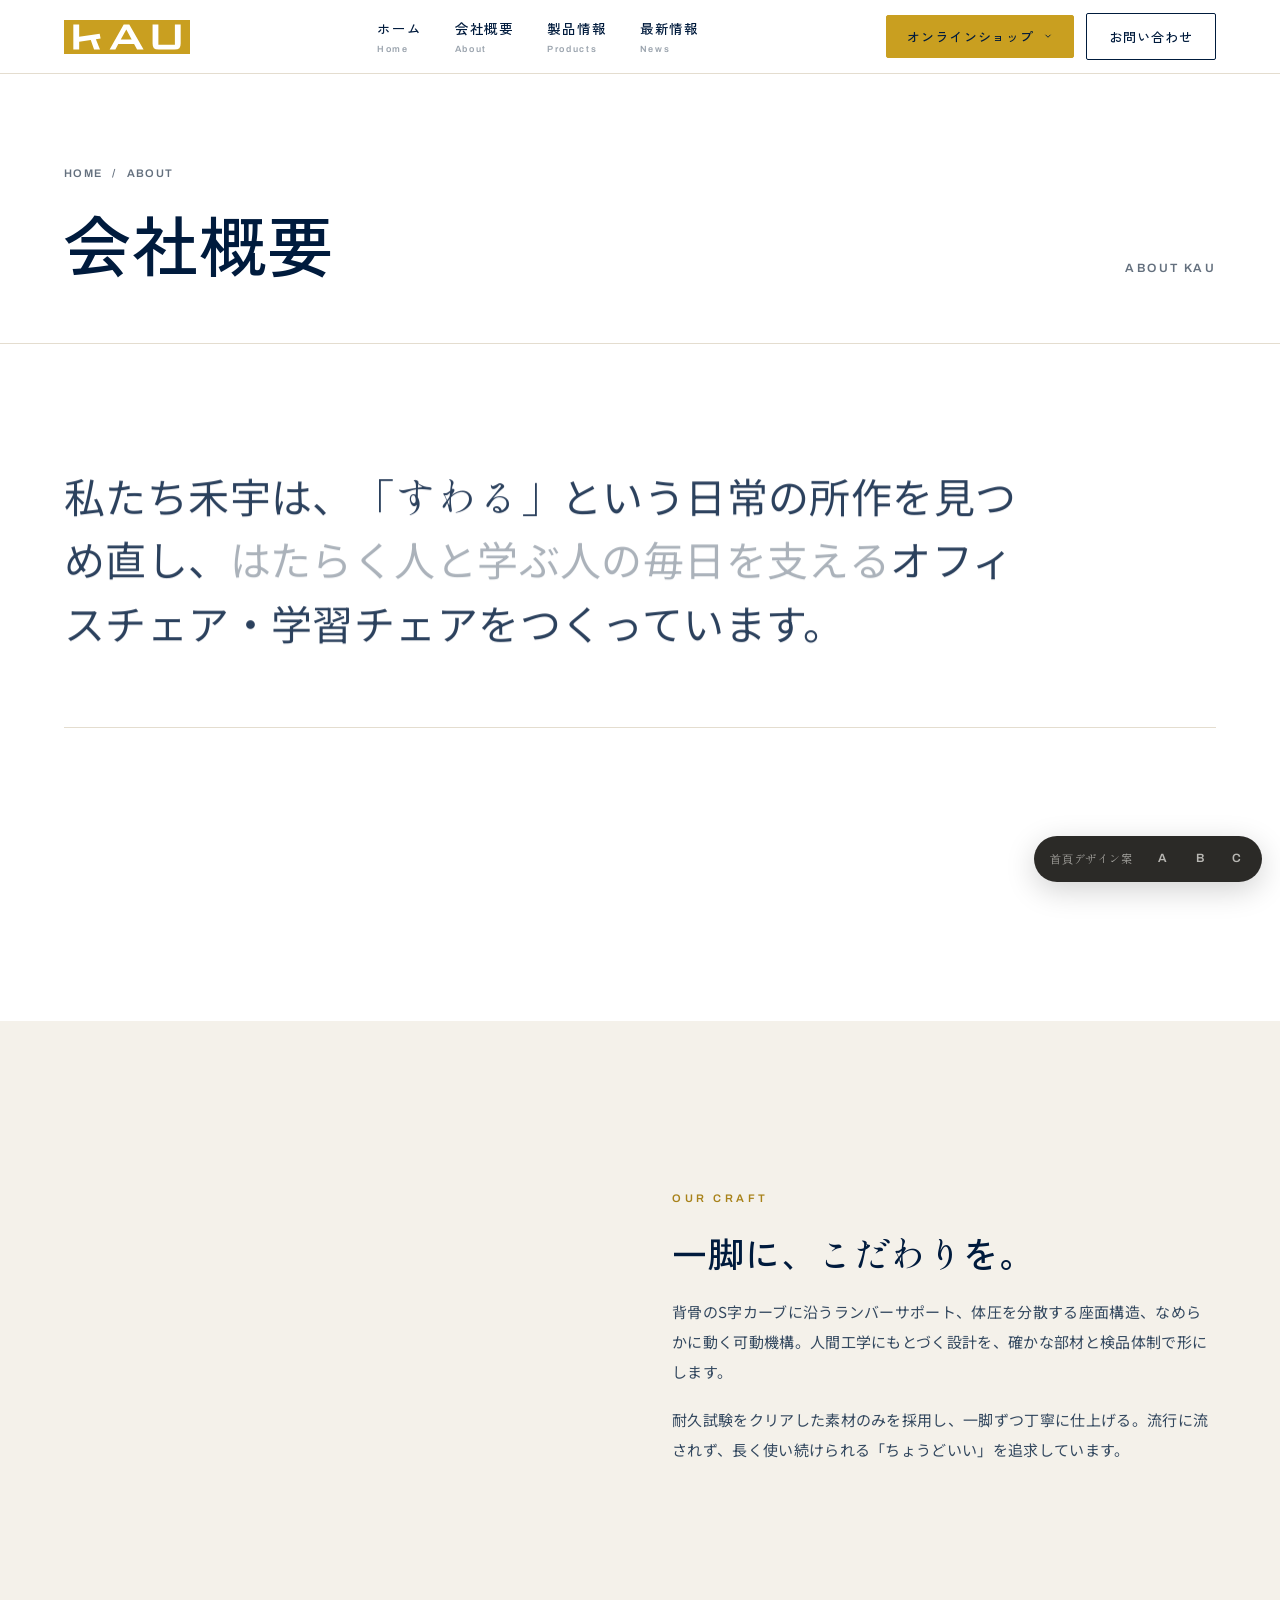
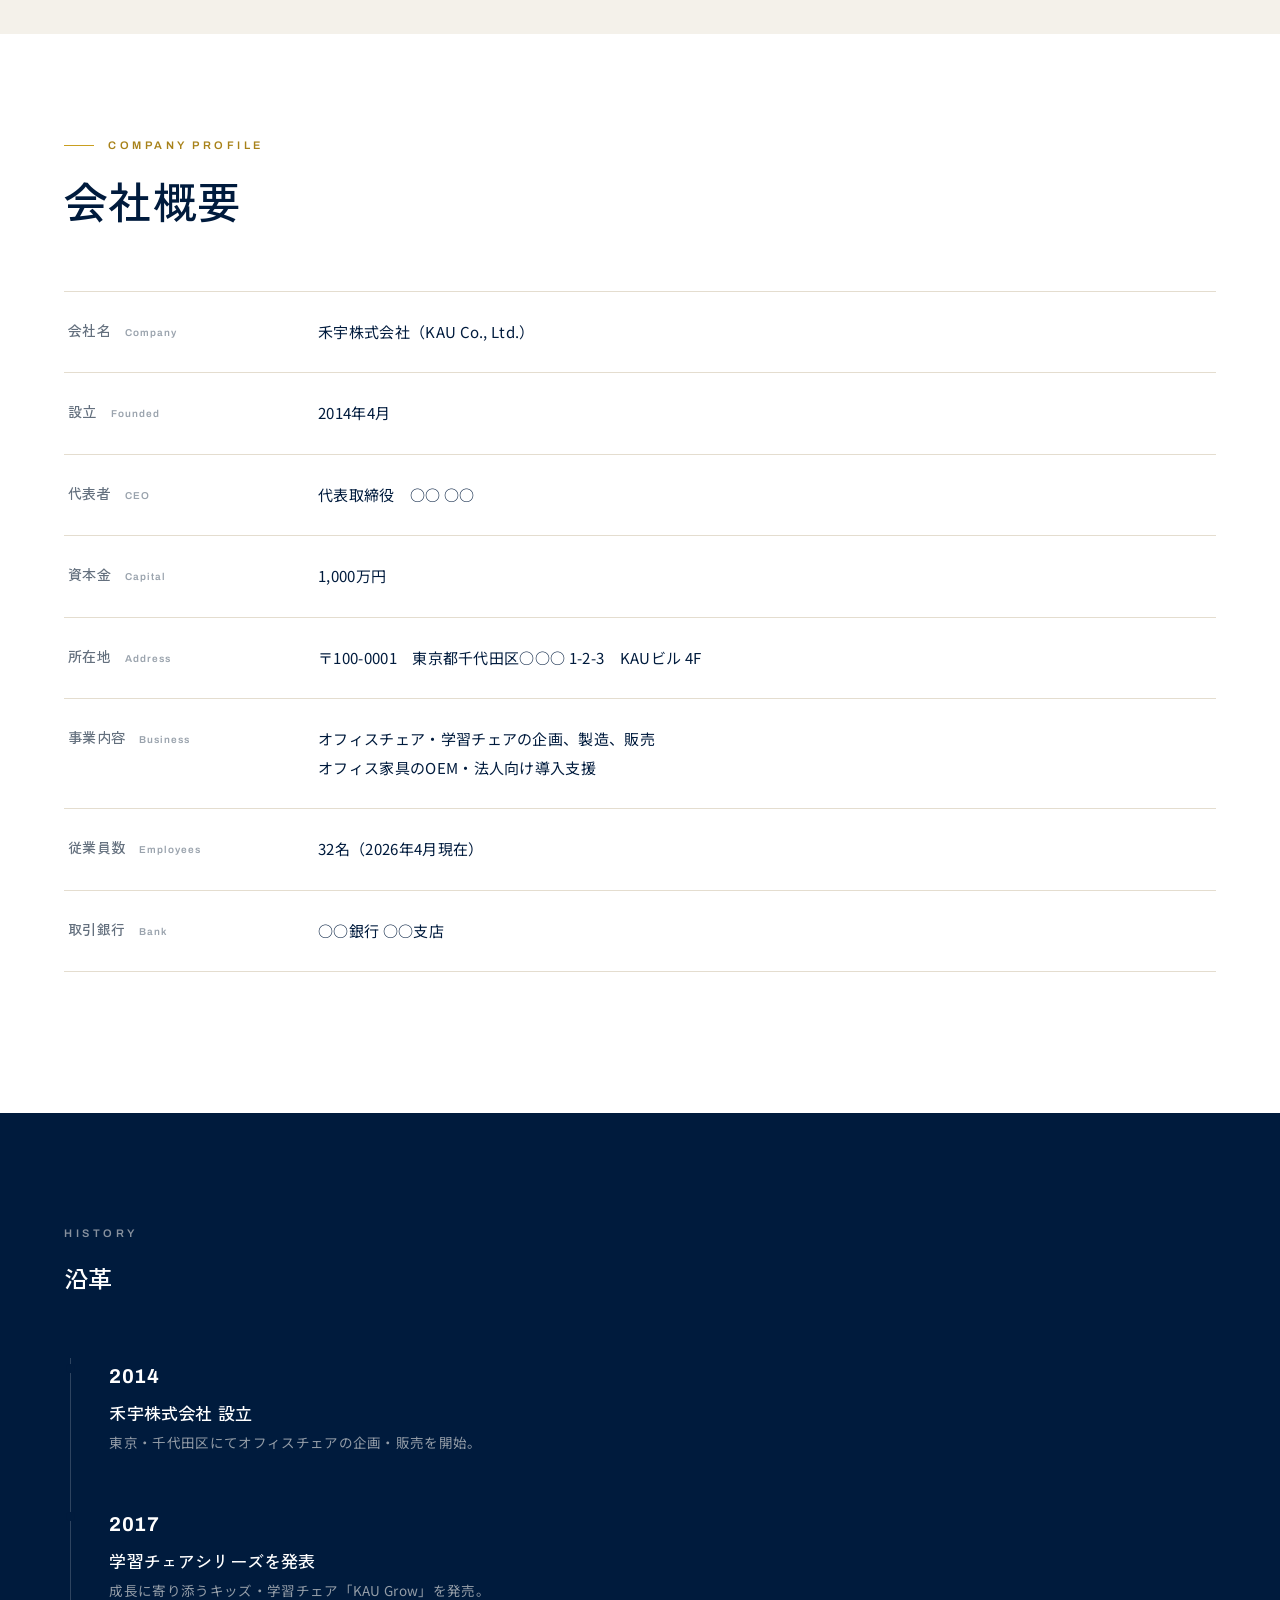
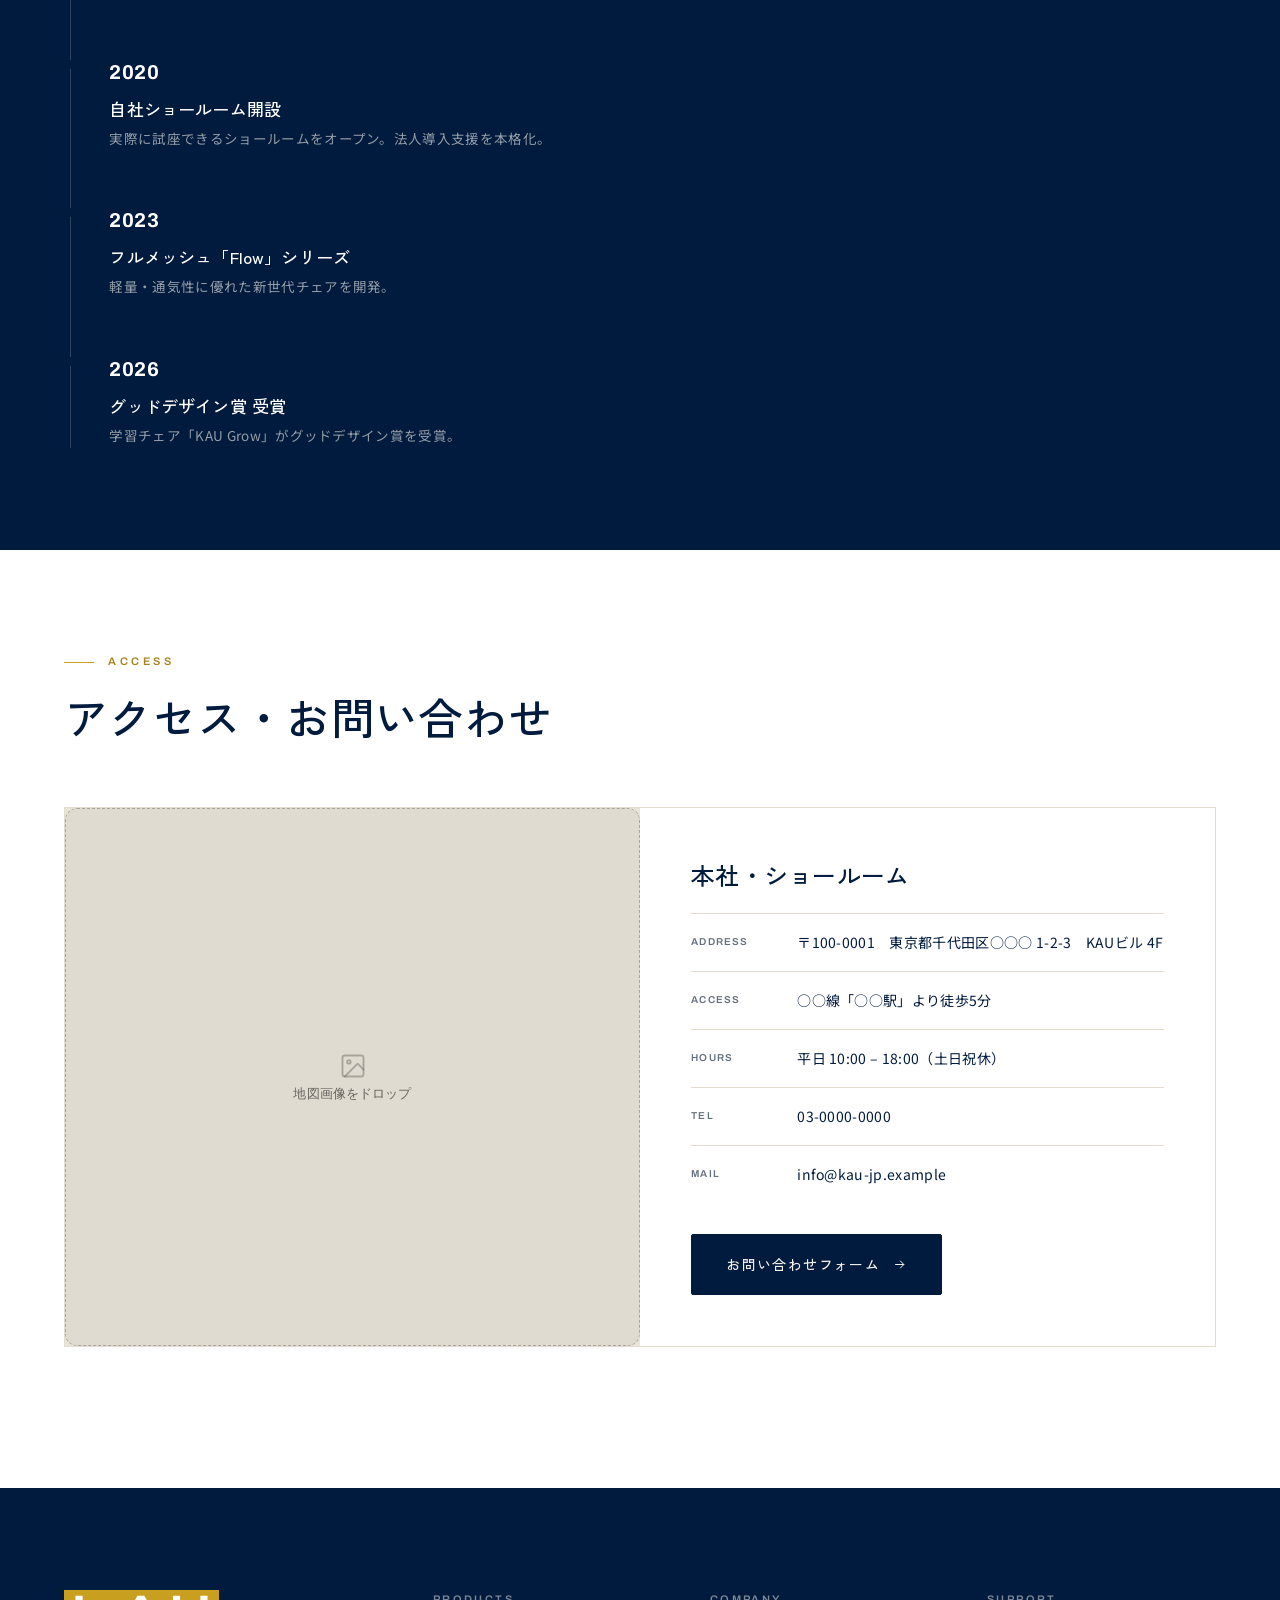
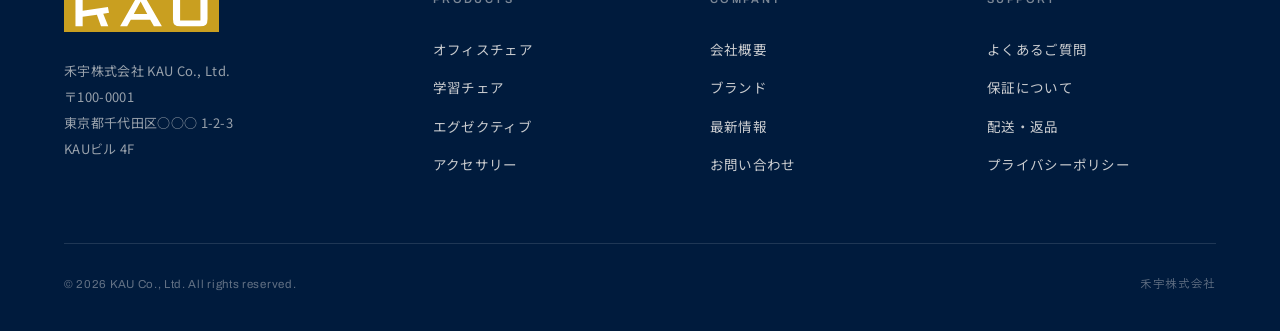
==== about.html @ 6c3bee52 "Publish KAU website" ====
<!DOCTYPE html>
<html>
<head>
  <meta charset="utf-8">
  <title>会社概要 — 禾宇株式会社 KAU Co., Ltd.</title>
  <style>
    * { margin: 0; padding: 0; box-sizing: border-box; }
    body { background: #001b3d; display: flex; align-items: center; justify-content: center; min-height: 100vh; font-family: -apple-system, BlinkMacSystemFont, sans-serif; }
    #__bundler_loading { position: fixed; bottom: 20px; right: 20px; font: 13px/1.4 -apple-system, BlinkMacSystemFont, sans-serif; color: #666; background: #fff; padding: 8px 14px; border-radius: 8px; box-shadow: 0 1px 4px rgba(0,0,0,0.12); z-index: 10000; }
    #__bundler_thumbnail { position: fixed; inset: 0; width: 100%; height: 100%; display: flex; align-items: center; justify-content: center; background: #001b3d; z-index: 9999; }
    #__bundler_thumbnail svg { width: 100%; height: 100%; object-fit: contain; }
    #__bundler_placeholder { color: #999; font-size: 14px; }
  </style>
  <noscript>
    <style>#__bundler_loading { display: none; }</style>
    <div style="position:fixed;bottom:12px;left:12px;font:13px/1.4 -apple-system,BlinkMacSystemFont,sans-serif;color:#999;background:rgba(255,255,255,0.9);padding:6px 12px;border-radius:6px;box-shadow:0 1px 4px rgba(0,0,0,0.08);z-index:10000;">
      This page requires JavaScript to display.
    </div>
  </noscript>
</head>
<body>
  <div id="__bundler_thumbnail">
  <svg viewBox="0 0 1200 800" xmlns="http://www.w3.org/2000/svg">
    <g transform="translate(380,290)">
      <rect fill="#c99f20" x="0" y="0" width="440" height="220"></rect>
      <g transform="translate(-93,-48) scale(0.53)" fill="#ffffff">
        <path d="M260.07,295.87V131.58h38.55v80.7L433.91,192.5,440,223.75l-31.13,4.63,27,67.49H397l-22-61.81-76.37,10.81v51Z"></path>
        <path d="M499.41,295.87l92.95-164.29h36.83l94.2,164.29h-42.9L660.75,260H556.61l-19.12,35.91Zm73.52-65.59h72l-35.44-66.84Z"></path>
        <path d="M821.05,131.58V264.94H930V131.58h38.08V257q0,22.55-8.4,30.7t-32.33,8.16H823.53q-23.78,0-32.25-8.16T782.81,257V131.58Z"></path>
      </g>
    </g>
  </svg>
</div>
  <div id="__bundler_loading">Unpacking...</div>

  <script>
    
document.addEventListener('DOMContentLoaded', async function() {
  const loading = document.getElementById('__bundler_loading');
  function setStatus(msg) { if (loading) loading.textContent = msg; }

  // Error sink persists across replaceWith since it's on window, not the DOM.
  window.addEventListener('error', function(e) {
    var p = document.body || document.documentElement;
    var d = document.getElementById('__bundler_err') || p.appendChild(document.createElement('div'));
    d.id = '__bundler_err';
    d.style.cssText = 'position:fixed;bottom:12px;left:12px;right:12px;font:12px/1.4 ui-monospace,monospace;background:#2a1215;color:#ff8a80;padding:10px 14px;border-radius:8px;border:1px solid #5c2b2e;z-index:99999;white-space:pre-wrap;max-height:40vh;overflow:auto';
    d.textContent = (d.textContent ? d.textContent + String.fromCharCode(10) : '') +
      '[bundle] ' + (e.message || e.type) +
      (e.filename ? ' (' + e.filename.slice(0, 60) + ':' + e.lineno + ')' : '');
  }, true);

  try {
    const manifestEl = document.querySelector('script[type="__bundler/manifest"]');
    const templateEl = document.querySelector('script[type="__bundler/template"]');
    if (!manifestEl || !templateEl) {
      setStatus('Error: missing bundle data');
      console.error('[bundler] Missing script tags — manifestEl:', !!manifestEl, 'templateEl:', !!templateEl);
      return;
    }

    const manifest = JSON.parse(manifestEl.textContent);
    let template = JSON.parse(templateEl.textContent);

    const uuids = Object.keys(manifest);
    setStatus('Unpacking ' + uuids.length + ' assets...');

    const blobUrls = {};
    await Promise.all(uuids.map(async (uuid) => {
      const entry = manifest[uuid];
      try {
        const binaryStr = atob(entry.data);
        const bytes = new Uint8Array(binaryStr.length);
        for (let i = 0; i < binaryStr.length; i++) bytes[i] = binaryStr.charCodeAt(i);

        let finalBytes = bytes;
        if (entry.compressed) {
          if (typeof DecompressionStream !== 'undefined') {
            const ds = new DecompressionStream('gzip');
            const writer = ds.writable.getWriter();
            const reader = ds.readable.getReader();
            writer.write(bytes);
            writer.close();
            const chunks = [];
            let totalLen = 0;
            while (true) {
              const { done, value } = await reader.read();
              if (done) break;
              chunks.push(value);
              totalLen += value.length;
            }
            finalBytes = new Uint8Array(totalLen);
            let offset = 0;
            for (const chunk of chunks) { finalBytes.set(chunk, offset); offset += chunk.length; }
          } else {
            console.warn('DecompressionStream not available, asset ' + uuid + ' may not render');
          }
        }

        blobUrls[uuid] = URL.createObjectURL(new Blob([finalBytes], { type: entry.mime }));
      } catch (err) {
        console.error('Failed to decode asset ' + uuid + ':', err);
        blobUrls[uuid] = URL.createObjectURL(new Blob([], { type: entry.mime }));
      }
    }));

    const extResEl = document.querySelector('script[type="__bundler/ext_resources"]');
    const extResources = extResEl ? JSON.parse(extResEl.textContent) : [];
    const resourceMap = {};
    for (const entry of extResources) {
      if (blobUrls[entry.uuid]) resourceMap[entry.id] = blobUrls[entry.uuid];
    }

    setStatus('Rendering...');
    for (const uuid of uuids) template = template.split(uuid).join(blobUrls[uuid]);

    // Strip integrity + crossorigin — blob URLs from a file:// document inherit
    // a null origin, so crossorigin forces a CORS fetch that SRI then rejects.
    // The manifest bytes are ours; SRI protects against CDN compromise, not this.
    template = template.replace(/\s+integrity="[^"]*"/gi, '').replace(/\s+crossorigin="[^"]*"/gi, '');

    const resourceScript = '<script>window.__resources = ' +
      JSON.stringify(resourceMap).split('</' + 'script>').join('<\\/' + 'script>') +
      ';</' + 'script>';
    // Inject after <head> so the DOCTYPE stays first; prepending the script
    // would push the parser into quirks mode. DOMParser always emits a <head>
    // (synthesizing one if the source HTML omitted it) but may carry
    // attributes through, so match the full opening tag. slice() rather than
    // replace() keeps us clear of $-pattern substitution in resourceScript.
    const headOpen = template.match(/<head[^>]*>/i);
    if (headOpen) {
      const i = headOpen.index + headOpen[0].length;
      template = template.slice(0, i) + resourceScript + template.slice(i);
    }

    // Parse the template and swap the root element. Scripts inserted via
    // DOMParser/replaceWith are inert per spec — re-create each with
    // createElement so they execute, awaiting onload for src scripts to
    // preserve ordering (React before ReactDOM before Babel before text/babel).
    const doc = new DOMParser().parseFromString(template, 'text/html');
    document.documentElement.replaceWith(doc.documentElement);
    const dead = Array.from(document.scripts);
    for (const old of dead) {
      const s = document.createElement('script');
      for (const a of old.attributes) s.setAttribute(a.name, a.value);
      s.textContent = old.textContent;
      // text/babel scripts with a src: fetch and inline. transformScriptTags
      // does XHR against the src, but blob:null/ from a file:// origin is
      // silently dropped. Inlining makes it a plain inline babel script,
      // which transformScriptTags handles unconditionally.
      if ((s.type === 'text/babel' || s.type === 'text/jsx') && s.src) {
        const r = await fetch(s.src);
        s.textContent = await r.text();
        s.removeAttribute('src');
      }
      const p = s.src ? new Promise(function(r) { s.onload = s.onerror = r; }) : null;
      old.replaceWith(s);
      if (p) await p;
    }
    // Babel standalone auto-transforms type=text/babel on DOMContentLoaded,
    // which fired before we swapped the document. Trigger manually if present.
    if (window.Babel && typeof window.Babel.transformScriptTags === 'function') {
      window.Babel.transformScriptTags();
    }
  } catch (err) {
    setStatus('Error unpacking: ' + err.message);
    console.error('Bundle unpack error:', err);
  }
});

  </script>

  <script type="__bundler/manifest">
{"4e596105-44ea-4aa6-acfd-9099c6e647ca":{"mime":"image/svg+xml","compressed":true,"data":"H4sIAAAAAAAACo2Su24bMRBFf4VgWvIuZ4ZDDgOtilQqnC5Q4S6wJa2AdfzQYtf5+2Aj23ATIFPO4+LgYDaX+eReH8Zfl94P0/T0teuWZcEieHw5dZxS6i7zybv5fFi+Pb72nppBs6NEYHMmhGSOOcOa325eDneTO57Hsfdf7lo7cvLu48i7372/Hnq3nO+noffXAO+Gw/k0TL3/SOrWqO3m6ec0vAce/5Z3973/ziUh1cBNYXVPQlAbxKA6W0K9ySJoFKgxNOScArOg6hiFQBIyigSuoVTktpNWx8gcC8Eo1gKpgRKMZqXblWWl+DdLbg2Z3ljGxmgaqWRwG6TAZGwZHN46MTPaTSkJVQOXtFMtKDRGaiAOomh0+1AFyrEotA2VxyiKnGMpsPwfQMaEpOFqZc8lo+Vdk/TJU7I9a31evUA1GnKQhDpFYYgEA5WdsUDlOa7mLKR1xOsqlR/VGEaB9d39J6r1YbZ/ADNTE0FYAgAA"},"483f9539-6534-47b3-be42-9154159c8027":{"mime":"image/svg+xml","compressed":true,"data":"H4sIAAAAAAAACo2Su24bMRBFf4VgWvIuZ4ZDDgOtilQqnC5Q4S6wJa2AdfzQYtf5+2Aj23ATIFPO4+LgYDaX+eReH8Zfl94P0/T0teuWZcEieHw5dZxS6i7zybv5fFi+Pb72nppBs6NEYHMmhGSOOcOa325eDneTO57Hsfdf7lo7cvLu48i7372/Hnq3nO+noffXAO+Gw/k0TL3/SOrWqO3m6ec0vAce/5Z3973/ziUh1cBNYXVPQlAbxKA6W0K9ySJoFKgxNOScArOg6hiFQBIyigSuoVTktpNWx8gcC8Eo1gKpgRKMZqXblWWl+DdLbg2Z3ljGxmgaqWRwG6TAZGwZHN46MTPaTSkJVQOXtFMtKDRGaiAOomh0+1AFyrEotA2VxyiKnGMpsPwfQMaEpOFqZc8lo+Vdk/TJU7I9a31evUA1GnKQhDpFYYgEA5WdsUDlOa7mLKR1xOsqlR/VGEaB9d39J6r1YbZ/ADNTE0FYAgAA"},"bb3a9ac6-2ba1-41f8-ba34-3f287bb2ab86":{"mime":"application/javascript","compressed":true,"data":"H4sIAAAAAAAACs0a23LbxvXdX3GcNAEggiCoeJwYNKxxnbhNm1SZKEnHTdzOEjggd7TcRXYXlGlRM33qB3T6hfmSztkFQJCUZKd5qR8ocrHnfj/w5ATy3/DvAQD8+fn3wCRfMcuVBJQLLpHOP9d8jQZWyp2vOQP9/CWsmGyYAHuFKA2EdolQa1xzvIJKI75FAy8uLgjeaiYNJ+DJDr3lKxRcoolh3lj404U70QZGDrtuZJQQ8F+VvjTAS5SWF0yIDXAJDKTSKyZgrtWVQQ0Tuld+o9GY5AGBfYtrZMIA0whfnZ9/8+Vf/pABrlFv4IrZYokloMAVSgtLXqKBqyVK4JZgBTKSlyQicWqlLTBZgsZasI0Bbg2gJKkK7OCgUCs0BD1nxSXx+Ms//[base64]/Lp3AGU8hgCmP4mtllUqur8DSG8TQ9qQnRLWheNHNeDPHsAU/HdQyfOFBv0AVK1LwAVbOC2w2MfBgLZvEVhCNQNSFnAkzBBEY+D3hQlSwapsud3C1FigNnCvjlX/8GNqe4MlygtGIDYWOwBKugoLAS4KAM2mgoiiMSoohBOd/2vlI2OldJ2ejt9tPHaQwlCrahE/q73aaxU0GuEvqz3Q7UOutxVOd5qJJKq9X5w1w2Qpy1v7JpFIN1T63aPbOKngzgX+Ue4JUjaOmnVf5HddHhvtjDfeFxX3jcFwPcF3u4jWXa5jXqipKeLDCR6ipsL/S6cWEVtmoBcs3WDhTiD9vvYRS1xpi191ywHSMfO6Jjp8LZDqV9mkbXLjhDR6/3de9zHcI6d4614jK0k7LRMQmKOWk+rKMOH4rE2I3ApPOxHMLqfBTa83F1Hp1gNORxk1evRqF9Na5eRScYg8mri1FoL8bVRXSCRyids5JIhHRzFgY77w2D0Sax6iV/g2V4Go2C+k0EQZQFQQQjCM3DPJ+ehYHz6zAYmf7uo2gURP7iQCX10+mhSm56bgzCtTdFIZDph7nPRdH1LZzmQTDbHV9xIV4smVygO7/xWHyy8X/DnpL/HLLwAPpALlQj7bipQTarOWozjCf37PvaRZTzj0FUWaYXaPOaaYMvhWI2RJEs0D63VvN5YzEMSmbZ2OEIoqG/NlXF3+S3X/cPg2i7DYLZXgg/SdP4fl93N7HIQ8/bR9OHeZ5GZ9MsfWcs7CLhnjgYuG14R0REB+48SKwDH7T4xr5Q0qK0HbMnGPWOVGIRjbwiDhxp34+c/xyg89juRnWHL8AwGRu0L8hqJkQxsLjgxkJOBJfM9HYjpR0c7VsezuBHFK8ho2s/N6g3FyiwsEo/FyIMftzdfd0FznOt2SaptbKKCnxSKf0FK5YJNXghsREPamZ0DcWeCoKUAuIWwRrZi3Xsz//H0rVRWHRM76TzITzu/0HNFjhoqGGNXAyet90TnealKhpqcJNCI7P4hW93w6Dka88p3UrMXogyzdl4ycsSZRAH1AMNr7rEVBjzHb6xeVArz0NWkSfOuDRos3T2dsxliW+yJ0+ePJlRM7zQqpFl9mGaTueflLNacWlRj3GN0ppMKomztgBk06AnxqVE/cfvvv4qD56WfA2OeP5BT5TNjRKNxZnAishaVWfpbIl8sbTZNE0/ml3x0i791wEbNHMwPV5oVnJSx5O0xEXcMgfpR/GHKTv99NGnQIDRB8+eTkq+fub46hXafWlVmrC6Rlm+WHJRhsS8U1nvljRf/IBcdPnINzF0L75uW4yY2ok0LhudPT5NY1crMlcpYsr02bDnHJii5IYmkjwgJVJM7IJiMoGKcTE2rMIMJE0+fq7xYw15TaHWqKknc6MbW9Csd3efe0yW2m9HeJ+p1pY+Su9jlrrl6aM0jfa7XrNUV6Su75Yow6XGqovhW1DNhSou98m07vWF8648YEK0ZeZY7alT+9Sp/dG71N4OSUIVbmhIiLOcPgZq93p39Ausrf9GPbLg8tJApTSYlVJ2eRjGQ/m5+bIFC9kgfTl67KCi0uGwlNI8Qmew3TqApFgy/dyGaZTnefBh0BU934b3MCxpi32eB/+YCyYvA8LADtOiupJCsTKI7sAz+Xu4tLY2Z9l2xbiwKttaFFk04YlFY701b4NtTyY/JUu7EuFPZ9sPt7+LJgOoXiKXXM6rMEgCEmo87Ty+j05Wls76X3FjaYgJg0Lw4jIYZF0cKJbl2IqfFEIZNNbVhIOzMGBdeicls/32gVfhntn6zuMdlhtUf3crz3v/qpldSrbCxNSC2zCYBFFSq/q4ccGE1i4o7edYsUbYcIi1Hdev4Ta/[base64]/VM+xSnaD5QNyj4Wc4O7TpOO7HjB5XP0x3RAG6vAg+Me6dv8pCEtoPud2s2h9kn6Q0y6pXWboDo8TqrrjZ/LPT4SMSNxuIvt2m0chT6Ob2aHfdLxTcZ3t204t9W9vXOm6vcPKffH8v1j5ZoByNZm5Q8osHJjeE0m0rnIomrj87Mkxr3LuGWV//ft2U1wm036DvyTKZ+BEJPPkHd5JuJceVSerGLHd+0u2m7LBmXaIczxstDbxVatXFq28bKlZiDEqKDW0u3XM3RYyREt5RuPxNqdX+XPG/R8Y742Hnw+1CJZmexm5/4qr6lGbKYVmnkS0bzm3xwLN8NN38aue53zVufo0pdpP5EovLcKDE9TJvWxDfGbtGNwYXQHk3/yodOoXn6Yw/9RQFyoVdzvhotFeUuM3d8x/56xg0ZUA/rv+emmQuFy8EdcffYnFQTxLXVed5nlKV1IlvuOl3BIWSlssGXTS1PZrr7/0u/JLXQwbkD/SqACAHnVhVw1NYL0/S5LPHHvFcWatW8AzSYe6rGiE25411UO2Vp7T2pP7A43kG6+Vomg6Y7g2T96YhGp4D6m692/[base64]/0wdK/CbIKrKqjB++lsnusFPPe9H1Xct2W3kc+2aVpGvu6Oj1NR/xkOk37ZHYoDl/[base64]/dn8f+OI36ZmyOwo6ZLMdzzQo02d47z1KrunNyv+5yrlPTb0F1U2wcHoPWDY9rJloS4PcibeXgVdg7l0ZWbi66EkTlg8tFEN03/n5+/nWr668UK7EMYiotDr0va67QOBW3KqL/CZDDtW+vMv+HTHQT0b3/Al3028RrIAAA"},"c30f54f9-6b47-453d-a2b0-5a3663d443e6":{"mime":"text/javascript","compressed":true,"data":"H4sIAAAAAAAACs197ZLbRpLgfz1FujdsghIJsltunU2KnrVl2eNd2dJJ8ngmfDq7CBRJqEEUXFVokpZ6Y37tA2xMxDzK/t95k3mSi8ysAgog2JLn4uLWs2s3gaqsqqys/K7EZAL/nJqxSDdSyyKR42xdKC1hPAa1lbm0VoKxQlupwSRitVJ5CpEWO5C53MrCmslG7iflHpYHSKXJ1sXwzuQufPH462++g+9ffP71Y7g7uTO5e/cO3IWH2Vas5djkyn4Gf//zX6AyUo9XWZ6LZS6B3kKZi0RuVJ5KHd8B6velViXYTWYgK6wCAalMrkawVclVVY5AaSix5w4XcS01HFQFO1FYsBtJY4BVCMdUZZkfQBQ8VAx/[base64]/[base64]/z3j/8RTClTzE8Pzx//z+m+ePv4SV0jSDlI6BAlPpa5wYU4jf+s4/eBAOjE9V8AKQygopU4MnKDM2KxILWRpzbyZ6989Ay8QO4C0MtKqKVKb0d5LpJJf0Z5nl+QAAolSuRJXbpuGwZzJ1T1GWeSYNXE4/hKXSqdRjLdKsMnOcpYBCFWPzS4V0hVPvAYU7NzB44mSeZ6WRxEiMtCB/qUQOuyy1G6K8jczWG0vYE2B1JXug8bwcBngm7s0jpQup/bOsgHJPoOp1xq5hjYHzC7f0rTBX9QifFwd49OIFMoJyXAq7gWuRVzKGp9dS6yyVBn4m1P/sOSKT5Erpnvlu5F6sVWFGsMzVEo+YXmZWC32AUuUHfOUWs8ps000tkXTHq8zOIFHIIt8S3xNZAW/pcB+tZkDtenfzh8xuHJiI6JK7DCFV1TKX44bntTlHH5UWVmqkRy1XGs/SVqVyRh13G1XLBFMS4y2F4bOIGO6BFlktCpNXCZ5kxbxmBKoUv1QSsgJ/DkfEtfEYaVkqk9lMFaM+yqD9H/vGJhG5ZM6d4DFsuHWuinXN1Gi6PdAyPoKOU8Ue+RPEDgrYA/7LZonbPD+xcPPqZ0iFq8wuHIy3zfY1m4fn63L6od++QKYCPN6W9jAmGQKJKBFm3J1vlxhIAnsp56EanTRtnxIgkUNWZDYT+WQl8nwpkiu3hd8/fxLD5yxGiZEpT/[base64]/6JiWthhT5rT+z8IpgY/agnxrzzvUBfZVYerfl+uGb60bMuPOmLM8fbIiTr6QjOp0zeI5Ij+GsEU/x7eDwbVD7h8XdfNsronSgawuIzeHMHWHTDi5efv3z801ffPHkMCxicULUG8zsAkwlc/O2vIODfHuCEnb6Ckuv804vpeId8AJVTohUtbVaIMapJJVEK0uZWeNbI4LzyIgult6oyeEjOLwj4D3L5DLWPXxbT+JNLVE3+7fxyOr4/nf7rF3E9+W8//+NPX37zLSyom5vkc2FQZV8pvRXWkLYUw4s/[base64]//0vf/77X/4ML1ADTus9NBZtJ3733+f/[base64]/UhlSpc4C4zspnwVuq1hKXM1Q6PysCClXkOZwUZskbaM5ZEZ68rYyFFBKAsQEzSofAHy1RaM93XM0BD1opcOoWzXqtV26WxqpC9K2YbDhawErmR4dNn2LzKczoDq6pISBvBN9GQmClAtoKImg6R+VWaXz+b00sPgwmm4bnDO8zqY7uRRRRpYs6RjtUV/[base64]/WvuMLfr3+8etXtBBA2WtRbgiBoV4xFtXMAv+NnM/pPXM1bUG7u9P8dzDsjZDenbeiOrx8/S1+FMD2r4bfNmwZ6AyomKoxqCripj0Ui8HA5Beemc1r4aXPE0SieE++LV0o/FthzVVCrVRENh3O4cUN0T/ONk4MvpM5Ejuq349roZ9nh2RB6bLJtlVtRSFUZIirDxLNaSVKqacUMh1mfluQS8B4XtB5kkbJmL8V1m7+S6u01CIZCagQqUEaQe+SXShpUIbZZOl7l5A0gNroVKJ/STNsDAddyvMo0CQU3HbUtc0lHhIbBcRGF4wTZrJ967IWEuEap12GZOIcvaYjgRc028W2LbTKQIbxpdeQdYuzPHSkwde1g0ZWLSPEnReW8HumDnefO/KyePg1Gj55ptUW9yUmvaBew6xH8y4un38V8SrLVIeKjOfxNJNhBmccAr7uLBNeGUTaHG0eVRINOgf/p28//CAu4nNePklxsyxewgMjQmN8Ku4m3Yh+dj9zfWRFRvxGY4dArdt+hxkwELVidc05P57R5puXYuyocIRrfTsBSaEeJqbBi/P3zJ8BomqOclRpI6LKW+KYagRnBfgSHmxgesyhhH1xmcDhyzDUEs5b2Ra5slKWeanid17Bgamz4CW3ydS2CWWYHp9hxvOsuu3sD1QyuR2BmcD6C/QxNrcMMpnADM7iuUd7QcD2lEU44pOYPcJohkeFDbtPMFhbYbR7yNeaQuEhP7TI3Et541tmslIdhVjYMQYg0Dfvfwt3u1IKTJB66nVEhvQebbL0Z046zk4Akaa005weS/uJ6LHbi4FgXqhkeXmZj+Bq1a+dwcB4Rcmpj152EVGEndIEwcNGwNQkbcS2LgfXgnCpwkHYeqIxZrXqxLcV+bNZqFPqQsSmNmIsiNXFLP0OU+eNECGZQfEbxxTBk8s7YIauQ/PzkDPtvZ+f0mj2P2d70loRw9qiPa3isoxWMfmktMeKDapyVZoSqUSNdMOpVlYipGJ6oYi3RbkCDHxEvMJiDggvdA0EoScsiJcWQfB4MKGLHwJBkj6gt+JgNft5OkZcbQQ3I7J/+7a9gtiLP0chF0/bZd187mYfRr42yyvggh5YDA4UiVz+/lnrswlPkD4CS/bNIE8IciqQ50lZ9Kaz4XufRiswrK/Ra2h/aLGdJngFYgNgJdIZ1fQbU1x0v1PK8/uUYM3WtWbBb/OiYQZPjK3IzgLtwMRzC27ceW7Xu4ww4IskA7vmIRpo0cHnaMW3EyC0iZvfTsANtV0M6mk8IBQNuOG63++ad3V1s4kR/R6MLSFVSoa8yZhw/Zs9lNOAGg6YbB5t4UgvYzf0TN84CNp2ma2kfqcLKvY0GF+lgGKda7GgP3RRHyP2nI9iNYFOP4wSIg+GI5fmTqO0xQW+V63IDq6wQed4QgUNAggwTFZbwt1dob46Zz6PKWLVtfLf/v7nL+7AfR5no8zQbKS0saHWDGXop3qSZKXNxmLHLebzMVXI1907+mZa5sNm1nF9LbbNE5GORZ+tiZlU5H8A9BoTmRmFn5/fL/eQ8vg/mYKzcjqtsNMZAmxzzg5ERhRkbqbPVPFG50jO9XopoOsL/xZeXwzk7ZC8+Dn29D6bl/qYeKiad5009P7E0Kq+snGeFkXY2naMsW+VqN9tkaSqLOSrva6L51mjTj4c10MkEGCxk2zVEGCErUTIh14sp5ANRVbjHsCbfzj3YiCLN0Zri8LO3OdHaRFC5XNmJVeUkdO2jtKSRxh+OSLmvLNvqPyGeDn/I5C4aNkFiJ8YpYDSmaF7C8Y+UI9ccWeI3PE8K4ZTZXrp9kmkc4g0X2IO7rdiPGfWFKuScolfIomccxxJWRmN0c+O/huG2j3dyeZXZMeVPYIiKAdBPI3OZWAdRVclmLIi305MQ98+DkBtEYexuyBG4VZXntwTgKBpW457QkIsDO0RYiloWst98i573JdKC4QCKceE1Qx7A2kvogbEU9jtN3rFizcE3poKH2Xb9mdsgHC6I+8294pN7aJ6AuBMGU3QhMRDLiQy0oz5E2Oy23z9aWM/evWOz/Ommbfh1nBWp3M/Owz1MKm2Unq21WN6yT8wsoh/JoChFUWTF+tXQHY83AYxlVqyD48r7ERO6bjm1LsgznX5Yn3v8W5UiyexhFt+/DKdcqgzjtWN5jZk/vLb3JcUAzFLtMSiSqt1sCvi/83IPIZO4GI6mcH5R7uH+xdGr40UynfSs0oewwghWuZ+3Eg9ml9MPW5Nr+NY/rVar+fFk48tyD/+UfPrg448vRjz5+51Z3m+d1ttJ5dR6eMuTRbF79QaZ2mw6t6qcTedu04udQVsUT8o7QUgHgja3DUWa3XtCMe2JEKx/AMrRXFqA+hYVHgFnfL8avqkP1fQdLf1h8UeSJO07+7C8O9r9i2bvg5VKDKnfcsz80Ktc7uf4r3GaobseGycqr7bFnMTGOLNya2YJpUWEJIRuq2x1GGPMXxbWt1iLcvag3M9Rj3MKgntTijTNirUn+P3YZL/ib0f7S7Xv4UXufB8d3u5KwVyv39Q84uPLo/dxIso3jXT7dPrhHDWV8Y5P4eV0Oif3lB4bhFKsZ/H0XG6P4Zhq+YZ6IkXMzs9bKknTBqo3hAJi7qROqdUKUX/hkZPKRLHTe3ysAl1cDrtgZxvKb3HAj7v8j8vhCcDORfgIf/RTGUJuSExVFmeMUwWj8iz19DV3b/xaxriYfk5FM7uYno/[base64]/3PvJJdh/15C2vtZ8LkL4uw0GnfHky1mhdlqUt+41/5BpZjFL+BWfzCEgEkYnmHdi82C8mlWdd+cuKquCc5LYHJaVtap4g/4coUVBU2zOw7SjPCBmPKvFk3KOFlSHm95yZN1henA5dIYZqRxs1J2jUfc+Jl0HPvoyEXVW6tkyr3T0oNwPexfJmHxzYlKftHii1j0ER3T2CQkYa9WW/tTE4fEvt6Ll/YsH53Le5uK38rHLy5H/f/IkeAR/XO7hwbH+hltwTJI3g3kTH8gSVXjr+6G5XrM3bnF28cmZO8n8NyYwfKH2izMS9R/DxcdnlMC4OEOQmBql1RWmPgU8/gzqtfDrsQN+Hj/wPcbIxxNRumyu1uPXKiv8889qUA8pmr9fnN0/gwP920MNpox/6/3i7OJs8tlDTseCZL84+yS+PIPk4P7QOJXLs0kAnPJQ08XZ9uIczi/Hl+PLJ5dwcY5gJuZ6/ZnDXS6MYbcv+vlB7q1EEw5zOZwryrl1OHkRYxSglpzQ0SQ7R00E1vmPfhxQoAOTa3gT8S/kzfjfVWbxP57a6O8muQ1/Gp1QXk46eOX9RY13UleJVToY01SlDEKlTBCUxL0gp3ksrBXJ5gVpedEbl4E6UKUsBnX8k50VrNCSewJPEcqWp9+/fPHNl4+9I8Mo6DhC4F470bkB56ID3DHi7RsBDjECl/Q3dNEFNGGx8daHyHH+cVYUUlNizaKOEQ8ekr8J9zr0PN2DwcNJ/SZonWbXvM+LM5rIGWY8Wv+j3Zjy+tauAecVgsjt4uyMb0Ige16cUbSuziIMBfQxuGB00rr86PyDFkFHt9Wr3S8RJSb9pdl1F3q7namWZ58pDQ+rz/geBt3VMA8nlevdCyOEgAqHnyD93del71E4C9zefrS6FmSxn8brbRNkQ+sMnKV1Vuz8FG9tJU/g77ZO5r1Am37Q78BRYvOzzx6yiGJQIkGUS2IDZ2Azi/[base64]/C11fYnzMoHB1QcDEKZRSLsfGXT7+FnPJz0clK15hqS4L9GYBNKHUWRQ2HjMkPa1QDLc1MoopCJnaipfsLIhmvKQEUL0PJraoKuvohDUoqYzHlnxmBNvExSWF8/jGqaU/[base64]/mT34Y/TV+0tWQ3rRhihj1bBLMPenN6xgEHNjVu6XiFspUX+AwWRfs/GPl4FGVi4KtSuALy0mIO/gIcpZBRK8lY9XY9qwGHeMd0scZcNKf5EOZMYqYA028rCZHSxy+Uc0LWGv/2Vrjr4qzRxl6v3YBZn1DlLQYwrXOLXlF6vCvCmNdxz94oo9ViF9ztJ6W1fWnLJew5Y+w5TM8vjCabL/OR5pZwe6rcRpnv+/DQHlAbwgSdFOgkmGrbzjfAfGZeaLMIv+RpT1Dm9pwZyMAfD4cmz3IzRnApyvPpmw16qeibQHnDhraXCBEadrbMiSBYKAmmYycic1EdeMPkm4M46u5Z0FVKYEq+IoWMb/XQMXxTJhhPTrAtykU0lXextjhm5gTVCCWjBOO0JlaIwMTwl1xVH7Vw8la5rNGAc7vxVYb6pSnk1Jd4YobRMmt2kdTP4WNj3UE4wuVPEI2On532wWMC0oZPbd/[base64]/hLo5/r9W79U/T+0++NwYtxqAO1Pkw7xkZc9U44ToyiGKaiVvEsK8D3j5gnN0FA5PO/kOLphAvJ98iLiO1h3u4rLuQ4vbgVq+Q4nC/x3B5GvaBeh+w96HVe/OO3rRYVqn6XgcaV/j6pvlx4xKbuzq6OWa3LusDXZ6DvrOO5VnIhCz3M5B+60dQHpqffyLTMsQbWZktVNy8N7l18E8ziHEP2qTHz8t9uB+3bgV3OLQA/akBdAi35v/NrnTkZFXWFndrpzCptSXstcylMPI2gQ83QDcj4M1Nd9NrIIj1fqUH3wxGtC099t67+1eYmFmV/1DfBIVjfqI/dzxFsz3joUvz+/LICg12Ad0YlkPORkGofUP02CR4RWJSJ+GRLUE3fBAwOcxDQFYK7e4h057AvcAvQmouJkBvtCpUZfhGaO9kq7JfyzuppfZv2Ht1Pd6r9+rWt00t6+OHjZQ5/KrU1sWZxbXIXOklTqULq3BgLRtSm5KrUqRQZIm0By424wEiKLxbuROaMyM58gkRh7gHKBXoyX/9Z3Q+vkIvKL/5r/+8Gr7DTNzhZH+zjfgPKvVOB/+NCnhCwkeGwpYkLbIpXWeIH4sRr6iEvUnYoqTlznV++KneuJaTuhc3KeTeNnKZOtxlBaVUu+g8nk7PL0cwlnjpxoo/DTvWMXdfLGioY3T6u5kLHmdCzboUWwtwbNP7kvUuLKV0DmMgEmm9vQtXvf1YLzvV79DXr1c6nJQMNyOUqHjt9lrO+ApafZqaeGNBiR+PnH8miDricRO6YL9qKV2FMjQusIpKOs6lMWwj82V5X+PJSIN+IIzQN5ASUaCZ42rOcF0tvGUZwjG+SAI5bQplN+6GR/vMZCndk62DuvFPO6ELmYam2tHL1t1Av/kqlzG+jgatUgG+zgUtE3boOwjmTrm/rvSZK8LWyIib2zkC8mLysQxG1KTtauxvTzWM3r853TJ97/aq7Daly2Z4AS3w2YccmHjChy4p/UPMSm9ID6S/quRjwuzVQfdNIvIcqEhai/8KrnfgPCpR4GTBejUjdNpISLPrLEVb3NGH1XShvbmrjanulOTNLk0cn460c/Oiq3/Mf1LRNxyK3bczqD3BoQNobKjGGIc2yMfpLki6Igl0Die0bi72AWajs+Lq7//[base64]/QFtyXgKWvNd2hZayelDKYq0k0oVXCpSK/XcmU19r26aBocOR5NK1iXFe6WH+6JcVdMtRR02DPD92pUAaxCx/Ck1oNRYmwkFROBVm4KnjfUKo/08Ekv2aKgglRiOk0DSu5FgqVSdljrYYdKJeXb+BsyHjl+3YtTjl1Xcyt9ho498lCGT6Jh47Si1R5rLO/w5XfirdIkwVzcHK7kgcNzjMPB6QBBA66+w/cuh3YLDyNoTe4WIFfy0AIgTdLqXBN/MMdEbbeZbZ+A365TN4eWzSSPDf4V9bGCk7Dfo+2RTdmM75A2bPB0mz37HvhuQEuTvAvsu3bgmMRDEgvNYHad8944pZV+hUzD7afw2HlEsrglOprpc6z/uVI1wFoGeUCTiWMwtCquU1TI2kp25Qe5hEuew0pVmksocrJlff28yZdO0wnjCcxhu5VWZ0l9d45zIxJMGpAa3c3kYaSuwSzw2IW0KWNMtOGj14g19Jd333DRynZFoB+cStq2/7jECKWCaeByS1wEhAVU4wn4h6NBPHOk3ZcUfEAlrP07xqEeU/[base64]/z35A+cdPiPlQ2oG6E9/1r1DgtVdrHWisdcfpIKGioSPbbtz5Jjm4IPF0RFEL4EB7SNnbdXx6iq0aKNRBG8C/PHn89osoJVAj88z9gLcKOYQkdweW3mi5kuIIHpLtYcSVhUxWpRgtGrWBruC5xjsFQrrOAUflHmJ2DwwWRb67wQpVE0soRNmo8VJDHGV9LGZQK221kwWU7qI5CaEJhAWrD2VnVtoR7tfdSwBqZMlfvwhQNKvDGlqOBpchyfzyYQjjn7N69Oi2olkhBXYaw6gE1DOKpuE/[base64]/e8e/Ed0inCSVNmGDtjxYb/FO8UMi/ZeprPBCHBevRyuGXVr1j224k+8oiZ31HHuxkwN8klrfBAqCWB7qUFU9ETJjzS7btaYxpQr/R0nDg+k1oM5pDFeSHzEN0SxkJxZt43VWheM8XZTkT7aZHkapR0tladdF6Az0r7MtlJVti7e1cIBSUcii/R2DKBH9f50Om2rsXUdAmSYUSmKCXuzhnimqbrbVgpU+1dVHlS+Rm2N1YsmJc3DQ4WUE57yNKh8DnTpBVlEWOqACv5Docb+xn+QUda9tnLKQOJ7aoMhfPRRTYORDyQEjfFmC+Wu+drqLtWTfnSx8gifjuu8wbVUqEmjx4xrzi4PoSPNYS2G77BmQ+3I88AwAXwjjK/8F7USUzID06aAqbBDZJJOOLkvMmDfQnlorsr2Uu1pD9o+M6dEc2FsmP7tr1PObaKruRBeBxnVBgPmFuJa6FMaWNgbk3YhlU7WSTj/21/PnVO0XQoYSlxvWAOEXY0lCnN2Cf4qtXJbi0gMtvWdOTu3p+u0z+6qT3q6dKzgcbsrl0rbUZ5aRnL1gxX/Wm166rfVlPiG8n8yhE95QCPKo5ndkiPkxY3nbkEwJIxZYIKidjXEgFxHYp9RyeeNyFd8qtz9pqYYCG+MTBuvqlM+oGHuiPjWqk+wwO0+THWajiBax5Q9tI5dqlArsjSBdbzawRjOMTnlskk2cdAOPdA2t0Pb9EDrBKxqiOPtPqgmiD9aiUp9/Q/t/oew/6HV/zDseHAC/2GHhk9h2pFmFqYW3sKQwg3CTh807ImIct2xCb+jS+/XUpPq3SQxk4TmNOmDtBA55oJcCDnQsKtN4dGi+2J1BasB5j0PuopA066ua/WuhpT5tKAPItzSCjOc3tmIRclXhMxVdhTO7DZ85r/X0Iv6+noj499/r+E9LBYSDHVC+Yywyt8las4iGtNY/RqRhPVU8QwLC2ZxPmq5jJFNcvwxrG7onL/+oBNXRgg+tIdhf3zI5VYbaD+EFZe4aCvXYiIHMzmPXM4wJ1mWdJvUFxVuBaRaATAyd1yo6DiRuPY/cf0nqt1TVyY6qk20zVCnC9qjFOvUJFo4q8L9bjM1jHj3co/2mUNp4FnXlWdTFM6nu2DNTjcV4zxvuvJ86HTz/[base64]/RhqJC82nO/FFceeaUkXEPDrEq1r1bW960qV4FqaVDCqk4lfBeDiYHy5Glx9lXnwbSZvdPB3qlJXuLyB4kv/w884n585SkeDoYrEF74tX6PL0E0hSPkVxToP+JGbI88fkg1nQyzpw3RH33OCXKkrg47qK1kM27yIypn0ihe6TN8tkUmYXPSaJnwfn2VR/SGv2KonGEh/JExwoQUT/h3Ow2NKFZx5BNIa+INfw6BpKN9qF2vQhW9xBh0+/fTTT8v9rX3quR45s1DulkIb+VWuhO1bsys9EOY91WNH31V4VuLMfIXVe2VUYBp8ATP8yhfyzmBe7Rg012lhXsI7/NwDpe36HQwGMHMjzU92RZKkSKfrRi6hTjYBJvj8QwMFPZ1BFnRC0ww7DrgIRK11uII6XC/dqfxUxH9d317KTPfaGF0LCz/mF+xQfe1sAR98EP2WWuZtvdqq9To/8pjXt8VG9UDHN5CPkFDPyWGPsdFFBLpnqNaP55SoXuVY2Vm77kv+rg2FTAaGK0j/hG7Q0POs8pFXPfg2YkZxjnWFhWcsVu/lQqvj+pKY+4wIcSi6bR4yFStmXIYVv7VlOPMmcxP92ejk5yZmSBNm+eA+f5nLIPofPcpFlWJNf4VtLX9203/GZeg+goXJcbKRDFXBWUG1r5SK4LM57nhUlsLv6kLmtdiYhWKhxU6480cfOTD8TYcPJv+7Wev/mkyy2GIMwjcZDptBQ8vZ8UCdIKH0M02sKzLsO2lOBlMx+aM5UY/jkdgT3u7/9q2fQCDOv1Rc4YPCApQ2V/iPFfhz5pwpNCJmQq3XFEDQPi/rOM3v9jB+N7LiL6HXjwEVmmapXWbolm6QJ/prH/Uj9HMHgPbvAWiPgPzfgC7yAMDhPQAcAgCHNoCbfjadiLLjLu0z0oK6M0wY7e/gBbv4kpgQfRCpzVPwwOLJ+ZG1g1fBIcRPB8r6AzUBZ0A9JqjBxdk2Te1C0BWG9Pw3BZsqL2KprmVIDJXOu173RunuI360+DudWnq6xoyFSrdujzvHA6Yi9jW4udMDp8N2B7SuI9ubCwYcNXY8udW2J+bt3LKdazNu+39bLnD3ss4tK+mbHLU8CuwSxrstGY3v1/YEepBkujPojyp7x3U3AOI0cmInCRXedmEIOiCu2jdFVBpu0mmXylVWyFbTUZNY7D4vcDNEHP8f7d1mUYR6AAA="},"fd5fde4f-e75c-4cbd-be2a-f8c3bb536ed9":{"mime":"application/javascript","compressed":true,"data":"H4sIAAAAAAAACpVW647jNBT+P09xmBU42WnTtDszOyTbWWBBArFISANCaDVCbnySmHFsY7ttZodKXH7AAyB+g4R4ASQeiJWQeAvk3NruDgu0qprY5/ad851jT+7C+29+DLakBhnYzHDtLNydHAT5UmaOKxmENwcAkwkYXCEVUFFzhcYCNQjWUcczkGoNgTa44riG3CA+RQuPLi7A8QoFl2jDFKRyJZcFOAVU8oo6PGjtSrry/plawxEwaq4mghelA7umGpT0QSkhDgBW1DTCc2AqW1YoXVSge0egf3zr+j0WEElXJEwPAHgeSLpqQm8VvWGYe/0oE9Tax9y6KFPSUS5tQJQce4lWudUQqlDvVUWn9MUSzfUFCsycMgGJJF2NvQTwqtjVUvKiiRfmsJ9B/+F54L0M762KVYIzmMOaS6bWUYv3UzjvF7iUaN5Fn5S7cXQ/HZT3wThVFAK3UEbwSmM53CrwPOhQhT28yJoM5l0MDyEIOqeffWbQqqXJ0MJrr8GLq5E38LZHA19+CYRai85O/GLjPrKrgoSQ/F+Ljz3MF002lGht9nA2B9ssWHctMFqo+qIl0vPJPJ/G8BBIDFNdQwymWNAgHvlvFB+HBBIgUkkkre1N+9eZoIy9s0LpfJJRoglIa5SMhmKP4EZTa/kKE2eWuAnTYSto4t10XFfStwPYUmlgRmmm1hL++OoHyATPriaOamjLCEGpVmhgrcyVhRWnTT8pCQztlVM67PqhsfTyhrgolR6awsvvdIVdOOmrXyp9K8P9xnjhZJ91L39LQproyWjLeBwojpEfDCjd25jTpXBBmAJG1in9oVGaFrTtkL6oTSS3cFrjEMOm+x8w/694eB680jrpex8jR02BLgyf926wUqtbvff1rNSCC4TF0hRoYHwOlldaIFCZlcr0IzMQXF5ZoMIgZdeANbcu7QtNQVOJoi9oZ2qnpLfVpZUaqtq+dhjbl/+SlSEpzbhrYvwXv43QtgV9MpulEAy6pZHpjkGfNZi3drsGZdxqQa9hPp8DyQXWpFfYlcqs/QhrB/PWxEMgTYN2yonXS7Wy3GNI6MIqsXSYOqWTFTXBeOwDLcNUYO6SODV+ciRx6tXGjBtssCeZEstKpguaXRVGLSXrlNcldximmjLGZZHMjnUN7Y6mLEwLqpPpma7ThTIMzXihnFNV4sdKO0JbWd/lIbmNMQwtL+Q2ELBr7rISDQTdAUo5a0ZCyz5YYK4MwifKsA8NWgsVL0zTNcMMWL9sAvT2tyNgvTMASjToi6SyxmSkqSslrTCyWnAXkAkJI6100E7kUlU4plHpKkG2Rx7D3BPnyZO9/RF5k1yOurVFv/bWdi3r1x6Ry8tuvPSH3UcfPIY5kAeMr6Dpx/mhXY8FXaA4PP/r1x//+unrZ99+9+yb359988uzb3/[base64]/JlXTjnFZcXHftWnE/acO02bH8KSbTqa7TTAllOqzHJ6PZ8b3R7N7ro+h029ltEDGc6joV6ByasdU081tRfIbVP4aycPJmzZkrE48gLZuLWfu8n6+T+NUhO4XhLNWCZrifnRcRCeq43AM003X7um5dncbxPwK8H6bOUNkRJJqd2JfhSJpLxs0L9Dg5GfW/aHocdt7u5Hn+MmuRkrum7uQn+T3Me+UpnZ5NT3b036iQcRpUtB636Tw5jXUd3txW+D6N/pK22ZDnLgAlUhZRrVGyRyUXLLCum7mb0F8t/gbl0cUb5QwAAA=="},"f1d04041-0e3b-445a-ad7b-9bde644f437b":{"mime":"font/woff2","compressed":false,"data":"[base64]/jIzaP/78tUfIMDcBNqZXQF2FmxKIiuLL6MWcnGZ4qGqsyp4FxgfC8KeeFDggUoD6FaEGlGjEK0L9dbnf5x6h+mpvLgeM6qsjUgwKQVEVSqKnCgBRhRQoBVpTWpPOPAP2994XOQihS/GFOoW8xpBgRNCGreXcPhLIEimyRLIOADVCfFmZWjSiezAu74XMRGNSFdtWHRIZVxpDYYbh4bncv9G6uak9OfAb3DIp7wUeScJh1H5z+EkvpSvdCNABe3aErPfm+DNoZOPnOzU2MW3eTCoNz2Q1yRzXSVSSWGLWBmnioez6W7Tf/hZ8hxc6NZxg3shUqHMVsSha/Yf0j3TqvWG5swqEa6fRwXeJh6Xj/dpfw2aQHDQGUA6gHG2tZTLzKpl3OL6gvpLZHrCqkBXmbYVCouzu1VjbfYVbxMyTuCVvYkmn00wSmebH769mdv3emiE6NOkApa1nNkL5X4s7NM4GX5yamdBEtKWFvr3QPgFqdv/07es2ZZf3MS6vfQABsCE4PdFxJ+m+D+AKqlJUORiXLyFBuJe7NmdQcZmhb3EdpUNXa3vBtJG59DTXtqg086iWPhR+OglPhCyRRMg0OgPr8ikO1P0ghCykLbmLyU1Ma4rgxDWfFpn0PItKoNGwEuf70QAjeZRx3kBRE/t7v4AkenSiO1hX362tLrEtFLgucv79+31J6f30XqBvAN/NG7dGYYOnxk7DBK/SXBPjbEaTrgNuUIUzVBfSbhFuVEi/1f8GJjjqYFzekxrAvF9IUALcHIrdlhiKEjS93OsL5E8jEFdyoiZNyV546nVKt26dPDEunwlCIrA5wby+JXaHTJQwTx1zpVmBEaWz9fmDrJoLsMk3kA2Ny3sKo1iS2NZhhyjGDayzi4NdZbYlpW9gB5iEFKASNHDOeUS9oq1KE+xCp4NVCR3o4P+f/b33g56UADcR1Q5FVHxbc9vZH/vNFwqRTzOLJHFP4l6ZSZ2HBHFWrS3u1lQGxukEJKEtwvjdYIfyhyRXdyltnv3lQf7/djuYA9mgNEcw0hGsqm5b3V7n0No8HjWr5pEIoZqHTKYy96jeFpdFJ8blw0yQEpPZvomrRIZKZt+tzZF9E8ds2UWRaXVewCMZbjYff1skPX3/z7j8J6OKEVrcrsSBoewtKWTQWcDAOJ3AvnUwry2yra7DB5uUoeQKauakTZUdRhM/o6TAG9+holqeAIdZ18xLxnaYgel/7b5PbjBQxlnYRbX7pdODRfsyq7L4IFrQ8958ur2XfDWrbe1sb++y//vQ13FQCV/SUBMIqpEjHBzJhRzc772fFFGxqBQd8XQ+nk0b5Pnw4/J9nJTIrQHIc0hKUhOdjLpSFbd0mNifP7FB1+XqkBYqQyTTHNpCcmjiQxob9YX/Weef+brISpZwN7S2VB3qohts8Pu5++9PTOsGJDyZdLPklTbRjIkkEQmZZVQnxtnIurXFpbntFtLyIhGSFBoUGowXOZ+d/RzIReLZWTCYAO4O0K+CvvivN6tfn3/S65t5g2BWWeHTJ6Arkz2x6e9XkKtT9SFm8/Nz5ocDJrWzA7Rzm5ETarI0Up4xPUiT9IiSAmD4JQeX+zFGc26zo1giDCTq+GP+7d2qk0p8IAMcpUlhB43iJ1j3D/vLg1BvC30J7muVblXy+wB/uF+++3hJRRGZS/QBz2ajCUceP85/u4FIc6hCnENiW/eXMpwEJXcka/r9FRml6dfPoZ5TvrYs9aRovb8QvrU+fn/eCLxBCu1jpYG1LOWlhQobtaZ7F7hvgFCVQDbjC67sKkyEKV4B2bJLJYERQDgwTgchSlGI64tbC0xpIUG42AZqdEwHyO2Q23XAeFZ3jydh9P0dwtBcO7EXNVxDh0aIoiFpDCKWPkEjum7jdz+fXf4gAjqxiosu73fNsfpdAWgvIPYumIVGOzDPtUtt9AmX/NDymzw1t6kj9uCZI9KjhU4isYZrNOmEIiJna/lfpvimEuMrK0wdCiGZHapn3Dng3VnKdWCdDdSB3pzuo1pwjB/7J/Ln19y9b2f+7+9kgmsUCwVSWKgbxIBXaEQiiaR1KlNzZWgPOP9lVGVdY+vskfMFtB3/TDmCJchmt8Y2RG1DXDKhkPrft06kFCohk9z+XMt/2eRtcoCsOquKshWKhGyNO1KyAPwR4Hj3R7uvFyxdkScXDct+53LoOpHDL4+jybU9qtYgUwmFasl3T65UzWLNdfM/zr6w+SS34hI253sXml1ZnQRNTlNnzY2C0paQstAOgupzeAkMIB04Y2zZ8i9Z/iG9X/LYBr+fu92buWNWFxF9H7FSRknURqUEt5/sPt+8xWCFi+BKpzJt0oJdPH8vcWV1py4wy4Pw51rv28snoPFQljS+tkoe2KpKFrb2A3P2cImTxQYIEBhoxVjbuxdHxDxBw7NL1OnmjWG6aGJImsTnufZe+A/KynVd1vMBD3Q4ofmAC6ziymaWam9MINtPmCGlRvkpxfyjjz7U9YxG3m2tQfCgNaFklGSSDNIKfg1EnLoc/nNEkUMn4fkeIfoo/PA5AwrST/PP8v97XWb73+E6uOF10J6JZr6CR9MHuEubFG2mX/+V7Vha7Zz/4WoPdaxjmXXIJMsHuzpaAyks5wLrcIlYEXVcpk+V64Jdkyo1VSmaJlWZFF38n6zMZ+ba2yIixZXZYFNJPyH7K39D1kmd46rMz5jr3zPxxvLG7Hcz0xIURBREJFs3/uAwPKTZVD+ew4sxA5XOUshxdJXBuCiYApt/ZIgyls8acNR/Y/Ig3ycPBvb9AeMB3+AXMHgQlmVockJ7/PJgD+MBPl/4xvfW98n33ffHVzibzSV+O8jBDsjW69Szw/dY437Ss2u3ZbmWazDcS3gJX8WFS0p5TVjX5LksPTi7FLixMh8KxNvJI5jvhsZ0yBvDt5nhxRHEVf+BL1d6xFJQ+YRfIM5Q8UT0C99DV/ULX3Y3rq9N21ks2GpvLbq7mO5++IRTxKhoKeUPL2sOEX3k5mqu0W39V7zXePm1u3W8N2lMvyjsIp1DVl3oDT5VbT8e/MZuQ7Tca5r2cyd9dSOfWMjDuNyQf/meqBcxH+5EA+Gl15rBM7mK9FuSTChEhVLawEfNh5j/IsU0mT+WPzyJ1+pnqJPreii1WRPNEMNJUhyVlsNDKl/lQ3C1DO4OlVWE/WKGx4lxF4Q2xMOi9gU8Ez94qDt0q9ZJM29uhWdEeucZHWpqEgs6JI5KmdXlalydjnLLQnPlo5I2ondNo2nrRWgl7qH2MWQUDOv5RwnSgrFNp2Dc4hKxi8Z1KjWnxGu1mqthYpZayFWm/vyaDtlqCCwZSmXRdQzymEkx2rgTLS4R4UK68v6o/OoOHcKdNhJYGIXlTH1ING/aKaXKWrg5LKcsjetQOqc5JEfuJsQaVfebU/0+NE37TZWGfK+5rNqejAdksL02oxBjm6mFxzq7KBWLz7UNtA3UrSIcByJRFhp3zZRopVmu9/YFcTSV46kbtLWkv+oxsg6LX5s46m9dtKs0JifZFROpcxtmyqzxh4TlxN06D4vzYIzhkqMNpA31wfGhWyKs2s7jVOEk1pgOSSQmRTOkKaLDl3Uoa+7yUhUghfPDfZxZA3fxCO2a1i2cHC7g/HABx7ZNuSpfPPXsmrSosd2e/WDRd0WEoe0gSoq6mdDIhold2ps07KzXvoV0dP3bO1yuo0u9wXI7a1/bSehMl1U5qhtSDNX1rFuYpeguKYzbiQj8kEHCnkKoxjqtTlN190PaZl12UGh3PdQ40rhuTekbkMcZVVdiVnw4NKGLArGn+Bqrg0/ph671iBi9u4Jiy4dofypEx8p676dLOJGAp9kxKyCGfxW0Mc3/GsuSJ2qh8RENvy09bACHrmSaIqmdXqDTnjhpamupD59O8kNakUyFYzpeUTpTWsYO4wfr6/L10FvDZnqYMPLrO+IYgT0dIUqABGVCatTI0dSSZ2CgyBhjlRhvoiAmyyaYKVeEeZaLtNFgNpV9pk1wyGEpLyY3WKtIjORIlfTIaDIkA9InHRIleRIhHmJkDEkQR0KkQNqkQcokTYIkTJokTrLsHUA/SJF4SYmkhAycoMPDp8PyOA6pSTCnrKw0ShI/sdW0eiJkAB/BvkaUjJMi6otBCAHZ1pUmSOMhhHv3DWTxEH8jmaepq6NOjbYCVRoCEIsQKrBod5lct1Ig/M0IsQXmveIoO1/[base64]/V4yd8lQgIHI80q142GDBeydBlt1VvJKOaueyJSg4xxFJGOusKNFqYQr0uN0CSntYMa50Q5CwxpY81xrY/v+3k2TU5QSLhTKSVmgVgK4jqG0k9YkaACOePatdKCHbtkPTPUK5rGeGCQ14FadDHj2SysUT13lCTGrZwi+N5EeJXyNbToQnHVy2tdyWbF+uWn54tb1q/OX56ar8qXHod63h8LgCBAmrUF32+JJ7+Wn2PN56vlrXyLraYGxl/XA0MNecVmom+51WxXB/[base64]/uVRGzAXZY6vbAsiibzd0u6YUF5N4okAhBghm5C5ktmQt4O0zttU/FTiYq9OJM9MS0lKTLZIl/nr1fRgek6qNUtJiulLMU6ZTOOR8GxKpVwiXrNJNRqxsMUuXxLIfaT5mZm5uQxkETp1hEIb5Smy5V68OBWdzXbQC3GxoVDzYjaagiKkkN1UM8epYXtdNZgzGvhx8VqjyPCLL2zgDMW+xavFoBX8/fdA978Mh3QFrug+NpIewTE9gyd6BWv0BoL/DzBHf2EJPMyg/vKeH6/VntZ8m7rre+v3iNn9fxbpbQ2MDftH5aMdE5OTvsnRGfeMb9Yzm55PL0QW0yuVlYFV1mpxXbVe3ChvdG1mtrK7oj32QeG457j/lHuuOB+5oD06LotX/beV++Bz9VX7jv+oflW+K9/VH+bP4G8MwHgonVQBo8jsY4e5Bl6YFyEgywvCIekrxeb9AQTIB3y8B/[base64]/PV2W/xe/zn++7/xf/I//OcCnRv+J3pEfXnlMBb+BFOoMBB+UUBCp35TTKEBFIw66KKlpn8EV3Idn8JfhuYC9009HQhFmmghR7iLuuliAe4SAuwFbCLgv4Bu8gjVYffiBHloTCklp1qrP/QXopko/DdiCHZhnhAxRWtBBER9xAgTpwSqsQQ8jmCBBgQHMcgBjzGCcfvR0eYMOH0jgB/imwwJL8F3X6kQDGaj4HQTQRAJwfSlagiwebp6zUVmKN5v8Dqq9i6NAbXguQQ/[base64]/IKoarJJwhNNgSL1IS5gky0QlKtKSm/Uyr8qbpJlXGr5HDSqlpqlU3XNxeurLX/dPvA3Zevy+Qhbvf+Lw5PMVsvjrGVeq46/QpbsvuSIYO6/u4dJbrpzut5sPUbms+wpwdq6JjgBwX7F2DRI7wn4jWkHn1cvg/hsU6vxPk8J/EQJglHby10UDns+0RZewtM4eLrU/Sz+BYqTQX6zOgzxGmnyYDnjIT74fsjF9QcAHrF30koe/[base64]/gI8Q31Is/pbwInxLTOXoubhVy949Cnw4JC/LScXS/[base64]/ubvEVufddbcu1cYCcJFIN6i8+TLKrY8kqSB+h8R94GpT8YtRub1HTUEPpnPXg+djHxDKku/xmn9cyt3w12XhJx9b+yl9hmBV1beb+KjoANZXliQXH/kSdbmmNKwpS1ivo3zDNB6zTExclOx0ebY/HSvi9tUdNDLJ6JPV5mehdWezMZ2BIoaQGo3nZnpplBH9uNmmwlYanQQL9q+9NuRimK5uVdTUhWqdV7/01x2qje/MXJ+7wGMBMD71+cwUcHGr/NlXt1ChLptfe6IqbUOoPpCJD4xlMgNsVN7R4gLpvX3tsTxeL/sv/AEDm936bQqn5+4ONS39ZnK6tXA8HtLpPEPqt1OxOziNJO4FEfpTkIRLreNRJTnbK3ezSjGbfB0n4/H4zSF4e/kRFj9VjMbGGDBiF5eOTXTFHUmeGh6+RoaroT0N05hKJv+tXTFLXl9G0mcAa21EX/FOIEQHgj5RnHhfc3R3Ju1qZZHeM++aBviIDW/33zT8uUbDOmlvGBvNjGaADCrUHk4a13hKNRaeGVewhva97VRxjSDVdlv7ZWZr0fVJS0C4xriYcUQkQyJsmvG75CHA7IoR13uVlFfN4iw5X7g2WE9MILg6118qpQLbKLXK4rBW7Zu1JFgY6r3HDnD9gBN6dJTQMJ1VWmA1XSh34NcAHbX/C57uP6pT4jHwSTjltOmaQzgz7vzEtl9MLHUL8nz3pwJsNl0B5Zu11V/6DyduC6FmkRUArpMggZJfar8s+zxIKHPl7f0IVQmZ6Wx1E6Djwfz5VyqNZ/[base64]/RNtONymJn9qCEnBEmecSnkMWqgxm7VQLDXmNDxniM64Upx51WQ68lZ2YbgC/[base64]/l4a26KkWxvsltt8rT+WMF6VSAUtJohqVU3qK4mYoLdZWaGcNUPNZUyv67c+q3Lzg+n8XNGT2+h3X/3lwil1vHkay82Rv1h3qbspdPi12RnourJeLDhzuLfkajpmNVbRuwivX3+R3Od/39kkBQMEHszBuGAhIvSMxdZEhBUJCF1hK0Pp450l08eIfeKep6a8xHnicYtcj6c8L5F+2jCUogjtwnTo1UlCIOdvP/o/mHHGbg/PH+fT8oNsP/jXqZz7tByTZXacHY94xtcNY6v9Xf6za27qI833cvh3se23HBGPrUFvDZ8EXInRG9zP3corNMHL9bL7zw6zUItfM+8YNpc+nKPrg3EKaqDJpiVjs7B8dLOT0qqLqUroUJn6hutZ+yXYmheEKTpPCJFt/u3AdEz+b1mhkXa8S7Hv4+glL5HS7PnJmJFQ02hyTBauS9JmO8kplr4JFVTYGie6RU1PzDZXFRzMpsO/9tUqPTJWBSpAeunS0e90UszgbrfCpVQ+7Wad6dtvPGd5SbMcYtapKyFU+w7wwzcrfNUmXB1WgyvjTzKzJNIt49fJi7TBAC37Yafl+We/LxwAt7hEsMpRJXVICeL06aZWLVhvit718irpUljpjgBZBudcC0ZF2cf1iq8h+xQAtAim1GKBXozN+66Awkc0s98s7jo/LXRmhqxcx4gn+5f6SmpFezXD895s0ERCyBKDnMEAjzmji5sbF0kTUsTk0w52Y8Xc2FFNol4h18ugMxM31WuNmGSivmIa42X5L3NwOyis1EGQpSTfcQmmmQaDTQJAlp9xxDzmZBgEGKB2Zp1XmBgao84uco85/hWNNmYbd/Y6OMeHSdFONLW90BuLmeq1xswyUV0xD3Gy/O79Y40yehN90EGQpSTfcQmmmQaDTQJAlp9xxDzmZBgEGqBaZr1Zm+wV4FE3RnP25//e/+apJVTM77pWvWM7cXEwMaaTQ2UiIXkGRDJRZIUQ1kw8bVqRSxyE4hB2B9kD+coUgJFyWj1tdcvCMQhiusZiTgP5DJf2TKYSWfbAP4wCeyE8WFZ7ZZ8Q+HM9dt5oXBzYwz/aaA5tSNxe3xbiYyMiEmOj1xWM7qKnXjLF+D/TNq7m1SWCoL2zxWHrb/h6w5/vd9oSOikukscXmCGejsm7f01E8pGUK4CxrXDZrfHVuHajF91RlEXwYzpiurd8DoT8Dj6Hpwzv88L7/FHwfnDpHwJoIgESHQ9BACO8J+2EQHeAq60HFRrqn/n+6ERTCpprk/gQPskI7LUv1v3ijHX4aVnmjA3ZjZfzH2r/jxGoMVUvS/auVjl5WGhlaJgRNsbSqg6N1GKOyVF2kqJZ5DMrlQ38CIQHDIEF7KCAJjilQ6mPtH9QOvChjpM7jlEYBBOz8Au0RvHzhuQxFAb5cSkEZQCGsIV01CUdGlp/OQRDf+0uJN89t7QIClu4Cd0WVPowRcRKsjGiYXji+e1DibaxIJIiL9tZ57N1FgKOrzpNqT2WfcR22PjlwIFXbWXE33sVKZOgkB1PSDjM/NZbngr5Yb6Hb0h0ArF35bo9sZ/eNgGRO+9CRyB2/ChfT2FkRG155f3clBMMYURfBwoiEgSRYf6PH2V0EOLsaPRkJFS5re5GsgsTWBvTM7BWcmbJIYt8KTMD6JH4Bmix57BIoupgsSwiXNkwYiW8XuwELo5/[base64]/++OeVgZ6sVBFYJXoNHefMcUHJlQf/[base64]/oSbvs/2MQmjXsWPJ2nJYQYIJ8BpqqqrTqo7U9Wqw1FCvb5KuYYEyqfpz7o2yaHDPVofmD4inuPH/VP06NrU+OPnZZVQzJ9jsCQ+Q+RPBV46bUzIh9L9BTtf/Vb//gymujYMTs/n/+Pb3J9BnyCCArM/o/tO8tGT2lDYB584crlNLaJlDJWCZLJx8ktZBIfcngSFiq9eM0qo+3Qoiz/JXXDDy3llX/FaoBRSaR9V7Tvjklip3dqIL14cvhi/2x3M+c1FR8Zgt0u3Lx+HnueHTBthdHlxIe2lfUxZM54YIzXWgvaUOmM1uCIfjmv1nzAVhx8kvmKaeYcxvv6hJiegmA8OQ306ENNQf3/aDn6KlCWihSbfdBHoosc4fkLHKt34RUUMs0b8WocrXuNjRZDwqIPN14qQKFzqn0F2jgZi4CpPofecZveHrBNysaAeNExDljRYqvliYP814wgyHWy+ohV7zYTuPTNb/kps/WqHnOhqJMkUjjmsXYl6RPxERlV0hFLjbSCC8o6pHS+Vz5h18avot7iK3kH0Y2fP9PE2FfyR4bme9cwfChPnamfx61STq0QyH1VwpcfdUdvnE27Unlz4y2wHJPHvXZnG4fjIzatBzW1pZQJVlDEClBuh0tQ2yZHH6kXx9kIMPC8cRsF0OtRhTB353+y+pxs/DN0iV/IYmliaOShiCI4eBCJU/iIKP5EN2Upg991pq5pXp+hEtD0dlHYyB2rGYDtiwTBuT6mNzGI7Nr9JCZVKd9XQe4uLKbNYMh8WY/H4MpbtdltxaR0apZy1oW014TkPWs7jbXGo2lZst6SZzKqCh3gK3rthPzR3gWAUUIxverqOvDI70lecP9RUwn7FW3PdGxFOmJA8U8m6yVQnpyxXdAGDL/mMiDx/COOTsSHYtfByY4U+YU6h4X0uJjBIn7zs086zkqEhxyrw9TJzk5sWDxZIgNy9uBvmI9IOuFXI9Bav53ggQ4iiHG6V/rwih5uCZaQznhSkgfsAy1yyzMEXyW1t/vt9bsoMP1Bjms6E7WOY2GdU+xLDvB5RpkRBdiyhyXUkgRC8gkASi+r+UKSp/dP7zDn75o0mI48BDcyx942wh5VOb2IWt11LQm79zb9SNiEM0seAN1UQGuBLJ3y2JPWbSLwmoUW84Gt77VQbbw39SBT86AsKDwQVU/[base64]/[base64]/X3XbHRkpExNlZ7Kqw9VdeaYvO6JKN10NA0TDdNwwSG2cPecgNaklXVBlKnrIIs+N/1hwchvaVBb/7QgHC7VuKg0V89LGjzQ+M1EB6I9JYGIoGwgHTbDw9YgHqI35YC/6DCmxx5qNqkz7cRL397gZyqDjPeZGMP3uEjCn8JYjuQDURZFOwS+XSIAOt13qeiLY7RXt7+HJPiCZmORF846nEPA6nhwatI0nU1EL5fnjdUftP+3w7vyd8k3Cffk7Bm/wuBuxM/XOmtIMN0FPTmWwb+1FgdllNyeQ+zh/UL17pl3dVrjxud+Z8tbgy+HphwpoV6f9TG6PDttiOsS79iWXGtrAPq9DiwdJ8/Owks3wFOqK5uLUtLSzLX1qXlZblb2/LyTO6K+xQs5rH3hbvn/H0eEuiW0rbu1taHmy4QoO+uux5uWktbu9sA0sO2scF1kowgkMj4lY27tsGlCVnKnNky64Ckdt802T8RS5XUJDwAdr6uS9/XnIwpCcqyojFZVhI0mePRBsSisuw4oE0qF0xE0dwxW7NlJOo2f060ibmEhBFFKWaUZif0iybC76wtgWbRSDAtgpf90VG85WS9ltycVXaUNTXLut6y4GQtIqwaIm9umtCArWIi34/HUob281NmPI5IO8huBWMJkoI5rxhiJwKJ0v7HAUswP00RMnzQO3TeWFVd0FExPgm19x1Eq1ab+9OZFX4E4ycmsvqi+CCKjBT29s/[base64]/CjX9ItaZu2dFvKGz5G2IkIEdm385sQ+nUtAFnIJfgDGqEpaBf6BPwHYaAwrAwbwl7BUngLvo5gIfKIF8g/VIUsIc+hnzAKyonaRAvQVfQDQoVpYjawLdhN7A32DUXEmXAR3BGOh3e0Gj1EusZwye3ka6wMm8buKdc4BS6Am6FR8I10AiFPGKc/[base64]/KKQRzIL9KOdiqIOT5K+TzSH6YyGf/vv5/Hh9vAPM+RtobgugUlGbLU5/OByJeK1bGubVGrzvmDvxHz5fLpJIRRKFSgGIrH0IJLKWtnEK+G4urfT29fb09I0MdtRDTS5CUsh99xto3OtCLpFIZPK5XOo/kUikM8kDjNLlculY1OUDDMfocrlEuGXAvT+IRmGxWFQ9Gof7qdT95Kn9/YscjCWTyY4+PtIQmsnv928N/x1rKplOp5OJZDIeSyQS6UK5wsM8F4stkqxS4RP/KpUKnFECsKx9dCQSiUAg36vtbrcLhXyBobUsh9EooeDe0uk0DkfF/Ta/Hx4egjVIIEMMAIQYAAAqEBLPg+u6OjVHMYZKcA79cn8KVs9NmP6JOE4whCKhFOEa+nfWA5pt19sQrmtndCPIc2siBDAmpp2VNmRVTLbohvEsjhu72nunYPFifsH6mUxuGhYPxiis5jr+z8J1/6SjUfG788O4i3RnGxbs1Fo9U5Ga+6KEIRhB5fQDLklWE0tCio4cxoFOUPybEoBD5ylgKDdh04GG+5qwyr0bUFyovFnXhKxh9XJladNc1efgv+yCalXbJrBOTzkAws7MsaqVcvCxC7z488VryxUqoAo5LTXtqnAVLjJpps2gR+Gx0sEnu5PAU+GpU7oOFMLskNHD9S/dyavEtsU6pFDmtZbgqNUtAU1lbAZ9RGvqfkOxfBQSommEgH1a0NK2anYfBSLYBJtt7pxBnHOUV9QP/1WUa9hhpnPNe/XqyJEjtxEzi3zfHxv7oI6MMWkL0epxoL9Z2ZJlwVrZFxx17cvLynrhJE+oX3RUED6okE2dgYVCx2dCiFnbltZzkvQwlCIN3c1h//Dhw4c7enn8jc/nG6zsllKuM4JRC1X1Y4mixbJQMrCmJd0y6/p3lO1537BIcmYmvqlqa6uC39Sysz5Ymfh0rwrH8FPuGN4WgA5HBD8K2HBNzYLzr/yATDZuvTDZuImAh/SUAVRXAyj80B+BAQ7P0ivgMXzMktcB99rgYAttGzqf4PHdUN40zSdP9l36FTV4+P4uFo/PXhEfkTZZ4Ot9vT5P6/U6dIyg/t5/4nQ7I/h8Pg3RqIkn/n97M1UqCRPkP0TUQlM4gxZhdrvdLCylPPAbR7RSyKEMPldJWKL35UJNQBdGWGmD5IEkfsUxR/sXGSGPTYxxz7TbBT30F8lloNRf96UmFFCBpoLIqNlEnLW1k/v7TlHaPc1mYH4IM0pTw2WDYm+JQZFmCRG9VRRezCv+7ppgMODz+T3BRPJD/tYdghAMgwAAqJdt6YgT8eEHFjc21mc70xDHE/GsbZTb7drk3uUD8eq46bbbA/XtswqQ7B6X1iurVLFWVUQhinZduNVqMZlMRpvHW1X4A6F4MplMJhIJ0EMr3/OQARlMYYDXrVY7t1FIYsgkFlbyMjM6f3S0vnt51yZ5vbs4PTw8PtpeKgPEenNasvqTpzE4fN64hv+H8XM9GQOkZtwj4vm5ycGenoGp+Q5as3sRhQS6aEvjwTMn8Kf9eaIZJpMRqy9fUw/qlWw2R+qNhx1nAYtGtPnwOAZRrGAVuk1DfNiOtr6eNmFwoodcyLXsxYvkSqVSLhIKSPD/H4kVqkND+Xw+H9JShL4VYPosAqsfBPWhjTMG/2+U6/9FoBme6k3wgEJow1rW7QtY2Aj6BTbrMapXCdrtOJXeabLb7SY5V/JncFR3Ijc0WteCe6hHtRD5EHFieDu6I39IDEOs2yJG/zLzAJ79cjqdvyKg50PFSK9thqAPBpG00cI/ZFmWrV5BEDrrPM/TS4tXwQ9oC8CStQ2WZcHbdJrtrjeNH5LSoapq1HvP2iCE/JVFUYzkzAdgk57GAJAXCzkpnU6DwcpK9j3l+vbtmz2AzbBlKZ0bSn1ePNOnxtykYwEzknEJBqerlCuQvfCXEirqhnU2Lqjpc3xE6Pz/w4Cagm6Ia34aXPM/SbQalUb1YuMnQiiRRTd1zCz0tCKE7NoKoqQwDNzyIKpUdisD3mUyVQNNJoR5K2p3u912v3kHPSBkxZIkCdf0ADoCvWC/8walRdj4Ogk6o4h8jbv//PmTKyzC8v8GZ6aF7wshPHHe4XA43AVGUuv5KIqwq9SysRCC/CzVDRdJPp8/QUjJtH3+fn5+/vmnGJWwruuANYGtVO1PpOC8omlqNi3yHMe9P3kpWKrsqKipqUgDQf/Ts17MzKmpqdUGA0IoZ0L+U05nJDWH9Ecnem2eFctls3ynF8fxupjVPkWCoVAoEs/IWoEQwjStlteJdgjhB1Vl+hq0zrFjx47s9bvROsY4SA6DHQqn/ujVXb7tTE14IqxXFIUtRJbxX4n5PaIvFFUpwwKgnGCMlahXFMVApmjWtMQVVVVVFaG2gAqAbBQjjOZBCYArVD0/39+Px4Bbm5VKCEyohMCcS2D+/cm7jQZUTKzM3TaI7Lad8BKY9jyxBCqdTnc1P38Lo4TD4dvb2xfQHdEnPwCMj3W33ul01u8wSoBcxspYhJDiajVmV7AlkprxuJEEPbDZUjUhqgiHTlhfLWVMtB4k97BIRZg9nVs/OD69fPr5J80auLD5ufvNTmRoaOZg59hNpNjlIpHCaLG7wqkUWToCre4JGUYnfIyyUqmOJEIAvcCZGsgGx8NqZzFXL+ZWdw9Ozq7vnl5Qi93OaGFpbWPn8Pjkt5T8vr46P9zf3liaTurY9Pl5u1krOz+/tLY/t2j7p7yXN44WFh1ckUTnCYV8Jplobt9/CyRisVQmlcrlCuWXRoZzeDQelUohc26Y2SuJrFOrVAqZRBIPEUy2ywIP2o8O1oF2tKMFjahHE1o/DLSiLXJjUttRoBkt+Jb64E39W/5Nf+Pf8Df8zVh/wCs0sFoQUxH4ibdX7mH4xP8BEni2WfFvAx4PbQ/WIi1z/OfHl8JmJaqG/SdVU4aiiZfNICTGjrX3x1/MfFqHyQ4hA8ZCx5Rduw24sXkh8FGHfRsEQT6L9Su3mPHKZlPvU/ZLRzk5lrykrWDQZbNrSXCabqZp0FAKEuL5J8S803Kyvr+nn5/CegDq6JIa5J30yl1OQeSLY5tbW8gxtn1QHHEePO+cw6VZnT2cFIZSWqqUr+NIcuUEal5nMqhIAa2D5WtYsPXpZ47j+AhbN/YPIRR2BaB27/LJvn1Hzn+FJCeE2uerOeO3Ydw92g18p5EuL5eyqrbg4MN3tBna1cUo2nvjxvmODHZR2PSHgp60olkUxcoM/qszdWNjf1SFZTt0CKHJVJPwM1+k5QYFS3mdSX5XCcNgY7lJEIQCfuf69PzgwWLMooYuRcJhuVyJRCBRwFX9tYVKCz2J0d5FcH65eBXeZQ+DXkHoc4v/[base64]/X9JLPnAFKqDm+E34gU07Szio4Cx36SvVFYYg6EfrzHAp84OztWMcguT+oS5IF+01d7O/haw4YtIWY1vlrYq/0SoG1sBtCgEzpuqS4LrmoNXP3M4Vhz920ZALu/MmaCNpKnMMwyzMtW1+IJUMDFmUY8nQr/PAsiNe+10ysvsBStx2GZK7+h3d7HE4ibxOg2JAB+CaPNShtTVUIgMuEl238QOf/[base64]/Dkjy3nT93CGCfkUi4Ri8W+fekKZezxJVr3OZCqVr9sQnJwJ3vFfEITzldRq2tB09ZPBUG4SDVkua1PRtMpa/aaKIpU85sc0TRoAvSvGO2V/f39gA/LSGBNJLm/v7ca9RMEbYSs7PKBJ1V3WpOFCAA6NAC6ppKTk5MjmiwLpRUxtldIJhKJjOJGTMJxOPHkDVm2Ydi2LSfOjvktr/dPdWVlZZv3SyXqcur4jFIlmTNqTSKSfEZRBFTFZ5TG5K6q66qqDm3yvD0UjSZ9Pp8vGvX5wOOqwzcSJvBb723nnFEyEY9HJQIjYY/OAwEu1IECLQBICwz5078grfTT+GEHExkDkuU4X/Szd3B82n7sv/34er9a7vUOsLs9GAwWN+//b6D5/fiM/ufvVweD47+VyQh//i+Wut35o6fdBVvnc7lag94acJtCQZeIQano/kwWt+1QlOGyBJHWEkd7uH8yLsq6M1rfx/4onlxQR/Nc3+l6OKvxQHZuEQ/9HG/[base64]/68er211UDkvWJnTCSL7ltB9tRcIb0zVomOesZ6YTQg8/34HFfBnpy0edO8TLs9oq1YxIfGczC8tu1bp605sD4N/Wjo6PTi1Fy+StOFLPpVs/iC8NwulVGVTOA5CCfrQIAKPZ3Gr3oCBG//[base64]/07TqPwcsYe0PJTHFlZ2dnbjaWSlsYwSV3o/vgi6F7APY021sS9x572MoXnZ3/E6IC9DEdqkcRb5FOhmGPTj2s94mE0oqR6XP4wlhnV2Wh3wjn4I619O9lwBib5ejJDsMwOyfRjNnTY7MdZqLibrdhc5eI2pw/[base64]/xFiAu0nZKYkHjiU6/UMspY6VsYglj4i9yjt01n2LNHFadYj1A6sIyFbbGyhVuCctDJRMal3wwosihIXRnVexeogBM2sW25yKMuuIWT/avpv0LEjDpWKigtmzYAt3DXMEwBgt3bHKdyPEsS086DuMUQw2EPLbL2uWq6FFuKptwUgZBbZ9Iy00yNH0sRgrNy+6OJAnrfQPITqYv7/rmtqZ37X1bX/qWs4Ih6QKdlVFcPVAeR+NOpERqgdiKIZhdOJTLFYtNucPhVDj5F2QMbUrhZCMBrw+/0H5wHlgi/w2dZLH2P5WrPZbDTfvC4t/VXWLeWBUnJQLVWaGgDUU+JlRBL+NDY2NboXxrvS0db38vLyxr7DfbZbs4s29ZyiBsO4dN9sqIpmGEq9GjkUBOGqDL2zqQSxvBDy29vWKv/uHsqaTTvbmMOVIQgC0k/azEohm0mnS02rlb69tGxa7rvXdU2/paqqiog5TemUZftY0CvQvq7ToeT0JYsjEolEIz3dwj6RJXvddrtdNJI0i8PhcOsDngY3q86L94rZ3ko5Z4TYfIFAwCVxs5ZPJ6KxVEFrbaeUShLa0iwAS6/l8/mabpm0a8gXTFma9QjyTgdkQyfBz//YjlBoWu0Z8XqVriHWx4siz/MMK4piMI4kJ8d4+fL4hlLFlu3sUpRXgvP/8Fk2dgcfR5ipyZDDkXRsY+PFi42NjY2TFy/OV7PgPogbhne93vk1TMDpBBgJ34YEQTRjy5AmuDZPKz2EOecNDQ3te5fBNB71+fqF3iFNQAKdOA28XXJ2vtvf+v///38+rrmpxwMHnin1FgAehsN+O2ehxoQQr4vTU+GQU0bPq06nzwmgxbIMer1+wZYgxAC1u+2dDshfhcwIaJrWIQXD0VgskSkWW3/UoT5nXHm5ve3z+3l21/dcdx08glazxcogjn0PcsJuopYh+j6cPr/P6/X5vW6bAH6I/WfXEdlb4XAKIXCClfXGzcPM0vrfL+SNJqiT/ddCIZuMx0Nup/erabKklPxZ4aIA2MK4aux+F3JuADwFpWzulkrUNo9HQ50wPdIZvztatcHp84fiubLLDpWE1GC2PZ6uHrCiOtSA0vCOGmmReq1aLlWKmXSuCWswX1IEgIIVqvn5ejCYKPRPCGROo0wwmOwergiUkJ+mRvt6erraemfLUdGPD0mi/J/FIh3j/WOUt+wdmgP069izox+HWRryuxsVdTlE5+WVbzCFYQ8Q2SEWI8zxjzxYwP4fUHnMdjYaKKO2DLI3A8FEHkZQkuWF9ueJiZlVV9O+sYTwoQEAviImymvQBf7/IVcgHDVir4uUZpniC0if+tCkmIB+1iUioUAgEgkFPC4hGvLb1UwI3E1cwTDZg0bjKQCgFYplCoVcKhHwEXhjMRg2G0YVdJlMH2X4IrZ/WWzCgMJN37mhYAfCbH+rPk1bMHb0epgHnlRnG//OsdAXHhON5EuGFgTh+npyy5ugJEkSKDhfRHmePz/vHpxeA25YUZTr6/6xpf2m1pJK1k0AgiBXHC6XuYXUWNZIfv6YHMB9i5k5go2tt2KpbunToG4Zhlkyy9g8Kq1U9l9TBQVlWZYHbTabCrmsavZzvZpbrZzfAllr8bU32+9QXLFGoVBIbr8ZFo3AGHOYKPX4EulUKhVQM0qP2+1OzwWoolCgBAiiAED8/3G5PB5exKf48PW16J+ZGuru6mqt55x3dXF++BpaQ59n0Y+BBrkd544+2Chsv9/Hh+BCI5rQjXFMYQpzGD4nM3HRSyfO6dfrYIKF6qrgZVDSj0FKAwfZSiZGTftIiy9VD2Njkb/lb6E8LpSV6W8tJgJz/d5BVNYKop6b4ME07gGLyUKym+Cq8ChuSICrDeWjokIEA63sCDgqT8UeBdXi8uQ20diKkfGR4fL6xfTwtXzzdnO0FitRhv03SJb6/TK9InmkVdltYZhOSvsqBzHL6A23k63+YYmIdoDo4ei4CsbexSPmj3LI4e/91nfz3MeFwv2KUhRDyL+UpPzWKwVWVlY2eoCLwyEllOLv/nAy/+93AIgSbFV+t8g3XowQ8goesPVvxRUOSt43h8NhcyDKe/gSw7Al3gtaDS6Xy+X0BVGpUCgUSghs62q/1KMlF+0lCEQf2kMgyyOF3yb/nrLR941GY4FUX54onG0VhQJesD1BY7Gjt9T6fjW8yPnICJpAX75TE7p/t8USAtmpQVDGJBJBsKbWO+PxYgFW2Jc8I3lOnfUXNzB46zsUQBkf32s1ByMUjkSEkIP9+R9fXl7+jdnX87Hx01yUZDYd/3kHxu4XgJnDrnlfjfvd3uwIwfhTWQjbSq8FrVPKQy650eJwufVP7/m8O/4HOAgpNurVSkxkdgX9Qedtf8T3KL8jXPPh1GAy6Hc7q8ur5ZK9IAWx2SIPRMI27SFxcYh6R6c3jHFDvTEQHMSisJYkTjOZzb5qQpiHQZhs2/bjUY7ohevCKJ+qNiT8PTri2YEyFpKht8U3pHxtIdKph7L+SMi612CMAhoMpn5sW9PYhYIxpzSlJIyuMJXnVdXgML1yLITq8VAyYgL+s+cDfg2RgLpcTuhWV5srdLNZEjYXY6GkzRUIkYFK21hzdbrEcLfHJycX+/123aQ8u55upANFSlHcDDFODVNslI2x1cfzw2N6er/OlgwF9o40D6ezIKVY4vStL9AN3dYisZhGJZT0xYul9d3D37WxgIWmmtvbFxfb21sBnug0YX2wEZ42lWySUO/uZktRC38a39/VW+8igYDiaqYE451Bi0B5IBCpwKXiZnNxsdlQBq4DgW+zWW7k0pC3IZsNAcAkFm3G4QDg1YyAKQTMYNQV+miePU5haWPj3Emt6Or1egWHlNzM/8k0I1T8O7+nEmvgYJFyoASjtpctRVE24iA/H41GfRo6Y+7N3d85qkF27Sm7uTwyINXr9DoBgFZDOBwHVk0w46HA/pEvaLWEc73t8fHxvNJWjJkGLleZdDgcQEGUelmsxIMtEDpT0iTKFgqZEmYa7hQDhk5u+qb2ciEB1B3THMv6ZfDu76uFo5P4TUJ3HMdxvYLuYrEYU4nrv68XFw/PlYJnrTs7wWWohU4ICdaHiu11w0gd0klUiHX6eTlw0goqCCEuAfjcU8JNUAFHtWylyeWFUOf8PBz2+8OpfKE42AwyuH04HCYpDzRHo9FYxhtBGONkWCmOfB07W0B0JhFCrEzIw/Xp6SnBaS5z2fczZFYGQQqoBSnrqqoaMNUUMAaQg1zknCWeoc87Hsn5+cHSz/fz8/OgGJyi7iqcyeWuWUsYyLHmRgpMJvRHdN+fW0wmy/3p6WmTe93Wr6PF3//+IfSnEUukpLUrGIlM8z9M5pxbZHYhBMeSWoZhPMQfLctyuazP5/PW/8Ov29uXsmKYEL28/Pnz56WR3BMuSylDGFOK758IYSmlD2KxMx1XRyL48yx2dSXymxFCdql+Fe71uWW6EEnMTUoigWqftzCdTo/2s91uVw/6DF6vN1A1jDbO+GwQQrsvnkwmEe8M6z8dmKqILG7j1LWPnwn4l2b8uanwzwVNUGmCn7oOMz1pkVXa5OTkhNgyJ6wc0pfAvpVJUfUK+5tNZMhz2TiOoyEEUhGciuKuoAukhfexj0hPr4qXyaMzzm9WFVROMmsEag1TUdflodIO4t8gJgic/NszQU4eY+zgKI87/8JNEZ/o2+zwBIIemyEUNMkMY0KkUZpSj+rLIx622+2yl7ILFEmSlOjwR6LRaNgHHB+Cvs/AgqK3uinK8pMuGxxEH16kkgMI8qYsHhrFIJNJ+AtK6vW6wfXArCkcQCDrlupCIxpF93GhQK8+iExuxOPxuFVzqbzE4/F4c5FYTr42kA1Xn1Lq09n10ma/Xq/3m5KMQwAAYHHI/lgkEonE/MA+vOkYZjDguFb68b+/djsBYMJxjFqnQ/2leq83Hm+i7H/M20freGCUtXgDgQCteOQfc7ncJ2YrgbVM3dFaJuTOI9Gdk9N3Lrj29oXH+ntLJyfJubeym8lY1c9iUUxIyWTSavhbXxfZrIEzj/8lMsZc07YDIQTHyjwaJt+HfbAEwB1VrPDkJFtqdDoA6Jk/81Opej2Vkkv/[base64]/X6z1gIAH84gvv5Rlrt4/evd3QeuveG4emP/59PTJ+8G8uRux+Dqh5SOE+fctVcYasdxfHZydHx8HJFY33XdYNEKgkDHpoVCoYjxeIwoDVrMI2oK23xz+/KekKqwXIq9UrWYHMfUGC8qkxScivrbEDGxba7+f6dvZ8U7GqzbtfQFTuBEp9DmUmstOQM/xpgk525Ooll7sK0ZeKNmM5nabtyN5CGz85JEBCZ3G/[base64]/2GxYhZ/M+lTobZ2F4BQCwC1bCJrFctyvSAwSFCGsn2H74RSurGxkWC3ej/LXKl7cSFc/W6SuGgAz7a3tymlXOkNg4rSzqWbhXkhJeswNM1nf2Q4HE6ZDUoVw6hBSNKo2AjD0KZjNTepRLVrBsPMb25QiNjtIVABAM55lM7AIAhinEQQOAIuFovFLIkF55wxpg0WeMvzPMe2/SgKfalkJjspba3NFYvFimUw3Ud27JCmVm310KQuKhYLBNcMso/[base64]/c4Fz7GO7v7/dpo/P/+12p0jT1fahelTEIAKW97zKW/[base64]/RMqVy/pUoSHGKaiFYWhRH7abbC96Lbu1aRUizrkzhrSZ0nK/1RoOh+Uw+onIG48QURj9iUQCkVyBQJJThl0frqmCDiIJwS9zIYEMKtVcQKdARskBLodDgahhoipFsNbGZF1hOOkUGf75U27yoVErAU1oYqlVr/Zecq77bWMul/jvff/+3ZlIb84VMVDHvAcl8IZM1LCM4YXpczrudtNaw2S5YEDMAoGY3x0J+13BsEOWZWcyXWu327U0IsVE3oR+OfXr6RmRkNoammkQFXUgoiZxOwNEIAd8/CqmWMIK2Iyf1AlcpusKDFXV9xDgCtKq0i96GYj8r6ieP7Vaf9bZOTqwOH2U7/3mM+0hp+H84ku4bhR33N8jfsgdaUKMFcnQJIkY/UsT62ZN+3nbpvT88+cfcvDeYAmNVics4bV3QKyRivn7TO+8gYH32SPNZlgIMSa9aSMVHJqo8XebfXNEPreuXbvVg9kSKIwo8O4dyquva3HsFTpG+74k7UP+kIW0if1r2fn2/n2jceXKxsHdq/owy0IlOS8KA4UPP/79p8T5588r0ajxO9aFDiuVdCTrvrGjVxTO09+7lcs3cB/Q94rfdb7B3uSxcaAKq4C6z+mGgzUYhwleWSf/RBcKE0q1wPv5/PLM1NTU1OSvRrPZzH5//fqLl/355PL6+vrm1s7Ozs7/8OZN2CyFXvrVjOWWVP9IstjpdDIOnUIh5xwRv/5zm6cGvv/65ACPo0QoZdFhrmzK5Zz548Pr169fvrUCOj7sLo9I5I3reV7RFyBxt9Hj9/sD4VgwFAqts9vSoBo7yjVU/pVM/dgve55XDjxodSwVhzbcfd1YjRvFvK8x1TsL5aJ5QtH4B2VvGQ2H37iMuD8Vxhl9ac34OT0v5XMmE8iWi02nkJjtZtQpHrFo1VoijtmQsJt+pLPpa+2nnUTtM4qKrRbzZq3J46hLPvdbJXTc1qi2sIw7egkxyeoSt6oJM/4waGPMGCTEHvvridlzfj7994WQNaXi2tTy1vWmNk4gjS3u833I3UYZyNsxdaOjJPNwmakS84Y6co6w5AuhRjWTG3an025/Nqs3EvFsrpROFeEkmya1CGMgnSCH3CxFCOPIYOzbrGDGiyxU+w01TZF96JwFUdIhY5LK12dhbRJuCsUHqGK+A0Lc+AAPDGo6Nvo4ChFHyDP6d3Dwb26iWRZp8Wf93j1YSrQGWo87OyuRmGwl+bZFfDabzRf5UTR//PhhFmsgjC2jBprWKhCqJvzMEOlEUSTRWiyRTCYTsThEmaUj9LanHgmph5JSVS6zSsr0mVsqldx/fcZQKhTy2E1ATYJ172SXT63E7Uiqtkj8P3wFfP+j9fg0CjOVKSNUP20GOg20JQgxrDCm5OfnnLrFUKVAGTSfbak7z84vbx2dfHj34Oa/f9+e3T08+fD+9jJMl8qWVulvBzLGLI0SLliwfHCKjOEnL5oJIuzxP9M0mQ/TaJ+57Hi5yuCMGfTZ3lzBa2iwhceoFRHRGXa9IjIyRi23a/AtzsI4svFHoyRx/hOEvjstPbxDfa7lrSiIvq+7VYRxogPDwpiWn4nDf3sAqYa62tu7hp7zO72YcBxDRyibfT47u0/ksghh6gQyDUx49QIy1dQwrsY5H9X7EMrvNVR48n8UTHftpmjasbzVamQwGFSSEJL+nFe2CT4UdfXjQ1HAzc2rApWPD4iLE2sYiKQ48Wq5rltZiQnf0qwgivr6AhSWoA61u8B3A55DCMEOQZ9ZciL/mezpmZwE7U4XznKO7nfkDI5phEGxGiQP1ECEHo32dpiipu4RIb5PiGv9ftlZQz7PaYuIsFpr+Y+ilpY7EnN/werG5+/HYRe4X/Lju8HBO+vEfRwddJ3rvpnj9vbjG7rKJlitIjvx6q2wKoIEABJQJ871IGug4rCiwtIkYATEHWO7uxNd/f11cBtuw5/tT/AbELgbcu4G3G2UfvvDwzSbbcn3SYVC0PD+mwLe9/v4QLT8xZ6XL4eC0bRxJ16ebk4QA2hSoEB7dIAAp9sBbsSPoBXaVln1XJXlvVj5WsKhxh0DY5cz2zeUrVIRdg/fkL2SoHEgRqvVKEMCDQS6or5NJyqvJcTIivf7/W6TSP/QHNYQKvCwsvxf2mJb0m37svJkwuE6VNyNafbiDq3XoOhtb0zPVkGyNyu5taCTmQPB6NYz0CnhcVVF7vry4XxfVe/ugOyEJCmevTdqCwCalRfrei/3e/9nZq8frkW1omkAHMe2Ozo8yQwGFgW67zSthV8T4UAg4AdDr0PUUq9VS8VioQBHDmkCv+JfbhPjZFRV2dJNWJTg8Hndbp/PbsCiqHBFoI9GE+PlugS+yF9LMKQbXnhj467MuSw72AoOCbnA236w3l6P8eMTpSlMilkZBUKcDvl0+vut1rCwD2cZYpTiZm9cVXXTE16VekxVcSxNg/VeaHuAtK3soW0cNd5lLtuNY1FDTEsne9bbrE5Vogmp6i/vhrr5glqtfC5Z1m0eBCzWBJ9rPQM3+QFJHouzZiA09MDitMhTV9dTKjHgb0tTiFdz+maehq4mS3ww/drmFs8MMjZtjLaSPbQJj+2Nb+GFn0slxvYZZt1ID/KrCyeeS1OGiOFiVmP7o9AGVVA1vpEvMSZgcSDsBDLe9OOtAwhhQjjeXe7IkzRmnh/XtoZExtm9fr9LL48MsQjwbeWR0OsMf6ioFBqdgmEVk7QPi3ndxIf0maLymVln/zUo2UF+brgDKjviyh9ZobBsdKdOx6J022rBvIn1ey2mDGTv92li/[base64]/9h+UeaywhO7WN7U9LK3HP8iCVv1Yb2fx+7cks7RuVzUJJ0Kx3F2Meomtk0CxEvF/d1uF8fr6+tnWaiVOXFvHr/boW6LWlpsLXWjq3lX4Nm63tA7vl6vZ51Kgkulr2r6fz/u2siaUYV/0KBBaQINLMvil5dk9dXx+X2Gb221e1T2/DiJXW6QeMeZ7nh2OF/reIFreAbp3hsjBbZxLZif2vpGa/jFpU4URR0FKwBG4ZYgJm74FsWBGzMqqQ4MyWKcOmWiGp1GqA4tqtMp9wYLLJhS6fT8MF6CqpapVXKQdND43WwM+1DHprpOGeug6RM1yaT6tlBKvMTkn+81NgRB4At0yPl8XnahOqDIwaWDVBj1OnRS6jNImISYxY3i/Jux4BorhBDu4YFzHEd+vjrZ3draqnPttufr28O53Nzce9/w1dXLxWJeXt6Dn1grqXPdW7debm3tnUGhzIHOJNCDIx2e3ndSr9frNZMuUpXJZHp7B6epLZmT3d3dE6xlMl1d9ZKVqlvTD7TEMddRt1+/foNnjs4X8B3Owlk4O2jt3q7cl7vy8OTkZHNluLOTaIwURdlY3To6llIuYQdew3k4D+fhFNmFJbgi5WxdJetBxVpvGdWcWAyPz5tB3fPt7e3NHStYxTW2/UGMFrfsesqFfCxs12+uOYjFPRiaG+Na/FS4pCAWGDK+9PBQKJQbPjjptq+gd2lJ4p2SkrLCw71BiyqAq9t1sRTfG2MRsvEfU/9CQqDsSKcizIS4MagMAq3LEnK5XFYOQ0EOOU6hUOr36dPHp9CucMl3zjtKaFzX83w/CBUW+LHZqYXwqlr6TpyeNhr1ZjRoYhaTDYW2IJ8HUcez4tX+LEdMBw1LJqMxjBin7DvJJCiFEDn173pknnwWlYLdhEg3w8pKVO58uXHEF8YfEpaVURXJXs6MIYNUypKbt2BObvqj0Wfw4MF9DGznMcY8jZUsykjHLtM0/WTJktleIe7jFx73DSn0Zl3BgCHpSqWSjoeDJPmsIg3TGyWq/6Po0zokEhZfBECT/v/iPJaepRsvmuNQ0mkYhseUOtMg3TiuFICREEgIMqwnHM1h5Dk1CNWAADdf5HOxxOfwOX5QX90Gk4Gv4yKKvprAxxs9hY8e5uMBF3zn07FBlpL5zOuLOPxWwCA5MgpFGdg1G2S7Z7x52Rscpe2L/FOuqfnFzXVqvGzlsnbbjm3BaxlSyj4XT/4XdP2vjf5Pzzh626P3ogx9+pGoz82PCDeDcQ9KWdQetaGyWX57K3J7DI9COjdBw6eQzlOYyN+Qzn9f0LcsogNm8gHSlV46P2KItyCds3CIL0SXRtTARF6q0Yco/szdOrTjd1jOvyDEXRDMBwNvZrnZjm68DCs5hWHMxgcOYnTmHOVUHdV0H1JxOi0noJ4f1eHr/xGyNbW/[base64]/09omo8hvoHQRgHoZDMqX2u4YZCGTReFRg1DMFiXwxDjR8ZAWJ2ywjhMZkRwYjLGDHc5nG+Gnz6uViAkl4ZgrwHhiGlO0YAHTplhJB3NJiIPk1iKGkNjAQatMhIIaUFRkaL+hg5eb2MAlaVMUq45cGo2KRk1ODgnlGHnQNGA04mGE1YaWW04CKO0YYNK0F/8sEBjCrLk4xXoYAsFMIx0gC/ygmHODVFYXV+XOOHcDov9uQiytQfEbWC4+HFurPGkvFYx0ii1sN/ZmuAOv3ZztWIIkaQCmfTKyAUZAUuCT4ML7va8SkQl67wXg6woZCjGZzkrx8sJdR99bgPv3qj6Sd1AkHSZt7rGd6VTecdpOyaRytyX4Vqc4qFoPE4UQjIo5AQEWzdpZh0XWNv+upUX9n0bzjPiRU32pPsvB4TY2pxCRtDt6+vyN5br1fLknQTUwMlR/p7oPtBLrQeZUNQ+OC4Iq4L8VKwszr1c3YLOWVgUVDnTo0DkQSWCYOdOXYOjIvcOlAP6fQLTr4L1fIgTOdEICFOCDip+BU0hhYjEwLz7Md9WdY/LqxQb9H/9Z1wEAAAAA=="},"b52bb25e-167d-4043-a37c-4400e3ca3f07":{"mime":"font/woff2","compressed":false,"data":"d09GMgABAAAAAmE8ABcAAAAD3cAAAmDCAAEAAAAAAAAAAAAAAAAAAAAAAAAAAAAAGYIKGoEGG4GEAhyFOj9IVkFSlR4GYD9TVEFUgR4nKgCdJC9sEQgKh+B0hpo6C4o2ADCF3GIBNgIkA5J+BCAFhjAHIAwHFyQYkwJbunOT0QG4GZwHAIB/q3xIFUlarYdlRM9K7T3MVFVVVTUjIbBDVQMA/x/86Cc/+8WvfvO7P/zpL3/7x7/+47/+5//+MjB2B8SyHdfzDf/Pw6Wdf/8oALebFEDahZgKaZdyFtIUSqFpu0inDvz852Fzf/a0wVn57pgVFTMKDJaJY9nG/xyIAC+b2yTninxJ7cNUIeD5a/8zp3oG7mZt9SHhCezvcdOUmsjsTcyCTtPBhqf1Y0BDLzVJ0xLamXvtz0wYQ3jaQ1Sq1B6UJVW63pohuodwfcl+79767J6+T1NVqpJK0nud5nWcv9vbsyEGlDJzzoBlZBQSQzZACSAfc1OfHXqn1s8E2s1M3B4oxiYuuMa0PQgU6HCJJMuxe01cyu65B5i79Y/0K/3KsWNKwY4dIAeQZjQP5v/VWX8lPMw597rAOcampGyxXGK2A0NaZ3Z5XcWWEkuWwMrDBvPwvHjX+jG/+LcRQxJSCH3o6ZAAIaRBKJLu1jI8v83eELyQG87ABj584EP/DwgG8OGD+iklSsVoHMNaunJ3zmUYi0jvtguvU9dxXcPD2vx3WVzDRcJRF9xxwAHHdXBwcMQdHFEl2DMxcrPW6pgrFzp06z83cOXCGavS1f+b/jk877a+MhTc4Ib3UMCxARHHYokooiIoojhw4pio4Fg5ZmbmKG1YNqxsWNfaVzav9tVVd63ruq5bWXfdXXc3PO+2/8MUBBdXREEUJyq4EVMTcYBrYIi7cuZEDbSlXEd7+2zpy7L2m5X1vq3lz9ZQikxcOSZ5//6bqz+dTpOGTEcUjSjciGESxAODhwTVZDwLq+nVZ6a/q1+zs2IjGsYCTE3woIEe4LfV/x9AQrCoMgAFAQHJEKPHcWpj9sbrvfUqfs39vIxbtVUTbaEiIiJYIAoCJqiAimIQCgOwrf7/CQWkIiXEwOip3NntE/ky/57ne31f/ht18u6ejdma2YkyGwNUpFsEFIEBfpvP/znQIrR0CCJizcTI3V7U3X2R6Z4/87640bvbrdSexSYOVCxaokrx4eFc7/8trAVhYnmZB+arhXU0awdjgeus/P/WvrRbuYsqyG5ARpifCdqNi4xxf151V5/5b3p6gHZrmf9yqLq6/+cQoVpgUNlxQVJ7okBFglARMnE6xpAk//+XplTjn3KTrtTCJjQAlUYbI/LVyxyP7r7zZ7Vp6+/WlV5mlKbRGiATFFiarE2pBbCwhFOzIB4IckIwjv+9mX6m3QOAxMp4H4SgjA0TzLnvvSae6Ud0jxF7MIB2BgD1BwAhzgy+GX6qXg+ov68bIP8A6wbrLPnlPYZmvYtUGymJjA2lMFSmUKHCDRUk4f7/vqqu736wudMdSoVSoQ4pbYWAT6SXqZUxk/je/5/R/3jAMUjKx5DkQrlKnXKl2/8ACH1AENxqA9sJTLpQYDENSycUVN16p9KbSx2ZTM6WZcywll42L1PWNVspfaptytmTzcOYMcP3c9b1vz8rKWujko7CauvXVbvuVfRwKu8FWn6qoZr6r9POLP107NcSoGJ2WxEJLw0NPwwTXiBlPtLfB9n++ZCZNHVqsD4O46yS1bLq18MejluxETscT2t2Wvj//7U+bZ3+6aQrYUc4CMv/GBc5Rva86qleBfsTDTBW8E4FQSHqUWFA9ycOyM7yEcJkJ1YZ2Uem/XNP7htCSINrVCGMMMIIoxqzDOu/w1QeaWDX5SW352HqEkQROWS5F0LM+vraYVvWQSq6Zm3BE4jYkAC75787hqo9qZTm0x87HStpbEu2Bkgg5gHHsJL3Sdakfw9Cu3YvOu55qVwRqSBiiDEG5Gp3/+mXv/T7Pix3WeWiplLzteyemDjExkswBlk0UkvBoHnLbVjpmOvz5/BAjiAhDZKKDMPUuu/Ee9/0swm3HpK5JAON/EWA0MGHHn0yo6ddceF8qmZdOGMeVbNr6+Ywel5tXS2j59deXEcVIT4szhOgN5VcTelJSOeSjrY8x+V4/yGz8YygLmYZud9Qqh4h6FdONhBcHpzdjvfjbqZ314O3r5N6X89K50ybOXXOtJkXz5k+Y+GFCxfUJXPu3j8ZwXDYXlT6MGqoOd7As3Fm7DG3+6m/2Pe99PpHH3/6+Vc//Pb7H3/+9Xd08ZKly5avaFizdt36DRs3bd4S27pt+z///vd/4474zl279+zdt7+puaW1rb2js6u7x5x8IJSYlJySmp6VnVtQWFxSVl5RWVWNY1DZcSe/uHROpZWUTdSF/HTm1+TUXQQvyLEkpvaE/9QihCz/GDlkXQ11qrkKVT2qjgi0mskvsTYgQJDQ7Nr5F3PwvBkX1jFx0XN5oy+dXTufoZfOu7CO/pcuWtqrkJsdF3Y4vquL70pen0jN25k/pF2cTNJP4U/8b2SSsGxuks9UvZ7UlcI97m50p7q+LpvinA9BBPE8iVTZJipsB4MIcqDtob81U25GhbVQaC3kW5wDrYdh1kae/U+RtVNgPRRbF8W2gbGkk2e7GGzdlNp2ym0vFfYfRbbsvyL7hzxrpY/[base64]/5GGyCBEhrWTakYSqSRZN+m2i2QySKaKRDJJt26ScKSqn/prmMZqnA7R4TpaUzVDi3SRLtGtOBwU4uiVZ1grCUQIk0IET5BTXXqonE4Aj+aMWCdhwrh1rOw/EsKiEkkmQIQgBZc/[base64]/rKMrB9hSgrYHR75GaKQm6VAdpqN0vE7QiTpZp2mBLtPluk7X60bdrrt1n+7XA3pUTzTszqT6bDVpo77R67pf83W0+8Vd7Wa6XJa1hSpg3osIUkgy/ejPmOVvjX5UMpkKRpJKb8L0JUJvsuhNPuPJYQx9OJhqzqCYceTQnxwGk0J/yhhIPjUcwBRSGEIKfaikmgKGkEN/cuiPo5ALuYLHeI/3+YSv+Ybv+YGf+JXf+IO/+JvFLGEV69nARjaxmS3EcDjgSm2+vAgZVJBNOaIXqcvKCiglmV6EKCObAxRxuNdzA2/yDp/[base64]/mFP1nKuhYUrmfoeZnPQqXeifT0gJl12Y5WfP0AC6jjRaWJlErk2WJ2KnKReO5F4Rq0o4NIm3XePJl4ja8y0FPjx2lkW7ftgyTc/m4+/FPc/V+kwlosbuut2fZbC+nWZD32HwFrsT2211ptGd7abY9ts3ZrtnZrJ2h/2G5rsi5bai2222K21LbbRuuxbjPbZ12237qswTpsg7Vau+2wRmuzLttoK8i0nTj7h6B12Q7bZHssbq22C0cFi7iYy7mSq7mGa7mOG7mZW7iV27mDe7iX+7ifB3iYR3iCJ3mKp3mOV/iI34myjNVsJwFwRDo5SVL33WPn4Szf5Bv9X/4H/4N/3T/p7/e3+sv95X6un+vP9mdfvR1O9If7iX64H+77+kZ/vy/3E32mz/TDfUQ96lGTb/JN2qXNWqW/9IXq9aqe1oO6XVdqkc7V8bo9cwd0qB+u0X64Cl2b6n2jb1S9mlyj23xTwf3hPnLPDnf3u/sTu9XT/SFwt/pGd7mf6Ga6s92J7lY3XvWuFJGmavUB9dNEvGp0CHk6TMdSYntNHPjYd6dSrTN0Nn11rmoZqGmaz1DV6TrG62bdyrG6R/dygu6Hjxsn6UE9wsl6TE9wOmGFLaaIxTTF4jrI4qq1mKZaTNMsRlBhiypiUU2zuG6wuG60OFLYoorYF0hhq1fE6gkobK8qYg/qQmvRRRbHK2xxoerHLZZEd82vcsVPBz3VoujOIQkzRjXPorr/wkHiuXDZBl1kDcfHdSGhEkV7FLIZo7rU4kRg6lc13WKaGVd2kcV0qTXoMmvQFRYtm27F7X7DTY84NyA5Ufcnm0C0ICZun/Vp3WMNBBLSD7a4DrGWpF4N9GN8g86k9AoxdRtEpeMHY/tPkpMKDJ7GFfXnjgU/yR/UE/Sr14gw0GmgHITZ6+lerwYPFjXwC9VwIsGMmgbf/giiN0EMgoYigijt+KguJ/tANAPrdWzt/S8Igmw2TmnyinS8RHprCok6iGxCZc2lGoZqCtkXbTosj2oUXKtUjt+LySqlx6nBF2VKFtLgtKd3LySrHZbomnp+DJUStaYNbyKRjpOOEIHLBxRWRElKMZEFhv3Z7lA+4llmUoLVp17eCNt2wrbHzXAe8DynmHiZyF6YJ9E6SLVOMoz7+b2G63bdkSDKx4VIt/8czzASbM9QMId12y4SbHf4ekLqr8EaqhN0kx51wbWBIPEqcfbbPIcqW0WFraCXNZBnmyix7RTYOjJsEwW2gVxbS4HFKLGlFNhKym0FObacgDUQtjUk2lLSbLN1WoxSW0bE1uHI0QANkQcTh4gjyX/xOaPC4czSXC3QQl2qW3S37mXTx80edzpD7WKxK7glPcn0upzb0pNMUU9yBejz/KrtF062K8m27xfx2f74k1L7i2L7iQr7ktH2GwfYWxTaZ/S196iwHyhZ9keF/Uql/c1ke4DbLJFrbQr97HGq7XUG2ytUW3RZ3h8MsO/AQy78iVp0Q6PlQC5kRQzhEBSnO5ryEYrxI/qxJ0z8BBd+R3F+QgW6ozbdlv3CP7RgAwujJW+iH6uhDY9gFauhBN+iCs0w8G1Y/zcw8QnK8jWq8x5M/AZFK6axavj/[base64]/6qH3qCPqqY+oEhsAJToBy3WbU+VT+dltZ/lwFnUohGxF4h5kYPDVRil5YZeRBPuRCIVT0XeQbqbGorTnfEJeEEfmwHd7giddwA140lELH/FN4ovG6G5jOSP7PBP7HWOTjPygm8z/GL+vB/6AYjzyMZBpj+Idp6/fdgAVYhpVYhQM4g3N4jXewIcqpVU9lBJNou6Sl8EZoqaMZE0PhxBBI8OnjtPoPYAwMDiNfcjFTaOYTDmMYLzCB/vTkRi51fOVLruAP7mAID9HGD3zIKXzHjfzGC4zmIzoYTBvPkXzEKHoxgDu5l034ix/pz/sM5WNGcgcz+YzZDGYqQ+jOV4ymF+18yGUad/7jN6Zu3AqHD79yAx9xFT9yOD15nF55Yx/xF93WrnnF16zAYO7gFfZmIgN4kFWZygeM5VOG8T0jeZLJvMhUvuNPWhnHr85xfll8SitP0cYny/70oBc3Mp03GcobPMha9ONl2viOs1iOu1ifMfSmnY/o9+f8bLTQxi+M5p3HykfyEzfzE+/TzGN8yQGUXfOVGxlMK6+xB+9zCtc4HHzGFXzOXvTgO37gDgbwAM3cD4VimIM5QGPtaycsxBIoLMcK5MVqbEN+7MAulMAe7EdpHMQhlMcxHIfGaZxefnZxFmdhwnlchSuu4zqq4yZeoQbe4C1a4T080Ra+iEA//EIkRo13m8gch9Hh4jAyyWFkXofRUd9hZMiTPsuwsNmYi3mwK2dVuNnJ/W6Mct2NglAV9qMzYKogiag/+5LbCpkl0XCVCGZJEBPF51sAmEWszBJzigmXY6J8oLe8ft5xvzy9HuQtr3OWikJynxlykz5y+R8dqpQZuwX45uD78emZbvHSTsglZx+Ur+V4GMUc+UAVGT3OmYBVChP/[base64]/4t0iRmKKenXG5bZQCvQ0/pTB+5TxthLdZrY4vQe0YQk0+EVN7RrE8ONs/K4ua/YmJlqrTlPihWmtumg6XksMgSyVXWw7TI4QyThmd204FjN344z8E+ctnm+74rtQe9k6pSNTP5+Q0CvCZzeVBMTJNybdjKcH200s02JOWgTCnBhehk/VN+OktCMzO0a2wPZJpEHEm/d++WOMujH0p+uONGUVczH5aV/KD/Ky+86RI6+75/iE6twe8xZuh4hIz71WOO4doujKOjbKQ5Fs+7daITZbpWy4jvjY7eXH3mqi/8ZjbVc+XT9VGR8ZHzgA6T6s6vyVmPFmkJ13F8b7N4gDj398pzHQA3gtztH2sbzVjtFYpkWXQ8TxSHp6ullNmHGR7U7M2mRFJzVirtr398e9jJ+gs8QxGDBSug/hsbYnkce58kD0efb1dCv5PASIlf6+p99Ev66sfpZWQ3OuqXubO66ruora/DibHSPL2Zvog+Uu6bX9um+4/Vpz2LQ+fybShVJynZdW7WXG62e5RPH/130pcoPYT67b1eS+//Lx8+r4sp5mfhXkcle4+ryczsTvls1a8dPZJXN3Qfyc/zCTYthfzDKAbonbjqXvquV85ZDvK93sxr1ot6LSdre9/vX0juf3a9gqqDb8bnCEryr7VBjqF3I10vLz9XI8LNCZWR41fcW7IyAofH6dxt7WKV3Ku1OX4oie3UOl0vz6vPHGEsXFqkat++Ozl6oS+V59FM0LNrSJ+JVnnCwVl6p233N4jV9sO2NzFGp/KJFzXrTiP/OZikw2jRU/NmeNm1MlGP52q9k/f0SH7Wd0G2qZlP+iLs/PCz6z9bGSnLy0CLPKVFfilhkSN+9UboMyORkH5MD+YobU81R1yp+WMP6b4P5a27o7coO6XZSnGMTHH0U6KgxdwEQ3nLbzSf8NP0rkvq1P5i9saYLSBnOteadXyKbtvihta7fk9YXeZzFmsbDTJKw1GDfKiUeNB13TGOokW3/ka1khQDDuv//IEDlGpiy/gluFs35QJtp8XPqTs1g1I5w/lOTLISNs2BFmaRxbxcJ4huejzoDH1XC7fP0PH26vWiNuaMVHf8oP+L3pzGPOs3un5pqg55Bo+lUtsYK8WAHL3wW4tM/0wcHm8THyZqkuZTccZ/L1zT8LH0xVh1Td7QlWeNBr5bZnnHIYwndebv9kEF1j7lllL6wzMVP6syta7S/YKSZ6ytkGUp21Q6GmjTHWcvfs+5HtUw/yl10NOnmTTWWYQHpBWlAQdLSeS0RMiuHe5+z88Ofgk3bRTDCCLjHUppL31nBd40D2mhGx7y3Y5F/jBVe5bklVzW81lFPv7BvtV7ShwOvnv98h/VlCz2hBI+7vHHlPwATxuaQ5N0hqXexGE8t0Xft/vl4+h1XRj8ycc6iyY5i72cceS94meTwPBZBV/ng66lFnnLxZ1V1XzS9ZWXKrjrow/bobonC4ozfkqKAte+6+ZSXkNAL4k5F4zcotvKmWH2SrSNjhnP5GK3q6etsl+OmbVQxK0m0lsq/bhauz5uHOP47pCl2MbIImV5Gu1/Mwq+jQtSi/ZZoWXMpZ4m80tc7RM3C+arltXSK0MjZJzy5Fz5ZvuwSU709o/p4VWwt1As8L9J7j6t9h6OZN15D+YA5ihsobnDc+/fZUprrf/iB7MgjXcO946wvVt6VPGTtlg282k3lPdg3m7rEbbSSnzReKyx4tkquO39lU3Wb/B+n8Y2RO1x9y97vy8h1JYsL2XXKUBv92vB5nXpdC+8MeL/EkxXBxKOhShicCSeHFwoSnGCKEkZQilPfSJpRjOyaEFLskVEyBVVVAoBhf//[base64]/bgKOzTA1EJJvjN9/RwhCiiXuzmeHR6vBXJJONKCim4kUoqGmmk4U466XiQQQaeZJKJmSyy8CKHHNi/ueRiS1GKolCckugoRSmslKY0PpSlLAbKUQ5fKlIpbk9lKqOjClUwUpWq6KhGNYxUp/rjYNegBv7UpCZ6alGLAGpTm0DqUIcg6lIXE/[base64]/mz+aD5r7mmubS5lizv9nRrJoWm8abEo1HjQONPY1tjU2NdY1VjenGYKPZcNaw37DaMNrQ3dDUEG8IN9jqO+qNlmztpfZQO64114qr79XD6kp1pFpZLapmqtGqu/JTua9GK/uVpcp0ZaTSVWmpVFWqKmWVSMVV/sp7eSjHlemyWdpLYykpueKue6irjuBBHeoAneiKju70Q2MAA7FhMEOwYwQjcWA0E3FiMtPwZAaz8WUucwlkIYsIYgkrCGEVq4hkDWuJYj3riWETO4hlF/tI4QCnyOQMlynBNa5RgRvcoCK3uUMl7vGQKi/GzL8Gz3hGLdzIK/gOnL8fPa7gKMYfPaPgJmZiLdYdvavgLXZjD/Yeva/gPPbzmROfxeNzgS8AXwRcOvpGwWO+CfwkQ5vIu+T8yPvyeT/whTS+CLjEN65ws1Cfw+sinyHkswl8Lvi6dK2y5cE7D86Zn+yBYBAfbSHvolR+kQYrRWEEVRJFX8nHWv8hdYQMfK90CjjPjw9H78OZ9+9aJe/CufbQytMdrJWUy6SRx9+K8HVFMuoJkuvOexVO4PvQyT09IZFS669tjQqfeD4/CnIhWE2isRzjbnmnaRCPasQQoyp8PJ+u22K2NUm0Zw17awLXUONNfjVNb9Rxk6cus9G12DaBDt364YqGo+Eod90m153MtlaszoDOxniuiLCRib5PEfyjNMSwPC7XkM7IqLN7OGdp0RaBYPXQsbA/x3N0mdivt8aRu01z8Ykqwm7iahtMbm+CaM+Od9rAW9tC2K59CKZ7HTrp8K4z0ugs+LnqxY2trQcZ8ak6aro0LOPlOknbWiuP4ceUtoP0mhE0c/eNXGvJBVzWYxPx8FPT3tqErSNP8grmUnDXhKCJKJoRNPOk9YVqWwjbtQdde0EHIBycPEK30un6EXR59+sMLBJPD4rSE9AzSZLK4IfG3Wn8bsySjhUHvsg4MHPv7xoDPjadoPFRM240E5LCGHSNhXCtrTS6xqS4RqshcfpQvKQw+k8tu4zLm/HIx24+qPNt6KJhfywMp+jTadwexhfSP4V+wlAfzbSRrol7UhknosaDTxCJ0AONKmWjjlGiqbulJGEEhY/sGup54xa+oYd6hdBX/UD99zBAgzE1BBoltR2t1KJ6xdA39Av9fYAghDA8jAljNQ5L4yFM0iw8zQbNA7eTyNDD4OlDEH00bq3qjTpq0qopFWugtxX51emubW/[base64]/LcmoT1xldPaxu7sZl8IdUP8Zcc/Ip50dGWLVOTEcM+NzGwMQTNVOwxSMDYElZ/n6Js1y+9Ibl6bVhwcow7N8khs3iy6e4vOXQnt3rlrIlvDpMrZMIan4Ymabr+ut66pLpubo0+UGEE/MVG5OtbtEiphnAeKpPffO0ZiJU7iSfcpSZIJ5caFQNq/8SGsVkgKSxEpKsWkOMkplZLS/AiPLyflpYJUlErU87KaJmOCamnV5SnwBtwJ79dEmkozaS4tpKW0ktak/rKdVr5WR16FsotO3aQ7eX1zL+nNskAiezlIawjdfv1wGUEWu4eMljEylsx5A72dLAyfYapMk+kyQ2bKLDGLRYIlB6/[base64]/[base64]/sWb3/Gd3mP9/mAD/mIj/mET/mMz+ExSF/xNZdB+Z1OP/Ajo0H5i9ZvWn/qz/AP//If/7OAhSxiMUvI9NvLuQ7+e7CO9WxgI5vYzBa2so3t7GAnu9jNHvayj/0c4CCHOMwRjnKM45zgJNWiBhNMNMka1rSWta1jXetZ3wY2tJGNbWJTm9ncFra0la1tY1vb2d4OdrSTne1iV7vZ3R72tJe97WNf+9nfAQ50kIMd4lCHOdwRjnSUox3jWMc53glOdJKTneJUpzndGc50lrOd41znOd/ImMmmmGqa6WaYaZbZ5phrnvkWWGiRxZZYapnlxq2w0ipP8VRP83TP8EzP8mzP8VzP83wv8EIv8mIv8VIv83Kv8Eqv8mqv8Vqv83pv8EZv8mZv8VZv83bv8E7v8m7v8V7v834f8EEf8mEf8VEf83Gf8Emf8mmf8Vmf83lf8EVf8mVf8VVf83Xf8E3f8m3f8V3f830/8EM/8mM/8VM/83O/8Eu/8mu/8Vu/83t/8Ed/8md/8Vd/83f/8E//8m//8V//838XuNBFLnaJS13mcle40lWudo1rXed6N7jRTW52i1vd5nZ3uNNd7naPe93nfg940EMe9ohHPeZxT3jS6kAwhJAQEkNSqBFqhlqhdqgT6j4XkCB1z0ahcWgSmk54VHxO/EyhTWgb2oX2oUPoGDqFzqFL6DqVHhI9d3AaHSbNanZSLzz6/MpSQ7pUy573PpWHuZj4ZPTobC5mLBdXH+gc+z272DaPjvM4mUxkUEm2hz/bLOZRQBpxcjmNacwih1lcxAymMp2zKOBWrqQt8eoDxMmmBUOZwWT6M5HpXEQmacwj4iYiiokYykQmcgXTOYv53MFjPM/NFBJnGnGyF/v6kUVKzWVIl+U/6JhMEd9eyR/5lh9sZNMRc76JXPqUk8EhE2rcfvsSExZQngGtD7eG+BfmrnIWMsTpG0PdgE6nC6/[base64]/HklkVnmSSyZYzSUFAa5OCnL3CU/E9vBBhlYMCqE1TkwgOpGo5oyojkQtIOosEPVHNLaKpgPR3Cq6GVV0GxA9X0Wvo4o+BaKvq2gBctE6iI5lsVysMcTaIDZzRmw+xNIgli+q2FXIxVZAchzJX85I/guSj0BKHyBlFlLiSLloRsoNkvIIpBwVVWoNzEjtA6kjIPVpzEhdAKlrIa2FQNqYXNpUSEuv0s5DlfYovmHaQknbJWn7IL0WpNeH9MaQ/g2kr0GVEUOVWQVk7kNWx1xWT8kahOzByB6G7L3IaYOcnsjpjZwXkPMbcqqRl5zLy5K8CuTdhLxbkPcU8j5E3ifI+wp53yPvJPID8hsgfw7yM3IFG6QwoHAUCs9D4UMofAmFH6GoIYqao6gURZeg6PZc0b1S9CaKvkPRchRtQ3HPGcU/QElbKOkoUNooVzpRSq9C6eMoq4my2ii7JVf2jJT9nStbBmX7ER+IeBniZyN+PuKPI/424p8gvgEVU1Bx1oyKN6GiWiprCVR2zFX2lcpkVMbhH2ryoU2DdgC0Y0A6gowAmZ0jaQwjy0A25zJkGJYZi0wFMklk7kVmG7KCkTUMWddz2UMxLPsvcvYhvxd0/6GPhj4FeoC+P/S7cgYThhm2wfANhl8wRsP4PFdwCMOoQaCOgToJ6jJME2EywdSMwmoUzgftADoGNIBeBPpOjn6EYcU5KG4YFl8ZEz2gxAclLEpaUBqG0jcoc0ZZLsqNqGxHzQTUaFFjRW0pautQux6MC5hOYAaAUYPRgdkK5jiY82CawW4Eux/sebAPwL4B+w/1u9FghfkIzNdgtoKzA+cELgBcGLgYcDg4MTgSXAG4V7BMhKUVlnZYLqMxEI0lmGsczF1ldZ0mzEs7at7ibGfnHOZPO2q+vEOWC4CFZ7HIf3HRBvT/5fADnTDiJc8PyzrO88Gofjz/qeMcLpTnu+zg+uv90MQriv6bw4QVYWuxjdgObD92MyYgsRl44Al+MAxGwCgYAxOBDwTMgkzIAx0YgIJCKIMKqAczNMEa2AxbYSfshiNwEk5DM1yGq3ATbsNdeArP4SW8h4/wFf7hdrgz7o4H4bF4J7w/PhIfj9fgdfgafAt+CD+BX8ef4n/5dnxffhh/NH8iX8xP5xfz7wtUgmOCdsFvYZpwjFAlNAqrhAuFf0ROojRRL9EK0XXRE3GQuJ94uFgi1okXiW+KP4m/SlwknhJfyUnJ40n8ydrJX6dET0mZAlO7Tu0x9cu0sGnJ01KnrZ3WPM1GCIiphJqoJmqJ5cQ+4iBxnDhDvCT+p/PSvdLHpU+a8ULKk/aRzpbOl66X7pd5ywJlchklY2VNsm2y07J7srczk2eenRU+K1ruIx8iL5YvUTgrXBW1ilUKpLir+KbqolKo8lSzVUtUO1QHVc/Vw9S56m0aTOOiidZ01Ag0Kk2+Nk07QDuGdCQjyGySJsvI5gxZZmymIpPM3JvZlhWcNSzreNb17KHZf3P25ffS/ddH61P0oO+v32UwGbYZvhl+GaONzwsOUf2oQdQM6hh1krpsmmgymZoLqwvn0w50DA30IvoO/ag4p7ih+EqJY4lPCVvSUhpW+qbMuSy33FjZXjOhRltjrS2tratdz7gwnZgBjJrRMVuZ48x5ppndyO5nz7MP2Dfsv/rdDVbzEfM1s5Wz45y4AC6Mi+FwTsyRXAH3irNaJlpaLe2Wy42BjSVzjXNL5tbNbZqXNm/xvJ3zzs2fNl8+n1yQu/DsIv9FGxbdsrnabGoy5rbL/K+JgUc27qJCmAEKyOnqoSAryqovbIRVsD7b3t0Lx7vnoD1cD/fD6+5fHLt63a545fXfEH+8IslXfEp4ftm6y2u85OArvPIYte3vv4O4ukI7Lv/noGF7bDtsO2DbZdtiq38kurMUZSI5kqIuqDPqhDqiDigNpaIUlIwSUTyKQ7EoBkWhSBSOwlAIckMuyNk9JEolSiZKJIoliqL/6A/6jX6hn+gH+o6+oa/oC/qMPqCX8Bl8CO/Dq/AsPAS3wnwI4Fq4Gk6GY2B/2As2gzXFf+JP8ZX4SNwhimKhGBPNYkshJIwSegkV+bv8IT7Gp/F2XsbX4Mtyz7jbnIQbxHVj/7N32CvsMTaXNbIj2U5sB7YOW4OtWriscHjBtfwD+T3yy+YXy/vN/GZ+MgOYmkxZpkzcF18T7wmegvvgEoBABAFgB1ZgABowFwwHQ0DP2K/Yh5ylOaNyqkavR7dHc6NZ0SHR/vR7+iZ9kj5CM3Q6raU30d0jmZGhkUHhSeEmoUehE6EFofnBO8HjQSLoDyoCAwJlqb/UL+oydYjaRfmorlRJ8iSJk1vIeeRksgNZh6yYPTN7RHZfQkesJmoTZYgSWfuy2mauyWyd2SzjesbBDDxjYvrF9H3pU9OI1HvJi32EV+nd4l3rXex56Wnmfu/Od8fdJtc+5wvnWucq5xjHC8czx3XHAkcX+wN7S3sta741yWq01rbcsFw2jzK3Nj0xQRNj6mh8Z6QNlww7DJP1YzQfVXLVPOUJ5XBlP2Vj/CBO4T58BT4Hb4xXwkvjJeSt5fXk5WVfZa9kN2XNJbckDSQlsbvYLewadho7jh3C0rAkPPTdn333G9/5/3f++53ffefqO+vvrL79j29/4xs/+sa3vvGFb3z29b99/YOvv/D1e772h6/99mu/+erPv/LQl//z5Xe+fGsWJtPJN0Je+2KePaAcu59Fd77Qz3QHk+qCHR41jeXf9ToFM2pMjdn04jTJ7H+d3C8BLHiGjWlh5nzTtLq5+3Qy/fzzSYYmdaxbJ91DeBN7czL5yx8nk3//9fYP73rHo89K16AbNP77tIuWZtovOothT2FTfKZh5ZlqmMc4aV/I/b8Y2J6ZbBcnSheyCIA1ZE1XfsH07NOuMBMYnosIOUiwMXvuPEh2e3BYC8+sJmeR2HcLwLGJnfdCHj6ztl/4tDDjLKSak1pEcfrTIqXUrF5p0mqX/Gk1dB5SUh1+KeLUViJSsMrql1HSkobbu0mc5CSUEZzf7VSRJz8/XXHmt+JA8yaruIrCtsqpsHAyObuQtrMkGVZ2MJ+cda+woQUPZJ5oq+iaG9pEqs3yZ2lSXSzKYGJpKFWVqtxc+6V7G0JXnKmu3h+dO5nFM//5SRK2IxS/9KlLh9xYo5wMqTNLaVZc4xSb6V/5gP9hgPbLPAkLpwCLSzGZwpIbmU4OcYmW6bPPdigKioNE6WRorFXz4rGl1QXWpY00DLs8xbgYO84sqdO60fgUk0ExCg91RtkfC7PZbBY0hBF3A65wfSGklHWAwt2295Zb9+dD8gdUdRBARn05JzTmfYwq14piYd+7G/uvvzDuoWU6rl0IJMA2Dnk75JG8e8jLAC1q5dZQfMhDbnevhnRcj3I/7ltu+350VQXQ94B4DgG0as8c7aj6ztuxLvW+pd4nnHw3nPb1el+viXzhC+Z9GUTc/TaR24bhTjWf6HTavPYa0ZWn+XKW8D31eH3NfM894t3PchJmr/dEnZ8fS4+dMUc4PijU9hrxCzLf3Ig8IHp+qvZv5BrzjacXljeeZXV6TJ9Uu+OBD2+O+2evxMFv6vnZc2ta1OE443prx4fOz9tx3BVmHGS5yEvpaxVeXqhFRbbcG5lxxh1H5r26dmY8fN7vtOl6m9VnYt6oyEbX23G7GJgXg/rXz3BXvU/4PvX7RM53bVXV1W940ydNc53P63j7bnM8b+6fz9d3HsbT6vQGntPqO6AHto5vxykWQ8MC7d5TzOBAGaTBofrnTlg202X/r/[base64]/yq0konfvlwFaA1YFFHru/GE8zctIVLZef3TZcD1GJQZ5oCuh3GcftwAjNOUCHa0hjiewM0LYZynQdQarehhJIpAUhY2vi1D5vmIS6RAT9BZO+sxK2jLxTsvETIDxryNNAAPvIjYQRrNkorIGynoxsXUPW0nQvvWAtiNPl83Wa0BzlRaayPdUBKKxkJNdLlAXTuOMv18ODUQwBBEYdKtJ/iQKw30F1IRpyUJ4U5YbAZXHi+xcIvK+TDlui6HgJZlHPPYxMId+V8buOdlctduLyBqEHyMSYA3C5mZXQoFMiEw6RFyz7QV9d3FOBxFybCTClzIlGGXYba7UkJKJOSZuYFQ/[base64]/ZaajwNRFjhHPPBTsT/gcQRYB5c1ShzJC3QVt/Jttcq0i5Cb5OUSiP0YL1kxEXHwHG25Wo88QIk+SDCdxASWnjxN9AgO5RSiCYgGiSFllQCR0QS0l4TZsmftfbjJDnFBMaOmd6FLKJdEiReWKQMm85PqQOFqzt04zBNbNNyBsj5UyKiynCMoshtU0gR4jkXUPz/[base64]/qt+4HVDXb4drD4HubFfbpK9LAMV5jh8ha+g3nYltW+f7zaD3fCN7xO9HrCh6Gqhyr8mKtVVVd/VlX1sytVVRDB05s86IMLjZ6qD2AZOhhXVW07HoQ8ENy79OPvb3Y1Vt+vrg7ccw8D15KffMHlS2HNgu2LjBd+4g8udYU/+SEXrFVVdRdCS2gMjXPG4GZwcxkmkBvmffPcz77s/rIPKx59Fp3C+R+f+2P7hZcvz//n4qtX59rFIMQgwCt9UO7Hai+Qiq1+iAGPYU1E8P4LMf+FAC0i8YMKYRGFFf3Q6+ulWGVQ1g/15JOFMmNYpR533yFSCJBWDig9oUAihIcY/ADrIUWvQXnqbkOq+AdKWyL4O0OZEfKHGWNQzs5mPJbSzxdo46VJ/eGh3gxJSkjRg7HKHq0xERPyeJ6IpoQ6qXi9MBMEJ6mW7nd19m5bvaLfJohYEC284PaL/4jMfiXxEME6x+DVB1oOKSsYXCVi4gvKeyEhiv8T5j/9QqWON8bO+4O4EsEp5sIVGGDISjbue5cadPjCFiYL/VYGWQUND2+AFOKuuPYRmGjwng2VMrOhxIg5YADVsB1XtG30HqSPRMq22xsygOpA/14vYJVSbja7y6PD87XHsP+ILYm13xOroQEoOOZFPXMPzoq8uewGvXZvBJdIgOJcYGf1UG/a/[base64]/xwZ6cO/KiM1q8xQjitQeXUZrsSV/oVbdmAlrsDErEpchttx4CUK8qUkw2hLhtbibmYPtXpXMmM2xAdQ0I+6KAU1+r4X8Dsd0vy9/tGP3lJQNnR+XL8j0hlUVq6I226Bsn8RdThzQrE6ZarVxik84Ptgc0tY0R/6FkLa/uphk7+HKNcvxrT168LMcBtC0ABQhSHWy3HZoMHpXRNC8FPcQqmAGRND+MnTn/iWXsHv2bXQ89/bE/Q0q9ehNLn0BIeCWOga9OD+YZuIAy3In1y9iQZGzDwuD2JhkN7Aw+yWiANlGEb87+/2OwMQzmOAzmEQ/gH/V4D4PIL4XCiEW5Dfj3hegBdBxO8TBEVfHfNa3fpp6KgV9tJeGfKj+QBV+xK66D9rWNHvosvoPAb8UgB7w8/KFqiq+Ugfucq0Z5qUXL/jh/gc9bOPyheN4fpQW+Kq2+5YiuSVIbydS3ClzI6wOnHd3KPz4YogFDF42egh92DPEJTXXLCvm6GJGgxQrzlvVTaduQEgLeCJoCyIBN3yOUAvnnROLz/s4PMYAEm7oAyV96y+wm/haWB/ijJptMXyaJ/cjha8e3weV+B2zLegIA8EpSdZfrkLZsRNFk3DlVjAtE9eWevBe3xwyt3+S8Ohb+xM8hThPBbwnI1+b0jR7wIQstQZKM4H0d/DHXwNnwvagnoOhzv5mkudqn4WXyYo+l3fjBf8SYu7zkn9FMprM8Q5x0Ba2Lme3zkY7XSGoBzqsBxBUZwqszJpxcv2LLlxQfGJaiK/9XE4AqIoKBSffHLz6igYB4GK/yssOFXhk5J3lhvgBaXHaDfIyV9eI9iXJgTD9uERvsiU3ZLgdNXQgepct2ZGoHyGMUCK8fuANOIAeSk+ACCtYAxaqvAHAsTqGpR16Iy5YE/bXwHlVYQgyBNpR4GUmcFAmU6r7gMD0jFqV3YXZ5EyXe8cPsLqzsIMDMzduj6wj28gziKIBy/7A8opCMwmLI39M6E7b1jRduZghq4mnx5Wj3yeIgkpu6tQXtvD6s4KkJa3veoZlE/NM3nS7qDnRl+98La/8r1s97x4Ocf8WULwxyAKfgRDXcNNXpr+sv9ZIRgFUfADDC/qbvEA+kBUD1aARPaRla0xwVE+W6VdpGyPAGl0J2oA1RUoXA0NlTgKLsA/geoyVF4No1qCSxNs1zqyss+yxVOQVxn7sHadgb91c9NZl9/YCGuaxj3Kz/D7BbNDU+zTvbl3gvdeNyS3t59WFpJ3/yVjYjweh61aIsElKK2deofm1pjdQ1hV/j7f6zvjnwYppfSKQ9d1/eY/htU/UUMux9UVplxTrJP/IHs1QSltNE/qut4UOX9qYa3Iacfk2B0vYHWhNpZ5a8nMYJVtuS7l1tXZd7Xz3Ttj0jnOd2jzx8fL5rvxgil+Ri/x5a4yRh25cUddfsJV+PoIV7xgimpagpMUPwKkdBEpu4cj+AT7lKf+3+bWkTW/xSbXwBw/NDizg9V+JyftDCSTxvAM/UOU9Q2Hh87XExu3u4w1W8YZLZ0LEmjJpfRAssfOpSEctL9n18K9dIl2de/rvDq2DKt00TNSPzCvhznr8hMTWN27NczWHnP5P6eNc/192P/oGhy1OJKlklXsWhm1OIZ0byul4tY0nv1bovt5StmHn6/y6+2n0J7MGpszlFoylN6IddW4e3S9ybZBr69yQLf0ojiyjbbYh2BdRb6rMVuHNs0VCSHu6YHBOwO9gT5w93n7fv5+dxdLa4/6H+6L95s6tASQMm/fvhWOrcKc6YgXR94ZO5PGtvxGr9Si7W06/VpCkD8CKnQz+/UEIWYtUROL1TiSa/S5Z4+nYIejf+miFkdSt4oPQVa3nv6VzWB88/eBxBsG7DGXJUfeviKY7Tl8PZq6txno6Mwam7s23Yf4q1hvjbtzc3PTacvTjetDuv6LrN62QGZK9AYaiO5vGfDGFJ2S9ivEyVvRdZ4fff7bOr0nkkiY0x7iUxi75Rkgc2Hh5WONHbGVFYsjubpqFT/c8bOj+qOSpoGEZBSSm/[base64]/WMy28IIfVNw3fpte5fp7qNvOT1bzqt+Y3wFI1hBfqRQhr4RNoxAE2y5kvjt/+PoNxtj3R1RLsGxGBlYt6+ecW/xm+l/eQrLcE5x9Tvbipl5POiS2cF6TaFClNK2BGWSSvzyTNCuB9eMvU6Jnxde4ii6LQWpkwX/b7iFmMu0NNwbJu8jDaaXRFaM/mpmXoFEseB7T/FRi/Uio2uvO9EtZzD2qrbRzDVxvUYHVX/cs749j0bpfSGQ6X8BXVoOcc0IZ8dHBwV7zXeX+a3MAoJWiZ1sXaN5XPpgkWs3L3Z3s3sLxNpS5eVl8vddk+hfEbD7QfuPj160sXq3jAge7d1hj5dd9ryBwcHNZEJqqrnlqI33aqMPNY/rBWU7L096ECZNCJ235UUYzYTod41RN6ogxBelUWAcI33FuQ4/8t5B1g9YyJjYmTiYjURCNHB51qCS7yRIEvrzcD2EPRaT1N33Isz+cKjsb8iUJZtsmxsG+J/p3PJv4iPbTBBfQ1Z3dqRiTwOuk913f86v2UOuizaOJc7pgrGtvX/foE60/q0I4C8rkPLcZ1xyT2PehxZ3dtRmDP1udTBxIjHouWKRS4wwXe5tQTl0uqpN7no9cUWLAt3X748vZ46/+I6SRcw+fzD8uciIbe9BcbOfJFeyts36fcR4/2+/rN+3xJ70Evp3wn1UHflIdnx9k0W3Q7T60gb4A466h8Wdr1DkpYSjPNX75esXpzbkiFP1diWP7RBnZVXTX7vX92fhOeeqJYwS2fUI5tGnxHPs/nkQmuXzillS19ry+N6RoRibd3Jf8NaajtNrfmJ2xFmisdNHk3T0vJnmvp3cBenkXK60dp3zIubi4KYpOCDmQfsw4zd0jyE5p+IJe+J8W5r1A5j2NlNWQ5UB7PGcP7gZGXAde/rTaLH240WLW1I3vOWa+oMyllrY0zKmN+MbDdos5s3+7JQfm8TpRAJXiUNqsWra6GvVDBbeeIiKM6KyYEjGO7vPdL4Ecyotm3Cz6vM7tEZ8xm9gXg3bItlFN2oZZA+cA/pv0jqs3Yya/QLLdGyT4Ky/[base64]/aOiGOuljBVNja2nJ5tIEBjtcWSb23u5vWTKIoJ42NvT4ISNLb2lhXDYqnKIZR2/fjNy6XUE43du8m5xRhqN5SEI5hyr+ASeO3c3Bf6BRJ2fb8Ph3XjGiC1I+Q+/17W+jkeRJ9C1DqPXsHsxTp3C8uu9fmd7UNM3vbhA7pbG46/wSbzbaHnyzsPGVE2I3F2zxj9/YckVaHVnQFVT2HDV7JUMmSOaAH8A9I7EjJmpTluuzi7K/[base64]/Y2u2YaHzeBrSSjKSoOej7H12Nz5nEkYpQunP1KCqLi0NKqQMRHI3rKxW1rknsQ18EVxQ1rl/aLnK3rlQzkIsp8EzOQHE7MshkofK5ayRl7nmKyGQp3Mw6pjhw9sjq1sD3agINE/cnWjbtz/ZYuzequi5uXebkN8+feLQOMPdeX1komlMrd8/Zvrit0uxXew64zkIxyTYOVIwBRYopTfMzZFfLOBLpJ/0ufzHAJTlpBEjCCA1IOWuax9e0k87s9l/aJp/jlx3l9ll8kfNUSeS5MEfMqL/Gd/1m7bv2Npw9qV/8pxbCwYxrTbyliIcP5q7/6KPkdYJxj4sMGYxZM6iDjWsE9LwB5XZkqFrShI6T1PB2IQqOaVQaN/duCMSG6WjNY7Okl4yhqPjhufO1d8s3cjXT2GwVRK3KqW8LP3BIWWc4/MT6updKY7nEnlcPCa3vXvsl2uy9pLvorydiZHIZO+s2HNdJpI2N0ldNSj1PrThDoPGpkk+LpaC0l357siBiPzOiLUf+mAjV29Oa4sNfakyybXyOuYsnsACFAOTdvUU/UCGwNaavVGzoQSSt+qdayzMCrvkjbQDdMvpegdD7tpfT4SX8KEsQXkRKfNueXgOqzODQBqYzpU8fy9GMPFak7P6QiNaZFyBxLZz8xDSvpNMGluQgcF7hTnTDW0ajak3RD2vE/XLUuEw5wSM2ctu3BSNXbpbGjKKH3SfKnrujr9dOtzNj/s5VB9v/rXQb/JpK1t1z4Ljfv7DvtPTU+/seH2RkON7HkW1Eu3Y72TQbT/NhPdYzItQTvhaOYcQIJJbqWw5k6+wuJO3veJ3x3/hn4kk1tUOBBHeLZE/Jcex8HzTiz4+1DT3vcHCtmEE6IVTKWvG2ymzhZbR5EroE2975pV4fhCFhkOkmpwg+CYb7vBM5qj1w44n36NMBMSNEmi1J5rONecsGNCpXmnILT0L1gYNg/GbJpvHyUu2q7VAdJRp/p5z3Vgl7qtvFUXXl0ca1dG1W3UQTdYEoJtNxbKLwF1U3Wyte1+E9dWfKeEYlyxVVnKn4v00dQUfsQQwdShMDnjc+4XQX6LF+rXFwjK5B+XGUF4g4G7zqTT7iQFvLEFGHTYR+N5LddKNhfTLK07MW3XbJPOf9A8OXJYUCZo13Gn/mqunJzUd+4gvzppEbA/2JP28f7sGlu5y8NodVzKsYp9vlF1IXyVZwhbODrzW9bZ83il/xtzd7ujH1fYfoev6IV1v50olHWbReZIsYHfnYkD/swoqEWXEuQBMzfYtAEtCUX170t7//an+oaH2YH///wM7oaW0hcPQ5Gb10OkDcGkw3jHMeg/ihGHsBfyT+6Z57Bp2DNd+FphrJ2lVD/weif7ZF0LBPi95+ym+8QjVoEqsBlUKsmTHPQ91WCwWXZvGlnusRDw2GrUBq4L6s9l6v2TOGU6k5pWnMzQ69kuLiyHR7dLFouv2gaoNWDuqQZWGKmGv+5VQDL5HS/BtJ+wA9kO+rgtVwg/fAuPIAhUbsIrIAmMOYLfANLJkB8fyYZRdy5tPUKlE9CESqoiEN4f7MBJW2EnIOYA9fhZ0uBK6QUftjO8Ze2oaNTBqe2HDMBja75imyfLT2nZT+q9/NON3nOgAdgUB+Jg7o5TrjenhD4lOVbCGQIZS2rf8jJrWdRWRQw2Kc7mnZxzAnkRu6iWRbV0/7iPGZ3urQRUXfMaGv7kbuanXert3CuMfaT9x5sfl499FVzWoYoCD6HEAO+2YraS/eSMHsKdmNBWjXvc/xRh/mR3R/tsAZILbKGCjX/CNonvcI+1R38o4jDz6JaxkZ/VP0Fosul5grKHhJa7joAeqmTPhD1VP6cp/Bgc9OlhjgdRU6gqrylXFAt0fCQILfN6+mqxLqMtVIveAZ/7nI+M3hsGMYq5QKNTo+kvvW9M0f6sF3g3H9HaNtS/v6n5Sm2NWxqE1/D7L552FwyYkrDiqFUPkOMMuqUxNnqakXG3tla6Cz+X8+M7hMP4bV6v/Wadp3s/ZgJWh5tytzizGDI0pNXRq5PUI9Nes29EQgJLgeSTXzxl/9i4HgIQdQJ6xOCKUU8ZXxBLcTxQKl5U/[base64]/FCxWsXlYr/UO4WvN47reVCy6nmDMBSe2K702d3a0ZuEOPu/U2YCVZidTUAWXXjmn3bdtGIbuf7hU18gNxs1P3FPYNGsCTw/pubYwZlA3TX9axUorWxVPgV0dRqU/h79YdE3hBllQaFWZQloUEP420nQqMlQKZZ8G/M9NNvD0QtU3x8j0wvnpCmsje4QVQFbMH8hR47utx14ccAhkDe9NKDd0tFCoGaZttQ0et7jgqOJqMcFnD22p+bUmkNGlVX/+dO1vnLSmoZL//g8L8/tpHpyr9Q49mNdGCpEXiqcUjff0915fNagSxKqI+FfyG06e+gLBdxeRUDQrcVY3itajNfZDficCB5EADqJPC0OrZ90N73NcwfO63LxcwUepKg5uLF4lj4DknCJV20ro7i8wtrpiNbBrXfdRptUxB5jRmljNaKyApP8eqQZVSdSfz0KTa/78Q2joF3KYZfIdryMFs0saPUEky0ZhBpGOCkTaWSOTYGHBme9grlQlpn30UsnLyOPsCZ+f8tMQU/fTyALFwcMo9ty5EpH5puPML7U855dGc+4cGbABayXk+ZEZGnHSwvg3bhruErgVJ+o3drrjzhGxIng6EroCe0M4R7zvpA1Yb9qANWmzwC+sFhhxguZ11aKfM1QoTekA5lik/3rc8qBFTzLS2yiyQHoLY66uPCcWZOR3sJHWeOCNJBYYN0vrVOO9L8mNWfm9OAIeXsmFnAydYw7Evl6xfbh6Wi01NN5gg/XWzFoRIefuywfMFn7By4vkq2Q0Ml9uC8FnvBizPN6ZRzms+Ib1OTiwbppD1O0aK8FaKbS/LFEro0380lPYfvwtEddH1eYQu19IuzkbctBImPWz1aCqEnLbkXi5XgmhgOlvZUrzY79LZgPW9QVftFTUz5VobF5HqhIB5T3wOMQqIgEPh12OkC8YeIsKShC+IAKAEPfq/5z2hIK+C3XQY5HFw2r2vrp3ut4kyDSFsSpiYloV1uQGns+rTT5XXVwdc2KZ0697CGQHne7m3Ca0tmM/ZFDCdb2pFRouwYQN92U7blPgl5p1yfiNtmr9lpXd8nYllDlX0boirQJjOZEKTLmV8M2UkhnuQSp2Vvrtihdyo3nbkAx4GvxVa15HYUBpyZsmhbMDK4xzKR76ZiTUHCp5yum2UUCrEl2ypArAbfH6ofkz0/6n3FOHQ7GVD620gVSw229++ojoRCJJ2OxGJFQjr1lFUFTI/RlqWm/0DrHEmaCJ64JV2kYCq1EfsEgUEgkPgBuMhZ4h5vhTXb+kO9rR4KbhMCpg2atHJIycfJRiAeIMz7F9QEmF1YtKARqFUR6k5FXx0yeEFUuWnJGGZ+AwA9iMUAzZTFP63z9O/UtqkNUW71vhdfBHePigKVdXwi/t25d7bgXNk3uTDmDPiK5UdPpWNajqfDKOw9BoOUBVeJT3xJJ1CUHvUOt/35pXSfi2C91uqs667hwUQe2qeIS2hU3B1UuL9JPrv6jT9TZ9AgPjAX/vyzefuD3aFzJs8MibOpfRQYbfdgBMEljfW6lh3e8dWlxkN41RHSKPY6WO6h0yOFXypf3laczFLEks2xnzYqAyeXF9yiWRrMxwMGHEANLQpv++OCIh4/YAxEYtuynhjbKN87zjJ8+XaQhe82FHhZqfRJF803x4fhrK+pyF1FNbcjWo8nDHukRaU00X+tMJo6WWfZAdR0X+WTE6Kiayq1/7GxnXYvQ0xN/wUlmPbGmb9JKiwkO/ZTuq48TqIdRQi/M37/VUiaBrY2EATJ05RP+tkUxTFynXsvsZd3zUwr9jWwqB7L3A+0T94NQ3HxCEAuB3vVP4aAaIZ5OmieSUCkiPUEqHYRVa5BBd5ZFyo6RzhkaLh3FsQAZ9LCOLEsQ3FI5gEBGcsGRaZaY+VnKLwjn5qcrYXitxsuSp6bmYSmnUN5w62OixQVA0zujLLbov/nK4tSoQRPOOaC34Ihajql72bBrii/a/[base64]/9+EuNzITLhcD06cx+etOR3xZhzA3hmL+3Dl4Oj2dp2/vLMTCU5sr9T5y6s7im8iNVUIed8PspFWFkACEknKy53NUeOv/d6pjd4Vg1muJ7uaH3S+HTBbTPPMUyE59aRmZLEBO4SDsDtSBtyYGGDC44YO/cMry+Q1IuHNo+NfAcdYlYgaG42dMGVvrsXdhEWCRYdnWpIBWVh4CeJ6/DkUcOZUA9iDU1TEOWaDexUApkw0Y7zDQzXBdw2ESirKbOjVxgiwhbWwwOkd8/tME0g5vMhzNz9HQkIXtaMiC4QGwNyui4iEMrxklxIwvPLjyiLCUyOLrSfa+n9Mo29ib6/OX97fV74jLOix+K5A7RbnICleULDzIBfkZAxPkpTo9JKBl3ob7a28GsKm3N44pXZiX51/cmc/[base64]/QmAZEe0fTyiDDNIP51W8OSoTWnzrlKRFoiwQtC4vmj8twF9+LIkp0wC/JVpK/a+J9iElZD4lQI21s5dtdO+tai7EeqccIlLwkPJI3hC4tt1oL943VtMSDXMSURKecrxeiWF0zOyJoQHu5C4/FI+tiTCQqlCyZrK43BLNh5nUOVkJcwmHGAEK7LTDhIoWQbRcoqV1qGe8xsHRnrPjYjiTIV0XKjAgsT7MFGFZuREdtUCUDU0zc2UAJ5EbWNJnrGvMAluQqsVVd348Inhx++C0fUi5ia0Uy7UFsJg9xFh/cV2hzrY4tcwINzSQlwJIhIHDhn4UGRHfEfs8eThONAkXr6lZU4/Mk91Jze7v2MI8IYbiiB6TzCJxDECGlbJk1OFZTNMKX/enDydyjO/LGol+OoylaLF3Ns8AIH82TC6Vw4Ktyn5PFZMQIzhveNsbtbNmCNBpbdTHPe2btA6JaJlod1oXFCC8QkTCISURY3RuODDTRJsANweSgaLVMlxFR/kk9PaElIRF6qzsU95nEed1E6nPvvNZrnfOJpmjFF2cq0FLbVZJt7wyujjRM1yCYJJdLIn2s6XGDDucR3FLsMT3JUrI6ngW1XVPjfl7BOLZvnl04L/WnhB4W2i3G0XJZIRsIwJtKxAesNp82FiWe0wFLQy70m4T1ZBfggtwrkpcDn4OrcfHYu+FD/aeLyR1eMDlbJV3FoJq/xCL4QPDIxdkgGwBHizDJWZzZw+BwTVyiv5/g95/PjUwRlf30OkV7WDmI1HGVwfLlHNx0nD4npDhrRd1tPycXZQ4K5F2xiWtLbPlN58F9HwgpkQyTkkZsanHtdWyy6hjYWG0Lo7tcyO66tK0ykZuduW2VRwy11YyOsDDY1Vg2UNzAOywpreZxfoPYvDUsc5fKbG8OF/zXHFsjCCd4acSuLiLMRc4ZF2r4wnw1NqegMFJgKjQKLT0MSQBfLiGiBQXGMGAGRLI05a3wGfWh+VSikfgW5lAvaDlhghBhx639tIFJKQQsicDUEghCM6/GF9+/f19QWP3z44FUprVlyKMbns8ihLw3PqsBL8vrTyVrBtxVUFehQ9gqn83HXlDpJ8GPpA8xtYsovz+JNK83GWWRo1ImgxcRcZiR1ZFLP83DrBbTjeSep731Vv3e+KWzvUXBxdT/mdYeiMtrZ4mJIufFpuNVEt5lfLJO1MOxUTXTEiWMB8cWcubMCz9PnKiZYlu9dyL4JY63OX143u5AFvupah0QAVi34oq/t09U1Un3lGkqoMObqUWI5Y2xk1Ilaw/nENdaRtKYYpBvH3I3OGMZlZdU8I18sAfZDoGmQvJ8QHBVMIkpvpAd9A33xs0w4jVC+tIzvhkgCcz/[base64]/R2d1wXo+ULogqKHFY/xpk6nDrh8WozUFxfX3Vp0tQmYSb2Z2pxFavqaUVDm+Rr/zSJUZEZ8tYu8sYXBDSXfYaUApSL5JZH10wVBvL8uXFbegsfo4ci39ZcmF+b/[base64]/o3+A0jBqBGonTQnphDURZX0u5inOj6z/NkzxmYn4tIZZlJTeiuvULgmrNrG4CFKOlJ73k3hz+LA3mgsz4pqv6asxaL+iU3hEyaEcnR9HfDOF8dm6Xb1dBAnMLku3Xy/9BwVT6miiNV8dqS1MFVH24mahKChklahWgdYdCGC1EpMi8+KrZgnbuawTiHqSqdqPUZWQxRlVnGuEFZ4kWDfkKVFEZm/VRPt0QxMOznl4Y+KcY/i080436s/ma26KtdUveozM9Vz9jvfBnVLg8dVD8O6d5CcsFLAvRk884b7YOR+GMrBwvUoqHpkoYuAensh+Om0SDVAVcUPLG3jZS12SunLVgu3ILzD+Dys+TqPzy/tK7KzJJuIWXxZqWJbU3vL6tdlactVoa/i2qnfgqqImrRSyUrJz7sc2ll90Orl43cSrFWEIeDLMtDdNQjCaRzFYqOUHZ+kPDilJxXazhtKDcPK0QX2lpcrNlAtb43zzdQeWK7wp8H6lG/4VlcLiMKGjuoTnGkCgJWQATb8SCpLtbar20cD09IRZJhTq3F2HWIxIbnzGnNTV6Dnt4mM7Euwcv2/qUIF5SJP0NDAvrO1L+ib21uriXa4udzRYGbPN1DV/sa//vsn5bl07iNBfABjEsXZPeV9gEbDmwafR3Dcbch3HFbbCJItgWOBmbrCv+I0UaaS9LmTxiNtSVILYjDOiX8nXAvB5d1K+ak0qo61YwEn3uLrAcAJs+FIT1IXA9FYi8Gy42ZVExNm1i7dyU/hk3VO9VShV+T0cUwAkOnC1pAK1tW63p3MvPkpI2ZHeiwkCMeUg44DUTIInYUUU2IkosCZuKBZLKpYdJBK7TS5Ec94WRSeMpWWCcpwsSdbMe6Dh40o6xjQFdacA110M/I+LIAKjU3Nm6PQf0b59jpEFYfGvOUi7iBH7cVf/V0VslfBLayV0EC79ossU1vascbDfSAaDbNtznQrbu5AvglrSbJJ9o1qztItqMestdwsre3sQdX9/f9UViYyrg70rBgzTRKJRrSiyOJlvaIFfBNW6YpZcTfkJJuz+FIWCYoMAyJhifsunITYwVpSQ6csCrkTfGNHUy5uDSH5Evh5vHTIBdrhTxsmul9piZiiN4d5vR0hbRXGQ05NamfvKajP2xjKgGYKH6j8kXEtSlZXH7/BscASYxWKb+hSMSLBgpbno+6GpaJWbpPfO3ihftWqixYo9gUcKfsIX3A/5M8gjduRkXQLSCMXJdOxz0Eu6sk2VYB3bwLDImqF3M+RS7Drae/DIZwv3hc9TEomgl3LJCrSuHJpYgBSHs8E8L46uNpjmuToiK1/pAcXTF3FY4Bd2zzkBkLMNE3gILMGTUSHElbnRMVKgYJQH8kXGyRMCCJvpYclc9LFKqPKgSsK9k/sdlmHjAZHyDopsXbOtzXlEaeBqm9PxnuwQgMfUKXjRkIJpI8sYJi1xSp2OxpxgvLk/B8CC8acRaocDErDIMpz0fryPPrjeoZcrJbUM3gO3f4qEsbK5tCqtEZgSM8KLqUueYrc1cMKixpGLtaCR865E4ztSQa4h5VeajLkfY5f9riFcmPuFaN8lW+PZF2usa0WoQQtXCBnIMYX0qIyhANZza8gzHHcvCPlf8b3YmERkUpRPLsiadQ6IXvbrIDDIx0sjTImb/s1zdPmfzKWj0hVIyK+BB8qEK2JaIjXiM7iVl7Lqb1+NSzcVKg86rsq/wOzOcTFDACGtBvDpRkzC8ouBGD1/5EJebfoI3E83XPgp8jZG+NIIZWyiyguiuKtS+p//PJz23/7WUSbmp4ukWJZY4H2W3/phD0u2ixX4stEcUpH9GUgnpsO6UJHaLKtPcqJ+lwdz1ebLhzBxX3Zk2DlM2neIm6+pTVH38WUxUTYsyi94Qv1Q0RnEmj4QhkB8sU434VKeHNrtyy5VcSyJxfS4O4dDB0DMUbkDqLIe6ktdqkolEGDiGH+tpdj254guREKnuSIQRSOrEsNO1Qgi4ANbEEmEST/DMA9G/jTMH887r8N0UFuBbTnwNEoPRwb/owOkOCGh02W7XbAJuTlXy3Z2bgB4wy8/Wi1BVH0VSV9WYa/XnjCw1AKHKjfn232meN3vwsqVtJtUbB0+F+AVJvMkvgSqsBIlhi8YhNmBHYZiLDmXOK+jkgoN55ZJ97dccBRCe0zWXSVO4U4pYU7FaMWZ2lJ3GAqNK1fjcgmf2/DY7GWuiO9tlG7GvSzttAlBoMJaALqP4jyI+5i5fYJ6qbd5mzgRhinePsXk1U5uYgTXUcMVcSQxcFMcxsKdRBCdRxQfuWbxdXcNgHvEdac1c+uUf7wyO1sdyrmOMXvclAWjdbyR/PV1hxeZHwJIxgAoO2oAGVHsVcr8prkhzCSCFUbWEYYVDaPsfGCpaeZu+0KlvgxzIo80e1oVWPg579l6RENNOZ1ocd1AI5/huNKZwGnm2uaSvMuKwsfbPXRC2aoNgB0CAoemvwORHg3piGWNKlQpIfzDi2+8PL9NXFo4vUq1sbRrJVnEBDqqhz0eeCCqu6IIPW2PFjptC1De2cHcQ4ZF4iY8Id4VR2ha+eFDuIsmAns875RWrOvyHV5+0i2vIpREViGdq/J6XyG5gGuN8IaloQeqovQZG+FMu3XjShJPWBWo+LivtgiuMubqAdAlmOlFswFr/XR7ouCqQus02Z/HdpVJN2Kyc/AAETRAxMOisjaL1dHxx1y/[base64]/my9PrXHipn5rZ2Ug1g2eHJfw39SWzHPsKRbl1cLmLzN1ViTJ47a2h0KgZoZx3JNIYGA9fhFpcvwoKJXPmg8ZO25bUJFS+ls5rbLB11njyL6Nii/gagjr3y+Qrvdaz3+hV1WoWMUgLpmwxLWafRqIVaLdDIHctBMycDePsrvBwyhkNSqhQWzj/6rWhc+4t1vqiQ6r8x0uS6M1XF6Hgugc/4l5bISOpEnaPY+kNlrSyts6crLfGjEeDx+EA0JJxHhllsuPKQDBj0x2YE/DNo9U2Ls1IZYUfzNBIZZF+L47Yzph53hUj7MZfUG7cytQtX5xBx/Pd3Di9yiA1/XIVYux/ZRJtARpfruf2xSXUyjOaG+WvICLEGo4AOp+bLPjm3BisLaVK5Iy73HgA0rWU1uG9v+ob105xSjWd3nvx8Y6eh00P314Dhl+8ONvYA+K+yWIT4lF7QK+XZlF+Hir1SlvaceUxtcEFW2WfsG3m9gj1/TT1WwATtey4FSd3Ck8EK6zSyyBQAWbQzIsO4L9tbEqWNPI6SLu7SW0yict+BPc6PXjHvvrNLk11r4mU1THNHdjDn6gSEgooqYdXcFPpBS2E14SyyyrIltzFQOP177bQK+UIvjD5n0NlX9gSWQN+EYV0l1O/pEZ18HJ24pHFkymvE1BM9Y8IpOm1YzJpbee18vWo+JxNh4ODGKqsnvDoYnwPlSAFhWsSBang2saNVQChK/QECjdsWAdeMEmP+MC4Suh/I9zbpa3XRz2NRcNr5PyLsYb/GiV+z+uPrrts95KLvK+vV7i7AJ8RuROlBcfSG+nIjszT4FhqYdaye8w94hx5mftig1qf6Sk7GaW/lTorFvitkaR41YbnxZsZlDt9cn2q+Dsiszja8XgFKRS5ylSL/[base64]/SPZ3H8GfON+TUn3ZtaeM6lHDd2rmTUi31BsWXKSFJYZyD6bK+2wbw3DXZG/HS7PQo2F0jH59FOc5KC1JVp6Niy5H5iObhuPX59bpHLWw139PIG9LMvikcJI4KjzxRoROwxLRi8C7YZeyXfBhZuEIXnNg+HY+xMgOSUf/VPUOeKW/CCqrfmBDGC1FOceikfRM3Mee0fUED4Mb9iAcsgNkPPs2NqjCImu+nKjiwcT6kTtVALeqhZaPIWMT9/D36g15PurR9OVc1TTVDQelxXsgXmpUeBy7nnkUxPJ+xu+Vo/YUXifXgL7iZETbXiXkar8c7uEyonbZv/vtinRqNeW1ufQrd8Euk5Cy4eEkIMjKpGJ/i0hZczqZlQIia28lJiBXNbGaq/zfIbLR4q5mr2SU5CZVd0HD987y7GWddNUe7vXXotSv0QJjrQ8XUBFlkNagawBLs6CgC0tyo4m4oJqygKrgWJqPAYwXhxxK4bjbC5cuHWISf+xEvuYrX9uSyqymI524W7R6/BD3LxlcI07DM9oLyHuVEOw39Cq5l89iKP1lWiGdcv/m6l6//RMpLFqUSlxJK6iVh4Zz5Iyl/lnC4+fic0LIhxHfbeUbZuPhxKwFICQRTilSdzBA/h62Jw/inbqgpjOFtWGYRMhqXnokFvTjpYtwmXSrLuaU/bbHZWkcnMMv45lyMCt/4sPyti5sJQmIr4s3znvET4Vg2hPEP2R7uydGEe/rNXwmimszVf/FaN6JHCVfzzAZER9+jgtmTzs5dy64UN8P6EHM1pQNSq1jE2wHdw7hD4Ot4ZGxryxfEv5mV9K0lZ2tFT6T8YrMmDpl+kHiE9SHjNKygO4HJsVuc8GD2WhNHWLbc5+rYmJl3roWf9HKX6E6v9W6OZ6MlczNIX31qYiDxUAY+GYyRLszEzQSzZ2evz1/rwkd3gkrPaOuhx2I2BetxyPx71s/YHK51DeBb2B4sJpuSjwEEMqjWKBkiGFLSM/1pwVUDbuFZ3Ax7YyFb87rXlq0dY+7pkv8zwn9aSdYKKdpFcqWphqVom9/TPFrsxvy4c8Ef72zp2ZK1d9i4evu/a6kG/nD1mBeTWyZrzTRKPxLWN63cXPOu3F6ZxD32YjYYfXjuKb6WcvGSeBC3an7N+KRxvVF7/Aa7oVoTBxvv8jDNY8VJYfLoPJrS+aVmFS8+p8thYK8+M067DWa1cZ+YrMwAHtP8kZTF4ZBxk8k4k7/9PTEJTayq9sREXF9+STAlRJkaZ0FY5gF/mEj6AbXPVavZN0HkMlvs+3mSpX8VL/PS/[base64]/Ng9W7p8by0PSB9Ny8We5bwFE/kmrYILKtX/JK0uNRI31K4hHhv69wsSOulWNw2wB4uR5tumiIlu720OSMsG/dMfsCrR8reoTQWJO7Ansl942XjZYu0cKYPdr3hxWit6bPsbPOh+Gtk5669+2FqU2b90S6AxILsYjZaLFjPlQvWTeqp89bOfEUG0SbTi+5Xe/emqdNUwEx+gK8EryG4PW1UCu8JhVDoBjJ6ICyxCc7ZG4vBsZv5lzkFx8vi2JYe/wd1Bncsapz1kPNwTa5+aF7kdf0QJnqzap5+KPI6ph8Cva8kXCvhlyRcm/wBYyCNOcBIHmCmDYCGnMQthJSgbel6YgshI57YAlpzv6/m1GW+3shpzrnIybl4OPciJ+diJSeS8Xotpynne07O94dzv+cwjmS8fgQk0cW2rHd85JVKrJC0u4wo17SS4BLQSi6uRGV2p1hpIKU3Wr5/[base64]/hz8PGaOOX9at875sznmNLWaf+/vN/9uagX5Y9WmVuL3/n7id1NrhIg5fl63zvETWJ3UWVhbD29pyk2MsxJjTdkr6uCi2j5LGPzYe/Njzse3+Lc+5nx8E5j2fcCTWpRfu9qZT0+ZkZrWn8zcx9EVhoDkf973PNBNZwykMQeO5w+tP3ki/c4YN/3LMUCl49Vu5YG+hcq91W4cr3Sjexf2oQcq3T+o7OXIcEccGbK7VCq7SzQU7xAN28tBLXSga2H2ZlN6jD26FQLyjL748BliyKLgOK0yHRpQPTlQWVOEG/yYrNJQ7tix/nBb3een836DwD90nTvvlUD0x6oCO+YQSewqtcoVl4R5vnqp2CE3lDssqF/6aRSqRPVqH4LaNTZX5XrqORKVutQGbVUNCoKcDIqZSXvntQdXivZyvkp1fZs1AX6j6ypyD/vbraVlWZjSo0JrDJG6qR7k8t3Ps6x6KDfj6ZN3keI6pa7F7cJjTTrAoms88oJK1iJfJzJcWl2FYAoL79js2FVeYYOlaOeyauEar8csMakFoXwdO2RVFSD1mhuyHcfNmVxDQCVrsptVLb4i8AW1I/slbI9zKN/eCx1ONwa8uxT7maMJ7eBJOt6I6QJalcRjKppEDRkqCtQKV4UUK/agEl8+ApVOKGmfL+JZMUztiSifWnQP86NibgkhURpdboOmwBKW0no0DqGIEMlqvynn7Vhrq8el8jKvGIzTsVLeK9FtplyByCYsqIQ2TgsIB7wOQmxWC0JaLTtkVWsltdrrz6w6bs4WFPvVsmbSrGr1Fao0XkmBjzWnfCayy1ofkoDu7YzF6cwBRvIAM30x4wijfCh/e/[base64]/KStY/A/[base64]/M85gH29rw4dk+n7qKdfi7M9DlnNSpUhCf4Js3mgUTgp6NPSA+wZ8AV+mFQc2p269ahIoSk69yioBZAFU78kF8gr+TEt+hePjUEx9Kfz8+chyA+AR/1AeB+ETRyOiDPM9D6sMcz4Uto0UT/N/yAD7JTKdqd+x+Q7jnDd0Oau4kM8DzfgPxCaEx2bOaBlOaVF/CE4gh2bOamjKpVn0JNNED/RH7oe4e+/7+qkCgv8q+v6fbfqg/4uc6u33G4bY242C3x+no8RgH29qMwz0+EJ844e0RFPvJkqKqLplnNV6/aHpnRU1tt3XmfNBED/RH7Ie6e+z7+6viQpx75TeOfBTiSI8/9yV9jcTo+E/8sN3FQrPS3lz05gUQn3i/rI2vcxO4LtgmLdsbmDnY1F7h87dbmgannf2ybsNXTUBAr5itX7Nsfke+Kdjit6Dk2fI4+q1FpLBoNBpntaTI3ITdbrsVFOkcVaRBNnRyRRxdZJWLS3RabaAZBUmjj6G/ocejIEyX+rIIIxL3vcMfa9R1VsnU+dWygs7GMfgdHxK3Gv1Z4I8fxoUrTqWZuXGmmco0c+Pp5uWnBN+Pg/cPjAtrRy9nzfyQeiV35uPpo+IZo49zZ35N+zBj5ot1o/x948LltC0p9sPUkXT7lqU0kHZl1kcR0bxrD0dk1GfaHy64Jvio9soMpP/BowwlNfnBo+cegOviS0eQ7kdaviNIDSKOjJ5H/EtHxKCAeXT7Euj59KM7TkNg2v4zB7NX9q3MArUn0r8c46bfGQNp+7NW9q3MPngG2PC9O0V7d/JDj3Rrabq1oUeAPh+mw4CcObTv+XUHwSW6yJK3HQvtqzyVmp1SMUOrC0s25CatsWVIDCX5ueF8P4tqTeisQ5MVYWnRK11JA9ICXKa3okBG5/t4zgQLKxt+TIk+W4uhZRGzbJYnjC+Mmk/qAka0iyS47Q69CamUJ1nfCbKBgE604/reYNg0dypuzCeRoejQjyJdWK+eRpahsVBxsZSEz5N0LwLS6OZ6g6Y37MfntRO4koQWUhquwdksqpUCgqhS7lMctux3cETakEkVt5SJY+5iIKGbp5nw3oAJbsbLKvhSfUirjLmenJL9rBWLVRkMMmvW+H+fk2waVj81HLUp3JimBsTXqHPNdYIpIeHx/[base64]/[base64]/Y7OCJtyKSKW8rEMXcxiDJYtAbKDrtRMbnnnb63UpN55QaWMwbu0ovqxdJYUrmw0Gw2yXjzP368wA5lyPgRkp+POPNesG14SWS6LmQjy7/+++KU20Kh0GwXgh/oqD/NIm/w5XqpCcPska3Q1lYVu5ARnnil9UPwH93trG/1wuXBQh+BVuQ/tRxmsBPClPl+HRh/dzIy1zue43iD+kWO4+15Xv5bk8H57ZORprr+FHM3bX2KeWNTnbKpbmOqeT312VTzxvo6wfBktN43mkLuo21Ktb9d6wGMsyl7/0ZCK8bfv0+dOHQvsEKw99+zyaL6zRd/SKT9dvOPms2A/PmZ0Y19PdPpGOGruXkpG+kPvs5y3aa9keXaNSPI/zz0nsxpwkBequkyG3KlmS45IfDzfmHJEa0owUG1CTIfzhHmCOc8YCJUW4ID8Z4r4mbz1OIibWKDXh76k/[base64]/sBYhQhMxns+cjIiGy4FskQyTJQJAMiSgDTMpnLEnNGGAwNmekDgK0rgCCIGgpBEGcYQ4EQUshCIKAJIF9jg0kCexMNiiEVsPVMEDnRqx7env3WCORPdbeXuueSMS6p7d3jzUS2WP9+Sno9ZLgIN7Tgw8Gg/hgT88gHgT+9LN61Z/UhwL4YNdRMX/HdcAHoiy2N+hzFK/3eB2+gBNc/FX2V48sI93wlyzDkJ5uyJD1GNLT7ymMRgX/slzAl9/k87/MBZlmRw6P2MsDYX8Oj9jLA5q81wvuLzh8sUB1seSiqgCk/Y6j2lhJ4hzmgDuP1Mfu/OyTz1m9xJF8LbIf24GOZuOgiPaNwSdwx6mfgw3jxCnsGKKA3NdPhkKfWXO4kiorpPNqw4eTU1v+bM7K5H57vygvO+6qqLNoqN30zPis0diu12bUBTxjmiAhO4zeYqjoDRQU1/YWhXTtnN7v2+sM/TqpmZ9RI8n0Gde9It0MZ2UhwAuPIFh4HAFUwBKlmDrFfWaPjDbtEHheWkgNFtaPcTJ8xuJdhMlCeBJSk0aEFltEa3JD6bX8Jnp75TtIF39Dzqi25Qr4LahRu6KZhaUtlAiTve7O129CbGZmLbM7pbCsOae40hgyTg5VHSyqIuqiuH3a/nDZ0PlfWzvJA/hmFNnX0ILuwbcS94CCf9taUrpIcQykNq8G10xsoXy34frQP5YXQ8ayT8VzfSjp89v911ZDR19ScsyIfypo5m9McE6eRXhZf/ly/UZ+amov8YX/tHZ8ucw0EzY0vxONNrc0JyPl+3b4kFFkBGWFq+JUiAQoDUoXPIasRruQeU9aGgCLSkERAZYE9UPbIB3ZUhCBhIGTzf/rAoPxxsMNaTKDt8kcMXPu4+ptSXlBUF2qjdTkH/rrfcbp+JFvvq/I1roL1VpzlVBtG+dYOeqq0nwzj/[base64]/MbcmounD+TWatJaCsOjlQqBUqDDV6ODCEt8BSpgXZ/[base64]/J4qlVsGXNvsDZh2gWFrShzfEZa5imSyv4FR38b5g8/4rdEHSHTFfzwOt/f7tKAJWj3OCB77O9cDXtqAlFXyauN0L6HQqZqV8C6aXTKCb69g0JRMBgGBkIuh+7hL1T2hXM/Yjxyt0BbQ++Brg3SIGaog40h2VLTPxE9aISmFQ8j+oi5QkwfYRRRkmqEHBM++TOrKodoYu7GHkbfn+J5hN/0b8dGlpfhtLDpaCQXvrCVEScNlwXJu2lTTi4bDa78hkJRMBgGBkIuh+7hL1T2hXM/Yjxyt0BbQ++Brg3SIGaog40h2VI5n4geNELTiocRfcRcIaaPMIooSTVCjgmf/JlVlUM0MXdjD6PvT/E8wm/6t2Mjy8twWth0NJILX9jKiJOGy4Lk3bQpJ5eN7mZfEftf/vEJkf/TqfQrYu97P17ge/4Gd07Y5hF2RRTmR6bwIUFEFSzXMY1YgNW/fJ5n3hhYsM9gmsk/Es82kecxjqq1Upe7SIw3zYCf99vmEXZFFOZHpvAhQUQVLNcxjViA1b98nmfeGFiwz6CbKT8SzzaR5zGOqrVSl7tIjDfN6G6Xlod49wtlwP0foHNe0e/0aVLIFqbnCMPk3pQcg20o+Kri61fjqbetyD/y+gpq1S3ku3TzcIUTtQe1GVouriLUMGoV1VWUCAFWjbkJutFtaA3blOHf5BqB2MAkvkQoG8V5QAWYzbCFytJT7XCgeEWxfO3yg+fmL95enVOu3r6xeA6a6+7I3qTfmfJFDjR3hVwYDr4Guhu611issEf4he5BSbTE5DwRPeZw1esn0/[base64]/X+OnblBjMyx8L64l2XJAG/9iYbDMBwbMGFI0Ag8UO36mkf9oGkH/vWHqMxikRrugJdLCDYLGwuHMdsEGAhRCtrBYGcIpPVg/DRnSR+iFvM0CZpAdSO0nkraYbybTgf+pjYQK0MT0aKv76auuSWawt1Peox4DG+ACpaWxQEqE585hNyA3YpfIHTixDeOLa4C+sfLN2jEGwFoCGaC3T5iTkTy0sobrbqAOWRxlTxTjnmG+BQmzHNB10CfbXJn3JU6ZaVFtqjo429Wd3SfQp5uby/[base64]/ojNwdA6zjkJImXgHRT4szE6zwi1bdAVWVv0WuDuY7nMmFoqdI7djaauwj2AWFN2qxtFY01zxc0nXwr6kf31RsEW9lDKnICtKP932VQGcrRxBzuJmUSdH+WfIMdgihzC1HLIInh8vZ6x4JcerTEtTssqSiuLLUa28bNx8QheDnPdDFtJFiW8KuVLorcoozGqjN/JjAyHoVxH49cd+bWUnRgHCUofWMFzra3J6i3qbAgnofxwdfroM+Jd7hioxGdYV1HYVu7SRrUtKZ4eP9AYKfnbjvzaykaEA4ytB6xgsdbW5PUW9TYEG9j+ODL9dBnxLvcEVGo7rCuo5Ct3aSNSnpzPDx/pi3XPh19aFzX6gCxbOKVXBj8RxE7o6BxOxS6DqkCjOJ34q3IHbFkC7Ydf6KE2JFjX5YEyxN8lpyLLkNHlOdrCnl+uPKNnoyN+BUtFjLy7Y3dx5Sd2En8ROEJvyHoHJ4KXQdUoWZxG/FWxC7ItmbDDlPX//z7LlfFaGatXnnbyHOnrunCHYB1bGGPafQp/0ZMUW1ps2jCnbrbQvRtbphVAsBLf4ziR1Clpg66b7sLKsyVxx2+/dsrtXElL6Mw99NP//jaI16XNPe3JPM7yyYOgB+cK3W4LwWTZ8+76mb5EBZizrl6Y4/WMhKo164djg5xSneIub/LNLu2oY8qaIdOUY30UF3P20Qq2Mv9ZauREiWFMchlt11KLx9AQI3NRR353Xfu5LWw0vJJ1DhWKgXVgENcIUyizBf6WcicnLswdTs4EJOu3k2+weHJpIZZ2vN4cLsLKvaozq0LVUMrYW3wlqwsHVeVTDn378ev/5B3l3w3iZtC7K/BUUXUlvg/a1wMaRhcpae8uGsl2qwjOE7wVuTOPt4h91A609c/Iheqmc1En34ECaMCKTrkPH2gywry7y+/iTXx3Jq2OkYJB9+5lvqA01abB+5i1Rr4NIwgPkw2sd9hGbjtVjWOErShbZ8ZUfQW7axr2NPaUV4QVtXlzdpa4vtfzDWgyMInr75d4My5MvrdetzeiOVE2p/ZIu+paVgqsydWfd4aupTZaPcJN3BfQDpAXsKFn2w7KrTeAeBFyCcxFdkuWBn9J/zMwkwdAlTDutC9MFasxhLdx5TJGoshcIDYUlZYYJdke0p4Gb/1GQbzLTZooU58qDGot3eKuXAEogBWH+uPEIg8tMuQemlClYjMUSIYqKIcqkOFR/fzLKxLXv1B7k+ttPKZmKQfPiZj+mHmrS4EfIgqdHApWPAmtxFHyy76jTeQeAFCCfxFVku2Bn95/xMAgxdwpTDuhB9sNYsxtKdxxSJGkuh8EBYUlaYYFdkewq42T812QYzbbZoYY48qLFot7dKObAEYgDWnyuPEIj8tEtQeqmC1UgMEaKYKKJcqkPFxzezbGzLXv1Bro/ttLKZGCQffuZj+qEmLW6EPEhqNHDpmH7mtv61g/imZOOO6fTtfQML+Aui0N/gwgsTaR3yPkdX3diYb7boIKteIVfduF6JqSa6SRlb5gqO4zfpKwo6xeMmvST0q5eWObXjRGYW/02Oj1D9pPiQZ3TCEtVV8+8KooX+zE2GQUf1z18HcA5MaHlx9ejeJ5Yv7Lq66/iRI+N5/5X7SFdvZXpZIJVW+8Tz5V5VVBFnlFWpyjXrRof9fWve/PFKphuno9ffl8m57zD3vhUrsFzLuD1hrcyqzMmC/g9N0voxX4fFT0qD8rDa9VjPy/leRUjqPd/x3NWIs956VnbNrrBrv8kHd/G1TzxfHvmsv7+xWcQn8fNXnP/88Dxo9hc6NGZnlhH78sEyjy1Is5cYrDab9c7YUGWsvNZOs4XLXK2bOe8XFGqMhbZ8U/S96wdB2TfbFWp/84kC79lLu3CuL/e2LZNOpP79qwLnj4tDfn4WrAGegAVTC3xag8aX9owsje4VG3VJZoXMo+XKr3dahsVlxrBKpgjILar/Q7g0mBNRDavJ4Icj/HsfRBCnIUdxf/E/PI5dgobhJLh6FIzBu9C7eQNdqHH4GMh7N0AvlbMaiQF8BBNBhKQ6VLx9M8vOtuxVPsbxs5xWdjoGyYef+ZZ2qEmLGyT3kuIGLh0NRGYcNhWNy7c5BTrYILwF5qOnTZgyjfFWvTFTFxeYPeukfUUVxSdK71aWtudPCm2x2pLsNII7zcCfLZaJoS3QHmiCJ9Dry/h4CKJ4ImxCuZF2aFrVRVI5QfDaJG4cVSxtQtSjLsOeeMWItMJMUF7+OGIdwYwVMBox9chqaFZGDBZDNILvXiOTSSlmqAdmgK1sv5wwajZHv8mOqbr6f5WE0iukTmT3l6ny86p8eVW5eVjiCO6Vri3uMW+9t7PLNl+8Q+ytWaM3NxZm3eHS/oWnSy2SoChwvT43mVOXcd0I9cDMUAAgEO9D8Hb+Y8a1PS3lsnVhUWeybIK7Dm4ioaCAvojBZGOpwXg09QjZXQW8VDybva3Lx1ZeR0S8JrOl5Jid8K0ZIbPsYZrIwufjpARGLgrDI+/uxmjZJPYZswdt4Dvh/4W1B0t5fBmOwANw8CYeaTaj3XBBnhPBef0CiyPK9j7IQpvZxpIcWmFMky0sNxTm5OSbp69Ld1H86dlBAVfGs8nVDDB9J1UtZDwqncudUXUOfeGsChXKRUmeXVOcO+htuG5Wbsty1u7whjbGaiP33V/RRcA4kVO5MW9epzXgnFrrrDJvzDIol6116S0qvdqWyT0zqjTyTLmJnGHp9GmmgNxeUnbSPM0JCypFnk/uN8ZNQzcM1f9cEbhElbzog+U/uUEqDJaTwVVhq/BJXAs2gQhyw7GmRGg6216hz8sf/EJr0rYbnf7ERkVVYVO6PuYXoVuI46RpfG8hOZX95/bNCXI9Or2oGc7gqxPwYmkC3Ujaz/zkdDIlicoqaoaNCnc3w7SGwxQzHdhGLfqaePCf2A7NTLZ259OOJ+xbhc7GzC5xGz/+Zuq3srWqbXzbo3ktMt8HHYFNrdT33R++EM8ezp9VTfDV+soMhVOdmx6ozgtkOynPkzY7qQqHN5drFYtyXemlminR+vy5ku78APi7jpFNpJTY+EJoGBaBetI4L3dmFwXZR8X5TfpESUdqXbZP8ynxi0BBTXaSpXYmcnIlPqVLKZQyoQ5oBBoWMuwWCimLQTrCtEIDMD/yS+77PkQAboOwgIAKQcrJOEFviQzWAuuExUUcfcO81NSQVi1P/7UpPWhbwx/KbzQF5dYGc79mkluWaC7Nk9foavTmIi0XVgNrh7VkcvweOp7Mo+Pf5wYhMXgMlSQ2ViNj8BCUB/z/vJlgdjObydCp4x58lFxBsZObMue92CiuHlfu8njO2JtMrfLSSJGxrGnK+ELqOGbbg+T31c09TkW+IybT9T7uL7JufEiGiuJ9uBg2hvKzAPUV1C5KLT6BruS/p232VdRr88tqg+rFZHPpzq6GxZIIMduP26Lpiuk3J4LSTf6wQVVb4o3ndfWW66O/ZSPcCgmqBluH80sFuTRw743lZQzJAamF1cDssOurRxMv7Ek8SrDrq71RT+5SHT4nOFZoTpSFKrsWC2KmiGCPkPProQxjSJsd8T2CdFbGPbKTwtwapaNincrbYM8vqehUO8zNjKi82tUwXBq0BEzmIqPBovMYzTrBLRe0Dl4Dc0KvL/feACUryfdqsjOzg+psXCuxG5fMyMPkiCOiWGlVcGux5CFHoU/h5Yhk1c9kSPDNpF58i5T/izgnojg1vxxHGtE2zFfqpcB2MPTXfjp5i1I1DS3nqj268pLIg+2MfHtxqDDwwAzCA04RSNwdckw5Zhi9gJjV5FkIWDwcK0mF45VGg4IBCyKSyFZETRn47/LKEplshkQgFTAblNzb3/+Sqc7CDTkqnD7TJ+tqSZm+IbWx3lQzNXItbyduWwvuNHWmyFpbGplJdthb0yo1lZ7A2T+HElNtQ021kRcMTmgVrAJqht5aWV0FAtUbo5kNNl0rsHKZVrUxkqmPP1Vjd8JikWcdXn2f1tHmBq7C7gbPtNKG/[base64]/oQWTmb8UYMaRdNagoTGboppl0RRli47cB1bOY+qxKifK/468D+Nf21G3fqWtKu4s6tEv12dk5xgIUHNhNOG6bTO1X6wLSyOwA22UfbDBb1FYakmSxU5CfZ8qrNHaf7TWuIc3sMvyYUrzGvs21xTKlqft45mwJKLx4XD2Wf9cRb243ZL+e9BgtTo39R0qgc3wkaUSx5xKZDfNslCk5MtrhISGWVw0Du6P4HcJRfbzBb+NfgZ/42CINNGUM42fKCGk8sOEbE3mddrhk/2dhk828dd0pl7XKyrvgyohmtcjmgk9+sQmPhSMkCDgWD7q8k6Kv2oLqYI095CveM17hb3TtNq63HNAHU/e+s/ouCaQi05GpgAQu/3hLiFqh3lgWXxBS3kNJb5AeO8s7W5Ny6wYxi3RhRbICcFnEFQD2TquOYrOY/delt2fpWZgVigPN5DOPklQJ6h5qikAqnMXvoQaMYDDKQRNxwAqSoB/0QxJC9rcMklAEyF85EWziNTwfxEEvpA80AisWl80Z3wOZJSOLq9raawwYHKRX0nubgCmraWuvKkamzN7AhM+NlLfHg/VjZJTVW9MaH4mugPE7ZDmFCEKQIbAesgGMZvM9Qn4Ydjulwo/gs36nSkE/WA/ZAEZBOQFdkvrOs4kbNLSldWyiw4Uj9S9JlxIUnLNjfLzVgmauGFNO+DN2d8wMJ/rPX8cdrO+ZHtnV5csEPDWMxIDAD6m+DB/r6jdkv4Ha8uMr4RbzYuYlsBGPZqduepNDw6JhdegBwgA1/ukn/QJBEDqnfMoHF1HvzH1KrSMMoAahSYFWdCQoNfzGJdATcXDsRcG0x44P8OAEG70ndU3qPKOX5ERYXkq0atusSKKL3pM6z55jdBFskoMreX39IWwLqZvSQiknLKibEoOBp6Dz5fgWcje5lRwmzKcgxMTfbs3fPhYjDKZMUodpDeSvXkU+1Xgk/2lJkjyUMpbSk1JF2LWY8QfQXBzSNtPeUE/Yxp42+F5cu1n5aJCxzT2e+O5p61je+DO7uDhHfb0NQ8lrLJruvBqbC0yMz0SLjv/RUuNPaKsvFxzhAPnvhOVrqw+eu6r0F88oVm9dXzwHyXXF+G9om2lvqCdsY08bfC+u3ax8NMjY5h5PfPe0dSxv/JldXJyjvt6GoeQ1Fk13Xo3NBSbGZ6JFx/9oqfEntNWXC45wwMg/+vt84f+bf5aWRE2+j3471qo0dD7jSHV0lupI+RexhrqOjlgJKmVFJBFcp6B9A2tGKohxMmxE8Zx/Y2vzx7I/NHdkvqB9Qn4KOgRe2BUUMW6QuIAECDCOHIgBL1Xyf9aOFTx2eYBD41MF5Fvgqc87mIeLB1orA5JH/2kwWZpEh4c/5xaBdFDEbTYBBWOUSMUAKWBRSSM4kPrZe+DGk5TDae8DKbicdjjl6HUAlGt+2tY/OPhpMtm4fUK6vXdg6IcLouDfj2k7mIeLB1orA5JH/2kwWZpEh4c/5xaBdFDEbTYBBWOUSMUAKWBRSSM4kPrZe+DGk5TDae8DKbicdjjlyA0AJN/p9vxgeavop/y3FrISz1YNinoVPwQU63u7ZmSWkpL4hRcHrdwBRZ8YqyJnPvVX8K20O+aPdhSB8x+cLig5e24XVndzd/F5be1z53alOm8imLo9P1jeKvop/62FrMSzVYOiXsUPAcX63q4ZmaWkJH7hxUErd0DRJ8aqyJlP/RV8K+2O+aMdReD/i+JtNFHpmLt/vGOmd2s8IB4LCHbUrRmcynB2Fg98gTLXt9UbUKTECkgHFxrIqNLqxlgZmhzse7LueCQYLLd5j6zNTvb09nUB+SJn+drqg+euKv3FM4rVW9cXz0FyXTHnI+JtNFHpmLt/vGOmd2s8IB4LCHbUrxmYynB2Fg98gTLXt9UbUKTECkgHFxrIqNLqxlgZmhzse7LueCQYLLd5j6zNTvb09nUBxwS7ume4u4JJoNNyZRJuCqOyZ7gnwpC+YKMYDEl4DY5F/SuGbofZtTbS9F3qTc3WfF6WTeXRuaEX9nibShpuATOhl3Ff2k7uutQm2mDjzjh5mrkpbV3qANNHunhUmwfkvyOX92GuvPtEsndd4nZUO17mNBkbrDFLPFpWbUvams2E9z7SNtM+Vk/Yal1hb+24L++RIHNvaK4V0b22yK2n5DUWDnX+HNtePj21UFmyGNbMra2c8xe8V5PNMq9B780n8YMgPPWAsR8yhba+78a5Sb8yOhO0nQ8GKTXkXc2DyB7oSslMML23S/dAH7D2mj6iG2yl6aBXc6xnpEp15j/LvzGIvp7p6U4PHtcb3y65YKDgPV1T0z1eIvsIBFzKrXUyjTr9fxRZTFNr7QyHXkqjRq3HC6yW8ke6/dzHLvaXNoXnPMWdsnGMIZtS05Zm3ZZ4O8Q0pNlGqsCXbwp+Y5JD7e0hMuVJilR4hEIOtreHSCzl7bFVgYqJ8/bOzfW4sWTILfGKgIx198zN9XpxTLHqFLOa+oBccd5RsPDxjy3hi7WEPaAcfHpR8BuT7KyrdZIpT1KkwiMUsrO21klixTWbqfVvzUsUQEsAExxZN5Ogk6liWUo6MW9iFow2lCFSxHy8NAXOfIrYLxuR9yg/evfh3rxRRbd0Mxh+9jSVffbcrm8ZNzfozlOLnju366/0m/M7I7nLKJLvDLp3jJ7PyETm07nlYU65cLN5oLHGJPnml8awtVOyMZIWjixO9x5lYryD69b1u9Hk2bgwnklBu/vXrhvwYljZveCFbqWKiTPVNNVa8KyjArEwh4mz1DbXmHBMpbJyNWBi45zt4+NtLhyNQsmgKFNwrrbx8XYnjm0MgLuK3/mxtEZanQ3BLNFnmskuVoxXz87KjWqin35+z7cN3venOJQekjiwb18RWdP90opUlCgmrE4L3n/lscwB+QT45X/LB3Qhtf30e6QXdu8c4z/G57/A57/I5z/+BfflH7ncOy9zuefvcLk/nv+hMe7ZvPRHRfjGWJwcvIyGC/RND1Wm5Chb5sMImawaWo0M4b6VNg2ipxBaWRD6AaukiFY1MtXnxxGgFCbVvK+TMyTqk30lE70J+TBeAB+SjUm7eAeAJmVfeia3LbVR2qyoOXOlrX6Tp5Zzqo59n72z5uGAbj5jXZJYMbJmKIhlKwWS5f4lMrqstrOjRo9CL/cBBUxz+teV4+cWL/z68nbJ+avXT7xEzPUUEM7GN3/z+l8+pDNVUazLfmTP6YISJfm9Bl94nbD/niin0Ko1OWSfPv+Iy+P2nUsJVVXUVj3mCdcGqqS2tk1iMj9y2ZFvKLSWSt49cwAw/kVCYRimsZRGCzS1Jxwk8aV00urFWyl0A4JO19BSfE1dDTY8pczMIChZfUuqCyy8u3Niot2BJVIg4lsCMtbRPjHR6cYzbwnfOfZLrlPryjdWvrK2wJjvyrF/vgSzK4xKZ6blh5W3ZVaFU2m2g6sf8/fz+Y/y+Y/x+Qe+4J7/kcP98TyXc/5HLufH86+qkVAYhmkszcw1gViGj2op3Dmt3iR53N3a0Dve79L025Tjfcl+R5OGVt4/PdFqRVPBkdn0lWMrFLSleXSyt5yWOj//fbNRZ9UtpfV/ctims5RuuGqy6gwZz/xVaDTZgPDT8iZKD6M3tTGt5lJtQ1oXu4fZRFkQfo2eYW3gTYlWP39yQrReMMdKz8agRlgz3Elhl3ju80SnZFI0yx1hosD3172XtjSnVUv6MyczBgXVj5CfF9XIhmRT0oG06paZLuLtxkVDm2FA0/L+v6+o2vQDhtZjf8hMnegZ/DxxnNCAf+WH31vwk4S1pFlCJ9YkgOc1KYNAuWbV+Z6Xou4z9q4hTE3t64/l7Nlq/s/TzhpDIPwoy657IOfKbnukJFLqLFqwFa8bKzI0F5tnh2wlD7l0EX15kRScP0meYxHt8baEg8gS3hLfAqlER6ItbieyZsm4fzPKvcVE0Qc+9wTCjCJdLEdUQFXF7lQFn2dxeaQErdlSSFohFVjMWi9ctYOCc7aNj3e4CLje2VnxSoBCcHWMj7c5cZQjQtDnYVblZdGD/[base64]/Ag19WhRQGwd/aVp7CpNyW3BYzKaHW1gCJLhAk36A6YSSX/[base64]/WTLMCJ/Dt8CHQmUFkc6RoCMBkQLqR47iuE3R3zcZr4H9MWhkeXzGxcTZORXNS4TJUKZES6BofbjQgQykPmQ/E1nRdyowN5zz3al7g1SB4cNfyMglVGmtvq9IhictkAoGIKq5sTpZrYRguCYMSoTlCIkyfGOirKwIJUFjX258oQ6AYKCRahMYSOWhEYWVzU0UhnMDbKuNOckG+aB9Ex4aijYwF6QRNV/vqzlHxej9jk6u/NdNwL2OcvtaPs7WMjnb4SGhlmV6OwiIIIi4LjSlyGIhEJAcs8ZClNd3dcSMGRQmCD5aPWtV23VeiZsozNp01/wL7vnriPs1o2VVL7tBI1dRe+ceVY739NjlpxLBbG08Bv6+wKppYzOYKFrO5mclqagY9O5duL/GQpTVdPQ1WguzicvoyREywJXq6akpRsiNCoNqzUbgRmC4nuImXU7ivcqPJgTZQC3e6JIEqcH1J8FMKMP7UxGtS/vkC74UlLhegsTDkNPEJcn/91Xeu9M42QM0ove2ZZkiKwNLMZzVTL6EfOY3kQspxz4metT40sjEm11wxV+cOrbccF57BngEf3NzD3bN/eYA7wJq3cvO5QPf7AG9gL5Wr5KbYYcjWgqSuQvs15puKgmRxaxEo0o3wRh67fZJ7EochconsbG43l3x8gTfBI3dxm7kga/9G7salbl6CFz/yPe+dCu6VAa6e8RpN7APF9IQ9sHwEszJKKH6K18Pb1s1r5zW92MRrAq3rKM9xD3z8AJec+C/3vy1y3jwPdHcQeIR0zCu8V6JZA9yBh6Z43TyEuKgLbS45yOxFHTLrAWNA/7q4Of7C4CFzccqePSpL0dCB2md/NoiSg0/t21gpEdnDCUB/MU3psXZlw1F68S+IBCqlAKvx8j2xx+nlhdYwoqGf2Rby7PROa6+DSGHZJ/ip5Wf4EFaZmGikfrE9M+snt3ck+rGPy6U+W9tmxjsmvfj6te7ZvbnHXetNmMIYDp6WEYYKOdF2jj5Y7FPQbHTSX1Qf2SRY7xdWJ2pE3p6G1+1f0ohJRkJsO6eafxZ/tt/MTuA4AAZaySaa7MZSebUYT2zQMx0rRAWJxIcMFVQ9u0W/[base64]/uRZLW1elk9zJQk8SUJoxF8qUSGrIQRdndoNLlRLGJbyZmNuYW/1W/27bNHaTyZJK6F/g2vLD42KhGBKCdIxLWSNgbvztk+tkrLZJ8QFDNGh7PmODud15k2HrA0kdsaPFdxJ3NHuhvSPQQ3YtI9extzV/PWeo7ZtpimI4itPPwINVW1uWhYT9AbWAVF/coNSet3W+8G5c46qPNvh+0QcUexQCRg/jsGxhxul4JSg/qG0TZgkt++g5aWvbl8eDtBb2CtKe9Xb0ACnzXES/RxozEBDrGhD4OYQQ9F4RORR9zS8md1g/[base64]/Vr/uLM3Qx7xeN5F3+EnJYWpa1qbKgUOERgN1sbw7Y1q+6YbRNoAUIgqjH0xwuB6MWScGjX9jqjS2yg6DYXNPXsPXg4s/5gZVhZTtPLYzrCKo5kN01p/ZOYlZhe31idlqzZ6uVb29WxvT/IhKJSvNZ1tj36CHkKwvLW/UtCYdDzzDTvLYoRsbQNyJ0WAGuL1pAS2+5uCE/QtbWgoixOSKRvnIWdyttebkpexFME5bCynBS67y9A2F/WmERgMrJb87bW3yxhPWuyHils8GTwDZphAW5mSusRW6rXdexbskcBqlra+Vv/7bvd970KeNMRXt0+49TO/788QsmEWWE5dc5ekbCvvTCI0GVkp+d9ra5I0nrHdDxKYr/DBJHr8xbehPgqGf9TKtL3adeONu693AabkTtAPOxik4VT0zC2eRGzAr+2Dd2DfypzHf1k3mHqHk9vW75BYcqZ88S9T2Ma/Vrcn/Ank+dh++7DoiAZIzKqiyuARvQhSt/[base64]/0fyUpSwfvp+bxRgVDKvyFTwREq7Zfwa/U7Xvgngdnp8CUAzIGxwzhmJTYqNC2yO6jR+L883w1bqk3LB2wPDvba9WfFHxCUQMrPbUn7JxZW3cjsZjXmyNphynYoHhJqCktIwzFupXR75KfHLPSruLHzT2sHqj9U4uqvegoE87Iei8S+g1UQXzl1255141OAeR+fIxdhkxipNtqmNgKhIRpApZKNTE/FG2ueK2xNBGVO2Dc6Fh7wzrHoE0XnVPFc4pVbwhaPet+ymDMxsDu68ZfAiJN9hQ8TQroi++LmxuIH4gT9cT3FJN78b3HRkxewsTPh5+6yFMmLdaJWUlelfQbgspED4H/PlTH7XfNhBqbln8RSIuwdeM3Tymi2N+kNGSohdkmaEjmN0/9O+VMDr0TarYEDoEdJ1ZUcRs5XUTDAGu1gVERAaJKhUUupUgOOW42QkuyPleN4Qat/t3S3vavc/YZBH1M864OSjGvNpgZdLMgSscujkqTda7vyBhNENi7n1ZQypjFEUq+5+PRNWXx30TfjmHwWc/SHPPki7V9QjdWv4Em9NKtVBxyKkyINOGp2SFx/YFH+f0M4c8XeYdIqfGblSs/EbR61qvUAfGG4N4TRmcAQriA7QAdYdoWXIs7iDka84UjwICjaIABQV8nvkh8Xpb0Iun5/YQXCf+RyTnkZB/+aaVrIvXsuL6N86dPx8ZuDp/APi44keEqdbPssj+UwlfMiDoLHdAVrZsDcyFzcM5m6YId+NT/CZbaTrTDPFUe7OKM+LQL5K4tcRQoMTehmPiw/fF252wFH2TealdMQFgAhmJ/146XR/vM83C1c+F7XyPnhsTyvDResXxHPudsX26GB/uaII3Wo2Y4mWrKo9OdGu+RbPfG3HC01QVLVGZfb1B8GaQ1Sz0TXGxxKWxWZYYoQO06La0frZtruC+PP0RKjd+c7X/TCSmpBEW2EVRTv2CGmX2aSYyRiDWxhWkUay4FVGxARADWNfQnZ7c6DdDM+bTAFgMaYmXUAX5FlSzVmVhUzJI7ViRGl1A6xf8/eO1niKhJoNbXM8NDK33rvlPAqxB5/pkESTgAvLF1ToPBkzlrx0a1Ua5T/VRt9Nia3PUhM84jJgaLzo/0Gd3HHUfr+ISptfx92TfCkbcpK1xWUDZ1u3RTola4rIggZ/[base64]/gefhtj+3wStGy2DZZ+YpeHpygw7oxr6GCBZnbD7otAuoWFcvOySnGxMxSZwCtbENQVBEISuddpkPTKTcPeW6mjrw7N5WJ41TmUMJMuT8ED60k/MgA+ZHgwnwYBysBj40V+BZ4QlidiAHj6qBOokMEVOcMbbBfKtVafiThcsO1ZlGRJMoUXeOsY0Nu+g/+2zCGZMNe6uXqLLc0RrDz4SpKSbXp7Y+a1id1B1bnpKfJhtg9Rlow2mKlKLYqm23iim4JPep+N7WEo0robiImkNpKortpK1G5pcgBZ7qgqFOH9CoWKNAbH7ws4Sz5lpz20AbQCaMfnngdrJxaBjtt4Bcayvng+AE2OgPYn9WQdXdMmADTF/aAFOAXHwEKGBfOyXaGUtHSYw49gUh1snIrdk+C9oFAegC38xBN+vRVxc2+2MrRftDR62sdtGPgplAwP7ND/opz+0BB2kz9wkJoattXNZs5SqChpFUPwqgkAvHwJhlVvTP8Bbqa9h7ACA4PMp4AfPGdJVl/OkNgwwXrpEx1iVmhQCxmP2QPmQej1uN/dF4/sUFgHSYGrm+k3zJF1LHx5kC4ZjHPpsL6GtI0q5T8BTELMPlt0PwPXxteXjGep+dEo9X4HfZzxC+Zm0s7Czs6MjvzN9APuFyYo6pypyy3WYRj8Jku9UacA1mRVb8RwZgqCADBIdHoTfjHpv324i/2rDL1oVn5IplBK2IMbK0+KCdsRKbD+Ifozc+/h0iFej79pfYe7NWxbGpkxO8OKZ6mL1gdwFzG7E0B2fP301YgksBXUWwaC4HHAOPhfJh/CaLZCxIxM5YDJvXTRT/hhKopFwb202pp5Kiu6OhEl9vhYEUrGWZqeCDxsrdAU2jo23rV9i+qayDdfhvnoKnX5EpCBZnbJJoo3G7Nl/PICYYHcBEi16mGFvYvFfsJFjlYhOzE1x2eeRGS3Mier0zLNCj7HTzFZ7q4IhYmio8lbpdFSoNb/RoTIhURVCmmZDpAqDKeBSn1dqam0pw8j94xgp/QPGyqDBev/EVMCqy3E7visnrYr/jdwhyqG0Wswhc9oT/Op90ppjzU2KtKd+ZpxjHF5hoUAnWqkP+Jgw+j4H1/j/eQ58qOt6cOpDCd7NtZvPcBhSNyh9vH3VLzd9U23+fYDCwbtd2584oN1w32gCQb+eOceu23Dm2mC+k9q1lFvJO7Ju9NYGViX0ny4dr6yvbe6p0VUO6yYoff/KD1nRgl+sLfZGwfTqg2yGAENrO6Qwv56ln4CVHNQ4d4knMxF10OgXnXJFmHxIg/XrkKXyqarEH9oiTH/QbYMEu2FkNECs0us6sz4K/3hBrNctjYBhBNbk40y1BA+Z8fD+6KsUEIFYYVB2u35y33hBsfXYxFxPAOXAWh98SZDDjm/ajqgO2QMQCjZVYqn87vpZjY5l8DhsdhOrAm99hP7HV4Kp+b4NoMWiJKCxITHBG7xHEO+XGheY61x/NohjnkY4KJn9nH+d/F73aYTE+CxoXkY+J1ggC2Ff5PD/BiNMBZDBcAASEV+CXKyKjG3q3QR+RXcSHLm+9+3/LxJZ4UX5Izqu9r4JzYwpveSrmFYBTyXnjCAvtLtouxxkFo8MkdJeEs2YGc3ZBPPDzAcjl8V/Br1kXPsPPpO/VX6sfNGR8nfEBEKwIpofAr4TNyygxwkW3cZJnq03ONuB/VZpokv5U+GRSd7OnBbuULlL3LQ1LCET+hc4R2CH7Me+VEYSeXoaPZ7/tSkxfOPLHrhEwcq7sIXxYuNMe2h+wB/ZPC7Eye9KFdtK+04Uc9l5BHmvhaCvR6RjXkbxRa7bhYkUQtV9LqwrbdLXEGm5ZVQm7oX0XYIO2vdhOwhq7eDPzcqs7rgl4REYSngKz+FmgwSfBpNZlPc9yn9Ml2+uWOWhMol02+prVReK8Q1xt/+oAxfqZPf6p70MucqgZSUs5rup0/43WfuIAQZw6LkDkG09WmGr8AzInh04V3BdW2hJVKmoF4Q7vmGZ1t0/qn+iwssubcdppe2pJuu06R7PyG9sjqhDGnTfwFxKuQJ4fi5JE0M8mILnmz3dZq93AMWB2tLWoFeb45LT8VgkrkbvYKBBlqc2ehI3UVmj+sufkNlGzuM6sHB/XIGg1zcoVl+Qr86d0a5X52sL6VXyj/djrpo9xFWhSKeYB7hpuESs0RsQ6NVA/E1EgxaaTewSuw2wEeFTfa4eCmPOagyumU8OJ+mKWIqxjMmcf/zTycfkz+Oxwxxf4WiolPaDYphgQBPkjfQPb29IZBGUxK91/R3v/[base64]/Xn3earBv877j1oihNKDGQ0o/LZDWuhf6+hjVB+i8S7wZDS4lPjpvRJyaaZ0Joh5EvQNJ4GIDEzCvkMNAmOceSHb8w5aWjESjwiT05OhbuFvrLAOIZGG8EHhYe/xHBn7WfiA+/gJQAmTzb9c/Xbcls7CsG2+u/3PdgRyEDfo7Rwd1+QN4gF9PtgAW8HhCXfJQhNCKZUinCwhDXL2iat+sLxs4/A7gulAGGzp8BECR9XWQ/uX8DIdQrGdOBz2fRV6v3pl5CVAPZRP6+5lHVSTqEcZyAtgknUhrVc47zreqxtM3JvKNyjzD87cNbwsr2JbY/9S/snhnmKPAJTatzSUJsl6xoKUCDdGI4bc/wZ+RN3RA59wlg3yIbH+HQCQtVAd0fP1n8NmYhge0MGyv3ZB3Tyiht4fp4dlh24vpDO25ADdCJGaNGqrdHAiA4JGigRpYArKAuU7ztUtZ4f3h4+oYQrHBVcCq6kxfI1i/Jwa8BYjn3WiwHySY+v94JeCtthgedHoioZsFx8VHWLm8NRf6F/yRi+JbS77zNwmRSkOw/jkqj8Mi/LdpKocYpMu4Ai2JVN3nWjNtTJI4uVycZbjQByU2KkHaAvdbMAFz2Bw2w1FmZYFXdUBfZjJ1k/BHhHoyC2RZlWXCSA60QynARZvNaFSsUSS2UpQ8mlx9tsj0r3Fycf6JntEkN8V3MUnePeMF52CZBxGribUtVJxvm1Ww2cflMlbzBtkxm0zmbYciWGT1vgf0EIYWwaLJ/Caw6exfgAKugWnQI374iiIzX7umIOazeS+LLI9YGwnkiGBGB3V1mdfB9bDBI+5Jbf0Cf4K+jyn0aVqx4AoRC7RJuU0XUfB0XSpixT2HZQQZa8zMXoiOE/jWK0xKFpRVnVUdQ5WdlRvJJzkndY0USOn+BHPheGiyxr8yqKlc6rY+4cbBdc02fG6PrOoF+5u8W/IKbvdIRMtaWW1eLoV9Um6elyWrRmIvq6E6o28ezAdW4neCoVtDoC4ZesKa58CD6O1q6sdh4G1Zwxas8TkmxVzwhoJlhAdgXELeOP1Bh1gp1cDPqOTKbVFaAzWFWBYenUqpRjAt7AvqIFlwf2x/coias2Aw0fgx5NPDx8svSNNt7TuFSsJZ8eGSiS5faS62DJSpm5SRsTfGBoOJhj5WpuuksiYr7FPtnwXRadyTPQtpvHzu/VUmGjKjdNvGO5VvYnQ22FXsaqvv+TdKN0/55edhykBZRkOwIPHnmblgYnExq5S6P3NFISIwLwSF121obfVP5uYKfFmNBlohY+tO/TP6ChwfBmPXOMxz9ubNrR2qDGA/EVT4T/Xlzgbttt+GGUFwW4C+5uSudh2k6tNpOteFrrpzlJYRSz/gB5WFoHAjET6NsmwLaMmp21im90Npi6l1vjPFmdX+DRaGcCRwTfADoeUBp2u2tyzz0JhEei7mltUScbdD09i6Fh8RVTBwoslV4CP6K/aSq2uiQ1zEmwj7eJek0rBSUJravvSDdIW0+b89nxOapR1J7ONO6oLhjQXPIict7EdiJsyfhK3L0fRdqfkh2/Z44J6QyfANsQket6TLsd9m3DjFLxJq/lj/hyifr0X+MWkBLdZpM71Qm1MOxc5zm0wPm6kxZumY/RYb8S9TXw2HCHKCMu/O3gvK4uduv/lXHKsvqHPVOqKn2r2QmhexkAyT5z/ctYxx2+q5w33KdA/WfcJjO31z1Q+2pxoTC1Neeb4qUuiTv6nF8twsTystuvcoGOzTCplP545UtOUXCNOuB/QUjV9+n1yfVIXbYJpYmVQnlZ4gJZTXziU+CRjCY9pFx8xRsVs6T0a+7rT9J+QbXqKrZ6Lrfd5foStePXAWp6z4hTA5yTRPbNkoF48lSDwyRPSVkla/SCtv826KUCjWcVV2gWfoSvs6vjCOIhC5k/n8uAZ+lgNBq6Vm2zXw+GKyUGHubYszkXnE+6oS+iN85H8ynnHtIxPc+B4pjny+Z4J7sM9xcAUJbmiBLfvOQm8nW0FgplECKi6cfiseYZg932lpO2c0B+cmgYkm53hDaqukjFjU4NrYFFcpS0V+IBsBo3XPkkDSulo4SLyDXhYiPJQ4juY2W226vx//iWWiSTRWxmRFbKMf52/NCEvmnvrsA1fCXuuAu/DQ8iGI8BA90Ge6H4fH73XDFru7NGIyEmNXKRrln8XfMph9QzFJTlhM4KaEFLB3CvKSOKKIMkbHETVQSzZ97VJWeH/4uDqGUGxwFbCqOlVr+Ot3R4P3APn2NwIgrL9SCkvnKmGl/XIgTWYUZ7dKdDYGeTb6vN8MhTbRJFplhucxb7N3Cm7lBCg4x4e2B1+FC/8swGc1e69KMn9LjDF7MoRqeR6SfKPtaWjKG45hGyOzY3C1vxpZslIBleFCEkha8x462H+gEZONRKjQeFqH4Bbu1lqLFNgNR6x5V8ECdgEiMDAaroQrbALOw63LW6FSc2lbdIugLVo3s7SbqxO0R7f49dwn1VVsn625G9tpTzQ0svY5/186d7J8Vgd0e+48SHU4GL07dk08/0fWGslC3MFoBAqiYTccteMtwFXYVSAJNw/mCwk6oKs/shqsLutnlH/[base64]/6SECBdGwFnYRAiZh43I3/NFMDMVxwiWwdHAJLJnNP7kFDm4+Au9Xf73OSb3YV2T2M19zGApk7VnleELvJNNTXZrYFJix05UDERgYDavgahvxONBb6kG+eTfsZhRSTIW++XJht4/GwnY1O9uswyMpyktFyfzwrI/ZFNT3pr8xqJ91flQHdIetQIXteRQqDonEtHOSZ6tNz+nxnjj4GVr9U3q5FEpXShEoiIZFcKVV+CjU/a+DDhfaz7ZPt59sX9V+uP0OecfxHUUiHdTtsoPnCPvRy2KEh6ngJIdX4/YX4ee2gypLpScuJCbCgujQbCH4qKHOemG8Q0O9MG69fzikqYZLE1Qn6AaJ4nQifVjltdpjLt3blMojCgPn3PPttwkCkbfh1+H1XVVLcOneVzDJkYheFiE8VFwYkZu0/+wxS5PN67r85NTEthNtrkm+imPVuc+yKlOrhcXpdRnCktSarMr6leA0aPB86Tij/DBwvFBAMEyxCqP6Dit+Q8Iu64DOMVAERIm9UGl7nkhMRITYFo7nb/txtwxm5igl/B9ivuS95zKr0QXoPC4zOr1WV1s7XK2rXgX2hO1BmLt6YM/vCQNgYOokcCQuoogJRgIE3eqeGz1rekuPf9wU+N3DjPep7yVX5k7njoafPJh/4ZQvizkkENbtrQvysAubD9uhDJ8P37EndD70S/JL+svhh1+C7RPQYfuDIVNdQ/3nix3XHWtpGeh+0mHfZr84IyS3AqlC8oxd6Lkmsy1GA0gzMiozavYdjksIVFnS5OwyBDeHA9RI7Ij9uN/KcpuJHkamz6DdKuxAhKXr8dfHwfqF9Q2UaBC9NxpEm3kDCnDaoLoHjlCOAOTl0XkwT+37Ff56iw18wTSkQHk09IREDKRGmozYj/utLHft6WFk+gzarcIORFi6Xv7mMtg9uxtFM3Hosp9wTrAwKyc+cE+0jOf5629tXgkVe9xWUu/OM1uiXTWdZYI3LrdEPnx/pOxLe2jPaNYB3fwC3AgRSUs8iP/t+1AQqtHcBDezVoMBYCZXviJWh75K+br+dFICQW9gJsbpTsjucb5DIE0IFyAePoTbf9cBXcWOVaB2GHTOg0q7C/RAhZHIpM19VoDcwt/[base64]/VAj1whAdJva2AJNDKNVMNoIz60zO8Dm0CFNQVQ3gEcB9tG6KK3PyBM9DDv0xqt2zGNQYiTHq6Gvr+1wBb+JTRAHx+6Z1uunOeGECYnmfwg+Ry+YvuU2yvNB/uBdTvvErTKjTw2oW+KyWPKJ33afMQ8bnRInjiaFyf40Au6Qb0ZHdJ/BqRgTJtNN619idrTw7zo2mTdjm7iICdufIafZZujfAXQ/XdX4xp4xOkDkSZBomzzRNyo/TjLAQuqKXd2naeV/Dev6WSKZq4mFufyW7x/DBMl8Gw7eqiDLtjj3ul14qRPV10AbzxIShKLnIeD1tgGZoBaUGNFAZR3wC8E02HTS+tYovb0MC66tlivQLdwEF8i5J+/KX0fYxx9dsuUDugoRy7ACzdtoB6+dtuzxf24b5a9j9LugM9mj/8ocxoKMu2I970fNZWY7Odsl4kuEZjIUIlWWabQTxoZWcfY7LJk8wNyRQkRLM7YtJW41iHJateR3GSlMQEbLSpQG1sTqEXv7BKJ60xbgu9RWm21tnld99bYaQjFGyNAO9izQQVyPH/y/ioPtJvGItx/P8FPln72wL5dAyOh5d1IyMomHI3azZcQenuY3Ljw7TaLqk3FJ0I1Cm2ck/Ca3LFElCMTvd1dUaquT2pmX5c31SWUpHNf7/bitjZO5ie7sm/IkymTuc31CJiz9QW+Vfrn4HnPIjBy6WaeNTWFeByTwRs0cXI0E1zUOAV65n/[base64]/mre3zl92PhTmpAKtJoEv0jROZW6KSCHazQqn1xvCxNF2Nawwu4UpYRnV+Ppag72Pa5eUoK1B/Xt2RIE+TnCIUG1xnUsXxSf5B7PFIiEQ90QN98A8WwMK0BQ/xFvfg4weILhnUgkvLDtI4TS5LR+Bj/cOYeGJmGMrNIG6yLQiWFjun2EzcMV8Zdyc2llA/yRQLBF9pZ6+EZVTn52MJ+j6mXV6OsgL159UdCfI0ySlCscF1JlUcn+QfxB4PhQhJwJiK9pBQRdMnZlzFHpL6gGtyTv3MjLmbxFX65VIUiLL/DQ/wD0Mcy9Kq2zwVGM/gUB9TWoY3ynetqMJeERFRYZv6Ugu1924cvmO+Vfw+MYXQO8kUcFdS9xu4V8IyqvPzsQR9H9MuL0eZBRT5z7HgziZLYOv+/J55isc6djeROjHJYwZ2uE0QpYAN+h7Dmx9vgncMUmceyLtok1nolicm5NBWAR6gXj9Csij3uy7cm73iDktfTHud0yNY9L9lUXPL8Y71dj7KcD5fRNDrWXlc/Zmo//8uAko6NtE+xV/WQC/Wsxh+BWb5foPeV7D5DSSCXu9qxosJifeduXw5tiapQE/o62Me022MOmmUAJBgP2BFfRVgFp0gsKbRLPJQWQWfNKhsmxIcExsQFeWH9f6XTUMuoD7e7QluCNXiShrCu0NehW2rooyyuiqr1cwOOJQqbXqb1BfadWjXodDuxD5k41mwx6nSDceMCDJ3HsQlGUn5E2uYxokWaTx3LJsXhKWV/gdWJByuJek8S5c2XPLUOldvtkzRKdiSoIbUhvggBYd6YTePVx9QPXN9KKCGW++BA5tAhTUFUN4BHAfbRuiitz8gTPQw79MardsxjUGI2YVo2AXVl75ws1DbZby4/MxOaaleHzb4z69NqavShgGvlvStALqdjSD0w/5IB6cM9ab2hiQyq7+EluTS0aTe6pxj/hqEhJo0gzZek65aFUAs1lPT/arLohtIjdgGDmIeGA27YP6lL9ws1HYZLy4/s1NaqneFNQ345K3alNYCeFfH71uJfPoCG751ndjK/Jdd59lNLL0Pn1/6i5JIea18C97G+2SBLKQPfQFeiPovCSTZKumAzsodAANq1RJcsvR6AI7tBReuwnU2m1+9/D0ZXcW5xUdGrW0slpOBApyWgy4Qe+kLormamHnh8jlCukXmQPhaI5CYsaeMnIKkysO3wf7/++HPI+LPC7YXrJfwmcaYJLsM4yX8OasdRE729LSXcOBko3fMBb+japo441E8VWzyqvLSEc731d8HzycK6J1KRpfDuJIlfT87xUs9I7Wdb2b9gtNEMXhjmkPCy36FFihVCbXA7KL3In8448Q260N9ip3RZ70K8NQSFS3P7KzPAn8w/WF509WO0ow6yXpC3xTzRL24OM38CWyyFLvhWNHB5kSvOoz8lcbp5E0yxoMd5I6mNby2L65f+ywkm5T3Y6iy6OY0OIp4r/Gxa5a765x0KV5sKQEQuMooGEVWgkMAhF/ybFu5pBIQJvuYmdyBCxclENMW8bVqNk/pk0xGxQr+1HhYcR87eiujZLX8GZ+jQcsm10zgj6M/RtiAwzYzfmaRCXwrp1VjdqzxMa7HkyA61j86yh/jueTkFPmYFhHr8ZYWTPsp1jMmILdEIoiKsej8L0IoEYjc+0P5tbr2PGElJRuOe5lk2+d55uCI+l7GNs8Wi6ZAZNNlPMR/BgAxwaOMG7Ar8TEz/UqGC98oBRMd1BWLWJi9jxnACbDDRg2YNKJLvDfXm4fh8XzifLrNlrgXntttUBH6DaxN8qfEEi4O4MyhJcukxrbBqyqA0NvD/MprjfkEb/4yRNY5mvrd5U4kJwU42ytRWoGJDCW1yjSBAUmR0bWMWddLNt8jm3vBt2xTg3MrSz9G6O1ldDJqHfWmdYHmT/ae3wtG+0czJnmAlzGKAARd1ApaJQ6gG9AaIGKBNpFZFXCurW2wdUkwmsNEcV4mGVtaEVLXoazyTWQFndAkntYmKKqUyB2Niw2uMvsyMVfjqkfQcqM5MPftPzNg5i9rQAXWAsfTDvt/iMT3uQxH90kI+l5maEQn7MV1he8aBGQ/TKFNsWv+FUJvA1Pk2onrCmUyf91+scmzl/4fuiLol25anec3p+Kd44Hvd77It7lQ5/SBFphiJLDPFXUInuGfDVgQXtqrgTqVbKKplBcJq8KE7N0CVnlITvR/p+yzQJaJ5i18++clPdRHD3wCn2YO1G/[base64]/QfggUWyYJeXucS8BRuNnzZ/3xgZLJMFYv1ApGH8xRRugT7qIzNEVQTHmEy7dbkVdSxth53APsPh7HsyPLoCF7T7ry6nNnvcS0sh7wvl2qPJoGD39AShsz9+9K3uGbnfPDevA95khHnej4A74H8F7Hxj7dRx+rfkS7dXs0+pVQ3rk7FPt0+rVeLeVD/hHrF5aVsbNNlRuE5c5oLSNrFWkc9rqw2KVPZ/Qy2nlF4vZSlpRXAu/N/ht/ct9oRkwPhXsDBfYI9VhMGz9e6CwPX/3ruwZut09N6wD32eGeDps2RKsAN6J5PWh95BKD+jR/x4m2b24d76Dha4O6ogaHe0zcz4oA6bAyAsoALJMCwNhUYEtoKWM1jLdsm6qebr5CPlB0gOEc8Gz72mz/UqbUTM+Cp3txkOtMh+01ttdWrPuakBx/e56f+0h8aUsWEy/TIel9MhTIQx1YFpuZi4rIyDLJpgP+IRxaAMdh9ZBXl6DLmeDrUHPnK7NzNFVR3yToStR+1D1Bpp/aZ664Z3eXjcXooDSRPL6kPs5ftBv9D1Mtb199wLvGbqKkxzWgeszQ4ojY2Fs1jpw2+Kyo0kAC295Ld5c/ofGYnOtPZrmRUU7X9pmJ7KjTYOWN23w0174D0z+D4Y5qHz58f659JOCbJHPgq18SHojQ1eWWUrVG+iVFbmZ+m8j1gFBVlNt9tOgvfKrNRnqeleWbi5EAaWJ5PUh93P8oN/oe5hqe/vuBd4zdBUnOawD12eGHNZVrqwcHqxYWTFPvsS+5KXxAT7/EskzR/fdcc5QZ7bDRGwgLxhPVHmjvHt5ZTapjOhMO/Ed6u/w94tV5y1akg/GhBMme11FwZI9fRrN+mAZOUFCmuQcqqdD+tB7mGp7++4F3jN0FSc5rAOvN0NcdVFosqhkYwqX/Q0/Njk3ND/oLfgs6oM+jmkZy/[base64]/jOs3b7AKtaLLV3QvZpTYKs5yNtJ+OxDWXXbn3w1c7cXroT58DyEya6rxphV3rNyp1DihtFpWjv12eXM3zA36FyptulwHQrpTax6yf0q5mFoV3OnSZ9329Y9jm0NTYWIyeUPIfXSPH/QbfZ/dH1fwz1jq0dKXf7lRten0rSSi4drJ8PZ8r0kw6f1PNIxedRVOQ08L0xrfgIqZuUt1z6UNDqiSEmq93Xfx56sn1vsUIbzjS2DJeu1z+DzrgR/0K/QDftQrQAKW4oEEfMqOAJRjwOs+3GGz+d75USa6itMRgR9Nwx2cUgGV+6N7Vqm+m0NWerhObuMFhQ56b/yu7q7Tgtpk+myDkGgwUOujpk6qjO+vchhPQ/eey2Kx+rS07OC+S0pTx3UIg/wUPNU/Ao/OfP1AGljKyk/bI2TlsbSL0Q/N+OzytJSWcDnBdp+wwn4kJbk9puAMNUCS0RbPSN4WCpbAwsyuSvf4poUm94SJnrJmcVqa+IjbaeFcGl8sP7+U/7dg3uuq+7XUN6IEFVC5P7xnncnayRudIkxsY27njQRsfVl1z3mPxnTLmRY+UWtgNUduOp6Nur/aYTwN3XtOymu/4Pqjl5caOEVhmaKIwrC6YKTF/E/4ZxRyHV4/IpUAyfnaHtCz6Acp0AKlAjbAtwHehMV91fHVxaBnoecq/n7pfxmX/nojudmEbWy56KhIWyMg9E4xc2XDb2Jh2r829z0nLx4ZZhO1A8xh/zOLVwfshMpVgwYNNXAfO9d9qDF9pT2fP5e5OlGUGsEPOiFITg2RCpA+411J7mIQU3KqFIjc4roiYRjx7N0Lo4Ho9qDRqNHZIvz6mGSYLBpbAkuqpPsEfkgbmTAxwfTh6A9WwS7IRl3IUp3PIgoCjQT+sxh3u9UCBtqcj+Iy8z+K/ijgBirKrfB403JRZVbVfmp9IXNjdqWoyorsFx/HFYV3h0XGxsZFmiL87+tA3b/YRbBoVrEEl4xP3wK3vrMFFOAi7wDd4DmAgIDy3+94VhiKb3Rp5tanEIv6mNzIStiAqwtO2967pYHaSbqKzqLvbifXuIY5Hw3bjF8bevJdLenR0I6t9s5qxpKrU9ZH/0cPqVn/r91eKm1OLJ1MrFJmtwZdk08rM6QVSFi3DuiiL83C2QlAQUxwKPyE3WFStuuJyw65GcY0TLSoLsfYxkZeZOWktjuCmxj61gWVaLPFfZN4pKE+3ZP9WKB0r6sVDbtNW23ItYbXIHLpfaEHxHnZQJsrfMA3SowFsciGY2/BW9Z2BVCYrIwCURbWMB32I/Afu5coVBzCQ+eKqpOQs2f7zYV/th/ncL89OnbsZhDP4P9e/x7cj7hv/hw+t4qF5yFytzdVkMqvVggUueQ2o7amVB3Q7c3vte9lkZPPJtu1wiKIgtetR1/cfR6EqeA8Q6xNRtNMtzfZ/lYUkMm473kxk1XE6KTtMlNy1IzNhP5G5v5MHwUT+ViEB3gFHuDNPtMA+P/N/3DvkA7qBKV23tI9090cor6Ymerao1IXsOgvcvmV7ADBqSCXypA8EXrdZYWXwrNK7iUXkQv/Lxwu0kHdv+VgP5DtA/sBcidFMAkaca3A7KMv9G2KVwDFAXIZKLvR0AN6DpLnwBzw8gW+xnMZYNDLLNsrPzUn3pN9UiB2k6vcs/[base64]/UYTxzihRGL9cy/JD1uw2ZD0RQAMSRPhVxjJEfHx9N/k3WYWV+3QdyWTT2B53VP4Gl0yw/4OS8Dot2X6GW+EQdbw3km3j/bZ07IJ4LiEGy7bZdXC5vQO8nwj/HearYjjmh6D9wrbrAAFkiXBbTQ974Fb0vaQC0wqwG14DHjwc6k8h6byUnmF5LCLW5DnLTl7o11H7RIZE8lqAx5/A/4p+wr2AVtLg95aaqq8xqSm2haPau/IaE6N7s8L9RdU1GrMUj7qAYDbVAv0xXkVYYgogw1VJ+dugfvPT4EuyB+esCvaPDk1kmFH9FQzPq/Ja+mNXskLda7oOfo1tF0D6peS1P6bBvvO+lThDzNfgQfSf4BcWS7QFqKUbSdzr1afevWTkuMpoLET+7P6SiqcHc7LSAWlua0JfWelBbCwoOfQRcwnpr/zOwIa+aWLLNvCN5H54c2BLTNDUQcnvdrWrfZlxckfncaiWyuBJUBGQRAqNsEu6D78cfGXlLv2PCmcG+JR2KA5dpsL7GLsHR3E0XkGffTnaFQTWVNfl1yE1GvZxnqE6s1ueXFwe55FbX5+sQBqkFPa9Kn6Arzq0MQ8R01UK/rhV3QWjgcoUmrTtBFCmlaAyulLqwqPkee6+urUVRLGsJqqQYtraAhqjYxTxkRPN5d163btKJuxSh5X84+ZKyVBEiZhDEwtv016AIOx9dBSdZomV5EM+hZKaW6zJVlQmdhykBO9XPXPi3t+9x6+TA5Zu/Oe1ZFnKOefNeJCa43N/CL/cESINn4CnQBowOT1zw6GC1BpVuJhj7mFnYhQ+/eumIo1psfWhbf4espDBlGXG75AT/pmskCEKuWAMsUAzBgX6Y8cOKKGuQFlwiTU8yYYN0WBwJW4+SiqljTr5uUxzm57RWI7dck91aVDEM5iwzjGqb2ttXQqdp0Wo3H3vaGSUrsuSAVVO34DLqA8dTUNe9OVnNIyRfsG/IDwQUsvWdr7UDbUk5T/0rWjqRdCAyMhho4Aweg4xwrsg+UGpfCf9VAbRGrg7qqnx/9LcmTZC1veB+vjtesvuGWYLHdbc5rtbfCK3CVz1afeffOO5mH+wvWJ0rsiAYtK4G4Ib4vty3wUL9mY3yCLdWgpUnsNyUOFi7tq3SVx8jyo/p994MqE7TMtsJkgdTllR3CjUUexb57+Q7emL/[base64]/yhN40jYOTir9fSM0vlm+gLwj3lKek5+yErP6dSGhq4j55QkZiT+X/aF0e+uEt+/+v71w2QyLYv5ua2pBa4ooq1zDwXQ1Jkpm0u01vuHJeQV8YVOSn2eojJlbGJpc5SRHRTDdToK3Ig9+i9m/JXT1Y4B+bCJ6E9xBJ74S147ia8BZu2bTg/mLleFGtnayhhiQnTgj5lE8M2R1Qd0eBfSTVoibn1zJroPLG7X/WJYJayavCj49vWo8f+c+M5anHuog/PBu4EKffNnGGna/esldAFJetKaEIkDKODuu2j8BSk8Nff6K9apxQ72xq0rDjHtfKesoHQ9Su065MS7V0NWrrUcYO8t+LUFtqAx4D71j6PPgFZo9Vsu3llvXq7dtKWP8Tm2fKC0v4U/qnlceKeE7oU7PigBveGOI6CM0jfUKbJXMy5yA17Eri68VFnAt9j6EJzHBmp+i8aRuNSk0Fy6ApogC63l8BSg22T3FMGJeUjrTDRQ9aHu7PyDjiUcihje81EkJQUKyatZG8N/xbsv8JxJkHS6s+gC2DXHd5N7fRuYZSOBz2Vr2AUeOtdWtf3uk4RirVNGC1hbS4N9kfh+11GBKuqBhVRhN4Gpjyyso87RBnEdYeTbEEhJpRZZ2lCNDX9nUVtwQEjronCVOOGEpNUpt87mgCMWV59r9IJWV/2CX7yyYoFsTbJRbAoc+NOuNP/X3tg32YAGqBDwULYcgVkgWTNGbB5NzywBNYRNt9dvh2Iruac5SKj1tYsVkM0jN6IgC5gNDV1wr0joIVdMs5+KhgLLPTXu7XmDASssy6Na0OXugwi6kgVVCXkUL+6Xwg5lKIHbk9f/Bfj6fKKIfTKElPQUvJIqM4+8Cc+KrjKqf9MMtxMsKLfCx4XS/2cglAS+R8y9///IXPkaeGb3L8lEB9u/savaHFjfWDgLkE9c/eGRsTanR/lRDXlc6eKhqq9Ess2DXvIrgQatWCEKDwXpTdllfcsePhnJMZffHRNJTxZFpYXrp5Tb4nICc7/z9zanR+FIzjyuSuLhnLdEsv2ltOTLoYaNZsKUbiPelOabmjBIyAjKuP+o2sq4UJzWEFk9sGyg1Ga0ML7iX7QbzUCuoDx1Pbj1E6fFkZpN/upoDag0EdPbU1t/F/1e0ZY5ffhvzcjgBb1va08eKOgv566fTtvjbAnaHqu03KjrXmmW31cq6E63Y3aqCWIXUoz44v8CxzSIvwcUwPz5YVNmXIqIU3LKvToq5K1eNVbqO030nCPpfFpabt+3N1kgBYTArdYzvdusTFfxwazxW/B8g9kjEx8kpbjrqC4dnczLdxSXFU9SME7OqRvCS0EhdcrdEB3+k/wFnj+DxCAvLwD7QmLqGWRURS2ksPoqDadbcCdf3Z5XpQsEWUSJnuZaysrzntltySK+WI/jR8vLinOWH3CWVxQMy77MqjZwn5lzJz1T4kTK9oiKkHloecqoLLaAbMgxhggAHnUMQkmk646QIfNLtBl06llsBxSg5WFujePL56uLYTEdC0rj3S8cvU8rTbKgTl256tRH6pBSVsdcP9+4OTg6mt0IDvi1OU8QZFYkcRWqykrSJJXJ+EIzTrRX/ILsVjPPOnDtxC5Nhz/MiWfXg4j0OVs3xKXLGovGSLWVH6KtYkTDmfE1AmcoZXgvsbcy5vvIM8zM6FhzHT1Pel0BMUjAVLSlz+CHztse0DPlxMDYADWAMQUhzJdb/OQOOAQ/9vJq7n2CUZrMBTRcrKxjSXb8NQ+3nbQ5qHJDMBCHN9pPWmT88qtt78grSJtdJyxCATplt02vVb6ZnKLjcGq17LrCvdVTnRFamk2tb6bkaAoiSxB3lxdhIv4Cj7gV1bUgbqB7a/pVbWnY/iEqR1MUXT1MX7GzuCcmS2HOvMYBEMfK9/vcNvaTT9PAqNi070O7T4iGsEsBeELsDyIj23J9ePEkFbgj3NMebdb5fXpeUpsAVajrM9oVSCxPWqgPmxEzk07VDMzWJ/oQu3T0koC9nzR+YtHT1lozcdkuSJBGhChSE5WHHVm/ib0fsvgMJ8IfWxMykl8AYf/d9XfwQJeDDsZxpHcaDS5Ec8uTzSb+ezWTqsDMdsqI1tEdwxprH0FAjekP/PJRtC5uQdaiJfAEmZOcpfUW/R1fBxhcoqZEJN/B91hKxNsULaimP0GmqlyhXCznSLXHOMrdvuD6cx6I3aXo/70jod8l6SfcnjUeBcUbbugUtB0hD/[base64]/ML0E6mOWX7J0yH1FVkSjmxflpInlx0viFPK7RXuwl03wULhd9Fr/HRGj8ykC0FLjvtDGlHud7Jf+PMY+hX3QxZSwJ6ca0qcjK6MYpWV2EPqpm95btMJtW77poYuKEwxmxeoLIWIzgksbKWOAThJfnm5nQMGZ1db0Znsg07D9CSwtM9Ml1Zkno8r+tJrvcGsuORNpKnBNLwobQkems1Nt77jDTItPzAsdl+bmJJqx+LQ2vUciLthdd+d5j9/Y3HXEEQx+rUzD7KuiHL5EVpAn7GatYDCaLLsKssx6zbXF2/mET3GS+Cm4jLi7f5SIcdDvnmQCZtbYhrQmm3TgUi3j+Ll5KQDD/cF11lE8B3Vwq1i2QkRdQztT4+5X4F6QjSV9KRkGtdS0kmoIBcO7iTgYgVjkBi/gRMBLXueSYX0SwmZhgsnI1r92ZXuLod8HCkJ9juY1VLzTahuxl+m4hl6rP1pQ/gCXlZY3KDYJ99NmGdG1xQBfRUuC+08aUepzvlfw/xjyGftHFlLEkpBvTpiIroxunZHUR+qia3cgPqgvwwguidTZ3RlMjcGHpi20F9AI9f9ZGg/b6UK3wi/fTfdLFByj8/Q7ndNO2HJRHxcmv/UkrkAXGsgvdC2ODZEHd6V878MT96tZ29lVBZaYhpuehm4nGEU42fDu7LisA1WhgZvpuWKN7QFqZVzg7ba6xuuCQacq9Arb9ROKqRUdWuBUcZ02f5Ij8BY8WrvgLOaJi+mQQt3Q2cxW3KHrsJ/DHUi08GmZtCGworkwNYF+XK/wKSpk1VjVBCGqNeTJItvwnFISSkk7Uuqxw5xEiskjHg2Nst3833D/cNz/SP9InG+of2ko+TzpvZQMsrB45mgaw8Jbf5aOY3XMM7K4eRzTNi4pxXtpuP2cG21yKw1OyogR2RK3BlU/MCAtJhDnSIJC4hNyuXASL/tjT4HRRoA7onA9qoBxazEVftE0IWxXbvIo6McnYKzKEDCFffJiH81/NwTnTuwtgAfs3qOSYNjo1B+oWifoG5iZmpUOdiS5oWwX47GTCpqUhcQi6hjMqtsY/O25VuAx9IdLk/A/8BzX6Hry36rEMBk73nIADzQs+gUilkwW08PunEBbCHjgNGS+m4QR0vOsHD0FzOAcvnTmw58DCjcU9i1fIP5z4AfH8+Jsy4K2+P8lPCLZt8ChRnAi15ZFjLP46r4M6zvZgXItzO8dwntjQwFxk1To1mjRwYuA18BDs3Kfx/JOu+Lz2H9ekL03+P87CV8P6kKrvUA09zK+CSklVuHLGcSi/FTzzx9Kim/C0Wz35TMXgFo+yboIsDCgLB7sKx2MSbO32CuNsVvM7NPkrnGUmh0MSQAKtGtrDr5bATYA8veoLfdWaUBBK/pcCKAnBWE0YOTajqarQIFlLPy3orReX5yrrnLgpIrgr0CaXk1GRrHYlFhezVJTSBHaqlcr/EtUtu3V+U5uKSjUU09LdZrva9nho+nqZBzZF/B7zu/9o+ZaO2DzFSu7Bj0cHM2r6S9O+Y9yLCeaHW/4MztiSKSbeLF88kVhGUvyhAWaCRxDry/[base64]/4tcSK2nwu2zOqg7+Bl2wbU73vl2cFoitPfYNwTnw/M5ep82t9idZ8X7Bwc2juHOnkCKg2ld1T75Pvx6aq5PlW9RrQ7oSIVhIGyoBf4Cf23OtM+002faZ9q9S7dPZwFZl2zVhFWjllnpTbG9IaBUeuX7I8FxUTDK9LgMB945fAD2V+EtrvUQayi3OymYUKxlSoPUbQG9Vj2Rzd9JgKT4t/vw/q+ZO0/FxW2cjts76h2y50S65/eWAu/WwIqfCBPbmRaC/cgv6ikwtXIKTqGGL4ALspfWs6DrQRfAcyAGLlivgWt8oPdX/WGXfFau+kGdRO2dZGYnDL8a8Xr8gZ70ecCcnrajRwVV6ajH04/BqZxT3sEvrQp9j0XObiQMGKiD4eu8vvA9Ct4C5OWP8G/7l3RiEiLA5IqquchZ3K1+i/[base64]/Z3/0zrPU09T/v6m72cTGYmm0G3oW8HzI+qLmFzvnraqKRfppYcQpSZO+TWkpPOg7TXB5ySFdy1hFHlxFzrBTfaFsPBn7dLvu+B5p8vEbCza04ugNlkinnHcAty5g9G5jdUVDemtNEMxa6ghtao0R58X6asx1JYblENUvZ62Up9RW5XfFIlY/Q0iwYOM0+D0N7br3IPreVXCHCTopuA/YQavLKjmpOqLD320CXIMDq1mC/Fj5E5qac+VhPsRu8SnKNukb7tn/7RR+d1lfc2+7JB02SGRvcR66HsXe/HiFusTxGw8UOEOEeds/kjNmB6JXx0ycOfaheCB+NXIrx9hKDxW1AJajhMNy/5VwWVh6pv0G4JTYcrgYr+KaUFvdRVsdDCgK+iNeocSkOI1c5TJnx4u6mgJEKxdIGXCLlj0u5k0zjxJHUdEeH4jtkGoVTz/+F8JzHjG72y7IC4rjoG8/ghCwZ4iCZDsIeqX/ao5ZWHqM+xTglOhSk6xb8W0oCG3gqy306PLg7QN9lpScuXafqvGxtgh9e2mY+s2AAr48VsEIiTBElwKiQ2DYfl30w3p+jqVQaX/Ic2QNg4OtB4g++S6xnj+Ub2Yc0no9RUdLCX6p7kNs38WrE+jx3khMDAaDsCDkAJrb1NMxLQagaIyLIWISteykm1KOdwkl5I3MeCztZOrqV8IE29jVohljW9hOp3aTMIyI5gYl+CHDp/NeGtBE3YcSo0X4WLxvzqgQ7LyOZBDjdIBnbNOAd/Cv0QO5p7DPqt8V/DneT5dPqNuw698DpFjfDY4jzvfdXIa99mAjF8AFywVPzaCzL0aqI6E38M3Y5/gp/[base64]/+ZZgiQHbzzBn/lLA09l9jYKyPDBAcHoVdsPzZZtJe9uzmw45chfEdk4AgQbqxjbVQ+9ROZjNp+Qt2N//yJbuY8J4YXZbrxHbGcExNyAoV/5SRl9RbHFYW7i3xSOxLfIpNaVPoM8vPRqVFZQerMVSXpXmT+/TXuHUPWnZle8e6ChtPDbrEeInNVVyjQ5hcFDkbdcBEYGwn6Wv1rCheKnar+Il13zzGs3uT6/g2xlf09tat4DRAXp6DpjDM8yuROmW4de7LqUekm0cq02tl/hX+utRy1Xr3wFy5b7xvV6ouzk/ud5Qh+D43TBG+S7hTEZEbxpjJX85nK4OvFB5VhhRwaksEe42vGj9ClRn7FBvdRi+h9qNEyK+uOwNUUdnBFwiTU8wYMKL45keogeXGaIAOTe+H/RUZhaAQ2fQNvAtvPL8EgdEwDlhc2gP2pO6EO//qAOeAEar7lLFPom9ceFm4r9QraVD6FKNoTasvKz/LVURnhWSaebscbvj+Hv3+D/pXNdNtvnG0mOk9MzSRTxw9VYA6aZaPNcvGHrEQocmy3lbP8uKlMFu+s+gl9Z5ZjFvPJput2xinqR2Ilzwa2IO/d9gDe2rTdXjdPhOzGXRf6wYCGki2OmqLdfcyNT8rQMlfa7DThfZoEpWMdtgxaX8iAfjRzZReWQpVnDv7SX4sTZ7qmW4mc0n3OWXslegdF17m4yP1SGqR3vgoa5XXS8r3RykisziZ/[base64]/1Nzvh5NlDmXMkB6U0xBEDAzlDWg/ZX7fDlJGz0Bb1xAFq1f3nhdy9MVZALs/qWRfPPp957JnrG+ZSRvKTuSfXS66+lrcl14WWz4YrwLHbmJ2p0VofeCw3z0bQ4kjDjWgZJRI1HUs9tNVGhzNPQW0xeICnbnUlF7KUgp6JL/kJTfu2hNC03PWm63fSw6WLTraZ35E9ffAoQyYFc/Jsn8LTcC5/D82UJjxO+KZE+ln5zO/5x/Ceyvcr+K/u7ubaVPXAtsRop2kwCJHb1IXBIXVcKSk2aW0DL7muQBj+ebPk3OOHG6b1B0mve+1aEx09n2eQKXp2hmIpphsjc/LixwEJrVLqKmm+1ipkbE55BqebEeBrutW8jshpVxAqr3cK6OnIqspSUPQ1bqa3Q5kMUjFoVCkJNb157/Olu032LvpJ0kB5PBhKrjnsvO1iYyqDR8FGzNNOieA3QyMkgyXrTvbuLLEwVZ/bs6KwCV+BWuy44mSyOI60J3uqxzEqRcmJTQxJCCE94Y6EJUCUiDYX0RpunKKShnkJxQjgS9lYHdOnPJEAy/uZX+Ovor+BXU6IGaMDBkFWFreh7njs3RBH7B1iz4T7zxndeyGxWwur7dRBhigbAwJ/3luHyH0qQaP/i7svNXHRu0CxvdHbK/MWFXav9k2kJLSdbaVL/ZNyWSWhIg306KLZqn5vjAnS7e7Ubdtbs3ygQCTojQCRA51ubrrBLtItff2TBTkpMQlyXHT+Dz+/gwUBsjX2tT4mE0Nvj+sln2GxM8O8B+Cai7gszE3ucXUOPv7WROFDxg4bkBJ2ZZgUxlibAxCx1okDj6dX14AV4ce8FeGH86AfwAx4N8kMxK6x7XTq3U3smGIcoLZYr0G3BL/KAO/H8vZedLFR8GG00Cjfbh0eeLPoCq8cA/gmuEg8sL4uMwjHtHOvqXNP9/XirYAqgrH1IAiTn3bu2U5RW+BTrWcrnhXI6oNffBRrwyWcbP9+tzDUC3UoDJa7ZdOMYQCJkeOCCBKEWxHCDaf5rDensbYjxCuZ4oumGv5wQk3zHeTD/BOSHoDrN+5w7lITxCUaqY6vZClQrZ3s+YBAXD15w8UFXBzGCOmxsnJaZDyhHubB4tG7aSoEDiaZT1tvP3Z8u9FS6yKtPaChyT6UsAupsNp+/YDSLEofSXIKqra2m18Jp+PzNRZd2V8Pn/s+uzaC9IIACKeSrKqC6OjIP5o0fLYAF5MqNUlh6phSUniuFpcRjK38Dd1MeQ8LdwaUfXNKs6idK4pCVfx+Hx39yeAgffihYBIuo2QWw8PM3C2ABMzsP5skrz7nPEqlgkg8QvvF69CbMShpgY0bQm4xn/mg5VF/g9xzVQr+b7V+RCSxBB4DrwOHtZJAFTEx7QE9IBGqoMio/SiIMz42sjE70h7I8gTYcS78hwGjDsnjIXVcFUFiFwiq4arlkymkvWWnlLLech1NOuyo3sDf/dfG0K9WQTmx3vFjav82tapGS11Yg0EY+YD4oiS4Qln1ZMF4AY1Wx7+DvdxAVSAfpSzbAxf6lLS0REWJyOblc5Czu1lpztHrpl5S67HwsYbKXKQnu3TxUQbemA5MHJidhEvTdUQgK3zeDtyD9R/AWfLXvGoKBCO/nQlh4pnMRLA5vHAEj3JLr8HrAOj/gZxxoCpaA4BJYAlvmYSdsNYIY2NoFu2EzhPsgMKo3sp5gAdslqFHCfyPwo66rSISeHgYeDpgOhB2MgcbHgBljV0Qy9eyLCYL8kybUbKu9b2w6+xDFNn7J5dfPy4HLv4Ye/9Lj0KRZfTqhd4qpT1mDO+IOVG54OZC/FH4tP0+W4qRUZMd/v8Bf4v8Dy/bLaGoKkoyuEM2KEKTj2TEL/b9hIGyvyU4bb1B/5Fhmbp22MITQ18+M0eZlVWPNr30tk6dLNxL0BtcNynhpMlL6iAAIvtWnwWlZqxqo1++CG2HJsEqbrI9tCs2zNWhZ1U2cemGRVObuWmM4vqur3JVq0NLK6Av9zWdoDRV8poU8KjU0zViUFiaP3lydtcZrR4DCITTRfov/mNdot+K6UQRAXqmgAppuzC2NbAxq8q4IOiNoafLQs7ThYshsfj43DeT7gorsd2e09tDS8jxX/d7MU+YwZN5SX/3Pf3bYrXaONyeVEG66JVgMKCtBZRCECvhbBTxAXPywzDPiYHNFiADZP1uECz0Nl+HZm7DLourCwc00TAXnN6/c/WaGFUOgcgKE2X0GnzUrq2CzU9GDzz6qKpaHZr+nYlXrr9+fhgjToQf0kKySQJKk4LJxSn1KldMGU1llSl2q+ARJUlWzI/GZ/0ocpjrmpJlpzPaOa6Kvu4j/c55GJ7l4Jrk8jPocjNkPCsGvBaAQHDl3YPeBJfL3775HniWMuo3SF8bcxuiqVW6r+GSNh2aFNUQRy9xwbG6whWP+KiMua2KOYcSziPWmYTzYQe4YWv/fTj8hLqZcjyJRYkVIEsG4xECVWpcGCcS0bOSNl8BOYJsjtBPanuLZ8ZggKTLJQIArLNPdcYHRIeZ2EcOWAqzG5t4LiPEICnLH0Br+cLjdS7nO5Cf6V8J4nO1Ggdi0jBzv9fDlGQmQWH6tAipq7wPH2LjejTa9k8y9orYsM5AFsoEGTH2lbleDqJgoQxMoxdeDNUJk/3MiIBrrQRdIU/kBPzTFE3iitX7Az4/WATsiykiOJPjfk/9+hgkQodwlgyYPojJYnkcsNri6BEoIUjqmEZpZTFljKK4mZnv5bPlHDXYwxg5Dp2Hs9BN2n7YFTj2/N+tFbdTSZv1fPQreWOZpwvNyzsmb7KxeI0mwQ5WUUOOIq2LbS3NGnFR7scfB8Zw9aIDe85YCKBiKA3DAaCmA4kerglWRZVaOVvD9k/f/wgSIfPHnJ/jJ/Ts/4Od1/lf4q2U5RMNzFEiBAzQiIGJoeIDHVBIB0c8jD+ZF1qAd0OD1k9f/QglEJl2eLHhm2HkrbOc9udamcyRIsnppD+2Hn5aTBRJStbkgAVaBgmvmgVYUZAaNs7rjPO6VdPsWMRHNZY3PuVYSxK1WmznplFnLpxjrsREiIKIpeIBHa4mA6ENTQVVYGdoRDV8/ef0zTIDI0eZlsGy1/Sa46X+YAimo3eAoMAvsuRHGKMgr+/p/wE/D9c8z88Z2jzPyF36nAAqG4gAcMFoKoPjRqmBVZJmVoxV8/+T9vzABIlNHbDeD7m+6gTgAxlrN25l4eptansswY42v4Znj+P2OaEAFaMcdO+y3iyBKZtfun50s/INQXOx6X8r1ySDqNz+2B/aUtkfw0UMasAdBthiAQVM+g89oLQZgPGliKA4u++j4ET588vBnmAARfCkd0i2aY2HsiCuwB7eTroPr2jmjz0bw5bmX76AnLHgDoMN99LIECUeFhdOtZWf391kAIgUow7DdhAGPLlNC7wTTJ85jD36/JDnzE/[base64]/fUsGZBSFCIgoLRmQ/WhlsCyizMLRAv765NefM7m81UQyIP/pnzYaO5rvr/BXZ/kSWArKpEO6kQoowN7UTpB/ElY9BAs2nffuhvqhq0QdIaOjqTiNbxWsyqsCVQgUWJ4Gp6+D7FBsp12PVzuH2NvD9Bd5z5vtih/NwCa7k2ab3+yYyvEipGtZare5NYbvnKZYps59BY/XzZR5Ug3FtDK/9ZuKviMPu4/AkeTM782CK9wJU1NMOrtw0nMm3FPQt2+te8zRu9u+3fb03I5vdzxdsfXbrf+QnQuckcafhx4PfTX0YOjc0FdDb8nLl5bVbwojCyM6iyOLI4wLIgsygGG7YStTvqmank/njgfk0qvdAt0X6ou8K+gWxo39LFK5S747YkI0+z5UShaB8mOtsTARZP6WNBYgcRTHOAwFrFj99xw8ugBMNCpFsHhpz3Y2F2KMYbdb0t8aT6EFfUMgzyyLfp8mTtO5in4pZcgsAk+5ya3Kg6IFVMlkbd5dWaL2BPtRypQ0z/xSdmR2RFNuZG7Ex6zIrAyyYdSwlZUyUu2aR03aFpDjWkkLdFuoK/KqoJkbN/azSOUwn47AwGi4Erbb+G6GXb91wUVKzr2c34HVtJVv7spDMd8vXlR5eu4t0+er60YAiOfFc4skPAn3mpgnzia3yFr22u4SFNMqAZ7QaGB5VjjmQ2s0e7CGlAcie0EOuYqMkGjhh0u1NlXmgegsNr3CQmN9GbN9oNy6wSwPrXaT15oXW+23/s7hrNzVItFNyic29DEDXEVmIsp40UmH/TxoLfQV7CEW6ZlNQ+/IvTYqoJog94Ce11ZgDsxtATuA9YKGp+G25vPyuf/k8nKzyS3TLfOslJFq1zxq0raAHNdKWqDbQl2RVwXN3Lixn0Uqh/l0ZOSpBbAg3+QDvrFMAiURpt/Cb7U/QwV8JgcKUGsEasEtK7CesHhvWRSOrgyyjh+d7cWvW78DDOyFNvFjcCwq9ft/OBVYwlQfE80qXOM1rPGXr9+Tv+bezuvbrmy7fG7HlR2XV2y9svU1GV2ARpatqmDV74hzilxbGzJiq8AGcPmBOFpGGIp1MHPcviFCVQmU/72Hf3xj94+R2shAngyfjFUtmyYFbFOM8hkEvZ7JC0ge8tmE/P/LGBgTPcUAjPEycwyM3SoCG4GZjorVeNEr+rftrlZCu73C5fbYmrz0NkdJiL2rsn7N+pJMZ2qjlp4JN1bqp2iZ3zrOwBkzwiJYvHYJIAALGIgcyJGhwZagFvZkU1CTjFwlrUKc8lG3wK19ZA/zJsZt6c7yFrEbs68hMNajvFW6k3HTosnSbOM9+u41n6pl1L4pli5h5GOIkQIEz4EzMcOrI7JRyVVIM1JtLCPE+6C5ZUYNSAWSXIRaE/VTXoqoMyIjI3589U4eWxS80zHfdJcoGHm+VwGDR8DumPVrI/[base64]/Pwrkjc+dXPTrjLDzaf8w57qoSNkMzi3eW7+DNuzeR6E2VsBL8ygEcFAEM+VuWciprS/P9iMVapsa7qiCwxKLAhy0mtQ5sqaWxDOn0Wq9Vu0BXl4sCBM+BMzHDqyOyi3e4Y6Znvo5xnzSFaVY3mVRQuf34QSwna2zPWFAu8vywXySO/MMj8Eg22AJaePGABr6hAhrwED7Rh6k2lWJUPt2mTb+z00ZbZtnKHSOA7GOW7Z4hSxSRUOnFVL5DQhw9Fa/0TDzfXx6Bq9aj9+7mMjCVQ4nemrCxWv/k6x9SKiapk5PMQ8mFEu+Wd+FCpvDxyGOGMFykpFTBqtrWQlBI3/6/prAh6wN9N/u9Piuv9CWsLy9pVG4U7GV3GNJLCpFXeebw1wlw4J+h8YhcVG4t0makM9IQ4sPRyZVGjUgVkqtFjUeasSQxsnAfeZyidH/g/zyvZhQb1cL1ijnJBkKPq0QO8USMx9fKDtiRcv01fL3mNXiNw98D92ye7Fzc+RX53ct3yPu9ChA8B87ELExG5KGSq5EWpNpYQ4gPP56M4aiWoNZGma9Rijb7NuXEbx3L+ZW3SxPoNuV+ef5oj2UNoyJgMtMC/PYj+BcDHxL3v1r+PQRbFfQsxmy2GI/ZjAM4e4ERMGo1gkY/xYJ/wH/XTDTZn1M5Wb432bsFX2V4JTKmkA0Hn4Pn1QsdoGM295JzQvLK89SeCd7v0v7t6aAQFHopQPAcOBMzfEIcyXEPfj3y9S5whXjlzb7I1wdIAUZr4Mf8B/DYdrA1tj8WeEu9YXLh+2vvwb3Re6VjsNN69csLmxmYKk7H/tHfLBvN4WeIBC3ogd6D+LrLWjK0o5kgO3z4b0GAtKz/7vt7GZimab+YgbZp39hbBaf8mTruitqB2v5VugFdP6wZqNlG/vLGl/m86N05ag/oMXwaAANfTAI9mAdPwH/LjvDvF3DQAT6B5o//2/cfeF7/vBINrhBX31ve7Iet5oyGz46m4tTSa1ZuPJNGnHtsjMVaLxde+q50Ck+S3ynAHZ0KqFybp8H0lzYQDX9HATRoPfJV+i/AfM27U6Da4k8y1iPAE2d3wVTwQeOX7YLxDvJGA+wXtqlVS+k/APSaVzdAlYUpxdSb7Ye3v0iWf6+xrqZiAsL8MdD+np1/H4MX6/NPgc5KG/ORcVRREocj6PuZDkVcxH3OKAg4+gDXg6YP4UOwjAGYP3fDlXCSs80R5LGWAkl5MPSvfz20bjuPOvEdYhiKLJhl5llfBOLCkwBzjRgrS3QVyuc8xft5ac6J7m6R7S0KnksuNll0gGv9vGci/DZA8w2ZYoOvwjuFlvAMyT2TB/MyOjiQg1zhAM6AHA/xz5IAH+CZx5SLJpazKsJUP3NrKtYca+YDfEbBNMGHsolieiEoAFj7Uwj5EqwskRajmvOJ/T8mjZzogU7Y1Fony63GJovOd7j+tn1C8sycI9bnivsZCl+Zu/Q3RHxdAAV7wJdO1Z44Di/MwnkQLzVK4E/OcY2llgqNB8aTE+SBcRu0pCCBppo9YFR4d03rWtDE74NmVnkgbzgP5BkftDoEDq2zAodBySF4GJYgQONqJfGKq2I/4avd+RZCWJIDf8ApzNEOThgrI/krjROOiAJkNCmKjGzXAR16sRSWxjx7C95mjkI7aLtG1HdtjnjM8hROaYxNoqcZn8IdtlhPYO4vLysv7S0tK+0jb/PfhtyZkgqk/GKJQJJDbv21Fe+Q1JBUXyptkI6BxY+LUT/A/XCHnQ7qhC2/gF+kST2gB6GgXIZ6urYY0vyISiUrzXeroafXg0vO0xY1ZDVLZwRn6BuaEuvUBRrH75fh8tAOC2jh6aUG6mkXaA9x//SrPWOAIGM6Awg9YlA+p2YF5ffLQn1ivMTIs//qYJ2bGgMwXjV+wM9ijnIHHWu+zXKP1XarsWKKwWrceoflHvNt3yYCIzF6HrvfZKfJeDAUm06Y7MLuQ++4XUkCpNBBPdRTZYf8nSo9Hjg6VkQZ/9VBGnOJt/KOsRqmtJPDeHk/3XKp/qNp2jaWGNdnA13uIHOeVni8qV1IVnzO39T6euab+Ozg7LVkIBJHiLzrvMNFgjiyKWKmLASF5aorOnKnK8/aW+14hCEiYInShqkGmK5On8uzK0jcX9UdS6MaimmxHjUDSYfsiz+L8kW5icP8LcuHOl8B34tdJZ7AM3SwA3a4yg75O1V6PHB0rIgy/ruTNE6RWHvHWI1QOsnhsXnvfqVWYAZ32otsY3ttoMsd5KCnNR5vygnPSsrxotbXuzokZofnzJPJYlG00Ks+LEIYI/I1RcKUOqC7LPQDfvV+wG/8feNa0l4XpRU+xWqHyxTpRPqq0MnPlxZp1OJ0egPpXPnKTZ7azd4j6uywXPbW5PF8TnaY0DwX8OehEcy7h+gqmYB5hRwGwjwPQaLjH7ZTkCKLZmyjMqKgK8VVR/GD8Rkosf996PkMPtut9IW+FWfgfvj1HrDHHs8DkuC4G+zr8jWhmUQlRA5yACfe0H47IbR/jUaJkVCUN7YTa+nZ/[base64]/0Davs29k/gRgS0DFRhZX5/0JXu6SHRPK8qlssnck/DbSoVzRVxuc9kS48WHAP8Krh8Y4oICDdNI1/OqKBKVWEP7QM/LILFAGpBSkiafYMsPIdNHZQLVPRGmWj1SMU1jtCPd6z6iq+AI7yfhZWFOGjSN1bWzbFPykfLqxWTtqohk0vgkrXuATklczXfdWIbsyZ95fcmJrx4x5ikgU3sYymnAmXeykvujwHJZvbey1vJ6Eq3s7zR2SLTnde+npQW1RF6p5hjcTk/7nQolh/Qd0lpglMcqWdjf+phxzInyy/B9ghodkGF4SVcIqdB1V9Mvks14vLop8K0/ftvncVwRcjZ/TZH50ccAqiVbP4dJ5G9MLoJIeXb/ZAfVfqROjnJtAvPFU+/hW+/BwZo2CxcBIuhcXRI/9wISkFrGRyxcHQ19Q0OwNvg8tGCjxqH3fucMYwIBsZF9MDe4W5UQ9Ya+1nreDQ6mxaH2WQzYjfTd+r1Kbhp96ZOXOt8xrEjnUd2q983rzW5VnAi7dpJWttkyMUv8+8vhaJ9UckpbJ19nSzouPXAT+zc9fySoEzaF4/AiQhogVJheZEPXNKo6bhgvlsVy/Iv87cHzlo/w3A51sh+u6PHNjhauFeG8V+QRU7CqkEk7KkO6lZ164Fe3QJbrKfgFNUGVsJtsBvag73B+ZJaQV0Qj3NTnlzPquZqxOU0ep6oNlwf0EZt1NJzDcy66AIxh6THGrsnOE+aeST/D9ErRLrM2tW03npme0alsCpaC1UnwCMk9skIGHFyuQVuZb6rhJWLB+tAnUv6IljcIF8Gy4kZJEjKJwFS01cgC/SneQKzQ4B0G+ywXn3nbg0LXcnpiMAh1s1S3RzoSdtgAyNtzy+//C0Ynct5JjSb1ZsZC9IOU5Kyx4SE3j4mTz181gbL833uHfM0lnWJJzrtzr+OZLXSAX3KE3g+3PgcPrcWIM0w68ss+KAcekIfD0iDa5/jr8Oil+v6iVwbwYRnISxEvg+HXdCpyzUJJBFCdUD320PwIf0DtFmj0W9RbzGAyW8nkZ2/PkG8YpymvTwTVIzPuiBZSPz6mfWhUnZK3o/5ifnSVk2ipow8QB7wLOX/8fgPOfa6PqXRF8SUzJQAEaFvrtuyPqQK/ockQrQ2dw+E4615uJPjCykmOnKND93/SI4pj7zh/vSkouFORr1+8sku+GXs8TbkzaD5J7LMmrmJnempUv7UqA0Wug5tPlTo1YROwE1fP/9X41+PTQQ21WU4xg9vlroezj7aBj+Ga2xCXPyreiN3o75gIW0h9ci6tHWphjVpawo5FZCK3duRzfjIzLM9+GrNXkLLFwbZL5KfzP8aMya2wabn3J/[base64]/0Pvd1bpZrTC91bjw4IXFW4NbCOVVlD5elVlezFw9im6RPIbBJd8GJVGyU7smcZtEcmHJMVZSre4ZXROQCIhwxjd9Ncr67sZKyrNqBUOTfMGJxF20HiE78HsQEiGEUj/I2/76Zd9/pNDb37vW7PGQ94N18mXf1ZjaPuMClNPJOUc/Af7eBYkSPTVAURx8ZwX4p/p33e+/vvN+B9XINt+bAet4Ir63rd+5Ha7g37ue201+VqCN2RI/WAKIr1zfgBf/j3uOm/Nv6RivXvcWtn1/7wdrbXPIFMog928BtaBzM5ea+lMvN3VqJ5WHfi3L9XN+G4FZeH2OMS38q8LxudP/K2cdaDKJ161Vt+rOP7nu3/av6I/WvBC8HfggruGQ5P6XRjQz6xNaq49n2e9YKji8D7nmgBToEH7y1/OUy4PDv8P9zdfnXZRwn607WnbEB3kDVHJaLPc0hcompzxb1u9cWGkh5o1Hx7XWlg/7YuQd4Mlxqu0nmPZGTKePhfiFz26oRfMPQ2scGezOpzc153bJH+vpmXsAjasKyflR/OAssYiRcScG/b/DeWO3n2rgN9h5eD/fbMl4ZU8rt5m66xu3mbrvDG1EjOsjNBM0/wRncQRsolDfwGrjf5fJy0encbu78NW43d+2dDYrbEuM9QH2RgZJlYYgfIoxdHJkEmtDjiblw9qPot4MwozzIfaHjhS4Kv7vi8JIXESX/0pOa2Yq8IftwRJMd7ZDAfAQ/xG9Ftew1T2F1jxUI7K9k0s9WnS5qSVGpbMbBu9s0HFNvOiWacf6eIEdmLN60+WeOA/6yEHS/G8H0vp8/AGASyaq1kEjlAUY2m+SRfyhb3+XfijfbWxc/loFJ+n8miZORyB8k0GvbWh9NmRFb4e8xMLrCy/nc0WHHumKP3esrAnnz0ow/6zMy6v/MSDdIv9vbGKTSuwqDUc5fzeXzclf5/Mu5AKGS1EjA7/uqjuXsqTIbZQbDzsihrHDocNaOiNEgsxh3Vx3PAb/XRY/n7K6yGGVGw47I4axQ+FDWzojBIDMb91QdywEltz7P4RHP8AArLYdHFC/l+2iiKudY1R6jeY3BENmZdSgcyjoc2WEwrjFaqnbnHAfkiWjO8ardRssagzGyI+twKJx1KLLTYFhjNFftyTkGdta8e4y3dnEjlxB/hvcMtJGi5WqTCkSOQ/qXKjVv6Ez/pb1i5k0oWG2WJkMmdaRZ9V1ZHSOeoxzj8olnGShZNoa46iaadu9UEdHmjZV0I4VgPfwQA/x52hoxu19vtToNFp66jNfM20o3buf2I/t5T9h5dtamAe7AY1HehZQl2O8OiBExBe0wR5cSoqYni6ms3i9wRc0M+gcu/4uBoPGd6cei2SjBtn7CrCl8bOMp7vYz23nbn9zO2760nQv2/fIC74XKlSZe0wdB3gM8DZFn47E/5DUXkPrVPb3U4WGlT9lO6FSBhu0f5rUt8mDft7JfnTLA6NGtkkEDkIDnhFslZ5aBBETuvRO+u/4vzPYFx5tiEcXxoSHF0VjYZIqF5UeHhuTHYxGjQO32yHZ1dsl2ul1qtduVubOrM3OX2wPqhQ/HPpqr5oE8h8cOLHk2leUKHNYsIM3IsTrdManIrdDZgzt2P9rceeEi9y6alWU7VGq1uztLm5XlyAFXPbnLraLqvPrTVa58uy9iqMxxq0sLKuuUCItsN331jW8+U9/LD9nLj71KFS2uiidDyQsTXrehJZkPONAPZxeV88b9zD5Qaw+3dv6EEvoPbKzMWBv2hDCp0sPqfEHYqsQo8fxfgd20KjduL1Mnygub7Uh7Rn2/Z2e+6wnoy0OHlUeYT8CaUY8q22vUgXr9hXkKdyBLq8gOam7d9qESfnlaYlSi0XrLlTKR2ZxZ11usKTLHtdfNrvnBLxy+Wu+4hJe0TtvUT6JxS45s/[base64]/K3W6rKeIomUn14rZXkMsy9LNsJZmQjw+nE4C4fDgwisvgRdI99gdGfQurQ810tPs/2FdRvT0j2G4p2E8QJ4A6Q6jQjRFQvnsoPpMV4jvbXiM6SDtzZ7WNP0MfgppM5zRjIKipsp5QzM8D8fvnXbpkbVMDpTCvSNOcURQ9Aw3h/dV1hJrK3A7dH0BPV9z3wbbSf14ZtQwN+QRHfhm4nrQPE/bUlKO6kec9sviuGShCbKldmrTX9bHjMaS58XzfWhJGe3+95bCR05oEgzIX6oYJg+MsLTVGbBqn71cv0okZ3aQ3z+RXvbxeVC8/83ND9WEWlqbGwIB/dBkuhOdAzVF4dBZEBgoDngVcgqtAOZd9TSAFhhLIoAsESoD9oCacuSgDAkBOxs3l+rdMaze4NpGWWepMlqTNvIKbU2yrX+vJL88pjmvm9eYRyJb//ok/KsfEdBXr6xUpBnHUmzcMQVxRojl/7hu7dT6HKGANIE6VdlQ9ohrRAvAQsBjN4uiD/fobXoxKyRgakcbTksTRxF1RGqUnQQWTU5ToiiRKKGPnDkDlKQysGY8MH5fWkJcad8oGiwCD9k3VK4J33h4EXqLGZ4uEMby2/LSb72y7OypKZVW32wvV7JVyqt8BAyiDTBUiQG2pReh5tnDdtrf5Bxvg+bK84OkLiQDAajCzdepH5FKEirQTajo+i55cbbQBmmLH+x/OC5qwpf8bT8Amll8SWQ46q+kIUUpHIwJnxwfl9aQtwpHygaLMIPWbcU7klfOHiROoshfZPkos1t6tDuw/fvAN7YnMAtQx2oSA/rWuBkH8PmQL0KGtCM4z7UUfgisvmNwdRso6uT/u3Du1DHoH5EKFV51FORx6xOq3jib0kkN3LWcW+k6yET1ob6LefPeuzCSfMOpmGJbsD/fYxtEZnGXGssjdhqUWETylQ3JS1zF0oyfgb3/zT8/+FHvMZKe8D0Ma5p2Ntd72uqiEfHzh48cPVq0FXtr3RkP9UASTwUNEYdPsvG0Skn+Oo2CklBo+loQA5Bdwnmy7tDOd8y9t1N11TTO6HzfhrECLUzMSRpqvAD0a7f0nSD8G4iV/R3D2EIUZx6e6fw8e+ZVTkEI3M7Zi/qANm1l19/6dRGlptus7DpaAQX/vRWeh1pQO8nLdLGHVwWGuSF/n9F5D3/4wNC7yfj6VdEnnd/WOK7v9smRiEzURvY2PbBA9pZuE1eAfMhoPzbAUQlLMc2iRiEVp4/zTWt9czZptBJyqfgkSRpFmOvnJc6XQUivGkaKMWY5S+WHzz/RRUbYfXeXFCxMarL+9Ne0u/0WgLcesAwuNaXj0E3OL+yffhqgPtlE+rL3vxqVZJ/h2bsKrejdiHXQy3UKL6a7hU4KylhAqwS8wXoRLdC1Gxjunujsx9iBeN4jgQ1gnOBcjCdYQ3opanWP4D8qYzlL5Z3n/pc4ddNK1bvrcyfguS4YmKGmr3VXMpdJ9dFD0DhHwIuDAufhu6ELhp0cluYV+DqE0d0Rsdi21Gbo1Y/JvWV1osLKjxKSDdsANoNSUholBwQvP+0tuSRU7tSMy8v6k5rY8+d24Vx3FyjiGmvIaVCYTwSAhUC9aCSexGtBjbgJAJsJnR594Up2Hb4ItScXwEsgCgwTkI6izdBtsLXIZO3/1BLrMdEwsE9LeKsTLslW5ZnyBUE8tWshuKqNkeA/bydkiwyeLn1RRUmK59C62WlF9tKNelIllUOco8jEDm2O+fvZtsYa8XIbDP3i3uZZsZVmhSfRynrYV2wIeggRPt83bC/9isGDkOnWYEJTYSG4b5q5zfclFebdhBfX0dl/i3Kg9vhIQneYmZj4DBmnQADiFLQAvo6/CC17r9eqkPXg6jBHIdA61GdCI07QjuMd9JpwNfQAqr0aCJKdP3P1P5bKRO4g8SHSA/gfiMvLUuRVAZeNoBch9mMn8O346g3di6uAtIHy6s0wg0/NAAzwm5vNyXsebjy56pdzZE6b2oYc4b4JCYogtR4Ya9GXOmfSu0ZJQXWiPC1D5fn4o8iT7a35qsi9pK7UdQnjGay4NjXr/dfaK9orYw4B1du+mE+2OVlZcoseHX2L4UTfupelrNmUoFQulNO3ct2dJJLk32tcOCebjgtSammxa+9KhmXTWS202qac9oyRyTDr8xS/GTfeQFXjN/xnHISu4a2VfjSHHUcm8dVPQl+7/eN5FXC5DkVUAu5PIjIyozCn8a+1j7FSHlt2ptiVNRhorBIDUrVMVRmZ9TEwS8ry78sP3hufvn6hSnFKmll8dxtudN9Eq1rTpsFnSGNoSbsvPu8M/uLJmLD4CVJbgHRS6tj1rFCj5kLDyrDnia5xq+xOxrWFC6RW7CBKOYEZi7XXWEyJcuTsePF3gN/daW9Id8s2kwfVJLlpK82fFCPzlYMIqZxU5ROycYp8iRmAKHICSPmgemm+n/Nj3jYUXaULDXWytUBja20sbNsuzAMO++BbkhrLyipMshkZn9msTSWUpsW5r7xFOj8ddfms6kNwj7BEEPrGi2wt7hqK2YX/c9lxhFP1kCfEG11hIcrigpqWvJd+ePMMUl7upf3B/jxz+VfLjx47pLSVzwlXwErO8/dkrvclxW7Np9NbRD2CYYYWtdogb3FVVsxu+h/LjOOeLIG+oRoqyM8XFFUUNOS78ofZ45J2tO9vD9A3dgR0/VVM7IW045tw7y/UIf0wVaEXDfEjhx9rdZvaBAms8259V5DPD1JWTmiaKc35YYcyiaLPqPHWBOy71K3Y8fxI4QGwofgdcjpL75+7tSv8kDNvOr0r4jnXvpV7u98pfyI6fqqGVmLace2Yd5fqEPGvgtVhmp3H0Kf8mVUKaryqtxKX0eJda58TdEgKolHS/9MYAcQxYYOmjc7y6LIEYdc3rXjMU21wpux5X+1Z68PxfJGNK2RB8L5Hfnj+8HtHy98sfzQS5eUl0XHyq0ifHwux6p93l8Nec3qXr3w6V5hBpDdWPr1zeqUpzvxn9mfqna4OiGSyFsRI3QDHVrbS+/DFLGPxAsvRUgmiu0Q0+o8ENoyQPndEC/uVHb+eyW1k0tW4KkwDNQDi0B8HCHDLMxX+Bh/5GTb/KlZ3jXZHcbekk/seaGsOpbWGNRmZZpVLuVEF1sErYE1Q5PYf4c8Sn/Oz98+fu0Vyl2wsj69CdGbRNJF1CS8twkuBtUTszTKBz0eaplpGNcJeX4caxtpt5XRehPnLiFK9awGogcXxAQRfmkhsqP6INPEMqzveZzjZdk17HwMkg+/8DX1UGM+tofcQYqVcWlowDqJ8nKP06zcJvOsvUQqtOYr2v1u/fqetsWS8uB8fm2taszaXL3veHUnlkh++vLfcUXAo+x2Fmd3hytG83zlG0uTSe243imrOcBmHysd5DTQ7NyDSDfYp5l3w7IrH8fbCQIf/lF8JNMJ21l4hZdJgKJ0zFLkLuS2Ah7dcFdfV2suEO4PS0oL4qzyLLcWL/+x0dons1oi+Tlyr9Kcv7VSkgarR/TBenNyyvFEfupFKL1EwWogBvAVmEpESKJDVo9uZppYxr3xx7kell3DTscgefDLH9L2J/Oxg+R+UsLPpaOBas3/t/UNDOKbwg1zE9Ir6YF38Uui4Hfvfznvhkl5rxaR21+NOieyWq3PPl0neym/PXH+wuLVa1n+/42o/pvrIX3+a6YHtTc4ntaW22PvKN3Y6pku3MeqFeeoVlcimCjBRcrYNsc4jh8rLde2iUYNpeLAF26qbHzrEZmE/yrPS4iCU6L97uExc0VRFf8zQWWBV7ahrM9W+fPXXpwdY1peXAYsWs3W581uZUVuXKaIqkKatSPN/sTOs99eynRgC2n147K0zffhJ1Y0oPEL5vVxc0VmJDvz9vf/o2i8mK/t4rvablObaOtpjUcekHjOxZ+6FHbUms9mvmuV27Wv5YPvFpa/WN196gulr3havnpvZfEkyHG1F2yp2fq82a2syE3wIgeBe98/fyvi09rUZofMiD19QO+yBKi2J8w2m/mHg8lIVbhGC7cGS50t4/8/U/CAI+aMLb937SC4f+vpdM/ZdxYwRV/uKjqndT936gQr8+bZ12La17z0gCjo42XC4rB6WICt9WrL1N60BzNS6W6xoSjBqJC5NATBtXbzgEhvCCgy5N4cs/Kne1wqzIGIwqrTeaEw/+/3wojHIffjvhG+dgRzEhqCkyDiITAC70Av8Ac6UCPwYSB6630MlrqB6MOFMeWIgLQIGWvdxLSwTHuDBzgeiJr6n8yDX4b9XfWTu0l1fiLUv3BDw3AsG43VWB38Ilg/rAnmpaWNG2WGupZSg0xXJzC51kp7Csp1J/w/[base64]/fpNF8wIBbcgt01H4a38hw3zXU2hjL1BYXtD6Sh3Hm4kIaGAMQ/BZGGp/rqK1BWysxK4qXgWe1OHHi2/Bm/xGEyW4p063LdGRIZpF9NAEj1aR6pH5wqD8Mh/7sNomST2EbULVca3w7/9fe/6KRmXJ0sjcAGM9OYdpNqEdsIF+iD6Txs3TZTlO8ZEm1KN2dnUwmp1ljD835wsrWnqM8k82ZOeVcbnIrnW3Lw/wNQfbLWQ8YhkOndS2ZG86qgMFuYKy3k2tS6n35O4ZlLcl+mIbXUH11fHwhsPRToIdxzIsZwqt6rN7HNMzNkrTWsz/10210iblKUqs4y7o+VXrio3nj0gnjzJVJDjOvnj5qm0oCAi9Fw5bKjL27Oir/r7Y4FTEOFVnij/zA2O/ZNWwFViK/GNuCZsHSLACUUT8eB4ljVcqtL0nbMp89vKnL669YrKgsZ0fZVPiG4ijJIm8N0FZDb71/sm6sm1KGlhEo4QUONwnaQenSBtZL5/fwOlEZVZ2AhrEa1thOWX7Seb6cDcry4t6Wn8oXpWMpytXXzKcb/1PqG9QdYubuXWvaH7JmONagvPkhGxbtZ3+Dc1Ed4v/vD52uxBzZRijJ9XWpEhd+TlSAJVqkCWg/wodMJBldtdORyzSIRzSEvUE8IFzXRxR3492Pg2I5PIjisEUD8sDHWlpp7rzCz0sXpFyipDvXttdrexgdzaY5qWGWyhnAyRJcep/EXIgNqgIWhAwDCVUYiZDPwxpgHigDoQX/Iu2xEOqBHCAqS/kblkLL+7WADxwsqhQYgjLU0fGpAa42mu3PQvGqUB6wxvQJMwGISQjeEH1OG6pC5PXlUQKzEWapgQMywAC0N8Ao4XOOk4wKUT3uX6IVXwKlSSFI4iq+EBKA+E/zhbz+hkNJKhM/AkpYteT3s4Y8aLrcDV4sJOl+e0tdHYIi8JFxr0jRPG59gjmNmj5PfyGrvscrW1SlbU/ZC30LLhIVZGFO/BVWGqUR4WsN1bJMfw9egK3vn8pCdSm6/Rx/x5OxqSxds6E9t1YWK2F7dZ3V5Vuj4ekKzzBfXKWLG7VtUxYy61Q7MQLrkYFcPW4LwSci4VQC4sL6NJdkg1LAazwVZWjyZO7gk8+n9bSdRd6eY8UUPMDowUmuKlgUjXDm2VsVywTsD5eTKjLJSfE/ZeQdojdS7ZhCCnSm4vn1e6620aXXm7ym5qpFfmRh3Bdbl+k89gLDAaTIWuMmOh4JYDWg2vhtmgpOX4DVCibDtXnS3LNqmysC2kDmxDet632eKwsKokGpgqkey2az1yN0ek+1wnwSXJXbgmCe9zUSQcG34m/pcBbUV/oF4KbL+V/HaMxt+iVExDyzkqly6sCz/YSdfYdMEC79YZhOsxAolzVI4OYQbQaxBTapUZj8HDsFIsDK8gGuQMmA/RiGhGVOvBnRdWjpBIJkg5JAKzQMm9Df3nTF4LIWgrt3uNbw5Vk2SegTxjnbF6Yugz1Tbs3AbSavZIeyA80dBubUmNqCMu//NfDdSPNfc3xEKPKR3QCLQcaoJeX76wCvhFzw3J6q1FTcDCYVgUYVlJ3VLMZpdGw0/ZPaU9WnuzCzgKuhLuSYUF/70k/o0RbUV/oD4S2H4r+e0YjT+lVExDw5w8d1G4OLy7k66x6YJa7/0zcNdjBAHnSTkmhB1Ar0FMqVVmPAYPw0rhGLyCaJAzYD5EI6IZUa0Hab/DuslOntnQXecsT8vIdxZpUnTASGCIEHhgwKSk7n6Fr6mRNaiOTfzh89bNqRPvoGkhPmFsoRLOsywiF4kmrEDWjetFdkJVDGXD0urxL1/4cGiLzpHuqizRWDOVl+L4/PzNmL/BripUJSzD0Ekz6ArSxYY3fMqH/lebGZGU/bf9dYD40p46/V1edUlnYav2iZqs7GyDFgkDNgMuzS7L8+YVeiWh3qfYTlt/wmjO09AQRLONjPiPLLdCbfVYX3s3zeRQYilFM7b7nJtN45qaN2bOFoPC0H71aP4da21jyw+vl7v0Rrva+inF2zY8kChDsRKJzIZGFsqQGBhqcRMRy6vK1p0R/BbBYEldvcfCfx6++IZJ4m1I78dNlLKzgbL9+riqo2D0cU+xUT+155DNGDa8cMQsCUrrpXHt0S86cGg4XAKHo3Fg1D8m+jzpz1NWW/2erPXRcm/cMaicN+0u8bM3vX59mURiIzOQbBIJ+FuvU1BL1NVl8QUB5QmUZPX/63bzdjtSbt0gIEgXlsXLAIcgrABwtFu4A0tlhq5Lb/fSqJhliP7r3wW/7yGpjNQ1VChZSunFr6EaVOCjhzgoIgFUgBHIHBhEsL9h8I2wHfyvnuEQr+GloA8yCxkGETwuOy2+DdJLRllb+tvcWBwkLonfJmBdbf0tVlTK7Cq55FR/sKnGV9NKRmlcVQ21A+XLYPIWOYdCBH5IP5iHLIDBLF6uiB+A3aBGPAge4xZVAnrAPGQBDIIQAVWcem4puEpDmZPDoy0OHLFhSboUJGMdLSPDTWYUc1mVss+bvr11YqCu56Xr+E01nRP9W9s9MvDlf0l0AN8r/zxwuL3HkP0mavLTM4FG4/aM18FaCl0we5GTgkXDYuhefG9K7SdXGvh8H7RPueiFC6g/zH6SUoPvQfVBE/x0wRGjVHmT8y8tEQcnnlTWerR4nxxOsNA72DPsGXon0Y4w722q1FZakEQHvZM1zZ6mtxPMqXtWRImGALaR2EFpIgWJA+pIotFwHDoQwidJHeQkKYgfSPmTSvzx1sCNnVWEXsoodSClnvzB08jjDUekJ4YmqFsYG+k9KR/MZ3wJNP0d2ibaa6pRy9BxveeZufXy5/2MzY7huo92moeVw0+t5+KstTUWDIXSKJ/o/Dw24x0dmYgUXHw/We2t01SuFjyRBn77d+nqe7tPviP36iZyl+9dW3PyXo7TxbuobaK9rhqxDB3Xe56ZWy9/3h/p9yMw8at+sy/0k+onia7C4H795g77v9VPF7BtHaVFRM2LuGDfZK8HTVlOkZCXKWhP79RgOSFChh/wfjy9w5/H+kr9I8rjtwznPgLtAy9tMkAZ75M4gEQi/JGWA0QAz6b9wuxdwd9ZDnPgPBgf3AKnPmll7ivqbYp4xfs/qTcYG4T7Bj5KKwLpoCit2gAU9C5iChpIATOF1IkjpX74FljdQdmU+gqQgoupmyjbVwG4d31bvGHw7WQoMTsiuSL1vfzpksj/3UO5rcx9Rb1NES/MvLmrk1/N2vWm6C3Xj9KHG1Prjjp6hV25b/ty13S1T6SbYrrac8/2mu/2yntEP8ih7KNfK98q/lH1TG8ReP7t0/Tih0/u+l/GzR260/m6507tQmfc/IsRUwp1cYq47CuQ/twknqGRS4adPa3Oie5NtT5Rm5e/tWa6N8awtxX1XEUZa5tqylDExBJIB0+GSKjiaDyqR5GNfScjO8N+f8DiPr2Hnejs6vYAuThl+eryrlOfy726CfnKvWtrToEch8t+XDxDI5dEf9eSgvtyzxp2ZedAR5hBoNFyZGIuhVHeMdBRTpfss5D1+gZ4FfZ/1A+j6BaYNd9M7LoD/0CzJZ8rsyidhc7fLqx1NRTX/wqM+C76+rStnDl2A22wcU0deZyxLnUNu4fhJZ05mp4Hvvtn6ep7u0+9o/AVTcqX711bc+pWjqP650PsylRfFak4teiD9efwjWX15qiprk1eaYlbGk13L7wnbaZ9qKpveV3cskH1vI+56J9MYjAOqUZeWceNUFIa5f2dn8e2BcfH5iK6E0H15GxkWl/wbhpQwAhLV9978KU6POzOl65BF0eS+I6wN/eoeiBjqPxXHDgn8T1GLAHfudtPqSItWPuQHZBlXZdf2tVeeKALmLsMH9H15hIp6FQf7hyqVJx8eekmnejpGB9vd+Jx8fis5EklBe9sHx/v8BBY228D/c5aB8tQqP/ElDltqW3n0ktp1MrSxXyLIXgo4eZsOtamrXXXa0yORzCV94ixilTjZOIHU1eaqckJbp0j/8YgBVpaAiTKDopUOEsh+Vta/CSm8sbQ22QhA+fumprqdGDJN26Jl8lkrKNzaqrLjWMIVY+xopwDnHPJqtNvfNoQWPIwd4AQ+PJ58m8MkqM6ZidRjkKklO0Ukr06ZiMxBbeFM0vnygX3ej35s5el7YxifIPzE3U0copIliIhqoanwGC8FEER8fDSFCjj4f/3ZAzkdCpee29vl3Iwt0M6DgZPnoYwHz6162v45YXCc9CM515a/Ap+c3Qmkh9s5t/9NA0jE6mhcYLBtJBgg6E3UWUQXwlmDAzpT3SnBkPrxuM7mBhX75o1PS4UOR4XxjMoKGfPmjU9bjQrKw5eqVFSGFhjVWPMhGPOCcTCTCbOFGuoNmIZZGXkdCCPhbO1DI+02HFUCEVKEVBw9paR4RYbjqUKAJjSJ5vmzQSlzJJStoXiYEY5MSY7O6KueOvuz67Nf3V/JQ5I/RLrP59eEZokPmkYgxRW8qNp/i3oR6W9OSPg21+Wri6fOPeO3KubkC/fu7bz3K0ch0v7hU82zZsJRnlh848DvP087qM83mNc3oFLnFOfcTifneNwzn3K4Xx66mpVzN1f/mH56vLuk2fL+nJXflnZefLrZeOycRk0nK9rvD9CySbYB4KIjIxKaBTpx36cHulEj8J1GT74K+jUAmrlwHiXF4eHUhgpug1taf2i7owPmKKzkA8NBV/2ZwyLO7gbgfrytvRM7tqMtYUz3tdbata5qtNOxlgbrK1Ve/xF0+lrQoTygel+H5ZNJkuX+reTsb7+yT4fGr3UB+Qw2emr7x07tfjeuy/fJzr92XvHH7+b407Hn0nP5K7NiCy78uKzvP083qE0w5srMtKjbHVw4+Xw5pe3F52T/[base64]/2i8gptD6k2SRx1N9V3D3Q71nEUx0pXotjWIqaHu8ZEmMzoFbJ9NXzm2REGbGodGO0NUPEU18lmFodBceD+u8cqkpchUPPKOwfwA48G/ug0WkPG+JUHuYnSy42zPJU99aju7g9FITgpu/HeCtcAdE174/MiIaIE3xUJmwr8dZExwxwRtot6rwVbRmHCSM8j8BvzwoefcfZG0SnFvxmh6Lz/6MPkRYXVGf8aopC+tsmK6hvhD1Rp9c1mPOnnx3zPK5pJefdPRr/jH1uL3kfaQx4m0T8unifsoB8kLhOOCP0RNAiO497rzXS9f1V3W1XtndHxXdzT7oc3GV5+wV+l9gRMsa9H9OW9tLwjrQiV27aClaH5oeqTIMDlg0e12FoZKgoU0cO4YuY9JtNY219qITOF18a1bbKKttrnWSmT2khF/SkMeHUF41O0aRphQpDMhRBiqLHKkcnlck90lJWiMJi1phVhgNGmscNUcGWdrGR5udeKxvb2z4hUDGe9sHR5useHI24Xgk4eRVaZMqovTxh/gdtC9JTpjfUYR1+HX032cdv4gp5XmzDIOOq+3FtjqvBWElVKLo8hV1vtTPaWH3sdoTLERLq4RUkVHvYQu2gi9k+4l7gx+aQLqNTWwLAQT5yfUEWtwLjU/B+8kNRCT2EAKw1cdKUbTZq9Lru9MQZeEog4qcjZO/mMTuEHFe7tHu4NEIlgS9tKoGFKoZ6zLi6deB2BgInD9FgpjrkuWM8kpvQgsEVVW294cYhAIaAGSQEqtaGmLlSCRunBNuBiFunU9QF4+IqIRjJU1YR2Kh9KFaisMBAZY5qwc6WPhTVXxqAHHw5VFE1VGPLv3CLj9OuU2g+BpagmmMG/fltwWMimBpqSPRCOTQ8tUJ5TksOxp95U/EYmxJuMpT9eYHTTzVrwRa27o7akrQ5LjwfRgAxmpr+3qri1DYYwh8PUnpBQaQaUgJNAz9Ar+Ax/7CgKS4k2ro4aPjggs5ArEYJCgUhJoKfxDSCwbD5dbPDYVikpFp7ModJTK5rHI4Xh2KshKZYmwaEvz8EiLDcNMQ4vROCbG0zMz2aIHzBF/X9uWwpe6m0cCB+ffyHsH/[base64]/PiK8c3TNemoOWlJTkoLJwg4jLR6EKbnkBEcG4tcZC6aFtrTI9BUYLg6tnt5jxbwVPCKsqipdCsfpI1WkPclTdYesmU0zdQMbZW/lr5UFePJfffAf0OTW0K+CyJMCZHRlrtGDKUjyQSkQooGWNvHR1OGhFkMYWHJBKRPIgYAPDfXwevU58zEa7/ehqS5/c+Nw8KSIEZdIBHwC8QPcQPaYJMQPZAHoa8BfkA8gPkLygPqoJWQ3dAH4V+CCPCJLAO2IOwN2B/wrFwFjwLXgN/Gf4pAoVQIfyIekQ34iDiccQziHcRXyFuIdORDmQ/cjvybeTPKDFKiQqgWlH7UC+jPkX9hPoHjUTT0OloFVqP7kEfRF9A/4pJwxRj9mOewVzC/IklYTOx5dhe7H7sa9jfcQScCZfEzeEO4C7j/sZn4UvwQ/hZ/Fn8Ffw9gofQS1gg7CUcI5wiPEu4SLhEuEK4QvieiCXSiQKinHiE+CmJRBol/Up2k19YHsLE1CTE5DjFmCKg1FIeQ65QKnQImjLNMX1FdaXupWrNlpgdNbtjNkLj0JbTztK+mXuY7zHvt2BbHKe70TfS3zEEjHLGVUt3y0OWc0wl842Vs9Uaq3vWVOtE623WP1l5rIs2VJt6m/u2ZFsvW6ktbNthh7ZLtTtmt2DvY19nf9t+yIHrUOdwwWHckee40fE9O5hdy37qZO2U6HTMGeXs6axwvuo86eLkUupyg0PlxHAOcUa43txmVzvXYtfDrm/dCG4Vbn+7492L3f9213mIPVZ6PPQ08eR7hngWelZ47vR84vnBc9rLyCvEK9lL4XXG64c3zzvX+6S3mmfM8+RJeXt593izPnyftT5/+4zzPfkF/A7+iG+G79NFhYv+9Vvi1+r3zB/4C/[base64]/S/dM3p/8vwyFDmtGY8SLTPDMx81yWSVZF1rvssOzWpYSlR5bqlt1abrvcd3lTDiEnN+dSLjY3LrclzzHvVL5h/qH8iQLzAklBYcGmAqRwXeGjwskVXiuKV1wqIhYFF60t+lJsWVxZfLvEo6Su5HTJfGlq6deyyLLz5cHlffJy+Qn5YIWsYkPFh8rYystVTlXRVeerfqz0WHl15aQiRHFHiVPGKG8oP1VLqtdVv6wxrVld825V6qpjq1Grg1b/sYawBl6jXmu1tmrt3XVe6+rXDdQm1D6os67bW6dRRanOwLbwnXq7+vr66QZ2Q3TD9kZU45rGvxu1TQFNa5s06w9siNpwYiNtY+jGrE0Wmw5t9tlcsbl9i9GWvC27tgxstd2avnX31sfbmNvk21Tbmre1bbu57c029bbh7XrbWdsbtz/fEbGjbMfWHc072nZc2HFrR+9O4k7LnaKda3fu3Xlr5+wuo13SXTt2Hdx1fDe0O3Z3/e6BPcv2XN/rvLdh76V9xvvq9p3bN7Tfb/+B/V0HMAeyDjw8GHhw70HdIcmhG4exh10PSw/vOvzwCPVI/JHDR34dTTq6q5nYvLtZ+9vi31p+e9YCtexomTkmO9ZznH98w/E3J2xOVJzoONF/MuZk5ym9UyWnXrcyW7Nbm1rbW3takbaEttY27e8Rv9f9/uA0+bTP6ZWn756eavdvX9P+7IzNmaYz/ztLOZtzdu/Z3o7gjoqOPzrGz/HO5Z87c272fOL59eefXbC5kHvh6cXki80XH18iXlp06filb5e9Lh+4/PWK05XKK8eujF/1u5p1dYsQqFD/vT+SAVBNDm5QoQDhv7ZcrCi6KSFoNKotDLTS6XRWgRm1tbUZYDWsn3CbybydgCDOoRkhoPF15TAZoc5IA9gt2RLM9T2MWpMlAqfAJtCAIqIwoF8lRKFgIVKK+ZdK/TcYKf0eCXmCeIDj5qcRBEzBFpiF0EgTUmJKSkpMslQaE0/ACYLFBthAIINVVLWax9NqFy9mMtcGWi2Pp1bDeBH8Jh8XyLcBvgFE+KmxdmUZjHd3d/e8/vBFrdFoxoxdfFOWsVj2/MiioqLC3KUZMqlUGu8xNxcb60UCZDAPQWbnMMvSy8rKQp2Nfqp3GQh9k2QajWaIvnLh9OnTL7//[base64]/[base64]/MKRXV1tQJFQ3QaGSzgHCwpZPw8gDswiZYD42+1ZFNJ2loh2IGrXBvtBfJhIVJDar76AIuztkZjH1xtFiI1oGkHZNxOD49Ch5uI/4X+lSZNk+G/BLoFfhkBf4r8wwBjGrDy4QUnxwkXsaaZzTpweQhoCsKhJaAGNujS0zchiygUQ47LjVxeh26YZD//ABEcGHQKU8B7BaAD1bGC3bFjEGg1Pz9vFZheW1ubDmpg7GlIBBgedBy+6VUKmIQxs9bWszVsy9twrbBjY2NYK26AND8/XxrANR1Xq9XjplxRnkKhyBOhO2sEwZFI5a6CxmQSCYcUFgabkjA9Z8+e7cGQTIMLiaDsRAIKjUahsloWwojmwzDKRJEtw5e3zv7Sg8rhDVBENQEzne7Nw56enk8zFKZv4CTenO0ZmZqamhcGdoP/gVvgAbiDSWGfy2AVI94HmtV+utne3n65U48GQRB5YRJrHSmvVCgUjWmi3H0J8KDT9HXTXjxH/PTHJ0+eqAGJNP2xu7t70tiS5z74CzL3jM/IyCgvKytenpaWJnYCMtgNQeZ12LTMsrKyFE86/lt3N5dLm/r2pL29/c+/SVQIggwWRjFELAagCGQcQBpASsCOgDIzMzM3Ozc7M127bBkW+/eaNXKWbLj98J9dXf+ePRkT8+1bLAQ1bgpxeygHRztTrI7P97TWX/j88OHDYWMLN65uMi2tdHVlSlh4glQqjfEFMtgOQX6hCJnZBWVlZcnOJoPXrl27d68fglpauHZUKtUUggyxTSsUXmx4OThSwejo6AzGxIKXnsO0tXX0lZWWluaLrMk/+/r6fuixvTOqinMyJeHhkqysrHgfIIM9EGR+nsgw1jeAIAit6zjZ1tZ2fZRhFpCTkxNuRyN86uzs7NF6cm0tLS2tmTR9gDRUt2KNe3s/9jx+gMGkpKRk5ZcU53kTyIOPrpxoaYGga3c/TaGfoOk1SZAj0xCLxc4Mj4wMjI+PAwuud1hCQoIsQyrNSJfJZDE+VtivX7+OU5wiioqKYp1djLRv374dwFjaR1RXV+eFACCDBQiygMKhJoeGhid1CwSIRqOZmxpQLG1YLBbDFCJjECHPDDX24vr16/0LZh6L09LCHOm4gffdz9//ojuJ0xpUKEAARd4B19vHcnrU18PVkYEb02g0Q4Y+ETmVlZVFse6s2d4fo1MoY0PU1NQUjuXuLpDk5ORkxAmADPZEEBOzAnlZWdnSIP2vI/8/f/78o1EdiZecnCxg92lGpqamxid1RAoEQVTjua+TaAzSAFQoQAABAACLQKv5+drpqqYedoz/+0+LZYpEIiZW+1+thSQfy108b0Z8LGLLXZOCWMkAK+0bqTQUHAY7wU5wGC0FMpj4ROObqCYZGVH8N0LkdBy2iSsKi5aipTKsdMbhfhME9OwkNLrz/v3OaMiut+lPMTIiqRN9NSj9JQnAWaebGR/68ePHGMneLTZJz8R1UUhGeXl5pXLVKiXPbGxszIyXpFAokkAezEoQL+Ja4sa/37tw4cJfXQRTJpNpQ/2FMmC4hyUghQQ3ykCKDHE2XlhY0LcNSy0NA1tB82veu83qCtKSQwMXh/L9HP13iB09/f39+DxeYAjYAtaCLc5FKzKTkpLSl6fHJkiSJRJJ2tKsJZHR4nRpfEaSjxPL1S80saC6rq6uAAjBUTjo1avXvdMGDK/Q2NhYf4Y+GB8cGBgYGR7WjoyMYIk0tqubm5ubi4ub25yvr687nTA/NY9Go3F6BsYkQxqLxYIY1O7/vxII3O2mNJ8+fdKM403cBA0qFCAAVwAAaqhbCNYbr3hpRLNls938QmrpdIEASGEVCoJg8n9/dV65cuOv/0A7BLU3qFCAABIAAI79/W5e4SkpKalLCwtlMTExQh5fGYg8e/YMx1cq+fiuri4MXwmCYJURBEHmZvpGhgQ9AlaPiEZgE1dXV8OfD86cOVNYWBhCG3v06NFRg+iIIbYdhJ6amsKYObA9xQn6JGuXWEUIWO/lq18RyWUZLIiCnIHHJaL93PQ8Rj84aSBDwoXfm5ub/xkgsmVKpVKehUcQfbIqtP5+hqVPXFwc38ZeSR2429nZeXeAqgRhsIoVgiAWizQ1AeuXl5eHUkjY/7e2ttLHSNkW3u+vDFf6h2GhFv5/CrWCDDLwuD8rHNcfpIxRSjFQC+dPeEeU2B5QfFwM9qRIU3u2R6SETLZ2jVmJChpWJoscRr58YTJlMsliEAHbIsj09AoZG7dPb1n827dRUURCflzIpKd8nfNaGXMDPwjctOmp7479ykwA/Vp0kqSGOpGGegO87Ywmv3z5Ulpamr4YSGBjBDFgFVYqlUqpCIIWc42Rprd4w/5+pbL6vbxmzVeuUgny4ArRVTDYCraiebMxGFXfhYgOLCa16WH6lWFpKEiRf8gphtTfXxYpCuD7enPYv4JPorJBeDzewIxuASXRpBKJNCsvLw8URztZONgAdnCcU+DUs3MH2FACyyZGiIgJwkXESCwSiwSghofFSMCPkxcjXMQEIaaPG7/IqP391aMaTV9PT09a2mNJZsbS8vLyY4xQ+YvATdAO2sEF8BmMxLk5IkSKFCFFSDbihlg1Vr4J6PZUICoGqPa8iKSkpAiePeFDV1fXB4J9UMlxa48pCQIRn062gCFRzMTJTKWQMAuIUpnOIWn/bW5u/ldL4qQrWZogQWJeXl7C4iClUhlq/PnzZ4MQoFQwrYDBrKbn5l9//QXs7OwMNDfb2toQhGJZEHSKjPYxHv+xsqqqKD0tp6BWkQkiYHfZbiyXSxzL4yiRv3rVN423YHkKBILgUPWHV7LCYmTetMciyYoVKySLPCJxJ6nVapK78jt9hRA0qkA1rNKLKmY0p37858WLFwGTycSou9ra2sCLMA0Jlm9z7mZMzFiQwJ0+eePGjfsv3w309X3//[base64]/Li2vLHKoQgv2ED/[base64]/P0Gx28YIjl+uVhkNwmsmcnj544sTBaaOlERTVDE1/DyabhvvWQWADbxhl7igETUBDA1l/dVkYHxwaGvrY/eRp77yJHUUzb0JnsMXZ2dmD39T9M4vsx7q7yUkVFRUxQFxSBg2Lae3MhtSdnZ3PH9u7e3A4HBeTYdhwfHwSKSyULH73eczEJc44IXp4jKKiJClLYj5/Li0tXh4XJhTHx8dHRzDBq87OzidjkK2ktDTZCQQbUgMBRSDAljice5iAw+GwmeZGWEQuT7A3xby9du3aC01UlpwQss1ZWxrNDQ0NLTA4zp6+82hrfnjBunXriiPdrfDAg20GXGEmguCMaZYOHA7H2+Pt8+vXr/f8onmk6JXjpugmKjdIYmGFzI2Pjo6OT4wM97168WLZsmHN1+8/OTTtixcDRIZ/YQiAX2sUpjQcBMGGCEKAaNZsDofj6mWPw8GUnz8nELk8WdT75Nq1ax/1LTgSeUPeY2RlODs0NDSJMjF3FYpEImFQ1Rp5HM+RzhAvosq7u9EMr1Q5EJkhAwFrRGPYOXE4HAaZrFOr1ShBfn5+VpohCvH1nbp9+3afGXCNjoA0MzOD4y4pqqsrKpeHAhXY4GfDT05iysubpopBt+4P4PF4DLblyJEj/z4Et5xcXG55cPlt2SAUZlqr1fZrtT80Gk3v4KCmt7d30ohuyXZPSKheFhEREeBIt/X08IuJiYnws/JITEwU0OmE/hcvXnzXo7vG4qER2ciIx5yB3b1y5cr9vSKlKrvK6/WWQA9dIRKlcHg8VuIYCC5BSSRiqdxgNZlMZoTef//qvhDHKYoiGHaG0dnU1NRUblVIRF5vjUFORK9evRplS+SGGu/ISINWfBKNRqOPH22lGstGXoEwBiTYAEAWiQQC4z6vf3J+fv7evXsHGdbuQAA66XAyQdgqXSaTSUTRSYml//3vfx+tvhrGgAQDAAgjkUBAT0ajUVJfNT4+XgUeOsxDCHZ2BMaK/v7+CqNg5xUoHqiPkYK7+/TxUWJ7bWlpaenMmTMj+dnU6uoqlV07PT1dC600rtXqDO1e51fhm68HQxw6h9BzwVrtTmREABp4RCQyOxtIqoJfwivwTXbcPjsLbniDDmMEUQm/hl+zEKJo7H8J9QGm9lSzciMiczGBUGhh4Rk3vIa/OAitbZYcmv4XCeLF88EwM4XQi1q2+DHWRyIdPr+vfdg/OjfSP73w4osvrq+vU6aKkVBoeXkZV+f6AgEYpsN8hPLzT+B5FJRYD9jYH69+xxUcX+APssPn74LWh4lQQYEDGmqIJl2YiMViCWG62l5WV1dXqE3Hr/7///+/iqc7hl544YUhB7ho1Ym6OdmaTLmAYIJBr11+/MUpq2hOiBQduptqK+sbkvGbmv1TlPmoA3VmVdBaXaYg/zBhyJLz2AzDHO2zdCRNwNI+//zaUuxMoH268mTHE66MVnccXWO4mk1aLUI64mMoSeSNeHhu6sKzixOjvd2+8UAAXqDDAoQQcu3zdNB//v2f//znvZuFBsNRWynh0RayG/kbH3744dV7S9H1eDyepDTV9Y8jvcHVreU/[base64]/V5W5vTK+HH8HeS565p9HhOe/vd8I2wG35KhzGEKuHr8AYeCgRClfAl+DqGUCX8SvPGQaQ5r77+9e9//+tfel3fSMYOj0J9h5yeGB4Y7G1vliPcn+Ev8FuSKimtrqvz9PQBvgu/CyNFaKi/u6uru38IIRyt33v3vZAj9BZ8qjbfrCspKcgzS0hsv7dEZ2dDTU1FYQFeBV+CH8CXWBf7wA1fotlp3oQvVcPLla5kdocjC6F6+AF8G74FX4Yv/+dGnN4PCIQac2RphanUTbT8/yWNFfEmNjzI9ryNIrMglqxi03nY8fExwzBM4jCROEx83zvHx8fJ6dXVHWPBYHBubq6nqannk2epwWBwrKO6GiZo+8EBnBKLsbWnq48fPXbmuuxWJCcIgUKhuHXr1h5OpWl41CkulxsHSqouLy8/0Ewa2ffUsFRxmNw4h0YjYe3t7R0eHvIzM/nszb29PZZEo/EMTE9PT09OTs7Mzc7OzTzjnz+DDnhggrYdlJeXq6UUxLlc7imKp0mj8L1bt24pFAoBQciR1e7KdT5+9Hj16RomFpMHB0ozpmk5ej2y2hzOvC1SY3U5rSjHaNBOtudDLy1fXn549+bNm1/[base64]/G4/FDnBLJNciWkkIJhZIMlUqVnha9f/v27W2h9fTp01V4Mc5OeQXCGJBQDgBZlizy5OSEzLKUtfn9/rYyi0GhUBgsrpKSEhd46YxPP727vg8ilUolgv31u59yOIn97ZWVle39BOcVCGNAggIAKJsgFosJbC1nz55tgXaa+/nnCbnV6/[base64]/BzDAAxXkfAY9ShGBrg0F74+11plQqU2kX5uecTueM3THjnHVi6ykVdXWcekplOXCejG7v7F+pFHxmHauer1RQrtKby8vLy/6txkT8FAYhNzc3q/Qq/nFxe3h42LV7cXBwVGQZDAY+s6aWnHNaJx2zLouhDleJKiIbVbji1dnKyg5AwUEus1AEhWU26/Vt6+vroXA4HIlE2trbzJlT34tHzye8Wzter3f9FI7C0RmNzHI7UCpz+fR+KGQwtbCLqeXx8fGxsYlQKUfZ3t5+67Yx41o6QqILGn1ruwYE77x199btO3duDfaL0TBI9jCypmpuwJWkggsL8/MLCwvuucYmmUanVb14ZZ14/bkFyaOBjhL719Xczj9qu605SIB/A/4b+Af6n54mdzY2NmIXIEQpogxP56nU7MqryxLvpCte5uSCb+xTmj7+2BreT51fI8pS+05v6iyTyxewXJlMJmKisq9Ghx59nDgB0IxGQlUhEQpamk6D48+ePXv2/NXrrz5vamoWS4Q8Ho9SODw+2FwL3L3dyoPr9QajqcXt9ng8HgvwAAQggFnH8CeAG0pKK8m12EognTzuVKkEbGHrN7/37W99543W1la9SiGuL6dWU2uIJFQRtLe6tOgNhMI7qQICXkqXdd1oC+xeQZEY0OaLf24pfqv4e8Xv4v5jeAdUAqTPDg6uoYWTg1jiJA2FWQxKjdHcavZ6lxfdrv3I5qovcoGupuEq4RgSTdTRf/+3f/u3v/m1t7d3dnZ3d/ejUZ9tzPrkyZMvPv7klWdja6WWW23su9PGzCw+f/[base64]/ZzaMIfI1eKRKJuIQiOB1ZWVma7+270dulpoKSyzMzM3Pe1UM4ulreJbh9+7apVadsudEnQp5cXJbVMRu5Aql8ZcEzP+/q6enr6+vt7uxcXvL6A4HAWsACPAABCOAhAAAGnapZwGtsahYLeRye+PmroaFXL1++fPJQr1PLhE0PnwxPzThml5MXuezp0eEpnFpXV8esZ9UhL87PjoP+tRA24LUNPf/y008/fTo27gimIIjr9WWLgYSMhRa3YTgsaN83H0ChiWQqvUbC56iljTUEXCh6koeV6bQ6nU6n1Wo0msYKcAmQPT/e2NgIR966//ab2DffvGeWUksu91fcbrfb455zTk1YgAcgAAH4AAAw9He3GLRqfYvZqFVpzdNOl8s5MzNjGx+40dtu1I/b5lYCa8GdazgKCSkWICS+WCyWymViKhwGBRJ7B4cN8V2va3psaGhoan5xNQHCkSuSOyUlkOL1yPCYzUYm4TFVC0tev8VQCQp7ZwLXKGRmY256EYyoqMLgCFxmjVzEribiw7FUFoyQSqRSqVQiEYvFtdBs/jKVjPn9ft/KzVuDAw0DA/1qHiZ/tOGempqask/Zxodf1bPqGA1l5ShUmbhZKJKQCWSyBXgAAhDA5wAAGIL7q5Hja3Q1Gnx+mtqIxBPROPgaTqnCkfElx7uz06MvJHIRl89ubKxraJKWlKTWvKHp93/1/rOREdvsnTv96P5+Oby0kV1dXYACcb/PG96wGG4NDvT1dPfvbG7v7u0ddHZ1tptbTC3Ly/7VwPp6MJ7BsJsZLD5TIBSpxByGd2HR62sSKVQGFo4ISdBqatFMyd27d9+4F46sr69vHoOqGoUW4AHIKbXzbehTNdJrBcab977xB9+41aHXt7SaPE9/+fGL8emZyaFx94Lj9Vdfja9tWhp8M5OvrEvbqbOrUmJtY7NEqjZ4T2CFk/1oNAkmM5h0LBJO5MkswAMQgABe4JOMDXxuI4fdwGIyGAwCohT/yQtfcPTD9z/99NPPv/ji888/[base64]//56c//enPf/GLn//8Jz9eDniGhyYi56cnZ9tOq90XXBY3MRmNAl4NFoOEKptZQrFI2MTncbkjQ88ePXr06Xvvf/[base64]/32/fsL84vLy8tbuVIclWABHoAABPAXAAAoXZ6Vje2LcgymKre7ubbg0phaW1srTw4TlwjEWfL80m8dHR0dGy4vL0PA7DbXHKOumkpeC4Y2LEpTS0tLS4upZdxqHR8fnxgvx9XzzPfv33/n/v3FhcXl5eXtPBJPIzbxG7kCPB6LU6sUSk1ddV2dBXgAAhDAfwMAYPAtu+zm7v7+GzcMfLGhrQqRTwYXAovWLz9+aPOtrvoDp2BoGZmAKqMxJUohsyow0NPb29tQVc1prOWR4WfQgNvtdq9aDGAoqV5CqcITaPJ+s5jrX1kNhjdaWzs6u1u55ZBicbC/f2Dw9p2b/f619dB6wLtKodFYqoHBW7dvBtb9Kz7oTrakgiW3AA9AAAJ4DQCAgUDAY6o87gWfj89rbGBt78YOrKPPHzZJlUqVqpFAaxTmTqN++9DU8Kc/+s+ffGmdnJyYCiWPLyDA+QWsnM4gkctzU2qZXC6vyiEwWCQechKZevny5ctJiwGDrqjEZnOZTJZKIVPokCIYDCulNSqqcWRKrXqwQy4IBtYjWzudnT29/Z0CNBwCuTs4ePvuG2/eGQyGNjZJG+HV9eraWo7u9t17b9wJbwQDa3vXCAxHbQEe2EiiYQ30d3a0d7R3dHQoKSXpzUAwKJaL6ipghwtXozXdNjk5OTn6ysJiYcOLK3tgtqH77d/5nd/5+ptvfi11fLAZDAYTJeXgTPpoYzGKabBUmCFHolGJhJlJ5+JcfSOHxVxd9IfXujpMRoPRYDAYmrHXycCy18sTcMjwYsw5Ojo6OjI8PDz84jG2Py6T0cBB4CuhZVJBk0SGriGiMGz8pnctDuW29H3t93//93/r/v1vpk+TO+Fw+AheBc1fnGx79/[base64]/cX4bQuNZmJiYnJyYmJseCh+BsdU5qPL3gSiqgK0seFf3Tk6xOOxV5HdDa/T6Vw7g5Lk7e3tOj6RVfbpLz4cnp+fTxSq+FqtlnIdDzie8gWMmrXAfqy3v82Yv4JBLQYa4Tq6tRlcck5OzgX2Dva2NnM4WotJr9Wo1WqtVqebm5ufn/d4FpelFWG73e5c3EwWyisrKwt7oc2Ae4o1xauvzJ8VPF9++eXkxnFVU1NTXY1AKlRpGQwcWSPXmxvZtFoL8AAEIICQRoePRzQ6rVar1ag1Cl4tA5M/SSdjm/4Fj3vWMeMI67PbbO1mEzKGMJj0XBwMVEbCokFyHYy77Z4CWz+3jiVjMAYNA79K7kShaHRFZnc7epiBYusaOZWXGYuBwSJCixkIBgO5OLuIbUK3vdPT31elLnOLgEzAFNOZq4paRgMWnMhU0OtoGGpz2y3o3773pnfZ66sOrj9ymL862w/5A9sZekNXV3dfX29XV2dXd19/JBIOrQcDmGIwFA6vrazkED6sPpx/97JwfRpdW/LFLvOtskoItK7zT1qAHwG/Bv6R9LVmHJ5cgULXa7pp2EzEVzbyMHnXAHqvpfjd4lvFv0TMJDY3dmLezywtxW8V3y1+G/7PzyO5q8LRusUgEmIIiURimSLsG3783HOMFSmlQi53aMQ6Prm4D67gtt28fe/OHZ9343Lt6QeffPHwWSOnsZGUXhpBHfjo2Hjm6LAv2SVldpJ2VxOiSR1/rPnhCO+IdOquri7RzSo4XExujO8U3zSKjkD8p3I1cEhY/+pBXCLjMGKxs0uLQSjwhpBQ2CyVh7xDj565jzBChUTQ2Ph6eMw6sbAHKm9sHbh19/Zt73LkYvXJ+x9//[base64]/DmzcHbt0JB32A9ODh4s5HXVJfPHxkZCzGKo1c3NMpb625AN3AzEFyrcPoCWl/TyKlv4FahKyurZFKJVEEn02j5Yf42bE97i05raB94853B+tKyOhkNm1llWd/s8JOvYrR8WaByeELRxPj45JR9xjEdBzBEIrqiikhhN/NriPDDA4uB1bGl6/Lm29/+dreQYdl42OVucDXwxp12IRYSncUmuxaX/avXubPUWa6czjFoVNDNzS94XLbZnlTQGbrO67tIn5xmimCiQE7D9m5+Yda3OPGkNLbNdKaUREeDLHV6XWur2aBVIzyv8goBJFaWOzta5eTiaWAWndxLy257bNCdxVhYTBvDMUmdlNSJxWKtWUvPT7rsTz/44IOX/oOLiloWAWxhmM1dHa1GxVNxEfYKBjnbXFq6OdCrpRVPVh0Ox9zConMsPvjePk467TjY2whtxvZyRA6HI1aJMalX40Of/OQnP/nCvZEoIVDKMgxGLZ265t/YUMglIkHy6CRtkXZ1DfT3dLS1trYqKJByZH5vbe2Ne4NmJiwT8Xg8y/7VBbtYLBRKKRQS2aDX6owNzIYGC/AgTfjdyOojm+dnMPjl7m4oAYYjytCYCpYyw9EJKKUAdNX+7PHzoaGh91uKf1G8V/xmyT89Xz/atzSduwegTqOQSiUSmez1q1cj1rlEKY0qGfyd73z32xu7JwU4AnK2MvZ6aHR8cnxM+4Z/jLBhP14sVKFBR0ex8zI0hkClkQQtnTrHNsLCIiu35seGrVNTU18+MBW/Wfw24X+s0cwpgURAVyy5Q0EanUYiBH3bmxZDe3t7e0eb6bKebDDYavy0c+Uc21Cvu/+9v/jLPz84yiPQmPLCxoxtyjE7NzsDKhRKkCfX0TgKgUSTruCHJxah6hWLGbDMdUWdWNkzODjYhAAKSBKhFFVVWogtT09Pb2Rz6a156/Bc9FitM3F7XJxz2G0WcWRlenzKsxaNX2BrpO+8887Xf/t3A2ura2trgd18FcfU09OulTTx5e39zVxeU+N+OpcHE/71DYmBgT7fPyrjitt6e3vZ4FymBFMFgSIhmU33+Pj42mk6vvDq6VR4T6rQ6PWu6QnrKB6PQ1e6XctebiObxdgEb+/uWQwr7rFXo+5I9KSCInzjjTfe+trXfctLy8vLvo0LFFPb3m5o5jQIjZ38+no2a+fo/OJapZLLNXV1NbXtbebWjiYwt6lJImZ04IT2IZdIVg0cScGDsulUVCoVcpgNXC7n1etXLx599ez582aRJNQT0aHpwFxY1yYYVdMkOLnIX2UpFzgddNUnEcdI7wwPD70+2A3Mz5WWomkcvsVg0EO/vdOwElhd3qpeXzW5LLO3t+lzlyArkNdnJTQuEX+6vX+SR2BAcX1ufDxVOcBw3Ua1bykQS1FSqQqmrAcVadUZhMwaGtHrC2xsGI16rVqVA+a9cIkMrBxHo5VDIfnk7XtvM/Q7tyQYdBmZSiRCr6LIEdvv6jCoVLqdWrB0MiG/FoduNZpaW1pMRoNO50F6nCjRYRu3jk87LE16g8lsMtjRVBm6uqZO2HJDO+CZX9xOds+AShyrBhKPF8rLkWWEfjPwS2AFmAF+Svre76i5RFQJ5KpYOD/a306fXWYvjg5OqYJ6AH+Wj6KjzazRiUmQmD2rW9faYR5B44roVDLmWjSaTK6OfvLJJ8+csUyRJDabzbxyaDE2o/[base64]/8GTAOvgX8i3b/FJiCAbPbs4jwZjQR2o/uJ/a1QtLw2v8OC0CVs7Rwep6/AYGg2fbK93Y6aTNDU1CRYvZdNxMIUzpOzs7OBwzSsmtNQu+1zB+IVWq2WlPYPPX78+PGTJ08MTx4/[base64]/U4WOHy8vQsHd8OrW7vxA5iG8EdVHVzk1Cu5PHqa5kysUSpFvDrGiwPQAAC+BwAAAmRgMORaN6V6S9/bZubXfCtRaJIBAZdjqE1isXi+qrri/2Zj34IK63CoSFnJyH706dPf95S/L/F7xT/mPT9T2eXF+ZddCoGDp51+zc2uDwKNrBxeGwxGLXGtjbd3EKyqrarq6u7q6Oza2tjfdUXjINITPWdb/7O7/zOm+2qz17OeIPhcHgjdgE9cnz1cHJmYcW/suLVKyulEkl9I6dRoBE3CeuYLL4FeAACEMBw0hgaPvrND//nBx++fFWEIauoChkDeZHe3D/weCc++eSTz59Nzk2/[base64]/QnJ6nj5PHbHY9oza8vrur1ShlkpP0ecZiqGdSSVXXyT2j6cbb75CJ8PTu9o2+vr6+LimdUFFyur17kFA1i0UsEqYSmgp7vd6l5fjxZQFebu4wqwWNYWpkO+LTGw06jZ7Dqa/nVlVVVMqkYomcRqbRLMADEOCE3s02Lq0fpA4iK8srCWK9SKOWKpvZDPbkjG9rL5FKn15By7AUnu7G3Zv93ZZGbdutt+90qMSSrnaDStgkESlbulrdMyOPv/zy8y++ev9XH3/1wuGPxjdmxy1AD/b7gM4XSaaTW2sra0cUjkSvU2ik3HquzemPJo7PLs6LiEoCvckwcG/wRg9fJORxQ/5QdFOl0yoViWj8JGnRGTrvfO2Nbq1M3tvVomkWySWatp72xTnb0IsXT589//zjr56Pzm8cpfc9NlY1rZYBriotwgQcdpMQRUZDyyxSwOHMDIpQxwfloivhdi+ylXyVmLkXiybO0C3QYeLLkxOj2uyOaBMX1+CyMkRJLhkvlpWJkFVVpagyIN7aopZKFRptk5efmN9IR5e36PUmo+m7y9Jo3HMzMzNT1pHhkYlJCw+FgELA5zlkFezS7/dHTksoIqVSya+pE7hc/p2dnatKjtFoFNeQaHjk9+vLKXiUSimXK90u97xHb0SXqPV5vT6/v762JJEoouCFM+NR+idgEngO/D3p7UEOoRSUywHfsFjYKVVoMUFwUy1qGqX+olRptFotsxRxsLS0FExmAGQVgRbwef2be6TOzk4tIZVYsQiRmxLblM1mmxhLnp7s163791KVFdTKhD+cTB/Hd3d3QgvgBgaZRCBj057gVjRpMTTU4Wno4mkicecz1hfbq4FAIIsiCXU6nam1ResNbGyEw+FrbLWsvb3d2MzAXER3Eik4tRqNpTVUabHOaHf27+44lrLt7EZbW82hQZvZsLTs868iP1/[base64]/Wms3J3eDyQtifiB6V0GjI5M7x6Xmso7O3Hzk7VWQgu+3z+6/d0oclZe11ptYoqqqAZC9CM/Y5r9e7NN/[base64]/XMyohByuzcytBn9M+Q3bONAkEQolModLp9Jq1YCp3vOmfm5oYeWwxUIjA3ubK7Pizz37+aG5uzp+8glEFUqVCoeDhIOndjdCNGzfaOKirjbm5uckFf7xYyu3r69M14DA0NqPsAkGuZ6sFXDYZVQIqInCEOdeH//SDT62h0xyAtRw35ieRthrVSpVKqZDLZLIa0Knr4cOHj8bbTI+eHIDxubB9bGzMah0ft45PTOwlLpAUGhUFqyTjIOmDnaOrUmx1FQKHhFEFitL9fYuBjb++gOGJ2IoyNP/tt9++ra6phUEZ2LJy5EkgEIie5S7OL3OFIoHVpNeoVCqVVuNyzc7Ozi0sGzRqjUaD0Kvd8x6PZ8ldTJTn68xXo6OjExR6NYXQJJAolToJl9nQrFY9f/7kyZBtecU9M/RkNnx5TuQ3VGXPSxtkMhm5CIFlLnNQSMr+xePHpY9f+04vsrlc/spiKAHBUAizUaszquQcOq0Sx2jm44vXkb1MNhGeW9xJgFBydav55pu3u4xGI68SFnPZ7Xa7XatSq9V1iNLSwu7y8vKCa3py0gI8AAEI4N8BADAM3Ojtfe0H/QODg4N9Ymzl5fb29iWsgt4oFB4enedyZ/ibN2/ywamAiF+t+oqXhsfgyLRaGoSAIdAtBialNJsDVZJpBCQElo+tQbdzheF2GbaoRMI5l28zoQUo/La+EQtlciGngVl2eVlKYSoUcplE4pqDeBYWF4sN/mdqmq7Ojva21jaKHfd0s/W11AHZzVOpYufg8jqhXJ5MnpydJum9vb387N6UV0022+TE+NhI6fcRpXhyNQUFAiEtBm4dHnGdoYlFLEIFGnkZDUJvp0Dmt982HOhpb/UuB3YSWlRd0+BZY9IqlRqVWEa5vq6gMbhtba1mE8y4sLDk9fksdoQw1zAsraYGUjw/jG1tdtCwq2+glQ7QpCoDo4qQdDz99PMw1kgKJzPr5M0zMw7HNFqwdHKJRCaXWa2TU/bpaThW9uZf/J+3VAzLLINDUiHv6t1BGQ5xEXChyO10Ym8jWyxeF5Bkwh9O2qw2dnaxqYEuGRmF42kNZCysa941/iLM6MrJZSlNINfqtTOOKVRhfPj1yOjYiAXM0v5RK/A+MAcEgEng7xtvNSM8j1aJzMfDge4ek5CMLtsZR3lsM67ZyOH50XEBDEptxfJIHjevMF5l3HLoHArLx4NLvjiyXCthUom8gb8wAn8r+04TltSooJ6pGQmLuUKHcmXo2kbWk9fRCroOuopkfOF5744ubCbPsnCK/fXHP/2fH/zgb1uL3yveL769Kuj/wh6Fr6/SAb/[base64]//A3TTwu38CPiIWtLKNKzKaB73znO1+7YR2zTkxNOyKecbX6ltZWEpWIxf/XT3nvfzk2J5NzqRXlhJWSyloeh05lNauVrcKK0tL9zc0DOBxR2/7W230qRgXE9vHaCLvmj19cnJ0cH59cYyi9JplA/83/awL+HfgX2je5FVShWq1uExUjkYXRR48eLR9eQ0AI8vTIx/9pLv7v4neLv1/8LvzfXoYzubNw0KI3GnU6nUatVCiUGm0qEd0+o6j6+tVNTU3VZfDCXiD01hudYhx0d2ZmZmJo1FFPhaVC7lnXnNvt8XhmnRbgAQhAABN4IlfWPS8/+PDDj596T9MIGAIKLaVxeTyuXMurXJq2H+rRJXIpFjeMbASWlkFz9fd00MRssUqNnIMGQ44Wh4aGnn4lFffeP2ThQPEkMmcft45P2h1Fy4mbNFLKy/B+aTR3TBxHr+3MbQat+bf/6t07LXJTb29vX/+NG1vbOzvRaOwQhKbzuBy2/fHD8dnpqanE3tl1FlSBw2KglyeX2dNEQsIvP2JFU2A4Rn7r1i0ttZCB4fFoOhGcifkXFxc3TkHg4s702Pw5wmKoZhArWP2/c6dFoVA0VJVX4UlEIvrqILRxsLGxsXkQ3V5nl6eB2uo6Tlur2WxuMbX41wKBwP2Sgbm+5nfbWFbb3KI/iaSJOwdu3Lhx963IRiQcDh/kS/B8TYvJIGEzGzWthP+/y9T3dff2dd1+93//33dVDXKpQiFXqNTMysuV8ZevWSwyNHsWnJqcsI6NjS7tpMkKjaHr1r27sy776LPPP/rw49d2ix5UBMFKarv+6C/72Gw2qZIhlOmHbg20e22tdwqprXA4vJG8vjyPrzmfP38+tTg/vxIMrcGgYOD6Kpcr1ijkgP+3yyzTKpg1BEyt1Df7+McWY/F/V3z/J8+XDwtAJnW6vR1PZb5PO9t0PXv/l5+5EykOp1ltUPFGp727s1+9/9577/3q5xYNOL8Z9Mwsh7nsqjO/y+VyuVyvS3M6Ws1GsUVNre35cmJVLrLQ2CRt1VNSi/Prx3nL4JberA6srvq9q9HUyUCfhIwtvzrNV3jucKC98ZZrzu3xWKrbWtTSZomuszuxH1pacDtdi/[base64]/s1U3L39XdOzfn8Xg8c3NgOBx8787g4ODgnXue+Z4jvAfv5zColAqFUqXpXpavoQ6aOzuJ72z7Fxa23AV45j1zrlmnY/+gHEOppmLgV2fpApZMLi/mC7AKPJVOIWBS5ftW6/DTLz6OxvYTaUilxUDF59OrTm8cjAKn5M9aWFAobWtHQa+mZwOu1fQVhsrnccIH4/Gt1rGjNVo+SiOX5RO7O3/3Tz/88PmIWysyg06nNxhNZnNrW7ug8jp/uBXyea4/dw0zM06H3TY5Yd2PVRFr62uwkLP4wTmaRCq9TF8UUYQaZi2VcLxfNjr86IOf/mRtzeuPgXAWg4iDBEVcvmMUqSLTHc1x645/FN64I4FveiIgVL2ordWEB2ttd7vnKuRywQRcwvVBdMdU/L/F/w35l48mXD78nag3J/eFus4BM390/gxedrny+tWrl8+fc7lsDofN5nB5jRXne1t7awuzU64J66tHn3/22WflpNTOzkllhXV0MWIp5zRgsXQKLLrMV95896+NwD8I/8qMrqKxOUQSsrykUASBrg69Xq9/9Y07g4ODb7x5g1sM2q5Mx1Er5P7clBrLIKbihl+/eK7WqLV6nUYpk8pd26+ZXrx4/frFi5dDo9bRpXD8ILazvb0dWd+EYjnUXPrkKHmYvoYWTg/WN7NgMIDPnx/tR6PFUgbxKl+ElpZVoDHIi3OLAUOqqVfK2UwimlDNYqCvr9IJf2h/PwOB5C8uwDq93mAw6HVarUZr7pifn52ddTpnnK652enJ5mapXKHAy2USsVii1k5Ojo2NjXudrNbR4WEPfmcXJewwSZqaJHIpn8N+6l6aGHn0mx/8+y4Cld+afvpsJBL/2oBczK4sY7x49eyLzx4NebwW4eVR0Lka3dsJLM8KVRoRG3+5OjnJ5/P5rIRIXJpZ9kwM2TzVDHJp9hzc0POA+ee9H4vFrK1eD2xtqVUKqTh1enbxjbd629t7b/S1mYxz0XjA5xz66pPrOhYuF5lz+y4hf/nujR4jp14zv+i225zLoFjSYmgWNTU1E0lEkl6n0ehZdfX1+dOIe/0gsRf2eyQ6g4xHzq9PT4tEIpGIlZHKy6/8S/YxxxKjgV5+nYWBuP1TiG1oCL9zr7e7QyORSdU61eTk8ItnL1+8Gp6YnUViCRWgs8OT/HUlgYDM548PM6V4XGlH1807vYZxz8ZWYnfROootTsEXry+3V4KBUMhHryaWlcAKxUKZUNnm3bizy+k6OlloyVlklSfRmXoGWqgZV+K0AlvZApVl1nVgKJ1W/+TpkydPrtPbgWD84hqBAEGjQUqGRi1/g0HHIuGIuXA4B4LctXaM3a1ZnXw+39KCT5wA5evsbNXya4fsbtfMzMyMc7qnq7OzrfNDuxbz+GS4bVvH9tJnp1eJKxCVCrtKXqUvLvYsCm/0KLrmk4r59MwqBkcVCKg4DIcAyaLhQDaZzIIQ6HwpmdPb3bGHzq75xbOsrOljfhGdTC7i1KfTeTBYr1eJhUUwqqy3t9MoYo05F+dP8cm7Z2/[base64]/367RMhqY1fRlty8SkKkVIlFsI3p0gCbSqln82Maaf8n1avj18JTTvxlh0ypg0EIOQFThcKTawLLH7Zy0aBWiZqWaxq3FUlUSmcHEELHwNLPR1Npq8K6sLC/7Bwa6zO3tN96873XNexbccwsahUzazJ+wO5xzCxbgAQhAAH8FAIDq3q0WrVqjlsv4LI7N5podG/n0R//97+/Z9ktJ2DLw+d5ethyPpeKut2aGrb4iQt4sUWqUDrvbv2pREdHne8l0am/bP++RS8SNNPLVisPh8Jqctk12tJlbi+65IdNoFBKFL7K+slYI8Kt8DNXVNTTSind9/Sy5IsrPLjI5eXxRwSAzCPgcjgCHx+AFTTyeAIfG42HArn99e8O/ND02Ws+oJaEQCfuLsMnnTx7LpWLJpqhRehaX28BomPK47DMywi9byexswjYx0dvTsRNU15NRWBaztpGC44LXZuwmfXOTkFNby5l48d7//Kep+P+K/wf971/OJ/OXW9Et79Tzz798PunfthjKYJnE9sZe6ryKy+M15lKxJEAWKUVKQwvat3f3zHkeixtAC5FM9jSysjI37fRWQjatL54+eTFic7pmza2lJp1S2iyWKnVmhcPYKkOn08hE33IwKBGLmngHicPjSW9p42NjXZ1vxl5DwSAgqupq6Q1ENLu4Yp/UawRcfj2cTq8fe/qr//w3U/F/F/8G/S+fzR1kziLbkcWJJ5989sTq3bAYlAqpVFldU13T1trS0sbj8PkI8NleZH0neVLWwGbXXyS396/wfClfqtFTv6W9Y2Z2ZrqGzgXPzo+CS0sz1En7AqoYGnny8Ksnr6x2x7TBqFNJRU0CkVRlmKZt/yZj0NkKozq0ueaacrXqRdxGLo/LbGA+mV8cefHpL37wH9uwJ0Oh/dvtTY01MDDx4bPPP/j0qd1lkVHoxMoyzHu//uy1bTx3Ep5b2zs8iMzPcmUaKY+SW7PbhUKhRIYBrfudY/ZlZj2umIXxNAjgR8ooIoVY23vnxsn54cbaxpu32gx6g9FQ4mK/E110jT357MNLqmP+5Prdt1v0UiqRD59yjr8emwlsWAzsBiaTXV5RXiGVNDdLKcSx03YMQgUK/Ztfffpq0ppNhVyrseR+2ONslKolXHJ2dWpKIBCIpWgguDIzOrUEZ7CwhQxUMRE731YIb+zsx89OoushTtXF6WGuEosGZ/Kjdrs1jDdWR5tZHT0+PkmlTtIXeQACqaqprSUioZAiInd+cnyUSu9HmZ9Gp1Vr9UaDybzeBt0qS6v+Fe/SUgNHwEQiE4v+zeDmMai8nAbfWLmtKPit5Urlrfg2NoSNaTY0eMvBVWi3URndrtlZp73LpJTJNSajnO+cmF1b87ntVqWuJZ7T4ZhxOmwWrqCP90CqL4JBRQiy5NDrWN0/3FtZVIgFAlGTSNrMqa1m1NedX5yfZUHxww925YZIFIYoQ8FABQBFra+nlQEFAIpEwUr2ItGDq6siUMhnLnPX15SaGnLJde4yky8AxavrWLS/X2tsMWnkMMfQ02fPbJMWQ1uLyWQymUwmk8nctrCwuLi4+Lq0hQW1Ui4eUKGemDwZxsePo8nD+MaKF1ZHQiPAZ0eOgD362gYAhhWSwcXl8OHl5VFkeTGYvIYCha21zd3Ly1w+e5E+Pc9k8BQKrpg5P01fZPO5y8zWZleXQqPTyptJk8+/evhwbBSFQsKhtgmns662mkpeDayHLQadWkWnRjdzS5/jg83MiEWCBxSKXw8NFa9e7YV3o9urnjkSuaoUyCVjdBqZTIeUQEq4jWw2t6ocjVZ/tmneZNJ6a7Cf6SvFwO07o+PTomZtq1lRBCoYIhGHHmwth0lCgcFVLD6fSQLXtAzc0LOwpJL9SCRRIVMolDrz0KtHn370CbaQqa2txXSRurjO3P/GN9+5jytHk7D70d4+effOTY8Z2J3euvfGuM0pkRo62tVgCLpeIrFoDUq5RlfNZ1EY3a2t3b2NCiGjsYpeX4tHFIvldY2NtfgizdDXq6mrwoGi6+v7KLFUKlMbXz7/8qP3P7QAD0CALtR5ZOT10642Wc6Bu52i1x7v7Ij3jBXNlOHJOGh6278SOkMRCKjD0MrqzhkMTyWVZ6MWRbGEyOcTQYUigV3LJIN3FhtFWqOklkMCmU16PFiL2Tpum7t1zKJ8h2A8TaJymhjo4tlFAUsgYHMX6RwUS6+l4U/ix9lqFpuBh57tb+0mUHg88mB3a/8MimewWdWXx5hZZ1tTvvD2zpFhg25hI/fu3vYf7O69acds5sy0D/f35Lwpu806MtzdadRotRpda3dvZ3uPdcw2PeOYtk939w7evn2ju721re3hFy+nLLy6Ri6nSUlGn/h9bk8gnk4GFlcxlcSzi2IpBqdTNlKItRwei1gZPs2eWoAH2nRh9fWsuppQcHtbo76bHPnl+IR1+NXL9latQqlUqIztna0tHcND1sk7fdFMtnf2Dwz0tLcYTabPP3k6btEJBTyeEE/AE+6DDX1aRg2TSWWyGGwxFpVYnHfMeHcPY17XUlkp+iiVhZRVKMRMHJrCqK9Gl64m08mG/XxZJGJRMVAoFENlieDwcgK1liMQCDi1VEI5XB47PCizQdXS39/fohIxmUyRSt/e29vbrldJeVOA5jpr/uAB83EkFAqZgFtaWF0VCZu4nNh+PNney5sPDbUyMRZZWkGg3G4VDAycHyXWrBGPjY4gMZVoWPogjazp19AINCaTiLIYbu9UsZXL4/JuDvT331RIlUpu9clxPFXEsJr4mvbOrj4a3Lh569aMw+EcGtzuxbNCaQUsd3hwfAit4xpbKluMKolM37U8Nz5mczgd04ZitXeaVXKpXKmQSJlE+vPh8bGhZx/+5Mc/+sJzWkksA9aDwfA5CoVHX29Offn+p0/W9lBJcNa3tLZzEA0F5h0OlVwqaqw9nxlm1utXel2/SIGZWqMP/7n3bSgtKy0BDQ+P2231DQ2M2kAwEuY10MhEMpVCIMJywI9/+f6vf/Gjf2gp/q/i3xT/mvTvj1dOc8c71rGxibWjo8zZ5tTH//F3//KDEZfFQCeRqHQwpHAFqqYQSbRisQBGFIOrkYPjxPaGz+02aNVyYUPeMzExMTExwSasY63mFuPCwcaWdqtO18Krq9ReZIkhI3upK683sL2XPMshurPk3nbAy2fTKSQKjUokwfOgn/zqg9/88sf/2FL83xmsKuk/nvjT+dTuuNU6GTg+zp5v2T/5z7//[base64]/yItvajLrwqNSVF06iAbfLPjk+PDIyilgPD4U3r/JX2ZP47lY0eY4lEitOk9G67WgynbvO5TfDdAqRSKG9fPn04ZcPNaqbMVvCYbPNzC9bDHw+FQ7OneyurW2nrkog+ZSfWauBnp66erTa1Azk2fbaWiCWhaDY/Jaz9gyMJsfM7Oxs3VmzD5zOvd2N9WCojllDIlCYTEZdTc32wdFR/CA/w4LAZ7tMxqFjSkpKMHSOrLwcTaLXcfh8PqeOTkKXv/nm7ZthkbI6DDR7uBlZW/HOax1W3eqLhHnPyVlVZVU5tJA5zwKlbB6PAQOyF1kAXoGuqDw7aRbweAKRy+WwTdhu9PV0d3cH/f717ZjFQGNLpVI2DQ2BQNC0WjaPx2PX0ohVZWVlVUSRqAYFK5zvh0KxMwABL54Fg8HgevjGjYGBge4ufUNFJhbShcLxa3gFT9Te1uK1bm1z3d7k2Rdud2J/ZyOyWc9m0ijVbHZDPZMZOzw9PTo8tvAPO3GUTsZtYFIpjfqw7cetxb8q/kHx94t/UPy/Ze85EyUooHi8EQ6Hjr5PhwOJxWe/+K8fTmx+9XB4enaKJxGy6IwGnkTlmHj5yKK7SG4GV9wu/45JANuasdvtdrvdbqfTNm59dETG8rXFD7bW18JivkBh0KplAvbccuTANILbMWZn8zBig0hUhFwdhhc8OaCymtN4dX0eW1kAlaDrhCpVCfhyb21h0cI2m1v007PPPmWfdS8uyuViobD55fOXQ9YJk8mo1xvNTofdPj1tt6oMsVt9LQat1tjRPzg4YZsce/30ydMXQ6MKpVQoED/87POnw8MoRGZ3yW6bDflXN4+BCgwmf7G1D0V1E1CJ2Gb0rJTWUF/[base64]/UENqOzv3DmAV5BpKRfE0eXR0XY7Bok5Pj9PFMlI1uaI0uWcxGI31bmkGo8cz7+XwpMq4Co1Wcl/e2Tsz+zD6SRYuEKswOMR5+iSVjEY2YtGN2vVtlVrhPRqlSjU5ZZv5xISteC/LZnP4fIlCJuI18nkiueLVi8cPv3j4fNg68vLlw8/ZDZxGLmfy2a/+1WIs/j/8P/1mZDWRPlxa3d6PR1edQ0+eDk95Axa9RlhTDcsCaCanpg5dyEdihZIK1PVRLAWB4moqy0Hp7fVyyPGaa3ZufnllddXf1tbOQlpbjDqNRqdvbSfz3zt1pUzSLBI1N4vFn3/x2Ufv/fo3X8wlEGQS9jAWOwCIpDrMseOjX39kDUQOT1A4EgF1dbS9EYVVVZVndyNbiSwMWonHoa4OLQZwPh6LX4DLMFVVZOSB49Hjx48fP37Mxh5+xWE31DfB5gs1amVHtWZiYrKIJOjKZ9JNeTRix4UqerOSR0SUIrlCv4efS/BKtefORBVXQK+6PoqlrmksJqW8eBrf3z84LdLKKQwmLZM6iJ+cXWYuTo/iBwexWDx1dn56GT/gXI2NbJo5TNBjFtfs6Ojk/Ny/tBQoFq5Smwu2kZYtPERRPpjhaF8tNeOc0dCy0lhqDuuOIXlUjiaRKkty2VxtQ0NdIZMFSjF4dHkqaTYoZHyRSCFuXtz2Tr342U9/8pUnjWXX47GpaPSkHF9DQxwuWUte21YSJxZDz2WDf65KbbPZV2bKdna47g8c7B/6fca2Fj5l8RHOefgVk1EXU7KapoGjjFu26fHpasWNDaxqCuWFfXT41YsXL/3znj/r6Gifu6NjtCia0N8WbRObiMyHxh46VleWV9bX1wKtZm0zlwIKDM9Gi0giu4nHFNQQMIRqRjUeX5LLFXGEGmYNEUOoqWXyZAD/MrfB5a5xb5hxvvHmoCfdSkhscoV8nrCBTh6bHnr2bFyowZ8+/EKpkktYCFKZXKaQWggQJEMoEdRWgbLXMJywvl6IhV6V8u61At//v22p2vwn8A/M73bLXf41n2/eMUWrYZTBsqmTbAWLx5Oykfmzw6Pjo53A/MTHczWM2L2nsI2PDvb31gxRWfb0QsXjtRk5ZEsDrkGua9cyoUd7pwC6lsdDl5zsp9GKt//sr7797m/fv3NzK7Qd8HsmXXHXxLOQugQjS0tA4ApKLVdOqD/0e/zo8VM+9a3YwUFn3VTz5QX1rsJhJNJi0HtXUKcTE1EQCJLEaKjFll3GItFo6JTIkUpZpcnlSVTdUgJe1yzmUK6i4Wg0vHVaSiivZdGrSq4BFEF+PxK5P8hplcwmrUIul3CZNTW1T9577/OPf/WzX/zip5/NnlINd9j9nsPh1l0zzqV4Kn2wMvL+f/3bD79a2bMYEKDDNW/0cCfgW/EYlfw6Ou5s2cSvlKm1SxyDSskeHmbLqMw6EhpPV5yPu+qNLZIAo7/pLCazgdvkdNinpqatn/[base64]/13LJMXL0tJLpM+H/JTFYjLqmPUNDfXk4mkydZYOuiaeD718Nfzq6Zef/oxIwE+edIm69Lr75Se//Bn91Ng4NMRkvnjBZDJxQA5BoJJwJRenx8kDwPzW/fv333nn6/fvKDBTU1MLW6nzY4T5zi014diDsSumNbZfBcElzVPQOxvfTNTQAPgcViYfjel0Y1c32pQiHse9HNo7s2AplI8++sUv4vF/P05nC0Dhv//nB//9n/ExlEeXoQxhAVDUKBGzl+nzmdy8FyiRTetpD1XtV6aw+0779tX0TccBefAAI9ZJB5F0Hn+7v4EStRzI5rO7666Rl0+fP+86po0Q4/SugysU9vM9rJ4FyR7u7V9Lz3wjms3G48NjSN2zqcLaI+ApeACv+eDr8R2WYQpe73vmk02RogTKAeREeXkiCLXrMyTybMJsnnhFJtVwBXbb6CsLWSq129Vqt/vWra0thwOL3WQ3yXW61HF8Z8IchR1dvX29fS209O52YF4haaDRKo6WnOM2px19fe1biOUGb9zo0klxJ9vxXd8CQoycv0js7KawMoO8sZrKa7t7t7s+H0+fX+QlEqtVIlFiKq+Pkvn63nu32kVU3VC189nZc7tWa/9kwi8SqDrfuN9HLwXHPU8/uX+3W4Sj03Fl5cQq0EX62h5+ANrQiGblXjgaCXjv3b13H7mzWFZWGIxazWLpgVycFjOxc3lHl1UrZAk7rt0LI9x/64qwGitf5hwca9coNQYEvJ4ZAtZ6oYcYLb0lU0g7Vt+87Euu/UJlba3ym6lDuUSpkfHa8nH/2te/yb15k2sYlAqduaPRvDg7+8uvprj64atxD2jhs7+csP3xj0OiejEWDJ53Xr9uDfTHpUtE4ldfEYl0p3N3fXk3ByfgMZALEOjP//x/RnNAPFc0++a7v/tTEAgeOlh8nj8Blcsln7HOw2QAqs/SIGALKKTGWLBa9UIysq21EDtcmZ9H5+79NT5B/m2JEglWGdR2JuA0HYudS7tMfgHGniTTxwgIvQHJAe+wuClOdhoUSq0McxL3bM+t9Pf1DoxYybmAx7Ex1E0nwVK76/Pbx/slBKJ0VGwsS9hUKu2bx89nWGOg4UQilqzyxu9etbLajtxeXyCLUVt0AgJMfO3OKK8SjUejCZtta4tOLxb36RypWhv0HzumI1Avg0JlZnp6ZsbHP/vMKRQ69/s69Ur59y/mt+Z7enoMXHQrEd8oedeXF+bn5x9JhGKVgR3b3Zh+Av9duuTxUCg02vP29udkstN5hMQQyUSP1+2qVsfkoEo6HgP13bt3986d2zeuQYMBfyBYpIp4VDTAdZPoG71u4+rqHRqzgoPe3eU3339tMhm0cjGXxWxsz0+/eTM1O7+4MCGSy/kMKqGtHG3ohq/dutJnlNNJFK66a/TqZRMgnj2tnl8AIMgJwMfAOpeDz0lUOo1OBqfDR/PfzRkNhjkkFovcvXx5F1VAPT2NHzrC5NF7VztF8QcPotGurvV1JDIWUx05zPz4xxkuGs0VIJGC7d7+/u1pnV6nUkkJ54W4cwn5xGKbze7uzc0rV7zewI3rsRijfBp17AbwAzcvWSVg/rHmAJMMybC2vH+nVy1e2AqdPxdLBBw2rTUTOlqdtI+Oj9vX+qwSRHDp9defPXKetzRiO5sLb97MLE+YpNq557CHD0LMCmqBQNnVcmh77aitY2zALE18+EE8TiYrbv6Df/9v/+0P719Sk7GnsWQqn4rGLyyn8kNGmUhp6eoQ0omAjF+MQIgVVKoi9t57sW1bX9/2c+VdyPhibDkTsk8T275r37bvO9OSzg7Tw1x36sLC+Ljb7XTyeAfDQ8kkLpU8Wlnch3SM9mlZrhRFOc0GGE1jU+r+/b31uSlrt1klkeGzbm80d16Hweq1X8Fqsz09s5s22yZC6esnq/5yHaG58e5Nm4LNZkq6br07hClmfZsv1Or19bGxUKhWw2CwWCxWmakUvHMnKEWhpDfGzSIqpS2+MT+3HSidJ8Yv3fvg3dsmCrytkXuhUsmlUgHqJOHdmFrr7O5eQ+Hj8fG4ybS8TKKLNXqNqDWwcxzJVgGoYjbu3fWDBGq9gsY4KfrWl5xQ69igWfxGWvWxU7t0Xi8lo/kGBFxvaaljzs4wj63WntGrqdD2q60Oo1IkevpydhXWRhJI+fBcOHS4tjQ4aJGxWJDQ3lGqAezY+NjYqM/rOXYplXfPQm15OTy7cFCoMUjNRJonkKvV6XQ69eX3K+5wkWIdsRmEFApV0nXzrb62TMzxelC0OtG3345SKRSq9/bt2+MmEYXNgNTTPp/P6/WSKZTPPvv3/568rNMpRTwW4jQTOdo4HhsZOYZ/qFQYjEL5+utc7ooaXElFIs3ee/fu3b1759YNkejkZHKyWKSXT6P7uwFs3/Uxiyh5/348DvDL6mxIvP9+QioQSCH/4Ocf3L8Tip0AZmyD19/9xT+CgXLHKwYKxbCs16vEfDYyyZAzkEggUF+f03mGJEqMJg4T3YSUig2CVN3Xo6K1jY663fTT09iBI0wcvnPFKhao1qj1lM+jYRDQE69je/7VZpfVunl8+fKxEIcTaiEQ7Tt3hzQivH/XfYrCbzL5nddvjsqRgIukA/6inpYi+7sB/OCtSxZh/O7daJRITKXu3Ekk2OzXr7FMqZSNcS8602cXLDgws7+4e4JnimRCgI+2FTWawTjgEIkcNoHADr39dih6586ta9eGxZDzSiH5BZ1BIxOxFxH37sx3z9VK5fMJtUDw/DmT+fQpnf7oUaMRjXKA9Yzfm4RLdUoJn3pSDO5sebADty5ZBPH33o9GJwAfAwEwx8M3NCYez/x7f+/pUxifD3vrtlXAI11E/a40qHF89erVoe6ukbdudTDQ1cDh4fHxWxva3R0d+/tzQ0NzdHo2C6Wart4eFTZymXgyj8dnoz5vKJ2/4A5eH1QSAcXcMT4n+847mQz4tyXWeXTlypGARBLcGDcLmJjc3po9et48Nlouvfv+vU4mFlEN/ut//egRWixGL+v0WqVcTKyfpt2bMtDsrNfjcaNxexuAlhiNCnj00BsKR+DZZCzgiiOUZoucNN3TM83jeTxPE3RUNNRf9+6Jd2DAy0IiWUoUSskhkTigkxOQqFIRHYYKJlNX/0AiHva6Dr05gLX/mrWdCwcAT8NemUwhZaIodAISI6QTYY1ao6WllvY4SRIJibS+TnrD5dCJWDQwHz+an+MJBHMTNhpNqdRoIhGrNZ+3WHI5Dmd1Va2ORDgcHh5SPytBEWg8iapWq6Xsk1Aeb+jqsJn5JKbc2NXV1dXV3SO0GbDJ4+Pj42N/HiCVZjImk9fLrl+knDt+wuj9q7o5HjcSmQB8DATAANNKal8dtJjaLy7Oq5nr16+Pdlno9UohmUhUlD1WGQ7UJIiF6NNM5nsKjcGgU9sq+fDW63mxRDIPw+Nh77774oXsKyjimkxmc/u+iO/K2cPi4NDo5ev9lFZAtehWSTg0yvT8unPCJvR7jl0EIo2Dxw91mr9owKARomDnMU/QFblDnCagGPCkuXd//O6Iat9sTqWUSrvd29HhlZ1cv36yJhCsUShgcC7m3rN7QglNoZhLJatspVKrO5VJxQJBPJEpTgA+BgJgQHn+7mGHx4bu/eCOmAArx8Tlcvqtt77//pTLPd02GLZLAwODA32dEgIC3nK2QqRz+QKxTEjBYOk8LrmtpXpWiHg2bJOvZlMcNl+qEGFaAeVMSCBUWnpNNATkPBeNq023fyBmtuT+0U/[base64]/brCf2tr340fs3bApnb28iMQH4GAiADTzymsJgUH7yk6dP2+j0ttOxsVOHQuH4wQ++/Xadh3MO59wt4AklkoXVPfDVwa6udhIUAgQsavZznLZAUir1eveZzH0oNJmEwcBgr4gCJFIgyWYnXUikC4HIZr10JpPDj4WDjIg/FD+TmvUSNq+ZvfG2Bej/xQmxjYZA0JTlstL/be5Uq11aun//tI1Ge/bsRz9qA/X39Y+2gUGI99577/74iBpbLiSisQJZxIPXqkix1SzCIWwI5tu3+rsqTUJBJ6WT7M544+7loR4jEQJrRquwkZGB8X4xDVGOmvQ8Eg2ZDh944kFttQo4uHG5v9frduEWNRq54E11Qyh0u8HgZLKtrVCAQiGQQIDhsNiLC58vVYDP6/egkOB6nUH55EmxF9VMOp3YKE7gNkYFiwA1I/FCDARqbY1Fo42kP5lrSnVCCAKBTvuDwRJPI4U3TkFcS6+ukY57XV4EwuUCnabjsWoNgDtkiQqDK1f2a51OJ6VTaoevnjz8u9///qudMxg4tzc3vVtoBYUXX7828ZXJA4H5ZzqdqcOsUxAqycj+wotXWo3O3KmCeKH2jcXJlZ6eFfaNxe7dCB1c7laLSRDwWTqKkKqr7wwOOhxXrvj9yWQV3CzEq7yRW7fHdDAtnYSEQDF8PdRk0OtpNJFo6hYlWlpbW7bHxsbHh6xicltk4dXy3oFzd/tLXbt54NYor5LYeQ5fiETffisSsakMoWH4xjC3EvMdhwqtjMTOsT8QPaF2DetRQIOj+/7wh//tv61zWASBiudQ6Pl3ODSWiP8/f/67L3PjQ90Ws7SeSKSyDKHU0FCq+fbbzUO9/lAiQSKHhtxup0AkUxtiIa9LvOt0h6LnSlunQWG0qHdkEOMAxcyf/P+fvNhc6OrqMhss1378Xi8XXz1anV9YiLpcb78d/ZLFYhFaKrl8Lry/Ofndwy+/+PJL1Jwnp3UMR6EO+x3Lr6jUz/7w+08fzW0dXzDEhBPnzDefC4VPnsRiQuGoHFxJhkJFZv/169euXr16+XKfVwUisdhbb0W+5HA4JEglkYy7NxaePfzyiy++/FIQjQoWLZZFeCIUPn6cTAqFN/RtF9lotMIbv28KleP2bTb74UOvNxxWuqr6hMIvv7x506d2udTDTudwEYUqPpPL5VKJXKmQcyDVQr5YPF5fmF1aWFpdmn391Hvj5lsf/jCXS0b8+L5OpcpmFxayWaVyc1MqXV5WKhcWpFIpDQpA4pBt59lkPBKsdVy9dv369Rs3r44b6eFjx75j9/DY7fZZWbLsp1ln7wfYf/fW79lhxGU3EgCOg8OM+0wwv9s/AmyEuTnCb+l0Go3G4omkMjayBYQhk5t5z9TMm1dvnn/9yW8dd29dHhrsIOUC3uNDiYjLYjCQkbnnz54/f/pophc5eOVav1aGOwknw/sLEzajcXHRaDSK8UgCmYhB1nPJWMhf7b5z7/79+2+9ff9GJ1/R2kw4d7xgiV6jViv0PYP9nRqYf9udOjmr4/FIFPg8HSyxR27fGTeyJgAfAwG9WFTc0+v35qRSKZ8MPy/mfY61mZnpubk/AIHARiVXvKgVo/7Vr774wx/2HA6lci8WicScBIJz8vx8EjSIxEqFRLqkhTcK8Xij89q1q1euXrmi1faoYRe5WLRE7Ry2fWdnQKvd3o7HhcLpaRRqfR2FmpsjGrgZGF8SiV9+y2AwSPCLbCLmWJ/85utvvv12Vq2efYjBYODAcgUEPMlsf//tw4dHOzvd3UepQiEFKBbTz1hciYrfAB9tLrwBoUaDx0Oho4qWSjIQqJqvXLly+dLlS9c4ODBYT6+kA25PQTp5CbbDCAb/9rfBIJP5/LlGVi4RFg0BI5hgmVoqM22kCek0obK6WvHT6X/845Ur/u8mk5bkcNgsJpPQ2qxdnJ9Hj9at/Bvq82dPHn/33Ru1Rqs3dego1WRwb3nmzUTPgweplF4/O6vXn57Oz5dKer1egIZRBXw6pa1WLmRSLcPvf/D++x/88Mc/ev+6nkkmN3L5QqLK6hkZNXGQcA9syAGEf2UL5/L53IxINBOKZk8rlUopn+7s/N3v1lw0GwSAUjafzwaPjw92d8EeD/gretUjYLD5QhET09bSwgGDcsGDufn+b2Svnnz71bxWpzNYeodtEkSz4N1ennfmUAsGaTS7PRYjky1GtYi3vXvo8YUVivAelbqHRufzwr3d/cPjFGXqMk54InmkVCpZ8BY0EY9sq2X58bDfV26/P5/ta9evjffIKGh0Jej1hwJ5gqG7U4y6qCtN9jr2NY/3+iSXO/EBgb4f93Dlaq12fla7qFWX4A1oKyAZcsxt0Wg0Ihya3tlYXFjcytUqoT17+Lwc2tvaStrOz5Og589BX3K5HBaTxaZT0ZVMLJ5IOFanvnvy6Pun33/[base64]/Osnj79fAtPJ4KhjLwxkaZS4UjIZ79FIlWoZClTPhJ4rlBIel9Gavu3ieLO3v39zoodIvDI6MsZGh7rNMnRbPeVf1VPhZdznX71c209w9VImkV058S7N7oBNQ70maeKdtw0WpESVmNR1X33vp+/b2DhIagt691KXXi7Z3PNl6h4i8cYND4dG48AXp9sHsSoYY7jzwVV56xqJITf39idjvoMtlWpmJpns6dnZAdBzZM0AmkuyNgW4Vggag2qpFHI++/IEmc9/9GhlJZGQLM53IblwAKbqMGpkNqdaQB6tj7s8HgDQbgeeHRycxdva4gs63cIkHo/[base64]/V6toVm4xMRkNBjSrcPDRgkdHb2kqZTLjEVshwHyPQ6ItKOXUhaTew4BOOTXVxS0u48I0b4ViqeFJoACEQ4KFRzaMQvnkyu0PC4UikL74gfcJiscjwi3pry1kisPjlZ59+8onH7b5zx4NCVyrX1oRCFe/ujSGLfnl93+2J4QlEIj4QCkeEws1Nk+n1a6WynZpwrc3O7oK0U7BerNOiVD57tvQ397celgGHMy683ot/8k8WFtYkMLMZ5hwdHbUIMDVALe61b+5NpEq0mQT2dFisFj0BCUgdbBJIJMLWlBi0e+H9Qx2ElOdob3tra8LG5W5vU6kHB4c02uEaHL4GBAaDaLSV3ThNxxNN/UCXPYK+vj4qlRUIHNvXnBUAuA0OPSqVYLXSCMAcPBxKg4g0EpFEpbqBsaSNDdIJi3VCSyRoa2UfLRwINTd/eGeMBUckph7dv2kTESDxzcUtXyrpGRvzzGq1s+lMIugOFcFAxtPpZmakUp7I5U5OKvDmjU5nENBBkb0kX99uMzHmE8yOTh0m5Q4eTH1TraZScBQMigQcJu3xoyePyX5ljjEY2tKBMibY2RG0XjUxkOBGIxtN5/Jn+buXLe0r25HU1dHurh1H6ButrvvK7WLC/vzT15ssnkKnEnJgabw/Ftx6/On9270iGqro2j3IN04mbCxWpTI5WanQaI8fs2emZxZW1v10hUzI5diTJwhcJX+0HS20Ycq5o+ieI3RyhkJcpGg0ZiERSRSrEPUt/Pt3bRJc20xS/d7P3zUiLk4d3/zVBOBj4JBN7vP7ajkF5/2HjqVHn//6b37/+08+/3xvYGAP3GiAwX/yJ+AMDpdhSECh94zwRi4arYquv/fuO2+//daDB1BoLAaF+nyXLv31X/P5X39t41UUnsnAD2WyL7+8du1w/d718ZGhw6P9rTUxnycQvJmeXyoD0bg2wAWgpRVwDmiv9hmRGIn88Y+JhOA8nykWaSwWq9rVbeuxZnIn5Tt3bt+6cd3n8wcCASJnZ05TGExKMjcnCdLpv/nNvXvB5zqd3mDQy7HFmG9veRJV1ddnt9+6FYkIhfH4s2fxOBXcLIaPDsIwuVEtl3DNAwUhjQaEFAySwiLRV1/dvRuu1xFsMQeS9B5vz76xdGgENHqL3753HC8jhPj8mZnu7uNjMDgS+cMfIpGHjxYPvWmsvseiFjIYFKbU3C3O7+2sz35fRdVV7O4qwMEgeO/2aKdBIYDGj90He7POWGfP+DWbhAPLhU7KkY3Z4liXjM2YXtiN/J7B+P29o6N790IhA/hLlyIRS+GuyWktBFz7QahUrxYw2WzBWS7oXHq9XiTzJTIhBfU9AEqV69zO5RcqVTKpUi0vJxJBlRVRcYl/Y+P2bf8fGQwGDlzOFfIR5/bU11989ukf/7j00Vtjw/v79tXGD3/YEP6qRSj8y78UgkQkevo0kRCJLquhtWw0WuaO3jUYsn3rxnUCqBCLnAOgKCy2XMZiC4UbN777jgx/GixGd4dhNcBYpoxr/G/HfeQ/3AgFkDE8pvcxdx/t/10MHf5dbNwz7nEypnrv3h//GBIIQtev//a3X+bATae7IwMDA4PDRkAqFY98isYRaNznj7/6jD4+7Ow8lMuTyahWGz3p7j45FgiO2exaTREIRWKJmrTDpFcHJXKt0RSLR0Ngrk4tFkk4XmDYCvzbNkVE7hfcB4UDllPE42qgQMpB19Hm1LOHn33x5ZdfsSSPJZnrmdDtgIiX6F/hFYSBoCB32+H1XCxWFVx5+8Fb9+/fe0uY6tx3dCSFwkQ9mY5KWTzWSVv/BvpaC+XIJ/jAlc9IMUIuxHLTOo0iBpd0HnBtbOxsYr8YimI+H41tdalZ9HroaHtFeXNX1HwiNezpj/RHLCabwyIU7QurjkQVFvw2jjKK6pHNjQu2lCuxravyv+r0az94d0jOBT7V/cM7YmDU8xd/N5+kNO+MWTu8gZN4n1mttu8cBjx8/uefX7/uEdjtAiic2vNdYBi2j/7+dcTzVrRk4P2/R4Km96bWUtny+b59fc4fLdeOHJuLfH40+uQJO/[base64]/gcrl8kVSl18jZJAIMWHJQdzdmujC58SSDRme2zOatQDh3AWSyKRhmQKUCgXre9CYGM9zXNxg22imloSvFTMR/YpE9SAstQdt5BS6yWlQUJKBWQw/dvn2HeufO9eFePqxVo5mfJxByObVa227a3Zh52WfRJtXvp/prtaEh/xsRxbS280ypEHCtjlUl/82bD94elLNR4aNAFYWdc0TE8o4rb13hYZuB1bkwBBK2GGG4IRAodHJxcbJUYHQ1mqUVHk+mCfkc63siNpk0NbMxYaNQ5uYEgvn5ZFIgUOEzYZfTmRYYjeM13jPW6TZiFEun6iwcdS28pFDo4FI6FatJTXomDNLVFQphMN9/z21vPzxkMKaniUQ0ulxOJEr+cA1EwrdWfScXWDLgLDYB+BgIgAG2AACADUej4aArK9D05atXx/vFcADw9I1QKBSIJBIJj4BFoeBtF8WofXtrY3N1YfrN/fvPnt2//+xZmcMpp8Dg1JxAoZgLhZP5IhyNhXslYpFISsu6PF5vUqvTmzqULflCNjVhUyp3duDwZ8+Qp5lQKA1hi9g4OBxeyly0toDOcplkLHout3Z2dXX19HRpiI1Cf3/Bp9H4hMJGQyqdnEQJULWaQspjUF++eP60vOkMxGJlqpCHb55vOwPxZI0lE5LAE4CPgQBY3wQ+i0ZnXfDYTaNxerqra3PKYpmaoISySa0knfndh/u7e16QzGJg1+PhEoJBLu0uLS3Z+kaHdFQCIO6OgELOlQmbYzN7PT0ej0JRKKysFApkMhhcqQx0d4YOLEo2ufWsnPY44UWa2Xd+Xj/LRwN5snV4ANQhnpqPfUwroucCIt4/+bNHe8vHKZO5p0dJQOQCxXJ8Z7ns8ZSXuuVKhQCedazvVc7G2+FJ33/90xfBP3s4icSKzGYxp4VUbqTX/u7PQk+ehFb61RqlGH0SjzhXJ2y7KJKsZwTaSB5pte3IlhY4Dit8++/97MGASqDVHhwwQblyGSzoG+vXcB7nz8narrPM3ms4HJ0MB6OpFNBGunW1W4y4gMO//ZZQ8bocwVaxRsHCTwA+BgJgAFOJoIBEFtpVLCIdmdpafPp0evLJ43u2zV39I1ZEPupYnnz2PUNhZGRzkyQauPfgiriWzBdOanR6M+wNpfKplu4b17sE8Dqkh7FiOq2IzcWXDrZnphcmT5DIkxM0+uSN1Wo16RQSMQea9O7MTb568wYh08bpf/DBLWktkUpnT2y2pSWj8c0bMrlcinsPPPEKZ+RWv4KFBVW0TamwjAprhcIg5Vwu6nHvx6e+aHJ6cWvboFVIpZPTC+tnGMzZ/vDI9bffz6RCh8/kHCKBJRMgAZHll08J9/Fj7UIKfn4zBHilUOg6etwH61Mk4y7MTE3PL7qIYgGHzVnP50uV8ua4Ev6MZ2utsHjYtS0UTk3hzk/LtRqFgsP41mZXjtMZSPfVETk07jXhTZau4Wtx37HnbHXVEc2yyNBzgm/2trb2aLS9LhY/efLTn9ZhbaCTePykFYP1WvQyAXdybvNo9/adt97/CNQsRg5OQqGTZZ1Wp9Oo9vZ2Nldb+swqOUESiuVrk9shsaKrW845S2Q8C5MTtt5elwsOTyQ+/TSRGOjv7ek+ODg8OoyTiHgM8tjtj9AgTSAcweFxGFSlcmGBhgaVku5tQCsMjjuSSwQ8AndhcX1fqVSJuOhS+Fxr6x3tYEwAZGaTsJ/Yv0h2BgYu330rGvbsT+mENDKNTqgXjuffIEeNDHjL9Ir3fNdi1qmFkKjr0BmJhEONljYIuKenZ2CkV6kjQaKuKhbXCjyPBesiLvost/X4mxcLCwuPZndVaolobur5o8M2cKN+sbyysUtzOHITNqPR7W7LpApnNQoZ0wZIuByeWAxoHu3ltYTNxvbOwYjP7ac1q5FgCszgs5mXR7rM/lAqDYGEAzmYuE83Zmqmg2tPP//ii6drgcw5vWPAygalA2GITmeiYWo5MkMkdnAEinZLNOg+0Onc7gmADq9oEo9PznR2dmoY0Aqgnjncnn01OTk9M5N98iT7fx+tC3k8DgV9crCx+vL3/xeuNZrXr+Xy2wboeSYSrYquvWskrNT9eyrVmzcqlSEXP1yZ28qiqDTmxw1BLnUR+JtvwFk8PntSpCzDVvace/Pf/vE3nz55Fkj9ty/mEUgiGdMaPNx+8hf/rWvQ1e1jsz/99Pp134SJRvv+ex7vyZOWlvsGaC0Xj59Lb/3gow8/+OD9996j0diRoMu+cdRogyPhLUSiz2exnJ1tbi4iiXqIUuQjEHzs/Dw2eO/evavdSp5SziA0UtFQIBj8ctkn5IuVKiHgNL719EtdwQ3HzSu9MjKumQ6Fgt7DrcHBLcJODNKtrb//fb0+rmippmMxYO+9e63jNXPjWmsr0m5fevVkLnVaOa8W6PSvvqLX0/bXz1ZOeToZn8MGgVyx7N/yqKdPUU2Q1EJnZ6ea1lKsV317c5NzPcSXlvyTL2ahECQWCfbtr3//l3/i6WhqMDLi+UTKE4rnZ59+ftRt0evgi6v7G0adUvVmemnChkZ/8w2Z/O23QOC4AlxJx2KA/uFPNeP2zRvX0WiC27nw6IvnvmS2Wj9XKEqltbVSiXKWT6ehCDThhCVQqT9ua5RLDL5GDwNXz2iyBA6HIItCZWd6enrUVGAsFT+Yf/Xtdy9fT83MvDiXSJDJf/u3Dx4kYF8qnZqSSl+/Tqdva2FYKdHVd999+8GDB2+9RaEcHalUicTSknEKsWrgX6YQoVL/+q/ffjuyOjw4MDQ8tLK2trrypU4hlWt0KiqgHNt6br75iVC8blNwmYzvXy45ohNGGi0cHhhAIo+PkUhcNRcPh3wAcEsr3LW+ue+OJKu80TsjworBsLx8LFNb+savFDJRv+dRIZ8NW8Bi/+IvfvjDQh0CqXd//+1XPz2tk7DllpOthW8ePv12xmg0yphkXruKfJZ2TD1/NTMzYSSTT07a2+v1vb16XadzuXi82VmJxG4n8mzjHfVoOHbaksl88vu/+2bmMFYiWwZ18Ojy13+cAHwMBMAAbgAAYFvo6loIUyi/+93t22F+NMrfkLX39Ha2a6VkGASOQtUzmUwxG/HtrywsrgV7u3RcAroW80ZTsW0ikcYTMeXNfDrk2g2oFTKpTM5t5rLJaPBf/+ObKiYmv7/hLBOpng5z77W7iJaT4ISNQqnX9fpsdmMjm5XLt7b8OBwWBQM1ivF4LBZrdt25fefOnXtv3bbxWxLouNfpOAiChWopHVtdWne4fQU5X6/iYprIXcdxIBQ6U/f16PmEOk5r69QiwvvBVCpNXFx1BOMKMYtsdgwcz+Ubd+/duaInI1rS00R446zyt79/+ByGoCra1VRAOefdXOnvbxeQiE331n6wAChSqX/4w0cfFYWHh8L5zs55aIjN/uyzW7dCxFMKmeiQUmrmPhP3gMaRtxszydDx//z/Hy47QjClRYatl0pFANVgk2T31l58+qc9Tdn77W8Tia4ul4tKPT+HWix+/+6u35+Af81Zd4BkgEb7wx9u3AiI2GxRRzjcUWzsILn8+fO/9/dAvh+9fe1yJBryh65e7jMoJYR6KZ+OH/cODx9PWCmUUkmtbmtbWWltRaG+/hqHe/Wqo8PtbjRCod//PhY7eP3om69X1rf30LHwweryPkhnM0so6zpNXGML/ubAZlvp6lrJYjC//e29e9mWbLZlo908dOPGSL+YRmpG7FkBBda8mF3eD9VaWmpPJBIJE36Wymfce3PPnj79/skTH3x42IeCQFCov/1b1EQPlVqpWCyZjMuVyTCZ6+tYLB4JPC2A1Z2dFg37dRPGVLcngnvzSuX6us83KAFVMvF4s+PKlSuXL18aG/0VcGvrV60bGxTKkycTHwNlEGH5iFMk0sOH166lWKxPPrFaFxZu3gwETmGw0zJpumA2m6WERiyTONicej07M7uwcPHuu+/eGezlnO6sL0wrJqfWz5GQxMF+FMzVaWjgi4vapZE+W/nkPGrxKfYHw3Y8FkciSfPBfTWDTEajKRQODwsFh0bjKEjh8FpNItnaCoV6uBcnyVisYRobGx2R/eybSCgk3xoVKRgYWLWcDlZNESdFpSLJpEyIy7CYdGoonPLgCWQKxe0+dsss2WgQiY1ES0tirh1qabjYyvlZPnC0Pr+wMDe3yGExGYxXr6fmVqkkEpVOn5qdW1ieVqmmH3O5bK6E25rw2oGzz4EfHj46Mho3N6nUD23Ylk4NOJfe/elPfvyjH/7goxSdLdVoL85Ps7tEMo1BIy6tbmzt0GiFgmNxzxOMFonmPiOQWmDbwSaSXgaJzLxWKpUcdD1XPQ27ViffvH75+vWiybToVEvZFOKz1wv227c/+6yAPaKCiXaz+fj46gl/ejooaTkvpNOgruvX+qfF42MMBovloVB/yMDj9mR6ejJuudzNZp+32FpWWz7FhSSRkL/HYrGQUsSXTR1tvf7yk7/73e9/X+i1KIX8rV1PIqZSagzGRCIerd65OjQQjBT+0T/68ssixpL/6QejUmE63fr66Wnw9o3LlwvZyLLBYO0NejZ0wmoqX2lCCUwyrKVRKeUShTY0Fo/KZpPxCRuHs7Oj1WazlUqPoHmajsea5vHx0dHRkaEBOxKFIZD2dra3CxqNVqfPZXN5IpNOIWPQeIhMBkHrdOimhc9vstlEYgcUmkp1oJBICo3LxTGIGDyRzaErdZ2dnR0dnd02HSCfy2azuXwinT05Geo1KCcAHwMBMEAXAMBiAoHAd+MDabV2aea9e/fu3Lx2tZ9VikTCgYBM9URVHioP3Q7rpv8NlslnUiClWDQPY/LZDBaTv6h4Q1voPAogofFP4zIlAWSGQMx9OFzf+Ucfnbf84hctnuFhT+j+/fv37ty8Mcwpx2LRcCik4XI1mi+/1Aj4DAwEQddo37sjILZ49/aaAFiyt+/We0R0I0c/S/D5y8ts9vz8+Xm9fnEhlZ6fn52JxSxKazEUTIOpbAaNwWKJxT5fV9fq6pXxPrN+9yAUqxB7Ry3NRDIcg528nnV4cUhQZUI/UzZImZzte9GqeTq+H2ZrY91PcrlJrUaj5TMY/MRHHyV2xsdH+zu0EhSdGAm4HaKOjrU1hWJykhdSEYUCCkVDgPPeHbsXJNCIuRy2Ro4GQDjb2zs73909n6JSU4cez9Wrh080Go2A0ALEICup/ekX5zqCCSGFksttbCSTZvPSEoXyxz9ywMUdzGLUtb+f1gjwLjPQZ+s+ogNhxmqdefDgT/4kAwZnjsPhmzePH8nlciaiVqifRd0rL548+u7Ro+/k8u+OuNyvvx4ePtrtNok43z1ff9Vt6e51OYFrUyQTDI7H3SaTWyDI5xWK5eVIRKFop+TDR/v7GVm39FiBrR0WGo1EGh4GgeJxEOiMJzNb0fA6/aJJZlvNQMV2gsE4ThGDKZrVZLiGejQC7tePZ3enu3pG775XzrqWlnp7lyY4V0urIJN9//20J9bEk8s598rR5Ly7CmKS64F83uiHdgDpM7XO1NVnwqV9h+uTxHrd467Vbtxw9+P32Boe3sKq0WrnxVSqTNRa9HJue/viIoPx6NHpqVI5OXlxsR5DjZ8oUN+kPBAQyCRgssPXXfLv/w1icJXAfvvtt9+6c23cRi9GmGp3MpP9ZjDo3SHFv0/Rah0bHWO94rZipoyTqdU9I2OiiQfH/Hvv5TVqtaadyWwvPfjRP/vHP7+iFrCB2MFeq8lYB7QiTu+/8+MfvzcgZpLqAItWJpEkM/mz1cHBVQGBIIjcRd+9e/vG5dEeWjESjUYikQlbMolGs9kzM729gUC5WDhrQLkWmwZ+yBNrzNZkPHhcTmczuSpWqhHAHVxJe//IaSHiotH8/p4ep7OnBz0+IENVTuoUtcHQ0T9+aQLwsW1ncAyRSEMSpZLDmZmRxO/cuXO5R8fnczGQajoRj8XjLd1Wk7G9cnYBTHSbh69i4bXsO/d0HHTEFYbDeSxcG5OtuXxnw+FQXi55zsBeH+3vIBci8WQymTT2ZO3wkEQKh0Wivb1isYMLKKej0Zrarkxud+cOmsRXabKpgBM6v3YcZlBx8Dyhd8hYT2TCPrvCKmKGQyE/jVYuy2QrKzKZSUNpJGN5OFcslqnbTdY1qiHuXu0zt4cSpy1lJLJcj0brT6XSp8l0OhZMFJqQluWhXh0L5FubevF8HUgnnjunv//qqyeTiySRlWus/UMtoPPCwMDu7sEMhzOTP7g9ZFStbB4GQjRa/8/+6d//0Y9+9N41Kw52slVvcobkKsQdPnjEqSGTyhVyKbOlelKpnfu3519Nv56anXr15Luja1evXB53Hh65PqHTPyHb7YjGd98VCnx+A7Q4HA62UUGQ8ahGIZuKRYCjH3z40Ucf/fCHH94x4JRKSm7j9ab7jGY9wXM4z56ZNDtwubwXZKJ3kWlryyQgkMQTofDJrHxIk6JsYGB/fX52dkGvNZrbpRfR4MH6N1SaxNKtbcmFt178DovltHfrWnPe6c8h4nJfvBCLJycPbH+AwW7PsTuYRSvbhdCUl11MBDyHKZpcymeziul4xF/kaNVijrR5WsynQObxEYsc4GIvaRPm80JSIkF6LJFIuGwyDlnOJ46PnLu7uzs7XpyQz6YTIYDTQjqdjnlXZl8/fjy9HzNar77/4e1xCZUGTVjXpn/yQzMZnnNshdqauffee+8H/+j/+2dXxVR4NZdb12pkIhEPc16MH9t3ekwyLpPSUkiEj/f3ugYG9iZsfP7srFK5tMTn3377nXcePHjw4MGDBw8evPXOux9+dLezXcmhIAAX1epqIwOjqZp+pVKDhZyXUuGafmDAZrJKmOuAgbFuaiEQXviaz+8xCwhYqnpgbGx0qK+0ujb34vlCkasWkwDUVMR94AzDNV0mBedTFIJvXgvYcs/R5ukfHB4Z6RUjQRex3LWxS9cg4FrR22/VyMRev9/[base64]/+XLft/ly77b12xSxBmwFYIkokDn1XK2eNYANOP3HvzwZx/YWDhw7sXWTQQhJ7fZPJ6RkURCLF5ZiUTo42TyxQWQZhm5rCJcuTrAqSa+oFQmnTgrlGLRHEqqFWJrmzwBQt7ULoVbgincL2D4g1UwFI4kHty5fbdYyCTbkMg2KgZDvfPgRx9cuTFs4BCpeGi91tY/aBYgQKFbt0LJdz/40U/es7FwsDNO9sVLlNsUhSFUKM/PSlnqSR4AlUvYVDr9668ZjMePGareYRVhZKSTmPbcxgeTlWY+33ol7IkFIzmMyqQkc85qu4At/tvFSCYD83fuXB+yGrkwQPP8JGM2Z8A2WzQqkYDpGAw9VyifQWBQcLi7Ozw2ZJGQMa2JnbVtb6bW2JAplEaFUkoBnmXcO+n+/v6+/sHhPiUJeZFLpz39FgGdCM7HoyG/XatTSkQ8zHkxcejq6+11TdgYjOlpMuTseObFQhJDp1AodDoczmb39bHZyaTBcHDQ2aHXBvwed62m5e3GCaZLl/p59VylFN1bO9g5DhrDsSLB2GOgFEulNiSoFE8U0RK1iENF00+izj0fUKCWC9nN44PVV88XcgwpG/4HWFsoZAGicvZnP/vZg0sj4vqhff7Z948XWhhUSNbnzraJjAbKWTYb0msEdMb6htO/1d9/6d57mZBz+5VUwCCR/va3Xzyh86HQ4YGhpNEuMb4lGY6GfPkv8YZmGHQSCvr7L55McmBAMLSlzyajV7VG28gYHAq8AHjTDoCbuJbWnH/x0btWdMy3szg7u54lCbiYs0wKohof1dFwONDP/t6/7gP8N8D/1cq5uNba8PC1B+8hEC0XR71mOY/91XdT283tmzKwWEa0jRKZX3jCFgqNj4wq4YBJzsOCmmOSDAilc/HoecTj3Nut109P7CwOX8Df2LTbgzBIayvI4Tzy0mjkWq2jY2Ojo30TY8qt2pxEu4ODuy6RWKrUBH3HrvOB/v6BAc9zXNsAU0ptrPNz1qVhDZOGzO6szm37A9tDQ0M9ZlP/zXEVspE+3N4Cbm/fAqx5kQgCdJGPBZuAFlgOBQefl52uUEqlAgIXF63WrS2Bevje3XHBWSxfgxKo1ID7wHnkC+fx7T16JvQUGA/ZUKmy2NGxeCQQiuXqgNd1lDSoJaKDI190wdA5dufBNRn4NOvZYBGJAM+1ax4kmYxEisVIghtgA98GrmQTECgCQ4R4BuOiVi7Q4JDayUkNwxPzWAydzn64HHC4ybSxcemS1yspIeft/f23USQSioRGk5A0GvKdnZ13GisrP/lJY9UXmIiOuGjU0mG7AyFah5cuHWZu3cocC0RSlTYS9Lnx16+13L5HIuEmbFjs2ppen0xKJJfekD9J4nAQiaurwSCRaKKXM0Gv50QeGCiBtYNKxeGqTd9SL8bDjsAwsl7folFjccQGiO3BZsjkTz65fz/j4GKacoN3s6O+gNuxk+jrtJiOjsORLmuH1esNPAcAwS0tT5+9eF6RCjnseLr0RCputwbd67ZX07tBmVJvbldJifWTatG/Nt1lVbJJZHjR7dx2hpNh/D/+Rz+5f31EhYdhyOT0rVu3Lnd3MCsHO6vzs3PbQDoB00x4XEkQUyFBn6bTF1dHunuKmcrQ0RFowsZgFArr62Aww7GzZd9zRIk8LotBjyHQZEohm0giUARiIZfeboXC4bCNre1tH57CYIRDAVgmUwMxGQQbnMPhVbLhQCh6Qjb3d2l4ZFwJxDCMXO1nVeJhj3P/gFotlesgpHTgcr+Gnc+3a3U6nU6n0+lUFMBZgh5NZtLpdDqdTqfTNbqhYt892MOimhzO8fEEoApZ5l2SC51SIskWyphaDcMGAtn1W7fqgfGRng4d5TyXjoWujCmArs3l+fl9IAF1drz08tnsbrBOp9fr8/P1wO3bttuXe7sYha2V2ZcvXsxFUQwyMLK/EwQw1XJ4KhCA3RqzyMWO43TT12+VMykPH807ty3WvpGoa8fV19dn626zGFWodDDgdbkmbAm+QCRJxRMajcuFweztQaFgMOkCBEVRzXfevyqnUk1v/fIf/aN/+LP3r7erGSgkEokl0RhQ6OmpTre21tZ21TZ26dKlS6tUhk0CJgpQL2cTWcg15Zdr7Xq9ob1SLp/VpQIWlRSJZCqMcj4dlUoYGo2UhwO2lU8bNENHu1ohl/Limbkcc2i5Fu3tJrPRoGQz6DyhEA8p7e/t2ne21pYWy10GAZW4vOlOP1WoLYNdnEbRO8umUNibJymKw7yh4S5yLuja2dx8qlUKSM3A+szr19tgOuH8YPbFtw+/fvR0wkYiffvt4Nc6amUopq21mu0V8p+bhyauZ9dvXOsXQKudtqFLl4GA+hkDAIyGC6SOwS71pUtHR5cuKYWIIs/jikLFSqlMqaTR+n7yD37yzjvv3BnRI0C5cCwWKyN5KskE4GMgANZq2Qcn3nnnnQf3b14b5FaT6XQqkZC2tkqlf/qn0jME4ozV1sZSLyyovTdueJ9KJBKxXKXVSklYFIlKhV6kdne3Ngiba3Ovnibeee/Hv/z5R++OGyQ8TC09YYPBwPWM1+HwVlAEDALWCobBdnaYzKkppXJlhUSam6vXv/766Cger9frMf9pKwxyUSrk04mmYWh4ZGRklDA62I4/cbtD6UI+U2P3jA0byIUJwMdAAMyULjuNRKalOJx0f2Rkv/ov/9VPf/rTH39498qwFHJ2fn5Wrfq8Oed4bGS4m1FORQM+n71dLlFpFSQEKLHPplLZbNCXX7KxQUmlc3Ms1jffLC5GozoaDoXHtxQjkSJOZVCJOFQiCqWTk+qpaB4hlMtUOj1reW5yanoPTqfRmSjU7KwIJPryywnAx0AADDCjZf2TvkvHI7TCobmIc31leWllBfXmDep/f72IwVAYFHTUtfvy1/+7LZ1uyzud+Ua93sAlErgVAVek1MTDh5vM0X4tkwiNby4s7Aajn75cx5KEeqMKX0r4l77+dMJGJI6r2y7yySSg59atG9evX792lcd7/ZrHE2diRxtLDgASjcMiuNyNDT5/akogsNvVaoeD6z7c2ViDtGFpTBxPb9JJwJ4td74O5vNF6LbC0V4AItPpVBz0hJmaygUSeUHY2Wm83PAK5MP3rg3xcKjkwsuBHhWXSzoLuHZd0bANr6KtOFSjmG8289M6nU7OQJ2kEi77wtQ0fmZ62m6z9fb19XRpIYVM+Hh/Gxvk8LDHo1KtrqpUGg4DWY7X2weGRi2c+IV0/Pogr5bJBff271wf7jCsbB17jcaNDRrtmg7RLCYTgO6bN29cx9+4cZ1OL7sOAonohaa7kw8+qRM7VWoyH3744f3L4zp0antt7s3r15sIHhOacOxEIJJOC7WayTglPFnnYK9KTKscxwmE3//+9u24YGFBwJqeZsUy5wwwlIBtOc9iMNnljo4OvYBUOykED9eXlleWlydsXG6vtaurq6trNaJZwSVeVDPegwyXpvf0F7KpTBagCzOSSzo9FpudjUb5fLu9vd3nuzxqYxi1K5tuX2fn3t6TemQjMrM6Il3Yh4bsYC73229/+Uuw9+YuppVIREO+Nja7ba6nw2wxalXMNmDJt059a8wkE/[base64]/XWwUGRTnZsLDvRcW2sy7i24wtWDHf1JWfipq6bOfbGdSoVj+dy4/HOTvb3CufnIyZTxK1SuRUK3ZfReS6jqeHikHAY5DSTSwQDmeFunWZ7L3SgV4mFswv2l2KhWKXZ31mehFAoEO5XiSwymMrO7nZG8yTrXh/tU0qoeEhiZ3XDVzjNnlQqLVAI4OTs7GRGIpEIKIiz8mnMa3e0xtuUe3aOxf8S8xFFYolMEalWSiWPJxQrn11cpJOxpuc4mMnjsNAmDPb558ViKrXx7ZOXr18uRiE49Lln+fBMgiUi0pszsy+/fdjXIeW8nrPvm812O5V6RQ+v52PRi84bN65fv371ygTgYyAABkgDAABbDYutOa1Wa7uY3zza3VheWtqF0IjgtPc4DcJjyl6nM8livXo1PJzc7u3d3u+w2rq1HHo9V0j5ncN9WqaeAE1sL28FCsV1Hlei0QjO4uGjrexJpdIChTzN4bDYr7+OxToMqmGdgAivnKSCnh/UCzSLRlMq7e3l89VqIhGPJ+NhryfHVcs5mIorixHppeymd2d3a34ysra+tbHqxrAZyNIWs4/5H/5wfv67dhc63cWJRHLiGR/3jI1YmFAsHktgkBAgAAgERSJhEAODYQiPj166PiKHN05i+WobhkVHgkhHsxuLCoVCysTWa+fpkGN5eWlxkYgjen3EweM5WKxUSqVyOk9Pz1VQprn/W4SBQSu5EORD0Wz5CM4SuHyeTZ9ipBoJ7e71/k6nO5oklTvd9waYGNBZFX3lo48++vDDD96nMCD3t297u9ZkVgBzSe8e2uPxeoVCud6ko2MqfpdQKGTjMXn72tLi8vYJsBbes/tOW4A5n8sFxOGA/RY8qTVgO1rZ8gU6d3Y6OwOBwDyHM/982yMW0HGo+s7MzOSr5xtaQ3evjkE8jeYyvu3sSY1NJM8rEwlAYvmX714x8iQSp3Nnx59OJytkLv1sY4PPZqon5Un5RPxp6MgCip+5tbVWsnXY3LDFI5ECgMFYWSESGfSlgsVKJPJ6vRgNZOAEMp1GRqHamqepaE3XZzNKSC/whBA52/i9SQsC0QJHoeCVeLxSGR/s7o7ECsmeTpPx2BtpWhVMIg6NApxdnJWrH743pmQiE740Dmk3Gqy956Ww4yDRedbeff3DH743rpfzwcED/5VrN27dunapjwlrvSjGg4l0sdAA1E5O9vDfn2Iwk5M43OvXYPDLl57SGbg1k/A7IunzeiZ+zFpfW9/a2Q3hBXwOmzXpJXYOGBrJ8JtPz0Ph0zoeA6mDwZ0thUw8Gj8h6K3t/Laq17u/exTJpADa3m5xW8Y92qcRz68duMzmmo547UQ/uC9hoIuHO5uRs+Kpy3WawWAyBhA3vl91qfUdVg2PCcuFs6mjme9B5IJff++6+CwR2Zt61tOzuXn1qtt9iq/Anp4+YmshFo5V+JffujlgUio653hbDIuNJev1JD4axRcS6zrd+pJavbSXTnd27g223LBYuJYaCFBI7M1OvXnz5pxCOXcMjY51a+TEWvEkQXd/y5FaBob7VST4mWtyqE/HY+FODra33OnshK29/fjYYDg6gsPn5zGYhQXMfz826wUKNT0di6FQZk6jlAiFqsru7q7urs4OHu/FCzridOm3//8fNqutLXA68XDnyBeMFmm9l3vYp56a8tLVAU4llo0f2tMwIOQeZAyJjJVRqPJhb2e7WrG8vuOcl0tFXBoeXU15N+YOjGqtIZd0rxsM6/tcJpk4u7i1TSJisfi2tMe1Z1fbNFIOhexxR07qtXMK5dx56crV0f4OWiWVDLu/FatMVouB1XKecbzp79bw2PjSoX11++gIc/XS2HBfoQKET9jMZr+/tzedxl2c5jMpUAsMlUy4HK5QuKHrN+ILCiSaybN2qGk0JBKp1JjMRAIKHYjlSqVW44BNQ2Pa2FKjra9aOysVT3m8Fy9obTXv0vRaCknG4ylHO45jf6TIHLrRzym5zxRXbgzzzpO58O6GR6mSiSUHTpd3AvAxEADrmmAjWGzkpFI5ASWTINMvvLm8/16SSJY2LJYNg+HlyyAeH9RrBYRW4PqmO9sA2NsNGrkAXogFnK1QqOf3PBhOo1NSAJXYUx6PiYNW9tZ2jlxHb5pgolDCPk9F92YnbHL5wUFXV60mFB4dKZUOBxgMAlGpdHqpVCqd9PScSCRwuFrTbu3tA0Pa2hBoSvMilzujmXvNQp3O72/jtYDhGJr59rtXRSB8x/t//30FGXmRTVIaQBgawxq+edXKnwB8DARMMYc4bNaJOayF5R3PmtFo1PIJUGTbecG75Qt/zw2DQGAXaPSFXddu7TNRq+mQ47VC8bqtjOYlDEoejbKwui8OeJUCCgb14s2KYx2Ha2/XtxsNKmIlHT3cXGGy+HKVx3t85F6ZsKVg0NYWUCAYSTSboyrIeTYSqXdcu3bt6pXL4xLJ8rJSubICTCS87lAFjkHCSKRYTCp78yLI4XC4PK/HI/[base64]/p2aPvnj17/urFk28fvrHZem2d7Sreqcft2Jh/M22xTEPU0bG+LhC8eGHjJANYQ1KImOZJNp2IAvruv/XgwYO337l/00QseLu8rFzcVzUMj3bLcOdsNomUJCKr94UZnvQsxRkRFlQZeJ4Y2f8gaS1/ZeLVarwMhZLxyGRe7P79mGt8fLxfz6fwOQhQ0ut2uVypkT6LTrNhd0WIUimRODVFZJZKTP/oKPFWq8vVNy8tFi8u0mi12s7OqBJyno3F2vKReb6uXNpogBB4gvfYsSUQ+HwDAzMzRqPDIRBsbqZIFJe/e/fXvy7UTuDxibN6/ez+/U8/TTIYycWursV1m82mZbWVSnn/[base64]/d6TabjYzodcJZLxBPnEqOKQ4CC6PSThNuxtx8m8OhIQPWUoGy3GsUlfxpKOqSz+CKx13N8xKTjHzz4sz8rJDNweKaAwxWI6+tERa2mIGUHejgoUGJ3YzcT/2rKTuX23rsxIiRhy85nXxVK1fOzaq1ags5ptXPugQE3RBmLJXMsEh2z4kQq1eEhjba25hLJ90Khz7ffsPSZqafx6MYkjcZoqRcjxzmBoV0vpyHNBjmHNr3kcEFxuFgMjW5rS8CPNdLKCgWZolhU6DMZ/ebw8PDg4NCojVVNhw7sm5vPDAaDmNxSqZ+nDrennz599vTZswmtRHKr1jQ97bxRtkSSyUT9wUSJ3N6lpUNPsxLJTW1rNREMnnCvvP3gvlTYOLfbHxyc+50LlwuOPDhAPqTT6bjWaiIadqy/+Prhw4cPj01Ce5ZL14eFoHLSd3wcBYGisEAABvX7ocl8PunspHc6v8DhvljQqJUqPsi/[base64]/X7fuOA1eCpIGb5aFIHnBxAZiz2eb+gCHIOi1qbD7k353+8t07NoWQVNxdWXXn8xANDGxuajQvX/Y6rDy+mAoebrgafJVWLabj+ebeTk2bf9sdm6wJ96cJQZ1IrD+UyWQ8QkupkHNtvf6q2k1/bB3AShlR23j64sWjL11EouulRvPy+dkFjMBkkE7jkaO1NzK5VMhlQhihQOzkrDxhG8OFo9He6sS3VnI52NhwbrJ3333n9M3U/MrGepAiE1HbairV7Ox2G11huyvppZNhNPDbkstrrjQQByF9//zhX/2v/2vMgvIlKhYIhMJif//iykD/yLXb2fjx5qZRJ+Gwv370ZnmRx1cYO4xKbCEcDThXh3vVHDK5LbG1NL/uisXhZ7n8zRuzeXWVwYjHAf5AttHC5+DAXgiCyhedV9LB8wOn88Cx64fIje1SCrgCIMmMZmVbaP/Aube7T+CnnG4YDqW5rq65RwQSV2XQSBCZQPBg5fmtK10qHhdfdG5uHERPSnfu/[base64]/RRIqN7TJ4/MgfS6TwgDYcjW+5fGtQLJPNzOyuKll7/O3XX3/1JeF1nCwVYMtH9t0DTyj82z9+9smnX2vf/viTIhFSicH46qt33y3RUyl67NaN8cF+C/0sk0quebIW69DlYYsafg44j++tabRKHhmRO7Afeo+d2UYjO6NkKGdmq+cQLJVKqGZTvt1FlUrCpVMjkWwNDJ6wsVjT0/V6PP773ycSGo3dTq2WoocOX4Mu4DBZLC7gLBN0bofoCqVCREUWajiJVgT22rc27Q6VanGRSmVEIq6lpZXV1WU/26jnQRPnF61YOmt1e2t93T4B+BgIoJbP+LLQ0GZO4HDc4rjEKRR6yvbSfrezs2do9PDAsYe7YlML6JT943gZMknAMURCFiTl99pnzO1SNouCO/U4nYFkbLmn/+qda+0U4kUe3FYLb3JjIWebSjyuVBKJe3tEIp+/vY1AfP99M+gPJVJAYLPh5wokMrkioGRtf/V4yeVNoTVWHTq0myB3DlOslJOwb+PF45SHivK4XYdpukLGp8DKVoHy0RgMGv3kCdouk9mTMlkySyZnl81ms4aNasEgSok9b1rqLu/09F+51i3igk4vylFnTC4SKzXRaCgUKnPLoSmBYOpVMn0KgMJaKzG/d29lkkbnimTyZDyVy6UggsOLRbN5cXFQL9/VFYt1+XwbDPaKQdVMJFI3j4+Pj40ODdDpZBwGRxTd+cE74yaencTruHqnDZQ9ksm4+9WQ33/37TdfPXyTle/Q6dizb21O/K8///Vnjzo2wZKt17MzMtnMwlmtBU0iYSrppH9/[base64]/cNxUNO6ura2MDAcMC9tWtScthPXq6sdhuE/M++fAOTWNzQYKJRpdLlEgpdLpYgZDf+BKDR2OzK7o7j6DiOVHW0s1vOwHTd4KUeWt7vPXI4XUIUks61mNRUMRNcbwLpTDpUojBaSPi2UyCcJaKg6w04tOmQvdzdvTzLYslN7QpcKR49XO7r0fFoyJxjcy+YjFy54hJI7h//GCaTw7Oj/eb2tZWFVSoBjUI9fzm1SN/GITEU2m0k6VmhQNXuPdpayOVSSRhBIL51vqG/fJlKRaOx2cUthyMIkbVrqNVwjWkwK2Ahp9M+/[base64]/n9LBaZrNUGAiAGjYRB5ouVpkKRTNpsBweDveb2I9fxkULBwhoMW1v7q5R3fXNrY3nuiCizydht2XPIKjeaf/PJt68WN4pFOBp2kYvGCkiRSsJlMwiITGZkdFxJj40MDpg0EhIGg0W01PJteXqTMyCMoqypisGJRDiSQECisFiUplrVtFCpLdFr16L+wUH/htm8UY3H3323Oi0FnoNrPaufZ6L2udnp6YOWm7I/lKAWS3UYBt1WiIVdW3MdQgGPm0rmKq9KRHJ5IqFQhEJ8/uEhi+XzabWp1ACAwoDDQSAqFYVis4+OTk7Y7F4JrHFaKECMQ0PDQ4MDOt3q6rGaferyytrm5nqIa9RzIQkw6KJcKHzyzav5rVCsYcB//xBGE4NptlrbZRxGKH4CaOszc+neaCN9+dIlm0YCq5yXMgdmg4KLa5bSsViJKuFiztOe7Q27I9xtMnW242QtlShYxOWyaxd1cIeezwkna1hEo3wOZXBLQz2dXa0tjXK1p8NkbP+V7eIsCgODQV5/wEdC1atTC85cMuDyJs4uDiRcDicRCxwd81kUIiEQ8LozJyeZN1zum8lktgJsg7fmoiH04foMm81i0mjJZL7aqE/[base64]/Z3v7v/yfv/7dFxIT3CvsuzcGh4f6etuRwX2HY6fZ3d3dP2RT0tAnR9sxIBwGbJ7nMhWKUUM8yzvfPHs5PT0dDfvdLrZUq/Zq5WKhkLJu33eZ7Pbyw9c7UhGPRUcnF188//7rhxMsYvMsl0iewDkiNpX08mUllobIL98aYldi7qnfTvQ3/0Hzl81/aPqPv5t2x07Z/Zf7BaBUrPxydGTs0tVUMuLbFEk1BsPe3s62QvH8uUKhOz/JxkOJGhKLIxDJE+VnyFPB2zrGFdTGDYGgpMzlreH1NvWUaXHEeYGDwrv3sAtvp52PBaPglazHHvCdxst2U0eXTY8M7dvn7TqlTCqdmlnc+F7NJ2JwZGwhsPzt121+WQQkkrDW39q/tjM6ujNhy2Zvm3GQi2oVM/7ee23rGvL2A1IuFTx2RYBMIZseYjNpZMLu/pGfWI64fdEIcOD+dR35ypVA4ObNdJpGa0WjjUY+n8kqKs7MFPlgML+Qi6vVcK/tIaWut1vMQ1Uyldjy65EBuZBy7j/aTQTdG9EKJctNALgFWC2GL126NNKls8qR6WA0Gg4vsMk4IhnfOM0cLc8ZWWQLeSTsxWk26Ds+Ojw8CJOkEj6HioY1aidnhbhje+1m5NrOYj1/bjZvb7e3b2yIRAsLLBYXVi8kIyVG35WxTgF29bz/5jCvEgtMP9Lgk8lBm0HIevJqedcpEnFwlVjEmkVKNUoxn09dml9cWffgeBw6VSTq6h0eHhwcHExhODu7VpMcA4NCQOVCNvXtTU4bUJaqpR2YZLudzCcQ+CkCIVXi8UpfMJkMJoMtEMtUIiIGicFim5X4+tra0tLs6++//iJ07633f/[base64]/NcVrPY7ECUqwW8YJTs0tb+36QUM2H59lszcjtBw/evjaih1Sq2XAkUsXzH54BcBwVvcnh7vLrb61ioc3Tnyl6rULIoMKTG/ML9uPD9Xa9ZXCskPZuZzUqtU6fSqfTyxwqFol4+M2zmTmr1WoQEEHNesy9Pjs7C5+bCwZ87iMQXqqYsA0M7O0FT+mm4UELIXkU9tvXUIuL63tOChmDjGgMXf0DpZNM3ElhCOSKcNBzyGC804kBFhPJlvEffPThB+/DP3jv8qWRwYEDl8/H7wuEC7n8yZOf//yiKxbr8r33/gc/fMuIap5GhvpNUh4hv7O8Yj9wlvQatVaXzeUKUT6HxWK5PP5QMhHyBzqsg8CrVwleW/r78eNY7MaNeFyARNVqEPHglQGDyHz7o3dvaNrOWhAwyAZPIJFKNzc2NraFQh6LOTO3vKFRC5ns3b0AMBkBsicqzS0kUgsYjwdvjY5ugQBF395uoIbG2o0GtUzy7PXC5mOLpWf4UtC7s/g8r1GI+DyPP5KK8tlUIt6+7wo4YHtba+tCkbajY8I2Pu7xXLrk9dJo1eql8dHhIa/HdXRQUavVSkkyUyidOg/SMJxaToedbXB5/PFHndfW99+U5jVZWd3a1cO0Yjbv4DCSS/K+g4pHpfKSH3yQTI6PJ0E/+clPfvyjH/[base64]/5wp1kl4Mwu7/k6jBI2h1j1HWzvHB3uDA4ND3TxIbWCJ9YuplNZLAYcBDCexIJE6Pwj8vqNEp5MwiDUoiG/PyLgixXKeDwaiYp4HC53r/tzIBAMhqODg6OXL00QgEH3wf42AQcFuC6aUFgo6HPv/8oGBAG3t3f2ABj1yNVBIfCkkAiHD1b2YydN/tA1S503P7e8feQ70Qz0tCsERqPdfnIypISc5xIJYMfVq9eucq6MrfOEcq3WsW/f3OAJJDLZ5ubmJkcgM3Q3q6VMqDsmpywWv3791lvlraGhrTqL9ejRRx/VFUdHitjVcQuygChEEymvRqlUqZxHx24imafr0OLB55mQb3ioncdEpnnexAUyJRMJxZJQJBaPCrlMBuPw2Bs63F14+h2equwbxhaiVBaLDkexSKNVKs1mIPD557GYwXB83HA7VhbtBRyd0Lpy0WyFQjY21lf/259+8vjFFoyOh1ZTqTKcKcIe8aaef/mX60KZrqPT7drfWhdINO1Gx759k8+jk+nHrkgmOgH4mMKAyH8h8+BwnrVDxaEgMntra3vuY86VbhbofHUvh2m5d7VbLd85LiOGLWwYYGY1WM+9fefy0ICxrVouFY4yjdGRYdtAdzu1ms4nvUeesbFLl46Ojt32nk6TTvtqem3JopeLBJ8/fDq90Tt4+bZnf0vbaKScfX193SaNgl3wHDocQKdzwtbff3BAVQ3duDUqrGdLTWjbLoooau+snUYPAVK51mRGtYE8eKrYaAXUskE26KKYzTYUZp1cIJUqMDiEraUVp7/x4M6wggTEokAXqcxpvYaEQ0DNVLZSpZKJOHQynTul1s9yMQKBIpXu7+PxlWIyHIqeiY0aLhYIPJct8RKQ/pUtHa7Xw95w/ryORILP7t179Ki4kjJ8fma/v7+/Qy6s728sTr95sxRH0IjgxJEzDsBjy579/XmDCdPdo2VRW7PBWHB/aUqlAo5M/vprLPbzzyVioYO2rE1PhkdHw9X3369u6/XbEgkUKpNdeVNSkSnX57SxD6klG/rm5Zn0Mr61FXxxkoyWqNbhAYsYl8nkBZFBD9ciCCBq+RWppYTBlOwSr9BjpUIqlXPOduamXj6dYFqtq6tm88rK9es+Hy0tnwAKbVarIJbJ1qGXc66diHd2xGKXS6zx+TTBO3B269rYcDf9NBGPhIPBx2Jyh4UFVpsXce/m66dPvn/8eG90dA80ebynT6XS6WmtdmGBx5PxkeVoNI+SapQymVzO411St9Xz8Tig987tW7eL3gtXi8VcbqJ16Zld4GELPr92bJ5t+0HWtsbJPMqkhGSY+PJ4QaqQcGsacuadDPb3nUva3R/89ge/bcBxY17xJDFGDCIzHuott/Ip6gLGoIn13x3xQhmDAp7zmSTC7Pza7kFHx+Tk6OhwX5dFiz9JxCLBQCAwiseTSK9WaGyBaHn2yddff/jhRz/5B//sF5fkHLIKDmo0Gh/+y58rCCDP7kGFQvfk9J13fvnP//[base64]/T2dne2Mxkn0cHd39+qwmkaGJbeWZu3B0BoOchI2+v/8b7+adsolFlujEj8+lCu6R1rqGc9cd3d3u0TYFl9fnHrx/PlKK5MCjuzZgxdoeHpzbm7CdkBvP0Lh4qLBsL4uFEoggEo+6jsRtbcblGwiFAoGlJKRRJneNdytYmMgbHnvpUu9zNNIpnQGnCw3sFyyOBHaX0DYnYkCn0NGI/ePUiURj4r+FfPW2MjIyMjIyMjIoElEA9TK6Yiap6a8YWok+tc/V1AR2f2NrSwSSZ6bI/M9Hr61Krdrm63Z8PBIN7UQ8R/t7+5+N7Or6+jq2lp99d3cYaqz9/oHP//Fj64YWmUiVHZrbsLmho7cGmYVA/69xenjh0gofPWKSj07M5vNOmojEStiFDp3ZdIms9kqY8DqZIZEIRRKAI2B2GWoCi613rs5bOLghGpnikoR1RNT8Cxk4Zb/H323qh58yMKNy/[base64]/ce+/9xV8UFHIoVC5gMndYrfJGKh0PTeiOBWKZxpCIBrwmk8djNvN4qggCySoU2ZrZXItwOBEaDQSi7jndwVhFYFAJWRaScYxQiBF0t6HSzZvB50qlUqHUmbXYbOhg+c3z55l6PZMpFDIsDotOxuMWZha3Do8PXkvkal27rC12bJ+Djb6+gwM6PZ//9luCHpR8DSpE4yWqpdeqEdFwCsXcnFI5O0skECk0JvP1wvra6uY+GQAGNgBtgs5+iwjsH/khBmOo0HfTaN3Jg9GzZyMjScBPfgL4QCr94INy+dbpRz95f2xAhgIhwfUffvDeu3Ao4AQKPcHx+Tjc8jJuC2OytEuYVEg+Gj7ejdts8QkbgbCywucfHur1R0daLYGwv08gvHiBw+HxL19GIk/xNGjGvu2qc+VsYti543DGEiGVamVFKg0EenvX1jIY9/7L3/3VZ3sAFAxwKpVK5yPDJ35xZGSkQ4g+rZy4d+bFe3K8uPh3XJGu77KNkvNvfuu/MdKhVnz9eN5RbmkpF/H4InD5/F19SzUdDgNG+X6Y99979wEoGEsmU8MDV0JECGJxFAYjEg749frpaZPJmhU1JkQIMhmBwWIxu+Pju6VEorTV27tV5Ehn0KmkkqA/fnJemXXGJWKpkEGBljJZ3+os3Lh/PxodGnI6CQQej8N5+fL7LoJOTKqEQqExmKyZlR2nO8zh8M+Su3OzOwClRcsnYQwzlPf6+vosUkHj0L48Mzm53kont6bdR8kmBlk63tu7e/ezz1I0Wirv9+eXLZbllJ5er1VKxH5vtFAtv9xi+NkcAZ9BhZ3mssfzL7e6e3r7ezu1sFIuyD/o5vePe/IfodekYEOBZ5lTEMmZaGRuYGBOJPL5OJxXrx53RCIbnRKdweaLJcvbjkMPJWDwz1O787lOJ7gGp6dN0FnCX9H19XcrUIIa8O+BncsdZltGagFDYZBaJho5XF95xWDJzH02E6UUjRxvzYwPGsUMOiK+Oj29ehSNTbRXKtFoT8/KitW+triwtHIIkltM7UZLcmlpcXH29VqBKhQyEKeFOlGs14majsX1zY21jQnAx8BQqnvBV0rlq1wqlXt2cgpEU2mEcjJ2tPp6ndDaAAIbqZB/Z1kiZmJbQHOz28F8/onVNn773ffzGb998vz84uz0DAXEUkmFH9ztlnL/8HAhNGErFMJhBuObb2LLq+srs68dFI1aiKtwlxfm5hcOkCwmi4PF4Ykkyvz6zr4rQASVijU4mselYlCXL42PjfpRnoNde5NBJWLhsWThbAJA7F/v415KpS8jzWZkplaH4CgUbDkZ99gXEhxsS7NWjfuDXr9SIaDjsfv7wRIQMN/ePl+EUltXyRgosPHVd68W2naYhNbz8idfvliZsDUa4TCd/t13afvW6tzL77ewUikHUxUtzi+srHmwfB5fuLDiOUVgn7745rd//tc0WjQq7dx4eaJVirmcY08k25ZWysQC/rE7EJ8AfAwEwLhPkOOkUQ4Gy621QjE0DptaL+QiR1t2KrxZOytHvJ7dDbGIS8Vh9/Z8ufNz5/i4E0omQ8/Z7HOe6JDvvSd48uS994o8nHG5Z04Ok8Vmvppa3Cr393ZZrWr4efX0tOSwaZo7vb0JCcHaysr6po8oFPD5KEwgoXgr9v0Ddwg0czmt9uxMJCoWBYJEIsgUMIMJoTDhJpHcRGI6nWSz6BRaPJZICaK2iO/ilC6TiEUmdSh8BIvi2hwavjTWIeKiTpO5hHt70WKx6EV8SGhx5vWzp89mAhAStubdWPHUsMjM9uJiDof7i7/44IPc/zxhPKheBxk/vC+X63UKxen0J1OxyAm1a2TAQMk7HF0m5aBdwaMjm/W830Xe5GidXV2l0sFBoyGACGZmhoZ8Gg8kosqn0ei0GTMHCzbbwh8VanPvpWvuw403X/uujvb1DW1ubB0AXg7fydevHx/TaFjsRSxawatMl0e0ZEAYjJZ0D3KorTlNz5+0ep7XywsIhV98cetWYFOn25QdHcnee+83v4FeXEDxjQa+HYFoT9y61ttjwOeCoQTiX/yLf9sLmCD9yzsGCRsbtFh7B6LRAPyXP/3hjy7qLRM2leroiMlMJNbW4nGfb2eHQNjcXNHpVlpbSyWVKhBQqQIBXgv4/LyFoTVrpLxWGAiMFFpsFnWOwRYKK22nxSyOIhADL04mGOQjpLHY9J07X35Z8H6JxN8hCHRcvY7TMJma1J1rnSYFPH7sS6D/zT//xS/e6yC0wtD7Wn27aXd/F/Ih6f0f/[base64]/fsPHjx49713Hty08mjN82w4nEMIVRIug3J2ksukbVA4Go+MR+K5AhaHQSL2JDKFWmXf2d07JRPQba2BUKIgkylVB3ub64cnpbOa6+gw5/c6HMfJSq16mkoBU6kJwMdAAEzW4x7Botm8GBjuNFty2USocKuPB714PneQcHCYLA7Hvru333rncl+HyRsu1F1qLqYV9NlXr7aKFwgSlULEwgBlZnFGoTFaewzkajq8tWCxLJyi0adZLjdbRKGKE7ZGI5lU1JtoYmeHQSUpZLKlilwmEjY6LAaVIpE6OW/tMGnl0kyuDNgAgBEkRsC1uymXy+Qyqevo8PAQf1jb3XO43LFWvoIHo1JxuPHxX0H7+s7Pu7uz2QnAx0AAbCtK0a5evxun0b799vLlON9u5/P39/lLMtmS02oyWjqy6ZBrRybk8/nRiN+1HyLgMBjU4bHH71VKORTC1PwW8yhXqFYvAMD6voTP5KytrW8vsAQKnQSe8h+uT9hqNSxWKMxmX792zEVjdfXGjXQ6HI7FaNWTfD6HwuJJiIA3EIsjkEh4W8BoMlvPOvP6iyQ8BtkWCieYOaEQlba3vbLgKBZLp/v7Dkch4Ds48KTP6udlO9L95XZ//zYEhYJAaTRokcudnr5ypbjf0dGhE3KB3sPdjfX1QwyfjToJ+TNADKrk3t/3DgwM2Lq7+03ws3TAY/N6HSa9VqdPxP1HBxqZkMcJhwOeowABi0LAtvcOPWG1QsRhbtoP/blSswFsaZ5HtUqZ1HUcnKMwRYo2HiThO1jdUCg2Jmw0GoHQ15dIdHZGIjxePr+9nc/D4XevXlINXbk+qJYRz7NxLbrbSORg4CANxs8EejmhZosFKeenxUIBicESkZFgJJlColAIxIFcqdFp9x3OgzwWBQM3Pf5ohicQy7Y3lxeOCqXzetB/nPN7Dw7aPKlKrVoKh2OxCUASBrSQ7apFWlM5H3K6Pro31Ov2HL///rffFj80rdHptcjY2NiAScbmcfCIaiIWiUToPh/dHioo1ZZuIxNYzR7a7INDA50yOrbsPUw2oG2w6uIo+VkS8aErYAUabKfTH2IxGUw6GlBMNyD4gNUa2JXLdwWCZLLR6BYBKu5tjLpbK98W7e9lMufnmUw2FJiO5pESjUpkwwFgDFX3QAftNBYO+H3eyouh5E9wCgAnop7EwWL3KI6xMYe7v9+9M9A/fjUZ9TrCwz1Gw+aOp0mhNBt8/suXH3zQSNTr4+MJh9FoVAtoWDIJ0kgdHTocDoNaYVMowmHv4aFSIhDwE4mIzxXAY5BtkO29Q09KpZAIeC5POJE7aTSAEOBFRCqVyoKh8ByeypOwWxK+g1XwilC4MmGjUs/PA3EVZzGRuACjEcBTd7aCJFyUwwbD4aFQeH6+uXl+3mx+8YXd3mwqCJnQwe5unKPX63VaNaVWPrGdFCvlrGg4lkpn2q1U6/T6I9exu0LEwUENXzB5wuOLpSRYcOXzJ8XmXRDwHR350p/GAueJhC5PhhsoaZbod31Td13kODbdin0Q/[base64]/Prls+fPQdUqaFahUHBx4OJJPuBanhPMTs/OnuSjvvwFhhCn4gnEUCjkOdpePYzUAG8SIX/wu8fPJmzn54nEw4eJBBY7P6/R+P0nKe/m8r4nKZMdHMhkUkwpHQ4EikyFQiGXy2Uy2S/4Xkeu5qKhcEVoMBgEer1Br5RyGJs7ruMNNJ7JO9rf1Ku5tI1tx8EKDM3kHzvXwVgWkkEHhhooMTq85C04iU6i+vWMUC7jMcmAmNfv3uR8OrhDH4kMR0UHVi8VKS4njg/[base64]/oHB4U5KPujatdu/4fF4DBy89SR17Nje3NzYcCO4XDadRoCBirlYyOOYevX80TffAGq1/ygBn52BnT09PT22/kEr5SQacB06nXMqlUrKwIJaWuqF1OHy0oJRmvDbb1ms7nZ6Mx5MQzgiicbazWIZrobxgx9dXhofG+hUERBIBBRUziaiSoHcGQBJobNYT55o5Jqlpf5+p5PFwqGa+WgkAyRQSXgc2WWxbpiQgJNU6pw/Fj55mju32wABvrC+3tm58FStVrPhFZ/7aHny0TffP37y9Kl8a0teIRAqtSakDY1BQOWrq/I5s3kupxVxeEIeAQGpZraHh5nDNp0aE1uaef382fMlMI3Y9G+uuUooJvXctb1NNFtbX7+ORltbhyXgajaZBFouXRofGxsbHUWjV1dNpkhk0GbUhaPJNJd74Z+tRELp8sZLVWj7YF+Hjk4fZw70pYJek5yDgPoljELXc/HoVoBgfEDrr2ytbgOc6fVGsxp/mor6PW73qpSUEtGxcAwaWI3Yt1ZX/[base64]/vMXr169jLSLqSRcs1KM+drbfUGbDQwOrkul60UcrjhFZFIZLMavP/nqWXywv6enX3cRjUSiEwahcGnJYDg+Fos3N9Vqh+OBgkbjdPIRrSA0WihkUqhkHI5Co7IoizNTU1t1JJLwK9HozupgNkciZjMO19Fht69RmEKtJRk8spNX7O5IsiYx62WsCa0WPeHurvCNyfQmnkkFjvzJWgvo5mUhBZ5zbq254qFdtdoyeg10Hj/gBAiM/9lnHP/9+37wMtn+/vXeGnz3we1rl7yBeDrTKrp0fZBVCseS6ZzA643kinqNVMDlulxW6/Q0l2uc4f5jwqOQSJSErW0FDVapnwUP1ufn5+fJvKBvHzNGgQGqxrcUBIJC8dVXiuydO9kcBpNbMJsX1m229d2B/v7do335T55EIqNy8FkmFmt0+uwkvHKZcZr3rC7sNNVdRnG97vdbLJ9+yj6GDGqeSoVAiu4bPT3BuJEVK7TtaAYDHgY4PQVEisUIP5PhB/TEbvT2bgBtNqBbKHQ/SKmqVZXqyRNVSz4/[base64]/2SKPKKi8Vy/YN37vhdoyM2o16OPYlHg17/tRGrUshqO0kkYmFAwxm22bzTDrvIxePgSz9wEh8i77/7gM1+9OgZk5JOo0PHS4+/eR2CU4h4LCXh356f2Toh89lMOjtGlKFSMzkqNcfeV3HRal3cbtcZTO1KISIXjkd9+//kZ8NiNu7U7bDHW9viV0fHb95FQM/[base64]/k6D5tifzIjFu7skEpPJYo2osdDG+bkV1fWG+U2XLgW5weNwEgLwvHRyAuTKZMyRqsHhjo6qVZEoFJLJMhlmGwwKw8v1Sv4BobXZtBJU7xSBOE2gUIm9oeEb732Uy4QOXsrZVKZIJkABYysvidc7WW2gqZUAwN7VZZ9WKKbHx7//3ieR+IgXCDY2uBt00MV8uQFgMohoQNK1fxwM1DS9VjY412M1dvSGfIFEayuVWvDzGs28YLTVOaPv7dvffJOoEhUKo7tjY2M2gwabWJ179f3jx5NBBJ0ECG5vHJfQbMaFZ3d3eWD45u1eERd5EitmPevA7nd370euX4/MyeVzrmXP7+9/+/YtlcqNsT6LhEZqKcSpAgH6B1gsslkI+/LkrtGRbg2jbXOB7fr1hw+/b59hNju81dPTY1ErCEXn7sbK8soBms9G5j2uaA3HpJ0dbW3NaNp7+2QIaMqXSbmW0DgpDt2KRLbuGju6ug2Ek1jo8OLmzYuLmzcvJDyeRDI3J0Gjb9wgErPZCZsPgfCFsdiwGwJxQyCRSLncaTJ9aLRdQsVcnJ0kI/6tsqzhcDQWjUTPlF0mMfZULpe6XALB7i4NfJFNldqYfBYTg0GhkEg0msHIZun0XI5XKLDZ2SwvSZaRunAIrT3L8CwyB8+iknDe57yxJE76lBRDTwv2oS9oS3Wv7st6llg/SeDKlStXb9y+LIfWSolA4BGDwfB6quX26vzU5NQ6iIxrhPftoVL+8M2jR+NjWnJbZn/TXYi+2gqqtV3D/e1KNaPlrHFyPPcKGY8j2/L5Nmu8Xkk4PPkghUQmOTAYh/PFF5zE0FDC4UsWuGTQSeGcojUZlGIBl3v3yrhqcLTHIMEhwafZTQGkuT1Z6bvUy6rEI5O/ZrN5beB6JZdQVtn9V6+MdPCxbPbLl1zu1BQaPT0tEOzvQ6EvXtBoS0v1uter0335Zb2uD0rKFGqR7AIUbJ2MwIpv+G/Em5mWTDMDTkK5X3IHExTd0s2odBKARfHhrwX7wMeUhbJT/nflqElO00Q84A6ma7WEx5NoEghN4JU+OX/XVXpEpz96LRYJWbjzWOBg/7hKYpJqIa/Lvjz9Og2FppOtrckH55gkGJxktLYyGA8fMhJ9fQnUiI52IWN6YXuPSn39Wq/f3EzjCEx2pZQtFOBNOt364T/5l//yX/3rn7x7XU8lnCcSiXgokAA+/YnB5NZh3iwcGCdidRqVfK8jgfAwGmBod3egx9YfjzpDtk61Ym3LA8/Ak/AMMgnjfMEZSoi4r8iPGU9rMQaw1grj8ehnDLZEAgbU6hk7J04QiQ8fXr6c2GUm0hPzAJ4D+9rKyk6BxGMhiiF/FohFnbh2dxdVmnaTTi7ClpPR4+0l2STpOgJRX+pgdSzlIJBcHgrNPwiTCESSD4d7XvWCn+rvT00AZbJfAZ3OX9nA4GEPTg6sRo2EgoBVI25FVOQOtbTAIOepUJHSMTjYrSb39rY94FiOtgRCJY5Dqkmv1e/[base64]/Vwbuq0VUG1yh2xyfFtybXZuZWVlq9s2OGiR8RvpbMy1bZfL1cajHdPWhlpttLl3NhaNektXLHSw9kIh05lcB2uTaTA4nYJAUmkwOL136z7/vNbg4C/4DgQyQ2d3PBpwgcGZSA4q7hs1nkeOpj79i7/[base64]/72U9/+qMfvd1BaoOAgcCFg4TC8sM+wH8C/KrzX//wcp8FtrfwD//eg04++cx/lIJSKAMu10BkfMjcLoMnPL7wrlSpMx4fO27fnp29fbvgizJZsV3S+ptvoGo+E/H5I2kQhYkDlPJcLp9CbKumztm94+NDatxBXdnXZ6acRFKpwwUud2YGWy6Gg8kmgUYmUIpUQUioL5Td02r3wv394Xkud55KzWQmhKx5Dufzz0NgpHr1qs8XoVIjV6/+3d8lBXdxOK5XVDJDIPzNJ1899YwMdRk0wtbIkS8YmDAd6vWHJFckikYDQmEgq9dnHRSKA4utVksyCZfBSCSzJ9JXzw8azqOVRr1K1im+X2RztILAMPi+Y38vHMuXLkAIJNTl2ljY8UkVekvItbGwrW+3dsjJuFI0m/LuyCRcJouHK2UCDrvd7jSrVRqDsOh1Oe7e/fTTu3c//fTu3U8/jTMY8VdsGoVG+c//+7ffeUaGezstSnQ2GI0GJ2w+hdpgtkRCQf9Yv15mdwSjMlkoJJMp2DQklMbgC8Bg0Hku7C/ytBoFF5ut4uS2Qf1ZOBQMRWNUaE1VPgGyRXyGn8/35w2GvB2Hs0Oh9XpNKWHgMNFY/kzdrGbj0SJWbW7XaSYAH3PAYQu3wBEm8+uvr1yJvP32f//vJ/X6iaPHwKZ++3R9uqtzaDzuW7KKhwU0BMOrsSz1WLXYfDgWgh9N0kkEMvnP/uaPT/SsWI0GDs9m4fC4QhF3hkwHwWKzuW2wNkZbCwRCY9IqEkmloVY3ilxukcMBAnmVfCwk9J2BUS+HC09VMj6bnYinjYJs/Gf9IwIGT2MxMG2gjDvMoVFZXBYO0Xoajd+8NTw83G+SC9qyoWg8Hi998OGtW7eu9Rs1lHrx9LRUwoNAeDpUC6Uf9/QcH9tsxw8efPrpgweffvrgwaefphmM9Cs2jfKC/JyX6fMcuz1JDINBZ3CC3uNjVxxNozNYQiwcopej89E8SqRQ6UwWKQHZxiDWQp44lCeVCPl8FGpuDoXSzs1Vq2dn1Wq9fsRmH6X1+vQSHL5Ur9frNaXkI/NvZ7a7qyGInuRSEkIPLcC5Zl0sMkWME/Iwd8r9vqtZvV6vYOEwDCocHN/d2tio/Bx2bkyODlqMClQmGE44xDKl5tg1vryyLct26ZLKCN8tidIhhIWS6CZWvZQMh8+UrvLvvM4O+l6E6sNWS9FwqoEhEQhFPKqlcRDW7veFeYv0NH9GnY/1EglAozFo+AQmi4TG0PAtZ+ULeFsj697bGBzcuHfvd78LsdmhKZNWre/Q4E/iRyvTBKXlBlIlncPjKsKly73UrOdO9kcLZ/[base64]/+b5QGCNTwXhlUM8ksbHZr8fWbNXfEu9Y/euf+DT0WfHoolT5/fnIiZeSOAplzNJsKb9TysZBnP3hWbmCx3iPE0uSxXiHgsGcX1h0TXI1mfl6jGbz//rtv39CjAXAGl9zS0nZWP2/ClVfvDfFEv5K+eSPS9d66fevWnftvX+FXouFQKByJ7O0cxZM/erdH52QwuUKx69DhnPgYCIABtgEAgK2ra2Pj5KRLXfPHiw0cl44E1IupRPg4C29DUwhBv3PXZ9SptXrnweGxnEiU9+zu9hQ/+OCDDz748KP7BmSDX6ucFIuvtkNq042f/sMfvT+uF4tRyeVX/+qXFi6h6jv0nuMJEwDRr2xv3oh0G8bugx9L7NFZIoXa7zl0GAxra7Iuu4TBoJQyMDA4Xto90GMxkLVqm61PJRVw6STh2C//xT/75YN+XU7yr3oB/wX6b+/rBRxY4mhC6mOUKtYq+/Kq4HAUim+/VRz97KP7dyNhd+kHPyhBO1mszs6HDzs3PKlvBZJKS6VLl+x2EgJwVoEgsVIpmdzVRW4h/4N/EOQmgmXPbBd4/AUIBgMtdHR0qMUys5ZUSU584zNZ1y4hwDL7m3teR/nH4uZHsEntIwNDo4moZz8w0GUybdldE8Lh4VDIf9dXO1BoKpGpQLEM672PbuoJlUxJ8bN/8csxEQV75hf9quOJfeH083MUQacRM0+ZfJUWAq5ODHdyddUhES8Y5DWh0Kab6m8XvhIKX71sNw6xrkb929OhoQ6NZmnt0N7b22tSqTv0dEApuLtlt+8//M9/Xq8PueHB4Hq9CAV6C4Ql7rbSVZwSnaszo6FnKFQ1nSy1oqiW+x/d0hHqZ03RaNsOWsfj4+N9egEOjwWexTzu4+MjS5/26s0xJQp0EQl06QU0yrNXSwejdqG6vYjG0mUGBaJWDB3sDfTruSxk0hurQp8aX6v9iwcOdeRyjT//d//u3/6bf/OvWVAIAkNRKboHrJIzrkBuMMEhgPPuSVUMDqZSb5b9tTbu+//4h6NKFksy9MN//IANrgZWWXX7yI6O1dVKpUNVj6RPAVgODQlsnOYyiUAB1oYmE4IB527RZjUaDL5ANJ3tMCilUueRL95Cp7eUGYxymYFilAEEAuDu3W++OaHTTyZshlJpfd2gt928eePGzbtvXeJX49FIJBKNHTjcyfQP3+7Rh2VyuULp8/qCca1GqzeEQ6Eon+/zUakuF4OBcrv5/FDo6MGDIzqdSp0AfAwEwLQP/+qUyV6/jsdlVM/MqisNoeBazsrJ492lNzulMzCZEg9uLQa1aq2lMxYN+jNmrVKhPPYGYmeRyA9/ePYdk8lUkuHAOgJWKzlfPHn03XcYpxNjWl83mdbXTcc22/HncwdkPA6HhcU8+3OPPp8AiH5le/NGpOi4fOXy5SvXbw2zTyOhYDAUDu9tH8QS794xK7ZZXIlKc+jctTuQGAKJ4jpyOmi07W0ajUb7wWWVkC4jk2Vv/fznP//5z376I5XK6xWL/X6LJZfLZmk0lUp/UYk5Nl0NGJLCYkwEtiPh0+l8BJGI2O3q6ezSoRIe94EM9Og5rcXAc8wPfvD8eVGnK05QfOvdzrl6tVjktcERGIqiZ6BDTqOhUKJfaQ/+D3L8y18eazRU6mwFNLEZDEtL6bSBH13ZCZwgWRR4o5YLHm0tHDfACAo5Hnba3UatXCZf27A7C9ns9euF+K1JUzzRFyN/dDTBVLe0qNWvX6u/IRAIKFC5WDvLRLeePvrmm4vBwYtjAvRMX2Gt+Fr7dvAesYNCZfGFrkOnQ6Fwu4VCNHp/H48XiezVC8ZmU6m/onZ1ud0KxS9utct5LJbug3/4D//RP/wHf49K3Qb2+VdWMBYLXrkxrpPb7WuvVeqOPv/x5nSwy6iQrWwcVXYrakPS+uZNRBe4qEwWnWCNjOTzZMv+2zsMDpkORfDlPVYVu87k6YxkLEj0K0vVp1sdGalC792DJi2WZHs7Gl32yRrdBdBQQ8kWDtt2+/t3MyZTphgK3dXcLSKvXkWaCASTaWvLtKLVaqUMrOyIt/JwKdvz3afPnm23a0dnE/697Kszfd3ms8jpajS8LKKRkWSSzfb7B2BhUyk4XKfLZHg8rGozoCdvCaXTqdP98tVWPpVIFN8a0ZiNX/v1XyNBEHRuu5Jew1IkSgZp1kmPAgcLU7i4GI0KSdaVp44CScwjIWFF/4l+aT9daOCJPufzbWOrkNKM/uSzn7YlB7TD4+HW8XHrs+7uZ/CFhYKuQCbDk9PT06PdnaxG2Oew2AIEAesyHqlSJAJsOZmEPnmSSnG50N/xSR7paCNlTvafbm2bqhhYxHoaxzD4nKZiMmkQ8OUa7feL2+djo72dCkzc4/c9L1Rbe2dmZ2ZmX3xljFMMBfz+QDB4dmyPRO++1tPqZTJYXJ7b5XIPDGQy/f3dKROVWpykVmezMbq85agd5HCDXTw6GgFUVFekdOQPRGYtR7KLDmoZJBh4iUqjIqW6Il8obW3Hw6vMUhmKJqvGro7IRH1Li3llZXzc7M1kvIlkMvGTRPLTqVYtFm/pDz7F4ZiCPf3iFxW9vnLc1PRv/zY0dPzuD9tM0fBLPXQ0Gg3WitlSCwyBqKU8G4vff/7ovbfeens1YH3606fvzuu43O+/D4eHh8/Pe3sPDwU8yNNQrFBObq7UIikcUymlgBrN4SEK5fePJiwyLleQjCTKl1A0vhT22azWlrPThHpyenp6cnx0UCaiAIlQvFhJJ2j2htKymNsdI+zsEIgGAzHj92f0pxJfkAStPCYyHfJt9ur1/6wGuDcftL25u7bW17f7cGWPr3rpFyeERCIBDWvUwGYsFsiHn64vff/Npx99/LGhHDvZ/ObhzbvfPCcnYvH+fkuLXt/Tc3bGYORyjYDx8ac/2BqYRoVEWl31eMwkEsnjYbO//TYSYbN5iWi6VAOR+FLAbaGdnZ2cxFRjExNjo8ODvWI+4TIWjBVKqfk5EEABbwLA7AwIgYAgCIGBEBAEQfDaL6meJsPPNfWj2PR3EkKgoM5CnJmZGW7bWPjq6yUXjISruU0lQYFhNrwnJ4T3j+ufMgz71f1qwQZsEA/rdTirXUW59NtswaDn9LOHH3yEeri4sfrtZ+adHZ1Wr/3F23fu3Lkz1afhk3COxAwqz7DuN2gnj2iJtTjzROPirRL1RL3+ybE3mmwU3btP9KWJD0U1ivmgHW3j4C5CE/BLeiqHUe+KkUVO4dP45JXtAhsLgjA4rJjORAPRX/6XX/4XQprV5abtKB0JuMRoPDi22JPcdrVSIVVY8E+AaMK0zpBC1ssVHflX/8+v/h9U/hf/6y/+13q+z0BO5VFNZXI/VJ5jE1uzdC/2EopsD/dUOvTy4O//L82D/[base64]/H47783++MNRCZm69HKWC0/Le+0mg5ch2eZKhKa8+Vy9TCDgUbHYqlUvMzoGeqVsxkMnrKz03J2Ynr6dB6YAwEUEAUAYE4XiQCpmMu0cxiAomFiMQy2sACbHVOQ8dCQ6ekTo9tvFfFV2kou5LROTFjD9Xq4lsnUbEwyDr+3Z86XNKVcMluGIOEGKpUrDvssplU2e3UPjVYo5K1Khag5G/KcGo+YVAKmacdgdviO5nXt7UdHd26+MDKwf+qPiMXh8Ozs5mYZrRidGmTmA6FgMIFd23XH1Ao2USweVlGpy9tbZ0eHlEX5cWnb+JTms2QRCmSYKJOuTe8euqJ4bVy5uu3IbEZ2cFBrwTPhcGYhPxiNeu2eSPGi/iu3BLSm5Ilp11UsnnV2T937NSax5LL5n2xts4Kz2sFRfPaMzzeZRKLDw5dmR7o1ewc2bwAre/nGjKASjcUzpcbK+u6xlYxHgd59320QJBCUAjai9ZE3NvQ4yTbnjHMkFAgELZD06e7T5c8/euvdx1+IZAuT88gtRxPWhJW3tMhaIhAoCl68d/f2zbvKwtXj4+msUhlKmV+bfofmGE+OkaOpEmqyhCBDsu2C2vb4VV0LPOM9N3NOJUzYpCAr6VTSbzlc+eIxlShP8YMi+mrUdyuoIa2RV8rBgu3s1OqM4RnYoqs11hoTX+/GgblorCZ+6d69u7fv3BLnhxyO/oxYHKkA5tWFlUlB04vlLxZQapeSOY84d7JnnFMJl8ulIIoB9/mxfv2Hzx49fjxpkUq45ZfyLPRQp5EeUkVUEfHN7vcj374tzg7YbFdSj45s9QVcFIpb/CWl7q/82usDDBziolws8vf2+AvPz6Xam7/zS/cmVQJOXr9w4+UBhZhe9zmswWIxHInMzIR3Tv0aQdfQzCtXpOScT6fgMC1EIvIy77Yc7e9uU3xHJeM729uBIRjJ2k8hw4vxRIms6lCKuHSKWr27q1Zr+HRkLlRgDs1MT/dyrQXxxAsj3HIk4ni+w2D8+GMwyGCwC4K03+WOlYG4z2U/Oz09CvM6OrQd7e1KGhkWPTlyZ6rFeWAOBHtnD0qHweg0KJSGL5fxgj5po2AP4TiDkmpq34HwXOmQCwXbTw/sruRFT//4aKeyuQEpBlxsl4udHBruahXjdZVMIbey72FyVBoZvJqybK04Z2ZmRjrEHLmEhMp63U6n87Srf/qVCQmilnGODqmFfELUbTuPRMK53PS0LGz2pjRd/WPT3VKJhMdoIWLxFDIFj6xHvU6L2WQyBS5LMc+ZeZTIVmyx0GgbG2JxILBfhonaoWW7IXEp1mIuLVuJdBWEnh4/14vFUkozWM5CNYP9nVKGWh0MtsCLHmegriPRKSS1Wksg09mtr967MariJxL9/It81O+rasbHx8dGdcPh/UPTwVm02qhlOPL+sbEuSLp4icI/uzGy3DesctpxYLY6z3fXl376/ttvv/l6MweHI+BwOCSbDVn3DPZUrUTs/bsl9es3r7040YqHI0BJoSCJUamxISRyqFWlai298UYJ/Zu/+Zu/+OqLmuZkxGu32YJUuZjSyKURsqF+MQGNdkh0AolaqxGxyVUvp7OTwzGbOV61UiYRm4+t59i7t669BoGhIVM6rUxsdcWrhGuznapwGp4en7p+Gw3kQnFFfHw8tGcPq7UDUy/2isUiLp3UjCMRiehGyec8OzLu7ho8jVLEebg3r2sBC0Ff9JJAJVNQKLudTD46otN9vpYWj+fysl6vVJRSmUy2Gl5MRVzEI/5zeyYZxykYLt2Z+ejY20SntVClaW1hMBaLG4vD47AuFNH5Sb6KwacidisIRePwfq/LFqSQKBS3N9Dwu85tzc0Ag6HYi3GsSj7ocEUKlxGvoEPlHB+HGEqlSqlslZIJkMjJsSdbL1vLQg51EGgIBI0Gg9EQZTKiY3bWoe/r05/JJVK5VNCScLjdTotaKWBQKKjk6b7RbHPa/L/5i6+8EAj5M79+D//i6GAXw4pBmPK+9BIW6/XZQbCyIhB4vUKh36/VejzFIhotOllzAuubu2abIyW9ouWjM7Eiht3aJoS6j48O9vTb9GagWkbjyQyghK6AEFzb1WszHZwHUJnMYtGAyHIjke6w0RjObG1l0rVaOgiCwSYMpolosRCLPdyWSrV1tr/f23v2OR6PR11kk9VS6PzZt19//nmaw1lYUKW/odPpZEQlWysH7Pofvv/2m2+WuUKpgg/1W4+3FvZdIj6DiG2c6Hc2VxbmdW1toRCDYTCw2Xq9UOh28/lnZxzO9jYSubuLw+3v0+mNBg63vR0O43CDYlglGYlcasfGxsZGh9ns58/1Kn0k8oK2GcjHYtDh62IL+XrlJQZYz+bqFKVWyWMw2OlM1O0IwbB4Ig6VMF0zw6DbpJcQBEL3YJ1Yh5L3+GX3tJ/63eLE8MDAgUm/SovShfsdrqs+fngxfMw7ZjZCNrMpGMtVNTvrZLjPB4fNJbZvnRwjp3o2+rd/4V/oYWwjPOCSbzIUDGf7Bun8SGR/j/[base64]/ZjqZ1yloeEgD3yLkNy4bAMhic7mQqSlIrrs7p1Ti8RdX+gYGiqUajNTcqMUzl5lqKZsOR5OJWrWQ9wdisQvdRa0SCEbhiUjIB0PBxSKhwOv1ehW0vxMnhkKgMDiPLxAC/InSXCxdoFgtKGg6DxEKReJgwHPeoVIdHHgGBjyF114rmGQyE5sNheZjPo8nmc2oCrlEKJinS8QyZUkhlwgFkWgyPw/MgQAKKAIAoEvfvn37zuu//Bv3B2iYRj6d1g11yniU8rnl1HbulLDZEsnPP0voWCw9KX3+UMgfGRmJuBvFkGdTbwmjIb2F3MGRJ0shoBC+QDJIp9GoZJ8/6IfDh4f96wwGnc5kczgMEgHXQqU2QbInRwfG/T395vq8TiKhkSDZYCABo7PpNBotg1GPzwyzy9FkMuyTSPT6trZBz4KDAz7/[base64]/[base64]/PG0ufvvfvOO++9Z5fapSJ58nlSiDrCIBdD2OM8spd9WYiHQjXV4B3RJejrQ+0wjx6TmZhpAb+7i1SdfEy+b8NwN8yiR4JXgRZSo2D65otPH96rApJ3Ja+/iUnxr9hYCNpqkDaphFeTwWBjKExN2V6ZSdqSRvwXIj3CCxhevv7FTKYYem0NjXnyBBOLx2NfUqlfHlxevvmmVnvwNYXJE8tFzbnouXGxOqob1mXzZW3IJHFy6PWLEg63tlYqffllX5/dTqc3GsHgycmbb56c4DPxs+0NY44m4tBI2/be81ta2ewVac7JkwdLM4Tkyy8vLcUlkvj4+BdfOBkMp8iAmoJQSEDw+wkqBZ8nZQEh99H+wV5cJltaunYt7mIyv/hictK1rOBz+Rw6Fp4MuAxLMZFIJo8l4hhBPzurFwqTyQcRm7262tdnsxXeQRr1SjG+9/itD380nddq4fDbb4dCuJW8CB/vrP28jY1gKCR4raZQSESZbLlZsnxPSKdpWKTrNl6MktKE+w4lEjGfRYx5n8oD/WXH5FlLTboj2Kjl4uFKMRX0JbEtREj1C/do+2G4IY9CTGYo2NoaNHd2ml0CgYDPpuH+sjYHAwMDWhG3emLcWVte3oW0EIGQ9TRYa0JlLAcHd+9+/HGaQKGkn3V19/b1dirAZNh+sNvNN24P03FZq+Fw8Xg4XKmUS5lwMP24g9zuqRGdanioU8aCNcoxf+eyaEI2IoaQr7BQaECrUU+5Y3RsUA4CiXcQsabGp66yWYw4hRLPuFwZyukppZjestoqiviQx/vkk4mJw3mNG0sRyctZ/+Skzzc15SGat1r7+wd3T4tCjZa6mEgUChkMFnbMb5sArHf15cle/oU//sN7v/w7v/63Y5FgcA2bnp6+8TdXgY+ABcAIGIGl/32Ijab/Dai/fJxACgXoKLAGrM2NAPoHc7ij0xQCgYDA3n/7rbfeWrM+WDyG6K5t8mPP4OHNm2OAD/ABb8H+4f79+/8wCbwFLAC21Ue4MDcCbD6YE/3NEwFEYWHifueRjoDZGwWeAP8P+hs3b968+ohp+4A4EAeSQAKIAzWgABx/YHaeoTiJBVQwfJ5C/1qd7GsugI+Aj8BOsBOIAkbg89UTGoEoiAAVbwkxNwISqns0PCdNRQ7GROnYawIQB/iAH8toeD8I7AQHwP/Kij9dg+BVcBwUzY2A5PKNvioEVK9QP65s7ShkSil9HnVmen4gEnG4Is4Mn8fjQGhvLgfNI9/nHYGroKGVmNfujQWOjuxRAo4BycZiWRSZIcBV437MX4qeZPhZFSQIrwF5dZkj0Fp5zckLEhFIJaGkvPs0PE+8dm165vZF1B+NRv3Ri9sz09cspXwGzBHCp+48CZpMAUTSRbKZ10qbJ3711eLiYyiVTaVS2VTo48XFr/5w9Az8T5wD/6doul8zfuGd/LETUhs6WnOSa0myfJZ/OKmSJplYSuhcrwtS6bff/tqvFbSplLYBhzfkQZV/+WXvtWvXXpkZ6WPXs+mI17uq0bA0cgYls7e98uMPP6y6kVRi3XNocmYaF4Hd1VVgUaho9L33IpHRUavVS36yhUOzGg2wWFzyRSJeYg1P6TokAhbrVdbUuHIwNtAhp6HgRb+dumbFL6dj/w9+CsM+yp2o1cY06tlwGXzVMkAieZ2GDbIws1tkRiiibjQZ1W2Dwa7dvHNVUEJkWobgsdkaif3K3QG18dDCuG6dtQTQMhh4YU+aIBIfPnzttQQ0n4dWEIiKvr+/v7UFiKRi1v0nq1ubW3p97f79+zfGddz8gWFrbWXVUMHAw6dHAQivXaOmQ2q1y5cmhsYr6bKPQae0OM89z5BwOAq1o3+qT5BIX3/[base64]/94uTwEPgvwD/DsSACCAyNwLCHow0bgMPHwAPRxu3f2RGov7aUzEYaAfgb34n/HXrY98itgdJ/ARF6sCGYf/YYtUNjQ2p6bNkd2t9Y4tOJ5L4VDhIEp1OqiTD4WTeGy2hqVwqkU5CAMlwEkCQuOWY1xtDUckQ0ZsjeCfxVH3XX4jrfXEAvJlMUz3JzXAA8caozeDxl3gbj8Fm6hhezqM6iKG+gPND5rcb/xfgKaAHTIAhvgKe9tvWv4D+h00Mg/YHCVtLVnBDsK1lIYNmc1sbsxo5+AL6xRUCnfbZiwcKcAwcBkLRWEQDN5X/+52fNjcXPviX/n6zeYBKpR6tpMQ6xAZDjEr98MN26TjaZVtaCPCk6GUyOjSXy1URFGb3G7/BE0vk/ff+8A//8Lem+disz+eLoeTdb/z57//GL92cnb35S7/0S6/1Uibrl81cMpZIo9HgwNcPHz16tJ7jsobotm1GwsR4t7a2LMmudimfzxfymViQPvUJ448PP/yQSl196ilB6elWmNcf/fr9p4I+4uVnABEDuWgsli0UIJtrh4qDY2g8HpfLgIvhDlwlfrC8vOwrYJX99NoQEcu+0VZH1dRxUFDBm3Z0qDkXWZha8LIlCA7b5Y3XxpMopHBbVKpbvvvuO1MmO+b69etHFQqFFTVRaDQak44uQdE7JvpoboOsfEzOT9AkpHsN9vf23KUE11Nj/pVgMhgMu892DYbne2QxA8fny8RMPBYsJALe82C9r1clFkr40t5u5kXu/PDw0HzmVcQjOQSUodFoegd7lalL78rKiiFQDMdSl6Lh4WGViMehlvc2tnefG+d1fBoe00AKOojVQv70wA1lkCGlChzFFI2ODg2N2+0Oh9PpdLlc4xPjo5Xc8c/f/rR+4PWfnJw4c6jmFo5YIRbw+XwerlorRNznwyOj0kb6eGNjY319y4GS9kxNTb12bbhsOEygCfOtX4H61vVXXnzJzv9yZ1RYSKMQdZ5qW/kEIH4W4YaUBZI2bXdXx/c/Lq/+8CmxLP0lRzH1+8YHq3T+C/A/gX/P+eNcPODz+SKoTWErr1x5Pcqw463nsSMfPVo/MlW4jJgJ7x6nC5XskRSdnZ1qQVN5cW3p20fxLEgUyFuof86x8dNPSOPnpeWvv1Qq2zUdaoVCgZTTUa/dcf21UQVqcHDw/Ts1mfZNJhP3U5k5HRSNp/NJWCCXSE33XmmTtk384u/99m/99q2x0dHB3m6NGMviwESlvWvAcmQ+sbtcfiddMy+NO0INOJYC9y/+LxL/SeP3G39B/tgCZLpo9MSLbH1oiRhbWk3t5i5br21/f3dncz3pDx45fKdYFoOAhmApdM3QlQfvv//+uw/uZYNHIpFENOqA248fP3742WcvNr1+B0vM6hy93sc7233x7AXQrMvK3tnZYbEYdUqFQqFSoY2t5x26JxJjh/5qOWoy9NS9sbCwsJ3iaBqNptvCohPhPjp75cmTJ+vh+O3t7byW2OOd2Qw63draWFtZWVleXGxCSCJFFTq3nQlHuACAwBDYSbV6KvBoPs/Z8LVLVhlX1Di22+0HkQt6fIW1y6TRaGyXfAcHeztj45fHhs10qmN/dXV10+HKpskyDKtv3LhhG+g09165rGkjFwguXyJR6toPdrbs9o3QLGUfHR4a2t9zHLpcriOXFHPpt3WaNUqZVKHRqqRimfbZ6zcvX7x4+f13XV0dRq366YvppbXVtb1M+fzsJJspQuk8Hk8gFPLayuVS7vjA5XHh9xdeP/vmyy+//H56Zvk4D4LVj/cmbDR4zLsbhpKIoOTBjhuJpzFYHINK2tEuJEIh2wfxMyiqq7Orq6uz01VH7qQYcAvwvJz3+/1e//0Hb927h793b8DIbDlLHtpVn+2NpfkE2NWytYBBgPqb1/PzVCoJj7Xv7jsvj/Z2Wzu6evt6OszWvuWNzbXV1bWF2eNwA4qAtzQbYKpCD/fajUY9HQpt/ViQjqeyqYhjY3n6NclcsO8cpoEEGjodvnJlbNDWvbC8dXDsmrCJRXy+eCRq7vV6rdZAI9PoOJDPsXrcQCLOAlsrey1wHIFEUYi4hntj4/RJnVxo7aJayMYPIzqFh9dv3rhWj1VJuMgH7CuXvbw0P/XapBPRiWRfKHPWitgq9ss9rjfpDp4ACVwCpHpaCgWy2XimBQBnESkMKrQY216fe9Nu1ilUUpmUJ1G1t7YW3Af+tS8+/fLV7OzK9p0713DXrhnhSIWMywPCwFm36ygYmbBdv3ZlfGz0UiQYjiYSqeHhoYG+XpvN4Thyub1eT6qKl2h5QjlfpdZadBLe/u6e80CuNlp6BEQyOMPkcHB83e3bt2/f8vo9Hk8gD8RI1ROAj4EAGOBmUEGlxs1iOlvZfeX2uz9673qftbuvZ3v24e8fvpxbXVuYnNveXX393XezRwGqrvsrM8+ntwO5kxqUxJZqtO2de4HzllouFg6nABQOl46DthIlOl4UZxND5ETefYqPyyXCYMQvXziOpz775Msvv/zq62++/vrzzwJx99qqPd0CBICLB5t7wXig26JWt1uNci6XShroInbeh6gmJqNxY21hZmbm1fdPnj17PmERMVAoyIlvY+rNs6mtowOFfuzumKS5N7l8lASgsSJRX1+f3/YOvR2RbQjPI56Xyf0/y/PfAGYBDwG/ovx0xMCnoFEtrS3VQiJerNfqzcZFK0dJrEOSQsEhPZ5olMOhk6LxTOa1u9hJRDwOi8W2VKstf/354vo3f/lnf/M3f/Pr3/zm17/+y7/Yc22+fjXrLZ8US6HV6cV9oWtPI+dyxAoJE4+HQ41qpUYV6wftJVNvnj1+/PirT//42WefT9jUMomcxWLy9EqZksNmC6joZrMa2Zl+9O0Xj2bXV1nCrrEuenHpu1cbnhMAmEJtb3dlMcikVzx5NTe1ajw7Q4BmEm3Gd/oB/wvwBPBr6j992yomwYHNSrWcCruPI/lsvljIVfCc2abIdxz6E2kAmcGgtWSTAZejf+zSpUu0WrkEwOHqlQYwcOprvbaM5j1zPTHaZtUrnpmZRuAEsv57Sn/fvr2z9y4CZzACjWjLrwwSCYdBFufX13lcFp16eOzxrW05fcEyAodDn4X9B/Y1S08v0kAX0skyFHqSKVWc01PU7DXEKqVMpiIRCYRTuMjKZXF5vX29ib5vdmZmtr65WSReKO+/b9rdeex3EazBSQxyZ/bPCvvW8mzXwMjIiFkoN3fBwacx57pj+btPv57d2Xfs7WcuAFAiFgKlsFR6GQu+PzowNDTERlD5QoaQBMo5VsGrq6v7EzZwK0WkFxDJdOOVfp3s6NDl8Qf7+geH+6QocBNw4+qVa9dv3rp+5ejY6/O6nS46kyk0Xrl2/caVY/fhgTN8Bm5Bi4wcx9zz+Vw26/goELCY23XaXLFUHrT19fXRoUQ2l8LFNVKzVFHevrE+P2npHRgcNPAkhg5IsxDaW96Z/+oPX5Imt3Z2tneSZxdgLAoEJtBkahENsoP1G49Do/Fn59UzBp1KY4KbQCCbw5F0XL956/YNn//YdRSrw/DSDkgbQ2oSU2hsy/Vho8rj9vpDkaHh0fEhkhIHBYPv3Lh+8/bde7dveLyBUNDv8k4APgYCYJP6knH1ysjw0PDQ8PCwhd5yEnC7PXqTloeBZnfKyy2IrHg+9XJCKCT4dp0xoLh79K0PP/zwnfv33ikWkvFk+HBbMS3npzn/bjSeDc7oZPLK3NrOhlAqFfAPd+i5jkY9ITYyx07ngVIro7cB4+vT09PT8/ps/eJ73E6ScNl8EYSABMF1CoVWj2GS2rBC/GOP5yuYFxcX5X/3c3PTU5lzDLkl4TjIIQi41nDo6DhayFMopGYgFjrc2tryVGAM8/DwcI+agf0a//svp/f29vIggrq7u5sFzHo3XkzYBKzWTCLh299Y3/Nni/lkHMgQjAz199pstr6+/n6n8/Dw8ODQ5baSotvb2ztHsVIrgUQiteYiiaBzY1OHV5BBdYjz2bNna/EKpb29XSo2TgA+BgLChbuUK3nsw6N4dPzyQE/tAtKyABiReXodHXNzc/Pzc3PTb14nS5ClbbCRhGJQQL/feRikkwgEXG23JNhbXV09PGmhtA8MDHQqKIgvf/PZG7vdnqpj5B0dHfSLpGvlyYTNpOvsFgopzG5L35BSxuZzaIBEJHJsX17adiczqWi4TuEM9Nu6uzo7O7u7e3p2dvb39/f2HAcmXGBtbW1DsB/KATE4HA6Y8oc9u8srKgmuUQXtPH78eClUJGg0GgFPOwH4GAiAAdypyda7HrQNhB2WDqOMw8WeF05SUb9z1769sbq2qnovLy4OzNcGerD2wNYlI0CACAqeQKBxIfLg1mICFgpvZjoTg/AYOOhFOhRtxWJR1XAwnKm24nlSKaZ6NmHjCcitzQqYEMmGNpEATgqFR8ZFI319KioJB8CRHJ7IVvoMzeDRcXRt/zWEv37rrmPf4ewpP/RlccmE58AVqjJFwzCPjY2GS04wPDbu8/ti2XAx17HH63WJRDGfegogBLIgGPQiGzz25AEtl7spSLTx5/3/D3KI/4T24x6+QMwm+jzR4Pr16xYum6prZ7Y6nc7v+pr/rvkL+H/ZKEQj8XTW+/z/72/+6+a/bP4b6F/OJlohsGp0wtYWhkp5pVKtN3gdbx4/O2hRtGsVYvHrN1Ozcwt7CRBKNnjt+s0bN5wOb/no6R+//Oa7ZyKRmIYiF3enJmGTU/fG2XbqTSMBlv4BjECr57MDoVK5u0evLBSboMPIWbNxEjna3Y9VagPtaHCr8sN+wP8G/DVggvaukUZnkRBtGIFlZGREQyFhpArCxebm5mf9zX/a/Kj579vm4x63LxRxfPPf+5v/qPkPmv8Y+r9f+C/qzZxnwnZRaSPULkIRWCuZC4UWs0qFQqFQKJ7KeKm5BQwVDz4R2kaGem22ruuDoraYDE++f/5mZnZ2ZvL168nXr05b4AgikQCvl7PRRDSbyVegsFYIGoWGtZyd5CfFhLWgKeUzIBGDAJf97Xw6zgkbh1Cv1k/j0XgqGXS1gFpgSAQKXDk5g/Mlo6Nj4+MHzpoi58A5NjbKF4hEIqHo+fOXL1++fIEmUzl8TRfax3U5Rx1Oh8ORzgNYsWzIN5GAwyDX17Z2d6USIY/[base64]/6bFMsQAVtqp1iuXRrp7xu8fPf9j+5LcSR5Z2enWUEEenYX3rx8+fK4CeWrdSbTxtraxrZ9b3fnpI3BZtMrKb5FL2ZjTouQx4CfZTItktH33+8ViURsRD17vGvfvTTaIWw7957+MljbsO+UT9KJdLGFyG6fL+KHWlxZW1pYWJifF8FW4NOH9u311Y3dg0gTg8FQSZWd3//ht3/1p3/6p59Mb+96E+ngLoWAXm/tMBl0Wq2WDy3Viu6VRWO7igMrJ5zr6+tb21vL02tTYNtezCeiqXwezNFoNF29wtrs2uKTTz/99Lkjfopi84lAEvT1jgz195w0JdX4Cxgwsb937ep4J6NZOOwYLru7tzEbdmYoEZ/L9rhCoU1QKF8sV9Y2sulwIJJKNRgKhcLSxTmdXJz+5re//e3jnXAeRmNh6yDWaVVqA51Oo/V0d3XbxAKRaHj46uWxIWn+CjfSwBhozuW6e+d6Px9S9dnt9v0j196KYbPEJIkUoIlCNbPxfLwAgrWhSDSyov/ytWvXemVEBDZkn59f29nZmfmkv/lvmz9u/qOWv5iLVk8mNOflWKvpDRIVhWlqamp2YaeA5rBNt3/4i1/+PJqqgBFIaC1sn5mcnltcXlpIwJ+sPiuLw6KRjxzhkEAk5LJCnmSicoZGMRioi9P6aRNLItP5YoHl2lvvaV8x8aisvNduP/B6vVuP/3tf8582/z/wp/ZS63+0tYKAMNQpIJ5BI1EkRrMtfzqqbIwM9tpsPT29vSt0p69vHdeoMmnve3//n/3zf5o/BaJIZFxr1rW2vLqxvQO0bxlAberNUmSzhSTtsN28B3w7FtaK57BweAquNdfRVyYBBF0kD5bn97IVW//wyKhrf2drY0LvP1iaWdhyRVMVPEt/H/yD9z90uYLOz6ErfI4R94yNDVp1cpl+4JJWJlNI4ifVc+AH9k/aiYQ7G56hIvGb67Si5YArDWZn/[base64]/HCvQCwUUv32Ubo79XT0aPodF2Xcc+/w9PV0dZhMYEos23bi9Wy55Q4/DIql0Ehm5i0ajscTIYJfJZO3p7uzo6NCr5Bw8pre7u7fHtswAtrfg22traysLszOzyysYorOrx9bTdeGYEIFhsdjKnrfllvKWfWdnJ3TSxBD4LFASDolqQ5AumT8FbN02t0n9xYcWKRkOBtUadYTFQszpSxdoKqVGh4Z6bCZ2W3Z/Y2Njz18CYXiq9vb2ni6ZP5MunXgXHz9+PLmTgTO2eWRkREtAQHL7K2vLy5ACQYCpnGdlZSXYAGME2mA8oSFEA0Blv6NvcHT80kgHAwzMudbX1/eCdZz21ocffnhHDQZCYcY3qVSmet5oRSDQ4EYtm7YondmkM1v0Qniz7HQWrjSwEp1GlvYfhk8pA1Sb3wgsvgGTwjfKV6+ePhl+Hs0d3d2nuWbtqM3Go22dafZ0d3V2dOxsb2xsrC3Ozc5lUdFs4Hs3tu3at1LDF9ApDA6p1RdsxZT8Xq+3gBJY+/r6rAZduzOYTKVSUKb28uXLPXIeB92oQclcDJnA4lMJFb+/BALWm1DbAOC/AaYBjwD/mfrOTRkNAa7VytVKNuZ3x2LJTCrsi6H5E4BtDQPCyARCNgkfjqRPigoFl5HNn58HQjnHLAlBrWelYjjYfNxTUimVSpVaraYDTtMbGxuu9AlSKOEEnVuuVDeqo6ODWjp4/fjx48dPnjx58v2jR1897LLqFQqNwaDX6XRyAZcIazHqDab2doNep9EsL83Nzc28efH8xeTUhE2v1posSqWYJzBqTVa1iie2WMxms7VrdX1zY2N9jc0lE6lMPNDtBSILbpfLlYVzTT09PQalds8Xi8W4sRaqamxsrEvCZsBrVTCeScDS2STsicdTaDTOay1dA4D/BHgD+AYwQb1/VUyGAarVk9NSKuQ5CodjyXjAHYazJwAfAwEw9g9agAZ+fcvvz4r02J/Nk0kEApnhOFj65g/zG2t2h8sfhcOwWCSOIdFqtQLMRTmx+vlftcIWtaEUeVsXnzx58utf9TX/YfOfQf7TF+t79u31CZvFoFaruEKu1KiSyBkstthqstps5pX1GJzeP9A/0Nfb1+91H+zvHMQuCKz2q2+98847N3sNf/x+wX7gcrmO0cECIDn35VdTCxu7e7u79gnAxykKmknv87/7q7/4i89evGpC4Bi6Uc+FnRb9seS2c+7LL7/85tn85vLLb5EUFl9v6evLmRRZANRKn3/9bHJaKmCz2CyRBKbVS3yhoNvlBhGfRyNjLjLxrp7LD96mkiEnkdDlawOXw3omGQUuBMOJpFmjU/MXsKFqfA6HY3cvmT9vQfYN9VtUEo8PFvI5umw91o7O8ydNsVjI43rdkUin1dyuL5TKZ2+ef/3w4euNLQKdLVCPDbcz2yClWiOUdDab2NWDwPHGPE+hM41c8eyVu246t5WIgb2ZXdvZ7zLrdXpdR+fQcGepUi7kCpdxjKgTBo3OZOiNDCqDKeDTKdh6NtFtu/L2OzQKtBQNXxG8tzdiYFHQLcVQOJlahge0oA1YP93pdO7tpwq1ViQcq6Vef9jv7O61dVq7MnBXWrrnSRbT/oP9gzRZqO6w6MxtV7VoftURjKeLJycX4DYsTTt68+r48ITU0nf17vV+o0oz1N9pVMg1CoNtqHdz5c13X3/18KtvPvntp18/3wwmvCvtJ/Dv9wNdSq1GLvM4PZGApbPTbEpFUvm00585zYVcB64cTaLr6mw362UC6cLaYTSdP62Um1Akgakfu3Xt0shEl5DF4PBBmLZmq1oiUaoRVFwLonv41tt3Rqz69vGR3g6Nul1rGRwf3NtafP3i+dOnz7/+/NtnMweZk8TWwgTgYyAgWgjN2xUw6uXA86jTWaR8hlaatfx4LJoq4XpJj0/uzs8ds7C0Ii9VqYMQCGjLWTrZRCK0cCwWjkA2k302i15v7HA0wdA6hZSFQ9msnXfAP9BqsWxtLkTCfmHyzeTc/IQNDm0BA0tnMGxr5eDgwFsA09RGo1HKYivW1w/C4XANLe7u7tawyHRiW7OJopHgJqPBYNzc2NjesnaYzQRzh2N/[base64]/v5uDQ97Gg4mcxAaC4unC0PVC8a4Y2NDl6yZxZFIOBLt7e219RIKert29xwHvStNO9zg2Z7NFkueXwCKXvu+rwa+PGixmIzmjo6e4StXh4St6dXV1d3gKQBKYLAYsWAgkkyCRCaTiY5srVXSR2tLM8+/pnz22Wyo0WjmUh0dVqtRs7p/sL0wNz83M2GzdpjNZqNBrzdYeyD1UjEdDQW88TIIkN3f38/i6HJTd3e31dTR/WpuY2dvby+BkXTdunXr9s1xCahWCNgpfty9WV9fX1nG4uAX6YjB2qPHlVroHSZUC7v02zoVWIO/U948V6jp6OtNR1z7Ox5HMpIFMRht6WA2fxIdHOrLxQybqc1KcP/gYO1Cy2x43dMAU+joUWNQoGr5YGHV4XDs2YeGTOzWWnRvc3PTUwIohlpP+8rsp89a6VKplDRhkzFgvYRyoxVwPXXshjFkvX1WnVJ14I4ViiPjo6OjA5f9bo/pZxi3SKRqb++9NKPdq/LGjTuXOzqGDTdVbBKJSEPkQ36fz+c7QdBIBBLyzLe5fXBwEKkjeQqpVIodHZWDyxG73R5qpevkw1GI+IP5+Gh/l9WoU3EwF5Vm49S3tbW1406dQzFMtdlsViv0sUJs+9WrV1v51gqEwtV1dXXxMOCkc2Pz0O3cWF6jra8pVCq1vt1o7rR2drjc+Vo+eLC5OD/5eMJGJzfjgYO1macPf/Noc3PzMHMBoSv1JqPRKCOATyJ+7+XLl/vFiLp/c3NzwX6YarbJx8fHrUICninmISswmkhsUUpFlDYwoAHFkzY3PvuTv/hyxl08b+InAB83SHxfl9m0f0gZ29vbucDCxqNHjx7PDvT4oxhEOvcuzsxL8l3Mzs7NxdNxa6gjGc7V2/AsjB4BZapMTKKWmOCMSCWikFjF/fv3b3SwOVBygEciEYXj4+PIKQ0kCZVdHbPgMHbcYXzc5s5+d4fG40PDOi1b9u3t7f0mk+6rqempORqTSSXJFVqj0aqVcAUqs+nZs++fvlk73lp9/f2ap3JKVoiwZ6ew0AUekOvg1mrlvBWUX/zm+++/h71yLFsDOM9UKwiKaOvr6ey0mdulTAaGxNfKCfhkpZ0r4TQIYezo77t298ZIT0+PHAuNby0vL6+s+CfKwMKFtTVg0f39/Z2N5YWzMPtf49QquVx+s1emWqvVKgmlnGt5eTmQu8DSacfuaNxbV6lUxMyR/oGbVMwbma9enBXyFQAI2nJeKALOJ2w8KrR61kZjUjAINMiDbP/EBV4xjPB9nR1uVyR/YgtdNihhMnVZdVKxAFEuw6i89lesyRR/nJaAWFiwf95reGhw4K6aUxwYHB4dHR3vF4DrYcqF/6wVK9BZLPlCpZrnXLlyRXOR3tra2tzauqfUTX59bXlpEQkGI6FUBpeBAregJmwyLqmtXmXquqxKGhoHr8Y9Hk+kQVMM3rx58+rYQJ9z359Op+E89fXr122dlu7hq9cvDfPqdTSDJxsY6O+D2np2dvYcTucE4GONQWHXIXgmlwOuFxNB/+Dg4PClqwMsANNgNpt7LOT08pMvv/766xlfgdje19muWV2dCEgT2DUa9O3G9rm5xeXVlYg16P/tfYvFUgespehzum5fN7ZxlMoVPk0nAudNQKOJoEOFrv6x8fHxG5csLAxFbbPZeiwS8vb+9uLr169nXac1JEdr6bb1bG6srq4uzkzNzi/M0ZH8jl9m5teAZcA+4A3gP8iuqdVqKR0FO6M8joz2KKkYeGhmZmZ+aXXVky5lcnUgIOuP1NpkUmKnsPveMgR6kT7ec6YQxDB11/7pwP9g/IWauByJrW1aFHN8Y2PDe4HCc8W8J69jGHZXVxcmk955/vz51E4we3oOY6xMPvztX/31X//3geY/b/6w+YPmD6H/6Xt/o146PpywdU6N1ghlYDus2UTI7y/Tui/ZHJvbIbehKl6vN1YnLFgDuCmbd3FxgeGZRkdHu/gIYPLo6Iiys7KyLWWiwI1GI3s0UOYiW3b79vb6DP8Ro8aTFhyuGnc4HPu7Ozs7gXwhV2yI/5uRZOYVnibj127evDmkRZ3vryzvhpL+FIDEluuNhqvXxocGm0AoVsYSB4Lu/a1dl2N727555dJw/+07ga1vYGBk9FWjBDc2t3d2d3d27NsTtuUjt9vdoFMgBe/h0uzs7He/+atPlDKZUqPX68lYFMsw2Hft5z//+ZXZmdmFpZVoKuj6BnRMagX82d9++p1sZrvdKKejUeSDViyH0sDA4YlgMAmDtfGH33qLHoEB/20PQDg6SFXPKif5fLFOoF/qbVd1vf9v+wB/AvivzPflGKamo6NjSAvwe1ceP368l2u0gtvoK1Nf/Nl/6G/+k+bfb/4T6P//yl+7OPUeT3T39HR2dnZYTEajqcNaSEeCJZr50uUOpVLJQkIbcZf33p1uWmtkdXV19vXksoDekvfYNza3tkzCbdfXag4Kt8E73dsvTbGiJ/vFExgECjGTXY5MJm3vVKB3lxZ2ggnfs+zO1bHBgQYAimGJ/IHjvS374f42vbLMjUtjQ1+KZqtRige35HbfvHnz7JFBL5fLGVBg8ySwtVytuj/9G+tsvEw8ozzYSM3WP9jT2f/Rv/hw3LxQDdDdi9bxeDxVBuNZCplUsvLk8fzm2vJyJnHarIFxZBIRel46uzhNZ9pl5Ri/2NJGNN+8eVMJPIeQyXgOteU82RtDK3ja0gqKrc7unCEmbBwBGSO8+oOrZrNZgsPgSDQqFd9I+QLxmAnFbioa8kjQJSCPw5OeHhP02voOXcfKudvjPlqe4y9v7R1mEKyOK1eJv3PfH/Dyf01StVayytpr6zGIBTJrf0hbifGR8fHhGz/+V//mJx0io8EdhbIWiwBdcc6+fMPjU1rOSscLc3Mz09NTe+ETarula/j6nVvr68vTT7/+7LPPXy3BAbAJgrRwRv/eP7scpQa32rtv/OhHP7o9MHi7WQx5vV5/plEl20drz549W9zdtjuO3UfUMBjYqF/UmmwT+NcnW60m/iZhcK5//7f/5Vf/5W+fO7IN4FnhJBxOFs6AwNPgxvNPf//VVqogkWg7eiyKqeW98Nq3n37yySe/m7CCLgLH2yt7XqkQe3qwruZZW+m7S+TK6ekbqCHJmHPfjkSu7+uk5ne2ozWmcOZmp2ZmJ2c2Dw+VclL9NO9zeovPDUl8o/nJ02fPnyO/cjGXRibzlErH/trM5OsXzyfn152gi8TB7u5B4gJEoMct5sL2wtL8jveo18KCQkC1s/qrQYTo0Mj48xcvX72aYA72Gw26nrGBoNe+uLK6srp5jmYSL6I+X+SCGKEGbDJ13np+BkWhIOfn1z6eTk52dobj1cZFC5ZAwDYvGtVYeALbZdprb+2KJQN/9ivsmcEsbnBwZNTeDznP3q59jYWVzzcRQACKSESBgIhGMf/6dW9vPH0BbEApVCqptQGsZ+MTgtGlFGg9PApuQ98oXAdCIMAb13rhuly7sRX3hnG22jrQ4JuerW9gcGhouINNbqmViuGl7giKwwPH/t6u/fSUxpbIuDhQpQwgMhhoYB2AoPCkEj67cbq5uTwFe/JdJpsrNTDMCZtChGgJufJoDhEcCoWCwdEL7/JcujYurLpDLSieYj7Vsf0DVyVR6ho5nTo1BwmrlU7+8m+/eLW+Jy/qYZfV2tnV3WOz9fb1y9H180zQ7dhajVlJoa6tLC3Mz83GoxgSW8DCgUrJxCmGTIZViqVGG5HJ49CIuThy6vWjz379N3Fp0DVxBGpxG9C37sjByaiK2+0+Pr7eRi/37bu39NDAtg8IF6jvCzq2b+BSJVpltLGBVMlI9UQ0/B//w//9fH7qYmACafH2CNbBcZt8avsEiqwevH716vlzqVQkFovEYolMgj6NBWNHO6uL67PTL7776uHDhyhyPhwuoNEzUzveCZRYhMczqa3RfZnxyo/+WS9gQv1P+rBYsZhMgSHA9QYQeJHZ398/[base64]/VGowmI7G99y+h3mKdn5+enmF9t5mpSZMk+GFQaXo6FGKxQqMScTnfrW5Ovvj6N/////SBWsvu2W+/fXYUuT2iknOgrfTvn373xWdfPVvdntA0ToN2byabCrh22rttRiWj4Vtb0+l0upUXJgumeexcmVtzCKUcDOACptTdoKBtgUAiEXDYrY39fblcKhSEwrH4tbEuk6nT1m3SaWeOvJsrk9/83a/zeBI0vTM9vZQ4/eG9HquGQpLPL82+fDG5BHT5yGftBq2mnc6gM/p6e2x9EpFECqiEdgO5fCbk3jPZ+sxqFiCwsWFQFWKx4oCew7WFjQOxnIsDNuBAdY8UcSACOt+6PTYyaNEaDJZO89zcm2dPnj9/+Xp2ba2NQEQ0Tk7OL9AkUtv5+UmxBsViYUMjN691z2z5AunI3uz0RCeN1GxUQs5jl9fjZLLJiBZIA6cjVOb+M4aG1zauwRmsETyUaTt7Ri/30s8Md0Pvu0tVIrOzvb28nYxffZ24rmQ8+45IvgwEntd9jgmezR0avqenW0gjUS58vhqotevWaebO7YQ5aLe/uzakwbczPDzQqeS8XtrcvG4fYmVsZHi4f/hCL1vv7LyiPTMdPymV6ukLIJ0OucjUS5VyfMK8H81GXU69VsE8O8QR6UoljYgTk1rOcD61HWTOQDBcDUYVj0b2qdfQ7v5uEj33q+Z/rb0i0EiFpdIFGNTdbVA3gQjkpUuiJgNm1nd3t9Mh7JtXL1+6FCOMXgODQ0vXANvO8uJCpnp2BioAIW0cDgJYBJ1d1DITNhFPIFMwmRQ8SSaUqbkcEt2VLqX97g6zng/wUehcg4FLp6iYCAAFDQOcnADaMBQQhqO6dmV8dHR0dLTtsvPQ6XQ6nU7HBOBjIACmSVQOS6EzeLKoz3W4t/7y9cvXi2uHAb+QhmptqdcAEDQOR2K69rY2V+eJ2Gq2WDuMm/atzU378LCts7t76PqtrcXVWx7lW9erlQqJ4PXU3PzSGrzmCgUs5t6Ww+syWIwaTcwfzSSwFDrz8XQvXj33wmoEKAaPJ7M6bqzMwb9GjdbcwZByCAyzrr3LxtcISYy+HlufrXP/wLG/f3D5ynDfwMClu2/tr9u37JubOxajQa+Wzy2urG7YCYVBir1zYwFb1DC2KwSShcX1tenJh3/1Z//37+bCIDyqtZ4LBIoQNIqEPvOtvJ5xNGHtGq3R0r68uHlwiJUi48rxdKkYDx3t2I16rZRJax7vyxdfX10e7O/rV45HL7dbrUZ9u9PvcR4l7G+asXB9oFOcDre7u6vD2F6qnJ2XJ3OfLMShVAISXI7Hz1BEAoNYD66+IQ8jRL6jzvSi2ZRysURJIGKJSoVMriRgCUQIIHLoDgUOdldmpoU8DgUBy6y8TOa/ePa0Xf/WhMv4BRZEp0AmE/IEi9ubS6s1tm4JgyzMzY+NDm0JHSIagiAQcKU0ogx8tLJk69Iq1RIORzL/4tO/+LP/9B/+/+920rVqKNYWdC4+/+ab5/OH4WVo2FUql0tXjaWbVLVZY+oeX/UCj45ubm2sra3t+M/OTrxO5+bSqgMNDsw8f/L9s8mF1Y313r62HqtRp9HojNbeNBAcfTAMBo1C3t89PtZq1XJZIpnJzakTTE0v8sazbuSRoBgOhykkYUVNx8Jcp0UplQsYUIZg+snv////+6ve5r/H/e+vNuOVki/k3Z39no39DO/7J2xmk0FvZnNYnIH+3r4BuUSuaAOfJvyeSPZUJJGIqtlIsk5WtCvbre9m9Q4Nra0zNp+nbU+5knfv7a3N05d2kQDv5JNH3z15Nbu0utLT02UxaFQqjcHc3e0J5MBeJiFHau61BiLureWtIZtOIVeolCKJ8Pm+Y+7Nd5/87V9EYc8m/enbI2o5FwamPnnx6ItvXqxu07NAohEQMNTvf/fFi9mpavZ4zRlJxtwbqyKNUSuhVA8WFhSWCL8I3TjaX36zsMPmYGunQJFRe/L2EQh4HJbbFQxaLEa9tlA8LZt0HWM3LhfLWf+R/971ge6u7p5uk8W4Eontbc4+/frzCn15q1D/0X1bp45GlEEXV+dezawe+6kbhAIuRwhHwBE6rVqjo5Ao1E3bbWayktk5nIgWV2qcRfWZze9A88JfPobd/UOPNx493tlhtCRjwRwY2lJO5x6/evlEVZvZWUaVKxwOrrdqPJ0rVSotOMJAmXtTPYFlk9FwOBLzuiZs1i5rR2dt+1f0uQ92drb3jw6d+7u7IomSB4endw8D7kAeiEIxIMEDY7tBjW43mTzYtS3AZt9t5sOBrAyQ8fhCoUjyPH1anj7q0ElFYoVeK+VOfv96dX3pxVO2QCwSCB599/jJo68mZGIhdQl4574CniS47eRo0xeI+bZW1VKhUMqXq0RMGoNJy+Zy+dOJfen/TtX5oq0RaOgHzhAKmQgP3lfcF0le1ItnBap3tsuvcPVuuHy5b6Cny7jy+tmbycWFCdtg3wVw8+DuRX6gRtjd7TAbD27qWFi8w/n5fDST8x/sc1sp8DZgWbgy0Oa/74/[base64]/pYVbN68Vri5w4/aducU17NozPGjZBS/U995jNnZ0shXD80b7+kfHpSa1R7xmAIojlXJIAGb35TErLQKKejxJ5DiwtSzdL599+8UfP0cQYmXezMzk8+FGaZUrN4fVr/b3Z9T1RqpIIpUIKYUOnZ6lZyh5nPufQokMSp+mZitJLid1B0nM4dNaIntijc3CkVCAfbYunLW3b3autlRn9V6NPEN/MiUf2ziZdFYunfeJltF7Ppk/YwnENws5jYciaQSRCE9FgvFTCO0rFrAq+UxEEk5kcBinu3H9mhrhxo2l5bXWlSXoweryxaW5yTdDA1316CPWMzTc3zc8M7W4vLq6srwyMnb15vXLIwN9ff1PHr1cnJDz5GKJiYYrHjjtO+7USca1e4THkEvlZhuB2GmW0ClcqVxAwfhOzk4mAB/v5ETIFNKxOq6zeFKuzM1PvXzZ32s5e1xLZ/+Araf/zau5+WHaqywMDo1fvTw60Pld4ruvn85OdDHudyWRyNYX3WLlsXl8hpDL0xKQ6R372rozkontb+wh27DZ/BkYhTbqeEQcnS9k4dqOMifT/dSfzrap1Xx61BlWp/PVEAiSROdEheByc+gkJKQ0dZD81myW3suXL/daNHw+X2Pp9tLxAx7uthjkQqFQbtiwHEhe+GN30qhkImHXfnioUSul4mgile6/k/WHZG3X4eFtaBKdTseCLgDlXNo1o+719OQkHIfBtZ4kTqCscQudSONxyYgJ2/XyoxqQyWXya1cvX7lm0pvMclYhnyo08UK1snNgaKMnXb56/XpH8LbX1ze3dk6bcAz0PJfKnyCFMWeIbZeT6w3vb87NLK6u1prABvBpHhu0mo2WjnajmM6dnF9dnp/8+ve//+2T/QqBgW31e73BMwyGji/vP/vsm2eeFD040Jljzx2Pe1zbKytGvV4jYZeWXqrTP3/WOZ/7ektMnQr/9b9+gVjAZjgP3H5vT29Pl/X09Kw63Gdu1xtNOr2Awno1s7Qw8+rL3/zmbx/tlLBUFMhzfOwrI5EUzMnO9588/N4FiE/YmFQKgwkCN2oAFp1MZTSadSDozLHnjsc9G3MCQHfb7y8ZgwHXipFIpFgDY2KxTLkGaEOhUG2AWjkTqxLblv8123hyk8kk51ERCASVJ9YYDAaNmMckotFoIrN8+W0VFoA7qXqflVqtUulz+WPBzp6eTms+kS3l913x/[base64]/t9nIFbBqZxufzOBx2OJVbXIY9DAYJ8zaYEgMSiaUwuVKFQiF9hRfOfvPm1UvtDWqYaGA54XE5du0br6dB2v3muV1fzxQQcAQMeF4qnNZaeCIRE1Q7LZ7WwHBEW1s+IxOLhFLZ8vLCzNTM2OmPr82hY//AF5qwMcR6vV7MwIPBYDyDI5bL5WIOg4JBIBAYilrNgkMapwmPJ1oCtEGap2ekJZ6d9y8fGekWoaoxT7fHm6pD0XL1suNcpH9gY3O7vbWtrXQi7PcFhBI+i84Sy7T5/HjupLC4DIX/+hHtbJeJBHSapMu/+DcDzX/X/HvNv9f8++qJT9bSLXBAIx/w+bxZIADaTO08/d2f/dU3e8Fvv3uzsr4o16kFLJ5IrrOszL94NNFTzgTczs2Ng3CvqtW/OKevcmbyTa+tO3ceYO9AKhFyH/u0MqWxq8NsUIo29/xJNKOWl2FfKEmo0Tzcetazs3XexLAk0otGOX64A2zFclVmMxhYjh3t7Ki498feu46Oudn55fXtbZPRoNXoX7548WZ2/pa31uvtH1pdXl5ZX4TX4ITIy3T9kq27w9ozOH712sLy0uyb50+fv5qaNZkNaqXu8VffPJ2cQsBO3Ctz694DV/wChcfXysFEq7pNMiIdC0TLcKZExJWK6cjFZRja0K5RKoSsSGGzXL86PjI4MLi6urZp39mxb27euHn97dM22t+u06mVCk1Hj3lrcWph6vHjpy9f4fE4PI2v6hsKefZWV+zO7Rnl4e5NLBb2HLl9LrtWxZSJcCReZ/+Fq7/g8uiQwTC/7Q4E3IfHYSjFM00gyCkLZdiFxmDsDjjN5cdk4oPtN+sUM0R0LJcKaQvMzyj3nWvjDg7GE60oCpuK0r3lLlA4PFzZ3iksCgp6Y/JWv5Hq/IONVB9Hvrl2E05gaJg8OTk5Nfn6zXO/Ouv/20OB9Y3etTc0dnQ0eupalIGFx7kqlecvQDDjWNPHLyBAKJMKeXAzp04eO3bk2PEz507X1R7Yox4mXyK6cXbv6oVzl+489/zNp7d3H7e9ed/68ELtsXPXntXDsynzt7fv+vzT2MHFypbx8f39559/kq4vrfWdf/6Z2xsyvjQ8ob86H1+5fOXazZtiu9PC1wsPDVLKZHLF1dDihc1nRiGViEViiUwm339g747N6zfsvt5pYGdr8aalRW9t62b+7tLW9VvPPNPp3xiYW1sa/n7X3NBmYG5u+qulvunNd8pmWpgbfNdPiTSmn99/+Wtgam5mZmf85latVqvVarVabV2tkM/n8/mHZxVKFapVZYkI1YULFy99jJlH4Qmz4ALFX/Cq7ZuxPVfkbvT9xy9Xr2Zvzz179r5sO083GXkH2Bt/bX3V+dXO3c2G8aX1+bNnz1s+uzKsXVzt3nU2NOrffPjwulX37OnTR090bW/fdb5vbIDxgYEKeApKpcTEiNn1718Xw9BY397+1traivml8f71W6rnzZsREZF6GbsejX756tXzCa7orTurT6c94Ped0dJmYGxhYfj708eP9i4uDl8+fPwBY7Yxo6MlSCHgefv6CXx9Ljy8WrdrwYL5my/qjV1c2KwOnU5P2fbWXa3Xa5mHTtxuViZqtjUvMurSpSvNQ7l86dt73dMXrzvfPXkUHq3iOt7YrZp37bz5cAAR88MJ/AIysC52hn5HodIAPx93J+e6y2dPHa+r+8mdSO2xJWU4/ZnTZ9sy7Czwt3/EujMHrz199vDJK93LlzHRIWKOE3l56mY7TOz9BTwfgbva083LzXY3O3dvd899I96Z6ae7ffe+7nXjZo+e2fcizvFDK08s5IsD3J3PXztZe+yomnRwX1Cw3k8mlSvkgzswWF5CqcDD4pn7a2gt9PUVWhn8YfHyxsZiJdZgDib7qJMUN588f/z43tVLLh5ebIOfB6tY+PB4cn/Wnxu6nO1968t7N+w+3pmr7SCXL5zNSku5Wonpr68/gnj8uEiOE7xINr7KsNhQb4P3+s9dlu5crgXzc+dXS0WPgUPLSvN75WQ0v2p58fRuXhfW/sw79z7/ZJoYUbAc3TkKHSk/NO/dc5Z5BTY8kTQlIz39zgXvrXdN9oEXe/WKzZ6yQGCPLigwkG/B/POP5ejlam70tfllU9Ozd9beQoGbwesHZ5P/Zg86GS48vrfdz+bnTU3Pde+Ylq5uJtb0+w+muTjr5cusi4yfVHRkaKBSIeF6e7i7127fcWDP9i1bNq8/+tJEkZnVjsu5eJGhl+jy5Tttbz+0PzyxdeniVQefdExRGdN3Lx63v2978fjpvXBlgKujzfeHv7Cb5fkPG09n59/v3/8ydfbxdLC0cw1ULdRGneqsQkU9ejcfb29fDv/6tcuXLl05u3vF0uV7rulahT4Grc+ePvtoOcXtBjMPXiG+c//JC119cpzc15ujSOx25+zB3Tt3116+4FJZTX4n28KpJU8eu0rDkuKyP46Gex0Tl6j8f/Vo3YmTU/x6lvQOt+68cfbmsz9W6tr/PL917sZrm/A+JT17h92FXRmmmCnzpiwu961RYvg34Ko63yL8mzGDoVeTXh309rDX2TCtOO6v15929mAj64oyqKNL0r0rc+b/xk1ja/96/fvFHox/Z/9FqB9Dj5Kbdb7biQ0KyXD0pSxwKAtxjIEQ0Wrw0IG+hI9iwocX2YMsyoIfOqAkcRCgA6lkLliUhSDKQj5lQUBZ8KIsWFMW3CgLKsqChLIwFEt83bSRUOdnHgE5Ag5jGEKoCmw6EhpaCRVdBg2VKRkOuQwqegIaQgb/ATHNh4b8LTGoT7XRDaC7VfozFQIljYAXrUUVtYURIwVe1Ai2pBlMmoUQwoeGzAVDPRI7ykIq9YcZTcEh6ogYmg01eYswmqs9iwWIA/yoNaxAI6HGN/SEwboayBeo8b/EGOXTuCTFN1b7R6RpIMfhBSEZ8KLRKCAPYEbb4UwOw4I8ghmphRvhg4MvqIj9XIooCz4MMUJIFkTUCi8YehynlhAwBkHA0COBoYfMcAgErOGuEEU1nsKnSyMOaFs0AbREpzRFk1SsTO1TkxZpri5RO+Tt8YmB/qhcaVJGg0F50ihLo3RYfZWjIvVUo66pRos1UDMZOl1BciIFczQLdEH9qTAqUzY38btQeqsZxFJRnIZTGJpZuNgaxvkzaNjh1ERlqI/2K50QTlwIxlJVEuEueXxxHZNXGBHtkxiqhikN54wea2NxLYl4HDcapgPqrskaxy4fvdJKfnDJr/RptbejlWzgEBl1SQgzCnVYpFaEywd4+N0YUo4llFhueNqi3A3hYhDHwNWVuxysoyY4lAtNNX3C6eATz+ULfh1ybavwIKWADzYiacGN7xqXPxS4lFMqDkAW3gotoSl1YQl0kfoRnHr4XJEZIsMRzp2NoIbMH66Lvy2WEoQJfyBsHQj5s85G9nj4wIEwFAIu8Ocb3/hwO7g8ZQy8GCGPSNIEhypXcbjQiLggKCWIDbwwIYcIXER9/EM7+gRgsNz8Q+WDfGqeNLWhwTEs4Y1Lq42mBGd9Drlw4fDGF3KIGDd+/IT5jySWC4FiLMMRadqqcgQBP3C3e8jWdTz88KZqhfzaEM4Os0FEi5BtCUHcZbjJE3Z5Qq7zhMNIceUl5T7e6xVh60e4PaJ32uk9jnzdIowuHEvf/QnOLjLTp5AGwo+aenY+QyDlLnq6z1vTSpq3Gw7Sru15K31KPaTk4sTR8wc3X1jE6B4S2FpdIkNOLimfHxwkzMF7gjRjJtbhAmZiJirRA0fRghVYjOs4jaPYTljoghrFiEAFumMQijGZxKIaJchHDh7iPEZUjsYnZz7GYDQi4YVsJGIhrmEAxmIQNOhFSrADt/Eds5GCmUjFdJRjBZFiFPFBBYnAJCzGVMxHCcpwEL0QjwWYjBkYilwkYzTKMYZkYAw0pJwkw2gNBtUOyNOixwGsx1LkYjTUmAgtijAH44kr4ZJyrMN/DCFqUS2O4jB5PhcrQ0rP2jhJoNoQhrTFdzBAmKyxa8n6rgeBNxnbg8KcaHowEEVEljnewwAVuNTDEO7Y3sMcCgxOrG5KHcBShMAU/ZvaLGsCPdiwRUoPU5ggyphhWYqYwxQK6GEBS/gmlgsbW4HRVrCu5AEH7vipATGoQiGKUYl4jMRQDEYhYlCDKpS8XT4XpaiG2lW6SmYOQzXS4KJlKMfQqRv0x/[base64]/tzYVbG1X3r+R7MErXgsNENo+YyDzxRzbNuzMMwzb0TjwCkrENmZsMNN0Gwhk5ok6O6+rvXqrRa1klFF4OsMGQvWoTvkfJvforB47Nub5UoLXWW9+C+PGzruF5InYrDbJbpWW6T52mIwTKCeDFEIQMw20PrkQHYR0c2Hjk8b0PK/OBDsjI3NdihrpZkgn7uh8ImN3OC4XBBpEvrBHudOksFBRxiiqgeCUm4YwxnXpjUaDpjF1Wjpc4Mak4X+RpH3UxaJvYaLZnOyTITrcdG+uTyzt3nCsLoYYhNEVH1iJJ4bt8Fk2znpLEUbvWAvhFDIxCRV9anCgRvV0+otvafSSkcAMsV68wdhihl7pYHYRxA4hxRh/b4xPCLcpUSJCuCrESEoBg0QbOuxML/[base64]/[base64]"},"e7252495-8145-4aac-a5c0-11e7df77c473":{"mime":"font/woff2","compressed":false,"data":"d09GMgABAAAAAWjcABAAAAADXQwAAWh7AAEAAAAAAAAAAAAAAAAAAAAAAAAAAAAAGoIMG4YuHIh4BmAAlTARCAqMw2SJ+0ALlzwAATYCJAOXNAQgBYRoByAXJBiXNlsZrHKOAM4DAMBW/T4ckaz2/jBFBq1pPWSqqqrqOSG4e9UAgPCTn/3iV7/53R/+9Je//eNf//nfXwTGTXys83xDCLTpJbCVUpOpuPKBf/j3ypuzqKBXSMlomSlsf9X+A575bxLfRKYw00PaUUwnoT//u77eAsAXgJonDpFG1UDV3BbiWUl+vF1V//3qHvVs74mjlZEeOLPqdXwAMiGCnQGM7D+fm/EjJwlNzsvLu6lQBRIoeIvZlCodEWf6zX35F0uzvcpm9ef/y63/37uCP3un4KdSFRIgKiGE4YhHQJHmqEvpK/b12nT3rioGPQZw6NPgfNfl3pWfqt9k3b8KiQlTNwECAaGboCCJ4EC3E07sqq3dZ9AzTX3feAamf3NWejN76s3cuiwIIUG2jGmObRxMcldCN/Rxy9buPedR/3tJ+yn9ypIszJEgWcYmzoUxNldCoAMhuZ/0YJKtJk3PmZ29mCq21j+9U70X3O4CaAeB2goKyBrIG9ufQSTLGgB9oYenOf2X3F3ugNxdhBCHJBfBYkAIIUjiBEJIkFDEghYrVmipU9qm7bqyMSpOV/eJSDvR8vfbiXbMbIC22SHHHXBEq6CohFGoYCQggggSFipiVc2Vus1trsN1/6Lyf7/oj/32G6Dp7JrT3OUudzFr0ng9TcVoI03TpPXUNBVKDSpQ8FGs2A8ppmVIkQFFbIbJNhiFsY0JJj/Fnu03RNv6H9klRXp3XRCJJUqkDvoEMQqMiKvwovSilGv9cdF6UeV1GPfaF9HO825a0KUiBhSSBvMZFvDBK6mNkACFmiATEeYi9Ny/7sv8eDrtzfxC2LAOXOEkpwdD+//7mmmLSSSlPI5cx1RpnWpyduXYyWVuSuK++95bvJ/ED2Cw+4EZmH/[base64]/kzbd2Vr8r8JtWauUgNBmaay35e+6J9FyaBdKzOSedckbdaAWtOzzFWAqDdgojWhNgDAFZZ2FeKuSwVYNCmKNkWb6TOpkpa6MkWVosFjzOU5W9vG4o0AERx4Ee0fZNP+mzt6O39f9LRdDYqFEiRKQhy23XqI5goHm3DJtfrA0ZKwxaXJtqRRHzXv7p//DVV5UqWsQXN0eRAZKxh/ox/CyZwrZ28Ip6OPDmMHB/lBSpBQQgmlSJFwWIsAgXTuU9LCqxTBHU8KMScF752FEEIRoieFuJNC/Ekh4aSQeFJIfmchDWkRMk8K2SeFnJNC7kkh752FYhRHKDspVJwUKk8KVSeF6ncWGtAQofmk0PplhbZ0Q2XFQUROH0Tk7EFEzh9E5OEvgsh3+YlobO8govkOIlrgIKKFDiJa5QNAtJW2QXSVrkZ0na5H9JieROrhqbwkJD1SvGT56nhwV0nWjFgtPTs3aY9nQ+aOe/APi59+5CCbWcxUKhOJkhovHlz42Vei7SmR9oZY9h+vvSbavhDPVrIdwSOOoh4N1WjNoKV0D0p6vPjjsR/EsH92znz2xX7jsU8ktbeE2T97Yj/trX1A8NeYGqLxNJlm1ZJaTRtoQ4HH8NhbmBFNZ7ai214eemkycPCqXKishpdtzVRLw37nywdgT2hh1SlrPUlkSwi1xySwOwywcvO9Ctos+2d3KWnzvTuXsh6E2QMi/4mVyrYQ2w5x2bnCb6cxrawl1a07Ys9w2SPi2zWaWle6WGsK2gLU7tDKatDIGkig42adM53CtpASNoUCNp6UdpVIu05jS0+03aey9Sad7SCPrba/do2EtonctoPkdpg2Fp+bTnd+O7HIbAsZYEoJm0FyO05ZG2yv7BmVrC8PnF6Mtlz2zO6z3GLhst00tzQkt1nEtTPms5dktGMsds6R2q4Q124Qao9IY0f55OSUKCcLI53DdHDU/tdfcUZZZU46E2hqTfHaXj45nWlqjRnuvKG71Wa0BTDK/PnpBPPAKUtO20gau8pR5wvnnaVcdSZSxoYw0cI0xPfdfL7v2sk313755tpf33D74VtDQZuAEi135S6IiSEqGgNVP/XDT/01GI+GaRTBGkvjEqHxNSmxNLmmJqGm1bQk0/[base64]/UlCZqqmZqrhZqqVZqrTZqq3bqoq7qpu7qYf2z/iMsIIRQwggnDnGJR3wSkJBEJCYJSUlGclKQklSkJg1pSUd6MpCRTGQmC1nJRnZykJNc5CYPeclHfgpQkEIUpgiGohSjOCUoSSlKU4aylKM8FahIJSpThapUozo1qEktalOHutSjPg1oiI2DBy8+/ASIIJIoookhFpcgjWhME5rSjOa0oCWtaE0b2tKO9nSgI53oTBe6MoCBDGIwQxjKMIYzgpGMZRzjmc0c5jKP+SxgIYtYzBKWsonNbGEr29jOOtazg53s5wD7OMgRjnKck5zmLBe5xG3ucJd73OcBD3nEK17zhre84wOfhFLKUgZJpeQog9qrs0paE6y/Kkc3+msToxijPUxglvazjLU6xQY26hK72KsrHOKwbnCMY7rFCU7oNqc4pTuc4Yzucp4LusdlbukBT3ihF7znvd7ykY96J0uSpbhC/zTQ+mf9R1hACEZmhiru47h5oPa/Iq41wfpLnoRjPep6sYc96kOdjvUd6+f0r7WvHqBQxYVnOqS/njDlVmalVXIlVGehquoUT1ZS+68sr44KKVZVB3AqWblX3jkAuyjo2oilv3YoYxTCTHr5K4kVzuiDLKNS0cNJvJN0p6dCQp5ZUxUmMZ5oSfXhG1iNVcwqKHSeTYoh+eP4Inn87GoFavhVRVn/[base64]/nr+4P+Hv45/vv+L/6fwTiBhIFkgWOBZ5FOJFtI39EZYnKG2Wii0aXiP4ekz4mT0y+mFUxF2L+ux432m3tjnHHuUvc3e4+94h70n3j/gsSTBysF4xo9Loxjcs07tl4TuM1jfc0SdIkVZPmTfo1mdhkRpPNTU40edjkQ9M8TU81y8DDlMpTi0ztPNU9dT6Tm8nLRJmlzGXmDvNV2FjICDVCg3C+cLNwj/CZqKtILdooJnEecWVxA/FgsVCsldSTtJf0luaUVpAqpU6pT3pONkleVc7IpfId8ouK0oquikOKa8ouyj+qndqW+v/GysY6RhjbGbeabKaNpq+mn+bK5meWvda21o7WCdaD1iNW3jbAZrOds4fts5w5nFWccM513nY+dKvcme6kJ6eniCfdc95bzvval9un9puDlyL9I5LIv6g3GouuYvOwDdn2rIjVsxvYQ+wp9lz6mvRd6afS76e/Tv+bsS3zX9b+rKtZ/7g0LhdXgivHVeEGcsM4KWfhXnL/4gPiF+KX4nyiZMIzwzzDMyM2Y9rMejPnzdwy8+SsMbOmzpLOVs85Mbf43NVzb6byplJEVIVAbakLjaMpZKcVtIY20y66UaV4zXMgFEAxdEV39ERv9MUgDMEEMBBCBT2MsMAOFwIII4osJLAUq7ABm7ANO3AIx3ASl3AF13ALd3APz/ACr/ABX/BnIA3MPTDfwFIDqw5sOLAdDu9+8Pu+PuzD3al990eNPZtaf1eJQzvd7SUvEKX+4q/vfWeVHc3z31uydSFKHSFKXSPKVitb62xN026n/Xy87F5xouS8ZJLvw/fme/E9+R58d74b35UHDIOhMBgGwgDoD/2gD/TGMOgJPaAbhmEYNIUm0BgaQQOoD3WhFtSEGlAdqkFVqAKVoRJUhHIYpmxW1ilrlEXKXGWSMlTpo3RHP9A3dA9dR6fRMZREAjIgNVKh9WgEGoz6oW6oSnJrsoN8VT4ms/IqeZLcTW4q15CLSbxESpulFRImnhMPiUZxpbhQnCb2ECslriT2JfYkQgk+4Yt/jEN8cWxC9EiUjFqi2og2og6fCQthMuwK1w99Dx0NbgquCc4PDgkODrYL1ghWC1YMlg28CEDgQuBoQBPI4j/wV3kfv4QfzvfgW3IXuNNcJreMm8lN4Xpxzbhy/r/+w/4Wvou+c967Xsm73jvD89rzyrPSM93TytPAU4I9w5KsntWwC9hJ7Ci2PnOQsTMzmZL0f/olfY/eQ4dolnpCXaZOUuXJb2SQdJE2cpxrp/O7c7sz6VzinOgs6bjjmOcYZ39gb2VbbX5nbGUopf+v/6F/pyd0SV2mro+up66ydpwGV/9Qf1VfV+PqzeolRa+LDhStLdxaGCjoU9CwoFJ+MH9p/oLcq7nbczfmDsntlbM3JyOnc/b87BFZ9zKvp2enFle9VM0ggDhFiMREoi1RH/+MP8dF3I07cdvm7ZsjPHSv757Z3d89tWtP5zRjl7HS8BnTjElGs1FvVBkuY4xh7vjVsbCjryOkfWf7jvbt7ZPafrWw74/vu++Dr9H7ynvbe9wb5nV7R08fNvXs1J4pz6bslZtJYAERthFhNxEOExERUXA+7KZJT2w4zWNF6i9JziL4O2f0kvdbQWApTmAlruIBnuIkNmITVuAmFuEAFmIVFmMJ7uI27mAZnmArVmMb7uMw3mMzXmAL7uESzuGC2Cq2iBPiuLgoLotL4qq4Iq6La+IGzuDj2/Qd//+TdZLw+RuS8pDIPGPdyJEkGs4jcmzciALf5PDF3UpMHWQ0iB8E+gDLQG4kvx2IeUAhEHSaDWMwhWKXK8SkqItpURL7Du/ga8bRvkvKgkyMGRlDhqeyOCIuKqScBJIxoyZlM6kSHGR7LB1ILAlYLBAiJuv/hWTqsaIgzIMMTwqBBKe4A1rPQgGyHUWoo24gdpB5BDxVlqMeHoGMJQ4sZgUGTxGHpYe5J2sL2EAtkDRixpJhuSHLkTvHJDhgnAAlikXJjqVWgDkDP+C6Yyqjcpg61hIBnWP6/xKmsEFmRysRMkAtOCqdp5QKax7L5/AGahdUBtUc6wmId3SBqBYayeN5IOqQGQgP0dymijKcM9N7aspYPTmVMByAukkIhDRFvCnEMuyYLFuitQtrwfkfgkpowuaZ3Tc89aRQjy3NhGvRuhst4QGf2uGSfPw/IZdGyrQrh8xNsTJapMP9AwtLKWUce2y2OMeA+uLSmqCw+pisRH//[base64]/Zs5DWr0HAI+N/SIVAxCtrtaA3INnC7qWfAOA9yXDQRmvHQDA1U/[base64]/KkZnfI4UEJaBRRBcdAB1rtPAUSwIXDHBABeUQW7CLsfgGwAc0bN8at6z5nADC4Nz6051AbJIbjZpRDcnRs29/lXFUTUO7wxx4sjL4D1M4/Tr9aWkpzoNxJe0krc1DPWOuXLMu216SQuUZqT6WYx3Wm2OcG06HpMsUktV+kpkptJ/BGKqF/3AZwswXYKAHAoAwA2we0rewL2oewDtMAxiUAEwCi1YUSPrELABJpNWwOpjg4iPbyVB9Bze68VVhL8WoRu7iWYdh9uVan5oO6VsnidvIbgX6y3ogiQ718fRtI0l++UOeez9cASAG404xj0p2rAzMHqD1kqQU7W60BF0s12A3A3l/R6gKwm4ny+D1z/SUkFb/9Pclwx35355eGcwXA2ggQHIUfmrKIyCYaIsZEVhEyCY0p4EhoNkwBH6aICf7aJWsyJgspb0ny/hdQEyOmZEwWxyJBNUABaPUAC8wBuAmXtbqrEumxvQjNqKgaF/bFd5TESYX38BkreAf1DZZ3WDlPlHGZ3m+2B2R1mZ2KplCUSCWPJwSqwJDlTUyYQDXGBRIV4Bv0qugPOKhAc62xwSJOWpaFcxMEtot3A0AMyGUAWDzn84OWpdTFDuApnpTyAIRxcRSP7biUvH9ZoNe0rtTX44BLdXq5LiPKYwCDj081cmDmo/hiIPrl2nMJE/i+9n1e3+rcQeX/JLTtTdhKKB2uxur+H1L4yvN0N1kulh982kvO3V43t836exO1g45n5g86XmmtJGbtvhZzX29umvAJGT4x5Gecly9DM3DyaRnNzxWXb3nVspjqdBqG+/tGLky89nJyM7jdc7zwtvQcT+TyjWD+RhjUxNR6yYuu+xnvPbb3IU9dc/1HrvOGCXf46Nwl7/Xk3dcJ3+8G16/1W4/vvuF1r3vTdD6c3jt+u7w9XEjPS7iQnp9IOJlJOHsuz83M5ExqR1Ky05d+eDGfD9dCCdfIcE2OpSFhg2xIWL1pQvKmCSeBkWnrzQ9uvcx3s1FzozMIphK/qoTPasBU/+Lq2UpWraV8P6sOvwLpJtLvF6arZ9NoprF6dorVs1wiubTIDPloDW1pSHf9RbjhysrBQSJh27a9sbGb3ti45RyZ7EqKBAy4P5e43K0nAcfZdHCG7YUBkzsHR2bkqiDYOooEvFC5H1ylosxtR9vv91/NXnOiZ68qJ7P/f+vUR11+/tunP/Yd7wt/OP2xxTu89d1TH/W+QJpw39e/bD3tfuFbC7f/9b/lf3knD/556wunP+Z5X/jVaetjv3Tdz8PGu19o/+tfpz76z1vLp/yn67oPv/Cf0x/bQ1ootARA++Bl7YjTlvE7y3oNxnB4vT4yDr8XTUqyQzMEISQOWBYKUQo008RhpkZx2BEBmkBRPlnZjOoooUjpCbNRaKGkkqct4+8ZtiT5oSgumDILhVUMFBLvXLpbJgUADpffug/1kqaj6hDU7+2dQIWsr4/gsPQN2zxYiNTfHg6DpYhxuC71kvsKTUe5jf0h8Oy696q/wTMCdddA/HbFh5gX9bShJacBNHkAhTJ1mQco2DA8h5zNnmvrSOTxRnycJQB4eAaqq118RZDH97fXvH0D6mkcrohMOcZx2D13qTjV8MGWElcKQ93VQUCdtBWVUuGYejChnBS+doikiGwW5jaS9geixfqyfQwxC8K8k+hzyPOL4VO9uKvWVc2n6LM8bYPQiDH+iU2/scMioIjUU/kK3rS0/XvPWyUzqvMn0hMkBkIAI0fAfXPLfMaAw/gvQBNeoJC1J4NCnDMkCCelkl7pr5s4bMqrUp7iB8u5Rzi8z3qFQlnwfSHfdMs6nERmScXrIl9nVjYdU4/wObt9Su6dtXcAhZJ+RdQlKexondeCutU48XjvY58dp8NMVUiQLOJw4MV8jbwsLz4qqwi1fVVCQoZWX3aTASglmLvgulnI5tyQJJvmEu8saGvsZc0EQCvGjE1/VmncHDtv0yg6PfyY/hTHKfadJ9r++WihKNZGbic4+BgMnkTfKifRz0u+Yr7KofbT4vBtEhE6fidxyQpF+n46SnW350fIaqrSakf8sW+C10jqemRWlYD6tG+gkNeoThHypmL2ka2+Athx76MFNMf1dlabgPrjEhaq2xB3s7A4AHWpF4VoUwOUoip/rz3+KWbsE7f7i1YTe1AzBELfeilUDBSCtgfBbhGgfYnDkmpTJnID0gT8ddzdfyHQYylbOAyANosLwnPdPXEYyFoRpShkKcuKBSFsb7paG7SHZkCPEY/rNxD6Bbo/89EiIwa06w4ihAZEUZeiduTLLnwzC+aTJTSqsRQLqu3305BB3jfID82ALZCXol6dI11aPRsOT1tjVDi0EblGlVXCzz0JqNgriww44fjcfPmj/LZQtulRZQvkeSn54RgQh48Lm42HVG6jOgRuXc83+xvqF3G4PDo5V91ZwD14xA2U7EGiUB8uGf4Cbmk6izhcHR5nHiw9MyL1z8Pb7GcSBde1Dva13H57/zm3gsNTQPMbKSEGtLLlS0Vfw6NqFbsp/2i8K4XX1pVphVBvdg2upOFweY+CKqxlBNqPRotFzmITMQviY5+izyF3Lwb6roCuWhk1V+G1/NAaoRFjfJkPr+ywCCgidU++wvzFUwFqwLvbKplRj0ARgFHyE1IGIEQI+TGvGdSRHZZME28JChXaWhg617yCOvvXYacc/Ix71LD40rXvljPxb7PzQCtmm/cqP5jfmiVChdR8+EQhYx/GMRqGgfzMjegeDcJfMJd3g3ilKoUdDk2gDnmbmsSCZ8Ftx+kwUxESJItJOPDqcQ2ZIYPzzopInBZf0cVhq/Gym0SxY9wsy0tSL5uzIkk2zSV+wTDf2MshilCoGDN8+H7jcHPsvDtkweCtBfpY6DPfvfDZ5kYLeye6lfZ6NSEhE7gg3ZJVFDIBtilXP5ybFyH7lXoRfr/[base64]/DsMP6VyyEDiwAD8sT494RsYgDkfVzmG3wxOfejnpkxsvgal7m6TQqFp11dvzvyjIZqn6CtgG4PWwRR9dcrLCmdA4Q33ndSmsESfVHVMW2gpmfhXbJyHo4dNORBLd4/fUqJCy0J/Ws73mSbEgQkUIoMEA8Rpi7Q1QEz5BgQxY/j/TJ1WKw6gUEqYredGXzIFtPF6Ux6SkNfIvTPUm8+gvvre7XyLFenng52WbBWbH9xUhlf/KryUT9UtqOiuL46xVhfBu9WUmDht1Xl3IkDWlvEv7kB9FYdzQMuik0f6HU0jop/YW+Vr9u/PRIC4TK+YotnK0UW2j6sJLRbyydeYhLo4YFVWigByqXCCA9c5rkahPrGbHPF2PfQ/JXIOHz3RP5mOH8zKiW6LUC+BwI4jIAI0khd7LNG2F4URrAJJWYDmEcX/8nZkoIPzJjt1ICcyCHdcP9tc7K7YzQ12Q00T+dsB7cYz4/1gkvrbggtNTKtuvkDaqCIxN4hvHgGntEVssSrb9GPUR9zfdVzhS7Z+Wt2Wo1qHeJVhlf2qx2HH1F0ThzeZjZUJ5abPGtZicSI4nZZY/8yd5MDSzFdP1Y8fM0MUwllx0mm+Ggw3v7XKVAwwQEAeyokw0FujNfT9f7JEGUcSSu5FrXCIpBhK+2zXrtVHcOdXqBKGMnxvtVksM1Yb/SDtnV9yxtqQBL8Nd7ShjosyNHms9k5X/HZKq+2MuaVU/O8bBnn5opMY4zHfc71PqtLqPWiJ0ynMyUyKjvX8zcan/hliVuTwtZ+i3TNtre7e7k9APx7lUTviEyUndRr5IQou2FkpX+icZ+DploGvOYPDrLYizJOtR81f7U9mUGivIlqEU2XiQJ148x7UV8vvdJSnx+FHP7hu7pBx+FZ5Gup39hal7q1ZgWXLuidCGv1MS6SrJyYLdVF8KZxOuKNId4YjIr/9qtKeUl6YjNNxnuL/vnT5E/6Vs+6Zx9s6s/hiKAUcWvGHrRI8PUTyRM18fdjx5y8retLDJUcB13Me0jGRFZxJJs+xIuP+Y5D+PFNCiiagrtxUAIL20CCRCyD/OwPx/6EjgFgrUJ8Wl+p5C3d8GoViRZQMDqqR52fII/dxOPeDufrN+H+p9uTVHA7Xsukx/Ob1i/s+Iaw0v6ohrIbLvznB2lgUbwiqmPjBHX5PMxyPOCJy9+n+9yPycugO/Od95jt26v4UeVCOLprF9qKb//js/y3Hk76qvKeQ7E/IvV7jOg5LUVZVxXXLJcNpBxShIkdwOLG7VfCDf/G86P/QOhikmrtCytaJbIs4vA/0NNAhNbF2X+TN1o7kk0MmnMPm5OVaaJ5HPRoGcoJAy50bZhtaKPK3g24XZjFMrcrufiD+D39l9J0cRCttviIHN/OPLzt+aVbw6QXYRwr9uY4r3MnW9xq7r6kUPReUBv43SD2lQHtZteJOqCPuYR2bQBucjk1PORjwzGpy4Mbtr04VxXbTXaCuJqAe9/[base64]/I2TbI67tIYvvRhjOEjNr+o2QjEgk3m7O0vcA1/S2wnzwPT0Fi8o2TERvy+8r/2j7npbI9D+8fx6ifK50waTZyOsMhwui5aX52mLuEP/Ag4/6w9ZYuWdV42iaDiytm21awsWGUrxsFwCNIO4LHqrXDopl+phukZmGv6+GQaXutc0HHTHgcn01b2yFKAVB8aAq5qDcAKRnfayvPArfJEzHk9/P1uFhfmbQPTp/OF96udOHidCHL9C57dFnjHlgTzC1/e5gFgB4W+Ic+PaNUqzafDYeGuoMJ9oNFtkWroO59fFeGeC0UQUhzdeAgPlU7JnXS44/R+nZufzcrlnY8/TZh42D/umFWjicBRuuxYd8Z72JTC8lDZlke4bsPa6F9XyN04z1U5fExdjTEWZHFo1TAl/7cdOjn8E847xNl3pB3VeDl8yZWOJw18YY+q2lJya6yLAmjgx2XmnEkxlCUSuOy66vw1l6vYsyhhmKcD/C+vLW7oDCzG6PI3AVS/U3RCltBEiju/GEAWLACdunxTytMGluoaZtnNpCiGVidS8HQw5fiiMqIeGsc3O1fCqoK7IPGyyDwvwwWgCh5engOEt2QUeaAcXkvTxJ5oOr+XN+D6Ot2GOtwVN2cFl4g3rg7MVbtgOOd5WDA//Vzn42nYO/59fE/FXndu14iZT55inEY/S3VuKGk+Z9NIi05SFZMppfaswgvN3UdKsRq0/NFvBOgnJWLkBfvqs6C15qXaogGTKaZdoi+DuUfO0JUqW7wJNODFlfhS8WXpcXGW1dq6LshKffsNSJFN+wt7Ly+VRF5uRtfnY7EzhUOF2RNK0Kb0lHv6vwf8cAS1z+mVRD9RLDuX0kgqZfKcasgPsbsOwWMvpOSCIAO4GGHZBBGQEMOla/HR6G3L6zs4S8YHFNG+zRon4/JNV5unqAZWvrBO/[base64]/eNNfgDhtbax54Dqwdtyzn2rTNUxlyvqjN/Frgj+rc2r+PC7L6ivNb/mt6EDcuFyDECgeKj61ZkSFKNOMPtoWUm/+A4GggC/MVO/Eixja6HCh0pQeGLjS7dps/HqtcKx2veNSJQSjUQnfbjRlkJxxWtbHfSB7T6E0r3l48nm5p97/5UeAjdGArYKdwMc41YLBdQYAhjJEoPu0PVVp3sicIqcTTWMqJSgrMk8JAMv6MhAdtL4MCq+ThqCKWhnop7HZfAS04JqE2w3Rg60P2Z0KytS5IhhJ0NH/CBBHSSmZNYMaVVmK05gRYHTnjzdrPPXVgvnDSpGBQj4f3tjzJb17RvlkGz0kMnVsKudjwng9P7vnZVGqmyfvdpBziIvv47osvo/1EsgVuIUDU3gvRMrQXARD1Hn8JraaBkOW15L9/RW6IuORsQfK7HoW87txIM3cpk9M0QagRTA29MdYjkTGBERxSu+EwIihHvA7nHpPhLKUiOn3VliNLDyNxfIHgu3OJ4W1VI8gMuUVVmOaGWdStI7lLlsKSh1fvrs5YxkU9w3c9LnGt4x1UnQM6iVrrhh3PeWIxSNx8a/sh4jOkeW5tNQgPl99YcpJquSsO/IatAH3rRkdx6s+P3cErTWVCRbpchPwpxHVvDRQxTy2KPsgcneSEmXXeG7ofTtRQ5E0wFCUae4RadKvPfW3cNTx3JwhEP9qgId2cOfI4726RIm40tP+BlTNKr+j0suT991l12H71cu4FFGya01ie8bHNDQ7ss/4ZxyfPXM4WvPyhKXjy7lRfVfiVqO0WJ+oscdmvAY6bwc8+K1E1jf0P/Pxe5VvVrrzwWaTfXZ4/GqPDMQh1F30BGZXGJamNyrFO36qTz5AqMxAhp8gcSBvhdbIb+97yq4DbR6bsX35uyNIuPtvykzWzh3mQHnUS8zVoylahTfjABdnDqMvBJSG4v15gkutf343BtfSAJwJ+N+9JiL7Tt0G1x+RU2SH+Wa2MngINEadYCO1wiJehqm5sjwU/fQM2Ok7d81TSsQn6jQ6LxfoUfFOQWa3RRXk4HD5ESg05+n2rbH1soLVSbeDy16KeghLwcuOP6yLx8Wq2pZ/3s7xnZIQ4+/PkBRS1C/OqfmfU7+RHINrVaXZTny9sKBN0U1ulxGLlPol39TXufrxisozVbybAfv2TXR5QR1jsC2DMWcR21ukRXxwSrDmoCCi2prMPC56AW+jbIRnJE3JNRBUTXIQP8MO+zj+bxsP0sH5GjnWrDr4lCU77fRZYkJ7eF+3ZtGIb+BrnzI/Gg0QUPeDkBjH4vPE6X/p68hVCMuzpmxQYQKQvsVMnS4O+OAiSNYMGNjhe/gi8rgu6d0zXo85JJfW1nP4HIdt+LdkL3DQwAhldZ+uzdTFxYG9cF2KUyVm8oHU25JQcCpEtElMe9ZQfnA3UEgXlq4h2OfzfwycmdTfx9TemkevX1fPltK04h7Uke9w+TFmXRyzSiSEawnbNYJPRUAhiIJ60V4gBG1yOoB1aFse3tazOW9ACKgOLyXAWOK/yuyBD5EYElBi6PmAwAzSg94G0HKTQMR6vjU5caLj6cLonCcwegAASmNWCQvfleA+iAAPESDAUDaAYe95CHXbJipFPbiYFUcQzVOOkJX2DsII0dxLjLoiB3Q3ahr0LNKKATSzQgE7MOcZvy4mKE6E6HazAcFbzhygZFFiG9GU9Xz/Uvi1rzOPIU2yUjscjhOlhvd9cYc5ZMdKWzhTj6P0akggOFCbrOoYgcI3KvhhDdZCabeMVU9k5nuYuio8bI9eUMJpU3R/ZHx0afHrG3CbAqXoChJ5WqNH54NIxEE+2YLft4XoQxJHdAMMzuQ+7qXKkhSZ4M2AmnWDlM7oVSg0kjkOjCzpGZfo6C7HU0gXB/4Fhsdd6ICgmC5Fw4zk6o0w0Vt5B4vwmUTVRy6cGOKOUee8XKbUb2SOA0uqLKXVQzjiF8g5Snvd62+lr+DmwsdtNrb90oKVlhrlH7jE4YE+Ht+Gfv2xJMFnh/dMcSL6Ao2WrtoNEaeqnVAyXUmawyzKx/LHIvsOSiTdBYTbDuwwMiIVUVn4XUzS7pezeIdeSrBhqC6srjqz1Yrukp98yJ78LV3QDBFBh0FNqYoJyq2j24ZFB/+iPFMmGPwsB571hkDJVQxR11ee+2UMkYwAU4NTQPP56FviYr9SmdreIWE+c0PqhV9cqM0fwqE6E4bvI8XJulh+vZB3z8STZmgT7n40rH3WLvLulMo/yEJmu/mqhJJ1deQGw5Aohf209lQg/q/or8WndNVcUhVk/[base64]/rtY4LT2IChEdQde2MOPkr5riKychAj16oE20lGSBZCtP9Sn52/[base64]/Gp3YmI1ridUE0sg+3BiAnMUu2omsEdy3a8OGGVXJhVWguhRnAAFw35VhySYjQqqQh5wxiWqbxeD8xIyHqT6SZeC0SBMhe5GKyC+UGFZfInEdo34fvN3gyQMJ2gap6ZBViWzNd4U7RBvF+mS9dlTY/YTumRmepRO3JXUq4jzJyxIZctQL2k3zaJ8GTBnm0wV+nnTluNRPCNBW+qaVtiz8RqG6ban7asm//8Rr5Lnj2QPY4XMdOlGN9auyhgDhOlTi9U9CBqsxcfNCLjS2yoOgc8ZlXfim7nIRca0QR1iwK1yQc2tpnUiEm2nLmfKcZufS87eJaVDsOgN7Yb/IF6QITNMORz3JG7rEIIjgAjejBn1zorh4+Wa97Sr2fIr4sOjzNsIeEeYxqegBiOiYHa3xCvcMns8upEJyXmMaae4jX2pGDlbZSHZfYFQ0MgmsvSzI1McUgZyoKYdo4uzTTxF7W6G4atxjamOgwFuvQbJas6BquDM15rJ+WUG9m1QwVpDNEyVbxPaUsZWE/wOIZmnNbr9J3yCjv4NghCsXohRb3iXG2+tnESMxVZDFvioUILLnlmkRLHyc5WOTjO6yXyc+LUWKAf22F4/Rw3WNTF+vv3TDxdmN/NE7s8Wbc9y2K+FSjqMcGCa1tm6tnB/3GtHI6fYPKC6TfJnVo+VMhHE5JNiagLh5ryu+Cs18DSU+KIWeP93BB87w+b/fdrkue3WOh5tDUyPuzJSLeiioVSyUbeouBRmZJ9VWu8qRf+yNT5sTEDp7X5F4kSiUj+HtUbeNiBuFD7a4WsV9x4OucJ/VTvQPNByTHXQVdsNl31fDgYkhE/8T0rxZEiKPZeaHV2Uxq1oGTllgsq2tK5foapQNDXFsF57e5GtaBkGFP/QIXrOC9X6T4WvEu0xWk998sOlLWezFP/jFKOLK6TEgzqrnqI+N8pMffJDduJ+8ndqfyR/Qk1f3D24EKRWyctK98wAWsLmAb2TMn74nkrBxVXUMeJM1IYK7d6fMIhEDOG/KswVeWrLGWNkh8BHtaA8Dp/rrF8PDqlofObl41HGaOaPjTlayRZJXVqBD+vrL0vY9VDun5aDwdUeNqJtQziFyf3y0mRjqg6h1/gFadjTtqXEp3sEFCrPJhsxlwlY1CAR8tTjnRt/mz3/+JG78uSuG+JaWdvLX+tLCj2w1LxUDEiy0vUJ/[base64]/G5Uht47dKX5wPNubgta+kzl4EURTxcYUyiHqGH5HQ+KDgjm0S7KDl/ot8/[base64]/9KOjjyjPFr0qMztevfZcWhU84P5A1syWJYWMDsL8LhFjp4iaa9jQxV463zAb769sdt31X9ZEoHpR1O0obOAMMM5TFmNzS4y5bdIQ1eqoypnOm98FQ+fy3+rUEEJsVjAyvY2OG1Vmntg8xFGqzybvsIPOnvMvNUYfPb0wKulkxS/[base64]/sVLCPTZSnelfKkDeM+evwkYsYd2gjK4hMhx08WGDg2WvnMTXhitMg09+tHOwBuknhu65SLrRG3fgjww6KzHQK1GHBK1LilNBgDxXhraRtl26H6s3pEx8W5g5kXRBDwzYtkITk5SLA1ljJfLbodyMf8SXr8/sCt94gOy3vuuAS8TrhcYWLhzZUG0JCHWDK5SkPCbflIWwlLeUxDpIeWx/Zzrw3uVuIs/LatMa+N62X7o6y0St30zgf1VImWpfR9rrDB0Yjs/kavMoVOmwFDjHHibE3p+OSHF37cPZFKpYPTvhp63Gb7L2VabolGppMgtt0ZfHV52lP6FcjnQBt1+g2JK5tVy9NUsJ1LopBiLPebeRHxYOOaMpmoNUvHP9eMzxm2Kg+njevw0K6ZvaWHhso8fVH73WcNfoIxtjJro8fBn4m9vl3bXPjTXc/4kkSRITM3O+uJYHbJ6SDjTdRgsWGSleBIIR6QIQ48erkYE/j0/WorDqybG2Ylbu0lj+idiNHIqSdHAiVLebEQOyam/[base64]/5rzmta+VXzseNhtNOKqLijwedHcRPfJEFTckOtQYKuOv028B8ugChmq+VcpNuZsS8PAB14tbM3u/7TFuqQ7CSTWRraXFuhRMytCS+J68NBCqP4nFFIZwMH3Vlyg/Ak2iRbodmzGV8z+m6mh42FINEsPrhSUVFZWp7BPB54SPUgKYmepmFDfXPi694L98Jw5jU06xbaw2OFdrNxuM7ApnIMD2ObyL7+tqtxwk2HrAtYjOi6L4iaVYZjJz1UqmbtfTBnV3Ni7Gq9zTBted3ClW7PDIckV0wRPRwibuKlMv/KSI9p1+/M7tYcvx7RfQFYgz0LEmWIJ4Z1dj5hjmUjqg+jIi2YkuRRdtWxStKDt3Hwewf3XQGjfZK8El5Ze4fmR0Ud8usvHOejaeqY3tYR1UpGWUxdLbqKmXrGQeJtc94zhKqn9ERQpG3pMoAUFOcJES6ptg1KmRc2f3XThSzLc3m0qjjR41ETCaebD1kpfMtmZ/aNGD8tC5nplGWalbCMaDUvqMFIDgXNq+iuovzXobirriWAW26LyksdVLDsurjdIXDeLz19yqnmIrqQYxfbBTm7Qc3x6aW0NLuQphDps2F6vGB0MFbkWbMFqoRWtNjq4p6sCyFta30y+dMDk/AnXR4dtz0Ekmb1wD9Vf7HgHvo5Zec78s3mEfjQtBYQYiFFQqyizyM3jM8/dmUUm5QRg4VIQ7HoliggAq+m5H7aa8qQYjuRR5k0QbMjGKe+9qY1kpakHG1Guba2kVf1t0s0HvJTdFZkc4BJ/[base64]/N/[base64]/phuiThviLrQTt2E53l01waaEyy5y2CaPY/IAynG8OPHIzaAE8+tQiD4PcfSq2/gSmcuSo0CxBYyXgEt6FnmzYXNOl9tfTY3BHHJdSW9iC6Zp15uYpX/M9qXlbaximb0rnr95duQYveZqFM7NeDdOc52BUn5e6fYNArx0ZxfK+mXerqYEh3TGBHctY6e4veZHSsffZUtg0KkVreHO0SI6lK6Cu7IFOwTZIPNjpX/TuySZ9fPUiT9tS5tjQv+hUgMLYDM4fptstWHODu6xSJbijgr6MET/y0icMwR5TFfA064E2NFyiM7TkGZj6UJoq8kONMJD+3lu6tbrzVuMF2rc7hLisKqwNkYS75vO2MqRwL1d2vaC0HtwUngEkI+3yGsqUZmwQTbSqT6iuqh1TnNoI3XMQcXn8bQILTiJZd9SqwfB8UpulWQvklPa2pNcDRXgJYtx3V1UENdnpJGs+pKUr6+/RrjXDwf3HdZKgnhX5Hil9+MsbRDFXAXDbO/HkaCE14xUQReUTrbjIh87s5rGh2MIJogiFBsbDjd9X9pVZd52Qe7pvVQ0JIrKNgcRbRVDRqFFiJSVp/MccM8kagRya9UcwCaHlX+hl+fSOGXbJEdzW0TAYSJuqqBIgfFkXceoPQETHOzsGG7joT2oC/2RnvzYjDAE8XWAeUnI9gazFatDp+tkS4k1GTdF7785nL7v/qaPh1Y+4FwTTPn5kXY/MAxUogFEiqwjOzTV1SG5l3pbu6alZadcLI0ooIxYAB9EXpO7rgckXOx5wmjDZB2HZU3iP8R4dQBQptTuDiEkib9ZdYTQ5TGjdaA95/[base64]/MNuW4xjBZhypCx3xsfBWaYiLoAh6qVCzVNPzosU8VM1DFNvBm6vCYAK3TVSGq+NxCQW/6Kf0CQA6RTAP/p448ay/SzAHTBB5wfl/ZdVIXe7MgPDkeK4gmJF6xJz573KcE+U1s+1kht4jQyBtYBR+xWFdRlbiuGjZLJ8X3yXpBPJ6q7JDcNHs2f4srcEXKpDnbDQ/GHaEfh0vNZ6d7875JSFUsdn42Vhffmm5RG6wb1Keq9SitSz0k+W/OOzlf/fTztB1BuV0ky6lauOGF7laMJN1l0ihRu+ZGk5YcaAQKhTwgxFmBB1yXnMi+nhPt4bT7IeByWaIexK2gfeFbxotS044Y3hcL9Eb8KKs1+/DXBqxEdDcehDvdUEaBDzMIJwk7tghdWcl10dFu+izlmnLuAVlEKGc+MKNvuGTfF51IehvrVOl/7PdB1JV8isFs8hW8E1U3DJwWq+fbnT95NN0rZbm2iCw8rZUqYyPXTwVGM7UxHhf19LEmopIj3ZRJs89ZaEJ1K2wUcm573UZbm/dLbRsvyFvNfTgDIKxaxKxsVuSsyFS6acrjplOUuPb88WTjlxbLJQsJLvbYIfFgCvoHETZ1RxTZoLXyb8YoeUbwXGpzxl48lwVJrrLCO0aB5oQ46LNXx4Myi0cwzqvoEJH+xI1Dbd+JPg3DZZBMo+jzx0A/QQCx/+It+wQvu/URfklWaAP+L4+wC+2ilS34/nBFPLyOuiUaAVv1KbcIIw9d6JkuQ/IP4/wb47Sd23XTzXNx3pLKOEOhOfl4eL3hUOgjiN9JuBqOrhlxYl3wkw+kDxu6bSY+ug5YJFlqG634Opqe46KOmdQ+Mp6hfX9mjcVYgv4gxNWxGcNd9pvKbNTlSkCLi6naw7f520wlR5A2kSRaEetMnF79OyTWJCtX++lrp6Ls1KHY43mzmYqbjXRb1A1k2uylqdjZdo7/SJy6349mQQRIqHPi+KkUkOe56mxvCP2Gvpmx4TlYGzkn4m/o4e3x9v4JC3DfuYgcOi63XA3brgjDnX40dOjb+qnG969BK+dGabsE6dsd3O2+PzTuweWZyXOynBiv46OEV6zIvgsAazS+nMK7leHkm0LElGhHYX5+gsS7hpsZIUiYqULLuqecZfsl91tIQ/[base64]/jQ5nI/em9UUB2WMOfGVPQSYD4yEuoUp9/zeOTzf8nusYDGalGxV9m+ymc1IcswjfgL/SKE0zrYNsvsbq+KrAbNCumg3oijzeYV4NBUpkT7282oKMJdOLodn8Jy2zITPMsVdBhyhwEPO7UkrWTC1xQDw9YB2cTaRciH8sk8xwCcjupSzf7skLx9jYIA6JxqjCRndbcHZrsICJYJX8IFuqkN3rGUVFSaKDeBUpWxFiYPa59IwKHZiiS/arobnxpyZH2aYmrc3SroF4QquKRbyr5ocOrI2U7BTy5deCMSSedoEe2GgC4xklgvcHxt8/lDbjF6xsRn7ewiZfh02dSFqSp5c8L5Q2YeksClCp+FCHS7UjCBjJKKgELKVmckCk04JtMfU/2ZpBCwfKm4/hKLFll1HTWhmDcXuqL11JSSMpzVmZosE/3mKBi0dGFy8sZD8vA3LN+UQjvHG4I0cq/GlO3RuHEKqLjGzppbos2aUlEkiz7JzVYrDwnAb2AvlhDGli4+y5Mq+05limykBPqa2NQx/FubfELSm8MHvmoRPSPTAnC7q8dmuihx+zwNZvba/TvMH0OsBPHYNIM5xOTVY8vX4arp6TTm3wXaLD7x9Ls28iVbAD7ykYifHX9gc7knx2ct8oTTDctIasLQUkRtYqBuhQilCc2t7KM/5HkXiNPWB/AIQkiDBf8hIyqtKmyKVm0NhZGnBCWPSCsg6LSGseLa1Mbab0gXdKtbeE3wf3huP46LWcoWUKHsCTnM5dkGcfWIJ45Mg7xlia4m/lUlWmvK0eKymcs/nbqXo8fdSzRu3HWu58f69wJbvuzHxaihapLS+NTuTwIeApCazunoDN64fX7PYcohJ5O2SnO8xld+cVyMViVqPpN3/YV+6vKrSs5Hsy93asu/eNu5o4C+56YnFrd70DkfIQKdA9VC01RwyVCltFgRqjDr/SnJeZl+c0dUWj09LDJ1xHzUF/iqUv85uCtTZ+gUD1Z/X1i9HybRR1t7FC3/QHrK628SE54RViJv2KHsUxqklN1fdgf8pDRK5rHVI/ptvc6Rsvyh9mcfSFHcAwco8RrLBpobO/P8w1VBsJSlJCUwyWwq2dpdo/B/0YNTtFp/koqvDd4P4bi948Yuqc2D8V2E5oQGQbLKmcdS859Zlw1xvA1xLYjDnRy29WX6wL48RsREadlUvaSp1aMqGvlMn4EA/rM6vEfy+x9MuJqbJzK9tXR03/[base64]/aRLrVsVJOXNALQd9cVRd+SvfOL+dBt+7ClSRLZFwpCF+sH7CriE8+IQfvNJO2OpSxDcXjk1R3/WxZxuFlTuBEUCX8u81gKCn9C5cZkRYCwZb2hmUJzoYv7PZaFcBNAJbBxqj1KKVWz62dfBDHCKOg+i+5XX/qEY/G8LPk9Aidld3vgi6nWqWbqY6G780Lh+CjXIhKQzo+RqWIQsqfV2Jj/0YFSDN3Lud7r+mFTSnxrlGOKCegMfbvJKP1hhMmnepjajsmhwkK1CcFYk1omgTrg6QKyW6ZRopT2SNPm6kbFuM++P63aKI/5Aw56nu4YVCExzTfbj4cGLP2TJY2zagB4046FTm/rZlHHZPR6oJtiNNwOKD4O8DPJuhNRqvT9LK+XUm43Wq5A4SI/jQSSF+yUIgWn0Z2sXXGiEkyW3FcVBv9zr0YUbpbTvBfsnqnpK4d6phljvn1ch2Cf6aVegSvLY+UW3RldtU/cWIgtw0N10hR0N8ZDXem5gR2JG8Et5ubb/Xi43ONTZV5spNAG57FeD3+sZzedOemRJESGdfk8t4kZNunki5Pzf7de6eJvSoDLOF5pzmskGj/cj6lq94Lw8XhNQ1MJichU34vKlnEgqWQHJAgF6KT0jfJjd3JzktePTxaQ5EcwWnieVNVkzydzFHSLObQcll32iAy1T/v3/[base64]/RKEeFL31kLlYlPz8QHTOz1j5Nr9UXhDAEoVrsFM05FTFMBHNtMg6j4fSzB1csizQ0bPLxS2dyfssSbQXAYmFys1YZy1itxmNv6/s5kEvkdNP1ogr25jdKGkomMSozoV5NBANXDSmbG9RgmdZ9DxutgPVOCARqvC8ZdXm6HnTBJPlAEltofbJriDadCEQgrbFBZNMC2T9N5PtaOT3qPtRXh9qrhquQaQGrG58zvUPX0iQ8EvyyQTx5iNf53ok/pHRlu+5VWmuYorCTkDqd05eoHpRjMPEpr373Jrm7Z9q9bJkZcvfJL+Q9LKeUNgDTWZ5gS1DrZMoudIo88pQ6k243eP16JUGlw06UlgvDvxZt6uzbQhLaFFyDSt5maHvS1sIJWJ5yULp6DM4Tt5ATm/p3ASNhJhV+VNbXaSk98W7fFrUZpvoE/[base64]/P96XMzQjikXL7Eo4y6AR4hK68cLm7w0FZrE6No5CF02tnJ3i/kKB4zUcg2lRYv1UY+m3PJyZe8eING1p9M+/5uZZp7AuBtnTVDWpoS1cGp3Z+DoxU3zB92jr2RkeIJVaeY5szYb0fxGl5bj5K1JR/1AkfldPEgmSttZ+VHJuE/NEcGA8mjreOETuQDt4Azt0FLXSg/gYZ9/BFkBlXnaJEZRZwlDMedzU7qAEeEt2uxMaoIHCy9yKum/vc+8VZ0e1nWkyGMznAUSkyihYnJ2PjXHm18QEwG/2WUTi9atrdqI0E6deVh43xTOhmD0St/twu+3BrbxwQXc5PimRccza6eNaPUFEaNVSKOSMOPvJs2ZColYlv5sNUopwgSFsimHTd7bDZtzOBsRE1sp94KhG9XJVaWt1Ji7DMKuJc2ON2dOQg3ajjD1gkJtb4UR6JZ0Igq/BPvMdZ+aOr8OqLV097C6/5syhH7v9IG9xdSiZbNo9J4ISIvSN+w9Y8olcZcXfcE1KnUtDRmGsKGbkab5kDFmYsDCpJgEzZBy3DbPMnpWhZQ2RCrOfXE5Z2SjBw2iW/UmN/rW4MvhppA7FE6vIpA6II0qXVVClV8FziKHf5kBS5EmlaF86Uta+SNJs8Rgoq9zsCHHmgI0Ma3F8jnAw56+Y2qG/gJbEyqN/25r51AxCb2VHMrHAujpptPr8+K9QEdy/ulddzx80WjYmcPym9DYJs5v5mDSNYJzbjnV/KYL/we4v1x8Z5vkpNqFA+04oNjL5cwMqBHIFO3OXXV4hvodWq7UCZuURlP2dEhaWWyl3IeJkiAdsoUmL55xInEXdeSC4raVxwYSQtJuQWZxooPemUPyPpef+wF/9eQnrkA7IO1uVIMkKIAlKdqOrlHnZQo1uSD8sb87o24fQVVqT27PMNc6MBa8OXS39AaPSm2IXpNrI6w7kg5ZVQiIT5rGpdoXM2p9SrZeqOkhBMZMbpjuEeKrGnixDliWMgsU+Q3DofUJ5Ck+xHSjOR6ui3PH66JI2eMiJl3O82w/gEdCNC9+5XtsvNDF9+UDfpO6HpA9SbrYoYy+JtrAULmplRWsZAGRMwdz8CRbRli4dRAwP6M/iM4VRDVa+5NaIAb+JGXJPJYHX6JLUYq2TL2CEc8fOAtS2rSP+tQpD+8n1DCqH6JWFCMPx1Fr/HIfwtXlQEfanlqijai7nJpdvqy9xp42Gts3IMVrB2NZjNR9Gi3e2hW7OPwM4GAPW18vmV3mXJ5QWPY9se6U1LQ2M8XH0x9xBfNF3L3Wag5ZnK/G5xDbqWFbgBI+XArV8S54Ur5hvQ+ILwH5d9dM00ZMyTQ/[base64]/A7nB04GnLlT6Eunhs8whLSSx2ZuHIckVC8bDRLBHnOY7lto4naIa3kJIdr8IJX2fddHn/[base64]/aHRDjGSkjwTl7psW9J51xJendlG+4H5RgqtDHuyurq49R3TuiaSfWow2iwGp5vUt22a6Mj+OMuLNGG00yo0LaSEn1dQBphJcfqu0rFEavEq0ljrfSMimaxYuctq/[base64]/frxpqS5HGecN/zrjhiLvGX2imKqTYrpBXY4g9mGHFEQ2WqRrOEha6Z5ZOmQu+yW+oeeHrCvm4YxFyS+lx5Im/XjxFA1H0bG9Fk95I6tUQveB/61bk+AW6sbZLZiusA2EKHD+0d+IyX90j1WNQs0yCAeMIV6nNiqKYqk3zYCRWYG5gn7voGYS2NQIRRSHYJScW9Ni+ZloyiGWFqHa6nK8kfxpIe9AF72/nj4KJL7wvvmX7R9NiCyWQA+hGDbW9mX84c2/Qf4R/BsIyB/+MflHGU8ZKWe6JGrYSNDCB6VjooO89F4VkjDRLAJKEwJOr0+HZdhd/RYBwXd2qlUu+NvU7XCoridSdKB4Mk1fgDHUn6iM4tPpKJZZL3qj308anWgoSsE53V0I3E/NnHpmWI0aaa/1H7LDs/VOXbSRzb2PU46XMHnaRpXfkGyqLVt8N+J2ZoazBMBld5e/Ub0fyS6eet5ZTUjTtyL0exWTUUPeUBOSlCISltkI6rnpa4T9eYhuWBkaI5Sb8drDZdzxU0pi+7E9EnlCbvv9feIjEK1W1hXPrmZTlDRUKDTZsdSoTPGTPYXBQ58Sk5/ui1VnNTG01MTL1LAneVlwKh5NXmzLuFk+QG/[base64]/68J5GMARXMGaTG4JB/[base64]/jTM/DD7h7HaZE3SMQUJm5WFr8faUtDM+bqw5Qr/RieXTFwiGeqR71CIXL3zyFzhmEQrM50Zzo2EDJI722eu4mShoL5P7yBMjMklqYWExnVqEuh7xTYYbhqSiDm45mac+jdwmFQ+saVimMhVjt2ErHxBRQe1/Q0V+lydaZPoD9eGO2DPdqtf6ETRC+2EwwOMc7pVgzPeSUFoUEVWRSIwsGp/lxzNb1wW2k+DVT2dhllYE6MBcmxiams1l67oep2jlhLcdJJBkJk5eXgdoyemVta9J1qMt3JustNOQi8gi1e0ypETMLU05m3ygyTWJs97OTOM05WmBK8y877H/[base64]/ujUY1MLFY4nngrK5Rjk5BkHqEPblxTAQ2eiKTN2P2BVZVxLl6tXxRAr2VG7SQKR2vpQJM4LrUlzSXX1yytuY8odD3iwwBfJ3Old/0SaIK0JbbBs/YW7VmVxV4Yh6EOXQG2kE1Izkw98TVXx2Xpr3kSVrJCvj23+uM0ktbsSLxR6hDYuhjkWhBi52FBcp4xSVqM5CXVzA7/[base64]/aplblCgdnZYGh9ySZ5lFPKog/3oR5bHkC+MUJcfoOCJbIiW2yY6T2YtUQwYOy3hlDy1P1j3Oili4LroGtxXrOA4S+4O0Ljktlg9qAmOWr8trE4j9QmE7ZNFepbbz28ps5Z6YX5zNFVIr4gQ7rcg/rCyWfNCs0E2GmGIzxiRfI3p3WbrLduwJwjtTVqfkaGARxOItYS0q6TKRdJg4awLgnAFlYlps1d/wN4C2PZ8lkfHhyi9R6hMxDAfhAvDlX3XiMEascUMAhSmAQB3E+btymDs/OEcu0y1GviwlRBGiXCcsSdWQz1ebBfnv+EnwTfKimRSs2uvJQQkmB5yjnTYkfZK70Y97c9XaZLkSJmWMgwEED0DqdCYW1yx3QWeaSoDx4RSnossh4oDED552ONgeywuqsUnbDQBdkHqshT8uiqY57c+OZTbN/umCO1DULZhEGDf95L+0enxscFLVevyeepq635G4HMtvSqHPdSeVQ4aflr+mVMtRJZauJh8XMVkc/DVz8l6sy7JNfAo3tAWrC2jJS8WQiIaxAnHL+I2lCfblyCOu7FGDTl+rpSiSnFTGbyOdiyinqJzxiyjP8AEoCAtzo8DoDKATJLb4ExiCUZBlblXoMbSUJJZw8FH/yKm88TypGxIwt+sCJ5lG2978xCMf1YbG29uo7vu9GPH2727S2glgrM84cdH0MW0YyeUza3v2cWfP7BdHODT4QnJPq/Khb8rPlT1AsQsREGucUOlNg2thxmIhdv7TXC8rwqaVRaUtw6WV4YCwblUvfPAQM1c/QSUEehnssdCoLHad1DTGolZvxLg1laDLxvbmCuEgyVW9sA6gSbpbnj7jI+uRwCdeXsClBX+wiUYtC4P/VG0t1YJJRbH9AYSkiiqsvyFnqtDNTVRHNzqdl0Nf7VsuD2GRPPth8cIutf1uKeWPEMYaZEavH3F6nFRVJrqPvVHtRrXWU8UJXOaBCk1/hskWyqra61jU9pPHIuuXMw8esZAqk+yUM2UZquMm6x1vh9Hu1VMWVffeX1PReLM0ZbcL8Fn5WEBLKmgVmvcRGpxX57jOEzpROxOX2k6M7wslZqPRx26CeZQ5nNuzlvk9bT3e1JzUtBeixSDTr/2gfpaxI2sS3PEWGpDv8LxC4kzPDEsTMPq4u+xodtov+9d1JmIToMGS8sLDu0Sh+lrCnKiZqM9BsxfXnVHPdW8+ttyk1OEkqkZhqaSZjmi0BqJQtNFNn22rH0EYQP321MbhNuPacVmNK7jdhMnHKFliVfRqOH7/5U6bv6ytUZIH0DoN7ouoKH5a4y0KsIxqBRTKo//YDhaikv3hIX2JG9XWedUOJIgnp6QtF8btmod41QqOCdbGfIecd7er6xhvr+cxGzCy3NK1iEozoCPLkDqNcrp7UTSkBnx3Lb/gpQp1oaUxLRU+DMXlsL71+HekrlHSfRL09zn+C8Y1VCETaSksGJSt+Usrl8u23nmfy6hcPs+Skn+kBlYoZBbatDYlRzEl4lqPnsv31D6A94nH8dSVGpPCK1E311WuM6UGWHua5CpMszvMvXIit4GPNXUo9IyVNpTJ6iE8tr6FTucme6kai8CnlPugx1fGF/u4mB2jKn/1qYOjz34FhztBfQQJGRMiQ2mePyrVVBucqg1kaQRMKORwvc1zsE9aRiXJThOLn7NqbJoGNTcvEmwaJmwg8dFiZd2/C6t4vvXwv+Yhq2q/BhmFm8x7hT2W+40NUlVnqupx5Gx6Lr2hw3Acq9KOPd80RIaouEcq0bw/9anye0xIM30UoKj43z4eXw6Ph47CXADS7Lt+YJn7mGWkwWqDoSpHdxB4mKjRbBcWApdD44sSrDTOg4KDlObIhBeavKc3nCv6Pjczyh/bSYEhw5spnOLL+qTahvgRewBIZn5QmpISk7J9kru84EarnLWhB1W6j0rfhQ3+y2szjm9fRW3jZsQtEfu+0jN+SX2Yew0jMAQA/JELDB/OJmTc5iuZiRJ7CWimDzbqOgPs5uxRjuTwvp3ZngyNY3z0nGjKtGPCW+8BS39FqjFlAdUuNmzGg+L2mNnBzZ3BhHEobbrLN8XcNkgfvc4Jfkqambos9Ib+JI7kiOX2yo8M443zMTN3BG/Vda1Ib7iz5OYaD2mBpcUSXgiDPs71A/S2+h9z7UOnmXuvWO5VH4/+kW3Mt2kBq6R+yMFlHHjNRp1qpwyL3rEGtXol9BqN2g+h8kuNIo7rr2UWEqNUSN9BoG8w2sz/oLbHmhr25jx2fQOZvC8GDIk5rwn3s/L8ARkWE5zNh9M2C0ih29crYrNEhHPoxeSj/qssDu5l5i2RJdZWxzk9TccaKb6XMxzrFWF4a76WzE6LrSKxtxQ9WqY9JTLTbVd23IBVAmqpAkIcGmMKiMFlvkDUCSr4nAGQdeWFRlHp0zZp5xBiuWV7qwPKsWEnYk7gjHTkLAdtZdDhD8Svq7qigUR5CEwrjBoSu3u8oYftpqaauLzC/xUfeIF1ErwYq4qwmd8JTQvcxqUXNqEU225431ogV3Nd17ReQGy+0NlJl4ESyiV15ZGdVSu5HfnIRsjwmbj1tWEQQXjRCAj/rctap8JeYkIcCdGGFfh9TQkDs0izYPcktrG8XanrgFdfpg6yKXtSWb6RyXJyQmTnplXccUyKj84R2xpLUUx18051I333/7Usrm9kVa4RLKMNpE80KgBTGHO0YUae7uMqiAGgl57dcxTslk1oRZJR2/hbCzeZyq+VwWkH85yWMjsYHaMSuORR/+V3fxwNHQmuQqOVIQozqOJTluJcG4s9QnCyVmikMWmz5R4xHFNOnvik0ZEjabH2N92Lxf45IDBVKDx/QqikOTDyNlTaupQn0UZMaBKtNlGUl6BqFXJ2MZALXHoWWisxCGObzqkCXWWN+25O0niYPzvJpCE0SQvh+9OsKYZnPvsYrCpbbVltqK+tFI6g9FSRIy4WaYezCoed6ZqiI1UbSgxaSqSNkUkuZlqrBoMuYJEQUsAeWFXmy3kBZ1lYz7k0gYMea8ylZhn+ZPmB1Cc/dag5Ow6HdpZZy6VZB4KmWzY6SxHe9kMhk0oohGWXq9rtkw0/zgfAvX4FTIj5cG01+wYVQTShqLltgdmBJyzBinfN8gJA6MWzCjZim0W193b5mvpdbWSC2GDg7rZHSBOFAQLRErnB13fg1ZvgUBPdN2zPgQ8WFZH/BnITgTvYFMMUfOgCUQ3DKUxzWUb5BsSM1qkuZjj9Dg59yn1JlzRqIG1RnUzDkRv1Xrm6MHmxXIRnM2ktbnddb82BpJpy1He+vhqDz13Tc2SRchYXY/f/qe6JdZCzbrM7KH0bGPkwKlKRYxlmcFwR26GX+N1ErjK/4YlUFJ17AL4DxPDvnxAU2HiqeumCBqw8Nq23hlKCL17ivhs3fglC8Wyab6yZX0Xn++4M7546EcNHHCxZcFm8h0RlPE+OeMmiNDPWdMIeLUR3T4RUgy4oZBPptBtxfmGJ3Zz8Imm7yRCZ/v98TumeL7zb9fiQ/Dd/kz389yBbySQ8ucZyQGeodnKFark9JExGydRyEplPn383P7BOz+rShFBCH+4qYhB0PIxNDVvZvQoEsZ7v78iQYthcxqQBEjxkh034GzKVvyaywWFxWGXxaDEgxhvinRVkyRsBUdVTTx/mAQveD3mlor7qDLzF7y+OQjPZUe9A1yVuXKA44yHKRv49sCWCmiJSK78p8OwJti1KSfoYx4r05hLR4MbH9Po9Mdhcmhr2Ahl+cMu1DpEDHcX0aSMO/fwQ5vYvvGqzSDpCfw7/lKEjOUwNCLXcGdFQypevq23mUqJSsV+T78dYl3KsyVvX9JCnHbFDUY1zMjrO4p4GJsTLdxE/Rnbea4gCRC/WIR4su5lmNfjGH2Dk5ZE1bskgOaNEu+WO8ELpMeUIq1h9/7G/F/BoOkWZe+OVuFPsYiKuWwkYjaJe7FueJ766iEn5E/gGfn9o9VfD7MEJISyV78oELlElAnWuTRqRYM1DafjIl2rlfAyBPEJFHv58v2YZ4NXmYYFrwQUovNjuRsifuHxyl4AeePsTknyuZQuwWHa5glPPbXIJLr8WMwTUMfD2MwBVqZCNNAhdEouU1qPaakTXtVZU+u/Z9OQLNkUnvdV8eUXENC05G2GdLkNlM/J/5PpomKAgx0w3UuaYoIMVo+YdoiD8/L7eNpT4D61LuqSHlElleAuqzGvySX4M4hotvdDod7Lh5HrdDJ0JpD7gN3s03ZqB33Kn3xGFcESczJTRqDCA0hQhnzxzpWFH34i7XOaB24YNmRwxslBnZcwlQLYrG8J1qyV4RiiEWObBke+CUVJuu15/EfDnlPfnp+/KF294ZJZ3fC8F2TVt52zrDfao1lnjE/43mrdZVx12TwQZBaQiuS31eEeQtKaiZ/aQxFevO/6sAeJfj+V53Stg59LIdtzjbKLTTJTBn5diz6i5kR9JhlAzwJaxRQqfCtrQvWKHzBhg2HLy2fGJfp9EF/sGFPsHqv/H78y7rgTG8WwXXjwqP/[base64]/bNJiR1EizE45Q/X4H5dCVAFFGfb8HYESRcD+pYAwAwzsDYyYngNROYpoJbUUkxD5mHMFjH0+TwtUthMGf7XGMtzTEE6vR0Nzo7NcNSDcs2QBjQ2aUjtDHsjvl9l32vSqZfHfOvQdktnfdGC+xdBABmecBQdWyt/CiCgpHxuqeGU2iLDkSkEBRfVsOwiziJVHz8/YSm/ABCkl4mPGZ2HjIetn5jLLzAq1zASXPL5+DEmISHpapaku4kWZNehLt5ROaMbBFNK1AvtRuboeGIbu5X2KkKZJuPtYIOtqCRimzOzACUCBgydsom0vuTOGfK/mPtbWasS2Q60a2lBg6PYqBV/GRH02UVAxu02FYxTeMYJxz13Hs9dtblr5F6pMoW5KaBmHHENe+zLhk0YS3/8oWz2aKC65lGGQR4sKbOaYVCSushIWwJKKlZ7QSGFbbQQhiBb7aRTe9fXM+zDz/CwDGnVdoeUSJBWwlFxusEpatwzbYLsoiQxW2K5yJFDYysItD+jgBrypYFGahGMh405Iy97KuHAYmQ7N09u27XHaINiTYfughT+F1wDAEVSe9KGOP5T9QCAvVd/QkXz1R/szVd/gm7z1Z80u//q92bz1e+15qs/btDsQzaTvpT0Xg+jrwxC3hb4vOrMbUd0fPaPlNcBQfjiFxaZiR3N5iIKMqWLZpa9evOUMT+fIuKVFxHety399UwlMytJOElLfEn9L5LaCrH42KiEP7NBKOHKSytlfSHSt8kXuf7awBfAj4/9Efzrv3wp7JPlgu63P319pMTffFH6wl+u4NNw6tzStWTeKdG/EekGhjsXLIz6ggAG14H6TCa1jat9xh+ar7PyFyM68p9Mfr9+P6Oj32rgZ4yEt+6/82C7/oDU7l0l/l2iL4RvBjCM37+vD3ARE5hYvxzJTbfcxJeRr+zg/rvigFvoCK8FwYQXDB55Id2jrsEv6v7Ei5MeDE5/SftD/Wf5m8+LQZD+w7RBMMOEqGQlM9vdB2fMSiLMaP6Zlxjdtz3s1SKYCC9uOqw4zDfEF/9gbRWozuu5IFGG1pm7jpVIiTa+Av/Y+iWCBH8C98cPfh5+91vEP37zc5nPf2vptjB5kBgTsfcmaH/MZQrELWapiH75jzGeYvM8OQjfvDnM8U6fbPmQKL6mQTawkdVybOkLquZdVHAtgdrNDLLomntwEoRAUSTfHYrBM/Alc/X5mL7dXATZwgaWb80l3EkDOJ6dLao25tLU1hil9ItKjx8MsYLMZ8/duPsvu/4u0JSV3CmNgU1vDb5jW670ivGLi7wZamNmRXEthcFdwuY4F9Om9CGK0U7rUvLIi29G4TSZHgPLTmhwylVj7Ve8LscdiMcnAVws/rURQJYhO/gP3maKkCjKCGbX8G8C4ikrLtKVvZuvmpDhecT3bV0lwf0Z4zzRf5z5aZjv99STd4gyV15av7g7LsRub/NhSgeWsyNsR6mE9Xm+wHEnrkMVhfjqdtdi9MiLLWEgTe4lsqHiLJALFnrdsL1o+BKDfh28Dw3MPBpudub6kWoriC/SNLCzUkzm6enDKMP1F+dNZ1e1heUbC3DjKpLQ0cBKGxYmEhDUl2vZg7pnKiPMPn289KPvh++7B+fRYomiYhpeYjjbTWaxCcPEswZEYBQzi+kms7JOldwdAaaijiz99P4NsD9CZtxE1Iwb4h3rO2TWuRGgyTaOdCy1f5xVaeuotCWtZMWtaYzIaVeQ2Z4w6eU71CHUGt/ZzL5cmlKahsyaU5ddHyFMEYQpzP7zCiC7CDX/ecJi7nkYdyHkZbi6UJq8A9QkA8ZLUVq5B1Qn9/GTPP5cfnts7697f0mJRAwXzY6fRNLwhFECvxIWq6HDREWTJ+f7/7GMvARU55f++kfTc+odRWkrGJfHtnf/cByrCqeKGkmZQ53FIJL9Z631M1FUz09dJqQirmNAOlmW15uXV5tXOpc2xrOGUbGcz5QFUaSvEg4xd8BLwPDPK4DeRdACFA0M99L+xSk7zvZricFQZISOvSYWXFEXjM3JA5SiOmL5a8nKGcTepkMamCG7/Oyg9Qq+VxDx9IzopTniqPRg1ucjdQsUTJtPzZheXRScSkLHQmqdjdL+hbScyPKW2OjypP5p+m6d6kN8vXm1TnZtizCHsA5Berqcvo4eEF18D+vqI71bREcP9F9gTQMw5ow0iYbhf5IJ3J2IJkO4iqKQuI2+IhjxpI/[base64]/CW+3H0Qdv32cLfUyJjexKR2k6t/i1f2FkA2eKuAjQ7t4UnD8e8V+oe4veJen+EY9UxwoD4zDjKlk1bhoVQTZXXfXYYYYGg5XxAm+61EmQ7WKO42Lx43VUVqrmkRPx05IlVZiVdkvUMoZUtny4ch9den/y+ihiAgTD/TPbcK5AJd+ej5FQyyCFcJ0ngOqfE8iLoTdvZPmsLQaXKBCMlg7mYF3g/rLTRF71ffYLbaNzw/vtN+RTZKIP16hOJVb/OE0ddSCIJOzGqADSO8ApjwFJxhP1ncvIVruDxtaoRXIBTAfIslqJjGCqOZeLpRwZgqPHWy6P7cO8uPLiHHsIjdPvHjaiNjUVHIhpirNsfnbm+ThSr3sj/m9WlxKfwKXICn3z2PIr7S4zpPfmcfr//OXlWJEBqilR56SY5c45cv4RvkRv47I+D/oODIBvoHZgv5QP6xqS452D6eE2o4BZcQOfh0q98ee/uX+qNl/4v/j806SuA8iWJSfVoM8kpIHr1O/eZbUA7y5b27PGH3x+O2H1x0b7aFdnuyS3sUsbJn2lmsJy5uJR9fSwGlFS/5euDMvGOMmiUkmq3TtK8S8kvNshETGnU59k7Kj/mKveqFgnVoTKRxUTRKhXMzfl7+JIcuKcRP04h+n+c6tO0Smfb8ROmsS45B4bovB4YIj0NzIf3JWwq782cp3W5hNIliGQ+6WtCghMmF+2jeYEeStzu4/EuUzRqS2HWXO6DR4miX5hkjIpp6+MxoxlkQMZec4gWCZWDEbgoRn+d3gvBckqEm0ooUEI8xPsUidlE2TjHSGTS0k1TrWlC5J0smeqftEqnO5XpHBgjrpgRFyTMGMJzRUCQssOc/XTJCKoSjBWUUTGd10HDRkgTPq9U/Mjfgr3kqoSRz4DGbn8VAlg56qkPv5b6zh/vaCWz14LvZyq8r3lfK/zXwzgddD/4PvrZ2kLbQMdGy01X123j8tROLyqs2sznzQ9M485p7W3/+zJsO+7/w6Vt7Xc1HS86nv/gw2l7+qi24fMz0XXJU2gPZyYIlKXroWTU5nQWShDoGdDyZCdtQ12poycU4jRz19WXFBTVLtUVb7v4xgMP9Ff4Crr8LWl+xVfVi9snw+FTySKRclwLnPjeQM/s4qGm8zORgDxf/[base64]/pExw4FZ1yvo0CoFCIBqBoCzjx2/H8qziN+A+LQvFSVSS//9lHdSH1SDC3GPYvG9blf/yg+Ot6rMtfBzf+6/mkAjKkMthLJu1ojo9r6lzi+KgMbrw/sWpKofHeuyYBGMnvTCbgqhRAmNgBIFR/+VJ5SZ6RTBOcKO4JE0KMs9JEDVKYGKUIFCW9j458SBOjetIRI0SmBglCJSlvU8up3ans1CCQMWIGiUwUt9Dff/gd9Tu9B2vTDk1rgMF6AVJebYXHtgO/e7AuaN4wqXttMokDuepoYUVyhPp5NFBafcogKvS2lKhTAHGe1I1SqJpKEmgoUTmZ19wqiofo8a1bJSAWFkSVcOkbplCptykPZ+pkhtb10PpZ/dH2hRzBNsk3xmC3N2uwranH6/p3vPI3Mrz6aAATjnH0o1TsgInJfn/+sgU0beaB6ppfX6tTYlA5cMMmNqeWAkcGIljhLxBwaI26UDfh1GP/BaAAhdqStcp5GVa8obWIGSQOIOtW66QcsaYcUtwxYpEFgMnGcC8s4glK1WwFMu01zzk/JTp5YRDk9wGYuf/XZYlC8i7Bc9MChUrkhDknRVk4NvCLcdHF7cc3xYOBGbCLccXj7YcnwkHznX7Hbv6+xw7u/15eT1++86+fvuuHn8euHGrV+eoyu19sHwQfTLd8hO1TMdCcRKVoASBstJOUjLFnkrX+3avaWFdQ7Bj0uIsL2RRaeDzDBh2/ZdnKrT3v54euGqv0fpGRxqOlmgt9V7S+2IFDLvAS+/oTLXOZPeHpgfaCvE4a16331F/KTX+LeH5kEoplJZ/pVHtE4P/i3ESPa3xrvpw03nCTkP2CehPb6baH7k83AV193rT7ZU5zo5wiHcpsMrWsQ/1a1+u27qoyVc+4q5Uv6uBQD6zmVN6ESfOOLRPI8h0EDU3njjtGLCVKTW2ih+m97y120/lVJvUVHW9vSzpYz8cK91vPM5gDIUghulivrPTaiv4XUR6K1NDPt6jdz8dtq4051YvyigB3zFInIEGjVV3qcmpNV0Ff4YRyDiNwBFJ4LGqxySBCIxMGyEk/GdXwZrVLE2NSkadTG/3MUCJb1zZPUt1yZDIH6ndRT0GNsaLWks2949Vru1pVaxIPNT+k2viCgVt1dCKdYvB5Phby/ns3SG+D5aiLYGR/6iUap9c83CAJc4WwIf77svcslfu7Nh2zXzIDAoi76bjR9T5/vOHyjJ6pnRHd+dk7qz9vtRxciihEqk8LoiBNozd2YrFH/xaeZUQqzIprkvAoLWrv5186xQPFw8m7r8TvCeGH3yjKgZBMFhJP7GJ+6a+bZ/S+94heZ1iNgjRz1fkN6wNpE4+eZj4ov9ZOp6qu3A9C+9e9UrvHskBFntUeYG54b4CrpK/RuKqlurdpziNE1YF+AFjFZPaLfKdr27As8ocYldkBZRxq14+bFj/98uDcSJxwrb9TwfRK1mPNZ2hTqaRF252ILVwISj7ib1b/MuyTmYyIPtaBlSc03EeK6bBiPLRfecqwViAoBDEMYLQucmZQx8AM/sOssAQkTfLN0Y/qkoqh9cgBEMCR1A0Aqs7E5kP782OX5W+g1PQBO9t/7WydPd86+enVzcsOWB91AmwaQt5pK60X+sBzrQwaZ11G3qEejghbnP9uq7aIt3SYTHeHp4kiA/3qHZx7gMV/b4Cf1dL2rOKr8B4WmDvbA8In2+KzHTdPO9fcrIbs5pZxMlFGO1tVSZr1ya8untGFp4Jupb0DC706CsQ2B2+1ni1TcSmH6ij7UffGljUS/dBjb6D+zo2D2NfR/FBqJFubwWrpZxc88RDkU3XQ5HsCeoKuuJi+smCMt+0K1EWhHg51OzarBW+UM/19JjGDvX1jTH05e4UM2WC2NKU6q4LGQjES46BLzlFQQmFpV5su8GkG04N6yNpyMndfj2WFx/9IqWckM0ltoxp2LNv87aqy/7xB1vVfyYM4vgHPxzSzEIUhwNjrbT30qvzmrZ0HlQYo/cvTF2sclg9mzZJMPaPy0UpSIRE0s+81bOCjsQJd126dMGa5SAxUn+F4u24HopQV5SjOvKnCLHkX5RT0Ml3HCU/76cH2HTGzkmz+6QA2jP6rUqc24knlCxluX/kcCQaKolPfivalxQuUNliVVYAPiuD5qEr3fbPtkUUREcFnHRe7kKX5/Gnu2se2UN8IU6HI+S0W1wB54vKql5HqQh1dccxpsj4ghxLd5SSfUpKSrASmSIqZaC0an+fTetAIJWZYctYWpkIsGkdpaTe6Ti2L7CNX6juvssfd7+KXnjcGIe5JK7jvTQ2bXmgbnVcpU1TncVFoUgoQt2hJ5/peK/beF542/[base64]/KS9Drlr84xqaspe31Z0mvP2mKlfxw3NjM0PIhRYXXmWzttBVtnSW9qJY/ne6XxO+vwSnN1bsaiEhCdYJA4g9S+pJCp16vJGEFB19l2BOJaEJs6IPmo6qOARG1DLFwIaT9b0CXAWJoZlYy6kU6i+M0aVbxyY/cs1enioq5VxXHqsY0gXtS6uaR/[base64]/HbKcPjv9af4O84z5b/jUWfTY6DjxgNh0xXTRghq3fvEFn/WshsP3eNzGIZDHTknOcSCGRn7Hj0HKgNjcxkbWukNGyeGMv8HmqgMRb6+KE4cXZXZoNTnekx61S9ZvW7eG6GENMPe/[base64]/NrTAhUQfd4fLj9L1os3e7IN4KKuVM8lozNWvD+0WRCyQzV0iqaVE2jIr0URwkc/QzDCQyXGoSjVaoqaKhqSw2Q/LOUZHl5+JV34mIffOyqUS7xV1iL5e8teAjFbnRM8J3cUwMqY7BwTJLvb1P9JqZsqT7x74AbPz/7nLHMoDP6q9Izdf7E3YvOJj7vyg1ZTBa/tdAcyrRYAoWPvv/LD8sTBo3G1EhKaU5A2BUPikUogaNzGE5guFQvAsf1Sao0pzmlJP2UUKRPZMYQeMxtDCcwZqJeRNfwqJmbUxiKhu5Gk0CZo6Yu4A/TbaQOvCY0SMGaLrZQyBYK2UIhW9jVhREEhkv1IrqBR03+P0ihCF92N5oEDor0iThKECho7GILBRyhQCEQygUxFd3lQpKKY2vBUQcp4paa6K/zqMn/BykU4csudgi9ze84M4NFMgrYRBhOYLcRE4bHMDlNTMxbEx5M7i8p6hMapDiKE+gcRuAYLtWL6JqkViWajKKhO1EZ+Ofxy10xzCY+juEEdjuGwGOY/ExZXsh/9rYoFcgwAsdwqV5E1yS1KtFkFA3dicrATmGKGrDIxB/YOVbGIy7Vi6JeIbS0NaVUd4bOIHUV0LjwuGkE3pjCWv9BoyT9NOA/[base64]/qoM0kOtC9iOIHdgdUoqoJxqV70yh+V2U1uy5jXbe6rL8g2lSWfempxDQUjkwh9hUgv/foLj3B71pJ/5H6abyiUT7XYzelg7Zf7BOwNXLL/C36cYOw8EAr1iXjDWHCpXkjP7C6cpu7/IIjUVGZrQPZamDHMglDvyjcrU83aCQ1/ZnxzCa9raSS5IqHXZrTKvjeoGeS9FckTCcgIC2a4cqoKCuXHKVbC62TxORv342pNqLAhEEqzxY8izNI5sA0/Zq0Kqeq+kJfGuRJeWKua/AXU0HIk/NduuxFkIwJzlntBqqqdEdtyXwKosdc0hIuqbeBLHnX5QrMaiQvdWS+bOYhKdS5zcknaHugXHjVzczWJhu6sk9GmVWPnY8CC6KY8jCCwT3kzT6fYEH9E6L5V/oHYEbip0DB4iAi7k2f+VUbwz9HbU8v0wMBGAVfh19sfn1ytW1w5Upky/VBDQdO0fXpiN5QE8wfcnfrdbc9I9rgKz7IgXl+F2OefGxcLOBJUug2YRFtPn8QQeAzvTTymc+G6J6t6l8QRt1gnk2cvcxH/S3G7o3+BQNvrRSzpLnzsSfllOOJtWV7cdH83k5wVxGx2xTzjInm67ryvOXqSU5QJpLfrU1/OjPr0pZSGsFknNnO4nTy2+VeS9/e8rOzk9hv/8jzk04o1S7aGhWhupy/q1A4mR5zHPo/H4m9JUQJVw8AIublcOmyynAy6/cpeTgZELx9GYEOzHTXv++9p76mFJY3536gYsHEYQWrlASB3JqemlpdqE4PNgZeT9IYpkPI4iTNjHDCGBs9YxYmdv2UqG/S5Jo9e1eR8nuf+OyGUZvgg8UiWyuS/J+P0cqsuynxfQ+tpHL+s/idK0qEFmc/k26uzC+r7zK6iMYu7KbvRaf8lA0KgLGiQxsuoyWdkMGCMF5BFFeHXx8wLBS5Jst7ZnOytrM7juwRg2faC/[base64]/X6Hv4VC+w2jweew47a9Y0PXzELSlqkb9Mo9FZ7PWbRmfIJQh5uEKWpOqaVQ0L8VRAkc/w3ACw6WQcLRKBcJP/ZmYsJ1kjfDwnoa42JSPlhnlfom1oli+Yp0PxU528Ce4zpdRlbEwKBnL96vaVompVJvYtxVw4/Wi+jKjQec3pldl6hL914/aEpYbB42pKZHSHGFgfTzV9LQrlGsx+S3WwpA50xKwFAL+uRpHXSDst9Hv6V4DQkiKowQ+Tn4S5kXHgf7HcmeaOSW95GWhaD6R0GnzIg293fbFABuvMSkKsOmCjgiX+DLQeRlFBUgGigzSG5OiB4FoPpGWSV1bCV/fhwsK0LVbVEIyI479NhhXkqJSrun1s+60CjtG3t4tmCkrorIPNABZIBfSwAKOAHRpMbJ0KP0Zf+j22dlUJq0LVaBfeozMDIYnPi8q2R2CIu9PygZwq+8WkEX/AZcfXw/afvnpAfZw/hHSTpCCBzD4hsX/aac7EqgOzd/TVYxDe6PUioo8xLwo6n1gKdSaoiv9WsZ4fCL10edFa/0ff8H0kg/[base64]/yv7QdjdNGYJ95kL6n87Jpe9LKmeee5BoWdp1obbcpp/yBfKb6HM9nTAOjmTXalJ/[base64]/0CwXJ2jARyin/sE3r5vAe9bmHpB+UO8c2AIoLygpvH3R7/Z9nU7O8P6Duve/LoFvqzXKiizyee8x89L5Bv2Ofo3zOfWfrN6kld5XZGykPT7wAacp/nIEg7P7K8pan4yyNMUkSfTpR+WdzsOxmVT2ZipA/h3UfXLWT2Vm3oXfpR/5BhjHY/AdoC307SNt5+xoHqlaF/FqWPDmojycec/XYsvpRWKRH4WYrXoyZy6XRDijmMhtEoPbzo+3xDXybbfvLkD7ULWACbLoQqjUY6XHHSEnQr/c/LKYiuMiO2ZoMdHd73mD7lXViS3/h4OQPmmpHg4YAcTMxNNr61ZlXzs/vyd6VSVTkBmVp9OfvlPg2YDeIjIyNNJb2IXiRwiY8STeA3kT6xzyT+t/sVBmg14+vRXRdBjaqO4bINLrQ79cEkOauNzSr9lH1OQH2W3Ei3fYO6CwcAYtNzTzk8ldIE237kLQWHGFjBDIpAPis5gJcbLP6qA5D5vCL5GDhWGvPV57eN9VeqqmCPbaDH5jS8q5tBFzToLIpj9stXjon00o3PhkmEY5BQNmNaG+R99u1C5X+NhtPs64hy/kTgEUHhZ+jjt0uSF9Coaq7RN2H1vyZzrh9OfsQFoiRcQYLNF6xCVYV4bWP9Hq/i2JAGOiY0SDc+W03CBX4FQddzQ9AWyoxRYXLw7L78ve/NPbl8HUDX4250oNC+0KlPCspZHjb71neEREBJmlJs8I+87YcADozRJL6IjibyXNNvlPIw8DTzIhRUNx9xVx+Y4WIM2q6CWDQ7bl5dY7KNDrKn1tX1HHuIwG0P2L8YgGdDXuMVyV99DJROffWAUaGbBx6w2Xr6Pj+dIVujawDKptRrIP/rMGpPW0Dk+hiIXwdJKKOtLc0LfRG+h4Cur6HwTViff/yCObsPJz9DHz8sSYobVSB79uKQ4RjRvLcVuq7i3uaPrkJV5UXGbJ5+r2LTf4WrsfoeDIyz73t+2wUzegFaKHzYAwLMq+2lNBv4/pHv1Ow2EBw0vR2FGZ+NogUJi/YnYanxjoa3AzHkBkzEuoHvBrd+ok63wzE34h55Gjun+yPzaLGi9KiNVUW71ImxSd76ber/Yw+rhQd2M/Z3vjnZNfGH8h59NuoBAeZseymtpYl6OwozplwoIXgHisYFheDbe1lPR2HGlBstjC87p1lEPWo6V4UW8s5dQE2v/r+BlcxAh5hERmINnwDoGm0Z0t/N5mGvorlIP6iJmzuqZW3N7jMnYcZTo2gh74GHWxJWunJcYuIejl36brLbpQbGey73+SUw43w7WpjQw42lQSKIHfsRlsbb3W+cevSB52y0zKyVzECrmEBGYp++5F3JDKy6gCKTse/csK1kBtrFJDIZ+5o5oHxyu71tpdAC3mw/fSNU7LOzsR4MmPk3eHEQLKKxY17BMuBWULL80s9/oL/c+PcGyLhQy9nSATMaaGhVzVuMxJsvPGuTDNhQVg/KI44z44RDy4IrmYF6EYGM/FFH3wSVLJgjsR4MFIoyBWooeY7ENmP5NJdrJTNQLybgkT/mxofYXbRlSH83nYt9hOUi/aDmrZXMQEgde/9XEKHWKq2NFDypthavv58FMuY3Um8yGDX/onvvDtMWI11dAyTWg9ENEv4YbSnSV+dkx3yEZcEdILCaL1BDKTIuuhnz0OoqM20dK24lM7D1FoqMxG4n2iUYH7NjfAwktHoC//AEQM4PeMCmoEn4XWml+fqhh5KjQyC0VAKTbNxdCJW3mJ7K55nbikWNqTYu/d9unrLaxP1AkH/uTCXCUlai1QGAiUeRbmlmrj1S+v/rghcrWvcvKVznkuPt0GtT5EAEeyFrleMdJm9TPYi7gJhAFDPpDmvtgl8rkjhjd8zTTN00xmZgnzkovRCPb5TL3pjSb5Bkj5qKXAZTfv6IaTmjAvSEFfk61HNSB0FfwCFh6nCLb0p4NBi3EFGhfZL6Wd9XJFLmOXZ/i7Ui0UPp9pUzHfNSBUmAt4IVRYdw4UokkU+5NE8TYz+cZE1b97s/jwbjImTIgqMZvXV716akNB7lTXChYNCx4pgeRx7E2ZD3EeZ86q6LNizsLE5wNhQx9K7cQrWhtAGaux54M4M/kg9CIR/gQzeNNl6SZY0glPEFljKbJSQrb7UfGSrFAlL6jUTui3++yrSjSpjSiLMmbyAae1KgRtXNGe9QQLW2tF2vqrWWK44YbyrUiuWI3AwdWsFZw5v9OktqyRhkaU9Setu1RgGLmJ2G0595VyAo+gd86JQnneQQKCcj/CuWc3cf5F3JI+fmXcm7Pu+G5cb11hsZNwBxz+XzyNYviS2ZKrZZkwPqg+d7OnFdnB6HWY46P7vOyJs+N1UQbNnNoaTZ1keLlXaUzyRk12hX6x8crgcfAxe8rLwhfv12lVtpcvKT8d0eRdMy3AjgKN+vKS3DIL9orrdhR/4o/DNyxtjGxUig4Z+YxWuikzyaAL9rD/EAqs9YL1XdYI1sGs55908AfByorePPyAchCwpWllzTozL81dUUvO+Uq+chOcYxLFONpdRiWeT5iPM2AcaHBo9g/WyCy/Ayo2DOAs7hFYfrDd54cDnlxNwyPW/xWr94WdKLdFaaY71OHM0hPSEgu6a6Oj4C3JUeU3hM/3f8aaPDnsfLYtljtsOt0QtO679RluCmaX7fdW+ZaWqmZdl92e/QNBI3Ca8ATtwLM0fK9yU0xuyTOrUGFvKJYA/To9E/4x8E7nmpQbViKpqdqNgRS+hSjkKoUxOxcJRHnpQmoeLfSGAOIllmdHYQ9IV4q17CMuDIzciMwd9SOqO3efPb1Hl8AqaH6V4XmGun68nMeqfj4zojlYsXopmLSxm8q0t0kqONIDRTDItYE20q11/N/0b1mGf1dRD0W1+MlYtSdgPnX0tz1dFnF8Yt5qVIqzGX0L3eL81MgHpuGjZXUfCPq27wHy26jOyzwNDZLhGfNVn1NlN6DoIzuOz4FeS5OyhY8RImXd1zaSKw4iV78g2bPrJRPAyBdXjUAKXzDKvzVyxJE+FAppMIaw6Gq/8F9j4JTP1wNrFdtl7k0OaS50ACe4Qu1eIcHILpu2VAtWIqmilU3H1sCKYCSB15KDjaBEKdAtibya1dlK5cvBCmqpS5ZPCoPbXlldx6E47NrDrEd9x+sb+FqxJFRRHhpz2xrFpbr53AsWWYP3uiyg3iLWtkJnkSWd/mInWSWh6u7QlziCRFNijOn/MrPbFVcqwJhJZFwREssg9Q2U0/27YkOIK1SPsmRwVgcTbvSyZzarjtAqnDn1sOnH4vK1Kp7ppalDscHdpcem5A6F6WW0Ng4QcCpvdlxIdrmqiPr1nInxryx4NFrJ/C1pV3sqTuMzcla4Y/8kdSOkvS77SKQMbXo/MfmNP6/+EPx8iAqIpaprt0EPRdBLDBO1cDp1f/[base64]/mWyhUwuv7fyk1CvhUE+XyFlceB0MjO07Qbmc9begNbPSQzFoBQOxWWMn52e83+RvMyyrGUUphBmkA6gX3P/E2RUWfjGyO3dqzPyxQU+5f8Q7imiCrUHmx+0tGVEgt6TX87hdpY+thLljrreplplhgWMc8dpGqaeN1zudN2ZhOguwhAYB+WXZ6CE5UtHUEis8KmlKIhKnEbqsDpdxcTsPOBOFGmvJvQLt/MdWgPynf69HER9YdVjCZAmN6bbihEF2auIiSdHbTLAOhcv/[base64]/LuUKcT3wC9f6dwLtzaxf/GgRpn8AXTsWi0iTJMjKBYQWhaevgofDkwawPWER5NaietEl5LjVjr0/W5lBNQa2jNjCOiYaTtpSv5e4iH74o9zCAlWuEGG8q1Ir1ZQYULNXwV5Rn3mxlWnINXR34rlkVPhyhK9RGLF/UbTe1durF1qk1U8DUA0mSVHZWX6+Yoji0O5cY9Wq1vhm/j/1TJaC2MLYji/Vvp8EiJlaUtGZ2ojO774PWt3epW1YjqgVTWoxiYA9goVRUaXnR2uP5S1LDZ2x2z8qkCabNI91CSETZHAIdpHWI1iAIec4Y/jtXzE9YmXYtFVWClkVnkfHeQyPrHAbVT9SAf0+4N57sFu1IwrIqi1JsJa3DIBT6AZaythe1eEi2NIKQ5SMsZd53JtCc3VFUbCvWBYa8w2TTx/JjUbIi39kPxk/JUP5FHj6WNwBa9eIpNtlulC3zjB7wrTn0lGQVBj5omCH1TJKUmJVbEuM9h1hKQuQ+DaiWQHCU78T2VNskK0qML7sAOzPmrx1YcpO9ImIjS+nYtanbqdQ+Oo0A9dw0oFoxFU0ABXsfG4KpAFIZrnH/3wmt813/hNUOZ22HwF4oKfjlNv4N/hSEW4hM8nTyjQGfeVcguGfJrPpR7+II46LefB0qssCDYllRX+0ttYhqYEw93rPgBW16PohfjUSZj5tR//JnFoC4AETK+GpfWVD5rrK4Eph44GL8eSe0znf9E1Y7nLUdAnshx2rXXA0B03fTgGrFVDQBFOx9bAimAkhdupt/DYJCH8NK87ULqFZMRZGcjBP8aQf9osEHsFAWqq6hg6CP5YdPR5SqKTmhJ1+H+hQm6eB0ObXRzN2Tt1ourF3kp3ucELX8aFJsiP+/SAEhvFtQTtIjVhk3FuLoj0M9BMWOmR0EfdqU4h9ut7bV/Vk39mfDn3Oa/2xedcEXB+IptTNjlTaLn4ZsiY1DT7eNopjE+dbkz0RklzA1fQoQ9/Twr0D4cUTidiwAAB3VPhSc03R6imesp8ool4US0PCx62k+szRtHRFujnfr0+W1N9jjpPuOimD5Yp0L+dnRDy44u7qFucAnBdoa3yNZtNzRMSEm7ECmhW6w2B1slqoK1y1cqtdby2K5c3Ou/[base64]/FK7Pn22cjjW7eTJIfifbgapFcbQvgI8uFMKO9/JAU4NGE4uVyEwXx03QKIIbQ4cNyqvAp+AeBe24aUQMmUm+a4vsPmd+iGsO2f+S0W+c7kKyAOhUqNZR/ZBCE2iiwiIX4qkev8i5DkPM5WKLZds1xw47LJMwoyq6Pb8cgPiHg5j5Wa2OG1ju8he/rt9h9p11Lt/e3t7f3t+faB9gfFa5rt0Ee47FzBp53PZi3A8O2pOXgZ7gY+qTXbGR77NujWIlpcQUum6JcGhvZN1Yz/R3cYzkkdMIeb2wvNSpgNiYHPXwV8TixEEss3x3su1oqKKYfporfQzhfxESn/dR6C1D7KBQnsuu/Gd+p9DI6TEtX7V15efDZR0Act4+nOFfLomARyyabdIaTLq3uyg9aQO8lWa16uQihbIuFtQUupW85VeP4TvWmOU3tLpnFPi0tgUuh6kYWcCWsi6dDSmPCzx4SmsLt23CdxyGw19pm/546RCerUHr2Z5B0z0slsDfL9SIeOE27T12lX7I67W4Z83+thr2ixuqM6yyJS9NiAJv3T+JOJ3pU/[base64]/WMij+ZdyObZRK1ywiETPHVt+e5R02BjxEOQ2OYE6y0g7EAX5ZM5RHK81GNWJKUh2pFAYg5eRZE0DQlkzFTWLDrfQxHQS9IOr8mdTzRAD9T8VOYoO5JJhk7xrE/f5kStmUq/se/ioluzK4JKsedLRaRCXzJn5f9TCBdUs2bCz0s1X8jM9UjJ0SVEVfUYq6tWseJYRu43mw2nHgdrqXee4uc9hkoi66ddglt9mlpOrgStGtWV94TyHI7RJ8YIxU+zBJRdPumfUVlWuGKaSvpgT7i9DSj7jMkGVjS3pky6oUbYu9JsAkQMIrlYq1rfD2B/fkYG3kf5QBihmiEYYI1674TetARtMYjOnD+bRureYPFOxGLCYOlZiRRDT1eq7fyTt85BRlBx5rwrck7Ht8IMAROohzxJXGX25ygC7s0j1Qm4/Qtp7O2gKe4/1OnLUdBL2eJ9tOa0kC1RK+Fr9ywc71E+vEYrFRLBYniIHf9/[base64]/L+ao8UEH2i8KgSPI38srHRlon5Pg17KSu2ufNXZndsJOa07+wHK2/KUf5ENKaqcPU9CFP3HSdAGTpepcIEV7dPg4yi6wbnFd+ytpY6wKqRZ7MaOOAcMlyKBcT22+L8t/kDu65KnkP4VYiUsSPrnIN04knkWo/qr04pCsxsZrGs6wKL5FeT2WCD2UyHWrESm5BKvCyWV2JQTclhUktKQhEhG3CqJpewyzlyYWgkCX5aa84jpta6CxjANrqIWFcMjdtoWyB8ENLWy/aXif5Fxds2Z6Zt3yr9ehTdLsGLdoBMW+IJDyn/HXEDzYjlEE8WmhgoNLrfarXzs8r9pVFXk5WW3Y73UYudr/wYEzq52qOg2iKB1TOwsSVgjaXB4mpptmyxS2tIC05rTgP2bhoLAoVcLsAiZpc/nIBXoLp5yWsQrxPTsJTFoSKehCNVGTI1sfTMCYXyijvFMkoHEKPyP0ro/aZABQXoEjlEdN4dtgHDfwbhtyIi65Wq3JowaP59C9eILJhD5iXSZgRHWaFdkZ4VuJJ/CbBkhEx8eKDD/gAwnATFv9y7h0V8TMDXRq72reiKMmAJYB9W2PLjM+8DhB9FNozjjd5NJ6fJHMPWzvxCbcVzbH8jOGQsJQqyTvUcccxczF/f4pQ0ogL0hLF8HeroksjcySMGD3M5Q3ktr2Xd5dne/KkH48xPLngbeUE6lgjWvbbK1pY94F+B8GmIlDmp3mUr2ifZ6WH8wo/[base64]/KyJmOLY8Fa3kqYMDyJmTBDQpMozxyR0uNOeE4hv9PrqZuDakfWMJWhGBfYvt3K2halyDo0kwk97622HaAxsluT4EAhtK4BF1m2Pa/XpxVQWlr/0R/NSK90YgHW0ZGkhiDuPRDBb4k9JpdGFR7uSP/Wjh/nJOUFR0rkCqz3mMfZ33kBxeciGHtIK0+0A7oM/iymUq8s+UwjHE84x9eXLHVKH+1tc27Ldqjps4+VdbzUkl5XkI54INYNIBOtwxV1jVrM/w+8i8+ypbpEpMAHMu8u2MV7lHYHwHciGHnCu3YK177dYO905b4OSQWzG/HfY72mE8vg9Gar/1SrZVmyBmVmwClzAntf4wNdh34F+1A0KslL5kz6I7k3AFWv2JES/j1AFbcbmc41tY6e6nRCOlzIZJoJ5r6EQoGsvPshcZcKwp6ZrSR4brhPnpqQS4cUv2dyTQ328xgGnZEoyRCUMIdyjhK/wmRR/Y6PImk0inhdd3Kjp8q054Zb0SU78wnjKzpefqZE7g97G50x4/[base64]/awOwaP/5d4PB/wTh9iNJXz/5/[base64]/By4uLwsLajP5QlhRb4OVRsldoJwGxGTgKJpq0589zC8ss1QmBBSCjy/pwL0hPF8Haqwkn9tCISWJcEiZucx7j9skNf2LBZLHsDZks+TDr2j4MgiV4AGb8Ri9CijuYOg1/EfXadNywch9Q/40K5qVC2msKiaDJVircLYb1xwb3DAKsxzpBYTZTZp1mV7txYGpPHo30iEO1YHUYJu5+VWNma1Ge2X4hjZ7lwwWOJCBHuFzrKSebF4AgEEbXh07CQ2CpUc10HQxzkf/sofyQehEhK8+VuV1Qg6NqWaApdiASnnAg+8AAL/d/Fn5IP4VUj7ygFUK6aiSMbElmKtIjhj1gJ00C9r7IX+Md+ijP7O+IV75hZyGkbmhTcsfk+rxJXaEjBjLiyLQ0Kndota1jLmf14VwSlDvWgZf4wPHFv5/8MBaYXRe+MCaZw8iWxoEdqwnMLN9xb3BnDFbyNbpGcO+hZnGK4osxSvhqkny9LgCNaymziylY0vQz/YptAThHNfaPneOgk+tCvPqg2tSOmiwJvaUP6slci7le+Ata/FlxpAXIgCCRD4NN+6ORLf+JURNKf+DyeVHK/QPgqpOSc7hNrOoOMAtOtV5mQD5TS7qTVqlkfHlfhVM0HCmhOqpPEMQ5bXyOq6cu7fkqy1uc4E9KhTwvHPWE7FbqNdbBwPtu5rVo/As7AzsID4+EoxIZz6P6z8wkaHF7dvOKZ3K65lkTfE+yYaX5WG9RrnfDrMviSglEtA97I8VB3DxxbTpheAapMaD+3KsWpBy1OMZCgNC0g5v9tjiV6uABWexIZZxVIYRy3/3kO7e7/fA9x38CV8bKgYZc236kArUrI1aHOF2qTT8QDaxpEOTcyBM7Lz9Tj4z/Q/F+K6SSeVdr3EKiWr5x+5RkPJvW8Be6qJ+ML4nN+WVZDNhcPWArQbQN/oSlRq/IlXnnpW/gesNF+rtpqBjk3JJqGVB/b1wwLsBewX7HUs4FXrwX8GzfWtiX/JNQkZ9IqWUXCC3TYYAxUqxbqAoEdilYa/FjfRurv1efKYZ3yEL+6aBiuHlGoy3hXtBFHoTLaWiErOnkS1TvAXtjkdnd6OzkZ3ZKOz47dF4KCn8bd2ROQQOmMZGuEtffCs8/aV0JgoMsiaGIZ6uTUhmgFYP7dTcM21ErmUa7GqjUg2kuSg/HnRdVKlzxhIaq4/nfDwVwnEpUGt2AC7sApEE8s7daNtCWnqFuR5+2trVhrvZu4hZ0F08jDx+vU3i7LPZ0/Lvp69m5N3Pu9t3vW8gxQcgLYRYetif9vQarxcw7tP3cptQfzdtsWjcoLVcU3lJGa8unPw1UHAd4ddG3oJ+QArS4+rUIk+0XEkvPc2PoYLp/k8Ebwkd1EMb4VYpfXwJ2V51Zbe5bF3UlxbWeNGAyozUG1kci1S2gYhRCIUFGshDX8JdWuyzndKn1YTcWvippkD78P+mms6/SAtJ2urXaD/O9b8mARUUhZrR/mG6Mqh4hHO88ZVp8ZwOPd1Xhh7KtyK9WEE5C/V8BY+U5FAFhtkvnYBRf2CgCsFl442GFRr160dW7N229r7/vtX72/dt3/DfmCbH/apJp+aqRuFtV8lstn/Yf+WazN8ckkuBdG3vJjZ9+fFvoszvaL4sgQ+3ZpE3p/sm3v7w8nkHCfiIwS5vcKcuLCleUX4rNkx5S2FMZ0RWWPi6tBgtbe5RFCvSXchgmMC5bH6Aa5FKZAnCOgQibQ/xT/vFeDDw0mONY1PQyJr9XnNfcwkA4Bqe34nVyQ9GTcIyP/[base64]/vWmLkD8eWgE4nFrQvj4P0XfWHREQvUvuB9Ay6PiV0ouE5eiNo0FbxPnPgBpVOx5bDBYDZimd/lN2CzznFX8bNka1XlWKxE16XwBoWcXwCVjvpX5ghkN3tZD/rNTRow9WEwd/nyX72jKdJ8eGKr7frHbrwcJkywtBHEPECmjNXx2ZHq0T7UuO1xxWpj4wchLcXlC6PX3dY3rIOgtVpxxT5yA/of8rY0gFHaFrxbbU8lFnu4pLGJhIVIhFiVt9z/6duybAhWYMCQj3qqvDVHnk/mtSSBk/gUr066O2l3bvUP25lg9JQ+2Jg4hE+/8P1jxPkK4HCQA/MhbqaiMSsjwse3x1gcGJcpTkoM2xymCi+UNdpvFd1CtmIqypwzsBThkvgLjC+3xEgm/9R3Dn8Ii5hYVKsGn6LKU11WGio8N/Bg2xoxGhU4Ld5wO8Yp9F2jZVj49ELoX8jL+EehxFoqtX8rcPc34UXdgJofhSiJfIDMNH2n53CFlgU8Jqw/wyfXA8/oH+NCpWQxzSiQZ52btgB9groOOqAk0lo99dIi/rAnEPUIimBWM3r9yCrx0GSvKkwKwS3JdEiwpzt7CKz96hCjXENGdOl4B/xvje1qudS433zpfcxiS9nIaLGW0ou3jedotgJ+NNN/AdrpNvg4P5n1/3wTEQlzr+Y6Og9gSjUvV3I1VYbO2NcsuG7IOPijfmiQZnO2eGK83d0g3R/uUdzrF+M0+qHlUga/Jei1VyvjZcdWtrddY0Tn/11RWroChPnwIop83HCuBI1gNrZcKq2Y0/7/HgqkyY0zwOldHbQnFIbrKi8nscoGR57s/u5ucPua5VPwAS7cYeiEw7w5IuM3O0U915QXUMIoIqM5vkwh5mw7WlriU3mevivTGQ6vxVlkh0xeWzXCorHbqzuNE+US5TQNOvOF9gHBrkCiJb+UM1e43PtVXw1y25PTAn8/FINFBdoRHBLiHrQmJzA3K4C7qk9bn6RXOmhweAVwR9fDkxwk97yOE+w1RRvkYm28tt885xo7bIkDlnVkQXcn6MXNE605hkJ4QkT6rhJg7NSGVDp1pgs0FypBYqYu6gEsEtycOjvwDiGlyyfNhEDreCItYnXbLj5NOprNX/FOys3CVj+1uYmfS5f27F0UvH9As3x57mth0VQXoCSvydSjAi0NyyMArdv0JYer+Y+JQw3ACE/[base64]/5rLOZvk120Qeb7atnqa4QiuHSzlEsNeaJVctdI5cAe+cR6cyvdpDPguu/FiplLuVibeTiqEMFgEzZo3IHLoKPtOewPg+xPTyE6HCZQtfE+OX6Eh/QSTsIUlj4vrnaWYMmFSjvESDO3+WcFDJcZD0Ui5fiELQoOtlJjyJjUQl6DsI+gQ+eJzXmgjiZyAjO2pR9ZiiIgcathQLSNlUJzQVDUi2/26fuC3MQhK/fLToo8x7Xd2V/x8jqmQF7boCG6R3TmCrc/1sRimiiCycl9rNW9bu2pfnXQZqUiKilcINd3a98i0pzmYj6G40wNHuUMuQRI84FukpEd75zRR3J0weSf2eoj/FmZcQI1DsDPCqsME2O0LEs3svpzTWqQA9YTxfh9rpoxQnWrfCQIBI2SBgkhnULfjDHrnREWmsaj8SDf+DQMJmREz46f1ehawj+s2gnw+J9jLuGjzbQjJTVaFCE+D9Bc+gLwHy/QYn8qnDQ4k/Uew3n7usqqxFqi6AvVnNFgcoWFJr3paIo8zCsan7SckfydY87NItcvyvvNTmni5qOQhItl/iTQ9RVAPER5MUkiNrHN/XedjKfAAbxqxoLHJjz04XM4XS5UFNm56julxBimC8UbylAcRJIxEl/WOGPIFvZN//nEjJUKBD56qu/Sf36+/PHVevHo2CKQ1YFmkB4Z8/BeXxTEOHEhkOlr0vwjHOgJh2ak7i44DySBVFVXGEEEjDq9ikUMf6LYpXRhc72dqVZgoTU9iNDRn9xzqDmutEAMeYqE29cLsYDeGC5EjSZ2CPOejMCvp19Xi4OUFVjB/vuS/27JQTDP+QCyEGaZDwZxU+LZws5cdI9QeybMpXQHJ8SIyGINk3WPn5Y4tGBk4IFL4tZK4qy8BgzHSBrbu+uOZEA2vcN/svK1kgKp6oN0Z4xASrdUk924ZuyRxCdXxmCJn8AOuedfwsXsWJjOXRnUnEs0kSy5MrPmWcK5EOwJVBRsEJFc68hZ8dZdVX1XnHb1jQafee2TF4cifWmrSOePrDsB7HjirZrwxe9AV+Jm/[base64]/zN0kgiZpQqPLX9jFNnucghMsuTYdPtAhG/nQbck3yBeDHW2JHNJmPq8DLGIf7RRhBqd4KlrGRx6rnSEQYiuZgyLJga9qx1cMk/PbrbLX6h16YBQeo+KObeM6xU1V1ZXVLVYSSkrZOmp/Ol2r+iQ27DoyxkJsNSFjeRjt0WMlOKSl0irFmgHGcLSHqeS55DMH0/jvry0V/mfw344c16wW0OsHyPizbxjYEEDA7wrlROihNmdZhcXeTuE/BqeRvt7o0ERdwBi5+1IeBELIB4z33XC9DUoC2j+ApJ5uYcm6j80NDqkNXh8WGBKnnkodr/XG6WXWeG8Fjb1ur3zdGrRVVp/I35r7QKIJrATddZNT/ju2NUJcEhMi6CyZzlAhNu7HnqZaFRS3xJcR1zTxuOl/MAf9or3tYGEBeqRJTPPrrIg07eTrCLavGxi04AbJnlATjk5NobnplWlBIbSrNuQo8d2VocZjktrjdf5bDIPCEOTzv12iaeUhLyP5v8iYjd2V5XMCqpz43I4mfqBSuaIxQx8ZTYFkHm51DDw/5ON674vfxOtpPEdZsJVRSqziZBk74ss8ALcrCI8G5CFcnLUo80pIZVmhqron1IxwuOAxLan3xkRaFr0HjMpJZY7eniy/PJvKhRDtO22gUivNzt5JNI/diNQhI661Z/FLckIyJa5n1ApQ4rWujT1GRxJqDjfRguhou38dCcl5d04RKFLIaJhqfT7ZGn8IXVW+ZgYfJoDmT5+0Af6cXSklCFJZP9YqGenNCglQFqpNGNrhK0rCMgb+YPusbZ2bBqO7xn0n/Sfr3/eiA5vNoFst5yxVkbBrQKyIqSjAbUv4ucrXtfZ0jkBjG2z3KiwiImw+96Aa7DWUtHfhLIe7WytW7O88J6GbNm2Pfqo40miiY/jr3AAuslPEJ87ykbyXMIs/2+g7rW40GGB/XT3BnGCi6Tco9FMoyBM0uJI9disYUkvYRT+JJYnOnbt0lGxrue9cN40+BWrDsM+6SMxPIPvpALtGwVIgneFgRgeIjH2Y6zgL8YLX4G4UJkyILZ/DDdbeDjiOBMuB2d0WUNWi894haDpZSCtmHmzM6xWV1FM8RaWB3IJT0hQjsPysL451xCLzuF8DyO8GB0/Z1wQtA1+h78J/HCRUQGZhBmrBTH7+HRvAWRs/A0gh2ROfPiL/+1qCR6nEZA+UIkrFkVkzg9/qrlxTJWIsrgbT4EwDPah4zjf7IGuRbO1ek71PznpfZtZW37yzrL9pWWdZX9/2VQp6o9xD9/zI7p7iM3DYRZr8glEJMwiBsBDoxPUzGDv27Z9PV+/afdMvms30nEN4984lN376yZXDOku6ivykn7rTo6JoZbQhrtwrYpHcZ3QBvP2ewgZlQP6Z/BUkYZlvvyt52RxNHblBKYQVpAQJW2XWpu4ETX2ymSS6HcKzzXnR1BJj+08mx5BjzthL4nyP0SrAzelooqC1fHkfHOZ7kQSSvJiDQ5nWCf6WxL6t/CLYZJpOiOYgVdOuhwBKvIdALVlXck76z85XhH8o9E5OWfz089p7R4dYtg3t/ucPP282zONjlMqScnNxO2dLZwg79OVAODdf9YV9uF/jB6RVlTmSTk9B5D6gbA+XG+DiV3Ck7JmphIt2Xc6+NFV2bYEtG9rHXBHbb6vjLaX3AEw9Zn1raX8jsv7o9gf83xJFR+mDqbhBMoKBDJGM3R3zakCi+P5acWTWRcdZWlpFAddlBLUsudqEwS/vbV7m/CLzoWCez7l57HTvX0RMwTdfZf/36hD/+owJLbsdbkBYQqr4IP9NveYYNFTd6XT5kUvFvOsY6pzgc8ZWU1Sb5u/wlmFYJQFggvlqxqrbIt0Wag1qACFYEJigDFNEWgYo98jpbnwaQIyIQ5R5UqE+CHduI/gyDtE9i/5JoSleATnU3G+7oI65mn1b9F6/9U13nZ7hszT48X0nCHV7isEG/kHbOpUw6dWj1yMFLHPcA47gVRqOpuPRWVlg/+IbDPNGLhEMG8u6aD33dPHp48Pnlq8t3hpYcjliw9tRTweUJfbY8XbzJNd9k0z6Or8vJpvuNh6XIvH9Bdf8tCuTsaz7tU0X1W2ebldnAwpSZe4PiM/wiC1D/gQ6eCULBjtJGM4wW6hpG/KVEhsZUpHCKY94d8SluZyiaBdX/I0j0kWxpByPIJlrIOzWrg8Jc1glA6CpYyigV6uX9zvPqIQkLA4GkhjT6No4HDgYOmWUEf7SxWqYSE/2bOmpoF/H1VokkDB5u0vJooN0puc/qgxlXr6g3f9JfA2yGL8s4O2u1vUi4YqqjeLLoR7KJHUw75FHzdOGNfVc2o1GV/nS/RwmtElNR4Fq6NwfaQkdJpxhqLDix1KvsHu867th34bs1vS/J28qkyX020e37mROXbsVvkQsiatA4xP7PX4CUTPYBk6uMDv3HFUtRPtaDSi6bdm+MdcX3azJwZ381IxvSu/EgwAYL672bfBSTbVzqiLPweUX7+yDo7djvAUCviKrO4U++5b+y+5mECqCnOxGpE6wzht8Mw6ZU/L8uNgBnlh0R9PqjfGMWQRjoxjBaxT/zrc+jhXoPbIzgqZFsgADpGZ5NwLnOKblzjtSaCUBFx5sv7HLvre1Y6/RirJ2dCLOJ8/IJHZlSZ1Pyc1a2yJlRKzm0HB+I4Rjj70vxzl8QKrhbNsMeIsGMVQpiI9TLVxPDjp2d1ZgE+J2xNrgvINgkLkIqfqhOxOupRTZjSlo/W8HmsGMwFYts/DCyVveDgiLNeOG75Ihy0nSFQpLRtvOtXq3NtKMTiYkNUTSJbbzLpfVDQzFjgv38kgHnQGTzj9QskIctyeKbkOFR2UGpi24jFaFH6FGZyUY5iolDBWR0Efarz2f0PMma1JW1ITFJ1johaCnPciOAYc++l81ZOc/ru33TU7vWN14A45yZ3HYwEFjG33iqmb1FMKaLOyfLd/10xkjQcJ/iVMj1jBQwO4E1/UcYVXs74OORAXpZVE1pWRGZIWe3+rAkf6B0DHjHOMdciunj+3JUYmrC9KcS8y3bbpHNULRs4tcfqr3sT9wDxtbt7+Fn8Ecnv3WLK1tCdIco/Awsc/14/wzQS70xKHM40ntENvxgP5HPYalanbn/p2SQFFVZwBDOSiqi/b68lDuLiDxLIPeAfnt/bt52sNqjvNTokEZjd+GwmEd1nffqPI4ExXOpXAnIvw1kzGtUQG3G+jqsM5XS6Z9oQwF74r7B4R10Cn/KUQNizMjKpDvC94jzGRhib/dsE8yfcWj9yr69dqX+XNUHJgmmkIUKHuM6o93U6469Ssv+uHtcrgBjCinwdqibLHbXQ/3tcxuugQqfv62YljxhdkNjKiDEY04ePAPTKxQtBaJYA9mYefuKerpUBKsKKfB2qOMRs6IExdXjnpc/4jyAo8D68+Gacrb1gWSGIu4hIGTViopWnygfB4IHTiQH57lPr0tfZr8taZ7chLMYng4nzW8XLi1KKUGsWhyh/H1KTFeFc0icCIF4xTeKZAgL26nnE/YV2uTELIbg8lKXcRplYTYZUi+kM974Kc0Mg9boCYVdeCpcXi+dDmDoEMGIse+sO1Uc7wjQSigjvRFSRnz/kK/colLfNrndDfJ6Yz0RL//bUy5ERYVAwxYINsgcBn/g6/wiEFdiR2CTJszMVolJ4RqMMBb9/idIO0UYS3u8Rd8/Pz7KQjV6BnBsndgQfTF+pQhHXrf7tlxIYJTIokoE+79WECqRtD40qoMTOH0XK4TiP8yfHzHouAIEJbDkOXA6ExSzvSHbfqhGrYviy7L9CTR0HpStSxpBC/KZiIbaGBxPACvWvkrRzuhzJF9QiN4qlOz/bk8CbOggHgRh2EZ6d/iuzmiD4ByFMEF4fMOLAbU6D6++nVZVKdQZxZNZfSocqLGY5VV9/dcmwOHtxXG41OqL0DED/4mzEYbY57RxqjHZf9D3sryDLzb1O/JF8EFeEHPA9j60l+vCzIIXQebZHnifBqnlnK57lpAq1Pzff5slqqSl2rNpnhlES2BcvdQ3RCcfe9EVGa8WT2pioonNe6fPSfBBwlCZk38ZDc249QbViKpqtKPjmrUmzdq0r2/d+wWJJcW5v4Rnfyp3hLdWmHM8xp65Noto/bVgSMQrCrUeUX6lhw4XZB/7ybMlJSUrzbgRo1718cJjl1DndtZEuG3fdhQPSdrOetdBIz4iENZ9jzTnzr09DDbkXL8zwJoKj9GBDZGDT3whmOZ9YsUMiBiDcBJLEoPjm6NV1mjVOhLVH14rz0/rzz7pl7Q5oKVksMCZn5gdv+tyx3NPSTMqr5DMTfOOtZDPCExQWTkyyP4LBO/[base64]/1MKwuu+5T/BEECuqU4d5lL8sHzy/YsmRkT4TwLLsPm9LvX2R+FRt5gadhbeCLEt2cimkEtB12GmTNjGR6XevdBD0lWMwuv51cxNAO+FlwGO2Uef0NMg9NpHmvvJPP+1/XzJjAQiV02CR9T2eu66mi/wZQXdkdrqbS+0zvXY0pG2w5HAP9EWG5s69D4F1eDCObLDVqFOE1rEKIJrQk69DTZWlC8pS8ngEdC9zmiY7uSlMMmNBSYNhfv+zIfWVUiBLEtBhEnm/Wpz/x19bg2TRQZtUGkXVArfMdRZv1DNVztmfXvvfu1QRqsoaQLnuBelFKH5llQMbP9+97ZM30XnZtO0vUynDD9Ppcsw5VtqSLXf7b3WKMajXQ9ZTkOa6OE3S2i6M5RXS5+/P+jubggm/1RuoG7Mr0/Y73fLU4re9N6IyWAOKBrnnY65vLakFlcbxCRvL16G6kzIXOJnZXWNIs3XJFgiswzIKmBrz5K2AyPL9odF+llbnnKYkr7wl3BoY0/fvslhzB0FvZhMxda/fxNA6CPqIGhhT928gKk0c84iC510QQQ/JcCsLUK56m6dmYCMB6n11efK7E+UxqPWdmDXokuvVBV8AGF9EBfROWaDcW3M89tamzpIkZ3yvgerm+/43zSJsz6fOnnC10PM3EFC7MBcQGj8dzuzz/unrtPF5UWjGfAW/hEq+bBWv2KuK4AD3Q7RuVYcfo0jE4RSEITwpXQ1kAuJrF5WLF4LQLArq+9CNIuom6Vap4mxoHv/L6mmJw/ECfNrMys2ppf3UGqJpluDFbOpXErLmZ1axn1MIIFmaus3172zSv5w0zVRVv3Mvo5GIGv06iVCmYmFNnnPZW058X4qfsSOQq6AQL8KqgImEtag/Qvxt4p2nLyOSpqXgmdQP7n0oJXCuo4Og79xJt7ChfMrM63ny2BEB6aI2N0JkUzZv5YQEGd8VMy2s8zS9G2LOGtk3J3x7S3jDNnqfXgFov/puxMWhlgdTLGP+Mahw4FCKNREcwAM9w4ZRdOCDjb/5B1Pg9cE9istwIxEPCNip1GH6aR+Xh9tLZxDIxdEIkxpsX4xqZ34dRy3HxQFnO4zOcMmuSaMK8dMmfWMy0LA367LLUpVoAQ2GbuO2KrOMuS6yrgtcxoo0n8c9a0NjXjvrueXHqB3YLGsSug6maGwUwz5D1ALmvT7aF5tCwBVWsJT55+fSF7n/e0ba062JpAMoO5N3D3uHlxtFfqJ0BoHYFI0wrNROJVbAqdKRqhkrnh0HUmYUgRSyjnA/naFP7nqYutGDF5IY66m0PpIqraJRsjpe13xUr14dZjG7tKieC92PD17E/C+++++ot+5yOzpEJG0E2PHeA5xdXm5k2fHWJQixKAVPs0p1LEOX6TBYYTCVxmDqFpSlcFaSdTRrQ0X/[base64]/rI3jsPJW82QXdbfnpMpMrGntmt6vNpmRoZow7hI99zZXu0doWeTwLzfjLidtlm6ZXAtf8tOglXU9fVY8lI1pB4/9FDv7cSifCYia07qEzf1Qjy6KHPrPzSyF4mxFPH0L/eRqOK9koMlUXhAsuKtZGkhCIVfg72ZNvQ+36xmYWFguoAAjjGdc8J0PsrbExgoDWW3HWmeRYQE7UzqiYwYiY9Ko0v1OJgYIk1TNlmvqW5v9D0eF31ArHHY0ZARnKoTZpc6mEACmPcaH3t0pPHLWRviRyJ+df/PpTHA7B/j+TpUji1/SwEIuT+GpUxtIL81CZQgvJUozTY/IsozyEDejIwJMSSKxUy9SVVKp354ZvVYdVnjPYO7iEn+TMStfm40DpbUhFuSJ9n/5BpCXjo0x33C9QWsIRuJqNKvB3CUT8lwSofHtD/Zqw6qbFIjXeQcOotM/O1YSp3NX1YGZqhnwvVYBquDjiO82OMbnCoBxNcm+VNDINTBh71ZEZRHYSNNkJZTzi5wIIA9Qt/FyU1B2Ql+eyFsJtVGt408vpyMFU9n0AO6U8PC8hoG16mmLzeVTupXM1Ahq1c/412G8EuRkRXgPJu5Q++32Do9yPeIpNbzCdujDmD+2TwR/j09/bw0y/Xdovb4zjhnbyi1PBUkogfwqWjV7dGpumguTCN+IOB776sjfAG/cRf+0UYQmuEHS1ktKsKfDgUKFUm2x/DknGAUxJNgLOTBUKkwMeUpbCKYeyfivbPPprUAsJTZmHfg98/8RxB+GbJgJfnwN6LXlIPngOdzVAGOy1o7l7T4u71hZl+f+HKZuKHVoxUTc49YZThq1OzXl/qjl5VFlRmEVtCiLkYXIPlsK5mxAITKxw6hxJWHuOkDE9tA5jiq3OFQ/t5M5YXiEg12/WBKjZqz4xlo8T+nURLhq92+ozwV/vCduYymBqVc1I4hq0NdxIzbBQ08hhf97rzIGIVdzGLGMUxt8Hm5br9vjsPrucXSdL3rRuz7a0dme0BAehl/cQGI70VEzJlNhWbpPk/O4n6FQX3YFjWO3Ia1Ju8nTlddkV9lFWlNvlUHe0899atweeI5muTrVrZFjTQmRfwXxVexvcyhy1lk4lOtqsRFFrWjx+kvg/[base64]/Bk1fP/ouSyzKzhj1to38r2EwLK6gtmFfUMVGVXGPPIc3aj/a+rrI+LimrFRHucWbOjiKeSq04rtHNxYhREwfHl2i/PPHFd5wfLYiz2kAULZLlhaCuPOIiNl1clSs79dNl3NPNtQp/gQaKCYMlTCE2CV6+LjlnnJK5FQK7/[base64]/KUmYae608w+yelCEgXSXidtUmGgZGtup6mHHVdpMJ7jHuGrZvH5UVqA6aZqsRVS1K3347jXuysNapof9JAzURohKbEMmnOTaHs7kJw3Vux0RZ03tXH/Ox6yB42/jd4FjgveDXQoAUH7w0Z4lhBYSp+zdvFaNrnP4jpGmb8+L4r31/cIxseRZTbRdqoY8C/u0N/8XqT/V56/gFgY+7RymgJLkSmxC2xdpmc7xT4v4q4T2v67UvD23P2NkAZpNIOTrXqg0dWRTpHa3P7poVXnFQKo9l/hUOYgVBZKYRZaLUgMs0t2vYHUNW6sphKJVp6qBe0OeV9YE6fMBAuMSjYYw3xQO4aRXJFSa75KpkIEBstwcLoWozmD8da9C+XdTZ/DwblTv7EtL7X4iImKX7FKxd4TJhJN/A3dGYK78gE1ITDNGrcjvia7M5nh9/vph/0dPH0ls/6mUHw0uEvYGVEz0ND+5kOcgMdQ1/2LN0/Eb1f9RZErUj05VMfsDgmRMXcLsksY4MNxL5AoZvadhJc5p3f+6eMKNfx8PtORbjW7ecV9jRedKpPlRfa9fyiuw1+zKXJIV2LnFOUyx7iwu0Vn2HhQG3/CkbB5wHiu57AyJllF1Wsv4OL8gJjHDY0VibuI+iosYnD2Cd4qV46ZCYabJ74SkrSyQR/WaMYi9nRu7kz89uuqTnT5yXRN78QY80n8DVUcTuVahRvnKdgom3Up+YxJGkJj+526DTZRNG7VxQaMp2vGTkxydy0lHyaK9W5DWFlSWEGUvLOGSqp6zKap2kejWWW8Ei5mcP3ViX3tGWdyk51rt5ET+3FtWIKUp1pKpFF05GpeZmzz+Z2mkO6F/gkhZ9xdvH6E6baWErke+TuWJk+jg27B4S6RTuSd5GNO/ysFhjv7ekolrnc/y/R1TsfOhjZ3Qtzaoq3Ik27GvPhxKQx/oCsTwyriffPt8uxz4H3aSpAcG17rM7TnjOdSQ+x9M3RWdyVXE2msDpNZEHo6TOqaHMgZAc8dM6n5wSIpuZ4AoLZRd9Q1XfjijYm/X7WD4gzqmgSY+z7o/gA73ERE5+TPfZrdnTRSxy4Yo5Q1omLVb09yXQ3oKKsWRYNUiLL9OhRbBpaB2ZB0r23yflISVnSgQ65LmCe6KwlndfJqQmYmWFkypCzY92WiHvvjslrDc/22PTDGby3Umr7P+GhaWpBdYI2A2ed5pR/JoIjqKC5GMr9o+mLsOU/11iV9aKTcRForcTeEf570Bpf3ZMrLz/hRRZtTrkt5jAQ3iWabR7mW9Pp197IzM20QyyYrwbCytsgcC6fwWlxwDnvhuF1nlkVB3U2gt0wiiPKaPDzsa6qAsUEzXBsW9JiNDoJbjpahQl8667U8J68rM9GPw8oKNfdvmiJCLhZR4Ny21AUxtI+ECjLcm6nco324KCIxiZd6c9oPE+wrh+RMkAfDNjo/LDhuzxg4cG3c26CuMy18yZfjnJ0kihWZjVPGkOXZSZUH2b3Ss++lbtawqcF+F/9G37XIgLS5MXuJc2WRwJmDFmfnRiVhZbdFjnAKws7+u3cLf3djQWiXjegRsb0Q9FEzhUJom0P8IhJqxzn5vREPaIrwf8nh03Us1KmXVb1oR8CmYSKUA7Gpf1166seeqDj+MUPoiY0729Hw6v+qpZM9LcGLTOb/aDmQf10pbHVD6NL1qqD1iwCHz4e8RYf2lTlXQGIDk+KCBBaIbtKYjUGvSbT1xse0eM26295XHytpS2ibjJmQXG8cAe9k63JK/XwZXO84+RO7HFNkR0H5Zu4ejWNVbzlxSCuHkImVU1LGRLWodB/B5EyghQAXpCj7+v2zB/[base64]/YDtUNUkWsYYLCOS0Bp80ldv7O6Kdrt1tipe2V08cFI340iuZWFgJ2e3q/Hk75Ic57nHyB3YIhG08VjrbI5uT8ludxy0guEv77kD2CfW+hEaQjkUkEg46y1QFzHuGR46rJO2y4Zo57Vfh3Fn7MdtIIlu8VXXZ7NIn4j42qpvH/tUqTYViyM02RcnAttqiQyzW5SozEtWNnrqqTh7PJFKxIy56F027ua4JL1R43gRJAOwfi3tCIT3QiS2Xa5UIicIIOHs8hzWxDra0gkfiLheRBXuJyaBHsG/KNgRrAcW62dIbQxeujen6LWehHknjJSzceUrSiKd0qURxmmsrAxMDith9OEds2zNLMDN0ypl7Zemb5f1mS0W+wmWMhRO9THxRnUzz724pdZXbUoxLPSrmBYSn+6pcExrcz/3fTDNodU2i0tE90I/2nZd8uInVkiiWZbFNYIcc85Sc555ZpdkxgIQCouSwbcy3ZXBniCxDhNkFE2I+m1o2sSvTbM48feTcAqoJbhwLeBgYezWeHrnS9b7/[base64]/YTQSPYtbZr8lc6U57EKUVLPQdn3JqkKc3MiN67BKDzgfJSPAV7Nps/iRuDsXdT+yeLbUTj37k1GGrWB4rEo1KsxUk66a6I+NNVneA/YAuUtUHa0p6x6/3+DZwkinQWfwDhf4ahdfsGKn0Fd/9FRymTakk4VhOg/fFiOGSsEd8DdwTchUt1bHb2lOGWUbxEffjttuC9HlLG76dZB52rI8jyuwlLnLGzAytNE8yhcicS1w+2zQxnWdvA6vdf3dYYEaJdRkpFOoo0QW5etgrsM1eIHQYe2yN5OG6dWGnnNBnzFLxiRDWetGRJ/PgauD1Azb2IeMYF6ByxANC2CiEDSagw7GSMqcdUSXKb9ii/kXvOnmp4TkeWbsAYvZHT3SFnA0wF5xVAFIIm25KVXE7J/pMqrGo5a9RUglIWuRgfOPY6e3KWrnZT0Zn5xYhiOJgo8xrkcJlURBVeAaU/A7ePHL/o/XF0eSywRbDw6okUFkjxGRq4/9CItYM4QOJ/ac4LlLZVhKMUQnzkccD1xbe6mplNo21PVvuPcqPXmQvHy2zj7aIKA7kwjfC4ItDMBrhwtD0vahWzTKJFVnHcp785QI1b12oMjO28oS89KbBUk4Yg1x9a7ledtxRdrj2mN2x/XHaQ6iPKSxsifH5RcQbsejYP0WD/NqynfHAXIqRCMU4jetZWEiPGwCFIAE2D2uQ8PrnTG7bnZmPheHQYA9k0Ydc/FfHzbHangyTjapNSDVlmRoVXyyzaJzAsTPwQKhdCvZ5l8/8I3Makm2PkfzuhE49AaSbIrn2pWxkFTlsAXvfC4kNUKXpzvPYU8fScGSrQITF7MyMo6CDzic6qjw0inbs0l4vxIH6ApjsIJwNV96VC5/plrQmfuvsQMNj61UpNJsiVgP/xxdL5hzLXgIOr/mwctjUMl+6mwyXnA/g4/durTiUuyK2OX2K7Qr6s+nmozVXxnfsbUlupJSXYkOGCqYnqPHTWKuTmIbKFq5I+kzEd93WBaVaiMrzE0RTsV7mGop2qCPYWNKNSq8yD2EYulRalBhKHVvGta5VUcYdDE5hSzGSZkz3Jvk5zgyxFbAZ/BncE0mtTWONk05SxM4wVDlF2Q5L4sRGLOpMg9Z2djcbb6jKFHW9LHVx/xQ6t4MrH+1kpDi3kSO2iewiLkPo8is/dUdXskyifWxStQF6ZD6n9uBaLsqrIacDDGoKKWPje5rGWvhdox1AF4rndELT7XA7Whf9BvDfR8XErX/hRCzgsq36PjrcWXGfUb7pH1JJSs8BbhDA83bIybcivWjBzS6rfeL/+ocJzaT8lz5tUB0qGq/ulUpqyK7mu3Zfg9N9V4aTaKh2nNmfkBMqiKe18m48sA4k1/Et+Fs1VxE9RVwrVYnzL8gyNMqJQa2mZKxyrLqRSzyX65hFRDIpFSWbi+VXdBLE5dwp6o3V+LlSYJc9y9UgpR173V4+ceLXLtlChylDmtNXkj8B328+XiKDpJ3nW0GXqNZzuwCxJsVN1BcME+FK+2MbeO7qh1TRiwjTva1aXPKdH3xI/TdRPpHsMgE4qIQETNtJXmPDFtv3J+suBefGvBm7eE6RBcvWHbCMTlwZdrVc9wTa+covsfNo2bBdOICAsnq8O7DWHLV5qpd5WLevt92Y6mbmzbbb+7aPKorN79fKV+Wm9d5sL/rpl/1tBWkaJvIaCcKhkg4mxOU+BP4ddvpyG8ULLL2klbfPljl7eb3w1QRsf92wCD4SOJ+tZi22CpF7YWjnZFLKmMO3A6qbTV5VR/uej4UTKQ6RNd5skpqNy7Dybk4gtW06w4g9mu1hOhcrvScL+26e68mwFZu11ih2vc5aMHC5Aj+9iEwUqEnKeuwFIMIQng03EZsLEobHTX1A2sumpQl6z5/s1czszbh4NeAvl3XXpAu6CDol96AMX3IVhzQ2mbaQ31yX1Sgc1Ab+VSQRDxbE2B6Rq1LiXkG4fQuyCZr6i9EJJqf2bT4zf4xzoxGhXDnG5ayIbR0PLh6/ZGS6EPFqWv/Fw1HTcnIpCr7kLk6e4OrnfUbCq9axOz35T6/fd3g1qHEUWqxTPIGIiB2WukTuywRq1yW92BtjasN711Bhf/BA0GNi5o2Eph2UV2nsuDihraQpdVRR0+FFB3gYVQ6vI9xMV7mL63cCdsb8p6noyWNE7HiYZzb/XYcZgVI0pt0Z/+Y5lk5fA2rFMpSXJjuZPIDD1HJG+C5MTKES+wTePrLPKt2tCKlmkJUdKyAukcW96C7xp7Ne59U6X50SXB+oVUnWmXm0ShzNYmZ0fHnBpo8uyr8Dy0OMy0SYKTRnoAiDgmPFd+jBwqYMMTJZL5r/4lZXF8+LLKuKD5uNa3iTMX1ivMVMrsz1WdkVdXnqwG/FukNul+ZUVVwLVjjQPlKJNxLF+jj8G200+kUzvnPSi+5kL/Y66crJWx89XKRwxsq9+A6/CaWYKFkYl/5tXPm6OoEd3Z9hT6k4zSv5ih0CS/eyRICwGIgrq9g/96Gw4lRg4fdimXzLv4r9nZ5GP3uDBfZ2bS559gSMDV/s6prOgi6iU8aGany4qPTP1tZ1/cuAOB92SWtClbVUcmM5KIHfgnKW7QGD4plbNdVP+cZoTR+u5ulGQlzCFuTgSSFXUS0A+UzgXC23SN6qb1utjP7QPOXdfiR8QKrTnRUCpfuDxo4yge6yIQPwmIwD9B1yO2Xz5qKaWoOk/mk+ZvVEa+5bpZ0XptNlgMJ3QsdQ1/nC59UQYOoAXVp6Wu3iRNjwmKT3XIfvWk4Bug9/tArs0Wszz/xqHcoQPzsF8e0FsFyRPLlI2/GzN2dz4qkHT8QCmOWEEau7y7nR/Ko5TRSSGqQF03ABntkMoDZg5aydrqqptLoNd4EGv4+gXwmLWyZl973VcB6guM02vnAaI94RirxifAq+wAh1qLTUWOR3HfpknV6WwK40t+hot/u6Y4DrfhY4qR+tx/1PhdtTnAE0yiTXcsrYeH5F0xl/AN9wSZsIio/LMaBhpvERqPSTUrj1eZu5+wS9+1tIeqFYw0hWoFScNYDDwQ3NDLSjZUy6zsBmUOYequ7arvf37CrAeopHA4YySq8UDwhQnnJynp3XRXz3pFZfT6HbLFBZs8CnmkE61PcLg0+02sHi/SLCPdUFxnd5Wkb/bdYhHmWaGU0mEWz6lzYglQsAZ13x7emD2M3ZKfFe1rZ2AwLvTpfSTg1cbHHYJnE+cjEQrnNsbN/yXElKjEi2peI9evzR+dtPkiBzo0fPaBgqcqpvtlued9yIPfY/FGzZ6daFJX0yregKN+aiK755hE5pyKBS/hmiTR4dw8LDImLqv8pIlZjclcMl/Llp/o3OJ6F99z3igfN+RfzF7n950YJG5+7TfQR45Wn47ewoVmg8RBeihSvjkYl+ar/p+OdO/jx06rSGISRpWnC6hFuOS13xqz53jPb/Bv7qSlN9phDDP7HkYITZy0y8OvTPWVlrcPWTYmqx+9GIpi96YOnT/h4mrvXRq+dlirSA2InxCTDUwTLKFPcqCzi4KkPoopcD88ISYYN/apW/8/CTmKDrLKSVdqLrY1uXXleO3sj1AtwoWqV0yytUFdZ1n0bXR3hEj2ikVlmDZypRXSWp7f257zBE5eFX/fxf/PLWZMiQNArBXe1YcNBHhcoo8IRrN/X48CdzH/WrhA6SBpfPSPGstdGkLXTcojmiEhWuGK8WhayN0dsvDt33+kJW0rLwiDHGMD8p4um66ZTJVa9aHVKHAnvfoKLIbtXR0JkfRDo+G7lcBQuh0oE+7COgHsJm1WPA/EfuzqSEvdsYuLC07+cYqXZJBmFFJBE3HNKZ+7+urvlRIt954lOEzqRWC7B25BQRHzvRFNme26F55hC52KxGApiBadX30+XHB0CzUW9Z8iV10tLrfHih6oy4YGRkDQo3ao2QiOl4/Uq4lAJGcr4y90dbh0F3lsHQmJXNJ5hE2LOGusGrRWSAD95U9/2ZwjUd+c7LgnPZvlg/JwtlBKiVcuuUjx9RYAbP8Xhjbu5b25m+MGK1P57jgOSo2/3Mot8iexfC2hlYLOXbUzLTbl7uMWZaUsi3g/LYxYpDIqbLnoF67mCWDiwxT+aS3mOENeH8zWVr4Zp8lMnPYXNHu3ROQ/ilvC/C6Z+jCXFuTtt9meNgT3A2MxIjZy0ZM3jmz5/kZ69gW6WT7DIOgA+7DDCJ/rPLvSYWx8p3dpey7ceyhsH4tGpx5df3VM2t0wfazcAnUjUcoGyyTLAv26U/oJSZluSjBuu5lqJ69vdtVU2w2Yn8DZ2+w0k5T/IXOj6/wb1pHwEo70+5fD/NsvcQzQf4CjztYdW0TTdQUTEiM2325aUK3pTdYMSh1GT2tK1QSiMY/ATN/23FcyVcoyW0V1xDulvn6gRdGsSIXK/i4nbNX385igvzt3HMloft5N2yLH1/evdK7WQc0htv5dC9rDv8duhRXHiv/V+OqvfZETa9x/8akTEwGh6sjx743q5vabe1BfZA9na7OnZ0wdKB4JKSqeXAsFTmC4yzJ9Op72KG2ytSh8TVg4H5Ja4GliZs0nFlwY4FDoJf9skbqQYDD1a8aPYaP/16CJrgNCVBxPX6/naShaqNdBXLHjQg+z2GzDmPTAvcf2PP/Wj97Yx/r3KFjZC+tHIOxOzwnQkQM1l7svXoubbD0G39zmGNYYlXX3ud8S4Bv+QQwUJyDnGFh37i/EzX0VMsJP7CGoKTK6o/AB0MYQewPMGyfcYqdM4/K0e4X8fjGA8JsnfBvHkrToXAthN41j5HloHwZUFd4+hnAODb9qk+SY4ENG9GFGs62I+8SmCrI3RJ31P2Fq39jrRIU+b6IiAvRjfxEq9D5n0mYBfm+dWtcDII2LGGMH5sqQSnHvZKZ1IYU/7RiBswB7eVMg10G1VtJ0fyA3oqwzCBwKhPudvDuA/NotvBeEiZEiUeGpGfHn9vkLv8oenQR/s3OBH7VOl4e61d8zNiRVs6kXKRNqNfZOT4vb5io171B+hzZWa/szYczHm4CFvhy7sihcQ2MtiJ/BV2TcalESzT4MNlUlGbmNT0x6KrON4VqOloy0DubiZufOBP7fwrw2BjncjEUy3GszKExPs1Id2XfUTh03PIUfOXrxKqlJOmSsq5LOSI/YBly4GSZ9dDIusKcNEG2R2M8glaVFSNxM3/d99K+s5YlCm2NJXv4hJqsrg6Eu8XLK/vnZc/p+xgZwJ0ZBBpOt4pmHiJXVpTlec2/QPYapv/pY95TbJ1lWRvgoO+SkRt6uqtfpVxgIfHET0SSg63H5XNpvqN2Z/OylFk2EsYgKyUal4/YfXrnDW07w3NIhzhKFWsMA8ZYNpxQbYhpbHf3NJXLN4XoyVB2vQh7ZowgkgjlLlmcIYUapjdW/2wPLsNauCWaHk7SjhMDaX5O6QBUUyMqmJBKuCnSM4Jkoe7NLkeGN6UIJ8Ro7PEoXYq8MQJvDQCJpTXi5yZ696PxaYVthVeUZcdUBW36zK5M2ycfQczdehLtN5KAg3gCR9RfkPpmUu+iSoNaRoUl1rAL+aP5SLF4LQEj9YZB1t6m7QHJSFBqUt8GtqStwNgWPMz/1nQw2SGQtAiJPJZ8zF51PSFYq2Tt2nWtcz08FFMSgnPElNpOUhPPK3+T6kPSfPkIlrHVsEk/IzZ6YSFfTAtguIjHMpwyisLgH8HmTDNXQWHC8uQaKoDctdDqzClqIN67kHCp6amY1dWzxPWJ+g11H0J2l6XB3ge+19iM/qAwo2zjIfTNRHt454txQV/AaBYwxH+T63zNBPqohVQTUEX8DoAEIgnOWBXmDQ99UcBYRxw6xcjm0KoWAli2icNJ1Y+g96p9PhuRof0aqK+NRnBOI9oSEnb8nEpeiKDI91nQptQmyFsrM3LDXc3+m0X95eixcCjvJEiXI1ILYaN0p5dxGxqkMcGkNSplvfCsy6ReyA0KMU66KMgPxZe+PZ/EcNLbGrbntsOu/w6s4NhWd1JI5SiWOSFxKpvZUr2hinpTGvrjTVR5MelJ2HYQt4Ymfsd3mag9271UjSKXjkL0RkzXJFrHqeVTI/Pt2VziIRvk+qyhoBHt19Dx5cxXIe6rqcKFtvNAePcu16sDcx7Maho2kBrr5vh1aOeNnV8gtVgh8MKoOMnF4m01iTc3D17bRDY0zP2rz/x0EnSg+6rM3eeR+b45TkEaefF0VlwbP0OE2oI5lBJKzZGhHJnJXGA4Mes+CAkySBQGiJAsmJEJEW/GKkZc3cmf5dXOZ8Yju5xlPuCUhGF89gBy9lCgUJ6WvuVUF/0f0TNMlnEsQlRd4pjvS/SARkj3PkCVeadxbdOf2qCvwZuYWp0Qc/p8ayY+fUVxRQkTJJGGOIs3BOmA+yi/Vt/H/n9qzda0B0Mh61bm+fbVKNCzYP12C5p9uZ947hmJ5tPe+1LWOwvIMr2Gtr55jsYfQe2D6OOF2P1QI92bcL5ISAhPdSr7S+UqanhzoquxQ9ibuJm9DYZUS5ydiUZ0T8bZvKJZzv/E60o8ldYSVzNDhaYqLNKj1xHcE5/7rDy4+trNEjsVInKoNMWDNbphEiufj88k/L6kGvYdsYn9H8Exz64Bsv5w0cW3mejyF8IOkTC5kTi4sJcaAwSIQ1M8MUjM3TOwh62RgE5t3R4AoQqSzK2YWcXkpEzTvVijA+h4mcm3lbT3QQ9FkcEliHq0K1YipSAQpuEqtDxa564B76fw4M1v2hR1Ukb28M2GwJUWwoBCS0BL6zWu3M3z0jx8u1dnjexgKNW/t0QXKdV+bCGdW+5VsK9euDP4aFMPEWwZERE7Pw5Sifceqka5at0lOqIsaavMyx6ijkRIeYn+uweoI2wpFMJyGnt0REYyl5uHrL/siNpid095ny6/UvUPT+Nx4uG9iEf+FsX5exefetWDNj8KpgLkVAwt9uD4zE3OipQ3QZK2CwDxfNPTGxUo74nKbmwXTiEPIOTPGMK/VmuZPI+5WqjiuhgD1B6hj3xYaiJyAj4xEpWPnveFfvZCHbSCZdhIienNwgwJ93dw4fhaBE/8WrTyWSZRvxGzlkHzJp26hA7XMlw2W7qcYj1I7X7NvaqiNpZF2gNuT01jA1e96NdBxmuRWlPPv9ouxPYEDu/NW0WHJMS37wkfBnRsM0NsXYGEZ62BI2FU0krOFml/C5c3D92nWSfsVmPrck+NxWB6Sht47qsNKG8C9c4KcnzvNHsYzWf8o47XaFycttfMwFJbYEdC/GU766LMuJGHVYbH62ZnkiKj9EbSRDpVhASufx4asMeJ7mwuwnZuQfyKYU58X5lE5+Ocw7DEhoeRYTfy//g93Ys6TQHef3tjAtsGC79SCzbc7OFbKjMxTdO6gtbcWNoXYDm8aSD7Hc1m8cXfXqzQk24TGC7xuUXPtY+umCHekpAb8mzU9+h7FtoyY+uDHdpT0w04GIGRM2bJpEi59AuHrE9PWj7WS/yNragJNlYYlW9a9JqFyMYiT10NX5HDKaSNhb7hk5QDOr7FPVzgoO7SsRufM0rcX+TyiQIxMn89OZ1plCCHm+e3mUJTTeKtI9LN2FxSYRL3j5VL3bgFrnGs+3iyNTLtMRN5r5BuC3w462uAGEYj/CSWnXvqNaMRXNcRScT8h3fD9F4mjMY2VS0mIIVsO7puOZ8TqF5z4+NoqUa+ibnVhja8hxajCFNeJMHgKITMOexwaAJUBcfwdBb+A7PrPmzy4EcRvi/NT2Y9xPH7IhJdENPpjjEAdX8aiuTzy7lXK37+4UixmsVBZmPLNEEWvGd+efE52iziWiLpH3YtGgCHiU7L4FHnUv2IVP4nHAP0Lid9npnNGG/+9ohovS9xmKIsYieB0u+Q4kTA+Lo3PWnnGTHQ7Wfd91l8GhFL5j/t8F/AFz7vU33dXm+fzctL4cL0sUYG6aFtY6IoIPwwccbuw5qUCqb1MKsQziQsKbv4qsutHRxR9YXtNnnYYqqyReeHHB9sJfF3iqQlj+9toL/rW/rgGXMIgVmv15locyDRidZV/nS/T/4UM3AwPzxfGa1QAAKScOXe8JesZ5Ej3/A8NBaVg4MRxYWce/BuF3I4dO/Xba9SlyktmflegLfaDmPG86qqqmg6CP5fcPvGXuuJya0UcSDmJ2DXSv3RPPOV4rbdtLBc8azh5n4FFoWysGPnHPVq16HHW8oHHNyJrENSNrHozsGwnfu29kHyCJ/MeLYe0imEN/lbF3m7bGyc+p4+RnobaPjGZsR56LLjgn9N8pnHhR7iKjy2dlSTQmXfwHY0wNxYdGOuI7YYrrzkzYGtauKabHYHqU+hETA5D056QXqTc64s9cW+mZbalO3eFVtdy/NNuQ5jwnBGzU3bDoLugy/V/OzAhOjRUuS66ym36X1a56lsn0juPbRJCJj9h2RSlUuzWb2jnEWHuPdrPekOTZAEjiPte6sn1/FPTLDj3wnPcvNzFETZLGW+l8CRg8sNvo3685Ya8wOul8SOhuyqo431VCCn9VinWXMt9cJv3GTjQCVXn+6cxSAqod3ISQl8XA0RlCy33OowlC/rSlK8WzekPrx5HUOEVFxW6wv7pEF5QlmFETtu2QV5l0DHZ6qeKLAQg/FzExKAJd9TSt/yh7/oCZwakzf0Nf1QY1URnmQKGTiHsyA5WQoNWWMGfDOODntzeSgYcIFeKP/ugcGT142sm06+/jy8Umms0aQkwgELW8tXo076YL/hT1UkB/zZyax/5VF+VDjTU1AVt1qAnVv4Vp52Jz/b4t60uuinO+WbZllrtXdfjSv/wfHX96PNsudF5nYXFp0BhwKS4mqbDp1Fp18xTnUPDeMjv4I20tDpgHygnVmNI/2LpKDEAoiciCCWD9d5Xrp0p5cOdU4ixFQuXWVny4yNxlZyyZhmyJeZ7iNeOeWtJWlMhKpHaycpmUUyWrAp5NRszPq73gH2+8Y9ugpdK+yVGBE0rswDDj+2ZnT/mXqc+ic4yJmykuJO3tCUhEM2TK7W94/4tr2klfGHmyXWUvZfbCEI7NDYiwLH97ntPP87zzTu+u8K5wb/FuAbs71laRD+1qPup4RdVknHstG0OhYR08IbUhweyEo469+tvosszepvp/0AlWVUawzAnzsNVJtUk19rUptTWc9Nr00y/RRSpJX5tqTSOYv3zQWIiS9XxXZAolw8CJ5N+JC5v5jFNJHvYZZxEpJPIbZWdMIgeYPSXJgujgBfPXOZLjw3rnmUpZe9Gy5RYfU4kb9TmBePeeunRKcnl39aaSdPMjbI/P1FkbyA7r9X7Z7+502CeRbdpdC9hETI81PXrutj/beKD7J1sC4mfvqDiffwEtPuZ9GMDSbZ+cpJw7jeY7ZkCcdd2yHeQPA8xtg5UzifOEXYHJrAER5jIdBzbwprB9/8OcDfysZID66AedUe4CW1dI7aKtKC1Q7jaykZBph2DGmJ9+P75AxkonEeW1j1Y+0pt/f7zsniPWyEtXkBLIaXQipgYere2T1VHBI8x9bQnYqxdKmeu7U59qm8ZBylzIHHItikm7FjPd5Hwefpi7vPBCYSYurSHYusIJT3YMusyAD8JBYAWQMPRf/QPzSlduRDrwFT3t7Nlt7W0Gs7ZC+/Tf9u72tsXtg+2AVy4c31eyfqQX+SkW3sGr1i7Enf6dtf2U92wZxs+rRwGTq2EmaT7h+NLWdjy4ne4aO7BUFzD5KDRnvmte80p6qqSq3CeNR39JRL7TIps3RamAB1V6Q3Lg/gTlosvO6akqQE8YPSVDSeoRnfeQ3OclGAV8lyCJfCo/NsqkZEbK7UnPiMiahX7ye6+JevJpFORp+nCGJn3/0qj1K6pQRcxR8mH0XJJXHaxJKmZmaMRlsOuB+7Vx8QmB5+KUi664WJJVZegXN5hHKfgBD/CArchvV3jqKFMUUy63J38iJN+Tr/zcOz7O0JWaj1+NRIUsr7IaQccmV5Dw9qEzkQGKj2sVJtFFS8rsIFgtPTUdz5RrZO77+YvjMd2+2+r6ikQVpiDLAH8lqp7DjLdgmcT6WiUZZK2vjTPD1dsVENNgGYafbGnLvUvVfm6RPxsro/b/HjhmRSlG8mOQ7MXOy1suXuvSbqmMO/guuH2LtvGsyXfWstZj+DV4K+8q+xTraBepkgB/Gm+0m8V8igPmR/gQ2VgbYxKc9Il8sSV7Z0VEskIHAasXRerptka9pL7sUIQ+4xqnKphiadRNqlpXyDJijSnMVF6Z22jiVxh+Wp0TRd4T/fPGGZZLXuKCl+UVBadktm9IBOJGtmqV+1f/LLpT2rFsrF1naDhziJAMxDc52jp9dJjMbg1YAFSHCLYUgkPNLmJOV8bYKzWOPtLZ32CN8W1JEkKoB79KNaeq6EKYznKWXSqZ/WNMqEaFbcljRkEGNU3BsUr1O6dSEOCr1Us+HfINHbqfovQOZqsMqX1+/e2ZsLcIhAr/g7EHqkfsMqzqpBpewP9aTKjknPdWJnp8DJ9qRUJOb49JTCM8vaD3cGQuiris09d1CcWAOH6p+BmEX4p4s47ppxM+MDXwhRSQagsj7SKiuOSnBPydVs/opWdKnPzQfG97VuhwZv47f53+NKvMbVPz6mO+W8w2RZlzaqCU4EWaCCKGVLVx5zF2wx+uH/VS4yKilIlSqkRaOT3YYKo2WIdn9xhNoCsWxkNlGWkTClpWIcrgY8UyfCQ3HLjW0P9dStSjQJN4FGyRlqst5Gq4RQau4ejST1gMQl02LokhbXtKPpmuODzAaLIuVXCJIiL1wfRU2SQgGbti075FIekLWIL+ON2ggk5/EugO3ERO2aaorlQlOLfT0wlWFS834cnLY2B1rjD0HPtpEyUnfnAstZqjny7uW0zt3EG2i45zsmGUB+CQG2tvuuYJqV0e5OQRB/rcv0lOYdNDsw1KmcH/WjcVdElgb+YGsqKy/h1H5uwVwDdy3uMFRxJhqXU2xyx9wKweegx+/E1wYlyIWLTUR75QPOF1kt2iKeeQ0H3WjjW5OEnJGweStlB5PNpVTyVfsUoLfO1aBoh7zOp38PSXMWwtE2LorgAR/DEorN+jjUhcyqUNmzMWejakpgoRTDfjkeNSnO7o17QG8WbttnrDoDCIpP02B1mugSmxApcv/CuQ9/akAd7Ml5T/mBQWiXDWFkmRBsa23HPOH/aoa2Y0QOhe0PT3I5bA3vo14GfArrnGgzddV4VbUllQ3qssmJAd34dImcey1NeDT3jBVyGSkO3+JFAUJCLh3O44gv8z4g0SYkCPxM4oR1XW9M/1d+qBl0flmYkB9/[base64]/wygiUvXbVOhb8sm7HVq0e5B+yTXDUEC4fnwpdI+eHG3k0iEjaH2rYFxiNKlX8cRh72lqqQKpRdA1XDapctdPdCibMwhgYrbPJGw7O8dS7Rme7s9zJ5PM+IQ3a6i3+OMxqmK4MbMPfmXj3gdGCfQLOFyfyWTgS6YKbc1Eb8GZo/o7XfJB+qWZSrIfo6UtZE+pIhVe6A/[base64]/UltqOq+D+3J2X3aK4THcS6aKVduYVv7sYT+lhy/k0I9pGnUDr+L/dtbDR7EKMh+YZn9HvvE3CfwbhOpHG5cLkuDMVzxodn19aVbNbAJ5lEHHsH5P4TQsJNXh5XKjtIO8uC99P9nXLylJYh1Jz4ghW806N4Jk5MRHu63llScsQcB7OKtVtenljrrB9SOk6/FYd0nc7kOmtd7L2IBEeutjlhA5TlVho1d8Uhbj93u3XxUdJTa7AtGEvboU6S0hA9zJDsn8XCciULwTC3k6/mLMTF0a35vLbkkBcDjJtVZ5VrHvQw7eqllEm0p+QJE1pAojgKNCn9hfIchvCOM6fkhXF+20WVnp6NVDeZavIKRCV0Ij013EwD5lQ63jQmFZCbLwg6kFY2hYI3Qfba/aYwpsx0vm7uiUaRzpMJNx3H1EQbWbUog8MriCg5XeaRp+xtakor/g/29wL56W6E8ExviV/[base64]/gQbvq0NSNQSTyBUdrLbLrj/[base64]/YgjRObuhlJR5vzYPcq/JSYMu3gvrE5VF6VqUrelalMBv0/LVvRUpaw+5kP91diIa9UVVWv5EI+dyFmjl27jGhn9sgMVunIwUZBVn8HDOYPeStnKZU3G8WCRdVzV0RCSmi9l8hvxTt3TZIq/Ho1i8xnLAgoi2ayea7+9zbuOQo005ewwzLevaXWcrzWm4n4Tykzfc0QU6xwz16LviSEegE0uZ/a+6rRfsLL0GGi3PUkhemhYTVZjqPgmHL67jOqqAPtv3NqIVZs25Sfs33IVtNtuSnC6ULmLrMHQkCY8DmUTTVKE2JOeEpA1m0KjboyBSpIixI70jIg7MxmsOFX/SLtMluqsa4wvi+TfrLtmHcl4atFFF0alB/JvmLxo02L1Zx/AypBlfmp8UZVgbUZ50pY4QQ5cQZefVYpxY+OEfXSVQzqTAPZaC9+/wC7uXtLNHVwyCFS9bz2AOuKvf7jNEQIJPqn1g5U7QigvR8RUxoaXyf2+0J7AkPodvPhbk8soBdtE9GJ3yIEOWaFVmQto20uDer062/2bY2zp+LumoJhQ4s279sG8ODa2O+otaTMz0MC/[base64]/fGnRWIJkE4WHrr6MKjydm8xRcXApXGHNdOT9k3D93Eaw9ThgrQE5Yvu8uryuzelD68STAhAL/XFBcQ/[base64]/zTWl/coAMfXSxT1kGYaIFOE11femjucerzbi8y7nAs934E7aTOZv7kxJbMkVVZ5q/ZsHFgVevrZ455Ez5CywXOLkE/vTi4y9vvu33WduH/jtAPfIb0cA35XUlRTyi5ChXDyEGLvoCxEp4+kZBDz27SqfEBbDvW16dTd86pjeTW2DHgr8z6iWMlrQi0Ju0WYUgDgKQrLuQk9ORSwQ5sghYuLPXMtNyKZC733SsHkgSTFr0+94GX8/9R8DOUgEfUlH6mPeIQjvhkiws/Xr0JMeFMvy+mpv9CJXwHNlUpyH1QJPWdlYfrZne106DnMtvnp7jtmuI8pBH7REqeF/tatlz4zcaksGCNR3mX1Zaa7AjZv8ZxCk/QgfulmNqsUUFmdTcLzXwtzo6GkTexYb1bNiwhAMnra+L0LObi6/7c5WPCxa53PpuGj1euHnU9vO93NEd/Rb/atvuCU+L6b/10HQJwtXJA5njsFg3uu4Kdy66Wunr7FbO3MtILH6umI9ouezftg6o13eOXUUOVxkwwRXN4J1rBzsWAqonPR4dJkrRyrg4v/d55aYI3QK/3MydWjRQp+GYTMVNwSuWjFujW4mAm6SuiKs5BJISeN13trgteOc/[base64]/JNUxHCIRUCD1gRfGdWXUwfTJyyKsHj36F6HIizP3SKD91qqQn5/QsEiJuglYxDBgT9tB7PKrP9mEj8Q8HMVPt5LgniHIbwdInFb7kEj2wd+JMLWvmUeXruTavzcKshbQmllaW7mNFVa/7rCdcpeVZkKYCa4++DAbdQ/xro0npu6Q1Xfgs1//R/NP9oIQuVmJQlbmamHh4GZsTqt/0ZNdHz9Xm/LbrPfgskvFxB6z7v327MDSBoNcKWwsGga1YuYS89z4RDQsWM0Dk8exLHJ+whnAfG2m/Fj3xOkzAbH2oj4O7WqRHRSCAHdTdFVRDZVDR32wvNmOpcZKgh+spiQ358EivbpjqqwB7M9E9eW25wtjR7xnVnku29UatjsjyBVD1xd3Va5ReRO39VW2lOnQl9LVgsimIbKcx4eXB6kLNdqGuDSYah7qz3bb19kl7o0VOabKsuhUsE5xcuxMRhgbjTUuVfa3S/BJJuL0aUnfUTokPcezMfC+I+fM+a7oykKMi4Zq6qLg8IHozCG7xCUTF7ljQfcgv6nQK1YtosgqkThUBptLAtFzGX9M4zcY+Z84co5x+bVehLmuX6lpMO0lc9r8HLzWR6vZ2MVNZcS1XZ9FzOWOBL8HiTbpGU/PRbN7zUiC9miM7J9HjXX+HHodEJlg08/O6vQYZ9ZLtkIF8U6UK+rS7+2JXJxbaXLnqnwRjA4yrM018ERt6jogD9CFP8DPp8XB2owTd5W4Ahu8V7n9EmNJiHgqoAz77YNMzNY1rXeF9wq5LJs66YAXwZCJJL/zYlaKtEFvg2fIvmN0a/JVL55dmn0O9N8sNwqz7iWzBuTtzgwOfi40BltPg8EK85aFCsYLuhmVKV8raH6OoqsWQXDp/NnFcw6bzdjyYywxUtmLbm8eMnYkj/2LfaSdxCy6JHh/BzASyxwtsgcvE1iqDDwR8t6S7jJztYf7cpz0ZINrSTU9BeTazOfYWyJc+k99r/lpDxTzyJDG1NabN8dF9WAmFJcITJ9rR0haUQFtJSFuOV96/tWrR9cv27V+uH1gDjytks6WIc5U/xUe/dPqZoFTexcR2Hb8BlcZFk103pCyPUCLGKY3DCPGVDQCj1BeN9mnLKuRKTMTSExpKPGZuRQrQOOJAqkkHCsuMjS5cdC0kKeZUc9j/pimv0AXlySWxnSPqvIei82LTLNrk1dym5z74Qwzk1wK63CnWQXxV/B5gZk0FMIVsU3NuLJR3Swrso55oxNWwo3e7tpBeIzzJxtsNal22IcXEtgmrrkJkSv449js5XLlZbl0uXL0pbLlgOS4xzVOvRW8Sp/ucodNJEVuXoriZ3Jm2P2cSym3xNX+tEhkDKYCyb6MIlurFi4zO2e210Dq+UTHMFoiR5YBe6XYBFzCEUzZmoeDv9x0G3cHn584dJ0BIj9cWiQXUQ1otXyl6ysBWyJp7RrCai8YLWMjPPa9PbypsuAl9iddpwbXDKyMfIyNo/o7igzRgpDCFGNBKvmXa04Jk0W5Dzk9HIsKClkLM1v0RnX3vhQgYdG2D5MeD4CqohVV/S0omxCjh1fFiXa8gGOYDbHGP3mxhEps/ooWU0sYMYK8HMRb0b1dKc25b+Vi1zYkT8KxwMs2fV5U+KOldKSCl2uYJ4t4KmlFO/TveS8mMBPATMtGWv+dm5NSYnNcK4/EFUDmE4r/uZrgT/jcnMZ0zJrHugK9B0Mi/k1GqexefZHlh0BqF/s3BEFEXOoFfYyo1HBQs2aTQVS5u72yjCNiSJiVh0emBvHjbOtMmHq8I/rrkQogspM+yt08WPzcf/k0vOOZW3BTTfp5MOexH/jqqGAenYxcq09SVpUOLlgx+69hS0zBWi3X/QSj2g1vL6rq5qNU5q3GVFZQdHPmaFRY/cOjh0EQv2iGduQorJl7SCmUvViG3VRCBWvmEAYLnh5ocwJf2R9RFNXHHzzqGeZuIq22RsKloHJm6NELQUbi8w2RHDgO7DSMHXVPsI7ZpxBxkMBJ2xdQMGqaM7JhHkz5TbEJwjujIZhzAnVqNC/K+aZ+bRxjqO3nD0jKNZOTHMw5qfQvJymDvb6aMf/afFjpMysP60u0HuRCKaW0Pr+Bqo4TO1442QnxqDBB2/z0QydD7KPtj6o4TVfa4LTvbjr6OHB84NAwCdeBRqOYDxPRhWHpzyyQySaJQHs3W/zjKjsALUstUNQnrRxGwHaNYk0KTsAxrk8gPNjUUXbIwXE1/hEW5dnUO3KA3JMsg8EpntpPAIFzGBdWWP5SWce3N4e6a+yOO8Cyy19+ZpHwVoew5YUYYENIBWj8AGJr8Ha1fbRMoshtbsbDI+PYMp9cxARM8d+WQiH7U+SHTvaRj86rOQ5tGpk/OA44DuWF8Y4ATR/[base64]/2lwUsAZZzfVdvc8VPmIGNaX5/vJFWUXWG7wlSvQwoFwNaNlXiZgW80VYWlyeXpr666sLo61fc7/kbJgmnE9YSb+d+qjEt4HCVSi1Lv/4/PRFaBSJnDN0Tz93Wtj+hrxjwVxFQmsF15shHOfPxRHVWyxN9Zj2CUaCCpZyNShgWrdfxlJCqAUgSjdA4SsePa0W9y/jIZUzvis5DSVxqUWawGiGpx2ZPWtGgmb/2YMVpIzAwq3RLlUIw7s7Fpo7grrJz+CN50aq1FzncFyTS1w7qbR7He7xgxTlV19oc6DgGSGiTO6EB8T0B617YW3NrSkF3CP5LnkV9FjdkgC23LxhLReXetVHjz62BPvjNtmkfxxL8lENhtFRyljb7/HguwSSgBdi4+GVQd060T+MWglAqxDL2Rr0GnDH30f5Za3LFfOoJZnGRqEFG3g6Xn+IfJmfOpvv4QLZilTzCGFA35cerWxGR5p6+n9sDGgOaOggrnZQ2+5YPkjKIwdXXSBgid9xqjs2nsOPErtd1rPaLdy7hednIjkUErDwbp1bPddLjc/IVFyUd3eCHIftDTTq3oCArkN+2aNAE6ncB3+PGx4WOAH29WDznAmkruCI3SLzHSiJeRnxz0MaxLk9CVpOG3tC4o1eUvxS+Lj3mwlHU+3vRlLZVkiAx259VSFzqWNc3V09iaN6siRt9HctRPMTIgoE9IQEDu+QxMBiq9GHxarODbCc8/4ZG/Mu1XJCdEnXuPpWgwJEIhko/+7LTwzdG1aby8UGkmOrODN/Zd0f/0/vdhpeYYSVn1eMf7PHReN+Pg+EHg3pAWD66gz47L+bhxMjTH2dL0r7VympyQ8Am8GctLWPC9yOadeoGH/TUZvhSk9EWuo3WdoW6+f/dVyKPLUktHI5cM6BPaYqdzbjg7VrL2xe7SRH3XF0jAzSsKlxoERDZG0xp/o6HN7ZoxD1GBn7yuWvpWJC+as4i7aP4iUrzDzrh2Ta/DljdVixYvkl8LIJH3+/D12nkTmfaA73VBZAre7eKqHfMHAhhHtYyCE8rYoDT6PvL0Ecv3WbakZ15PSc/[base64]/AhLNE98Y12ZGpeapQlSI+sLFqIYt+wWWWCfaFIU51qi5GAuC+O91Ot8oShFZBtBZxBsftlmKMrItmpGy2OWNcg+KZF/MOqg3cGog9yDyoPzIhqhOU536AQ9hYo/[base64]/+AmpwZ4jL/tkUmm/7m4Pzix5iDZ0ShExDDkcY419Ir+MzRQ02AaYRhJ8whGwY5BTybBDsEOMmvAs6eeyl7SQY/h16rjhPjs2XVVbBI+IYwLndyMHj6Wnvpq73CLe4DptXd/uMUUvjbz2tvFLg6wt95vdPmLGKK4A8w6UwQ7fGeW+a+68pY0ukj7AVZqrj5FEcqqNvlqcOAK9Hhs/pPpl37PF2Sl3KLhDWqPZnQqu3kBgCt2qLYFgIr1aXOxAto0bXPblhb0G/v77E39pqXMtvlt9m2L2855NOU1bcttzmve9qappGlbcXNJ89KU7QGxTgxrIuG+s2vGHOBbKH9qCISWiGH4Nj7oDwVSNbWNhHZHX2xe7FJZ5JwduXM4ZWFGkt+C/8k17GmPIbDPpoUu50YnJ7w8eMwNclBZlwtGyWQNiM7A3/EldGW5d7B/2rV0q7qIlJqNs4h+7PSFi2denngJuPUGhuCDPqxaYQtHRStDKZYxRZe5Ps4R854CCY1tcpuaF2sO+mjp4XrFhKFnH6YaVB7isUnEWmuOPSrietEgEtzsTJSmPig1VZcibGN+/DGboV0KEFtZq10EKgYgqU5KypC12iO+FwravY2anLh+7xJ7jxRfMlaYWB8fS2p9mLoMt3xTjDJeaGkRxpfHPzWVm55Miy+PHyk3lb+rrUDD3swU8UvPf+l/lNufKzB/aRaHiK7/t1gvXSPpxu7KtpfNisgAAT4dJTuTGsOIlK1DprtLftRmK1rP8qd5dWy6VRt9uD51tYPDjmCjvOogS2qeIUyzM6W6hIiz3j2nye+tLlgBqPFVQvjhFyKsdS4mpGJr0KR5mRpLNdMQYnM03nAGQ9jtkfgg2ddFVHWwtr7aG/Ct0azS9agvRpRfUa5NUWmakOgSPuUZAbnN1+QWVbfsC69YHVPQZ9DHh+0r8dNK/PROpV7oPtmLpKT7slz39/NKlSVGgXt0CrTUM3wbv3rKfeG3ZG5cqivdmkS6N11Z0JdbqANqBZTFhA/[base64]/bV1nosawmpXEAuMa5YcHskquIH22/RfWZBVUvOStYHM4ItMmVlaGyz8qx/0BU5G1rnRNqHa/kLp84S4JUxpaBXAK1/AbVNBWVHhRRWFrc6b78MhiFA/HmpjtYcwSDeYNmujIN4bS6bZMMrUWXhMQBtSdLK4bZr8GbzSJ7PQY1Y1YuNn3gGKDxAnYnM2gSX42XT9QLcyoWkmxWytd/6H5tR6cKKJtV8COxmRJhV3R0nHwapeXQ3EuG+0M28PMw6yT4u2ZXuQiLdbVUW1JZ0jDbzi64YYW0DVR05vKxQ1E7ITz3B8jUXltgSrHoxXop1TWkComSTwiSaPVeYgKMnc+NT3PLJvzeiLKy7WCU/qfIj7M38+ad7WL3vfpGJlABSiA341xZpT3aw23f2wf8Bv/Ax4CsRb0ZX92ILv4whPap/UddkxidL9sr0wmKWo55kZRsXJapf+eYPC+gZLim5i2QUXUyoPgOIdvBxSltpgpL//rtV4HyoehWP8pmE37VNZdTerI0vEYt94K/isXi+Rshhkq1I8M4nMZro5/FXFC0g3WZPi3URUxP6vU2bwJ2Xvu0sq8sYBrxIeYqlEzb5ycWTwjhLDcMYzNqqjp3AEFaDOcfSg555yMpq/H1dU6LojvkAj/whgwnC2NQWEd3dA+OgSq2Mxfqap2v4HAe76e7TATEt+ynjuVs+wkrzs1l2y5MSRJsMOymqyHsyUrbBjZeNVk2CAtBYHQZiBQHtP/smGMpBNTcv8pB6KCvsb0M95ZHOL++jhJb1UVh524Ak0YCXBaKEjRxcUdmuhyZ7Y4rrslOf6N0RZUHui8L61fXT6jfUH79pyMXDsWmESpYzwoxPr2HeCWxmqXXrURjcPC/DLVOAhzvFkiNEuX5uXt0c2ryhGZD4sZ7aVeSeET3UkvFxD+33O/GIJ7sZl2cfutBHTe3NXpSzpNL6OBnNYUv3D+Pp+OJDoiQ7o8m5WDt5vSIvvrSwxzYezNBYqpLi2C1G/Z/leiU45wY7+7Bcl3cCBPfhuT+ClSHbElC5oSlae48/M8jnU90RrGTFuWG4e9sdDDoISGiYwK9xbpeCk02CzSE/P9u9b9aQZSAZV4iL3TRkjWf/9eSpYq0yGWSvlk9pEjvi3t+Y+o6tiAgnuzr9YB12TrKPS3EZrFfnujoOWFCH6GJ56flFPd3F3U57oSsT65fpJDMh9hdGq7+PcRCB7ewwNI4fRCFiRcPu4EMy1Ip1hSHvxOFIx45uTs9wD+AzJndHKRX6GN68y5FNQbo1il0hl5REvVC/1FM2waeOvrdt2On8ruPRCtc3aeoLC9U36dyEps1yzqpye3ogmfQG4GvaFGyTg9HkcnvOr6cpC3JX1RWIC36RR9aQkVRxgdjPvlJcCZw6ek2NR5WECWXZ85dy+E9JNEfX7gRHMM4ZKASw9687exuekMjE/oRNJUcX2B1Nygm/L/tKqsbiveb5gRcpnmlWz/VLlIaXuNLFFaDTSkYSznB0a1pO/g9EypiT5rd0dxOMWclcwRT65tIJhfil6xZRsn/qU6YnW3QhYgU5NQPYxfAbZ2VB7kSfuSz+l0z8eNSGuGJ8Bluxr3HXAAn+o9Xb5eyeVzUPENd6mtbu/TJkMleAUAVBAAXr2GbE9lEVgVV4/9aLBJsbC7DEstXBOo85XI1PhIpXrYkwHlwRDTLOlXZZAT0yvTeHK4Wsax1cuLgLp1zSTxDcmL9pw9IfqLbfN4ex9VfyKjXhsumsof8kOZFrTHFhPJKNKApzbhTPmm3/I1jEmt6YsFSm0SaoiVKNCm3UkI+2f7l3UGoimwgm7HGfFZQa/3+3n549RsY+RFePlUaT68Ekz8tIyqhhxgfbdEbr1lmB+HleBjjB38MNJgekyyfOrMZZfXIvHOZpXFar7GpHUNd+vQG91LbNukLtRHYiUx9WpakuAnfvj+g1WYEykARdcs3Cah5tzXOo3Wq1XAlNSTPiTR4zVyjev8LlSJKAknHAM2pJzZhGptSinTffe0FJJ6/647lDV0MV3xR8ePEpnG41n5Rl9F0z/MumyiYv4OqNwnRJCDclC2/SvWMdWe4k4gVX+yyl75Az6EqhzxnV1fPvPJGRem9h/9L46a4UI6n/DcWX8/u/D35/AOwathqI9XjMqBmD0cPoVlPuFSaCBl2PTdYBLJSNamxqaF+s8MgU2tlPV/yZU5xQsSjZiHj2j/FvcpR/2vRMBeuUsVMDGtjrfnIU5nhXArjcL6zFXBk8G8AVw/47w6PsJv7b1zSduZNYZ4L4RI+FKwBEh8vAoSahWfaIoo0hMd0yrTRag6aUKfP+9qWYKauPhnTVVPLiwo+srYkdcfvPWw8d6D21vpk7dGUI2FXhcJlr8becuCYqhfOE2jixWJ+oq8/sg576aviB072ypvdw7UXRbBZdReL49ODx43OCwy63glUbP5dbDaM1KTJ4TLg/[base64]/Jzjtv7E178Msz4HjRlknFOd/OfOMB5t/M+5t3NY9kV3S6SFd0tAjx7XZzpbFH6XR41s95SFkYaWnMSsOKsST1/DM6OWhrFjV4a3TC0hge3Aq5pvaDE7mzH1rmwplK6NJ62fkGk3+JgtNxNiV9Uh3pntPvY871t+dL885boBGv8Cfh4eywdwUah4qQpRgrO/rD2sf0V7T7tbu1h7d922n1aqfawFkg6eX9+rz9JQYpsivhtv1+BsgR1ty8iXe+9cZ7MqEii6FucnRw/nuJPDYHQTD84gmnwgTJ9vpolwRHW49fvD/axDYhfpuiaCYl77NZKiommz9SyF/iE1sjQ6UTHZlHu8stcq4uOEiPdws0urFAy+SHRq+ItEIDaFlG73bWIiFnM6rLheM/YPMPgRA64YoXrT+5gohpSqcOiFKaeKVqo3BAp/dsrbn0RO9xv9oOeg6G6Ekoqlp/tCK4o5xep03jmyNOSzNcbHCl0ImHtU2nS3NBWvXltvO6QzPIu0WDOfkMP6QzU6U6xQN923dr8NIzrQ/bl0uQ0PS16IWYa+WDfYmbXYuoT6tLdwck4cA7knNf4F+oouQr7ihjDM/I4jiTiYSqiss8BziSOyfYo4155xf9XaBMsPvp29JscFThgZ2xTz9Cd6wgqa3cqCixykzmaeHq9E4VOIqx9Kk3sD2nUWQRyVBg70liSiFk/EAgB7suz1zFHPVa7VnjPiLR1+qO/XNn7irMmISupkKPzvlXdGlLmjT2Y4xL/QktXfPAm8L6cWnzHJ/QxfLC3fZB/UtIGIoMJIA7oyAgc03vjZuGw9nNxc40FhmijPISO91xhXSSKm5uDPkyqwdWZcJg5sFclcJB80INR9uPEsCDeic0lAeKnPfyjjSA0wwkWMbe65ydrgbpIdZKfLpgE4mgmabZfU9oBPp73IH+F15V9vgtGGFvdz0m3Rp+PzrrlaSwqsOErut725utQhh8dBH2mW0kY/2gjCM1wgqWsV2Up7vytgcqaRjD3VqaELbP8AsmZeyueAwVr+UBXKCqqevE63rFAplQ8gtJrJ7kvcd8i07c/FTGf/aS1l3fBVa5V+vkpsdC4Ry/cf9Wyp95m5FCuMxSMQvfEnj61teZ0TX/N5Zpddo2nGz82Xm4ErK9z4sd5x5FDuQue7ygZGedxJuiZtujGCwkO/M1vV2ITXImXaZxO8DwxxUSwH1077+men7QXgMmxGDJhCHl49cN88xnzkPmqebd9xpmMjxlXMyaqkHFo3qyWGJTZN/oiAzaJDZlk6MZpdS0p7ov+D6mBIz1lbv6jIoJtkfOVYKKxf7s1EL8kFLN4Ju+O0JbQMbMdsP7CUYvyQp9TZquq8GQjGet1zmtToV5w8Isvxnv2/pywWnyk1unk3qcsvfYb98a6nfwfmWcp2TCDuJ5w+dqfi7POZQ1mXcvaaZd3Lu9N3rW8fcaAcOWNYCNQSqUrlv9QSzJc/GZkc12BVRc6KiW+ccdFe/3HlvLX5dza17WAuJYtdHhZy895iDsH4wTiz/[base64]/[base64]/JHstF8NBg6OXPTPdzPkuoSb3sT1vEqoeAOJat+M4aLnVArs50Kpjf8Rnz76LObnAo7rYIIwlTrhcbZjR5P3zsYWOTeQHPbDDzMnBLKbpFnsq2vP6FJ1yK3Ka/wIVKZIyt11SZ8rkGkUrm7MJCXY6A490BcGvOa5JzdqIGa9gkmkE0gFPzq8rE6IU+G5Eykxk67zZquCPz/Qr9txL/qWDCETEWKca3RJ9ssnCNYHYv813lVuipWkMGpDw/BP0yf1e/p7hcNvKj0+0J+73kx8jyf/akZ4Q8H0bAxV7zDlB+jj71OPFb7n4VTbp2mVVNQLzTwIq5vlGHGmJGo7O47udsQ5bFsOJ0jhRPhPwd2pDTd5FaKWda7PjGya9VAjjj8/tECqsgP+bmPEkEVPBwTwlvNAZqLr6qBiN96ZVEam/[base64]/TA1uvNu1vMXlnTx1cv99VLZv/oeRmJ8pemO9RAmLzXPkoNOj1psFwfDtsRNWeMmRPY1lP7DOtIgsrV1B9k/MpUoBJXVA9U//y0M2HnzxnV06p/ntqZuhPw+5zV+ZJ2I5t35HLJNoY6whVqm2dhUsv1ytMeo+spkwR36LkZN7tWrfyMJ1m7dzB7nQ2ukRkn7Cdxk6HVOyZ2TMfiluDe79uxaMf2PTuW7ACev8pDYRZtpyDVsVpGwYvOtVArF/Z2SZl9C4u7ggFrFtZtH/GBy/KwWy7wtGGqXMo/VnC6KJUHWZ3FB9mFL5vDT/FUxVRKtczJcKFfYioN/9eKHGnZ0uFAt/G3/MmgVxDlWetNKjW16Jj5VfaX7Hz0nAtz8ONzzs0BJDnTB1hiD9Ky5prw044PGed0i4n5FaMlIgNVV5dcww9RQNqAZUWEbTFj22GucIoj1nQuMFL4VBqHTKtXoUzSFBkJ64pjRjEQTM1LcVTKHDbxKYJfGyiRD+b9PxPMm0/Ezc9aFOP0HzZXhVNxVTjVzDn1t+qpEXSlm5aDYGq+3U+ba0u8guDnFeVnT7iWfpXdaro1Vh+J7vtj9T/eto4tbiXzVzAgdC/opuhUoqwW2O6aW2ND+ULAn2M0XoumV33+j4whEDYQ0/4rcqh6xo7pEkzzKFqn5SPgGNpFHqa4ldpyq2Xb8hmtG4IQMhqhTagjsjXwizwtTGUQcA89bahRt6o49jgM/gnUYDjbMfqgSpV6cjZ68rADOpCAv0ym00Iv+5i4soN2JC6BuOioi1pRDqZwE5KElC8k4p7T2qx6YAhDW9xg3tBEyphdkahZDw9fgUzbQbRe9SPA/sC5f6nHvpAIJ/LiSf99csQcoas4tGRFUIKRdwEjKHu4Uah3RUnk73M+1uPHHC+LuCo4I5NfuW1VV2tQdZjC5dVTtog+33HOwPMcXzb/UGGmqvSr7Y4w9CLlP1nm19p8n19b1pZtiRdcC+wvSS/ZU+Twu8OST+ll6Zbh9Ip0ruLJNmvSFTx2bVComFgllLNpNxH8Bkd2HGp/j7XC3l5Mwm80cKW35172DndnIg8JyMwgVhoBWH43s2rzHCWq8NUF/m1nIt7MxsyuE7QHc/dEICPjyyf7YPQ7Kt6thptc325g44tH9G6Z82yr0JTcwfmz/JbUB1dPJ6cW8DCbGVBpnE9U2nStU26mGyWsA++5ASdi9VTGHOvQ3QwtyMYeknAd0Z/z5v5tVJKAcCLPyX4B1P/InjfseUiX5O9hEWNOmeQqZf45CJk1UO6TLg59bCRd4SdLeu2VF1DMIljVfvXsytU6IcxFkZGeZd0cLXuJqcz0l6nc9N1Uafrdt3JBqZ9nl5ff4ILe8u9rgz381jLl155bJZRzWCpLto2zmiwe7Sy/Wa/zKEaYGciyJLorROJnj4/Y5NDLJyngnYOEvQlZMNslTX7rOVNVj5V+aozB02cG4Jh1iQ4podT5DnHXMAgjSRiu5rwdrMLL4wT9mW2jVaNxl6xgQTCVnnBNVwBpYBDKr/+vPOziqxn21/bskP95LYmSc1cdYyswGpZkGDO4+cZ8wO/z19vHuyNYC5aoE3DR5ff44g2AaxNuREEf+C3LUwRmkfCeSc9WgGN4VTE8lca+Pqn+6dgTNuDXVIgIsspKiTcKsm6ZvmugZiKsLLnqYXdtYtz3e5WJbIHoxGHEp3pXUKc11MiqIADDC/Il4z2+uICiKzH9dRI6wySsd8Kw2un3P+3bv7QDE786QmPq4rXGrrUpHaSaOBKMvbqWeXrecGREZpGflFilYmZldpdXXqSQfuJx39WrEnWpEr7XOq9gZVd9ZZRjpfIAy14lPFECYrGYyHMCvAwbmMnnBJZ3Lpcts8L/IlGfpKmtEYzaSPY7TsXf5uWZrNtFUazoxg5NkGM+Gha+0Ph7nQfzI8ICXflTsnQlUpQuv+7jo8wsrjsV2+3Pek0BGhx+xmUlr/[base64]/nkE03zCy5S19bMeXsnHohPAtEN92QeuF1WVrvpX+6wsWj0+wVtzQRbTD9EqyKTVNkop7zsO0t3YX3Rj2kDFG45NdZ/08VCVTOfZy4JiPTUZG0kIO8o9JskxYbOrsOHgX14zHyCv8LprJOCDONI+xMG6XA7DNbz+My/vrbwXAUjaDrRof3qzyrLpqLsMCcp8b8l9e9MbJs4gnE3HvD7NKsswFBVHyPhn3MO9IlpwYAYaLzqGNPbSZgVEZUqVOrCq71myV3w6Dic7cIYTSQM74n92jJ81Tx7AAtZu1rTZFjMORB0LFA4ralNA9as7t+Gdaj8fs/UiAExUCpllYlBND77Vnw4e9sCX8dxNLgm+wWJueXcDweQ9qz/Bd0xch+OOHky1dEowc24d6vUXiSaIIG3eAUYKKW1/Aodt4tOF5Nol9N+WlNsTvWhYQhUWS/kP5mfQE5hy+xhHAHwtAsyqgXMXq9uKjWZTH6+gL5JvwljhcYwOf8F43mSUvuZXsVydw3f+3LBmlN3SMgvgl1Obp9wUba7DXP9bioOA8LyA9ysjCtEmadYXVgIQhgifXLvDzo2WcHLLdjhJcTk+HtEO/CzmIQIyt2/0VdBzJQMQq/SUXxSDYu7QZAABH1Bku2diSQc6zLm9/U113pBPN//XZBRLWD2enVTqVN1XUPrf54H4h19TM7ORBGRufwf77Xkjhx/mr/c1ddvf+OibGWlW+AXDLKgCQt/P+eVY++nSBN7+Ua7i1k7nuGdMEzk6DFMRA4qLy5E2xOby77bh3dm4rsj6uJt5HnR0vUvMGgQM/e/ZJ6PnZFoDi7dVS10Wl1FK0KDICaWcldg+9RXIRna8RrGx1BtrS6bQrPu1eCpWXgcZ97Zxv99nLJsWsgttnjcc9fvrpE2AMXb/[base64]/[base64]/Mez3Pemfh+wD0txcSVJiwhaX0+Mjl3rZ/8kmPfxR5RMRHR/q5xvjryVIIvG2E+KH6F9z3SqAwrQon2ClhS/x0pAO/osjghRihntFb56NhcEVJbpcm8RAGPQfvo+jbdl0A7Oj+DXF0kOhvqcR6qFEtsunbhGbeVY20Z4lScR/bgEmkzFQ78M4BwKZSqcDfr2iH9kOJE8c/Zq2cTgOSkTDNgnBCnKBI0lEsN71G2rSNwiDpXMdJImuMi/7P9kkiq8tJEqsWXJYC73HZafRLTJBS2YmoRNO4Pi9WloHIXaSYj8nYh25z5LEtcS4KppOzaa8BtEgfCEpaUuhGSgb/cvE/w3HXvy+oOdELxrx8NAJeQQirsq08w+/Db4v89DgSSxXRWFxSRQCEGBV1UHhOKESKgnRbvGoJC8flJhl4ifoagsj9mejYQy8Ms9TNiTGaNaT7ddd2HfXRuQX6c3OXGVsKHF8k8ph2R+x+OMhGA9CdKei5PlsJZ7Nwoasy3+NhgcJNHiFPajKDO7c8xel2/GqlWMPGjxDNQR52J42jnYudxFwdFwOyo1/kA0E8eUqJwfkPQFrbfpE35/9NReE/EnQlQ5ir2H3SHHtCrWuZhP1BNrmZ/[base64]/BU2G871wKgsT4oNWjCFDi0O9UaJC7uhQyhKmhGMpdmrWARdu+PC7ebGkamPqPgt+Eo9/KK+DfoLJ23A2EcDD4z20G3eK82ZbC+M+GTnyekLThe2vl6mXW0EIcDlo1V/PRT2tj66S1ppQwnkgG7YqS7RU8v8zQRMIJyrU3FIqZBhh5/U6FBvkEXwvWK8WvSQo3EmP+4+2mnFer0VgbmpK81pFkh6+zWPSsB74eGJhIVDEP86i+ROBY42uEbHgr5yTO/rQshEhpYJA747d5fogQeJMLMBCEmbOQa4fb45VQ6EB2wG+vw0BExOWUOcka5CSFzNlrIGGffx6tf80pJjGK6LOfKl/4DuRiMCBGGWUspOHvZv6kEz6jSFj4ZJiL0yw7q3ezigjs5eKSQU0ivVIYvBQDwlQIx/iVQIlieiHjV6qxQGAt7TGaQyLgbLbd+OdS780+NE54a0bWcRUfSyYZUxxWe9/JtFHTKfMZRPCwtdbWZd7+PxxYX30mMGgMSswKdUGUztzubjQQCUIkAvNUiZqJuE9+nRYZQ2t2JBuIeE3aG/553295ILgSu7j0OYZyzMo30wcviYExMPDMmo77cp3gfMAenzJpi5fVDtbYOa2GQTQooQNLcNiU3dUXzts7nf0eZK4OVSAxTN1xCAOD+OyZnGjcDRywrDzNYqg42LUTDxEh6NM0ypqmymB/ZYCXQRQUee4Tk3gYHOcLyY2UfAdmHdrdGAjiYMw9NylzGTmbZZfjVxeFhq3J9lEs7ApGHX17XTQfpg38Fy0nONlOi4uiwl4VJV4+x5nRqsm/ICuVadE3oMATi73ahD+dUT2iC5XEJ7h5hXWFRorUeTfv0G2yfIhYLBFehXM45CBP9Kx1VCrqw1RlSkl418OW20Sgk56Ixh1NhydjzOXh3rNkjnzFtPi4PRdZDq/uYXEIdILIfHU3yq3KWy7O8gwzhbmJ8jZkriIAQMjnbCDp1bqaZ+MgrCTdQ4nM0mnIcLyr4vSbmuP2+/UQHhRbqjeSQfQ7MH/+YmTUrW0y4jIuNNSOJ1Udh+fYZgVtSm5My0s/8A2doZXl0WZfdYyxvayr9LLT1nm4yZgbtKV7r7mMI138KB2GiiCknv5aBB9QLxurPxGbw/7lhOVHCfDliMVlacrV7EMQHlp5fN903/m5EMIRpYm8SiaM02urzFl/cbrmQhGI4kSG+Fp7+56N08L/uOtyihvPTVG7460/bdGK1p1susxCKPzIwHq7khm3XsDyr1irVhpu0ESVqYvkp3N4n90s5X5U1BSd6cqSxdlu8+M14jJxNnBEaOePNXx56LfYNzvr7m+D8PCQoiAtlYKPKTaXP7Xu6nsDYwJxOjVXw00hgYPjbBJdQ+kzuStzLEGeFBJG9+AM0cYgZ3gD2MANjrnQwkZgaE1hlOr/kSL16SlfgtA5NnXzzgaxoFHScwyC5kY9BiF2JOpiUwCJL5+zaenilARyTJmAU6iLKuIRvxLs1uS7/6JMTEFyfJBDtiXI2hjvlXQj7XqXINce7xToKM4XzwpZLBS7tU31t5x3nEdILt3xULtexQKrDWHfyxXteuAdTDXo/ANO/hisZZjPv717MgRDyApoTBj/6Cth/biVJtlUDB4WaJwtIAiFnA7s0IfQhV6Y/Ic9KuooppkZB4Eg+NT/[base64]/zMh0fFQlRU/7IVKafnqHLKZUHv58KQSdccc9zAndlLUDc4/JKnmd3xgnXcbAvasVYoHX1eD0IuCNk5oUMpuHJzhMe0hMeRWG2xukCbnYCUm85Q8PaaQn9qUSgVanKIlOo0pRaIvW/adFBGSXHBgVcXW/w354DwH3znyqCTIuI6QR481hiZefuwyZWakVQSHZU4yRyn6pYJMXDLTKaWG/r5ynQERcCLzHcRCtnCgFHWkMHZEDJGrrzHY+W3h0axbpyf+fCoWIiK6l+2IuX0HFWON8lJzlZTXI5028XfdtEPGyGE/ogFQyZdc8xxA3dmL0Hd4PBLnmZ2xwvWcbMtaMdaoXT0eT0IuSBk54QOpeDKzREe0xIeR2K1xeoCbXYCUm46Q8Hbawr9qUWhVKjJIVKq05RaINaXsO8rGSVn868/OLxn1pluENfmNyfCKM2180cHcrkcPDPz+Omp/X6RUiFKfWMr0XkT5iJ2TVXU0NSu0e6OUcnt7qKyLzKri0zSz843YSwWKyoyMkmo3aXbjMlhAn46e+rOfE/1lcryyrGVvVOO7ihjWmfOZDPnOfSfiRo0R1f8zmsFdiZPT833R2kVZE+VsWpCdYrmwfFP0r3x2oEQ2VH3/Awigtr83iWWSMWcD6a3HrkZiQeVh2eEZ0UGyCLKFIoZS06rmN8bn8IwwZlwwauvV2i0X9SWe4Ti2qL/OpQRy9Pywqe1FgbYlZ/3gQPb+ArcDVjuXTlwUEaFstnm8nNP1/lfO0HoD17N4ump+f4orYLsqTJWTahO0Tw4/km6N147ECI76p6fQURQm9+7xBKpmPPB9NYjNyPxoPLwjPCsyABZRJlCMWPJaRXze+NTGCY4Ey549fUKjfaL2nKPUFxb9F+HMmJU3K0iEKU4bt4zLaMm8Yrsta83jEzOC89fShiz/9N1OfpWZ1tlbm4Tj7/WdfUn4UGFIKaDgNJhSMPhJZ69WZmhOCaT3VblOo/0dmqebKC5hQIgmqX5SvCot+7+AIhAZLBXqyHfc/z5B94ojqof9EBsjdWn03HDyZLUdTn6VmdbZa7t/[base64]/lFAHGys+6MOIOzh+f+SfpxUpAvn/zjzjcIS8Zl0LBILQd/5HW/f/3ttEcUd54rMla0LJmkmTJzstqvTYkHRdoGS3DkgCjos4vxFsT8/psiSFMDS56qO6KhIG65ZGZvCWjo5qWvZnymRNnnj/4SWlp09OlweWaFVjpz6oi5o/8eqo0PcEugLC2g4nzTlUL2Uzd/e5QagIguvpTBrXrXuVb1FwxUs8YsHlguyK7fzZc+MuBcYgOhCCIP+2O/pxBg4SWZ66enBZd+OYmIaefUBbUXLBOFoh5gWPANatUYkObamMV06xp4yo2fk2FIK3FgoD6eCXPLnJL+fH4g25xq2VpPfjuB7nxIgUZnXr3KSq9IRURzznIF/7kSLi8WEhCEGgtWBWoLYtTii66vcdheDXHGNMIJ3NHwiU/Cd7CuyUK6xBREiwd0XaakVAWPQUGlH7ZTEZqkj/ZpNnW5V5MG2wO1giIbA5BCxhbarSZouURAc6ighWBb9SAn3OGfacCbkBU6LuoQj06gt6qfqjFRNtCVV1MR+FLIhtaEtMW0PgLzgSX0haa5GRlzDBvLSpfk1yevL3TXdACOGuE3/Ue+p+W3AsZdeQyy463kLQI0InVdE7hMJU066XecG+oD5dVaj/1x/VeEn89K0TpPraSFU7X+pNSAN65kxcX5iUXFYfkdBYMLUxBArZJktsKJu9QLnlLtMLIghreKKX7OQ4DNpdO68WQShB/PP9KD1nytzPtxvXGMMozr9LrIGMHypYciZc8Y+Q91QQmoSPThxbHOo2BHss9rpFmVFHYRBGB/ztVa47PTB0ZCvd8/xaLp57nM0Hvh1frY/PjI2IzPSFWOLak5N+QUAQfN6wp8UYnOSxRyUVJzmT54UtPNT5xtrSpc/Xj5UwJTyxKIdsTN4XXXepWCBrmciCIBbL+V4mjB7oDEs/+bXB+FmU2mU9zkhJ+iLDgUCIPYb6IJD3DSMe8AYlGAc0ymtDdwbWAz9mZ5I4i0MPP/+B5RkdnW/riohJXWT1BR0RMfiitmgg28S/2YJhpDr0Tw3PW0DLhdfTSMktvmiYKy4UhAR/H1CKz2BnFBTLMi0GmyvY/JdVms6pkqh9Ii2wPwYh2P/HqZyAh8YCc1pUmcEc2210yG6CuUhNanSEWr4be4wirziGHAUe42Mx3Lyk19u4vP9w6VkRgRMT0OoZefds5oOSf/X6ArFMfFAR96MJqNIi8OCWjbJt4yvjcy1hWe6IjMU6vGpsBD4HzgYRo4ngiywvfD+c2IjhymDNNhDsQ437YqbxePEEdpHeEUdHOI8e5bBbl/[base64]/rzSUvU0oAyvjIYGN0comB4Vp0iLWaNK+fxdzmwUMDddEWH0xGY1tCxz/zuHSCHrr6ZT0suYkc7AjWx8VV6fstRli/SNh+moNl2sWiNo+sFdDVtu0M8bsaQjaAyG+7DXWgzzeE1Y6iHbjgQf5r917LQedjPwLEfXGfa9ryLw0va1sIzAsa4qLr0suaJ27vaSUew8hYOR0ifA/TfnzXJFhGTnGSPsi54ZAyXimPJIWPSa4xdGc7MDGZ8/4YuJnEhJHvTe3mHqKgwjcwFYLtt/+5XkgiqV3y61Xg66AMJv6ZGEIp8lzNOokHLUS44StpDhfrZ8k2nVpaUd6484eVVbFGqZiWSKcs4P5L2frNwyxtP2YVPlFwI2WqToWiwEsWxPN2rDsFIfCo/QoFujC3BjVQHKEFBECZ22yuUKyVovfpE0UGeWqseJR03ze2PjCwiwjLhiTosspcmjzrCgj5Ul2B/7zkyqqWOVvMWhG3kaBEAwte6/jva1qFZqeOCGKy5aXuGhE+T855V+Kixny19bfg7TdQVmfKyyNi6Ubf/qpJMyUum6mf6WlHoLGb5dbk9NESoPcpb87ZCnfGnDOk2fcDyRuScbILGVdyeSKaHNSvNsqxWrT6FCRyei3rhsd6j+0Y+qnlLhfKekNrG0+UDk3tdK2U0rvnvQDC6F4q45LlC+OA8BVW861vZcboqzxmWnp2k64Whr8Rh/dOTq6hz+2BAQsW89E4kjjvLh9H6/JGV8ClSZJPMnzFh5sTlgBITB4HKhJ++BOyjmd5t6bfAh9JFQ93EAgy4TNifE5Z9h8A3+fQjoSanJQtLB7mQcjUFBSV6yTnh5UGC8spdDnwNoX+0g0rR74tiTe5/QsePuEYdv9BDBrwGvkR6nEY1XRQYGBwGDUX8tW7Cs6jGIQmjyj8rPPG1YqBWutq1gYVwcAbYYxBNqh29eGnL9Foqk2EGiYkagjzTJeugQCe+OBdt3m7p7+tAEEg1Ci0bNide54EXO8HsIYZRtg/Z3UfsjIgugb1bwZidnwJLxX1vlqxEWJDTwey8qC0LpYKT3AXUBxlsZTUBTyAz2xwXAHE5ZtWoxgCNynfqTQvAsMJR5SkrFFKGYk+HmL+ZPDOfC0RVIzPi2ylzDr0n5x9yLAm6V1lzlCJft6NjXa9M2wn/8qz41QyiV35BgCg13zlawx+BQOPsGo3k4XGGxzVqDMgymtMIbA6iYlb8lJQeh0OXM3AMYwDHA0UJIeHDlsNOOzGjBJUPeSh0UIELk1u1dAmoW23/nRw5JaegDDKtQGSZ6MGKMrbL72r4btnAeyIKRbqeKfERO/umruX5yR4EcgKws54jJuXThvUOXp4eZKisXq+fEbIBhFoZUGej+vBIcVvs1fxw9MgJDVvMi6QwyckBkhEHLxpfn6POuDvDQ2cHH9TYZ4y+OM6xTr+lhAAAnmYHVYkd64isHL9KMid566OujsBSEY9k+RUf9hwOpoMC7z4Nr60AIYQ5EVHdPbWmbML+Oc/ksgtT6YDCEo1FU7W0LNJ12Y0FW6Z+Q1Joql9NkdDKrPJEgN4eO/eYAD/092JOKoULs/VL0url+ZkZWgJDkU2b5wSvX4/n4IgqFZtMcg545nadJN8+laisOo9vOCOsKKoqoPbM7XD8AQCB/7fH7ZVYU9J7qaOp8vQKVjGxEYAR/krzdUwkUQ3xUTtzl/0A8SjwWmHKUYm/zZniQrz92PN/D7NHIEsGj2fLiGy/GIpF+3I3Ol2tm6ZvBvvlbLv5rm5DhEHUz+5qDUYKHa8+d6GGUjW2zFIslCkY8WtdHppQLNLEJ/YA8Cw3DfGqOohPOOl5f37ImS3Qmzm6x5HCUsgMs5cl6Rg/rHvvgIwpEco/Epm93wfKWwRuRrEd515dI7XnOBX3pP6CjOf999S46ZeCz7/cdmG8KGoZFhr/jl1JvlKM6BZyoSZKpeu+foh2nLQQgEm+p/7O9vmKdRpC6HkVnnhNJjW0n2kqUfcs1l5NuekEMIEGN1fv1aTY0i2CEt0it7/K/rIZjH99u9jC1Ex6hJvLXy5ch6+lETiFFQ/wkdxfnvu2/JMROPZb//2GxD2DA0MuwVv5x6sxzFOfBMRYJM1Wv3HP0wbTkIgWBT/Y/9/Q3zNIrU5TAy65xQemwryV6y9EOuuYx82xNyCAEi/en3hISaRu490oTlITVfryU4P39mCqyK9Foy+8bmybpAFIaPXJs4w5x3R9PNFzGbtc39PE66srVp3gCIwPDQ6MzSzMkSTzVHuEfzEIKKuSKQ5CLuwpdtiWt+24P8ji2+rSeBY1mHSAY/tYNj2qf+D+UZ0eDXpF98fVo4OMNQh/J7t3AZNljAfqJUONkleDbmD1hOL4uQTKeXLqJW83cuEoif/BqHYDjSt5IfZRA/K5lJH0eBGL/xnoJLPCLFvN4+LQ0N2K9NnFcRNgCjMMruymr5GzzZabFrXEBNBMaJliO860IYzlCouFOZtS6arqhAKARBEleY1crFNMsRu/BygA5GcNp4jIfsQp3MTau/McN1h7McgurlYnrrKS7RPk2pjQmT5YLfMKemkEDMrAS3sDWQiSDEly99udnxdjyEUgLmnoJLPCLFvN4+LQ0N2K9NnFcRNgCjMMruymr5GzzZabFrXEBNBMaJliO860IYzlCouFOZtS6arqhAKARBEleY1crFNMsRu/BygA5GcNp4jIfsQp3MTau/McN1h7McgurlYnrrKS7RPk2pjQmT5YLfMKemkFXDtxtBlOR4BbYwHc9C4e3Z6998DOyWlaVvzPn49pAjYABiB5kKhQtVNMLdQeyNDyoTMDh0vTlGq9gzJ9nwoKFvEYYgWIu79cLZ80uzzQO+oTuoeZS5aOJI+7QsexeEbBMkV0QGk39SQMzBK2//d21j/[base64]/Nh7G+3/moCe+y86IKU0vAqzDRjfTG8iNIMS38FMbem6uADFeTppX8ELHU1N4W9W12xstt4pAlGpbP81bWmLiVVDUt0d0Ln97bXHDN9smWuwgAkMr2hNuXBm41ipGcMFJy0uLFJcumUKSKBg6/EoovBv07f238TDe/zMHPfFddkZMaXoR4K4aig7NFghpYmqQS8TqcFtHZDFaN/0dV76dkS3Ip3IL8kKlvsyIgFav1O95ZmGfRSjXhxSKgjF6sWV/QmCLQt9wvOmmDyLCGMkqPtq9VhYL+oon/VUqive3/oVin75h0KN/uc8lNWeYbrNYLCCqG8lgLgVxwzkCTPbyVIFoPMSWZuR7+T9oaQtJtFadFO+xPG4EMR5+7NM3DHr0L/e5pOYM020WiwUORYdmC4Q0MTXIJWJ1uK0jshitm/6OK9/OyBbkU7kFeaFSX2ZEQKtX6vc8s7DPIpTrQwpFwRi92LI/IbBFoW843nTTBxFhjGQVH+1eK4sFfcWT/ioVxftb/0KB21vW/M5mzxs8d6fF2ZVfl+OOEpq5Il3FyrNfi5uGUQyGPW96zj04U/1ZYyEEwZA/U5mXvHxUNRdDG9no/UwyzBwSl71xy9TDMIqgl7aOm+eb36SEdFo4D0Sfk9w7agI9rasOtSFBbXjJ8K2HbCBmMMzJi1VxVQT/9cOhZT2JENSFdSxY8zubPW/w3J0WJ4VvwRJdXtnHgTwNRUzN2ft04zQEpQDLDRYyg8vZSQTwGzgZsQXCz6/9sDG2D4ZhaMXOkqV3iUVTiFxR/xKJ0BHysgyGIbD7jFXyJgefQXCkxocfRtVrdofUszgwcmCueLftJUEgK1+xMDH/lfP4VwQSs4U2n3hl55ttagF3XkIgLxPeUrLNnoADP44RRlca7/bDCMb7ekTFT6BfzPaxEH2VYtfC8ft4OWW0+O+oiyC8AqF1Ew7JsbKrOq1Xr/c0LDuybIrkIB5nXg01rupYCWME8X2QlvmeC3Rs2bTnKwRB4T/rllKK/Q4nrVDLKSlDE3sk9rDR9BEsp3jvEMN5Stu9LF6yv+IqB57kZE4YDf6aTRuWdEXNQhAQ+hY9mKcJwzk3PsrGHKJPRPzLDzkYAhrsZx+Kaufiy7gXWpIcfSgQfV+aIVygYlIJ4dOnX33YMDIXRKnz8zft+QpBUPjPuqWUYr/DSSvUckrK0MQeiT1sNH0Eq0nL5DtC9UwkpVyzG9unedQEoiS4bu8Qw3lKU1q8krqOnl0YYLr6UVEiA5Pyw84ifxgDDO7yIEsowUaCWvSWQHqUrDylBGM55ndE6UQczXiIU8IEFQ1xUSkItSuE4mwg3ClzicpVTAohPnZ18ce+8zO1Gn6UZfGn/Bx74hXe1dJ2iqioOiX5RPN6AojxAcu9wMUnGImBM5zBzk0cVu2f/ay3oAGBIfhETVbz/wWLZxD5mhSBxK7bpkfYMDgr/4ECX04NtuJ4cbY0IarABrNz+HwgkcseOzME9qxSQ9qCTORs38BhDKj9sjtSjymKn1MIDE3IF47rwGAbepD/YsIISX4qoTkneVSnBQ47JTQsNjH6w3v3EjgKfltfJlMopZJyNut/529xeOnCLr5EJw09nxI5Dbl3fyJvNWD9/Mwf82SupiX5KXNhGIELYhY01LXpVDd51p+TIOxJUdTCaXltcrrcvnw8iA4LQ5e/UZALU7K+39hlWQ4BCX3ByS3Y1Q/rR+aCmIDvYtZo6FCit/T4CdFezaMmEKVoL88WomUiKYT8Y55sInfIIvP/nWAyTTCZRhtNE4yXJiqU/Qplv1I5T0kVTX3oyNNn3LzSQCYCF7CfvNzoQy+6+UliwSkB/UTI0+YaRVBucRYrj5UWHkJ7/1XPToOQKzTFe3qQwN4p9XBt+FDFulgYeyfsQ+C6Xrny2c0gzr7EB+c8miojCVYo9Qs8hsjp+ModboJ46RH9pOVZKKI9Z92dJZokBOEAWzEYTdhd8Purqd+L2DixjNmt/L2RCYr8vo3Ecew1Ry2OER/9plRFcu6mU8SZq7xFS50zdx29NKM/6RAMJP5x7c77TxdajBMghJJ4hfNV3BRitLct6yTyqeV2IwhzuV7aFmyg7eT5Bdnaib7R1/Cr2fVteXpiZv5x9t336+tfNUAon5fOPazmhhLNDW3Ze97MSf4sCRhFefm2MD1joQqY0+O+XZliPQJjOz/oSYx50oAQ28syMbwWAq855nADlw23+OZSfFFnueu3hfMTBxV0HgP8u82MTIBLAi3i/EhsQ9BqX3QDCCN5w3zqA8o/keymXIxHmlBUh6IwdEt9eJJqfxdqh1m9S0Y/E8IIzTCXYQod25ED9REX9VPPvyK4s3aTxGWGWOaApGXt+M+TUCidm5Y92iwYFOi++24Vfz/4XDaxNE6YxmV43778ovoFTwrB6HXgVt0Ek2mCyTTaaJpgVGzrVyrnKZUTFcp+xf/r6P3tTtmfEh3mcTRVAthK8lL3F6UE+mIT+G1MUJ24sqXsFgxhVKvpxdZlLoqmYkw2Uka+wuRJs+NQFGKN5Peq2J0MxzE2WNb3HgHqs95WuLuRgM1RIApKq7aGRgSqyp+1/1VpSUPztkKYWNdPTYsMp34my4rybDEXGqtl9A0riHAC7xsvlLhoLQksGV8bXF6YoL5E0x3NE4/6ZWF5Xb+8nXAc57pHvCQJg5tGn1qgC8rfPGpZqRxh9vamXWKhNM8hj+dhn1xafjY8p/24PhN+pa3gVVwEniAoDi8FjuzoFaJN46sHDNnRWZV5HmEBGajI+GzZ/nvYGD+MIsjt2a7zn6Y3F5Za2hAYY0O54jyr0R7SwTArz5xBCY1YALz9dMMLESeMx6z+LNfXyA0FmoOXhwZH2YgYTDXMkzYKMvPzeEanJz6UgxQyy9//I3WJnUIQQRDhHZ1m+4RZfCkjUmaNfORn3SrVpjdlsDGIheZvVdm/VHh5eVLLNI7YJhaQrX+UweN4kqFeFN6pCgZdftJXl3ISB87deVeDo6u2HZxb01d9oweCYahojbtCgLLZkzUO/jX19FH8NJ5PyntJMaMhdKH1FmVPGxhGJWuEBMS60Hefkq83M66PG23L4QIIff7FAYEOhhm2HcR5xV7pePF8rb/Azwa+W2ObQhNfkkRiZOz9wvjCL/i/[base64]/VrbjXIvbmqFoWgQOqIxR8QPIY+2taOAY0Gkb6weBK0sSNxZJBfVF3L+Xnp0DsyVDK7D2ef59GZGHTyTbo4Tfr4ZAruP5f/7qGg4E2aTnL/Ddl9QaRpIsRJaz2cw8Hb+oCkQ71z1g8Z5P/QdRF7VEehvq4+eTRmzdNOtGatDbAARCkFYn6d/T/jFhcGpcvWu+AaYMlLX50yjsfaAedwQKbzFfX3jkkWJy+Hm4l4FCGfIG6cEfXR+9lEYXUtTs4j5PE64NxvIFsjFiICmAWjg35VCNLY1GPAqqIggiX7tfJkHQuN44r9+pdFvpFn4YZgixZMcmzoz7T8gMIz92L5k1voJ67ux3yZB8FC5r/+FuMlOyveHYBgdGGA2crHBTY3JzRs/WFDXAwMJNe/7EKgDa6zoImrCDMhSkPMdzYSVkMSilk5GwOpgIoPYXoTaX/TLWn/zSQSE0b3jBySXfcHd/85/xgaulOyPZaN7TzAvF8N8n3oeqqCV9FarOmkO+grGIvmxtQqt6PrXXdHC/K0OFhK7jJbNKNb2cQSGvvP2x3GEecpG4uAZ3W0cu8WjUcEkroH3IdYA/PjzaprDXhQTsDdSUjnl7pmrU5POwSALwpdWHmZyHysoGqtgDnnIC90Ij2TFw63tDQQ3mM2kiFEZrOTPOiCF/4CR8bgx8Jtc1g3DvpmVMgxohVb5PWHrOpeD7PDgcsGtKh3PwJwewyVrQfDwmjU4rfuk++8b0+ctQCEI2eisPnlm32rtse45yt1uueZ8D7Dq3+lJnp6CzLwPbixUPNBaaNS/excAIDgg3sp7PV68Sh4AsE98ZBP9+api1vxCvH3pC1i8Ef65R6zdWEt4sZhC/jcQ8XixSkyXvnhXBQBA3yXeNQEAmP5YvA+sPG/xXrBejy0Wjr/[base64]/AqFETGxJb2crP4sPdUUYfbGe3DI3OowTz3D2c4I6+Ds7ODuu0peeFqFs0dOdrRR/NBO4XSIPteWHxSQWR4blRdjzqnNJ4NFgZ72oKpBkU1z2bxiXwsjAKlE9GRxJT8Q6T834YcZdIPBGpcHdXOmxj21Mig4v1cQ7IzRXeUKRhMwHU1HdbK3hD0PlqApPe0qmo+Y0OamG9FpweIEnyAw0nfUlhtTEuaLH17pS7aMzE/rLPsy9PLEhMdwhk0uEVwXCv5SiGHG0u02/Ec79usQSwd4zJ7AqsSXPFWHOSVQCHfErCoDPOX1BYzYlNA8eGPXslzi+BuzM94Ey0ydzV9Rtr76iGWzLigKy+/[base64]/ottZVnyaUXF7sKMDntibH6SLSLcHkSKdmxHClZryA+NLzfElxTqBvM897Oh60UN9a0WsY/T7kMBeUiAWBgD2YCI5VpbaFh+TGJkcV5YhL06j8ylCupGe8JqTa7RJWmW4nRdhFU7U0y+p9mE8r0hwuUzSmW5LIntY59KIYFSXLaUls62S+IjbMJFbJEAsX1B87DO4M560UhU6Ub2oRmcGT/cBVS+2ElkjZe0wPjOII/ZaKhsdld6xtqTGqPzsFFWFnRus/ociOknlpEjsUolTcpMqzYZEEsDD3Kb5riNwuQTx4gh93l9YbUT07crc8kx5lKDu7BWf3DPtKXWJQWyx3S4ymeec4efTwb/dRYoy6ol7vGpeYlg/lGNfJxrR8/YE76j8a1mHoQho6BdVzQryvfWP6zpkZ2knqSNkKZAayv2mVXF2TarJy/j693H3kvXm33Vo62NdldiS7HPkRjQGP1vZIH8jKyComFD2gCr2mXVpEke6jLKwqm7Vf179OqmcbhqxRatN78W6E5lT1Ufr/NigJTaqX7hTusOPwfnf5YME+2SYaLgHbiUQimDGU4xA9uMyeAyCqUUVm081C520hlsFiORz7SEJt3ixctFkrgvWLTxUauZXCuHnS1Ad9Wrfa6ATnlp+X5vusKjH4PNQ2mLl1AhDK0bBNd/lgwT7ZJhouIduJRCKYOPPvb/qoPdSeN9QrNukh4z/aIOKAJW6q88ajSLHV3rn3R1Mhii+uyr4vXoCXy+nc0pZNHGgxIKu0Ss6DdojioZJyD6eRrtAp38IR1dYDbYcJ2E5nDRYn5g8tL43H0iicXvSSQK9as/Uwojg9ahBAabxaDxJtieCJLDMymU5Q1DBwzLKeTl2TovpuvxUYv5388s5n+/b7kesrzJkcXLT0jitrNoezn3GGKnJSEqB1zFyiLp3uRyZ03bV0+L1WziaXXooH392QSTnzq9upo8pmO1GacY/LVXJ+2NZ58Pn+XzG9mcUSzaXjCTzG4WK9oMmi+VDBFEX0WjbaGT4+noXbMh2DRSazeTsCZp3gnJ4zeMOnmvvfn+bdY7fIfzTvZQaWaPoNi/KDaCoiMYKBw/ikTiShKZnDtUJS92BMO+x432TEIKmuf9i2LfYdgIhv6LIZExtJbhOnRtoZpPau+6zvMRxkpWLzO8USQ9geMnpKKNzDCrdyUjQkHu2LJ8C8t3uJtefx6JepPTEkrynldEiw//cEqAdCJio8NQrvSWpXlGF1XpdFDXOG0vS7LguAXH5ftHAOj5WRDjYPMnsjvaSMKXH0kFWh7XJZB+9FJIauv4po3PdsQIjmUn+W2rP6/0+Wuzj42aAV5JF5enHc9rObYFn283hLaDzt9NHdq+k6YrxkEj7ENrkW39bCBuYAi1vT8OIdQQEC3NxvlHk3DiKDhfsJGYBKjd0VNtar40oobjCkkk7g8/MrlVUwuajLE3LNNuIRn5RZDvUOzf46C3vxsn7hO2iQ5tgIJ5vzJ09ENH0Dvk/YyVvawws1MkFeG4SCrqDDN7WSsZ+ykg8B7yJion1JLkXaWIfv5A4hEgGxHxRw6DsrzMm+YpGq2r0nVBjP2UO+i/KPYthn5nLSW49yWB40SzPyw6+851c3ldAqnRJyT1d7zXz2e3xgj+/OtW8O7aL/peffGnIKaVzb/zfUc/SegzSgVdPG73iGfm9E9w8N7aMy/hX06v6OC2wKiT440DxiFu2za2mTr6tCdNV7iPMw4dqP0T9+OLPu1QnxZ4zefdH274yf1hF1Cc3bgb+Qn4mqx1he1/rFvX/[base64]/27dw/wPXBpCJt4+TKZ5FI5TPcrLRFZCgIwWOJqjH5ny1enHprdNntsTBcQALe+iEbBgUh8nhjJhXAgGe2Ftb90b5u3R/thXUNbchP/SUn4pec/FRWsiVR1lAJeZiyETBW64DvNXYH/GEhcuz3Y9k2hqTq/fJveeWEhQF/t5HZcmp+zpKmOurUO5AiusEO2TE1R9bPGmZbQ5Q1exSXo8F+5dk11juciOROrsqOvN/iJPurqw5tFIsx//4k4O2GCK79gJvX/khT3J8AhpQkcmrX5MZnlZHIs8rJjV2pZMgGwSssY6o+y1+8+FZq2eiqFTDw9VhHCn/4/gX/BYC9jdXEgqTnY3kaHkidjbtw8P4qjoYDClYdlqmpNJaj1V3jq56W4Kx0pAcRHYuNPYbjSC8rBS+hXCq7yvAWDJTd/[base64]/104I7h4RnyljQxmC2hZhwLmPb6byQLxBUnX0Azr+isdg0tvCBrbj+3ALVBlMFuU/Vt5R4Ix0jRe/FY6ilD1U3LbXrVQvavrftQzmdZeU9Q0yLEyZYCx7sSeyxT4sWCtFlgn0PuE9Oia/gK0vTbKa4vxHBglg2hjEVtUa+Y7Jy4sVdR9MTEn11HlvdbBkMlSEn8zC6ATnTigxGHfKpZCF3b1Av0ltEeAugZKIzO2ghzs4v/6Cz4rAwO5TnC6iCwMarmHi5dw8n7rH3YBl3aX/6U/xwsPhcfZYK05wvZhiQay1Fv28LzksB0hf/ZPlpvzH4bxPRX+Yg+geMv3/IDfSDkns2i01ps9jA2bwZ0Xbd17qvHTOY4NQ8e2u0sZXp0H4N7qrWLyr8kJAs/o8ZgppgiKtqMBnwAK/VvAsR1760QFATROJ1lZjMYEvY1b/O0L/[base64]/awIwpV2+EQpOvxjuvd82YcuVGezug2P3zBgaNgi5/kdyZOEuGTkQndX31PJmM7ySdW5pbrGvj2DjhTHnFw0PtAzqpUIdonXumx9DaW+pPDWAFpv8ZkUMSwjJmjhsdsyxJRqddnBN8GZsc3rnHgc94OdW0rJ75WfZqc0uNQ2/PE3SXI1i3MiliV5cC/3Yvo9PlVsJnQ+VexaShoYjLGenwiTktJhmMucRSkaPuKkcTDQfEx/YbF5nRl7wEbPWDOdngv2B2DujLx6qXONw/R4rY/KNLwAuNCotEzfFtwVr474XMLSczXYkJPK+hXu5WwQ0mNywDYPD4kO8U7sdPHR+M4qf9g8ejOH76xGA0WLSfJPeHQuT+/WQotJ8k94dC5P79ZKihr1Nu6XV5TfGwRsx/HwIz2iaV4JUVtHYxA6W8sQqF9sbpuF0ecPEhiVH2P4dOr4vQqQXGqQPAxpMoBKEwDKEoBMMoBKEwDKEoBP+k0wtFOp1IqNeJhHq9EFjn5e3mAfP2eL71bE7ZPN96bPc9APue/auu5PNknNy5xdncstaKxccJU/KKvmkD7TqpToho9zhj09Haf+afAA1Yxc96RA5JLMScMW502RgyGZ025+LLYGzyzrBjDz5j6stlpkYmvY1By12OJl/sTJBnT4Si7d60FrOjpnB/nmBjOdKNJZUi9jelwNcnMVjskorqHMc4mnBUHLhqX2REzb8neLDVDzZ9NVj+kmq3I9lMd49RzMN0upGw+mxyVOGdNBQZcjk7ImJfC8d0XVpvcMtVsKkBdsscv95OuL6PnXAJBRaFRO3jYFtagNno0PFTPtx/Ch88HsX9pwOzY/HBE9GiIBkMIx7m+xrknb0Wlzdu0oTFfBcXzNjQiZfcOUNT0pje3CqhVWif3ojbA3K+C5LIjH8Z6PT8ZjpVMtU4AKhGYETsTH1IOtt0AezPMEmlBWyASs2jUFs3B0eNorIA7Z2/+vLUbm793tLd0l/K7hRmLGRQw5v2zZDuPkV/s4DeQmdV8W6Uls6XsOuYTsr5tAMLcoCXVJQB0n6xdFMd2X/9wXrEAJdmsLCqLHsnjTfQQxum2r15KCY8EgAAYM9KCCViEi97vSxs5J/1zcNfvBzmvdug9Qw1pKdBrf5c/f/dpbe4Brv79/5OqZGGy8j/DwGXj3+uyqNdems6322N34qX6EeMvZB/w5XPws5nkSH84OCLsPN62PklMkQv2Gkm7LRN/itSy50/Cbv4hgyRDoMQyOAJYj8VEjL4O2w8BiZ+gXihh14QAsR/BPMr+PNnRHMVhIuXGCWpjziyV+j7dwHy00BTjmCeEPtIMw4i1sLChfCjf0jkfJg5HhZqBg1XhoKdUFI2EvFBXsdloaAcJIq9SOBeuLPnwcINkcAZMNM2JNAX2KgUvLk+PFkn/xX+8lvOgxenwYMeQuMWfWGi0L98xhfVxyCj4ZCXSQXoWS/[base64]/[base64]/KUiSa0C+G8FFG0B4L2CpPfYlxuchFDp3K8TOu2UERQO9QNFUMdkELtIdF2dKBtadvJdVOitqC+k7elMwRLhChI0HmHIH+kcAQgXspvuFN4ZHporQZrC7QYSMNgwHFUh4PrIAst5qF28JH0K/OyuuDaWcsS7Lxd/g4KSO8obgCV6IPD3Asq/oEC/[base64]/rfbYnfQcua6xttLwNpggcMwWAvv73ES9dPspz5B4uvU/Fmncd/C6FOkXnFI9Z4AqzZaq9qQKTgIkmvTvRrOfZp3HnLmqmaCccNIKWWdFwmoCudAOkNtEkddBwbUC3U/kbdGLW/U7jzjF6vjDOpqYJmJGaFNUST4VGLMnZDJl72FqayNQR1dMb9F1cJHUdoe6iQ+qmUj40Oi6RsWiDQvEMURBjBwN4qIuqPUCQksWRSQDUJh+SczAcnsREeyiyP5K8oEIWRpEt2RGuQdSbBmUf0OV2ZK9uaOkH6YSyzi0pEgnWiPUNdW6CUh/QPzT3eR0xoo9FkhaOmNGvBpUe9vcKGi3UmQX6bC9q3061iPk6VRB1H6kCyTaYRkTVOUeFXg0pMsTo0CR+0dQjzLEEM7YPprYQ1d75oY8Xtf8osUHRUo1MJZiYdAfx8UEraK/[base64]/qytRFaJYmLotli7C8pZom3fSCMcVOSCPWvy0eB1XFitReMVbHUKmjMPta60muRQWvGsj7N8wzrWmZ6Lwg/ev1ZZp5zW06Ltbumg7HzrpH2c4HbkwYKcFPGGzCpXxzgT5/wWIyznlFYkY47ST48WhRmvNOE6J2V56eqtV5OKmssw8+hbk4ka1X4PZKhDhEgWGqVY8jyFnV/CUfM56a9HSXKg5NFndqaqlNQHifGFLYjkry8jLbuSqiaaStzSwe3JKYkNNeW3HDVSVPEpVCOoSk8HX5sZB6/ILDwTe0Rn4kOZLXEOQfHnW4CKtafFSUfj6NNuNEWWHSbPKiat2d7oT1KHvIGfHrqMoQAAAA=="},"a0dc8c40-1749-486d-9b7b-d265b8c52796":{"mime":"font/woff2","compressed":false,"data":"d09GMgABAAAAAW5AABAAAAADX1QAAW3fAAEAAAAAAAAAAAAAAAAAAAAAAAAAAAAAGoIMG4YwHIh4BmAAlTARCAqMyFCJ/R0LlzwAATYCJAOXNAQgBYREByAXJBiXNlvUrHIsCHAeAAC2evfhiGS194eZkZrWQ6aqquoxIbh71X4Awk+//OZ3f/jTX/72j3/953//DBzXY503ZBXLytKQ7QVE+F7cCwB5WvAPj/d6czoJb5CSrzKdQNvzdNrrSZwTuQHddqtNjuLPScjx71nZA4AvM7UXjqqkYJq+HMQ5SRbptL25FdiSo+SJDSHk6onskPJYfk3UE1TA3AGTgbVVn0oamEqHDiOOBJNBxFbZPTd/fex18/99m/3v3Y3z2LsLDFZXNd1IKzQNNAQ8kZeEKCP4xowZ6wEYxwZ8ZCJqEs85rnu5j6r72bXuX3VX080r2tDNQ0AFBXmqkIiKj7irNklmbuKYOa+cud6zss7NvYfhX53Ve5CZ7L4Hyeyu3KEbV9IhEFIagWlFlmZ6MqU0791Jd/slf55sCdODjR1jSg8YTKkJLeVJj0xNjtvbVrI3zUPkZv+zsMusyi4oIsKCgkK3YUOwsRQLggKWigVbx0ZKNek/3TRN01RNuZ6LV2qu9dwl/V+Sa8m15C6v9AGaW7ftdrcMtpHbYBs1YkQuWABjG9EbUSWRKggqYQMCVmLn6+sbmP2v/75v9Pv+AD+3/rHX297ee3uLZMUYG7UxooRtMCLHoKVCUqGNAkE9PY9QMc8OzPPKOqsOPC+tuLt/pRd6/wZom/9HCaiclHJEGwctnI0KLSVMQbQBA1k6lTmXOhf/zb1FxN/UVbt0kfGiyiJ+05/di2rrBAIR/CFRg7rFrAYVc+e78v/7pmn7B4mkMuREOYZOoWi4IBWrVDo3HXFfIt77wfh/gvlnBjw7AxDSIPB4MCAlACTfe3+Wev/N7HpmuKsDgDo6AHftA1KJpCLlPCBXMpS5zrlU5aOKu86xjFXnzrmMZaXjonVR124L/32lmtduQKIb0pRHixdqVnomC5WVVTlcSJ+ybJdDLgfi/W7C/r8BWL8hIOoGm0k3RFcaXCbdEGU3aBqUJlXwzskqOcu+KQ2QHjcoOu4moUqDpmcaMpMCND5Qsy9KTiqfsuynbTmlcsptlu1yyunCrOvJNYfbIVbZKt2uu5v/2SfcEz6i4SF73l/NfX/c7uTBwuPePfLei56wBcSuTODdFz3QnojRIiCLTABy5fjygF1HnilTpiwAtHyZkmMBH8cqg2q/v30+10mSlaysu3+QWVqHA+vcOr77/5TmjT3eBgxFFAnVOuWHmNu/99L3/p6VI0MEZR3cnJCNdW+vGN6x42YSmqL0NSUuo8zlucyKogh5u397NRJAeQbHRVt4lQiy6WiQHw3KnjOoRGWCmqNB3dGg/mjQcDRoPBo0f86gDW0JOo8G3UeDnqNB79Gg73MGwxhOMHY0mDgaTB4Npo4G058zWMBCguWjwepnD9ayDcUVB4l4+iARzx4k4vmDRHz4nRDxe/xJqDY6SKjfQUIDDhIadJDQlB8GoVVaQ+gqXU3oOl1P6DE9SdhhrzIa0p4YPnL8dErItklkM+tj5+Yl6yk5oLXITj7mS/Qzj3I7x9nMYsZTE9GcMgr+kXp+j4b+nKb+lwr+itr+kSa+ktsJCkIlqqya6qBRugdRnhJEgTyBIqkSQRmTicy0EppGsaPIX2vzmlIzdUU0hjvPk/V//sC/08Q/+jf/4fdc9Df+yYH9lNcwjdQkLZA150oo8Q/SnDY/jXE9ZazhtLtyq8PJX7HM8xnmo1TynVTwl9T1R+zwjPVuvX2Zf/G3DPLl6DmH+gAV/RmVP6Fp6TvJ+zWeS+/wR1rJeB9hgg/6S3/hor+1/SW1/S5zvI9NXktPX+G//DmLvJyZ3hplqQLnpSvp7SsZ6nNt/0Afn0Njv0t1v80Cd6SqP2WsT9La99HTN/sPf+D//QN1fSfd/QCN/SzL3IJX0gF+Tw3p4MvZ5zyDfAFN/DyjfYbJPs476QjHPMQf+QvOd0P/6cdZ7K7U9cXU9LO095NckF6lld+glt/FvI++jZ/muzQ8qqZuLEufsiJ9zDTP4Bj8z+jadCWzvYnyvo8v03EWeSV7039s9mIOuD7HXJkfUz3eSLPo6lto6Xd4IP3D4+lWnksXM8YnOes6qlT83cXi71pVvMR/Fy/278UT/ql4Hz18PqJGvBvvQjhMKJRDKqhAQaWqSImqqAYVVUtNqabmak0jtVV7mqujutBK3TSUdhquEfTTaE1kgCZrKsM1XfMZpUXazGRdo2tZqtt0O8v1uB5npZ7Uk6zSD/[base64]/[base64]/6WP+s/wgLCMLJ1FHFnRxyD1j/c2NYo62/6LNwsPOKrmxnu7pj08Eegz1FL6t9QW9FUQz4VIf8o4mqbEqnFEqkOGonVEFt09GyavV5pdRGQcUKag2ibJB7paIDiM/lEUoW6K8ZheEKYgpdYT6eojHsImJoLjp/3n3POtFFQUEPrS+KKjGKMEm14EtZ9VTQyjMrRdOiGJQrOvBE6Z1VDVT2q7wy/I8Z1OH/CCnKCCtDhu864+Re6xG3iMgQjyAFLJJ87gIUo8Sao+r/po0UQ6OUXyVUXhFqoF7qp6VaqQ3arusZkmQ9bTBxTSJT0VQ2VU11U8c4xjUNTRPT2nQwnU0309P0NoPMEDPCjDXjzWSzxKw2a81Gs9nsMQfNYXPaXDSXzXVz09w2j81T89y8Ne/NZ/PHtuzodmw7mZ3RzmuXsqvYtewR9mh7ib3G3mUfsK/aj+3fjuUkdFI51Zw6jt+JdPo7dz1NPfs85z0/vbm81b1Nvd29w7wzvb980Xy5fEV9C3xXfY/8yfwl/ZX8AX9n/yz/df8H/+dAjEDcQMLAwcDDYCekRcjn0PShOUJNWIGwwmGfwlOFZw/PGb40/HT4f9fjhrnN3OHuSHe+u83d6e53j7jP3X+RRMaLrBkZXPdZPeoVr9el3vR6y+ttrx+/ftL6jer3rD+m/uT66+ofrn+n/usG2RscbZi6YfpGCRqVb5QH79T5XG4uL5fKLeUuc3e4r+LGYk6sE5vE88WbxXvEzyRdJVrJRilJ80grSxtIB0vFUr2snqy9rLc8p7yCXC13ywPyc4pJyqpKTilX7lBeVJVWdVUdUl1Td1H/0ezUtzT+N1c21zHD3M681eKwbLR8tfy0VrY+s+21t7V3tE+wH7QfsTPHAIfDcc6Z7JzlzuGu4oZ7rvu2+6FX4830xn05fUV86b7z/nL+14HcAW3QGr6U0j9FlvIv1Z+alrqKz8M35NvzEt7Ib+AP8af4c+lr0neln0q/n/46/W/Gtsx/[base64]/fwDC/wCh/wBX8G0sDcA/MNLDWw6sCGA9v54ZGHX/H1YR+OpPaRjxp8NrbxcLFDOx3xkidLEv/w10cvrLIDef53S7YuRIkjRIlrRNlqZWudrWnS7aSfj5fdK04UnxePsz6sN+vFerIerDvrxroSsS6sE8vDYBgEA2EA9IO+GAa9oRf0wDAMg+bQDJpCE2gEDaE+1IHaUAtqQg2oDtWgKlSBylABw0Rc3CCuE5eI88Up4nCxn9gT/UDf0D10HZ1Gx1AaBVAmsiE52ohGoaFoAOqBqqW3pjsJV4VjAiOsEaYIPYTmQi2hRIpLESk8tSqF8ef4Q3wWv5pfzM/ge/FVkleS+5J7kuEkl/QlPiYgsTQ+KXYkRsRyY46oI2qLnIkEIkSkONIw/D18NLQltC60MDQsNDTUIVQrVCNUOVQ++CIIwQvBo0F7UMt94K5yPm4ZN5LrxbVmL7CnWQ27gp3NTmP7sC3YCv6//sP+Vr6LvnPeu96Ud6N3lue155VntWemp42nkacUc4YhGBdjZxYxU5gxTEP6IF1Az6ZLU/+pl9Q9ag8VphjyCXmZPElWJL4RIaKYyCcmFO8s+l60vShdtKxoclHpwjuFCwonFDwoaJO/NuddVpvMMq7/rh+udy6ZM+3UOPs5ezurOibYpbYftq+26zapDbcts762HrCut2y1BM39zI3NVUwh03LTIsNVw3bDZsMwQx/9Xr1a31W3UDdKe09zXaVTlJS/lM+SgeyUjJdNlrWXNZR+lj6X8lK3tEiaj2/HoziFm3A5noepM7b3TrO32ivsgD3NnmS32812ne22h9t6z6+eBT1zeiK6t3Rv7t7UPanrVwcH/gQ+BV4HWv1P/df8h/xRfo9/2PSBU09MnTXl4ZQdch0JzCfCRiJsI8I+IiIiWl8K22jQE6tvc1ie+4uz+0D+2xmzCX08CCzBYazABdzGAxzBGqzFclzBQuzGAqzEIizGDVzDdSzFfWzAKmzELezDK6zDY6zHTZzFSZwWG8R6cVgcEmfEOXFWXBDnxSVxUVzGcbz5Nv2s///[base64]/ITEUe4JPOA3COnvO5VEQTrsK7T9QTzMUWwH4PMUo4PcU84ANGoApoBIkCoUcZzJAODgDdhJeY0fTy0DYFLvbUz0pkGvsIo/9ImBRTy4lH/[base64]/[base64]/v7vbXonyWAv5zfAbejyfZw2enHgNknTqDaVreRYiqKbcgC0CuQTkvel5fA6GqK1Gyuuos0UMmiBPaBBrTq3gn4gIuzOBCz4p1aAZGBvAOQgObVq/36xuWdj/uR92/pLR0H+a7T6V+Xwb19KX+jv6AV2lX5u386ED50v8fiY+y/FtlUW+P6gVbepGLFyUZIx39s0uEN6W4xrFLYMMI2w4xtB5uMcJ+aaWrFeNGHJ6g8qmUdwLWNhvBslWG3sN2jNKcU9i7KBcQ8ohW8MTFO60NarbN4//gYYKxW7WpnhsnETlLka8/Ll+a16eNTbkZnuH+P4UGxRM2bqlrtJwdl7pD7lX7Cety/vwQwuP8a50FunmxQ8oNfs2otGdg6A+4VwGdM1yDjpQJwPluELJN7f9ZqMKi70WbwD/3nu9ImbJ9/YS80ls+nx+FcpHdwPAAMlgByxhgTQ3n30ViRgRkZz0vhMWNMGl8TIXbfpIl5SZhsyRjTBz7CovGMl/O8BJYmZAoGKaDQQasEmAQQ7YfFG5Qvv3dhUUmOq8pisOiq73JY1HgdPhXzn5rKCXND5udEDhfI3M1k/hrmNI0yyph8GjcTDthjwHwcI/qQszjH9/5Q8QMDWbRafBY8qoWZwr0NITAaISh9eFZyLQ6YDXksuwPNt4RQ7vkKsKXcu52sU0WiOdmhzO80BXQaYpWxtJq2zlSLUXq3O3/m/ZUfjl4KvAfg/0O9q1yX154lryLp/k1eXUrSbftQgF+IoyQKcdxDurX9bKFw83vc81974l1rTl5yCrNmwIRmzUDqNGXM6e065N2u02n0S3SrYujWoOLbzt13h8xApmLmHsJ77C+Ks487SksyM0v378/M3Lv3rS11zG9wVZaraLNc/UvMZm5/GWdmHjuavuVoZnpp5lulNe4jCP0PfHkTVlHGB79mmn/9ywt1uM7xYe0R/BHjaDq3Of2//yrjg8b3KoItH587f2n/lsz9TQcuZ17ewnrZzC2sl617a0vdxczMi6czT2e2v5W32VuT6d1SU5FZseVofmGmZ0tmpsfhyPRkHs18B5x3jsI33FJyfIvT4aB/Qn6T+VbmoaoLvz/eXrArP7fCW1W7+dCW7Vb4x9hb6Le02bGt6ojHXpLHeHM2p+cxl/vTN39u2vbytO0/pLSDHvv2tPLtaR77wTSP3cE5HA6Oc+Q5HKeyn7dxgBWFW7rde3b/6le/+MUvfpGTc8rn5ASbyFz0dTi2bNns2Ox479e/Pjpc6XCkpf3yl/5fpt2hZ+FmR/acm/e/tRunb95cOpn2K3hKOv6JdDjyc8VfZvziP6efOX3ubMbpMyVnT78JAwU5QlA1sPYYqpzkIDuiQEHAyqCPEmvPyowT8gHNKZpfizfW8NmWiSYNNWJtFm5S775jF1mrME0TKETYfkCCEDqhUahaKDQNQPPxI0A2ZQa/siyoUoq1lYrwALyPYjPLqeisjkJcxLLQnyhCgGKaWKOygTVnGCgsQYqGxBVEmERSu0arHk/uDU2DtOF7+gYoOjsqpIdEKhlDZlZ1oIgv8K6cTAGAtYI7D0yMAVA4ivcrB7VcWRHGGv8lfbmnEbmfQQMTykyEk5SeHMNA7KlT3GlmPThQ3gUIXuz+Vyu8fVB1R2J3y8QGZqr6IwhNu3SgiBEUWi6fXEadWlh+1u5Q2TqcoNKoEzoYeOuFE7CWj/nbOVWELn7nzEdjUB3BWlF4yDmENX68en6y4/2NJtxMg2qgJVVYCCxiNTSjSmo2SvfEtZPodxESdEEoMsV7a8MWkYeSxycr8quox8yw2cRljvEMXw6fPIXnqq0aPkIfpylrDElwrvduJYrUO/0HuzpG8wauxHkiCzDXkgDwnnkl7Vb+I+tNDCYQAs/IUfC+LvFbBzaM/woUNkVQyHpnEoUk1wk31rBWbOo1//wSa+Kikj3EoflVrFVZX6HQHHij4yO+b+3VFc4YWMa997wh0SwamsFn0z1tr6zKCAqlCqUIUA2Drw889KZQvV9zV7L8/pwrE1Mea8iB5xPzA6v55i5bpLDKuZBvkpT0+tMgT/mMsND2Maty0DkP98qCdk8RSgPKdvWpzZgzbrRJIehU76N3n6k4T8rfysbzT2EZye5uIkJ/+m1GoSfZ3R+ib6QP0f96p7fGN6o4m0+4763paf7Wa0B1AcxLLfwejkDVLREh2vI3pWVyy/BT/2A1mdRxkRbTTYb9EQ3PKxHqfmNmXV/tqbNe+I3bF2npJwgoWV3NJ+JQfWSRQklT7bfTuAhU+fMoRGrbvmTIzIv21Ecypcej7q1KHJ0KK5DvhYdL8U3YY92zKzewViDbrcNuiIVenbsp93aFW8Vg+6O2jRfp/HWcoY3fr4lKNiEeLKTtvAUhbO66BugIjYL209epY+B/59u79mfrUaAUER8biuiaNsLIF2P4xSyoaEhosKReKDfH05BC2RPpuGEDpKWIz+hY5Rfvhr3DPaOY1bOWkI+8yBvX7OxsHSjOz80X7ym7gQh3V9qkZsUNkCatnUgyoSepSII/Z2z2KuQHB8oTgODFnr1cUzGFtQIjOf7JI2yfWHzsWdlFMKB6Naf3Ktx40Clkw+3h2boIGy91JMKXYOyOO0ZGuTzqhLYvyOr7H7dmsTYElEI9xfpwekYcc/KOjsea1Rym+d7AUKJ3oUoRSSokwpOltrmZgrXi9uFAALWYNdy8CT1pYWgtj09mu7aaHjPDVVp+c4x7+HKg4wKYq63R8Bm8nB5aYkiCc3fGvdCod/oTRpul9OvAeNKJ0gXM7z4WoBW8e15Ju/UoRAB47ZvUEoMQeQhf5z4POQAwTbwhiUvh6RcFBB+Ox9GR3pey/yfpewtTL4AizJv4H+YmgLKVvoxVbqey57GklEAKU6NvKnxGfxtRXtXCYL2vrnAAxcTfUS9pDMgG0sLhqAGs62vPysZl6vHn3C4h5ckPH9CBrx7NRydcpGQpUqfOMae6e60apD8NO01nmv6u7bPUG9+ch/mOYma9I0doAGVGe7CxbDNutC1kwc47t158ZojtEF+JYXSh1TKr8nabJe3YGw6xwdaCOz3VQuxk8BW3aFusHk/l7YuQvpYvwjdH3gEtZYZvLphFYayNeIzq5laN9H4j8U1PLDwfwribWtLghpxn7hLbRx544i3TBZytwK8LdiMd5xOEQr5EsHUAa7ceCjVtrYoN+r7wKVSt3UtfCos2mDr1mWiaH+DdvjX2N4DtfoJCC+65zfshQPXBu0l6IHmnAKq97mEUmsueQKFhqN7a/vqirh6gZAuT6JP0GPh7WhyBMjabmsf/uIdDaQk1v7NIBP5eHR70hyKwOo2XbRR/jf3OfFhoGzKxKQQ5985OodCw+z4KPeedmdJwdxMEvQEKmyDlMEUEp0iUukU7sF/Vh8pQPiaPi1uG0Q+92X39NvbaqikGdVhGre7yDRFkaFnox/mzxoNcZDPC7H67BOP8R9BqO4KYUvzz0AuB0pcS7Pw0J/2JqjZQMWVWoCR89WrWfag+k28vVFPP3r3b83zR+Eu8zoeh3bzEPPxImn4+lu10EV46UwWqOVdfE5QoAob+HXkxY0Nuavd7tL0LiMoM/m4BqotYmwfKHPrwlc+8A1uA5+VGReek/Cf6f08lgcn8ooetFErSi4u0wDYbMjIssh9LVlfnYpIAlsf9vbBfx8u2l5QnIvTbv3mgsGi5cU6Yf/uemTU0gw+8mld2OMsnaYGAmO589GUwXN3ZBRThfEWo5jxjbzpZbYndrYT4WAbjAPK2LhJqQQPqByVJjxmVNMpbbaZsYNAtNU34TwQPAJa2ll9/Ri8QIvgXXoalqk74fN9+qSKjzIDG7mFwUpnBFi22Dz9CHEQW/+Pu5YF6u9CkTPVHVx9Xpy1SLHMq1+88+7Jj/kGLu+2HQz05lV8VRnh+7JVjFgotVa8xVDFwyMyfufdDjEK3xflKwmV+hQ5zd55RGbvxSmLPPCFwNTmfv/ktFCREKOdacB0qsqBk7fWOMmk8pzcrFWF84uaUgWTVTwIl7Gymwn32EYI3UNjnE9OuaBNk4L9OtTShlpv7K0LLHL2bo2hL7YzXReoxPsIp/82yhMkRA0mRsDoxZifOf1b8QJak4WF/CwOJcEgcSjDc7h46SjwprNMF84OhmfzL0F2/vGO0iRB21d27yPRuBrC2WCa3xN4RooR8sXjDFE8YsrGHxUz7OQHegV94Gmu0vsIKG6swVV+YmEShSkm6CLvy5YEV3O37UF0sWICS7wRra293mdu7erL+teJOwQhUFyofjaPue7PIwCKUrZsDV3iWoio/7WupgS9pI3EP8G/lFL+/GXCkCFBeiDOSmCOe4P/FkYJnUDVwsH3S55EFN8ytF0MpF8ivycWsHDx8PCJBbn38YeFfbxS1j6BKlgCepyi0RBBH6QjehlTniiTiK68Qc2eO47xhVAgrv4iFYKL3CJxnIP7pBRMByGowoBrj5ubJPVtwWjS7m2R3I5Xz7Nx7Yt8i1u69PT7B+cI/y2NfofH8PNZ2UmkGITZatMs3JJDQZwVrVV++IqgRvY3Id+RlzYVFUTPuwe0noJoIV35bZ/4bjDwXWoD/8UAAn3QVPmw1sSy/uGhmOYZv/v+fxM/vfq8cvLp3QZqrfkJ8qRFibvpYV3V1PilLaOTuJbG9zik6XphOHga+bXb+m3vfPevsMrP4tPJPpBwQvUNSMyK2Zr/nYFTb205W25PjXkifFdGMCeqktz8oWa4zGq604rlhbqKFIEDiYsAyozayxDoIQ/f4Txub6ngxll868VfUoF9heFcY/[base64]/6mX1IhNawigrfWsFdPXy3zbK4HeCOH7ObRYEyv0tsT46MEORRxC7tZ4RoB37hWaCYR98QnPQzJ9kcd2nX3nxZSnEnR1JEqFvY0woqrTytwgn4DD+UgML+hvhswIb9nhMBawealRn8f/8q03r9pO586xBo7tSP8Cfb1BxJ7s+LNB12WAHHUadNOY2CKuGurkW9CnufHr9IsHobkW2X3o5n+FAUcTKaWfSWbZxd08MmbVxuymkcGNgDdZneJH59UQzeLDb4J0RBYX894ytLuuj2IAG7FIS3Wcyl2rX8M8EJ+DzeOGQnJ5lHI51/ORtZW9M7IerTNwjYNq1KFlv3jKaDwRVHeCzuZr8ZeN4UzxKuPxBiKxLQvmTUrcw5thS7xJ/aCDVvQLyxfdRkfOu6WWsk35NOjxHH2osXQEfpRHhnRcw49dsPscyIG1hbmwc6cqQpow8begN3JWhizYCbLhsU5Lufnwe6j5DaOaT6I48qPVM//laS/AiVHWRd4CilMmpncH4rEZjLX3bamHPg3vfGm1TJXAUK67PhS6aoT0PkG7lG5U1oUHgyIiWGd0idXZ5KB+Eu57vOtaPJ8nem9mH4iYO/DlmhJ+RBZhHo90qoeiDq6HyIbIyEIeoEwKMk2DSl+2FDr38YOJHD1uZ4bbJdlB2gpw775N7FzHNbsd1hm+LbCFVJxHCeS3GnMYK1md6gw4GHGa/yTql771o70tRu02Fj7NjG2DtNXcIV3Jj1/pmNGBtnGfswPPy7slV/CQ4b/ukHgXt9ChGBe0nlW9QrRtHEDlwMlr18/YJpimxiLtv6RqICFegjjdAyuaJuqIjuE9SyPEBePEH8tph8L3DYdTJIjLocBm6j83Q8TQRly2BfewvfHGnkFmmZwwapdCXooE8bsyTeFPsDCMSA1G55KasnC3hzBg8R6IatKtkSujUG8zQCyg/XintUHqo5z26u5phwxR0zhDMPzIRblXM9BgQRwG0Aw1aIgIgAFvaXBM2kreHcMDjz+3tZIgL3TF6k3lYkqN203v+hBMS7/47u8VaUmKJRNk6974iIsAnnuCyJBDkqH5aWa10bAnoXgbkderkBDD1gyaTDvjxIuwYTBAw8Payxjse/61w5vdL82hTZ5W2W5SJxCZl4TAZUpRNE4B5QeZx6RT3BEQE5FMRQ8YZ8iu5QA36QuiHzfv0qdN+jujEqrDfR3ttDjPqJMDQ0tP2rMxWdDX7NnzXw47JTuC6z7fooYH0jCW7ZgitTAD6piHLLsiyNWYET5BiHQPhcSVN/IC6Nl9uX89ley/PzQOH80zb84/cAnhb1hA8V3ySXZUnNbcFO6JgSMeRL2bAdFkAdYrtrG8TRmSYfbquV7wq43VMyWl5cSobZGDui5bXbNKGgDBpjtC4fYwK25/Jf3UuCUZ/UKo/ZrFsidcNlQLXqFW25j86mnhdyskOZ2K7QHRFNVo9QT35XFlZzx+iwbvCgYBInZiZJkWJ4/33cSPvlrZNxoP3kd/pSmUpi1EfWBfzxtJ2JLW7Vks6B6yNcJWsRJkYXNEQ2DARDH7g+C7b2bGVLiFWSPUQZuDIw/bFqfl4e6IWQVh2DTW9HYMF16K2Cy2UmZowDUI/AFPhADwmOGq+ByA2AyPrd+Ofq70tLhWznCaDvencVsjeOUploUWwNK9xy5tOKIMBQhAgMJ/[base64]/DH9f9lsEFD2x/bOpau7ZocrqhaINgHNGZ583igx4xsClxL4X12fQu/zjPSgg2gxfqxfx+E60VLsKHE/jV8AUZ6kngRD8cUPpe/CiC5nEKUdX3jQkJm3wDVzfgGEHnB86x4JQPNnQztHMIIDlnzl4lefb7QtBBjrAByFCx8JDInCzSzy4lvOPCX/cBMT0XPXMddB/sF6rhp/KN+J8nHd0T/gIdn1x8oHH2eXEWW+7iPOQW0f7l0x0q6izDAKtc4wW8mcrEizAEnSAcfVpdQBGWFkDSpRdx/cD4licF3ECPeesapPbLOvwdhblhb3b3LgzEoNQdSsBGMo+Pe7F26uJZYREgFtEWdzWBZQJX8Jc9TjifPKBR5w/9Kye+wsdtrce1wqMfz9LxuLA/hSJQ7fHhFsqQMkiaQf3ADt3lWAJxzRwmvhHOS3/rYz7+sliSgDm1yK7LPBmioSTuLpHq1hkxGUZb5DYp2e9omMjM0+eQuWhF86C+Me93y2j9UBo60GR2RRIIchYzui6WIxrOsgOHmAz63dyF0bGG62+ut6efgLZ8AlZSGH7S0k1d0tODzsRkIkJs/79ubgzo0nmTWfTsFuQxjmkBiKPKnn1l0oYNZrniLow6PQt+RqdTVd/NiotOLoFplP0UeREWXrFn8jKaURtrfxaYG2clNQScOwF5mcqRDiu6Xox2qA++IThimY8mWeKFcxzfIRUz6G+gFo/YEj7jA75HF+a0j1d3ssJPcbHy71gw/UzRVKwhJnGayQqoXdUY344VSFpO0io19uAKaa+MPRmLuF7Z6DiSC9jgjZsxz+nz2MohS8DfIWeYERGvX6yO1aJO05NV/KSSyLB6RAtNXJxLzpluv1cNmZpBcNIwP39tA9lg/MLG66vG02mueH9np8y3wIi5r+V2TQsGlKVbkTZhk+GQdbxkOGadb1W9UK0KQ1vaj+NBYO7kJ1E0HVW+lJmxBuBMin2kFP4KHJTZui1LPAUCsmXuBL/HG26hW99vST1EKlcZOJVfoSe2CkDblixzFTlmpWzMp3+rIA7IAIMREAAhrMShufHK4ZEVEQmn6HxxsBWMcmQQ4jgLn5M84CDORqn4aSIVbceJSh+/3ht4AXgPq8G8D9p4Pu8TmFIFTt7kFuwICI7Zmh4NbabCNuaj7pagbdNE1I4bdzCc+KGgqHyb3Gf1wey5Xdr+KmKvjzYzPZZBD8WcHDJgrV1cKM13l5KF4hCxZReHSX/I2in8iItW5sHCvI9J4JNGaIDTtfAtPOImc0UvUEqjRRfkQ6URII8in+aBtKMdI7znDclqc4YP7+B8WtZJGIgS2r0b8rBwTjPPM+ZamR0sgeOVvgMRYAv6R4BxBONdT03uB9q+SubLld4Z3p9LPR2vu5sfNoo/oDDBoPoZAW4xGtV4yKVcKUujMj12VBnCSlMob7vvBRvULxirLPFftfrvfzso953Nix3p+rIMa2RrB/c1CZXMR5KcHD1zO7p8qH98SYkcJTjjWqwFMpQvgXfQqjmihmCEmBxGFoo0/VEgShK+A65Km31cACzJFNxpt3is3f/5ozg6kyDEoBxLKgnCF+EVZsWRcf/8TQd2rwlIZ3lq92RGpa9TvgMQ9T63Pv9BEMkIiB3DgHF7yffQ0+6mc46hQN5SOhB1aOM8Emaw/c4GQ+JXTZKanHbqoZkqtcq3ZNX4XqtwL8bstgoJe1hKEjDsJ7iSGD8WKtXinxR2aQ3LTTFpcjsS7EukSmuI9iw/cd27UOmFxYqr8maoS1L5NiH5uIkqU4y3F7dbmPsl8+Lvq3ROQNUeCdWruLto5BRbkIExgDUcIhptjtsOhSrbOpxm+i+/[base64]/CP7L2IiLkG9PZK1O8PuDEw4Mcs77EeJneryLtZRWW8JQLmc/M8bUPIQLt5p/2FOVC5t1PbUrL2BQkDSWr9Ou/PM7QQuwQkvbMOIvTukuvOFeadMbIRukmKYjGvLuvmHY0Nr4nuIII+dFyThyNvQDzwWjyRrAupkkbmqyd1uh7OduTLGQBbQ7VWONO8VndsiBaNCX0OF8s2oWADG0X8CfR4ZVkvqPBgog3y395jx9T+3TP/j/yuaq2o2BuPd7MkEb4kQL1KgZYX4r73KCzLOesbw+rDCWdlJzw/8LChoQ2ARdBZBcZGQXU4jLz0Goi/[base64]/VZTxHyDbcKbRj8WuGyr8RqUXcyD1gxzwoWjmjLxLoA4x15p+kOh2FAq1naR7jTguCICgJ7osGbHnjjzUqS6QE6tyfiBztbGUpEaI+STtQYAhBduJ1RDitX26Y2of7eLpi631EgGhga94amN2rKPIELrx/ggjmLiqfpNOKjCqx34wd246D6zDj7jTNd6VcLkjYmcGIvXR2tIS5aOKd77VqmijpqJT+RRpVH6ducy8XpjRCPc3Ytdpq/6hQeCk7ssEwVsiP7nGyM6w2bRV1Ji/kiot0j3aJvb+P7ksRH3fLm95DPiWt1WwO7sly6BYYob+YCE4lQeUdbeBskvu6LD47/[base64]/ti00LucnFMfaA6XGmPnl4O5k38P2VXIfycauIfVQNEsDWkSqOwvcMZEaaDC8hJVJwWLPCCjSAPD3Asc1JSNpKBEbQXI8PSQ7w/OBqGmY2bibNeCxj1CRDhD4GIcCodZJyGiCOC7F5OFUuyh0sb2qR4hNpRGNJ4xe1tIssIfso9dB7wp17/1clcUXXstr2uMUUrPhkyhAJzVeUOIo7xCtjXsXs+TgkIIcHMuRzeyhwkh2XYd90xfJEHuWjgjBko0UmlikJMr4E/kC+I6UJP9kImK2AEtSYZEhhTb0JvT0hBnCFO/fgohNRy8Z3j1NtBDja5au0N61EMqoFjOOuuyTCcCYNU8eK5xMQOJrAmSYMxSAMckJhqMmXJ5jviyJKCXZNlxnXQAbrXNocyMjeiqOw62ZTiywprw392tOf6qKqa78/WVjsx95UVnny7o3sH7+nuHgg36wiBnuMUqfZaQiir33ik2J+IstJKbcTQsUAJfqYwwRwDNS4S0U0V77AQS54Y4JkBEsk19UmEYDAgUVU7kT/jS7i1k2DFnAUp5IntWCJ2TizVdKjLVK5yRCKfbEuDOJ8u9zNF8h8jf0erc6vnJDUQsSo9IeZFlJ2QHDuuUW9bcMMOmTJkm53G0YdZpN7TId4UAQxilni4qX3Y7vi4ERtusWF7a2eWZjs6PlfmOQrjMVv3LNJEQKiR620yD/lgDgSI8sPb6Li7ThPObcxR21+NRU05PYJOLpQvSvnBq2CZrbt5c5dPMOrBcJkrogQbJpxb3tY+/+q36ksqN0jvofxSy0E6PUXlqvu7KSmo9+uDpHHc7lLAjfK5V3vhuOCFLT4NhCQGNuJi1zMfS8c5etblc7fyCi9dwRgkRrPKpKDZ+NccibX+bNPchcakex245CEtQ7YprFUFzElt+DkAPFoRStaFyxxXGs8pRcvrN60wOm/C6OkwnEboTOIGQHaDrXnKtADbf/poCccjcMfST+F4epFSuDfqcf18EZX7WCYZbRl3PF88Q+Qh5KgEKX6B6emDSdZy1RBH6lY31b1s8kl1xmQU+CYS+WCUAc2tf86b1bFEh/wG7SFV+PVcpBLG3odTwXQGpvfbZ9tgUN5jyu3tb3D0Kb9rY6FXJ0eodEoUtqftpwmzFg6lLTudreSqgQA+NRCT86cEu0Qef0YXwMy2eAMo/a4+a8UjNPdTAtZsv23PG9X9BsqE/NlIoFGngOHaUrYP6TC+lmoFhM9h9ofPbeuy+Kc7rpKg38SxLbStcva68wIIgj94IhNHV+BxqVlsnkZ56DBFez+25sRigpCWU7yIYNzmJ0KryW+Ljxsvk/143JDRD3dl4QgXuxngV1T0Asug48a5RiwL4sDqnJ6KOXFf4NnYFEEkQ0UiQTeedJ/vhXBwGI+TY+SFCX6Qp31OyXIiUyGdwbni5EtvsxRndPpQrHOYIq4O7x2lwU+Jy060cNdPBwwHDZnOEZmryLtM2YqllbUZlO77T/vOyJvRhiCIUl6Se2qOA59T4ogDQUFQjetILiZV0E4ErnnV2t3WA7QVG2ZpnlixzRTHPVEqaHpd1MNnkE9BS+oMCfUYTD2VN5XJY45kbJ8+qaYjQ7DbMiUop2zjqHQ6qlx/Np0kvddPS6o/8oWfK5G8TYiLw/12EKDMyT1qZRBF8Ysf03eTNm6C/MtEAPisaI0RKiX4PTONEekT9YW2aaPiuuwLpZdsVbOmbTlEHGvjO1QpWYrxFl655pjwZu6Ltn1ZH+eRZC+oTvKmeDH4mplZcYCb4iEELKvXE+FYe3YLFBuPVKUvkT7JSZBKpDdhZMBApd49IexzD/KVprIt2p8t7np0FGPOKzJjk59q8mOZHp/zVfwPiQCYG0MCwANEgEn/Jxu+4m6WpRmK0Ro6+2SHWW1a4rzv2BpdZ6f2YZqXPNSjWwhANQSa675PgGrHn0p6FHUi/zhHu2npdOMCfwVSjVFfY/[base64]/3g1t1grWpfanI8bKXvnwhEjyTv3zD43f7gucJTGTqybLxrxatPGdQiUnJHPbw177cQisxE3rJQtsq0q03Gocpig7Iq6Fh1j496yE5r9g8NKgBfIb0Gsw6n3tB/d3dtcsJ6QOsYIq6QoF0Xc9wdo5hJUH9bRupbVF0If/duJuc32UE3MmKzKSnGrA27m/0tMdSOSG7ReKU4uVY4Fsy3hjknAShduo2FyVBWwPMoGcwMVagboQ+kfoGcN23f0ZgmaG2HBO2KVBjtVkEWUGfw+1SMi+xEQRwHhu5DfnLdTnWDY7/63z47WWJM3Wcv9aAaXu3Sh2zVwiSvAMdXwnDvmz1C8e1h3Jvrj5hD31rreRi/BgrmPyuh88C4IjSNKiue0pHhqeS5EjcwZ3uggigF15ilyRNPtw8NJNnSmi0u13PhOaLvNRAkWXOYHVO6wq6TOuFJaMIY8OQWfEQfF9Md/sjotW2ro5YYrH5R4ttxctfQMHlKSUW+TCXKMu1a8f+JXM0NYMiXg0VBwB/mQRNuQ977MtXQ0qMUM8Ur/5kGN7IFxLz+0pqbs1m53Q6xEQmGDJBY8psWfBx4OlPGOEKbOyXK6tZ5PlKdB2llDP+h0EhS/zb62amiD/zLARy9C4x3v841cTCJaF2rXAjV+1CQ2UQRIM2bno1U301rwAYtW5kh6BA23nTtnd9iAz+l9MTfphYx2P4nByCXYBgniO0/Yke3CgjEnhMYLgEA7Ypk7L9qwXVzLxEBJrG9RGBixougCGbEPKSSqyS3ISp1GgdbmLkBOA+zA9udS8MzWqkvqPJhwiKUSGfQLOjWCrdgfZjMyemuHWGbyJDKBCBZefRu9RsoU0RQT6olltbOQM1qeKmSkSZ8dZPiFABqtFgNkzfMr0aW7grYoBUObXo5T/s+Q5lLVa+os61Kyo0G2I9SfTYq8e/p6i2Q2zvXl/eFSWqEiC7y/x0eKb3iLEb9hSQq4UGkAMv1kaUxRHrQbVDS5wI6z3qMVMaMDQ/RvOmTZm39oBldgo+aCoJY6h0dMJhJV57EdQvtI1ijbGOg4N1/00gSfYrO3hlb5y0JHgITZgQqju4biapgCotWxDZ8LQn4UiECrsg1DFLRjEMeVe9CPyxQjBpQPEk+rsQFotHkJ4oXGpdS6szNVQ6dTijB5Sdv7MBnvW2WfyjSlZWn5BCICSZXXKu0SBqVXotD+1SZCNjF+lZCrA2WE62K5q8tRtmGJbITVnBioBEG3uOLXfj/Q2TSCv+ScTTxrgg1c5bD2rSUvI/MGpu1aL6g/9xy1XmuqEJFjnMhIjtyShok0w/kljKnFCUF91hS4l1aP3iUu08fc8ra7/rWXFUyRFBNuC9p0H7pzIjnK+8VNeE+OhOADLxnYFnjEWtIRvfsBDM5JibaI8Jgp6mUSLIzsfEsaLWRDt7lFrbjY+a67TZUwwdQxU3xW38w9pF6goWRB1kAcYx/mOWDpN6ItWYNAAF14M0+NNyvv9XvBZJnioq7e4aAlvKWs6u53rWEUddkctrAGXtc4SNEk2CXPMiKAeYdvzW9gXIIjaYenJs2sSD7rnK52bXn3Ysu3SBOkUaxMX09t9YYYYWayRQdIjjxh4uU8vxUBHIeykp2ByJjBC/djdIN6Yfg7KBkpxGkjTkcSuZmh3ULoIzLQdS0d+zrtUAkch/n3RN0Vs0FtRuUrCTg2VF7Dw6i5RK/VWdxe0KGaIuxBPGV2aLdzu1ulNMV7r3y4444vTVsXmEg72zGmFMrOnP5XIOTqZs3nFi0PBTiFaQuCmwDZYYpX9YGYeykrJXmjANpQmjgQUqwDAXpcP1O0EFCiQ1ny1UTALTprw/b0xLp2G6ZycHc8otUXWbLCerGrEsnSw1qq1cZgehRurUVHQyulaG8MT7I6zlJoh3NkFeMQQxcVrDntt3AMOqYRdDodnvJ076KEurNXZOf8zcCqPFS3Tk80x02YNShbcyzTm6u/OXJX82fVAzvj3qcL9wP8QH64/TmkcAYA6hXLRvUQFPSfNt8euRUOV504dn1XgMapPOfHA/mB17xwu2lLp+rk3gAfnoIhZ0arGt/ZZ51gvm1Jug/Xid5S0WXUMebPvZZlRzUJSHnDZgdNBANViDfxkx3e89GHs82E3iQW32J+YeB5IaU2JZb9e31s+IoXEvPS0duxIbBHslh1dT80p5pSMbWxxmm0BGZq2xZp2TnVByYjQ2sxD5Yb00E2LM/SYs84rfPTP8cQWvgOvSYcZPhlyz95fGgMcxYpcBuAoBRT6o6WGHR1pDYktan7CzEu8sjvX1POc2yLzcACJhTjUbNDxAJ2bLTDVFC/IATj3Jxkt+uuKHFhDVw63ZflstESRlC6TSbbXERM62ahLy9Of6rGsnyMWq0n0Rl8rRoPC6YYb7pujjTy5Vo5HO3+YDaHnMKHGxJ1MWt4WHd3Fjt/fZdT0r++he94cb8PNYOPU9kprLsuQgLXhOCjpVjPuwZV/6AfttiVr9tr1fyhx2nvVhMopXRgq11nsZHUtRdCO9ArbWUl+RYrti4n92m8AFp8NtyD+QLJdro+9fPs7rCXa+TXWTp1L8UDVA4Coo27N9YnkLO8Md6t1cXepte39WeBZ3guffXxYWJW4FOfDkv8sARSmINUwMOXAreJa7R1pzhP49Ow3F+8JRP/[base64]/[base64]/u2laxlkeLjFwrCrPCUrwvh8Pm6VCghRZyn2O08vGZQRU63VgeQcDVgIumKbKvHh4+ac7KGJFGzk9ACnel6c8/97s3xtTpNqiCXBnlUt9ebESOJK0td0Lkfsf6lgtjMiR+swDPVJY6U4NZc/TvNnumz88C0smudwgMAgmaL1iibeiDS7keVksLd1ilgWob+je5sp9mU5HLUxG8xktGt7tgIEnLJBNaVua0aHp7QUtcDK/G/kM/REN632cn970rcm5ZopjbxHMTSI6JFJazCFdnDFN1QxaFFNEJ8mONFW0Urk4zAf3SX0UPuKJHfjktPX5pNKdZgJVHZe2JpqrtvdIZVO9Yt86ry9Zp7O7RPKq09m5Rq5vJxSceEy2OqefRk0zPz4NBR/0kb4s+4exlSxEE7WKKOKVa2cgAm0uFpybxo7tPxdjTssZuvRNixDozeSEN+a3LKldAsSqjOy5gnP1SBmWgPJdmOBOSSa6UOdJJRpkANfqRzxbbkKZxbUernH9doAoy2FjTMaq81GnAUHlxQZeh37/hzbOI2jL3RrWoUn0JPhtgTL/L2YQlJoyIVWO73eRTL+VKXSLeool64KmtU2gTZd7yE82GIFzMzNO233bXyrobjerfLu7awQ+Ocn0gAjbBRgNiAyTpKHK7HGQU95Z/0Gg7dBy2u0bRdGnTZFQKf40xEWGc5xCcVJvtsL1xmHrMJOALIkppLa28DAo0qjx2WEuH1VL8yh3MU08ip2R4FmUtJzCJMn2ZKr2k/wR+P5AcQEolDz89/sD1L5hpdXQluxcdSICUVFVwuMPhQCHNwN5VCEtNYvp8poD3+4ijaUD3MJtuPJvM+zpon+DXj/F8Fiz/rccNrI2FvXqsgug21SConV8wh+76Sb73Ys7B4m/lvIxcZdvEo2q3DpaiAVa1yKYutvEPlN1dm6/mL/upfdU+htdvuv1WgF+qigjEyJoHmiiZZV/dsrhwWL05f+dwsEx/4fLhbhYaVYYpGRKxU63LJFj7VlBO3YHE9lu0NtHc8S1QjtJoSEnHaRxRma64RrePPSgLOO/jr5rtNQ7mtqfHublrmg3wRkjk7f16ayENfnZbxdpmXFCCGiHyqR2z/7W2T5epb9bNGkxe/1B8XZoFefES442feYDebNwuTxaqAwz3PPIsSpa0FvKAyWV45uys92ObAwf7wdfMttnlX5nuO86Nj+69i6kBSTH/UNYRV5HmwNpnXg7DzngTJyQe98xWa433A3D23Gup5/VMcwpt7Mri7ESYy/IzeKyoD1A+YU0KVhKPphJua82BTjpOtVX7JzQ0W38VP4l2wuhpVS4n0K+Jx5zYHTqWGrwE+QwxUoKkNkxtQ/vEfNyEjsFCVSujNbiT2ZOR7J5LKdh96+X6c7au4S45umVQi5xhy2WcDsB7H43+MIuOKnBY+INwFZFl3zcNa+jS5DLcl0dbFRzynudnGxodmpVBbTsI5f3kfs3ZYz5rW0A0U5FFQsb3GWYbp4If99HaLnLF3kmNiSaEzdW0PG+ZWxl3Q943I4Zf4bAGXkM9R31/l1mi5RrscmYOMhAs1o5UNi1sgcz+jZ81ucMlM9QTHSEjBNmdlYzSZ5h9RisPjFB604LmGW2CGUedbYx86ykZ/6d9KGavHABIX2GhofpdzGdAY1SABx+qdv6W7ueVykip9n2t9vqBHD0JW1UdqqFJXVSF+JSpfzFGobm4ZkX5go9gUtX1oqy71wO+YkgODdZqNCuZK0xDl2PRnMxAPD1XACYys295TbMXArmtAV5cRNabggnKHE1s3FQEXG+L5HwhH1AE/PyCpKoYf3eDu7gYs7SgA6+XqYBkYXNRlFnwVHFx0vWACle1pY0AY7iwuuMwU3IprweJHwBgmxs5+OQmdcmPYTzcY+nvcD2Mc/5p0mDkHiRAs2QQYFr/SjhSw4tQvr6xJgvy5WwXfZFTMgOmWD4RdSbM1ZTtsdR7yLmHvJPz1IJVLrHDIXmdlqzsykvpHgquwkBLJPdxhU9mQyDqCNgz0AX3GMefBr/L6Qyex8eeHrJrvqBCvx7ceQl7C9yXIKUjwaBQfcFS+hEmcQPmVQFUu9Fzjru+UKsgd/HwQMUfJRhBR8lOiulJ4+jUOCj8UYd5HfSvpFiht1i+oQShpyCd5fNTJODp7Dh3DpfQI/7NDhI0eZxdKmraNLnFkEzwfn0e5G6aOkA2iOb9EpMBX1/pXwzcilv+dGWyEhp6Sl/GQhaR+KaLYtl48aNChHMD2xbHcatyLaRuwJ50DADUq1+piiWG88HnDDKnocuPEK89ECjo8TjSmFy05LI5Ba3JMGY2ISjo76JXOs0AlMDzyjJgrjkAtoD6AIkQ5NL64eKFsss6QH+4QONCtsN/GVCmP2CGcPySWz7WMd6nyOkT6t/[base64]/EmTDF5fd+qKW//HQmnqyLUPeY6hKGwhlbIFEcfdG5TxF5PqkTXYepMVSfgiENculOtK0SoO6S3ZFxBZcmQG8s1ZlHO7FS8bJIUm+4IpiW2UJfrkVEUGMX9YDXN5T4HykKaZKDiQYqTpnLRuWOLM0KE4QLjdMUdlZ4QunHEPVYH+0NG9yuSvyxPyHpBy/babSNjY9d7JTbc3hlVpNSbI+19KGwJkpdasQ4CnmYRUXNSS4Bqkcro1EfqDWzozP3nGMWrWaTBQpwTL8OHBNLyQhQeR+hP+DLRepZnXDYNbO6lO0TAdapICAq4vaG87pujhJRA5zfd+U/JXf2qV8fblkL18g9va2aFLywiTu0NhI1MaTRdomNM4zCcmeyjcMr6ZLpEj1eovWK0YN6TdcnKTe4CSRVLYfwBL8pT1n1Lzhg8x6H8y9rGm+3UZycq09BSpoplXraVS1eoiQFZV8bypniCardnMQf9/YQmJjOyNVKkPUaSo2h+jsW98hFyACp3smifEOZIc3Ouaaus6vQI319GLiIrXVvARCMpDtUmizlHiDE15T03nBlSwRWBaH0vRAxeCcphBZq+b8ljP7yVFeM7liRtBMBT/bRYvgfbngAIogZPbpfWvhFTMe6m1Oub6oGRi6ahhT7U/yC1aug2j2ucAlufiuVGE+cQhJ2DGy81+tmpRSTgwPl3MSQbxqXPJ4nLvmRrG+l8pL72HZX8BkDVi8M8pe5ZOFDuICEznisytLE8GivWRegsvY8ZOD2If0l3fU8RtHq0nHuQcP/BwIrmTnbuo8r5neellHlESLBCbxpYmF635qGwBuPclpDhz8k3qMYj3BxqA25zJKl7l+0JIOkm56vG6/05/7Bep+PqYS0h1avlCVrGdRD3HX9Kd71AK59i55f/OLh4dc6kEJHjI7sjuomQ+NlStokqbUR3NM9Tfcv+OGeci+6tYRtgD1NfFZwMB2/JUcK6aNYKDkMtGAonUl6hP7EsqkyJHbET518R74U16AdCseTghN0Fz+AOolnfEyMdWQ4Z7FuZS+laW5yOW4jd2XBKqU2+bN0qkxmNx2te/q3lFSeMVWdv126QclmEFzSQ2pIGI6R4Ow3gEY30djtzHe952RXGScfhrrsbpuOu0x1tq9bW4x6hutwzlVtzoA81nPpz6FDhDsvZkpS4/pC2UrtyJHd7ZvukXKB+Ff+0MupaTCRTcRctClg5twYYajiKsQgmRCQ4QmH5FVFunxa4hHEowScTnUhshytSsDu7CrJdk3dkwQYUUsFpWQB0mrIWd7uVz6RPB8hdEG38fil0Nc87nbWQaMJAXGPnEpBjVTzI+aJc1XMf0JPH/qYplgOdsf/t6LMR29W5dlDX1XZoc/a1PgGoYtLnELNLRXTbpOB1ORFVdP6xUjmFbwgiCSBd489Oy3midvj3DLD2694sWc230GC7dwQCQBehdprMsVuPWCRDq/dKLlw+YdEkyQnyih8c15wzdzGJrbceYF7kmPIeSr48uEBAFOREyIWKspF+RluWxV60La561f3d1qw68AqtVmxzi1QDIuFOygxEmbfqjRdkhOM7vhs7tZ3Ou50kP30jHmMDNah8/ypRm/QmwAC76g2ogzwLhsUtpMZ1cWjQzpjAin3nTz2SeaLGPhVVNK3V626uUuWVKmctVGvC4t1qCm2Loyz0m+4W7Jn8Cue57VK+mcVNyUr4k5sN1bjhICrdlDhfg9h8vr+Fc/MbL9+6i8WZ/[base64]/Iu2xFNkyPOm7U3YwL6dmRLLVym+V+pkirpseiXKdXMXXhNFlLnnzL16LM/eaHOyjOUKqTsnKaXdk0b4HRSVivvlH5UmH7a8uaulKCbZNV3CF3c/ZdLAM4qcWbw3AsGmWliWc0suCfB/NOTTWmHDG+Fz+s/fmXhTABT5Fqw5cA5i6ZmjYniyntCr2SkzwUZSuvCAkG+hFyy5bqtjFz5WLELV9OoBBOuYOb8qXe7Qwui2GTBf0epKKH5GtretUE82gHpNw6T1QJYJngXIgZlKbjvziHJZiWl6rA1Tt/gnXvFSB3Pyy6a7xi1ZPV06vxZyGj2q/2/1bGnD4iVIfzbsAb3xlpPgCckT6kZZnerK89LlSViqZmr+3pUosMMr+nYmGvbujONgBqnW7/kgaooLT/lu1kGALlZNZRupemOCNqTIby70OjZdQhEim5AV2lFT/n8G9sTSs8W9kL3oFeqpL46MpjGASTB3NdQbofOKKzmGusvhlwUXLy0SYUY8eoSrxHy0bR1e/Sn40LnVv1tgCdGZqNfOtuaO8h3qSGVQ0oXv0qRIWlxLuEWGDxmuFomkmZTZvP2j2x/k6j1ZyUW4//VYiSAY2VoWjJVE2rkfs6T1XW1SjySd+2z1QINt1+/GSF2NfgzlN6M1JpnO+yLDlTzrqcGY9tvbyPWqweFmpiKJWjSztETklvUtnPdlTJWU15+eeF2IoxiFVoQe+yLMyjkwuU66xVUjOAPV0KI9c+/OZx6b28eBFr8nv9k6OKzlZEfn5aSO/kLfi7YMoDZ/AEP1hE0qTPGpaXRZNbOjifUoGAhsqCSeFXUjCR3NhUEl3w8PuTsc7rR8lltjeEzsSsLCulR81GD8Odo4c5JLFs9Qb0lShHgSVtvOnEcqP+pZKhqzJKN/FxKEfEBosG60bAmBcg3UXdXLMza8WaQUw8H2RFvS6+WKVa1Q3ORj15eh/u5MFLTh/[base64]/F8RXYewOh6wo/T7R+9PryGYkfLPZ48oY07zFyVbOHlAxLIwnQVesNNt4AOZCIfgfrY8Cd8ICf9mjVpzlJRa+Si/Trrx+ObsNDYwhpmeGfPby/M71VlpVNQWNOi5/pZUyEhL9l3uBvRrihCyhCV1ZyQJ9hzv2coNB9qLqSa3nLKGQtTj+sOQemsPZlVR/0iv4pjESgOou1VWcYgAGzYmAAKMK0EN1GscXeKTCgyg1yUZfJTZaXJPhhGjyFP9A9vVCVE9XPCVDwa2u3BdW8PqiOBW5Y7M611XmgdLu6+4FivsCah5bFsQZUV3/WDTysVf847I5Yln/wxsfm+STWjorlH+xHqPLvjkADqv7I7YXAQFcO5A+I2pRzYGYfoztOLerojzsD5gzN7ig0XZ2aRqG7Y1CN33TeNNYe8/dcFhMitBkadB61CDfsHnushJ3hmSMvkjex9n58Okr4EpPlhNXRPw/dD9juj27m9o6hUGOKuKJRAN7BSLEBKT0+AtUICpFCPZXwFfWGz+bMHCiY5W9P7nvrq54mtSn2GdaKwj1be7oGsCZ/iX+6j7uJp/UtDKwBxaV3A+VeTPuhkPCwcXsPUPpZgrnE3RuIDPsvgiIW7s9w5QDm78hqzmT5RZbcu4tSGXCGpzil+iOWOzI8yK1iWJD0SudhQ1edwnY5h/LXsqizBwMkV2+nBRT/GbiMew2c5yLuV6txTDX3VyhU2OeeUOUXn+EfYKpxYBVr/M9j5bVALZb27u7PGcoODIx24mZTJUJ0mtzO76Hy9MOlh3qvAXzny6prUA1EhqGaxCu3GijZUZfwGL9ODUXkOxyWjvaKqoJkEqrW/q5JCEbNPXzXH5nKvzVMzi5op55mN32T3bEFvzmeNT9VpwTx7aGeZ7OBhVunjNewtsx89Qol0SS6QcM6rIkDWDtOjRJBISkSg9xbmViTJfdDFHpa2use+eFVrL1rSZHBCFTvQEtVTPLGLd3tobO67+0VrBUUaANA4IH35g7/9WaOZe0dG4PqeBmV42jBB3+MVvPvAW/NUi0RdKA4qZ3YeH/fh+Xbu0ygCEukmt1O5EuyIE2ikIVOADM12XLHxkJVRBJFvg8u3TWUH8YDA87vgeIiBCg4JAzcn9myvL5rUL35XsDWpf7s0RtuvYM4X0Y9cfwaqlxNNwDJgo1QZcDF0fDwOMtJTADNBzNX4U3lZj8PRHioR7Dy2h0l/0essHTPIlQrbz99ceQMr1ZYdWfTvvPrQEmUE0FHX1s1C//iHhy2RNGBIq6i8n5t5pvjYIKgFsRriCbbjVZqmriHFxbCS37V/g+9HNuosqPTd0pCbsu0qFUln/Ea9t94g+7TF+KGVlnSQ4JCVukS7Bp2DplYo1VP/YNjN1MaOWeySu1lYG0AKNWpalO0nEkeJ5xjoZAOlF0bRwNWEI/PJOiC4O/f2bpoDmckqXuovbKgKh941w8s594sYXX29lvHm/GH1wlBrwl+JDB4KzIJMinfIAzhxtBVi3aptFConADFeR17i4abBgamE3ogS68uuGNXUX+3/GuQCNMo5B+8f8SPTVVzBXeofHXX4mYyf7VZtWpWTFXkkyQrWjX4fj+bLFgfZ2Anl4ByDwOWB7lY8+81ic0xmBbsPcKQe+zwmDCCCf8Iwh2EUPox9hyF1+6uDIwnYc/qhuIdsMe0j6DQ3mEr15LYabYskfhqYXd3DmGtSu61uNgwNwh8UYQH1kYBlb3Xcq7WjCeecg5h7PfPzpgV4aQz7CRQvRvYVvXXXSX2xLFPLNTzhkxpPU3+3EK9MJVyF/YXz6cS2eKkMFKL+nT2GKFww9eEgVAgcBStURKoMkRq5+7vOcwfyMd+ATt/QRdM/TjIIRXeaXECEcIoAh/I3lv7Y+ETIZq9nt19i6CNHipPotDvFhtWdEeyqi/PELmKU84B9hGH88Msv45ANeYWrjLYWK5PsolpFlZ2NYpHRqDKDX+BQol/LJ3F2kr+11nBo+iGLLO8gX0m2I/l60UDB9LbsHZLlDn6fuC+ixsLnxx0EZJ9D4Vh3HM1l5kECr3PucVYO3LJ72JkmPsHHt8W15DzNT0YWriFgb+HqtuV/eoubsD3G42AB8NejLCTjb7h7zcWK4N+/9dilpgc8XFPfKSO2Cj5KX3JJwUtT0APciudoat7f89BVfZ8QYBgHwLUhhRq1DAecGams1fztXlV5nwJgm6Ys5v+xnWngG8qDXOv0Y7eRXOlVp+b9uYmm7ADa4+PPLunzynhVeSlB+4/QsKMe5cT3zmAtcfvvmwTdiOAlRCV0H31wP3Tmd0NVtxYeRuFltnpG7F1Cw7n+APs8zVyiJ0kgp44nkRB2B8e+A2fN45QKierkkn8cwf21xCuwvzAC/GqJX7312fw8T43gCJigJEuiUZZfbR7jaeTBcYsiXHLhxJrB+5A7Tc2eXfux8DR9I0VkKCUfZgWyHq2yFxv8IanjNKsnf7TScMFKnn8vJieHK3ioSyjeBmc5l38edVyGQaHt1ckwgHzOVDM7T1ZU2bRM4AWJf/dymV175N0nkPal1E5CdXdU/Gn2MTekUG0/sB7G4UeAmUVmwvuaR/Y2Zft5Zqvd868qD5voiQ66nJ6ojgvgaxguwlQPt/as63TP1YOLgwcHbwyLTA2dvqPlhT7VjizT40RdwTVHEESKFLD/ORjHGK7Tngld0OO2H+R5JClXTuPNVpGKdyQThuGuWF/hIMc/mx2p0u6L8Tdfioc7A/PLDnQC2PuGO5ANzYqKj436K6Z/LATQftV6w/3YRVA8BVrj/wfU+ckdx4ypoQJK9AivhAEnvWoo9tSDWWVG/heNePA4AG6R8FbRStQTBu/2igd4WGymYUC2hKO1ok+CCr+Yft6CoYmhJOf5EOHRXFx48N1POs6126409jTIkNI8oQU5fGH0opXQfUFWWYizFFZSqHIhUpaFOCwOb/8LL+9I8DwAHBwoMK9YhpJIwdH9DoMxcepy7EL1RzlNw6n790aaFE0WzOksGwY+d/vckVkeQIIk0fdK5glLCO68JQ4n89cuuNUgg3/3Sh480zul4AZ0TZJex4/N+Q+PZaoGl1x5ooruSprgvj8fnFg1NtFD3fhgHtN03zDKrWfAXkLRdgn9QN3ozXxu3vEllWdgUSVpzYFxaE+UBatMGpf+WugOsfWSm0KpmmZGB9o0PEuZSIESY4/dLJwLFFjbCPgALsnWmBE9hLBJl8fZo9Y5q0w0TGDZiGOMxevDznfYNEeeFJUn/c0gU1+933yGP5b2XOtpu2J6404I9nRgwHcRaUeiqXcaj5tpBjjDWinnmkNWYGhAdGeZ1SGqb9v58+NM5HatsiwdN/6OWPoXdULlcEyqXLXpH2ZbfY1GwgtHB9I9hImOCs9XNqolhPC4mwwHq3kFdtlHSG2fN8fS1drB729tJ5XbF3C3k67fCTOULPxujJalTKt6KO5x4DgIiwO+FrJcVQ2zF7eP9OtuYOGoEE3Bw9xZ+dJ+f+/[base64]/XcCg/N7exLUV45UUc5FraXF0Lsg1zE3mJhCjqaF0UBk4K39Bc9/cKL2Mr0k7JxzrNUdxdWUY6iWcyIUNtWALAqPPglkFsVFEnlj+EXiHhWLtAW4R0iuBFXhrHX3M+yI9GYyL2zYKtJlh7D4Tlz++j7LaLpIiQjf0269aVoEQNDQAoYg/2IIDxzf4SSGz/U3+86zMXVeA0GwRXEBlwmQJ0Bc/8BkjzJl5ah6l+Pa2xFDcOKefGl5WTqo5e9DHKK80KlAMI8mcPJJhgXVbnAZEEIEKrK4mLMWbpnD6jooRanvmFlGvvKc1+DASOtlQ/MWJr+6xhlusIWvSZTHaUzzQuEeHYqMzRqsoFHdrCbnSt85asajJ3KbczEEvuQqEtqK2lwwPo2gF/snnpXtshRrgR58AN1qhWJrc22AJNlySYGWqvHO0RZZXXyR9eSqjpJy2KdR7g6VxCEmLF4Mo6V5m20GTu8QUS5m6UrByftw1QfaaKf6+wdMSz7/wsAoEn56/wapz6l614epMjXPHbbpaOo7hstThobeju8kYi8o0KJxUzV+ByP1YXLJLZrqcFJ9VvL17eDnOyG86ZC+HT2birn6DIaDAQtEmQNyOsNURYlfzhXamnKiwUDKaGnUq/CBuekfJzOZPmDtzzmvqmvIKr4XLNRuX8sbotQzwBRQjGEEBJnf9hP1iBWFjaLVhzttF8fOEJTb+9jqq2oW44iTP5Fw5nGGTUIkQ6Qjf1B+5QgjT1JQxBbDdvTzd0/uZMODgjbA2GXetkvIkM2UciJuYJqQUByhvkwFuKWZkuzdkjzZze2fTDukLNOaCUcOehyRSO1Q7NM/w8yhquoVzacuprOCA4Xt1Lrh8FKNlwekaAhUWAXnxHty+jEJODBvPMOgkKEYcOrIqM9MP494ljGpmBctRcQIWfk4b64WRpXAzR2jmF6QX53JcVfZymp2AaqFb0Y6NYc/wrIZCxk4kGxqi6C6qiikxqmXRaEPurgphhliUuwcjMzJLqwJVijOG/xamRE49VzvERuxfkPYOU0VUeCVsjNi35caNjCr06BJalcKB4WMjh3RSrq5FvZqkEsOZS9d1tmMESbWgXfO9POSlobAx3GJNFNLDBJtVvhFyXSKI04Sfamj0CLoYyByk6p4QRiPuCzCpZtUC6tfp22eB3Fl8NkJUyjVhY4gNMsr8DeH/XXAqxEXF7+Azhco6EjXLQAajJkWpir8nLUACMQubpJM2ijU15AyalLL1GeqiiiGGeelRIhU2n1SP4g7hsXmyf21GNct5sspUUWesq91QhJshsZqv/7qc0tZwiV5gbbGS+3kWoURQoBsFegGpKFgQhtElmKqs560ticEgQzFFTJhLs5uA4FtxxkzKf/mXoGCjVTGnouDvBxiV7UlxMjdZbT3eGu0ykphxoDsIuftSJMX0RlT4F7bPjxnFrLq4zwUxRcU5T7gaeQisDfAW971WDv6+bYCeTiwiqTaoZoQRmWjzs61QfpBC0ROpHUKS40qBSZOpReB3yeQxRXOyHC81AhsT14ohTTftQCOo8FHCMhYoNFQlnn/ppMheiImeKpcuaHVtyxnzohthxMIzUdT2CCaw8rXz9nZfcMRbWqBIIew4QaebitpErj1/MASYpgwAvl4saOlpCag1Htt2jMqoAACQ0OwnbDHvZjcqkNTV7BUdjj0qUdC/Vxs1LNpXxoRO93GDxhg7+57X3kP9dFccfQk9tHPk8OSSSPV1ZKyJHjWNoGAS7qMD3gVunofc/h2IL8xTlUDH5ACEzhvHyajkhfRl/ECCMTXfyALwPm8CCLW9LzdPr9w2deGZ+FoDQvuk8BL/auoSEGojkv4xcJmJ2COkogK54UYAXD3vIQCov9ysmpuKYlUKzR4i2Elsst0u2+2kul4jV0M8TQvrOxJFb6rzwbwj3mXF6lV/3w6pyVdvcXOPh5wd4GoifQwva745OjhVwW6RQC6KaYq+4hAeQyZHlf06I5uDyv+cSdGNH/UkEh6L51/3M945bVWESZKypSi9yZwD5SKyUlYQuqkhOmrxKCZVejxGSTj+efyhGBQVIxQIDhGafahimHyezSwz1BlbMikx/LuENWxc5ZW1mc0Q5wK4ckREOhSdAbDhEcnpXxa0HH70T+PGBPIAbilF1fy22oNDhBlCt+KDKDqIrHmDRlZmroNuPeUbIg/NVyinqtOMDd2qEoVOgtbuwc1y7mJrqt032pkFTFB2SucA0Czt3kxcz0CZrdXWyouFHZItIifiEud9KtMExv9Ide/1zSLuQJVW/Lc4cxFIhQnMWiUre5Qn7JAvUFIZRze9QIHU4oCydBeutprb2FETdU6gyd9FkLTbpQH0aUr9kokXQIm4gRws4pBIxSaSjoVahO3jcGCLj8UQhIykOp2QyW4nxJ6RVvhBiC/VWZ1AP/CxI1ib16xAfe80YylLxg2183D5vbd5MnJNrq9xFQhXUNcUFNNy/FfdJL5RQALJjVQMf4V5BFQF6TvSOstG1npIV81NLMrmOVMgirjSFqhEhpgwIrmWFOM9Sp3wKX4xSaok24iojTFciCMpuVundrhzwD8KcRJpJ3pIxsccr3+8s04qKKAJodHu5X+d8PlpuXeJf9XtBFRau6HrjwrKGjkhx/Pz5dNWI8QyQc3bRb0a0vgaX1pLHwhyQ6FCKmhherHB1abYaOLFEiFBsLgJLAstCGtm0imkeqgpDyDcAPd4QzcQIyILmExizpSTnlYa8S1iPBnqMc7ey0dXf98iRG8LEmiXd9cXqwPDBwim4nKtvgmK0jiS9vfo9/a8dM91cvstbrJD1bJyky0zOWOYblWxt+M1Oiepr/nN1z6W1rmeoceu3avciLf/AF2LbCU3OXcsd9m+2QIr06BHK+eoynNB2DidsawIoYTNWZd6sOrxNZbhBEUaMfHTuPBuBJa5xtEpqvlGZzLhGqSU3b40DLCEvEtYAJqbh216gpXSpnNh3kZYO/bOrRdcL66iXHZrOGysGELS/sdIkFpkKN/0gEb1oVrCyuI21awW0arRelGSp/DjzEViJ9jwFXrZJJLWzjODdvHwcnUbCIyLGPRnyiQchjPQOuEohXUAQn6+ophGqclGhP+Gg4sqkkaM2uL7IdVDegbC31gDCftDgqydDheMTUpGwLqH3UFhR2FjmDzRse7/21SzzJoBaFODmaB9nthlBfcVCXOMVomm0sKttCJyVVXpMuVRWuXsSVFke+IInhkD5kD6k+P+CFnMO2kVARjRHKBv8xH0VQ8KHKwUiaicRizYvL1Jdsa2IH+HguBg/CbL3FKUqCUtHncqyRB1EsCqqpLnNnCPpKKKBS3urdigeQDpg/jUL1oS/c3TVmUmpbBENHXYXGGrR+Q8qprtouBnmBABCqyMblYYlFb8wAPcLauMisyY+8mW/+lNpg4gcS1aAzFFR1nz91DECpZgsDAYv7NJteySZfT9GgRhld4qJG/B1wcNXZPQhKQBGLyWDFMYxNhb3Ib6GDVBZXazXri01AoWn2bhdJEGr4qMFPLlbjnCsvJnqSNY3GAI5mtE58xCm6hbEwe90IoLFkrrC7X+bnePfrATahxE92wFZNPIh0SjyiaRyf12T+y/4YckvcAn+Z0lAADrD5IHAGytPmBFZvWePrP6wL6Z1QeMvb16182s3sUyq/dfyKxO+CrYB23wH/HDjcrmw2C2GB6ZpPT4NuFjTDiSm2P9puJ1s5MGGzm5OF4SxSlX7p8wt7yxdOqAgg3BIGB+Z7EkUxNcMcuyeyZ/kkwEnRNp9fn7ZLlgHkFVfvNFse+8iw4/EsyBb1Ruw08+/hbe4SzRFAwlBPjNj4X1PJXL5rBT9GmocF40IOnXpawStvdN738ekshe4TMeWNfgbUhant4ry+h9c5BLcy3dd39NSVTUHe9rYdPd+szaPUGzSYOBdSSt9oGvKRSv6fd6G4lr70sEeh7vRqxM5jeYQ6smajZ5gx6A//UW++8Cf4wFFW92POV/dcUTODcQa30FxpOadnSH9F4DaE9lOzWzSqLdkR6Rd+5LFGe6dirt0TlXAPmeIMCH1cZ3umBee8XXTFJxhELuZ3yBYhgzwDQfuU8GzoEI4fcvhf15OwB6dwvefDgbv/Q88J/L4rK5yX4h3XcIuwLgNyJXoeQEgaWxLjvTnYw9a1zT75VeFbsMv135TH1lXQDEF723BW/EmSy7ruvcyDi8vhfYP72poWn7KMX/e50ecKBEF5nfWplzE/pWq9N7ZeadQIAjyJSaXZuoiMRtR8l09wlvv/2NBIJ2D/7kU4f/3YmWCr3K6fwo9b4dgXIgoJda6em5Oc6NiSeDU4FJxAY3bgGEvonqOCkH8miXbZJ9FwCBYVGhiZ0miOBTZVnzzIrC49KTbL2Sf/+oMZBaln+r9XwlUvI0ja9J6sENEVBRq929K3S6wgD3JZkmZ5k3UFPK24IuadbcOZI6MGq89Lnts7eHtQfW1ti0owkkyTAE0g//2vadLqd3J/QaIDRfKBuo33kkGTlYaPrzAywY4nPmHIjk10df4MCf3k8HWDYBYJvEUcgNU6AnFF+T7gc3hEFFjXaP9b+NrRc0XUHSug5fO0u19qEOEC3JP9hCUuOPfE1SzXy5t3rz3/nbTv4sjoYUnTv/RslJN9UFFFBNnsNQwk3P/DiS7FwkwSELg/nO2EPnlUf+1DJzxz1ph9BsaWjuf0urrbEVRtznnBNQdCqjziVnZ11okWWGxpHdk2U+MtlwC3SVFrUBEDve1da+XJHaeXv0THTY8AFALAaIRfyvuyHehdk3/izmkf/TGv+56s8PZ15PPck4ruIxR9eRR07Tdxv33rOtJw6+Nfhbliapq7d2EUl15j1TCP5JwTyKoyu9zK2YGADpq4jgW3JSCOoF3OFPZfND65i6RYQajr4EKbsnXHLeqhapTY4BMJqK3imbNMQG88XeMAwmhnH4WGJqOliCzZZ2S2Op0uGQ3v8CEJKuCXPZqDM2iv2Aew+/JAR/3Q19uzCozfog5/98z2dP7fbvuvVa2hGjQIIb4eO9EGVITFH7PTQUT4ENGd1yLB6BS734hXddQ8OBqUFmDxBdsv403Py0XtwOhOWESoragDBzT6HxNWBPWnK+VKGQw7P32kBSmsEvpb3985sm+sBocbDZo/p8+gG6E4Oc7f7cO3Mg3o7eQdtzQc4b+M4cmPsZyt4Bf+G/Kxtn7fzROI6/k4erQiauK6Md3YDiDoy0yWN3ZGyDNJ16CH5rQvt8GxDJcUkwM4mZT8JHZILWiCYaIfitreOr6TMLOLDyQURkJi/JNaOaVnwa7vy6XjuPJCpaUreIpNW9hcbXXP8arV8qVSgks3GAf8NtB5IRpnzkTZQb6ctIqp2xyKOul4SgPwvBuwDK9kOcdVc2Bu39JvbSruSus6bSnqgUZepMkpuEky2ZvCCFHldG2Qbf2QF3+n8Jf/XWDrjz3M/xz96AGLxyB9721B1425ehN19PuofC/cso8OAk+6WM0p78xEHi6Z0LD06yv/p3Avu8f0epXiOAJocl2S9id+Z+f219FopzG7dcmwHC9CpKXQe915B05St6FWe2C+zqt0AAwcVLwGbP5UJltu55fyCS/NuF70k6QXH9YJZ2SC+D854IyqEnlj6kkXyI+2QIK6vlSWyGlnU/CQ+rIYi5X++k50M9OR0Iho8U5BQ/QO9XApJ+S+YKc0h5EtnACao62g87BNJCXi71vlcGhu9/zPi8T0yxnPA57e8SBsm8LxXXxwhrMo427gZi1jSIAf9rVep95sCvXBVG5384EH9ylPUd4dhjPHfc98EOuDPrzsMH78J33obvvQPehx+AN3+3WDPO6PPjDYTyODj2nuClYRx4aFoxyTfbU+gp/AR68pNPa/x/F1wGp+7ub7ffnU+qBIOZxa4vvI6feQ6/+gJ6A7+Gnv1dx3zMC8SBUbEIEMheua8JCCcn0ZtrXIdvwHPgLHzhT4z44O7v6Guf7/nsp30n/LhSro+mM5jlBE8BWetwaZ8bB3TzUUshT8Tg+Ucj/FRyc4Pytka/C0zYOL5IQD7Cjwv5no/zooSwmkXz6UcSH8iDxhL2greSzavgPxIg+DZ1ZtHX963r+3XraklfoCtJ6fvwIRU/YFWOYXKhgfdgAgf8Y0c+dJg7+/JE1VNd+Yv2oe34ObgTnM2BO0FOFuK84+vMmcs+WfCYkrRXvocOwslP+C6WoDV/Fm1zRvPpmMSN3cm4dxq7KnPErt4CF7ORibGEyOlcvA8I/e4TqFDkq3usL0Uxcc6WYuybo/fdOiFY/08iut2ZVqkU3WeUy0CwEJzvwWgUTcqK/9YC7dD7b3Jn35+oehK2jOfgL4DfNUgycijE6meEIDbxU73wZaexMxAXGxzJ5VFaz9aATs5il9EQqTWEG7cGYGGjmHW4pSVKEMX14SaBmvfK8PDrM7/562+2neZfOfDuPQHvK95X/vu3EJ7e/+6Bd8H/W8135N7p3Z673bHNWWfLfa5CzbGcOfLJXUfPbdvK/Bjuju2FF3bfFww8sH4Mu53vF5992eN8e/8LLmPue7hRz8rWCJBOkJCjO6wSqc5rOYf+i+Q10Pm0BRnQ5DvTrH0eb0QLb0ODM6+4bnmyY+bNO3u2dVUU57a4fDpn3MOG8eYlVVWlKxqPCSl5TyIoJOZK++eC/b5nD3RUSp0JV/bj0oXYyUEhlq7nMllVBcaabpOluWMydn/GoGtqtCDX1e1JLrCjzIpWFoPXujgPMkgC52gPqSj1IS0HkgTcBLotjDrmnKPr6PJlXUfnSuqYa8f2gRiJcZmhfu+atfVTywxGmNQbL4vrTQLPvhDCNDLylX0GnCRwUndeJVK9qiX/E4IoVmkfQpjoqAzD0l5eaywWaC4elDypzpYe+1ENCQL+ePdrT/3jMWl2NTv+wFtPiwVPX6lLfImKx1A92N/CZKbrZSjruJnQi/6IeuEXHVed17XiUS0kiXaVXtVcyGuyKKt1GPjYR7M2HNteXnJx74oe+ZH8bg71ca+wd0CE+mUoy849Up2Q42vfFjuXMVq7M5CrsthNB/fIQsNj35vV4CRUYHycIPH4/[base64]/[base64]/2Nyr3PtlsTtzQN50x2u7OwOV970wHS+79+ql+LUHKH7kFqxnQKPRVijLHbNvZmdkfR/hzp0PD94jPMqkeqTB/+WgEr0IWgzg8FEa0WWrbvKE9nvCFr7cO3PyR83bu1qKXL1lXiU15QoyGM38hqfI8inLYlvCxCGlQZclFXYtnCG7qQd8pX+d9zRNO9coSyrxqBW1DVbvbGfNESGSnbqF6JYaz1MzP5crrUz25z7F2G4vVTluPJTg/hEMGeFMbthON0FfmaRBIuju6CMUSyVs8KP99DXM1lM/SSGJYw7G50J4xg2qWeyMq/30MfDWYpeeYzqVS0JCRKCOGLLysEZ1bmBIKphw1l3TjXcXrR1cKx880D9YIDt5FFXuxOx/QpkIrhy8xiYXPL9gJD7DVEc44cj7RDA/EVCMRgo4dGucMoh/BL9bXlSak76+s2VY7FNulXZID9wY4sv0dafrs+7MrqWpZw/osmcqeB9c07SzmLMvtpxm4Usas3fNt9rf/fjuJKSoqMaOaLD+NMrPl/7+oI2VLI75ggZfC/6A+uHbWOO5H4EZ+f275o2pjq/5gg2i/diRvddIily6C+e/fNseK75OT3rTO6CDeGcbUve7Nkb9noEb9H6BfxagPGGYnPCi33TEzt2fPuXixIZeFBIHd0RbGqx73rNdNRQECWt0MChDhueP6o/ZgywKbGgVPHfJ2iNutX5YsN51ScaEidIHMTWIhhTuTi7sXidaTqtv17kaHF232u4A0Ex+Ytzp0AlWFYZE4didDuKIpkj+feAIfxa2O6Aqlmm7RhQxWeukmvoJeOv0UaxsQPpbLvw7dUVa3xM33t+695PXc+Me0Z/jGgF+EgO8vyw6yqR6kZI4LXOMMSiGXDmp1k9fRFeXkvDBmdeXXHycsfMm+K45qolVaWNK6ji39+nEsdN2yq6inNdLT7d5biHIKgqnZvrD/Y/6+s4UCm9/JZrCS5dmIz96y7MykOYrPa2GqOp29I82bE/NmNwylUwmuvydBckl2NMeyaLoV9snQf4SDZJ4BztBypK/YGWA0kCgk1dDCuzzjF3tGv5sqNdJXPMOvUY2CeJMRqW7a1fs3aq3rDMCJMuxsviLiaBTF4OLnpsV0IuEy2MwLC0l41riwWa3oOSJ9XZjNCVakgQ5HDfylDGns0JYf3DXIl1Z59JrcNThzD3SP/sUxqwu3FDJVLdpLJuIJOXDUWtWQIuk2nlRVDLE5/0EFSArAJ+PwyG3oAWxjdBR8GS8KyjxzZsL79YsmJvj/zBn/s41McXe4U/zKLKCBSWIw8SqnN829rnYjNGd9bmBlQWk/2gURYa/ni5iE72eLm3v9hTwcB6n519Yc6aHkBxMuEa3eu5GfWz177FBzoS85LR6HV4pMoP2BtX3BwH+EjGgV9sETjdExowmEl7irn8JRxhcdXGNAuP+3MiqRz4UJkC6nssmoZLSfczca7umkpbUPjcU5diCF/Eu8da2PnG9vaZP5rzuUKyEiFVva459MbNLYM+YP3sBz0fUD+stIT6iSX5oPcEgO4O6R6CnyGYyEIZ1d4hOmllUxhY5h29qsxj+O8Hf39j1mYYRP3staHXmet9y0K44+jOH/L4SO4X5ruPwntPwGF6uYSNu+uKWH/Uz37HBRd3Xu0XNFZNL7T2LrRWTfdWHVxoPcNCa9VBd5izYyZv1Xswz9XR62yfzuudyXO2N8zk5cC7/Yg5aajSarrECSObQ6+zNyMPS3pvFxbwK79zRXobqj1AOWlcaK2edrury2lt5LQvyTmwVUqpMlDUloahafpEc4Ix3/rVotZdqS3Qnzyd5+rIznZ1TOcNTPvy161M7l3rPLM9sTmyJXA2Tv3ILfxArfiJAplxjjZgThyssGbZqrojPd8EHX3W1XOvJa9Nrz2+t2YxhJoOvQkjjdwCr4F+tOubkj6PcpsSjdna0lUElqTwGr/PJsgw+duJwwgjPRIgKGt0oe0MTXc65D8qG6LdPPpDWWFNlkFdp7A2e2NvvUOHSkIW9C0sNZ+JVWRbc7M7zblNu8LtqtITru3iBkdOcIWxITt92AU2rGORTfYhe7rPRPccbn1hvCzMPZ5wufHyeIIby+Ktrms9TPeY2Is7bx4IOldu6fkw6mc/5LYWxTaX9/wQ9ff/RjGBBDevnEqJ+KXxh02P/wx/EouDipIAzbuy6jnBD5UzJJl94rGVTbGrdOAh0/2pOBl3QMh65m9r7m2u6qOJ6LCbRCfAAM/85yteX7swt0MjFNGc6NL2w675jN2qeHdAqjmSWTGj7/+Q1K7ZD0G6Pw4nBV3hnGtvLtnb8/S/Ingz6RL6F/VfYoJ52XTfxN+/3dHU+4WM/IHJGxDy3faNTc5U39ADR/SO3vXk2a/QbB4o+iHYsGFHHd0D91Tf4uH181EdL0paYmmHOkwwrT9qPKZiU2/Szqi/95Pxhhd33nowfMSzl4sxArOLG4tN6+a/9OdlYeapvmzuBPdzLXMvgs2RymV3ARdZ1csdyfzzSUbxXohduxYjW78jtVGenGM3pCiVlX1Wni7yw9O6tO13jXqZ/z2Wkvd3Pu9yha4s1R2jenJOZkDBpPYlDvHUrByNTrKIz2JsZHWvsD03VTymBZsf+vIM/bZiY7DJbmi0FbxSGc90p1iZyBg/ct+zrHgWBj2zikw6twb98A+F31aSXm2RCWNuBw3rrSIKXGcP5FqHHDlZY4NOl8kTt0bAmwmP/OjfyenKd+P8dGFSfZFGXWN02zFM1spCI+Ya8/JAtozEPSONRFv2P0tjNaZGOnPMSRsGfZaMWjofXI5CT86FcqFnfYugE+wU7F8dcQ+rLkBMm2lpbF5JoMWc2FisV4Ffl2FMhdnvKLEP5ZoHivIzgt1OR3VgOMTfgIQJmxt7S1pMNRkYs/y/JfYiduFvCIGY883JoPm7bwURFbzIbbcWtOyIWpPX1SJvCVJcCQEJAv4OCQISEikVrJJXocMNOxuAAp4Lj+gWhAqUIaGrZoSZ8nhXtaFI+jfDJMQXOvYtFTo+XqNM9dLLxLllnYq/UbJ/2YXXPo+M5F15klmmT8lw1erSE13iRXpW9pHbUGnKMJQaszMqM7IMbtOlm/cD45Fzb4g0/sSSzBJRNQ94hZAg4AOcIHC2BFAL+vAMtTldWZiwlaK4EjamgFCBPcAJAg+TcClEy4/c9yxqZ7Kg5/KUFHjo2vpSV3UykgHeobgSMOmvFFEVIspGiezUgB8nCZwdEytm6PnoyTm3goXxpVempOA4JZUQkCAhaPXbRSI7JaoUiSpFoby6vRQ3nYjI+8jGoSI9heBT5C4fPTnnVrAwvvS5oPiK/YrDWFsmVwKXEGeT+A+YErJxNrcsLLTr8tghm3mEAhICskn4ECfZOFsCKEQbmx4fyoEpp3+5lwYOLgljuwXsa13lvRAibA3bn9NcVpQ/S+eU3efzBQC0AuY+xzU+Baog9HzTGf3CYUoqYXeUBoxu0Z/44VfQWj7BdptQrqHTlQUJ0ySS4WGMUkBC7IZibiRAo61FQua4T1WQsAVQFFdSsvjgueFxKYaeQMpXc6D56ylp3cPSpKQ8l+FXa3tzmac6GcnwMEcprgRUCJ+OzhcjxZ/vIrAjE01rcevJqmD/xcFrS2oM0upWQRZ9ZUpam19T73ZXJzGzPUg/BSTgGtHnMI3mmo0j/YVFxf2FphFzrml0wFFklbpW+lqcS+1W19KWnLg2sykRzD5spNMDBbbMgM+WVUvnfk4BSRhOEPgDnCBKCo3PRy/uXs2B7stTslxbTjnzwz/0TRVWda1ZKxdbxBtTg3RMLDB82FWmXyHJUqDN8bL18cOqrCZ7VrDIbuj35WVmlqnPv3b//0E8iq3DGKsoIPnzgVW0PyP439giYBtx+xwrzGDrz28LeYuR4bveN7KT012AR8VK2DhB4O14Kw6FpPMjT85t4Kr/5deZ4DWqQdpmFAa4KMysXr08qUwZdXLpVitv+BdVo7pc9JolOUu4aWMlyrm7QrOJgbJGuCjL9qDDakp+WsR/ldOz2hzx38ufqenmMo/wH5qJEML3OThE3MkvLZdvqVG52Vb+B2vlk49BFSwSC27ftaPYZgwNT7CWAKOiHYa0HBKAGrqmvsJRwwHFswTiXc0O9RxTgPndGGu4XmnXbmH8kx95cfdqDstzZbcU7FWdcpOgfPvGLJyECux7SJBQ1MfF+IzlTmWT+6YaCiKFzQQB34UEzHAP/e+l/98eTAcpj+/hBBG65tf5T9ctTxspHi1O3jfdY2wW9ocHxu/HoMK+XH/0ww27RY80jm7kshTdhZSj+OsORhQqjB/SoYMcIZvEH+AkO8T8NBsubV/j6byzlc25HwHZJHwXJ9mhxz6v/nthbUmzpaLo0RtP9/RDCEGEuGPZrEJfUZ2nexnBeTP6fmffwQloZz29Z9tVkEZ3r0/o8q8GiruQIHaWf4iNCsUFFK3S+qpyEqXL+fwDUZG10eH8eaa05MKBxUcioofvUy73z1M4MFNf/JykYDyWHxr1vXjrk8FAMtPO4zHQjPTzBTaP5oidyfCOYMyspCYnNPABmmG50Fzsp2MUGCYbwbCsnUDG0zh1FWWpMe5A2Ycyg3kSaM9yiH+KLCgO3du2xchq/h4vb0zOMdhTlP7Kd3nWZ+lzS3VpP8Xs0cuUy5uVvB1878tiy0tu9mpE2Jvbniqu1oK0F3Lpmsw8X7/BVhw02psMjQW2jypTmRgznTmG8OluHSuVhUG+Yja+8vZGQ43ISqmS/QpbSXW6zCIES/bmDgxZHTljWc5BlynOEy3gLYbzX/7sj3Rlnz+OLqxP0hSpa9zGchYWkclCZdq8xjyQPkcIWsZ3AsESPIJN4nwD0ViQ/VRsqcZEN45lOulBg8WXUZtPXwZR5jptKBfyjzHG2kzIASkdmxcoaTE3JuqLVUD0VX4ww9ntqB4O+EOQhqeFzb2NJS01pnKMmSHHmF7U4S+x5w4NmIvmvOb8ZF2RvZCN/EaArr8MozsbGjSkIMLOi7z2ycIcO2LvcYWrRd4SpBAJAQkC/g4JAhISBhWskoOGV0Wy6A/DI/YJ2KsYTSGhf1vclSl3xRuqi6SrRrIgvtDRLVx64uNoZSrtFS/LLVN0rqJkrwvt24jISL2rrCxTn+LK0NWmJ4pdM8+4I8e1bJEm0V+SKSoZ48XnvUdXGkwZpQZjdmVGRpbbYAKCk7V0fWm16w9uxjuAQiRsSBDwAU4QOFsCqAV9eLlZna5MKLxEUYiEjXkh9GIPcILAwyQIpUX4dLcOrWCyIN8pnQL4CI2TBM6OeSzWM/jmOi3mZWEehks6dRxQDAkBCRL691eKKLuIslGiCgpA5u5aimslIu6/YuNQnsjCT8FdhG+u02JeFuZhZIuDLvsVR61RXqbMONZaIRJVUKJKkahSBLri8XshRFg0W/k2q6jsT1FkWU6exyMIw9kk/gPmh2yczX0SFrrBeWjMbBuhCMwwqKBxT9MisdaBfMXsv7DA0oP7I1gB4JP5VAEj+8+SyoQBCPn90Z31hykGPVt5+H2D6067tbms2vMHN8MzyuzFBIXrvx3YdllojZZQMP/t7rtigD27xpl6QsEZqs0rwQCE0jM+52bg60B90qm6C0mlSSB6ria/3l3tvpeS7elHKHBw4of4+rPBBAK+zoSCS1QX3hKhUhkx3EwsAP4sjXRJp0Bwn6Nv1JRrHjEW9hcVF/aPmMy5oybHQJHUutLla1nqtFuXulpy2uJM5kSQPptjK8+hGwPpBbZAps2XVZtLf04BSRhJG4hQfAbf3KvBg2NO2ZSuXmwJpm6MoWOp5CZ9hbVWrTXLwfA+FC3GVjVCik3YdniZC732pmBWb78hz/f7UF124+e8/4D3DousSzI2/h4LikZsbt8KhxmEzb1l9KplOULeTGS48P/2sJNd6TxAPW65Wz2i0hE+XafdoEvdxsN5OWaoQlDYurp6edITZVTd6Us8q+DTgLqxXPRzsiVLuClYiXJirm7SSFGWAUFZtiPWDlNymIh/89EpPML8u/Pfarqs2SM8unsihPiaAMEvf80vLZefWe9WWdn8D9bKJx9XgaF1YsHtmHIMO4Ch4daEElCs5ruku/cCVQ9GsqtgSJTgUA2ooesrahyPisHs51wFzg7lK47Ng93uYVa9Ums/808Gn+7V4BwgaxUHs3C9DE/QmHcHeqTO5U3Km+61V9NC1oByDP7v7H+C27/nb9ui/Re6NMSK+f4M3sJuB/V1cYe0ZRVNxe9SvVtF35n+Zfm6tOLN10ie3ncKMHkPsQvoTo9+XVfU7XmR4IiJ0ooVrDDjtRWATlvf/dYGJY5TPA4N6396TXun59dLg/IeOJQY21Fb2FxSYVnHYa98YI/ZQPFqK++54gJJ7LgnNKqRNP12eRcSREjGObdwtEBMUwGfNqcqUfoen785KnLvmnD+dEqJ9MCFGQ6Be8kSTA7AR2hmhV7PQMvPpxfYNJ4HFUyGwoClTDYlOeGIB6DlFyzNxbT/rhfDIgyYe2cWOPTdI0FEhWCxh5dVMl4vrw8yg5HfEMA/PnxBAgob+yvllXeqkU3wj48V64HxmAiiAbdgghe226jCmBNIC3jCBiceZ9k/NoDXsH5aIuLGPOaRqMBq5fXQZg4M2Byp3ngZriquCP4VCm8fjzf8+b3dgvh72haUvqU8CE5SXInnyJeqZoblYWjNJ5e4O4tzAmAcqgP3G1wKsiVSCkz81A3I85t/Q5UQytHK/Sh5IeAU6Pox+Dhlw3WnQwYr5VWY3RwYsjpSvXIZS92amM+xX6FfgPOUVLL/vUoOasZEcWZ9Qjta+PU3b6laGPQD6NaYnwvhDd2tAW0QrtO/Fifbqc6GOLIMWbIZHBaVLlcv90G7OTBsdaV65LKIK+XmoljN24ObEmvIKUoqATXCq+qt4oBNl7tCXsUqsEyMFrk59ispn85T0pj971UTtZZB1yXC/JnqNZwCb/J5BUQMRaKMoUiU8XzQ9kAgs0UeTI33ynjdPJ6ASNII4pNatDR6S3nwJG6uJgbKMPgcG0KNAo3b8gTQl0pwEELhoKZ5KHIQQhGgwt3PBgNm2wAX77UFTttrQm9t5ZbFaJdMbFZZGCBztb9+aP6EQrv1MqgJkCZLGgaMn7W8CQiVt/MU6AI/Bh+H7hMRiOhnxwJm6xAn9+5Zm9h6QSpcii8SWlQ044EbmjXZITwYk6QViHe7RXF6c3tCIfpD5SMUdP1uhwGzddiVKvfIIlojpo1iNNM3JSHWU5ecKEu2U+OfjixbgmzmQQthgGHwUwNkDs/+Mk8xYq5qb9WjTZdSIa8qYE1YikbdnAqXhaoiV/15AL3+xtPL7qKsWRvMFy0UgFL2xXYXYgQ/L/7LTm4D9qn0v0yjLOVLMD+qe3d80pFRzdooVwi5FRdxFoht4JN/pl+YQFktUXDmq5CLKU+s/3Bpyz64WwVOtOMRHP6G9co7+BxPeOIYfqbjs8nuNf+Ie8Q4OVkAStlz7S6kJpB+fzPK+nMjTI76jLE0rAGC+48Lnn4FZT05APOjSp6JnLTvNKHzMD/q+Wewx0P4+/hKdqmFa4PYaFjaRyB0EVmGDfSOUKE/4yZsANSGXX8Su0uq3VvzxzpqESZH/d/xlv/wBEBvU/prbalCCv7G5dZSlRjwHNT6PO8DoefLYTkrj44FULylDEIRLURLKw937rnq5ddGMCooQhjdgzu5NrKNYPzn3703NyklBXmzTf3mmiU71QdCq5LgUOZEGbIXFalfzaIxgACrTSw8CuR2M3H3MN5gDqBvXfvpj8+fN/3cBHipsgUrC0BoUgNriq8iHb46M7R2PQoMqQRiEzcSMNi60rg2gjGPRwJrXpqR81D6ZCWVygBCuAIrIUriScONYkIQanUbwbjwFATmvHxeXAeUIZrR5SWz2dh7mMArsD9oIxjTnb8tfNYe7JSc1iVrTg615EM3mF0L/we8ugYESAjaooQ15pkqRA26oBBFpzKQHtZQPWIWusTyCxN/[base64]/J5g8k9ZsWUsTspM9ftI0HtYCRsDrPgLhHaiMYlRQ+jK7FjZ5o8A6DoEw0nMigJM6x+rDWRFlm1/MxCkmS5bDZlQv5uWZBAuC2i6X2hqAaMZxLpxxdpAvn+QnZ7LsPi7w1EFQbAM97XDa7et36gJiGCfKAwHUgV9R13YAj9WI4pAP4vr+0gJEwlWdAFI/[base64]/eMRhSctBz65X7u8VxSTu7J3FOLT6edPtV4Ou004PX+quxZHwh9WALLWTu1QE+/JjJzxqp5ZHQPLvPHePROLHqKdn9xbQK/ZW6AAvRN289jpjEb1T4RtgxfCv7LSEvLd6L1bEcQTsIpvfIO2pyWFMTHJNxe71zUVOZOBIe8PWuSM5Y3fPbiLgpr/l3Vt3DbOF5m/NewdIM60akG8Ip9rHnWN9hUOXMNhOnYxP7K8p839mNkhWB7A/gX0WQCfPhWFMIsS37OIDOQEIo6KXDA6RlMVY0aQ6qEWMRlOPspAbyThenHyKwCKnCKNEl7D+/QwkOlxi4cOEX5uKw4hj9/vdYrJPlFNtfCqw+XhdvQhVTizeFZbVcA2xypBw69BIc7F2O979ZkOPfl/7M0i8/qv5JWYefr/9x3d1Xi5f70sQehr6ABkm0iLgw4cikwVhV8bl70SocUW7tW/24PjvNb91neyRwCuudGOKIZXT5rhIn/CxOILgdS2sK1J3tB6GQBLGeiiIhmdHnJPibhX0wguhxIARO1gJHQ4bnOHgTqxCX3A3vPe0eo5OdO7yXZ3a5N1CAiorpZbg0+aWllcWlrZt5OwtM6I3xmmPoii3NjXhUymXGyAZaylxatlt1IH7uk7ywR8rJ48hRw9oEqTaM41xc9wU+5Eufcx671XkmZDhA0/MKwuqaph9FX3OKzuukNjbcdhs4PiQRuYdsbf0Vj0vO4hiHqitt0XMIxNnvWSHFMM5qz9S5n9DGXNrhx93cIXYuzm03I2sEoA6PxhhAHWhKFeOtYYMSfwI4Z/7j152KaFduoNi0iBdMXArtZojKf3AACuueGEdGMLm8aacjd855FThU4dfOy/wdX2TN+TVNddufnczuZubC8gYNNjRLtkcHwu1VGZglTsgo4O4Z9NVvVavDeuKZ7h5Wm28HK3zM09cFopx9psS6lLuzkWY+y3ZuE2HD282WwnI2R/t1NA9mNZNVQnb6hRMiuk579mWsHAOk2gbvYDxx9HGzWqc/HNmj2U2xbL2oR51r/IgoRqr4RuNqJ66uZEFzri53Id/8qnLXyUmYIN3xugr79k/1Q6tOeat7b6GH6430DF5LM7T/483RXlKPG3OPSRjD+L+zPdu5dBFxcBV7s9y+Ldl073DLJUs518IgNiX+0sElsu8ScUu135JB7UZm/AtAe97j8WqnZthmETtTBUva31f9TvaI0YeuThJXJHgl8KwuVHDJTfEwUK+tAuefpEdFgrWff97yGVvGdMhzigT1kFzM7Bth12UuvUJ0zNIXt6cxfulonItgNudT55Y8SUGrPm/JV39JX3pfqN7dWDCd8uNLwNXqtdekSIfvNGxZ72A9L+GOfg0MYCVBbbS7b9g8SBnO/VYzF/+SDDtQYNeOx7fFPvM+z+NYhoBV/7UtSCcQkLsU3ADuv+0T/OAdVfcJ8v+LA66+Vqk9OH/ZElr380qQayoiM8PXxAYlhqDHXVDnzHHz9heiK45DgAq0aiJst0F6xrrTgvUuWddN16YpprfdDBu1mge0rpxRg+yWfmL/3x7QrdlFsW0S1jiSwm+XWJq+0I0DVN52rIc/fIjvH1hrSwvAt3E+n2lXHMrx55rmWVE3/e4cB1Fiwu2yqEYQyPsBy5ngQCiMIWszEb8aEIjQa7+Ovh16oEH6S/N8O9owlxM3+Q9wSFQboCG2VHXFgjgLX4rauB45eC4jRKc5til8pTJY7tPjViImobidpc1BWSeNEFEzfU3D3ntp6czUs1p6ODNmJRhAalMFy1t8H+zIhF7Yf/380ItM/JZbzC3NZcMJgXsL5iFz5olBhS/hXMYQedrSOcFJzgOmrMtPdc8Z65S47m1axgtE7s9lOZT55FYbs7M8pRhFS2xy+jJvw3o5SZ/SIVO/wGSqVgXClLUP3hSTOTXgJ4+dygqtJ68M2pFiOSMuT7ZpiE+bwdGkBTCRmjrNa4WReT/0NeGUj0oPlS+yhVUxMP8aL6VeAVaaIh8uStYCRMJxnQHTH913+CKNrcYaRTMG1PhDakQ9LWZiyBRW8XUt3Pdm5a+kuYPPl0CTV+eLI5TYJgE0rW8nwrfQncG5wSyxPy8m/cg09N3Dwkw/2f26xU/PiBNxaZGm4d9OEKIuba3ZWLBe7GYO2ICyF+SsOZw4kyGdvc8qMpYemdf3VQniYtP1rIhChUNTjDRaJkMXfWg9CWzzhozeSEcWhyTM0gntD/zC3z+eJD+CzM9SNQbbzr6LimHmFMcGC4w0glPYOJrP3FNaECKZ7QWgBH5Yz7wusCWznHAauHyNCg64Bby3DmnBEUKE0c2B47QnPwjpEbjZ1l0edq2qee/W+HSR6HOZK45DcNcGvyBy2NT7edcBIjMhFyCBYrbP1QiUH5CCpkTyrTMwCxcdrGPpyxbjHYtvMgUGu2TF1HI/ufqFHNKPLG6tpuHuYZnFDSyLP3g6sl26aYbaJZhgN+Be0BTc67T8IrkCQ/jE8ShPXuNe7zXoZ1FYcSLF0+UQgQgqdHruuSvCUyNN2nMSge7gulg+0xzCU8h88fiP1u3BBAYhNxsuZH63zCvP+ySvOAwbPi3RnSljErlqS04JHqT1v1KaH7jx1SPYMgsppsE/kyfPbAxdeoxKEdzmYWCb2AgbKQdQ3thGMKSKZQCMlBainfwyX5N/T4EPlNbA7e9oxcmnV4fEW18gj+rbjx1URPpqv+ESsb6esnGQiIDN/[base64]/Xrkj10/0uK1hWIcajOmkLWrt9vVEQlP4BTnj/9svUDkjwFIJKAFgjmfIhg1K/8Oqs6Ssnkp3H99NEtc6J1sbqUkQzurxphIG7hwlElwMpP7yjUbc1DUH733NbYBVdC4PVFRtHXn5bPLOLsnlJ95KH3cu62yasMpzVdqGG/wtpRHsA40CAqm8YEc3o8qYRJvYeJhBdDqQgvKP9z2mbAva+5bZiGgREsJstrPLIslzOMyCSK2Qne0HoeB7szjoQk/xMcAWCkn/AA3HueEDi10G1eQc7ciZzka2osORnNII4hgN1MbEXMH5gCRAzm47DN5naEkVJMX5vg4OI6THpk9aWCstkeXpF+qryjIoMN8okGT0rzCaMJdiaB1YvjAmLWRujjlkXo46pmz+CRb+rIo8HG0hpmXcOROuyltrmYJvEIWzKbCqTfCI3TGMF+Aw98kZCWLkSr/nweGYj9QeDgiIR1k2ro8S9+376Z/tH66/ZT7m8orG76Fj2ZOty97dBBPuYNoIxU6IteVi8iCSs8sjiEKDqG0ZEM7q8sYuOvYcJRJcDKaBntO5cWF3Q3rfcVkybm3/8uTTBlV4QOqqCpSzoum8vKHgHQSkkWBa46iIjfbU31jsGK8NiorG+2N2CvaMc0hMidu3ca5X7rvJpMPZXvIZBJakkBTZbkNwF9ZnYeY6mzpCbbMU+uwbNUF5qTKl4VCOubfl7Tx3Tx845nkcE4/[base64]/eXqnZthmErtbBcpb4wnfgPPgEtyZyvCR42+VyLnG9LkIBaAldeQZEtERdlWiOhd3Yfz6NOJ8YlGMVZnQbWVF2kVEDuIzYC7cVgNCgD6xJnbmNaEaXF12jE70K+JhhNvYCxhvMAfStbQRjhnMyZmFtQa1tQ0FD/khzQfNv9lpA0JJyq0hp7P2cTiF912DR76p+3RubyioLs9F7bYnQqb7zq+jz/DZYUXIpDDK7NTFGANxqaRoo8Z+ujM26QJj/354xoZbOZk+tlz+nNoIx0+ULw01fUY0lgbU49CAM08brQWirEvYxX9UKcGa176YNpzU4cgOGS9pEiKJDOlKMY2GyW4wDy5lCwv+Z1XsB+O0YohldXjqHTb3wnELb7SqHBeP5IHQkBr50ZhXfqiReeGDf9QgMpRNrRT5EVEb/V/BT/zMqUo/WA96nrDi6WI9/N96WRqrZ6xazo1IwNFeeQuHGIgZGijHkL7euiZMdKNEZqXNTvLfVg1A0CB/aBaeaTTFqG3ySv2/ynPXB0NV6J4/9QwxyN45ORuV/Yw4sUVW19AsuxhTeWHaOTV8aad+9i1wGlxFJYA/n0BxOBvuEJ9nCTR6qZ6f5A55X5rcRjI8YMFj7LQvRiC5OnWJSGchQXiyLAIKcKiZuM8aIMEUe4An76eecK0KokoEbxQTYyWvxhkfgY+qrK7t1T9O13+U3zAUenIDsQumSh1oA5LQbc9DAuqltawulkrr4/HT14Fl+hfaKssaB1cjE0JlYEeMJFr2K7mlZvjstqD86KnJ2s2N2obBKMbC/g6W+3kgISkPAYzsx+4S3yLP1rJgNQyCQkwJRSR/yva3PQmMPcZnBq5asnCPfXqFpWum8GJ0EeK8qrwsDeu7BPePfunNa9zOugGKGaYRegs8P4VgiSNfMb1ZLoAjyrMFpzueR0LVYKRTJqUoaB+I9GhFticUmNPHXwXRu68k9lG4sJhFXEX5kv6XxER2+CA8IaaP2QS6Zv96lua/OessCrV6wAgjDdVTuljaCMdlRGmTtq/EN8NX6BvqG+wJPDhPM8g4hHMr6dXZzOhsfm5AFf9lQ/knQnwdCK6SwRj/z2H5PYRxr8Dia8oyAS8T+0Ti/DGqpoymN/cEKIL6vvgQ5GxWeUs3E9DPAUJZVVNUQrQH0MoL3+tnN6bbn/p+x5TRiSu2IYDfr5UBJ2bbjH2W2r1mcWebeXn2371x3AvaSzVBt/GZSG8FYxCODtd9k7UOz6SzAFk1AFACb5shQEFRGg7deA5l2VuxxrcvPuH+BdCyb+LyhwYqA/q8Vcy0rqq39b0tPuAr9q0fl2PCeq94k2yK8Rol2gcFaXI1z9dcUmCB2SeDg7mECm8uLXRvBaHYZFvO314PQNhV8+czgOeV5f9AVSTX8bKfi/ab8gB0zapEA5rewlLkj9Zy13S3tOR//e1mOeatH6Dmh0YdZxoPV6QUstA3b2YcTWIlTJjulGdWTr1Ww/uNi6nDRgGc26XmAhquSE+F33XeSccn5wXxhrIwa5KKx6LpgGoKc7sFjNTGI7IAkBYtgVZwes33XNXNp7/81vBq05SA/OSbYOT/8fws1DBYQrtdraJ9BuB65Tvys5mC5ejpel7LP7j5ijD99fxXznaM9Aqop/ISHwdrviBOl3ussBRa2pdiyxTqtIE2bVpwG7NzO314PQpE/YegXXIsnHIYLwagTT+NdTi/H0bYGuzkm2gYpaYpcg5GesUyh3SkCXLvyDAi1Vnac0PkpDOHnbzStgsCcczYaK8G2fBCKeAOHMqe0ibUhgq31IBTyFF6+huwQTeuzikOgxF/XTOGK8RSM7zYa6c2hLbbH+gygnrh0CZtMI2F2v+r1KmxTJmEJYI9VhuJvIX9LHQiZ38L3O/HxLrXPmzWOpg2VIKUZZ0X6kPuvTcr4f47Z5zvOOISMOq2b5ZAwVwsYp/r/v44sipg1rXdJKqWrDPf6Xpon3Ow7Lg6/OCEEkIaoIgwRVfcKmR1WeN/7KYSbj5czlmq3Wdmt8z7tnfneKeF6NckkzRwYWnvC0z04nUdExf1CVwEnzgeb1EEHzU1RB+QOLX5dnpKAt86VIQU2lppMRDO6vHGSjvsLE4guB1Lyrqg81eqw0GiwcC2Extmv2VKdIglmVQoqDas61/nvsVlBQO73e0xgajOw5gYPRaOTWrf+NQCPUxSJTx89GN6lDmE+zJGyznmC1r/S6APb9+pS4Mb2Ue/KGI3wXTAeklFR2Kyfv0hREbHdqVhU0nTPGkJPyWS1qtzEMNMsF7Y/mezmElHkB/y6fxV1CuGwipxrLBLHx+SRKKJc1kIG+eNi2acVIAQdhKXspoeIZnT5vG4u7i9MYFnZK8/wvysZ4EYKVjWCkPwZLGXOij3oGss6hkuEYPpwJ/qJMLGNYHzLuJ7wn1hTjng/hbDn8fNOEdeEWfkL/3YXU2DPXVRW3gGmvni5XcrA7GZRS7pLWatVdGj0YfNGC4aNHgR6KYkA9mBThvrBwTdp54Oz8Dx3TU7fKagYnQjyD6bkATxvF2opb9kGoo/gwaE/qT58/K74Q5ivsYTKmAPp2jdh4cHTcGEi4stb1LjV4rn3fSi/Xcyn9dBovW8oPajuCGxp5P5E3cMgnc92OJ8XbVm1p8oey/SJz4SJqLpXVmyg4uWNvakecXWeHBOVRHIfW6heFFzzzD1PeOdtG8GY5XaY5f0Ugvrt4SNnhhDN6PLCGSqFAfixZoDVDqIvTEQzunyWmmuIYEfanO25/LNgfh4IbVHAjxbR+HfuXXdqbRD6UWIhKqEXz972ev7IzIjNkpklgDfdRvsR1sxcOJS58XYd45eIC+HG84p6sc2Bhcn9me585wRZcx8ILfSGL62NFNAvxFM6wSGWDU8xMaMYH1ZAGU5hFqsxFfGx8TYJsQnUtd4MCBuqwsejAKNtNpfz6r3oDNlmppuUsvxL+V/FQo17txJDroKZxLn4osU2kzknvKMM+KvzPgvta5QDMiC8VcvtNmkrjBEdloZuw4qjIrOIW1fovCDR4SyX7MLzobbRLQhQYlScw+OkGpazylmIFnRpQ7ppMG6b9U/W2x87t+/T4d4MCMoEYe0nBKsh/EpAEqps9erV2Vl2t1KWR611uKBHrF67etXx1dtXCQCvOPsfWJi/ej6rnL8aJVhNrtNU8qNd+EfmgFA1G9Z8uNKgCTi5rudrC0SUnE/jUAn6SBGGxL51WWCIenyOd/JWi7i4oVpMRHUzd5qiK1fNOfmrv8ae1Uql/Q/aJUf/SlAyQ5X2jGIq7W++U0wLct5dHm+tb9tdt/6cbaWQ0PTaf7wyL9l/ruOVHy2zsZy53vEQpETDWkd7TUN5/Nf7IeXN+swY30Lgyf3mEzMteev5uAyGbuFaDgjcxnMlE9/d95L6sTzyQdKe78M9yQjsiyuR81FRyR9oNKiWnHfTDktydx5hY7gFGptGsl79xOcv8vA38cA/BBRRZYnTLM0Vt2f7W4SsQCoJ98+xl07DUt33Kuvi0GKkJMohIk2Q3zvXO/d9RdGgGabjUSBnjxV2M0aDSIltIxizJetE/K31IHQ0Fr50sxzZh4oMp9MpDMCTt88euQ8JfOkS0D9LOQ3u3zNbOJSHeNRdczrYBBAUK23ge6mh9NaWqBV7luRyK/HFpa2dekQrl8wWOmPpvGKuuqQao3Xrs3NpiOVAFUoh7BACv6xE3e0LSYv2WL8sJFaZQtT3ia38HIKT7wx1exLn+GobQ44fcC/ONV0Js2xKxzLx5Gp35MOhrMXvoV1szCgmFKHTthGMWS4dl3LmIyr4yI0cZDNKlUyjrV4I0pc9hH099BpY/Yr/z5JV3RoRnOjo0Xj9el9srn7HslUJa0pmrJdyyke6pTF0ThMNCyCd1VzcBQyUhahvqFcscm4tcD5Sa9RQXp6Qx8ZmRue4zFpaXf7md6+cDTWy+7r4q3Ke/WvzJTiaFRUlhNjNterZHxZgmjCAt2qdePDE84Q1qSe1fGyQLFyxVgVTqjEc0iaivmy3hME6Ns5w2W/DKxHNFuVOy5Mvth5fSmcd2wXwxXWZyAaUonDXEHkYyFDejDWG6CLJYWJHMSFIQ/i6ZrLo1C+8WzO3AGeB48By7JDB4zdykC0oVco1E6c9kKOjYQEUZzfXIocgdJycQ4bEH4P6Q/fHKJZNx7W2zgM+SHOcZhZtRiM7dpTsgRCaco1NckAEcQ4eZfFByaIO0LUIc/yBO3YyHuQsLFPd0/ZvGMo7flSIOYhBY45jANdn7ldCJ7zlpTC8SEhX3QyNyJ9iQieZcDPGESZiXBOrkyUjmKXNU82X4wSmdsugGj6ypwvXuqPoBNFrW8xqFvYQBp2ISM4WnLoouY9tML82t77OeN2S+TpTvf0qFnpaoxQdkhcQ0rTMaMktfUjmVbsq1CJXdTCXXKm8sT1FywLYq+3kLae0d/DFHAuyJjT5BCbXpfTDHj2STWCTuBtXgsuT6jKN9IQ7mHA/xt86pBIfmSza86VjX+1PnLb//PIZv2GJai7ZAtGIKwi/nf4+lnk4sznzdOZe65zDOf/mnM7ZSsaSkVYjLLgf48MLqsapkkS/grSxOhBKIcFHaqIRWb7hp6kUBsKecevWgVsHAM8cW8G2fBBqE8AX92gR8R5JO6gE6YQ9NMSE+zGeNJ/clYmiYS+VYFz4nc6F5UzvmrxHtpybIrcsyk4TIt0v/ARCMXkyRp2griN4GhE4yWmAvyDeoNqgT62Vs2eD3o8hqIkEH1lrQFh8k3dRv+knpy2SQFUPMYpBJyDiM0U7SjZFlMyzTPhd+1+AB0xwWeYCVzIw/RhPpl/hRLzTPB0IW7xpkScvIGvDGHhwtVDFLpJrNy7bOLJh48TGv732L9o/a9/+0f3AQQ9sAlspT5ZJ11IGm4+0zPeEx27RsM5fQW/SKQyED6vq9eWqy70uOjtVrCMrkkom6txy9n08FpstoNBIpJcybWliTfX6sPnzDUUtJYa6wPTl0mIfmdo5KVVYF1nkSgSHfVSHqrslqeH2YfGOzAAy+UeyZ/Zd4Cte9qwPhFBLYTlb89v3bs2zPvcLlfHb9gumd5dayZENyornnwU8dxGfubGn9bCUPXq7hnZCc1atPxdYI2DsXZjcn+1OQykF/VJgkSt+I4l0Os/wkJIUqJ6uiFdFZ9vCbFxzenCXxwCvpxtcCJzkTLxzip9htj3qryYZbffE4Atfg4owg+fGuAhNiWyvJNw+2hQG6Is8pw4mhVMGq2hqCNXtZGWwUXXhmfacIvORZkW03nzG1XrYnbXNgaQ4S6OdVgp1NNna4FULBaNyX20pB7y75nVK8PQPcP8uxGzMCnoM4h8/ZkD+Nn9yDQe/WnYJvxi5cbbXdMW6Y65h4O9hAsAKIKG/xnURe4dkIHfX5FntbW4TAbnE9y2BWV+MKV7gO9Er7it3Znd4LkzuLzW5W8/UuA6lDBwTHM2/1rpmI/2ErCfn+Wk9rAbfHWmSyIXlcxLUf0iys9TWCY7TP4YdEaJ4FUGH0LW4xxxg96J2ASxn7ZynMgl29oJQJRMOZW3UIOJDkz052FGMAhEb5XvctQutRgTMC7QvvUxT535SNqv28u2dmkhESJvX4A/joyef+L7tzyBULvAtJiDEZ7IBhNJRnWYaa9ObNDucETadAZOt+j2GIVQ3S+cdvUMWIjzeCO4vSnblVCtWRPp5GxTxST7zDSrf4uAazi6Pm0hF6DY8ChTny19xUKAF3rAs9ep8289fPwgal17TULJhNqEXP/zQ/7GjrqJNwY9h7efHdmOa2qrH/yMYxvercQ9tmGbKrUCbHnW2SxmtCfBASVEFXShER85JiKLglL10ojPKBu5gD8MPsJXX4A2pok83DghWN4FYuQYfyighKLmvo8wLihIDMNty3DIvG+xcBdP3h5jvHIM7H1QvDXDnie9Sc1A51vmofP3hwQyKnxnM2gWVoQypbQscWk0BVD5tQU4/e8tyqJGQDeFZrtS2By4MFtWMbmsIWrC9MeymwjN9zZIy2UScT/egJC4sIWu2fFzjUdbjoPeoHBv8ehXwxjIk8Ukij1GA7VQ3z7o8EbV/oyr+kTPyvMDv7ABzso6cWTXraF6pmg6pxFwfjyeE65bwFTxdisAucoi3/rcxA0fC3HrrEu/xNibD8hkowCovX4NR8Xd+Em5ZpemOd/Q4rWPlERAdny/j6ddNGEOB89hPuzGlAg8uwaGygxeuLBuyM1QJ2ou5WpLCpwfwubqmwwfOV9ubGm+vFmSfZitQgYYD+VOo3quFOicSk6ql4M/MROg21gdX26WlCNcVhgVFKpwiTvf7+VdcCnKazuz4fOyHBlb72pD5ZFz3S1WALMcvz66lNaixyKjlRygZWgjcmXBvzT0NnwZD7Qx4uVKfmaPrdq3KrC96oeUfmQMCXtVan4/LQcjxPAzfwrUFp+Wuxn/Mytycu9KTs4fUkXTp8O6V2u09URO7I88Rmi5qASOhK8+A+MYj0Og1+PBuKu/BOwYWMQ+OQwEeVc+MzczczWAlyB0s3dznpoyN8ROg1ShMqUnesW94mf9kW/Dy4cj1xMLlnTHnvBJVAERzz+MvUSvDIu+lV/hWRCpYk/AG8On6mEAkFQ5xOyTbQP4sItOzzjqdqRY2IptP4tA7BZ66hrbRAzGGZV51G+Kt/wuMcuQM0WlUZ9vs2a/sIm000U6sEiqFGOGeefM/bKG1Xxfe9mqQMXI2JVpmyiXujzwOET3s2y1U1qFY5vi/HKTMQ9L2iCizVVUgmkVWUhj4ZM1IsDHwlWYLxWMB50Kk1k/7NDjvn0piJkOjE1UC9T/mwDqUyOSjXJftbWn0sjJQKcSkjEnhBeEQyjrLgT/NYcXvoJTB3aI8m3bdYpFyq/d+Nt1H0hL4RTD9Y9jHUzyXZ1UHGLY+hlA9IpKeW5/iJEBCkOE9rH2BwJWItgkifT3jHFhiCvHly4CIuM4VEQNzkzSL5iUZpfa94hEV67xnB+XiQy0eBUooXOxmTBgiMZrFlcV/fbIJ1Q7/Dx4bqUbUoQsbs6w0rPbvDuB3EJDRfscRf6d4fITVH94OxIRpl7rpcqdpBb1ti+x5Z+6FNDhVDNLK8GpN4YqUOQ7jrc6dua5loF6v0EaIV+w/+4t7eUS1NR5VhUr8HLgxQolJcM5hUxlk/NkbcbGHQkL19K+xwe2mVrXqzHmVIZn+x2YPDMXlboqprEILGAlTeQbENmeR5kKWNQFc7fsHIT9DMCNmXiTurL3OmcrQVtsqvT1RSaEGxQUs9DZ6vvLfQqT0M34N0bop9+4JiCrGZlK/CeIB9xGctwaCOn3hg8eX98YprB2E17rejHiHUOb+Id5cbazAZWyR7N6563E4yhCORz5IjHoleyzBLNumxx/PTPFvhgtjNyDjXxQ1Q69mw+pniLpwr3+W3Pmcj+coPQErQmCkH5b47fZqURKRtMsdzhyt4pHBHlwaY0EDLlmx0hFefjw5NFlYyfv3XRwqEzE1K2fMeifARqqFB9dfV2FJTTCbuBz/+rnXwvFkU5uRUCyv0bewB7yyz3MZDv86xcv0na4+VyBy8MwWb2tsE1M6ndp5XlykMsfJ2uawu2Ni4phqU/9XVga9SkhCdTvamC5WIJvDaBAUg4YTUMDZVN+bNNxfSF1X9KDHJ4wvTX35XYDlMBgrllV/J5XADMIy/JP81pgxVFqTRdgxeot/[base64]/yEMD7kyngkbghcNuD8EgIvLMOaabNEBJMwt6+KY0IeT7uCe6v8KtNss0Zxbelc+dIPydyL5j1UzoUdkVMO8cVVX3bK07ZIW2ZFRC0S0wVJJVkDianvFnMfPcl3dpfZplbnpeCSqRTimsSOpFhxlOZj7EG6/bj1rRS12ugoTPWpryFbrCIzbFYAsupn2o/2xEKwz9O3iSrvY3v9AnLJtmGVznR6D51s9cf/ztGhb/uUP+PbK3z++qs5pIOy472bsT0OlrISM9aInPH1n1rnOG6a51zLExVeHD4sjl7hvrmPn7q39cdfE1wq200dr5wFicYaTemxj3pmxWub3v3hwQc8YTmDmwyvj1KPLwehca+NjenGxQMy2lO7NhfL+lvt6dsEpecVEgn6A/fcpsHfch5IUCd+SJMT0VhKSLlqRdHktmiroY4t7XErCXanyDZTcaqYI2mezGjfZ4kI+6WPRsg0HWjFLDpOUjiT7ZJUf5fNss5odf57VJuUcChCdiEzh1eR7nSsM0i5k9Gi2+pekcJfn/9L+JUwQmeeAZH/s/OXmVyprTqTYMXrFmNIX289dU20IzfFoWPbK/rREkYHZDt/r2p7ILhhR4EmcGbfWcdKwDpcNbcQzxkWY4ivfjnlmkom9ztDMW0VR/yHQmmzJWMSC04hs3vzI+zmz08SBqbvfcVLIJT72VnTfCjEReXVhVMerVlB2fw0o+Nkc4haZ6KYesVisUNI1KOWZj65zilJk+4tGYpH5AWHX6NRGYAPM8YVWsXEHMJAiYjC6DIVstriU6RpqAj3iD4RcwLwXvUH/[base64]/31K0XvoxigrUi/V8GNYdG+nzzuCgigJxrxqiLy7pi3IOtWzBwxVxVp+uOPDiUsTzYHhPAoC1bOqze1GCRluIDz/oLtuZxriEdifMFQGn4STre+YgnepgFN2MkGDLWM3kgUTS9i9dypAWQ7UITcar4OMqD0fpb98oWtEF/GnE0SgyVO3PUWSMiJwaTg1IfvWeXL1KxbY+3VxjvdzqZQcbtOfzgCfKypGxGGODgkmJLBHNuBRFEM9StVvmNR4gov6VY9k0f/dFImrtQNf8ljaygsI9d/OE1gbhgdOFb0X0ppH3rdMklphltwyZbAPhIjRRPdtHtpBIEj5noQQamGcOzl0S3JTrNFFpXlFXsL6sq21daVl328T3eEYud+VqaCIOlrFk99hhnFH/5hmgVllQGMQlLsd3A3mUCzeZOamA5M4213aNttyRTyA2hUImXnaPSdu0o65/qNVyJqsyynC8JMUba1WDbGhqZaiD1P4Msr8WNJOzmCXb14aQmQ5llSME3PMNxxbLab+QimEXsw/+bxdDT/qAjsNAu6O0XrCRXLVFku/C6aFQAKW46Adzt8hRiy2oGnkCiT1Exnmdc8qKrF5tKOJebmwTfAoQa+54wDLkGZhI34NdR+xrrfA2lZMeDNnCXzLPHTlE7ZRFvTjyz03grtxx7XtOMy3uaEZvSdDo7cdfPjpydOQdzDuforXfm7dTn5h3Ouy5UYhNcEjiMFBrp5f7I1H5A9DhBj5BTAwMyl54Z47G/t/5KV3OKuQ7EOpU6KwgXci0OFiatYuUa9vBajQUBb1kci8gNSN5NIzh6kOAqpuGQqTIlOZnaTKnV8lxF8TdglppwkXIBI5lK+uVOEz0Y/DfZygSSoaRYD5tv5cNS5slyB0yELF4+pMORmmE2cRm+ZE0nr/OKa3BXXo2nszos9KPgd7fkTxHW+509LFWODmJXwaTHdzsvCUdTS63yorOQO/718fCJ9fDxmOvh63Feu9No58qmJ9OIZ3eEhfsBnqv5SIAZtF5cq0bEhSYr9FqFUFS6pJ511vSLMeqOrsaNc2CJeUGO83+YI1P0KeHGq7WMecK/7ZlS2YnPjKvHsLe6wdUsTzxcgDdeBJINSf3br8Go3DuJmz/tXbF1xdYVe1ZEWm+d3Bo5MblnEvA4vuqENT73Y8k8yfqlkq78c0XkWKLdDvkG7+qTUnOnETeYc/V6v+RcTeM5zSxXp2MDCf25zjBrjHod84DHb/gj0Pb+7+gEga27nDJhaps4FTVSM2yVsW3wJIzKfamMldYp1KYuePqBhYWh571dCLuzqiKCCGgcLdIhy66033aebUfiwnErMBav/rpg4aqFxk0OESqfYqO2FXh7Q9RhNhTYwfXfvJgZUJWy9vSGSqtfRzMLj4Df+w1+31MeLGW/NO/z782yGAeseMC8Fy5+t6X3QFn1ArnTgTKIvfRxb3JsHBffz+bylFgVqyQzmqjmC5sm17IK4IM1baJeveNVk3oywuErh+HTuHTJYko2zCIux0fP2HdGruSsK6zEuhxMJBftZpMZJoEUq4PHzg//XnEjc0xBoaGzXPo3qc6ZfQvX7i1YU3cOkHmtY33CqhHB8R+uaBSyk/vQ7kWArbY9mEaNo5PgmyedowmPjblQDV7/FskttKEjvElc0FDhSgQ7hfKwt9O6rTpqmJLPKKGS8AK32F/PImFnFaUIWBa404cESnUnaUTH7vwzTgvcFlMr5h2Ddl++Pncs7K3VkJJBJqEBt+SSGVkVUpLg6blkCiIl75wJkeEXsYull2zdLD6Z38aBVjExzRgnmIRxS65OFoUOGNoMgEeYjfbYIbbcEsqKGf3e9T/6YZmcUae5FtGALi6u4WHDmdSo1lc8s8ocPagy2yxQUvoTh17FdFRZWu7f/ndriKCxEIuL9oms97SpplE9nb0HbIAv3yjRhDsb9/pCWBL9sPQMWK+nrZWSY43bjIlApCexe1tDqxH+Y+SXtcjl8JGr+Yvb4w6aYiJ7m92aChXcQAgc9ul6csA93FlyZMk23utzrwFv5G0fpjJ2vdfvplvFjO0R07qw8/I88de1CxL7s5zfmhfQySLX/AdpIay4BD2Gx0YykY0oRXI0h2rP1OZ4QVJdGe8SazdmiOesayMYa3nIcV7+kSwPogahLK/ptcjPd+fcBby7HvGydGf+1az22P0S6rRil0Jzxyff/vvGoeT5ma6IhD76XIh+R3s86ux0WMrC7rhlEgb3cB0+WUYYpKuPdhT+09GR720E42MQBnO/z1m1vzou/[base64]/G4dSBTJev0W2l1iR0D07+PqtdrPse8Sy6K5pj8llBqVQo4zhsBuhGsR3sE7AjmplhHrWMWo9mji61dsjSaBpC4pZYkwgeF20jidpgO6ojmfBygW/4LcCbNh+Z4CdSzwZ5NvN2zFsOwa2bAoYpo0eo2ISjbHZpbUV6pYwyoxzP6y6BLa3FGAK69ruzPnB13tGucBuYQZVR8HvuKxXo71naPbDbel/P11OzOEXyCyl3okWHs7zNakK3nY//WwuKKu4DeDUS0lCc1MDjLNOF/[base64]/1UIWlxbxHN6PLmehbusn5u5pXjQk6tZ/Myn5z0OQVn3dJ3y+uqY3Mkww4dW0ZWBrpR7Q0Zc0JMBCmB83IzTn92q89KjElzrABou1zWYNE7qKt6KtSiza+zv/hk7OU/KaRB2D+Wtz6Ep8TPVVGbGhwL5pV4klDdjFCDwnPWf3j0Kkbd88lEvgyGMlCwlvHWOztKXR+2kofj3Zv0yE2dk31elL4nsK44yi4iKaPI7/BM46Rz2lcTvgPFyVTWIUsCo7WZVtqsICJqiPq5tVHhlY+sQwOqLUuzHS15LgwRhfh9/6McynLWbFaocuOmUJ2yvE+StazQjwR20hAyJQeP7rnxANGMLp81O4CqHYXR4SKl0itYZR8J0AUua7HgFPVGf5XOaXSxTPHF17JHH+oYB7CdZa4mt0bTqLLj4nCrGZU5dvwpDOa+yqhNfwq4zD1C5tPRZY2twcojm1QmTf2YKH1uoS8R7KS1dB8sC/sawbWTIFU0PAcPTp1Qb9zdmjSHSPfBFmZ1u6fW2OR7HW3I3hiR4bDmcozQuY5GRFdbLdjMUoTELTuF3vAHjsTSVAjQRlwgaIVTs2vCJGOPlryUpe/1exAR0h0p6zr3dkRdB5HOx7amtTonlfIy3XY3p21KzrM+WuAd3FKHI4G1XGQMNdoqTBX7AhupAMKl93PYWh7lUJ5S7UhCdbMORGfX1afXs83MT6/yE/+MtFfHO7H0VNrf/h65976cDFIoPDZHxMsrVzhl9G17A4GdNPEvF/S5F1w1K2zNP0BZ7boKh95BjSkvmXMIveGAe+7Sniuy+cuJ+BaTM12gdtEJkSG0PE0uVhBUiTGy1pS2nVGtqb6zOoQG61TmeMSvtzLkV9oSBPqi+Bwde362R3Ik969wZAZ7rqYhzPXS/+51hNZUK4AwIg+G31e12TaF09GAyZBwcBVMIqoWQ03lJhhGH7UFHJQpfPJKHHMLLd75Exk7IVTd11VhHhQO7ashMPflGzmjLcg4HCKq7psfwiwL96AS7U66Qu5UTD/GESTCzjiFWPODSISqb567xFxjdvjCi0fTzgpjMRucMpyb0WcBxmrvInJPiL/ajp5CJd5a2VwZL2YRBr6Qt3Rqi72mpfEb4ldNrtc9ZPcRkNt9HxNY2ixsRptnqNpxw4vSwOyRMKcTDMZzRGzoPpWcA9AjwtSO+VsfAmTGWBGRk78zZBJIA7yrrwiu9YEaxxbgW7i9M8W0bZod6rDzgXmCb2v7E/[base64]/0ntQxKywwfaKAsn2ennVHuqcyAg5dsi1GJsy5nvcdTVTgwgAjgycdP3Vgc5Whh35j4K28OFfXpEFLrZualumnkx+AHKSqfOJOH/h3R0l8wnUsVQc0yfcpoDSwPk8B7EKGwucrNuClAWEIX9RsoAiT6/SwlKWfTc7X+LgGeBDr1u9POK2UzSvaprUii3nEFE98ENedItP97IfjFen6qN92BZuSBsi88WHzMdFeDelDSOARP6Nz41z7+P85en082RzK4HSn4zHrZsbYVeEBI7W7RNfARPudHLOKZl4dqiV9km/lbLCwCHhhaJJaoPK0uhJCYkeq6SsiouKPIPv65XKLZMzMKrum3vf4dwCbxvjU1z1P2rC5ar8LEi/Ibixtv1Wv/uKXu8YmE8g9q2WYfID7UqoLVFovDCwh+V3i3h/S5oE/1kwEyK/FcZfGB1unt/FfkRnk6PQFHwjPpfLWZTMTbYxc83Ax6urrGg6CvUBgRMG94AlHrQpbJV3Fe8oAYQgj0X9tBlcV5XK58ktyk+w+sPjOJXL4b3xoRXwOQOHSvWgEl/cOuKkgSgLEc1XDzj/zZrd5smlMK76xAoSMueeg8BOYdF/S5u9PVRWz+hkAQW/aNOBJ8BtNA419FbDaniW562EsJfwCQx7RYzZv8/3OYFAPFhN2e2vcd2aQuBFf3QdNX9yDJsejIlgl5ml65ZIo1bjbMKlwXbVEJh7Owqzhr0F7qZvvUFAhn3ajKNMRcC64ZN/Rbt6W9FEFMLLfRGJY62wmit1VGz5hUHNoHCu/isWVvp7KmKc4wLcFV8A2ao3glWNICT/CMsZdGqbNL3QocCvSEJEdQudskONR3qWQpD5tZVqitg6RYG1k2z6x4wwD6kyTGl22RQTHBCraeBsyWlp9DufFP6rd5T9wYaMwJRUcawGEZ4NEsHcP10t+/pmfTpvRfImkc7VdWZo0cdfd+UZEIlRguleECqjwXJmgow2Xg9CFgBWB67yJACuuh1UvGOnEN1Bh5sxIjTomlgZ61iDmV/VWZVZ/SVapGDTfCn4s6eioueV1wVbFp6CwNzbnfgbNrUpjwd7fFcz4oiIEvRDPB2Vgk1qdrvw03bNgXCWOVSssmGlUql/noqvffUelWXvL4mZ4bFo2TSS1R/2AfGegHfspOxkLwidyIPlTF/ClcBe/[base64]/spIBNrx14/m7DshV3sotn93kdLfepaJc1g5EXet7GeA4YSL/Tqck1ppvNfmPEuRBcgW8XVNKAITynLiZZeHcvFtY09B1nhcLR4X776UFFJJG5jb1xfgs3tBnnA9TgYTRmyG7DX4g//[base64]/vzzXX+vAefWQU8tMxGsXAsF9GUmfD85LAeBcQ/WBqc2p+AYK8APDtEE66KEPE7ou35tBvGXbBlcmeoYLb+0+HP/T2I8ehyYS5eEqWN/tSlkPOxnKHGVfFwPDsKQ/7NfIkKOK2MJk+Ai0+FX1sTkBHE8IuaY1WW9T4AU4EEa4rEsrMCYNuuO6Ysc5gQ05t7RH/8i264rnBWbZDtovbX5WbLlWVFRlIt2w7BkZu7OCDApGxOwwKhsFargjB4N97c9l+tildnm3bCWg6feKLscKj5Tx3HnyT42D4lCQN4d8+v1s4q9EriZKIphDq8eRsb9HRbEFOb43wqrtiYHjtlIddVbsH9nC32N+1va2yL/Dzj9WQ0OTOn9sCk6lGopjfV4SY3OVzlhZBQGYz/ybQvbMxOfM9/[base64]/OMEmpMqrvNsIxhzf4xzA5pM0awlcuYfBQ0cd526Anj8RhZyFkpZdIaWhkPr7GzPHNuheCVpy7Ua60ptJeDrzcPhYIcRMw1hU4fynEPvdcznqiXMSw767ccGK/FyZsnOGO62kIIUnwj+rQO7Rf/QfSkxEAU/F8+NdY/95Ji5t5r/q5gSPJwQ49qIUTAsarb6byy4hmkXVzH79pQx2KHR/z3liF+4A6uMSvsfsk2NW8E76hf531nU/0V25vwddC08XICPJ+LogQ6jPTeXXqbzLFttX9wayrO2VQzcIQw6FWEpyF6yN3U8LrBtlaNFwuptiG6bLkPVfVPOBpzm1Lw3RIGXup93VNH/MUTHSb35d87tdixq+PIw0GR8Ax789jDvGT9n3fR6zWPnzc15Wa7c5BDaOnLoPpMdo3xF0jx9nHJEcUZCXB99GFtLypySJX1j4pHh18bxVqpIhesmx4t6MEJUWJKUa3/UKIxJ5KYjlHK7Nt4tKrebg+I9KuGQqTXEfOQ6WRe5/+0StbDRaMuJZ5RFelYud8hzvQhQkDrCwB/CoGMRMWk58w/FLkj27Rp1sqinf3Bo+izzwDHHsdNfWkZQ05urYbqhQhgyYXCVhQ/ztxjX7GF1pMo+B59l88tG+nQCPRvtQrj5M0a3J++iET1xAnjIl9RfAEKhqMMbUsX/Yjtycbk22bhsfHX3QOXDYJ3bjHRaDBBRVM56XbadNpYdETBYL78QpnBMe0GvcGPAleKT/StJfUqRkq7Ts5TQRZKrwV7ErHSWM58PpgLetBphSyJIKenFnLh4Gh6jW22R5yrKFQvtfWx7VI70KC/FH4+u8yyIiLh0ZJ28GOHDvp4YRHx69Pblh/7yxBQfXT3cey24QqPg39q42+ktdPYnNODJbWVhb3SWX57dDdFj12GNUrLyRFn4X2vwz1nCkpQaLh7sBJH4Ft/e5jI++P/wOFw0trc1eKFfMTvVOqMOVsNBqJ1Yh3OjDC8kri0iDgykN9jiX/ztUSSuGmDF4lgpizrXSofbvGY1MA12RrhYD60ZTja8tX9CYC3OEdJuBZzm+vx5wT7ES1nlu5vdojriIwR3fj3t8k/4hgc0FTcXR5c759wQZ2FyHC6JgApnXdgIOgBuDa16aT6J9CmLguPWIz2qSZjAaF4Or1lmHEINaqR2Xvk10YmDM77v2Aeq1BKusvjO43FzP5T0uCboK2PWijKGvbPSgtV2icaLeyoH0uIqbln1eA7eH/mkRPgq0UrvwfuVXv7qHwNOJeFFjkRUt2NtZFymxVkRqHebmT4Zq39/H9rgbstIoVD+BqwN0l64LsqaHk4h/5DaRLrO3+9k0Pu322kBL9Vp7b792TI4lFWxbaQhxiGkGAhOBJXG8Z7qVUUP3biLsvvvKwaad8+GAzL/iVy7oGaW7xrPwfs6RfXMtrv8hwaW4hQmg2bQtfjSdzO/K4a78qorgnsBWXW/hbGTUpYPsdn/V484U0NTmCT5Q4ExtCm9ZZF+dEG+aalXE2+fU4z+llexaGoHqR2jJHtBYC2GEmVvHi2rCQ4ux57HS1mlfdYu9ixL8FVYzghC4O13RIj7HDq2DL84IUiuzuERwdw7poLk6jweGVX3ysBItS7oK/Dx2Ga3KrA6YD757Jx5wTmezQDsI9mR4/BL74jVpWc3KWo0CZ+EK/nF4CWn8jmWkaelIapqGoh3wbPSf0m3yfolCzg1VXaQqHewlHmWkUCN1vApdDL+1m8hWmsPAtkloNoxupEjGnQxmhuDVjamlr/xOT7MjPBmQlRp5OM0dl7BUsCm+WrBCia2BJzxNEU3tmskhR9Ljar24u4zkWUHs9MmZa1WW4U6zDmvUv7QNLENU8cloqsxjFSb2HVZe5tx0CqGr/LEbSQ3UemFX2S2pvmRSH+R+OEl/Adfhm1XBDeE9hNPqN8LpjlZRvCvPUYcy+KuyYlhUX0o2N07F2ZnbHcvH5NH5RwSl/vsJlmN/hbU40KxdK894dlWl0UjgYv8nVmTzwYVaDlfQdCVA2s3809AuE68DDMotiPyxNUUHM/[base64]/bZQrlLUDwtzkVom9FyJbkBzvyCigkP76Q5V17ru5SZmgR6RFGYy5MsQEq6UnXO627CyE48kpP2F4c1WJVTZfIJvrmdRmiRSEOf++97lXvu3ELxT815nfGXOLwYe3/kr0M9PWRVmHGwV0XzLv6V+1vkkflhp4uijTR3hH0210xqaz58M+Btk2cW9vxIJrVkpU/[base64]/lEWUxZDHlvJZuuWVr+tfjbqrWpAhrRhqFQps9vhyigYUlYe/suIzBp7/[base64]/uurU7734xLJSWgavgG7dikNOsHQ1nYhrj1VUj7aVtNmzunEgkOI72MmE6Nl3+WVkSZUpF02vtkrlUf1oRD2rGlIjxQA3rvgCpUvFMBk9hdPSG/vpOzDcV+aVakVJY1lhTRQPyi1iEdC92DFh4NSi//Oz7Pqd3EDjzdnjP/qkFgiru92gr3SNZNesPDnVKJXnDWKcICKHcX4IzOTLcpch1atsDn3lSE0g11lnhexLZwCT3kZvRS44nE+OStTRD0o/hMIKiLCR+J0iER5xHU6QXR/p300XDJY/lvUcNSQ9bB+OPui6qDK5c2VEGJ9nCmu1BBnALqL4sph/NhW8+qiiVEKh6SfHvdsC1JzOMqiHLPjdpNbXC0lyvetddfEs/ojFZiAt8H/NkLou9fehZC5wCsCg+nsoq+nlncJRKfFRX4XbVSJgZhnMfXR4Qy898migSiPpUxdSUGe47ZIJ1MORcmMW+qGpGUMNxlocQ+EvrsEQwRzXyESDUHvLM1hj9No0bsOeISJ9WiOJZi0dHEF01fDNGoPX1pbFmDWZPIHGoUBeNLb2w40tzfbtLe3A24CiS+aNH6jdW/zhEYUr7eGVyUlZMobmMXLsKXR66NtEtYnlK8U460782Epc9/HsaYpOJjRdFSui327nWueuljAVPyubKfHrmGaIZQ41CxNXhra2GTDyRU2l7uEh0dHVLrOz/RTpyiT7Nroxy92Fp2fqAroXBoS9v2IEFVpY6Z+E2Trw6TRVgklyKXmpUvm/JlEiF0KKBnUyqpdVYpNBmXshM3Oqu3VOGW+iwGjjnE7ooI1+qvbBDiLOsJztzpNyDqZ5M2E1+DJvJPJprayc3nAD6dfD+NiOo7U4g1ZksHAYTIWO9j6Mf7LV8/Df6qWk9MgOmE5Ab0F15BwKCPs1/DAfmJ8CiVBOdzgxQnhKp6HpWtxjG3qQGFmBVPKhHng2HPvja2QjMXTJxpAbApeykhdhSuRH1t/jE2snKjcW+zjuOncejZponHCZqJjYm7UJRx6J8NRVZC/7dCmqrOetUWrSJEsjY7PMZbdzfVOeAh8ued3gN9HCnhxC6m4sa/K1TkurL9MvvOWVz/qUYvnStYr3VdaGFb2697W0JXl+n13fWtrzdBjd3Y/wgfZenxY/CndX6pPa63dfQ7w2tmZtzbyKfSc0PY716q9nbtzxsvCp9/LRlfqYn1ONYHQah0sZ+wPBbFOQT1s/GZMMDJKp+p4TbJXNEYoZ50736mdX52w94vX7M3nxpSkLlRFNS6XuGz7BjS2kxyG4YO5JNtgrTMKGP4Uyo8Y94STDIk2u4Z+Na57lPPLCg8Fxyc/sWr2HLzfHU2UtifGHjZ7lKxruntt3pHC5NWA+1xlx2s8ikt3Mv9bwB7cVjtpljms0Bs32+HsgAkQ8jesX6XCkKthFnkjEfCaWusd0pScWRCSfXtltZATJ2sp89l10Kd5vG2bu4CBchFNszTZv041+60sUx36JaBkGm+rJHivp0r+aeFEfH4m/0ZmHPw0L+35ioa/2T54jIV2MmxjE1oO/DlLUtl0FRPOVyeLrcqpNLKrS9ED4G6yhV9Xw2969BMBU0A6wWu9PPpOaxWPmytrLnPbs9K3sBDZhdJErWGxJ00bEdFmnfGX1gbn+aV+B1cFJvfZw6tZmNGI06lM5+n8G+RNB+L6Hlcrr385EjANsXePoDh/x8++8n3lx8sPlRus91XvM1RVH6oGvJsF6nYfUlZFxuPASHu6E4lyP93e4E3pnXQPvJ3TFv/2uJRfvaI1N2h1Tld+DNdVuQqtQvp2qsMIqfU55APLmc+c0gdGY5247ctDIvzrzvHrcvRQ87ogNj6LsUvO1j3lW+O0XScci4PsS6u81uw9ta7RVXfGvYmsFmyFNQmshsVleahECIVa3ILcEDFwabGyLu/pAzTNkOUz4wMsZc2OVXFDtXY0JxL5vsVRV2m7uqL2HDb4tcelHU4fl4DOlOCaxTs8RXKw2y7B6nBTyB2Ss9ng0GpVbsg1nOCNxzQyZODQp7BWSPGrT0zKUy0QcuxqB//REOFhZh6yHaVObufwGxbGn1K0nJNGKeR8wNDeq6C3bYmon6WXmsWqe8e9otW+KqNr3qOFD3CRTndN2gwX6J8//wG8s39acQIr0HDDCdWPrfvUtmbqMO8VlRxDIX6+1RrsQJkFoYJSnXsstTgRFt/BuXMt9m1m7XJSViVQS9z+ohOlZOq3tOA+idHjpc8Wgv08xjk/rUsiI5Iw411J5t37KzzVIAhNG6TdV6202BDQq7TsG3ktNk7cHNBCDHA+IBVcSbrFxnkN//s3SxGDG88sKRJOd/sm4+MR+YERQ/6FTciQybHqqEvVHcKKfMnWVv/IhbYzAw61lNgEGtZw+QEwTyltgnX2PfDcdIG++tMzahiEf1ex2q852Xwof9z5pwvFMrz2hIfT1B0GX4O7kxbak0ZtU1pkh5NAM1EjDv/yPkpIPbfJeTCDuAw3+B63eY0IrcVju7qyTLxQyx7fCbNTVpo4bPI1e7FMarmLtbAQQ0TlvkzSN+oG/XbIYCnzTfS+CDjDeTcbRg5AB7d2UohqQVLLpBRi6HA/76RFC/I+hwVR81tGL1wNIi70kHftVC2w+YbA1FeSSsclfrYkOhbNsy6lZw8tGHUra/at6yWnlNiipVHgQVzwOFnOWIpTkcWFYun4Z3d5uFdo4i3X/JQaHiu+yocj+bFcQvB6g1t7rzDmfk7lj4QoRLnMzUU9LjKbLbO+ECnD+RLcP8K27Ak3WWWI3EDQxFR0mJDVJZgvZI+L/9PtjNcNuTmhyjHeDkZLTpCt6pMQXbIBFolyP00YlRXuW7O+Qu4SDrh4dKxvAbymSCEMmy5nRSoUl4vyrbhh74ryRXvm+yfDqYgyeYrCGjuK8UVa4rUR52rrnBZku2+dHRg+hBTV/7MbpTl1lWXdFktVmLsgvNidC7aaTtbjDRMzbK/tVa+5Hm/YftLca5trv8Q1Z1ntL7ZJS4ha4dFq0OXEtqpq/M3DgWuYHdPjaQ9jK710rWVrEEPVrhYqHMqkZ/9IUmoYCpUD3Y9M+ivM3XRv/[base64]/Xgk5D1oSm7GTjDmHQBoQhWRN1sbHZqSzLbWNvQNQyLdCAeXpIqvrbJP4J+LzbHbz7C4kNDsPLGS0JB5ye4qHac/9gNBgWwx6tYpoZhXhkw5k2POumn4g31se56JLQ05/hO1qR3HPPfu4oV7QiFG+y9lLTvldKGEonxR61ODRVZBVFIZNQpTmaRD/V767J+057aH91IeEI90JsIhSvYS5dl6LnYSx2Llab7xkn+P8Kpu93+Xg6OwIIMF6+9vsOUhl5XivBYBZFOF0Vn3f+jSzcVB/sFes23p9xS95HhkYL0hYvS1vGXRwtse4AL61fbQ/ltzhbLMqn42njgFf9sD27nDkrVmkdorOjMUmUC+v84qG/h3GGMa96U8rFlGUixGqK0F1X5Y7RmVqF8+/mBGJM62MmSz1595VgQT6I9cdLmfps2+v7VgtfU53I0WgqvhefEugPoPkBYcyUpWaeh2V4T4xNJoQ1JoqqI2K0QBRheM9VzySb6JbhM512Mcp+WW7JSkc2+s296W/9u1ugc6YrRm+RM5fHuGM9QWc5X4KlzNlJEdu3maDHMJn9f0RNunNTTJNNU1JT8vPsxuzA7NZsNa+xtFFdUtpaCgRcQa2lwtqjdAYnG5xbnDLk2DbbP7NEYmBndzjGbcvjUX3J5DvaGQ3FGNdl9HqoD/feiCpWzmoiki6620XFkBHN6HJzNoPwFyYQXQ6kjEorDWl/usfJb1Cq+dOHh308JU5tBOMjsJmUnTRbcwEbFDKr2HzUL8KePo+0otr1Pzz5EGr+ZCq/6qnISIwbO3i+hULYn9qWv6RuHjddnmafK9lVFmsZ4KMY6vlJYkReQM4BRZMV0P4Qjs22Rmec4UkHGPcZ4amYh4XJzkRwiHYWujNwAIQrVvyxA2Fbj9lFT/FKExDBbqaP4di4AIPkR69L0LpeXMyI6v+y4D8Me/RSlS2dTSJexIyrrDTMqve2JvyQb18LhbQs0C1hxQoN34g1gs2Ljoc1+Uda4GmPv6qoAJNII+J/Ub3CAT7IETXdn/q1OgH1eGVS0er1yS6ll/[base64]/[base64]/Mk45/cOkwhYgCUyRFuXeXi7k1ns2D/gnZHeXnPcoPKGua1Tl289iA6+o8A+JEorcAgkwfYc1Hqu/cZMvqt05VhjhNoqAc8Jx5nUi8xav1MNlKbulo1R9ShPinrfBsLPyCgVHdrH2Hdur02GuRTBCWMxZhS6jJuay5CkYojPVWebSCkxJG/[base64]/4RjnGt/WxqixO87bTgi/B8kcRzesVWAolRgWcSMBsbClv5TxUpv8/LeKejXzjhYwErryDAgUto1gVFCEhG+7XPxtx/Y4rEkuoOkohFtToXrxiv9T7RIsLqxUKoUwoCorAvhhLs44cA07lrmz/YApw28BiduFeQBy6/v2WXw41arx8fkuNtUiIB4boxTSCqnEm6tCo5wpubg5ra8Sd1S8ei5ty0TGooX0dbPmWzv9sCEFiKp9oqMI75jQYK3O/juTpqOSfpkM1MDjGXzQ34GLPYRBxyHiM9oIxmwxD6KN14NZZ5Qti0ZcHHGlBqyet41zhKuzKyBzWOOt3oFEWM60Fpqy1nwHqbFoWZIybk+Ce0m+NEVgFUilhF4QqKZdaD5DT91Ke9APgjfQI6McTaEfad/5PCKRripK6n5pbLZFmzd0dPvL+TWT++Kx0QohPZlK/[base64]/SRjBOm8Dpq+rGN1I66djNeZw2svqJJDCbRwJrv4UjKpP3NfsOJAfLtxUB3quS++N/wEJZL90UI3lRHFzch5II58Z5jinF0ozx+TXS5i0F+o1+b62HEvSIkFZSXAXWbN9CJoQZBHkfYejJSDytgUw0OBj+WoWLwRtC+XQdhfhyOjDyGyUHNzvtTtjmxCcMu4KI/yrPkZjrWudbi17bkALYra5OQ0sIM0xgQI/TBtrTtFTyuXYv9e2Zjlq8vtSaBNZilfw/Xj0TNi71/oWSDdOIc/H/AKmShBJ3KwOF/EOr6fgtAPCjBNlFvbeiVpFIW4dDExb+QUzySnTi1VAp/7hzK42AbOauNw2ClJ/hvkGNQn6GpPSfIFy0peZQac+3O2krjs9mbEyqLuaRwVqcftO25hhClIJP11GJL6cCo76vvDmBB1chw6qzlLZjL2c+yXL69jGjaNmBx6wZvhTCLWlmmWMCZCRGyvk0HYV8rstf/y10Ea6ubK9vj3oLXbkh/6qg9ehGEW1dRy0AfOISI1jzvYQT9Us075hxBLXL0ha3XPMw7G7WdQnZXx1cFWtzM2wJ+Z/8MPRPsYjcgIiTdCoDkNKJApC4kRqDdNmSEKknKGk5K4Z+9KXFOucveXeEeATwPlngN9H/Bbe2a3GeaEvKxpMCM7Yz5jHblu1eHzo5ENa+kzqrPqkhRNC1dTDxIEu8caXm7LlJLplOxK+bu2P14wEFeb8NhUEknCtxV6z3nT6kMQW1pQlaxaVCIqqbeSy630dW/1dtyFNYi36rHJX0t9iz2dFYxRkcBNZ+IyNy0cp207Gfe62pOjLpL4s4LAFjDueZNWK1NVNMJv/5NLmJ/BxK4ym8kvh6FjWLSmDdmgxLCtCjtE7KNDHHQCWR3Nwqr2z+wzlWaFNHo31gE028BMArzEGwvQGEhjTwkd/fIprR5cnP6QRXyTtcHdnjChTvlMmuwiPnvlhA5CyJUjn82GIDhhLzoucsTqy3MmY51KUENWGTWDZwLRtzAeMHlgAxc9oIRrMz4S5NsKoRxIYo8aHMxs9pthTDhux5GvholSDjaDSH6PiY0OXoIP5XDLgO5xkQ+dGyk70gNOQDy1m9/9p8WdLOa5/gdfG447w5POBmmuxZH5iH4dtkOjp972Z1gKfJOjVp/x/d6v8uxAwWJ5+LKghe6m7XJlYx/CB0NctKIzYdlCwqo+N2/9JJ8FAkVgua/9YC72BSgWmzQXE7Itf9v21bKnDKXOe3VpYN34+y4XfPdwhe4kDG6LLs85RcDJ24gvDopbwnFatSz208FVFRSfrt2m+Y317+ZqfLg1R3r12zv/byGnADjUOgrPOsjD1sZj7DWZoAj5vvSfZmCs733WBkifOr/FQv/SxVSv+X6q0/h3zWB4f8HwIsr4ut1RHwkT2J+DNFqxJZGiEecCzT1H0gE1FTN5Ukqu39I6GhmHJ1iyHXwaw/sK29VRu3OTrItdjmAnpTVzNot5dzu+g4BIqXu6BK8kUG4I3UYjldufXrm9aHrJ+1PsK66VBTxMFDsw4B3jP/BmSECN/CdX2r4O5O2ZakvKOLVVyAZqUHq7AdOS5mq3Il7DmZN5Hh9kRbun3GdKj73GWOOP24omGfpwDzl869RxjhSzekahVhAPfdAKm+c9JSipRTPLyeOOFmTqpKnHZun/TLz9Cb+Uu9oFlxN3IMh4yZsj8H0wNSzJKBxOqczdvm98hFD3PiPWME3Ewq9R8XTlE42WHD8lm25DCeuDnVYEh2qgRkWd/qJNwuz7Fu1b6HzuOvbBICdY8DY64k+RFQnQi1Z7Sz/3NpaPTj5AASqpMyHOe2k0cXXOsDoR0JsJz19BTpHNsYCRwv3kPPICCa0JeJtNORGJ1F1Pq/3a35hPzBic1erV2BtYvxqcYwQE+YyjMgGsA5eZrYgEzB/OqQrSddKiL1FNArtCjJMrFY+gdYA1IjVy8uacpWFQISJrMTN1cUbtfjtUH29GQKERftpbvl0skhzNvcB3g+3SNmsDkuz96m6DR713JNV34/2V8wAxgX/fElgqZqV9WULEydccQlu1706SgfqXri1X5e2TurrMZrmw6xPOp7ZcoBfY7n54k5ydVZzqcrcIol4tZS8dzrwckrJ83WfiNtOXklXv3Ar9lLIZKY7BtwZZ9oBA83HqY7ncABC6K8ckaaxN/F7g9VXX2aWK6swJDA3H9hy/2oTJAzZrEzGTGMqUasevx2y2Ap+7wTpjoApzjeRjDW+NoFfRaZuKbErcTV2q3MzdW6yq0KuNumWmDJ+NUnxniXVee0N31GgfBxzF+bmXZQynPR4BpYXakGG51JSHMik/+q8og7zfTVHznHjxJ+Ho8CeflWaXrH0lx+ZrDbv/IGJvl7fmkfRMKP34i/EV5fIV6xuUm8CWzviAoDqym90bBUCS5ClEaOFTzMJh66AWFKMZCpnXGHkVK9PyLKynhkdC3O78HMQszVc5OzEuNmY6sTchKyrXOScrJtLDmWYwvgidkhDvRJ/chqJ+BRj4WpVgrBAYWZnKbhGCR3TKFtT+yqCQNuu9mUXCrN1rclMp4H9O3izRfZrobdWcvWChCaRTiwD4ZsEa0aMLsmFjkzxRQygW7KapBdO1y9OT8t+SncrYi2VT/6cAR/ncInNyz0TpRtyk9mu6TOhoSuZtu8WftfMwEEeXkbNujpac572ab5nvD4ze1AK37BgPMW1rE+02g+Ywa87a+rG0ufwFLmhr6MsO0lylGwlNnuBlHZ6XPCuHZpfNODjE32GdFC2X8XmFZdIgxnlcEmDEHJC7asIsUQSmyX4clfxO0JTaTy5/6CLfQ2n/3x2ynnXC9tbPZqQpx9PosIVsMnVrUEZrMoNwOwnLmjTc2ja3WiHsNS1lR35KOYfAqO3rCctYze7VztH/NsaRUu+T+6drL+tHAoj6IDMpCT54AjOwQgFi9o5AMWANFdf2TcS90idHS8MsfJ5avKHW6raYtLicyLfPOtprumeqKmrwZwfYZdgC71nBSpQ1ewpqsF5i4a1u3GgwKiQSBRrlVhSNUQm7gUv3+0+TEWvZPubOybiPYZVYT5Z/c75hauZ5rdawq90oTsQCqFQFXXblGqAbsY8FxzmKdHzVF9eLznoQTt0otOmbkJrav3XPWqwxvSyMjcbqHLGuj0VrfxrdAUFqNhqBR2FCGJtG/Wo98wJcwNhNTkb860zTcQ25mUWlx/o30mNHpsbOdUg2JBEc/LB2yqkJulDtY882RkRJzPoWj14iui9GgQierzbMAbyz8K2IOba69lQteaIHAQRihNaoZSYUdlkIh3+l0Um/D1TvDSocVm5Y4kPaES7MRz8PWkxM7IaKteAmLixQKiVV5kiPtvkhURYLfXrqY5ZdK0hABzn8M6RB2eAXcarITsWw9skVAQ2AGWKwvw6sIaJ30x00Ma75ypdneuyRsvD9vxwnsJknoB2VheOz7E7rC6X8+0acbKY/e/9W1LBLAe7NXDzEGkwwZaWUKhi15NhBGra3n99PtfgJH4RJ+VQljKWqeLsYuKE9IdSeS73b7x6NcFXxln5bYgYn5FzsUQY9pVbpX/22BIesNTrs6lmeDQJKszsV3GMCL8bihDSdoVlHyiEOdUHDV4o6Kg6JTa1p5K8Wzi6Q/7XfDqoolKHmdirGcHBNI68IZg8lwBl/rWfnl+feASoDxIeLwRhEwfYClznjLCOizSnsYkke4udA3f8TeiGV0+K7YirgOa7uLMi4H65F95ZZ6D94ejuULZmEkPQxujrbYZaaYwAvykc2z7ARHiT8fFxSA0zx3G/No5h+smKpln+9I+QCIiOSdMcT46rMGQ2qYPrMRrSdS4SEe6L4V8Z09YggH/[base64]/o1IJNkQGnHUgFBmt71Sy6H9MXiQxspAYSSwwEU17JtVYCE+dXuIdRe6Y5O81awfnMGcxy9T25BwK/f8F8apSQEa7TrBx95Juf2m8HUtQq5c8s9Ov/w2/[base64]/buoCvCOTW+2j2UhOpYBX89UPdOP7eSKqWUnQV3tL3U4fdLFg8ViTZ9zU0q+hAR2MdfFDdtdAgY/gaXsbW9fMWhJFOoFbB9GiNwS58RieT+F3HZPhL76ffTzFZOeRKXc5dzz8w7UP/jV4NAnro8I5DKYFM4Fo1LNQ8V/Tj+dNi9SDAznRSEUcsvCXdagjLuFJDDBJjnjQKb/p8A5L0H/wLKAEz5k0E1XRcG5nLVDZ/o6+hGBoGtCpUnol9n3tvZsLeB18sfEAt8oZ9bllV1UGBnhQ4JXOUkBWGf5OchxnA1XsRgFQMtLqVmyYAtdyqz5JJEplKKDTndiMRsW1FKpvmTKAzT9dEhYdprvQarjctf6lHwxEexy/P/UmmVfDv7F1uozBURUN9oevSP634jxiLH8iPEIG8O44cFrLcBXNF4ksqFycvFEZN0re+/DwaYCMTtjM8fZjN3uwPwciMI4BFQycXkh/KtUJ3fKtfN8Gmk5ZkaZx/xNwPIBN5uygNI86yZZwlhWPm3E2c91+pn+7L13dYMyMcw2PvzbSTRGKAsovOXsIq9JoVDmEDjkzw1uRJDllT1+W2S0zfuH1SZ57zibmH9unL3657kzovVr1Q6KGAFDTCb/iLLVUS+jnas9rbAvdVvrONlUdrx9FBgg1LSIC+YWuBDBLqF//mytxcPkFJnlYpVGpdja+9S4V+xdgkWvgemaoNaAP5b+8w91FuYpcMM/3pEdRaG+CRAUpwC/z0/hw1JP4aciUgI0yxyM1fzh4kAWkDFdSkv4zXkpqCCPltFJoKJTO/+5ZnPKBn0mKLWEX1OcbqeZLSPbAkWkHHoxm4EOLZ8Viy+W/eRRHSmERcgmE3YnOSELWKacx/95M6bYsrK2fRCnKGcnAIW8aLVRZXE3SnS+uydJ6xjQHIeD8BT0yggTo6W7fqs+0svJOgtu99rGo3hTMF2cgSyFLXC6bpRBdSIRvmd7m97U91/hcgvFJU49NMc3LidnP+zJaUPc5Johi/lWZNNiBuBt1/5HlLSazb2+bPmwvHz/n59Ji/DvDH659eplUhO22KZ42/7O95x4u3BQEmanKHUq7M11JoLDzJdZc83ZUeCOP+buuepv5DMDyJQHDjeV1IuIZnT5LE8rfr/7G/9X1ii9lI1KrU1NfI02Lr4x/l+NvzRRyMkgk9/gueVuwOrj3CK/PV9hVDfTNeLykJjqRCLeyfIy3l8yemUoSCtvaaPBoUxriwR4tKWq49MUU9sx9VpG2eS1C4xa+5gvqrPCQ+cxKBqfNtwfR+cuJWRJWNhCXonFKprOieM9D7BXtovy8/MS1Pj8PatLN0AYjd5FdFPbsiwU6kOCXHqlQaiXVf2ZVJ8sK+SLR/n+OFZnBIbVbW8bRn6cKypjLj1h/8Frnr4FF1fv+4eqWv5PFU65fSbd0UVKwdaT3ITRULwokpIwH4dc9PtKgtWcyBC7H1t4hbEUPLgOizS7DFY15jvO74sQzb8s9xu7GhTnYeRbRZHJD2HrnABg3rz/eBURpWIiqpsli/NXVDj6tpZnSPWb5t47tj6L+Gx5/f/w1pEsZBNKWRhtRRTmsopdI1a7xgwmBBPRWCDV4K7Iqg7Axn9qidVkHmKtKPKovsl4HCcix0NU/FzcmzDUJDelclGi+4IrsYO0WDHguirB07kpLLg/hwOFcjH9OOAxUzYTojKcAkhalgJvB4HdVh1Fm6IC69A7bqw97hfpwIwkU95AHVuP09wRVmHbmcykVyFt4tMRLsb7reKCOblSInrIG8rvjyrfXs4st6lgVvxOdXCPtGdbyJSHaG46e4TUg0Mv+kJRyhpe/sFZRsgRMzHAEPmuyTVy05wIAeIHtyKyWEwEu5kBZjhESHMiPRI8xGs+PH6xy+7sgYRaMvD6Lyp9QRaNFUwm/8PO/XEK0Ywub3JgY+9hAtHVOUvAkRgqJ46T3eGdqS932mxMIM4b4A1gLrJ2/1KFhPDX99mMuz5u5P9zlpwiXII59ZjY9rx4USW81oUYuJUCsJS1IomFB7uhyOSSWPb2wYRiKvWNAyvq+xrfb9YvDiX9gIWcqet2Z5Jz0P5J7xwpagK2AHu9pluVgruzDgB3osTMLp7V4JSUakakjynBMU9Xmn22GrcDS2b4zfHgnraWWa/TUIDxD/GVJbgMCQd7FyFw1zuwo8iUhyJuJge4fi7azIM3/GhNAbIDpU1+TsM7KZlwp0um4F4wwyIOQUY8JOFmHNL4ygbamWJurggNuiZVpkjImf7P4yzMYmSO4z2yVaXdxv3x6q7KrkuVcysTK3srDykayEQX4mMCevb3kp827009OE85X3LIFuqkY0PDNprfRjCWWpPA3G9l4QnqCGWEwloZqVTY6JV6wCtrTbb0nJw144/6paEKqaqjVav/scj97LPyymywRysjQsfTrH/PCTDZKrpqOoipOduGr5+Oa8iqUHtGM5WE93Q2bBYELtC7OXJmrXfi+cQlJFz+Z/2Q7fZWl1oSVZ2Uu984bhPb5LA4ypiKPVYHH+/LnW0ca7FEsPZ7QiQXYD+zM943vcAbVhefQNmdWTbi9CBuEVkHUnEFOGyjKK6OhvD+kSZf5LNa32YPWFZ8Eml3c/0ap4c1PeQIkIprwGH/ZYXjtYEiVXfm+6lvDqF1xLAAW4ojmXiuRaY+V3MvgXPB6NqSnBWC2Rq7fMY2jPYwzgJMFYenB4bdmFeYlEzIuV8KawJPVCNq0QXJ791qTXJ6vx083NEHZMjkmN9eGeJZFDVYxiKiethq++uY8Y7+Duu5/XOBovfhP7fIjG+SVEQ03iO1fnbp+sx5lEtVqZp0fyGU6Q17zCWG4kZp47MSTN7MFGe4S9Rt2gvMAvTNVf4NovJGWUOkDQsfZfQJDwQnjHRjaegVwJhcnzmWOXHbzf2WaU61WeoZrYmMtroxN2WuzVDKEODPX+GvwkuZWXzB7TvPdeSwuZQ0iErsw/NUmX8JwAc5Px3WYeguC6b2UN7Didj/1dGIZnR50RsmdBEORJcDKcHKeEQzurzwIQNzEQ5ElwMp8tB8RDO6fNZbFuYiHIguB1IutBGMSY7JmAym7oqSMJxnQJCztCd7QehkAyxnX7czv9p8jX8CggfeOOUZENHcNoLxH6Er2DrWEex8hgrBl9sRAvvmjj0X/DOdbWppAHNEJAC0EwmPLR51uH1+l/iND5pigqiEJvzVQUxVwKHg8FseRdyf+7ZV4pTporoBsgyzVdsZ8OjzZYRCPJcdDapF6YxuEwF58PNKopVO7uYyKTk65FLF2mHabJS/1GdKv2zdV4mPzJI0Vd463X86MYu/4Ld+ID+q0iNXpPzkmRKHOeeYlKwFjITGzneHl7kCOyQh56AiUoaZ2P4x3QH8gtQ/zCFbIrVE+EnX8SZBs5mwl50cGENKnqRGEpAW6DCedioKG54tanlgvTC5f2JX6vTbeF9BwsLARWw6jqvUOLI4H+2JRrcoU9C3mO3wGYvS/jd7NiUDZhGW4y11tWsK6gpsSupKAP8NDi62eLycUXSQj52BuOvYBryUUU0zeq3un8ckKp1yn//t3+Bh60khAayiQg+9XfZHN4sOQ1RwtqHDBNP3ux0dJAftOy52vTghqMOpJtyzgjXzukrBKslBd+1X6xTK3dHA/VX4yFRR2HVBcwKYTcSjLPLEZYd9jd2sy8izFA2ahGvEo57lQW6uVMhMglYinyhJHJ/nZ5Yt7Bg5E8TfV5DDPjZTT15ExBbgFDnPdp5JPlOUQEi5nAzc37uo3HPi4Etnd+yb9ZlxXAB7rxg7Wz3I+rQh27VlHzGb2WvN4V1x0UAQ7tr+vfv33Dy095Dtsb3HAE9vphOOg/wDrLl5BQ9hbYTKGdhteCnzkod3O4jKGLtFoj9USgK66kmLya4Z1e9+izY/H8Qi8FJGHWqlx8uGtQvxUkYzavm6kFGOecubLTKTGpdEg+Q07OjyzLgiJ4522ysSU+JacT14eB9uos30lH8Zwi3ACzCDhhWo5dGYTqiVwis/Vjk6iJCjMvI25+ggqak7jkU/ze7am53OK9Xy9UFtYQb6R9t61pA8WGlNS6AwqPLO7FQR8EB6R4LrEc5f7/nrSdfNU/a3xmwLbPPF60KrnGJBzyxZNuXfNoIx32Uwoe/RMxjMfRUzxZE194HQhBrWmGfKkb0onU+8jojG0W53Bb5Iwy+at2jEev6i+Yma/caoAMI+PInIf+SYF6EFvHd+kZ3sBc1rDvAt3GcrJ5S4YjCiw4/dSQM0wCLgcNBOoVA1pzy45zk3cmUXo4n1IWql+4FgTUhxv0dDb7g4M4e26PMjykpEoZz/yb/V2Z4zEyqZuSAmiAe+Uv5wwPE+OlJHXpKKICZhGf75lkRLO416ktgNshJK4VMzrFh9mL1sIUoyt6IPX+uQCnxkolNzm/WO3h2AbCZP18mEdJ7Mvofcb1/LsWHXSAr5BPSwk+NyTZkw8epSELK0p5RMEeZWU2HtOIN2Q6Hyd05Ir1+k2mrwUGpn3NCXGfAWeEFFyOoSVpywNda914ajO5lKGvJb3HhQqLKdQmb7odI8l5//u5kzgEilT15cNRP0bIynQGcHuVEwS/IYbknVaVzHMV+duka80SwKYOykEA27mHgUaDVfLFA9eaXN9LQl8rSC4nf3XfK0cJmvgXMfNqbS8v6/l8slCJzzndWWWa5hsUk0Eu4XNcV2ZRD/0gGcES/kTDnTSDb+UjKWKSoTxK1LcPYWV5LW5+IL0uyT00LSuscKxoK7Q8pCAKa3eE3OqUbixbP04hVdAVrYN3UPqOEzZgxqYCmba0RYzw2/knCdwWuFwWSsPeBmWV8QSAQ7+b+WEsriwkPSwy562WS7Hk17ZJu9fFLW8hP8kPlx4o7dMTjyPCyHfIBwFPCOuZs79uWkxrpMEV+Xo0n8kK0kooYo5vLQ+rLO486E/csHfPe+djqC9VJEBD75nsJoHL7pPhF+KzYW9MhcXMo+UhrW69ae57l7KNA41YAqsar7n2u2VmzWb+grynUppwTdzjzreETFYZO28HzKWY5VKOCGN20gH4RaKLDGfMLfESm0mvcXg/yMhE3CqooCkBA/MJaBFd/NuVI8IPGP1kzU5Dg7akujBBna8CuaO3+ZxtIfJbcLeCW4HHsSqhutSQ5IyXEgVBzDnb10wG2wwNhoLPgfmjNTO6/NTDVZID9wv9hC++e3rin/y1hGzoTphEb83l+rcMrCGCpsEEjkiAz6clN5zjlgYZrHNQwOZS4zeRJQnZTseIcy3Wp7XC5Y0uN6YIVnvSWc3xGDHWTZ7Jb/6pUFOqVdrSQUlbks5Gbk2u5Keb/SIUin+hm3SXwNuT8xPCdVhM+vwWorwCN2CjtzC7z97QnDEMS6GRrBw5JOx4Or/dDONRUQ87hcyYPlzDNORUqVhVXjQ2OSPCi0oISQUX+D75uQXSTPEeZlpdbLyMljyZRVsAP4PLkrLcCiZEyWkLKbn2B0KVc8Tpa90iKuz2/rOMlSJvizR88bk57fcDKvLb/[base64]/[base64]/gpGt5z/K9L45cAN7ozH3lBsA/whzyPY3LxQhtFtMoxnZmHRzaeGSBYaRQ+zqOiOz2+8fJFaV4DcxxnxwYLXZLEFX1URfgEEnZnNsLhRBRCXrAsxVl2IlhNrkuZ7TpYmxH0Dyxn1UOsqiXlOgHnpMwtwVRg7jIn3Ihq/kK/hLS63O0e5ZOK/MqofPsRDuAqGZFL1ug1ZoBwIgjI+lMztn8RNyXGaZIFtXt0bgflmsAT0YhM//BTdFD2pA/NLUg51cksFD+70LZYonsO7+jQUYB6zb6GUiiLHONOs0LGKdLVEWK18tNtaeQXD+UVQNKh1j1byZuZlHfrMj0vvK6Z/tFj4htEiRemUTQf9I8sumw/cDlifzyDuRQBS1n14ZBswe3Dk60Kivk+aCIRwbS8RyJdx5cs5IOSamZ98wlOdVlcjSISfGkNnVeSu6kiV0e77h7pOgIEVUewtuFzClekodEV/7CNU5RJJZ2Qt59kFY73ig6+QuoKZlhsB+zcoVkBBS6xoDAdTKK4ZTMAnZat7/whWAemlpdtaq9C3znuWutk8S0oDANXuKZWi1iGyuxcOQPXHqriCI63OV8YoanDrdEmsVL48H7Ymx76FIbwDY/WQpmWf7dYhpk6RBB2CJidH8FSBinlXhQXccEZT7B+voEoCg4fjtKUGfX0GQXR3HI4YAgXDQlOxWAYawMSrI48efh4/W/1gO8OQRoS64NERGFQsjJHM6RNQcsGaBV/eZpSx4ojjVTsZvNByamEMaGI6j82J9PkQEXU6hDZu0MUA5ijhmKtquO1XyTtd0o6WtIOxy6YoQW1WsRk9P9WFf4V/JTsE57B8c/DkQxKaJX/bW2sbwRCc8rB3ZVRWj5kmW8wjmmL1ipsgqMELAs1OKuJCkwNIjBrOkDeGDPzPx9mIsF20EQyi2lmmHhveZPLFVjKyv9U7iPtPtwNeK4qxKlcO52w7LZ4ZOAq5WGTAYH52MiKVMxqULUR935PUuaD8oS/b50RkRc0B3MmfrmBL1132xEmOfNaO8ViZ8v5c2rjl9nuBzx/eJTN7vDDEm6ut/0b/zgVm+2bGKmREg2rryF8Vy/ce5iucSU/HSqcZZorVuK/8dc6nCove3d42HqSiyATinesoCSHExCzfx8ncOoigt1+Exem8nHgOizKIh4qackQl84yOC2aDAoaux3L6u7SP77keEReYPhqKl7aRMOSkZxqGKknKq3gXWm6AlC8HS8TLgQtK97KyJ6rXt/9aik75XsUmlcB+Q4/d22vwiktYvkLpqZBsxQe232Bf+v2dSdb/vIZF5k+JeGvCoGnTIaXM4vrXP+9XYliEz6UObsXi44IUZ19WpCn8SMrzJZXofYC7HFklsw3F0LYc7YifPBLcobFGQ8vBZel5E0AYUtkxM9lAm0gD8QN430CdkQikmXhKnKEVoxW2IeyotCgRt4s/7Jter4Z/[base64]/cu0qhJB3OODokiJpQSPQnGyWVD/onXjCaLyj0jV17Zd0Ygs//ARGt6z5dmZljOAF22YtGIL4h7fnlhjSOovSscNYmSNRN+31t3j7roYReXhbj08MKWIkx4TZhhYkO+BeS7G8H4jqUllYwDDP2m5fWkh6bmNMwXfwtWEp82T5EyKEBnRmSdATEpNNE/KrqJSRfzkU92feKNy+OLiJP6tDbsijqrOkSPQVFwjLvMt0raQyPD3FV2Y8Taj04m+pBuQIf1tD0igzQad77PfZldZHek+AjCeCW/pxGJ4D285FaGXk5VWFGBa6IaI4xO6rlZSNmVMFNT0wswl3DhTQdyBJCEgqzccyqw6+/8LJXj1SUfCiS8QjFzlJi9dbFazH6eqbXlxmDLXUrRQPr/HGNuhm291m29fzT5o2m9Sn9cXesLTq/In0sTf/pxctHCRzfKFy7kKm72mBu0czvrG2rGFY5KXZyZsGSlU8g9PB1Ma4JkjEWzNAyGGwBQw6Qeg7TP+HyN0Y0FDjGT9/[base64]/0+UIfwyi3ebCpFd+iTrkC0WYUhs/xzqZ2DQtlXS29eoLt4wC2jWZW5umJXBn00D8wKmBuIGzA4kDPRsTsRC18udRrzSsUUGJEz6P8zsyzp+FXsL/l0kepjFcF3QHxTMBX9XvOWxY8+GxRiEb3Cf+XmxrHVaOo1FzaCT45XZhOJbcKKuq8fJw1a1v0BCVgXbEPYvqM8cegTBY+y09xUMY31XumElKy9V6L8q46Fq9JU6Ipwr9r9IJPDERPcWwzuKKhJriZDFX/xvcAsBLUsSx4giqFgtR2JcPe2RC8kiqznan0XNLLBUaOhwS7R3bRjBYJMvhfhugCZzKQNbLk8sJPI1asCFsg+2vTas3LAluQS23V0iYpFV0etCWOX6xNGDtmWC1IFJWmQudbONnz8E0Y1ywGK9c/Jye4PnBDkXKBXZ+L/BJuW6fQ8OJqKromlTKbEzwftftIznU8m5ZW4EgPVhm6xxnX2sfZfcADz3pLiQ3oeVn2ffazJ4OpORp5AUYGmbW9He/[base64]/wJpqrRuk/0XOWIWrhovZ1YlyExVOErLVPygy3k0T/NYDH4Cb1mdcb+lphgWwaPcCcwx2hLATtQuU+7bMY7frFtsNmFm2ecLnImaXlS+iJbXamq1aU1opYUsLV9atnusfExdkVecZ51XlqfmFRcVqwuLyooY5r8Do/isSArlPsspsxt4I/dMvEBzYDlb9uxV2c5ponccfK5x1Kms0DEzbOdg0or0RM/RN8RKZyVOCoE9VkcRj2KjenbtEMPDLP2FVdmIN6ZLJhZ9cRrwhAduWJDVockfPESWltKnzx4++Mvz7c+BvsNpaOqyb+F2hKLxwnC+FXYJ8QYBFEunTwQiuE5jDWXRB+meMFVrg0QnRar/2+ARx3BEYFyfw3H+W3SAKQkv9NdY65pUxXv+FQgSXYR94MmNlb5JqZHxwq4l7lNnXHL/LNCCgHdVXGyKX7MNN4fe0uRu0OWZelyFAh6RKe6iEvjhdZo9OklukjY40jFTKKkMr7xRqa9UWodXhCvLK/QV6wYz2Y1Nvyqes0gNZWVoPEw5r2SDP4aTwmXyVqpPL4J8NSCgI04WpRmEw/JJ8mzJ3KRGi7LuqEOXR+PWX6sVW2uTVgtt92C08ujDQ0wdYlicbpWS4MwsoZJ5m7R5eWVFRO7/VE7UwW9AGK0XFuLN6BoU6WuTIr2CZQohPI2Nv4Mi7PfMCuNFicXumQPVCTEugCfNJHg0F4RUEKxFA6J6RZLOV10gpDPIpD8E4alZNY37/MtWR+T06COjQzYUuUVIPaM5WTxUl/aZOf7X0Gzxm0Wl6tJMZ3aV4NlyEJqph93ZK7exRz6ncuOTnFmlVOq/8xWFuVlFgskGENqRB7/5CKOjhMV4C7YeRao94aJLr2JFhxCuR8YuA4l7PTLAaDdnCSW4xhHhBHhe7RdsrQehBXz40Ro9wiwLf0KjMABPusYDk2uFu4cJRJcDKb+2EYwW51glOobUzdFezV+2milAQtCoPXz4FyWEF+uu0ghObpXBY/ssnMQECSuVSvl3syo3b7FgtdtqtFYw2QBCx/PgS0IYHSUsxKeia1CkPxsU6ZUsYwhhJibuDkTc45HZkOgmcsscqEmIcU77vEOzA/AeumwhBefwTSA3n7VYNYT7RNoxRFTizZ6GJqW7rX52VZ3zdH1gyTJSkdFmNtWoQpQZl3y2nb7o7lCdXOVqBJ0htyjDStLsnq2QrT4ACXDk0rrFWq4qUsiaT6X/[base64]/7pvomv/YkHC1/KKMPcEPaLTFeY2AQ/gUGZTW78QDZH9zXx+Yffy9i7Gg1hHchxEITRinyfVuPWuNmnl4YV3I+1KibnmVbC7OanemgBWzwwqC/KWpnITkuqq/Cv9Xrk9Flz9N4ybpMtYV7lezya9igFyshcOJKTd9Cgo7FiIA1eZp/88aqzcsDTTITXLhSGmAFKBo6+LGsok1qeZi/ku+6PEUjZNR8GfvaaJibpcNyecGsrciEQ8HFj+HelpgyCERdVR8HueaPXhLxKuaKDMvCRw8gxkHlac37/kEIkvvN4lewUdsU1X0XkMbPYgLJ0YuUpmdDB+MCL6Aop8xiPdx+DyzJliWcWJExDTsa7GPIOUHbqdCyBmktJpYnRgcDPGBYPxMg8kiVCwdR+tD/DamUOeVuOEGtakPumyP710xGkLv478nIwvwOasCETC/HAK1y2lrlK5yFttYIGz2fAhDJSNaGy6lYZlDFtgDvxibMT/rLV9acxfPx3faJQk9A7P53muDo3W5A25O54kc+MTJKxSGuVHizwv/mlR9aLquuoV1Zf6wVcCvNUHZkUJiwgW2Fr/uL4RadUsUyg+KkOKJu7xsPhHurhIANca5jsnNNC4qFHXuKIR8D7JnQXKliA6RB5qtUEtH+6T6NrueLpZWzU7v2e6vbWRqZvyVtqWp5hTFjJ5hHo0PH+/Z7JVXLyEaaZRCE3yHHXBdA0piM3d6bwR16zn0KQzGRJT3B3JCIj23UaDR/fEILL9w6/TqMvsu5zcXw7VKPhygqpxylSxlbX1QaeDgPdOjG2RebzARusCra/W1NjF1f23hKxAk3GFOPmK2zNoXlTNgDnixolidEtLOx/+wess/SETnORP/Re7X5LMjWvSI8hAaH5cuy0qtR5vjHeMzk1t7zZ32x1oWlFM+Ia1O7iRm+JHO5BAIkoRHQB2MBAJ8cNVZKzrLBe0LQ1qzjo5mIT+CEF5lXXHrA7Ag6YR4h3tAm/S4B22a5cdz55h64SpngfBTJnbMp5FoqYYXZEsdQ7h1ldWFqPWlghWQwfvts37sCqnEuFQJsufPhVk836zHaOZSiUCDlElYdxkbly8ZMnqA2XCLHlu4lh9rm0uhYhVB6kk2ebZ2tiU2pYCO/NpsxKMu74P54zT1+6m4HrxI4v+qHvdkhxWvJaZO7T9JYsTV/VyWz/VelYqsRuPqEuPzQ3hkU2kZ00ZVBhMZl+3UAnoamgoo/x3Z1V231ixqVfn211ft9rhYdYZeAiNl/Z5oEkUqOSmHEZRYy9IlWYOdK494eFjiOUS0bH7ucrfdTE+ce54KbM/VRxyM4WLhPmKj8G2KPLUhenu/1uRru+e60mOAnAjprOq3PK+cmDvd82WR4cINMOv686X4Hl1DjiKg38WFW9dHIHNoVbhfbdswPu8WIFjLozW2t1dbxXpERrtlB7+r/3AKi1d+LOyBD6Et+SEiquohKXC1FIbcImN73DOn1b5bI+NtP++dBAZ4dljhJKQvISlibzYhB4clFG/GCRxE6IyaljRIbzIeha6xsM8HOfpIn7cDP3EkTez4jJvdYSPTvve3LFFbwQ56o2VElTn7GEZrqty90/J4BLBuP2Snr8hji+ht7H9depZOjdCNRzK3J7qSwRPZJU1B17JqyBl55X21PWw2unVGj51No35f1aC+jBw7YFRtSYrRM3hiYjvi45oZsp7jw6nCLnX2dI2gjHXq1nHlZ5magPgzfbZh90Ucf6GnjCDMtKEZOQk3VtHTiIvPhLQWlYq9Fj9d/81zBxBkfG4qvO1A09YleynDMjvcNTTA6Pi7W9He0U5WJVTKP9LuBn+wfOcUJJuHFL9Fj3qpYrPZChKMmbfcTayCRWWdAL4Azytr32+c+0OsGUg740XDdakzrRVuPPCkxQKAwjiHDUxOyWCDLzDzELUN7y7vOWX1c72tm8O/5uumPcZMt9r8HDXGQXCO3M0Nmql9nAtLlv+XPYXJyzF7E4Ah7xCZiWV+Rj0v52wduu7+/GhJlHejq+0pFG25xzfEOTNt0YMJwgpHmZF3Z0Y/8g5YZGq8CgkPS7p4DpKPGnNdr/24iIHjyny4rqo+bYeKucI6Mjc3UvbbfqO9gHTFbeV0RoJ9/+ehVvsw+aNekEc2s1R1vRmlkZ/eMeL3Ra4ZQ40qPlM++tnQgaHshYt8Bg+extUQ5jSwNrm96XIuajI5J20KLLVumUV+Q7XHH6iI9ev26qDgFzx6Rie9tyIjcqTjP9vL70pjripz4nkfF2ss90sWyArptMa3/O41kzuaZkk0rHrWD/swKjUSfyvTmNkaMnMIcXV2bTV+WNFgq2ut6lgOUtejazOcOqZC7s77dNUHKN6JRR4nS84w4R3uaeHq3TbpUuOp93xGwwcTF5DXMEfJ+QEF9n/JKA6M0caaE24jO/lTG7nx3NhslVl2jHIk1CMrSfb9iQhikKTn9IJwnMFl60xeWfy7uWdy6NZF50pMhadKwJcUc4aMp6XeDBnVBiCOHyGThDMp0M7WQQji9UwUiWt2CzNfI1t+PzwpjliWpyUOVZZTyq/aUt3Atid5R8HRju0xbmz1jVWHCFu2aGdntJvZME72Jm22uRPmCUjyo54h5WwtmTGiLy5P6MRrbfof7O6qt+on9Jv0X+0Nmw0RBm2GIDTk9DduSGlJo8No50b2GHd9lb+DsGJ9+b3eNrNTk6qDz2xX1r4adr3kD0cPZHeH28U0/YxAXfkciNjHOC9vjUbz4zKozWXNa9aMkx1JmVtGr0OJL5ZfnI9pcZkyM8NVQcJamYdJWqc5CliTgWNhiCKSo8Cvg57ZBMFIHYzXs7MZ3YzfIo4hYkpNUfujrrOPJHRjxFPFSVT57psELt3hp6OER/O8kprKmAHelQeHjnzxKvNlJBy6nyASlZqsS/22/0ZQnVDCXZRegealkw6fyUoJqFHVzYxESKbbAAhw1NYzixpc9pqswnZil+GmRY/dp3KMyAuvtitbb/hPXyxiionJ1Ej5mMP4wcaJ5ndQ5Tr1G37Q+fiwEWQW5HyM/IYsQr7ktAoNPFtYimU40ySiJS4Gjhd5NYpP23yZHmlLy9h+3oP/hh+oUL4dMc0z19wzk/pW1ZqX+hfslR+gljxNoZIB1oimXTuXUB02OKIimPb1Dw9Gt7DcmZ1t6t78qb1hLHAiYmZF8rp8lhRFN78wmqjKTmHHU4PWRHdERj7wj39YwRV6d7W+ukr2sL8HNp1D420TO49sO8fnW8hNI6SodDbKVw/D37+ZL348+LIIhuVKRZNI7otZhdKo5emobbiq/F7luLQi2BpseAM5TJEkVAt506tF8XyeTEU4JP3IT4+V9A8IT2/Xzo+G7/BQBWVum+P+iUi5rNXGqaYaaPsuLgqz4AwAG0EY5l7aobMObZ9KPNxiRYa5ixn7Sr7n7v8N9cGWy3HmfDheAURjaMlB+a5Dx+W5MVpVDHaOD5QvkFDVzcYoTXoe8yirX20Kraq4PEbB/nckvhkxXMdjtyBsSIfJI4e3oW67FpleY5ttMJjcVmvmBapjWQBU0VBLM7wp7gvcDl9967pmt01lTWHa3ZZN+xuABoONwDsHOszHGqWd/ChvHhEXnDEbhrebZ/[base64]/NtY5v7M6szjmTuss/dnf88+nr3WAFcxliZhijqjJNH5lg5Pje06TQNDuHlja+nNUpuamzWAt8A67pxZ1XrLzrFmthEZm532BdX9fFpHata8AKvhkcNNOm1Bcc1q+cqlpow+/TzOFTe/Gru9+ZuyQw9qVPopzo6q6WqcMkvCrtIK1mr2dpWkiUaZ4gIt2aTaLdrb/lx4x9owr+AmucZfFYakxyZeBMlySl6rR3V0xnfJwtcN/e/sNyQ2aVrs1gKuz4HxMK3m41uP0aLiHjUiPMp2J/cEljMPVx4uv2+UjCeHNh3llWaFFSqo+H/whLnzX/962eBIIz7G49ZnQQssdxHiaLNDLSeHhQerUN/WzPeVqZ5S0zWjzw0Ii2+qgI29h7mZG49FHBf7+/xC+QneZBu3R7LPt1VOepoh5caQ5q1r8n/bPveL9RxTgUjL1Ikeu67y8ZQw+AgI+xtehnqiUsbYEZJ927WZf4uW3c92DyDVLVSzZj7bf761i/YgW0ZOQFMJjdhP6ukf3XkGBMagGV8BQu10eG7j/405CrsFr/rpftnLOtuw4NBFaZajJUdCdyKT77yOrh4FmM/WPMYkZF6+8+zlPEl1SoqzeV2lTZiLToWHhqilrHZ4dRuLoiFR/5HYKHIm3RHN6PJZAg72HiYQXd4FSSUpm1kcG9bIaDFrNqm8Q5pC1QFKFYIao93MIoWS6y0etca01+LBX4qSsfFW0VECKoOE/[base64]/bTRLoNyoyoqlIGRzhv3hOcvN+ndlm+jIjupC8fohx4woy2uY2FwE7Gv1ee+ylycvVmTkkbg51+msoZ5OT/idYEhTLJlpOU10nHkuqOJR+7csxyjL9fqA8wH5ayEpV+VxPzadxcprmQv7fNPwadmDTVThZOeA0rRqe9UtbMn5/tvKU5UD3iPOZF8zcWW5OyTQ6aAwH+U8eSnOUMbRiWIEnKUIb4l9OKNnp233B85K0jx80Yg3WLWK3Gvkn2wbgY+zMbRoTJSWF7KDo0BdeIK1+jhAmOgTVzPYVaEOlFqzVZtMTFEOS8oVcCuM6v/3cDZN3kWBVZaU9AdaLe1OTZ+nyaPsDxH54cW/G1EoGcB7B7bDH+UG4LutfkHeI/[base64]/xUMZvyNE4p/BnNIL74SZgZu1BLIWl7HZfALSPiLPGjLqjRP7ZVV6spsP26F2efoNywWO8M0fNkr2FUbZwFTPxaJx1sH7J1XrFkRU3OdcJLuiPyIriv2smVWq211Up+6o3CekaMMwgeRkKd+qfZ/6RmQgsO7wMu3TZ4WWAb3fYoA8cyhzb8Kn4g5khnv/fcNGSS42xKnZS8fYnqSi1QxYGjXvLbon+fX5wrTEs+fe2TF+ZoSxEXf0z9EQnNyiOO4HYFHaVOUjBbVBOZr/fwyOhiPj9/rq4uS+2caM8v4m+M5RUAtj96a8rZ3ig3bJYAQnsAv1Mz5JQ/SfXQnIuBVEsKu6LFxJQ3WjvKFCFODH57Mzpbg6VRSJdpBWFsXdmIn+3oRFIh628QjMFHU+sY/Dv6EnO80jE86JPnksXH+ZEDFmx8KM5Y3FOfyP14fJ4kUmzoxHcufF7xPet38O/9y6rO1m36GTDScrJ5pNjHgRDwM/suWZbX38cRUPc0Kpbb0vVEnH/u8Mk5c3YA3/[base64]/aDrxLKEuI70uoSOCq7K6wSU/xmPUBkWF/TzgpebTfCYQVDtw4yiFvlcpaRiJsNfH8icq1//gEiJj4h0TKfD9mChZYfzOj/EiPGmHGCMbzQdwivDuj3FLxO20gH8SN4EvWhGEJEj85C+9cYBNX32DicNXXzJHOyYusqil5fcuWeA7UB1QMksypDtDfVnAzxgWL8TIviHdMtDg9dm2d/MNOzmgrD3rPvwJB4t/gTavhFY7r/7L151+4dJNW50A4lbue3FZIwC0J0KvWD9zItVBnbNEAC3MI04ou0XbcYIB0C0pdRM9ujdVRIc4xNatkwYl3XXJFtRwCMucTp8Ost7HWnvZTuhR2cKLYK0ylpq+mCtN3U7npvjRrRTpfqAGEgroV1adDVwDcWMTpCUclj/Y7oXixl0pl400mjJuslb/X/yMLYDPxb4ikCREzBQNInnl5sTra6do/58NIhLduKD/BPh/eMjfWnN1G15dDJIHokR3baqcfnncm1j7Rn7zAEhmnNko5Ejd/m79aqnGqVFF9enNHZUfIxfgX11qrG/WIKS4Bo6U7u0FBh3OZiXP4HQMmeE0BOQNiEhvxmUGBo+lB6TY5QTmAV+y3Fx7QfAksZ4nTHji8zGGxmd/HiuhYvcPAx3xSRgLd/J/QiW4Ka2gnE3O7XF2IvHytGxQNl9L4OYtXv8QGTsAeBhpnOMd8Zo8dW5RKl1ES2P/[base64]/[base64]/r38i/Jr4jl6Po8qPVl/FEsPoNK7D/4A+ct++xHtYcBneWyl54M23wpMP5mxk46ow4FIHO3tG8qkGvqPbmic0cvY22c+8mHygUBlir/jxsinpWDKPqydYkYBPgwqfQF9DVZ3eT4QX+3nq+0EQjV5UcZQhdRCmhapSHJURYcUe6BqRlGo9Ozx1BKLXXwuYNaRf/ScWyynnMXJw0AWw8lKjvIS4AKMCHSpSyhvQIBr0V97YwCZFD39EltyvmOrztD+FgkVaEvvJhdc8jDcIIh7fHooXBBPIR2+od+mqfe14Gn5jh2e0dDkFXc13OAdByfQvV2iB55nMeiprmujGyOyJQUEQqMW/c3w8Yfr0P/YghCMClcIJMWu2tJOGyCfZkM+EjoNIFDhTk7OQjXGQlVkPunlM2ztHCDxu50ze4pFJNIq9MX+u06Ib6ynMwxdYODT41fMwX/F3+SUXWXj/ehDypdCXb5iwJlTFCHCqEQ8HoNBPGunA0X4iY7/uGzFgroLgkzXVN/QUaYpxogsFEgC/U7xUvpjiiedcE+NXVD/rQeFEzz5NiFmzpZ00RD7JhnwmdBxEosCZmpyFbIyDrMx60M1j2t45QuBxO2fyFo9MolHsjflznRbdWE9hHr7AwqHBr56H+Yq/yy+5yML714OQL4W+fMOENaEqRoBTjXi8Gzwdj8La24ZR0TbUTDJnzb+qg87zC/2kkQ4c7Scy9uu+EQPmm6+y7McH/[base64]/l8xxU0eBMIOmLF9lQ6565NWqjPTWbaVSH0SZuk/GMDl0wOdkPp6wff+5v92EICqVV+NnCSqPmu6EIXBthDBhklSQZkKkpLCEUUJtEgiCqNhPXykCNRNdJxRN37iJRsuIkig7azjB2f7JrWECVRtxfhwCF/NNsm0O9IU1B8nUbAI1Zadgnc4DH7Ojb8zeSU5rACEYdWN3gMnV9uo3d3qkpx1ehUNPIVLU7QfuYFqH0Jg1Wk8Wrs8M+NJN/6NtyTZ4q9OYwy05KShQgDcFhDE5NlQPEtZS8uD0gMOZeBTEdF+Cp2ojZHjC9quoIAx51s7dBV1ARYNnrnQuvg6iE7yrb0Dw+cKf6KN4NFK5+EtqBInPEXqTKd2OH+iUAVkaPi18CdrhchvHfVUIL34LBiZDPCgogkPR6TKoSVgbMcM++nYO3g/oKKq8xeFnIy94Xm1y3pDFqAGhz0Rvg8SBoiA2ZVx3zr6rfB6PgnaTglJcxdQqcvpUmW/F53FC4cnqt1BxQQWCMq+gsOhgbw+1j9bq1jXQ2ppm31vnXA2UZmi8AsPTHGXOevJYMYbwhETuEhXMyoDSmHYeFs+bo2g0GnU29koUh0ePoBood1v20BlIFukXKIrjhHPIfE9iHSXfQ5Go3u3qLAl1/fZgx/9mrEbhjioTH5uBChkg6E6Egxenomwc0ZOoq+9VPukAIR23IDKJ3qWls3iyr64I12dLIJRhjKEuf4elqpW2CE/OImbKGbSjmpfIThFULv1gMnc+lmEISN2wAEa3keGXgxVEOSZSMbOKXeqiFINjwScrNBchEEI+OXrzIJB8+C8Jwet6ZOTs6ruzAIQhviXL4E1ncOYWf/1t2P5sHwjagirTBGs1/DgSCLnd/atIbSJzG4hYLYtlTzSSVnGujyu9rcleXAGiMDriUKTmy7N5yORVlGL3dydfSC3h8QGipvdiy8jukO06xWfFtzkwinR2CQ1/1n0gteMSP2nyxeoXIHqSy4RVeWPZxU6VEDvUexVV94LQBTrKmsn549DI3G16L1WKpwz00t6QA6GPEjL1WpLi4cYpryVrK8+uAOEvufLrv9bsqLGz4yiInGMsaX5qysUTb7mir+xR1/Wjaodv5t/GyTwS5SdyAhW3sCpUUR9Gr4uNIt+vQUAQ7si+yMVzT7M7FlJtgeARMq3LYDKWshusmBihxe7HDjxhsIKmMouRZI+s5X3Hri3iG7117GQQ2t2pFRVnyRRYVkmrdtyA4nv5/lev0pgCdpYNmxp5qIePY95yCFtN0OtO9MrgrCC4frIJ2GibNy9nDZsNfziYqQYqtP1eVW6byadc31fgIkTSBLFEvz8hqaB4xkI4lmKvw/kLdoWFfyWUXOaHIxgCSkwiptDroJQSppeIeH8EvgLezKrfvEKM9GD4/zVbqxY5cvy+cEjlXufk9DqxK2SW1Nqtj9MGVYVn47d+fZDFaK1Aold/iZVN/9lP+Z67eHIj57/1CyYWgKhElEyd0NKxRHvZnMx1r+YHySGES6aK/+clcJPAd1kjS5JV6tak0qObWijmspj+yHXQOL5WHyqvhREEPDLJU/TnMYVttpKnbr3dAYGP2ETi06SFEkQKfvL+tuMJUUQxi4efvk9nP1HMoJVvyvv/gOz9VTAMQc5c8xcfcdgvXdFCNovFw5Dzv5jULdHQs7E6nue50KYlmW5Ba1LRIRhCoBgYxgWEm5cg8Gdv+nwzCYRVednIxwqKImRnxX77+h6vAPGAc6ttZ525bH584KoSzU7j5/9J0uT8b8WcT9u0GcJEbZN05jZZCO8UDMLo2U5ZOMNx6FS9pfcmckBURNU+bWgQYpbtD7vSU/kzNHQvyUmd9S7hO/dYJwj9jne1EMT9oPeB0P0YjEIV5iIZMe4aww2Uit65RwbeVB+pZx+FIQiyhsUHi1AU9cq9fdqLudixK7S82+FUVLrEKISINTxzcmCi+Ni8PzjA1s6y0qymjwbOchACQX5dQm3rawgPjg8ypZpDnNd+k9A3HydHaT5J3pTl1xLBgoJB+OsGh2AjUSzkP/tb8xWMTmfU5yWcf0p+g2/9bj1C0DPfJcYRbtH0zCQa9Y+Z4h94iso/v9fdCbISFv4xAZQZMexWD+d8ZetwZrg5I93gGzU/Nj1iLG7sOaM8of8Jgx0osoLw/Di2Ndu3VRWX0DMpcWpiqKPvYc89LjCLrgbxz0uwtWmFbbG+Jdc1joW52zq+F0n+u3UFxTnoEZ5QtDPBZ6q/PbQiILow2tc65UDpduwmEOnuAlZ57+h9OAJif4vNiXoNaed2lN0O33DJ/Ec1iBQwwdkGb7KT+keAYbd6OOcrW4czw80Z6QbfqPmx6RFjcWPPGeUJ/U8Y7ECRFYTnx7Gt2b6tqriEnkmJUxNDHX0Pe+5xAfPwd8/lBMklQ0ZFMs6Xm+3zvD6cVBWd7tx0h/ZaIfR00X6zamb099ReTI8Bh/RLwxM0x2RVGd/xlV+dDEVwHKm6O4VEDrUO1+pOhqbhlUrDShL48tvncoLkkiGjIhnny832eacrs2LzG9aAUGnz1U2bsqNghBCmCPdpGBdvpn1O5ocfz9fIYQQn0iS/6JkqEjguWZpaluaeYjc2q50hPlwbEt/A+NbXXmahJPvo8ld/qun3r/sYsCVSgzZexP1mpns+V7KYEpoHiniriwutzthETeFFaayPslqaBuw50W8IHOwQ2PB2dd+jBSAeaCnQe1OV3Jbi1KZ3uXsdRzpBVCRPIU/q+K0k8ElTvESW2qR8NHUzzzOGiJz52fwGfVzo1KiH3MDSr4swGIJWX9kjlnwTJPT2WLwfhF9z+a9X7dBoiM/RTQhqPniTy727o9QrT9MbFIXC29QTfPz1aWWkDk1qz2e+zlQ7vn7B4TEE93ppWAsdnmeP1sXJxnRhjdHp+BAqlycLsx0RcQIhV/CsAwRxbEHf+8kxGuEVhoh4+7Ket+t/IeQqnd9JuaLEC/gXzh71rljqYGrx7etEwpdX6R4IQpDl7QqLhKZGouNGjNI1GLSRHzqtAQIh32fqDr1spH8+RpLcUHP0P1/OD4MhkPW3W+mrKOT8+ZgtDqflNZKIILjDLLGVIxAEjmpafDv9zGnsbFD+llaXM6lA0Ue7nK2ru4f2bf02sgg9zIJWnt4h/3L/6qklixZGxFHlJ8lUtTddrFTl5MzNjJPqbcnenZNaOnZ9NLnG4NySjvflp7+XE6HIcHIkjsT/hWT7L00BwoAsJQ/mkeOXc+149V181oCjMMpquJ7F10l74XetFmbe2Z3Tw2AUBi/S355TKNjwJM4NiP+c9gBrzFkoY3Rfo7E41JJ+d/6vunGTAJMfs+xO4RVRM3KzJa433TDLpC4O/cwgWt/NJp/wmN1P53SGMyNkcn/rLJFs8G4YC3RCyMUMRxTz6mfv5en6skpBDoZtn2msTo1ASmt1Lh46ZG2Ixtl7TEabUKlyeGqB0HbrD4flVCYHjyyUvGroG28HYa0gb1ISb4eWNvPkx1+C66inNaCQXLRFyYN55PjlXDtefRefNeAojLIarmfxddJe+F2rhZl3duf0MBiFwYv0t+cUCjY8iXMDol/QHmCNOQtljO5rNBaHWtLvzv9VN24SYPJjlt0pvCJqRm62xPWmG2aZ1MWhnxlE67vZ5BMes/vpnM5wZoRM7m+dJZIN3g1jgU4IuZjhiGJe/ey9PF1fVinIwbDtM43VqRFIaa3OxUOHrA3ROHuPyWgTKlUOTy0QDjpceh3PkyN44H1hzcjZShA5SufV4hBC8eOZHjVtIbhpxafOzV5coaQAUpbtH17q5fpAzkkJKQ/eNau5JnlqzKRpyZu2XG3eSSrO3OvEWCyWw2bGBMaTj1eaEMViHnr5L3rywjRn3ucFhYVTC3t6jmwvJKvA+ct4/L94oteRaJI212a3+wM7YuZFuytCTBrqWKl3cVd5jOfcuNTkWJ/ngfKLEXsTeFbqY6k8U04sbwzVeU8OSApcsFARmKdQZpVUzKH4v63CEZhDOCXZxh0KTfXp8rx8sST631VXglbEJft2NKwas4beZg3LFZsnA0GHv3xwXkHbuOzUBpy7t2+8A8T8pqyZF+2uCDFpqGNl+5oUbYJQkk4X2AOw577AnV36sWzoq9nJvvW5/mCI7bi52jLc2tTczTCLgOndqX9BcsmprVwoF4bbuMzkL5/kOiZdkMnvfpBrX5tfosRPM/xRMRCsNd4veHOp90wviB6j/VO8NKSZVzf5bFTFcfVYDsg2hbuNerqclxljrrYMtzY1F/3/lVHrOhgRS5UrjIJm93paICIFTU1+rZWTxN3CTEFaGsqT/bh0HwIj7MiZhUYcik1M2y3Pj1KtxZDb7q26ya9mQyf/DMJhCGxXf2JVlojXX6AZO48jmPApE5hMRQUpSkrHEdfr0OeLys0R4Ulm/4A6q13V7rFaLNgsMaRLplxFQRAcMY9LlF4peKD09d32txAi4ujnSGFl462Nt3aSnFXPBhwENJmdy432SBFPWtF+bCAHxfp75/Ntu8ns7700Tqmn+KwK6J5bnuDHV7EFJxcUbcud5JhUGhKkA1Ik3oYofN1ffhG5gRIfFgyBnRQ7We4bMJ3MT8U09clH9s9mQRA07vjvAkV7zxVpLxf/Gl8PIX9yyAO/StnLMrp9AzPuIMQ7Llf85prE5pRziXkvuDjMX8vMYoEg9PVR0EXTPbUU31EfViSI4aUu4/bOtQUp/ggJcGo9hS0mIAo4JuLpCMGjpJDbQcuzYsv2lpYCBAz2zVMn84emWGrm/[base64]/[base64]/1qvqh8X+YEQm318Yta56Q8aTfpdntTxfxx/QVAo269UTe8E7YKDP5b7FylmCIp9K3f/v+pGcnD8rNK5C59rJ5sVxQwwvX/66rxJtqLagIjKgtn1BpbfDnlUVXb/0iS1lt8NIgi0PCzqiYvj0GjW9GnpeAjlESWvWnxkaFxEwqLETIoK+jXOny6FUw9aIu0m7SS/NLQyZprbkVeQbM/vT7Qeh0GY9Til6uiYudnqZ4aXf/UKTlh2nM8A38wo8wlPDzNb0rJ9LeEdsRk3URAE38Vdq9X7RifbrBHuSbEx6zMckdOsk4PqvTP1rXLhOoGgoCWKWxG+PTDvRYhANb+UzYJYrLj/PJm45bn33ppTeX6+j0LkT20zhDIKhxcGvYRAmDPDc1AlQATS7M/SZBpdkEqpcpwqjPkstwB44i4juVZC0Hf1Z2T+UVOuaKM+dnFYniEE3wC0sH3AQeZxEYah3ryAhXpB84BUSN+y09O38iV6Wpor9jOWsF2cmXhcqSrPtNlk/0f4e7C5wlOtyhGZgCNRJi6b4lAxIVvQquGQEl9TaKtvnMAqp+AyLmD3Z9k5eyTZC0Gu0vu0ilM4lS/n2fae3EIwD0jmvL/6MhyEuufUOgWjJwUBXoY0kUR0WGddZgBy9Qjct4m1XrpxRmmo2eYfmJjkmzwvjDAbQ9XYbGm+iExFhbOGMwtONWGc2CbNVhBsw3zt6p5BvmAmiU1Uf1VI+3y87Rgba/E4yhDVRKG//D7B+9wrz9filxrgm+Ef4J+zN2uP4DQOxM51xvh1Z6YHFvahGAo5FoQ2PJhbGjDfpI3K8mryog+ONO/hECRX8YEwSefLNNFJ4hql7JfadzD8J6Gq8lb/9OqbKWZterIrDMhbVWOy5cfaUyunBzsic60mbbPRmBTMuxvltqSVJdtjm1KsRaEzK3hMPq3ytadtOuksSnjQjLB/w7i3njuDtYqUyR44BH56i89P8jw5KGT6l4uUkcuaq/pzQvL1db9uKFTzKS6zRwNMusUD4QVBU6ozLHFJaRFGsohMENfoNeflcVsXO0tYTnNoqKHLxcjzacFYmPGT6z7b0lOK+MRtUvtw88ng1kjRPV5gtnIVmCiOeFx3DgR7YS6T3KCiT/[base64]/TCneCBzznBIRWRWT2zCwM7eUPoOxYeRwnui9uoxFTotfUrohMGYgfgOgnS2o1xBSI5daHMxO8Ky+MH/5FoIbTLLD4xzhD7ynhBZyOWkcs3DFs5v/pKbVSoNp3UkQZjMf25QBgv/9EmTLeMHmqVeSYuMU2Yb85cvqbKXznnkYntWDCTsE2rX/bjlC8WTdjdZCOe+9OoDl42GipIDlcGyJ3uy2xclvIqnyU0Yah1GPJRRZTxPJ0d2xSckfKJ8ds/XwRa2Utk3u6ChPigzLzk01sgUhQrE6JiFko649G2fSRcqFP518TxaYrCq7qNKylVYQhKHhaL3AhkUVC0yvO2BsDc7z7amjEaVRQvQewiUMDX5Y/Z1nqbf7U+lkUdlfsz75Ic/sG9th0lRBUMd2MrBFrDLI7Nrra33dA0eLfl4IRG6Kx4g0v6FF7yXERKcFK9HUEnaAzKQvDFzMeHdiTqTpd1r2nVZWrSip3lXSbytZeVJCrlnHYUHnMP4FrkI6o/udPC5934yw72vCQ2JS0u3SUrhO5/NaZ2mts7YxU/NBwBJ0w2bjIDWja66NznfU3lns1z36vyUpK2AYBi+XJM4bjzljUPOfZUFogcjTeZ8HRuRHBsaf4dAaySrZ5ILA7/xo8ZXLkSgXBSPaurx1ZwWI/q7dRmCvgM1PPyTQ3Hbgz/oIV1xCQsNffNTWAgihxN2Fen6ETrpFo6Y8wEQtsFZStmTNit0Z4wgKotFzSj/7vGZYIfzOOsrCBP4FQJsxmQ0v+jv4agH87CkPis1mAflL0zS8AE/BDLkHVBoJVOv297QPxC5HUAh9W5W8cpWrXUh/0wniAq8xwPqAyRvmU6U0ebhCOMOeiNTivbLT6BpGNjuVZllZsMGyxpO/iW7hcObEUnJnbhkVRxGP71o8JhoTUXQaeL9cbD734LziuZOWzlTv3+wFC9lyB24bdOONH3Hg2Q1RGbwPp7MBTY3tbgIb+HNt348EoeBxNruoiqD433Kpo5XzwsI4sg9M/WwEZo3tUcHv81JRfKpeeHHnyPixWjY/bdlMGLKyWK35WmbjUUHURglN5iKYlA2E1xOSHDZyQVCKdztQu1eca4utEwXMw66PhVJvztBvuPKOkouWo+nsQm+jPE/Jqc/NBa037+tachaCLAhp9+nhUUMC9g/[base64]/qyJNywiy3gERY3RytrgqqDiUxuyvZZDEAifOLu08IJnvH8rmMe9sjkRkR9ZiyIImPh/o+f7OJ0YJNPvzhquBtk+Qt9cjYS95PESwW6fhOgjWUg86zBN4ICFPjS4h5RPUmXt8NTM9G4CRCZvoTWxfh0nccDZqlmhmWcS6obE62AEQ+/0SK1nDf1M4Wi+MCqELTlU77EOgmC49yejOJv7ov6c6/nfCtbGIIi92lrOUxUKoXKumMy8/1b0z7E3HOmPDHfdgwx0lozJE2bVCGVfxd59QwMPZhD5FPEz+3lAw+zP0n89adqII9D4WIr6955bRSjOQVqXNEqkq5xpJ5ZsH2NBINhVVdO/tKRfpZyzBYa3PhHLZH/w8MHnyZjeRTa7S/5AgdCz6cXGACqLYKc1Rv+0ru3LfhB2MMXOdL7dX89kkdym5v+efeiQQSgPXULkU8TP7OcBDbM/S//1pGkjjkDjYynq33tuFaE4B2ld0iiRrnKmnViyfYwFgWBXVU3/0pJ+lXLOFhje+kQsk/3BwwefJ2N6F9nsLvkDBd7EsQiSq6FQ/mKdpf+F9Uce2tjzmY+q3JpmTXu/MUfWBqEw/MW3c+ab3BfVbXyh/gw7meF6x7bVYctBBIZO7dsVuT+LI/tY8wSCj1PihCAamdL1zRavb0WHBoj6ld8/FXKBY643Zorz6Yl/Ij9SzyPjbLiW+5/8V8aYsl7gYA4y+05QNA46FLhamYSnYS3ceGA7uThQOIdkr6JHxRfZjLz1YRiK4aw7yV4WmfjlS0vcNhgIfuifO48mUIrf191inAaucF6dtaAs4AiIwgi7La3+b/BU9vgWkpXFJmI1WPwjMYK4PSX11MujHP7M2W4egiBSzYVIjbqX52F3zr9Sfg5C/qYMSQoBUsKKhm28fLSyIS5he8AIBLVHiwV3fqDwuR6tctoahdrB7JFlC8JwIKQ9OllQrOa7ubKrPz74MHtiAEL4fF7uPJpAKX6lnm5Kx9gQ1IqQGSJ7oF5YSRJzyva93QTsES/NO+A+8GKnZRuL4++bI5qp5kfQO4l9M7UFbAEbOlOXq5PuWRSh+6F16VIMgdHGhJZzFy6P5vid11o5GltR/vS3zbN8zW0QighjSoL8aCcFhFRe+kfxy3r3xHYQlSmT+MlqvpvoKphd9uk/Q5a7uSDKo6rwVBNkU3n5595NLA7ZPStKtI+iXh7XxBU3x56687raDiEwvLUx4tb5lVc+kHrAOH9vAM9dxJbeOUDxUFC51SATfqM9PrwER7invAj06sVOIjRisj0DCNYFJ9EFKjqbkPzl//36BT0QLs9K1Iq8thFWUNzmlh/+HnRs6wQRMvToOd90xeSvrgvIEtI89gyNQwjmpYdcuh8kfp70NemJCTxP9Zfg/u5skzInzeQxWXjhz4bmqCVs/pLtJIqCT8yrxJK5KoeAxC0mtmD0ZefTKog9xlBn/09y+nZbbF76U8NFki9GtqsXvEExmzqZwS7A3iN+zU5T+xcsFgsIukOlUC91tJ0QSf2AvVWiaghXpmenC/71Ytwk9/2S76T7HZEwyucctKmTGewC7P3MmwNY6Z+ZBvyw+1sdm71q6xec2fap6SWuz+SSJj4xMH/DpPPXBSV3YAyGUhbEfDOWUz37QnlFDgTBrN5cXYKlLXLyTxiSg7pt3AC/5MisXTt+6kBRGL7ydNri7CXTlYheDZZnsTAFjx/VzkUfhkx9asO09US+94oLbCA0O8xGv1HSZq4AQb8drCqCoGx2y0g1XuUIS0sR79cwbpIzu+QavoEqgVAGsGyGCoYp4jKBeTXz4vwfepdUtfdCMISMbMwZ+ZZYNpMXJ6jYas+/yBMnmRKLEBjyGLmKy0V2dGKUxxZ549OC9hnrWVwYOdQnPuj8jsvGZnpgYvHTUFuQAAkdyoq4nBYRcFEtpBZ6K+3IxtNh57Lq2cBX1eHBZfN2jcIIzjg0BrVoMv/n3mwW7F3kuef9rgP89GZC/C7oHsSmxaHdb2RYwf/1BfN9UmuWHV86RzbMtnqvr3CdWwmjbNLhmatlAvjA1DW3rkEYjEDBQ0M8ybDORr46N8D1tDMyzeeuAmLeDiot7cbHtFSnafcLC5r5HxeeHvdj5Ow0n442FAGh5+yDWVp/tnDuuc/SYIwn/IXDg6wsSJK1N1QFSy+Hz9rGAYJ/[base64]/2xAE9GKxzmfVqVWwEs9I1/9+3iOLZuHzhIKK2RTe7NFnsmNJrI1V8M7WZ+ojCFB5cSem2TVzLYbAYNd8Fb8ZF108DLK3nyPI+74UyRURWZ8H7BNeGPDle0tvnOVyUejr9qP+UqmsGP/tn6eOMZRJkfQLFQbxNVGkXzdim58AT2MuAdaDn4ftdO4drBuAYAR2bxssq24yqlCB9X4YhL7IsSyendEk5zdYxrNBMtLvC4knD7JlTqzs8B2BgIjKhJKZ0d8vqxpfCWIKaSK/XsO3EXPLrnwnPeD4IhdEeEwmYw/wYipJD33YTufewboBCEZg97bBsuomowoVWO+HQeiLHMvi2RlNcn6DZTwbJCP9vpB48iBb5sTKDt8RCLCwsC6DT5ePocvH0GX4qFahrFMoFioVXUpWZdhO597Buq93lZV3E/nhKr6DK8Y5/31YNbESRKTBCVknCfMfNWUKfUa2zCMLcAnC/amEH9TbckDkOz5ZmX6AgzVuomqg97YW3glFsL+F5ngWXLFdqjStmsbnRsnb3AVoomqq/1QogWG1hPk14ttrRwQY+iZN/IuXgLG4AUPpvlfDQSYYIYB1OIxEjhX//Kb1Fh/D8WFmu2paHqOq8ByhODh+t2CcrzKJ/xJIJrE5quk8zqHv12519O46fmPusqgjMBA5fPOe/421bnENiCrkiYJkTyqLqM9sLvkWO+DwhWCSSaXtvt78Kt71xTASOVb88zkCCT7T1+Xj0+XjU2fw6TJ81K1Q9Pwyv3UrJnac8lclEcKHJrj/ra9Eq0FUIk2mVqlpFzG1dlnpdfZGxxe5IEryM4SOQG+mnczyPNVyY8X8yxz8RGtDS4hiAUp8NTOFyy2DwD3VKynPzYPNed1qgbi3wPm/RbNDduoEfUIAWmdGpsKZqiBZtlmc23NiYzUIwS7zQ4o3jQRaGoVTeRmCC2LFjf0lHC4Mv7jAVvns47HaBrt/DoXRCpovS6CwASYjhd3GeXb2u7swh3/0JinWcIZTEF1uEfagA0X9YV5GWr2/+KJQqFkTJz/J3wQ+lMwrihIvopiCb/T0vlMtC0ZBGGU9BO6XdRt8unwMdQZDnUG+ZaFS0aVU1CqUdQqw1ozU8e+Ayj2Kc/pto4g1FnN++fDP2ZG8yRGTRB8I9AuNk6ekGGEIJacZOMO18/VcklAYHMS9m+Z8TDE8EInhMCg5peRaaHY8VOkj7Q1AgVJ7bEFyB84a0rLQcUV4myDdX0fx6ZJnI8dKguNx12YIU/stpjqsgXwdmeta8PfnVZVK9WErC6F1D7wu5CULE2hgZFa9uTA3XP0/hj40c/qlSqWn++hv0p01yzFqhqhAgMWwoCPOaz9S+enrIt5vDmCTa3rq3rFQvjDVc6kA2/vNaO2sxY9i89PhXzVlAoPtBfUVjLKRIeDonisitKe/basxy982EZyll+ykdOq06+6iaQ82LA51oCiC3B1wXj6dVP/eZMtSFMZwqEDitnrb/JpoqvrJGwTup0QQ8NfZm6SIcAkp3DPRVUEa69DNckPwVSGufiyW14pTM7L5/jYgnuPh5jm4caK61cl87+hDIhiBEcMro2b7Nhmo9aYjT64QjapTB5NwDFb7DJ3ROM4pkpjbHMrEJtg5FD0rvghtpE1Xu1H4WyqWqiB0rMyTBHD+sbyKg6089/g4Oie/OAeBIahmVVIZH8GxLrVNwEvUD/iKcrdRBh1/DwylqE4yea4zTwzuZ3dwyX9SLsQ63vaa8lxpEGRWDFT3wpUQNun0ZpF3GMyw40AOneuq2GwumKE6Yr/8DQ7c29i3gebcJzgyW+ijzhj3KeZXOS1xnijAMAxCqMme5AzOELeW6FSQFpRa7WdGqZxvazfCKAY9cp0We956VE+Lq45tQcXn3v6HI1eBfyW+Bw9hwKvXKLDyWOTnGLoUuK/2h4dgX2+XD/EPxb4V1IHqft0CsbmfbJmLYChr4lPm/gn0IYnaDGZLMmsarV5wGOdXVAtQNgL6jQj5riPYbbUPD+P8shEdCclhk+96mzEOCl0KkplCjqBPtzajQPKCmPHtephlZUGi1gtSgbWBfAcuXPAlV/Tke4KDSuiDtNTUTa7aQV9ZDYHtx13/Pc05VOaBcYm7Pu86Z97THCMlFT7rhFgkxLrgPn/Pk916GDLGb47W3IV5vDwu+snlL86Xbufd+ja6HPAwQxDWn7Rkv/n6sFeEZ8UJQzuM4QLurQv7abw5vJptlIJr4u/s/nBN2DDckPVSiaDp6tL3+ta0rYRQrYDoS/uIjwZBUXFABmRUckTZfABc5vXpOBcNnSomZYRQIubo993iQegURhys5mNNHmMaG3ubiMcRdsdumJrp/AmGYex7e/7Dj0vDThCvuyBkdbF74Utho430vOOL4CLl9x/XUdiQx+ZuUXL9+t55Qx0QEJ4fcwyD52GdJVO4lWZfZBAkBvmMawbJ2TijHZCwyuPE3GiUt9/9ZF3D1D0ICEON1sz6C/u3NE0soE+9ZAMXS4EeLrruo+7ffOCGQuWMnameAi3FGveZXsmBFbcI1RK9xkt4/UxPg9M+5GDBBoaUfD7FKwf4Xfi4NXVFIb6068xb9WUu/gUt+odZTenY1US3Efjh/ttsgrMuBDgQq6ic/c2lL3ojjsIgax7G/LWi4VhS6cc8fIzY00Rvoi4/lgTSMREemzizHE8fm5hsYMVzyTNGilLIWzRo/G+JEtVIOeppOmmiMxOPBVr/XRVzZ6/GYnE+uqySdqnIQqXX0K9UJSY1YbBHBwOs1OEJ/9zrnT8/DovFf2htPnpxaPVc9uWvbqUzReai2cBqTK/OFSsrr5p1qMzhfw6lzO24G0Bsk/rHxQ9b8rPqZZKdlXHxL9OdgAEAC819dz+3m1K948HYAADGGvMYDXJuM9zO8Ly55/xjwDy6yaZo908CAQBkzYL3D04AAHS+NQ8XLbp0/xDVbinYP0y0Yf/+dgYus115Smot1w9M6dYPRn26gqhPP9g9xbAr6tPdNw0MDZkGdYXmwaEh80AhUINNx+PTsUnt5nvCa3ORFDwI4o2osZLP+swd4P2j96o9cHn+bLaztscVcPj0owvzizx6lV4mIvXO758FskBWSnVqhnpUfY7JXp8tq9AoBCaTtO14qDJ3TK/LRV6nTsZNNJRjsUB/+9iwXZsdaisuM9eq5SWpInUK5GCR77XWEHmybEt51GsvrbbjD8UnvognfpUAHvyBKHfl1pZZzZl8p4g0EbUITBmk8z/jclWGCnm2rkGJeDX68oZyEkDYNqmK0y5IJIIgEUcAQQKJ386pgmBXymRw0r3YZ7HPgNxHTdKSaMBhaRunK9DWiwvMahGPDuWwSR2oiURRJ5xmVEnrjLXu0cVeY3CEMq2DUmFM/HudW6wEpl0P5Ckbcm05XRGb2Tbeo/uwdkH55ZmNBsTK46VA/6ZA2XzIxnB5bxNn/1utUuMOfMAL5rV6LCrYnRWYmLe1DLiZeETs9F+K7rG2HhjR/YHJogkxbdtwLP6CmxtXBDc2XEvdiRpH+IINrJ5gVGgcSLGpfqwmv2iCyuTPUUgMZnWNUWjz2xQKX222EanLyHVoChzef88vFc+Z+ZvQm1fP27hWBresZN1CvD5j+iaX/PVdpEoL861fKQDPu/GluoU1C3yXZzYZECufxGD8mwKlkRkBhtN7m9iXVKVU6wL5ioZcW05XxGpO3+lGAih6f8YaXjCv1WtRApNXlrcO6Kd0D+p9UV2BLzqo756yy+CL6hQDpqGhQZOucNA8NDRgLgQIHcnYMB4fxn4/[base64]/BhfI3oqbB06CJ1VxMgSJRBAk4gggSCDxMzhVEByDYp99BvBMqmmUjgqK8e/EE2K3UiltipYEHG0W3bgCrbjeXKAWvaNDHWxSDplBFNngNJWxTmqsHe0u9gaNgPgn0+XyxpkGhGd9lwJ9lwI1/tDbyXDd9s4mfqeqVuvyAg3KXFtXji1itnnGf6irHX89yx2buDWvLGN1kJfXavGogO6tNWLnJf+eaKuVPaLbpC7PpGLw+bgtC/g3N1ZtDF5r2Jk6DtWzkQ0oPkr1KbJrjUhGnSNXU+B1fKdSGB0apLjepBmbX6Sa4DflKAwStfmI0Oi32QLRP+Sub0hViBa28s8onD6vcSj9iwEZ3BJlpWoqf5tJzfPWA9Jtzq4ca8RsKx2/UFez4LKvaaYB4VvvMhjfpUBlqIkxhvO2t4/4vbJKrcsPNChy34w/2oK0r8PyKmHEHUMBZ38XYOCFAhpc/RobiIurxBILBBjWMCTAVuLiAthePXN4OuUMnxifBMbzU/7Odm2+TxeIpALW72CcHTlNovqp5BnJjHs9GcV6g4J7PpO1Is8o0Mv/Z1ubTOhtj8MwoMiXwNXfBRh4hgADN77GFrgupwfGBvC4AJYgTlZs5p/V/[base64]/QLh/OJiHea5CCvn5mwLg66K2IyhUwmhcmkMoFtp/sTUE/cTQ59xqVdKSTyWdyKFMYwQ7glR1UHF1daDcZAg0SOnpvQj4duUBNsQkrbC6Avv4XF9nPYfjargg3sRDPAKWR67ev542jt3VMn0ujVNFo1nTZxanc7bVz361o6eQrIOPu7dAd7wQK2Wle7LyUpijXRMy4U6DU0Wg2d89NPXNS4+afH0SnRpOTNZ6XxezfIVkh/Bxb8lzs3Y3hv7knl42zl40fKx1nKx1Mursainx7Bw48AjsnOpO29wBTvBfBw1jUm1e0fA9B2THMOg/mD9qjSZbNYNCMg+C3eWhktO29zlRnpBGc16ZPQkmodEn5CCcidj6k5QZJWEqDnV+2ZDT9T6/VN5ARnzhoqnfeNp7ZMoSjVen6TQqyj5nJOIkD8lROcux7pKdU2Q/F7IsLjrauQeSGz+pQUxC5jvsNY5jfA4pxAr0jaxZDh9I81omZ7GRF08ijDHBUoYmOVHhM7v5kQ0CtJIfvt5o0v7x0u3PzBWzFvByU4/9POCcYwelzMCLYxzDYBIz4+amAmRn86L6B28MRvP9hcdOjixUPg2fP/iMiVWJM144gOhDxsCZ0IGJ8ICJkImBE+cMqwP/yjiYCLn1H4+/gpn/FTPkA0vTfywVB05INhwHtPVOSD4SjAWeuocve9Gxzs+7cqywHBtRCkjc/IeDswkPFPfKYWgmtgQF9bA0NaZ2b63wsXpv/jzNBCUC0MOaqy+v4dHOx7V+V2QICjhl6cEKtM0ymHhrTK6eOeHC6KcjmqiQZPzdAGpU6ZlhCz+DYBxoHQgszxYO3mUfmS9/SZwsiKCPnoZm3weVcvwooDAXUtCre5zgcrVo/KIiMqMgWLvd+Tj44qg8+72mAU5Z1ZnTBJka6TzoY3aC3BmYFsAkUJtur8dKV2CJ4r1SnSEmJW3yYAKZPtdy73nJ9uH8CyZuv26fzO5Z4DBrz9TS5/HVB909/k8tcB0YMh/rp/5yGFFEB6X0m9CvE/QN7dcb6MSFvdnf7+ujuRtgwfDmPCYFsrbRHDSG+vYcQWqWzFYsrRQGHoOFMmDO56gaDLMQBZKi5r/Ltv8eJ/+kY1inFn11pq/qs09M9Sj1lUNETRHBV7q8fyh3uMP92llkypoxr/6cv0d19ZY2ohFDlldbHVxdWZzBSr6vRx/9eZfxTq4hZZV8tBDJKq5Oc6XdqdS9r8ZE8oX++WpqrFwQKZAIrmweMycLV70Z1LKI/uSf9A7+5OXYvLyJWkWFNodXNSPfH+kcKD6LWrUjG9v+Xi4hRZ1yia6A6hxft4QN6PH1yU70cJ+CILjbO0t7Xeqevvv1PX1tpuwX07CZm7osU2YuztHTE2mq/OxQKFyzSztEiiSOZjTZYRQ6ghYpuz6n+4ctlyGWA9YyvZQPG9ZqqKCli6mHlM4E0/GSYDpdOvShL0OUDJ1JE+fLeCSfFAGxicj1nsB2w2cwPZzayIO3foK+SJGEjrIzUv8VA2QAxOKYtdyGZvYLrJS5rjzkHfvfYC7qaJxKmf9FRx70YnBYPUfE+95hkGR8BvxUcyS63p7BsUlgnQlh289KR7m+mXhoz0hp/T03/2pGd4fkm/851C/q9c8a9c+a8CUFPFV+3iXxgz7ZpifbAFyUWN4Y3zhaRFrizexxBzhEld0Qfy3RnvxWWikajCqpXD/sp8I6aGV+1HdZTZuPcY9D+ghFGoCSTRb28T62D0cf/w30fNJVrR1KOObR/53DqRQHtUzwJGnhJIIIHE/jpgCp7oSVumrCSMpI30ZJyWgASwww9E4gYj3Zvecyvtojq4LK2n+9vKNYwkQhKJwMWTkvBJjvSkGSc2qTfl3muP6x1IwgP5S0O8apS/rMPG5TLom6CEZPKvJNFMMBGuE+yzZ2qKg3qkpZ5MFmnIVSRKhVyvyl2SDLdSLCqTr7QqzGr3w/mVGCOVPfz3mBKzVnRszM5+lp5R5PbpRGgtgBjdhWM+W7fDpvs8MOy1+fetyXw7hpwIJqtUFv0i+EtLUF3Ft91zxgW45v2Q98OnpQBWRCY/fPjw0eRHB35LDzsGKq4geYh8t/MFTni6EgvFX4o/L+4CgUN9RZNIyCRSkegL4LJ45rl7Vloar7djFArTjMFQSpqylGwDtXHWx8/JBRQNBtOEQVOXBxANsNljeLZU83SpYb8d+PNzYSMVJ+ygct5bNNIWu13WYtHCGRattMVul7ZYNbBHHgqFTC5isSIUCi0c8fUSi0ba7LDPEhZLscwiCweHZwSANVXVvbRn3i1yzHv42fjS8tFDoAZyQSdbPj6S2FW4G2FxMdgFxA8XkSYhpElFX4iAwV2/JXJpVkgF5SRTRarZWU25UQ3ZcOkeIRZWq9COBFbP49uGpc80S58a7PuBrQc0lhap3d4i01rgDO0QT6qxwj+HqkkrFoeOgOLdtExRijdTxFCfk2gszVLH/EwW+KeQTA/LQsLLB0wtuBaLXZs8OXbtWmxyl810vasrdn2EuiZwhyeMHR4/bfLJ0+Fw18nOyKlWszJOnG5sBLLufr4Ch0FZ+m8t2hg73BDe29EVfWue5S+KbQy61gT8tmWxSoPqtpZx9P+hMYWZSoOswLl1aqeZv8n2zE3g1uo/kiOwut6h6/FYC/sXBjumHusN3+2Y3Lx5q7N22u1uc39a3FNi2FjJs/uEVEUeE/aM1i5SCG4xgMyeaDcWg9gawnarxqftcreo1V6NsyVSq2ZTnemIzOdRI2qP8EVa3ri6kJqnX1o0rcS5Hp4AO+oIIEj4iwCChGqanzvLXvrn6GRRwtoWwrFAplGdnV5vhy1ehfyiArsmynF2hPiG9gtqByKXlXgkCKCK3zMuuC9UV3dgz4T2hv0N4/e21dXt39vWHk7eHgzuCIeDO3YEw83bw3U7gs3h7dvrg/DYsUjJWI/PGovkZUoOPiDSS5ljsHGYRjUuC3XfqVLaPDPq7ZqgUwFrTdr/Up8JdSOEphmntAFrBmwSqU0qk9hKJFIZWCU2mdSPTSL7yqBXqQwGT8rlAzaUZ27OBGat97/3r31uO2461lN+QHzB/ja66NaiWHDjGlfAv8xWGTOovtYyxoweEyrMNChlBVudnVPN/D86NxDctdyP9HeF1VHfo7P2FwYXWnuP3Q1bNzc7t16WdN/uN5fFYatwGHK/ZdGtjbGGw3vDHQ2V6ZVGO89CpSqWMeHRnkVaheAlA3i/ySdTexC10HM6LW8eLuwjlWbL1CMzmze55oiPb1Z49gvpGD6+caumezbre7e9h8BriYfIK7aXNTXbLB2GtJSq2kjm5tVVUo99zcNi76XFpTeTrLomWnVra/7icwOa1xmyv4Vem2uSEoti45u2KdBjRFafXXtKSgv3FTp29S8u3ru7r7Nwb6Fzd//IspKNm0rKyjaVlGwqqyzbuKmwpHJjWdHGkt7x1t69m7TuMMiWUm1SazN8Iz72qp/tJRKFZ/sQvbG5wT66dVHTErO+ebzFkufO9fAI6+jBpuG5TkiP1Ha7RqO1q9VNNFq13a7WauxqtV17OjvnjkmivLcq6i2IlnMocbelDm9voUDqvC/MoSRf2m38et1h2KVWbWngigzY5e3R+c7PGuverZ7r7vgqY7VSg5C3837Svd3F65rSNr/PXv54yiGyQC/PD92L2S5+a2j29vT9PiQuO04W0GtQo2ZV3cUUbm+X2+vjQwTBoESj+P80rlfFwem/+QQL12WNXxbWLAlL9TFsyj83///BY5x4CnbvZzWekTAYj6n/vwU8vvxz0z3NY9xEzx/i8bfChVFfeY/sBW9+ASs/QJKIRAK/gpWPIYF/QZIYAiuthZUuu38VCbDyfVjFN7AIM3QiEEm8DlYRgyTBsPIcmPk3yIQZeuGFII8ghPKfCOXfUZ9LUU+4MEW4MEW4MEy4MFm4MOW9Mnwow/22VyzDRHmDOszXgE2I9TBzG4SxQBy3hcRKmKg/[base64]/DHtQJPli91LG2t4MSvK66S1UBQtxJa1BDO3DtqOtl7Lo2l4Lx1zUi43+S83OhHxD4hAGzm6in61YDJVxkcsBZpDN6k5raLeOM4dW3SSBvVRt8kIM7zWXWuDdGCO8GErENNd1MoZPFJ/1R/gKovFAVltY0dF+H0aRRJi/sRmF4VzbiEmBZ3BSq4m6e423oR6mfJR3ZtIfVMuml+CzmTUPhl5GfUNaLgL0hjjono0Y2g/lNCiMyzWwMgCHTgaFtbAxA0h40ho2Ag95yKRc2BmI2L6o4ka1jvJvsXfUDEbeWI18sS+FkR28ctBAjb8gkx8hA2fzCiTHt3pDlpRBgrpFOryZtSn6/AyYUBD1DqheokYOm/pBzHRgXAfSoPQlaJ86WggFHQQfelAX+Xmbmsjy0/IbCyniExAqEdYgAwMjgshGXTcEGjk/oada1oMvbXUmtvsHUyLIeG+DF3cxSaj1dxKF5/Pb+EVseAutuN0JPM59x9AQat1CpdAKcbgPA+Hkn9HLv+GDD6DZB6HEnFa6vSJfuatgq5H3LJih5uetDaQdDEHcaILTCILCpqKOPKXHSZInrkSI228HmdScRec9hJbUUwLO/jG/D2dfQ5o9sWHJfFBFQTIwxcm9jTJh+wEHX7NzgjC5+wC2disesSze8KGkuxe0CBxlQchEUANBmIgnBiAVBhhxACUoz9q4cRASG3AgEB6wwAH+qMaRrSGDS3Q/hmiSU6emmAtWqIWfVF+KNwBPVqiEhUtB6EPOjl7/wyBONAXclhggAkmSEiDvGyXVSjFIAyEI9/h2xcDIUc8BsMEA5JhgAXqhMWXDR2Qj/ZII0DtFn41BqE3StH/7YTlx6Ll9rznwaZ9GMZezdTRmRxmSDDDBDk6oAaVkGfz1wb94UBPVKI82Z5TLTvmhWvtbQvqVaM2OrhBKIMB5XCgD4yoYnD/PhAVKMUADIKxfrv62XsZ9nLu3YdgFtfQKQT06/8BwuXx2b3UPc5jnEKt8cHF3/UibuFch2kRZgUs9r0d9xYwCzATM0ln4qpBa09483NtOrQkIUMCv4SVjyKBf9avxRtJJi2AVBppv5KnFpjoNxdNolUjmBO3BzfV0O3FmzMxvQeaaI7cMo1hImfbFcg6mLk1wpgRx20gcTRM1E+/FjmcOpNGO0lJWqV2mjpTNRm1RqQN/kIzaF7kuLAcvBcx4gqU4hRUPN3oPKYauKl6G0fH/lVN7K9JAfUaDCtA4RHd106UDKAIHCteFKL6VnZoMEZUOaSWQPRWjMzeH6oyiAXEpEIWh6kkmvS2yEiBcYtiR/W1RpD6aakVOR3KXh2NS0FuOSfqnpIN9SwU+gpyvCqrCYpcHLSGaJSOWKzUXxM1GM+0EFw/VLxA0xboAI3SZUAGTlV4qECN1+SqqW2qoj0SrzXuJQZZi9CAototF6LpMiXYNcVEKfL3kkNiJ6pxUJVjNUM+aFgSKh0jtR/[base64]/ZwBh/[base64]/Iqa56cA2HbVMK45Tgo2SkBmWzkY6dKfbaEXpGpQ2Jb4mdaIWItdjM0oebu4ol3Dd2O1AdKWBiKKBOjTxAezShKI8mmtAp5e62OPX/S01ho4bAOyQDdNUmuhLF63yLn7Wr7h45TbOPXEj4SSEGLSC+ks4TV+KP6LJByzkoFd4vmYxz1H9dGexhiUei/Tlhdm/S8CsNXamRovZejPIz+Xeqy0b0WWMAAAAAA=="},"712992f9-0ad8-4ee6-aab5-e6b3e1aa227d":{"mime":"font/woff2","compressed":false,"data":"d09GMgABAAAAAXJ8ABAAAAADYEwAAXIeAAEAAAAAAAAAAAAAAAAAAAAAAAAAAAAAGoIMG4cKHIh4BmAAlTARCAqMyWCJ/1oLlzwAATYCJAOXNAQgBYRQByAXJBiXNlt3rnKJgI0DAMC196ERyWrvD1NFetJqe8hUVfWSEG6qGvj/8NMvv/3x1z/+9Z///VVg7G6IdVzPN/QBf2KzL2mbwvS5pM/O3+P5Uy+/kNKJV2jGC8vfJWvjgkiVdpAziG+SMvx72s725+AU1OCoSpbUafrOkv+Y2/dpepJCe0New4gjLVAo4s90hNEvIrI1t50utn/+v5z23SvhXu6V8FaqEpJAGCQBgoCfYffaXkmCHSephSVpC/DS3cZ2Es97PjPMUjWzq87MV2lBLHKwhMRiwAZsMKsXOmAbL/GtujjpN7HjvDWvX86bnDe9MP+vzi9dyAszuiZ5M6OGDaYZ29i0EFpIPS+kv9dl6ZXaPbtr7Xb5zNfIkrCJaTICQwzdYGoIaV3SJa/C4U3N9uwedscDqJtpmya9l7ZQaMttKaflvJ4LpeW8cv6VJyCgAl7Eg+jH896m886pc5s6z3Tq5p1zum2A5taxy9Ut7tYBg7EgBghsYzA2RoZEWoi0UYAKRoL65hsY+QbWh/4b9b6VH74fxvth9P/78/y2+vPu42Fjj2IUUe/BA8FIpBRkxAosGATHCpxqZ5xiOthtY2fT2Z5qf7ozm+VWA89DnvV+MnaVduB6vKLbBcXTHvX/+6Zp+weBQZGQEx1Tp3R6EKRS59A1xH3hE+/9sPwTIP6PAcwZANQOAK40MwAtgNh97/3h6v33h9TMkNZBoH1ArHwOyF37YLFrpQCAuxY3cxVSteocTm9V1DqkykUZcuWiT7lMqWzcxqpXX7tpPP+qWrUflGSDmn2OG6iN2kx7Nnh2i8ba3Ta1u+1ed91V1v8Atf4AyTFAUzMARM0AlL0PlGUfINGzgCxTusTJ8kV7qgsh6LIWoDQzoEe+ASTqDSlr9gCZc4/yaJ7zhpArlxdS0ecuxKa6qpEvbojdFV117Z3V71dlX83M3/29hL2KSM0Kd4jOzdSffrP9++dM41L3zEIvMNT2AWH4VXc8s8x9yOoUojsFrJDd6TlFYOSp8wTuhDIrT54w59Chc2c8LmOqwcPOc8+e55TSmKJGQMb2rzVzuIGkP1vRa1J1KQuooGcyOcSVFqf2BS5tn1O64MGCgWRLPCOy5N1Nf5A5I1L15q/ZbV2ogAECZELGxP9Wh7FZsJsX1Tpt1jpjhEj/95v6/1+T990uZMiQ8ytBggQRESmlBOkynHoMiMfFCZEHbhdGuOgzYvYZcV7SSEgijBR9Rpo+I12fkaHPyNRnZHtJIzd5MAr1GcX6jBJ9Rqk+o8xLGlWphlGnz2jQZzTqM5r0Gc1e0mhPB4xufUavFzf6MBTZhoOYXT6I2dWDmF0/iNnLD4DZ7/YnplTJQUxlD2IqfxBTxYOYGn8KmHqqN6ZN2oxpm7ZjOqeLGA83ikMG8mHVatRrRoTwmGTda6ttxKDO/Ygs0RMP33w8kVAVG2P9LA/L6EYNUiAyEYeY/m1yU36fXP6K/P4Vqf07cvhG9nP6cQpFlEj5VVNHEMmIQ8j/I7H/Q0L/EwbhzJASKoWKID21gJj+mlh+j7B/Q4gQcf2BGIQPaoGyqqoaqqnaJ5luVsqb9h+I69+S0j/4V/4vcf1r4vvX/vtW1n9ueqrJ/LV/7z961H/zwH8mrb8hgX9dfKCv/B//jUz+iz+DeSTzV8T3L2v/EwVZ/TVGSpliKJbiKYmSKrnSKb0yKItyK68KqLBKqKRqqLaaqbk6qC8iH3GIjfkNkvtT0vl9Mvh9/[base64]/DgvglW0834M8vj0954M9XxM9BR8GeTiRtCNAr6fIw7Hg7NcCPZQ2+cy0zMpYfR3j0Z/V6foRv83utG/id4kn2/DqGNPzSWFFFtxFFfxlUCJlUwplUqplUYZlUmZlU3ZlUM5lUt5lE+FVFTFVFylVFplVU7lVUEVVUlVVE3VVUt1VE/11Vgt1Uqt1UZt1U4d1Umd1UVd1U3d1UM91Uu91Uf91F8DNFCDtEVbtU/7dVE/IBIRB1nTaGv/MToDQzqr8xgUK2ejRRBC9akaIkS4x5DOXcnXr3fPzuQY0X3IMDKNGDKsCGka3ZCKS0jDU2049GXoC/WKZbD3mYgge8q3ukI60pOBjGQiM1nISjayk4Oc5Lr5TOclH/[base64]/bqoI5W1vvKH9+xGqfxmqCJmqTJmqKpmqZZmq05WqGVWqXVWqO1+kgf6xN9qs+0Qzu1S7u1R3u1xUe2O6pjOqLjOqXTfvHM6KIu67pu6KEe6bGe6Kme6ble6IO+1Ff6Wt/oO3nVUDLxmU0LlKAhaenDAIrbXItSRoM1hh2arpkc0lwt56g+12YufA78bnBDB3SYWzqhk9zTGZ3hgc7pHA91QRd4pEu6xGNd1TWe6KYe8Eyv9I53+lbf8rW+1/d841n/HiJgnJWppdwj9gH2eYRrzqds99Da4TqkQ4zktHtU92g+hrWvH0uYCHxfgOqpxCAHGUhFEuIxAFGZ/kVfBfp8bVn6EYoq0xd4hSB3y0YH0J/KBw8ZcA30NzZm6sGImc7kwrQtmDJ1W1mmtuLZMedDZTE5YGT0iIkBEwBGC18IMPFbcCQQyOlzCsAMHnJGvTa6HJ/mGPEoEQwDrsHCKMPQAGDcwOFyGS+4HThPmXsp58YjKEBw589tgMjYcj7V/08bAHPQQn+IgGEQB1OhCMpgBayBzbATbnCdu55FBm3QEUfgKByD43Ay8pDFBJRjMmZgNuZhIRZjFdZgA7ZgG07D5bgON+AW3Ir78DAexbNI8QrewFt4B5/gM3yB7/ADfsG/hEPMiBVxJf6kLxlIRpOJpIE0keVkPdlDDpFr5An5w+PwHHievLG8yTwRL55XzrvHV/AP8C/yfwl6CcYJFIJ8QZ1gjuC30FTYSxgqXCy8JnwschUNEI0UiUXZormiG6KPoi9ic7GN2EF8WPwokheljvoS7RfdIxpjAmKCYz7HesZ2j+0ZuyL2bKyB5bMxrJKtZxvZRewOdjd7kD3GvmD/xzPxtvET4iOnPJcwknBJjmSWZJVkp9RO6iJNlBZKm6XTpBulR6V3pW+mdp96PMErwS/RPnFYYnnifJmZzELWKFsquyS7I/uq6K+QKTIUOYr5is2K3YpnyhHKdOVGFajMVX6qPiq+SqHKVPdSD1KP05hovDWpmlJNleZskjTZP1mWrEnennwhxS1lRMrBlGupw1P/pO3IDM3+n+uX2yMXcwfm6vOK8jbmfc37me+X/6xgT+GAwiGFUwoPFB4upEWTi4qKzhbXF88qNS7llmLp3NLbpQ/L08pbyy9XmFTYVzRXnKv0rHxdZVaVXp1fe7FhUoO64V9jZWNT4yqtubavdpBWqc3WbtAe1J7Unm1e07yz+WTz/[base64]/4Bf8QIGbEkrgSf9KXDPTDI6/9zq+LPhxJ9yOP7n42cPbhOvoPPeIlz1Ua/vTvnbyqPLrM/3cLMxzAcBjAcA2A6caEM4Gc25yfj5fdcwK4PO/yZTqejqNj6Rg6mo6iI+kIADqcDqWD6SA6kA6g4TQMgIbQYBoIAED9KZf6UV/qTb2oB3WlLtSZOlFH6kDtqR21pTbUEkCfo0/Xp+pl+lg90Q/Xh+uDtvzIA/[base64]/g4eC/QMXAmf9d/1Jv9C/3vfa98oH+db5Bvq6++rjp3EY9+BOPBNfiS/Eu2EHsEpsA9YA/Y++RO+hu9EQiiNPkMvICaQZ/A2m4Rq4Al5as6P6e/W26lR1bvWK6gZVd6rSq5ZWPqgcWMEtfVc8sKih57/nh+edR+FOuXXuye4J7laupU6544fjq+O6Q+6QOnLtr+377XzbFhtlnWztYW1poS15lkzTVdM2k9g02zTRuMeoNY4yZBjm6+/prmsMqnrKl8r1ikuKkwpGsUIxRNFN/ln+XM7IvfJqeYV0mzQiRaUWqVKaLwHiAlFMVCniiApEOaJNonWilaI+oh6ixsLfQo9QIRwsiAoigrAgh/+bW5/zl/OZ84azAXoGXYT2QkOhvlD3wk75h/NleY/yNterTavjQ/wKxvgjjPHHGOPPMcYYY+xpNf4Yu+jI79vP8xsq7xp5Duk/OPNTWPLZYPFr+cv8Rv4B/5r/xl/h9/MH+A38E34Vf5pfyW/iV/Nr+Bf8M/45v47/yh/mN/NH+Ff8Of4Xf5D/yR/iX/J3+Zv8beth6yHrZesl6x3rPetd6wPrfesj60PrY/46/+fb9Jf+/z9z+xj/71sy8RNjid1nreTM2iXjkd37ZQT8Jodf3GlWyXlDTPEmUPf5i28vBdEMx7lbQTIsxkSMQsVGwcCEubiKbAaxE5jNBJNMMPpdchR8RzOymVTypQmgwfHfK9RhTWiKEiyhT40FMhfgyjWmpLi4ZsplNnNKVypiTKDAhFyUvcBrUHQTCqDcLbhccqGD0VxJBemQI4pJZg/P5RoU1bXxYOlaJLgGnqIES6K6Fjaux2tuS8o/mOXyfSiTCVLQ0EEHEoyHYQIPRYclTXbdEvaA18hhNCABlws1LgbJhYQ1F2xyMUAYClByaTg0RmAeIl5TK+EnyiHexjbwhb1d6Um+/eTC9q6sBBvgUvBhavF0G3yrDpNJ+LqFi7EwZ75FoAtdRbDgp98DDVDnIU/DPnbftVFdhKXOY4sy3ihr7vbSzGOSy6Oybg9GaDSLbRqn6BANdsT99QVs27YbCD1qZ/2d1m3YWijvWJ/sDA1FqdDQqLtppNPctP9srYGQvLd/[base64]/YYqgLHVWdMY7B8YnbCWRrwCDdjEwB7WntSYaSxRHEhFOUklnoTE3Pncq0b71mUR9r4sbWtUTqGengD2CEA21ZkgVABT6dZoDgLrannYBoIpoIvkP2KMgIGS0ad/7CH1NOyKcRaGzevmpCkjS1JrNi/U0Ulp3M3mhl27JS93O9PX2lNE7bHNSAfmhCsgsnidfLN6R/MUbyK8DW5bTZiN3pxAqVP7xyuyLrgnl3RPrxGSzANzj3AakxjTR8NiG4ekAWLjEkW4nNbEXkZgX4zU4VWC8RuSMyANqDjC7U4lI06A3sa4MtMtogCaBtVCT+wIJ4KoiEAAlBAKIIfcHJKBphx36k9ulaH8AmNhjYuA4qE7J8cntCjhwXMq7KTmiCFDjN8MRAuO3AgDw/Dw5Y8qd3V4rf7aZF0dLmZSrTDmzHVHKpZyKcIKiEZWh3CK/RzlaTlpVSCvKNhM4S6VJzfYA7NQHJCIAGK8DQGOQkiI4kOQAYiEHYDICsAAgrzaW8T4AmFCr8c7YPObm8rMlorPzADTtGK1eTdvKWIuHASw9imjPnlbLSjMAQEvbB+d8WrbPNOB6S99aTDsAUBkAA2oHIVEvCewn4ANc7FK5CxnUasmx2+FAsoOv2XdUq/mbOreMF8nFIkCbTHjSWTun5elMBM7WkHqDGcBgkM6LjTGmgM7rG+RFBDMrozKOvqhcQSZt6j9IumDyfgGmFclKBRFqqtuZsl/[base64]/nGhCM+84Lkud93pZQ6kU7dwYykFSqUc/0GJISSo1lkAd/u/ZqgJqBezveanesnIt3vMib7m76+qhXc3q8936/KiXTs+PepVMxZjMAf4i/wC/WDRmL1LpvYZInZ888MC0mXKirJnwZXXVrm41Nn51/XqTnpvz/Tl3xhtdvjwa2jbqeMbfNup4vr/9HsaJzG0ntmcWb91aXO149+fov+HPNln+z88zT/zc0ox+euEAPmqRfnEcnc/MbDqzBf37n24+8e7euvZTHb/q6Di8fdvhppOfMp9uZ3K3b9vG5G4/sG3rgd9s2/ab01tPb/t4S97WHXu379i2t25b3bbjvgLX9u3bXNstFtf2bSe279q+bZfFsmvbtlKJYSwWiWF+sXXb9rdr/7LlvTMFtQWecndN7eb67TtaWfiz2dbk57XF4qpucJpL8jLd2VuteZnb+6xbvyYjtzIj95PKqHeaczMqczOc5voMp9nCWSwWjrXkWyynXP42CK/GWXZ1OOr2/uxnP/nJT36Sk7Mu5OSE2k1s3bZ167atFgvDbLFssez+2c+PP823WDIyfvpTz08zDtCNYItFvuSWo1v34cwtW8qOZ/wMnpeJn2GrtdAj/HTzT/5d5pnT585uPn2m5OzpjRCQkSUIFUyh4hAtfBTIWAUyQvuftvq0bOJU2buqTdBfZvVen8Jnm8cbVahgrM7CTcodhR0ktVLXdSAT/uX1CUKoRaVQb6DgNABNq9+pkUmewa8NAyqUYnXZG0pitVjPssmMhoJs2DBQkBAg6zpWqRTBqi0EGEJQR+MUq0fyeYSfRGK7Sk89mJ8MToOMy3fxByAzhM8M6tRtvq7bQoCILbR9+pNpALBacPsFVCJYBUBGwTBUvqwaOM/5lSGscl/QF/vPo5k/6ByFoRAwDZsCxyOXYum6Rbf1nFVmU0IIyBq8xsKX1e44VByxBY0wgq1IP+/gil0DshBGwQcVkw9QJ3rObCFMD+VIF01BixXuu6GcfaRF1Zs51QTav3j6w1GoDGO1KFQ0iFVumKKzDKt7GwY8mCpU/M08GA1bp2KidH/3mQnZrQZ5jVeYX+h7r8+f3WE2WRmnKr3V1FnyLl6x39MN+ONTWJUqU+pP/Qr9MkNeqxGO/Lq+O1VseOLXZuUJBiG0Ho+i35ja2xNK3N595IrUlvz7unvkEwjx0LMwIam2l8f8Uk4DE1a53wOZSRMUNPImURC9ir+xhtXivm767QusCotE1cLg/CpWqzfDOfCDmZdhGAcphTCiQXu960KXXtQ1OIXPqtmNTK+NqjAKpgtFVolEuO7ANd8pVO7V3REf1jlyMeUUZnFXbN+z8VlCcrVSr2WEjCpf7HYqyEySkhm/GCpcN3VvFv7iSD5KJk7RPbw2oNlZuGxC3KRsrVEm6NToE9W7yFlNgvtrd8T5iStME9dIIx9Iv8Ao+NjV8xH6SvwI/d9dfS52r7KtqSXnUPbzJkwyhfolhp/FYag4wqJIDkS5f+e0TBoVDxpHB5Cs9OeUFRIEynVDZcgX7tU7SJASXtDfuj4PrumGXzlGx+Rdk7O6mlq6ofIwGysZaeyeq3xPn0dBsmf0S1xEsgZNvcz8SqL0wzn06DITZUiJpVNmePLKMzndE98+lFnBKtCxWiCZxQEUvNwfhB9cBfLd2tULtYH2h20boh7I1/FmdexwRZBdhDgxF1+mDQhh09TVQUtwBLSvb1NGwfvGvXe5ateiQC4iHsY7kpFgcoT4vT5rGLCjYzo4udd1htgHpaZYGlCIPZQp5myAjGnCeB1bPBj0Dc2O0aze52OFPgiiF+5u0wKXZt9R/fneD411DHGTQniZGyDjdMAZ+kQRBPqMweMoIgg9Z65sitdQMAyvsfiivnIKqwWpxQ8dZjpJoNz0kx34CFT6c/r64cYwR5EJjwc3WQ0OmC/S5qxmU9K0HLQKqPNAsxdO9fP/88QsVgeBXKgVpoFsG9SPxy1ZptWxWRWLru9NXgrZLSliWFTYBrJnem7k/sGSsVrcLiK2FFeH2WxlnnLZs3VnyVeJiv3ubgAdF4AsVST1Fz6DlzKDSzXCkeHtMfc74VGY+MSq3scghNa9UXjZ0l7/5iMBeu/ecEVqy2KnzITFqjEIe9mzyNbVXzuKLHCHTdfxBtoccWUJyEVuyYZicfZY3zuy99cEN+KnngOZn9fx386NAzn7EFv4fKYz8qxpPkEKE+keBi6D0vfOYs8YyUL8DX3Pqx3yS5waCkULcE34qnjlmDRR5sjFLi8/i7tS+758OIuPjrtICSPOqS6656cUts+om/GLsWpL6pUZfP2RfJZMnKL1v6HY6mRZS9CEuEnZWlvQgFdm76tWBT0BvvL19zzqDfhixqi60yZ665aDTKC1+rZvlYPMg4CHTocufi73qm5dhG+ki/CHd08HPtbQ5+TReF63JbE67Ixo9y7EjDqRJzXTsD+Lg1gtiEiScWLAIXfVa4VZ6T2a382dQLjF65X4TcEsJO9a0JMItCaxOkHH6u60CeUb9p7+FCrGPvDHbSHBFFanPxN0/X2M3WiANerMP4QA0/MYBcU5B34SULm/O/XFMcpBpd8xhIJzrmgaBe9AZSIIbqZosBfILl7GalkEv3pUHINSJhudx3+H4qcr8hpiw2H4S2WoKhhmocJJJor/c96znpy5UmgaXMV6CWTdPZYms4ccowso+KxiJsVfRWbGCar+N2g8TJOyKRBEvgh/j1b9kXwkhMmj4uYhAwUfd3XedLJPLetCQAtmJPI6XxFegv0G+n5NKQs7I3D1/OJgl/t70C5mBDGl+O8K5we2TVUiDeRk5ZReGYnw47sZ96DyVLq1QEaf7n6oLCoaezGGnpVGwQE2jNbXTiiUp/R3BoyjbxtVuggvKXqCYQiVnP57KEhKTPLgfE/akS2BhhGpkf9HtaMLCPIg/mYBKotYnQfyHPrI4EqzEhvwTVOnIlxE6pF0XPaPT8p/ywvLtiKFzXCWI7TANCSiFQ+zYykyxRriSXCjoKjKB/cC/rWhcuwhGZRYqeEFYXAQV+sU/[base64]/fO7Eoo+NuquNgxweiGaEaQUgn/KsdkYdlUsX5TMkPQD92zvLi6yRtQfUni5azwHi4TNdqsSa4M4ZabFfvC4CSQbTd0gU4FxYco3FirMYk5e7QRF/TjjOZG1Hzz6HlDD+g1mlp2jR7lNNVEqTNCoc37ARiWCt5AJItuf4Y8XIRLPS2WDMfQkI/D/kQiEmgxjindTmMe8Ly+d3DGezmopxPTJRF+tuMLEcSS4/87WCyLOMu+2hU7B3OabKLlkbWwi2vATSPnUJAcqNfxjOufHvWqGH7cvrHqge0K05MoWCUGgVy7uTAPsbfuQUVaQMmnidW1t7o+36HbsPpFwTBUFqoGhqAyhl/dKEphYdGoXSlWQkUSFd1kBF9Sh91KhMOqTXh1029JjwP5uZf0+/WN9fjOQ1AZLphdhMpWhifgZJuHBtzQsy8Gc7XdRjYs4qHUCHhJ9OBV5Z9vFLUPry5xV1zmRHxzOGokTnAeWi2XRAFfOcFdUswimwgbqm4hgArtPXDaCvGPz/P32VDp5iJQ8c/1krkdMCfq6iGunoSynh68K8QXR+++NTG8icJvaX4CT89jtZwuXNAPBNn9Hk4gPphWCNG2oPqLp1Ax6izNCY0hUIEOh4Q6ttKuprqdK5BTIVtI6IH3Qw6eCi7AP9+fJUK7VrhKKuq4HbpySM+yGK7/6Uj+h653ZWHsZqnI82nDeIQd6yLX5qj0ATLYuVSe19kEi+4NTTI+1i+6pI5JG8vSbbXYxI+kYmb4nYIi7CODWLgP7tUthsyiIrJvZaOurTnfnurZKQHN6BDHdb8cLNErS+2OxFTjKudRzMfagurgEvT33M1e3ptgiY6TeYi14i/D+6xv9SLr8AQ01ICV3LkQhBRs3ODRTk4tr627Lzfr7JbizrGn+3vsk4M2vmL5CdPFNgsomLZHdxL7yK4ElWvumNguxn5DJSvEui78TyKEKCgs21Wk+zZB1oB/sIWEQHC9izhlRWk1kadYi5IgBj2oz9ZK31o6H5W8VUofCjIrl36hGB6egFupzwobW/ANtMFTre/O5p84FdB1b4gOpGxob4Ptj8hQP/naPzC8XtR/+C79okj2pEfsgLEuHAeSsRb2R8jDhWxdd4sEWjA87BR251gM/YEJ6G+HlqDQUsvGRutConFJiy/G1vEoc/UO5mtVb+2bd1NK4dxcp7IVtmnoDFSME6Uy15h/NlP9YLDhd8Q/VIyNVZFm9ewrKcWdN1tvVhDqAcL9tZoVJzJN+LgFhA4yS3eYZyQccuC2zwiPVVrdJM/g//9RpIe05kRnaflOZ6EioiiQJTqRxtVyRKkvskyolEJv5FhBV2pW+uFW9zrPCG9IM1yCArbu7nsPkIUuoapBoEI27ZLRqwi9gMGWEeWznjdSXWDahbo8z8T+vCgGZ/ONugl9hyA78KUhrqxnB7o+sHYVwluIb1vJCy3ZAz+AKlyVbWRF/XhY+NjGjswLP/bx96+qEhxAwZ0Tal2tWhIGI4uvQjqQ7V8ZLsjJri/ehkD9Yo5O03uZJhBYid/7LRTkE6oubyM7y+xV+EnEJqXbWNCxxW4Y8+F0RpzDWH3+HGgok/C7loXNp56f2bLIcASra2tAQ5YMeZwc7veHH1ZBHasRuOlyZBir8/NA86zz6RWkNB/nptjjpbhhKlnIOs9SSiXEp6u7a36c8PiyUPS51WTdg6XfGG9SRH0VyIzHhC/pgja9lFrnGpU2CUJa4aG8wzQK+m4aJzqFzAKhLpu20unOZjRZsWvqCIZcmwHv+BGGdBtChAlnXw0VJ0SCXgeRySqSCdQZiRx53QRjkkdWDsdi7NBRcAJkErl/eSbHgB6AkG4LGkxLXNo7js3IJAsLP6GIAo0BbgzgTtBt0wpuaCa5Ex4pH2Fw1+kwYTM2YXOnfvlgo2/UOHGGf2cTdkbOatbDxS+Su7azmPAP3/[base64]/xEPmM7KcdAtnaCkIQAdwGMGyFCAgIYB5nSn8UlDxuPPBSeUZ49in0Xms8ZNhg/QDM230w/KLYXVmiC8NO3wC9EeF1gUnMuQyRBFgq2bNB4Tpvn6y+A5BSJMJBcKX7GjMCcmIS15n8uwjWALDC0zOGvfqHi5Yv/KBzuX2+/lIXGMIbxl8jCEFPQKUIVMQWwrP3qTRh7LJazZMg2mUiJw5Fqo2k+zHhFtLACjmySgX2kxbMK4QdyqMUjnm0VitRT+Cl8Cv6G3RTt42/fmNFd3joN74SeYdkwK6ngSxIzS6b1Wf4W8hJwf4qM2jsQlwyl5m1fP03kqChoI+UTfj7VylaRSVBS3jS8cFOLNkNQ2yK/+RUvzVzgmILaGMmNrF2jx0kKJIOMtj9Wl9L6MHh+MdGKqnT2CfROPZd6HIOU5mRn6z+gySgeURpguaPnisvkQPAXmRw0GAa7DtrTJoUst2SpXfco21IhlAZ/tt/wtZrw8lhMYlAVsRjBx15yGxwvmZ/mi97UITC/PGewR25nyHrPP5NVbG+gxqimkZ8snf++BxPOyDT6DeS3Zt9dBSX4PRJQmldKqEHuoE80/1kaLRvqnFW8iVD44s+HckkvDB1rMMS8UZygnnab4pMhUc7aylrfGD+R3PonjhSYpMZMfW0wF1beOM4lUZuyF1+3oOGs6CClHgEcL4X//B2p6+yFtOlnu564IHmkvlPFSXEQQgN7ZaMxZ1B/GG3ZguwdoJsOUub/[base64]/Dc2CE0t8crELL82Pi1BW0KEwy489bUW2jdmAXII1PUEFJ/0OjLjHEEYDS9twMJYFhWQMC63/bchRojACsEFiA77ONX+zyelW9xe/csLRO611r9ozLgHI2Zrh+8LjgX1HFT3ojb0kOt2dDd16TuO21dSA3echwih4Y65MEOrxU0xrpuRixLjFyJpzCPxYlGUpmz3Iwd2dg9/0vMTPOG8c4qChYO/m8RLQ/[base64]/EflH9Qp4ggHz8kaIc1CY9wXN5E5XyrZlXyELKnQ9GQyN21LLbMNL7xvLUZcs+KzDO5SRF/J+CQRHQrPdMViiPmk7O0tLYqLULVgymN2ZWsXLZtVqe2XcKHBou0Z3dVHJz+DJtR07/h5Wzq1GnnJQz6QBQ80KCaPjZWBY9odo00JRnXyuHjzB622x1fUa/es9Nr/VXVF94vx8xmO0uodB5HObC+Z2nEMXS0ZwvDX1eFryX0AiooNuHxr0MgS0aCWolLQjcBA1ObMvCm9k73zDx0SpJshI96xNvSMahyyzMIHpKvVRHeQakkrNZjfYRXKaigd2fkkp5p/dxcOU4KK9fR9aXcML0HVcBK0tb8vDogAlaIAA8wxABDbCXqATLwXcfF3TZ+0Hw6e4BdMEREds7w2yl21E/4w+guZj1BSOH0ChwsAy6iEciKVhh3Mw+CgX1dB1HB4TfDRzS/bmhQsNJrU3GxxUYkcyGK/JARLuLE2SEbN1UZb2EYNxxvLMYJPLV70B4FfIbMEUcv1YbvAJUn2yk9dBfIyKwumeQkDpEROEHXtPXQxtEk0z6RwYj1TMqNqCP/+75BCIleDhUQenp/o8bB8wQ59Em9DMtToFCoSFgXoEJLx8NiF0sBvsRI0aTl2QGikQo8L8fjUGFXXbULN0agkvOXZUw0F08hB/iycBVcHh6Wyoa/juskHW72/vfZduMgZ15ex9+3i/BRRqTcmrNVAwkv1NsZiHJtIprwgn4H36QEZYCMXzrywmfQEElsBmCm5YRnfn5KVJCVZ0GpBjg6rTiE2ff+HLHu16Q0Gaeh/FrvHCk/o/Ggn9RFGTElbVoRzNpU9g8cIjCa6XPLsgC+eRqwZNlZM8rGAmrSFD0GUSexBK94whne2/RUpF+XxqTMkMxDuetddqdoDteVZUWrZkZIDW4jwNN+xSjl/7T6DP+KY5HmiXBgSPi2RphPqSE5lKGjC7B2Cq/eYPiX0lr8+k6YN2Hz9+3VsAOCswaLTJTd55ubCVHfEjn5EWosaXJwXr1CrG+wmE1Wszme8HxZ5PlKPXHSfY3mmMQK+OcBCNYms8UE9HTNtTY+wE/QOKeeNjZNa92/zWIusvDKQqcDurrNWtxXYo1JWSUlfH3GPghQMOSrRkow/6xh4DZlqNRosipcVC3b29d5U6Y6iAb4nhA5aQUnESRuT1dvXOYpMbXVV7q/[base64]/l8PCKtgHjRmUR+jxRFFlPCnSmO3y7xJ3Z4K36uICXl9Bu8w8z7JYjSSX9EHAo0ges1mnwk2RKczDWjUaL00aC2gNuXfgCzJA/yenZhQ6UU9xKBPaLi2bBxon0xqGyIGSgjOQ6PFtEZJBspaPXmP1k1o0txI+fC/ErtBA51mcq14cB0gTR6QtOYKq5n3HYJRRcW57KREquinakBmSar2iQqnmo1WnE210L/CyYriNh8ZS7aqkpajjv2lAVgQZxTnTwTynjY0F3PrM/[base64]/LOxcKKF8Ku1lEofoyEGgf4Th/sxdzFjNmHzRs0Pd/J4ib0au8W+6EutvG+XsMNlqkpnazEm5CGrNjoWesqIVljYW5P/z6jj4OAqljDibbq2Nn8tIbJHFxzYwGA7aAwQx0zhFmOxGFtR63WLIr4V4c+HSBMPO1ae2UsKXVRsNzzV0pvlupBUpHskvC2qN4hImOC2LgpPD/2Z7JxbK9g0DxbPn3GGvZVeHEJeMl5iXbbreh7zlV2l9vWVwreqqnzlixNn8cZwu12DZYwil+CIlmBAsel7XuBZtaFoojzzcyCP7Q613cByvdnWcR4me2Yg+3Y5EDIuEN+fw2nU80OesjVU5NCya8MeB8zgzpigp0DFKtVSZwMwQg0jZXH9rPK0skI6N1jQD/iJ4rjqQj+OEXLAA0BfmOP7ozuHfRMTs3eijrcGXKREVIjUlRCTAKLDGftni6Letzi1VOjKZV2TEFs/tFh60EJcfi4wtEFhLf8tCsWLU1OcJvXeC+NfiWhuu322MO04+fI7PjhV7KZ5ZT7s+C07xJbOhzLIjFXaO+aeBb4D0JX7VO4Lq8aVJguRDCt+bEtXdmuy1kCgQ2Zp/+L+hBCGQUyv9ofvyKa21G+bddhQW8hb9xviEuF/YY6LNVhbwQ6XE4GxoL7r4E+eNVhH/UoTBBXNXNJ+hCYAE81dy0eEiSUEY1tLlg5gjECc+VAWNLtbpuwzxLl2eOXczIWQVkXrYfCHw13Ikh0z1MQXhi/xCRejbnTZ9+aiZt6uZvvdcKcij808u4abPfaw3fmZPeACEHI7xGedDKj6db49xy8Eb/XBWlMV4nY33pEMvQ1QmyPArv/[base64]/29J1MvPtEJLo6rPd0OSx4l/BdhjFFrbD7lVgJngwjIVzAhlbzsb9DEwDkLMfYz4hXh0ydTFTWDobd6OMU8PjOqlMsDgARASZmPlVCbYfPrYrB3qG3x9fwjr78/[base64]/Luu3JNeqWq8jj/8gjlJvRGnfIgweIqLm+9ExBdb5G6Twd3i4SvEVhiYuoINlsQZBmkDjebsLn1aKQ0NFnL/U5P3Oe8OCS2TfD+qJOcWAh1BRdZt2DZ0wm1HMnTwW4rLB2oBN8Mv0d/UANlhCLLiyq8oIRCLZzXUs0mvpsip9eCdezl/zpHSyw39tHZvdcjL6iku7dIL5p0mvDSvX38Exn3fkDq7FprWzoZ+I6aPdleePf4eMDwIABC+/Q1pRcEIRS4moL3LO8gDYNj9Eq34iNrlzEGiZHsXCioM+41m95Vnqu5uoBBJld7S2zQLSDTFFarQWIEHGFP/DThb+i1SpTe7agy7amxhO5evPFZ7Wkf0Wn70gZ2rEy/[base64]/JgA4i7CFQC45ITUd2aeMSz5r2vQcllF7JY6OxaptB2xmJ+cD8nNX++oaiuHnbzQiPa8GicuycFzRH4p6gPqsibbuKwv/117GHalkdeIm75lxR3jAVxWhpd349L6GI0AWmhdmYzf93OGjGOcCHcg+34OK1RWkzwGJCM7QZjSKCrdcO1ZmDoYa+hoyX8RYx6ib8DNy+pmK4SBIoEhu4H/JpRG8gazMI1+KzxZgykCI32D5ZeVYSFoE9UdbmqHRJ//5hdv2k78UUP5Od//[base64]/UjEsVFWka+smVtRqq2PeZXtm2YEbdTCozWM1xyacjnUljEaLAc8SxCXqPYjAl5zIsooQ5QfdUjybYyGr7lq5qJFiclSvff1crIt0J4wNcGrLZ+S12PHZh/a6bHew/kLRI90zewW1ukYQoz8eGTd3Y6SqYmK0obahor6paN9ts7lmaKUhNuritbmhIc1ghXrs23hIBco1U7cgjQd201U0cwzR+1XA9PyRkhbHBZxHsAKy2hsJioMaaMjSOB4ZcEpPE/bOq+SfNFUIjVREYda42IsO1dUOodWk9ZshVq5zqkgoTemRPEhmYMX/Lw3DhG3fxq2JG26jJLORPZkRARBTlcTeCNyfNNctKlBBXAfRNfrAIBE5/zrJC9lo/0CiRuaNwC0ioEF6HsC88cmGfTTbUe8NoAeXQBX9umaQxPhpc2XVOlt7uipcAjxMTAxizVrgUkY1VI5ceV2Wv07Lz+vDIylc6Iyzv3uH60UzykJURHJqLxI1vQmGcN2OlbQqVhVwsY3eQqITVsb3hYJV3IDpedf7uC29UtS3u8eCJ/Pb7oMQUJyBhzKodh4w1dAMrknqvEakY9G5dpPXYSB73AR4SNy/z89SJHGiahpY+lYr0N6rmtXxAwl9jjoqb8y/+5LdKtG7fbL8PdnFeeJBVO9OTi5gAEMHM8/s93EjP8TbpwX1IAzOCccggfPo2tVooQtU3DOz4HXA6EEYQsEOovGDerKXnLgDg2ploe7BQdiZOK9AIetyGA26OWMS0w/iiI3eqz3Yx24IeBEnDivPJs+wVkDb9TALCrIOJeZsWntLytguR+4drryKd+m1XDxqk7MNxwjtYLPfUmx/H4cOns0L6fTz2pGmE4C5AI2p70sIwnasf88hEqofMey6c0BmRtNxvmllWr/Jd+ORI2mHnOzowBeTICiDK/i63OoOyKbkJZTIy4ivu7Jy41sGPlAYOzo4z+PpU67CfndQamkyIldOLQoo93f9yUoPd7t1FZaCbhKZ2rN5THtIRn/Gr6jH3j5KRKFA+Ls9c6xDKN4cXAGO+QNs6GJs79ON2wJkuW5fEAIXt0fyaMqi/5HS82Ss/FqRs98IiifY64wyFAglZsLPZaWiVNCg23Zn9QSXupUyzpZKbxsw2f8AfvhSePKNbkSRXgoWWG//IWEpQzgt6jD4oNSw1sT7qS8Lg1r4Nqc6S46aHGcs5sMQGf0nNBlwb0NPNJZMWhM5bzmi1mZLpgX4OAjQFuiQOz8aIJmwUgSN+Yp0mrZ2Mi7xfmoS54+yDVrq2IK26R8xrzExARhwDFkQRz3PyFaEdr/0XKEq4Ffd6Cytqi7ehGrDZ2dKsXaAutk55MGO5k65UdE37Xm2xy/ppqYdjh60pUDDEgU9l1hRfp9RBEXi3h0Uqsoqy3OGDlhvwoXSMEwAZX7nJUpKHbYG7JoSHkmrYpovBleF245vbRc/MiNCTiRVof/PXMtSx26gjuZo+KRxK6lbD/1Byx20mB4HcErNBictEorZbxAfpS8J2wNcnJf43C9qBVczZ3YIj+RZz28HGB+r4YoD8BJHhuCRrhtmN1nF0AzQ05S+at0HJuvujRBhxbpzCosLY68oJKa/BUshKbObRNOoY8BoJEe2jC5/yMrwMRaJVzMUQBW4XLA+9OvYeWtKIk95Sva8SKLCmKEJXmIcuRfWLFozUcL4/ZS9J8Ct0qfzV1Oe2BdDhjBjNJ/OZcYmfVCRWIIJeLBlogmypyQ5s3b3+PTFj8ylVzpIZ1hhKa+nwHSPR13Nn6XVPpAOcWe6+ydKeeH5IV+0WT57IdatiAJIxq2Dk93ie4pHHsG8hJdqzckdegQRrbIGA+6vuUFjMpqbtLV7b3MIry1Ap/yzf/SMESqqP4a2dFeQ+lEWZ5h414f+IDw/[base64]/yOrFNaTLzUsiUBrt47uqEku/IKSeOyx37Y6U4YfmRhUlaYZ0DF7d8V3glCQzC2ks4HALozD/S/UhyZYLBc4cFUCu0QEjsIjAMLwIhKNhaCRfTtnvQB3F6UEfuYZ1Nax1Hz+1rNNB1LPvo7wZR363zVOoGd1qjLJiAklsBlAk43NH9Sqr4pzu/IH85pBU5N0QCpx+AXwWBRd5fvP86OOiPaIRx7ocaYsBlhE+b2l6T/[base64]/[base64]/4uJ+RkErMuP8L/tYlcW+8ienC4dD1Xu3recV/YB/3dL1Oy7TQj5AcQmUIb2uojvrAKqMShPj60sg5mox6KprBnWB7/4pGsPvejhjyA9dyrQM4eInEEkp96bQzejUeo0x0cNVhcMdAHxUwoRIAURcUhEghUJS0Q7S6vxsgC3YAnZy1YS3biz+pAGnvSS4irMvUOrXgP46qdKRQ+nhSkK/v6jYPWbz5XznLO0nxhbVKvcCpGacxjXSHrzrd8ng336uIUddtC+fWLp/RbA7pWmt0/trVAeorb1I3b1109oKv8gs9dPS7t+6D9cXqLxCF5ciuJOfuAT2M2zVK35cGvSUNtYIhKbeKKvEqqyLEeMGJboyX5kApLexSpK2L3/HPya1t0J4MLozvxLgYkSIEzzC2IcNMDHofwco+Z1ERjWh/Ut1pNKP+a2zS/Vfss7OL7et1uqIg5U5G0WA5hXL3BdCnXzQXjaX3pk6YkbRIh7C952lVHPK3cLzZIItXFVLGdHgBtMQdS42JR2tCL56uYSa5B/ua3wLRyxD6JnJcyQEiZ5lyzQhQE5LSiELltlNBUcUOz+J5lIp0zm83IxGdIaupKaHrKtD+1KoltQsiCQ55lyExzgL+7RY3xZGw+K8WlRYJ3n0Xp2QE5yoizUrdvbFLYsHctDxvPR+llib2rYOwTw5JfhYBHeRfJyYpERumn/hbW2zkqBdlnv20WWsyJlyNTpzh/fNGO0v6Yt2UC2aVI3mkmuG0Kxq3NQdItyqBd0ioHJAEtW+mMzCQoxhvImkLuNrvVkp/dXhH5AnmC5mWayUcgezhQbYhmT2n38CSb4PNY6pn+APRMo6bNzcDulcAKW0Jyz8moVYFgiVZiEjK1JOe36h9zF0Mt72xnXQMbWhTpehWGp7LzrVCI/HB+30r+fuJBmpohUbwiEoH0ZwrfFEOurLfS1VxdUbIBCkI1KCDFrqaHiml5Y0VznUF+Y0BOZElcaa6GzYiiZS/W/[base64]/cYfHiPiUuEdxn9th+3eHd8m4GjXC0K4W+v4P5vqxCIMmZBKQ7XJHMkcZvvNygO+RP1SaaYotBZ/JMEuyhxsacIkUwxR9EVw8H84z4Tcxwk1vWKbyQb/kPHO5bBOmS/171NEyx6ap/C0PVosuy+hVC5x2UcuYjXHladlZj5WqkpQZIXo266/ssYLfso4MRtwpyIe5sRuOtDSnq2VSvetlomVbzTP1bP3NygtsePWl2v+RADoO8moM31jh2mzmQeGGwuptSfxojnLtnI0SpIZw5LGcnZmUApipkkVN83HWpyIF1HHF+7IWwhpNQnxmyUrN8AOzMwznl0sPxGiHEG/o6P9FoMRxptzvJs6V1u+tATzaYf8b4yOFm4qtiR7ssnKjxIklnMEWGE0tkr3t4/UnpRGS7nVvZ5ctqwrcqjC+rqPQAYuSnGLLRZyEo3H0r7SepnWDutf1m8czGORvIIly1FSo4QfRHq3XMepb4+VpfKPiVbvH9mkKYIXTnB4Md9HM3onOa8fzBFUCS9+GP4azRF+4XV59s2+N1zW+tyNC8Y731wfwhd649qvha/JjCHsMVnOuWdTx26WcmvOkURO3zAI+wVsPFXl1hRWgJ4HzEhY4xtbzchkle3dgKIL/iX+NzURzPu3kpvyXvCraGQTwDsJDFOHLZRlpRLus/Tqrj3hLWh+1/JDha2oPSEjdI/vDxk7QaW+Ch64rYakIOgQCCd8kFK/oJImGJl29Bml37RshUp4rcVj/6K/jTTJ4YQMkjgOg8HQdcf9AuslDoiOe/Y4gJiH1YOZ0GxbS8cmPZ6kcup75JFacJzLloyMD4jhY9+1JaDi98mvWtF8YjMvcX5QsIrRJc8GdwTZA87xPZvCWVABU3ZCw9VRyZkkly8tR3bFs21seXUBXfTbHOsr5dbe6i5OTQSiQnaklmBF4qIJB/fAQ0Bywk0xmMl6BuQT8vH8xPytjOAuKOzvmEhLafJyAjXDNVPFKG2/FYUFygeWXSvSXdyzIWdgjDJhkLEdK+HKWpbI1IAxGcoGjXojgtKm5ll76qLPeFDbpkCiKtLB/5dKmgdScSBhYKdi2BNfocdl3cEGO2xUQUtO6/8U/ZDtmfZUpo+TFE697c97OxNF6UKP944R5/BPXIOCaENw2z7md30KnZSurNW+cHysgHxkGNoJH8EeDz+g1b0+VNi3XZc4mTTEzM8ATKWmEw1v6AEXKA07zc45+uBwyOcTkhcPZ2sZ4JASnEw/EPGLUQHTNBpivSE9PXfKChfzOrBaFjgCWn8z1H/N2KX0GjqThwL1SVQF1dCAHcnD2ssIC090bzhloxcnSspPB+2eg8CalvMriQJk3keGdodup7P9ES3WgZwO2I52UkqLFDIx/Sq261Cr6LEmvc9vzLSRBNg6yxMgbUvjUK9clLpdcMwQueeCP6vkNBwRZ8d+dmh6oO4k41ZTMkzYdihJlkyQeoSwJginYk2MPecS/EjaS025BuQZKKcJdDAlH496yMlIBSHdKlka+kdbtJ3M4Khr/1JYPCTkHXavgz3YoM4M5kzYp8Vc+VE73Y6EsMFTN2dFBDa+bIUX2jwmYGGLLjjG/DKg+Z799wwxsCcrPJVxiPcupjyOaSGDC8NgTlRBt2roG0GTqmCMTkt7Ip9xcilAvWPUsgY2wucQSMyJk4GCLzLJt0/XYnJ9hy9FAkuR2Y3pO8QwCSKAhgV3Nv1lvP5+bB5yLmOv+Q4SQkIrh2aKYnnb8yB0G+XEQzuHEJ88XD+b+9AUHFOiYM3TNAnb7/I83K0XQzZJX2siKl/laxx2Cv1HY+BNm+7ZQ2TuoePDZYbIAyf23k0o7jtG1mvik43qvSsp5yIyCMzygoGHinhHr1hNxumdOCGgkSUevEEsSYEzXACUNVDxwHhekFlhLSzzyL4K1KsdxXqQMHZyurq5GnaMQnt+a5RRPhoGpzq1Jhzath0p6PEkVsCqjf94/XhzLd/r6fghypTjNqcLFANBg8a7O43Q7WSxCftOaoxW+K7lli+JYLJ8By/hAjjGzQE6cXGTfHlZHR8pubMioCANBSpmxevfowjgdQmRA7FjAupwEepGxKkfggwVC7lvUdSXPDPFnH1Lxkvwpg0ByzTG8wUKzJTPkAR4gJOkLq6IDXdsnbTxgChIb4Ve7K6sKY9EuEhguimLBv1IungjbVElrFHDg/rZ+uMp9Pjtmvas0/g/yPfNwmfn1ZjAF0ZJcS/mtDiHMAdz25neBM1ThjKrPCZomRZIBx1L4XGhPEHTn0K0ELJsr9c2vGknIPvxTV3s1sDXxc/Op5H/2G2A4R/aeE1ipgPJtp0eeE7uiT/ud9Ik2Tw8l/RPJM0XucK/qFRDQsPeMbMsYAPqNs52CzYb+7vOxT3gpK5QncD+zBB4+1YgwguDbpa6BbyGqAByhqTvzQO+dOrsIySZTAS+Yzg3O7RWJDNWpx7fcPZe/ID97fZO4gthbmujwy9/SQlLBh7CWZNNXpUkIk0NjAzoUS2QzFSTk7PIrgwXcJR9Y/nDV5kMhWHqPgRbzB1zzdSaLeOcIRJlfm0kkagSL8F6ck7ZJ8Qmez8o84pN1qghq5QCOeZgGW8xbeHbk6NUy80X+8cnHXSnRsWsf8b/huM0Mpe8wcWWmd4gAgy/E1GpvU+mVAYkRG1j27aYWhipcbsQ4kp6I3CMuiHUFZb4NrptTeVbe/d+IhO3jMJA9L2C/OzxjPmspXUi5Fa/np/Wrk933qguiCejrrhUfnuucukqqWYDmUEuYfLwnD/i4lixEEs9/TMympmm/nVNF9ewtT/z2efexwsQgdPMVmY5kPU92eF1YKOuRHFxGQR1Vj27SPMTASOmSxKT4LYXLo9BuZicDALr4pB2HjgZnFV0M3X2n8KlxNx9F/EIOzIondM0CsyV1DL49zfyFmAFBt5Nbet9+30LyP33oKZdv61LDrq/IW5N4wLa73jGs5HiIHC9cD8p8MaIhsv/KU1yz3yW33VXjHoE+zn8u1mhOWPnw+FkZaCC27Yo23WRnHMpwPnsnHo0hepariurdeIhxlUCCrHkj4C7NGEHg4JFt6itSOn+/RsllY7ztc5MG+7YqogBRi1FAKA6TyUnFPaLL73UTOvXZAUWLvQhoDVmFHPWWsZDD2iaB/KRuskXalB7dx+RA3bsas5bDOg50uXU56V/9gFZgQm0+roaejWQ2N1LvuDs4hIiezlIgUTNdGwZy4HlhAMDgG52S8R1Q3/brLqnFCucXZEt4rPACtvddfZQmSYvv9UrNT+ZAk32pxCV4BifpqJI+CANpMmwU+yEffK72ANNtSpEAhvHl8CyG7Koc7hMSB9+2XpRXosEg3rS0wg84PfoDkdIocNyWHy0+7oAfpYqTIotWDAXy+ELiTZvcjkrerp+0QzdEpqlSCMJYekk4/xSY1/TyVLma4a3ScL71Stx57hJl7LEEDVC7y5h5IDx2wqs/ldsH3Z9XoGzCwNjuJAraJmlx3Vhe9WeZTYyK+7nLWM+OcLbBUgsnhTkfIGamiM1hYFYIeVlBFsVpxkrXD5H2ofQ787jLuwTop28jBOt2d09Xv7dWKVrjRN+WdgOIiNgikvXCIDRFZMVpSQMlr06P02cei7n1orrGQjDnA3HWp+xROp/YPuPELPxPHExUbQaTmu1doSPt9W1mh7avOovHUvraAID9d2jZg5qchIWvfLSara6EAShmIlPnK20C2Uc6cvomFIKe7bC7JDxDqe/vbgf5YaKNM/jSwjbPs0w1O4Zamxqm/YB1cxsd8K3XiAwhkpB0kTLTSTNSxsvifF/M3y2INIv4QpJy55E1MInpwoRrGWKtLsmQe5sqwCNKl1AJvw94F8XqGNwvEuik4yzIhBF+KUxD97+K0udkfz9HEjUXv+yB7xUgs/qz6MqgAa+stqIc5Rd7rmh5+UWgMaoXu+A2SS2fvdNB5d8Qlr1wi4u6mnAcLoEtou789BdGGVDUxqTXOtyGvLvo7h0+gNrDS01TepyrmeXMhExFC8PjHA0QM86QmwCEnxSflH/8j239H9iaIl/ZQy0361EW7Iyf/m7aBr0pgpmadkli4S04A0obGLhWHygH2KaHJ7RcQsCOGz12v5R453za1ZYoE1+fNFENwFilwiv9O3bWI1VLgUVcad/c+PRlnRz18RiS9tavq72j3sv86aC2ISQWCjM53x9lSgU+MSW6tmnH/bzJbwo2+UJx2W63R6ucgTXYLlKA25trzv8rdXGScn7zDUWcFlPNELEJBkyRvRSxUX4hJvKSJ3cpmA/N1HRfgwLJQogeVImzBH6gIBPfGSFiURYuwKZNLBwgkKIBJJ8YBA1Aiu8ZI+RPPqkLHHxiQCScPMOXeUxftnSRfJp5IA5sKuspLTJDo/YJBtxCSPvg8yEnhclHIq5HQxyVJ3f4xa+w4Uw27UI4O/lF4UMHpO2PWbvNtgUlk6u60H7OIddhuOvHOQY28ScE7E1vdHujIBKdsQfh+4HhgJtKXWOIHJs5LHjUwRvD9M+okYJ1eAgHRIVZsmjeRoxakF2wje1IMI3561afIBVuGs0h5/3OYOoHaf9zCMR6Vi1V6BqpPj+ssbJnlRM0An392gLoOJbZsRIdfUm8M4RQrEgHy/RGFmjXhXptIxThLoQaJz7dlM5uXe4QpHZNLFoB6fB0gjRyGqefedIYhCki0szWLdyristwFr8wHB5Rah3Z/xi/x2xidMUVL1zpUnaxTGtE92N2yWyqZVShtxiikSjoBDTCyANwn8aBg3qpRRFYHv2ixtaFDYRfDMid1ctu0YEDFp93wQ/VHE+1SoZ9GLACvIN7KJeN839G7rvVOQAjXvvt243gtWNLgqo6qeJyYrSZxc5LtqnZlbHpD9dOKVXrCmdq2FDCat34mGn0JdnVrvlISNSDMYIqfmuAUnflVkouNTRYuK5Dkjj7i0Dq9wPJpfhwXUgBIFxL1jY0wmZTZqkWuUO/qGR1f74rgqNXdp5CWhXWUhVfxF2dFxDVXO/GrZLS6BKv5S+TRdcwiJejXtS0CP1A2Qgg1IUIFSF7dGHUkhcGn8dCIZ8m7DeLlsmAzYAdA0Iycu+hTbQ6j7zzCCZ8Yo23P1np8f1AQ+KvBoKZ77XFh2wDENkjp6/nvbCDkFY2jlfBG2RxCi5JT6glEw/5SE+q4aL31CbkSP7BTYFHyvEmhVQlHYEkmog81z8gxbvcF9JlwqKNGbJo9Tp3kZTAlgca12wfORU4Mfgtn5spjOKQC1nrdotuS/J+DgHrAGUgVswRL/ehDIyVaRc1sw7ISgByNkITChfnGC+CPljGk3OJl94T9zBZqYNYHgaIqUXTCT7Q5CL/Nv+DQFTCxzvZ+b2pYpb3Ykpe8K424k0BmiTHm/UM7Jn0Kq8DTfl7abOtyECSkk9s7Qn2cW4Cwi5uBWWnJRiDm61CEOo6DQtiDm4jJXVioOPenK0P7LdDl+/6NhYeYoLdvPAQbw8HBd6YXzMKbBsxusgavFGPXLrA4/OrmX5MJdFfUfXNVNNdxsOfvA0wRCMnSgc/fxWpTY6U9S9eYGazkf82HMCXwTVYVODot1KFD5gDecxacjYEFeh7SSyxEzHTLsJmzv8tZiQysSJ9jO6FjVM50ZKK67LVBl2LK9Cb8/oMM1PVHRohPoVCsiBnQ9BCFyxNWeSlN2N4xvD3HDGk9LUfFb8cW8JLdH6NYdCthcbcBDA1zVCR7Cmdbo+lLQ9LrdfmO3ZhGdtbosAjkNJtmOIvuuuw3VdF9s9gChpArJzaPxZIRu/HH2CueobtNMeAXcQIsNg1eRp/1a6/1QKex93u0WHzYnbIZw7S3RrHYqLVwmbtmNuSKrNnOnaEpiLanMSSl2FxSarQAbplQWD3hcc6LpgAVoiU/AZQcFre6uWuqVJFDQ2bczDqm1wCqvHchefiPnCxZNQZrG6mhUCYFVIJoH8uGb61Y9WLsViqiACFTbMRu06m6joAXK2k8Lv6P4+qEiJwmcEyPiNsc+ASn4cKnXhMFRSt1L0aHKPvecqkPW7WHVSZ/dNBtZcBXJWV1ajat/khY17voFbGavjUimsHr/KuMr3UOHePd9UmB14UlrPnUK2UNKbFNQpW1LNqD4aJPUa+l1PlJUIR7v8YaLgdGF6GgXvjEKlG6u2UBKrj7grLAsJ4Y+4PyXNsEP+ob6yZsY7hdUUKe8sV2iTzAN+xaOhvxm8NZ9tDSOvbxQFG9LEHh3C7UahMjzMSfTDyHDNjhYLSUk6gYJ3/EMnOxCyDe4vmOUzNOqH9UwzhC98itWiUG92b2+ymJC+wD/est3Qk5JFBuOAXevBV1m6LQryKw1dQAfyVYZezhtg+/yxOo0Jf3PuXYXhPKxwtyVFnFQ0It+dfcNSStqSy+pS1btGaWzI1/dBhHsT2EKAV2XQlvRO/RZo/A5P82kBxd8CLhLphfEY+3p1C9NCx+gdFEwwmjYNjzBG8XdQa/AkV7HK/aGxbM+gloYcffuOXY9Vb8ibTDZ4aLQKCR/91q5Q2U+pNL2Cgndu9m42iffwifzhoRmx45RtBsiuKOOi+LUVgU1vY7zBb6vCUClIVd9OQcV459gkJOPzQMfQHV94ACr41fkdehCyE+Z9dwwt+PQG7ZJm0vXC9etAHon+RrdVyNbwFhhqGO/hBLq9yUdJYhUqjj6RoKAYjq01S19Mq2MHw+wKChL17t7QKlZ3jz7xhwfY8Porz2R1/WL82OBd1lN0DbVVWE0CPqIUPx02PMD+/l6OYRwcHYXKWBmlZbfKhwbpA6urRYNAtkfnThJeK7itF99oA8iF2kqF8DbglxYNZhMwIOhmjR0/LYA5VCcZObFRdvl+tDqQ7fZBbwgnk7ZXQLYTAuSurBBDYfc6eTo/fg0qrATim+qvukYIkD9Pb1Nyd+M3td3JFwUgxW0szwM5AUh2aGhKiylMXCc1A2xs1BcumH6qN1+osedc01fEe6O/gwoXKX4KlYEB9tYT/+idtIVsySoouH1WaMcjVEySBg29NPYtQMXZTd1KUSALNfoZ6DZWZ4BcnyDoIPwNqUMPuF/cFB4j5Ig+6719Ht+dKPfjjbmbH2AJ03rOvphH1vwkP4mMAt2W77wIVBw3jRMrdI7SWDw/y3d8A6NXFZjz6mT3CINAHilM16zpb31blOJ4wWIDBTUgD9o2lg6eUMz4XfJ52RFb8M/Jf8Hr+lvX62U03pZeG1DZRyt/0zd01vNW4rr61sG7twBBTyh875+UvbdJu4YiP6HXbEO1DoJHz12pIEC2STGcXBfx4F3lEaVuaAhEYqz/pjYr3mv5hPfbyA18yb5hgZeo1O8gYz5QMW+1YFWvTGIvSQnC2hMgN1WwPibmTo8D+foMlSwMsE37m5rCehMcg1X2zF/i6DtNwmvusXwGCjIk9+oSCoYdsXsrtuQNDSaXWzAmoS2V3hmsSvz3RkCe9hAU3Ddk5MVER43A418OLRKpsMSjIXZg8B+tKARkew+gkhvCvlHfun/aU7ZBIOfO6JVq0hayEaic0EBuBP+epGr21yQIk76V0driyIeUHhrj3q8r1ArT6cIRmQFwElbMxMGYqBR6EnMeCrJDCKu3C3ZT6dGjca9OoKogKZwjjkCohGf+uk+jwxe/cQyxRi8iqmaRITY26hdeaA7Ufs/z666ekdvYDd2UKnnPe1jKZtbJ3OprbqcyWtdXQ8nqu5iQN1SAolcqNHJnBQjae7Deo016EtMMza1EiiOzwzJT+bcomPis8girtS/Vm2MrRZ0BlTgXoUU1jAbk61665lYTpbho6l8VzvFk3XVDqUG3G/qeSKDgB0w8xOq7EahR7I7vk+yUt26ZwZmQLQTeUBPmZ4VQnPUKKqzdpS/QBZDggI4gG98ZGvIlVmqaPVgCXw3Yl6TFJ2sbOruHy6zG3Dj8+LHb+Ef1uQdBVUJBslPi2+dYmEUl52+NXT0f2NZ20kQ3vI1pgbVaVbLqVadsbrzSXEWCrLiFWOVmKf7KdVtuHhvyvTkoVAf46ce5J/6DbTKF1UfvPr3Oz2X863ADWIPE4zwRV8eSRevs7ietxmz4hQV8JpQX6u/[base64]/HrB0fID5fE4kp8CrLb4a8ZLRlw9Vi/slRVOOJ08cCHTQ4DcmxXq7Uq+bmDC0Lrz6cSO/84QY18KkjOUjsglOYIMVEZWl3f7PgwyXV9wd14BOeL9EckhfXv2PFZpOaVwwzSZNTTEDrEs4SzGqlf0BNlbX1I20FF2qO6DsVE2NsCG9Z5y0uWaMQ1Aidy2froeyPqOLpv+/t/y8jIB8o42hMFdQ7yfubte6HMsbtBASz32qL2rHw5WJ8ojtCyC34DbUNnn+t0i7DmDzndNAwoPfPZ3WgT/dc1dvxSu334PImYcKvjlN9/BE0N09O7o+vxGYwMqoRqj/vCoYbVEfVRs+rjMwqilUBH7HP0Ga831bF3Xj7PXo0UwxE76SU8Izr9hzzazlW8ZR+du+3YbJc4NYpVKT4sV9YP3dw8Pf8G9ugE2Faxyo5WKSQLk+b1FjzBPeC24iVUbfiY/p7Eif3zWz5T4mt6AprLCgr/x5NvWGYY4hIKF6Wf2EfrKR0sr+TW3i6k0fKyocITkNMCuWVWPqyR8obxALw/E/+4msMHIwSUrvQukeIJGoluyZELGsGe85AkP14tVd5w6I5gujNwILYhcxXUtkyAo6PuHQ0zvG/[base64]/RyGSNcmx/g8OTQI8dJ5FFZM3Tx+1Zqwr+q0zqxGC/8H+I9+142fjt15yp0aL4+Jxd98oPYRKdDCF+vk0rShIrFXyX1R61qxcu15+6Sa8nf/g9pF7oXXhOAuC5PYosJzOu6jMGe1lT1GBZ6mMiumXD2ddsNw1gVLzIW7qUHUXYfgyWJ/tpNOAnTm3dOHdokAY3q3v1nUgsKXBMlvdPiSvdct9RdgiqRjuCBYqwU6W6J7rMqTrmivE3KTHRqqD086iepZB2SfyDjuNxDBpMecRUsUxIbDbp/Vmm8eGJuVocaMzvMSjg0pMAUIUF5lF6jqFX9gOw+wRsOeFQ16DRXCVtn5YBXZxqXuM8un0QoaDJXDTXFHkXX1ZT719yCvdbvW2tbHaMQsIMY+OmjMhI/QQLJK3TV4topIOgmW6VdfwGxolXYICVhKg9uwvaX0+SoUulnHxwhx2pxMIxcUjdafISHukY5xd5wVPemhmtVwx6lQCwJx2KKjWcW2lVTIuElKVBkml9gUJWqf1E7Ozo3y9fu+cUSdJxHUEZ3UrK2kxUDnszR1DhybsFld3+Hl0bHG/Iz5GAZPhIKwwnkq7Y+W9TAtVYPLPVhmVkRhd397xgO5HcC3gX6yNFV9EBBI/PbrJE/1Vo2QkBu4dVQtOEurkZIuLdaAo3ZzuI9rnJxUgjJVhHSPhp4Cmj/vp67Vmas8+kCZBEnZb1Rl2lnJzQjMAg+3R5rzTbQarw3Bg+Ix/GKE1OfZpqrXgjlFII//[base64]/[base64]/Rx8cw/zKUIlDEPdYMm+yUf3HR0koeysYwrRiA0vGVh4hUe80TawwcJYub/[base64]/KpheENj67TDAgen57/aKt3jD5o+YYVVyhQZPCYU8CBAGAnXKsutMwkFPY0b2l3tHI4lURgGH9EKIunmvqEMIcSKqFipfzJCsD9Lvzx79SdGhxhycbXhqQ9rr/bR6UWfH2u/pjepH5HJS3no5h2wBiSAAXfm35ipX6iH/9WVx/f1wSOsVk8sdAJ+A3g+n8L1k7D3PvvYWLGblnHjRepM0WmvNFAiZNjnKLzLu4xcXYUWKpik9DrS6XghlgeRHoZ3Jmrhxfv0YNUhjOOSnXxee4NLu5u00x/bXm55NK82kEKDUjhRC+QPWEfxi8vK8hElcITiJ461K+ypBESPIAbmpTM5rGlV3VhGbMZ3bLxgr+NQtOKN7sfI6/dKd/gIY1QSl5rhaUF0gywkLuUcRdlYYoHuJAOQIrORPqYWkQFCAUFuPx1P2ESrdxYjyLqASSmyTk0WmQxLDjO1p8NTxr4ujQPhLhPL2ZoAoqBI5DND9EmXFpDgk5yPGJ04h+S9uuLT8FwfBG7qrhA9hgzkPjEzUIgJIJqHOz6NmmPj/kerwzhdzPyKGIUQ2C4OX3eo88YNRcustIEvi6+EANNNSR67wjCEPG/IgUI7okLDZpa832iI2kPI/[base64]/x2Nu6aH4JoTIDy7+jQXwnKn3zXqIMVWZDPxuJtAI6d19MSBYtEEOX62OVBqV6WLRQSMQHR+KRqbRZ4B3uXRXsaD7Kv7+w2hFh9+wT8oyKCnQXH7YwTAF46hGfSiVAwbOyBvNiucseL7GUj9jvGPsmDDNnamhK2AddHEH/88hvzG/fnMfpYBjFDTtRcTlO5b1uN4sG6zUn+GvwMQAkT6/jvwgatNM7pNQINI9BaIzfosRIc8SveIQaF5wGg2pBWeFQryg+oLGKD4rSARGZakfHH6KbCFt5Vhj6mh1/tBFTxr5FQWur7n+mpR9+fjhxpOb/cJYPcKEe+fv8qt1gsx4mObSNK9hNEBiUn3K+o6SMI9d58PyGrtyVKXozSxQFm6xGW0wAGFzn6VtdSvn7Xc4s2vGqDUo3Nl365NRqh17b50MF1P2qN1Ya9C80vjMcidxTNlS2icr0N8lJzbeSJxw/Uyi5T2Itx5uOvy864b0vsdCTdTH0I6+xfXx1XiTNDqETMyfwu5RWYsp6hwusljg5EnmhQwGaqEabpVFYwAoYBc/FKQwysDHvNfXIZQkESu4WP81KIxTvKIGwcgCdaLNYCOU2DDEdDDn+fRuUxPxEXTbK1QN2UU1Zy9rmqTSm7Ms7kKLURbP2F/YyJQzyR+GBgzC/of8uA8LFRUwYvwfh1VVXGySddleo2XCnYx0Uwkd6dQ5YM8U7+OEmz06YnfBDQrbUegRXnDBIP1VYSWsyDPSAIBIrBguSZ/fnLJHocmi09GRGE/gDLSZL8DwQIk8uVRcM1yadpDI2BLhEDG00rL7rvsLTEJ0iB504mdE0pyGGx1IO41/J7mwinzLt02ELCSuGd4o6AFvqEEUBbleIqRq51pBs0QBCGX7ZLN9jBuT+O1gRlKxEgljM+y3WkxKcIo56ABOk5M/[base64]/8PNSmrSZBxZiVWj4fkwVSMNphitUfvd2la9a+axGvL9mBmdLK/OQUAuP8X6QCAjVf/7EX21T8Qsq/+ud3sq3+u996rv6XZV3+Lsq/+6UL21Zg/XPv21+n/Rwr9IFeITt1lEb8l9GMeH5ZvsyPE30aP5drJ0D/K0dd1LOXGg9PeH4F54sVaBZIRjPjD3wybWQTK4dAhr060h4/Curhj1JXp19CQFXMrHHXcb4v94HY8TARs4J3GLfDpJ78Y/OjTUEsE3g0i63smn7Wxi2i32Nfih9XgnD3EYN8ignduVxLXQYUzx7ZxwQ/6cdFYqpMknJIBzecXNN1ddMzhed2cr10ta52+eixSgWnMY9dw8coI9j36FMXMNLyTd/djllmKMF/UPXCL5sol3kE7S8Hc2HXML+G9/Wn6M4bvg/lhvfOmLrwmAKjlYc/kekwzcNPcltEkjNRn1O86lnLrgZTvEzRPOL8rghESTt0wg1GwYuYZ1Q0yJcsgvmQOijF/SLbo11ARjTApZIIKDBZu++LcY94ig3cfzIWvvYwFX8rhcrn5Nuk6CbVEICVwJWKvFJ1rPq+LGmsvybSO20CinbkfL1+eNjBQCQTrGnX9IGkFkoEcl2VZ3NQC+H2zpRWkW3nwp9uIT/WOAzcunwHC8iXwM1xZqpOY+RuKQH/udXzKRgmvmJaKFr5oe/zWoT/dMfjFl+7gh7cfICPLuI198onPmq17rRMdPHNGeAPTbMQ9BdUfO26/Zrc03dJ/wwvD6UFHD/uBhwgWzxW9gb1bB3DwTEXOl8un3uefZosV/89blYGoEbTyTMFwIboGaOcSvTpaw0KFahnGDdj9O7JknKUo+OXeJUUBefaS5mNfwtrmta8dX70/aT509SqXJqRwkVygk8CREDPKIdhdS9Ukb/mw0MmBCjT9AYsUB3Jlvl4D+4gOAvgSY0NHatn3CofdvSEPUL0OEZvpJx29i0AAnUv0Cke1Rl0Fapn59XN23MDFaxZ46yzF5t0hwCaDhdrvDNWXXPPdjRbi24+LV59Gr/tG7EciOWNx1hvMmgaPlnBjL4AYrn8ymU+8TrVhAVm5JXbbUeeL37WL4hbc7kq0xnFYEgidjuFiLYTgPoDgUdKe8x55yt035a6fEZXzlULcHo2i1+AOZqhQ3z9Y2568WsOKK3EoMUl+geEsxHAW5/9+FYCtkH3nX4Q8HvzyePClo1+fyH5SeyZrPJZnYJh2PKTWHGPVUB/fzo1tt1/feRdkEI9eYc7MdxcysDZinsRxl4dV3mxfBQtwwS1y2446N4VeQ6bcmab2vV9A1eSLOnvsaolqOQCH00j/okOccEmahmCDJytmGqP7kv2zZEHkZEF3gdLpiHU6YCkPeee8lhI5HQYx7i5/8Tj4+1Ug0AqxObEBwAW/3vnVM/XBHeuU9Q0QvuVxdtc9wmClzphAWn5YUzGDc886ZQUisRZ/gMkOhJ3WzjSvoa4sYaHSURWUueEuj6T+08ciWOh4EHteVyb3AMw7WkD+a/zy8aPzJR0iCPW10tFtl2C7T7mUQQzfCjFbXjB/qw3APPwDPC8fs70Dt9pA/ld47jbwi+D9uTBn+/9TGdwd310hZm6VMveueHrxG7pND/A3M7PijRbSNvhHGm3A8PrFM6JlEy29Y7MP9N01oeqJcm7AP1p1IDsFFtFbTKADbh6PwWN0LsmeaxvapBXoqYLPjXf4K3XyWXg8cvTqhvP0eRw4ApTQjL++8+jMYVsC+guZD1q4hIsNK6d0Dubg4H4Mzw0CmHN/LsS665UdFgvi1WVnFlaqsUfCs8dih7okrWLiyfmqiGi/0rcu2wfbwPbgL8Gv3tsGtr/0c/izdwDE3rgPbnnmPrjlW5myiMj3kCQ8/Aobq7E//m5ZhUbD5nvIMggt0PR07EXxH8boo576Aqnl1vFmfHKU9m3VBN+OKdRuv3hbN9cz997swzEcnKsAe2qCoguZh3It915x/svHgzmQsXQoQLCacsxdHFhxSeB2PdWh+pdbZe6LTiteqRrCX9QNXBhbXJVxALm/j3UbQo7FQuSyJ4jhdz0BDOMK3jhbbDOqCAs8PN5bd/Fpl5GcUZKPHJdnGbDBHgsX56oM3tbGyvXaLNDXjXUrK2JLhCNuAy6YCQBiF17M3xgL/EaVMH76gAD8Yi8b2MOx+3huf+CTbWB7zjaw/ZMPwQfvg48+wD4Gn2Dv/uGcuw57oYfBKfcOMMg8dvEsDA/Pj1piyMCfwZ+BT+FPB79sDf5nM93W362/LV8UCKIwAV288jZ87gX45iv4O/At/Pk/9NYOM76CvgAtZbMjXVio77zbqIwF3gEvYS+CV+7y29vP/3jf+rr2q79sGvMOp7wolMySkTF2gddQjY/YdCCPR66Y3/nmA/fAo+t+v8hr1xHfHdnl9+IDeVL4hp6O0MvQTa59x3UmkQjXdTsfZNZgB2yWZL8C/2wBjTrzIfj3JyyuJmq/0xffpAvp8jHCjYoNSPoGCEKkorwzLGmi9l5jgKHb+m1LfsgBPA++ALZjL9rAdsyWg3PZ+2G48ZIlqIhDrsbb7xDvz3/MO15CkXF0Fnn1tBnoRez1j+P9jmqhG7J21GCbrWhxWEwkcBbXP4KFRu/zQVKoxaEBBFnds3yW98gOxK9fB8I1XGTNCdotmYVKoE1qoYSFCtgLR1FWiQWWXGlz1x17AJnbutm57F4Av8CCZFgBFBeWNYwMEqEIpHm7JvnbPqrPERfabSF7cQUd0ZGKjZt22UJCdwhzg0vD18dAeUwFA1dUkCSym+NUxgEB2Wa4+PWhv//3v99ykH9j54fHwv43/G/89h/+PFv/4c4PsbqSAvo+29bdebb8vKdBNfzn+t/m1vzDG7a9L+fl2/Ky7/lYMu18YHlrcRes9HzievNvPl783f++6/TCDw795oU8bIctP29b5bCf9C96t+34Gck17N2RB7D3Kw88tLPtvcce/+XLv/qnZx/ad+KZv6o90XX93yL//HLg2N6nHnrK/2zZ3Ze/fPoDnnvky+djBUWut6ux4/mJhz/s/frNZ8Zj7zxb/JvsT/rPi5PF//h+wdZP78+9j2vc98xbrQeee/kfnNGm945JHx/Z++hbj1cfPrQll31iK1lxVPjoNaw+3/azfO+Cn6pa8Obn5dvy/vAFkICwFZxJQa21lE13dJRNr41OQcXVbAM8BUENgYlL+voSF9cHBsPe6SKxKM0bOHEMA1oEFke7HkMkYIju17yYXg/ciM/[base64]/pz7yuuZNgAhEO3M2K6LHTC2B4nfQAgn78nEkeOz0BxsfCCQ/iEaoAtJuGf6CzDlO5G5ZvL6WStlEpOYlOXr+4Ew/Fgf9wQ/Q46emYG1lfIJMD/qcciERYd9DUBkdqyHcIk+mI1wl3MrSos0lM6Yklgp8T2WOnl6vesG3fyCMyrUn0ukIeWgwTMYnRpsszG4H/N84+6LoVv1tY3KITtc0G/arG/ZqXQDR4M4eSgmxI9db6g4jaPBj87DsAKBDDiHeOceO4fOOBP5/m/gPnn51v72kkeuz0ZHnt9CC+V40SIhIgsvtJL8AB6GL+24B2r3IiQgQiBHj/9EQUxrhRuqv8rufgifD5LtE+t2qnQ5hXZ7cmOEe4V/rvqPjXvUpIWJwVQBBxVUrRbHNz0dZVKfFxq1MKtzY3F86uTonbmWcNmaqtCZnKiw4NzYsOmaqpDZnKs4YCd+/VywxJIWXrUyvBWLn3H15dbA2BdHuQ8jwFs1P1J5Bz3bM8ITMuQmWKd3ARv3Cl88W7gA/eaNAfrZbJI0zh/5a6x5+8ZfaBzTbXZ2+K9n5RLOT3JaBA/b/nf/epNraFuc3LqA5dcSGhpbp/1dNhmX9zhp3FJGaMUu0u6RQA/3MW5mtultY7U1TtV7h/LwQiHID6nw0QiHAHoiEa0AB1MkNikKE8JZ6+V1P1LCDV80nhfOereS9mTYVxNvfDEjSgIqQz5uwlkqfzZWfYSJ0GoICQqWzLOk2WxiAZre2N5vwap3EKSg3ydMvKNyQJv8tk4MirH/luZaP74lBo495wXXGoJuymB01rkkQ9xabz1htcAnKVYWHZdYExwAuISIBI7qc8BeJ2EfT2XLnxkgGN9O0DUYx8x7hTJU4JfjBY74uClJfKjefeQuIKkcDrgRuxzYY7EUc6G5Z6XXXvEKiLHM/9qldlkXF+VX38WG28e1ajN792FGa5I6rmzBltAHpbsDlc8vuMH1w8CEq4sG+lv+mbl6OrF1mpgkxup2D+zK+MUOv7G2F0XeBGFaDu/fm1J96az692RgUVlvvtmuYHr4qO+mc1r05ZCYLbO5U54Lx6HvedWvf7CeE5WPG7ZbmhXKzXrrYD3Ts2e+Ed9wmKJgDvuQMFh//DC5H3hEbel+YfF9tdsxJxlsaZ5eMIFvWBg8H385aXg9U7u7zUy6joPVlZrq6YS2mUteKApNDMysk1Z6jML3m7oZ/sh2qXPaWRvhz/xtKQu/zf3/9zAh4fycb9JHZsd8nX9lWscjMecCgnTGIR6pZP+q8M6yHzSNy17H85lOD/N9w6Kd/m9YsbrrnwnVIRIOi6Z0OPfoF6nj+E8q1Dg8ERtZexwQgQLdm9YSWQDHSlq1xAtG8+GkQsSZNm8X4HAqnf4Sfq3UrEdXO+ZGVfcARr0QQoFCYQYUSaDD+0yA8117uJEJ4HEwkMs/zIIzF05u3+CkP1XTgbwCSomCTxT/[base64]/M17v8StDdMOA+i8DuqGe0xNfQv/MAAkQRsEdl+D5fJDqQBkIuR/NtTQzuXKgS8DkoYZedDxB0/ELl0wkaCTSz1TNruwfjD0bNmaxxuXv9GEVwebObGkK5IGkgnPDmi8wemjE/d50gOGciMqbUWxuk32IW4n170YyyJX7Dw1s3NiQi0fb71x5YKwQU458xRM8XtG/N16b4if7xYgBeXzyIGEba9IV4uV088XXtqx4Ak0B5vu9/PBnA8eIvWeX9QvrLNlfSWVNUTvq8H5dSSd9Scyirjq+JL5H6SFnBHBTjn2Gyxz9ergb9vm2HHMm0YuYX0raboo9tnJm47MHsb+ESnhBmq5vWIb7r+JL4Z+3LghInXkIb0sumeOLr62mRQQhkSmqD1jsrxXaF1WsGfAFMQth34kPLyp3OKxoQ/3T8Z9cXr+UNALPhX9DyTMIkaL+DD0/[base64]/HDGKZa6S65IwACtEcbogFAI6tLNAQZUsrp8aFVmqrUgBlb8l3nheaaxe1O62Ga2vHf2ODoBG92VT/GFdrcpyRopxezQLOckf4plEjGBZyR1SIVDAABQg1bytZpNFkGySW2Oyfam+mkSQ0K8sxyM+QnCX+6rcGRXzhu9a1FBzFR6IJQXXhosSZMNkHTSkzrs8Z46VEuhtwAZVh2WGBdDNA/ABHZJkEAB6Ocoo3lo4kkPWhyTUCcI6EkwUlUAwbSs6iEUWN5tBNxoeXftqaYzpGOr4hX5HxjeCx+zdOm+Oin7lWIOaNzXvnfV2MQGJiE7l/5jenE6tHg77OOt7fx1XadWje6MXBmxYQMQ3Ta6IDb87jnVF/IjpdUsSke7N1mD/5A247u4T3NFurwSnif11yN2hlUXrjLjz8dHL1q/c4XlPZk4mFAMcHGEJmlNIqDNikgM3Sy8rOUyjzpymN8qOAfLEGqOfHNeINlee6DHX86kR6AbRLLhjj/7tiVNZSwrOORaX0Na15uadlZ/ZvaqzXLxcNA/+hHv1L3L2NjJbuvHbzHOKPd5vlPhq3krHnYFN/+5+Zl8smW1/eGSYhbQgHBvA17evTqBcu/R9Pd0OpFtRHkIsqN8Rt2A6vr07veA5IeEEVJ3ZAl3f0/atySdCB455WznqaPzxLJw41Bvm4lhRULOizUD9KAmutmT6e4y53/MZkOLPoFuyw2MM7RDG53UYFAs8Hd0VcM8uQvhugEoLWAna3x4/[base64]/QrcmIkFa10FG82iVLr3LP0SpcgbdtIEqsLrBYTHUqTa0xIqC53Bqd0liHzUtG4Ljp9jpLTohdiQb9/4nRGfHWhwgyOUwnBSqeKzmMISZ7z9uVBALVPSIiPl+c38qnCggwkQB/gQlEmOBI5bfaxalgTcGiTODSycCOYHdPa7rC6MxmxcGYFUUXW7ipr9a5+idpOgUR8WWSv3jC37Wcw6foTMNHcWiMn2+wLdNLKbU63FHsEfGu0RmjHFwg5W/SJE6RFqxUxgUE+acrgwLilPt+ubm5iMlJl3q55/pGKc0OATQgjQMTCfB7DIGIIfDf8rf60ZVVPmKNV6sT/60Aj5bABMx7mECE8YK3fITU6ZEO5kBw3N5pZyBebU+LibE7IcOA4/y3fKA/Y4gvaBYImgWCZkFDBoZIxOAdAQHCl/VhWQ/kCoFM4d5p5w0CioAAE4kwUJLRLBA0CwTNAn6LAHc26h6faiDRY5pSZvFYHjMpDTHm9KsWS8TGrevjf+95Ky4iL8XdHUjjYAhEzGu0BCZg8GQZHt+uTotIuNvCf8snoD7znjl5FTziA1InpguODMdtk/yzafGjlXhiLYtZuXqGIeJrCL+WyYpSg6xN025P2MB1di8QBIg9WkGh9odu/o1pPrWYgCAE13D/TUPBwyM+sETNFVf7iv4ZFMAxsYjKE8MP0TFI/ttrJ3TAMMdXrPZqBRyhCEuE9oUblgjhR/rVD0uG1fvWOqfes3p7h1sDvvwcq/CLibPLkWGxyEo+gg+0Cv6whw2R/4i/D7CgGlOOFnIafa4d4BpOv2q7yZBm7/9FRNjTYuPs3qA6FlHCfyQA7hGrI8MaVNrQ+mpjVFS1MbReqwprqI6M/M/cnZVr6tRoTJ25WeZuNbD1VZZaWWs0KRuydCGp6rCr/EcCPIZIwLzHEIgYvOAtH8FyeqTDkuHYvdMu4fqwROi7bzxzbRpx2jEx/98hRct/AkBzGUMgYv6CiZAEJAge8b/9nBSSrQ9siTIEVmVGBGbpDN8O+IPofjSym/9I8PWFmjcYWPKnow5Q18dm6HtVwKLXn3iM+yxi1O/r6ewvCoDEfwM9UvCwXeH0SNsNq/oZQPl/caHugM9CEK6jgHCAfaBT5ihmrR9+bWCUXt77n4ejk8YoVfIObTJC5BsLnCrGkCBUTwEhPaVaq5St5jKO/wHf0tH/2CdXe+nzYuIcsB65hWhS1TVghqjWA1pjklhDjk2h5jEvd4t7XkXiUCkq1i9IA4geQoNUn8hYwCQugrC5PTNMwK6ypydEp5IRlmmnd77dRGzcrAQ42QOia5JFaq8W5L/CR9puMhS3d40zsMzjdiwBsC5qVJJ2/PofDeZIKajwSONxByPPYDj6MhDLVbBzCET4EkyE9Tk9j6/8MtoYDPjeeIIhwok5PY+OXu1vCapVNaqUy6eT4rrBCV/DRAKmT4BxL1FkIgM9ct96YJPJkHtRCC/S+G0iig3yRFyW7F7HIRAxHzFEAtZnJwHTlttlTX+ynUhG0Tc4X8IQocScteNTdfN6Nr23n971Dv5zSyfNHwQwPbU+IpK7hkB+yzkDKl/DagoCNdn1TcsqVrqMAdLHMBG/e2IOg571Y8J5N8/MJI3MdS2bfYRDkuxPozOaQOCY54rC3MM3HCqOX9Aop91/kjCBTY7Z91xcCezfBOu+wgXIUAY6HQkqGbIt4Vq7bK0CBH3z0Sh3n+IUUMegoUBl+M6UQcugBI2MawDRXJ3yO0B4y7NCZo8NdIzrV//oolI3AwZ3R7oGjVKA6s6rzno9TSLKkocHGX3dBpIvPL9ItcRIA2Biv6cT89idP5nMtSzbmdVDvoRWgF2gyfbjm90A/03hmtSAiKzKQENUS7AhJzDbbNSH+6PQKAXYDDg5KdBaNRpmSraJE18NBpWc5LmVFzhrtHbpDh7QPBFaU2OIDm8Kjq6xqcSJgWzWfTrrjxMudp6oON9Ja86QehjcMmIDEyAUPQACnR1UuRpAcQbPKp23GJAKISKRhGHJ6KtDVwmt0mBNdnNgtLY6UJMZYI/QngOEjiIcBUavQy0rDEEsE6odxS+yXPSqHHeF1hVwuKVtDrCWR6fUNeZhEcnT3PQ6uyXHHpKABv2VIOgHWgosJlVdrcY4Ha8Lk7oZdVY84iEZKPlYAy4qyJQmcBhDTLaX0zenCNTex4/j88X5rXyqgAATCfAXuDdyjlTW9b8BIP+Il4j3lc64xMHVIxaSGPUXg92tnop0o3NtLhPGbCnq4LYsuRri6q9JEnRGxEvKqnnCHRztFIHOTMzWxoT6+dqCvTKVUgdr58UgZlGPNN3L3Tc3SulgzqeJZJdVaYpgZZwyICjdXxkUF6AEOCvs6rQYe8xbYdhxgO/EJ8DEsLwTf6ufb8IzH7GXZpkT30mA54ho0j0nJ74U4eSogHsgmBnqPA1gEvQYSrWNL4IV08qB8trjkKHO082IozKmB9naawGob+kqABLbPxQ3Htl1jSRm2hjCyVv8VGYIv89qyotwT3FXTJdubea3CPhDfKCEy3acYIL3xpupRdag6aY6Gxu/pAReazz5Jh5/ME2dEDG/hX8pBbRsK0e+FHCK24Yp2fbP4k2O34TYWQCTr6VcmPJxqxr53Sr53QIwp9ozAdaTPyti/WLsce+EYbGVSD6FVlF18enoyF8CqMe1f/mKdrbcgGNiKxH8mrSeAHTj2k++Yi/1MkfgeyEr29KJ74d46C1aAGhxXpu6ytvqDXAm7RFpsfa4X9Xq2BIE37EYNBsDjhEL0IhSvNTLnI40+jw7wDZO3mIMGWKE/o4DTUsiqxvCVNr6UGN1VJSxuj5Uq2oIi6yO/[base64]/AF7p+yRmBW1+ReGYemx0D89HDVOUqOSN9JWAJEFzyucsEIQCkRkp16P0FYrZS+4jPt/1ITTdX9Y1HIvfUxenMPYBCsZTXr2FWi6oldrAWOSmKxJic2jUq4N0ymoJ7wWJqDJSJ9GRUqYoc5rlgEemWgCvgjCsjjMGTtgV6UnpEa/sSCmneR0DBHLlMyeBHrUNehkkZd68F+ksOQ/DeC8yCVF+RucmfTW4uNGo4OBd9Rwoj57rI4NRUOciCuvG0d/uud2ZGb9BIsqgTeT9IYURfK+NRp8arMmv3lewhBhA8RxPPqqpT9IVatqVE4vT2Lu8cEFCTC9gPfq/fWpkRHjnwlkJ/ozPWzUBNZnL2u68I0LFkPZSNQ/0Zu6ctOtth/X+ty9AXLgHp5Xt6lHNZePzwDDAXDdWe/YdC/bJY/AnsOv2O+eSzARz/P4pPH9Met8Ql2mpyZJ5urAZs9ySPHpG+iMYjXiykzhCtaUgI2dDbz/[base64]/gTMPM9mLv7/[base64]/bd2PKrYKlAyWwNSYiJxE4vt+YNI63ks6hLU/reUwMp/LwIB47R+hVuiM3OKyY60hgcxRao8Ly14kYmO9tkI8CkCArKE1YhXpc5/A2xB4WMBe05H8hYUPh2IVUfp4XqNsZ50S7QSbrfE4g5YcOxI27nMXnmuOgQQ0B3SYscQQC3s3gXN5Qrg2XTcVC0ia9L+nFRjG4BSoEvAYnSCKANUrzY0kG4JZJJVPO78/DwDv9mw+9zP7HbNNq7IqVBqBp8knwKBko8GuF5raEnZ4xDmKJMVaQsPhMf+CzJs8qYqFyAM2AjUr6oVsYtCFSEHBKztK2zRsaq1yXah4PsYAq4nryJDwMOUEySL7Ua4SRvZYfc4bnAtZZX2XSjA5/RP1OkYGHo6BKu4e4yAjXCg0IpQAC8OPRET/2aHHVZgZkGojQSr2PmD7olq5+9d1n/13U8axfDIRwi9wMWveiUErU2Gt91iDVuMc59IvRNffjCQ9xXANDI4OFdyFzuD4G7ZiNtddKK/ovsf5zeIzd1GwEaYKLQiYvYbPk6CUMCPsIp9CTWIi/[base64]/fJ3wn7xUcK3hz9HX1mBHERFprO4LAYQyp1k4VEgD+ISXmL8wXwgunPJX98/+WfyyyTge6bI5eQACD1sgA2Wm/9J+PMLWCe23jlEKoc4hEkC+nNTdlIXwXbtPQTm301DDqMskTMMGgMZwqWzCSDInaHjZzFhCKO+i2D78zEMxt99lt70pg7Rjq6qxPBxLzEh6Cog9VUXwVYlf77gkRGwEXoLrYikfYaPkyBkvAfL2XMW/An4IRfqmRD0dgm843wNcj4q2r6YzWAgffjvmxCt6PIKiwPxJUYJFgOxve9ZBBToEMnDH8WgrQhbahfBVu/7O7WLYIumLsaADbwVL0L5uPe4HNx7HMDca47HlPn978heySRzVJnFork/KT6uACHXb2A5R+z19KDx4woQsr+C5ewjRqBgGYJXK2II64G1j8TM51h/bkw+fRyETC9hFTsaWAk4fcUSHhjnrzuXC54vfn24bXOQpmCnpIjM64OtzEswqs/tEVe9b1T/cBCE7nbARpbzDCeRuWLFi6kovHJlaVtcM5W2DdgT6maw44gDlnjvNPspgilix++RfUl/ftS37DQCNsJMoRVxi9xFsFkofRiwwWFqx1b//5eB0P5SOFkiTBzgvt5icZp0GnpvQRAbh4mU2jFxQZaLHZCJOLoiCLpYDieJKMcX6sy8j4/YDo63pwzJEHRvPpzEALoGqvcOYCOb5nztcdO82SdfcikGS5qHceAyO58ZgarPmDXcVGn1iO4jRXulqI1ae3FWdDFwf4liRzMI7S6EV+23EeOUZ1tAqDcQlrNb/UlIqdnIpDEAX/o+i6ts5eJy3wN6DLkZwyZuIZg6Ds9szvj1FAIxs/GRWFvh2oydfFjPwY1gJCAR9kqcUyrdHPNwwxcsBEOFgVIAoxscfH5fp/wwCUKKS7CcUx+zNdDl+AAI/VIHb9vgQaR7BiWzKKJ9GVv3/VS4s5BcULivcO+ifZn79rbsy9gH+OV9n3z6OAgF/gjL2YeMgI3QW2hFkAtWmyn1MLoBl/d8LIaNBdfSSFMNduf2IyH6v/wzN/HYOdROXWCUM2uEQfltsLXry79slASEU6w1t/yPCva7ZsXHguc2eZa2tSqJ4LjIry4xfXXdn1Le91M9T3T983euIvuFf7Yt26FKFFcDvr8+Nn5cAULmV7CKvQkKGtA+aqbk9+TPtBIfmyv8TzSD0Nsl8LE7UQi7IrWQTWcgIRR1Pt9VuLrAWzSoxZAqICZxOdZhoTN6fhQNM4VRckNqcZpKWWk1/0jrkZzoZzj0WqrrytIkYcfQiDjEfrtYkMlsNigjhcw2OomzqL5zD+CI8psmgEtx+G/iuQevT+sdTERadItu/LzpC3ETdszy+sj9jUk7BnOWPwr7HT1KckzB6YBD50Jt2oBDI7FrhHaKYyd7noyI6mN5VAQX7M5sSEe0o6uGIS7hCyYEXQWkttuUH1eAEHQUVrH/wSLa0VWZaQ7EL5gQdBWQio41AtGEivvaOtRFsFmoizGoRjy1Cdh5PCR6zcH4Dv0BqqCDPdeThOpjejUFZMzxXpSJyH0di8N3xw/nXazD4EDajy1LjE/nAdL1aJq1olaFwh+TADHe3T1AJj4oPHk+cOpmeEKU6lJiq+EI5SKMZQF5VwnovmeW70Wtp2nP71VeGPlt73oHU/KEzp7BW1onMXDlWkf9rrWM6f+ZuJIbPM6x9aWJLWjOthuc2bsc6ry9LThSdnqc5hKyJ6mp2ERMbLiIMY9BfT4WZPkdmD0faNl3KH5O2A4qvwOOYi+HUX0s91pldgcepfc993Zt7fNeGp8OD4dnYRWL1tK89AVxLLG6mo+taUk9B/qZzdQiKKLBAcyK8ijNLaJQAmzMfKpkIfDtMuLTYV1FTOCWLWEp4cnEmDW+HsHqsJSfFvT5E++sy2rQHT0rq964GUHDQZcVQH7vEJPaFfl6wWw+k815NcL/[base64]/OZGT/zT3kZQut9g+sX4MulA78kF3bPLy+6+EARuZxIT+ppw7YfiYkbtGhmK7wA4Cgkx3FqbSVtCm4dDwBQvf9ELjihtGsGIH2ZW9Ffy6r/8EMOOnxmyRjyMySFpp9EO1F/plFzEgPxJN4d31c1I5vap2mK3YYKQUwquBFxVDkV7L1+1NpjejxJAg9GoBV7LcNbs5jBU7KQy9IFTCTsBxXC2y7GBrTe6l7vXrXioD8+eNqL7dBV+/hy8nNWlEfjGrErWz1tCo+rQAh9hVYxbr4cWMuS1Y7XqS1IqNt1HMw2OfOq8qlBFQtbOdHZxt2mgJddBzmV0QR/5UkDZg9FWj59lJMl/pI3bRZOJPQu0nWoq5TE6G6Z9Ie1z5yQPlk3uxvz4NV7M9udav2Z/o6vMXpUox9H4QLUdPetCdc5+ZieQgK4xyG4RKOYMMRJoPf2DEELavAlxzd0Twbn9D9Utxhvm6A2LhhkUDlZvty4OA5VfyHQ9sTp13sQqcOtz4SoJF4N4aXrILQt/ZDWHPxHT+zHvhwEzbxYEWd8tY8MNGtIVjFenakYTH0Rvwdi8gNSFvnfBnOU96pYxX2zaYC1ZS3c0dgnzdJm5Oj0c2AAjafDbbm3I3tCN9N5ndymsjkVq3MG8uqz/mRfHrqtu4Fivn2Z5rhVecjEWm+5kQmjTFcFEPoeSHJg9GPkPiLedpq0oy6KSPthCzLLmxONOY7mLf/y8YOyKLLnkYs0/xykesSDZYMOcBiLmYK488MqthRLO0rj21MTXvSiJ6SWDdyTHe/AaMGjt4Kq9iI8s7b/KH9Qw/3D+4HNpwNtcZeSjOvFCQjeJ1wFHsSRvWxxRX+WWuy6gtLvA7i8EOnGnF5Pm6B5az30pgVffEuDml0o8G/elpU2IxoQ5e3n3fEH8WgkxH2vPz5BzJXxkZ07ZbkWHWApb2006O5InRnCJ2zC0Fote0Ea7mMEiy8TvKmH975NAVRGmbOlpcsKxjt5Iw6PXEClO9UMgbJKegmncRILY2yGVatAKGF/rCKtb+oLFt0cwiEphNhFeu+M44s9HrGYjG4jgtVeUrauRDz84hX/d5xYmI76VzbErU0KagoS7cy2e650I0UM/+lBISMGSr1I7MlD0kz/c1KxSwIOr2Owv4mZF7AZn5sxhp+nmvSVQJUd9uMaEdXtT5m4+ug8Z+zz90JbZNuP03vcjcyiyGwz61tSa0TmrayEYS6RPCIC8ccMS0+foFVXxF4SjrBNCCCS0S7fppgvpWoMtUUcXsss1cs0/9XCJrygbfvT/mdvqAYxLbhVcwP/NSS1LepFamJb0oLGuOtpXNrpb1FXj4Z3Wto6o8aBPCOS4DqfihOpuUDs1nu8mPmDCjv3OKROY252QSrWNs8LHdKQvk9cm0yt+HigSdVamCSJReprXdwIJayfmVUJGNUHI6N0Mccd8Ad8TQu9sdgNZYgyyd8MkY6rqyixeJQec9WEzhQiKvgu/m8nC6C7cEHGCz4/XCWm2FFfFRKXa6XRxJk1eJz7lktVvssSV3cdLFp0cWmi4SLbRfnnTHi0mQDDowyOgkDx2RMAH4T81x2NoHQGj1c3q8kgzJzApMkrGXYpZZfNNZPVj0BpUY9Wp3iOmqu6gjnlHB0dmPBLeYqVL63NlC9Itqdon5/s9sb6duU1UC6oUWxsTNinoGDNwXuT0mj2NKd9nVFmDsOrTXbGFnRwmWl5/dWRSyVzIl2HE4kVpJAKZaBm8UEO6lv9q+IDIy841e6vFOGR/XQQo/XpLo8GAChCSOc9P6hTrlzpv3wzpKLpp7A/W84nZho9iEY1ecqqZUmEbwXVQ+T5EeMd9IHZntIA6v/+rGFP9A/8HP/UD+w+pDMUHRR1x569BGnEz7w6+Ta6JMxFtGXI6x+JWqoBqzRwWLM2kF0PAP5Ewnq/ZiHbEdp7YVMinsoG/7Axd3HBIBlQNzcMyRCZ9ycAqk5FtW+olNoRVgnDI/ngdD75bCcfSA28llMbIzt57qYulW1dTF1q2vr4uoIdu81ibRRAureXk2YLlSXE2oIDeEZQ41XxmAshOiRT4fEEDMiXh+JifRd5lQId0iyOPQXTC51b7ZeywWUmsf+IgiqY8NJ7x+m89/+zqQGUvB31qqsnKFPU9k/f0ubCLtEo/bSSPBvHc38h1l4XmwXwVYtC1IL7iT3EsRV/gXTtr5sRDu6qvV7FuElJgRdBaR+8TYmHdJ3BO37ldsBz/d3jz+0UPHrEAi96YdVbODUlTmB/igI2uYLb5t7AZe7xu+jX+xH/48fYj76f9wsujXrQKKTsPsHz+a8XLgF9x6tzsbMk0TMjbhFV+0TNhrrqJlxVe4jOs+63isDxUylk2fMIghMuOSOaaCEe9dAdaKVLwnuT7fhKD0Xg3VPsegzhpQHy5v9dRBUzYCTQcrAl//z9A6uh8JfUDi9bhDhyYGyAV7pBwAYvmQkAn6aS8mnpySQ11oBQgzxIis5/FR3o7lP0EtArAo8TWF9jiNE58oegJLiTuycyH2r5vS5Rhf41c/12wBW54+qFka6tCeiKj78G6nBKUnAnePR7UIC62COfsFMOyF6CqnwBtYtatsw46Bn90vPgW8//IZYb+ooC9t1p8aJsE4XpQbMxHZxcTJzc9poCtZdenNqZyjt2+dmz9GlZeeYFYAX3UluIF5dcgcbCANsKgWqEy3RGT0nhIa7j1GAxYCtu4tgq/LWY8caEhsELYktCYs7EzsvChkMn76eiWqV38ByNjKw2/g/fv9IbDar0uBoCVhlNvl9dmmgLFBecqAfYnIoni0pMSLgp7aO4UrlzvLYzMu4+S/2n7ivEivAE5x79eki2Gp9fmWyLM29WBLY8E1U/R0ylvL70Vz4+IYwN9WJJUGnD796NJfUieERtxJ0IDoaG+NckCCNdeFW0qjSF0l95cDdU7k+torLJ8akarl7PuBtMAbLjZWu4d/tc//u3u1IPKkPwyHPEoODX5T8Hv17miX6QzTgL3Li63y81AEb3r8djTeYBkrYtigm3ouvzZExyV2ZQXiy1983PJPl5LnRlv5sF2xhM2aAZ89ACdmGuQyXfDpcMesi/+Sc72OkfkcWMclx5RgG+X3Tc+bQ/HFxLSfweTLvv/8RcDdXOQ3y25CWdhIJ7OfSC1F9XC35fYsFc6Bu5RlHwJcyKq4Dig+oxs95iBZ0eaoLl8EAfHnhLAIIOrzl4o9i1IgYSxfBNtYuhWr8/[base64]/AXtC103wcSrjmYjhBOqJUeidN6L1g0QBK0PWZj7Dc3vCGv6q7UCTMwVWNgRev8NV6bFmghUf4X95utEIYK7p4tgy3MX/iNaXQxC03o4Oe20Fyr7l7ROmRhgCA2fZQdV7QuFhoS2BYeFhLUHq0JUEcmqU0A8KsMfC6dggR9PisRH855kWM6+2F+Z+2LX6SJQ5a/NObDiMQT9UgvvOP+j6N7kIsGadUxyHSYZ+6h0PNegMp5z8C8xwWAtkDRaUoacizKnPeVgZzFhyGhTF8FW6JXXHK0DIkeEVVX317tr/n3+093/2W3uLc4ksI79ZDqvAqfWUfRNeGN5UqXXCgp9FOxeIUws27WNsDJoyAoYbPhHedqp08+y8ZcxUBKiBJgeUcFeGsfOgy6OhMBpi987xWuyDSMkPi1qZiHRiGr0sPvzwh/T7K/TBg0G1GWpenRmw1o50bEUb+glEMEGHGI2j5AOE9xl9wYcIduixKcnXXFV8+sAfOzO2Em5kXRpiL9BwoVJwQuDge3fi041g1CnM6xi7kz8NR6XiHU8b7gX0Yv0qP81C7chK0w9OoFqbjNS6VAODzuFUfJC63DafM+YaE33qx52N/fYGkwCICykPAnT8cxmIqonZ1EU3gzZ00TEN289HMH6NjodFm0vBKEyErxyURwiN8jewyNxMjNMO/b5B0DQmBI+vhd5gfCMO6c0wyS/QaskmyAH/O2iJNpbFKoUucnjSdPRWv3JeHPyYcFPiFXO3dsmnp4WA6/qYCLYgEOczfbdlJWahcnKzNrKz0zNjM/MzAR8kXcVtPwz/m4lrDDtZrKiqB2QCwp0O/3dHmyFIxUTuZtNfn30J8ejwAID0ubQWMShKim4c8LLyvzO8FwsEVzMWf2zUUeDoNU6+Og6fJJX/ccjJk+/w70guQ4rZB/8zEua/9q14Erft8LMKbcNnU5J/UbARpgotCIOTfre3mHyiiujax1/hRinwqRuJS5BoXRtsS2ebhsKj1znev3reGE0Qm30H/s68VGDUAbbHjyGwfhLgtBgxcgkCKWRYRVjjTEqRHRyEITKKTCJ0yKD9dggRI/L8HacW26BXvFTC0rrGNsxc3tcCCCt1gYcESz4jMwNLbzvsr0JhIJ+glWMRZqNLKfVim+C8pDuObvnkC2ynNGJDWt9vcPK+ERUwgF6IHDkRES02v/w0YRpF7tQ2Ok6z5uI6pN4t4RkZWU25KBMptmZxSH53fSLMWjuaOngOQiNpcxsKUt1C2XOcS4zzIwdMB8SLsWjDprfkjllOfj0WkXtiKeafZOJ1qAAPgnM6R0pOWRkLz3lv9/[base64]/x0L7mMOCti+B457w9cIT7H+QociqaQNiTcIhuNo85pS6YO8etI8OzrIsdGyocFQ4+h9S1Snm8NjIJ1cA1Le41LcSylImVGCJY8AIOipC4bGsEoXQAntqLWs1dfEgQ7Hnl6rcUphN+r/4K9CESXxd3JMd0RWUJ2AOVRi/VotZxxpcTlG7HtrdQC2i4dfop6LMKV205nGL+OSjKbze62MEnbGJJnCOWqUwoxxDBgheoEEXpNAQMb3LUbNyYIU2q8+f30ekUQseQcZGq/oN/oxr76+sugq3aZ0ugAgVBVxPgqxtGEe3oKnsSk8YAAlknPx1XItrRVe1LHQkvMSHoKiB1qotgqwmYG+S/owmEHtbDx/fj3P+Tig2ngjjkGDQV34IjTf03vOjkIsHkyUnAb5GL8sMk2BG8rr/TzPzWdtVqPRTR7OpydDx1tNqPIk6cqpM3m7w9+wV1FOxFYNC7/Sz8XIeIxe57exWcNjFYiW+xq7S9weL87C6pHqYThnAFowqeEQf8rXaCaOkf7Wuv+G8vieKiYoKdIRSc2hfUlC2V+mJqklRJgmRVMiB4zDoqeCyrWBUMBHDfOeuIn8UEIXNSqkIXaxve+dZMmInB/NiOo7ukmo6vXbK21aPHsrU2O25Z3E4uinn9K2/xeeSBdkUKBK23wyl/Iby/Fm9IruvQ8c4vTS+PNra3/uV4O3WpYdrx8rrMJeuXLD6fTYsaXQIoXd4WEanBI8xG4Uaky3pqk7lWtF0I6JUQdCAdTnr/ptkS9G5pGF1bDZG8rnTgaOSqTCZOqDgpslgeHss4fiBdUtHSIyOi+phn4q07l3ed07DD9C7ckwwm1Y2fHH8Jb2BoNM6sHQwmhe4Sk4Pu+5HDe7aw/55sIHdvGVpkexG8si4nTTlXvOvr2kIrIv6IvgmClkTCRqazrrEsHnE/vKLVnBrrXwD89JMRsBEmCq0I+37Dx60gZPodVrFbd7slvDkn3/8l9hlpEZZHPkLc9vd8hcylygeLa5AjqGh7EpPOQEbwzjliSd5ez3jYoxh0AiJpSvsWXCw7cISPP4cHBogqQpwp1xI+WOzcnxGS6eqwhkEJRbb/7L4kcMZF0L4VQRQnhLmUlkwGFt7sLB8pQ3LwKNDBzsPNYgKQGYldBFuNfCxNcbUZhJAb4dVwJXIIFVWyiMVgAP78aUfkNBJ42ys+1QJCuwvh7evniuEcUsjPkfxqDQr0mBESeANQPf1IRkOHeUVWzPAv0t6KTvVJmF53nVoNDzuTUH1uTLtTYuIBM9ey/SGvD0tRc7NRGkm1BLi8Aro7Gl4Z67N+RViCKg0XPeXNiVSHJd3t75ORLlZVNIUe2i+rLI6/rkNPdqcSLPTRfugVekEaHTuLCUdazcJ5qjzqciyWwNvv5CLbUBq7we8egGBOO+Zl+0tg9Ut/YDOY/m4nnCxxbrh2dzgvNtIcwu/4QbsZKR1g089LlUMhDQugPA84Ee5joBxEQ2Obaty182bKzDjCa3ewzTnbViwbnltVI9dc8i1a1utFRNbS6td9/[base64]/n/tgIrql8T4mFnMSZEZrJc6rXcHcNpHtTDq25XdhE5NYVFPYJ20xGWC+j5126bApHZW5R4TZv9GSCf/aEjX1fIooGy/vydR8SYTRgGZicGkObLiRb4dYkMlpu+BEBqjmeRnBZQwfkhVMwIxhUmYWT2umJZF3Z554LOEwmtk+uHf17f3gWdlzDJ7j8IMAEOuKMYdAoiNX8i+BYsv4BtTPshrf2HrB/as3/IDtiZiIXe9Rs8zmrKcRlmVpzscJQq93vnhmVexggB/XwdZnuWng2wdSLRjiIQ2qmHj9dnIOsi7AoGlYFwYe70R7Sjqyq/4eNfYkLQVUDq5i6CrcR7LcUHzHSgYqcwgU4R9XhLkecGD2yOr49XJzsmxoX4h73Wl5BSQFWEefhv98IrcnbmlOXszTnAy9+Zj8nfm79KDj/hHmrpENaA0xZ4HnH1R0Kyg5U9VmhDZClTlQw6AyFkXPrh8KXDgC9KKNrZDEKnC2Fl+k0DIsHHrGWQfBYI4HcczBTGhxFQuCbXs0epJsezkrOV9VmPuQ6fYpwLf5yIQWQHmrSVqXbYFQY52CmMghtSjdMUeHaIquKtzjPWtPqIoGZXF2HI3TENvGq/FZGpiJQw6AzAl9HniXks7k+PTkQk53w4U77BUjYvh6RZTm+qYEkHPKBbXMyIkldbviPHo81VVJG6amBFyJlvUH+bGARwgpnwKFNu3DKwZcnmLQu2/O97qO9Qx8FDw4eAsz5QLI+O7qEZQR4dpbHXnG6Ej22iLf7sUd7CoTGAYHbmHzcyb/S4Rwr0sa6cBTSaPNgzb/PXE9ZsCSOZRsH6GvNiGuvWqTuH4wvaiq0NoZmLPar8fY1ucVaXhsAmXxI4IdYdLp+jtFsEhjhXdieV5pgqKzgI/ElSflwBQikvYTlHe/23g0aXjAzx+mYVyLjvp9wB8sT7AV8d3UDoXc5e/EMj45zl2yjLoeAGF97B8dTRWn8Aq5Pgk+Cyp7PxtUcW5X2YhOVsGQz7TtbGGuTQuGlUZR9J6YdRjf/cWgj4uWwtmIPxR1jFhmTZAVEb5e9f1Ej/6Hpn7H3M62lYqzJJJ+Ms2qKI5x5RAqtVB5imY1W0uSFIrCrsoJiE6nPlxgjUVUi68cwQCL3rINl75rmLDQ3E4cSOguyuMytId8c62YOYUQUvtmcC/rQRklp7bwA8tQgxiFlKt1KBUAfP4hscir8DbpHiCm4+YkOjdOfYDfwV/EtMEFgNJA4Xu42xdrsNpZ+Nnf83vwmPXNRCJXEnK/Flw8E3tnnNLXFjt8nH7CM62hTReLLYbSJtVEtRPDu1F/JdexH/+EnOtYJYjQVPZjf6FEYLoxyBifpKs+Evec3fdmG8y66fetGPJMkqBY9gg8OvNKD9kWjvPBDqCYDl7Mmu0Pz6N+yzw3LWRJGDGVbjHXnLN1YBCW6tYWR3wEhAvOLsPEAuMhmYGw2IhIjUCXHGUY2ItypOvZr4qEMEjAS9yfihm0PV0arbEMO7xIwI7fIZO9Z7/pF/0oiOIoJRBZ8T5N/mDFf8CLd5vTHggo3yl7Qvb1xOyoJYhCHc/CuhV+3ymGBqxLDx2RvBSl2dRp/syW1y0GsVvlERthTlaLTBrySkhbnb63sV1LpLfGL9QotlJ9agS+SO7FU0BhVJj3soLuN3a7NE2bQ5gHydrwEHNDnsT0IUhqWZWWT3d1wMmtxYBiPU6ia8tUj65Nq+Or1sUCIOVjHLwS6FZUF9WzJnZ75/NS5Z6Oay69gE+pE4/Jv9N/DrtIJ3Bfzid8WWw4of8vHyNxN2VWW31KSnQ9BCBTx8DjvoscxzR4T0jdiDDL1dxCTcKnDkd2NL5bF/fmqav6tV+4ufb/bGpdWK1XHKOeMeicqkgiWG+QbfiiFnq0w92ltoRRQDv+UYdx0DoY9bYDkbZwRshAmnjnTbZe1zyb9iu0zkxTA44BX2gg8IfVDL23YUlHKT/t7rhJNQD6dSDG1LN/LizTBZJtQs5DEZm9hUj78BaZycvDow6s+vxViNjuKP2p8BfCbcYadqT3U3mDZxi/CIPrfrJCYmDh9dKL2KFC1R7cKDS3FggWpiXfViJ2utZE4VN/K/cN8VwIG3Ln8uBaHv58FJSb6JZeXGTgciuKfRr+z6PP9kCHo6D05O8rG13FvnnneJaQPCLMfz1/yxeaEFG6USMUfoxE+7VYbSlrBWYUar4u6MPt69kXuwmivruhLmuiuz6/F8mQat8XOkJdPw6+5tYuYrK4Tl7eGNpTFRTkYL8xIM7mn8Y+E3gO+7KIMlGCith5zdGZGSt9LBeKR4Xd4Kf84+Uo/92qm9M4Y1vdaVByK/wbedw2LGdzJHZBbeNkywITgcMQvFvgf+e2ywWKtDspqT3uWgXG5YnzCFZq8CyY1pe45NrApc0Bm+bFHkZkLp4iz/NBSJWCM4fUxetZFYIQHvQm1GzOLSfgKUN/8YIFIjxx0G3HagnFtJTEWjIINllPyM6JTg0btFvsb29m8PE1y1K3wbl8XxdbyIaAnvFpOlCOHnFP3uFO1gjnHlrGHQNe6eufu1GuNJT7SSKozu0JD9INRiN2l8nllh9VGx9/r06M3dLo1JEtoGBtuaou8Njgl+pd9BUc3nfRNtCIwWJLBME0QJfXnaVFFLQPraMlwqTRflUgr4anHk3c4mpWlJoXd2sz+vh06XF2mn3M95Bv1YI6x0Rj7E0WJ3k6rc50lIYB97ftT4wq0h3/A5ye4dwf+Idv00IXF2289pQ5obHYiofjdGGT3ZZuaFGj6mhE1/vcGVu866REp840TcChrlM16hTexeaRoZsBuWB4DWQNEaUe+Zfq6BPwPlfojCo0CPWif8LEaBTI0XzVLSmxpJ+5VCeHtfHaIRXdx62lG+uqKPnMFHIKA8bf91AFaxdrpnvW7iVUS5UBczOJnJIU0ym+/LwN0Ep2HWJZXBO5YbRTl73QdHH/26ILK4DOsv0VZ/Iz3KKY+9vdOrp9CjCmUJ1Zpi3ecdPnTIsyaoX0BA1TKKP7qRLN8XB8OJ799OJagVm97zjGvpBUMt4wI8RPOvF5cvotYQ4tIai2Q1jkT0hHENxI3vMbW9xRSYbUkrWnRQilsDl2GnUS42f72tyv3xcGCeU1hy+Prs7146x5/31VXnQVkkwJtOTCqCoB+G4SQGMJDVGojAfX3Xd/+g4dNWECr9Css5lSZ3jdrxY8iDF199b5MXYXnkLUT1YyNg64DTkatx6jSCTZWY14iU6jbAf+aqHNGvjelw4vtHG6J9/9hYRUshsHXa/7nkzswgvJC5zj2eR7rr/SVvZSTZYSvnkI0YapSzfzD7SuCtY9kRcS41kscJ7xYRnPk1PHfzPr7e7eQ3h4xYUifMJg7hf/1FWpIf05VKyP72t/Pv5wG+N68ODSvOe9f4wJhx74JRHHnPrJzrovydcfK/aO/hGLOhJGaph4UXGXuo8+ALVg7SzJ4HofqY2UHpiJZLOe6GNDgJBXTUKdY5fHlnqukzv1S8GVax3/3i5tjZEONyf46EVAkzCEO4exnFyhusvHXFd9O32f8EhPqZPrzZnBSsvQkaUAiNZ7k3IL6lfz6QF8G+DMvZNcfcfV7fdr/+7f23G0lDWA5xOeHAo7xGEHRl0fj4A88JwsMhmJdogKB+8VBQjp9TVHc4g5Rpccc60abFVhkFfvMsbsa3zb1sXpcPEZwQ30qMH1s15UB42S8F+WGdM+cuMXN10RLuaeZtOMIuzzq9NJYZZXFj76Q3YektY8sNigdfXkWwEFveX3IYXF5J/Vc3v10NwqT7JxtJTTCHxfj881LAbEn9QfRcziJ//UJeXGKm0MGY+5VFP8hyEu+R2KKunw4G2r7wVJc96f3D2WjN+6WtdK3dm6erlTHol1hUz8+nPWJCr9+WfT6Ax1ztHAR6Zdh7aImKvng7v0bvq+XRC2mkp8q2pBh3q/6vuGP0iJWOtzP0hkjnVH5d/1Om8Kd1pmmn2IKi+jDl7FhuMpDrIPSEO9UlNa2QfyOgJzQfn8vUZzuMAwra03ItzVILrEA9LDT7/rkUJUt1cjSs+Z3FuMumRn/60ys69OG0+n1yjWmpmjCYw0qVM/lr0+KZSf6Jl9KHqfgqalSv64ZhzyaOW+mNJWddbSvkW0dc0vfBaeD5U1BX2ayZ5TWNj5o15koDRee4IwZMV8uyJz1VAKtYzJqpasWNoazM9QJYxaaDUf/9D/hPPIHhahcF6x8j+rWyUwI5+zG/PiSzyKi2Pykzk1A9lIzKiKHi5TtiPM7cudGRtBTndIG4ROuRoIs/keXDtLmhbvpAiqFd50k0I8jBn1XeIsQ6p0S8LGjlVnV5vZoypEQMRfldTct3qMx0OzUQquMpeqN2SSuTXWZK7uimX/UWWhEZCv269Bd2QGDsJrCdt7pjKNK/r8sSHEl3sV+Sakzk+vpZciMCUPj97m+AoLlRsAH1MMUShFoWytQWUHhR9f9xiRWWILzjhzOyZCJpnuZL/BzHygY7aPBrs95i0WtRi0aLox1HzwYxgzIPPOOnYuoV/hpHZhmdeH66trzW7/bD+jZH0qGsDLqsNSkBURhiLmQxlIWDQ6VgZwgVZ/LwsawgJMOp0ua6qiPMYIwjWpdL2cGas395B5Xb/UoDmiujfB6dDj0N+Mc/1w5QhTzJ/gTviKW2f+PIQv0Yj8m4y6KGYN74RuNJ+zGfk+tc6Wo0/1dUv+LzVn10RG27d0uJlmuBUH0Styi5Otxa/1gzlQQl2amYP2UHagO88rcd67nSwlG/IZRD8EFXOdDKKachqmvUA3qZcrjccF0jnFUdWqU4NQRCVxNgOfsVqXg59shqwmr+LGEW8L/5xV8BUY+Alq3VaWS/3FOxSGH3CsAOYRqTsp/OJkbpBkQp06ELmPNHnfpiA7VLaFIUoELAE7dgiaiCF5BItkjwl9f9XMDjSNZnOmMj01F0ws3ken0gCmEo05P/uMcHUi/kFlM5daKq90FYzlocLJJO5XsI1+uwpBqYRRrEBZ5X2DS42KmHV9X7k5DekUYG2WuXHAadhV14YTC+aaMFXjMb+a27WgEFHcfp+tQQBLfu8vt228DU3Wrsyyoshdxp5YIUj7+Pe2rE5FE3MCTNSE6A9VkqwbUqlHruUwYthUq8sLLzV/QPXgueuQcKPfMFJLDgbgBlgLWeW1T6Ck8zT+K4LwIN59K5MpFm9BOVVkcTUC4/912O+hznqeAyy+nkz5t1aZXRN0Vl9bYrEd62xBtH9jD7MUii63QYycG0OzdX6Bk/J096Kp+fX5G/v6Kg4kB5RWHF6z/JfBCF1YYdsyB0vRCG7+CausSy0XyL77c7DKRamE0YxHYAe1aPlchzLUvHTmNs8e/d65Hn6phLp8Uel0Tm7N1ZPG/lPNsPUXU56RcrgqP1vCJcby22UqIREbCtpEUCBtX4z6Koo5wAXUHFBQ6wnFX5xc2pskBN23SPXAYziMsJ71NwCN8TNs6Ept5ZOlxEy/Mi3XQ5UscLDIY/KGk7CdwaUHnJRfD2DaOZHeCmTLJkCx/D5OAACAGaPFuZdFXKqYvLvVJlasmTx5T0abPjs1pqz9kp67/MyV+fvyV/e34Kf33R+pTCou1Fud9sRA52ld1c5+rYXuC6Y8ugGkOugRnEQfzqJk24ZibQpqXQR3dXXE6KQ6Aesns08dirmFTsUWP6fMD9kSEKEeEcGhw3qEH+JMAvamycpehwWrIWQvWxnOqbMkXXh0BohxaWs/F7S5Z6KEYmQWhaD8/OjUPkBpmNDJKrgID5wMVMYQK4oXU4TYGnbluKEbARmqmBtr8HE+CYcAlzFZ38+VGdLgGLKuSSUAV/E21VoptDILQzESazz5RIpCP9rrOHz2uxpFaYSRzEF642AjYIXxEuuXl35lUHupl/Nmr0H30KJ6J4ezwpGXUShHuMaM8QCH1YDp9QTgQVsXPtecijfykEiliBv2CuQCn4xaKKd7RymCuZBPYetSUQ8BU5+e9oAqE3ffDx/XoswcNcz2QwEFIaIG3mXEy+mBh1yFQn5R2ezFnZ4P0cc2wamGZtcjk5QEQ2b7uwGhfIBF83mL1Mhs70pGJBWxKiuExbJlucMl9HHUefFXdTJt/un5yaXDa5btLOn5qesq+ZXjcN+DyUzPJwS6NqE7md0Qd53Yqbpu4PviWL7YQrc7wudzdvMrTK3I5NpI3Wy94GSS3Bn9UqQ28GAqDQ3MekiDDKUKeFcXPqBCRU4iX9otguNblNlXtaY6xpnFxrzDEPzk+Le0HMLAOrfi0VQuNoJn4RL2cQM4ppS54/htTjTfNGF81fdPSnvdwAPT8np9HZ8C7EqCkHfrvn0EyWfs1xgtufHvT72Wl/oLxBQhPr2tdm7wIPFsphiEPZp1kzG5TkxO8J1hYz7s7ajix9tWfocEX9iEp8qHDdfS8NICaZnAUrOQ58X3IO1Ra7JwxBGP7EqcerIB945dhSnhfDhrQzGgk/vcCb2jxIzoBYhEmc+YyLCW9dKlfgnzr4Rqhw45H2NjuivHKgSn547PH57El5K6ModRiwwSH72QENpQvTfVjOqT3Dvf+u4RAQgDx/sJwaGRONfg/nJoPHE3Cq2ZzAorg2lhzmaANrfNMHX103IsKHilld85LZpFg0Az+EHT+TgawPq9jsqqmmITKKDzu5ClFuDnooK1ZwJU5d5r23pJJDJa2xIxg3GPJOnFck9fYkDlXCJ2+YRrKcncwLPGnkykwGXqg45WHBkXYE/deAtzJod6hGbJ820rm4ZY6cCPaIh8yq4PVtov0pcvUmij1jjw1YSEa1mLWdTmGGdIQA8lvOyaeOgZDhBSxnx655ocOBtWrR0oBoRpe1nxPiA59AQXfX03CP9JqDdVQvQFFVjYdmmO6GnHb8pVoB37klDYtL8LM2+AsPMFl6qffoV+Dd3xbi/XI24o+dQWPYeAKbcCsiIyDtowvhqGKd4eYZDFqPCKrqItha5DtPnitbOpy8JdZunlfm1d4SKVgNo/okkrQtGwR2MvBHe5bzyTkr+X8c/QPwm7hvWx3ieN/0Yxlrl3VXtG5LeKHr543j9tFq78e5K/XkEBh3mbdxo6LpFhAaU8DH6nOQLShNya5JpmUwu5GGJSM9ap1ws26yQJOLrpC2bJFYhvMxqZJZx6LwX1ttpbsWIz/ea7wH+Ps9DSADT6uD7+COPqig7zHuMxoOKYodv2xbkr6gxvd90jwDRXtiJeYJ+SkpMk/rYTkLtfubPEaUt7cEVrF0UM3c3p31yM9DUI7VNwEGC14sXLKnKsF0SazlZR4glXkyMEZSHISu4yxnjSp0Tsx2KoNCZOucoutjwr8J5pj+Zc3BtjsR0XWwByvawWwTM1Op1C9ktTkZCFA/j1ZY3bLjR5mEAV5ss/voCpfuVxJelN5L2NhCyoFohEFcdZppKFt/W5sVyfozZ7Xxuo4wU2hFZGUTgGLmDtM2g/ZgQKnw/23LcqZq/X6Lm6Mj62GwAad52q98Mg+UDeXgO7hNapsXGSeZ62pB6Nd2DXy83sZwEq8tAbFhGryKWTEfQbX5EFE92dWFVoQ9JA36mZDu4nShbyEuSF8gWJC9wKF9zb8ssmzYKceg1ZN+r1FEfjMQjY8Md6bbqYD/nk1CiHThuzDtk6GQSB6HyXy1PVfOYeD3peMyI7ei4U5n3fvd9JlfuLiSN1zujoHKvCol+braCNtZlEK5LTowDQIb8FINUrOgcLMYBWmluxn+dZ+IFZHYogQwtEyL6+P7Br4J2yO3G3C45WU3Y/3rIHzyYwwiN8Duz6QzB83xfGbvTyniX/[base64]/Jbgn49G7XWKbb00Ne1sXxOa0PAur2wQw6BIsDr0WYZyoiZaM5L/8W5Gx/7BItGsIhOpc4W2+u7EFBAk/Fp0QUEE1deARjZ+mSfzDpiCR907h1b6IlPil7T7l5gC/oQStV2i5d8XjZQa10WvKaDbVTnpkb25Qk8Aems/31Zn1rxDt6KqKFw6El5gQdBWQWjS+QuywhWkcU+RkDBRe8Krcra5vjMl3WyzsHp0ptCL+ntIXQ9D5NjgZpAYO5WZd/SRryE6ITBdXALRFnn9j0WupHwbKDOLh5kPP/XM2ev9SQqfbaUTM8cziJi3xW4NL0XBzIAnsEYcYTH6dEB5cJ+neNLpCVwRB6+xw8geqb1a0vip4DQc/Solc45uZ1J/1rWv03rCaykOOxqTMmsDZs3XTrhmdjMB/ch0rNE3ITn/TC7/U82U6EqqHequjViN/jXFJW5LnnJkrZVXQqIQlN0uZQ6xR/uHLW0ON+sZRt5wmrcgXAmvpw1AZAd1/+x6iHV3V/olD+IKpfu3NcaujfgnQOBkBusgTxqHX0lgLa6IkIz/6aZ77Zx6IVmnN8m42wyrWhqmu2rBC032l0TXR+asNFH+8IuaX5E6ZAzhTBKuYD1YMNgxrtcYVapuha1SS3dwYSgR76O05960Nf3WrNMweP/[base64]/T4r/0yowJ7pzFzDo8lBZ8aVPtx4cWWFMULe2S3JaqvtCtXTJpvthcz8mP8FbBSgJ0r9q2aG3pnjx1r+XzkoLhubdUJCCVWW1H6xiuULdbqfdrRFFqUEe60mx8XF+rekdeyIrUgNa+8WxgnzKAtOFi7aAK03eluzsGJ0/Z0eestCgfaFG5nCGzc162c+nvZrxHUAG6/rXiUIrouVa3jFBJquFnJZAZnewSagGDCWJn6Ja+RvUfsRf619UIcovyQso33HyJowqeLExJLeLYDt5i7u8/l2gwwN37VcdgPsgRLrCXMMg8Q67QzUM7AiGJ3ef9jJ9XhRSFjrd3XrL/uqUJPZnTrDqRImu7eAxgJEQWI4fCgk1uXBOMqmfa5obEjxZxPl+QF/tQTXiHtMyhPXW3ukLQa/4/XjkZvtbMjc9n5Ddpqgp9dj8W3VQ0bjOk8VhB8cHH4xQswGHhCi1KGf2hJB7ZoTCW7onbAUiDfCn3TI8nQdCT1fAcvaO6xWM3VF7LbpDwcUuXzeNJo3UeT/PX2kkN8DoBofsn3UWG7bQ7xcBq4NO+OSUVeLipOgi2PSURBgs+NxHusuODT1VMzfgEKcWhxpj3yAxf4vBmzO9ToCiuK5Mn6T2YNFVJp0JmuQr0NMItlknZ0W6rjxO4u5JJ/KX3vdqdwKO9nURbCZqAYxuwCUj2tFV6WgO8QsmBF0FpK69GrCuFcSqIvEqpi+rcGrpEi+CqdTcFdx0nTYXQSzQTvTUlnqM1WlKD1DmGa9rCOOFVkQWHL/Bb+zr2qdahBI4qSH6weiGf4DeWjd/FAQd08Adn17gnN3D5AYnViWV8j/ITkUswjA04bqm8lEi42QagVMUKCjwbnD4ux2xDpMAHOnrIthMVH6GKtzaj6msRbTg2hIYSN9KO7yQEFQTu0U4Ya403LETWI/3vsOnSRv1gziR1zRN6HTnF3K0mK6a4AEaSui9UFxvD+0X69H7xB+rgv8QMMsplD9E7DjiIq403Ly5vYNAX11KYCVFOhZTgIN1t8lATWxKSX7AGLnCS4rTLfKIHUC6mT6Id4jdadYW8mTZmR4qHJ1IsiBU8ZGhhkSdUGAoMz/qwIIXvi05u4dO+/tHfP5znae3WsBMp5D/QHLiKIsYsrDIuR3ziZSVpXiW3iwod5lvQ+NcQ2EHl1s2RdzvLfP+xKmfg9vP6yVfeaD3r7N/riNb0RR8Cy4LQi9OhpIF6VA6kH1yCYPk9tsJDw2aPOpWOXMYd5U5NzbWZS2uJqCKr9ORIMT6OzOb70FgD31S6zVe4q9QoHxGYUA9jDN6/kSnspllNApukz61cvDwPpFTHuZ+5j3GaVKOAxk66+4iTMjJxgxBb05y6cM0OpnP0vzdjAo7sTcaiJQ70VJoxAtTqac/zKQEzpffhgnZRGMNeVeAzmt3GomV/cZrddY+kWb3opgodqXde/[base64]/WxOJ9tyQtJKpMYqhLoaJIIFv8sytvd3fDzMpTRRyPgUms+tUDduN6v94ON9PgTAy/yOQXStc4Yes+VBpwImYqTJdRluhZjRmrqapFo1mCCO4zDKaIRPt81xZfXN4WmT33OlDX+bVx1/fbo/oNRjHR5ZHvCQyApKx6U0+bymuWw4GEXPCvPQOnF3MmjSfbam3/8Al7sGudtueDIYl1gUC0YYbJMDfjfXS77D4OZS3qQLvr302gheOcdksQwS/+Xxtd42g+9hNKZqmq/bvYe+5hcWPvlPLve7fnNIQFJL7zZd++r08mnbBjrSeWbQ5IHfgAX+8Mhe5BRn4TfhodI/b7wga25R8HsVQ+hXYwXsbbHbrOotEQVuH1f3JNbUeFOhtOoGp+f5493DvHbU7QmJ4nKYtGIa/vZ3EWoU4CeSBbWmWQMQFxVQjskc3Jj9g/pgBCw0FzDJvq/NiS8iK+v4JDD+UthNpdmb0a4kWMUqjjtx2uQvgqCdOnh2BsoV1p1r0wPuiHwdnlgMM5kb5xIW33JMnBpa5L+9MrC+y70DjD4h+G9z3zJLpR92fY2potr7B8zqvtd9gELLU96aB0J7i2EVK9UV0Y6uajvnhH+JCcEDgXHbULWik7UHK3UjJeVm/OxI0rx8lxU1GmyZfYhCZDoOOelwRw9N8glP6FyXuVw6hpjnNhQqMqQhKlRmfybNDmi5V0JN2ssxUYd8cvkvlteaK6v8+jAf761Y5gUB/wW2bDR7eyxuWRttLvxFsNxOLq8US0XTzSAU/RaWs/qazTGYiRizZO3vcfXettj1+JYLBnnTIDZpC75TLTatqKXZ0yejp7FWVum861h3hPWXFVtSywsQxPmhwooZiRkR0q74ZRCEDpbDSSACpKN3S6pw6nSC1lut9Ss9VzGsQ6p+rx02oKhlERXuNbyviD7qktqthwhVtxhFLtluhlyXHK3m4GHO1yW6Af79ypkWEIpnwSpm/d5M3mve8xhZiOtXPih/xAokx6Ip+EEcMsnb42qupGGwVHDF0yejt7FW5uziANDKNjItkBFgaPyqjUPpCdaTpZqARk8EwEY0QjaVUGqPWeCFO8wxdkUYslobjiszdlqKhwNzuQuEy/p/b7Adr60qshF/5PtkTOyvdYR4DtFtFnh0hOcFGYeOvfLgilO/JTUkl98B6AeUqlHsPgk0du8aS+GHkQpCy/p6GLL3s457yYlo2soKleFX8NGtLqXR5VsLCWnuWp9fTYmng/2byCpclrIBnQ+jyeNXZgOSKRaiu7A/ljp9TvmYEY1H5hkfkpjGfFzekH+4n2hl3uqBbngB9JnQmQ5U97m2eERcplgqeyMtK/kgD37Q34JoQ1eWJMronID/zw4AA4JhYBhQvv0LirngfxIh3mMOIsE1JsONWUojflJHRjMmD1oGmbY64VQq8dMWv4McxyNuseH7pOrRKuG8+EsSOVXzGmErKr4Zx7S9c+61h/KcDntSwnoLc70yF7htNC8dcVZ+ANhVWztcuFpPFsGVz0X9bSakgNPgrdN2fdjMfvQvRTBJc/QulT5Jw7inrDKx8kJZ62v9JA28BhoJ7PcY56edStxw/O531KGl3BiP6ihCJBvwdylykbEthnfsz0E2o9SpZpavc45WM7eyD3+RTyZPyHoVhsKK7GOOuFlMKEKv885fyPDcCncM6IC7jPEHCwHrnHxCw+42iddSnXt446UDTMvXpvhxrtYBdUO76LIU2Y4YlwEj0dt0/xo93b1EOKN1BkeFl+fx9pf2r8UlmJFqRbU/X1GjAIJdXg8QSOYMGuTQhPAZYfVLCvgGz29Vi5TrWkFshBmvYpZvb3MN/bAxQal3fYn/IHvLciPHoCmEZhzO5JGIdq8OzBdccH0o7VX6ejgH5PzpcNhOzNdE4MD1zLCkysV37j+WOTYHvaR+CTGLuGsYDBd3Xrp+FfdrqFnEmaYzXCBBhmEHU9xx/NndOtIe7cTppBqH8yN+asNh/Wl0Dv6y26BD4fCepFVxIZ3rJZnq2GPYVqmP69IqQ6z/UTcDkkHx2VYQqzaV/P6dGxCHPi5Xebh+JXxwm9PKYpOtaHJm+9Yg1rEkjceMtB/dR+fjvJxQRd6KCz2ml7nE+txhw2Mg8HXt/vcnjIewhURvcQ0uuZWAQ5meniA6zLWEOxO28a+o0Bb38urUYuEOmzjGzs1B6AOQPWF3KLR+Bsn1t3J3InlEkoHcbDjwl/Xc07ygzsZ3SKdGjmWrbtQi6tHFaQwO4SgmEpGVkt9z0NqZFDhnlSRD232lalJD+qgr2LF303tI0ruzabbfPSz/bkKlVtcb3qM41HPu1Vpxw/Jch3NZ+t0Zuy7NjvN2RGmEEcTg88kZXelJxa42aDUtZUqkv8M9hZ8K+QWfCuiVPC4svN/MC+veScYpRP9g0prIfKExnhUVNN6t2arRiXO+p5RKyfQ5LCKqAbOA4yGWhVj8NGEH511rRUjkrW38ZYEVqN74hRTRoXTSXwNgsq3INyD07nrwLtdssXOvuV7/2itxdsssPY0P1ji8bnOpiOzl2ZBEH2oqt/tfbbKcCIAN7x8WFS7/LF7gfCsnwB2LqrS4yHE+bgrjIHX74OXsEijsCZYwov3Uv33Hciwr4BOqN4d/biy/+g0Ale8fjPpvPY220ryg59kiKScNYTFnISv/vVxNxLuPIX+FWtoGbw+n1PEIgSK3PLfKBcx4zFdj1sLYRqeaDr+WVobNqgNMhIlCK6Ix1t2R34Qlgg04jNV3qlYxDQ6faV4+QHlLEoKD6GuzKCROM0CZQ1sqLuYaXbFXxWdaQMj3I6xiVW5vc4/WeR/UuP1HRHvWDI+Q91LietwUyE+JH71qU9IF3yyT3J6fw60nup/iRPAN6KrJq/YcbWUzjRs3wsloqkeSWZ/[base64]/f24gKzXlg2jdW0Kjb6jR3TwGVObL9FJLP/VePUMZAcHaofXnwWPr+voLw8dAA490jBbIH9GS9nlo+wIpTiRVj1GCkeHXuZb91GhN2jE7d3uyTM+/O9aKqJzUqY9yeDbSkxlFH/nhl+MrRq+xHaA6/4JlqrWjQe9yNyIiNaMluWmtsWlFgmvRu5+10taRd9a0SrpvFz3AcEJHQdhhYrSBq6HZI1kqXxWxnFXxJUHbAAd6J7ULS6GIR26uDjukzJ7z8+Flx/doesRxPxxbiSw0ZEsiqtX4C/jIFyEA1NXQRblXQdpiXjcIYg53AOcGadaM8QCFWjYDnrLD2RHKcT0VKolLtXlcZXcjzZK+QWm8VwkLpFxbWErC611xxXjH1tKq2hi2DVU3ShnN9tfuZiyBDpaxChM+iSf2xcXYfa476tMErTWdF93lRxpCB9Rt7O3ijWgxd9KpyWT+O73AcrVH8OI01gW5S8/ygeXI9WGzruPGan+Prh9owI6GVU2msnx8hQn1+eUvljIdXBA7jTqveC7LkhZ9kYaXK9TshmlNBJizNm8jP3yzNXqa3Fvk7MBecoTse9ojxLPQBp79y1cge9vIZJBBe75/205M7CvXyhBqfJB9buiDFRrecvsOjvblcnIjf4DJ3AjhVSJ6IEMJOaTMHfvnzyow5osSF7WUyGGxqUWqIalWuWZpS+DMBCO1m4CkNZkqs5fEQrB6Y+fAcPUWSNlpLadLrAcubBcPMOFUv0dcYEq1gBTpWR8bbAep7D8gPqKi9zYoZ1qVf0UIQ1s8LR7mv/ZlOxlNeGbfZTfxBseenkVv5ahdBg9FDT43H86MzotZmxmV3dCr39LEzn371BTTx7lyE5ZzAjwkGaDNVwA58X9aI3dWj+cbbrMHmqsCaWrHwc4Oeytqgk///3RLiTDZOMIAXXgg1Tx/bHgE29rte/ZgyQJzXG0Pp2lyLziIzDFSLyHFNjXVmzdMZ/F8Kym16kt+QX6BHp2bx1aFpp7w2Jc0kGEzbJhA4hDB+preBEW+AysP6xSEOmu+Vz6aHfXEVCqOA/3C+1/0iWl4OvbpCDfNI/bLTyTFYJq5wq+M0xySft+4EYbmS0mNlO3ZPqZIpvffGNH8+b34bRcv/Bg4uXehmE6nhX7hidARDEhZOA/5OfaRVwac9Nq1zvxF5Apb0FOXaQ8h45wTQhglPq9BQtDDbgLP4xitMtINQthuXMObmOeFQf2jEw+pol1rC7BYTGlbCc5W4EbITeQitiT/[base64]/oPnBbOXVQoml3cFTwYLDJMGwH+Ps4YIEbZE76nU7AlV7Mpul9bnmenGZWVzidMy70y0Na/GkqQhSx0jpWCp2VaUJgUZfzXXEuAT+ztOx5RG0rMJZpeVRmLLsOvMLUR0O7LnOroKKgpcV08eXSAhlUPuD0lud7/uZlQlIER1eBHisMBCKaPMDsexo62unBMMhsosyzwPKPOopxthFWvr9iZM/EoGRszFpQHSle8okw2HGYXATe7qBit7J3M+i+J8w0AjoRteCL7kYKTzYsGTSevkcr5t0sb6Uzw0I+ZHi3lvDSmkJDSdTp0epIBej+M/YMFx5Jfp2Hh6+7InVVoLEiTjRjBuIOiVWFMqywj1LgpoED6+QY4HPEz1zNY99WX1mut5cKdPuYA5zCD+sKQ+1ygB/OtxWJDYrWW/84V+PkX3FcPbY2bK3D/4tDSXiVy07RkJTwtR73PfHp4muiruXaxRVzdwzVHOggM2BMbjcQS8zsIzeKdQsrUbWBS/cAcwHMfA63GnTEkNKxK2D0fmtll0nIep9xKgJMJih3CePGXh6hJpfRANty3f5+fNONLIpLj9tIQTpF61p6/6u+ie6G5ej6XH9p30/yv8lw9ktJbw2PBKW7gNuO4DNVrMdNwrskbraq9lx7Aia8rKxTuj3GIKKDp3QPpTBHMmIj8Wb1W50Euo5Is7A/QvHDQVhVmSNVbvuGZStPLUqwmmARGcTwg8Je2NEmSPsPU34kioghdIu3NEQKB5oQhWsUZcS+UDa25wxaPAwlxZDErt6ZMx0VjrjbD1t27NarEkOabUM/aiNVWZ1S+RDEV//Pj1enjHfo+yiL2BRTf5M8rF6MoQqtVzk32TLCPIfvzb8vZyTnlPOSBd50UR5nWzGd6xPwqR5m+uY5EkSzlgpyfVY7VMmfcAtiJuaZwgaWlS3aTpGX/EOa27PnGla83X5f1ZQZOhzZ69H7xL62JxWW4P26H2Ilr9cMqwpq7eAbe/fLzMS2+MNVV6lmeEqFMjkhz7aKdUG2p3m38ylFRheYzfI9xq9HFbr4qyozRe0YzEMsRw+vA8Xsk8eiJgYVDrm/a3qLdGa+PW8nbX7anHaZu9g0IC1pfj3RL4waJ1bvITGzi7j1y+XkRuwbBIK4i/Is/GnbVbII39mzjgs2xoO87cf7web62UdnuoYrnr9SFztR9w/RqmsP16NOIJOR1NJ8zDf12Na844Xqj/Jip0mBhfi7auchi/Pe4y4yCUTszV8NMXxHjSogo+py9MX5CU4aZgwz+pIFE8VgLOpwV4OTNlBiyIOLH8hDu+emH1wZJAt6mLy93xC1sWChb2LGyLdMZBe8Su+sriB0eaX22SNaWto1gZkUYxq4NOCU/yTj4FvHmg+LgCjFjnRhZefXNnnZfH+vbxStWmOz5jqIdQlzM9uMSwIFAx05C29OK2zrDRCsvuXxTNFbZbmR/23cd2PVAzPgqI4tD3bMlxgdGsYtfsOwz4aQcsbMign12ycyM6f7hS7+d57ui6ysiN73yn1wc0KmMYhn9ot9kVjsZIwtA84tHIFYKq5ljjndDsp66/cLxbN1qTuPur79B6pxzsGt4FaLNCDYRtewF8u77lys3e2UL7WoR0IIL08oVipT9o2KbBYSdbK943j0zgeGR2ukhk7Q2SY5uP7igk1cMs4hZCcrrgjSyKyi/OsvLMVjGrnUaXa90SFvMmyGkWWycxt1W6OYXpl8MSkn9ld/rUHBt/qkUEilKqjEQ34LdLAD/qJh/aiiLY+WHZt5fWu3DXt/dUKjcf9u9cVbvIX3XGxiZD9sUV7cr5Fbp93wRUbKjRDA67j5RJv1TsSFS316HkwvoItnVjx2Cf03/R4NF7JKqkhKnNL6Mk9W1XsdFCU7IHbw+D6SdzKz0B3MzwyQzq6oZsZBNKnTrEpvguUdlut1Q7OGzo6K2Qb1nrX1GG7EeZo125xMvB4Z8MU/T55ib3zrKg/ZuC0+oF6M4oWjqRgWr56vzrbZD9kjjPVK6U5Y5PHmn+6cGwCvPXfBmp3lC9tXpzdQZ/Q+2GjJrazbWAX4dY+v5hq7GrBaFRzsw0Co1cJk1ma37mt8S/LDb5sjxO9wO1XrTr60SSr5d7l55I3UNwmm8Ut7hzpdNdZ0nGvIlYF/yefTpzUMUVYcf5nHoysJyAYKem/LW7irbFGbsuSCoC3/Drc8rkfWWymLG79qD/GO2uJXujUtPQTSjxFtrZtd3eFFjF/G5fO2DsQg+XuSxYzuq3abnhRiHDTKX9F+5ksjll3RnP9EIllgTUxyVczlzhgeXGd/t4TrPdoRtw+/lrYqIU3/hq3Oxhzp1cPTs1/[base64]/RalPwsKgirjEK/lT7ggPSkbvkt1yz2/KPgK0or13nSkGi3+RsNeMznbfx6WtJatYUSOuTlUKOWLZclIuRCcO4uY9Q//ZaUJ8sJg9tZkxv6szjilXZbhlZXO1snVdUpUXX9xkDa2mpJZtzDD96LpcYEXUGY5KuEWj2drUXOgH9bAwIxhfZmDJmhRXezp/unAaaL6eW/2ywYgoCZ9uh7Pel6lLq3AQ7ygGoUoaPNLvZXxWTAtIrmUu0UNFqVT8MmlBvFveELeMkbNkwWppRVtg/QgpPUsA1fDxUxhfmjJ/dZFXRpo7JWzOn/sq9X4RaYfdi4O6hZ6Wn1aXl2TGswhjOF20tH2eKM464RPPqjer+YqS+KTLOSvcka7stydX5pHw6SB0A34vSdMCX4/VkKzlRSyJMg8Ye9GmPJVnIuDpU7+pGvDzJctRVuDXATiCafr3u7xCFr7fXFXovm1UmYZJR9aEl+52wh/F+CHtsUb9ucp6cWeWbPNgcORwu2e+5NU/ZlZnrFvo6+YCjo5GS+Iy+H7f8Ra8zVSmH45pwds0ZGHYMOzY4lrYXOvuVDho1BgRXD8n/IGon+L9cTx6hrlbLV/+DmjIsXQZ67Jc5MGJuqjYjLxXiXozVacWMdtpVKK/Z9zs5uNnJhx4smXOapYJsL1ygPakDDldhOxG6e16FtlrvQDMwFGwP8uq89JTLfrbmiLLZGiMsysvQtNZxiBY3NroJLCBG/[base64]/MFu2Sx/T1Z/iuq7XN/Eg4uZ0M3aUS/2LdmDl7uotlgcFWnujnModEphPh8S2yA7qNvgZp2ZIRC+dmJF+nzF+FMH2D5IjvP88pTx/5kWeIMuew61qv0dcf6lK/x8R32Yj01l1tb8LY8jzD7A9QlS2C8O25WkP5gKWWGYmTYjk/GTu5epn0fE5joXJToIpiPPL9xQ2mDVbIu6tSa2DWAvEUZ6C0XDctZzbFah3CjMyOSSv2vxTeOj+7hJyyUTst6xLsoOumn5EkXlHjXVzlvk6c5EQYbcftpf6+P+VXFrkJ424bbd0VdySC2Ci9nWrKc//77Mec/kasmywrXgk9yDULAwpALnr3ZMIRGm8SG45emDRO9CiODytXxJbt9UnRRfRtyHePUjw4RGdceQ2DBC+/qiIxTv9oLpGTeo7JrK6kgx1wcJ3YIiDCH/gnLmT0pEWHc9ltgJgJWMb9EFqZ7VMdVC6pTqu1P8kvzXfMr82P4pZWlMRWVlZVAKLCZsuooHZd0jc2y5H/vXJKyQFLZGZJZ6Wp2KK3jZa9K5NNbqRR8ej7VZu+N8/suKsp3K7IiQjVFovzhxLf6YhHt6Kr0c2zCS0xwLTn6FkUl3E9c4gY7d1+ZkDh7ZLyO6i0u7yM6i9DobAg34OXM0tzvAs3O5CAgd24fk/ozu8Q31S3nvaedUN/I1k0SCf9ExSRtnGtn57v1X4BQfZBv5JoWKnl9ghuiNLgSE9HvIMDyt2hlF04MVsVsXm5wxQZ+RIRXTIROojHVvQ7aBX8x30+yEtHGIjci2MucNxpuEzjoVqarWv9/sio3yJCOvsvbF+qjFjCCyeQ/mD1a/[base64]/MF1Xdiw1jdcQ7BQ1kt+9lzaeuviEE9BG2c+8PAFVrH0mjFA8S4l4Fs4gn1TSyDdfj4h4acnuo1ObrWCpHyIjhvEtcV0PThQHWeaEKExTxiDmk15cXy4NTE0VKw83SG7f7ECfxPDUpj3fIOD9L8JT275qFd0pkjaT4ZanvnmLtN6uOLAtUS/DHJzuNLoxCylk35Y39hwsGwFjANvaJIqzvY8UI+TKGPOtzOTYjTR5X8BIctFt+aB0IQRjmDtXPy7QpDnPy8sHMRI0gtEmBGMghvyU9xf/lUDr0a7CLZsmUY+mWUgorG0FMcC9vyIWMNuyZZexZpdod68hTh/bpvLhIfzZzGJeDXevIQWiUPmftpJ5A3qlMJ/Vzleqg2KN42XykfOufXGRriHFHul1d9aLOG1sI3DQQmZc8qveGcd0NZ3avMEI2yAMFNoRRxo1SshaJEJNjAQvn0pmdv/FFfExEUkOJcBitP9irPzQKgvEFYxxwkdZLN/vPJsCwj1ucHwHdwGTqn/oJq+y1O+1EAg1WAdiOjNzk+W3sMxqWnCVpcZ/7Gfej/qEIGMTKfNsYnZihVqdWD2sHdLa68vEdUnKeGsWqT8MAlCzEMwfAcX9E9LjmdMueKXQRCaSYGPv0eYsCXOtVbO2nk9/PmDmGIwZX4zc7D71zaKHatZ1MIuM6WyzlPLqanrKQbiHMDn3R/[base64]/OKRo5a3C8snKiPXnLXfdc+d/nquRr/QxosuRbDJq7Avxnp6i+V3LEVZbrTljh8bwRshIlCK+J/fBfBFknth1GNuKXPt+xKAuPCJMw2OhEzExr1afrfLF5qhoy7hsFQLQyvMgMu9V5TeHA9K4F2ZM4hW65yPpHb5/Erilc/sjPT36OFG2mNyrzBGBcDdjhJ7cpcyST/vS40hkcvIMytwNv31L343rs78eFNbz6h0jY6JXBXOVNa3UfkrruXEt4y0ePropx5bMYInfJ5bVDU3zsLCSDo0SvEX8agExEpuV0EW40MDFGMTILQdg28bckYoh1d1XrDicEA/AW0KBlNBiwocrUVrOaOQscIsjh18oFkz6o8nwwJb4zBVO+WL/fkRPQi/NtzY1DbAtZTTZHXDYSJQiui5xv99Ks5RYG32VdZhGrbyGpHt2hnSkvQCqU1+us7hhduSeWX+KOlHz6ASRZEArWLYIuiLMaADQ4rm+qVT+aB0JN5sIr5/pvxuYan80DorxWwinU2O8zGLz5nE8k4zJV0MiZ9T1DU8+IkdFy4mDFCp3wG/LWvxE8mtdNBytmO4WmBujZkO/rupkErM18l1QlYZVSS5+6Wxc4fZONIt9rEGwsEOfpd7qTZhsQ5em+EK55+9VT9vmhnGZs5xSBhZkKt/+AKCXMzfo/ckHXnfbF2/WMx68LoSoGHVUhpdRvxcx1fKrjOxC+Kg22hIsYUnYKrUUTenR3sIFj1FH8YVfAiEJuM8VYnugaRTL6jBOTSZ2Pk4HqZ0x9jwp0Huwg2NUUMowqeNyLa0VWpt1j4WYwNYZt55hZy/QOMKnihRdZnHOsKGElShe8tA/z9MmoGP00m81nk88uLs6xs7hLPXItn3TyXtILcE88yyjcVRW0OOEWYMJgRYRwN3lIKZ1LaKUSjVZSRMUAgm5NpNXia/drdVbhEbJxKzBihU7DjQdGvyHm4uRX3DbP2hwzHYuM/ubudyXkxIwud3OVCSmnQfP846UASgokYseIiQ10Yw3T6l1jvyMM359TiLXqKP4xq+BwmIXiJ3TomDYfJuRCN0Iz78G+Ga3K5r0MNjeJo0s6ZDkYkOwU5md9w6OsplOvjEfELnlOWKJLdBYvpVBpSxi10BxQTP7s8GAChRg94S7dZ1bs/d9sSwh+O9IM0Jvukh77q1Jh8jb1OS9bDYAPOsnJnRyIuViNu+gc6E2B9veHOByx6La2wJd/guBLHeepX2HKAFUMuCpZpltZ0ykWf7BrXZDAOH62+6POd9qXez/Zj2CL83Iw7gf3GWboRsfK4CFiPXLMEiTI5kkvdsAZvydhcwk1GEmK/mpfulJ/R97dXRmC/EwHV53ptY0Y2j7hZGvpA6hsXj8gLjkxk0hmAL/[base64]/t6pjzdpkRaxIdPToYdOo3h71dzYCDClCRKngwwmU8KOZscDvrec9UwIetQPXzv/GwKjLFshm+TB/B1XSPAagxJd02lWtpGNR879NE0W3LdGiCN2OyOUhKL44Sl7Gyd8UN4xRm5sWcgijtsoBfj3DbJyXQuIVRvxKmbjmxGvsObxtBY15kStR+WDKCZesuvrhATh9tXtYdLxdF69P+ssVay+r8w/l3bBXYIeuAdaNReeC1zLDbcifv92OHsE6q3zqHNY9d+JxEW1aYfMpaFTFEG6dOKwhsXRudt2Tlg5K3X2Lgm/Z58qrVbjC1jFVv+3CPiEIZUkbY/XHDIVyP7fsbMWp6mT/hKlAq4auRFOrni3yZVYkRiDaF5OzoXphBX4H+6VIHtRprL1TvrmxacjamuJV89f/XT13lWBuQhWf3frvOOte7eAn1FYACnA8Z3SoWeYWOUjjKEFbmxa9cPPXFtJyjfvvjz5k1a/p35yvzd+qfyn6qepKvUbNTDWLOZrpg3wz/1XdoyUMpgUbTDbU47ZxwnLbMtFNLcM5HvmDT2hsKn4vYFxxPP9bUO5W9dHaeY+9+ZwXQaLCyZCRvCq6TgEiucbgN/vAqgLQxYAWFF1XsPWkq2eW8u3JvNLjpYkHzlafhTwr/tXUoKbreL8afunhn8ge2eG+pAxXn0Zaid9j+3O9ynZ06CF5OtL1lT43zRX6hzDdA24wG9ZY7ii/JJgOOnxwya1/8KNXy8NbLGVrFmlepRwMhpQzM2w5wZNc3En6JFWVlPE5YaE7W6ZK4MKcoyZTsukcIf9Tln0Vlue8s/x7ODUEml7cp2ajILRDf9E9t4pqvePk/AW0egoNNGTncmguG4ZbhEClyWt6RZToqQGUNT+3+LutXfzWtJ4bNBdx8Qg42ll7IO4aQjsoa6LlfcGgUCo7c8cNQHVg9if40plKUk3+PAQq1g/[base64]/HtfMS59V776vDaU2UBhjdgKu/[base64]/16LHpF1Ho9ECX4XnJSYEMvlzwfk1a4Xwif2Q0xqZLt5OH388PW7j999eHnt4zXBnY93ANw1CqUnlmojr4QLuRJb3yw+BKtY8YmNZojhh3og5zONiBZ0WUsziyxNYKC7QujJQttsiLj0h7hKVpf444XkhOSGBHvC9YSMBHgO4xAsZwd1/4iDaTy1+IQqhxRudLDJtlhVC2eoqyV1keLDJEgdbMKOS7/[base64]//[base64]/AaLd1+uXs2l1u/tMNzvpX0wWkRohFXI7bvrRNh0PP0L3jR1Yn+g9rTAFFbS6FqTs4GR5N+YosV14Ng66iGatmI3SAZAbK9AEBUtuORWripFvtkYuvuuREJdKu3XDapwlv890NAmzEzeW2+idDWK0FnySmSmK1NgNNqxbSTVTS5/Y5K/+rE1TJ71tzrOt3S+fOqEY+m1rHXp7uuGv/[base64]/PHFVbqNT3wnkcksMyP7nMo/02pd9YVDndqVlfH73im711x+TeC3W2irkcINjNK0MlledjOJXFLBHaH/8AwYjRjte1xnguWsaUOswBIvYZZRybJ6acIPL4cF3n+1Cmr2lXPf0FyVfSzMmnbToTbgDb83yYIIX1NAioLCkx3OJtUXZSeTKQHp0eRdctqpWapbrWHwSV1O+RmTSzODXoBRc83jfk/VfS7StrcxkBKUB2ONoejlbg7OgNPi8oaIxUBZKDXhel1T8B4v3MzTR7ow7BQq4bsg258eDHHBdWAc4+fqGwpTLwdZkr/jVPjUrIyluMSB662kBHS4jbMtgVGc2Uwhs+anH3BEPRVvbgehlb4w5khPLzcb2aSKZrOJlxO8DgpT/RilaSPGECUCet+QfDeVkhjpxmyn0wgD4SneuN/TiMlGN+YIncLbEJEkA/xd1oo15rT/YDnzWEyzLazc8xwxrGIikknNaXquyuDMsFNor5uUCbeKHO7nI3du/7tCq1JSLvtao64xqt0B6cSS3fK1NspvVp3D0uS96ZEkNGU6ZfcBqkzjePSnmDDhaA/KwuiZsAFLxYXG1PHI6H4HXrm3RIkaBixnfW9OR29I++EiCd42twg5B6W3JzJIgi80+KwEV1Yh46OFrLdgr1fYoqgvUaVfor+UWr9YN08vx0IE2o1J/2jigojNh1IiF85ldDKq9S60g3QWrTrGaAVG7uM2MuKCd3X3BazhpOCRZa5nSMwfbPjITK8dv7rcKWQu3bN9r2vYUEDnRmL3Yn9BdG8E0/FwIJ7s+eJ7z3R/0m3Vf/YREyVFgpD0dSSNIrjkaADfHE3TJC0hczSLcyuVt6+zBQUVyQd4NyPi8/w1BatYux9LAEb7LwI+2pXuo8TviZqP8W9mUHrm0ez4N6GJonbiVbxVCIKr8N4gOcdsASyTHoaHLrVl5MCK61SHpOyYU1b5JTbbhMz2+c21Flj6zg0F4n0Na9bxM5MRGGaDLfskUB5NcwODLZ62elAAt/9g3FxWxB5geWJ/4DGEoBdMyrcsEmnaPVqCNQ6hEKqPoVzbp+ATnzMZw3QaweFogFuoTSe9hEktk7QE6WIlZRm/hx2ZRyN0Rrth4/+s/7fe//lJqUTC4pDdChIoM92gEaX7naDdLP8rbaq7e1YwJcM1TQ1XZf6PWj7TJzpCsfbumbuzPDEL6/fXA351/zsWzpt59VgfHcfoeI1BJfq6+qJ9mZDbvRv+TXPD2cjZb0JRGOcgBPuauSfWaA+c1ZgWKDuocanMCt8FW9Mk4IURlMg6wgfR8HfyrlBNHVkwwsCgHDqcv2WytlnEt6yCp6Jsk8dhzEEKtH51H5XeQmX8gf6wP1CbWxx6uPPEpGdLkIbjEWnCUjS6/Mqzn35iGoJvQ1Fu3oJnatfF/xs5Elk8EjVSFD0SDTzK8KTbqeTPdf6xfwwOxfE4FR5tniSwjhmRHufa35bLNKra054f//YBqc29SVjGsdHzaNwc5xgwRKiudCsebJATwQmxpLS7eBIXPLDhXonY7Fj2gN7lYWYWw2AdxIsXav9oV/wyqEsPbvstiCzxThv+y9svvimFSu7AC0nMwX9J/8HKvP8Re0SsChqV6IN/dL2XS4v42OhVQWitcZLoHClvjM6kuPjUARe3aFzCEiXchTQ6xVNYnA78OqGrJk5kWc5pHyIKLerWIMy+gxuK1+o8vghpRhqhLy7Vcqg1reO78qVpCjLItA7Id29KdS6RroWmmZcVnvjbOZZnVb7th1UsY+pOfN8u9n85LYmYCj+SI8NOxz81i/9yMFlnzCedrizj9hy1CGP6nOuZnwl4tCJYb9fnGmwuxQr/80bvG0o2Ood3b8ZCBApr2hRHm19fNGqx+Xs65oJz5GsEtGI6PMMbzP8OONuygsFIo5K/FPjEXVt67MRXdjGrqVWmYQXH9JSfBKV/03kwoleq8CJPUzU7dPDJW/+DjWVP+bNUsoSCLTffC9Ub3oTaRKwMKpVM+LEHuht7+XjfUhHllYvx0nVRSc9vH11GyPNkYcv5RRtPzuTQeZlOUSBLHFUpLi6unRnRZ/[base64]/uThaKbgjtDfVpxYgsv14GKLHAqTOHF0fiZXCx6TWCpdi1tqfA3Dn5Ww8rv0OtAArQ5fn+6jc4J4TmercZpGHgksuIfFNhHdhLFQolsNtxOPXPLXNIl/[base64]/D6uOgslvrUPEd4gyYiSsmE6VR/UxPkt72g/LsvTAVcrqPji39iNcsrKRxDE1gxwpV5WrSCixxX04iGLDhGF+mb+kj9CokTsThod4M65IkNVopD8KlRV4jAj3yu6wC1mNYNBdmn27KLS3wAG98L12X6RzsAwEe/rbpkaWPHof1Ylp0VKRPUxw9NAm4heRn3ooUHDhvcPb72TWwJI6LqPV0T3VqxzXFhmEZFvEbAp2O8KhhDt6Kr0D2z8fUwgWAEkDGbmIztQurQnbMwUJgSh1TTgbX1E0hIWkV1Jpb1xUI+eHxBcL88/[base64]/BQeLC62qC5fYmKS3T1oGDQXN4vRIOKtLGGPBzLy/rjbAouI/ZkPdnpSsHH6MXopeyPcRdHjuT/q/[base64]/AYhevLjl9UC5n2wAqfhiHCwKZSb0/Ed+OfsaUMv9oA5WRt38X/T5n/foitak/WQzSMG3YOGP9CisKUhIK6FQ7i3wNRyYACPx+iAnegqV8nuX3LDpXGiy8N/PF8I3wbXU1f5r3pMFTCfAmdHoiJE44GYxBkRagkvt6fWu+VNezg3KimdcM4fFhg+lOv/wNtFE+ckSWhTZEqN/PG2ndTV2CeY2zgVyP7nLs6TabB0RxKszm3rLVgRHolSr+vBUfUYAOWjOh1w9rLTc9Pyzbc1n0RgIJSvSA/NXQoEKCxBtbc1BFS5Vdb4t0c4c/s9WhTrgv3rjr02O4CAE1Pq81W18THgJ5EdF8ied0myaSM73g5GDgonICSDIZSbUhJczc5xciWFiKXg04ntyGkQnLMezNTlpyehV5z+Jt4T4yxbNFDFbybOubVYFJz/mDQfepA8uy7T5cjdb3Ooi2HLcY+F4UhRL2JHG4fpTuFpfk+Vv3/pUdBNCu5L+64ExHy4ABrYBponXtYLT3WHxQCIqyx+GTdhd50X+gta69WqP0GxPp41MgCny8sW+0q1NglcuGZe8xH/wvpHyAzkaTca34C/0YOsjjmkiDwojHXfD21t31+O0ldKCxVT9qkkQ2lMMX9k3QrDjWFQ1JqyB1RuERx3+NE3mV6i8ZLfkB/u869i7E7cmqi75axXryNvqjtTjLTWy0qa7FzovJOe6dH/XCWSat8+PyPsQUPD0jjglwQjYCBOFVkRXZLWWrIfRDbhU5CAqKhXFCcwJnL+MWxBxJ0ZHgN/OlImrGHb8AWZixK63KauZZjwylXWdwHhqxZmzPbc/FC5MGVH7WRjv+X6PwjiHsvnMUMlE1NQhWCrWPfGcL/3w8f2JYl5aovTN8iJSOsQktuATs7NmCrMLBaXZpUBAvufxuSdc+Lp+u2K9YN1eM5lBwBbjlMnOTZSpXObAi7yZP02llPme8K2sG6CyiQaX3FtfQpt9nQppVJq4Y05tUN4HnyKD+P6RfcLVzI0UDUjEFeP/saFrvI8qzL/x7JR7S6MP1OCjij0D/qKtagKhlT6wImS36ONbt8OOOaPjt8eF1fgoNRkFgwUvOlj/iBcUgdgUfAS98LAgZWn77LSMl5nnaluqnf9bLlmi9l6z6NOdHt3Aq9nb0DqX7itVGcDtQ4prgyD0fhlsKLulruJaOLPKHcSZcYVywua7IML9qPWt6sXGiemYKSfDKS/1sf+xNw/MHFh77/jMcd7pmdOAz17mpMJ2ZyK8og+PhuSimZa4YKKcebsBPT49LSYZ0xwH91itnqELz0Jg/t1AHa+TeZZeh+GL2DWdWpTLIwgKeg1PuVhGUcvFM/46uaKmnXcdm0E/kiBXSa5/jfUv/Jgp/pMhCC9nNKCWT5XsvtacgUHtwRvW+EgaNMbECZ+WBRC0+IiViZwveSGqm0dCiVcxqlHTbt1fFVjoXd+iIzn5/AyDyKqq0VjBty6ttCXhKo0jcyuDo3fpyE91BS78PMcns0Ed17jSYjbJ5QdxYbTJWJ39LtVAROPoub6jPk259yT4KYZ5k9+Fs567lvPmc5Op3kfijxrrwMCqwSjCP/Og9cnnJM5zGHGMHcdumNc7r4ffO9oLKG+W+G+7Yif9InGq0stozc9JhRCLsBx3/8NPfY+XNcta/4wApN+z26Ps2m0aryOqyKDCYXlzi0GcPnEi6rKDlmqdiZELPfzYlJhuqk+6YAHfwb3huKI8Hgq8RwzCw9HwHzxkpbu8VolMsiJi6pmWeu0lkk5L9Ms0/[base64]/ZmvW0oUQgovSL+K/cE+722qTN0j0+vbA+cv+rxWzv4UuJcIDnymN+bU5Cs5ZCWZeMkAOG6PN57Wh64W1qIL0sPSlelPhVoPKpkXlEPB0Z0q+c288lmunpz9R/VYyZiiT1mpBJh0179x6LXUwOVNNrepxUrDM2XaD5DBeGYIhG42w3IW3wjYCD2FVsSVwEaL3iTbGm2L7dgszdxUryOC4y4+78Nt9e8Q7eiqMjGH+AUTgq4CUnMkRsBG6Cm0Ilz6xE8mQejJcjiCvfiwm+bhXmEv3nk/aQTLJW/BHwD8Hv2ifDIPhL6fB6vYtYKyiFiKVpuKrookgT3U1KrAuWXtZ90Jeiecfjhw52vXU5hfooJ/GuUbKbLdiedj894HVgbm0fdWqIc8K/N9t40H25YYxYAMrq570T1bHadduhVd7RIrOYRckrubvx+C5Sxd9fZcc5ndnmJYxXauewtcU17TqNY1OtiQdlrBO1WfR/YzvHpCniBhUzARWcFIyCXkHCuhgaDTpnhIcUFn1BRTOHi5mivtbvEmUyJnbxnWQtyqSymcSum5TxBYh16/MzYsbXbt7Gf3iOirYxJUaaM1VYlNdrq4Y541JfbcbBOLh5YdzgBJBRAdP4inrrSf64oXOJ3nm+NVrOVx/kRUD/DExqnUzQhwGTRjr2zvpLxlfbSkMx/fQHHco70SEEeTlp5JxORXuo+xM3P421N+HYeFQAqyOZU5gwUvuH/sSavFaer5JLABGx2x8uKKPM3Ez2KU3Mjw7Ej/I0HqT4CythG1DJazT0jKwjU9jk2xIspiOjvMHjGosAa8DT9IlC9if6c3+JvZGezkVSNB4zBtihesj25IM3JnqrcpcEroZcRir7yUt7pUVlza1khy4kL9o6tCE4uz5NLSsNn5XA/Cxw9oYYKbOYFJ8dERq9Hg4kC/S9m9lk5BuLfXlNYojlZNVylrpmu+WVM3XbeaxrdflpsGW3CxRECqc9N9bHW9AV59+/9UaeHVkBtF1TzEH+Cka693N5gqaNHbCIgR11Nk5t/xeGux7CrS5WMKoSh5aF1SDzO8UNieGt6GSfERYFkJXaH1KU6erXd+Fd7N2NV9g33rBgcGB2YGhwYBvzN3Y95WzMQp9Br3LZnVUYI2bLcbEexjxW+YmzE132Y5FdPogpJ+ZuBnMdGIKKOfIXs+6M4yA4DlrLWh/ij/h9C8JDWJMeOOWJI0kE4jssMM1iVnQqNCr+bor+kfZ52aksdjLenghF2/GxlliPqvWT7fvysJ3rYkNUej9EyyuyUHu4+Va7o+lm80OzBj3PGIQvQ1IuN2LNZW7jX12qkuSpB/PG0DwamHPZTEtPrTYEbYoRyO0OmMb55kVZhcQ6chq1PT2ZHRqekEFPE8eWb4fBlz3j03k+nhoJqX2eGxK9F/t3bUDHEwul9Kt/0hG3GlmfNHHYqldMX01V7ZHfJlcqdOZPUbiXZelwiOYC4iJlIiI28N7CMFYA4tx+DHXMwUJthJ1YC35nt2Bc0qOfzBonhEfnCqkpGYxDzy8urIVUD62As2y5ODhmf9dmOScEKOGq0NqGdm4ZGNv60hOrRq/[base64]/iH+85DlD3imCaUTFLEuKqwe7R4u8tIUFQjrGt29KHk7lzreM31EBCI9UhvQ2c8WcIWPDP7xl3ZwRgn8W3sNxTBMvZe0PDi79Xj0Jh3LDtBHynSSOns76DvVnlD3kGMyKUnr+mWY68jvnMcapOOFBlVnK9ilhXVtNt84UNIdcvrxXNaDS9/t6x+mNA6B4LaxZc7/tvQFw6Guzc5JS6lr4h34HS8CPVYYrnGxt6hdgZj7Vze3myVUOmIt94hmc5W03wjIwA5VomL03/MUiLTBoBazqF8M9v+IVvLgMLFsaOL9AhFiErG6q4mX4v1jhQiynk31OxLgk4YCY4ejg4yZ6cEbT/tgYRYK02NKZyOV/W6HqYBkSQtM1/5kwkHMGgpb3iVYz5Krj/7njXMOj/RxeeUeI9i59eoQ6GJQxqwttyPTOgAFZZK0LOHDldcr0ECOgRnw2HwXcknG2p65xw73QcIiHTdF1HyLiItNUUxS8VPe0hUq5nSW4jt2tglwI9IvOg2TBv4+niJOKpYfVJ6n4d/QpBZxY8YtXAXa4kVB8rImONCdtkWRc3Gh0jwHhOztp/MEetPo+ADKqnc2bjEh1fZRFz1zBCCrtZkbVbyDv/VY+iAhuG6TnrW634kbyMNzyZHdho1vg1HmsEfGfKzwqmFfgOjgnxgY86RFBVxFEuuppC6tANuNDCHIDCDwbuVdne3mtNScXM5fy1WkRA3Io3GRcYb0JWgs62DtrXZAIRuoPdDo8XmbM5BGiBxYtNQj1Uvju1EfOjHfXbH1c5hKioQBzvvDef+zA0OEUi3zMuPwX8tW/zmQacNp6NIwtXSHQVxqLzA5YyivCoXgXlZN+aQ1y8dzsV2Pvw2ay4YKbH4vLOXI+OljjRipFA7fbbSZytK3/4eH0CIj80Es0k+pRTsWSkw/fDpKt7WGfl8m+W3wT+fWkEogk+VAX1XB2LZDuugUc2npN84YllD2e9n5DtEJU4D7/[base64]/gaS4AhWDlbIpqcoT/U8OT4iduWb3dqwgH4J5xbr+gGjcPwcmWfiNW+3URwxaYXQpiU5F9Nm4Tu4loEHrCkSh1ZYKiMRYZLjINY15BNXMdKWjqioVopl1zgqU/CgwtH9Ma5f8KDwhuQ5ORKk4opx6b9Qebk0k0MTP3tUQeYvmf1SGtNS8j008NWJZbmm/r9zfsnJczrWdAxgLHLLT9ethI/v0/KSjzrLc9vridQnSgioPtSj9FzbCCe45Tc2j/hA9rvHqw5FST+qkbNLzr4so+Sr00QgnHwbQS9Uz/oaY9NbFB5n910t0IVlZxUvDBvpi4vr0wywH/Ed6zknEo/EGw5FlskJe9YWrSnzevLb2iW9SwSTvZOScO4OW0t4F3dzSfPK3pWuv2np4WohayWdQaYJY7KAiZ3J84plWAfRjmYQupYIKz13BwKg0JzPIEkc6GhMvmdtqGL+JAjtLoK3ze1FtKNnldCSxT0cdGWIVzF0Gai9oAEft4KDGcF4wNDVhpaBlqtzWwdab87tGOiI7u/J7hH8/WzI7fmcchkH0Xhq4SVlHs4WzYrz+CE2dMd6SQc4KVZ7c2h/sznZcZ26ODYw/A1LN5Q4SCd8/NNXuoFYilZ47qlBjspZh7PIbm0CsMuTaqjD1iuhB1opKwsRfYwzh7DL+MnLs3oZ4WXC8jxqTPxlm+O838XvfSosnUICqhYla/OcSfEKns+Gm3fHR3r/sdF7XhBaH2Mp1oAJomwOY4pB/m3FhrkxhDf+XiUR4+YE1I3MtoS2023xbWfbEtu6N23FQlSuWnjOLx8Toacluj6LC14wKe5ETblopGzqXyx2eE2vKp4JSPf4Jjj7epgnm8x4fYgz+cKGqvyVJkoCjGrE5sbQnZJqjcxmCNUnWRblN9ym+GUQhA6Ww8PT/Qbf7UsZUxk+AuMCLpW+iU2JwoxJdK7XZ5VnwkU7moWIJZgqFPEJ7KB8JkVAxcMKDnYEw/[base64]/tK3AQdUzjeN4nBxMRxYiRPI0P2j4t7kBNCtVSNhVms23VcyJimYCv7z4P4n/aRFgSdeOH3yWkucdW4uVMW5boxecPXm/0JkoSRMW34BOIoTwHeEOryDIMYdSzrn+tMzziFIoriZ7pJgkjhvHGWmmSsPsKqTBuk9Em6MseyNTSv/Cr05c9ePzACsTecBWZSe6x8bDkAzN2CV7FqEmSyt4PZyE1f5jsv4yInuvmiOHj68PJ6g9kEY/kk++KXhLrTAB7UGeSCihTWGXb86ds4g+7j3yRRyJq95L8JZjCOludoC6pDhO2LH9Z3t6V+StNlYXZhcTCnEIrP7sk21pcklNCTdfxIixi9gIajQyLs/qBZwZnPvzg+D44VLx3NzFx2PF80wq3imJRtn7X8uR5uenSFevxqe5cXJ8cu7IckvHfS9EG3fa17pgALn4Ky5HfSbBWyUaD+CbNO/[base64]/Prs9FoYCIjvAU59hMe8KXMOaE/LinMyW8Zp9zu7xm+/G6sPsmh3xMErIBRexA64Oyajk2rVD9fWLqVxRckhhQ7WJ3d5epK/KUvh6xCrS5grbCO/QI4P/ShpQZL/5BUbAq9pg6GXfLvLTEJL9SHmcnk5K5TV2YBPjsieulfAmsS4ED0AhxlTpF56fKd2WaqSSOkzYxq67+cGDFtDl30GKxBC0vkFhlnhZOJh7VF/VrftzmsDzXPxZXGMqqZVCf2wweWZNboYV/ZbHsyVLuNINm6wwvMWaXbpGfDuYW+KoYgbKIyvCZcBOKOIrWhWfXcWI0zuoJq/1nkHReWRmeJvXwAKT5zLcSwDd3DH9jboZXXoxCpPmajRzlCxlyOfYvHjOCudKz9+7VzSFc3HJe8q+XLqwIcu9APaCCcK5Yn1rcuNXuk4eyWfYEL84OBl0wElFomHBdx13H0fYNWzb0FviqAkGPEpXiM1ANKGI7Wh+UXcOxaZ3V6+JT/0UR7iqqdPHubl7qinylr3vG2x3yHYC/[base64]/6WERGF4EMx3rEnrkGk2qCY85nNbx3kDW2MQcXYyGBRYlFKr4mYwkxO8lo6vRURHaJGilEBvaEfrX8LahXignK5uLknnE5bhLUleg4uck59XVOplDXpEuwjdsPT/YTmrvq11ikLJWBUx3z0S4RxQwVcTXUnxaBq+BfsgfrWsa2ebPGe00+ytc0hzykvv+yRNN/cJSKi+M1dsleElyQNZrNQUKXcnk/0cFb0Afw1XobQROUUxRbJweL/N66C0pPXxLYEoz7SS3J2u8Jdpc9WWpfmCjEwZu4IOeC9yrfaOuF4oR9rLySyfv+Ilag5jhE764bYxMfTbltmWvdEER6j5guiuJPOm19t4ZxuH0UYn/vDIZA15nmpmgr1gGhLs+m5yVqbiKUGJXLzAi1iAHBib4Qfio0iLSxk+4+fV057Uhd0ftk3jNGFJ/oV6W1ERbvd87EEJ2z3aNQFyIUATDmLEJu1gK42K9q8YZjSLPXhhMX7pCwqlf7zjD/07BPj55WyBOj+shwOibtSL7t59wh0TG8gNyh251BFyeE9kjqNOOae+YATkEvoXD3sUA+UhWkRfZiyRHUpw6UoJOW/rwr56/PVRHy+GJ54b3IZIOPG9c2+nh51H/ydj9mk6KyXBi7uTQfeeH1okelhZ11eXWzdSdw+pHgCuKQYxkmERl+Ezc9lXjtZGLGQPuteSchUknleUjcV6SN0fSvPQpyXcpr6mhKaRJsA/XqB7O806ifYyS8d7fCytF8vvElltWBNf3CBWibCmZM2qlMIX4TOQ1h5L5k/jHfv8M5jJ8Z6c1ffVjIQViApeOqAhnYaQRsv93GDgR0xNYlG2FIYUQzfXFSgvtB6nLZVBOP5BxkHAP48guglBC/zgbTq50+Pbt+iXgQ0kNUjFlmCVg1Lp+spvc7C0+Bv32VzaDpRir+9wnd/fK3/0wKvpHw6K01nJiV6cNQy6d2dokahS+CvS2oK3Zbjp+bF9sY5KxIaimx/E1VX8NwiDR4OikUIQtx4vxowFItDCoHVUvFuZF5TDgNsxnjDskzISL8nM5feU9QB/mxTzJ6W4iNuXbOk84aIc65RMvCsGrS8NpBJV+eXegXR+VAxHg/bHb2l5yH6BJMqer+ogmiH+XrXfH6OTPWsWBwh1lK9C1nYGXU4TRmXqHDJYKfFenJ1MhqAjrFC8rDkPn+dMLmNr1xDwBXgcvwRfAuyoEO2CsAb8lYRJZALW9xSuBTcy5xHKuQtcPkihANEy4L5EgZexfxku/WODj5KsngWGMgpLym9hGQYeWcvZP5cy8GAfxAoqYjOnq3iQB/9f3+f8198fWA9cPvlgCD7t3ugYGtSOkfXpW0qNxYWbKlVX9DaOy/2tdh4RTDjICXwmml8I4mLxKmZ/qlPo9+ms8pjYCTo/nvuXZ1V6c4nP1nd9S074gl9jLHqyy9vLgV3/vAkjfQmBMI3Z738FAA83OmFJ8qCbdCI3XY9pIJfiko/fxbv+NYun9hwMNLh82cqL8olI97SZ/qNkrG3PIQiDiWLuWo/8leHhlNTGq/HJLRS8x7NtDd8JNorwW/kXVoZntCl/pWNFUJF4aSo7IcGLu4PRpG9BEUfQGn1uPTtO67TfnLICJO1TlIBGV6nrQ0Le09MiM4zzmYS3G5BHpSHS0Ugbnar1Lbk6d0rYRFKcNCS1nEdCJRzybAtJ/fMdjEq45OloxUSPuMAPVjHn1Slyyub7jYq1N3YXjL7RU9Hs/19DFbHQnt9W13aul9ykFdFfMLkusbH6EeC7h4qJcvTlcZ4xaWQgRTQu9X9RJdFuyUrqGqesyXo23p0PJytp2fv89QnK2EF9jMEaj+Sk2x/MJceR+nf6dRUUIz3XXWt/hFGoU85JpZrcb9YnhZym1cIdYiJYB3lERefaBD/vCogWOYzR6C5Ybq5b5IgryhPt4KRGvES6270MDz7I5zSztNMF7TqGwTT8+Sc/3Dl5B1i7cGhHW0PUme5MD1GiZ1IZyDAHRnU70LNBoMB3No1ND7ev+F0j57kZnNLupsceb9gXMC6vOda7/4Zf7kpmv0IvZqazl/qboR85muBifwI47hfWaq/[base64]/yavxE9T15Dy1GXOcSmFREpkMaUXn/mcijoFiL4JVrHKM3cE5/Is6oOvrk9BlIbZC1lk8aHikzxs0d6iS0WHisj80r2lmaWHSgGvRTLqbAM7zmsgvHs/LLJzKxV0BG5ZfBjKgtWlsjJMnqnVxI9qjeoY0Kgj5HYR5sfZdCrw5rP9t/OIgm/GElQsZdKnPg3xTdmzRcvHJC3eWPd30jrJwChVop69FTsqvDt/L4mejF4QvSr6Dd86aU2JXmVd9WfD+TYymb/KegJ4fHZ0NCm8wYS4YLr3cHLWhsnzpt67ssyBTzeZdwyaX3GlZ2cu/[base64]/c9T4DQ5cDMmL854hgTF8Dfd33EbXWJGgkUZ9xyVZmXHAhSrpVMzmqFgoqKw7nx6l8B37aeK8GqHssRavHD0UqPGvynYqdmv2IKH6WAncaIMLYx6N9M93CittXVTF9g0x4jMtIFQjgVXM6h6hVny2FYT6AmEVc8SFAo2qHPZu3JmuD8iuGLbWBdU8U5bfWP45ootgK/O8ilesKQb7h0aP9bXwDn/4lsRoCGgcIyEgzsnP68n4E8GTpU8el68Vq5rZu6POTIba/PcyyF5DzFzfxBWp4Di2lvPXPSx6PexTortKe8cmWDjJey94xIkEfTTAb/eg4v0kCNEPwHL2RveCWO2GpLTxdA0RjaWlKsq86uNPOuM2lPWs9j190HNmLmin1nFlM9E3E1TskLIn7Wy2pubYeKEVEYXqItjafSN7jCePghBqKaxi3y8PyjHsmAWhG1tuebsqgxZJ60Uf1YeA5i2gTgLmCnBZTLFir6ltoeCjfhHORXKNOLE/ux5jxpHmYjjkWcL45j3IvDerejG4j8V0O5T7LHHFaAeP14vCxwyliqPFnVm7q26mLr1uc90efvNMM7V5czPAeu9YUobW6BlM7sKQVFZItsEKoyqV9/i0vluZfJkDzxqWLFPL8XyvNR4B7YfSLO2DZhlOOuW6298kC0jCt+C+maUuy9iQkZcxm3GAl70hm5Y9mz2/kkx2OqpYdWZEip+5hoebxegQSTFlsCWuK8NzZI2iAa33AKTjSXFSHLvSZVdbyvmdUqDmzFbOyl1IPufMwhcvLALYCY6N3MJ3JsKG4N2piIpwu5jBEMqnbfZGzKjp71YunyJ5uvQxbBA/ohZvKfaaNinNo8KW7HMjRivUN4+objPIlrkVf3IHejJnc05Gzo6c7Q75m/Oh/B355+4gK7S9QaV4NNXIsLG07Vl3zK1IPUo555nvdQAzWHG2gl93tg7w2+vowkpXFWvsAkjXP5/XmWHjRwQzV73OR5dkH1ByP3w+U6vX5pVWrQ/rWBSTNaofcLjjHtHotL9sc0n4YYM2ci1nV92+Rpy2TvZ/Fh2iWfvSzSZtKlclTVGKi9PBCniec/Kan/VyVbvaGGIwIpml9tVoYgi5Mdq7zpz+UDK2sWTeG8HmxHp1h8MaIEDzOMvTYV3imriw0m28Nt3jR77T5cUNeoQ6QvDvisiA5cwTNccq79lc5yeH1x/jVaYEvTCpqAQEkbgl+LhDV7SERkIQycvVBxfuOHzKMynaqZFbwSGAtahVhivPIs2L457x+mLzRVFE8a6vM8y3rkZ/GgTFQXDi+0dyXZTq3LwAgxpBTzJNLYlF5AakNfKHmvk2uNIT1BmFS07L/iB4RBi1Tma+EDRHY3Xwn6PKvO4yOZno7ktoXB7OvP6HCO+FcvhDYSIlmNiIY19ru3srOEixsw/PmWR4qPVNV4HWcRW/Ha0sGLp1BovqueRf4JKVJ2Wl0Si8nyOr1wL9VytYtGYKE0Ucjdt33T016//D6s5297rUPNn+Mlm2x6cEIxEVCzqXsNrhrV6IdnRV+1wB/iUmBF0FpG7sItiqpOYUfwUEbUyDk8XUhJmjWh91W7gp1GRAMFIDV0HEIFJjiE+jwX7DeWxDWhycxIizSOiBFPK9dZpUoepHUbU8UDoAq5gZLLe2uoBT0nwEj2K2GoYO/hlWMZfpmiVssL67aPBwYgAK7zxPXD9ezrSLeERmkIhBEm3rbOffVd/biDYD1ZvWS8S1o79Fw5YgIdVIwe3/KcRwMT4/yLZwL4xKvJuB3cCMU4/Bi/xXfsCjNNBxAm1vJMaY4ZZ+RRC6xsaNtEmYaVQKwaTIQuQDfU6uJfKvDEJISCCO+NfFqvkk4H2X8uYQCL3TGLYqKj5ahmPi72OgDERVzSeTeOviUPthReNQc5ggRwFz9/rsuEZLpHT50j3jC4i/5hFj7VtN3rgweSqL8MFm/Tqy8ClTNqBlwGXAp+0m/p68P7lhf8r+q/vT9nP2mdldJDk7WaO8bium4JdU5JWKtncFJiJ5JdxRIgciD9CYh0l7pbDNuTPXc1NnkGEERTFCSIzp0sX5zPsMBJ0+UxaiYph0WIKH6TTLgrqCsmYCvtFCEQ9G/jurH6hPfAtujTslrKJKcngJaqM4Svz777dUq1cczydrUCRcMa5ksQYmuIV82lKsZkeUVixXoddgdWwYY9WI6/WvqescZyEVE80vMoVMmbpiYu5aeYyvw5wt/fUVBvS5G9nUP5ya2pecNRXj5UVLGKYCActZ8zNV6vrnHHNSYih3qQ/qEBNQtUggIsn1EPdEAJx0vjzc9KmSo3gMYcM1+Cv5Hci7m75zyy5VWIyhep+MTVkjWe8+LE5a/G4sazjr3enFKYsB3zM5nPRdryXCJ/ZZExssA5VaRUM5Cjufmq4TVjz0ywi13gcCcam+3yxYMtEod9L1Eel3YvbwO3GdibULli/IxeK6cEmJC6YWCBasWgDcfqXbhuUy3JS0mxFovNicxKLIZttebxALt1tpmF0izwkJsyz+UTSHL1nbVkdY4YAdwUjxOEX+ynLZupJwvoV8rZS8ML2tscLoahX0u/scfv/RMVslYilXS/qqLxEhDUFxyL7qkrWhj7PvZ5uAFVtXYCZXzK4AAvxNsn36WOpmOpDPVDHfV7sT3D73ctciGSaD6LyLDG/[base64]/DUXsxi11V473CPK2+2kNUgi3FIyBuGWu47wVoH7FEMlIGoru0i2Arcj2Vyyqqu7mT2qgq5qk2Oqttwley0J4GpwCLYYDldi2hAF5ckbN1+/VMy2x0XDH2fK3VYWrk4zZT5hnFMjpq2fqlKuxtV7I3evbkCp66Qrnftq7BWnClyPOrY+dZaZY0etlZbOZpwBIf0K4EwGGnR/nzCTcOnwQTiVoCbgLhyxkEv4GvJxBNWXujrpTR9gJLBJABkyloWIwkNbP0+u+p4gR4Rv4cs1nzWCSFx99Fwfm1JOaJ5gCDF/6ETlyZhDKN3nBgPLpFndTSn88WZ9GSvKWchbyy7ZsHAyvB542MaFzMqAgokQ0ydiwVTMeu2Jdhq/eYP8njyB6CX7YR45OEB1oRajHomJi5n+aj7PREU5xk5+O9ZLvULDCkLamqeysioMQ5KIQ2usYl+RRvV4sbSR53pJzScN7lJ2f7Hn6/jis4Z64SprB6E0grzp+f5hfS+pwFncHWXMJ33ibfR+87b5C3SBQ/LZ/WF8yc0WSakJVauqgz2lmgv/9u0xdvkvRKeszJLIMgBlOG1K6suJ2wPEuUC13cbXFIuymgcOC72yKRuFvNoujSK6ZrF9URHkDwGwGKv1xF5KBDcavesWQEhe+vRNafuJxSrf5oli2jVVyxqeNi1eYDtbcA4WsHHj0J8csDHZNEf1yiyoll7yz3l6NI2m6VGyV8tTXR/namhcnJzS3PoORDTDKdxinWyxhvDxcFQ3T8DIuOu+LX0krz0j/V9eBnMo/fRSkKCV5aFlMmqQqoA69X/yht6nDNYieVB/[base64]/ZGkQpMmlsifZI95TOcX51CNW9RWxMsz8tBVEUsS36TG6aG8fjZXx504K6KXQNX+DqihJQ9H5wup/BcmxQ+bhxeS4ioa73c3QTDT356kxGnfaE4mdJXLTZeDUyOwXKyzT3FpidWP6xc83eKfZIHdBEJKuqqgu+0eQmizJWsztAEKQpzpXLmDNzBr9VmxU5D3hMt6Tu+x4URJBgcI9FPcfZ8wOH6CCnvD7JYwfi540xCTAIHox8JfCuHqtOF8uMPKCkB4QPhh49BEMHu/+0txRCMEhZqny/i3vaR2F6hpaf4OB7uVd0Pk5kc5D+WBBoo4B11eNMcxfGbsyODc4OFZ5/[base64]/HrRPsfjz+UBhnSpnNdLR36AgMVxPc7ooPy/tS+YmrGCwAQIhCFjNooJWZVXc4MalF2XR1ivgdDh1j62CHr6vYA2AuLcGr70EzH3yu/WZPF4mTYoyaf9fII5I3y53m27UQ+jRetWXmKP/kPI/5wUfbP4UzG+e3vbvyCMQCkfkwzGn9anzPzOLNIhdBxwhcbkZocKei1dGo0HZ2+r/VtGTAQpEExjp4VMpKpsYyVLwsxzZbqA2ny9btuT4Rx2FKGRxGW4eznOWX0k+ePPYgYC3nbv0icFeYWf6aMcR29BSBHBnX3aqie+GIVMdBNGGdgUY8vQiDt1HE61ZYH9CgRxkk7Ccazw4kBXNwgxgKj+kDKdiVvHlLw2he+s7oOoJujfmNzsUEGvpUuj8eDsbbV/y4iJIAWCaey0kIlUlW2sZEmYea5MF1Cbr9dtezKcw44iNJK4DHcvxzmrjyR//FnMQMDb7l36pCCv8DN9lOPoLQgpIrizT1v1xBejkIluwnh15UA7iCkUfq5fSS7hSM/ihV8mr26KsWVoxJ06DqfassB+BYI4SSfhOFZ4caCrG4QYgCX737Xv38xyjcwGCa7vKc6xd9TqbHE5VnNIg0l60NlP148Ws2NtL61VQZOyPJZhnlp1nMaJXQOVBFp7WevxC5KmJWSsHIBBCDwwrlgSJvcxaZtoZSMqdWHfzRsNQhAavi1IKN03OGzPzFRl/wyYcYWU//[base64]/[base64]/dpV7rtTJyN6yaowjmuZ5NoMBoEByVkBUuf/EqkRewyXdRwdXRTxO7v95O7R6AsYMD0ggVPP4dsOgKBOV/PChCQJ5n8cpjgusYDOYsu+FLYxiEL3PZ7JN1MSRxKWKwXp/ajuouzpRaquLEhdm/wggDSkai/cJEX14Jdymm3CnQL3pcQ3cAk65AUP7HgyIE5HkWrzwmuI7BYM6yG740hkH4MpfNPlkXQxKXIgbr9ant6C3Ti9Vjtna/GACRw+wYX6iK28aeUPtb2eD3OfvbQCSScBWYg4khzsilM6WWqjhxYfavMMKAkpFovzDRl1fCXYopdwr0ix7X0B3A25qtCtHR+Vzmgjn+URGOxMz4iPBXLsKR9QqWr+fpXNTk0GygwWIOhNrjAhUGu8GD/7eTRr/IYB22Z1UY4HK+3FYTd28VDMGU0zmXc0RSIgmn991Z9ZjPjxaxqe5wH6u1lSG4wsaz2d9+4i8q7qb/8+u8HT+gcFt1iZaJzUOYhQcBuz3Jw9IruLU4vWx0+se5PTfaKNAM5vC4DOIHDdnPln74QbSoFoMQwg0WFXd3bVWIjs7nMhfM8Y+KcCRmxkeEv3IRjqxXsHw9T+eiJodmAw0WcyDUHheoMNgNHvy/nTT6RQbrsD2rwgCX8+W2mrh7q2AIppzOuZwjkhJJOL3vzqrHfH60iE11h/tYra0MwRU2ns3+9pNa7y/[base64]/[base64]/J6DIKaRuvm3xUQ1W3pkoTxprrILhG6zH1IqrmUPTF+l1mlTZOKXSl6mggBiKKyNGHc8F75ewlBp/qFXX7s2Rs25lF9GmVcPgyA8M9590o9ArZRxjLGTWK0WcCcrrfW2IadYEEETjSAky1/mYo7eiTO4hRXBUAFt4O8P3LBJwTQHCG1vN/Dv5IjhykV1jpvRGO1PwvLnDxw0xp26IKSOwVXbON1F/TDtHJv86XC3lL68IUcDYD9XDiWvAzHsYBDoXscDCrUz9BV5TpOxKFUQlhVz1yWSNIhkKwp2F5dPmj2vhUObh3HsX8SlfxBYQ4c7UBQGhY0iMlfzXMTmf9YtYvGyzOF7wyfXDHTxkU4ExrGBsrByy9pCqdETpuR+Jd0T2cr//5DJrbU1ROYge4NO8wRWCRCvm6GvyHOajEWpgrAEf80iH2fdDX+2dtPNWhB8jkkDnPMasprVUrO44rO/epLeQzCdkyV02XSCNg4wgAXk7KyE6AMb1hN8XEy+0GbH7OQ1OlSKjNuFEIzAPetU/KV5ZX2pmOo2pQaCanDW+NfRW0XM2C/[base64]/VCCBMUT6VSf9omfsq+lcMRqAqy3cKfJNlFmHoUNKaa7+QLHrujz4AQRCkCZr301oYOUUqn/fcOWjiSwZH2Oum+bzS9tbhKIRQtGAqo2JAdDoXBRZMyQwJy3KMOjL/Kh1mIsiz4bQ5vtRGd1SEJyy2oqawKpvJe673aTitrMLhV7MsLRQdCEWA8PlVXmIdPaAgQ2JqlkPYOaEmRcSQO/bQlD3Td2PccmZqMt5CNqamc6n/4/Vh4btkd2ZOHkKg3JaRQJEeo14eTz/ZMO6TnIhQv1dnzN042hVDV0vVPwZ+xGA3isxiy783N+eFjJO7fBMTfC1+R8qsRx33aMB4Vi1I/Xo4tjKrqNMVn5pkdfUU0tp2CqTQ668QKh09wOJdf5diaAp1xVZb40qHhUWPHhq+Fd4DxGyYC5wvOrDkwRKQukZlcetVnDa8reb57J/ubPgNQgOSiIBRxznMea/[base64]/PvUaAWKn2oJ0Pg4azd3HP5hUJ9kWR+O3r0twzpd4RgQ2o1a1ZFhs0Z61KvEgnV0QJNkyQNWBfSn1yg2R218L+5/Td6QKo1qtQYQrSxuqs/yIuP1QogVCjP5Pyh4w1ygV8mupU0sW+U6ErPSzb5UIOX79bunmx0JU4SeLJo9mU/lKAwBK2495eIczaOGZzUuwaC+Swy5WOXZXoW+yqKM1r7P6PhpiPDh7FSlAdCMOQA+sf5ndFRnJG57ArBXokcZ3tZuHX6WBYWV5Ls1HnE+7XDmp2ZrOn0WCMlVJLmsl17yWDObR+AIDozn57j1gt/4LH8YbQ5zC2PCWCLwrRFKknXAgB86AtjVY+bqON/u0bEx384AkEo1jPaWCFx2X4aWGwUbsXAhlTuYE//+UkQCJl+00zXS3d/Bq2ns1V4mHnxveXdPggCKW9z5OHSXPpbHlM6mqesFcUNQ9sdQk8LFYLAT2wJA7/PDNFmYftBpZmnreb5gbIvdiQ3r+zsXT34Y1KjCIailIPia/uXtVf29djj8MojnHS1jl1lkWflTslKkujcAWPHsHEd274srTV4l2ZgXYVpfZnRkkA+Q+BKvm/PCO1NA6IsTTYOx8HhvvnOo3z/nj51hq/EFRE9NtLDugL+dZz7/[base64]/+rVuEcRjzV1i43AcHO6b7zzK9+/pU2f4SlwR0WMjPawr4F/Huc9/n56uQxEIOq+Ilgre0YZB4Ep1JptMY3IpFy7oXI0zm3M4iImgKYWtXfxotGRyAi2dnP5sBBRkkmZGnzYSg+00DsLS3M/g5yW3awZ2dLcLxN8+CoqigEkgeqvU4QwlXn+83WwoLufVYdQtn6VpCohUuMwJ/s2gjtOO4a1xxBhDfpPKnQoV4Njo9xuULAuD4BQ9mtAfCaKRXE+Ol1ipIqpx6b0LN5tyH4Mwe2GHjmNnS/vCI2vESb3DlgaaNDWRWyaNrPU3Jya0BAoL96YNn/KEpTz1oY1KoVCqnbf44dtuLBejUpxNs4ipvSmuzAN5RflNhRPa923MZNbnWpYySTGHp/ejbkVeQsrnwKbEbkdepcNm4L6r0JaOr0oQvfsIuEOS9aHxNun5J2NcHCT5Z4m8V45vHjVDH1JqTg47dD83NEMm14S0zGcTzy8EozAdJ2eXhP0hUw1+05wWoheXvd/6iXWZ2xvc0PADwAvRUtIRs6SsHIg4/n1pqImsZYmxjPAvB35rAyE7t2VLtyOv0mEzcN9VaEvHVyWI3n0E3CHJ+tB4m/T8kzEuDpL8s0TeK8c3j5qhDyk1J4cdup8bmiGTa0Ja5rOJ5xeCUZiOk7NLwv6QqQa/aU4L0YvL3m/9xBrvkoDQYoSfy/dYDYIBLv5p08WEwbvTs/SSuD2fHSw09XfWjegjubNm+2/8p5XIlE+YUD6C7qfz5l1PtaclnJZIb6Uk7G+dGy5+KeB9KwYi3Nagnai42QNiI/gWv1bNaWOPqf+t4syhqgEIITgJWWF67iArJf5goam/sy7a/6U0xG1BUIFDMhDMn1K9XcAv4YoWJ5TOcwkn83N++pTKsUzYicAINvG7oyFUyDPZe0hSEC/pQGgn9gXXH/oUOvTnJBoEgm2W/y2SUsHFZRz+DA4ueO0o4hjM80oSNEQKUzQy4sbZQ8MtMXEBe5jsWEBslnaPBJJoe5mmDNmaiygIgkPWV0Kx+CwaSoVudf8Bob1M/V4hKHn09c/vOYy51LpUFphBy2fEB3nIybMG1yHtB/NQ6rLRF/DctTrNvxLBCxUwpbfKF0pGMhl7WFUHThbFO12VjkjNy4DYGHwEi6eEtxuGlUeGGSkwBLazH2dLQkMNYGGaflLJoa+5oykQBL6eFOBxU9BClvp+9zYE1TOIZxoRYw9x0QLJXqAsOY6Xon+9tYXQBKo/um4zsE+fp2iKKCAI3X3o3sPkrKzn8Ornbs9jW/EU8eC8Gb+GXLVZPEoZEWQFYv/Zz2dHs6UxzYd90bdOOKv2l1YBOASe7ApwF4y01DZ+sXC8Ohno1hfKPYmpZu3LEGcov8o6PmWiwTnvWkrAQsfOI3TGk8gduVyBK+JcKp2KIrUzD+GcYx/nHbEycKE+SCKS1OQH5o4NmmX/W5vQXwtBKLLs+gcaJlfTBUHh7o7tZ+hffNJWuyZ+xUEgNcdScprPecDiSh4Ctg1Rbp+xQkxuYNNo7GX9Rh2jBaNC4ODM7tHRLGJo6R+44MvjuE8awyhc++53sWevZ7J/km0Yd/vkZfGVngSvLw6+YoRe8q1Ok0kEgmBNZrZMXWylywqm5PTkgsgOUus0ykERbV/[base64]/qLiaYrIMX7LBHZtdJk4jgCkzJy0rSvSUjDLHVJZNGathZSiiHDU50XVmr0c215MCwjA4tN+NbdWpVrS1qe0gymZ/9WGtSYa2/nK3M5urv5Hs5+QhvsuLeGxZr0iwTmplgOXucRnOnKJUd8bUpIgtMAiDPZZA3akNFkFw46MeeNU1ug9LOikjgB+mVYdEZzls1vS8EGvsRHek6xIGguC9vL9qtCHD/M6I6PTEOPeOkRn+qPKQgvRPnaIrAuGoymTGcPvqkMCZZL62LwmTBHGDKHZQzeUOMp6wJXf4HL7ZGR0j0T8mJQT12iz1ExBEmHMSFin4fr5YE5EukyvuyxQq792ihGP5+cAfBa1sVi5bUP3Z/[base64]/YPIaZkHp93ItgSrgPSDSi8cd0q4ZpplREmp8ni9hn8PT62ZUW0ib4Q9oJ4AOVfgSuOryrD6Nm72QdBRGnxar7YQ/K+5rIT303kqnRL99Gw/nNcajujIFhygoEuKCfyQ6yhWWGWdIstonhv5jbOYsAzNzUhfELu0LZbq42tCBQBQu7e6DG/95abpgZr47I1YzXE3qGuFUy2DZdfEaTpw7ij2Kmf4Gk8+T/5oRAcwtZuC1GeOG3cax7D0+f6MqOBkqUNIe6CxOSM2qkRHmeBw6RuCTelRYRtiUgP9xemJSQ0poQXTFkn5G0l1Z/GuNXpRR0zaiJ/GYvQXlDpV/0jExT9TWIUIinQ6ldkaHnsPjH/xg0hZ1zz8pbC9mJrfkjtM2FqLJfNIM+pgPgrbAgdKDza7PVnxQWzKnDXEM0pVCwVD9sw11PGDPeUWkZibqZkHhG2pl09yxGyZhEdNxL6j/vu9MtzNLzvmYmFqq0CgeJ4ZN8JEFwC0wZLVyu5l4/CFLaHw1H7swYqY+0xzgg5PWXjJXqyOnS2Up8RaUvhfFZHsU/PUfsHIwN3ioNVbETyYB9/CocUixTg3laVhrtxBAX47GilxZYfndfRscrlYdgZOIK0n5vsqWhPH5bn81pLZbHe8FzKmqgNM7ncCiE5qync2301Jq2hP6ZuCgLXgsjyp+vQg6RwMMQHIrkolr2o+1WnmRxg6+bI2cNmujpWXvZOTZFNtxYAR1SjYobVO4tGztqeV8vdR6PC8P58/qwRaX1eq8kX0JuHTU92OOXd/EnhuHQik7Mzgu4XF/2wGWHhnVzcnyOLe/744qpLQ1RmFu7kz3w4ebSsvkgYUa85AsIM3tNUmY05p//HeSYbjcYlVjB5L+sTH1TEFO+daaz0lReQog+xRX/3DOHM4+O/AlNSaIWz6lWRFCA/+pFEZGZC+7jcL0ksRtUSl5Q8S/[base64]/Zh9z9MlA5su7+QgdbNEE1w+JOT3z7ECDRAGQ2i1LCvR2jZcispvakTg8kZkcAS87VNywa9p1AERIdNqTx2rH6BhMf1zKRQRcLwLKAzNJZKfXMoYkuf58yMERi8IQgM0q8oFxNCGpu/W86GM11AieqzaW3dMQMICqEfqv3LlmePI7n/cWpBKp/Y9RSwfyOafYDgLuYyN9QKO1LcaANtgohiYH/ClJ1q4VDsFNhg/UvL7GLOZNInxAjiMy9+QC47qaIrSeoTOQ4jSHR36FVjsU3tfYKlexHxzaITf6JoDkhgMe2kBb68+DAPeRvcx5jTTFM6eesj6+nA601DLBx3sqgbsojyaF5NOo7u/SaazaMKps77n44i4I0LKsZoehlGrQrh9a6o2TQ9xZmCkQOL58FgBAXMVhbpyT1D5BPXfTbbvRyjihjsqDqmh4scIquoo/de8ULofWL6iXYUsHTn/iNgmrksm10q7VcxsAo0mY5lycPkJQpGYX2G2f71z8/L79g7KRQI7im+y2RO5fDQbd7y7/fMiKyGqAh8qMn5473o8ZXcVF4+6TH7gAUQhFDffG9hbebm0lAtk+KM+vpHFEOoYvk8ZT9B9ZZYQaHxgDN3vBcHLu1II4QKmLNfoqJAQC6jEU0Xh13i0wo95ULzit17fHWdIITA1UgJRi1hCOAOh297X52xBYXsFGRpgXX3jtDhHvrxXwnpX/SJCIJAPVUlOtFhHq5t3vVlzO8Ysownev9vJhuLSg2nyykbuu1IJAq88f/YhmK6iONybrlhpiRJ7stIUHOms3m5I/f0/N8HQRA0QxUIVbN451RJhl68HGeyRGvZysbIKll7y/SC5AEQBuHDZxcVfiNzES4/Q3ZiGyJ79w2GIKDXGaaZhnG8VmnEBdcJO0ibwAsv1YkYq+cN5PL/TuKV0WY9KL3LwADLs4Pf7GRzmYrpxZRpIl2XugoQiQoJ/vZRppnhU4dw11zV3mAyxpm/GkIwEHpikMzhZbC1qzOI25YOujkqeTcIwUi1K8RWzeek1jyk7qEsskG0i/ZxbPV8PlpDJxle6QJ96ObXNNbRdyzmxaA8bJyQnc7LTGfNezfutp4A7k/[base64]/s7km1G8fCkJg8IustMmHpYV5NPl3yt8gRMQRTOgg0YnLzj3xvmFWzsC3b9lxk0cHhvLcohoW/diRf2N/lzeyXCeLSCZXrhoS+zfyPKQTITde5nAw0K0M1nCdcJAyDTt5JSgD3XOY1RXOncricYJ/GM9VUH+PxjAMHLCceSk0s0TvdIFzeZsRICLHfvtXgiUkuBvfVJsvg8t857u6qsOvBaEQQmsJjHgNfv68/QQOjob8Bmo7KiThAgGYzYq2HWAKRq/dzUIQWOR+NEalGc+gJLmiNtU3D0HII7YxT8lHhldg8fR0pLokKbU1ox+CWxsFAhfvGYe+cLFCoaZlI5SRb8+8pgGRNYl+MqAi2nFmRSPrl7VtN9tB8AHGot/+lWAJCe7GN9Xmy+Ay3/mururwa0EohNBaAiNeg58/bz+Bg6Mhv4HajgpJuEAAZrOibQeYgtFrd7MQBBa5H41RacYzKEmuqE31zUMQ8ohtzFPykeEVWDw9HakuSUptzeiH4NZGgcDFe8ahL1ysUKhp2Qhl5Nszr2ll+96DYBdCZAvdNp1gKYc9PXsPsx/[base64]/IQLLI7a3Bkv/khw6FvlrsJG1qFvkZHZEAJBB0fFXP56+VlRkhGCMfZqU2LLLpoI+ZXAUVA+MFFG3tYcfBGgIcyPRUz0u7Oz5N7YsoRUIKLH6eM4lEQHSySquj9vcCQI5+L5vmwyyaIX9HNl/z/7d30NBiFs49HNnfHijwSHvlXuKmxkHfoWGZkNIRB0cFTM5a+XnxUlGSEYY682JbbsoomQXwkcBeUDE2Xkbc3BFwEawvxYxES/OztL7o0tS0gFIrJWrLTk83AGbbzyNzg3PvroqXDh2aIdXOUkvurPQ8Mxc06BUZWfLldQr6/68vKxC3TBN1+xUQS84Zqr4PXI13PzyCOSNqQNogULOKSLS99C7rJkqKZXSG4YzrHfYViKaj5JffdJ9uvy+FsppsTTFAoFsCeJ0nBniI5bxxKGJHJXt/42E8JUOXlZpCtcx1vKxhc0/WRalxQCIVzm1hTVfJL67pPs1+Xxt1JMiacpFAq4YqUln4czaOOVv8G58dFHT4ULzxbt4Con8VV/HhqOmXMKjKr8dLmCen3Vl5ePXaALvvmKjSLgDddcBa9Hvp6bRx6RtCFtEC1YwCFdXPoWcpclQzW9QnLDcI79DgMe7fu/nk5bOXQrYWHiGF9xfopDfIxkHVkyKeGb8/yiFyAGg2dau+Jv7c2tmyTPwPMgCA7qzlOlmqO8SROYiBuxPTGYG+LzDuxKVvaDKAxdEDXPyZk/30QzyMF12SBWziR3nWaiPO2mSU6aup5deOJJzSkEcNhdBcEh3FwmH4llzp9RDMIRzMY1/9fTaSuHbiUsTBzjK87Pxo8Zi8hN461Wkz1sxpThfwavs5pAVAhYq5Edpzj4BxblVQc7UfKM+/ndB4PWbpBipcADK7KWf48vaGSm8PsyBeJAyJ4SDAaD+sNMUlXn7wuYEs2fzr2GRgoDgff+FTqj9gMdSwvCBKI3I5PsPNTQ1VV8j//0yzNKPrvXgQTgZGhl1QoqcLWi1E5PYWyGERrPqx6pFk0hX0+DEX2RfMei8Xu4gWkMwb9JTyAqIR7f5xBhRZ3Loz6dZsqo7zvS1yXlJKgCkdmbNy2DERo3Vdmn5lXzgaYlLz423IQhGMq/0sUSeF7ufnxyFkPTzGfPXy+MG85etJnud125yJHpgw6E256v4TDgEbX/xcmym3bsG2gzdiMICD2amnnoSfCyYQze2E17TIVbcH6kmg3aKZCo+qI9+K0k1jvmAB2IBA1+0q8gcnFm+mjFtSk1p2eCCPfohqRvs+dUZfE9VgO/laPau/uHFtVZDwhToY1XUvQi1oRrG/0u/hiOYijDn3ic2QgHzfTNZvM/jqNyHnBdHNSeS8go1QgLj8vKDei8JuUmkO5kk9ovLhBM5/i8qKACwLxRlkHuVPPaWbKn9uML2262gwgxLzXKL3nrHuYIk+x6/iAXn17xNb4xKQRCWIC1W/NcSbIqCSaUlUr1y9NA5VeLH3T7WyEYgrZVZIx8Tc5vYKQpKkipP9KWglC0FPB0y3kdeymr+2cvimYmG14dtHRB1Ad83v6jXFoJsUmE+ItcI2DqidM3qUD18XqUfImuPkpFYbDj8AiuoJIaXXSNwHp0dA4nnsMtF9Gz/0n6Rt5l5him/PwIx1HwydJ3Uikfk3AD6IPHqHsjyksTbxMogyVOvCA6YzxtIcMrAuizIeRJjqVvcqBRQkzqfwjStgpMojg5/cRX7uwrCzt0/bCt0j5pmyZ/xNyAdRaV/km8HBe5rLRhdLgyVgDEqKvHTq68P7/mt6UgplWkcn0qso3V23Dx79AN7k11IIILcnhJ4Xr+AMe2flw89+2s+9idemOH0VBv1Hfqd+ZLpIUSaYdM0i61N2+M9HtY7dV/1ISFkXU4o3GyOWht6+8zQUSdkLH4D1y9gltbVSUxZmQJgzKDvKH00HBO0m6lA0Z+4nE2rF9DQ8cErYvqozSvyhsehWDveBYPBao6KFLELT/FZUiiRmwIdGmQMCMACKMNJegWndVST4X+zxY4LXp+Pwdf0HTp/yV570GwGQGWUSEk9vO6P942nFKgGHURb52C7SXlLTnnuXQMeTPxN9IoE/hOpMoZ9JwdOH3Pj6sGXT3bD9+Y1h+7EQFi3dfeJX5cXY3WgtAvNHkyicm5raxReVPH/[base64]/QyiaumrOnFgShLN18Ot7E5eNAwXDFOHYuv4Mrf7NOa4Y5CHSOcyrOsgOHmlfN+ZtthNCNHGJSLwdrramhuBrp9b9MUj7U0QmnEOQItTlZWHhyDvpgLIaEwXihb4xV/B+fR65kOM1jtAvBO4Le0kTRlxzeZDb56pxs6RYIQtGrwOPhDQZjvdHQYDA0GCQbGqSSeqm0QCItlKKjU9DilP5dkLzfA77wcxz8ixZl4bjM6IrEzNo4t/AEX/[base64]/iS1qeHrPxpBR5phBlBTlKO8LsKPnB9+Zpn1lzoCeykcIQ1Mfsm9DKA1dDLzOnrB1yUG1JzwFi8rVSv8nSG/wpcSSsb+tWhztQlEYvdmbcumkb/SlMusuFMZovzZIM616Z+gYljizdTMI3+CK9+c/eMgC3p51E1w+q1tI91atTfBV4kagBt5D1xlc9KybDBVfIm8QpfkLuPHhAIsZypR7WdUvX494xDEe2MjHEAhGrf+FqTd/KlZF8UZcrHzWLBBn3nNgVJgy+soDXdIRmZfYZ1KyH1Hx4s1c3tSlOdg49ntrJwoDXDvjXBL66z/1KHDqr/gOBnbo5ISZ3V35a2thGILbtqZWsREqOk7pJJkebXcIkcxy80RtbPJHPuSTHeLmHlDOfVNIZxUvJZgwZWvVG0K5SMd2r+xb3oy0QGjzleN8k5HHZyRBdHZ+WkSXIj373lMMuLP5wAaC/gDH47IPb07KHiKfSQhJ4cVSKhVDHo81IuVYE+3EBMYUAcMEM1daFoOyrL7bKIaCvMq9fCXlRTUxvodGEwp/Z2FP/xMKagdmLmJ//5oGLD9S8jMN2zlnoUwJfsKQ4pIvSDyNi/K+5oxE877+LRJhvjjUjEERIPT+VhF+eQ/CTYez/3EFtaPjkvdh3J4+PY2OgFlDfBG5meqChukx2v1V1H51RB6NpZjVRGei4Le1H/TWY+jvOY/Ym1Age2pZ9H86BEFAfjMbFXLUo1mWF29zT1J5AoJFL5Ze5pAho/C3ztOMa0tUFKjlYObH33M/Ix0gSmMMaYav1Kkec4Wnhs8V8DDKITfXTmvewAr1XP3jCcayzGagXx5Rn1tUsVN08a7DBQFvIiAI6/Uu/Mx28xOFFbzx5HBUNYx9xadfoV7moM2OWirAUlD6XTeGtm+L7EZaAv1cHol69IUrhx5WtYNw5lM2o2fe91zMA2vc0VSDSSJYTgKUvuJFJKbbZtUJGTjFTzD0u6/jILqN5LdVkYzFT2LzsGlSFpXbFrehKcf3AwJB6Ne+hsMr2zP/JD60Qujy4TmzHpLjnGzNKxME/8oUXYg/wqGu/9ctKhi9pqv95zYQiMpsvktDNmATS2oZFVomlwWx8kmyZy2bOnzEpJksDiUQpWQoGPjOjMefNnd8AYMwODoiMOrU/h3twrf3d0jpwMnaqiMs9GLntktGTqqyJ2/mG67QQFsP5COaUeUYKxqXHdXoteS3B6Ys6nB2uSmILp/LU0/QRokj90sOvaFGLCil9tK5bumXLOpBtvwp54iKNY02Abj/U/kyHF33LPnTTOXI6bcvHutzLEVBCvh+RdURVvp9FdpGq+6VvEqq3CZkwxUuaVs2VXgUF7bKcSk+6bjLp+xyU7CRuCnxajHwva5cUONCIaD2Td+KzPjNEIhcF4Xlc4YyG3j8RfwLWRxOoQU6+8UEmebz0f9f7pm/AoYgdN7otSxOvSf3U/lKSCiwthQAK9CZ8RkduSJKZaNfvH+Ehu/oud4DeuVXb6y1CHeZ8IOdAQDiR3jRV8lrwZt7/4wFr2wHAKwG+03Eni3emwEbaKAofQPemkUdAq+3/28G+2XkFYf3ejhCB/ZxZHeI904EAADUAt6pAgAYdQe822zPs72Nvcp7F9q7Er33kn1DqbcWBW/2s21glr8xx+WlbJ84MWV7c74zcVz+k/IuVl7ic8+2Xbs82xMSk7fv2pW8LREo/a23DTHef0L3Z6dVejTEHGp9Vo9/AnP8DSjw65Yeib9qem5pqsOnCITGu9OdZqdRxdy4cscgS+qUCnfpg+05NZEef32EtSjSqvMuHbF2oCYjbuTczGz2n5k6qLkfgYHN7U01/jhP1QRHILnGbPcZtT0iyRQpfdrcEWOoilmR3qyRmf5AScDyjEa/[base64]/vK/wRG+NN86nAXhitkg8nqMNTc84g/[base64]/eV3iir8Yb59MAPHG4SNzA1YSlp2e4zzBrQmmMpbJ4Xcam+jQ7zk7Y2NgtWcFrZDWOuswUM9AxO2/c9pSJE7en5Dc7E/N3ltub15wYvs2za9d2T0Li9uRdu7YlJwJYLm9xMn6sTp2TVf/dbMbcLQ6/ZHpVae4MnyOgCI1PdzvNRqeKGbvtcz9LCkmFd/XBOfbIGo8/[base64]/sA6XQ1ebEm/RwALJJhn99aZ3dKU3VGNKLjenDm/IcuVVuQFtUvKJwppeb5zGB/DEQSJxL8cdmn4mowe7GlpqTYgprbA4UifG+hp96Tlt/c7yhh9s6Q5q49a4rOA7NVJHXUpGOND5yRStf29gdW2Nt3n61TiRM9emUoNoDLz+huVg8bKKM5XbDePAvdflQNh+ZYE1ptrrMNT4422xmWkKd7jN77fZnRWp1rbEJPP4Al90Yk6BPlvlKUpOGT71/7Achfu/gnCbs8TnzczOSTxgeLrDFNIwQawJij7gP8D0KUOAkNbAxNjUsb707LZ+Z3nficKaPm+cxgfwxM9F4g6VLSz9THoPdjWs1JoQU1ppccRP2RKbFXynRuaoS8k0G2zpDipw+oPSblqgTDJV/0TDcRqmvEz8S2a+JORQEQwXWvLhwcnEZSVGw3EaW/QhNuPKA1CtDlaJEBwtttdPoRIdBLFQIHp2zOBOdllU4LDdG0fLksPOdm7noV0tCCiQNL4HLn9Q2k1TlXbTmJ9oOE7DYji9RoVAhQhcCGFaiWGz4lLUq7AUTYpBokPoTJze6ph4eCLw9welPaLnmcJv7/xeSM7mkjM59F2aFAhfotAdCAvZpafvBanbMOxzDPmG5swI0cs489hYClBKY0ewyQl88tEo1TB/nEUzkPZljE49J1UV+rkVijMmAbVTh5iul5lqZo12EM73pzGfB7+80bYPfGTbB72beCwjVma2qNVLVKJKHF1qr79FJRoI4q1ApPhgcLuSLSrLiSexB68kh83r3J6NCg0I2NwoeZ8A7VIPhwcte0xQOwK3Z3hLUZcq3I7WwxNPk4Nnzn8nJD/hkkUc+l1bLYQHK3SlYSF39XQJSF2JYTswRDp9VLU6W64WOKCS1HJzwWYzzu/2DX3bP9BWVWroOWmS685/[base64]/zpyZt+8qVy/yc3lCNftfiu8dBQbEL0FFiDOHv3QdufhsGvxYdcuw9z21yoh9VI518vLi38JkL7wiojdXpFmN3AxI1qk2R0NoDVwHhpTk2cD/BKSSwE5ZAqLu7B/KepU3oEVJBaBvsKTxLPCTn55cADgF3GQ8C/c+ZLl547KvnOE0b6IE2A5ca12iUKxRKt14gHWIk474wh6V4z+9N6vzzFuB2V4q1xp2yoOmzrXtDvdfZjI1lR03I16oV26HAu+7ncvrhoUq97QK988Amafmb0aHX01KiLL/X7YZy/Oz0RHvhQeG/jlrnV/fbXW6Nn1Jzv85YjomXde/CxSOK7+41JI1HcX6uVw9p+7PMbd87vWGo2etYGx4S9F7iV3LjCqfvzaZxGQgQYL5qi7c1T+HDWi3nCB/6T6pWeT3nv91PDTfy/w714QQO73p3M+8AznfLAHhKeGcj7YMwSlLo3DMg4ezzg4LBqC6GAwFDpzmW/z5jKfzqxgEA4mCF0OgpF2cM6lMRgdBEPTYdni27Nni6/DomHAYuf3TSxLV0GiZ5JHp5fJgoP9/IKnaIVFzn/Gk1Bg6WpiDbDg+UAMtf6iSD3DPBA7sZO3U7At9gDzTKri5/Ihws8PuC4lTgyW/6JIOUfsj53Yyd/Jn4j5dDF/[base64]/Fhc643yXhaswbV0+LbU8G2xdHAbDE1NZjV1WUz2H6XK0t1BtEVhzrNrdVlYTTHlMn/uKydu68wcN9kJy3W2iSu0EpkFwY+lWpwQEH2KmB3vBBx850SKqbwhVtEHh8C1eKCE1bQ0hh7zPLlFgVizyWv+wfYuhU0ksF3eHMbx+oLsB/tnae+BBPhMiZj6wf6uu60TE3db+7sG9UykxJkdB1zFrxesX/96gav4QAcT8vfS31p136V/[base64]/KDJuGJToxLsPqDxZqhMIdSKhUKcTCIVagUAnFAl0WoHwilotlaoLKZm6UCpVq2Xwd7SvS4VQbC/StfcocrCu5J5hp1BbmpFMxCV8HB+xAVUGpJgFKLmRP1mf2UxTNdYsLd6U3NiIuSsMSSgmOo4dXNEalKoWfkA4RNj5kl//o9Onp2173vxEEV5fmpumrnpeGw+3HjZ/55nwz7ZljTMbuQfIusC3uW+v/oVEOhm/l8Ez7q549V3uFbp9P3fDyNcrjy5i+bNC/EV+ISw/lkEctubQYcWx3EFWPIvdFViwnMHq5EasscJtSEqJiT7NDo7+OSgVFJ5EiBxh2R32onadoic/NYqFzlKtKldl5bJSeOkF5pRkfuMfmfVJ11BZVlzL/rVHr0tPe7xpene8NgovKq3PTWOoQDmoTrbBX7cqDuceE6S97/yTl5oLjx+caSxVR675m9S/XO109a9Hrr48NFRsXyhcWFAv3EwZ9nXefvDgwYPbD+bm5h4++eYeQO0VZaFSoSxUwmzZ8hBd4meJnxiWh8LMhH4ZK2dZqCH+E7iSPDn1gyGCn7RWW4HhDhwPX9qRLUvURyjkJ9k5CwqEL8EZ3vpsBZwrL5nfnzW/3/iMFujKr1LtEUTqUETap8Z0ymkySZ1GpVhUoqScJhPlNKWL1JTNZqPaOVyprd0mtXHvFxvTKafJJHUalSKRUUk5v1VeTrUrm4/6dgcuhDcXqPeFhUJ449mHe/bcdY0HD+fm5gZ/8ADqY5WFygvj3mDuuZDlutFKJxpCl0PYRT1rWU7oMsMn8XDu8T+CZBEGfpK/MhrDa71y3uyOGhF6TuTv5j+cBgy4eml2fVL/vlGyfz5r/7xR+wyceCbd6KRMJqdUaRSLlCVPM6TSTSKGjbLZ2ikO1yZthzdByp2MkactKpenxdDv87+fAZspjTAU2V6YTGgF+yUFLqzIvT4ycn1sbOT69ZEx9/WRkRtu98iN6yPuvsTZvu7Z3pVjr7xqs7lfGXZedK0ce/lVux0y4LP9BI7pJ27vPDF6odU+OTTW+cHd3btGT7aZj9ZVGQ6MNunb7fHPvtjqzJZTGjLPdHb5sC5pp+FqvX9Si/pjMs4UJWsx520oM+Rv390+vOLl9fb7w2Mdp8+ZrSvvLNNN8Jj/YVQXNCQYa9gRFDuGb+qid0sSt0dDeorLTeDK4lZXqV5eK3cv7qQV5QqTy9VM8+pKlGR1pTxDXpUSLMhy1dnoV77Kc5cs7hR2CgU/U/4hIf5/+oeE+DdG1sWNmSq/3rkoOWhrjd9L1n+kKlGrjqc2SyWXSfyIqsqkGY+6+li5xCCXkaUWsQpUwZOdS6YdLS3Tz/[base64]/T5kpX+9S1JH6vJuHNRMnPLhrwyw/b89t3DK9a/fN8+PHa6w3zOunLZnQldJZPRQOBhE/qdt0+Mtl6YtA9ZrfqGAmNCjSeC8sTwu0y7aUnitWj4yFNNyisz5ClVbwiy6ly07anX3HmLSw50CoWCVgr56eoix+IqTXc+N6cOLQrhJnBta7GrVK6X140upjvLFXPzw5turuOVfF+6ahlhkMhlpaTYosqvMlWNa5a/aCUFC1JVq4inM6ul4M7unJxe4miZbul/[base64]/9d/EifQn3mntSmT/1lR5dpgRUB1FloqTA7oY2xa3WS34UWTN5m1mAwCMCJsVniC88F3abGto3s/+ofjn78UfNrsO3h3fxxGaPy/98wVjCz4PfX7/EXrWBLNhjP/zPgDj0Z+XfFsZWz4Y9XwQ9DX+OayCf+Bs8XAIQF+AHM2DEk8AxVP6S6BAf4MSHzkO7HGQY//1fY0XABM9vFDxD4DEJSDAF4ESPQdyXARKnAVytBcUOIIEXAUSPBCCGUkQivtBJPodFqEBiMU/h01X5JYbe/[base64]/Q4VDHhWkFemUUNgsJf5C8Ry8SodG3UDJhKJBKl9abJHiYyGpDCEPlM6Cjg/ocSmmk1RbozSR7FkXyQNkykCKDqCOBZoqlaOMr56n7ZKqow7jeeKsOZNs7PzFqWNHTqpQX9hYpsfpBH1F/6GTtIveoYuonQWNnjgrnffoCSweZT9Su2o2sTQXFoPdM6mHtmEDDuZi5PE+Hp6jnHCML0umF9WvAYyR2FP0JvXSaazlwpX20Tgu88AxmZg9Y+CyjrTkkOd8hPXFqDSMMGDZZ/ivlrTWMWSLgrpkMNB7dBBbK3sDrYka6Ads14xpnaf5R7CwPfqNkvGcBazd1vXaWISc28Zhi4pI5LZR2NZ12FMKM5fC0KsA026vQqxvC2DR4MWAZtaR53RCpSBFyVCNdKBEJSBDhZCMlCBBJpAgO2SiDlAg09HfKvcqNdrqktWGPgIa/Cxo8BdtzaktM8CCwQBfQwb8Cgb4bVtkLAeasA+gHCuEBuxNiEGPQSz2PwjYMoFGJat6ZgSw2YyfrbbDoRq2BupnlYatAhJbCanYDPRh0+dVBDX6ij2nkiLIe2wQWhBWkQApQbPASCBRIgD+ue8rNHB+BbD3gUx83vUagj0GNLwLGRBGtVAKO8wQRm+exzbyZh6g+tx/HWShW77fLFz5TcgOHHwDvImWAwf9DEXoJ8hGb0AG2g7N+AMwbfSx95vEltIV762kztvYEaKWxcnD94IQXwn5uBZSeShzSJNY32L8auJZJV1KZo0UpRmH+lA30EImLvCTS/kl50jk5zgC6IKK+ASy5Z2SnFZXsPOnrkIYv+qqVGKb9OnX9aUKner6YSV/5cPIB7oxgAF46U8xNmz0pyP96I6XAVDeSv/F6YUVD/3oio26VKEWDb+uTfLy3uDdqU13+tDxT+MecmlIZ3oXXgEPvehEEzrTj2RxPPRBw4UVBw7slKDNHroL7RnIADyUt24fBqCRwSAcWCnEiovMgWNmFRpRiYaUsKAGR7wrA+lFe/qNTar9XWvNV/F74vQNxfm6qjZ7DSd2nDjQaEQ3Og+MB2Hv9eiHhx7Z13HYV14077M+LHmMdkS70r07u4F0wEpHPPTGRhclr+sD6ER7+jMQmw6+zK8gM/P/Qf8/iNNrc5cI5Pe/EPWLz8v/i/5P95kcVrN/wsrPFSmieuMe5p1/[base64]/hbPoZxjHkr7YwXeHIHEdK01woDokjcPW4Svc8FMjU1LAA4jKVQyxvmDSDkTt0TRq1kcZ5TAnzTOgS7CvOaHhkXUswYaU+ZshMOl2QlKTFFj3GGWlVR8lEppRI1xDLQb/zbMSPs2Q00l+m8EX61T5Wat2Hro7WpI6j1KyEiTMSijTfXcgUOUi0jn2DwjVSpkqXljaalETlNZEZdx/S5HckYrUuMslmWHnBYYe0jiLtPZFWpYEDLHgYmsy8M4AeqyOnTJWOJDxS+KKYWsd36DgjzjLtG62f1PkJ2ixkz5dp3tZ9FPoUBUcMRsmIzbBnZNogzRY7ldYmq896Y/P6jSoxkytay8GBgiEzMApQXjom4NEgfqB4XVchETmykmJGMcpRCyyixIjzg+U5K2OELXEZ99ZaVFyhUQmH3BloGVHQKMJgehTAUJ+ibPzmcdXBFKMpSS65ovpGpHScQCdeTmJcsMUCdPEOLmiGZzrROjSNM557NFtkoFdc4eY0vH+LiHUtxeSIhIkxV/[base64]/5Ds2BlSvL6xy6RRoqaOmBHlZcx05tpKalvVy79q3cXJ+VHT+zsrv4j0uC9SdyJyUuet54mgxaej1PFim4zhrHviUdEzJSb8f1/MbCvH6Qc="},"57d58a81-e50a-4aef-9785-bc99ede21352":{"mime":"font/woff2","compressed":false,"data":"d09GMgABAAAAAXVEABAAAAADXNwAAXTlAAEAAAAAAAAAAAAAAAAAAAAAAAAAAAAAGoIAG4ZOHIh4BmAAlTARCAqMwziJ/RkLlzwAATYCJAOXNAQgBYRQByAXJBiXNlvurHKJgI0DAMCX56ERSWrvD1NFclbrIVNV1UtCuKlq4P/DT7/89sdf//jXf/73V4GxuyHWcT3fYBFtlSk4eTUXtn+eTv3NJL1CurC8Oi6IVKm4LUvqJL0M4p+kHJ+XP28qHT+gE4xj4Wx32xR0CoH+V83KHulVFv2sVGZJTcKRSoiNaqJhotvuGvBox32vxpM9///v5v/PmeC5986Z4H2srBUSICghQEBwKyAqPsar2hZbu51rTYF2N4DV3frareMcx7n8rPWbjPu38iDhYSGB8BBQQF7hoegWFBR0rjVte/ep1u7z6t2n5917DvP/Ou3TjV+9N+lCyLgmBmTj+jLEOOknk1JfFdKU2vlBr+2u2E+BRHEXCGMHlwHj1tL6la4zpXn2teY9x7uPAdTNtE2T0vfSD7ScX2jLue2nQFugvHOFLwiogPgA38WD/s135z3zzzedm7rpnJvbBmhuHbva+pbJ2EaNJZEr2NjYGBGpgiAICkgJRiKI9vtmvvb/+/pGvfHmp/rGfxtf9vDkpv/kOA4FFIFjnzIkjHXgxSSSIXCsKCgZmuEInKgYcSxIYvKNydemZmzNaGuXaZYam2Xa2DGTDula2yLcbHaPugCVYBZKRd/MhHfN/2+qve2ApNKP4ndIcYtO4sqpS0WTUtGQ94VZvDdhNQOAqwFAng+Q1F+AFHcBkDoLKrz3Bqs/84ZaA6B8Dkjp+1DSD9SuA0UnrX4GFdbSj/oOKZeuNti5CqmMlSsXfUiVj9sQy87uUtW7bz3/qVpeP6gywFTZ26St2q7t8pacpfRrXk57zinH3Kj/AdL6AMkxQEpjgIJ2AYl5C8oaB6DoF5DWUJrJPm5rXek2YMu7hKyZBShuHun15BEa7nuknua5bmmaSWuenErz21NeTrnmVtvxzq3tuDncDoHn/9cq7X8zW2erQ9jjAqyiopGEQSNnfu3+Od1Td7FrCfGnN2GFoMNuiUgmFtAhuLBE1ADgI2wssCOvIyNXxgM6QhmjNw6EjMf9Me2NK3p3f9qxfBZHgWKqSCMdN6/9tB9vSKn31YqmEBZBiktRIXivHLH5xh8t1O6LV1/1SQSCLbAmMyshuT/IZka23lT+/bR1JEggppDA1msv2awscvfqnDEt+KI1DQlE3323qq+if7bVg7MVTfUmQUIIIiISHnWaw+U34oDwZIdEarhfOPzpsCN42BH2ro5IRMYRc9gRd9gRf9iRcNiReNiR/K6ONKTFkXnYkX3YkXPYkXvYkfeujmIUx1F22FFx2FF52FF12FH9ro4GNMTRfNjR+qM72tINuRXvjHNn3xnnzr8zzj18HTj3w/3EKXbwzjgVeGecCr0zTlW+FTi1VhucVmk1Tuu0HqdjOokb+q3CkpD0uOIly1cnFP84+GbCWtezc5P2hG5Rwf1v350+5zGQ8IjyhCWK/SPIXpLc/hNsF8hiDwm1X8S1e+QMfoZHtVtEtpfEtw8ksdPEtFdksMdEsf9Et0uEtZVsxxHFeULBClV4RVJkxVQyZVBWFVMpVVI1NdAe5CAsBe23fSenzbbPZmb7z8SwN6S3vWSxHeGHzWMTCGMf3roUdtCe2D9i2k4K2VQS2Hb7mX5v/7IfRLZXlLSJpLJt9sT+UMmGUMLmk9p22B/7S36bbwH7SlZbrP8/hmPYQ8LZewrZYpLaSTLbYXtr3+yH/SWaHSedXSK2PSK1bSSrbSCuPaC4zaWazSSh/[base64]/b3T1LTs1LacnPYm8MFLR0+LyFVvBr2tFhMsPbWsODO9pzz3GrlwXi4SWnKqex9Ja73oZw3p5t3mhreeutaZlpaYNtaZ1paf/hafB15OTnhd2W6hbPeuctA7yjBLrUiB7xYIfFftwAb7F1jvKgaa2ZvAKHsWeIwjo7vrTFIYhVUsxVZipVQqZVY+5VcBFVIJlVZZlVcV1VJt1VFd1VN9NVJTNVNztVBLtfKjt0nt1UEd1VlrtFbbtF1HddyXIP3kk1MT1t9ah/Dhb9m1STPSt2/Tqgkpe7bo2p3EPbt2z0rcRtvXxcYvoaj3+176lqr1PQgq3xuhyN3lrc4QnwQkJBGJSUJSkpGcFKQkFanfvrfTkZ4MZCQTmclCVrKRnRxUpgpVqUZ1alCTWtSmDnWpR/27zfdfIxrThKY0ozktaEkrWtOGTnSmC13p5jxnQk5iYDoYvVBZshRO4cVF8FuBj15MWTgeh5U8MfJkuC6lUomdPAOmM6M+K/J8zkkXRMzVdDFMl8DtSqm0yqisyqk8b9OVMF0F7WooubDaQA3ViM2rm6qZK4tt1c6d6U74k9lP/TVAAzVIgzVEQzVMwzVaYzRWMzVLszVHczVP87VAC7VIi7VBG7VJm7VFW9lwrb3apz3ar0M6zIzvCZ3WeV3QTd3Sbd3RXd3TfT3QC73UK73WG72Td33vR8cRD8hJJeLRlo7kcONcgLzqor5s0AiNYpfGaQZ7tUSrOXEv/5PggnZoN5d0QAe5piM6wg0d0zFu6oROcEundIrbOqtz3NFF3eCeHukZz/RWb3mt93rPG2b9ewiP/k6mjrL3uAesz0NtzXlSDnar76Fd2kUvmw72HuzD+1rt/frhJxSe87B+a4JISUJiE5XwdEQUoUM6XJC275OP9vjyRWgHvKCX2/nuDiBfTY+I6ekP9WsUPk1XD5iNSLBGlnyNWLNud4mvo7qqOz7fE+0nCDRWtYFy8MFcQ7K69JzHN/mb96UNCVnUtFSyevFqH1xuY2F8nW00+Ee7xInFgvtxL/Qk4onvR5BCmI6eQlSNjj/sfFOg+L+UjCUTefoQ2SB/FILSUTZSoF40iHaiGwunLjsLNBgHk8EOHMAJXMAT6EBCKPAgAmIhAZIhDTIgHwqhFCqhGupADv2gBAq2wj44DEfhLGC4AjfgFtyBJ/AMXsA7+ABf4C+hQ4wgxhDTiUXEOsKccCTciVKinJATA8Qe4hBxjXhC/KHr0CfRZ9Od6Z50Nj2AnkO/x+AzDjAuMn4xVzNdmHxmCrOY2cL8zRrOWs0yYm1iXWM9Zk9nm7Ht2Rx2AruVfYP9kf2FM5IzjjOJc5jzyIvuLfL+4rPAZ6UP+Or6Gvh+9pvtt8JvlZ/C76yflmSQvqSALCHLyI3kDnI3eZA8Rr4g/wfQAsYHuAV4BT4PogWZBCUGNQV1B+0MnhA8LTgsOC24IrguWBV8NPhu8JuQFSHHQ+eELgibGGYTlhPWzh3BHcUt48q4l7h3uF/5G/hcfiw/kd/OH+Tv5j8T2AliBCohEo4ULhCuFTKEfGGcaLXIQuQiHiaeK44SZ4nzxWfDgyMWRXAjxBHbIy5Ezoi0izwYeS3KNupP9I44o4T/SQuSViZBknmSJjk9WZX8NflnyoKUZ6l70szSrNIC0w6kHU7D6Z7p6elnM0oymrKGZi3MgqzWrNtZD3Oic6pyLucOy52YW5F7Lm923uv8EfkxBSlFF0s9SkWl/8ryysrLuiUjJeskFhKBJEGilByUnJScreit2FlxsuJ+xeuKv5Vbq/[base64]/1AW9+tkD7N/+a4ONq1sDI/91Cs0VIexgh7TWEaMtpJjQ9nds6Px9vuTcFocttly9jV+yCnbETdsQO2B7bIYRtsTW2xBbYHJthE2yMEDbEBlgPIYTwIrwQL8Dz8Vw8B8/C0/E0PBVPwZPxJDwRT8Dj8Tg8GiFNoiZGE6Xhavw0hMZWY6LRp35Q36h71HXqNHWMGqS2UBVUCZVKxVIOlDVlRulREwe3Dq5VX1UfU7epI9SEWk+9SD1VTVPJVE2qRJVYhZTnlIeUlcpwZZiSpTRQjh+4MrBvYM9A14BsYGP/x37cz+vz6D3S29Qr7S3rKesp6T7TvaW7qbuxe07X966jigRFlCJEYaOwVqxWTFVMVoxTjJK/kGP5BflReak8W/ZBdlW2UcaX2csMZMs2X8hDcHWwQbB88N/gH8H3gs8HCwbtBRUHXQxsDKwL6AtICFAJ+OM/4z/tT/n/9r/sf9Kf27fG19PXztfaV9L3m+873xM+hT5uPn99eLwPvKe8+71zvCO8fb1GvVq8Kr2EPNc9wz09PF09P3lkMhtMOpPEyDJfGR73Xndx909ug26XXZWc5h0u2/PaHdht2s3badkm2RrYPrC9aytm88la02rTas2qw0rTSt1K1nLGssCSY5FqEWb+wPyUuahZuJmcmaRJm0m6iarJC5N7xrnG+sZ3jCSM3hj2G3ToGelwaU9p/9Fq1qrSitf6qnVN64TmiuaEZrymnyaj6aqerh6l7q1upq6tLq+WrKpAx9BuNItWoGXo//Rv+ht9jj5F86vsqNipaKlcVY5WjlKOVJbh7Chxs/[base64]/5MFx4WA/F1h5KBEige+ksMX7iTyj2NDSPpi6O7i0uXaCuFyUM8pBYlYCEWshYYbeYAbeOjiBs71M18VgRu4fgJN8XC+rjYfBVhy3k4ubwgSnIfQEURYEnBO7zF6mDbbV7VhHDoKb1QvhGCO++VGwWZEbf8/Gwa5BtQQDAM6A+JuXCtsH01oBBmbDQfTher9eg96THANy0EDSII26AwaoYx/GKZGMDVuRGBHWxu4jT33C6n74Cui7bMQ/AMZmxnF2mxUsElsL44QbG+bpLnxgzRE3CqNwiG7xweuT0ee9ZhUgTBnBdeQW41AAGTwmushYJojaKN0IcUFthEtU7tSd9vMja6/wBYDoevvjF2A/wkcpg5P9oO7SoSNSfqjq/RiXRwmBYZENVmFt1BX/KlngFGfz1O/D63afq2wFDS4vi7LXSU45ZHed09yfD9PiIMRGvVamd5Jor67iqjtj3bw+/3+tj9jU3213LK0uNYrbm2MNwOBHKUlDdlLrWZjZf9Uqe3PkF0/0Py9OUqrnYInYkZ1kotZipC3PnpiKkB5keHVxXitNLN9OoeHBJ+Nkwiadx8Tmw2x2DY2e4TxFlC6my+fxZVpgE/Wpjb+QPDDi4jg+cgIBI+tLiSbiQYlR3o7+3pVJVVNJmNxcS21kDoFeNvw9xhgseQ5APxJQgfuJB7Mw/QNeNBWqR+NZ+MnUIJvqgFPDoVEdfBI0AfG7cHgeAmnh7o+4f+LiWohWRsqHmhWgcGDwfdIxoMGDHQopaWzSOaxEb0qg40WhnPIIZsDZqQCwcuqK0gj9X79xNkUUWOw2WnuKpi/kpbMww/vpNXIJtUWqz4lhEPj+upRPYcDPGDqi/W5ifnrRMerE/qbpzXBKwbKB4DF/nQaZR6X3MvK6U6VzLxPjW+k5YrJM6gm/4lxCho0lt9w8LeEjqD1DN4UvEZk8C4HTBqLh1bEJBwhajFPE/3rE7o4lRCn6Y86T5HyeIqCu0lqoSMytESyCqyxHb4i2R7Kgqckv6FOYD7JLliWZU0uaZPVNPA7/TvgdAXR8MT88MRB4JmuWQ1nbK9N2rx2DHoF6B4l0vWDFR2Y3p8homtjSwVgLyqgKWACvHsIMIBnGSAFZOBpQBFsD8AAhzZt6nQ3OPZ+AHjBusu6jvIlvbs+i98w9ldrkRMw+ghM0xD8HwAAf1swNG2Im7MbBJcztZR23tAZi6p8bBMnYfM4z+Ey5yM8QUlXtilB/YJoiAQlKjquSU78MoCNQwCDO73xYtq/PO8wLXWRTULXFl1xsFvI0rNQk+TLefyz+a1QGcHHmhcxM+3NZImO9qXi1ytoUy4etW9hET9Bv4HzRHvagg9kx9rfmvoa96Xdf6IL2P2/Bmlz9ZsQB7BCjVdEwGENeGg4hRaYV6pCzS2YTHdc/[base64]/vaCenB7rm8HVFQDMd5yAr5456OW+Z77J1pTsGTmkfyfQE1fO0v0JyP4DhfzAhn2xKv4zSn6PtBhCEIO44h+uTdQvu/AEIgjHizrjhff8fFfGwCQdtLlp9hWJl72trwN4RCewIRh4Y9elhS8rpYascLysZP6SkPKQyGaV221zuVjZ/aJw4odQcS0XdEckK0Z1WoaBkYXFRqdlZqUbMUbs7MJATO0cMW8qdI4Yt5YYNwt2gRF7K/[base64]//2/7zqY9V/hOXb8o2GzFe+U/8v2P/[base64]/an4GqC4RkB0+a3n7byDHFFto2T6QBwKHiqZcXWQkDoOpt8i9q+vrZUB3GIYnTYL+oOwUy/jweuwSb4TVyDMfAe/ulzt5If+o9Cai54gsyzK7qlxtccepAlVHwYdXEQ9Sm/UybbAaR5NZRMAOAHVZZlgxtv4xP6+DgN5LxZAFqQzhUGi4Np3AoKg1x7eyTSXe2CPw8DU1Bza8odSWgZ1ewcF6WgNos/ioEiU5KZOPQ7fkZjINsgxa2TnB6prqoeJIWhoGgl7PcC0o/D3E8gz/5FOcJH/[base64]/idFL2ypF+zLDd2nsyiX2kU3Mgd/hh9q3yM/mrPyOzpW25oiuSPLByb/7rhO0/Un6T5+JSGoOZ6oLCjMaDO2Pwp9PMjx7nUOPLMp8dIN+W0y6Pu0WXp+o/5CG5ChglpmJ+hj+6B3/rvkjsqp73hu8rE4MjR+1j5MFiqltqQGIGadPkKcUpG3rLfXv3f0nstim8RE9huW5sqsNe1E9MdHngn0KpFcQh03sah4iDt3wfN9xwEwkHYT72/[base64]/8VKZRckDtbu+CAoSeFBPflcP3MqOLCBkweOBmqGqzzZ6Zs1WIkjGaTuyzKuKfi3/c3wRhwaAWqKX6DGghh0Dhjxuy65MOu7XFWyGUZrCoVF8MpoSUfyE1U1nhvOfJ2onDpVRetiP8hC2gUI7QvDwcK4zx3VzYuSAWXNB6fuANcyAK1cBxYRrZ2q4Bq9nB5cEglxlatQtRcMG8Dt7aNmjBGWLux6gbHjD1j76/eMARsC+w0Y6maMeqhwAeD23OISKslfXn4RsABgG3oJapKwsAbXUH7zI7FDsn+qKyM4fONyCTG4ClRj4rzNjoDOnYW4BbQHikQ1pwmqT6RB/aSHnH/L3Q2CVHlm8ARV/T6NQG/RTKRQOp2gMBPFRdJRGuXtp6Dv3s37Ke188qRaQGMtl5aawPuUwRmqgJnaZB66ajmKH7FGIeHM8wgruduHvObbjy7L5xkZsDy1DWxja5VuCJrw5t3xt/xEUFJKvSdiQ3zjCjig9Vs2avhYFq3DJlgPN0X1zizcGDwNvJrz44k03f1Ezew2+pdfgz+/PjV4OIMZgkzdJZopm1h2OH3PfsAVlVlECGYM/pQEcKn5OzQ/6UHC49gbtxqEzhqN1btkNTIy31flq/Lbs6aiMu73J8f0p5UjtfeaB2coKQvKtCZ19iRTHb3jLgib/KznaInKLPtF8z/ozEDoYCioZy30LoEb7H5+KPi6GWo84iIKZ3I4MCs5Cbbzva0sHOoGaSzrRZ8gdxa+flsUhtc/EPP4b12VK/0JqVf6NNlgTrrNSlFp4/mO8OHqlxDKwio2kx7h/nTQKDrpGFlBwI0c2SwRj7Eo/A1VIsirIEqWMrLAdIxW+L0utFuJBjYPPUHBtVTE28VtAJeZVBTmgOzFU1/mWEQp7TPTTequ7I5H64YIYABjcx0jZ1LXnoBVBzDnHf+Oc71yfGj0J1FT1pFHtgfCjyXwAtefv31t4cp5wvK909GXF59nP+iJ96FXBxDOuXDEGfU8UncGQUViE10d1kl9cm0Mtv+cBCq6VW9SBjdksm5OPqsXzUFX9fgFqi21NZNDHYpcbtcEaA+Xo+S5J14z/fzPxN8KzHComvLguKkV5sUUtSaxnsB9qYlwZdNWDNXygXmZlEUTIx24kCBMrdeS+cWhgINWx5lRAQ0duX5ZY8TYwh2rg0cOgHRBurZpnd2PcinSZg62VZyKjHSCWcZ1HWGUaLgaMrDfKAWRVRAQPCNcPYnV5CoY4fvUyEDRX1Ypu4Jx9WArcMAw+UQfwD0/LrINP+GDHfec+MdKXlBF9H6sxPkFFLck3Fo8d8fUpkSe+2QcrNpl75IakXfoB6ZMB6kBR6l2jaIbcCQr+vqYPBZOCYSpWBDmn2FMaiGzgUL9wBVUYDtOCTpTCZsKE8dZrGFDzvr4/4+A2/qyzqCelppFewlJ7wWSaETRwOgHlnvia6nUhmXHGzmODfmyh8TxqvIvotuxooEp8tobzKYYpO+dnn2b9Tvzeh02R6LmZInKTqPT43DJVBgd9STpL0gdheTkBd+/VvTFdeEj0mJApMXbdHii6IVOpnJ3PtTsupr2UgwSLlQllhTDAzPJG3q8ksp7U4tHwkksoyI7m7wZ0L8TBihAjW6t2qC1JT6BgjVJYNA0UhYGKxHsRmy24yhi5VfvXO8Jf5+DQY2kIags1w9Exo/j1ndJ+LN85Rm6mLIFGTU59olF8PTTk0aJ4XS+/vuu3pcdiZTt/meYYaycOQm2oeG4RajM6ZtKeelIx8rKDuSbfKMbNfOwhGUJZ9wk5/uFOaevQMtScq8g2QL6TJ40RRBMgIHAbGi3KioxvlrD2Em8WLfbq3ulDCKAyQ5paa29jO8T/sjmswYWN7mgCar6MmjfyROIoGMvtYLkdvmU8L93/VffikzOu4KKS10PucRqlC/P4bRHDF4Lbvzmz5lV3dmSKJ6P6023g0L7Hz6H24ICtWTKs0yZluTU05LFrTm5RwPk5Ks8HF+B/8uwbjVsFyvHFdWFH2MixSR/9jy3/hf5pEMWuu4eVNVaXbv8ZbMchqZ8OFR9DgsFHoyMs24zScFx1sYRI7LGKtVuW7Ar/wqp0YCT1ysqRyUV0lESnWtXR7tZ+K6qPc0YzhqaXKRNBpyEJOupFTGIDARCuEQSQlZknWJsLdiMlP4uOrnQp+gLri364U2ofGufjriLXS0hoTFqQeJc92ybNjkI+dY3QnDtBo+Pu0eegiztyY0AdcCTe6edk6QIKpp2x3cw53AZQ6/11sV9c/J5TO8SGIf/fRSNUCANqu9w1QXHWhL/YOggWOPBSiCj0/mKC434JakwUrHq4Vv4ji+Rx21yvYInflBZHQV0IGLIcxqFxd9OvQESML/j6WuCnMu0fhZeOkT1GtZaST7e1BbY+rfwi6GQ9t53sdmuPN+1RIn3igp/VTqed/s7aUR0c4dJcVm7Yqc+Tw46vP1qX6dAQ7TYwHke/CDqrOi1C7zjUFqUDZkuNC+By14sJJJjfn+q2ec2sGI+jtsnzks+gZn6QTxswcjFyfbH0Kb/klC3mmQkheqjTtF141RpCHUDuBCwON2pulAzIDYR13gDgCXOA0WkvY4RRaY779w1GMD+uNyrae9RGBBraeeW1fGV1oDOQfwXVXEr0/EZl4uhCTC5J1zt2TuqOdgVaEl1/XVa1TDCHRBl0VFNxHrkb40zozzPAgJ5vZVDoATC11zSVJJm6EoLwHvrTh7LxcGuoCEYNuYHwW8wQUowzEXDjxdr/4cgmj9oKUSBZkw/to8cDHYbhfpPcv3phKoCD9U0nMvRm26eka2cPnkiqsIw2UdU1RTqFhZoGaq7Z/rWbGNnzSN5OjY909OnHz4Qj0aEoDm1uAh3ZstQxRuJdYt+TGmjgUBRuuxkdwqH1eaB7GatLM6T5I09qpEkDh6QhThF7RUTO1whmsPJZ6+tTjOAbnxHbHgs+suXZl3598TZNkXXda8HXDVlfQcE+2MvpNpjR6rnSkGUz7BWHUdB31/ygDaICwmGHnuchun5WNFG1Z/IkhppybV7wgvd9VknDVGU0Ee1SASHQbjPU3BCBcLvjE4sAnQyRxa5giNouvJHXoo6tnYh3iZFZ0/jIAjlGliEwGe+m56awFVnOY+hDmiKTEKNlAeZXWgcxL+AAS3nwB1KTwIPauQhkhFsxvNe6YsFWbMHWNsNI8uZ9d83Dn8GjvhixMmO3CmLjl5hdoH4W/POPRHz7KWLM3jeg3RzKelJk5RDG/VLSy3ZPpA+Z2Cgwv1X47vUbEJQ5foSeJO2lnFMba9EKvAxbmC54TdZnHiogOZZr+z0w2gZZmmZkfcIhnAY2+wgZVi+O8kpkcVjWg0psESr6ohFTkQyZ54z9RjTah7T3h+Z7cjpzFgT/xL42tA61UsT+NQNUzW+WcGsS1Haezmn5eCMuRnrULQujF4IwyKvSaH0b3AIwbIYIyAhggjVT48QmOW2nrngAEox/med0lHuafcJ/Va7rbYdelnmqyw25cpR7bnhzjBiyMLGRayosIHJqUjEEBeYuEbbsBcYO1JWjUQnqN3Vi1yxV3OsuxF2dPQDs8IJkgxsjLPq/bmPuG9/IcajANFcYRbfj1KMpTYyIy5yOc487HSQzD+2CJSKIgwgKHxoA1Fmp01/Lgps26kVOe7mnOy3CEIcWAyBuc3wBo+0WLJsf8+FQyc4MVRb4vf1txyEpwT0Och+oQhoFTb/5rUJc1IRQRwpUmTaa5auky/Q3bZwVN3vdHQdVlXphWT3zRbKOgr5qyoJ/[base64]/RPXE8mN7oPyHGW3DKoeaSY172iuAv3teMZVCwIqH1R9taAWPG1uYGJlRibW+X15k30U2hcJxgRPwZmcIWRgnEujBnQ6vCWnjY/dMhUStNOUMMJrqykidFTqnWPUerhKVx1OqNwNDRcRiiwUsNKkws5Zrmr7dC9fgDJUYY49PV/7zYs79EuHOGU+ZFGTedZ4E0SYdLBAHM8KE7p7PcRK/3DmZkb3Ipl6gGSFDjNdoNPeQjSFKYkHHZUNkxBoy4xLGNNmBvA3lqzgWqxJfiQSYMhNnuqKfJ1eG8b+DQKa6KPNEwwIW7SgdvjgFlxF+qG2oiuup1XUhV47LBhWMeXcUIPv4RXj6boaR3T6oa8zrE3QZnuPsFQMB9/pEiZxIFazh9aoaRVcSeC6iS8PWvLvX81wWGiECk64JT73DKELlYQVM7FItLH5n0IbkEVMFwUbKM+Pn+4EeSCFmDYpJVATWMcUiKcgnL4XagriAU7OuCVnKuEcAQd8v8O9tbuNClxVrL6rAMEWgj/E+WGIGYDb4u83CbOAcFAlWeIR8KLAjFJKvivGVTyZxW/fs5Yyuoyx+554MpCboY7YXSlC+uffSPi3XNEQTU5MR2nSqE6Vpej0itLVZCGlelJwV2Gl9ZEnarqnXvm+Muje5FmfoieenGb0ohVX3FOzMwc0igfiMQtMmrQPV6VxgR5w7O8cplCUujqCOk5Jx14kQF0WtgNyICMx6YJ2vIpu0IzkDbixfK9oAd2sB/T8mGsc7Y8yPme0MLy65OF9a8qdtDbog38kuTRd1umzrm1U0pb9lNpdHa2VICIpeO2rZ/ZLWsC+w7mylZ4nhEbGWqkToWROKQ9s4NitKj9ZPnD8e85PQ6o1LCg3ekwkBNP/wLXa7lHFno7vZJtFRv4FNghZjmexvOG6z4vw18r9IJup2SNpd1Yf7dxUq1L2uzLNeHRKUE9WA59f7gNGt2PxlxkeQkKqRMpN1Wfp2029AhCih/[base64]/xfNzp2F6mtVSFNKsdIPtsB9mysCgyXnIAbZve+Ik8MHuw11ltgGYhViD8RJB5hYocBins4/gX2kNY2rrjcuyEATHAvYaJX3bay4z8yRXUq03hii42u+0sMCfWiiY85HO/EBLzXgsdKG2PMMtgTt9cvTVdpbniPtDp0Kf1bGhzSw+qurAnVbSus/aASdvQYEUWS8oISbrMAynHllZ0Se1YOXFSD06+BJ/AZFn0gSl+RZNvpl5MeDZVz3A5VoESmoeBLDD9b/rdxmkXr+9ljJUsIa1LHHxHGt0dTbnvKG/N9JqnmytQCf6cmwsbRSBw26sN3RwmYFSTINqWhbe1TkMVIUAdCvLEYwrluPMRUKflHvKrcYYMh64TRLrA4xifUbLWAPhSj5ZkUK9r8B34yDUUbWJRWE2wlDVUIPgKz78JIABDDDBsa219UugAqpFjPgWFDsKZWCx42/jMpIgVzPDdWTFewYgoFKntlJeRaecUg/VElBc6KshEegnPN/lBf4z7A+AI/hQ85YVtQ4MC4z4tY83lrBH6i3sfSTxAtPm6USnqxnlhR6q6u/DyfL6zMQQr8MzBmRue4sUORmJeZYoWK085zbWKO5s2tMsRZ8qtL/lxZeKBG4xY1BSueDFXGKuNgcHMxF24bSlK7oNYFlW2slm400dCvv1vhwZZSZCzABsgGMQOrPUKpnKZKSJ/[base64]/TJhnNlJhJBfTs0eTlqXKRYhAq6ONBdSlaQrRT+b5ZppZITHkIh+n2dhO6YuqxPHC7LAiZLnc5VdahpoodebY3e6rHL5m7k93mf5/c0EQaxbpoORG9EhLO4hzm1VCt6kbmSNloNzj73tCkj1wG5GEJTurSW2JW7VKLNj6yyoxHVqC5YGPbtl1S+zsJ+7Ywd6V7WV23E1tVmCHNyZY4P4amwVawbpK7l6eby9fzYi9R8faGJHtDVabxYVi08ZqNoDXK+cfklmDpRa/YGyGd3DIjZz/9uaQruGwl7V4P2ZaonHFkpYtZISZhosxnCeZswre1jg9b7Fb296KTtcVtmXLhzDGW0ROVmcnOr9yynZ0ozXWYnujK9M03wBt4POfkDlPLiONhMBjkqLHfxqR1YKtdgu23jy9BsnTdvUMqDVJbtMBm5BsV6ANNG9Yy/4/6cBr2yvBgXptRT3fW5j2PTOVG04NcbpMKeU5fb5JK7rIqs1BXMENFXMwftPb63SgYnYDWBwT4Tkqd4pLhDp5kpNnoseS/xZpYEDM5ii5wFjuO8IR5cc+rvTEPIYYKZqXkA9HcQpXTojbZoVRz0nFZ1sqhZ2Oldi/ssanf/t6QyvAUJ4jlW7R5s3aJlPZN3UfzwSngPXAwUK8D0AbjsDsrO1fCIv1XWYF+XoaN0NkCXYHd4tCQxrHmEURXk62YxsCTQom8vqKdK9FT04gwbrxfpLC6vHLSt1buGOMnOTCyIIr3Zk6q8uQCa/[base64]/Tm+pKPDuQBm5DvWFpNWyOLMZrvWlWK45T+eAdmDdpjIKRPZGznZjO2E1ih+Rh8YPVOIekdZVuqOW3uTBxLw+n63HZSoPgYykgvqUSCo+LrFrOzy0emT79+chbitZqbT9+/MUfgMM2x1C6Dp87P11/Cb1OTsNqWZsR5ur2reKoYTiCbJ0c8+b6xyPrj14z94fGulsv9xGjY9epAiO4TZ3ir9s3zaks6/[base64]/PK7kBIZDYT/F4mBSc518S+vJ4d32LVvQhTUDVuXrgTBZuLFSzD+5fPpN8Y3FSrl7veN+gjmQv51nnyq2is8Dg0DAHaDJ4qVycXuRriXFNnttDrVUDVW2NRnaisSZVTPQtWi/janFMaUfS/RQd6GTEGk4wrTtm5PURu3sMati2CyLdBmtXSJzRBcWvE08LkRoi566vD3AVi+7vqyRFqWykaw9XohodGxVbG1S1F2Y/TULkK7m+VLbyBai42UPMHTp7w5W8G20jRqU1khREfcty4u80t1RnGanDczytwrKzEuJlWQUKELgEyebnDQaQHFdH6Gyzqkfs3Z6KOExMHclYTz3a9e1rfzD3J2dY9kNeyq2oaaW9iweiclADMQw1i3lPjmAoQBTigpjUz/CJtpvaGI/YipLjHwE7PD7Wagd7OdwMGFTAxMojVZmdw699fPsn3XpKNbJRFWcGCjIt3W4YuloNevEdhuEl6As0NIDNkbUPu8Dcb6fYRQGV/j6SHdK3nDKQdX8mNN3g5nvYOZr2YsYqYh5dUTbgVr+BhL7Ec8+qcOJ6ZluzzchdIUjI2e1cTwj0fEj0xpMvI1CX7JasDNChzYVuz3ZnSxApGp/IfDY8Cg1+eIv/HJwtsvP0766qk7YUe/O5iuopROoS4fx3c3cAAM42g7LraD+2Yito8xdZ+2BkNdGCjAM9EtkIfufiF9e4879cIesWYiqPLkgt/WLpGSqcWvUCDBlgvN7zT03FUhZR1W5xNUAJ7K9KwQiYLfqglyrkCATkKuKCDlsBWV6w68M6GCmz4HLj2Qsxh/4JQhrNiZY6FZ5M/XqM7d57hQarNrZVcJRD6Jzjl9aeTX4vkwOA7RZ2iYUKm84G/Mq/H0ZPlodSDuhCswb+P9QxSCv2qHtM6o1LBJAgBvzyyJ2wPoAGoPgUZOMNnDHJV9dwyPZTCNCOdDRtrkGLzhyzSH6nj0GLM84SEhOJzEM0dmQdWKnaAR8UmgszY3QBggrwNAmsNtQHocqd84M8bKbEk5Slh47tC1mx4Yo0Ez7ZDMxeIAe+AkJ/rJ1XffqAitwe7XZb2pOwhInlc6KFpMwGOJiFiF2ktyAJTe2JcI6vWEfvyqwhJePM1hTVAs6hfCNGWxRIgdt+4EuXBr1eKyhAc+XaBbFkFImndsgpktwH/yDVZQQ9lekwQ5tbVIU4RZdt9jvF6Gypy3rSkG9mPBEuFdAVhOmsvVC1AtQxmGDgLk7rimYHdSsHiu3n0vyPlPoD2s5a5t8HusY3bRjDHIRhRM5H1QUbfDYeWdNg5oo9rUFXXIdtIG2H1o9Ryt+RJXOalunoWDBP/jcbejHmfHeyl0NCMwrb4g47o/PdeyW0ECdRFsSEEFjjehDzRSlwpJXZPXp+pig8GBdlNEJmfIKfaTqmSgOSfctg/EyoRP8K8qNAm+lhydaUczFLMAGTaJWrB86hxZRU1tEjJt+qZjyMq9uZdtwjbN8r4PcqQeeEVpJoI1Fou5wMxCRjjUj8D7a1qCPc3OSolkKiO4LsYPD1+2M9OWGjNWm2Tu9/ohZI8HPrQIVN8rFkqbNux27MKMKwheDQdOTJ7E1iCAj+xpwowVbm49Gak3DsaNtmNfUqCCGaHiQWCSgBvniHlRR0jNc/oWN84PMdCHBu1Snljl/Au5GSZhDgbfeTZQ2TjuwZ/F47s3thbbumGTsZxbsm//LDTupBlJ00ULMTSydoenBHkbEl5zOVwMOneJ8b7fmM4zQEZ9Xja+rgpGA0mh2u/3oDPoA/WtTq15y/8xLerlN/KULFDpY/XOQHMsr+YDOleuFNqCjbxUYZ6CmGB6Y8AXroRJDaD5YyWb89uyP8DUJl7S0p1r3jtfAcuxLWekKkzi0DyTHQBcjCXDK1okhW5Hum6ksZCeYl132hMep0I3Vtzt+UbsUwvSMHXVSWCFzfdxwuSghMEXdmXS5suUG++KyFPnyEdCvg50Fk8QjF/3LliEKikusXlzme2VdMPAj0udZdcI7U4o4pdC7Mj7Ndi8wirud8901lfOPxu5agCl1Rrk/erSyL6X4VCu4qVzR2kr6BAoWWrhY2RxX2PGu76iOhYBDxKRyz2MqRGSUWEdmz/b+ftM81mIkD/aJzaIhaYjvvJGcQODnQpAZ9wTYUZuKMK85Dq23pnSdUJZEAMx19h/MfGmVwjP/YbLl6XPepGyI519VCYafgkVkoKi44MQlEuJExwAvph/7it2mS1o1nO75ie22sytILf1VzcqHwHZ1JLwVy7oh+Hba7IkPyQ8dAvRMTssAzHSb+eSs5N/Hd37uMNdxoCuS2wZXdgz2QET95NQ1MJ9m3oE7JtdR0qP9o55sJB0/qN89iTwc8Wl3XVKwJuRsVekNTQSjZcrIZLmJpV7UJybuuhhy6ha9cnGiXNkXf+CnUr1CWoDyCYo0DjrnnykbrxhFkVC4CKX3Q3svkGZIMRk3f+luuC/z4/[base64]/+I4E13WGQh1jjf2KWVn5uhuBEyqwKxJVM7cRYRgLHC75KS8DRZAW8B+he74bHhjPq8K3zHZAUydU57+AyolLdQTCHqJzMZYMbVi3zIVZk/SCVBF2Mu84l1BmNQ6Of9TjWrBH3W8BIwGs9y0q2O7JkxTg4/OlcUVHbF8jWbWHkUdy6/[base64]/O9HT/qX0wICWRHfp48hKrExOece7xAES7vQFGt+6zeJvWIjs0JzikghCtUx0baQ0gVxn91AfVlqDUqFEX0hslIkUfCkIG4Izr73VBiLeUBKLhiueE62m7xWbEXupikj+s/Jiu5wM7LQ1WBkwmoRCZOsJ0Z1RP7L7/rh0CG6PqpBi6DKcsqjfluBvHjeqBjAci8rCXRJePUZ4m3nisrqS94lDlAlmhZLp51oqwEj9VHab3dw2JovZ0OXNCiRjXRqN70VJdEVnkFNnnp1MrDtXU3DZkx0RG9TyIbjURV8il3A018ZC5jlyvLleWdJeProTtE6bH3jm9ypVEE7vK1USg7FjFzrJSQedD/2c3bUKvt/BfJx/[base64]/GaxD/[base64]/jsNvDYArKtO6piHyiFps+TyBImfMitZBHxnThXc0xSkxlv3YfXZwP2gL1s0IXStVXEBlQnhDwvgxXyDOqwORJ1hHQng6I/xZi8bHfhJ4uLgs5bzmVce8uJ6fp+8TFOEqdHIjikV2m9WfG3KrRb6a3Tt2Lrw7ypChh+TA5WkOWc6S5E4Rf4KWtzme0BDNE/CeysqbgARWuuLdiDKQzfvcQyZJy3EFcn6IzM2pFj1AI7tF2aL320Gjssqe5oXVsv4UoXS1Vjq+jFdEj0QniWSxji60AEmtUCDFEg/OAQ9/qe0cqozBTDAHJdzMbULQV4xfTn7VJEX9gKAEP0JnPNRreb5j6y0+0OwHDrOxUDY3pj3/ilOk5eIh1tVmhf+4W8QPqqLK0gLGHxqLq2AQERmtSogyjgw6FMd6zJW7ByyEsyrFZ0gwbPYio3yReZDdEJnUf8l5agAsqE+mVsVspSBmffIKZmZUqL6+vF7r3K1tr+HmXkEpok4hPo5i6pm+fLllN1aPsxdTRWjuW5lF/GwpHWqA0e3tpHwWoIg+XXzPxaElaUTVKkOlLAY8ux3n1IrPy+zOl5fDyXQUy2hGIgkGj7FIpVmLRahomxuvrEmBBeL9WRbVPxEn3TqmgT4RAIEytAy/a+c1afuOdbLF+Q4Xsf9RT1OntguM6QF/cOnIOb0IWd0KT5R6+3eHdM8O87zTxVWN9ETM6W+UbMA0gjGr0vAIyiub7jTFJIP0DYCzkRwNqZqPDov7D6RyejHkXEqZVXuUboljId8UDg6m6ll+pFKJ9mSlrdzJGgNyarKqZrAVnWfS77VE3lPAK4G1LVWZRKmEhlE8oSzY/Iu0u/Up9vj5r2wgxkvAFq7+o0q5WYUNu6LBGvhRIRVFE4tU2aLVEBpQHKI9ZB1osj5mFQhcAdvQ2CTwcjK5qvG1cydbh1vcSDv0YYVeRKJp3xw83AdYE2Opu0Cg2Lw9QSqYrYUeiRNiG1OpY7Y9Ev9Eqe7BFDa1i1YXqg33Oxdvrvw2/WNCsAfdA3ORECOlDKHDuPfDT/oKWBpczThRhnSJGvtCCwumu+yhZ6d8/kcIHU0BKU3B3c/ZUZg89R/ECkJ8WnC7RxM+IstWLM7AwqLG1tcZFCbbuISCwDQl0lIdihpLL1tNLM7ZTaHG5UBZR8gVr73/2Jf6FiVkEduY/IB3zRZDLR8J+uUsvIiAcYRi7uyq8qQZ/mWnOkBKFT3dOK8A/ZVJFDtnGpfCCn2yMHCS8SA4asX5XH6gZKgzcF+q3vZRQcXV2qm8nxPDZYnQEpvg2Pi+P50qo5f4JLc00T8GimJ78buqCEit2VOiKrpT0KGj4qx/PTdW/2os5dcOSHeIdZrTjKPbVt5GZSxBog+sFhRHHOfg1Wt8DfYx7+eA6vrsjQN0IlACKEHFjuNnNasutkLRgWREJFSiBdFy0/dulMBFD+ybY96AwwpIDTCqpNiTS6AU/zBRa555JTrJ2RJZ4vhF63Pkrjzb4858VQinndJazGuBRq9lkZrXa81P0BjWHK3kKIIqLYrMwNLa9wlEfxfbvEQQUe1S/1F9oKnPjIRNFQPNUn0HevkT1c4rH5jhRgGy1EBR0s184pIrFc0ks9iLSyAtwK/CzVEaPlScbEnkB/ANMgz4wzgTYhDDkz6zNNrI/7Kj1cwKKaXrouZ9vgZoVlXgm6AKg6zUiht/isEAPVPM3qRgimTXkMp2zzB7J/rDrcZkBxxvPlQ/dKV4zHWx9bIq7hYK9yGWjPa+/MPvokXRxqvr4a2PjodVgMqGziSUknl9xg7CxPCs76e9Jgek4Vj+fOAm+c/4qclX99rQhUzXWJfT5oI+nq2J0bTWGX2DnE/5lLE9wxZyKbtDzeNpOHKX1wuEMFX9cx/EhH6JR1nzBBfu3ZkcwopRInvSK3gNre7mgGejt8MHOd7ks0xlCIckhjVqNkOAHRwxuf7AL/b9QFAhlH92VSkilgoGojpwyhLATrGcFftcFs70BBLGdi0fBKr9zPICvYrbtjtk75GqhsWoXeUDbHC+3k5RyLTwK3nIDVmdMFVjszBdvcNT+QjHep7euNUPh0WT/3xGvQ0RXOPl7RHDeQmztuaJGWWQ0X4RexfZDkaqDH+UtcnALZ762dtvaIiiIopk8x4jfJu7jSVIhrmiVDC6jUP7ZwVFgBPp40abBkUXQYDs0LbyATIOeIvta2MaEIUnapTn0DwISTkVdR30od5fhjeMBQbWooUpgRcrRqO6aM7uCegcz5UFPakHL05JDLC/[base64]/xIhYbw7yemWMADhNOh+8BqZPzPEPTX6RvKL0rJeLsXvIFSZC2OkBh/CZLmi8k8NJ1f4kzA1VjJbg6Rw9LSoAvCZREl5tWLYQM7XSi41zrDKgm8M4tM9XjjYKEiWcNMRicP0ClSC0tyJE4vMKoI/[base64]/[base64]/GbsnjjrDIFL1vJ3S7Tzkg5mSzadTi08HlQgxk4Gcm+tPs+5jJ8JH/4lihOIwcJli5y9g2AXeuDVKJH/nlC9+1x95X024dYSAuBiquhot1XnUkiwJcMAkN2ROi4s0DtzdreRleOHsZGIlzaOct2XZv81f9/CAsKH4BThMO0TeXHwhlrD6L6iveGPGmoSGIyCfLPc0Uvxrr5Yv9wv7FAMpIg4EwiLQAcv7Ez0/5Bb3yvisnNSKCe7ubW85JtmB3O+jPzb4pUfV3djiBrlrj2QcymhJcSGCZlnwvnq1xwPNhsmHvF327XXVkV+7QRBawuv2gLcKogxLP7Qt752S85bY2Vb1Xi530wqMw7A5Axbhr5wDEn/XPep2XLcUf3q4YeEDKdC9uuswYxcBSZ6gUIsmMX7+4aI7opBhRIyk1hbOfTjHK5tDLOE8ccF8bxg//mQR/3zRmDgFoQtOGlSPiHay8W4Fg1wVz68aPSbU+xWOnxq3+F9xiZ1ttiKLXY2PBrRQ5/sOGRVOqXtxFSNX8VmKKJrEfEzIaBWXpYqLlYiSnlpBdbHtNEVOuN22zjGnHttwWSnph5p4QcKC2OmKjVa/VNpTIa0aOUPj0NGeYyf5WaCe3ElW+dAyvh/02FkkpFnqZtqQeaVcb3pCCMAHlx8sQij4qomtuv2c7AHCrNjthksdnT6L/5F27Zm1s2iuqmW/nzu+72/7upwauQDNsb7vhTBR1tltzX5+NZsUhutnvIO0PKoqT+lIEXgA0qrV3ra78+Lx9yaqqg2nRimnlZFf2ZUojo5m1fDac1BEVjCbEIkteem8elJA/[base64]/jKHM31/e/pO5zFbV+WN0j0hSj66Qr/5CGm0i1r9BpgDltyEv5lcKO4uNnXEEbdQniYBvajw1mHdtnIhIRE4Sx1IBU4xYeoDG0eyll1v5xbmEThILKJylKFSoAwzHk4hHhnGOVMjcVZqPnb0MW9ekoKyiy9diXk2XVYo7wFFBT2lrn4kbQ0VcoDqmGRP7T/Tbm6m7tO2dN7FLh5nxpgQ2xx5gtDdVMbkNZnbHcvsQgkb/W7Vmg3lqpIsbYo6FphzDX2cBMxALZNaGbyKmBOFP5+Hxpy3B4Db3ux20s/JSpSOtGnlXrJDIEZK1sSU6EM0GeLlBxHLmA4ljDthaOlZ3r3t7Q9wcqr5iqxr+RlyvlAsD7J9yhVu+gyo/CyBZ04WNCtQPFu9Fm3QwFxRUi4x0SHGTzIN8IKNaVZQOHU7SowjZ01s0+aKgd1Oen+ixsK4oitDaF5MQiPxKphISjdF2fl46RirH8MAlnygGFq2AM4ewp5Bl6zb1/dgQ4btKr62RFCxcFRWpEdlx/i6L+ZtyjHCpfGeOQnxV7p4yY8yQRLEBAxWCYrp6jjg+UxnfarJBoIbrLCbTPTUDKdexHF4ZWCt/[base64]/LBRgvhPzqd7rh9fN7h1G4LLeRaNY7XGwDZKJ0oLHtV9iovKJoiZSia8km3FpapxRDFL7vQ94ObbFXpnWcpB2FIQCV8rWSlgrRBoHunYn2VEh85u43Ykc9fBEgKqQIyCkpHlHMmSkE8NuZj0zs5gJRBEBYJXw8idruAklQXCMy4F770M4Xv+jTh9/EyPVi0E9jxN2FH5Egf689n9YUks/YcOtgSR/8suTWDBNWWK5w7sEVdiwvN9A5Wif/U5aJeFmm75B+W3K0THgJXsX+hxhbZ10uFyN2wvk7enaGFeB5Ummnw3mpIrxrDwBSQnbrUex9RR7o/[base64]/jV3MPKKwjdxcNPLbwNclR5cIjlOh6aSJr3MUc4XaHzUPKcKTbkSVbWchcaNnVncRf6sjmAirA3zyQ2jSK/EbKRNbqdqtN+aam+xlcmxiR6MxJ9fIPhh1D+pDcRlQaeZ8RdrrsnbKXVBSFMgt7KzTSM2J+UMCXxGbMM5abcuRzOUua1c6srvk6S0kuNqgmtJAfnDfRnnlWe9sTHS1ARQitWW/Iyp1zQdEuPclL10Ifl9fmmzMLbyy7irg/1ubVfUtoyMmxf1TWcvUtLwXI7bIvMGyBukA59fiViyXXKkPLBJekWeJdYqfFRV4I9+hQZCx4zAYLyHhZE13jWoosMnSfDdbMpeCUogW6m/9T5xKK0BrIWd5Anv5iElHFCv6bB/YuQ625p7SKyXuYKcLIMTl0jK6jeZmJTO69AzOnUDxeU+mzr5KYd88eeRSfq3fW3Jlzuy1adn0FaeUDo8qPVv6/wsUE2qZpuNKa0CEBiICeI5arNa/KgUrQ5SIizqEtJviXKOU3NsREtYMqeoVcFiTxCb7F4a0C5x/2bhJZZT/YZLP+kOX5aP9V4Zzm9Deyu0EzCvpnTeXy+n4Z/gIumdPcGabeRa6Z0kro37cfuUokEBg8ERtg2KWCfmU9l5uIpxOOHP3MbcDJT+i8dvmIDmEYHJvWchKxXAk7XOHsOqceUR2JUnXFz5MvrrT1Xjkuhm7ndN8Yqx8N84oPND8ca6nIdRGiGOITu5FC1AkexfZDbdZbYrtvG/ut0UGK6DkR1vYVwheBHbaG0vBIUQlExR3pT5XJr/p1t40GSLjKJB1oOcI94FHy8Ke0Q/e7y05qptcjr4tF/+dupsk3zfvaGozP73XtM1JPZViJKkGGlBg94uDf0Z27t0UDxVE7D7flcLPXxaTOLA4rFAhSXQlQ3FGn/XDDybx5o6gpbVcwzMqvE4qkW1ZFjAltefrC0GSsd/Wsi1Ut1RmtUgJsL7B/dWZAaukCZzdCxYml3GZviaq7T4dGczWf4yp0y1l6WYF5cHrdE2tHo5J6ip/bwQps+GdaERgTuD55Sx2S7ClQQlVwVovcr8QYmRxZoV+qv6VpLwwY1ca0wkZGxb6bKJ4u9Wo5LZdht+Fqu88eIFfKmmiQzHTsQBFt9ymslL0+hCUdDm/MV0uRqYwxgi+Qi9gfLpfbxyj+qSV2+mckqOZwqjTdPtFrGZb1B9xfvv1KiV28I2jHgeaySjgJKUq+kqOdxpUFZmYwyaaqM65o17P2hqAFVFe54ZZATi4uOsiVbF4LFK0bRMRB8z3JkBePJLOZdMVPeovox73b1P4s7LXMlmUJHgFpbw+3dZe9EBoFe0XkCruxAHh/w3AA+iPz1ZbQgEZ/nVm0eK0g6lgnA0jz6WqsRWv1MiZfbFml4iqy4D+B0Eq4QtVaGiA82aC9xHVwiGgVxm1MvuntUpdap1gPCvfTbATNOpfKPYe6ACt8pFqYjn0Vh/moN+dLoS2/MYvkuItIhRzCxCJqW1umXuW3YoP/WF2uQZ8+AOL+hbiWyII3O7u/jATcSy8QJ7tqNrLNwWTVM42WWpxcF9L2lnYQLYFQmJ1mPsJ79JL9d14iGbe8ZOQw6o1EOeNfli1RCfeByaGkWilzrz1tvgq0lz61rHc7McNsEIvMzb0/AkeaEcAFiuSFB833LmuBgloT+9xJKeBG0/dfk9sQDIjWQ4HgGjxXDzXzWC8vROe3frFb6CVNyO8TbclBsuInnXYgxRq2PPbJpEu7JMY8ei5EKBi17MNxXnu5EilHQkkyI8HkyZCK1Vksbjn0YnRZuzZNb9TjpgD19ehmaQunqAEioTyPJqoAh97yBVEhtVUWRbFATzzWv1ZwMqtGoDX5/agrGKKPcS6qWqCyehGOFxa18IJU0pQFetKbMkrDJxIYWxl6aSXefhVk6JqLSni0E4gtgKgC8DfhUlsJOFN9y+UqNAn8hLs9cuxVEPMCXQhvlhbpCe04PqyZ8EnbNDTBfiow2GqhlkTLAAk7neGrlYfdXoL9ibp0nOjp5p7X/l6bZHsGxQDb58+CCkehTc9OQmXArhx7XNaaXBOfizEwO8eFjCT6CqvoPJ3fhZsMENqTStJ7HqO898d0kIYm9Io0Fm06/qioSb08n8yvzvMTUFOyGZFurOvnxcVvNa6InJar2CXfsp/06ukxFIkAaJLcvm1GYUpmLNxs8XDyxEsaaCXK1S9V7WY+VJnuS2Cv55xGEeviIJJCG4rCP+eObOABD/gvl3PjLgqEa0uK11vSBXYNl00UkTXo6L6H9o0cNuqDy6WkyHUV4+t2P63ldMo9FeX887iAHUYLoDv+EODIMgSfTh5XIkrEuyJIttyph2pnddRhY3YlfcLeHGscjqEdpy31QbG/rXY+JSNJT3AR3Ncaq/Da4euqdLN6OC0/JyhsEuXzrGQGDq0amvqJqooNIt453rouMeIbWWnm4WnlJGKsHBqK/S760yXg5KoYr8jUJiXj4M3NY+V4qFKO75QMeXwv6sNMAa5Ps9p/hJoinp4cDkl/U4j0mJCacfzxeiNkX+S1IETu2VxgaV8yZCJFaMJc6fDlhPtnh57yg+9mkC9ZhVJt7DIPSIzMdBOgSkvyvbpviZ3+ZgDxxYaROr9fwUjXMKgpnLa0EJV+tiGZ9o8W4LeryqKSEDchZuSK1/Le2Tyl1uHv4+d9xuTOCqgR1zHy6zjs9aNurGCGtS23TRC9IVakaEgSP479AnPDJQ7cPWMrs9PohOT5B04LNH8VhsjwFLN+kmISqrwpIkJAyNXSBtwcxUQ6kDuOUZShM1MYc1BPUfXiNSCqJGg4Wsd9ce0lZ1RSSvvxx5ZQvwo/fBsthejGYkUtmZ4VqBYrjOBxyvBR5iZ4I5mSsZg6FctOJ8LoK8X1C0mkz43tAZSFmzBEn29DWUUfkm7IHzqkuqhLzaoypyH9hICtunQX5iuP6Iglvb47HcacmLdlYwfsnXU/AxUJGWuxUxmQYL0OW9ib+8SimDdTNwDAOKR3gsZdJR2W+BOuJIl583OvG1HPNc3jglOJvTKZn7hbGsIpvKmK80fdsojX6cLq9twXQyTOFyRpIRL1VcH/[base64]/9yG1p3Yrmnn5nKlfmuNk/XDjiekjkik3mQ9AZ+xZA9EBcGYj9erCVduPPw3y+RbhtA6XOsUNWX1jvycvvcE/7ZKfCDezBCLB+54x9kYWGwOe0LWf1D0KXiHkXabBCZtAO+eG0qWOHCfmrnAzs8D2tmAoPsZs12fyxne1s0yeQfwblj/SJ7oBvbLUSlt/fXC2bd1NF2R/tWsF03ArkN57TXPYGCZv6djm7rGJjBoVMJqInxwbun/SGZw6HVnDBYlUMpoK7VTp/ocD7FprO/OAo1MRIRDTFZ1QHUvGhU4vDHARziR7r+uh1Nl6wx8NY8bELNE01Uh6DW//p2QC3ouAVU4z4OuXll4n756m8BNS+c096p5rd7XD2mvw951bTSFA6dIYB8Bv10U4XHR6EWiYh9zyq6yYoy2pcmHal5Eq6rqQmy0/p9MWYlfvfC+ZL0tCHra4l7qmtI4dC+4qm7CjuWMfIT1KShg5dR7vMPdh0wCK8WPYX3k/Jt1KRXDwoThAk6+uPM7W/1M82dXSMoeDbNnHDhfoMjUFs8Qvm56FDHKihI9HQSW9Y/eML7B3CoeO7NfTOl4errn65NetlZXXiKQ6XhzpzOzhQOnYo+xlt3Kpd+VqP7cp116h1Avd3Q9GzdXLtSm2cAtUNQ+F5Hnxh3xf26kE5X1oP7EET7FAfvKxP7Q071iX2Dg5NPOVI7GNe9b1ZE+vqm8mBxf2M4mtSYkCoKpxyZ4O8k5p0mwMiLFnOJ4x/8ekG0fzT8t6tD2hx0jcyiYLmuE1hfTRrn+EdYr5ekZtgi/6XLvK4YiN9z+IQNReGiATx1u6GlIGFk9LcfhFol53unV1Bw4e6tnqKJQN61vD8+uCi2n3TMALXDGROcT/EbiQldpregdNijU/YS9t7Bva2+M5Cox3+Bgws+dvo5vuCLRJYrvQnHZRttOnbYmz59+1fh2+2/t/w3E1hR53Fo33hDXrJJfQLd8aNXFNpeDQpDQWWQkMfeNFHFtYKCL/acFLWueQaHDg4u+Pt8Pxz/FIfWd7XvkvpvYc735tyFck0/DqUA0S/6i33iG8U0K0ZGoDba0yMJqI2IPWClqTkNseG68g1yb7SIl3zILaCWTJ+WPbK0dqBmz/c0mlOSKGiuMiChgJr59CAPtamR/[base64]/RF7vwRjZLFfqAX9xKk0Y+nYv8C6QHyR/d8abC6TRyaKp76U8d01e0pw7NOgpprxDw8zQbUCpNlYdbXd1eh9xYZVaY4SoB969K160bpD45+KTq09K5koqAO1AHH1taEVhb7MdPyyq6uBf90/st9ZZTe7pLefMfeHMqTonzB8pGGsTnJCthNo34ZAFVg6AnFn/wjM7JzqjLo6nrgbzDOY7Tyt1ZZ517lngloSUEcexJPcINf87tT+qIiza15KgBaZ/pMpn2DSRwq5rQnPz4yzazIiK93rhrVKcyoc8MHOijY9+oWFBeMAfXOPB7yQp84+IK/ndg4PTfH36SL5xZf8LcI6kCrMb3U/[base64]/D+gaulPJCbceuXsGG7FnoR7LomCz46tHZaa3PxUce99UFsHBIQ3WaQM5JxhtaC2VpmDWlzcja9h2jvhfeglnKAsOreuMoO/V9GMp1PvfpMTVo3KUKscZUIVQQfqbflsfN8+ohQ2zOyPhDDnnZR63e6rRBxJouCvB8eEnQJfePGF2Tweh/avAtWZKuIA9lu2Yo0wkdFqyWuoiULum/XTNaJgnzCxUtvGSrRsEWrs1e979mbJIxwq7sffzFwIaqfvTjS+EFvbU6em8L/Izbi2uQoZsN0dlOyeu9UU9ZjmzO12rIOdmA/yJ/6Yvzd1OGeKwlLUgWOfXapKsipB0igNcfytc0rF9H1vVx69j+S6s+k1FFSo/yaTOPT0/ec3tDlO3jxprGZ1CgwoHDyq6rU/Pfh6Hm35B2c5xI51/qRTVGA8Mn97SmtrwTUFfZF7KFg1sRwDYwZTZbCoI42hjqIJRpKKdeHZA1eL0o7q/wZSlHJO+6ek/n78yyEu/WZQHBlhqSFEjtg1usHNBd2eRDfUfhMUTW7OR6ALMSY0hUMH+zkiX9li9Zs49Lg4+pjafKGz55d/6hNH5Bcnyg9gqcvVg34i7JUz9hb0Ec9dlrJMta7d4UepfeiprP+sXh5WGpc6UkAdFhTVqdwdLxpLQJXzjP1ZFeZm/X3irZsTfh0cY83Ty/n70b+sD9qecTxyF9xBn28QvVr23EPBFaCu4jfPXJfK9qo+vGeB2NGn1Y2Vp4edHfdwDepPyg1rA2QirzOHpBem0U/v9S246MdYXeT7+vue+b8mMR0bdgzMVKdwiE5zhiFdlLF6fAovP09oV+PIHVQjLp9nLrZAjpvHIco53Lq8+RExIopNJVSkKYpdYvb3L/[base64]/KCvPWwLu8IoRMSbnKRe94v+fiAJA+u58m+DS96cbnXN/eG6qwgzY/hQ7Xlq3JltEjSDkb9CyyeLfTrDSOrTLZ++7ynLEjJQrr3VMHeNseHtXYNChfpJEWztmaYew8eYttHay6iEYrTfcEuVj8i9w9i/X6V21I7iy02zg0R7doRhZWBLydAJLceI1ld1EnsckeNNh23hvDLC+uoGHUPZ/UfSncp4Mh4qEwBpsfJEpwou0IDZ4zukDMO0IGBRGnfl8y/vP8ab/mjF5bMPaaxhF33jy7MMyPr70PUemPEclO/S5eydlRceZ4gzkjjqZjfoGtPAIrNNkQZ4jK/Rx0atfpMDzpxXK9eoQr0KpFiEOUw17wqrtvuuve6A8xLf7o+W4rtVExq6VVxBC90zP27AmOf8NWKzJQzx1KnfHSD9YpYcJ6LaTBJLIlB2KgN0+vqNlHUbyVJh76Td+LjF7utUsO0aPmT6e4G050+VcN6VdylVt4nO14VdSdvfxLIl3KCN/[base64]/yUXXQykzm0rxrnAo2NCRdXHA759IJXB1G4QJSOdHMJSgfYzrkuW/aikQYljUMgI+SqvQUVTwP5VjCnQNzfjWBM6nQUWkxh9KdSsl+BJiqUr0909SyDAqZpLaH0SI1AcP7gak2mI2EoL+vHYjqhvNYd55zRLCEjuxQgHtiKZtgy40Cx6kyJMPxtUxh8SeGo6XnzbqvblbdEDY5Vt59Y892wW14Z5e1w2oQpJg7AihvPatoNGvsXQ/YZslaD3V0Rd6sw5NABoA5dJB0uYfXoHVvzN4LpBiQZvcaew0DSNp6OWTujw5IKcWkUkt/7DVSBqxyCXd8781/4IKtC3ufp8mXHhxbX3Bj3aFL4IwnS/R681QwUZ5gNZYQCRwTQcNdFDIbJ58f8MoQG6oB0uDi/QonA3erkTmOnbsF5YUdjtkBhgjca5szGB+aJGiZs/5/GrDLG3xco6WNco1Keu2DDFvDmJ+LGgPHZh0dOyPMAKucpXr/[base64]/s3lRzNEtPK5I4jizFCMRgKbE58/K0toAuvtwi6m2sSOYN1DID+imnTIS/5DKqGwizD3evvcqN7lIDldcqi1WA+hlKN+wYL8g6WhTuDpI68JgAdavRkS1P05+o5ebOfw13KCVk3EyQSemUyJi3LKyJVp36s4T+ASt8diKIhEgGan4orwmkPtZ5f74RI7P5aA8IbJwUjJSfYRw1lrJtnbufsIxTTtBcibBUsGKsQMzWSIBguQ4OGc0zLQc/HLdWh8VVBRaoed+Wo9UvMZuQnp+FSDVxLFLcozBFlL0wm53SLPDzFiImFeCBVAeHamR60W4yG1HkdG9VzrHQoYsa2RL7goRziCcMT4+G+gfUwJB3VvTaI0nvpDPZ6C/jx8zfUTnl+i3vDvlhqY1Ol4kh1VijFf/ZWLGwZJHqmvjCoRTJ1FovI8K6tD9+jC+Ahfi1AJaG99VwDAK5SMV3YwZ4K0wkRgT63BEJhiG7z27CoRZYcU1xiwtdHF5QHL0eCIptzWrJ1/XZ0srGpugfAZnoNWyb/NlZhTKTtMfPsdo5H2wuk2GcQfykcqGizSTSyf07YkuFU0X4/NiznE3hS4PcXgNm2ZI0xqLsWqBM4OSyBzowxXh8fFK6C+btDcPdXwE83MzqRM/FpeOKFYYWg5EyhD0YUSzki4Ouc5NrFbOk+OGEZ6MF83By2DcMm/6+cch7jhiQs+OHfiMblOAGz5YZRLR2omdyoChhg/bGp3FdEy45R/iNzn+sl+CCm4v+AwOLsMFU480whXq1b6B+VzFqadp/BVPdzmywsjgioi6p4exr6CbhWfUlHlsuvaiqBqGJbPAxRVyH4ecPs+visxTfH8shW0Uo1aN1Bi4rWCG9oLBhmsP687ox2CWVSS+pkYLDT9d+hxdg1KLLpIBEQ20JnzyNVqntWo+OV5Eg70gZujgE/T3wElLF3zER+RJ+mbLn+xOJYFJKz7Dh4+Lx2H1Z0NtueD0aa9+xB/0QE6VkTLnpL2YOzWTDfy9mtjjiGX9WDD8Y63QCkVd5I5LlbFYhjiRugoPb2Y1VqEo9bhBMoWjH372v8N7reAs6WqBqaX/c4ZhMhm3T7NAT8r9jMlalRIKRa3EiZXnHfX6b3mlNg0/tYlPe1KjDJOGj44UnZFhfyJ0Kw2fedJ/dRJuVZp8iZ0j1gGuQROqgNtWW2TBJwltwjynBmkhgxh59VxpzK+EmNEkMkzzrETLx9dW7f2k7HGRExYYseBTl3WKCvL6XbQrMq234RdofoEOIRwnav1oqkn0F1ZWrqKxGnua2FXagAgG5uP7+dWduI2WQdHsyWPFL/i3KLWNW+u9pKTZW3LMGYByU7YJPzF2MxwRM5ZHWbSZ/ncYouXCVIW03zTWqEByyymYBOxuOk0rbHhoabqLato1C5fCv118qhgJxkQyY4i4PdCJY4/FyRd3K079/[base64]/2OGs1jq6yeuP93OPaOyWm8TQVvwf7Z++/HU1rAo/kghVQODvnYZ+MAIqTg06AoehtL1xvDIyrRXTwxIbkR2xuEBGCVe9o1UcHS7usodFyDiPxmQpmeJlVkbjrE6JEcMeHJWP6UkUZa8amBcUh7JjQ6vQ5fsujJZnAELA7jLhi5J/r/HvKa/Puj/zhh8fxYDD97YfeOeu8bIQJlGvNaWoHylZkwEg6v7ul6g9TbSGk5T3k76A/br6e8csYxV2gp4nj4mK3cAuM3Ki2GUO2dcMQ8E0QLjmmF1qoFJ1y4tNoYKsuRkWnKehb2yBNi2PYN6IQOcCqzXIFYxovXxoW1RoQNjc6/52faBNlwfs6p67VtGDt7eIuUkLVOuZcTJyfbTOFzl2iWEVJqkXSgchxZIQOptQOWYHNEN6+OD8xYgq48eW/C82RoFVmdrmgxUxlz4K94Xac1GPzEQknZOH8Vz7tYCXbknREBWQU1WP5XRaMPxNvWFOI9aRofuv75OZtiHvmMKQLnoquRVrF9ji15fZpaxUFU64U4FQzKY4mkQPfW/[base64]/[base64]/z9fClkusPUgO/vf3aDl/8UBAEit/pc5AGAl+2/exew/nmL2H38x+7ddzP4HUTX7n3lXs3+rxezfXjH77w3FbNHzRR9KQpdPYapEyo6eg7iCiPidew8fooLw7/x6x8eE/OLu+uAaG/XB4KYGTcEe+TNjc+M9MkRuNr9AprMnp39/htPsrLkSha1Er1sDaDsMXDfiujN2idJ1Fs8c9jX51yEVfP7EWxDBevDyrkfQQ8+c73rBCbCCShDQNzcD3ud5eAO/np8la6JDR4bJI+4hvvFZcjkE4Ba4BTKseXbqeaIIZTzXopxTvmYXxQ2lqPxcEnPwUI8pwljHW+cunzxpXDeN3IDytSHq84MKllDjsT9vxY4UWJyu6MZrRVP5mrxH7tPtP1UTnUn2UJM5U+4ZtCE02fncozMo079Rxs9YeP/fCyXcZdP82e31wQLWERvW7lMMTu4RHzZiw/[base64]/gTvwRt+in994Ipa6fAvj5BfnSW18tpPcb1/8WKQDYzisv6YNz8LiVfFsubmxE+lbtShU6C+7OgHPOL/+oMxTegAgeNj1wDIQzGASHuLzFfnHVbhgNODoQm2wi7mIKgM0Euam6OdIT2vFQSYymy/sxfXPwC18nEjgombAPCWM+HVVGDd/dlbRds9+VPbha3nzrO365ROBrKTQ2imgGM8Ocwy5N7I7M3c8VLD97OMhk32BGaHkoJGPnn7zCAH0JPsUMk4/LVB/vuAMYhrKWml0JSLY6zlgyi5TQUWgRM8+nFkkZQKFpvMkVSZuOd+eoBePU2xeAAFsclDZ/YNAcqcyD7w4bqM/fbx4+d+FD12D7UgSSVlCrOc238WSj2dXIH4hESD0T3bi3M3pYMoC4vLY+A0XHDHy59CodCbjjrb/An10F5jbWTZYpqRrxwOYObXAGQUuNardY1M1tMx4XV+fLdbhiHV0stwEO1Bu9Nf3T/7Pa62Sc+o5ZzLvSuZt71OQRxTkofj9IoAuRPzWn0AiDHxwKvDkiY9OF88/PlFUR9kgf236geewmpjHn8CVdYd+PfpnkCKicfEOf8E9lJ8jAqyneSSSOv7qoL8i0wYFROGxChsuODrd0Qyj7onWaJ/3AZRncaR25jq0BKslaItsEIj9ZTpkQp1Nn3eNuyIZj8wP+vnScBvklMY7y+Jxe7wedw4AMU0b8FdRgBKuXJcAwfeLgP9CRK3E+4EQ+Oi+Dx/eGfjR14xF9iIiDtfwMhW8597kFPQkyaeRT7wkaRUc8VZwFxFIve+TFqRps0KAtENnET4MeekW3i6BQb1cRnUXFbx9cq8jK/LqXbmH6WGd2TVqL5DunJL1oeCIE6QX24kHZjBpstvW7mu9ngEKfg9R678f2PC99QB9H74Ov7+BWv8y+t56sOFDWLIRbAlsLkHrNv0/M1Gurr3sFEVNmvvDOQhdCIvIgZJ1jkPFQYyAL7laxD7QmpkyY30D5a8UH9R9SPPr2ArE6DbnhF2CAJ8Pi00SwFA76AcLzarhw5Ajd4QjS5QnD8rHLkD5VsteR1Z4OAAyYb9Ih/jQUS/Gsbv3cagKlFtTEghP2cgJtgsB4hKdO4ibCAisg2AzBUsCAK3bXIKo7qbjBivQ2RiNXBMSZZ8Ci7nuHAiL+Wgx0RuOkIMqehoC9PpGsCmwFWx7dSPY9OQP0Q9eBoh6/rvoOw9/F33n0whTKXZFpu3kjy10e7T65urWmS6qdh+dZ6cK/dwiIHh79NjN1a1T/Hs1f8G/06YjuyD+J2x5E87TbCresyg/PHT28V17eIm/YwwpCC6UAyo3snm05KKFRMSzQqevWARyn1tarZR58rJJfbMLLIUxCLsftGun9qROvX81PViN0KHlmRa/nCIagAAJ3x9n9uJ8jD686rwxEaCg5oEd5L8fCoVIFcQtQy8GAeqFYbY7BWVcveGaWlj7vylHPRaUpxrwfeubfXK2uXidJ0afXH13i2yKkEA4XM1lvYALIWPxe+GlqsDPlwvDHLw3AL3/M97/U4H/uSj8wv/2RrBp3cvSb78BXn8NvPk69RZ4m3rl91daPX24pf4HlXdoJEldvoxC/fd36wCGD8OH0YPwocAHewL/aK3H938efnzeLxBEawKt8emX0KOPoxeehi+jF+Fjv/+4apAAqaeH0IGOb6ZlaIgKNl7WgJ/Ry+BJ6gnw9J+59aHTr++LHzV/+O+nHvvXstoiV/wE9daFnGo4BHisamjq6VwUGi+tErGyvHBXdE1G0v9NxDJVFoAPRPr2KENZeBsV94wCQbB/+Uck+IUvbYN2rRzzZsiWqKI/BU6zNxWLzM9OW4Jj56WT/JQqEbWeQhcfZAt+W5CmZSaWtbj3aLOI+9ww/HRPxYuN+Fv2w++jx8Em6on1YBO1fh0UzK9EoV1XLNFGGnDuugwNzN4XvQYkzAoeRVw2/UGr3M0nI+kgPXyL/HD8rxdAXy2RDkpYaFXrxs7V7WEcSPCb4yeIPz1yDO1HRPz6Zo99njI/r9QtUqAoeeo3Ua5RwVKelhlGshuTYV9j5m4OOAge29qeiq8jlNXjYAsV+MMXAGt4KYqdWPIcVhuzazEBSXLomx5sZG88iepeRfTZ5QY2MTzpbgtbHFRMLMHjh+JP3wpZUZ7tRknYenzlSo0HlB1RMIQ4DXR5jriaxbfr+37rA7VJRfLqiGH3IveiRT/8S5dVy6sB7w8cIhGKAB0hIrxrN0KeQgnicu5/5UVYMhjBeRCRCP37cNX2mz3l8zzqixG7BDUd7yZK3fxK9POZKHGATXlgbSAgezqX6HRdSpVecyJu/O2Mx0DNajVQ5aqxKLSVVisjhzmYbgozpXV6R20AfgT+XtqXkRARZrXEe6SLfy1qSchPSoypzViGCB1SPQELcau5dkN7XsreVVV5ovmECjIX77SBC9VRMZD+v4oU79CUrAHhCr8yw0RlRGhccZxnuA5Ea/IgNMPR2FNbCMgcYQJMcrompUmvOZFgEgE+DNSo4zBrzOVr2tvK16wxx2HEFanFqAChf7m/eUlvn3lJub8/7BUlcXaI9AIunsaB/minQq4hGkci4IhO16VU6VNHIo5EwPn7uJi7MWC+DwYrn1ygMzJczy4Xfon1t1uNd4JJsAZ8A2pgEuxks9rOP5Ys2XxjlMU6ngQ2ZvpoJVjQB9ibicE42NuDkHxovi6C4bp/ufBLdIDdGhsnmAhbwTegFSbCTjar7QKi0dLrTiSYQIINMIkAkxyvS6nSpw5V+cwSsM6/kAnEEtcZ29d1xRoPrOhusjcRgymUQ//3sksyOKCVBkJ6Sogq2TM4LWs+f32oOXBJdpa/Rhsw1OFEprnFBOOIBJwvTCDCDpQwob0vOp7hkJrGS5MA8qccmECCdTCJABOdrnsBODVOes2JCBNJsA4mEWGS03UvivSZIwkmkmAdTGp4/U/qn6RPnYj/zdHBRBJMdD7eGWTAD97L46Y8ionlOxZAu+Uil8W5QBcs+XHBFSke3seIYZSVYLyfOh0D4NzhiI7PpACuOLq9UiYHFF1cEhGOfuRmsyNRaVVVo9ZSyeHvC0mcIK7BIwJcAGdlFx03e8jxGYWxxCFfVTjjCCRchiXq3fgymly3+n7VK/Fue8APdIS35q9Jm72OJNARJsB6mAg5gkSnZ14Ch003Yq4loVuypRoFCIrrQDBYIIr7BngcrAKCfbQ7PziRABOJ8K/XiReIP1c1DZCl151vPGkhEgEiO97w4v3Zw/2zDuWeZYeHAna71yXePtqdcrzqxXFvB4gIX23gbXHLBPCHwm9+2BOBMLcq5fqc9+5ZdoQdjhZMXJNUPNPcXDyzJik+fvW/YPV125Fh9p+uqfFfkWEOCs40+03X1vhNZ2UGAz8/bPQKjw8OT07ucFKjV8uc30qvtwNq9UeRHJ9JKW8Q3D4l/1ctKY9Jjw0MiIi2dbCqWFwZ8M0Ti5GjXqhsHbQRoY8DHONP7boua6PZ6yHH1m6uGIuV/3vqm6xaWxOWtj1zbwkKyrT4T9dsDEj+gkuzs39HNcu0ro4VQnLkRCDBzySGloeHQc1f0meOxRmi5p425WfyTlRDE6BB1Xsa4gP1ZYlWZoWqTF25/4u+XPIhX/[base64]/sGw52MliYIIPjmk+8qc6eg15FER+d4OL0eOG48WeKdxsmNqcxDJ9rZgKEuAN5Vc4Ai0dSZxXjAYZ6NylxXMW3Gbyn0vQE6MbrxS+NU6H8+BxtXD+7nficfp27EhVfbA6qczTt/Pnbh/Pbth5W4GElpzvMBXR0KoPr3HW61Nu6ZSXhMCj3GJjeMN0shMHnl0ATvHrC8MHEW+HFL9wLiil57aQBL+x698ALAmCNReRxImvIGtsQnEoX62A/YlKBDrOLO5zTPfPlE+Tw5ifHqxoKHrnk0QCsQ6bNuyCJXck6NQi8GaAhCDOpDhmSr+HfD3OYFfmyp6tfnZgvS9YohIhCJAK0SE+e4I+TtUnIC94quR9+k2g3HCh93ZD92YJ6/3QIoT7L7LDSwPrAVw2rA3uUQnoZQqJTkR16kb8LgGD6hdqywahdZaybAyc9IHTWFpJu/OKGAD8KMwKiEpPzEmo5ZCnqIbPFuC+xIyIsIs1niPM+JfgUY789YNte15e1OqVuWJ7s3epnBXb3Aag/xRGDju/R3vlNCUgawVQr+yCUNEZWhcXHG4pw5EO/hBaB+jY21PIYDThlkpJkHqJB0AOFzDxMSZ16wpz+5jTbl5DSZuMKpYGODvX77E3LfE7F9O7AXrXfvFqXH+DLMLxxs0MDBY+RbdAiPDtXw5ZdyGxq+mIEfKEdo+ikf3DHnaDCKCSZmNWh/ZYRhOOLDOrtDJwKW5EDaYDGoA/OJUcEBQob+aisFo6HQQkm/WzY9guJYxzu1o3ijaNwQjAILhQrQnCFwAjULjunXtXbEHjN0rmuxPH99DMwcGlLBvd4OOA+G4D6oQz+Te+Vnr+b1LArOy+wK0m1//4LXYng/Pr5Px6N4N+9bskxTX37cmZIHDyRyxhcN4NYfoJPTCAWrcPQV0KgiCICaiqCkApw1a8+mkAAf74wTQeR6Hx1icbXRByfaf3/2Oh9J9sGWMEow3mWnuKJLigOL2aFmleOI33O5btIuLPjRrFVEYJSzwWqMsV5aN03Ty+6v/rBS728PsFVz7Gf05WlVqlV38PteEIEYCEGCQg4FoBNtuggRa2SZhJUQHa/XEktBJ2S0aqTY7pD+o2nMiTnQVwGl1r4d8GiXeMOBHJUrJgFQIPPt7/uTW/dn1OYnTGl6DT/dF/NNCxGhIXsPwl8RzMmd91+cBjfKkNTPFvTPFSWsSSav/3Xt1/FtzxrQ/6F3hb87oNWdO+10+7QeCwNIvTg3/V43ReTXGhzPQuzl1oNX44UJChIZSRsubiADbaMa5NCY3PSYWcNqjPJZF3cYsL/Plblu7YlrpKMdi5FSLrcpBGxrxa69jfMFOjiqvaT9LRlCQJXPav2ZjcsCaq7LqGm1a2Ha2oWufHe2qmaqVuTreEQJ+td83AE0ojWd9vCFQn1jGtN4pU1Wqyzrjz0pe6Z4ZJA9bLtLW4SKYU44MdMOPDa7OJtb5CYMTPd0GNFodszIIZE/dKc9utIIJoECwcUvVKpU6UW1ysHJYOhck/EFwQ7NnjquhOMn2x/tZRAF/mywHcmFhsPHButCQYnUQqY6pEqvXc3R7eHGu9obs4ICwvJDABivQOwCTCBR0gLAzsrw0bwDDD1s97Ntb4lxjJQMY95NXGlnRIewS9jXGto8MJxPE3iJWlJlaGjv888DPboWo/oWdD//Pu+ts0H8Lnl5a3F3qvCeaa+G55a69RRN9eT1Irl+QNNx329CjOOl80wUTfPKpK93Tcz7xntpQSLB20KKKycapjqF1nRn4/cv3CS/g73xm3BOcmrtHQV4Xolv95cOfLPcWAxQniTCRlUxnmFZM5K4QQklv3BnITYQNbj1d76z2SdOqrv1BEhLZLbAMKt+7LHdewf2MYf8tj/fR3Whe3XiQu39K7Jolgd4xFvpjel4byZt5avMziBsU3qwYp/duSBr+/[base64]/Ua7RyTIy3FgO02Z6SQRIsBMUs2iYO1IYmUa5p5uQESlLGbQVXWgLmPuQBj4k1geHV0aFBTTXmaF2SUyPCec/k/vctIIVv7ywo0BjdMjSuTln+0QoQa58LgbTV+WoDkCgm42L31JJPB+uC4gOzNQHNJm1AdabKL1WtBM7a7ZZhA7FQbGwf/8BS9xdsLHa4EBVY8kxkmyJOjwgT5x5wAj61w1B2fqQpokGtqdWFBTRVmc0BGfKQLEgdi8JzkmObzJnBSQ4QKvbPOI0Gn3ATRSMHGFyBlndDPNYhLv/nlzt+JVBxNJY8qEBc0CZCCYkwkQjDMJEIE4QoUVuyOAUd7tOUEa4Cfjjxx6Mwd29ztrdOjPwphWyGC/vbea3/nHb2TdZ0CZUJ5Q5/CkQPX06O0dmD2DhVtFwWGpPj7ucezb0TsN5JALJYO3ikFLtwm+UUn6wghTxO7vCEqbMLUMR77/z4dVNOH2Jxd+FesHCkcj0PoQG5CEwkwt9wRCIOL7guQuUYFSyFydP++yKJ6LqAgCMScf/iiEQcQXBdBEhtT4lBPQaCYnq3i+PPm6RSv3B3iQFKOiB6JgD6k7aKbLfair63FX0vak+CSQSYKESJALntTfsuMi5m3TYxsElE6xECULEhetuErbaEuiC1u4heSGWpv3O+/AtewEotA24BqgzbU/ZdZAzTbtEC4SfqjSRdWaaHG1CM7Mx+pkMrkEl48uRqc2nnrqxO0fUBFfgPEytSX6ndbXs8BYpZtF3812Rv2ySVXMvC4whE3BscEV99Ar1iIjFSXzwmCtiDAB78jBkvpIlQ3nanaDvkna1CNq0XoYTURwxczSFN+L8fcM+OwFQYV2L2tNuSb2uDVQP7T5wiEuF/H72WSRWXYfYSHyoSi64LiPeTeKEZkFFO2asCsTCir0PKQbNUGmL2/UeZk+kX6S4xQFh1NKpIdF0AZCE4IhH37WA34YQI2OnNYGR42d/ARxHQ5LYvaF3VZN6Z/CLcJXoofc8hWnyfWGMMbVBpQutrDJGRtYaweo0qrKHWGHlB15eVo+0KC9F2Z2dp+0KAPe+zVH7V4RG+jZnakERNyGXRdQHVZv+Fdd2E10UoxO6UfRcFjjngFPa9WeyNvzbqkBceZpvaJeH/1uw/eJkPmC5v3PE/EPy1c/FrUnC21q/ZZAiozAzzy9WEu37VYsDFWFSP6LoA/OWXpoCSqyJlcF10Rmh/KDD1gS9EfkUo5d9+TCNyVrIh2AHBtK/tTftyfjquOWUJdQO8FoO4WioI+yWPzPH6RczeNzSkosfuwvU+cpM4aMLdZMLzuEIs5WSH+yIsVOcDQr4ldaEyjzKEsf2xS7aR/[base64]/93291z+/GlufWhlYoGRfDk+j5vb0eIAH/ex28COUqxccv3TP6Vo/8uh/lQafZlChScJ+XqQ2bPBkNukdg9S0AEwpHVi0SwUXcQccNhfuGS5JKrFBpNBeNJ8AUcCYrrTlh1N8y46Fjq7OrWdPXFhkCyUe0k2hSOmHK/vJol0my7xG3+B1yR3k1CkM7wsSWto2PNp+MfuwH7ouD1qMsNsNUsSXjqlh4f7unxJ5fzL4eaeHa/L4mJcfzBbc+yH3Zz91vFbzCBWF2zgwRFWYwz1wuy75wOhXg2AphIMLh8WyeQgQF9PXYqVJmyU3oM2lqHxfg15uKcWQDoGzBrGYhZIMFiablYcKe0E7Db47ZAmmINsY3d6POPROddBbhPUIg2NhoQB8ekSVUSo4bJlmRJwwL0CpOHdf+bUa/zCZ6B0LceFz72Fw4aQdZxI88nh+ci9SgkS5ci57s6Ar7LQ7VJ/mGZlf76qJZAXXZATqReo1fIMViMAtMG2IZIIBkWgrAB4u1O8e+WBhRf5gXN0eQEpkhcbYHG0cCa6vDo0KYgc020zimpCOH8x+S+v9q7mG9fWyDQGDPcXDVOWdH+WhBLd4JAGl6dbwAUa/n8vral7hY2kYxjBZNrTcFBuvhATXZzgElbHaDK9EtVqs8Cdu4S7CIsxNpoc7AwELVEJLJdnC6OCMsVtzkBvOeGpgBzlTlAnpEVooZQsas5yU2x5sykYA2EYjnA2VBkvilC3VCr0a2OMwS4SjSaBDzqJg0o/hKObvIJz1BJN1Ox3gWZbx/fposWO5waoH46AMr2RToJVCzWWx5pMbrehqV8FOZu9vbO1olrqn6HbA4WJvPaNh8zOftqkoVdygSH8iqB6HLmFi6dPRjjG62Sy2JC3XP83LnRFf8hq1rZSJ+7xYW7jWORynn6Ghq6OcsnSBEnlzv8q2PaBcQrvAHeghGpSernHm6QZCcdEIkEGJj9hhN/6wKhKAdlVMRqT3vazzRKREJqNkAokgK2IUR8DjZQvA3AaY1MoxwhVSQHbEPpODIOGyTetgkQ0SgWn7R51WMrmsmZEQHY51PuatDPnKp9eHR3KqsM7ARATwgddx9qdKBwQfSSZTqPTDf56kpWJwElVPrzm4UFdvcjIhPjx4qf9QYjBJoGrg3cgi81f+F/Hi68L6FIirLLGIwNFG//q3fywJaAM1TNQhTs9t4ou5B+bDlS1dpFLa/usK/5WI4y08890iDJjlFHF6FEQsLKULVBQtEUEDYmu5UzafhoE6PeD5y6AARBEGwb87k11ijejQFBsLcM+BBCBxcBCE1TyrDULAV4Y39s2c89Qi/JTt8jEgrw7GwHgWgn4O3jc7vwQDQIAoMcsLXQcKU8AbYBjYuNNQ2hKk19qKEmMtJQWx+mUTWEGWsjt/XpsnK6tGEh3drsrD5tCOC7YEZs9g5UZVX7hUc0+mozQxJDNJdXC6hYEOyFoOxC6DhwrFinA26Jvw34Dz7ki2zyHMLDUm1xEiBh9SoFBkzB9kCngJUFweUXV4FebXaz36eayoCwTL+ccO28rKNNAUu+iZR1wdEZ/aGhAHosJNTi5rJLiDxGKGevbt9H5LzJgWAFBNgXwZiqfRTQ1qlVOGcUCOeNJM/xOipmp23eTFex+F0Bj9wkGge3cJlwpKsQS/F4vcg9BvJngFDcktA6mcd+hPHjrz0Q2/g+Ui3zNMTkxwrGuhfgyF/eAY1nIrQGlDJJTDGkpufQKNiAVygrkA7e/l9ZHLbXZ8ZBy0fZn77KaQ8fCo2MY3NYexKBFO8omTXF/CwatepDCApHwj15PVrRqZmxjFuedjOJGNSHEBqOAtg/d/5LCmoYGHh4oG5vn9oE+25PA3d3dhs7BBrk68qu+u1h7dCRPph+TdZzpthMjJU2gYeD90jz9NzZkPI949jIHX5zHJeMXy/Vzw1VVCoagtdPGr1XlSC/UPDjgNtE4flcU2clgUj7iKNDTr6cBF1Qvu3Sfa/XdEQTbQ2fiMWRzNc7HHwe7icrSf7WDR7Rl5PwdY4x7NiiDQR85gX8mwh4rNn7YsYoTLyTbboJ8UZpEV2WD4C/U6/GNmEJOd0tPN7To4rLecKhFpSXWclMb+v02mV7pt1pmggjb41FdTdAi3wwYNxOD4VKlhkSj0E7+mO9G/1ycbWxABg3G2AZWBAjw2JpTljV351S4Lr8AGY6/yJQ2+LEcUMEAeJzf9kmkilukyROfqrSISkEv3oQpCtAWDVHQeQgslISJQpRRqyEC4D5YLCIJsTfH8OKxD8DQgr2RQf/uv19LgGeCZMmzsDpVA0tEcl+ie722OjY+X+eZ5xfOLyDd8/EMSUqhWc+qNvt2o7fLKIJ58+sc8hH6V/bREWOE7ibvpwuYAJhqiJgwgGXbn1VBRBIKCHh5c2GEqltgLUJ8Is2Ee213wAhGUoWp8J6VUOLMTkg3h0dG7fATaAmrt0qogl3XwIm7MxuEpWPVyEY8fnxnlMfAI4MGoP5B++ezs/4AWQVxe7rECHKyGm4YFZI+og1OZgq0KdwFSdOIFaOLV7on+AhYb9FeAd+Pp1fvfv1yMfoZm0HnhcwjFTlavJ8xXySFfyKJIlTSVWLli90E5goeVWA4pXhLLgjHXzfuTBBjUWE4dQO6uJseQQ8XuGM/I8Z8Hv6bb6fe6I95yiHNzwn3ZcpUajyPXXgbld8++YcS0QBFT1+hOqC+YCqj4BKifnuhH08wOQ9QIdrUEW0kO6Jle+OibJZ74bntnaaEpmSoHwHPQrw97Zz23q4MNzIVuDhCcA16s+YKlKPrgUSqrvBfVBFBCA5e4AeblAZW/rd4+3iYpUTQiD4CP6+joTXcWH+8ByTgYlZ7CbxURV6RYAvJgCg+O9K4uKxhf4eCRL2DoTXtsBkqIOreOgws7b4gc0lDR0FdhBQ/UOvX7OlTx4ELxfgn+NZkcVz/Ij5wDUruElJ4tQq0vJFC91OcI35cve43wBYiIsLzCiX6LpUK1XJA15/d5sY+9D1oPgGHwGha3mwkpPWKJ0f4WwAbX95RJG/Io/iBKQtxGrgGE43D4I4h+FH64jnZK8XbdIwZcEFj84WkbSZkJDztt/hqs3al9ydO8lHC1f2VXb8Y/se2NFiACzE8QIzSvejL+cwCG1TwkrkGKYXF3sPuPqnb9DhjDwaW5Kt3fuMZHA7DEKPc2El51SeiO73/+feDqJlhun+kB69AhB8j2rDVrZPuVAJuCBsJZBCvmA48GA1Wd+WDkFP6t57TsfqPHx3cGCUhHedy4BPVdROAd5dZl/eilxAPxwST7OhoDlnjjIp+6guxTN7ZHzDGp/gDqIlka5i4sB6/qmOmA6iJZ726T/b7vdq44m0+9vVJepmw5dJEOJegaXI8jL0XExE+ltbDhMdwutlEzGg4IKI/A9ODhYA5s6Ov7679G/v372Aj6xOcW0AhPT34avrv7prP7z02nPo8rgvqRziEYcIqGct4SkdREuLkIzRnEtFz8NEpjhwWEwgEPmHRUBjeCCHeAgXgjLoO4iWFhEZHXfuraHlXguqDVtZdcSe9A8uqBLz/[base64]/6ffknkzFDbor820gA9gMtHKu6Vtm36XCZum2/bsj35ymUBmpx9kuL/OX0uOxWc4A8srXDZT3r6FhCK/gNOhuxplizO+NT9CRXxIDevKqqSRN8ObJesNuKJLfHZNpmJKIJloaf2DqYr7sVvqqZpA2Ahrikwo87ROoiWJJqGCWMa8NML/y+YhCD347A/6JMwKHixXUueEo38bkIRD5wG4doxx7wcuzTAo04opx8EIa+TcAIDeDis1HPCfajfbzr9NIG+GYRUL+FC8MP0YOmexu/D6pWPqz2Hwx10oMfS/xh3SCMwl7QMX/4IhVeNHq6pMrpFLYRjvSICwvSmIm1yP3BtmeLqAAiJ98PzN0RhC3xvzwOhM6Wwkt0mI6E8Iv7mIUxAzlxu8IjT2qqxHru/f7ergNwEIxyGthUR5A3pD3uVCKXX/kOsrnRl+lIO9ulDFn4K5wiTcB6JtZ2K0ej7W3ylAUZUWOm3cGA+QXb1XtL1KyA0zwOWckqiF5Xp/CFIexee7ncmMpwDtRw+UzydPrrsYcHSAlJ+wXTBsvHl6cuXNS1PXw74jP+YyJkBoW3RsJJz1ABYiD0FZhRUtCqBqmbCYD6+8FKnZZKAHWPI1esaMkRtl0KiXnlnL+MLCojdyiCzI/8Glx44Vd/74Js8zxGLK/TXZH8ST4dsdEwxG3KWOZeUzg8lg90SeU104nThr668cOzyx4aOgdkVDGnU3wmL9gTG2+UDPpo3BSC8o9sh/hO+pY3E01Tgq4h6fOIP+gLJ02UgVGgDrzgbjkrwSdHzBAgTDWHotUyPZLXklpvzih5fUgHEJA7Y0OpF0LWHbMIMzpcfUo/X9PpGRAsOpB6IiUojgmNow4biJNvheUEa0C/1XIU4i9Km9IsU865z6YH9pe0TgHBRUDiaAC7h4S9akYNnVoXyN6V11auGT2v/Jc7YLDK9P/pgS/yK3ryxl/7vsAvRyQQLMLs/SKv22TRiXiNKAQQduO0hrsEf3KoCM7cToN47BlQbtnL4gi2VqJVoTjBwtoHQHBqsRD6iH8moUNvZUvk3OjBKBRiJbaAvGe0gWqZt+/MNwEkG1u2oTDtr7Q7d94HfAScLNHwYrGW71/pllBKxfa8iDt9FEXoysDrZZpvmQE9TfzkZNWIXne4+hpSn0Vog6p861w92EC0pNC0bh2kgUCqBg6dDoyL9D4yY19im0gRz4JmQgqeO+cEFABHqeWU8zm3LLoj6U4d9/54+uX8vgO2sHHv6/IybiarlMFx+SmI4PsbahHDJgwqRQCXaV5xSC7K2nEK2XuBQe48MEyhgPgHMsqlqI4fRUjAJoU6caxyG+yKF5QKwZp/wxLmY7uBdH7kdcDJfU9IBzh4tssQjXO/Jh4w4zvtz1h2CylEw+wue0J72jqGAihT8Bb+yKwm57RUNjLac1EZKxLjXiP7LD3dvbWyiUZrM9HSyqBG4PsZ6Pj+0JDpg7ZaWvQzDrJSbWhOU8Ki9x9U20EdbUKOePeJav3AdsaR2qJ0+ex36d7btGQgd08BKZPfbqQ0nZPcZFBw8u/P7F4Nqk2kaFoxp4N9MALa5iVsX78vy9zR7EmIjLYVfecusVbms8vGRlqfvWd84gI4Utv/QmKuBIZFq3wPR7WEHP/A6cMnwcNUWnPeZhK195Y2eY0mrBvkjypjDRGROvaKDaEmgmS07XPRDEjwJQq1kWIkA96eolxb7lVp9Vk/Wb6Rrd3m6puYExzxvaeRTIqXagirFjoNuNc2BKsAAtU3Ys9/weRKEkv+BlWxg4R8kH+t0fxa/xeqb4mLP5XHG3wgn3VKMPWLNkKwKdCkXtCaQEO4/GkdOhh0AmR/dE5cLrNmpACUOhIZvEKb+z23npvA1AgTu92wLK67bXv/KraitxPWb+pZQDEHCE3AC5ukBc+CJfuWmkVqOJ/VfFlvAo1vwFrOQNG2aX7YD0tmY/K+l1cFfTyxmTiiKvMvvPvjj+bnEs0zj+MLTuF1lQ6qEWGx6IbDuu+ibByxzQvbV5f6utX7pvxGxvXe61yW2ZKHmTu0FyqKT6DSRQelgSZnofIA3lekpylAr7aNn1/[base64]/e0d1OPEJdNGqesKObmDHriC9yufglHWjOIMmbHdOFGqEMKbXyaNWXfobzun0DyPtk7W+6mTqv9+ZNnWbUgEPYSly74j1RwNnCoSG8dG+by2oTP+0InGx2tVIxqLmlKWGipBpqW2782QACdPr5BgHPQOm9pz/dK6Jij8SgXznmoDsEQJG53Mjt30vaiNh7mJq3F4Ud+HtZ4yoJFnyn1y6rBo7zz9+SHUDReD9l1ZMmQyzZiafdItKEjcmuxax1He9olhom7neCSWfLMtirwCzkECPLq6mY4/PMPEzOF92YAVe1SYvLTVrgXDiWIEZVZk8Eku7DYP5eGvBD0nwJAil/gcrkb9KC28Jqg9UPzlQfQCY3PPz500m/Up+UqEjSXWedqqRJbSDjpjYd3Dr6/3BgIBSv6XIz+5Ri5tj7Hlfbm7tLQm91YhqwZa1tzhSHuCwFlRsWm7n5rjhiNDaPZLciGt6RC+xeCTcHjpxiY2fwYWh9KKo2q34fY5A+W2Ewq/w9fUJqOJgo47NY3hEjqTTFmBeYwA/q8aDQbYNyEco9KgSVY3h5CAInSyClewDBVl1vi/mgdCL5bASeSDAkdw9hgQcJs/LZSxx7cM/F7jUb+kizj2D3dUxpfZKCCzMVk8nprotcSZEv9wsgXAJCk0RugtjKGnmk//BBWErgZR3EVPn/[base64]/fcKb9TvaSL1yawywNjC9VEkAc9cUGo4nW5lNRKPxXRNsI9WTpXChfbAywyMaQyoxl4zFFX2bJ/OAgie37UdvsDqIlnKaFwfy32/h2qpboyKTqOhkvUajuutRdYEY92eg7eCjnC19jrfexsNJsJlpmW8ZnG2fH22bbfE+Gw+luS/mcqwjN9Y0xsw7w+WlY7gdBwHp4m1xBBj2NKhaPYZfOSPE0Tvub7xZkJuJtekfihS3h+a3BeBB1zxqVeoW+Vt2p9lMtj3KmqT99fqrAOw1EN5BOqDEINXzOpFO4fGdMEsWcJtnVGxzpdmeNzkI3m+yXVd/zqw2ZcqiIEA4k/p+Ex1aWcXjMAEHYcVWzWR5+0LuseUJORHfTXqATV+ieLgMheBusBz9E+6csbLp8UHpO1xF47Cf2HCiFq+PDYC3iUuUeSwxbVItqw1YObxX25lPv+K6Zvor28F+y+BVzK+7OrZoL/PIyWpGqY0EQagPcFtcH1tYEXoShHigb3YxRlag4PIY7KtynjYBFr7Xd5BdHisy7PB0ZJUNY2NltLMIDBcpTbN9JErknsbpJpohWHCd2Sop8C/okjfVvO7xVtOTP/4rO6Xv8DuXzc5EzKsGECj5nYE2CUPE3WIlQQ6JDlvGD64KX1YbUhSyvC6mbBStsMH/vjbQlUjN5Wt56np63iWfgbestxnaJOznsap4ooTfR8AZQfHyvY0DQ+XI44Y+nt9ufXGAx2xjkrz0B5q9N679bLznqONd0l8q8y6ZF4tLi8JQCV0Z0B9HSLXPytL/ioyK5NXunjhAwRFBuHeArnKaPv0oPaDr8D+Ta7fogFm3FWv0fy0FI9xpWIv8MbqguVTzuwu1pMbyi7rvSJd4/elt+9PnxvvlHnx+fPD4wzPUVuVVTaA1NH+7xaYlU4tlRFDU3EJdPKbquO3WL4AIdIdIX/RwUo8MRwNOG39sO6QYg6E4rnATS7IrjCJUxhCZsTCY8V0LqCPiRGbZbXGX879+smFrnIY1n+cBK9+U1XId6zzdU6gSdDN1Ni8PVfztyUL14zTvAZ80tX74VjGyOlAOqieeZ0b6rR/uTFyGJ6wnoJcYvdJ5tAsWS4WPv5p5TZtMZ9f26uQOOUdm+VSOeWzCVCWrUsWBPr1GVpakPuuhsM/9jd+KWulLAWgRRrRlFMWzIjdWDMDR6Tv9lKwi1EOEwttPpq8CVZx8+b9BGFIfueVbnRFgVahLEibF6Wr1junIW5tpIWM9f+N5ICYolCHNUTj0LCw+ycwG3PAf99q0glPg3/GTi9qsGl+q4fIQJKBmBdtDJy2ziLzh/sAyI7e8gWvr8XHGjDYEN/NbA1oDFnYGdh+05FiH6vmR++VQYaB7nWMZ2Dvbjg5PRhcxgvdgcuFAXKYmU76A0kyd8vgqQbK4o4WttWpQj8LxpTn+Vz468mPjz+JHLu08sV10Vo0CpsA6ipT/gLItt7U+ANASKlcbkip92FNXnpLfwo3ovzyadWAupzz6g/LGR3IcTkieJ8ndQ7E+VbsXN/sK9CCv7XHjbXeA1rpvOPiYm75dY86Xa3ACoQ/LTMhBK+gX2Db4+6pGvt9NhPW4/+Be9gTyA45EnSV68qyXXLNdqzJZ7FsDX3o93BZayzwnOHO/73ctfv8xMJZXhXEiY/gfc6BVzDICFOF5gRm0bhOJtksdDHW3vc02C3t3EElws/[base64]/dg9CmnRQgTkDK2jzwE1mw5uLjEmWij70rWD1+wq9Ktfrc2IQoVysnQnPiTR/uFAI4z/dO37M0PbElI1Y+U2+Wm2M497rG2wIyybk8ohiDkEHx5HXzI+YKq/rkUabq0xJFcgXMkPS/w5uyElu8h5Ko3rF2xIHS63Fi32nkxmATIaps7iBYL7TQt9eWuu2RBH3/RzBHvz+RMiEEYxIe8UwwvB6GPffDKl+6O2qnIDtZExPFf3RueT3M0dpUZjspMTMhyO75jkf9AQxIiBgPkXNwDdBD3ep9eK9Ui49rcudDz3j3alogIv7ToCuvDt/GEj9xDHURLlSdM54d5hkWEeYc1hoZJw9rXwjgDPlYKXD/j8HIShD5PwlLkZHdS3/8OyNoKK5F79ZGRkmMDmVvZWfjJxDXn34gYed+mP8kagk2izb34pceSK0YE+LumxXGl6H6MMW2egHAIF4aOieogWhq9zfURKkCHZjXkdxd66AR3D19+Qm/DDTuRwV4E3pZQhVdZoKQRyrVVjk2eoO+F2YFWTfD7tm33BslZ2MxpAL/DpoNoiaItgjENf/vB6G/8JB7pFxyUiCoBFo/rPi4DoS8z8IqXmBukt4LOqeuxdonzglaQwiEB4WVDIfMTFkoDF7q+LX2YmfwoYSgsHHPVFfBYU5DjTkZBNcVLCRSwnodzRkXFOKfiiK5eK8XkYV2qw79ooe7ZIAiFP4Dn311w7JNrvspOxGbScCAeK25IDm4IBjbf0++YAaFrBbCSvTPqDF2wPAyM6RVL5/3ehY8PpqaP6SNRoenhVPiEPfEQzk8QUkmIbPQOiVBWHyajLQ431UDRtnn0VxqNILuwkEyPeJWJizf2KJ7PA6E/lsJeyLkIQ5puxXIQupoLT0/EoLIDkjFiBhKRHrDt+552qr6chHfcRF8lPuc2DXXEIC/YYeTF9oyLetpLEExGb3F91Xa4Ubcy2mQ9LHiAWiGMaR8/020LvI8El8NgPQ91xuyxOSs86/esiKzNgszwzNzMiEzAu+dHCvbp91oDrHDexUIM5LqfxBis86Xra3AVYQgx9U8++d8LJPFxYCgIjPmi03FZwyzSme5TfmmtARUEEqaPayw4Oxmvh6Dny+Dta1n7NK4PzYqEQ/EsUhHOmb3pDcfUetup4Pbc63am5W5rO0UJcwyAhbi2wIzaNd80rXaLKqGpl9XSgSA34eFWvo8fQ1cem8DIaAuKmhDPPhxLiEKFGeSjD8dvq1G+IdFzhGRM3Hk7T1MtNWO7D6xkTxr8MxTHB0HoihVWshqcYB3OCz0mPrQE7/NafH1emTvPzmNtv1qIsqyMhGZwSxqd45nxYx9tU6W2sJI5PxhrxS0ijfrdVOcyvKpQ1Xh1uIdqpLt/jdQrzEDVwBjNAaYzsGt3hl6xeTp6jV0qIOxAtoXmf5C2BqaUEKGJVyZUG7ay+QWfQsAFYSuBlNE//mqa59+VU0LGXF+9LjtJomBlCXMVH8fOFv/guAiP2dfKpgqqc8lp5f6ndklDO4iWBPpLHJiPB6Q3bQ0SzFKtIliJLDzP+cWxcOUBV6h2xf4/srZ0EC3DIW9J0cdyhwzBA2sDskqLG6PSRqWNKn+TfUVKgoNaAmOs3gqfqpD06CBjtafdZw43VxxtzQL2b9xIGgdsV7PS03O96uvmUijLctjtZPQZSrjbERC6ng9LuRU/otqwlSMzLlQCLuhoY3fuquJfHqIBH/p7uQKCVifAMz1wvG32zXCN9wcdjxQO8vHP5JvpGn2fKGW8r885bVOC53r/D4IxvREV0uDOd4i2eQxj6rl1pXV3uvzOtIBQowcsZbVZUW3YyoorAgoBF4StBFKsdl0j47d3idM6iJY4+iccWM97QdFf1jEgaGccvG0dZj1n9AdLiOzK9a2UPwT0pofkDnRXEKE+9khWxGF/s3QvtjxosA9dh+9jhdsJgzyPHUuhLuLTmi6ROtBzfQh1psOpEUcUJs99mBIO4DHWb8+3YSriWmzImPyvmCinJ50JqIiKDhsyuuEr5CcFRNGro3qZwSPrfN92EC1dQQvLFepx+jx8ZcNcTF3tFy6bCfiy1/8cjs+kCfWxi7NcUqp87d4gnHgvDsHlabk92IHmE5uMfcqyCsm1QbuJHzv2ffN0GuunNrct+GkfORKkEgbxqB7OwKL1i4ST6ycBnz/c5dqaWoWwkrPiVityOf5GfPTSoFaJy7GJ1AUDwZ9t42wwm+V7Dx45+wjtqY1SkqE14mRbMzOkz235fgW8FYSSf4GlHNdMD+v/n9x3b700rifVwUxikU16B+c0b7OfpYh0mPeTbr6EwyEVniEW07DHDzMJMwStkga8Zo6CblMdL44XpohTAOEioXFCUbJLqFV0Xe3jSDqEC0BnJ6f4TlnqmIH9WSQZPyZ976WJG/5oD99Snhe53LybhWVee4gFvhRdM6tDLwMht6uwAUG5/1+4Ib6wOZQfgMrJN2rqDedXda0yq0Q3EkbDVnJPT2V0re3qPNHJGu0Cvu5UaSQ8kMNrdOEkiqnr8cuAdfRmS5VjQWkhhRGxhH2dNHdjQjEECXbBCZ8+nIvzkxaK36XxWa4/tn+l02/l8EHmwogKogMJe+1zyYFes22l/[base64]/o+9B0PXysSLCqNQtipBhKegJGJvWP7T0rK+QZQ9Ho1BXvyGkA7hAtDZSR1Ey5B/+SrdT8tAaLkHfO1OGbofYyw2InyECfiKuvj/d/0P/Nyt+2kZCDE2wSsW96DasJWtS1w4TLRMGM8iYEA3X2fKPzh/sAKIG0gvbdXOy4yZ+9Stu7Da1z5Z6H2CWgnPSF3/tkOSRFa/emhhDKzkvPSo0GYZ+DpQ7RTvBFxfjL8zGpgWI1u1ItAanGwTs0fhGpFTtNgzgeL6KK8uePsO1+qqhGtqciQsvaBBKruNAkuRpufQs18R4iGcEm01dRAtQwEm1p5u5sNP+yRcMcXIdgzWEszNhN9mvgWWfyw8BEExn+Bklk/z1Rv9ubKVa1sX/QPvfFWK7sMYSzV8MfYT2EcQSbcB0OzaFTzKPzgoE1Vb1xU6bFdW5HGk1WJUp6+RRj4usha5ljSV13tovvMqaZ70JmK6JYOrTtzlr+oz4SPVTjhMcXlQ49lROBIGZPQd+u1bQcjwBv6/V+qpV9mrsJ7nDv+2u4BSjxMgiMJ/FtWGraw6ao83AkHO/ksf06twu73zhB91ZmvSwTF93blnHICP7E9H14WUnOeymIBcuJKPI7q6t4g4NjufhYv411deB1xuumCLEglv4GPrs9FNGFWphiuo3IV8plnwzZ50CKdCRe9g0eeLxQEvmC+ENjZgdlvX64tGWVKVdll/e0e9m+IePH1ue1SK5uCAr2jiOxYBAwoO2xJuRDMqel21TdZRVsxSinPw/DPl6AFMZKmKx0U6tu2IAzwCe8ETMPDUXeemGd7Aq9Y7bu3KSgwIn+G0jwPdUAERFHY/EUa8VnrkWeWnPtXjf4aPrffCA65GLYvL5FcSsU8usWCz7Tp+SWdl56LHyfuSm/el72vJ2pcl3qFFiBB6g9H9hqYGH2nmx8i2GrSaHyUfRIUD7kqVLeJ+A7+lUCcA2h5hR4eZ+ClcoGKiNviMVggZ1fjdh69smHWzW9HnXtOy7f/T5GgsnTCPcGIVWWpQ0T5OwDvq2mBb8h2O6o8sVyiTF3QQ+922+s3HtWUtz4rLWpW1h5+zPIefsyrnh0+aJ1vUBvhIfSQqVZ76A9f2OTPriV09THwdQ6sIkU3e6zYK9s/uB7x77WvSjeQAvOKsDhWrNL7k0GUNHOzONpNr1TKWf5GNut6nMCAk8cQREPL/EVZyAiqt7xh4XqmrrUp/fJjklxw2Ewjk1Dpv4dKXH1yH19R7F+gyLSbassikBuVQZkSVAKoh8zeYUOmKyPNcJhPlyy73gFa1MQmHcNh4VGKOb1XZ2uj8gZRhXu7SR58oXpXO2B1tTPwUTsEJrMSrar1ztE6NXAxv6z+DvRTLIYLjjntcoxDDlsotizdvadjCke4r39e+d1/tPuCaO279SjbSB3bHA6T92OD/I3x0P52mPkIlFLHA37ahPK2meuci/f7sBpOHMd2JdwVhRJWmxtaWr9GM9MTntBfGlAeZltiXeXnoxREhdvUBCzUt2lva1h1mXkSMM+8Gm6N1c8gZnO9v4UVGO/NOsNjqQOfsKeAnhsHlMAhtV8FSTtDN8ySD22EQehzIIWNvruRoxy+s8SDIcF0KeK8TGvIJkdehGy3sH+KuxJuW+Dfbiw9PpI0MhT5laGlnrvEXOAyBG1afs0JTJd+ifnUoftcQZTCHR8FluOwoiXQ1E4dpwN9uAXzEu0hnPbar4DDkP6/MIMvPYTdvg1Uzog/jr9VOyyyRwTmREY46kTVSTSPGPFRZ/mVVcaddyWAtO9TBGm1D6xhE+BRyw1Ru5coaEsFSzqyVUys0hcUcfkXpJWIc7bMknrNTD8jGR3SJfP+ajyxCDcELmBE+9mqRrGTvQXc6WegxKCRRgroOxtkOITsde8w3qo8IbMsJmPnL9VThsRpyWX+Yhn7DpzNDglS5LUwejqHvE4HN++JsJ1LnW+jrS1nPExZhD/pXd/+zbaCNPoGgZNa4mAQnA3sb52Zxr9b597228i22Xdu6b+8Sh5m0wEq7hQPrec/h7V92salN2/B9wGS2A+CfrYx15THt791yUQeHJ8qGIwyexfIa5hHH668vqCidFMKaX8gjgT1s3wgnr3rDKRO++3mwlL15vnjA4fUkCL0egZXsVTobomukE6dTF290vNln9OHYGRXKd77vcY+x/jVeOXIMLeZ6Ly1hnKVHBXRIw3DsT/gkzR8UkcG8N4nCej8HsM9Kyp7ocPKPVQUwk4Nk4r6bZMDPnvK78I4zc5y8jkzwapZf8n5BToEQQjO+b5/qwArd0wEQerkcDn/1VDilrqI9YOXhrTXXXpxbZcs5pk71JzfO47WqUgCpXKHzhyCHc/D2xVZUbmDaNz7D5Q6Cnd3GIszgglAadRvRNEd27sRW3w0tINQihZWswq+N0sD2uoECm+N1Id08s0Bs2zXSc3tMHNZBtFhpn2CwHn/icWzenTxhwZ0C0x4D6uqVSH74BtoUKoAXTdq2Bz/fbSJtldH3D6cQkjm8StaepmrdK6wUSbNmltT6rrD4tk84xtlmVa/Rtet8ShbaxbhRQ7q6lzTcXOloRf5tB+YBEb8NVww8LhZ7ydR/xxAWMsrrWs4OPFcfrJ1JVBUDh+3zCLv2nQI3A0Klm31pnNuyODc/YQiCpDfhoeMPM/WNjdPMaC8cTWqvX+XGYNzMdbNhVAe89zQLSXcMXq++FNmoh0VkrPX+R+J+ZlzAcZsNfgdExQR0v/EFjeuZQDJn+wAuLkNhBjQBXMLDFqsWb6mdtEuvdZnTxDGfDQ6cARSy3YdyEyuq9WpSDATeHGhctfOxjrYMhOZQ4aSE2Lo9XSd8BGaHiM31e3B01x0yzZvG0Ln2kdGOS0ve5kWdvTOm2M1O/yHUcVdq2znU0t1HbNmXEeLLzazTRb7VgpJOdVlxpN7eMutX57Zs99Z/Z48d+6SDtEES5FpjSkQT4COOTXI9BEJXcmAlp4W/[base64]/E1kRk8mFDyKcep5Ddv/Yfwp4K+I1ept7i8bUalsd78z24AlGY1R1/uaAXzV7qKEjorMxGv8IgYZBRP4guZ/z0cYsSC/5R+YSWzvznGEBGZwwBu4ei0gSvArKSYaSyaHhokKgDp+BzsWKjFL1RIlLbr2f7UsEyU22r3B4HLRO7NDjHo4+Rk9iNaJjZxQFT6dMQzs2634RCzYx1fIrrFL7rktrWB8dD7Fr0DEDIhLY61xpuyhkRPJ0GaiPq2/4l4/4EsetYqNMFusg2M1mhLgeTmhbaxjuTzGsaPkSpXb5XlDxbpV7H+E43cxXm5mOpIu4cFRGgl3yYtlO+4+L4e3ra1D12KIWnWOo22YetQePgoCvT8aTPCWywTmjtZxbEC5hm3nC0XBFsZfF+73fPqLXMOecRivVIAaq24yKgEiVKeay/J7l0/p5TZGCTOb8drc5RS4VGIujyRTnVHx53nKnWu60LQlTA85zokxrpL4MfLsATvgDtTU+xLrkCXeYnjVQPZ9LLJ4T3GQIT64o0mNSHfv5nGNsmo0wOygiR5K+iFpFsqY1FXvoqVoYvSHpzv6OscB0xqcIN7Nyc4X15e0j/IhtjxZHY7LxgGcdI4G+GYRMH2ADiGocMH9D8d793n/0X9+gwyB0JRaGXhPyg6TNEZJwrPfdd2Ttz6TFNjzyFoLsRwNgIY4WmFHYWry6nByujsguMwAW4poCM2o1IPv9hu7pMhAiroYT/vi4Ps4rbO5jtlYPkZ1Lvf/nIdECRhVvzMWMkG4W/1KwMoGqZsJgPSH3dXetHL0ZhFwvw8tPZgRHi7N57z7GPTChHx+U8g6WImU/ehbqxVqsdP/F/24MkLpxCGmAcPM2TOcBMR1FRJrxaf/YwwC8f7rNusFhSyXnrVeOj26XV38ikRnVvMLVnfgLLhCsARJG7hrd5kVHKAu9eM4CiVZkjdYDURXR9/zIymVMeLNxjdQYgq/xY3Umrob1nz5cbPC+TsD2/+ybeJAcUq0k729veCaq7D577t/2qDaRVAOxCE02l2IMgEnIyG4OL//u2srlin8LLwBlv2h2qwwv2EYLjuYhUnXwmexvPEY5d1QS7oazvRacN0XPcCgvttr+D2NqUQ5xSYkhE8f19GWBimUmvgDupChq/kv4RIt2z3NW439Ba6498KEC1Io5JbPSpnCJASu9+5CMuUtaiOOSBghb79TUPJSuNJVY/u1JL/2TYyq0IBGRzgInLm+puyDDcB2XRLNGufI/cVk1ge6ZZ4Emte2LlFLIQiXyx6aHB1xT2Bg+UWnZe882nZMaa7v10uNTc0ktMIe4DP/LncoK6E31QHT/0caGWE69uRvNsnEetPzCQkQ8RiV31CHcl/[base64]/LQZDwz61Ib5Fh9VcmN0zIWhV0zFXvePxV7Iu4eQmBhlLU79tbgfhW8vmHCbOnsGcTLEWItfMW6U3dB2ccgJUIBa368ma976fXvOMPAVWSnP4Gn3za/GUVrP/[base64]/WEyDeAfO0HDsy3v1fBCTdRy2L97ecKrB3xaHe+OobEYRO5dIvrbvdoPOmY5tf46ngqVHQE7R9LU/vcUXVdP1EcLSxdn/mnInvpz3YZmGapv9ae+5RDxK6trsxVP3ie34RQeJfikhhb5VwbNP5gJGD6rBC5Yk8cZhIe4KAEVFFpnn+GMN3iMtkZoNdaSeYdPq6Bud99Jh/LipUW+zaXR3jFHxMdA5JFYQLHg4+99c7HZ/Vv4+Z5hMajXpHvY/17Fbx19c1k17T+5dFqikg39hZ5EofeCEuR5xkbB+ZoFdM/wG2vd9pkeTUnH3uH8t55Qbu3gRHgMhtV19BBtHT62heGarvetXv+kGFZ9HxNuXWp0H3UzPlnu5bpLaFNbW4tJcNyMqaXlcKqD0d5jBmOHQLTRle+W/nDu23vgGwZkcsod9nhqGWS+jo+6ctjqS+cra3w+XVYnwhB9xfAy1dbVS7/HSTHI3fxePXNPFS7IIXNNPF4OUpNs6R4c8gS1pwhu+7YcGVnczvPBN1nxi2m2XhQE6JQFQo7Bnc+nozJe+Pr0x6gd3q92Q/nfxFWIgtkrrH/[base64]/O61ANTACa4JfM5xNpOwNSxdZbyry1WjN8DT/R4MijDgBZch3k/FHp1i4odxziDokVDdKNuUyY8uj95bbi3fW1YeU/70t34fT5sYmMR37itr3fI1dn/w9h56sKuR1AwjhAFcNTCz0ZeA+cu5DIch8cxNiq7dLrmuDhcQ9sRhkSZ/27b8luULou4bqjPSN5fKo0KQLJvWovpUHI2oEHsfqrauHr84QIv29uTpn/9X89lwvzOtIDTPAkvZFb976Z+9lG6culznSC6GWKQBwhsfVKLHVd2F7GhJRJanPY/DHWTaNowDPwyqOkBOzj8j5gWmNJbOYZyPPb5Nr7FsMEqraSeaO+Vzk/fhe90zXXksbY9DMim9srki1R2BleyE5JGvnfkL8sfzl+RX8BcULqgoKFxSWHRe8STlfOmcXF7qoXh/22Px1su1jqRyiEkYsBkP99cCLGbaOo/Gk+IrR4f4GdHpTkuFfJDLDDmiycwA3J87GlHBGg+CptGo9RAR9y8tY1hIQ3wiWIusX11fI3m+HISezYWVbIxRNjfFHFTywwQ8VWBGpfulvOUwXFD4N7ShBtTqmnx8BJaYIze6mym33G9MRiWEOHOecRi8d0X907bef7xTsk9kuav/e8HbvfWXNXpSI8wiNOHTJ8T2tnPUNbghoyTU3mJN1TmygpqMbM2MC+CRi33mWOd7cx4IlRDhx05z/TJYqTn56AvvfVA+0SgZqgclR3k6y3WnC2yImPyvwlcuGlQCv4rH+Z1Dc90XYuYC3r0SxbUBEEr8Cl9Zr4GJzkYNi8dhAkrGc+823tnsc1kRSw31HoLvpnNXjijO23y/8vlK9AbF+gbFPfhJ//LQMFaDb3YM5jS6Q2um2YS+ZFRZhS8diua0kXm2ZEzcvdTuX/dOdk42Tg5Nlgs6V3WWr1w1tAqQ71I4vMnbQxvH7kzSELF4ajiriJGr3skmqmiMRCu/0TSAaQm4FlVP92s/mYk/UeJxfUnjXH2zh8Phqbzp+YqL7UZSt1/hK+v9KKDUqGXxGA6vVX7EhvjOuaLTauEd1s4+uVG9pwuoPxXxct2QPcPhjonzX89HX8RYZuYO/zw03DEc1c7LSty3kq5Y8/7oX+FhhcCDZ7xsXi6MfMHLes6MFQpc6T4xDvYEy6qXgLtLVGGyRZhm/5Tb+4+KBQ6n4C947gbLb8ldWfbbof7Np+9EL04jYOd0SEYgmk0M4S4B/x8fIZtePhvwD+9pgzyza3MrjgaeO3u1VFH4FX5SL3PTXjvtVT9yGXWLZAVZxEF84GaH5pjM0AhD7UXJ5j23xYpfxZSgLx1VWTPb7796/iP9lQrnr0xkmy+eT8i5KBW6y1XzDv1esxIIFud+urYuwu3fJvBKPP60MapZPIZjZuGadNNmzfF/wcfW97nY7+gT5LVx/yLpQQa+2WZkJgNdr6wwO5KDBMTi0nV00hT1zg4/g/PnTVnw3OU7WZjIxB4/zMIP41xwFJw0cbhVTi8LPax9rtV9JNsCkdzft39lME7lsojMzohjzhrW8StZvzcRLIu0NM4DvnxeifNyBQlT63gv3m/JMfHfR8+T8AIvFcvROtUfgzcpHbm/c+zp4nYxIJW7XG19AkKHLLCSE7H26tuSUoeiTdX1qCZscfs850i2HCwEzJ2P2laG1+7iwfz8qq3QMIjgOkf38KLWyA2XeREoQYsTnpDiGV/r6yDkCZYLnYcEKkBRwxtD5OQWiUr1SZ/nJmL6oTMShLVd+2ctyr+tg2jRhES5D1qztcPlrq3FyRKtPYzp9T27fsFb/yg8k78k80y27xYoTks5n/4Yyu2GRBw4s9vfrA0dDSCQt/yxBZChn4Vzp0BoAQ1WclY/Kkdm43fFawaCCsVftyxOXTAgv5i/kkWnCTlHoBHUmfrYD2+ztJiL450QJiqYm25V+Mlunx25zFCUVrdSOuU5Mzif5qlqwJcu+t4Xtw2Eyv+HlYjjbDv684/pPwKyk+9VF9L1SjXsAy+qmHss+y26zfJi4b87pvKmBwIfJQzHUG/RTzXmCuGX8NsDnmqCpchfOw/[base64]/gFLOnpjd0Zol/mW2qJ0r8lYOBF6M74ym3oLBfLz2mnYLu0HCZls4tR7G5P/tWM0cAOrLkDl1URSa76Ji0CZET1CyivrRcVZfEmasoLzAjIoISv31wR8pqurD06SWlBZBS1aLbZuL6i3CcG0QZuqUVOwRFt0j19M00xhjYwqVALLxTV13tvtq9xVVRxl9xPzolgklx8Zme9x/SRHzYLhcoipZw9ryWkgZlAsFH5dWFBXJSVeVBsBCHC8wo4rB5L4RGzKYTwBU/s4V2WuSXk6CkPEdrGRPM5uQOJrHuvhvBbmQscN/Ps/N77jHWIEZtQX4qauDaEmiq1g4bL2HDjWmo9s2qnXzmJ+sj0Zl+hs1bDvTZksZ64j55NjTU7oiCMJugbfdJA757VuwSEUDWBP/qpAEUj/BkXs/x2GCUHF97nwhO5mejNczytFJvQEjZ8YHnU97Ab8/eKsI4Bp7jXZrVZrjHK0iOOJ5SPFr+zzD6yEQerMSVrL6eFp5xN/JIVHVgyKgRLQzc0NK2FJ9rvQzsMLx2rdxR3tnrm32CMYVbJbyC5/uAi7CUqSCi7nL4RZx/zp+hYDdZT+x5lF0RkpoeMKnkJK76d7/ELC75LHNt5aPeJrnWjI6zgY0bgaYcqdVROwaesFUaYykVCTX35VlHTjoqk+GoD8G4BnZSlwCPhCKd1woysSjajl7aWK1rdHXJWaf84nSsKSkyW5pqdbfa8Sq9wzpUVgeb7wV6T6pCZ9z2S7O4JgPgTWMmuFVGfkvSffYTrs6rqq9d1TE92NuGfBNTejL/cElbZu2ujUy12GZKGZapyI8/jj+70uTkKdwOERTzE1Lf/K3R01WtDLRthSg17nNIWDX0OnD+Ub7Ft3hcz65S7X3w+nIFTY16IUi8mChHn/PSZhTPC+UjOl13BHhNYdKxI6zE2arn8jpB0HI7Qkc/onmmWgylHgtpRG454aXeKVa56WfEqfvVFZWNXQkpDb6bV1XukqcVsiokTt0uiZVB6kqV/6ncnKEMd30J62FardbWH1ffx4/I8OLN8tmhW0rjqAttZ1yONM/GBJZe1sUH+5YB4PdjEfXjuGh3pfXUG3YyjkrbMkEXFDVm7wgfiSF4cvn64CYP/2WVlkch3Se6vve2Rsj5Qvw2DU5pwgN83AZWd2eSbWc/MCj7dmD2lLu5kGNmz6BqKJ6tyyT+58k/s3GOUSLkf1p5ctU1Yf/mjEW2aijQxkzSlL69C/nhePNsh8uq1mCJltSIhnzRVRM/psmdf+TutPnBo0ufcW8rH3a78nNS+fpU8K60+2zi83OZ2Cwm+GwSJDeANDlrguJ4BhdNr/U4Di5euSgNHdT2LOD1+3LDCxFjqMcgtuOExsanTpSGt1jKtg5Pt/3ZLSYapknpJL4/YmQlhDa+4cQyiZrxRkG19dX2teWhhDN/R+P7lodKpunT1L2ptlmtwxHaex7Tkj5lZwlXhqpueczc9jVS3z9770r2a9/CTH/Gc+LjnMTfEY4eaEuxVsBRc+8sDrqesPHnR00x/mksyUoOV7OTSUXmC3Sxoym3YayHZWGzZxM8oDP7Fl3t1PBEXzX1NSiJM7RupBmA/[base64]/zDIh1tjXyWe151m9WLNNRBtEzYUjH5f9+ihYjKjR9nzybPZ0fQ1Xj06uVOdGF3ETWzIeDkKummN41+ZfN1XkdEomqU1WdfkIYGOGUnBNolTV2hUO14q2i2D1YGL0IlArLxHxUMggx6XD6y9koFe1/8/jjd0oASO2DbgsThIcWl/JVx+giP+NwzIRFx6DJPsh3/BIeM+GSUUIXewbbgTBuJf9NKOsgw+MxWLza855UQ0AuNL2hcYQzJmCj9wHWNacnzTmkJctFyucEog9v0z5OAbUK4O0vnMHWZQplfXkGhkn584FHLB1rikZyVQ4scST/A8nrf6hu0QWKhelFPdZnryEw+j8rHBWErgZQLHUTLIlsqmI9PRbVhK9HoEm32d6RhdfXhce2fV6y2Ndgze2R08S4f4KSFchIG6/l92WXei2bUYnj6wM+oAEcLIamN+wCzio8xU35f3y7X2XFXMRjio6t5kZrQApyQGFlSShFs8hfluAMOU7iMuq/AzkEfM/qkctkWYXGEoimJkPy6XYec9s77Psn1lx31HoZf43f36+a0eAdR08f1kaiQT8WKloioA7ZmpCoshswAUEzTrxvmSVWeekpqBA2JYb6GwF6EYW3NCDvefNpLGBP/9gfrJhm6Gin7wSfNnBROuEbb39ZG4uwqJfHmRogKlMCO4uHY0cpSPS8NxAYD5YTSaz6ku24OvFAvpFctHrOHscQiulW4dGhID/yQPq43ooKt4dfUBdalhVeYaXuNenHf3PUBdN5LkVfWmEfaFG+ViD2fRqOh2bEfpshIuErT2LaSxFxVQuImBApLfDZYIIJT6CV7YV/t9L2X4c2m0/0MP+n3C++tSdjYtuLZGZIZpOGb8fGvXo4nvEoQprxKAeS19Yac77SZD+v/+JCtdfj39w8czgk2LWN5SJpP4YGb0J1oj/9X/Exnv+WIFx8+iqY0x+btIgkqPmsjvWkrieXBlaLUvHgyPUIN/9ToSgK7Hf42OM/[base64]/gSoOj5y+9MCwgVCmApG6I2ucQ4C3KZJv5hGNPr61aqNLpNNcJwylTKWkrfGw6hFLLjFGbp/7lutZtUyxRGbzOvxA5abgAsxPECE0oZEDkqrDdpWzq1d8ojB2WxotPducGpc3ykCShTD5aMyX/Lt13b1fnn91zG90yE6tr/+49hkuNNIPTTXNiXu0ZKAFyNZxCac4oQ3FHGsBnGOcFknGfcYKWXCTdUlVKlK9UCSeIaHucqQrO5o7FGNbcFp84VkrHWn6vxZ5Fiw/HZCb8RnqEejy5L/oPKM2WQEmsUUicX097/Zb7OkU9tmFylkDlqtPUPd/3PTMkL8tDaCSEuu2q/sekwMPe55P1SEHo+CI/sQVcSOhB9bKeSH9f6/BBpjz2j6CKxDt3WWszdmTKbpBoMLXD6e01fUvU8xVdsfvEgjoxpILiEuo8K7Lk7AjSni7rokQaZmBA1W+/FERN2urdf8uRVcJfIyGCtk2IiutxZdXw5hJuzWxx+ZYy1+U8+eVAsFKrFS2/5RLd2bleXrcwuXBu1joEhr64FZBiF4vMkCDl9ByvZ8w2ARYaWvInpvnmW92DfoBOBKEgcoGVnZUAY+jVj/K2IChNtHAY154OPGLopcOkZnhZ3acOU/P+lIPRpOTyyCFdoX/GnZdiVqhh8S/pJDbJYS+qI8w/YJa0fXiEfqQiq7XacgzZvtsfu726KrPImbaiNqJgr32uzpv9aP+CnCYe3wUrELEG1YSvbkp3JJKBCfjGmzuFEy8EG9WRJhZE0s0CbrESI3Dg/u5TAeLVJMpslNc4Zhbq3LUWDNIpvqnASObBO6KhlIvAzh81EiVk9FJup3qVeOfw3y5tNVf1BBWnK8seOeD98ZUkqqkJZGfykc9oDAv4Palll9HB9/ftBY7hXaTpzU5NHvMZejfVat/XX3Q2kJgghDeDrQu1GFpr7WyzLUmqysDZDAR9C1mB1KP+duo/[base64]/ZfEo97ca1yHHPOSk81OPHl8fN0ezJY2J1R0gJVBmBZF2UiQSso5s3a77sNRD5Euc8M80j2XRpVbNsBvXX/7DzpQIr+bak4ry3ebCce985jzbyeHf2s07qiryokmPEcCjq4HGJwAOaSOTFDKmgYepCD/wwzlBty5OlsZrAfQL/O4OgdDyTFiKzFkbw/rD3eyrd1N4SFb1C+tHpu1Pk+NBGqHR5rdlWs5vtR4DrencY+7e6T0NNV4OHURLLO0WDqzH7yD86xEuHkjKq80apJH0362WxpDDiThhWwJq9pT+DySKgMkuZlC55YXEnC7/zmKXqbxpE3UCxsS/AeqM0OptLMJFHDYOlZAdeBqXX/P9g2GqaITtzhIAfflaF8B5+uTkwNMBwdDTIcCnh0pRLYtj4LTEewz2YwTkRo5rmX67m9wW7I31Ftd7DrBIYJ8bQ8fe/NA1SFagmoHEEmOdOn6KdohKceFdQ+g2LpqUiIOHIoZYplrxZCblY1v9dpxA4uGSGLzbnZreua4potFIzit+L5nZBMEt8femVRn9WM+B0wWC3Y5PiT2O9i5ZaZzU/NtM6G3K7L7u5sJV0dTT3E68qMJtBQgVG8CnFyKDTpxsca7nmXT4Z9IUch8g213kT4P36Z6SZQ/[base64]/H0HHJ7MNu7DMnp2k81Gm4RbNQbthJPLTWKTWlcO25TSepgibkKV3HVRod+C8QbhGOnea4GtFzVUYH/h8IN9EGSVVsRUSdqlwewUrOjy4RgzUmIe/PM1u7ihQ/NqFasRWp54SjtJ2jUJbkotYdlpHooLYtkowQO2n6S5wKa6eFdhoG8/9W5QFO8/zOtoJQkSesZJUfNpJ/czX53OZ6MKrrXW+vuLaXHAlS8I02t2zi+jFuw1pCzIObDte+jTmiXFw7iBYr/RYOrMfvxvieUTweAKHz7XDCpw/N/3QvZtUH7LApIJpP6FtSbTB66BRF9L05xMFrl/05KdbiVlGXVm43P8rJlIrkogwuTotNd6msHxCxptWPSN7pFIPapPgyCULIJVjJfuasGym28Hivz05pvdOX8kuq0MOYqNTzAvJFnBaVEF1Yt00/J863dY0kQxkz3S0l8qkj4WGvYb2XWgZgp5uxYV1FJNPtF71HAIo/6rfFoa7vwcv8K5ZxFAj/ZtY15lo1fD65dIyzACAU5DstjiywD7eyI21N2cVa++WqSPvc3cQsd6F4CYeMqed0OUsHXUd3Ed25Ah/NRR5d+lCEuNCOgnVpo6R2+WV9zP8LFOfh7fsArL/XmC6MfW8kGL214GEBv+BhASCrnSPZ2QRCtL3w9KIkVElIyicxwuR5OEkcBA4Rjq2e6Gh5sc5ukuuECfrZnngRh41BxaR/2TFw9LuyLVW2rutc9QHujMoCl1srPqwnm7BUfJPNrxQf3OMezz4NpeO0ZPZwN/aZg1MHERk9eVpPrRF8V2Zf5rpUSMLkgJTs2GlH7fq8noL1mKfqgKzxHWxKyVJdC/6llpkKRAQr9QU4BeQE0DGCH9Vv4uFx/35l0FTKJmztsEtyzBtlWvH/GbMWRbcJs9tkDc2MaOPEt1Oi2OpuJxiyIaMb8B65XUDAT38NMkisNAqN3gKIWpnjznk8o6vJe8Jh3xAINbjBSlbF+iaxW6c1wN+L1d3v9Wrlx33NeE4GcK+VhSzPeXszOccdrn3rcUQ5C3u8ugkUHXXGWfueh8PYlrVTqy7rlkGSfDMS/0S5J35LcOli4W3OLJ8jNRib4mYdTEuCCsqOcpPiHl4sb9mxxp0jzR7p2nddFmvnVT1dZNPjiVBBleuAlyXWsDbasjquwW1B3Dnv2HJYnX30Z7WG8cQOucZGtIDK1boAVtMf2bGvsDhiGtdEnj0gUqvly8oB792XfVD9VnJyduQD8YcgyOskHO6otixvKZ1MvO/EL1R8f1PZW/9dt43M9M66crS4XrbVZ9SnVJ7d8YOAMvWpFq8JIfCQj687se9V0GBvTkGZogOQ9ywzHpIBj/xFvAhzfC/[base64]/R4wkxKkf2ERaLMN9dP+2Jp7gG9QvYTAbEEpui6hTzI6w1K32qD3fHhGMx02fBun0avo7GzCdDhWTLv9QLuCiLjS5oDuOaKUxLdkRoY0XbaW3pweKUTW4NjBUWVIP30gkpOxxJ8VTbUxHOew755Z/1JRkHvdKmtdHlZbT3ayGmWMXxm+P0lNhdkOOxFHKMJHXBmL4Az94A44RbiWgtJTWegSQztGwYrOWwMvjhLYZ9IgK4nqXRHb5zi5Ei8bVR0b63ZR9hsqkAL9JD/0xawmtTFPl0EQ6/8Jm84HvuPEkHTO2TbG8EoTliuE3mICAigX5sKkslkccBMQoxa4ZFxk3JVQcUZNAzOIHHYfKlLmZtlbSjMaX0oTMWbOfSSFWG8jz3gJCgD+ljvhGokKDUcFqcSU1yCss2JlGzBbo9IQEzSoMGjXo1eXJ625brzGbPChbvF5R/pZs2JitywjW4LywqN5Qb0/3/wQK9EGm3sbAPwJheZ13B3KX8XcVPPB1U5HCIF5oeujZdlV7T5ftpOQg5fgcrEbDz6cbEE5716gNYivg+Im9fjB+yLHUsc2pZtc1qW3PRA3XAxBZXdACrt/jSa1So9rImwJ1dG89dP//EIrIGJOOLbS4spemn8uPuOsjJnDa42z01xG5ktMCECuvMbyd+G1BFBrZmCgucExA1BwbH/fM4aVHOXHsOV9Yjy2R/y56z6Fqvw4vlIPRiGaxkN3c6XFY5D1eA0I0mGP6+ppKbi27BaDN3CCkPcNh0VHrxCY8Dl73mdxAtVvqtAOxN/Ufy3sKJMDnxTrA5OpxTxgbUu1i2yeTMvYFwtAHOGYtHH0QKdTEughcIp4AozCsDfE8aoj7AUiSGpyPvJFRIT3Oost1Vuqk4ZGuoRrmWsbXcJZ0h7fGue3iplOJa9dpUmcaWe4KJKFAaccZz8ZiMIMUNxsCwur9N9laHW/[base64]/0Iv6/WnwrB3g5RA1STfkxbceOBdC6YrCEOOYLOJ0Q+AYJQNgOade8KFF0xbpg0Fla7WTbW6r5Jv8OW5b8U2o+3U95L+tm2tnUFtQYLwtnCgGXv4fqX1LY85jWPfZAGO7B6MH2tIyNRumbrchb0c8yA8/+6+AhMqenzMMp+7cmp9BpiPz4pYIjyCQ1Psy+M50SBxIFbBnaUw3Scmw8nfO52q/cq6eB7a9y/5+2Yu1/iSyrEs4lIb5jJdk3IyomKwPmv/OZBk9T3VAu4lJdOTd7phOLx6V8eMjf0JzGizC+DBkOVn7fF/wYaok1oc0cWoZfMYdkejGCSw4Y3wjU5q9ntYyf5e01Y1aO2iQdcOsYgzOAUnqAqv6vYttSmxtFlaBW2WNtw+XqQ95f8FX53wYJJtA7RMPkNSvcxNd3U9MW/5NOo5OQ5Lp1GXlBOwqIIqGQlTg6ZsiEmkt52urQV/IlH6Ems7FGFTllpLYHo+usN9jh33I5fKaSgtUDsDci3VMHsYhF7Og6XIb1K40pvFBAI5kzQbCpqXLWEx0UHcDANgIdYWmFFzlelm2joY04B3n1Smm6mnxRLFvZo5FOp0DBBmI6xEcHEbvONt8DWUmBjbQgMqzjvlKy8dX6YIwVa1c8mhvrkp/oXC0n5jVrsgBqtfuil4vsAGe/UQi7q2cFWHPDnV9bdRtH3wVJzWhugaqObxGS6PC2DsrUR+de3lyOLIIkFxZLHsKrEo4utP26ORFlG0qDxGFAPIcxtiFJ0cy2Ap+3Rw7lpn/Bgt5mtMDSMWMTWX1jvMj3K1FJP1Za4p9FXuTTGwJdSBfYVFs1noqb3A01QX5DquiPKJbiFZZKPfxlzOWjgiP/7u71J+qJiBuXgyJv6tUMTIkXiQ1LarEFYiA1lZYpm+3Zbd0o52eeoxluDjnlhrgR5MypbS5b3YirrZbLcTsqREX+mGTm5jx0sQMhJjgEZCQzHUn+Ed+yaPCSk6z7gVfdkW88E2S5ug29INuD/32iD3L/jJhBGV5JMcsDGvlYW9dphFmAoNsFeU4CqtrVZBQmtC6yJCYYx6Dys5m//uSy4dHXlMBTeoVDYZnOvg26YGmakO176hdh0y/qlpSmxSFVdz8MjnyVwPlSpGW+BcHh8UnBaYyJ9LX71NeyGUHvUUaFnARdjv80dxhTZ2/xXb1AilnZaRWAg0pTY1djWSEpuAVDatoeP7HuVApC56A2937b4qQuRCBbczIoiLIgK8Y9+4V5JOrIHsDh5+fKop8OrYSJPEm+iTvidTEwpDLvgCfwYytttY6g/[base64]/G9KyuJFyXAIrrm6qc3aFwS33OpO8UM9qm6/8P5IXHV92FW3OiRUt/sOlppkXXi3ZTEK+svsWHU0BbUTzNCip/9zfPhd4Bpu2tHj3KsBn7aiBtw2EVslgKTctuO3miQbvIHbidzdG0q2bBVO+f02DkMdxOAxZFwriHEJ/EFN+tAlFm40S5qomVBht8MFfTfMqE7ai3IeWHrlK2LmDaEmla1k4zFwgZOYacGqk+dCVpsmcpGnAY8D8D7sF6xLEhiwJ0i684f2xDITASlYjxz1OZfvZfc/3v3YXkOphNmkZIS4h2unaWmEpMj/ZjBgjnbjXWRwtUxQbZ++E6KcQcAFgybh5yqIc64Vga+xzVoeXamSk0bjc2Wph5O9kAz45M74mlc2EwVIkMyjt5rxaIf/PP5f/WJ6KmqrbSv7BQSmoiqr5ez4VDJfotl2WVSwOlJfRhB3Ye/peJV4V+TCJL9uRToef9AovalQk4RLmyQsCtNYxI916adNjT7sG40VCvMCc4C6CuPxGTFJQFXCmOGoav3LDJEhvqeECAdO7LcR0rbqKy4P/mrydm/ai57pP/9HWlqlAp1hHR361lJcE7tqhyEzkQs8uD/c+Cyo6cnbAtzfrvP5E90fCcAL9c5Ek0+F3KSQD23XpWT2fh6u/Oo5U1wmGq4frqqpHqgH5mtuWe7c2R2ApckeS0jdg5hOuwwm6gNxrvK5zEOnPuCKk/OKchCqryBvbkj4VHd5y0b7Kp1opqcawK9XHsvPAR49CcqVFIwg1Sjg7GGy50iFGuBuf/l3T0CmJfnOyJIPx+7jFjji7rm3jjignz0+O+zBSU9Fq8DGpijfuEhJtiYGiEhYZBhgt+WXaP+TMroLrgYPMqKZIILLH4fYQCPVHwkpWb5QGCdXaIyuYbBmZHU4WF1YeFlAmWJerSLdYLnjHqh9Qm52eenQ31HhJO4iWmNQ0/n3HuL9ADmwGodfDcDiW5lseG5/mPcTlCWUBC9vw0F52Hrodoy2Jc5xgepod8ADTi7mkX3C+YCEQ3b2xI319ZO2cjY4xKmus78FLbtlhdu24Bd5kTK/TYdLCFfw9i0tUPoERkrSdSzd1qyRiY2C+lz7k9wO/AzItqLft1Dq0ejzGldfXeSDA+XzpWSrrbw6z3L8slkcZcX6tLY3zezUTPB7zWhU/DYL+K5uqZO91VH9fzizQ2JGen/ln5I2SHbL/jLmIgv+yf+iSKecwIQFVGBJ5xo50EReKtkQMDPynTs9xX93nE9XYPaa+6spj5GXfvO756faSuFXRfgUOZs83PnsIYQOsk0Fadz1jK06FZ//m+ViVoL+m3ub6VCmM4nB6HwSuS1rlacnlL6rMQhmhTXuA4I7GKIddU4zScsMMYs4xJluOYpuoIAoQoh4/sPQofYrUKOOh9OVOkDPgMf6OBmnCAQxqjW4B6eeO/3nRwiggy2UwaPdhKWLodjecXC/Knzzi84mcCjEY9I5bJMeTnKPNTTBdJHUaS/[base64]/HQrao2CYg7Mx2WXusTler81CN1261UtZ9/+pRDsctoVKGPGP87i2OsVAILH290axyUWA1VCZusYsciwFWZsSkF8Blj6j8vByHDj7AUCXtzLimfTrizpjHPZeWQLB1OQ1eHtiY4US7YKNGxJr3yaF61XXma5+pBeUSHAbAQxwvMqM+5FQbAQkQGeVnK9D+mxr1NFL7BNTKiK/y/y4jfBVgH61S/mRShdGAvkKd2EM29Qhli1wLtS9BHYvLdCFwFReEmzhYIU8uaiggryVmriB/nSXIODkP+j6QQsOOsZybZ+LrE44djiZiQu/iQlPFufU8g6Rs8Iczcm9d+56uZUeD7WR4NfxYw/GKHAZLaj+T30hOAShd3EecJh/y5OTPrmS8ZlBpVCI/uMZ8LjU4WP8X8bZXHagr1nyNbI5bKYoQ14RW1PliZt5PtGJMM9nFZD2N8WDdtQBxFvzSqdddyacnSPaxcSrrFnfcTh1016Z/JfnaycX6joHV+68v/DRFIGk6CpRzLnQumYhLe5t7Q9cicY6h0dG1YmpotplywUaOsZoP6VH6dfVqq1+Sw3NQFVQnSl8agb1OYerznLcAPtdfhwBBoo4sheLEaDQ8+EKH6+7dwCpgHanz9P7v34DHVr9dRRDH+jvZPxiXz0hftSxvKMYWl/UBh65jGWF2qJv9lYP2z2Tw8A7BlhgP/otqwlRXlPPI/OF+wCIjucYkJDn9gXCqC7bq2jbE+Ont2EC0W2nocWI8/4GFsTKonmGulzkd/Ot2vfzkPVL/bkxSR4e7yu2ySTk6FTG1Y7DOW4J5SkswfRZ0LSCnflVZy8XYKOmRtyNpMIeXJRLhYm+hKMekq7BYspEMFbIpPCOB94jv50SYQQm2AL9VfOyCpMIA2wXoCdA5vSnEipsbZvZ/67RTZDNLxzfhoaiAKtguJFOFncCEog45r5zHWr+ZfVeVRGT4iXiTVFtWGrSybR+ZZ35T171maqDF+H71ciLPv2jbm6+MizYRY+oc6HrSJ8zvVAkL1LrCUXR+9/u0cuanMJybCrAUiiGMNNV5JXDuP0X41P7bv6VgfnZXpbd1Td0+aqUxv/1t942Wb1e/LHNXBSvb8WF6IYnUTCKV/hKWsOUneOKE9rFLAStbniOgk58zYTH5mUmbSi/zEfGp+Sn62ILEmMbu6JqUGCM4+TF93kkMqRHE5CxbHvs23DjlWNIUllrvFsvPTPPLmaASsI0ymFP+Yac7ojve+HGGWbkNVBhyl03xUzrH/odqwlWXFAso/OD+wBIjp9UnWGi5Yl9jb2MZM92CfOZW5K5pHKzSq33q0UZsISmZBmdbWP0b7btL3ApVBoWTtmpONluYRF13jR08QaP8E2ap8F8t+oKZ61LiQwF72pT9ObL2fEOcCbG7Hk8F6PEWJ+iBeVO/tcLIZhKpZsJI1VColgmPye5mpBwYhuKKSH3Gkj0gQqhw2SPy68bHUencSppf9Wo5u3oaUpIHQ3Ddw7x5vg87aHVv4dX3gf0JWO43xgW2WxTihqP+xqMvoFLz9T3E1kny7mBkvH5u/BQk7fbC54MG5NMPIswxI/VuR/ggCyE+u0H1cBkKeJ+Cts7/m5P/f6CouWzFug8ItCL3asaxYyo9nkouKo9JsiTepi7Pvn129watsInzDGdWf6M2yhJGW2AOGfNlCMrfLdca/4Ckn3Elvu787Es72mrEVsPmc6lFlQYGCfP1iWrFPQGXjZF/SK+DGQQNnGwhNe8NhCLV59zffoMMg9DgHVnJOGgALsad/jZemg2hJoelYMKaBcHH8zhEDYCH2FJhRv3+jFztInLHQkVhYiSi0tYAiN3/KC1YijweFZKz1zS537X+3PHq2HlKzSAUQA99oUx9Rdc8AWIjjWB0qwLuDaFkgIoN5X482tnUQLYk0NVMTEc8t4TnxVllBgQcvvvlfO7j9k69mZUuqpPVEUMxZr9xlkV5TBOwYJijbpj0wwCjmHufQvmyoadpSO7kCD56ITao62/dMNU5SjojvFMRb7SOr7gD+Kw0v54HQyyFYiawfeO7Ns8rGDWFYgoPJxh0/hfNlB0a4PKoN7v7uXl8H0VLqXRPclJ1MgHfH8zMZCxz6fFVli9vzYCWyarHzls26hpPrRCM8pV2Bi7fhM1T45IWcKDw6E7ebavdI5+Nkt87hSJrf2aMxpQ2S/hiVa3Cbj3be2RF7ghNjS6+/Obmz6Jqn6YC+ojs4UziKfPi2euotvjKG0/3P07D/Z5q0Ky71+/cOpWZTQKygAFDsGvajk+S5thzWAkILxeTYeOuk2JgGS9mrOZVLvtPR5dyura0RZHJcHJZBYg94/jTnvzQOZ8phXDhfNnq4+6UG5Wu/mhAZqU/1XB6qCioa8WhOTrTV2EalVss+tt2bWkDO88xEXG8fynQKlGFbgjsMX3kOVWcxmlmDw/VduaSIxhpcCra0mTkoT1r8035aYXGH21nWWc68wwvoUcRWwDv3YywLjy0CWIk41Wzcmbw8Ni68p82tLTlJovFEnynf0W4XF3uCeButoxMSFc7WeTWiCA8P3ULXSC/[base64]/auCAPE6Tx2ZAE4g7iPzT+YEHzBl+ywks7tt3gGya3ca8UyHB5Gm+Cv0pbE+kAodZ5/F4/zOYbitD7D+zy4iLp4jSNvT8Oa5U1EGNEHTCqAX27aJXI870r9LwWu9LSZPNAO96Ea0XSiX8wxhhPQpLO/OlhFB0M3RifwAF0WKyFf75M8WGhsM9I3w0YkR7UeT8505TMBX+CHC84MnsLbSzVyy3LkXuwPvbAlIXJzsWJMpy3QR/8zj7jt9dbnsm3qcETzh/NOHOdJVJK1u9ps86X/jOXXXJf9UEUVDVdtBLw7vQoOXHRgHU/Fab8dVSzyfMTwISypIiUcrvz5X5utQJsZsNMhAmiSsyJpWDU2Ps8gv5xouaGdMYexrSQHW/wrhAGI8/8Rh8lQ/hdQrLL803bDYhXI4PyGAbPcfW1Lcy74yFQaVeRCdhn4oa4yhFgV76Wx5x9m0qDNOy1xeyQLeVnv0xR3nhbPM6q5LS0aoSdUx1BFhbTO8f6L+WaythctBcxi8DX4xD+Ai4uLKt5Hrsu/8lOZF0Z4TkUua0DtmRG67HBkHA6f9Y8I8rzMIixKw1lBHzlMOKzTey/T9lp42oslM2wtj4u672RhwFBIVG+83w60hoCf+2kuz3xPiLqEudprd3kG09InIoPV1C6oNW5k6l0c6hAtDx2Ta7SFi+/4KRjVkn+7xH4zV+n9XGSR2B2RrCxS4GRAKCvI8Kd6cWxxnYXDvTiyfSFB+n1x08m1i2ur88M3y0W/jrHBUINcAq0owvmJRC51qipYUVxRQKM1JlHIbsslWd2QRPgWOV04YazkzpM8n9go5l9A/50H4TNqT5ynGTT+IqKWD27fbue12oG+JxOt8HVYtIf7ORA/F4E2hDpynCDNL4WyevtFeSYhMbvKR/FXhLl44Ef7psPdLcgZEJwzYRH0ZdVGItI+5yGsGE1wTZh6xZjuklsoEe1lMb2NYd1cm5UVQkovoLIutkHJqQgGF7IXk/VIQ+mEOHP/paXgI++BOEfc4m8KxZtbxGpOIFZTcuV5kMYJHOOmPPVRtxPWasbhBC9UzIB8fNXf7nBQ4QV2ab1VPeMcc3/ljIh47jlnWXRglHLao7ngWtGwWxeGjVY6cp2y2V4JH7KHgUeLi8ntBPcatGM0/IzvtqO3123fYue9yoH0XiDcoHEfnEn9i+FCLUdkBKWoOj8ME7JmP7bHZ7VzSAxw2DpWQveh+Gio7p+Fnl3T/JQ4kcNzv0EZrBpv8psXny81vY/Up6AsfTRa79ME3Rx8fBbY+l39YBkJfpmADRNt6s8iBIk7Hqy3QRRiT/zdqsDIrfryHLNT5NxhsNL62rEf/GtWAEnnAreyck++Ed0YumcOitlBGyQkRvcvKO1wXzNe17SK35ysDl175aYOqbX7ybq5ka+vq5P4yPmOSQflr8wpgWIW7KWRuY1D5UZ6Gi5c261JknZ78Llws5w2M6XV6zSreZrvJJcQnwceGjfC5jDmu83Vm62+AhZWv8gi3451kM0M/x7Td2oaJtYtK9xDeRhCtnUvN7HpUgU+ckz0B4UVqBHpaBBAUI+XupYvV9pZg1+xzzt/c8cXxC9emd3FMvT5t45SaC3zqIpUslNX+H97gd6YFtNFFE6Tsmp9HvaMR93m563M4T7qlvYZ0LiyefTiOfeb0n8O1b90FZlTKMsVfU6CNNarK3trh++MCyU/LQCjpb/j63vOYf2fo5EM2BUQNFO9XxtA8xPcff9v+lv+29634be9b4ExJImcGhA5nwUq2wOPMN99Rd/LjHJjDgY6FMY9i8l3DImBr6mRLymZDmWLl/9xOeFsAx50qTj415bZsV5r/K/3MUnHEB2irBZZy/YBmACSQSzN2pquXSg3eM+TZ2j0NeM2w4niXZqNU8Tf4+J0lnvJrt6M+HdFgowVbE+cRzp4oRvdgwsuMzhPYjjMDVVtHvrzt8qPLJy7zoyqL9tzeJrh94jbwigev38GOTgTTCU/2BUBJsLav3P+of1gjELC9+wh419r8r/vz/O/7V/Gva69XabT3tUBfU1oyrR8+0ntlQ6nkHOK40Gzcoa6yyeRHloG5QFR7B9FS7x0+lKiwAv3rouuPQegHE6xE6oeM25Z2xHdG9EHJOCTkRm7bN56BBzCCQ8mCoXUaz1+nhp+947Nrt5u222yP3V7GNx0zlR09FnsMkP0BjgggkUP1Ryq/1YgOFs7mqwa01pALcKs88jV+rM5vzvOqAKznlnK8qjf4YGTVkJCMafg7aA9vxG/4q5s3C+Cto4vDvS83cPKrtgZsSyiEoFdDcDj0QdaVkpzqvpyFD/w6E4FUBi1viN4iKV8ekJMTlsafcqCLLs0djC5UfB7PDkppl2Un1UZRe3GYBnxE6fXyEwGxzqJXLI4jj+PKSPhI9thaXS9Bezg0J+qV8XYlgC8aV+/k5ig+123c/Nx521lRgp9mzMOyqlZHxnTT56Y6O4KP/MzXXrNhTDf99wwRwNV/2QpCEY9gKXJ1I2kTc87Heet5CXh0ZfKfNO6/0aTwBOkzruvpZmLx9NrD3qVdIdVLbdINEQ19ysCzByN5yQGFdmVzDIn1B2nsGoZj1GCBFTYHOthgfCzCeP2sWhMuJB0NpDwk5xIcjkUZNi0qVfZblcsYhqWIYovK3h7BN2ypB7xv7B+9iG+EOTVtMk7rSD1vxEFr9WHLSwvnGi6KCElOW0/71hUsrXrhmX7W0NudU+e6LQTIF83kbcgMaYrIk/65ev70gT3LawhRiTPyvL8tB9weHNt67HAgI2rZkWNJamVxumJ+c7K1wLULOJaumMi7ffviXXybuotaoCEM7V8OtGs7OzCiLw/V2JzV5UtHVz8T5o5CziyLh1REGKwnwskbp7jiGK/XPfjqljrY34TYlo1874ydnWJ0vKIdCWPPt7fcqC2V/1Z+4/9b+e83ft2/[base64]/QKpkInH7JDpW6kWFRcZgfR0uubkXjvbEJwQkNwcvCV4LTgPxpahHAYErTr2xCT/FzlcCY0nxRlFFpkg+GqqupF9PB58bxC+mgrtMxVpeCxLTyh1rnOEiMA2o/M/WOUIounmULn0GEoA9RBiWwX70uTJOZ7CW4hnFxKnL4q8MnF2nkZObFvof7AD+ndsX4bgfWYtgsqsqo2SYy8lMe0DptlzmRsLWK6P+jSSsCA3A07kTojEpRO//4FY9rSfhfglWeSTLCtncQW8BctastalAUodj/20SMPpNX64oNVI121GMle75LlF7nORFaFMHE9XBKmDm54VFw9dZ663qiu7ZXEuB1txvxg+Bx+Ub9j7H/zxg2wlL14gf/EKurVUFaVM2iJQsircsk7XJz6VIsoWYowI2maTGI8VRx0126yg30mqq7+kvP9xP0irWQ2GEes7jM4ha3BLbASGWcMuzcgAf6LrJwG2zUw868xdXGT6oLKtd1yn8H6EaGZbCr4JNIJhmmcFEcZdCGBtexfXk1sKe1N6k1L0pv0lK9J/UneSQuSAPdTpGm6RFj0I1OSO45D/zymLnrqxheu8irTOqlAr+Ire/pJjRBCXIafmt/8mohZx/SOG1uRLJ8XZvCvSRcVBOznZ4tbM/wyXe1fc5EeWkTB1mAN4LUIpZrqQPnH3WQfP88QYHYYTDEtvGKbG3PhIKsbxjzbiCYr9RRQeAP4I0rqL2UyBk5g2TuY1RY9VaOyZ08zGMSv5N/b/b5MZRW5PYalnPNPLN8b/poCoagPsBJZUXCt8Ungh5BIEFTwMiWZrmZh4Sw7JeDzXLIA0cfmyv2+WDWTaxNLSCT4qeL9KllJx/DoFdz1NPHTSLlz7DmnMRmmz+9I/4Imj6ho/+R59qtQpd8EtDebdhPVsTqaKsyetY3BEO73VP+CasNWjkQ6UAi4IGwlkDKiC45yXxYdOf+WODNKBRiJqxtqPFAdREvMRFtl/sOErAQVh+yQ38dpnH52AnxkNOsanHTtJTmo9ta2JhdX/8gjldolT9xXoRg1d1GxMyhfbVBfeHJTS/C8srjZr9LOcatl9f8e30Odb7sOyc8p8G6obaLSWoo5fbQrF4B+leHMPBC6Q66dl2kt/IhoJ+4si6XG6RVJr7FIe0mRUP7BycA8IKo9vKQg+lBwZOINbp3i+LtuRyMqaDKPoEPz4/nH0hNa65dSKU0X324VBe2cQxRXKefeakyuPh7l+p7LOVjJtnQqnkYFfOtWjH40Q7x+uZwyp0lBR/Z4pKHtF1WVakaBgjDDmXkgdLYMRu7i+wOMHJ3RAdnBZHm3eca8R7VhK9tSQkvoYrRUk5cR9b1vROwVpNJTVT525pliRQJBiwkx8Ten/tlaPcig+AXyZinYJ04X2kHoeAEMf9/dzslCNyozDvv5mpNQqfk+IT8qw/gaMY7+wiHg38ea+EdppCSjK/cnNqJKlqf+T3ifYZNscOU+Q9hhTb7J/wJy9EbJ8aZZAGe8WPtiioY1WOMRvov/q5DcZNVxVXoxsp3Btg9wi/8xzxMuYlK8mvoEZFlNF7yjDTfptU5PPXoaxjyXmkmn3bWCifSJ5mLV6RB1FLWuEJIgJS8CRlXrk2El67LRVBWzlEZmpRVvw0uN+ZfPxwRS07tDz1Tj4ap3hnmNsRHe1u9Ws9GU/MmlCZ6SsavSqn4a16DiLB1ES4PPDVxh5NPI4qempyXmp+Yla/7FQwSqSjwtiyZV5RQvj4uu7WN1Mer0jixPhO/nExUlApa+w2+gzx2d8F0oisOjC5M/0ziEGGJUqvd72OVaEm35oT1HnIIHAlu24bvbcXRPobqLiCAkHqPS9aZLovdxMPF98vCEiAzmfU148iRhCIK8bsKJnz4QcpSL+h+wDC3mMsOXGRAKegIr2S7g/e8NX2ZAKOg9LEX2GQALm5AxYD/NSB0D/lqTNgL2hGjzgptP9gynvM/gF20Psya2gBx29+mPhSqHJU6PGfVoyx6vwqeODZWUwPIjsCQ9NelkjMJWwH0MHrBCgG+ew58zsJR979ttJvs3hO1lM8xmKk0W7wNhyJOCRMoaIcxiP2YjMpvgO2zdL/lubysU1wZAyOE8vL1BR3Mxj3XMC+b+6wyt3c6KGlxiOEd6sNLRVO7YEmASXYlapjjerLYGfbmwMarNfGtkjOgyjOl1fIusWiye6pNo/6L+zbvU8Gn2ujSGm4XN9a4C2MFtt5yM9jDmsajSaSF2TiTdZhg3aQp4GUs86Wl+x4mmTU1XHkWdCEgUZfK4MKjcCEvtdC0gY0DMIsDydv7wLjqpXe9NhsbZLqAsV7FHnr0xKuyhnS/CUs6bYDTsELhXEDVh9XVntJGL/XposSnsMrmfaia5PUyDTlyh81wyaTJfrt2KEHU5SVRJCdVGyUkh0tWzU55xeO8AorjND9VGOm7Zc3Hl9h468zCTLcM+3+gZXlAXsiXyrzanZtd5sqXjmrey10f/+t8jdC0ukr0MxvSyRyfGU/6PqIworIysLIisjASu1jczkaMsukeBd9zVuTjKA2Y5J5b3ixHRtSzCELLh9uytCTUSZx/JyztFbYXjuCpeSOUMxyTW3o/57jfnMnz1Js7OQTQ1o+XIwwouWWmkbhsuCdu0SUiHPv/um6EOe+HIO8Fi23u/+3CzUXm2ZPjWLQlVVl6DlU9aY++e2LqUkOOK2NTb5uSLemmiSvtE0PNgpkNRk1m0vXl9c9BWtPdGBcaLLZleopcIJ17sWnvq7O5wkdrqLLjJRnQEYWEU8GDK6bYUajEsZQtSH29M9FPxnJggk+f3tqxtbOKevMToyaYMzLxuu8ML38r/pDYGUMhrUlYIr+IPIanz2cyA+QSHne692nzvwVIkOGW5V99wflMiWOUltePMIiTkWUcrtdCuLSRrDHIfy2aUOeUca01D+N/ZPrWrB3IvE2N1FpnG3gcGaxh7hmNNEv1cTzy4hpq0XpNAbl/ssMpoAWW2OZ1uQSo79jaEsJvfUbAKON01zUK2M+lhCe7xOxdv+f8+rQix8C7CmF52UITKu/EsNjONQybggrCVQMpYB9HSJfskq2aAy2BaD0DkeTES67ks8PpBlv0Gra0y2pG7mskSQ6t23GmKLnEdKrI9NsTH3715ss8my42PL+FlJfF7xYIK6ak/7fRmSVFxT9Svpjqw8+Y0ruVozVpQa9Xm88zZ5vysbGv2K+NavxhHwV4mU+LOLvIA7ta4IzuYDGG8R9yu/q8f7jMLnIZ2zXRSqNT+TW5ea8Qg64v8cJjFa5Q+G4IxdoTIDCb/jTp9fD31eUv6UU2UNoWDZM/NFbbBWrXP6AZ2ww2mTSHBHomJifPPtm0joBfBe2n2KrsoP+eYM47bqvCqBdQyf2MCQvzwG0Jpz4jCTczDU2EPNLwjIib90h5Qbiss8a/vNtTaJDkLHfO5aRGcXLFtGdWMmZFEZEqKinr9SJheB0lRS92Azbjnoi1+aor4e961ZmPch0I1hoBZwgPzvBa3tdU4tQ3HO6yYJ1PuPRP1X7DZgbeayZIDRo9S4HKOC3KUxfSKczYv6P/5vyeMKpyF9w7G9LJD4g52lui3J13RJuDwL7/buT8XFGsdGbZhtDS3SK9EcpGWhOmmyoySkOQyGffewc3h4aajtDXZLoxsHeNWEJtsxlLp9FsnOCkNi1M8y2uMi8hxktmHaz9fd0SrAnoCWWB6M5d4CBeCUmvaiOZOma3FnclPJKmpMKbe9f+a+S7SbMzSnAmNICzKgXeDhSgEaa5nOge+6F/8rZTM4hrYYzoy6tzZjBpckouDsIafG4d0MSTlYdcOOpgtksKmrkAy2O0gKe4ujdla8rxEWPG84hZzh1+4mLuLiTDROqd8oJMokolNFf1vZo9QK7jzvMlgr5Ov+XsvOo19hPlMviEV1mOePne7qsRB4+xjrk/fffLvW/qFoiHg9LjTloWoNmxl2mYB6R9cIFgFJAxH5KPnYLRpxQLCA5wCLAIs3XVkUi9vPYspsQ14+wOqDVvZBtmTLuKwqaj0ohqsy2K96e6mNLIp2s653K5wlVuuj6hccjLANcOrhmTuCiCD3Q6Gol7/[base64]/TkRF3ZsNW4+OOc/DPplJ1J7vAkNeCfPmKN6kXlpX3Wt4x/5hjN90rxTJp0aN6/UFtQUXa0tqFbUltUs0J8kM911qF+wAfNf541wg4EEWsluA28hPywQ9mbHthKbyGp0yoyKhSCwfMkNYvhkyAz6o2Vk7Z/+DvTgL8yK/aM4SFcbnVfvfrazDcwqw8bw3MKaWpbAGjp5b1CTzHaxETNWDsSSB7/sqRejNl9+cjcNGBzlyHbhIttzB3CoIi5rVGE6ZwnzJuBCHV7OoyXPFazpdG21oxrTi09Gb+FkNktHYiPS/t6025lGMq63zKjwZk4+3q/sVkD/XSs7BT/r+dRaVx/NiW7YdmyDrsHQaI9MU1pPieXBjIkrZstNDFejiRxcvRc+A12Al86ET3qxWvX7ZI37LIhWS68OTRirD0m2abRKzo+qitWBQrY70WMnemsdKhLnBM3YByep+aSf+E3gXscPKE2mXg5E1pdBxPRKluNIEHv+TkOVuWNpoxkb627OOsCq5aX1uoExnQ1lBlE24v13/7TnJc1Yn9yYDSf9zok3uutb0FjL4R2Z9Z9HcWKnEO2NgijZF8ald+0Dqfxb6Wo2GvI4zK9/AYI6HM7T7cOUPcFAuqqWlUl5pV1Ejr41wEgrD7SP9Kv+Annx62py8XldRtCqW9iLMt8IiGX8ab9ZZElm3Bz0GhWMeY4AQQ0+Ielgl5we36MkN3a0tx3kBDk3A5OPXo5wcNrWCNmHRBCkrk+vhsHOxZ/30CruX5GQsnTCAp+0P2b7vN5er83sDeqIenUo1Ne2i4eLnUNuu9UqVW9S8WdW2R3hV3ql1sRBv+biDaCn3MPjH6We/dbuqsfSTa21wfja/[base64]/[base64]/Lh4XqXvP0875CxxbGCWkJUhNDdxE6StOiC8sKt5HRa+n5GOdB6i5HPVF9X3lkyQ98IRqZ6ajexEGIsL+GUR1D6jKQGmyM75l8MXD4qD9TSlZDg43u3Fk8c1gunXcwL5c4V405f4eiuiIi6DAUmUhKh9BmB/qlCpw76bHNj/9z9/fePzD0iODH3BBCwi640xOPypnO8Q4TQE4uPZ5cKoiJcjGpliAV0N7R0zcsTYqIlX3RiU3SCV1i9kAxa76oCwyS7B0EoCwNL2Svavf3kaAhqs4PnKSKaMctFMdNjt8fs0GsFc/xa26FX2XWNrDnTbRsqme1err6H/f78iAfRYt91zWCp3hpAh30WHoRJ4r4jDQPtpZlpmIXIP4xVTaBNCkHJLMSs5RAZo82gTRlByipGL58X2kG0qKl0GNQcuJYU1kmaDtCo7bkyrqjZ2r5CAxx6pXg6CEKJX+EnE35gXWl6CRHzR5n3HMf3G4OKKQQX7GSlZLK4eBO/Y5h108l9eez1ZJdH3eruSBuXvzqIlhG/vPh5sZRPMCb/TUwzbu3c/Ll5/PzhfJKIITnnUBJrGMtIwgC+PbUBj2AlEn3D3fB8rxvzciyWlAMxCYP4K/cNgIXY8fsiS+iin1Ft2MqhAQGZgAvCVgIpy0/t3hKkCSlt92xsepYUbwAsxJoCM2pObEc07TSMyf9bORPbEUO7BWPy8cqsTUkvJ0EItw2WIi+5ThjXcQc2kwYx7GdMOOApGo/drQASIlG+B/RftoLnP65HWEy0H5LMIqAxvFYBfgoXIAirIURWS6MixMfmgtDTPtjB9aQZle53XJO8LRlQjJf7nmwGoXEDrGTfRq1EKgcIrFp3I68NxvQ6uiwPr5CYvjRBcJofRzNGWTCDkIp+4rMD1YtcojKLx5XDET7K8AMumG8/0Gwu4qBEVGlZB9GS75Z29O0yDsPjcAZ9qWZSG7hZohdtQRc6YLMCJjWBj8zsYVQ6bXR6jBWOCrZRiBT28HE2fgrnBGM9k2ufYCAw7163AtVBtLR4CTDZFJp5NROPwvByJCwm4CPIMAAWYm6BGdWvL50nJGMa8N6r9aXR1D0wWI/3ruozzB4Goc/LYSXymx86Xg+908xd3cChN9PJeMF3Drfsi4vfpbmnNf+W9jpHn51WIJ51oZH4/rvpRBq1jHLpH+e5HDU141FRV1GXW697mTvAwjh2EsAxesHKihjHoV+Cza/lGfvxOsPnSRBCLsFSRGgALMSxAjPqmG9vVJjeZUgfNe+uQ/wcPRnsptvoOyvy36PasJVD50UUAi4IWwmklLkZAAuxp8CMoh7Uf9kKQhGPYCUyvMVzKNxBC5oXkyRnSQtwfA5zIyCLfW34MpnW/exQIhWCglBzQkSmpjGKgqmhF1Z495bUnZCQer1VgXOD1r93OI19GB5w+wdn4pLYR1kuj2rCutPJJeuKA+e5pGV6r1/ka+nT88mY2laqLG+oWv1P8mJ0x2/f8ez44J2/b0cyoGpppLj6cg7DSraw9j5wLlC8sxGEgAn46Gkv0Y29u8XDO2+T0SRcEi7QHISGxcEGnkZgjTqdQUqguAc68WyGcXwvl6iqfA+1fjH6tcVFpblPHnBlVBJbXEmYXnbnC4MyYz5SxdO7UsJpUsfitXVRhmxF7ER3JwrgMPYhva750V2r8/blP1Y6ksvgOTqLro45vdEzxT+G+G9QcpYlBJAw3ajfYpilQWu4RDWNkdAp3bzUoxX8tW1vHBxhI1ijfRBa4yBv35UEpVY4jDLTM3gb4lcHhIrYQIu93hqT/4Z7dza9Fq+OoNXlC0fNSOUuRcsnzuB8uUHKKKPP+/mAL60r6R++stFOxQHqFkGV2ZHF4/IrowObFGbfT8GHSZ7j3ItGreJ1HOvz78932SCiDJXFUJbkYLFb5B35R5cAe+0QC++rnF22o1thKqkvhmDcvbgzGf9lDwdXEt2e4sXttv1qiOBiVLN5DG/1/wwIOx4eF6M5y3c2wqs+uSQZOZqwLoGTvC75zNqUdSlLSLyE2TYffQaYQgLc13ktYyUd3f976mysndMY2r5uLLe7hP3sxODjo/XJFbzEhUTUUPJzOleQRI7O96G4uPwegS9Knr85uY/tniNpzAzohBLpTHj3ERswMb9JvX4ZuBU9FT1rK+ZWlK+pmFsBBMza+d2gIH/HEy2F0iu/S8pV/LzTWVtJwjZ+fyrDxCJCs9uWa7I3oSINTYRYUIDNTEU86Xmz0TgkyfZb/DxzF8phKWsq2CFwkcwVd8bDU5J47JtVE0q2tME7Nn7q+UffD0/3Z6LrlSlqhMtw9k2w2ctKU8+O9hrmCGLxg7N1RE9uGy6B+xUGa5FNNTV9aXjdYPw0epe/byqDld2CE9oTO1G3W5YeYo+3ARsVYFezu0gZruyWIh7hAX3xZPyy3PBcQa4mN4evzlUD8p+EtgUSf0xEDrNqdTzz/yiRGhJiVz6+bGh0kUvBiO3z4Pi/8dMOZ+0uhJXs0QZXw/MnZ0d0cZvHfhpPNsFh7GHtRvyuRD1y+Hc3Scaws++7TQIMBUbVgkPY1QtcLReEUqubCJZ676KyWblMO87EonIDIt7Mx2bpw2x4e7nhMkC/6e7b59JrEmEpexBAZ5kYute2szVhVwF8iD6J09l4QDJDhSALj675ay1V2S51sB13PJLvc3F7XMtfonnWUOegNh/jP9Nd704fWz2+TvVCFuqD+fcZ1cNSdk+CqFocrvTb4v0cv+8KjLLWZezwMk3ocprU+fZLEaACws4nsXZsuUdgPzbKe258+ow3IUiP6mEv1j56xhKiDvsXx6kqKdo/UVC8JXYeL9OKxWZUpm/K+UXEtiBnlrAJGJA/zxYWVnXeGVmCwyWHAejtSzw+RZDOq35tIqxkvV2X9IxHGh5WUqGIzTOmiXJm+ozRz8YvEe1DqvGOXoLM6VkfPL3YjE62zd/FLeggJtmeg2n4+6Ppoe+W8HBxcCeGJrCqW8Lcm5ZryjlXDoex1/XKInyrmx1jpvWl0dg8uPBi50i6HGEl87vskTFWOCo4puRvBba72xEOu9vyjjXph9OBEHo0shG9xuN3uTkNC84p5+rHmFtbRayN/7BF74g+sQEXSHMSmXlJP23mt0V3hNeB8i6MkegsjJnWCBt9oh5gtWi9fKsrp0JPP6TnJVZcI/6AutOj89AVDfNsyJgGAirFw9uFtC8++KFDvxr6TcA8rDq16MwwJJNnnslWYLcqZef/00gzn7WogJgOQPjy3NRb3VmCF1tW1NvcRxWERByE9RI+jHgZdmEZI0K6XOsd/sHqSN6B0/G34gE/H5eUU2b2lThUXnCawcmcY2FFxWboZr9FfFI1f6jdOrKGthhrva0R8iuNYpENXabToOIPB3xITwGften7QjvowjCqoddbO0pGfIid4DFKLW7cnYypZWvT1ZqIvCW4qFPNyROb/BJs55xpgaXs2cORNLOCyKWC7MKJcK7W7MR/gXAS8Alw4Px7Nexoz8Hc/[base64]/lU2c2jSJG/[base64]/Qu9a5VAZCwqIfbNkShUuUpy/h+FcLQIjp3X4QQPxNQ+VctDVHxD0ccBhS7ZXFxzsgUi4wkJ+fyuNrOggaHkTSvlAayqTg4vGac8/XIe4MOx6We//xcKSxHIh26IbCbURijbH34GCeOMSu7gVs/Pvp/N4dEz7/pzAMI1f2vSg9y7jK7cmxxQYsSxr7XjdQpPSoopis9FyVr713QvSFhrKXd7BL2fBUJ7GYWR4dXHE4JUTMIrRu9Lc7GWeIoLimoc15Rm+P8Gr+C+aS8BEXsspiR2ZXjFjpZns/6Sl23ZtxnMd8itHTOQkct4ycdjrCpj0bl+EV8x6H5JPmmyTYXYijeWQdy4wRX0q8APr8vR3q8Ky5HclNi7K/IAT7JUqTA1KeLS5SPPuzqK1RccI4+EhUWlh5Nkztu5RbSS74YfDOsQ3GyD7trq7tK9bdOqiJFxbrr5qV4sZ92D3oITNenIIJTyDa7+QS4TMNGsk2+d/a9FSTn4LYNOnfJwn6PWyuuzcn8Fovx8SeH7h8C1efbukiTdjJtnozgwZohPj5mH3Z0nvd/5snMKOfDWYcBptZVcX0wEqN0dF+AqbwqRweatMIBPZCX4ULCdjMkOVkLh3l+LW9ANu15/lSfDIiFaSj290rm0Ss74lK077+2wQYYRS8M3upt0Ee1+nMdKl+lqgNSMvNGA9t7reaB4LmUn9m2DdwTqUeTwzcZKj1o+9YUrurwOf96zeKKxcLlFcv9/Nhboxp821nrrB1TFVN2r4w0rUrMecZmWZkiaygw32EsZWSO4k2p5MkACNE3wI68E34AKDWqWFzq+GJ4pL8Z1YqtKNFy+ExxHhM6cYRF/AcXhK0EUu5eEBy5nTuUe3Fe/lD+5XkFQwX/uGK+6y1yj2sXeL413S35FnU6LzPvx7zsvMd5uXnd3z1sZVFOacXXFSU2ISZuqvd5c+jCSdcu1EqxVspjrxLY5iU06C0IMHqBpRqMmkslJoW7FWssNkfiytEDmIgUHcJnOEtUvj+0sgk/qSTXZMVwSCwnxv2OOaTanw+dOMwiXcRhLaiY1Ap8QpRrDvvKsQLCU1degl+kW5PUVKbzh6QusesEiSuy+1mCAklRAcWiMoRZBE2/ON1yr3ZbJCZiajC9iZw2yfulIHS+HN46uijG7Z++dGIoNsSKb9IACbZVPO7vHHpQlX96TPqR9Nj0E+lx6eeW9aLW2Oo8uaw2vjA7Z44mhg3Idt+QozeDkPAkPLR6T5Tbw8bJsSiWjev99i8Uxos4Lpa1KmKll/z4D2k5sQdkjpGt/WabiCAx9e87eQWrxkRkMO9Noeo1J0m1xIUM1rKv6dzmTITqWBBE2wtv0xah0b79OGwtlIqqUCZrEB4dkVC7YIi6WiW54lOCDUngbE0W+OGg49Ms2qSGL+ggWjpkP8E1ie8TExxeCRgM4Xsc9skhJvFGfmlWva6+br2+Xl/Hr9fXjwXZti/[base64]/ew7xfByEEItho/0Xv7RoSMRtPHXEciIKdWFYo53eD79/2lKNJZKGMRbvoaCOMfgCCF+BmdGmYzM45e6fa+zSjqIlhpvQ7jxmpbY7WjvHCeMaR8/021rFndd6sGekBjK5wjJmPz7vnmG8g4hGZP/xpcRrd/VDELVjrCUPcdM5TnsKAJtzhOk7OI4gdLhZDMIVTvAUvbrcP39eZJrgyB0rQC+MuFvvq4f257mbXWAuKluvw5vMCLaCEfeSTZbBom0093PU/O8txLlbQdu0KmPYlY3XKrFzE5YJ77m55nzhHlxeV+DllmXxe6Zsk4ZS/NN+V/zo/[base64]/I97dMdd0hKGo6jrXyWsvNjqMLzC/XSao78cA0FHrHBp/9oC/4h4dZxkLgJ48HDs7slW5JdtG49FeZRYYpJcK1k85Payak+DJsvQ4WiPp9q7tnAodl7NrsfiXDOSlIoobizfu8m76XiTvCmd713rnV5TK6/dNjqen5hJbXsfvnn0iizlNKqatpnvvaunx/ZdlxWsHJ1f5LQo8ACO/5GsQYcOcBrdQ/1UfdFBJetFVT75W7ZW+q6tZ7b/34Ahqim4eNesGp7ZaGewic/+jQaH9PGyHB1dqSE1rI9Oyo6v01L4N4evy6oTV8p4B2VhMYfXYnWowI7/yAabFM8hoYDFQ6oWBBX6At6aFFyz4ZwjsOEVyqEq0PwoOMOJt5JFTRVr9dF1FQd80qbCMwYjorSygTRetItYxU77A+yxPis1DwRkS95NlOvKBxQ//9Jc0JnmERnb+OvAX3n0zAQvIYuL1FT6l7iklQroLRn2gq/ovtIj7Erw2agmDFFNw8V4ZtfyzOF2hv3RWc/Q5L9Ceq6Y7JycnnrUvjzhAHifWGx0qfQ1fGR/OCrBJ1nF4iFMlB2T7gav3c5mJvgKgVre113rjdjuEvnTu38b1tb4pY86GQbaOBk1LC7D5VslbuH3OdQMq4cAy0Wy5/sWQMOua76tUaj4DsshEXxF8RUdYVeMz/LQyNcV1vi7ZtfwTOF2hp+t2Y/xrXUhPbdUfOIEeNRinzlmvdlK3wrIan6kOlL+D673v93Hkkk1IfJwMf8Zh4Grza5OszMOlbU4z68Mzl5MKJouPlmqqpQXWM4hVrTLb0iD6xI5Fax1Mmfrg/LEglEO5z2/ROW3lJdOWunmCBeBI5dbjxdn1PmycmtAsMCc52BnlJZ+oNGuCJ/5rf4+vmjCnbKqvmfbKUAu3sXUm/sDHIagnzvTy+ULIi1cf+bx9KhyZeR+EZsJKHlVhKTS7ha3P6uBJgwRtvq759T0V3FfL7t6r7b7s8jorW6Do/NZBAyGd0BEuIA3E1yLV8ccwWVtKUQ7vci/Imd87PofpyZgnN2oJl2MSlHXfDaKbtA58DAIVwuLkmI0vBxqutWz1uVXKgogwDXO/tJMRjKTeL/I7i8eWskubcq2VArqEfTA/vmhk3JFnf3TJmdSHMSg0e/ryoTN39TGpr5So1cUP5WSnVH/xiXdf8KejOm9frWm068EacilZyZIBVjuBbTieBOINRui7DJ/rKoyeHxYeIYeuex2oN9gOMYrp64d1ov6q+/F5c4lEeEuBjx2DBNXkfuo1PMmm2lZo6ksmlvIzkmVAp573HWsgYNjbFx7eJqxBGhRKeI6Hucah4x80SaGnmybJ4u1BZYi2zYkV8T+4AQ9yaKFyzzh0F590kYHv8lQ8i0cXDc3zzx4/erJy73vhFUoJw/Sg5cfnRA+ptuNWj2lrLsrVwDCvXxzuK3+vCXzCv1VSPeVCNunzk89aj9fl1jxHAGmu/CK/YFoSKypCSNCJswPRNirh1n4SZudspM8e6pNfvk6f+6DuYDP7rz5a1ach69MZDmT3B0EFuNBPXk32SYJZ64NQMF2ERgJ8dCZ1BFK/QDQLnSbHeHiqIDV2+Qr7A9aooMmQruwau4dzK3BcIF0RM7y+v2zCk4Agd2N9o58zoK4de+y6akxngI2l12TKc+HH9bVlNZoamprfsV1CyFq1d+YSHEpPuv/[base64]/P2fd0HyHt4tBIIet8Lb9MKxTijnBvepFlC0mKo+CQbSbnw5vHyFkr4I/dZ7JueJ5u891ITLa234R1/PDxJy6anxm5Ibyl2TaW84HO+43lUcAfRXOzhIwjpDRF4ty8RdXE2ipD+8BajnQ5HlGwvAE/I10fyV5eCAnoGQkyKJNYTvsnBDePccTif1JFMV0MErzu2G/g1gsvzbgfg+f0r+0q1HL7Rn/2bBNq1TTlcXwqqvFLX6essh81c63BNWenhCkIuZoUtBVOHRBmDyml+x+dyGVayseHPu70cIkmGYDEHzeHkogWmUB03m9ZBv55XKvKhkbac33ICaRtcZxXut5zffuUX/lYI3IRzluVlWzckVrSKlu++fFRzi7nRR77+Ao9/K+/QADJ6KLpyM1X8lvpG1rRengnl+J3w6xx2IFX7Q2oa44F3yX74aW+dIz9V53XCbu4LCkVW6AaNsXBtyh3PXWJ1giM+yRXwGEuIdZebc/hkUHOA42jOXDtA1u/nUGXW93O4FM7thgeQ9k/88+OkO0huQDaThEtxEz74IjyxkNScRC0RFBcWAz7PFfyyrZiK4+OIboGNCBUJC8Hlk3IIiVf+JrjCs0TByzitU+hRu0jvsDJvud7/uMfYZzXKT8KjPeDZQX0Yj3JrCGiqyiQUPnlNcIaPkgS34zSOnkdtI6VhpVI/vWL0G/e5h7ncdGZSrLsQy+XkWqQFf96pEQcaOD7VXylctCEFB8fZN67MlVfp9JQ47uvjEpTaISSDmvOuZUGpnd8lSopjp5/2pf/CO+L//v0mOS21qU5PBp+tKa51/5ZbRSx4uxQkQSo/v/x6Xky4vWFJeMYNDPlVUPuz/9wksw9rznTb/SMsqyzLH8C3hjqwq3jCRGWkLhI480rxeRKE/twKS9kWA7BJF9XJI4JD9WD+3/E6JrScPMecYIexTcpcleXI+b5/WZ/gFeLkdUpLgk/csCE6Mj4BJSxJ/ehEMpL6Kj2DXGuP37BftyrvM3xsCNXvxBCWqpx1R9i7yLXw6IBgNQXhmRGRnBdqUajFUfCCzU3Es3LwKSOOGI+tuvTEMHSMFK7JFtmE2Svm+bcz0Y3KZBVb1vsyMuHaj7fW3gImxrQETBxZ3GvXFzJbxDjKImBAdw7T7uqZqPqG9RuGL4r87NzM9rf2x/Numv0nPFXl4/1rpNIo0dTrFbNoXoalTRcy/dq0HsFtykRttXW0/A4nOtq5msJb3GNlMSMGszHWCgjjU677kQ3EiQqvIOfa3Tft1q4oFRN5jpsjl8Y6eqUz9rp55V6rbSJidoU0J1S4ysLXvmcSpHoXU4r5+NB8yVzh0OgQsLbyQnW6Hm7bn7V1WW0Zh8lEh/A+MPFojMBGYISR1acOoqXCiz7upRrZY3OPTjYC2NmxcdqSixa5+Hv8VSm6F2NMfslhMdEBdq2jpB9YUQGz1Yv9LvCr8egx4yeKJM6+JN3rKdfF+8xbqPxwzEisbXAGaofjuGMe70MNjcixRexPOzpHSno6mwlrSRURTq4f3GdgR6zk/bWhD0PAbQebPlZdtfc/9DRLoJL3KTnyusvfRglFY22UhP0vw3WjkHOoeJINXb/EOlFDuvlm+/wWpV+8KF/Dn7FjcJcTdQU1N7xYnFNYQKGV5JA78CkXz5rw1bAiAhyGZKdPQD1Fk0Vbi1YUEXllk2W1pSvKVjzatJ/OcFlRvB5we+4tt1E7tl6JxR+dG/kM23QSdG1XRRurEQTbKJu88PRwQVR6VHdvY1Ls76Krd7bJ8Jgw0XJHs4FP7D3BWFfwqUDJ8kx8NsA/+yssRfbWSAYShynx8w9YOmjYp5fYBKmhvT2+mS/96bBUWnosv/CjO6IrLD3RPTfa3PgMfo9lPfDu6PBIfLBCi9ozcTaKjiuTkxPbi5hf8g1WIsrgC+8alVBH1xcpvw+eKOvJd2zC77hHaq0527k0xm/thuadDP2s1DU1J9B6r3rAhRIo1yTWKXfsdq25IlKz8NBax5TKmNBNd99zmwKav04C3JLoCZOdMdlN5MIF/MaOOa4VxUjoHPMYIyR7h3UtIKT5AitZU8VW27/Gm7qM+kdMPaFX/[base64]/QnhRX7K78Lb1+WBGWB4P4wlsJJ89IipbEiDZ9rfS4yQ59ZFjZrjmGEdKrx/0GXVdrcP3j72w9h5wQ9Lf6i5SN+h04wIM7/S6G4N7HzvqDJvy24HNwK4AZHmHPiMpaRG0pD3pM8eMQ6iA0ymE5/sTLB2Az4fRwysSRAa4MNKZLzIRMLaULO9SyXLlvpkUQicW8sK7Udz8if5tZ1/HnEQLIm9l2Zl6zqdCulEZfXh7gIzKhzXQbQs8Pc+q/+8FYSK/oGVyI1y2/WKz5MgD2ZKydlaeS/wxrlqGZbvkGVSLo5L7gJ6tmNXT/dgJCeqrbKuyovLNSW9hY+tX+lZoLPXQV53H4gwS8iDOB55htg1f6fApfHshZNYiZ1yR0CboSYWvm67CtGdGEPJneHddfFhDg7srBusC62bX7eT3zzY7NI8vxno/RW7c5hJ3VOP1zT69FnJAgylniza4sHoqjfv3nF8H8mI0QI1fWhc6JaqcKRetblhC4chHZEXH+uwwWN0Fly3+XXgmtNH0o3p4+n7+FkjWW5Z41kDpb6sVFSPn02lEZXkXbLLjnhIlcKhk3Fm65xst8kqaT1o2JOrbqN2XZSAsSexA/9BsM8YRe8VMfGJowmAZfwYCpakRJ1tOJZMaMXvXsLAzk5T820CRco6grnJZ7CSrX6thrfwk0UbPB3WrHd/tR11G7OHfGcexojdrDKbBcoiRGO75BUXtzSaSbAvL6Ah0fXkmv90EnMkvI09NPWTfROgJ2qQ0FU2UmYpGy/bJqgcqeRXjlde7ZqweYK4eXMzYLAr5XuECv8s2n/6yeeTvF3CZ4fIfwNUXxYNZKT26gU1B3+rc8TkNzSsjyxanJE/P66f/UDmapcfnLJlcvwshz1lPXd3q2K5OGNJVLIj3N5rcSWmpgKCjIK9Z6hGarUouD0h64pkpDPLTJltdQsCLW6Z4H1Ga2dVRURiv/HHz9+ItqRPME/hfwSYn39o0BL/+eusL6FiE29adWXE+il1JktAXKWI7nPsdCeaxD05+cTEL72KrsxYb7Q7GeCW5ndHZgVUxxT/IuvhctN0EXOMI/o/UU5R0gPd8W1HkqMl3vYs29ohMu03JJzcGK9k0JJp1N8ictf+tRVVZHqEnSE9IjLYAq4GzCsWp3mKO28L+9MLu6Xyvp3rb+2TT3eYEWRzEZr8MiDObgsTVWj7zLkfC1c02CQqUpv6iwMu5eTGW1zv8BTO5YfB8o+qhRVzoqMpfphOqiPct/hP9Nd4A/4fN/+zEkL+3YHO7ZYP1aSI5p9/8thQMy1ZnUsA+09F14sryiMEezlM3317azOQEXzqfaNqauok44NeQ3uZgwwSZdWbc6lZLhVnNZPxelNsPq09i2yHWj1s9kWWUCNFld9/MRPIKy9O4pbHu10AN7OgZ1sJri1xokBBWT7yzjBEqDad7OS9aIqZ7llqdNi01p6kKnJoR3QWq5SzyhEQhvYbZ89bSopg58mJNHn0OS4jcPXNls4nCk/NkbRqb1jy89jPHQqIy+RaTYvf7rb8Pew+rwsKaWgEe661qjR5zUoIWWtEkzgTSyz4uUwzjhC4tg4qa+Rco7LuuEmO3JAF1+SZUb5WKvDb1MUeIZ/DnMOkbGQxS2wTCWPM1Kg+ujMHqybhsjK4Xr+Gv4/F8Mdrqx+UAScCg3KllzjsOzws9P9J04nAb4PJ/6yAkMhv0CROjAievFpA/Q2PFARMbOpMla84b87cZmzv9KnOoFC/cvgz/Uef0PLk49FUsJVlCf/0h3HzPyshhHscjeBysmcNJv8k1rpcEgfJnUUzdP9ePjBcpHAZ4efsDdlTNuRuuLyhcAOy+yRQ6/sYjkyr/oqjlkT6/870m87avTkB9XFuC0dGu0i4ytzZhR2vkopLgtf1GVO62yw/Lj7dNLkqRI8Ag8075rs/WoLQ77M6v2f21UMEg4WUyHIJ5S6SrxDy+Cy6418WrKpwcL5cc/8TSiqozWT4xgL3vh1hP1fPGw5YesMaHOA18TbcnU2tomH0sj6V6dnj550mJhUHNE3uY7u+9XaWZeHCik5HX2ISlzpI3N7SUF1xX3uLNkM3eTXtO49zovcyeIXsX8xKPzNT+STOeIZIlN9IGNEIzpxSg95x95XY4pW24ReHknH9jC3tSQfZE/bJKjT574Bj9jhV/er5cVkp0atviXOt2/wL/Sfqcvtyf0/wz/P/3pDXlwfoXlQzSi8j6Dz6fElu7q7Zam85cXyGAW5aKZDHNQ+bVuLdsMtQXsupIXsicOvifckO2yZhLbm2rrVtRZudRK4n1+W2rWkTt61pAy7/IwlhMF6huw/GQ3hlqp0vZIWNdl3/lT7R3iTu5CgAkrnrNUIWDTbTD9L3q8R3jQjga98d2/ZEz46q+2jAPLchmIPfJOEuzOu8Zi9J8ZKMGT61/RWs5zNmpAc5tXcnjmTjnuW0HK+xZ8WMiNCGOUEPS86XRLxfO7IWWbN2dC1wz0mC8M9iZ2ckM7sf5Nc3s5hYMx3o0KenpMSM/j9yhbnWrrTvDT30VByAr6xXk8FBONoX6MctOreJ+UTAmkdnAmDwxKKQSsajeB+F9QImE5mXU9Ut9MDaZxvblmN0KqGBMfyPa8lvpzDq+tqPmrVnXz712nHscdN/KyGEexmN4M0PT3EVMttUdbUKndt+/jTs9dJmHl26hAxd3HhMect768At961q1ZKOJYvEgltUnGIVCRr7t/n1yxBnan7w2cubHs1j+ckX0pdMW3JMwcLeBv+1FUvIfJaGKx/coPZpA4T79+CXdC/BNl5mUisz+b3GqUJr+EI+/H1+lmYS51MGzc7iEiyfnAMc5Hz9NBH/GocVetxa62KC/BIZ/y8mlo90hwVmjPC0xgEhcxmThayJjwPm4wPXdUJIyQs0iT3QpM4zmhBkjx29soQwHrwmtMyivf7TNpoFYpBPVw/R6rox0pbU4sxlr6NznVDyJSkUTmCTLslmqGYG2TdZe4A3JPoFs1/ZFZMCwwJTlucVBicrDoaaTNXeSM+NFtwCMK3+CY/D1v1cUCOeM/tcebDg1a+7czzZv2NfqALqpLsLN2UlHjakGvfSDrZvn0S09BkG+AOTbJMu1EpWSapf2CbbrPNtTTZZ7g8hNhGTS6EeBwTZAd+9ENklokyMejVSavlmFscZbcA41ECMfobD9NOA/TfKmi45HAE2n/JkJ4Q0MdEITkG+M2bzOx12WtHujTaUonZel9FDUsXujoY0FvElreCtaxajnlk+umBtWNf02MalxKoYCXpSxmaN2jr3bsYI69QfhyUlhV+5vg0b07CODNEnZ6KEc7FFlVsc1ENMgeCoBAonspupREv4Uj/fb1UR3JlNnHDI5n2hdKr9k1krw7eYc3cE1qKjEmas54Of+lM8bPI9p/Hn4l5WOmM8vin+dfzk+CxN11PLVxGctmbpVXdS+epmrSlfvvdEw5b45vhT4Qkr4wFFJRCIpa10f2u5DAiy6Gf+DLaJmSgltRKjXo2UWe7deC52SFqmc5wxBoxDDcToZzhMPwBoXpoC7y+HENM59MrSH8PXOO7PshFkfPz9rD05cs9Siq2wVMlQKN9/4NEfVqQRg+bKJRY5EaL8PzGuZqfcTBNCFz4rn0LyTI3wV/QUTCnAzoL4wPjvrRUoOWB+P8kerokwFh9svfqJsG3lTvljSg7MJnYS/RTyiiJKkbicUg7omYiseb25yrT7fC//e0+zpRpFY8/VpWXj2aTl2RCaDGUErAgaR/fAQLBZISiqy5vXbQyAhd20bqVjZEwPxlBz8L51uGqjksngxctWyjbpOyHXZeHcgPyqOmQPnjjk2785r9DPN2DB+qufhE2ZdwL7B/eWzzDtCjz4zkS8VPqrktCqW7dB2LOrB1hFnJXg78ha8vvKK/[base64]/yibphdVQpthECHGfadS7PWMLplF4Vzk9vxBLTwjstz/VH0SDyH70/XO77qD/LLAHg6Q2yMPgDflhJ1FoPGNsu9TR/MhCIS2vjib7YA4lOqbF/5nYhCnX6ayUaszofCjCITc2m4bfbzYFJgezN/x9pt8NvfX7wX0tTC0HdheT2e/q+GlESXx9ZltpRWffDE8mwdEOkBoasXKRaQ2CBzuDeZ+R0FB8PvLorybt4jwPxClYANGmwH0KU62ZHOdnLFM8N0TLTekjJuW4OQH2sTE2ZKgyQdjc746Vkgh/1GAsQhAc9Ng/y6jYR4EjRNiPEWmhlQq7dfqd1JsNhF5Zz8s5a0enSRTiN4KF1KYr+Rr0ioSt146oY1VWH7boJW0Foqkq8tTGYCOPu5IjI1MbWv3JWh7Q2MM3i4YhOChkuUMvUKRl5hYECQJkyryxa+Kf+SCXoJignMBiODjw3venL31ZrZsHU3yWs7dQUV/gBBrbkWYGjfD49iEp/2/2fvXqQ4YgmG0UtMgwPwDrWB11sKPGmQZP+GI+YU8Ucr337EI09lk/ua6GzPVZNY/iM7KBQPSWRm7HJLK5nC/cD0g5OmjViBI/mHqfJqAR+YKrt/yiST3Fd+AOAUOcr50aUN/+Ch2PtZK+AKB6xAgzRSTnaPjzzEMBLqkjNu5j6WrEBAE+YbuZzRAN1kwFh6WIwhOlhu+rdos7mUwCjmqn+Mz7H1hdXlc1oN/pbAaB563/fKY6wywsYlWeaTr+isI6eQwO87e1FKnWruEslPhPPzUOFOmUrCihkFKPTrqRa5BUKCFYHLTIvI9AxtAkALoApUrILw+oSxEy1pOkxB99jXf/xqTnaPjzzEMBLqkjNu5j6WrEBAE+YbuZzRAN1kwFh6WIwhOlhu+rdos7mUwCjmqn+Mz7H1hdXlc1oN/pbAaB563/[base64]/gKtNSOEp7QeBMPPe0QA3CIHQxVnHnvOlY00X9pfWrB+CqSyOPAt3Vf+YzeDcxsj//V/4tFNNfemvZvAWMQ+Iq4Qouv/OJ8Bzo7ReWqUtubexkcUI9ke4wrK2VpKZ9qeG/0HIRBFaGfudKuaCg3tNz8z2zF0Y9r0tobDC1ZMoOiUAzA9rKdKbrv/hNDhVPD0qt7HJeT4DRiFo0/XCpbTWBR4gZSPTlBLxZScKQbhKwlyGIJmOVOSqZ9z6F0ZNWEhWoJTYxeGcHOy77y75YS0akBfzdQxnZNlVGvsynXH3Ubl0PFVHyji6aq44nGv/YRoOhpFbhx2ZejEO8XO9RuFqFFrrumhs/71sOjy8HCYcik9g46a3AdGjJekqDb2Kyvm35PvYKU4QyiQ74mzcOXzWCE1wT/ZJj+1fCBZqlt93l0RRpDdd/8NpcKp4elRuY5PzfAaMQtCm64VLaa0LPEDKRqYpJeLLThSCcJWEuQxBMh2pyFXPuPUvjJqwkKxAKbGLwzk5uOooGpAX83UMZ2TZVRr7Mp1x91G5dDxVR8o4umquOJxr/2EaDoaRW4cdmXoxDvFzvUbhahRa67pobP+9bDo8vBwmHIpPYOOmtwHzr0BwzvYEDQoeWC/b99N36149IcA4XNXhUY2XFIZlZWGsnw57uWwm42azSjMOOy7ZrPZISVtNKAzjoSKiUN/1wV+Wz8ymyS2CkL/PV5NigM4rEJyzPUGDgtldpHqoYl1dvHUA3AiiKQRWkl0nZy9jdDRE9Z5918oB0bPc5By9hvsv4+Fsm7XYmXh/V3teKXr4OR27sWukLsoY60syaw/FYT+bomCZms9qdLDCcyYadL4wc0J6ebApyEWb/ymVzaZ9pXUX/ft3KVdiakx+34VAEHgo80EuX6x2sBVTL5L5/IkitsimTWIu1VVReY8w0VeXajV5eU0BT3+NOU7HUKit0Skg4FfjKa5DgBlMKw/WsmZjIkKSff5gIwjepFXEZ7EsESruQYb8r2dho9W/[base64]/jkL1uJrdzeQ44mehcgKCkCmsLfOcPELOHAfvYwV/P1M2ACJPLWzQf3ppb58sKMQu4j8Ss60yFmDKSq8IDWFPxSilEyQvJlY1gogw7iyutR30z+ndokW/4FAOz81bKOOO0mm9pVeIU9QfybD+0U0xLwIw9k4WcKuEphARc96+TlNhSEP39XW1MAjC47/[base64]/TN1PMOXWfhvFY2mYRM6fIElUdsuVoD8UWd0Tzmfek6P908gXX+/w8qwwRjBu6kWCbk88elgFkzGFycZwnX5PoLGMHNpATCe2Y+rcbBPEU6dimIu4zRWrMkY99fw9m/4RACK0eQbFbzDzKB1QHpUj1+c2Js3YYzXH6mmLxge1CucZxVdUukrAScEAyBldYLLhZtI7dudiqfKk+XZ4HQGQZjK0d9UUCwtKfdqZbd3kvnxE/md9II6y5fnvQZm6e61jKLFjcaAENg0NTs8GgC4U3LKv41MoI//XN0DIH47W/1VKVFmDB5NMcfatURIAhcjocJHE0pycXQjliB6NOphZow9jQGed68vbrVA6o2EL6FHYu18yVLDf/N5+SEs2tE9HU/qPOEhcJczMugO5tBFIRg53aNXrJCImjINE+fAhHVhgGummKdgFlNtVupwq88pybqjJzbLJHAMv16278gPEh2LqIS3yXN3gJeUlA2t7/mwxU67ChrCIEgyJg/twCFn/z08HF9AR5CkQGJkjt7GSvul3w+33crVzthyJ8qHZo5igehAF85P8yp9/GmZhGBJTP9wbrMmPrDSx+QYCoCLfFXEOekJ7ckmg224Mj8mgmPpDwlK1ySJN9SaQUzjDlRMIrA53d66esI1kBu8fTKZRA+VKg+LyTsa71x8v7zdYtPviAy7DRXKnUJlu+RVBKJ7/+sCovYE+BPCR4HcSmkQiBTiRKudZC/nNC8NtugSbEFqjJ3dwxvyRLa4/L3IngiOpUhfpuwLkvTLE5Mm5GU2pYW65nzR9v3eGASGY8/WUJYmZ3XZY+xJWmts0p+A/7kREY4V+KhbAj+h8aCz7nUTSHWxBpjbEmCNr75SPF2HBGIwX0E/L7yTEvAepDooIfozsuZy7C2Gv126asDj0G8A1OYnCFK1ivmazNKuNZB/nJC89psgybFFqhyZlima/1NxWQxOhikWw+TWeJjV1KmqdckWpgp78P6T8Gh1/kx/b2tvUP908+WxlCtvXq7ZqH1YLVQwDI5hDjIBMJtXiFh30MHp0K2KSKZ2Ppnxuz/MOD1rym+d8v01APNqrF/bSQQobGzmSmGEM5hbNB+IPNO07DhDQSj9CxBclQI7xwd+Eg85C9OTZ3oMXmlNoNgRoWjHjN8lPwbiDIZ5zorNcy958xF90giSSedfaT4LVVG5/CZFmITvbnCrl+awOFWl/O5QRMFwZ3CNGAspb94rK7tJfNu/9W1KR9EDfGloeHsI/TOukUz5BNPVRFAhC/PZlgj1LzHTOB6lVsg8NQzLm9xMXiUEMbYg0JXbcRMODrecs0DQyC0/I8IIXVqHCVi8rIeEHbSeR0/rOdk4VDmESIbm3y30EY3HIwloI+//PFysMnMnDQhj/mXN5PO7GbQsx59dJZSnGpXpQjOBFmmOrLI1WHRUpdNN/qIxHXRO3AwmfJoWrEjTHCfg80reyzc9BNIq5dptgiFiQoAhMk/hpR1WxmlgjOHxIJnFMVyEGcFwa9LXY5YaUsb3pG9WcY9S4Cmu94r3WNBuTgQgtRMea9KdOx4yXwyIwvThPIuF4xGIzCIe2VbFC7wUQgQSz5PoKwRx7rQ9kS+axqKQNB2hW4MOROkSkbHqMoKfnAVJw0o+3RnyuSVHT3zNv3o7ZPAcBCugb61sHJpdVfV7BlaI8V/hO4PqgvMl3gyuzIcoqDk9NDpsS3TdnxaWK2y7Pbh+/JdQ26zMDWHHOKdok8L7U8DIvt6nSx2GpuJv1b752/nSf0DkT75bEVkfXwabSQwoAYoeIgJ9wvrA0IDUAjcKs9aJebXI6FEZPov0RcC2O8ZfHtgZTIJMSGkY9DLUxl6TjwfVnaNJkli0ILOEBdr5x8FMBjMT4k+r+Hvaycx8Bir+FQrN9vVIp+LO7Z6Lt/0iGEGQTuOcLcpMYfJTkyKKmJmRbBno4QLkhSppzgGKa0hsFeT4emX0m8+CarTS75SBGuNQBSYWqQOZs+mkbsn+ORdMwtAVNuRRoAgmiiDbgkL4m5giCjUuL4V05wsdhqbWbmXNTFVWbZgCaan8h5MI3aOJuOQ/+iOLDdzh4IzgEku/3C3ovo8DqKOtIcycxjSyyuju+gW80hWY/C6mTcWp7VZktp9+TnbPcU9REzx9F0bHsThKv0zueajQ0d/Joj7GZScNC/dmuDclpmX0ZQzvXXPei+lgt4+Smd7WMzsoh5RVry7DthgnRmZUxobG8ryVAQWTq1M4qdsu6u2B+uirVHCBlGy0EVT1Ynku+S0C64snT7vJ6Y2LzRZe6S7PjhVHP+sdR49vDTWB8Ekguleld6WKJHfuj6SSt6FK0q7tVW/[base64]/em+7+ZScc+GI71CEbUvIWtk7No/M/Yki0x/oV2bhcn+5e2ELYEN5/ZBUEwNVafZA0lgPnzCz8RZll4ZRB+323tpEUj8MHHB0gQiFuKPT3K5efxgH+IvDssLA5VZ9JU5oVupZnBno5Rn5iMm7bcLtVHJfmitKLKVImR+Rw4cl/rD/wiZyEEgtBta0SUXE3lQ/82EtCnNM3fXASX9SwggUmdwa9Jowekk9KUhhsrZyzfoaoeqiIQxpdfOpG3RqGewecxFMDMRZXeMHYjTdD+7eijorgke2VcjPLfNHFw4Dl8x2mlpTZersFBENiOZT/4Q6a5FYekt7i7v123GgFBkKu5TGenpHODgaarVATJo3DtyXzi7OILuU/+eUSkW2nYYq70DoOJN16afI+I7vsxZTUIgrit8jcLdJPXWVgnalnceTvm5mIOzNZtWjrnLG+xzmSXiJj7Y4DYZ3s5zAYmfYC8PjfTXnG4oCaABoOn+33MBY0RVVBLQgt8ROIVO5N9ek2s1lKsLjXMNhRE5y9Y4pGQCVdQAvni16YFwFyWwBr9LJVKQMClw0/p7I9kGRsy3lCEhXYpXzsjpy6pEpyhe65K/tAOQ4TJThVJ+7eDZ/zwXc5xUtmqBYHh/rNOf1jyUyHjb4wRdvd9Y3vBfY0NMBhiHN6wagH7SzotXP5zZaeSlIHCFhy8X/rnNwL6hLZRGmrXMes1PWuiEUlYVtI8aZavxxinYiUfTKiw29yeeJKfKr/JNX5oigRBCKzxfi6ST1OTQBtsRUD8Ox6HgbFQUGDxB/Aw8evQrTy8q/gQGxQnFq6wz+KCBssuKV6XQAmx8xOyZ6kRZ7iUK0B8+rmmOXVhvLZNePR22+kC7280MZIdWEJTK4OqgoCP09otzsne6oZF+zImEK5jRAT88pRlQfBH66f585tT6GHzzBUxNf0c+jibTdUlN3iVnKtXw73mnj81PGf3sT/7QRijdYVM+kL4Q50qKEnOe148cwsID5Hi/1GxjgR//nhDWAF76qNCtcVyoviWXRHmu92baXIX8dwMoH9mz1iBxVnUpI0pqZzRJqYk7pZIY1IWxVE9f90HVkIQDI1x/18uDxwe3GJUgCiD8U74V4SU4/571rYKFm/z6aB6ZnaThXjfQuijSb4T8FUSo7jA1eJOTCtw9Q820YdBEEI2+urOrNfNt6b54A1XNYir5LSGCegUM6dX5hgN6dmh+vi+FHPyNQQEcb9V1dhzEtxJkUaXNcqyoSEj3eAPyU9f5RIhAuGa8mZSQfhIkGOzSRC6iM9QIWCA40kwq/POMO92s0lvj4sP+jmFJmLT9YZ7YIA1AJvrOy3hreaLHkzLkIuMcTKF80Nh0qfZmcDzomUM+hCdV7XYIoWsNTa/oUS8Jcg2mFgsa4PPwzuAfBDyVC2HUCfN4IkIoxVU7NMEtqy59M16sojElORJItj8fDwjjli9WpBGj8gNOaB3JJBPxkRm88XiPG4kcCK5gkrNpLIk6Fmr32RVu7m/iyMb9S7pFNAF47yYClcvPE54ipKlmkMq6ipovjj4ekVUSyuRs5TOcwiC5aUMLd4zL2eCXeb/z/[base64]/1RTflBIkccbBZSONoY68hJdGbUDRqczNz5cMWwO85nT6rSesFSfJ252+njUL7dZ3DdskbD8S0VWUUf/GyXchBJZeNKpnPdBitdDABGCu/7nGYrj/xby7WyUr1qRGT9lwvJDJYKQiCq60BVPB0jsewog4QEDwk1R6yZV55kNNo3MGhRKq/qeR7ZX0CVTeNEfL0wqInPyCJ4Z9ULREraksmRGGKzk/r3rIQXr4amw1tSzEm9g8Bl/kfIoFBp0O2fFKRDGWLVFf8mwG8euqzHGXKd/eX2S2WQ1yQnWXZuJ7sDgapHGo9MlT/8cNJZ75Nb15tRfDiNUBRqREyqZgZdSIRGu7FeZo+ATxoZ6HLD/[base64]/ui1zNpNXQ/Z+jptjiwKF/AD+8MPArCZMHb0iMiypxjTNr6BBKVGDptOw3bSwvfm2/MPDpbU5zadE+VTgx4vKmaxhT0DwQsBWdm6TwEYEVaiSSckRAk5b5is+9zKXlNMQnWbnU+bzpfiHJCOpWemg5rsimzwBlKYAcLU5iiHw4uXVD5GZNzXsifcsG3/i3fMyZTDf9jhEAIHugL5trxfJMgTIHNNEHEaxRe3MVtLFicyqHsf44n/UbiJgQOCzl2TVohp5CXx0/+6Vp2pC58ZqipzGnj/FX6X1sVBLbTlxZEkdPPtnX1tC/l0u1M/qI9QOxINp6cVmZaG3FRaJGLy3PoRqk9wp6W/pe4IZ0oTZ/HkSwP5eZxcsvWFnQZUsw+RsgyEmX6nnkg7KTQnf1B1rzEWS7P7l9eTJpWa7SEixxKhhnJEysgKd8RklYh9xxDAX3l3dQMKtoWupWDCutiIoPW8iwR03b9NCN+KQzD4MWitN7rScfDRa1PrRCayA/2abbZk6DTRApf2sQ6+dYiKFvNpH+zdkcsnoJC3Us6IzRLLeg3iqfmwWMUwm/A3u/6yejUMXSn2Zaa8v9/[base64]/wX3EHtn0gEeOfgpSjwz55/[base64]/6ARHzrYsodAGaUcQSxincTOJ+RUe8NC1yzuGjpMrsVBCFzJPY4iLiIGtUS7Ns+o04wikAMHb841bF4fUb5zHwsT26XdMIwiZ78L5B9gE7085y/[base64]/LnyGQTVZNICnEcxn8gG4dwda8/sKA/EEIKyGlYjUMIyBrtU40i+2j0f1UN4OVcZYijx9RTgchEDco2xiqrWCz0j1nQj7GrTNAxAD7DZLyIQdfT2LvuDQpxbflCZF6LYxO+2DLJ1azKTa2z4UdDj79cyQTuN8/eo1J+RBKtMyfddV971rYOgIC3Trg1r1rvVKIEgjggPctizvBk3241yMahCEcOLXKaepf4hsQyt7th+CbKULxlZUYfl0ZO8MZbF2bQgCiNlSWhESwx+m8kIrAVZWPNoF4XaYvm2XXqbkHGXIqTjTqeAWC/Qh58eg1JuVDKNEyf9ZV971rYesICHTrgFv3rvVKIUoggANeMpM7wZN9uNcjGoQhHDi1ymnqX+IbEMre7YfgmylC8ZWVGH5dGTvDGWxdm0IA/kqaNoZRlIyAr71kjcTgOTbARLuSvwqW1cVk1I99FdmKIDD82MKfPRSav0nSTOc5DavcNMotU3JPrUOwAYIh+GJ2Wtcpvr+Kovhd/[base64]/foZYF9kXSZ9LxA6jJCDyJ3udQc+eRRdR7Y96ptwZAkEGkUJwCFI5tFQWe8Mye0EAzJRU0b5XIPgxws0W2Mxq/iEGY3/FfmALsIP+oO7q538sJG6WDUD4cW5aS6SR8zl7O2PXA0UBl4+H9nXkBPHrpY1cy2UIhpGJ1TsieWsyDyqYZGbK7nk9zxYLNNYWCH+cb6uM1HF/ZwPm9WdnTNI5drXNA/Fh8dXaCM5yen/t4vKXkrGaVyCM8XO5doOaf5aZmpbvwXJl5LrWBEkgR9O5O3PC9bzyH5aNx1ohBIY3NcRcO7b8rNAVAsEIZaFm8uCPJH6Mho1Gg+CHsR4l66bizI2mMJSqn0/FXzk/sDa+JNYGRFZ5a8LK/k4csWAMnDf4eAyED2D5abmsZIOG95hJ62vCJW2o/gWEabzzr943CU3t/NGQDxPIxKnSjbAtPpZgXRHOf8WzrKQGfs8PsmFPi9CIzIKgoFxfCDghQL/z3P0IktCqekRHUeT/EwpGn2hPQIZccLJ4SNUOIRuaGYyOMRb1YPHncl1IS57gzOOE6rMw3qP4gUOMO/blnntagUXVchOHA4wHAj0Ue7CaPRsTiSymNWO32kCompqXm8O261XcswzaumZc+JLqn0EEo6yPfavHlfq3ZAHPj+tXkEgrzv1cORJX68zLS44TvWDLP3NYTp1h+A+gKAxH/z75yMNGS1xGNgjBcEam1B1mTLFMJeMJ5VayJuxwUuHJ/elyA4JAyIXSlvkZixZL8aolkB/Gj1A5NimBio9URh+wEIMq6A0b3lTfQYEY0O1TBbNqaHyOxze/choEs7CJGzF8m9X6gjTG/EDWLYwyqYcS/XH1zyAqAvQGwh+vGDQRnaDqwWI1MvqR+482R1TACAiPjXhXfUdbWEj08g9wVbkUsT+U2I3CEG5wUYmIZ8FzB0kc2Q9AKraKc58EIyO9vGPpn/1GxIcF4Dn84OMpRj7lwA3X29vb5w8m8ejDcRvt4K8Z3xKBy4U9ynqFpYU+FUSIHG/gCaVwHee/HgRG8mQ7lnTtY7gnYdw/sn8FiSzx5TmNPLSxZqtz/qEIf+3giZkzJZWEBMnkSGIqYRmEEthe5XE5dykfaJ4XBHSIYAiGt5zso0pr3ITBY8yQ9QL6npF91hRSH4+eGvX3j3Sqlf2FG9FErN+TSYbrq6Venrtz94ll7YEDCAxCP/f7j/6pGQknsb3Di4UcPIVbmIrhYViQtddofCS0kpYV3cIDZqbWw4qVsoap1KZu+aOSzDvjOJhzfHcQ0CGCIRjecrKPKq1xEwaPMUPWC+h7RvZZU0h9PLq3KZOXbFDzNzJpLRU311Tm3AMhPGHz3z/SqYiuvem587Ejmf8RW7ZxckpCH7EJogYUexqlAnYLicVmpbDwZocJ9gV0LU8uMhVoZIN2HMnL4jLf0f7kUCv3NCabAO3X0izm5SDeNrooovPmjJm320GEPSMlzSpGH+cKkk0b7C8xxtaXf/1gzE6CIBKgz1TaWZlcbAqbNKXluhdv0ym4Q9lHursKIqbAMAQdK/M1vmAuKKc6RGUssT9hTiSMwDi08vcIfh/VWvsCSXGp8cszPsYRlTyOlfmcCZf1ZLKj2hvQOfv/u0sCqk4wUa4p9dN9JBTGDV24xw6fxjIfstRdZDHtFgZ7rZi9TpYwzj3Ub6CobuDEdHwUCFKH+MUiaULgo5vU23iOT3SZR4OEfA9lqyFkGqElE61iJwCkeRD8KkM33O2ZJGDt1B8cxhEF/ND4bgn59HNTSvbFWdPlI5DBor16XF1cP8cduhSGELDFxV6T2zjBJO/hA9GK3rhK5fyqVRB0Gour1uo4s+gLm5+/SFqf9QaEMUEex2FU884wDdZBCH6VoRvu9kwSsHbqDw7jiAJ+aHy3hHz6uSkl++Ks6fIRyGDRXj2uLi6kPwyZ/Fq1plajnqpRT1WvrhUIP7hCwd5oom+Hsv0chQkEKrVa9iy6iFjJXN3WCOJDXHkPxVjQOlZDSYUw1OvlBiQHlNhwMn342iw1BN/gsp7/u5qAX+AaF88BG8f8ISn5MP6VuQWCW9ol4kZs+SsG+bVqzl8fxaUxQxJRrC8uvTcFc1Lx2VybQcU7y1A8eEBdWv0KhGjAYiIMhZ5q+vl16acCBEUX81bIdy+nCwc3yuxsOBlE7ux8wtHTuSv7j39Sj5Jm/kAh7r+yapNl5s7D3/auiPkEBmJe3CK2ftg5lg/CY9TIIm0Ycwt9Yt6iGR+ES7L/B2GMn8mwalWcTfQfZjnr1mxGv5j2D3WoNFM16lqNqkO1JkcgynUOiiJBjujBLrgCw2W2qRdOMpp3jzWCoJ2aNFGn52xh9DZ8XP7QsvFI6U/bQBfkc5ONGv5tVnws68vhlt8p5IvJtrj80+gYgV68O0YKU5JA8FL2eQb/RfGkouXVPMHMotTHPTUhs3kM4e9CgDY/Dc0gxQhMigIdozCZ6fOEV4Eg5M9ZTaCVg7I6P1pNrRH9hMm865OIHBS3wvBHsdT6EQ1qWHviC1swiL5ksI8fYRKHWGm87IBqMnTg209ZbLsgmslTkW7UEoITrfDT/kXFNsF9FncPy81Z+k4eDsIo9FLXhENROqXC2RwpUnC4yAqtU+8xLwCBl8UdKs1UjbpWo6pTCz6qEQlqhIIagShHSGpOQzNIMQKToqR/R/Tv1+w0w1s6VToiS+370x7qCr3cGO8SPOWpZY60gpqwtjvVOAihdyjc8e6CiEwGgUL4Q5lM6fwkA7lLZP3gscWTaQh4zgCJKHrLBLxVyR9ddo8I5IW8T3d3MCpaQdSNV0RP4KdEalhbGDU//rUzP8pOBiGCLnE2uypGz9vGLE5ZTm+f9sTTMgZCQu03ogu5GeITHGDtcEd0Xl6UvJDLVi1pfG/jAbnJHHPx+fEzRMYPDUPxbJobBM+lwGuvJZaX/EC1TSDxX37WjIO+JIiLlA4zH7/zuzuvgqz9+2NtmdAT8WRBmM+mrloGoiT8EuC1v2Er/RtFb5BrXmx0bqDEweF2xl2JKJ7wy/jyaBsCGnHo2TnOr8+6J1pSinVXUQiPMieIco0qS2gjjZ80eBiEg9jMlzUsPga8uuxgm7jYRgFrxer4tBxKkFPA2PtGobJRdLeJSqdUVi/yOAvo89xsES7qbWvrW81WaqgtaXMIgsBwoVSn2Hz0EyuB4lPkrBnI5WXLUiIJRAS3QFElt++SpLJMZGwzim0nMOm6zk03l7DOD0/Fo5P2cwyl1Bu1Pz7GA2dfWVaQCecfYbO2Pmlz4aphGMJ1HHZX0RAC2iy/SUvVzAvHbGzhYToXw8Mu4QHMbxXsjglmk7Gui2wahDtq5TKD5iju7t1+tBK3WAHiDzx4yFEd5XJJLpDMTYtidUsSNn77Owrc3fXzbSb5JZU2/zDB4dvLeU5iSwofFZGICEQ4Mp0DF+FrCV8uofQyYT5ErFXcFGboiZjtxDGAgKIQ3KKg0R3ZOYxvW8NQosh/l0og07/[base64]/swTwQrDrgA55k7Z4EwnjKYvEe1xRhCEtg0fSv5RLTQNwWG7FQiB8p5+mGRt68IWJTdpLRlUfunCs/EHjpnmkv8EcMBA5VzUtZst/47Tq+EMSTDpsrIbyfj2UUvGCgU5bS2GwuCZibcPfkkcPGh0C785aDy0bdoUVrzlXvg+HRMgZp4ISEic9FYvVCbpKZLviWAwT0925ko6oV8pBAkZBPVq2/TcOh37A5BzZwKIcVNkqZk4pgrVEbmnJ9FCiAjsNftVXN6S207h6rYgPNMDy7LHPoEbPdSA0Owl6BRIXQ9SORQfiY0KAZOfLlxJgpEGByfkIlo1/jFxaUU4tzzMhkEHvN4Zw5wCD0OecvoyolXAcOKoZp29x/re/sWQ2DMDrfPeH0kX0z5h800r8XkYEvJux7SyfKZj0MZtLs4s6PN5NZonCEea0EUdSnofTZmEhqkRGYVAXzwraxTZstrVYcpFaJmFXdyhsywaP977b+R2CM/tdD+pvVTsii4JdRlT9iv0aQB8kdwIMf935Dw69d+RmwxxK994P5mv8ADOJwv66uPkHxfq9EWknlfsqsZbdXMDFYDqeGz2rCxDSGcEgBiMhTT89yZ+wDCe9ooekPQesSxhSeOosAtD+HT+/McGwCEKRGGJ5NX+/byeHf5F+101mFEHT+xMpnjMDDdR++Gl40F4YgaGJA8w6Q3OTEXm1OOgGy+e2H6oCJSvUbmEGPZoLQT4zbZ4Ls1yTbLvLsv/hqFgpClajCuwvEM3L3mm/Jg3ZPJpJ7wgMAlpCnETHt3QOPmzrbRv8JjPnjeD+/eX24v76zWdIX6znU+nD0fht5RAwAoOwG2emNuFx/3dVwHr1Gq8N/bEVmnPfvclBMev2SPC3Hs2P69LQd03Js9mk5aUHX7BaFY/vu3Y5tVqtj2+7dJK8VKP6Tsy2rx39QE1CvlbcVYcOLKG2ZAxEpskjyNjCZggLh20K2nWkJSql1+XflR7skbq3V4bFo/5VT9x2//CVdOijFgupFoVGZdSZHWpMxuiDGHOq1RW5eVVZqS24Yz8jFEpohBKe32kAcC/i8o73aY8soH9C7khvDYj2hyrNC6W4ppX/1B5rsgTk1rcHn8RSmE0aJpN9JhN9IxOd9BldMUWaKwywPF2H7TjEEz0TyepUi0l4aEmNrDrb5o61F5YUUwLO+NznZS0bJFFSHUsgoOQ1wJGuDBuWzAV7vq0ag8QPQ+M0Uo7vR6/[base64]/VF6t8HmLZuuc7j6tek5UfF5WRkqh8JW6Ag3FTbEpsVN0FhT9TFev0P2w+h3EdyuH6UpodL3v4SFtS8TfBOb440LsicV65MluYm1Vnd+GtDxa3eOfXnFUNHJxZVeq0/[base64]/gSg5r9MSGKicKpb9KKbwLH2gyiTm1Ic3nKfSkE2KIpK9IhM9IRCneEOMqynSkmOU3RJgwjCEAhPJhFRD54NJsHtAbtIyFHMBr/UZdI/ABkBgV/YKVTfzqp9hxZaEp3jil0e31tnjjZ7gSVBOcFp3SzZeek5H/PUymiJN1gWpXucFXWpVl15k81wDlAdfJosrFXqvaF8ESKYXiVdZWre8LzwB6IKzUYIkpKzfGpHYnutt8WTldy+0V5c+0HhKjcVe8N9QaUyuKqnR6I4Cp89cFuTe6FlcWpSQbH8UIrLkKHROEYQM4koaNy68WLCw5U7k7pBV5zpcD4aPCQlNsQ1qcZkKqVR/j98ocMkuU36032Mq8uukOl7Y/Jz0qPitPlaFwFNocVUuS7PpiSXJibq01352W4c2JO6n+a21YWN40gfzKi5bD71KkoUBIVVpPorvNl5nTvdxeMXSyqHKx16r2JTFFJqF4lbVV6zvpGUAPhJYaLDFl5cbo+Hm7yq/qpOLmC7XWQ2IAVz7IsnQLZVm6xvtECpIH4RUvmP+xKyCWCMqHyYRi0sNu5gsFSqRSiDjRU3PKyR+ev1QqouV8iIZfBYh9KE8wIhRcEEuV72o9ZS57gbcve0wtW275fPRmAQKtWEGHRPJuNnjjPwWFb1OsxHvfz+IU8AHAVeasbLiKztAqleew94p/AXhAGVAqtYwsTnbWtvn9V/rBn/8pKHyvogsn3vobk6APCIT38jPXNQJQBecv1txjNt6mz7oAZc5kMq9lMh7JylOaDPPycm/nwP6MWzm8GA+9VSxkblK5yott6osbv1mr0WUG8/Rn7VnZcBWdoc115GTqeVkcRg+dqbLyf0OFJQI5vYfBzmRVW/r41rJfHf7CbYU0+PNCGvzP9m3e+exv8pcVqHYoJSU5zBnwAk+wSSiQiaW8b7QeV5m9oP6p97PsF5Zb9u4650IgjYYOdXTL2Xmo0yHGZ9Xj3y/OyoZ72mrjxe/V4SA8f9uV/qKXH5l7oYnUOvfe3oQetVy9oWTqhDqr5IqnouqLuXZy71OV6j63f8QtLg+XXn73yAluf15Q/6yykMb4vJCG4N/XFjp+E9kpTJ6UY0Ny7BYMLOvz0GgqKpmDigJ9QiyFYal8B1l9GQeJWFKORdkHTD6EybpjHJ9aY0NyLIlhSUw+JLd/mPhy6+Qr5zkJ/q5cf8tRkbZWrarVio62cD383QnOeUT+0TEMG8GwIQzbhYHJpyUZb4Xq3C7NvcPC3KJLX52RyIDE4C9aVNhoIqvJMn9NTIuDNvY5RP5qrOf+ftvZvPwz+fnX8vMeyAcTcil/DkWz9vjOZEHbjw3189DbRMLzKK9/yJLz57Gi26So4CG+7KHPkR2HxGKm7tATT34+KRXMClBjX9GZP+kHbxnq56ETQtHtaG7/kIWWdca3JwtFZwWSsd/jqrt1Eonu0A7kd3AgO9CvmRj3Xzalveb0M6Y0aUq3+/s1E+OBy6Y0aUrfNKc9prTnt5uaiZsAu98r4U+8IeFPgDeDb0jUE28AZCVtCJMn5ViqMbsHuvBVNJqqKJmDdhx+SlivfTeU76gmN0KRYt2yDlGpaCrOyhEX+JCf6p2xkZKDtS++yUns4vtzn4yLtJ+oVZ9oRfEnPdzd/ATnTeQj+THItgnrtIEaxUDZQ5K3MkLuOpdm3VVhLrV+thPcIn/Y1FhNHtUavzaGtwH2TeTVWHkvfXsNEs/+KP1i1eyXQtEXaC4z9aFi7Ez362Mo+pVAkrXvqKp44MCBgUUL2/expPy/UXTs9e4zY7j4WIrJQ98QCd9EeczUh99PHqPeuBMV/MWX/bW3feGi7dv7BxZVt+z9Uyr4SoBOP0WdmSzR35Ji8kCRq4dMm26mzZ60qT3QP6EZ919Om7xp8zNpE5k2tfv7JzTjgcu/vTahuTmhAY4PjhR/cOC24g8OAP3h24o/OHgbWLHR5ba3HnFdpSjX1dajbpsdhmMwvYAMhKDBwRBEBgrocAwGxo0xGC4kAyFocCgEkf5CGI7BDLvL1nbUNRONumbajrjsLjoIx9uj3NUxl3Q/[base64]/fPN6v/MRsAsf0dQ4VZ/Q9Y9HCi25doj8wND0fmEu2+bggiIahpky/[base64]/SpS+aZ6XGivwG1sNoKw2Xi5zYbpS/5UuGOrciiEBRb/lKEmpoPThBosmh6bJtSX1MQ0+NVDg3w72xJz0eHhuWhbYqcPgkga1MMdiftnHQMD1x1NvquDEFiyw+qhQb7u9sRcZHh4LtKe6PZBEEmDerhXm7zXHQMDs464b2QQAuxH3y9/H+S/rFisAMteqOUt4QFPUrJIAt4b5uq4wBt9v/x9sKZcsVgBWHrJIglofaFSPyhq5FNSpUOhKFYoxL2ypL6ScaNSMiqsQ+NSZalCsVwhE0QFa56SVDJA6wuV+kFRI5+SKh0KRbFCIe6VJfWVDKChMmIHmxpFFF+qvF+huFuh6BUnZQdjjBuxA7vqhHFUqryoUNyjkEUFawR9B2IMoKEyYpGrAM/Kk1rdB1enbdK90bsifeLYiGzV6xAji3mwaKO5wquXfSeQHQLEwNFXQ9eA3HWxyuQKn97gNxkNPp/eaPTrDT6jyeD3641fu5y41eW0WlxOK+50WsEfWZHeuCcHA5FO29IWRWJnQhtYviB/gQzT5nEjYZaqrIAvjdYUbFtfXFNor4wUuaF1irV1GVsqPPkFErRMiiyDyjj5JYYP/lmnlIod5QuX/Rb8/mevs1B15onQeQ+03u9Q/S9a/Cl49T2ExUayMCd+/tMNjw9pjulXsR/[base64]/3qH6bR4gHiUQNlYv4go3EYeWjOi5ciBlI2wWAhAWG8nCcOebrY9vGNIcW6VnP6Z5bLMV03AQFgdxMzksJltjtmxOa57aYBnVDH7R/ufvIg7CYSHzERZYffAb3zdfe7/+2vf1N15wuIU3NzeX5qXT6TQvnU7P8dJpUPU44SOKCR8BZkNbuUH0Y/TD4FYumD5c1pdT0pdTJvgIPC5/[base64]/5PC/[base64]/tyUsbqKnuVPOHc/v3945FgieqwuRIqi7QVC+840htwwKrxW1cuvyezT2kbGvlkxRT0bDsPVORzlobWvz/oHfp3gPR7r5rO+pf6t7ceOe9ZTV9z28ihzWMG+EaXWyfDDFnClWehHmfQVLGB8TDTUN0iAhEEiESr7ImQ804EbYtb2qqs2mqyfmWytW2BfZKxRLdwoZVG8zmNY5Obzigi+q0v5mZHDbzL4TNQXT3TUp7/SGn04x9uYuEZzbMmAhT9ONiv8UwbgTHM8q93t1Xn+Vo3Wa7ORQ2EmAxZ6ohPtVcWzs92dFVf6G+ZSpRWzs91d5FoeORyDhFRU6dilDN9zauP1UTbxw/tb5a19xJlLWurCrrTSyyFWxtyOUvlnQwadESiHziVbfB4g7sjPgsEb9Vt4AsereATleSED2D3NYJbr+91GQqNZtNpaUms7nUZAq++PEnpxO3Ol241eWy4i6nFUytdI+5wfaDdR/V3fGBu+6jOufZOqB+yfth8/65/b2RsRPBqvAIWZcKNNUL/1jbULvA6rYYl96zvGczKXst1sKkGhTvLTMV6ayh2v8vDnr3Lo0e6O7bce2l+u7NdzaW3VvTt+n5YXIFg74WhrjDnn3P3Z7ccGmK6l7bUhOO6X6/gJj3C1UJzz6zQfI4H3wyUGmxrV5gV1S+pFu4qsG8YY250xH2Ho7qdNr/mZkcNvMvhM1BdLf+2SsN+Z1OMzYxSsJwig65I4FECCetVckQ3hwmbMubmmx11Rryv/CzabfWbA+ZjWGC4HrLd3u3Pths1JwwEVFTyF9sAT32hqmpeHPtdG3HZFd9/YWplkTtdG37VBdKRcbHIxR1KhI5RTU33ntqfU18vHH9qepmHdHZWrayqrdsUcJW8FpDLv+xDkk/bR4dIqsTBrfFvTMQ8UUsVr9uQRH5jYtO55EQnbuN7ASqtKkzMkB0WZd4+50UcJ2uWdSzIyG5O1+Roczg140MIwhNBYptr9IyeBm2kbr7M2yeEPreDMGi7K9Z9AbNM7+ME8L7M1fsQjbCxp5C4ZcdFd9n6pPD9BdG2bsOMDPBK9l/GISZ14+UWbF/dq/4uZPOuiKxVZoU2bcd6+4Ne6FLtDqD/pIEAPA+kgHdg+S62t9v5aHFDcPyffMPE96nit6r32rm1w49i9T/2f//iWqCuP//1peJ/xMce6Aa9f8RoLr2Z78yUjUhpNF3tfBb4UV//INxKBIRzD/h5kfwCD3c/B1uvoAU4Q+P6AY3bYabvMpzUfK271/ALW7BJAwwCAkePgG3kOERajLJeRbSRDi0IgdWEYZAlQshIhax/A/[base64]/ilmzxiF0cWL869cRGXoDLEZn0cJ1EjGIWi+hx3o9nCkMXzTZGx5wVadlLc9repw0ukrLBkC1OR1qTEo6lLhrIcSkfhZQwaUxN3FQKpwZ+UuqF1cWWFfmLN+2DCSsefAa3mU12FrY7nPTsyCnO9uDB8ZXsAEcy2xKFivcxYzN9YOv6Ame4/kjB5I7VtrSzbfqKcTaWADtWLGDbXI1JdlEUjy3jp0AUR7YtdTQusquLJCuJwWHqgP0rxqTIy50t96vtcrHg00XQLgpGTPox+bLHE449mVkOseMyy5VZ/[base64]/OLv9jBuCaMYicPcF0b+isJUSyYfRgbPAqW97F15pl5HiLLiCEXOkx5JbvTFgOQTs2AXi1BGlIKeZsFMSb3NkD7MaFWUZ/ZCRq6F9VWIJahBPRz8/sXv6QAS8b0t/mgBAVIFYMt/gJx/FyckUejiDH/yXVwgH84sroIVSxb3QQnUW9wXZmRGQt92G2iFbuiGTuiKXLjhflt7U3RBa3RCty9zy+gaaUc96oguaAk3KqIEyqHqq0NTOumj2lujPFqjA5q+XbgjXChSdzs0Qw00R5fiZIp2+K/FDkKGBx6kIA9SzbpboDG6oxs6cp26O6AbJFjRAx7IyIaMNNjqbFJ6l15qjLn1KIFqKIaqyBNpcnPUiRR9m7cTeh+mtTSt3RJSkYJUeCChWthxzSFJzV0JXWLZNmiOpsVphdXrY22T1t7EdkRakr7Zo+5oAhlN0RHt4UYLQ4/t3dAMjdEV3eHWmWZ7FV+mfNh9ZTtSe63XFA76+j9YeFVXlanKONUEWE39HuWZplID0WmdygSGZyamJu6bSPbwaI8PzRDyahGMrxplxex8FT/pumILnJuSLMcdp8yUUMlefqj8TRgco0EyvOyMkKFUlddY8ofdajLJQD13ORDijg3VcQ5c3AplV6yDM0KSpbOUcfZLUem2YnVXbIDkJH73h2rIgQHZw04JcwISNnszjdw1ZVs8piSi9bzE+mdJI34+o/Wo8WKSHfe3VfG3iL2tI9GRKD6DTajliAmpDo6/orMTeI0vR+33zWNGuhMqEU4kdm/[base64]/5aDDxnodLjvuXYJf+ANiGEmc0Gn6iBHLKFzo9ry/zpyBJQOT9HB5/GELyhl1y/bgrIBxFI46aVpyNl/KkdVAOXIl2KitEhzoAyuPSIM2YWqdkBxSOF71oVniSutof52EXVnlftA6qGQxRBfi1FdQzIfkwzBJNOHG6Lbhm78Ux7Y7QYJUtko2xQiQHtxhK/I0bG8Dt5OCkTbyun23grztw8PG4RpHHZo3Tp3nlBy6Z7Ie5t+rGADKGZg7HVHpEb823erUHkdpA5D9W5BTK5CWRuCh1XRVEZln5s5sbJ4GbC/hh/o9losOdDUiigNdZnnoSNVaejBGVAzmThqPNZjssqeZH4wiCjE2KrV7VaGHD1tmdAyMaQ1BmWuNFf0NMuN3C5oUvXXbExj/KWPFq+ZAA5PZlWGmrGaFqK8aOWeHjp2zxxEdEJ/7I3DgUncRfUVB+zkKAotVUu+SdHzrM5fztugaBOH+eLzEh8QT49DD8PYfhY5R8gZqLnCkrGlK2YWYQ2og0A"},"a52e3d34-f195-41a5-9e2c-86cbec738288":{"mime":"font/woff2","compressed":false,"data":"d09GMgABAAAAANYEABEAAAABfcwAANWjAAEAAAAAAAAAAAAAAAAAAAAAAAAAAAAAGYFSGoEAG49oHIFuBmAAlkgRCAqFqDSElgsLiDIAATYCJAOOZgQgBYQQByAXJBiIMltIL3GJgI0DAED/r4eiqKb1kKmq6iUh3FQ18P/hp19+++Ovf/zrP//7I2SY23/6zvpzqzv2ICPXQupOpjOQsqC+nqwFH+wayrNmdw/iC5zXSS9j2qQIK6dEqrRHMScp871nHeAvk7OXN+2CpTeFI04O9B8oeHrrovqVpDXpFfTuezkDOoH2WMhm9DJPdicLBCnW1ICK3pv53385/f+9uyVza+9udHyDAAGGJEZIamHwJAOeYyfXcYaxW42RBw0MHgAnM05+xP2E30kWik1ssEAIEOAE2wgQiHhiEMPavd80DE9uvu9M0nG0W1ATQcNwzD8Yro3J5ntwCbiQjEVJ49/+779r913zVw9EHAsxmrHEiRskY5o3OvY44Of2T2rQgzF6fcDoXiUxRtXYiAwBJQVEETBAERvsxk7M+sYXa3jSzX/vLiGQBBJIwlhZB2FmAGEnZE4IgRDC3IbpZiwHCI4x6/qOTi1VtGNpre1XO0TbaqdSqx3aCs8Df+qf+96HkFUICnNbjaTIYNDnM9Uq7QJECTOzhhitcWZMkMjt2/ScC7ILEuJXVYOo6mqMqgHy2E1ynppGqwY5pkGNAaWdhpGmAVJzpGbeLddLZ6X1lgLIMeS45Zg1zgTROeeD9NJ7F9kwMdHthmdceJkPkuR8dO9i419+x9D5zwVNtG/Zl+9PV5pSRKR4kgviymp8a/kjU+2rFJK2d9u/dcd0HBu2AAmk/[base64]/kQ8j9OilWVD+IT4E4RwFORm8V6WIYUmW08/iyJv/QVjhwiasQRL96EQzapGAgoWYjakYD46FKEQ2CN/R+yCqmCftSWPSkHQkpXSEPZ68JTknOZzQHPTfyygk2xLzHbgI93QwkdzJhwBCiCAV6VS6ZRhF3w4AehCv2qDUnZ3BCKZfx10mP+1Yme5GHZBGD52NiN/Ft9nXsrvFm+JNcUJ8LL4VzwP6xQkt69sPVRNatD5W6RNvyg4qfpdHc+JRZViDTaYXNZ3NO+JyIHc/0vPicnRA44tvxQlxQ7M6EHFhv0RwpTpy7xYnLNZCIt90ufdNeCbE8+KEWKFTd8bwM05pgB9m8Txh3HQ1MVkSow5xH8Q+1qhrqLYvGvM7xSR+J75RF2a7R7yNHzPkdbHUUjigN3ldTYq6EcsNWsqSNuOjAp6rF1LMNwcCZ/eBiCjsjxBlPuM2G/TfZ/KbaGpFyWPi0bRGUFAKZjhhkKrVQ9f4EafUCwbzMRpHt5weVrfACh0c8MIAP0KwHQlzruS6ZsKLHOQgiDyMQYgaqQm5YHUQ6ispXRNDWoI57YEjLcGVluBJu+FN2+GXlppswIwgSFN9ljQSGVEuI+qBs+chHwwF0AO5Qki7UJQmFKcZStJOlEpHnZfWgw/YMBqkteaTNoTEkMwYkMEi6UPpOSDn4TJJ3WVBCqxcRjCjPvac8CIfYHBzGca/qSepS5o2tRCpB9I2RGXIiYEgMkESddLtkCSeDGzq2tS/qbnL7BGcnjq7hCjCCEeeRJr422IiTbwJiWLiY2oUz1OTeL6Ov01nsqXtNqs6kis+LauSK0bnemNlzL+JjWAohZd6qJeW0wpaTWtoE22k7bSTLqO76Sl6nwQjZmQWZmNtlx+8XmqkLhqhJK2kVbSW1tM22kGX0l30JL1H/zMwAzMzK7O3EuBdyx+Y06gBEnVRrMXk6akuN6RQveD6ExgtIxWydJaKoQPYPlYNYEn2dKgRXkoP+fNdDfZF/kvfCi7cvG3tPCUDMxEVJmn4OLuIvIeiM93Q4Ry7Lb3PHpdRskAIspw3lgTdsmWsy3axdtWfbNmFMkzCTNSiGeuwCTfgFtyNh3Ax6s15jTNu424+m8/l8/lCvoyrvI638D4+zJfzVXwtX8+38R38ID/Mj/Pr+W38Dn4Pv48/zp/hz/HX+Gl+ll/kb/F3+Cf8M/4F/47/wH/h/yqkGBSL4lcylBJlijJPWaLsUfYr1yu3K48qTyvnlU+Uf1RSXWpYXaAuUzW1Xt2svhfriD0ZOxn7K14YXxjviK+O74pfEv+7XF9eWD6+/Ory8+Ufa35tsjZHS2jLtUu1i9qP2i8JY8KWcCWeSXxUoVZ2V/5SlV6VX8WrR1WPrf65JlyTV8NDu8nLJ5+dLKFRaBKiUAKl0EK0A+1GB9Ex9AL9l5XKasiGyMbLn2OlWHfMhs3EVmI78Zp4fVyFc3gGn4pvwI/id/E3ijaK48qmypaqWqr+qoBqnrqiurI6pV6ivqS+o/5KdiHVpIm0kfPITeRu8hk1kDJSG2hAV6Jb0h3pUTRJm5n2TG9mEFuebcbqWR8bZs9qcG1rrVrLardrL+ga6gbqDuqu6Qfo/xh2mLta/9tb2tvaob2XfYvD7djg+Or46WzpfObaw/Xk+nJy7gB3mBPdw91u91lPwjPTV87Xygd9c3y3fQ8DhkAucDlYPlgrmAmeCzUJvQ5XDBsjztjF5LAkk/yXCqXSqZV8Jb4T35uneCu/nj/In+TPZlZndmZOZu5nXmf+Zrfm/uX35a/m/wklQgWhntBEaCWMEMYKrOASXgr/CsML5wsXC2KxfjE43Tk9OD09feqM9jPmztg848TMyTNVM9lZxtnH59Sds2rOTamyJAEAWgEIeoIBAAEl8IDlYDXYFIKk7kcFsBoZct+joRyqoSFthy7iJ4m7FuESuJJsTG+HB9Mn4MXkteS95Kv0nxHgoVtl22Mf+/WxH7alzbZPTD7bsnVrxU37bfPiEyjpl/4O7KHVOFHptJJmUJQOtfMWfwregudgPdj2iL5zki0qkmJcnCK6xH0iyW4mco7YZZ7rE5OwsglyjcCuJ9wBwKVLMHDq0n0Y4KHL7Q5Jd9Nbz/55vDZA66311NprrbT6WiX0F/1Ah9ABlEQ4siMTAmg9moEmoyGoD6qKKqj/1e/[base64]/jD+PmYI7Y4Nj02JdY2Vj9WPfogWhKdH20WuRA5GeEiyUh+ZFNkeZgMB8JW/Bp+AN+IL8Ln4bXL9aGDIRgCoY6hesELwXiwdbB2IO1/7e/hkZ2vHRcdJx2HHLJjsB3YR9r+2n7ZbtlqWwdZDln2W3DLIMsAS0ezYC429zJhpg2Gv4ZHhpuGjYZOhraloVJY2q+0YsnvkoKSEcVfitsUVy1KFuL5o/Xn9Jy+qc6vs+l26urBd/AB3AsZuBOugAvhPAxiW7Cl2HhsCNZ5T05OF7ANzAfdQRfQAbQATUD93c92P9p9effR3dN3D971dtfWXVt2bd7VYefRbee3Hd+2d5u4rRkPHZZ3mNShX/s37Z+0v9fuZtshbRu0Wdymp3YWdLiILhbRtSK6VURmKEZzxtKT6Urdq0f16sB1vQlIyf2Tv9TX+l5Ev57/u7EiJjC5Etp24JAs8uvNJWT2ajGCFgygDSOZxFQG0pFOtGY0TenVLn5zNKM54xnLOFoyha60oxsT6cssOjODLkxgeHv5w4E7HGQTRznMZo6zhbeai4+aly9agPd81vx8Yzm/+M8/1vKDlfxhNde5yW22MZ/dLGUHCznNeS5zlouaaMxjnvOap7xUx1XmsZ99bGA997jLIU6xlSO809x80nx81YJ80Dx8ZwW/+ckq/rKGG9xiOwt4wB6W8YiHnOECVzjHJQ15wgve8IxXDGJ2n8LJZgcKXdFC85StdQXBQ5EuFUQm5RWRhrHdaJek7Wylg6M1uNK4rigyb0begHJNPWWgpOLEDsVCpIwm+o6sH0lsuZNInPh+iqR/[base64]/IZWz5/rlx5r1+pqoXyh6nPl9jcVXzki9gK3tp8Sfm6ergcXsboHbMU+hJCVpaHaqy4qkI9VqcGRbAqF7lU6+peATOq060CQrUCW4r8vwQUFsDuQ6R7KlH2AlXeWT4e8P4+OsVDuq1xzMQrc3d67XC/0u7VWzcWEvtxniwWT15OAMpVAjSl8yTsAnAcYLTCBavLzkY9Q8LtC78WSzKE0IfXuuMQnOCtjv1GHaTx0261m6kUhxF+P93U+2m0YTdWZG8z7Wo/GWAVGQArUA4GlNYAcCJzwwMA6PYKQEQMAPAFYLXtVgaR4P0WhhCKqvoSMN3WnNCDqs02CfpXcHzKec8pu8HyhI03C41SNw7UCSZlB8DkrcI7IXNfQ0PwIiq/8woH37OTvFqn573D/j6340Gt21/OuDelrvbSCOYDnP/c7dXdD2kyCWY3FnUJXfdxdFFU9/XogH5RiorErZDlZhy0WNlPer9BTePDDlOJBbhJglK3hqfaeB7Om/HguYe32GOLEVtOW9MNyjWWm9q5D4W8A+a9v8W1A97arOwV/nj9+uuyaM3qldLaeZdcRESyepvjmlLYy2aSkq+l5L0hUvKSpSJxZnRFi1RVuTx5771OEWLztqBNxkv8mPClduNewgshkRtjul2WeQ/cX1v7tZQwhs0e6/m2vzUiuHRV2l7NFgziUaNpt7X2TZu8PanwO1W8wdqpvRmkodrTmxW7l705dKKst77ud2krhUAlj8CxkcWUhO35xrp7sXRIJ/J1QsIo6xzfG462Ugbw89deSfEgFzPdNKRE/h+9vR902MGZHrG2UNDtwzJBgDS69rCpmaleLObnJEUKdASJ25rGuOc4uMqL3l4Ii2JyRBw839rFyskTYhsQvEb9ilN0LIDIy4p6jOQQgwgRF5T3rJdw9mVkg5hwMfj+ciivRgHr2PdQha/SErnYYQlYHeFwc+9yUNfGEogVeYwwWpFvVOdoSFpkXGmlXe/6Y9FC9WRFo6EkPjrAyMJhVhb2fFu64wGVizYsloGRGsfaufuCFat8hQoILLjx5p/frdMimq1Ttz7752ELqFgYrDPLN/IrZQhhmkSSJEmyLMuC8Q3jfbBgO3W9GeDc4MzMUNfvZZPP6rrLDMKuawjfpRb5UshUMyMnciZfmt9mZbkt2pMjPfkGeWDOpnz6WiAnt+RbZkP/jpHrjKUqM+JZXwlZZtP74NsiTZd/l/ZDVpVlH+6UdLg8v/xS/TvSv71b8bnFfYpK756hsiR99N45idYc/5dUUi6Rd/5VKJlMTsspQj1Hjkr5jr5rJFm2SdL7ks106R2XbDpiMp2WCujRAyePlVok6eSxfOV9Qk/aK/79xNFKk+XdstJ8QizIXxFP5RcnpCOHj+fXSjX5tn9/550jhBwg5CghpWy7RQLj5GnH8mHNCiH0Dr1FvJLqk5uomfYyFIb6N/NLI17ay3G3QQie3ibQYxjXmXPayz5wrhqkBwCFGaO9/KIrA8sKlljwVvAkZyRTqFlGkpBG7iOG5mnOuOIUJpgKfa8/nF+QRWoioiTwVUxaj4FpmPZikQphSVkbbW4hrSMYPRZtaaMmYm4kTaY3T/uWmZrIbdMaU1wFby+mrDXHLDs8QSRBlDeylaQeVGtOb2apJ37O69amNY9Wr5AmMtVn3RtyDo67Vw3vitzPnUtamZGlrUlYNhNsQWQNqUNYnG1apXybXrtBb9Lr/[base64]/sB2UGCVSkwvWeBO6eoL3jKDym9jwpxP2jtDeLzdQUht9/jZtDOvW3kCAdlUxUpKisFu+V2ASfsldUVViT3Gpi4xDNTNFAP4Okxzgq6MM1T0x11zjS2kS0vNqJUSsaeNISW8PXZa8v4+6ltyf+NnZxd3ZxrYrCi288o/+8mURhCPTsYqxLiukvZHiR9s4Xob6nGhWKbD5BcBIonbEPePvqkKZG6vNSTafqFeJVtZ6/C3H/X7R3uUJ/PnQ1tU1xG00azWv14f0oMBAtpL0T2Czh/UgyhYlWwxsk/noVFI4VyzEAKBsGQl7kLlcMPReWAOASlpkA5RhOIO/qq9nXljAMQ3GPM8ZcWheGRSp0ZXlJJIIFBalINLNcwZhsCqdL1hOYnQSYCpJ4T1vJFBAlUcYUyQIHuEws+WUsXcayKOE7ad2DtxO7VWrX121/k3JdAvhKyXHOj3liUC1bh+EwY0yrNgzDC6Ape1z3RGLF98etV3gX83EN5VYAgM8WWV3Zq1eOspG1kR43LqQAS0S8T2sS4LSyEHZLQjhNbnT4+lW5R1lDPMdzRfnYYhsDqB9/br9BxHHZWj4J2m6OJDU1x8Npoj+3g2Lif8BYXIlueB2MnVnmuj0FX/Ugk6nr94uuVlxOrSsJ0PHCMHYV9yJ7ZdYaEoloEUgLc02otfd6cm/grHsyC2s1/L9jkVKvWXpZh1nCsji9rilo7q+xPJUf9IBqCowAu9AroMp2cwZODzwpnBj4igpPDA6b7v2NaV8t1w3R8C2KaaEDfsYYsw9xXuqJARRHbriUXxO7W1Xu0Z0dW+kBwIfl8xefxDrXM1CrcjRMZEUzJQf9m/JrfczeFeLUGXjqS0EX8seG/0tuhjF2xrlkGMZRk/RbEDVq1qAJbvxVHeXLUqrzkwDOFvUgTuveb8p6ZWoyZ/mhOpYR3SxnQZIQJkFzCqoxORmDatONZjwBgvORVns4BedNOpbpeW/PMAAcltEvL6xsNgxvHWNah1A+ELFXUiCvOj07rMNM4Mc5oFLko5GQ/+qvfEDh/[base64]/EOXe7xgA6SOP6LHDcHS1MA6jKK865+4Gy/Tl8KnFyA9SSLCB45FklS7sRtZ5kNbX1JdPFFJG+Z5VMK6i9c3yHMZfzhWEo/[base64]/QVGTSXAqE72OUX4rhfE5cX7u4NKZNUJ6ElgkAHBPOmAMMlmlbn9kYIJlWM5H+syyKdiC8FW8H3XVxEeq4EpzXnmWDQi7YGtBhVrILMWg+DmPEE5RYZ8s/CjJpOVZrlpKzBfaZFFqlkWJZ7RbqB3iFfnYwg9K5FvBSz2R4TIZleXKMfhkDE9JAbmN9zMPMGRHlN6zRymhq9AUznWCLWGAstRGXdaCLEevEz+6BNNuii4+VjrmAQAJrkV5ApuEFg4RgZzU3e9Pkkf3hdPkB6quIGj5MvACxiA8MpYZibEKz/BhbYCd+oVwoQZuDhXW2Wumprtm2eSlZvITvvhMHw//F3W4C0PLFQ+ziY/K57lOlpZInv4aHC8xeCbrbE/hw7pYnQHnDjQyzYlAttAzUBjeBWVHZ/XfaJ5vXTLsDApD5g89xFRLGgdIvX5DtY+gTVnnx8ix//[base64]/SCBPNpHTmJnsa52vR7WJstCskO2igwvrRXmZa2Tj9esCzhAKp0nw5PSC8MX9KN+asYHv6AAeSFGpBEizLCjs+3aoqAxmlOACqMoT2T0kuM4dbF9r5VpcBcEWF8BnjMch95qwRRlKRVKMS6YCubeVxNjtcsY5v+QC+D9adHa2sO7+zIxNjU5NFdb1T07adFEWtM6J/HkPBkLJc0/RInTKonQ3obOEgZT/xS9N51C56J/DvG5JRXcCIhdCs0sP+UHPMDepTMFhWQjKolQQznGvJsUUQw2aVuOLr0FVTyujq7tVp8Z3Vmyl+Nug1uhBy9R6kttO2Qag/lUw034amerR0fmmrvhBigl6lRpFWfiXKAtNsijdoiJppiLRRYvwA7Yg3hu/yn/1z38TqhhluG6XMs+F7WfCFLqWFmX2cWZ7nixIxQvvKI7JWAqeJzU88rqy9/a09iNW+ug+eVtlhYAlhjKgUuE2D+wgysJPFJMAxQON87XS8vbv67SY868pnH9rGP9R+oZ9jhzdQwbphuqlKb7o7GyJe/zMT60+0p9bad+26qLASU1MQ30jHa7bNM8b5afgtKBj2Vw8how6el5gUS3X39BTs51rE7UHVYTHqdw7P/FY+H0hh+HZU9JZHud1RagFxnhoR56s3upiSSDvHYuswZktpSoLvHbV8BJBehtgeWhujpL7UsVsq9V1RrbSlTmuE8Y6HxgldfeZbbKtq3JoQymVi/oY+Wis36OWpOFjaBRfgsnTcgQAimPpBicOqDbSaOWzs9R38lG0iPpmqgCEUq9J+0BJ5Skavg5aOf//enRpqdA9zlycX5SAxjtzfrEh85XsAoD/00Tz5mX6O50hpVp75is6Z7kZao5nnFmfMbgQMWKrL+p7bz9AVyrphvEfEwqynJ452mlRscnpyuAyPyYlM85/OMXU/8/1Q/B/WoRrKQbgnwIcxCHT8com2aGAKAtdCtdfGCeGODV7ySIqRQDqc+ZyvgpnICSLkn8EjOGyslF2d/aCcJyoLO995WAfFO+9r1DRMZV5tntbrSTl5O3mWSmxQvmDMkZlf2LhGyGScsr2yPa2UxlcXi4i4UgBTxFXrppIF//FWvUqGNKn+RLoaVe5+59vLloNqXYypvEc33PnY4vaWwCnVmeTy5y7p3M5N4qw69813Ta2UmI6y/2AD1m8pIzzNcpwlpelhBqrZD3qiqfjOU6bYVeiUCu2DGazi2EQwMnb2+jR2dVC9/2VGRtPP77EYRbCQY0uS3O4kf33jCE2DDlt48m5xspqalh3/gXQpRQ4/2Ktd2Vz3FDH/VAIv2sqztV+u4W1iNokZCNR45+LTpUYKNQeP909dbbExSyIjEH9c3bEGkcyx4PD9YuMMU+1C0DX/GGHVPUEtAj2G2/6UTSSiL7ouUVcXgLGN/ruC+ZuPNcN7cZS7x7ytiFgjFEcUWQq5PFgMfqaaF5Tg8cqNWCGsYyEZVJMCFa5rSwHFQ7K9LlQjnsLel5XZCzp2IKaiWGG/UTkBXoSJg1lKMdNV3ix9JqdixMJiCCrHLFDx1R3HFfQbTC44/pIgYDTRn8whzgr+6IAnN9hZ5xTxgVwPVmy9oOmF71RqM22ybsA52MLBsyiY8tVXQBA3HIzLTj3WnRJNV0zc7WJdGi6SMI0OltSd3/GRofmSj19DPwIqS9ZTBUmFL0E6THO9m1sVCpxj8BuaJJRuawCCjKZoll5e7nxWsJQAUee7lKApi8uC8pH4f9yw4Lzb7WppJXE+SVtTyjSj17VD2UyhMsRAAXLrbjiuVyRawzqd/gm1YGZTr/cdQvOv0Ix0bEMbp5DRrrC/7uik4xp+C9Sl+pyGfSEAmZJIEMXUVOYO5JepFdnUFYwIqtmKqCYNlFDOTXObIGTE+Yp159pO6iEFz7yDJc2RDKQ8U9jxan7K2zF1iFOf5mMpQx8JgUP8YBqgWSkoHQIEWRmbYNiJZoHidcMnFra8DOxQ919GMTscwHAj8q0ce9GUsWC/GwvDCUJ/if2PRnvThg1ce2WvORccSd3XJzuC+ca2dio3GSa861heLGQ5WH8hJpUmwbcf1Nh6B7oA9a7Zi4HZGB4JSw7CZUmBYVLTwy5IpAqHhPxSp8cn/M6pNJGnIRsQQ/mDj62jp3HRVXuQFLfMJJgx5UF8ui+gEhLVs7A4CVhCQXXqUju4RiBMg1NSkZw0QXg/UhqdaBcpZvwEixb9foyw/hmG5qGmjswnPh07qSeggg+JigswkakGebX1yjAFXIlodp0/Yuo5V90uVte5UYeMygmed3EnlvI+faJvSxJTNt2jm/a93itbNP1r1yNN3apyt2/srJiq49OlTwFNXWeulJwekd2nqmKaXDWtsRpIbTAa8kka620kIa83BMZLmbs8hRFFDPuvgvQX4xSl5hZFm/9UAOoWV9DsoxbxqBMTescF19Nf3dA5cS4ran6gWkoxSMdRpQD1RovShGH2V8bdYZ97twyjoJ/0viMaxNfX3egkY2NAmU6400eBn1TBHuMZVGretzF9CPHRPxQ0/GlrqjOZ1rCPUh2tuozKhpiyPk9AZ9TnWakNbFruJI+O7bpurywZggoj0bGCs6nGwlwd8owFMc4YwdaE7u7ivs5OxNQL2yMbS1QIudjpn2UYvYKN+fRfU0nHuJRhuwEZ5IB4XTu8AHEM/Fq1wDgcHoX1Z6pfgauQ29bKMrCohzDEro+3TWcC+eQ0U95dB/MN5O/FOrqGDS8aXqde46IOjxRKwIw2gVI8rTsykB9v2Dfds/NFZnqj/TZtUSvgFtclwommVREhy6tI7q6WuUeX1mxBdXqtXkHHjworOv/4w+rGl0tcfRPTlrvKo0AT3FVZW9KwtFHmIb/tHENX5vmFfS1ONOG5kpdkVRx30jVi1dPLw1BTFGjeKZjRobBSs/wYhndkqSOq4slo+deKDrVhKVsN6KrVe7RFdu9J8TMaVVLyEkxFEs+y3X8oQWTxiQsqkkBTZMPgh/iACpjWpbrDYoa84Mc3xDxrie2yMzZtBoFcBwJlYRtrAdezPC7riWINtnIWydjTXg/YtNakLwcWbkJlzEUMfGhRCqafuhmVj2udp77gwu5BactOPOcjUrXnEbE/BMhBj1ex7QJmJmChCrnNOMQWvHi0sCI//4TGFIwpTWofFPuhETGv8mAX5I+7ddQUB7nn5Jhx3XuQH3wsRAmd7M2IrVZGnxpcp7UqxDZSn1ehtErzj91ve6zDt83c9kMNUAHagwg6M53IJhOE3lv9Q07U71lfLLdNCOefLpp3XHz66nXx3ekSWg5PyMF1azpmREsoY76ATtyYcnCGXNQZ3FbqiRx/ezjzLRY3Q4xyekZw7WJNsFCIpCSC2uETmxsoeZ+FtaL0Mhr5/dyyFMckpRWCzGXUqBGDZsbIIS7ulpiFYoOd55ZES8ig8TlgFnkT/lsGGY+hcQNzb8fS9ovFYfJh0ZS+oWEBrDy1U3W5UdSxQxWti1ywqe93JHP86YoA8PU6hLu143Yd9xxMMGnSpiKfX0FhuW0WDW19mUyTuY6OsPYR7nTREFaaJBUPjNg4VHo5Gbv6k90G3KHDmaXi8jYtgo/isL9ASCP84ASwXTocXDIlyLDxW55UUbrcpP5NX/xrqGJUuk8k5On4prEdpmvijvstCdBtRLpJ/AiyonlrkpSFXybawX/sBPagxG5nrEgBk65CmqHJgPB+kheaBcQ0F2igE1WPkhtKYr2zrsUE2HFCoXvjMpbDpzR1zkta3sBwF/O+TnDO5QlK9gTbiRZ/Gy7r8Y3Xc7ElpKGu0PnAesMpWex4ozveLDanEUEZ+DKnk6IZbkbyuByttQ+BuoAQ9Zt2Clk3lVDmC0zuvnGXv3CUFBjH7IuliWRjFoVzs9NGeWRYAQFX9EofxhOL9qdrhf0wObwDOsE+rNeD1qJkmWuDpOF0/1hedy/ZKYmThSMwHHhF5ZI/cB0sa5WA3BVWebH7CkIzBo1xlrB98IsUvpZd5jlBWSZy7FoWAsHx04eH8wXM37S5tqal0Hj7LLzhVEjXO+0p54YlLE6lSKR3Qsd/ZMzNs3WYcRRADWa45Fi6dd+k25eIU3oZospCD9qSffbVDlZaiqJvOtemnSmCA2K5JaZpw/5rkLEAaC2iK2ct9iFXXqhSwEJrDG/maGQzUAv4fxbY7wwUQT0wX3EhAbm2qQmysJtWjf5a4pgoQYE4UhwZSxZ6sxlzSqJ3RXWhxBMB5UvNKcQK+B0xYau52pksiybetn51jgKAP2r4+5GmJJ7X8cWdFPh+pJp4MBpQ2joLNyud69by/wgYf5XLIWefG1goFCPZcB0xKqs8jI8moEq/iwhMmi2RGelIZje5fhNL3PZVSWe28sqvDKkT6VGd/oDoleztvMn63bsFwKpBNTwjCKyYn1+BQYm62Kn1yWWs3jzTWHiT7SwTjP76HCG7q/srFid0ToxoS3WRZOYIyJs2An7lMFsdrpISXL90VUiESvd6CItz1nqDllEw14i+HzyLUI1QgNFTHihW+GJwApZpiFmGCLqfCJ+M8D5pofZjsuZWF3NtCzwEP3tkpEs6+c7ZSGjVoDPbDHjG1DiLJtLgQBek+nOMj9G+voKJpmvnPMvDe/gMjM7yUS21BNJO2U3ue2EwygcrK+IQFyiJH+qywgqQ8bNN76AH74UBHI6iSQL/mJa7WTleSWMGkHHFKl2u2WZ1/bt+WJ1S3RpHRhPc/[base64]/ZelHo7h+1DmVvIKk7P7dOcy+aKMy1OuCG4rYXpfWoJ0a0EbEulWJi8rl0wjNT8F3NPJA16Utsbb2lDEXT0CIuvgUyCslBeiEmpv6FwsRf/v//vylc+D9eTWS8AeBuQiHCs4zDcPlifwU/tfPjp2uVJXFeZ57XGW2IbaAmUSYPnoKK7tjpXCHf2Ds/UYRU/EBvGOntKyaMxdj4tPnpisHBovyHVDvCeYXFN4TYBMQYHauvIJZ5Tbz0IT/4oPznk4foY15KYuCfqCAR8EJLbqrY4kHx7hmGuziIAPpPzdVyn2pf328D0UJH39IVCp8vu6gqN9mhvpGCKeML5xvjoiJ5e1XynIjHqJo8/uEm2aGJ3N5ykRXK5IQXJkFwMTsicLxMju/s2Nqc0MznsFOUQruJLsXP240Tqxnz2hWJ2rNvWOP9LvWTdy+xmlrA5D/laxGdiE+knwKodtGpKQhp7qHfStxq5ua/Ry9j9FVd7yAdymZLOwkSR1l66WSmXY3sokCFiUw89odTz9Zaz72Wh4lU6Kxtg2+DrkKMqWKaV6zBh+X/RBmMHFgD1QpG9B3EzIBxgTyZAkFQYWAHC0VLPf1kNj6oMjBrXHAzdkQ/Gysz/dK9+p4eam5qtwdDoqGu1Nm07S+dpNw2ZcLbY2RowtzIImvoLG3eczZw+beqXSR5R5M/CkQCk3susav3DLmWL6aFUYOdzmFxMAap0g4A30dXjVWDKsRsXSfjWUkBN6EbfWQYXG0Ys/mjj4xHhXWfxZ0gBiLOqM15NDHLJgIl6dSY+1e+UNTywcB0xFhg1sFCgJBrnEcBPF0spaD6JLRngv1KBnZaWLRFLRCNEVawEqIZcIYOTzpJiwqivpBo+yB18RmjJouZmjpTmcBhjC/l0caOojCcd24z1z2+0voY0R+5nnMMdvsDVrD2pdLFylC2lCBqg0XMWZPUnd/tWqOrS4q7f3HFps15qnWePjiEfSczS7ijCQCkqfBtYsnmlpHAPnUanzfqdTAt5HOujY3K8UXXF2+RacbpaDii1ZjGZkwsb62wQm2iCoqsYSjrbTAbRMtfbkikDdQ6dVoVVHmo5qLO0XryOvLkfe2aLYwcW5yOZjFFtklIIUw0ssiV7WMbyHgit/iG8KS8rQ8yaV6VysjpaSIcK55kOhV0MrsD/q7QCSKYzh1082O+AahqTWMz2CnoFJNQbXdKfUq+kMNwmApeKpIWc6Iq/h2e6Vw6X2BB1+L9pc0ROFDrSb1hJgoPUvagUruYhs+io1Wtb/NKbCk4Pb65aXcmjJNCoHOI/wVby+TFhweFFJtJLAFrXJS6RJiKF7G51RJjNKhlQ73SFGC2VNsGWSaLThmy0adwvMTUzo1kXD917c4n2v3E3ahR/pTVb3/lyKiEcAFUXiyNkMXjjLEDhbmyuPbGmncUdL1q1QQDIBX3IO2iNuY+heMxd2OnXCOvCyQ7UJBmcwPKt5sDbxlkNUYaj6Yh8DY9da5dizKoDvfztFwySuH8IJZ6Rtr9/rTf8nKIh6aICRAU5m1tv3tgGEZ53Qxj72msZ9hilnRN3ixqkls+55xIQU9L3Z+xHY8aJSS5rX6gAStZmxZCn4mmVppgAjX0IyYyTkIHVTikRIszZofGMv5yavxMbJNyEIlp4loyS2neMcFrpQpCbQanERqj44v2OU/R7qdf8broVKEmLkomiSlwek/XuItSEtznzmOk1BYAPElBhR3grpPHXWRHQrpMhIA0BXHwUb3nWTT63D6RdW8GCUnw1fiiC2avaBjbhnrOLwl/sWMthqaUNVCFKNFKfsoF0GEY3uiIKR8FzLKpvVuiLjtudwvKsZxLfmigUzuiNSNrmU9F0hhjx8/2zQ54geisADxqhs3YtHKt3QHLoi1YieMFq48+KBlZqxRuEKZo5i47sYRa1JhMbj9e6nn/u4sLVjUg624IEZEOPnzoUaLm2sTMB/HcMv+XKw4xbRzlThepfygwysNrlQJ1yavBcGwY4HpJHYysf4qFi7J50Mh3jj632xhMGYwUzjBipkRnULVvTpAkfCsaF4cEF9o3iivTxyC7cJLwmETFJHs0aUgg5uFRYb/E6kKqKQElrqYtNz/clhQMZbNFHmWzavsHjYlxGMupLF3qxsDUVKG7f3HSqlnM5X3JYlnotKSFzM0POQzRq1b534og5ys/hZ4CBEo+jb2G4JMk/jnWADKTSiMzg1IO5+aZbOcGfCzLUF8z04esF/FAEGxx03BG0tT7TZbvs3IJCTRTZ40Lp2bYEf1qId0Xvk1AJKVjJtGXXIcoUBO52nOhY3jUNApTeKwjwAp2hegijn0rFJBScaGA+LAqz7EByu9YpHKDdfezEbSq6eZwB2BwNzpb8vTKscF40UOZU83794gBlM3zugfK65EHtDx6dTAGzWRfe8WwFT90r9OsEoyBU/[base64]/WcINEzZrc8CMzUaDfmGDC7xWGksX/MNaORKPka9rVCG2wgzZVct+vNQ6phuYcQjcjLCfJeL0JtHp10W5D/HmO2kkOIuXpd6fMSmZ8TdCtEQLHirKQmDFAcwl0bRxtgLLKIhl1OqWgIUiVk0mADPqvIf7hdmGoCgLPiUXIbT+mTsM4LQTHY7fRznDfiiT1RgzRyk9cxT9JsqCt35Y/L0diKZPiUe5w96j5jL2wUNeYSdi0dNuO+Dd5EFzcBt5u5yAIi+m8qUPdURdzOkQZ3VInubHPMm0HlO1fIwkobMh4Smjpm6SHcJcTbmPuPmLIiT7W9/GcutsOESbJa4s/AnuI5ii9pJr1EYaTbwSr2oaU7RatNSDnMd0wcNDLU5We6wsIrlVsB2j104MzYn4YtMJvjkIgapEgkKjcq4WBIggBLZa+TYrmrgUXRMTSWGtrmiabpZNmuJOBA2lq/+Y93lriDWfiUWBzZ6CkKMTL61ZUb7L/W2uomj6bgZE59+M91ZT4IY+n5GK7vCDUdwqp3ILV5g9UAaXp4vgwdzM66py840FyI7fYdI6v5XzemF7aDfw8u3LqorRN2/eWGtAV1t1Jt2axcCWFldDHqyo9S/FL6lJ7viKbQkD8EIZTZ33uArnK/QdXrQSyiX3YwYBeLYcTijDr4Uj4F79e30sXDjg+pFBMzV5R0P97HJRjY50pZ7VTb4bQCYQXdUASysrro6eFEFrL9YOa2t70KBoEZi/HD3IQtStU0e4sVlb99ZM17pZPtdO7H0HsnjrbmvVSIniOivq+5OFE0yeTN2F4/[base64]/nFrgWVDdQZoSo1PcXQm4NzkLZ6q+s3eTaTDkZQzfxzIqHncpbiaNfKIcCfzfzZ6r7y95NW1ZjX5SxocelxqOMGpBvJBAlCBCiW9oM9ePyuoGVxYXyCbKvgv20PHpifJC1akmehI12gf7olkiocxL0J3Jj+ZvUAE5o4B2LIWHfE6/CvvL2HLg9ivhV3PtqPStZtPUkPsGZF+CuYGx5PIWdlnDbwwatz3N1F2JIRNDAdanuxq3LKO7SGsb3vlcLfh9ZF9o10cmpOvY8UUtfKpEf/A1OxKSDFjhEZD+hE+9mVjj+t2gK8oImmor8PUPPNmoB7bvJmSNhKGVMaZ6mJyy4SjjvqCIGktpid36DXpXBvvonA/W7cvjyyPTeBun1F+ybXmjMSBJux8MPTDdkT78/sixrxGv8w8bpUBLra/W1HCz3ztYIQv0B0wEutNnlVll/29Mjg9N1faEEmlkv6tI6UApj5yuqvcSBG5a5D6SIX4yQapF8AgT9V1N7S4H8B3l4wLGU1XwzTROEM4SJTN9LPnV1tj82yFI08WyB/sEJlixwREkjZai5kWSUE9s7bk1mYtG2YzmfeK12XMjkKpdB2JaTgZlrPNsDPx3F5+m42Nyp0GNo22Mk9MAy9QoWSUFnrjW92+MX8VImhodepMeIUqj9+DasdierOCU6zkT88L/jzZpVJ1Ys/QrR9jaJ8hLY+61E2qT32jh3wK/zKxlHg15opPl3rIjCw3U+khEzGrF5DuEAF/tWibzpKDsQ8mgjIIqSzjXGSX/VhGV7YAZrsdcuY1y/dGkC5LOpJNww1FQ+I3aFd0qtB+L9ddY38UiaQy1xJL2daqDHKCSiLASAw6EjXqQ9dXgo+Mr7iu9miJRdf16KziGJ+xpZLAsrS+nJNmEGHYk1GdbFUuL35Sm/Nm4ReoVXebqSN1GtEFNDTDElC9w9RuLOGxBx0WJvniKqJoemUNM6CPIq2rq0Nr5i2J1ILGaiV6CMKRN6mZXGtLPiBHbOIcMKGJbEfM3ZOgQ9c8zgRGZfxKWdjqRdMnvEtDywSxSv+odYKX2iPg7B+3Tidg+uDUH0QPywNBM3cgWhj0eAzqhqZfCtoI4q8cD5Q/SKu854eo2GEuvzKxt0chwm88GfZK7YFR4viDHdDPifuYPINReAfx7SzGyPpvpg6P1RYPjxCISzZ+nsTlIzhqDigRrv/VE4OPHz/GnvDw8PCloe5HJY77f/5Z8Gn00SfD6holjs0GFxdQUpu4ObiPVYobVDB0zDMTShc1Cd0svYmESXdrf4PWFeruR6HmHpRAicKb2eps324cWMUcMS+YfclUFHN9PNQU1aasPVK7uH8V28J84cZhUOInu4EeUceOGaxzEF+gKjo1HQUX5ueWOa/grwuI7IEWVmMAp9Owka5M6zG8dX8eDIdb+Q6FdEfCocMneMn64zfvBTRQtoEqF0RBWdR6jKPum4Ke1+liwuGGhIn1w9ig2ij9oDud2Ho4OGg74yEbf4/Rh1GLAkURaHj3vqNwN//0xe5vffVvfmfZoSjMfF/ogW2p8c3DOefePd8KTN3jzn7/Uesibo4T9NC3y7z08e5BeZJgMqTGMtvOdPLMVL3HKK/7Y4fT0UEx9qZukZ7t4hPT2YmZ43/hOA/[base64]/c6fmVQ3tfiDglnIS4EQfOKmymEviQPaqi0/NKbT1LuHuZ9i6icDoQXV3BiJSe2O+fV9Z6tlZxdzZHezdXUDizcZJGKDU9puGd33+tAxhq95gm4nGpS5iif9gZp+EVZkfnDxGe53u4e9bwnhV7xULGuZqcHyHoIVLNvHpDaK0SDolUCCC/rrS1ulvaXM0tzlYf/n+lvWnzsYZDQRxAHUEcQv6ATxlaXqe9b9gb2purtUfSr0nPW+Mt6UnrPnocZtzHVOItX6pm3aatfqNyx3VMI81j/ODSmPcRM5/uU2ce55i9xic95el5KnTC3f2N7SBVY+MMJXLLCjQPEUll9hNoE2dX0tgAHxnKg+iIzr7SrTmOCgeLrNej03wrbXvS2l2Vtjm4mo07FskG+iy5uvamFbuzaiZbWiay2bBNuHeL4m/fr1GXiEdELkcLEcAtWXfItrsOjUOqxZrP2iqtXQIWBAHSlIhEUSQyNz3E/72UStYPOQ4hdyCj2rXYIKzqHUmRgomBwZ0QGn2ha2+ns0MkDUKjKvwJqc+DhJiivzqnxmViWHe9UOfvT451Itxxnx3F6juND03G2RXCHmgZjmpHUKdPoRxS5boEtapx8rdICvqsAo/5fAryfUrGfcclbI22rh9tCa2ProUrcEpL4IYxCO2OoQO83w8eYSPgYPsgxgH1EIQIKV0j180rNnc+ANxS6pWs/Wg8nGB5n482CLBXSX4wFmUs3x5YXx/cVxtYKex2hfDFIBQKai81ma1F9i/PzmdfvzvS8X6/PZBW1pdS++mLSd7l28IYbyl899whXOx9mpIkuZ5mlltDZqWWk5507dzg2LP7hLExdwgRk20Qypb8iQvYhoYwfra9rOLQU7lLwLf2lsO9snRtUEkPuKsxoSRMWGuavifPxPr3oCl7e/qSJsOKfruKqXVcaOgfWcteGtOHuQJbeAuVTT5FT1Ne70mnTL63F0gPIDzpi2N9Jr13H96VO8vEYLvk+2wrSpBWjaMpf7Q6+IsG+FZfSJEgMZ2NQmNamJjHJrUiPU5MymlYd/fKHohtpQixkt8+g7E+bWIobVvPoyMgrXXCBgrnzqPiDcKS3WiUhsyv4LkTzHC0y9RBBll4SUqc2mUt/1o78k1tK7rxUrVYwk3O7mZSStPa6DI9zCr5HX1Z90jJGoBqRygVH79pR5xS8tlYHYSt3/Psc4Iw6q562ANhLq4lR+8NEcq/[base64]/Pi9oKEXJuhhagexkobk2NPU2yhJGyte/FT965xJJ34GKKoKJuCaAziJDM1uDq0DHYMYswT5ZPAIaTsXH5cpw0TE9/bS02PM6j+3JnKaQixh1/kmRs5qWae7PbU1MDQD7Nc8abx14pft36SFNfmFsWvkF8GMR2fbJAr7isHpDybtSQ8OIrV07Rgevh3ZaLJXx7yDwCOA66VpzUN6xAaUTbpEnm5p5sGKNkqKBxTahQsRnkhuU9t/BniHnS0msUQqKnfv8CzeUniZ4x3beXXr5crOL1QsI4xa4AIVV8NZ06srOzqlUuRiCuAuXCKFHTvgHCtjLh/E/RV5/D2dUWOz/[base64]/HeZVbhQfSM4gM7Q0RPx5CUiGJGK3IzExJG9AtNqXez5p8SueXh39AdexvQSlXzxZI/MbSQEYFZc3DZxjzfLfxC6QB6/vGboijfws7UzrN0PGYXcAG6SsDNsyvkRZ9AC7DsKmKntXwBG3PDqFhUyvkZxWSkcOpr9FgpcaUCsZlrIku24u5aJlYDyMTQHpXRh0wYtWj1BWyEsIObJ5WXNwqj8ImHsbgZhWG1Rti/cjMKx7Mky8Kp8GheL57dxMa0cVQ/RDSbOCPNG0MGfnED08OxzFRh0zgMU8MoMzWIjf3DAAEDo7aeiST1etgjPAqFmS5ywSn6mmTyod4gur5OAa9T/[base64]/WHN+nNB8nc/BHtrB+TVt4XoGLs2Obgg0KWb3fCBbdYg38k5Wp9mJ0+POcHENpVYZQ6hGOxEFHA6TXFkpVxg0ALvkQIYdXq3tAW1nTGs8aQ22Siwzubu6E/hZh+tOaMHoU/QlgqKu/[base64]/FgJeuxW5eWHE1wZO2TbZa3IFeeZjMs0SglL6oNPILTyQYkexJt5yyEYI8Q0SzhcoFHPwRHfsdllR+8apwW4PyLP1HtZ5H7vFdR3eJH0FLsHqvDMUn19UVD3p886R0v7pbm5xF1Q+muDvT8snpR94/YrhTZRTBrDtDAHOOTJ2XE0L+0J/uMPD8J2kXTE920m9B0ZK6xHyI5CWhXTAovQaqSz1AsTUOiX/N2jwfVsMJdyw9OgB4n1LaaUI4xRMkDehw1gBjKA2xHEV8TJ9UVUZBLYX2CS/CB6F8usCZUha9zTwDtk1wiTwD18qcf7/dGrsHb32GGQYHo/BP9VRZGU8jDO0TB15MmKDt/[base64]/X5Dq7BQaFDFRJbYZAMw/QWWgJCBsIoQWXw7HmN5X+DdDkip+BjHbVF3CIBpWXrYbop3ife5s1urY0sM+9SJ5bJD1ZgJxtpEYun5Qa71r/gy/Gt5pjoCo7cUJu93VnGvKTJvcbSMPi/tP3wZkGcXXOD0hQ4gBZh17Dd3dKfN18xJeCud2x7Aspxn5NC+Uevol1WOMQcyVEJfgisU2KeuRe8Jai89P4rxqGJ8i/S+4xbqzFXIPopfNs5AmHXpUlZOlZQyVOMiG0bF1HjzebTuCiz7mUPUm+MMoKkhKGHeGz3oHj1VukUFs5+l1baidAlVE7LvPkFrGxPghp6AorYPb1D8Fm68c/gJ0PNSsO0HmSZKXSno3mBL7V6IxVhh8jb/NUn6huvK1WRfSNGzQXatBz3dCqF9u68Lq+nT8zKCJDln7l2j+ja6xwih0X60e7YnwD6rQKBf3lR5gJck8Ajv5X76QZ8t1h2ugMC/5Nzc2nVIcAyDy7p+pKwKyV1lRndRxlCxVExc7sKGbOH7FDVzXPCkeddy661d3MV4vWMeF/gAGBw9MxsWw6IoymS3OTQ6QozLElxf0C0ShkVKwjRLfdLfLq3yfkvuEUlHZMD1uAvVqR0M1PDIfL1nzlP5qxONnzDMYbxN17KnAlaHzD5+RSsjf1av+dBwaM3aYR0/U9ugy/6oMfKugdfoAN+FU4vM2FZWF2rNMu1kYH09J7d3rST0es73cLyIUmqbmTqHEP9RLlm1qFIt6tr/fMj55y98Vu9/EzgifzjnaGkyGg5u/NPsqjhyzPnKD9Q/7GD27t97ws58V/1d88FDJXsP1LH3gIduvXj04KjbfXDkor318Ds1A+u288UNlu4DjR+cPNn4YfcBS8P5Ema9750a4IisNHNlh49p36qs0nYdPsaVNferB5hOg9me5ikpSfOY7Z1GZgA4IqNqTt2qbX3+ogY4IqNqTt2qbWXA63TLh81NY2dON41+2Nxy0er07bG+Y/vSS40ftjsbv/2lJlvpkaRLf5zQ3NP8f+CIHDgi6oorFZqIpvlKM3BE1BHwB/pUR+cp9cLkpYXfa35/qqMTOCJqfeeLxg8ar17Qf9DSChwRde+7GuCIqLe9nPCyNqLl/nvms/8/wwFHRD311tuaiGbq7W7goTf4G7/1ov3giNt9cPTi0Zbdlu4D5g9PnjR/0H3AUgLfA4FjKftYm8PyUpvj2Ec7vvrRpgO1ZvOBmqaPAjPfm9Uov3i/69TRN45/+fWiPburz7xw4K3T9q6TJ3YeLzf6RbU0253UmjNr3flz0x/2v0Dv7yp8/PXDVrHQriqpeiEnrbXA8cl4+qDJ2NRWUFlyQmvc9zPHbsP+4wf21Fr2sp/8qvyC40hRxeFTOWBX4C/qbeq/BEAN3dn9oTipmew88Y1Tp49/o3NSMyl2fwg09KLu79zfOB29CNCtRc1Q12xX0mzXYJfu9qIq7J52A/UfLjxrzFnKWsnKftb4xws537EQC6Dzf/1u1pOTj09m/fLdfGDQiK92qyfU4qvf0oC1j9ccKi8rqG44kWWyzR3XT99+PsuVqk1lz6UVHLXUNqs+f6xBdeE2nVz2vOpM/e6Dn/6psSV9IE9dry3Kt6l6MvKrs0EOXdFaLp3SEI1Tai2vqGyvNJ3fs8d0vr3ypwaLocBZVVXQbjEYjBZDQXtVVYHTYgCfpCudf+gACPIq4PO9ClKCgpzCLK+vdQjzkHg4Jj/7gkk8PMIc114Ps1T5SgYmBAykkG+RMwYSAq54rDbmoVULfrsTFENzTHEzqFOi22RKA3wrnat1fHvojlG+djyOgyMrKQrp2J9OSZf72tDfEMiVlAFVPdudQfJVlFX7EdSjAJnr3+OT4bbukqjcrJKuGC8//3gfDwWd7iGP9/H3i/HqjiMfj/[base64]/ClKAnRJeFXt9OyRj0OF+wB140QYGJgQOBu955VPzTO349cCAhMPBlXlSBCQGDGeTtt95N/[base64]/adR7oPGC3+u5hJbsNz6aeIZGP0arXyMcxaMqSeZu8/Q8sJ7eu2Wr1JMryMmJH8RgiUUQUjyFvChKcbsm3RGi2qBLsUiwas2wzJEH3Mq4QETuE5jiNrAp/MVwWDQXwpcwUZyTXUM3XKkdnT/xg2/vFo0qw6a5HT4/ppmoWqKYSAvUaE/cONCM2sOQFCMosy8pnATkWqN9GyaMc1w9LOBNGi6VHeH0SfYnwiqNJA28j73X/HIADX+HrrDqoz36Fr2fgjL+B/+ydRljybNZkFin2yyxctw1qYWpdNh7nax2DUmBTsWjMPDdr8H+y+XIczA9nidnIY0F6Kaf0keWjck55+mLJX0nJn9C/oYgxbEOzgf2xBnBQ+5EHPPQ2WNaZ+YbuNbNhDd2T5luJzDXmOB5oWroyc9osHnHgFdVe+cWUpYeXB9aoV9y3jqrQ/v2/Q+5TQnzFyuXlYaSzoXaDZaVDlPiw6u+XkUTTG/sihk2EWmHXCxuDRl+0ZTaV51ZFJlBEZ+AM4YADt3ZxZ0NXzqvKdOuFmpEevAUyyufdjUtikeDwVs0sspSHX8tIQURclBxbj0VjpiaAs3lnVGJK/PblwvBgUXC2YArI1C6TfpajwIFtvcluU7B9R9483THzninEbHsXx5Gx9/d+xCGRPJQCW4AlGOZmEjOj9xD3RGcTsyPQw2jeMHE4EzJHiaM8/[base64]/Puc/fNhHUPXyJyrq4DODCAYQEWujsWJJJo/IrE037BdbzFHs3b+BaxrjmTSAIO1Pe7gAsb2HZgt18ddtpmZEkyIzx0GG9ZUqbCL8M+sd//j6vi2hrE47K7RTQzrlZ80qj7oxHlnZE6TWNpBERo9KvThHg3Ph7bytsrLZXQ3g8Z8TB8a6dQQ5ERa2LPKvWMLElmhIcO4y1LylT4Zdgn9vv/cVVcW8PcAoqe+Ky8o0VPEIEmqEtdwMWIrddmUv7kRIFBlWkZPpWgl/i01pKFJviBn9QAzgSk2QgyLT1wjPu0qMAMz2zr5GbfR45ZJ9chYcawowIqzprCZy3QUmkAz8bVVXTTtqjaPEXFr2t2ovb+rVUKm7zuoNcH+A3m8qKqtCYJEs1zS2MVheVIEiWndiVmRleyKz0MyCb/w/8GZB0PdmVUZWLmrlMMSXxIFqugzGFLsTA4K9JDh3GPEUlP9860Ser3fe+UfmwacbssmnemrcrrMxszWoa+XtI7rvTMikUVUXhTNLCDYyjXFPe4QD5qCNtivHwrT3Ki1J8WKPBga7pOP6/9v0Nan6HIG7/+MDGtQrYogo/[base64]/g0YskdjV59eyWYiFhP4oRctsyrJmRVYvd8fR79ChauleWTXKzLz7JJ30LeE6jAT1tCqYP+pGM7eeP7SEgwofq1Pi1zV/aOefIOsI2S/J/hzx9XwoAS2CJO7iXfn/2vwobl1kR5n3KOx/lftu4SONogMRvX3PgTv2ct6wslLs9/[base64]/32gHCKzDiXxZC3HywAsHuX38n0YDOXHkvTt3mXNOeI0yeuHrsjF3D/aiIG69k+w1M0PN3YF+0D/WN9sllyJL5R2xyZlc/0G3Wl5NrJZXI85Nn/m3KJyNjyk3KBf2UXg3T34+dEb6gp78nzuOfsE/xi/LLQdkqbxrTiVnl+1YZ/eL7AoOkcE+HTt04oP2PEB/MjXHn9juJ/eWqQVT3XYz31e/p7wvf09+X/Y+Zsljtj3drWJH5me29f0X+Lp3TGuaS+ZEBc2NbY+guCg5lkU6YMil6VnY/2wI6QxkGOj65ztke8cF3NuZ92V7VKKF7litS2Fg3nKP5HoXjv5f2xLbXPespxO6AQ4rZKlJoVk9Dqy1Lx5X/wz4/PD4798mZqGOENFNd6C5RS5bSndm2l+J+CHwFrh9ybGOpkm5/0yNtApZUfR2JNtUkGHpgaOfp0UHZXhmWyc3++Jlfnkbd+peabzyteFy4+UfxLmDz3Z23vC5ilRHyWZlP9ZMbIs8Qywg3oncPXEhoHBvUKbmDSGr2LfWrnKb9zlifOCRk3uapE34JlETvknQZF/Tn9Efm96Z0bk1vS2jDd8W2WaMCRiv9HGP1qvy7q0kkXqrvfV47hU+iKlXfZ9KZfzHYC18NN4q71/OdZW2epDRZPqNBzcb1nM3JjGd40l/mIbVvI2aNlhCKPDRP02K7bSD5EYyv35X2oV7Ov8P08UClyLaIa3PJ/UqhCzqqNMd9fIXTDnK3YFuKShiNrpUjQguUOWN++d/UwOpptT0d8h9qSvi//8yGxGZe3TsnPZC3LnRbdn4dUnu9DNzx2nVfhE01xHT7HEiwuM+qTbvyQhaieSKYPrkfKQb+/y6Wa9gx2hyVIk3JtQm+OVROEoD2sk1EBWO/mSyg5DNEsm9ZSos7UDYa/eLHNuJlDCmlhcjvmhupWD9xtQrho06MeKNpUMDNVL7xDL/HdNFtzGlJ5NVM3x+A1F1ldPPzCOrB7IDkJ8Y3f91r1G2NWyDbfXbYFv9tmeRUAruxPfJt4VksQPXZaicIWOkuT/VX53unsKQlA9xXcQOQvJtpM57g+IMnEmPxfla56AU2DIjBOPJUtPhbKWGMoMFdLbPad8AJo8roJtARFOVxDpORCrP4Q2ppNAWIu3eXrc+4nys81FybCUWjYnvmYg47SP0iRC4Cl2RQg+UHNvguMXsPDa8VgThWgJmXZgBHRtiGKrHdLN0f1/UCYPDhgJJuaemJEMLDPqwUZtyGNbeXbX7PPfB0g9LkVJMGDjwOgUcIFsVQzGFDBxuJ9sBwpBaX9shj/6bym2HQMtLq82w4QHqhUc4SmGYYJ+9u0tPqhmnKsX/UYpmrl/cdmyh2K4zJ20xNuYyfMCkZC3pTudTfI7Y1z6sTFPUPBQTuenVNQqk2nc2FEIlZyVSkDaCgbUtqgTrgUVjGnOWEJfkLCEuyZmlK6EU2AQsGmMBFkChDrzJcchZbJ/jkDN+t6vzfcAH8eE1bLGxFF+rUAKlrnE8S/n5Jrcwakw7/9WZ3gEYuAf3ur7D94obC7hCL5QcS8eiMQ+mG5oWoORG/5zj/MEfyNSeOxmQgUg1O8w7vlOuMa75rNsrFcQdhLtI0Q7YcR2uH9uJRmGj/23yC0DJsVz74vN79Qc1jmSNIXXUuaQjiDClsFGTjSq5TLgce0znWPgH/IeYtblqobX25Wr12vlom/veWbrr4h/iH4Yf0TkSe4FwoYCFKtPfRdqZpFukW6KdghpwH6GTo4vdlhlNI8l90PcZPm/[base64]/TaA5If4lI4QL4gmiZNiEE8Tp0WXiMv90PMmlopfhFS1FOtxvi3Vg0RjTEuYwnu9BaWaDFTUUuJSPvDXENeEL5Vrb9crzdWt0MnTRHJwdr/[base64]/k4WW42Sawsgzyv64cpqMoGyAFoBRYLvGiVpiKYIcuOygxPWjZx41cR1a7Rn4GZJP8rHBY05EQrcaJ5fWu1iiFoYv57Z+xpdrF9AqtEsFIl8t+PXqwZY6asBFa7D2t3B3bQ5SLJvcku1qjFFgXq29tpappdLl2adjw5sDIbujWAZ3FsDgS+XlMZd/Ci/xpS8yVeuojp2iTx86SDiJz7txrLYsEopyQZP6Aw3dJ5AqTUQrDLCwa4/vacs+eBRsWwIIVC5CgDsMHhg1XUQpsGZaAaY+BGG/SzZ+ap6dIT7HmtJW+P4xjIKYdyNRDlvqLraTmabqdqVxdeEOJ1mo3zbdJ/TM0GD9IHIweRAa43+7GWchxcSa3rrp98E6VwQ1IcubEMu0LSm0ZjkL6bnQBRjvZd6M93z0u4KxaMguy1Oo4r/1T7RmFBXS7bY9zc+1pcW2T3G2FxDt95+H8mvNwfs15JI8z95/JQGZmbEB/IRmlZB+WWFsn9jgWkIOaq9I+QRN5CzyOM5aX37S9g+OYcdLsFVtx9DtzN2HmxUzzlbiIbBJdZMIIzZZ4N8uULqmdRm8yfpiUgfljoaX7ZtLZQzrmV8AC+mdDWnDeZoeexIAw5MEVmgvN8X+UHNtqhGAGt0ALzAxSKNRdFq//f41ctU8LSjOj/MD/[base64]/PXqk6GLqovv0W4d9e58DJXLRSyzGnFRQHZwdFRD/RSEt5lfwqu/ri/m/FEcp+yV3MvUuW4/+UPSzaJNdg+SAD6j2clXGEOSo4tw6IxoZuHdj7U9NTUp7w/9h4x3SfYKui7quAqDBR0Rd73dKV0i+v/cP9mLX7ifiLXI7bSt1J/XNS6+MLyeMtx4/qf6T+JP9N+En8m/[base64]/jTX5fmKK4GaMEH1xm3FYan21ZI3qU/F9dCBOyC9JjSvedO/Hp5r0NrTdtSzecO/[base64]//wfzM0i4+EkGqtD0ZQkigRFoglN1WA7AagxqAU2FQjNKZfieCoEuewksqwl/J/18lZQWJ/aZx/1Z1g4ftNzl3qEcw/jOt7YW/TJVAeWBFLs5WFKyYm4W7TUTh6/ScLblbOwEwLtEzDdOU9+Mt5YVWvyl2jzLFvMC1qwIlO+t0zF2Ugt9/bFtoOeKIUhgJz4xUluiwtMYqGlprRZQ0N6QL8YoF5jTy+bDDNJXyiI8t28ctyUUrsgayIWJrRImUFTxrFm6EEUNJ6qOUodbFWpJ644+6c9dGLTweDTbaKmqDpETxqgqbAbSGkWrWDUnI8JRw32WgjtyHayGyQZT+B27wCVpRAyTJY1syCV6pTMAWt91t/mNv9IruALfqTyWpCHlck90pVYf1zgfOmwTPpes2CgJ5yKPZa0ZGARHJXT2qaS3L9n451nN11N4gRx3coyOAShB57wuV4V7Zun297cH4cTfn0nE6xTdjEkifFaMGQ74Jis4txUu8v59fdXv+KGZRZF8eQKb9YkRphLaKbNomKoqUxHr+tyD/KXCIPTqp1IMEMmcRiML+kn7NWKXwZLMMBbgUMK4Wwx0v7B4skBJnMaWpx5XaLDIvcyh3r25EQF1mIcW9MURm/BcWIgpgPzWALLR/iIRbF4LUUlfXGhBjLkikby6uGTaNMoqqHN5Yj7kfoI6McCVHs/yBoqerKTtWL3jw3vkWbg1aOK6/[base64]/S6zXJOE3t808uTU9prBSJ107XTNSFRjia7S1QUQT0oxjYrn5ZpHkBIoUf/cC7Vk2sdbXBiRT7AefK8wB3Yf4n6Zv2YVI9IiNPCBb6fKkibknJvQ/XglPhNzv5EK9EFbxrjNazt/I9CyS2YzQsyGg2hERufnYN06gbhyQXiO/a2yl6JAqWPMal75Hu1FhOM4f4N1D3KCR1/pmJi7pE0U1mMMszFbstzSMPTIxBK/jfocP4eYv3ZJn15nWdQj9I0s4NnTbQsf3Y71TfBcrUZnONBtBbW3PjDn7iL+3iiFYQcWjYnbCluXWyRcpLuv0WdAuctyIUPCEPvOlGyFrXFcISLioOTYViwa82Yv7C3A/aw8RNsBb75MCQNCfFTFK2HlGyBT8+xutDdB06IbMP1hGnnDvdYTHTZ3LpW2+YJfPQlc5ky4A5wmI9ajedA4wMwJ+3tTCVWKLTBCMF9wgCuyfP3fq0NtsBs1TPdiOB8NJgLxC0+IxHFRCmyxkZ7hmRmYiYOYr3S7oqugrP072j/a5a/[base64]/xRSUyPPVnRAR9VZWHtxLeIbysvW3y6tLTNj2ebfHpoyfbxC/1ynXUo1pR3r60RxynEiO8VDvA3ZJseGYuP3bIqy5H119hQ3VcPjicvOjnIo79gJfR/6kGQuSo5NdXUTpeg74ak90gmuBBtmW21f71fILsoMvHG9nrHYjYb+9CqdmGYf6/azic6FdX4inU/tRo/kIh8rsjX5SgTNPsIiIJSi/4hnx3W+hJnSTqQne0soybxMWqoDb8GhVOfUwEj20zanQk4KIzZsZ3MDNDTvhL4nfcgChu0L26OUsSdj50Nn2mugZtEMdH/oDi74FE/cIu8uOKbKTwsvFzUEfIFo/Pr4rhxPQeibkYqztAT3GH/zLM0InziXhinnhE00G5pLgeEuo9JoZJHHzPgB85BqPMSDaY9ZyLL5mZWUmskaqFlZE3FtQ3sapC3qg9wPCwWl916wUua2Z3qKvGKd48iSHJtGUnAMDnnici7yHLEaVYotwKIxYTugEabCgEL9d22mXGOh35gy6AaBIVBDKaC+vDcoWXNGprla5BhizO4M/zq8vT0e4hdtho4PPR33dZt1kZmnOxftPOGDKsFKsWhM9y5ogQ3dQKbmrlnSkwqpPUsgbz6PWG07TyqBHPQnkylcRZF1OE8WZBZHHj+zIXfDuZz1ueuX56zPXf82bDCIEZXwyEXe63qCzY0rjxMKuhOdbdjjC/srfJD2RaHONY32wZ4Mec7pPWUxqSf/2LZrC5hwYztsvwCJelFuS3Ut4sr1pj5Gl7x2i6qv+xGJUmArsWjMDT3QMwGTHui5ARSqfO6+Dc+RzTmR7ci2Yd1HlJmoEmyZEYLZlwqp3NN8M+5aWKsAxVJYyjXn53HnYX4fhUJN6fmR/8M073v+d1PKj7wfprnf877v4V+551e/Qihm1iBdUofxaWk9BXe08di26DVnG1tXnRr0zj9y/CXOvqd01Q8Hu1FUKbYKSzBsqiHVCO5Jiqnad4oH7es/xrjx9g6S9z75kUCUXDx6THCZdLmJJ3ywt4xeZnb1h0uCyg4EfWF4R2Ri+X4fy27Z+dHejO/5F49Y2W3V7oVeva0uBWZzPuneumPupx+MR6321PS0qh+s7/n/[base64]/cyFPmIlSYIuxaIxYWxV5wnVRUwd7W+m5s7vPnpHaPgEyVYQqwUZR4RDKZbPhxUWTMNl+ETZ82HCIm9+Yr73qrBO7Sj/biXXWVU+/yoFz9tNZew4yx2ucgZnyRrCEhvJtsK1xybPvWV5hbhF/3Xbm2TEWRRt8cJF6hPPVntVSGWZLEFMu8goufjLbp14jzz0wzHQqbJZ0BfmYiez4KSDaZwzG5yugAjGlfD//HQFa6KNoWB4GYStUQ59Sjqgf0VH9z0sU8HX4UcZiWNwMb/cP+SHIbhzE7bAAiyEYsgO7HWXguc3+ixvH8f1uw5JKqGyAr5+q0LvtunWcbn72SbTNXG0T63se4njsDq6U9U/gLB41+eZES3DNvGy/ePGfLhFfc/k6DmtbuhsfceV/8Qnx+rJds6QSKhsgXXa3cStha+Nd1dD6P97HaDYpQvv+ayN1jWKWUcJkW2hdjgP9HbhR+SgFNtyIYEjUJGjKggnBMk2CpizzRa3hLtfe65xdsl2EXezP+UMUiD8nokoc+Y5LDidz7EMdxTZL1v55+sWWv1XkvQdxo/kri4OFi/[base64]/qfCd3kgoVIyk1NG99CYtjNk+/ucE9mVc9II6Kcaw0TuNml/15whWzfxaphQkkMK47zn9xL+FRv5UD+dxlNKhy4FdCThzC5iXydVQKuD59lJQlPTgqs0FAkxhReZ6mWoo5IeplKRS7si61sL6ZrV9Ztn0DQXVm84MwBrYgBqp5xQnHHf2J6mDgmOFyvOF9TpmXoU629+9+2my3H1Xp3f2O36vLVTjp/l57ixa3dNsyN05RJdVYKaJ4Mz1HRJY1LLlyfr+sxEdyoKF4U5WsbI5T9X+e+oADBog+ePsIf6zZ+l7MixM3/U+NDkuiIT8AOL1rcaa02MB+uteDzkzJbTcBk8zt4txyWv4W3mzGAGb0P96/5RWl6VJ3ILep3i5Pj+Fgeu3Wpwx2eiGOzWzVMJIljxKkY2Ar92EprMs6+SRSGhEcY/YqMiOUhIXbX/fnBZzS6PbBaolYLrjAx66Ia2NKd4qmJa+ymraLsI8OfgPrp+3D/s3+UpnveiZSCAbf4VBwPQ/crX0+7I5Ty3Ce/hYkkcYw4QyV3d/5VpTUZe+8mCkPCI4x+RUbE8mbUQnwz7z6Z9M1qRIiCfLF1Sb41m8SxWqEeYULbhy6yy6ZUGhd4SZNMy8y+ARe5Jxl+FZF5+EKeRPFC0jxkscfeOUOvgl0AxVDy0tTO0dzGbqbh/1AUFylxnnY88w7OJGmCZuIZeLed/m67P/30+v7wJE56nd5dYQLOi8Lo3d+DiiGtHSVMRXICfFl/n9JpHHYQslnb7hf5F3xFfzK5TGwxoanQwnkyVR6Znw7cJU+yHIKp0YTwAuScTY5vnts2I203foDgcMmyhYGsIJEH54eiTLqN5rQzS+TzmuvySB/Z8J+XKODr8KOMxbC4GO7tH/JD+uR2v0nbYD36k8kaQmKUMJwnU2HpucIZ4dNMaj6+Qs7TCPbaVrXAwSXVJdrmUaJrrHPSD3Nl/tjugvaemCgTxJ3rX+PasV9/oQqoU6wm9sP+o3D0rkElcO3Ll0/XBxQW+azfY11j1DUwPVO758OuCYzl0JlFsGiszeQIVq6brU4x1ss2TNcoL5y++mT7oKNwI5JjDBi1q3D18UZHuQfj86hbpEMKSVZplWYuUV/xE35+hs+P78N9NQP45tQCLb11Zm16Ai2parAFSRcVqinVFX7tO0flxR9vpTL2I9t515cswvlYh6NKsYlYAqZEcGjIgGgjvUG8EfGT+DMTMr8Qv0RcIF6Q2hF/6LdAy3/3BXECoiBK0KJj1qYn0JKqhliQdFFhmlJd4dcls1R+3PFWKmM/Esjd1qxy1yfKmefuKVyV6c00ti8sp2VJHNTtfpMXQTP6i0mZkrJFepZrqrdMpB9DVmK9cLEyLogJ/hvhfNIhU0W1SuOcZ5hbmt8rT8Xnw6HHZwqS/JZZsi1OH4bR/0fxzG0iZJPKFq2VGJp2bYrBnNFLDa1lUZ5BAoL+TXag87mbBNfkvXazXooCo5eHZgnrDOYPnPLjb4spe7O72JfGjZvRXjTsz7Tt6MT90GzRvPa3qjzKF8E9yIh050cIsgx3NSrS/VdxQp7dpw0Utq22sCBQiHYWJDJefw1ddtIx5McCO4/w796sKMr4gYzHi+9t72ZYj/Pcj3mFsL1d9vze0xJt94t8EHahP5nuxuemuKV6y0QaNIpe9Y6iHfY5ZD1ymfC3m8CDgT5O9mB48LU9iYY7i91o9ryD2occBR6snZEFD7Tez3Q4MX9ezD/2TGc7/shxxAPtvo/jwo8iMXwZbWlcUiCf2JHtw8DzXE9qNSYOfeGjFq+r3HzFmoNSYEMJ9y/nRaMEylLquVR0FyHdKeTp9HP7EJxcpyPpZp29sswDPJRk/lEg1ayw32nOPMuqM2SQzIXBba8JNJaU4bx/qRHLgOOFjjfkYRmDe2iXDfHe8Vl5NfaPkBvcsAR8bRynXT0FrZMv3OpOf76Svthqs/x202F0RTFlIPqaq3qIQdZhTWopSm7YQHE3jNMMxRIjFpbJTXyrfVUMnSpsTU0dx4sgGxB37nMvmufxaiV7Q/UFdb57OwX4Dcrbm9/k8xfnMWvfb0Vc67GVhL78o6X4MqzKpXRYji+efHb+WfQYtAISw0XJsTlGaMz6+3C/egtsqemEzhK49YB8ae9XcF2TSnNmO7/yE1dCZc0qWFV9Ha4jk0Cm/peYIKrYyLioV09GSQ34qwUeXJ/IrGUif7HHZUpJ085olk8vfr1ldA6r3nahMv0KzCslM06WbkNmubZcYkXUTZFvPpZj0ZhxTRJ6PDe7yFf/Yiu0q6bkQI5qigDEqkItFuqc9e6oIuVKMQ/vyCFUB1vdqIjYBqgSrBSLxjjKE4nXTypkxNQfkzB5Fa72Qd8bfSnRBG5Gkt38uEKtF3LPam3uM4zIvwq56zvVM+XcoIOSY6VYNMaeHIl7dlIRj9P/[base64]/N2FjrFuAQbb3Df92wQBv/bB0u3L0UyBPvswb7ykvD4W1CYgZnspfBepSu47qMqoeRYNhZv6JQnNJ+9PhSBf/SpB3ruwJ0CKHj6JsKKUvgjAEhUfPnCwoWwMG8hUspNKuNIwsQSGitRIqVLQjjh8v9ArQRK1OHHIC80jC/xQ9e5hQaECNjikhRvBCXHSrFoDB0Vbv1CJT2eqvZsBay4ClcLofAa/dArsD2EhHOFOm7m437dqCU69YYb3eLbMX3a7agE3Tlfh1Dr8FE9RmDlhEaaEcuEsUR7vQktP2Ov7aAO7vqlEtdYSySXG+UmXNYjcaxrjggI5TNF4e/I8yVQMk/+/FCWXhST3R3svLTDXSDxR1AlOK7A52WY1bev6THW398OwRBbtBRK74Y9emVpe4koZB9Z3ds9oTcBDacbhCuotwmHYRd6v6k/ef55VFgGPeXwB+uNRnoJuKQCjVi2XmJKPXL0se9S37/E27d8g13jKYnp3nn+B+wzEkHyC1wB0/0Unm78TaMnqjp3bMxdwneO2c1OJtqi5NhwLBpDRiIsVG8sjLPQe7MKVr2Ft6VQ+kD40gq8Xvo7AZlKFwZnBENwWjASzlPK0u+rxsWrk9hJrGXMk768aF/ZHfuZw2+nephtKrOZbJLFcGxyYdBG1zziUBs5AhfX366rv54TYgou3cc7ou2+kxdyF4TR0phk/w6/6AXCpswSVElpvGJ2l0PMn50sDTd/9LUP+m7D7UIofOlwyhi+3w7wYR+SaoP3L7roxlxNInjfjBqpr0P/QfZzPy0ipYh4LMs4LD5WNsLxWh/NyrtoVDsK495MjV6YB7YGw6cYKjsP2O9zz5PwlcscONqGQr0qLxVF6CfYeMPolfNFhVs/V0mPp6q9WQErrlKuFkHRHfrFV5Y2h9Ei9v/bAl2M41GbLJUy9VLtND2e8+tWzIBOj/qndm0vdvodW8lw+5ZjRBqB2/HXwUUxrCVJb1/9YaItLXW/qWzJ+LbLOGrwBYTFOd5tPhslDNqR0mmZ0AvRa5fD8tWwegiG1j644JKaPnRHEnApohLPqiJfjYpghjKvxZIutcQ32YZUEcLim5C3AWKhZWW5nTC0y2zsB5nrr7/TJZ9aY1Ymluab5Bs7QqRauutOqtCel1M4cGhvej6VFrtEI/ZV4BjOx5qPKsZKrS0Lvu8rcyMvWlxBrmiCpkVN0FRCLlncTT43z+3Vmj6oEeW5xoj4Pe37m++y757GixYvQi4zRXGEhekOTDex9zaVZBt7QfcSlFeObZl5USJWJ9syw5cSj2pxOmrLlRZVC/edTk0ocWS0JX8gXQnRqnd9I7EJM70mJA6TNr5rkdkUB+9GkxKJOY6flzZXDy59/KDVi/[base64]/[base64]/nG1V6Zhd0dtCqIe+tDwBrM4XQlJEIrFhNmejCkt4CYh029EgfLtfVDxFnVNSOxoRJ2tNsE7Kw8AbvgYuVhOOx0MVGslWQk5Xw2ufERZgqg4AA0bdcdG64N8mH07F+rTpc31vzbWh8WjgQwHU/zrrCVvw/[base64]/[base64]/F6GegUbczqULqatKye2ER8o/e4+J/xPxTHvMo2NCTTOxNNFxKj/howA4oPSXmtVKen+X5vJCGZnpfCLhEvBV/aV8FzT3pxyTh/YvFkEcYq4gr+iuwK/krcFaSE5/6vxCAsyXlhwt3nujgfaz6qBCs1QjDoMeVYt/qwuEWxo7OjlNGzo8gTbjueaUOvxU7IlmsY422oEahSbAoWjbE7rhyB72BmvXkMtRvyIK8d2g+0Q3s+5G+oBWnXsePH4NjBY9M6B8oPwIGyA3Cg9MDI/qy4RQPfTuyg8QTBQbWEmTWXnQbxyMw08pQ748Ff1LI8V2TTFW27rnLxIkd6EiiODMPwali9BJYcSYY4R/ritsmyKJujQpuh7PYmD/40Mse9cQfu5N+MLy0oqErZcY5Obkwvqoiv2N4Kg5fh8gC0aiVVFOc3JH75FOWxsq1xmW1w6SN4dAOp9UEpDJOxaMwchZHSVFh6YfnnlMTYPH5R8Qt4cR/ur4E1VK7w/AJiCSOfJ7c8uY8RQ0vzSL6qNUuafQgPR0mjUU9u+z5+O8XguzPEb5A57iIP3qKGZZlCm64I6uqijqZ/HbBUNwdyWqE1D/J0l0KLbnvdqjwp9YjQZnlme72HoG/Js6eX0B6P6pRPOrAcmXLMQL0dXeWp6taeU8gc11spJOp2e51jsAA7KGpKvPhbYpu6DJYVQ/EyWJZqI/lzriFuUCQ0CfubMDGt5G0Tp1asBmrFajYaqsWqoFqsiizl9lBDF47Ec2pifZdsdo59T/5v49BXCtvGYNwtDbKifeIN6Fc6HsCD8+TzG3+Tv90KL1dklS2OZDestBT1XkXIBH7swM7rl3wk7nF2UcdJW4hb7sG9YeJw7jd3Rjd9GJme1PiM3LV3L3Z/itMJxy+P/l/fT1i1zp+Lu2kSkc+oi7deeeiv8gNzemghYbxLFIyjCc17pTfpPivi/Mzs3tkR7FwJ/LiBndcv+Ujc4+yirhlvIW25Dtf7Sf2xL1xZ9S5Tn5a0/VQfIbQzY5u/eGS7j/kHI6POSwqU1hCO5uBS0e9zY47Ag+623oATDkbDsK7FbxcHs8huHDnZ7yjCMu2nLY83LDBpCe6nCbB/dArtCr1TAxx7KMsjIGIZpdtR7lfoWWxrgfCxg0GtIuqCTaUbOrIgq2MDLPywsKs6w4nx9L+jG4ZiscgNuok5L7R36dXNHlKXBKvocfQYcewJ5UkjsTH/21trl452f0HqvaPrZ1/OGmxElWKLjfQMF+4lR5GrFgKFGo4hxBlmxunRTpHOq+qgUiEVpa36mjQnKpEF6xN+x7ixBDgsryTWOHZl60okhfu3ltDabBh75vK1rCkogPGsO5cv2Iq7WuMJSYnW3W22UaZpS1vUrKzMeSFLSp6sco9wTrCM2a42QZp4CS/LSeWC7y7MBNLyjqCwMtVi5iaaZV5meF5sq4QjkvKjg+SbHIsi5fLPlyQZaSlvrfe27+Si0Zf1NhLQaO5WZI7793xdRA+Hh80JyHfJCogNvNNKXp5Ip9Bj5OTXU/OoJ2TOSTjZfBJOsshPhmdvPiGnxtAotMTl5I470QGZ/nnOAU5cbDenJuLcnwqnqzfvDtPe/ApouaIn8VpHOlVZNKPR+NVSCfPE5nk9Msdz5ihERcwCj7+iwEK3AoZCqOghrZS0KKT9o+mS1JGdWxX1kjHSEvTipBExHxvyN9+9gKEQchyaHz6qewSPqh8psUiJF9tFgrzZR3G67ghlc9aZf3WfLkbw/EN8w95PaZzUGTmyDrvi5zP8wY63p7TWT9xOW4D8T8suEXTeJXRNgciZBXRIJos0Wze2QffKO8YkvJM5BIhS1WUqLAv2d6C2kjVt8lvXmmlbvBio2Xd+cCOmVOTQ9/ze175TQQmd0z3ErT0MKteWQWlLcTXlCwfbntS6xzorLJP7V5JW3iLfyiJlldwoP+m6vtKZRnx97xd7s+ZCPjnOgdOxvAM6ejuQ7dxrcqL8xckgM+J0eBWxStBP7M+H/M35kL+MuEzQQmwJ30zEBp14kUxMXswTClAKrBSLxixWXFNCzMx5oUsmn3Z6SF2TqAnb0WOksTfwpoJUkfu87LjLVIWe80Nf783hm+OGVkevPhG1KnrVCdzq0NVxnzcLNmcsXhW6CvGksVKDQxxFlTSOGZ6DqWGLvSH19ZBJPucJx2WtUP7omoFQUCJsF/twNqtlyomm2ESTN92kPpPX2HgS0dRUDoKp14F9JYH7zAVC5n2LkOR37fjgc/EtO/V0jLmczvTPnS5Sh0RybHMnoesN+Y2MICu8kTZDaq90ohGP8Q/53a+TvGSqXneWaGCPoF/lL6iLfe2x7pbO1We3Wu8u1bB+pvN2g9hm4BLaM8xfvC8sRG1NlErdnMrJ4jCTBL2eneE64ZpPtjY4r9JrDg6g/X6JGsg9fVX5Reu9we8eTzWMzsqsmUsfIp4RfmGbpCEaE73Cjvo596fNraK/J4SWGpz3yH06WmG5uilhV2EplBYn7FzdlAZEKbk/M73PMBGTIO/qz5xu377NRWwt2Fj1mBlBXx8c38herG37zzaxs+XdSlHbJQxaM9E2zT3KtXB0TbhLkluc/aUOUvvuJGNbfsMpBR5xgEP34f7N7c1AgRp/EpDCZwBJGkMpDNOwaMz/G2CPKqheDIBFnuDZswE2/M8VFjy7hmhyV0a3PedlnmtdwKo+PXWN5uvLdKDvoVgxi2vf6jFozjwXpk1nbA3bVuhKd3JG6gUEiWmvcGmPf6WBKIa8+CM2VNQCKUkjrs5Cs2ah267+EJbhrMrysJV0mgabF5ZuoMARaDSTRcTJRU/h6Yqn8HTnywT9UPRS8lS7GVPrsoHufoEbTT9VbPn0P/QfE5KctcU21VumQrsz6kz1Id0aDtCIMqN7zsQtpuUZMj/[base64]/0/Op58/9GqETeP63mBL1jaIKCkcq9HyzpWOyZM8YYPCYVhsE+0R5c33VHz4FUtPo6f5PlLzsklvPrc+S+3rqN9xH7ruUl06NwcZJBSuKaylxNrEPvIsTKnj9ugJBmBGW8gaVDRursXNcvzSx40UfGNF1gaH8xu8vCQ+yY7R+6tT8HYiJ5ENbf8w+vytGO+q5xsoSV/QB27FUKtebCAj3gXe2qOJvCzDKsNqgyxdZnsjW62FaCe1jYXIaRvwOfgX/l6AC5qgeZAJYQbOxZ55myerMUXYqSZC9DUPN4a3yF1I9Hi8YAXHM9QrwTFyf02Kha3AUbBl3Sh6w6lo76pjyymi//Q37IqmLjreQUG8GhdeS+Wx0jQL1QvUklWQVOIxutoRte9debdUgNgKrY7Am8jr/s7MQclQlBydid1MfgBfM+ci1YRcCFno9ybWN8vHA8J5Mjc7/yGxQWeIVUiR2VgmFJE3RFS8Rk/CpIX2Ck/PUO8Ex8j9NSkWtgJHwZa8Y/ob1kVTFx3voBCPojeciqYuOracgpi+WRzhXlFvLbxPea9qIqndVa6eMrhqIaoDXWOi+9m/yoimXmcSoVZF0XqdGFcY0lFwqSRSJleJsYlsWOSpQCmwAiOCoZQiBQp12PCmqWOUk9w6rmtDmBkdgq1DKcw3WHKbb7k91ZDrV17u1elTpPaYynTLKG9Wec3JSTn+NzDlxno5umNtDLVqextZ/B+6Y22Md9VEGxkZCSL1kXIp/Dv8Ztk2k3zIN94GnVqdvvEJ4zJagpgvwkWIebxYXnLgjsKecmlmUqJfVkpVlM6/F15uUvcUu+hNi1MeWgttRdZ0jW3Dz7i+H7S+lMnjDhnPsH2YtJoT1orof+UX0Wx6NJUY6blX9AXNDov2zgplkhBf55OqWdLIQizNLHFVa5F9YphJozSkVI17CA4/hsf/4E+XR2JwRCztqGev8aIaBWdferOIl3/C7aBt89tMu+z5ZApTX7TvdXjG00m2NN+nel3H88EDWy0qy/ev7LhgN2BvQ2v/dKrLR+IWet8dwavhj5/3a0UbeIR48z+ZW77Xp9sW/dpvFm4kTVygrzyiTTsdrD6KFuuInXZN1HCYTyv9/[base64]/PlJirOzc7iTs7NzOMXZ2TncydnZGTFsO3ahewnwYEn3hWPRA2wgbSIB233P1I6p89undkydp0ytmTq/emrNFLKIgxeZ1DN993HSan1JGydOrGzwuPHhiwvd8WDT0VcLU74m4Hf4j7674s2hXUAVfQu115tbfKg3QBOraeJXB3Xl4LDw94X6x3pHrl4pb7gxMf3YhC7K/9PVGsRGK/MwHezVq9u4RycjQ+3T1dLocaeozxq2oNf+3bLmKyIODN0ap9vkLU7TlBiBqYaSZlk7/A/9oyQgXUF/Mu0j4FGiVG+Zp/htmckQ+JFvD2tI+UWLOIvaauimdTGKdwIfA75ymN/ZxbQ4wQv4udqEHlVXkN8Q5XbZZIPw0pxj5yvjYCde3YHcR+WuXSvy1GqkPR+6H6WTcjfWv8hn0M1sy5eODpZpKiH/+MQZh4rMpVEd+NAKpMBynFn58cx9WgllokzXaxiGQw+OU2iW9Bf/po/N1Fs+uHEfYmKXbKC5jbNk+ipp+pNChtfJoZC865gHBoz5NIVfP99nGcLjvlmmkzkO69GllnqlLdChm6n2pqQ8CtyegvOK6rJqqC6qhuqiakTZxDzTXEEmljDyeXLLk/sYMbQ0j+SrWrOk2YfwsIXUEvXktu/jt1MMvjtD/OY3h3SPRCDdIV0n3SIhb77X/5B0QEckRHZAh+RH/XvKbOgszIbOwmzI7JlzEA8u6EvdCclucX6v10t+8+05lus193Et+fa/Jetfx/kluyUgLI8CRgGOMk+dp+wKCaHmZHj3ym/CzdvyTf78sze/B4jc4yzjSwVGoVY8Ixi/[base64]/2u+wXMxPrGnkPqgvCib2BLi+rLspO6k5oXoPyZMgtk/71RvmQrtjA6wqSbkrugodJdDcXSC/V2OMQcdTjwljU3iLvqXEhUt46VmA2niCBype7SDIUsoOD0jCL4s8fC5hDz2fcksOHKqVdLbJLxwlZFfA12npoymVMfLlD+ZzFklmujR9ccIEdrnlkAtM//C1UZhQ3v4sXPMoo8IVmDEY5SI0tnb3zAighTOinOHySfXvonTc30oS0Wnm8TgDokPSszubtlE3iT94c08kFSp+3je/naw1Zgp82p0KXahUZ3BczmNdc0i3OOg4zHSHg2xpWYoeZfdQY/dOElbhUGWIdWCyWh497jNK9OjwD7jJaLNNeIxS0TpHsffMCMCFS6K/YfIJydfx6JZD5tlaIVxtPlD4XmJ2ezWTeRN0h9ezPNJlbqP5x3uXPWJKzBRGKb1QQamwrTLBkjmoUZlsDQUO0+f2GPBc5HYKYLdbhufsuC5SOwUwW63kQsZkb2RTds/movClw1c2eQd6aqwShtBT5GnVvkI9D2uqOVbKECpquuN3aYyclnGD/uykMoWlmjZlWamhZJo1mJW8J/FfzEQ88Xii+CMxRmRtsWxQp6Y18QT8qZ5Al52g87vUFux0wD3ayXno5FVJecrd0LkFGb7DhGbwcADO6gA6wdLwK0Jv6t+ISxsXAN195d8HXZ3M7sM+zH+5CbLBy+L+YzfE2xyH4V2viQwSo5mUw240VkVXAQNj/zsa2y6iIvaOvaR22wW2lb414MHIwEad8GuGtC9n2mcgcshpDwV8KwWktsvID2+EecjJiktOi65b+BNRv856bnRjG/wLddp50rtZu3K2KeBtHCX+Clf/Rch5BtTWRE+Wca0PRmh2qeMsoxpeyJWbTw1OSoK9YtCOe6ao5qS90xlRSCl3PF0nWIGlulI9nLzN12aycocinUhu+yFvQ+NQhql+rTfkt/43yG/8b9Fv++Sn/0fUhZjU2Q1HkK+Mkli+qRbT+aGzK9D7/ZiMr3FgOsbvGpK3j5JYvpEeU3GdaVRnt+Mvahuj8xz9zdnoT4l6x9bFe0uWC+nuzNdV8W+tnEwtWYRZNpTZDqVbivbjv/kEnP2ch6rQJjnv6ZaI/zm7UfjR2kpWdfr3VYXMdTCD+Xqo+TYTFDVoY1rbumv8zazDe2dW+MUY52KSyq3Xm4eqy1eI1dehEqW60XRGd4DkZdF1jHEJMVLHYZnV2BnhJ/ixzMt75Q2wvBrEg/H73gziuOQGD+Qx1xstvJFVUEKtXhBhzJ3gWq2eKjT/2CSxz27hZTJqCByUFQFuUIO8kpyZRSLzIpaTzniyO1Ycs15ns3wZ3hD9AdukH3YguVq4+n+ZbvujvCH5r4uGB9Xj1E2nrSU4HKd07x9Mziuo8EvzDhmq0KZzhmCVO88J0fkldK7yXdjrH1uMrVPofhjmR6ivfLHf3tjbt+Y1wj5JbP47p28O2XG6bJL1J7H9awCUZ5/UTGK+fLNo/GjtJSs6x9lkrUGB3dnrOSuPMwZ4Y4cpqz0WXnYe8RnZGb8iL91DDFJ8UOH4dVlZTS+xYSTJHtTlmjC2DCN3OLuU45TPZqMX5LhIZpin7jWmPFaS8c05LfM4ruP7LRLyr/LrtF7LtezCoR5/uRMlNu6mK2XSlwztZGwnwMM6dWD52PheMULeJEJma/hdcUFOKU0cW8CGvobPHyoNiQPcED/MWERND55p3rLVGhndSg7TBNCLEJTzbsSQI4fiMzawP9obxWJj5f/0KW5teFgfMva/dzak41KxbKwaEzT/uChpLN7LWiehvSyu8F7PYYO5Ju8/teO2HDyUhNideIfxcWEZu01BIx164J9lGS1T8mEMkxJ8k948faHRuz1PNJqyeCXg5/fBFcEE4NLgtMPlZ8XS7yTpxtIq0Ywksw1g6ggaosz2j5mykmSzaclmq7pX4PIde7e45Eqn5OJx6ydBe24RE4G//bzX+rWLDJdZjEFdGu6bWC9zgo7yfoPoQHZjPR5pWQ15bXtW7f1O8fbfUqaayCxjx1YhbTWu0P0eDVUr9fFWVEdUApDLywO86alVXvdmhVbLbhnTO/jxCtLH1gE95hmWvAerV8J1bvr8EGUZ/VQ/4ziUZT30YEUYh6pQOnQHGsNDWbxQnPRivlRcz6ecxdxdK47HnwEfyRSPn1+mhW5Cr8qWK9uQ9ZGWKxDjPq3JWbLhS1RW5ZsCd+yCjlcfPhE0eHiw3NFh4oPIQGMidU61/KhQA65wx4GK2FloSd4ZhbCocdVdokhfQuIV0hQnOkLvoWrYJWBW2cLZBDp1fJ1vokqE5kaM4y6ApxYiVJ9t7XyeeLmPw8fX9S5kIdc9qu5t2p1cUB9+SpODYWCdCCAtCHPS1AKw1gsGmMaRi71w/lYI6hSw1gjNMY0nFzmh7Oh2juvupNPyrfZbuWogAJyp8bWuxmEdOtxK89hD0G53qnrtlXiZycfjZronbpuWyX+uvMRYsnKudjgSTd1abL/UKrg7IamVSqgMgiDe2DPKkY0s3fITXLFS9rYyfVNhE6PHGbXaMNKSk1nDdS01yByP8XAS4uUwj9gBUrRuv4L53FAoTqgFFgvIz3Dn6m/4FfiL/glp1uiSrGxRgTDH3fgjiZoFkPxD3CjCv+RnBVGC764ZALC9bwexLW7t7romzJXKEApsFIsAaM5o/98QGxnRzq/xj8V022Z7iUm714bmEGeqE9+88rgrwmGmMhXoaV6y1R4JEYYLInaNrs53f3w5uObESkPpcBmYgmGNVePwzuztUChbsi8mnR17mri1ZSHtr/IVBjbGWwsxQnxdcEPQwhROInxjxT0J5NThDyuKNVbpsIi0FxgVjshQqQbqxelYyinxOrE64l1peEUoNRAMeLBfr+ZVIqebi06rs0VBqBKsDwsGoOpU47DNBHj/SlpRhv5iUZJmLTmPsn0//gMk8yKJujf1QANMzBTD/W7hmBdqnkGIfPWy1RD/nT35JtH5Bhy/E6cyPcWIgAK1RalwLobEQyte4zk1bWz1elmC5Cb1cerEZfHpBDk1MFjs9X09WPU8KAMuzXqx9RBfb86qO9TR1w3Qq55EU37SYxeVF+OW2s3dC/vhu6hK/MwXxE4Yg9xm2BTx4js8tJu6B7uhu7hMTjmmQ3uBV9JH7K8UrjPJ7+nCHL87qCJuX7JArXJb8ncLK8PiHcvPRe2JbUtdEzcTfKTm0lMOyiXSoh1uDLjF0e+xOhp7P2+EBZ+79Xne3I/nBFaBBNZxNzEj0lUhfUYy3edMNJwPPPM4Bk403MGaS7+/vf7gv0oObYMi8Z82UMMJ5Z/ATK1c1pEIBLSIO1uGqQRiUQRiO6Ktk1f/cePadsoE8czFC4puwUmXCex1uZHu7bsQnB8/[base64]/3RXyS+T20Bw/91m1he1epH8g0f0upybMoM80xkIe7yvVi52lWi/2fIGfybIv903mKFlhbFAAB+WVQVgAFZVCWTwNa0VpYbZnMjHKOdBa5OC/qFzmHO4T484byw3DIXs6aPp5GaS/NvM1+y1G6zoBzl39gNazkAW8ImvZuWpnoyPX7kmBfd7fXn49xDTdaKWrLdeYueB5iu30FQ7PReJjik2lYYpClG7VwdLDDcuM+9j/yP+Hg2rQZ4qRDul8hc1W9AhRXyFeEn8if2MeSuUJ3lBwbiEVjAsdGK7EohWEsFo1ZAku4wu5Cf/BH3C/zlqxkR+JD6A8DulWWqCMDeTeqyFVKe/[base64]/k9DJxvGi5k8hCvJy4l7OsbpnwKH5B+Gv2a4vXjNcWrxmvq245c5x7sk7e8412SGxWj+C88yRy0Ren4pcJl9Ut4yy7oEp0IyKFRE2yppmp7j24FwRBV+CKrn/A3WN3Y3uhBcK1wQosW8EKLLXACpApulhg3Bjh8YRVKIqmDJ43YnJrv6U2hNAwdTzz2hAipzmiWVVTSZN+de/VoIKE6Nfz6D8mrkaX9ILk3jKvyWmCm9087tFqd13TRB9B6OV9x/YZ23YHpJH+B5qC1w0KcNcGFKi1AgrUtAAFyCoSyL7Bt46bH+E+nA3cATtK7oN7wQJNdc2nlCPHjsT2QiHQtAEDBq2AAQMtwAAiI2p+00RpPA8atpxDjVLBymhBOYPCUCpXm4UzaktJN32XTF82iQ6f99ZN3J1n9tR387HNej3N7jy9jt/58APk/0UzDSJJ5UJshJEI02IO0WCtDfPwsxXm4acWzAM+dzog+/3gCl+WGtLJ0/oCXzYcg2Mjt0Ezwz1fPwDnmjZ0AN6PnINzG1RBVYtrramk+YCy79i+2F6Qg5s2qIFqK6iBqhaowcMIP+uwIQLTLsYESSRq6mnGusHxihfwIhMyX8PrigvwU+/0sdNWgokPE9CwroHuQ7UheYAD+o8Ji6DxyTvVW6ZCO6tD2WGaEGIRmmrelQBy/EBk1rliKASaNhiAfisYgL4WGADSyX5ia1ms05e+6oQuzseajyrBSrFozJuamkyDMeuaYJTKb5WbtV8ff+2O2XFgR8sctGdVWFbkQ36lZWVWB7wgLtu8zJ4AieCgDQj8awUE/mkBAkg2UVNJ8wFl37F9Gtq6AsOUQJ9U46W5lHBVmkXN4uY8nJvYNINFT0zS5QUmK2iePQShcTzNORXdn0lxUYpgEtNqqnMtSMmEunxSrA7LJy4h4NADUIC7NqiBaiuogaoWqEFtiu3eIF2aN1DRdEMmMmZxJgnvbemNoRkxHHT/yaxjJ0wnbBNM7n1upEYeNz9mH4sc5KEUWCmWYFgGB+FqzmKecMxaU0nT8jP5e/Qh4qGIu+S7CZDwnvw+YpY4G61CdiVd3HdsX60TxAERouH2e5CDmzaogWpl/ctxSGFnO6ode+0Z9wUzcHx7HjNgxpHrdGNl2BS0HvTZq5vjcdAhlF1VEbFxRazcJ06RxrTrYlql51gzrPkuW7TkDFEzbl9gp8l94DiOaYXvMdq+YPLw1sNweN1hODx+WEXZfirk6tSZBb/ePUUepPTb9Hc+uPr1avb+ucQ54lz8HHEuYi6182LvxQc9F3svvu0503uG4OYTnW4td7a2qWOTxASB6Sm3ZKLeVKZViuMzoaXMMd0aeRrRgGtYIy8ljOTbhJoLFsrKMAeitIsDA2OK0/y+nFimL87k+Rd6bM8h5kSeVTrxAHUm57ayqjI7Pr6JGYzeIrsRfYN4I+IG8UbIjak/elOZVilOT80tk53SrP5pbUy3SnayNH+a4pRltdyDbPRkqcAo1IxrlpnkHE9OIuw//Sxprpuy2n3bl9DjyD3vSOfI+cV9x/oqQ1Yu6obu9pVQ/aG6af8r4Sv8K94r/CvuK/fyKnHVjoaPqGx8kuVlsWsSZOC2a9hk4pLAVXw5yTIH/8P12To7Zuan7NGz/vqfq6j0PZ/O9iAPIvpt+lVIc4lzxLn4OeJcxNwdq0matW2nUq5tvHKkGl39KWOCrx6qKlLGqaihw2CyBVoWD3sK97icuEgcVsr1KVVL1PRgWKZqytWsVVQX+MJQC7Q01TlEOj/hRadby52tberYJDFBYHrKLbl83xXnuddSiCkvdgYtIK4JryBWCPqIffmQP5wP+T3EHkE1sTp8gqgctOdFLDF2MU8YgCrFflHZvxvQxfxr3Q/rPtSdpazbtA7WrVkH61atI7AHogcS3w2HD0cM9UX37cANhA7sCOkL7Yv4PCwY/v75FKncf9jhgjWtXc3gyzJr2gWHDfZt+siwzYpLWb65nOYE4eS1xIWBvdoMnxG8lErm5CUHG1/R8fT2RB3nAOfrd64alRurxFVZMtn4JQV54/TpwyfkM/ficTieu4K4QrYP9jVD807YKRshjuQegkMXz+4PpmOKgjSq3bNXplF6H5jSxRXM2PBKnOJmbuCe/4vpcWvg+e7dsHsVrNoCW3Y/gTe0KXqydK7MOanHuCK+glIRXzF8tzy+nFIeX45wFNVl3K43JotvuSqLNOZAVbnIYobRk1Mp9L7A8SyoEYzopenFhk5VdD7dL1uMzXT7pX57Xpx6jmm5c95pwvJsfADbOswoS0OQPaj2dFKoKlwCrxhuY1FbmW5fKchWf2Gbb0b5LVozlheWZTTiUOZ27Y1dgfFw5n//4N7m9n0GAl6vOy2taKFXPpdUFvVMrTKuvlnWjy10+zU/1KGTitpxy8Fp0HJvPEph36Yvyx5UezopVD0gHggs/fMVywgoaVP7bruwoLVpIUcVWZwb2lTnTGGwFuNEt7FzQxXTP7ZRurZ2HSleXnzqsKwfW+j2a36oQycVteOWg9Og5d54lMK+TV+WPaj2dFKomt363XZhQWvTQo4qEhseVObQUm+UqkXR9ySZ0z5SCKbWHApvud85CiNJ/SjlM82c5GlJMaIdfSQqyqAu7yOkmmd0tUxukJXQzzv9t4DsFZzxxJD5uQ/pwRGYZhE+jiGLLr+E49M2rkdJIH7uRGAO2/[base64]/+/0E6eb1+wrR8P3WRbPnhikUKv+zoF982aenYOrkzrvFG/aNdJd/Ou30K8XJtJOviKflp1+lnpSfnAx9uR9HW56IGcIUUULOhawoB8+B7fatnBu/fSMcks74dW7SGR2F0WfwbIAK9m8r5vs6JEm8KsExzTE2imBp5YdKxbKxehi3WzWlMY8+PMq/sJpvjDpMwfotqXg/h3XL10V3dLR2NBqYff91SU+OlNxyM4XYb53+A0F9Xz3VvoFX1H8ln0/OVsm6sNluv/Zs0D2wL3XnLYd3d5xWW56MF3OsJUbZ2+u0TSNZuVnErKy0dCL9u2/Zat803/44anmLVlw96M52RNJY3zbssrv8t2pFV0JG56JsceBa1LPpDVABUvEZ8d+2tV+PXE1azc/Z+WtnDn+cNB55+dq7rM36SpEegkUqpBpC/dftRdtxNpNvbLsr5I1FC8kLpSDdJgXpOHm86CyZ8sPYzX6cIPJE6tt4t0B1PZF0y6L8fMx5yqdV53l6vzCl+lbrhcQtemYniLcsyk/FnKK8WXWKp/cWU/Dk66ultq1o21K3pFtsyvmvO7+l07agL6fTvu38ep5NOZ2mUxp/8wgZxHqHene5hxJJvYbu6vZMCyGVyeD5+aNKDbk2ej7e4lY6t0Xpof2DaPVP6gsbwGV82Sg7zHcEzyOy3+6Hn3owtxAWPoKQmwG64eIaXK04XDcA2WcqYDgzIFFouayQxZqHy73TMN0HfW3Q1mszkthMoP8j0iIrjXfD7QWsAH+V4nbnUGNSr6G7uvV/taYb9kelnzs+w+e6z4jCTFY3MUU5SRmbqJPFnPStDYCTFucC/bXCc907+zBWfHQCI/FvoN28xTm8Mh4YQvwI+o/JBKE5WxTOk6mwSKxIWE/ybfBVPuJ5P3E/9m3On8CJQOQVeVzGJXJjHZwcIkeII2lC5eVKvMbIXcqb1fu0jXVvr9SJVMlYQVwRaedkF8sj8mRryBfNNXI07LNROSh7C40sDftMVBYKEZM380IJoSL8h+QPeFEIIYS3ifxe/iH5gx/ehGdCMOGarHEiJZD26szz53G8ef48Dj/Pm8dx53nzSCgO+g0ZwBi6CVfg1lAQBBn2gufqBzXX2sSNqek5T9Q9pMuaNiSEEHr5hLVJy5u9pHa03ubNBcrHP2/[base64]/TTFJxmRiZLonrxr3GINxh/GfV7dN2Xya1EVyVPaXFioWcDcrKbL5Al5mZKr2wTe7LGgm9HTzdDM6jrafVGnGOHTiw4nDpvQqxJfGm3b5b6dL/xqnP2X4GogKMZQZpxkloGHQIBnN97pOvn6YS6YU/Sb/Lponz5d2kc+kMRLX5teEYc7od4/mPx5ihusjr1koBVaKRWPOWwuFxiRP6lklmVBobeynXKg8W6BcqDxLUc5Tns1VzlNGXrNQCqwUi8Y8t3YVGpM8qWeVZEJXa+fNekgvKjm1MpIcM+Gtu2EDbGprgutQ3TYJk8gVprJCeVaurFCepSinKM8mK6cob9ToaetBvrvVikeL41hxeNJ89Tx5vmr+xbrRPLmy7h/jQrax8XGwKMmFFt9jdF0cdKDou1w4lcLM+bQt9DJsOpv6waA8YJ8770FJIpOc2MOPLE8p/RWWgJCW/6Z5hGawmLxgP39UCZZro/AJlGbT3Lo+7vfxURnzWqWbdltD7r4aieOGvVRq/KXJqmIx2TxfF5QC60cN9PEOKu8v/[base64]/i7IVi8W/[base64]/N18PERsuD2gVa8yjx97Hv7d4H//e4n3ce8SDiyrBSrFozLFNsKnqMlyumoLtx1H/N2+u8g7+eEqXluiavj7iYtMRPYx3ytJ1Y2IQj+08xhVqPrQZ4gp9UXIsC4vGVMwdTiLA4bBhGA6bgZlIiNwMm8OWw/KwE8Dxn4udg7mYOefOvqo+6KvqQxpM+e7fTKM6dkDTHhJ2cFOE+8ak/ivu6/D1B+A8PH8L/LTuJ+yndT9hP637CcxpX38Ve7Us+Yvk0p0TKIbWYXXBdVidD+Yzsb1U8IWg7Dx2/vVy0iQpacJv0m9yX3BjMFCMPWnYTJc3XcIOYm8uocs2nXgiuj6M78ZPlD9b+Ax71v0s/d9OUPB+7oXyS3qCFn/atO8zyl8//ror9KB0U2i88v0L/ySrQm8dvC0z7ztOTrGkmQ1NPvdubU2NVM0enBY6hGM/mD5e3tVKOlN65tQHP5zvWePbTeyOT1R+cPy5QBPy/roP7GX7XnkuMKYYjO8c6JgjbJOzlU/2/im0C1M6M6Nc1tZ1je/KRKdOhC+amX/XtW9psfV5wMcidsmmd9+IdoyFiCn5q8/voZpUdbgRuuabo9+E6Tuq/a5sZ24nstRvgc/Vl0LjO4IHCeOy4hL1cf91g0+rC96sLxzEU3bU05z+54WH/aSEWoac+eJxWR95WJPyqxNb1zHAGWgf4A4MrM8nb1q/8Ph1XmBi0L9B53YtHlh8dnHHYri4fXG8PJCvyKSSQQAnS/QNmpsQOB/Ij6Q4cDVD8t+FG7spfSaafvMP7Z9cFICj2jwvt3upf90bN9+uneSKuUO1b988He0YGS/i9Fs4o8PcSrJOUdOkoTMItQw588Xjsj78sCbsVyk23OHleNu9XO/ASD5hw8bG49d5I6bSv+pdRW316v3FNY02nTe5scBZuRzLNev0hty/IrZPb6sjMS4StxIZpLptnSbvgPest8MLve3e2DRqNCcOkKkBSHzgNnqyW4BjW3KpgNYzZH0m29BN/docZBj9u/yTEwJQUXnqAONrxqFT2Oq51R8dJdTSixhUWs+eN7HvftylNXaVHFn7S/kGXNOe8j3YnrI91ze/1/YewO948/M3jzSe7z+vWbyLXqgzFhBqGR4GlSb6aPF2v9Wdq39uxfZ1Y937MYcxsz0TPCfVuI7OvO06WlPjOvr2jOtoNUeslLLXLOxjTyql4jSVlD3Zt5C9RiUFb05t8SSe7Qh/GyQGilNKLUVbnEp9ot4HGi1GTZbVbOJmJjrMghRnZRVSTBYU6Kz1arVRYNFLOOAOSVtZSJWRvrDqc+yFDmsq32CNS6Vz6IZCu0q0XRnFy9TpUHKorkqfYatzF2RnFyvX6iqV6XGuYjHQvMWPSP0x8l4rt/Ut9jdgK7jjk1GbMXMm11Vpc5UVCrgWJV8UllZZw14l40Ym1f3EyShIFZRKGxa0gZckqUubtAsdxr3eerwuXZtw9oDnTJJEr8A6SKuATuXIyBba+MKiPAm/ND/[base64]/2bk/4uY+SaOqf/jPceowB1w5sX750A3kXaERj9Co22h07aAiqHXS8ZY7Lei8ymBPYGBI/DJ7/xENegm0o7Q6EdotC102pagLbQjNPoRGm0LnbYFKM8L9pE/vZ4TgdxA6uuP32S/nDhV7IgRyYXWCqcxtzgn7UVrs06T4xGIXXn6ykp30Drq67QtNPpHqM7rntR8p+6ov1zav0E4tUm4k7Nzg/DURqGn/3JpP1gV/aCbu4ixvxPrYz7gRD/YFv2Ay3zQhS1k7F/A7WY+4EY/2Mp/8yduDd6/FZTyHo39+whc4Y39+2jsX7AIpb9Jo79Jpx+j046BCvbjsHXMl+C3DeoG/W89+eyDeZs/uLIpd4q10+pVzylrgGPD58oa9ZzXytyZO7XpygfSzeyD+T2638CjyUShWrJbxTUpo1Vck3K3RKhOFMQIwn4T7NazNfv2srX63fxHYYIYkD4ZIwj/lr9bz9bu3cfW6HcLvgkXxAgShWrJbiVmSotOxUyq3RKhOhGUTU5OxjSpmmJA+mRMduzJSbAtz5/OfvwLyHDEIcwfZMtk4NMBhytaHAOZLHe1p/7RihX1j+ANu8hTVDk3OFh511MMaksWeYor7w4OVs55ihbVeOoerVhR9wgsPOSpeVS3YsWjOvamPlTkmascHLxbCZ5IVjyq91QfKvbcrRwcnKss8hzyVD+qB4bfYsgxQPZbzKoY0PQ558sZ8rCvMTDX+xB7+Ezb2T9/jvl518/Yz8Dw5/yMJynRR6MnaweE+DNn1YK817/QqWWaMJCRbzhzNl0gPZI31K/A+ync6QQuFraXi62Nx7gJ05L4FXHx4/Fxm+E+twDRvQTu3i8SFr+Hi02HYdzwtdLnPjRDTQoFrk2wckxn6iNkXmHtFItsLuFaBUcp92BPjAV5LjSjl1HnLsjIsdQkXlfUzBVGLxfxPrYlWwJCRWrUbVLLzQbw6Qfvct+VCc9wds0Y467/rKl/2jRj3Mn5H1U2y539ADyicYA0j5MH8jjSPMDJA+CDzN4gWlBQLy2IFtQbFBRE66UFgcnr3N1cf85uDtAG8a7dvnY79r/HLKAJ+m+e9d/j2Ou3r98G7tDrVxIi2aHfyyPP0aLRom/PJZK5jKfqqHOB2G8g7d+5C9FzF3jvr31/Lbi6WGpwmcwGl1RqcJlNBlfyqNTgMpkMJVKpocRkMriup6TqcnJSdSmiVF1OTqoue0yUpsvOTdOIRKma3OxUHen4mRfvnwNPcty7lH19yl1ut3JXX98upZt/MyrhOqalbW3SaYdDOt3WNi11sH+kACdILUcLqra22DNX1NeuzMxXL0otKxX3qYtrO8rNj9otKcpUanmorLFQls67+PwaR/Kwvy/O7Ciy5IlaCu2tybnapcLykvSl5nLn6m2mWv2itK/H0ZUZq75hvFg7E73AuomXqEqLDlfHVIA/iWU15Q5xqtGe+V6a2JGUIlQY2fG64vw8oUBtEh86/eXTbMfta7/mleDr+xMddUijdE9qefanr317yJT6Mlnv0Ll6NmoER3kCRV5Olk6SHuk5A/b5GQcyqqoyBozGjIGqqoEMo3Egg63JwFF1iVwuUbdSJepyubpEKmU3u0uXSinqfvd2i6TF0tLslCaNNqWxNFtam2kbEMkKLJ7W0lJPm8Ul0o3m5IMjcib/HpN5j88UyOQCvkzxG+clh/Mf/1PzX4KSqGfsZ2COcMWOXcVsV7r3xVyNAYFB364lfXoQZNqbuIvA5v07BkA8ljAAtu/bshBgABccQxrcumfzEp8YAli6eQ/YDPpBVIwo2h0wqjM0yuz1pYUBsRb34FzJ3HBHg7LyXbVM0pMzuvdbNUerHOiq1YcTUAum9VmO63AUjOKMPiai1eZsIxl0ZsJU8FvTURuDrQQOasCXZQWJII74oupJx4dl6enFspbDGzd4vlGr1/t2kx7WFGcvUHD/5F1ct9jUwVbMzARE9h7yITSC1oFd/xQV5VtKNz5egEyg69AhtAJSfWwloA+MIMPIAtSG3rVTc6wai041sU/8bfdgYR/xPHahPxw8JctuxcQYpWZxc6DPftiqRsfR0+ozK6EOJYNKMZZWSVLiOsgbYw+0ExU42OlzNNDamrMNzMxAc1nmp6HZlenrg/MJncgkstln2r9vVLvBv4cwAdejqwjeKixFruXF4gPJudm5K0ODZ9fkeNTq+7VJzz+emW3RKX4vTAz7+Rro3Aa+/gh+63Bqq9KrfuKHKwrGmhbt97+XXiIvU+Z/cPArpU3uzipJV5s+/4wp6YpKQU/9fgNIJDVJNvYMyDx1cEdpVruh3VQiH2a6ncxOeao2TZm888RKTaIxXSnOH8mWjXQWy1oN7bryjK/A6VMjkvvRRlNdUlvetfO/SxqNzsTVrd+C9Mdrn9+15jnVVvl3//7K00UNGUQFQiNvUfkHptgCoTFlw99TUV+dNsucqvw8lcgEvv2myz17A0iGo7h/nJq/cU8i6YqSBc2AA7ja3vZGi3CDaXylwxlppVy6DgsDi6IM8SWbkg1teUt5w6rCqvIih7ct85Lvv/Frwn7Jata49LK7mldDjrb1JNoC3OAEd6Pa25Q3XHNjXppbmyxjz9y4zzSaCpOWCr8FewSZ6sB7qVGYYmFLdCdWG0ulSeuxLszL/PlVLt2cklCD1vm4fVEQhMDvB31HccdjbtygSLqiOOjpmuLZc/P8QX/6zdPgJlfQEhzr1/9vaHwhL1OQ716yg2TI83+6KHXx0nSPIsOSszz/i3aZ/EtTU8WXcvmSp2lT4lU52gSrQBUXDkQs+MNTY5Ii4eHT57KZRob0h9X3Wt8jNs/eYEo6o0S4U7XFZ8/O8zuj6TdPgyAWPLkLXta8JKe+x+pCx5BhpBFGpLNcoAcsh13QgT5eIrxDxH5M/vwzpqQrKgU9XVM8e26e742i3zwNdvhXN9j7MpZkbErdQzc/68EPMmYXIT/8xKjTOdSMqge9FSH+lyPbgh/QzWkHMndkDG7E7Q7+Jj3BCHmK68nrQ4N5YTWPOgPakOH0eQcsJRT4/z9g+j7FaHImtQmvnfs9ucnoTFxd9i3YEgh37oTL0u5scZQ5snXsxKp84aK/LIsjZDYVMEMtlPuVr1vbAD86DrWCpf1lm8KsieHaWDmrCJYgJkRozt3WNlgkuQouvAXeNObuKKr8emdxyOy5ef6gP/3maersPYqkK4qDvgNu4JQEb6bDxW+XpsUvLupSxclJa8LGQlvoVw6iLdTh4NWhQ6HNDMLIbnHNP80qa3VSV25h/pJxvdVPfXbLlhvzEklXpIwzU+WevUGRdEVx/ngHzMOTJ+FU2tBlsE0FhmAjmAcouFYP+uEKOADrwDWAAFkJ8MJr4MDq6/2lKKBaYTksh1YIAAqAFZbDcmiF1Nri2bPz/KEA+s3T1Nn7FElnFBs3A56wbP5b/UcJdViWNpsvsTaplBHOEI/vivoEHyVuRWhXIdIQbfq+nLI/Y4lGbYnNzs+boJ0PqKJl6ARv33gsze2OlHFmPr/HNJoKk5YKvwWnfP/i/iWSfGSJK+AbkgdKB7VJ9iRr7HMwtcvJ+vwzvqQrSkSbqXHNXn4sHYqifXcanLCHDBYtpl5QNDYjFtS5zLwMB9zkelptiDPkA/qtwi9djIaQZnplgGwCt86D1qPOloVXTN2i3yUNbmf2Ks8jV819vtFUmLjM+i34lHylz+op76pcmN+0f6yCUkay+C7oDi/zXUBpDip+/Y00ucLht75q9pc3ETWqZchZHYynMt+CYILPM7cvS6yIjrDjzHk+W3m+S991teic0+voylBj9M/vRb/6oT5KHkIHvRe5TXY/TIJR7ZVccGcJO/CvFPcUZJ9iw/6S1L9wbGBfphHXFlCB7ic2YgFL1H+9z0buVqWnV92F7Hf/UnQDI2SDVSi49R5clT9heiWq+HwH9Sm05UPvksBnDHX4UCwWE7aUprxUwBC8QuoKaWHUqXoUEcnrQ3iEzkuRaaLS4DqqCXGZzSHBZ5CoUus554Zvv4vIlMnyZGm7Gq4rM2Sylj8Fc4J9n9b7aedvkH/jz/xa90+RLPouGbzLSn9cXSNufXv9YGqtjw1vc+4ugDV47tfY7eEq8vf4fdW++0c2tX7crWogLsRNrsH1FTlqfXon8KuInd6JZzfmJZKuSBln5sZ9ptFUm9Qq/BaczfI0q8KMObfLpXbVIKmVngtoNOBuDxr0e9WKfVDh1worSbfS/MpIDbDCT8O8xzSaahPb8q6Vld+Yk0hqIm1BM+CMLzyxE5bzzvRsm+49gBWF4UTq4UVm4ZvmpLGlddMRetI7LLmViQ8QLDv7YP7NbNaNz5iSmig5OnPv/mOJqTapnD0DnpIf/z8mLEoZlRruPBfkcwi2q9Fx9LTm1PeAJOBJxVI862LSPT4njOxN31nHeAg2GSv2vgI6t8OvPobf1HIkmYwnyJt59vsJrQL8wJTdwsKiHHkjF54HBtQW/RkvRhf+3stl/eG8z0h5MZgviU4M9EurDWiIja0PUAEFrsCMWluSxOljZX3rS8ZlV4lHWTXJtV0F1hNWkbtH4oZIXp8VcBpZQegoCM9lRuxG4G/6hWOf+ytiLlXCdnwNiYBbX+rXQqhHwSImrJBDOdQmeMxc8yXuJTvX7sn+W1MNP3oLFupkOfrAuUCpyaA67J+Uo1Eovxj/UqWRquPBz3fATa6gJTjWr//f0PhCXqYg371kB8mQ5//0ZPRNAsJj4Ild8LIG+Ke+y+pCxtAR5LRDkL8je6ngDgkDK5aGv3qrkJ+yL+wYMLCALmS/cLslZUNEZF1Yx/TznabDm3f0YmZBocASN5cttAqdsaax/[base64]/+dlA0gFCYrkBNfhXrXP42sofoiQEE5tFjP4EPWOmHB6PNGLobwYaz1R7LJ/Ur7q3hatIXvP+xbRr9iBKYafDCRbhSs/x3sOVFdYkLgx99DO2VlfbO7CU/Z/HTe9RkDA8Pr34B1rL0cIhUg2Wqs4SynMbwZchvQdKSUyrSyiAvETvN6SCOB6lIYo7hhty3n/h4YGYZUe77IthkqC5hF8v9vIx/dhM7gmV+kfo4fX7AOOuVRxdGWLaABEvDoL82dITUSL+GCRrKIvsIchirBtQAQNATK0gNZXLCCsqigA3ioG7SGqqOwJix+E1ReekzRb4NJHWKr6YhsjrCryLf5jcReDD9s9UUi6+ZWGFX+45SWvz/UN/rII1T5IQyUj2pwlcfCM5meZpVYcac2+VSu3qQ1ELPBTQacLcHDR767lLp1wKrurD/07Lg5nHUT0/E+NOgO0eja3R2OhvFzmvIZnaBy14uLwr4Q6lxOyoLigTsKOAsbnJ69fWF4JefwWs+8MROUM470711bd8BrCgcJ1IPLzIL4UcfQ3PS6NK66Qh95AxbnheN8xcsO/tg/k3QGDifJYuJM+RZUlfi0dqo0wsiU3PS7j6violYcNoXFlPU6DCuI8ZuqkA4iCEGm/qjjfwl/lw7UYajgGLf4WqKHz6kOqALynHNeCV1Wa4YnD4F1ndmz/nT8VEqM3PWDO9G433hubqInC2RoVtAX51HqtGrDbm4pqeqjOgNGrXRprJMylrR5bgBtBcpRcLTwpvBBLIRHcdVo+yUZ+kKhUGtl0m7onfqwddfgUAKb8hZjBtRGnus2RlFnswj0TJ9rzfBpr4fE6+NzNbIft+kxK8UalUj1XOiRgg/TK7/Q79UqCDSp6XMsh3G7VEluSpynTqrRrr84J51q/6ncpBzNBtAVl9WwqUP/2dRtb1hI/vIvPwvOrMUYCYOfHICdqRe3KereqtIlJRrdQpeqVzF3xAu2FIz1aQUN4BPLgCXLN1lqJ45DLYGO3/tLE5cuy+hWhG4lCHblqrpytOHvedkJhmUg7EOGKc3nwnPP2CkWChKUtCVKRuxmGIJ7LkYVmibSc5XLGY8nqUaGC5fY7j+Fw97LzYWu8/N+TWhdsOR5muh59RUmXBzwXxT9DxYFSmQJ9n5hYkmzrusE3XCusxC8f7sAL4+3plo5YwGvm/i2Hg6Xn/ixWR9nDPByullHrFxHQna2ESgDKmqrIOeFLzlaR/NWP1iIf1pnm+9or6eurHw89V6ssNHTmoX1Vf5t7YV/AHEQT8UyH3rpfesYBA/Y4VnYpihwGK0F9pKCk1SQ58yoTox1SjUDcmzBcWlKYDtkPVmnZNgknc+4QZyWe+swdacZf+bkVCEM/sOgyAIz5p9ClFwjGwpZhQks376hLNr9zrbg4qxE7YNv29srV6AphRWL0SfDHCX0Z3E87F/OPyerF1Tn9EUa0iSP49kn9UHKNuXJ2bVoE7IiAE+ZeqONYJcRx5+Y4X3/wUb2l/ZM418TDw+ql+yyyjWZ3WDFJZlPWaat/g2k3rJneQy4gjYC9WEWkVma85y8aKYyuKy2hhXijdrYUabs7CX5CV7/Pbm6Zzd5+ulOllBljUZPP8HrPOTzGX26jaadxnW53Yz2X+lleUtUq1gqYqcSfxcvkYamBOUk8yXVzawS3v4NcLquiabQqDQ+uJC/QUwTugWaywhn/JKwF1xYHH4m+Une6aX3YJTu6GprXKkYq1rg1Z/bMXZhsCbZQ9TG0/3gEvs3HN4wq8vhGGxG5hY/N727D2a/SF7q7MU5AyXvOoi/Ps2lCvbPmV1yYi9QbTayv5ABfG0fxVQoKWMMl9n0HvcH0qD9My+BXdu/JyjSIoLNouEfYTwE8feyFCKtHGv575uSNKIUsHXEJ7YDdanb/0MHlyMLf4H+0eBKeCJPXfBaardpwkOICsJw/4LRkKGyG2EQWQM9vvU2+JztX5fz9Os4ZPy05VOehFw+xZQbwE6Ch2Mk/57fhFzqkCrTx2xmKep8WvCVwMw/j72CVZXhKEYEEbxbiod5P4C40JEhcji2syFDSmfoT74fhm+Kfkj3eHv/vjnQ2mUOwRnU63y1m4QF+A+60pzu0XLUDPeu+PYrPlmJXZKtSvhMr6u2G+izDGFczJDzOtAlc9YLXk+WeXtLuV8XdeMm9Oc6UA3foS911sXYqqeaAzuvVkW3WpdlKi2iDNFhkKubCVIXg99gsF/qrzHMlCcJxPIZE0seWY99WKg/9Hj1MBfLMzSKnHUlJpo319vTHMIzB7XjCx2NBpcCQrR0AfelBEBUouuQLR8/[base64]/8r5V/T8uUhdZApyxczZSxSkESAe6egrPZv9zjbWN34kd9BvEN6FQ6qxQuQofwXXgLrqOFc+rf/265uSe4IDXYhCuuwb/b0NC56Oz3WvKPilqgIJjJz65h78kqWZcTXTZnvceVyWIRJjMpeA3BSbCqQEYmJ6lAsVTMUsVWyQX8N9xQSbARnHg1JetaQqRL0ljV4AXEUn4UhnT1Zw2p+rRV6l+BIx/6TpYcKD5oAFviM+4WFiQuGVOdanDGemSc6s9+FJWHLcFrAPoE5qL9YDV+maHATWhAetOOplZochT37YkpreV7Nr0AVhK8eBJuV239863b2O3LO5D9v8EjXHgEfEfkDWk8PqvElpI8W63To1+ZFHHVpght/rq5uK2hrs3RfDy0mFoWUEj8fYhV79dK9dC3eE3m5poFvTedgXGq+uTsYmX9qUHwZMtr4LU7nNcWvAYCiKXOPGH0g+/C2L1sHfzSzBeYxWKBOT8hTbEk0XLYsuyfJmF3TefC6uXEdx0UT0Cx33zVKatPETE/4L8fvB2WtoqOoCBHSKykKi3LI1Uqa72ZWg7qwwpP02FMczhbkQCi60SB3D//LUwsSSlMVfIB8FaCEWtqWXp5ioN3Mw9+fAHsLGwNiDjGiXq1iwGmKBZ0IrBVILFmiWXKVtYY0FBE+YsjVB7CWaJy9MlZgofwH7VCwENc7Ioqv2Nhd2azjwSX+zHNDSsV/HZF8Gr/Hpo+Q5giUTRiA35KPE8PjIHw+A64VTn+1e6wX+9id19wX9zB7vz6B/YHjosLO7nxBxDAMJaELcsK1fsspY6N/NBP0fv8iP2g8pkiKtFH2C9KtAed4k13IyrEFv/EGKHAK5ddl9FGmRYlOk1U+kQIXuqpsuhCnIfUF2fwuTXiC0CKWZGmIBsDxkO+9Obb/RuCtv7H/UtGWhraxNBT91Uq5WVq1yfvdufosiwSbUfwSLjKP0ikyExtwleSQkFQENhg8LPjjQi4SSwryilYs5aCWHA44BSYJDJ+ftZCrDlDCrFUOL9A3BkFnsUCN+u1iqOdE4ueg7X9MHRN37EFr1bW/qTeVfjfPuHD3zg7Rtfe3/xGztP7gc9CjYdGwE2CHY7wrc5sg6pTFqOnbopfwpOmDmQ16guyHDajR+KJO2gJKAww+Mmuc0v9yqmmwNjrJzI99saqGsfbg+wl0TUhV7oDn+v8m43ZzdK42+aYKqoifQzIOcZAL2doY7UPCV9/LSE9V5OcplJn8C4zcLZYO7KTNEp+tg63grjHrwB9BTvWjPsAp4MMJe6jVhwJrYl6Ghmjli7yljFfch5iAUzK8aQYAY97HOzNBidPQCtnd/Pasc5NbLOi06cf78XJlcGlSBeuE+/GpywLkef3mx4alSaDUtMMvroDjHKNyWhQvpdffHUt2OFf3WDvy1iSsSl1D938rAc/yJhdhPzwE6NO51Azqh70VoT4X45sC35AN6cdyNyRMbgRtzv4m/QEI+QprievDw3mhdU86gxoQ4bT5x2wlFDg/3+whwx37gRL0+5sLfSstgvykrx20aLKBZnDNhU0Qy2U+Ql0i/q1KeCtC1AnWDJQtinMkniZpWKxnNCNGBGhKXd76+BxU87r4MIF8IExd0dR5dc7wbf4EuJkqX3CkRa/yNmlipOT1oSNhjbTr7yGtlBHgleHDoc2MwibdqtrfmpWWquTunIL85eM66y+zvPgGTxxEk6nDc2CbSowBJvgY4CBa3VgAK6A/bAeXANcICuBXnANHFj92XIPAoANliNl0AYBQAHVCsthObRCAEYjQxrSmnyOsWucmqTz+nC+bFeuTbNZlN7KGyPqdOiKTrFmyoz6N+JKeSG4mnoVbiigLTBLrKBcCK7Gk83J2/MUiUvj0ytcmFiTrnTUn84Ad2lwTT/cFLf5DLpMDybRTqiGIBVoQBeyBjGAD/8eCbgBZXLYP0oeC+6O7LjbVhW68PrjLlgCbQABNjfsgvO4iUPvgCcsm/9W/1FCHZalzeZLrE0qZYQzxOO7oj7BR4lbEdpViDREm74vp+zPWKJRW2Kz8/MmaOcDqmgZOnCS8Bf2l0jylYVXwDckD5QO6JJsSdZYEti9C5ywhwxqF1EvKBqbEQvqXGZehgNucj2tNsQZ8gH9/doHLkZDSBO9MkA2gVvnQetRZ8vCKyZwMclnQFNKnhRarPHoktd87rr9qxjO4KPoB8qrJYxaRgWFdYuA347I80s3ZoGkLdapUtKE0GILQxe/7nO3xL+KURR8BH1dedXFqGNUUKi3fPHbEXl+6YZsIPeHd6jaoFFNW6NhNdlF9/dY1nvbV5kMydgT4SSxNC1W9LkAw+VNPm9Ji5WDk4uQiaVAGzSqbW8wTJBcdH+PeYO3fZWpgYChwklSizhWOB2R9kQ4SWqJiZWDdzLUyV55UuOIdLdDa1KmJNSEeHh/xv5RwK1NaIvkJ+p5yeYsl/RQ86qa83+ogm1Ryki/6IeyCGOkKgQDtgi3qaJi8ZeK1qbJ09/ryHI/RQ1Q+VrJz97H3mHbqDO8IYE6fVKtldYk5pQaq9ZPrGDy1qlsAX1qRUWWXGRysNOU0wZNRh9oZ8PjJ2Bv5pGT5ff8Bq+Voe3oAqQaUn0RC+pAVdEL/KMRC2LlR860gmE4hLbg/xfv9/UNPRCHKuojX0vkZasrc8ao8sXCymKGPfFTbBx8aMpesi+2QIv0wd34S8NGlOWA6nwcVX+zqsG3gDSqOldKbPUdlEqrI2JLgmNyUgwaWdgy7q09g2HdgnXcYQu32s7jt/ILEqsCAoBdDhsiQQT319ztloNJZiNrJKfStmYsy8QOU1WigK6qDrVxNylwh2ugmXMiPjtbW8XpBZ+E4IPDbH42H0XESGLS9/WEf9ANcisn0WTZL9nOrGj0a1G+Ff8f6x3fL/ML3AChhgWoGFVhC64qyF769wN7u2lqMkUV0mAKDgtpomgV5KWhJUGXTev/MWfMwWXUC6sT1LfPOqjVQfHvhnlDKikKHnzyBHS4wylKRnXYgvMKspfxdMHaHpqaTFGH1ucGhwU3UrQK0rLQkqAzpuF/zBlzcJL68USC+vbhqQiT/7th3pAqqpyH/PEEFBGvv30xhCgyMDPDa88nk7aSdhMmU2OJaEu2rYZURY8AQVS4SRdgIWoI/fgS//+hMk3QKtU28OnbcNli2XUyzi/VI3fGvFMQk0gK91+VLlMmR+Kfg2Whdi6JJUuTx/bxCV7fXnxTDDcAsSeeMvjqKZuRZGSTkWzyncYp/AYFlqaUk+D4DjBYIviVQPGJ06Qq2Kc+ZMZsjhNAOiUP/FwgTyWxZGIZiO2L9u307cU3xXBZiC1ixuCrDxiH0Uy4yeRv9J1GFX6D/LLG1JNgxw6wtkT4VWScJlXBmvmQ5QuJm3kCKoMqAAwda9W6IRac0ToLsbxVa1iIDNR1CJP64VIwdI61ct0Qa2jlJOvkEneMy2W4Bj5axOqJuN9vg4VQB4M41x7ngwIoQ2aYuNdZIOsBqyfy/pQVOqEOBAXNyEA+yIcyeI2Fe4MFpigWdCKwVSCxZollylbWGFBTWPbF4YoS33N+2lElepZQ4suuqOAhpZyKfN+pkKNX/CboNgLT1DAu57crglf799D0GcIUiaIRG/BT4nn6yHP3mUZTbVKr8Nuy8hvzEknXWaspwEiDx3c2fpKhSey+n2BPcBgu1L9Yd/n+ubJSypN3aovPWXYH0L5/tUGKRZGqIBsDxkPeHaRPhzkp/2F/Pl8a0szQUc9UFsibL5uNnBgoUnZXkEPuAuEBg2+lAZGTZ8/O84dW10+Z/fTWJbtJbNPcFKR1PJx247E0tzbSFjTz+bmJPZNahd+CJzHA3dDZsJh4b/mzeud9bh9be2/z67lp6rOQV+fCsdlZkNwZFfTHafD5HF9SEykPmgHXCTY42vrZNjWxbpOeMD+mHuqLBZveWF0BRkWKb0rZAn/xydtEa163ZgOjGux+3J2xtu9A6gLq9Mv1tWvBDnE/7Um1cPY0TzeUiH0Tg5GTMBN7oeCb6mqmn5P8RgKx0AkA4MES8DcAgACLkIiXmYITIHWjC97sKu5Skj/302x2kUrlAS/nURnyaUbiCIcY2EV1aT+0/KPST8opuU99SejDRf2vLr8aGHX8+m9Czcvxl0z0IXrqMs2wCwGxOgQAN/7fXQDQhy/H/1uGPjQRnWm4Dd7LyGoQiniBG9kJxMge4EbygBthAjeyH4iRQ8AN/g/cCBFwEDdwI0nAjaLAjRwEbuRbIEY6M9L/shcDKeICicgosCOVIBS1Aw6iBRxEzK6ICcRIKBAimcAO7wEx6xYjAWeD1YCDxMKxKcAOfgB2MPfyEvwEdl0BdjQGeingIJGqPZDLhN5uuC18DyTeNwfBAx28cZcjgAN/[base64]/BaHHn3cZ/AXkwK0gFP4HpPAW4EAGCIAyEAWXAg6sAhQY/3IcbQQBqAwEoFWAA34GOkgEuiwF/p4GA4EbgUAsMp5VIAVAjBgDSwLSl4nnxCq+BEsYeRKIp2QQy+7qKVbkTXiqt5RxoV2QVb4uKiv8TfehMplCrPJtaLgoDfuclivFMnEnljX53NzISCsoW/bv45TxAfIHHM+vk7qBG+oGBqgbWKpuYKAykKh0ehUBShzuypswHfBT/SKjRwc1Cj9Jw5uTdHqDJZ3u906RXKIXAxlLU9LJo5V8SgQ7qaI7dbTjkiymnKW04pxEY2I2R5igODCKsvgfEQ4yiraclDBMDGMeZibRgiMcEwum8YiBDGQW5WLNDGqopQcmttOGjkylNx1oT2uOSwhNKWUHr9hNNa/EV7zozzM2Ek834omkVDQMZTwR9KOKAbSjCz2p5pIsopxd4sEzKeAWZk4zmHBOSjhH5DfpKj9JJ/aLD92Ip0Q0DGIMEfRCQPlDfuIPEvkE4QTMLhOP+wWlt9s/+TK55Tw+3FNwYd89Fb5jwz1VQmgX/0R+z0/[base64]/AYEy0zkf214uqOpZufyAPPvwTatuYtPHkZ8kt/SiUa/ANNXEMpYxcx5JTBiaydK4WlQmPRgtPUGMvD8JZznLaEZXvf2kXJQhL/tVRjGYbNqSQWt0BBFCMLW4sVfWQCT+hKDDEw9csccRZ1zxwRkXdAmxe9kdcaOUBDyppxZ/[base64]/ehj/orhVRFXXUntZRVyji8+Pc+lBUkKNmLyBW1HyjZ9GeLylxlM/HKFMJVEzsmJSxjLZekrXRi8pqlAT9mwm/9c4hjFBOZIFcoIo5N6GlgEVNwpSNdcCORFIaTSBkdiSZZ/pQ1EocZewLxo7MkSTIDmUEX7nCXCvFiD2Y6UU0r4jGzQQwk0Z5K+Z+WLKIFw8njPfVsx8RJ4ujCLHFgHhV0kmjO0oo0gqliOsXcJI/e9Jb/6MENcmmkG6PJYS61NOU56bVhaCbJjODzdN81VrJeEqWv/EsgFawni5YSwWlaSjBHZY74yyEpQo83yeSQQhLfkwg="},"2ef808b0-756f-4673-9887-b7ae07be7416":{"mime":"font/woff2","compressed":false,"data":"d09GMgABAAAAAORIABEAAAABlSwAAOPkAAEAAAAAAAAAAAAAAAAAAAAAAAAAAAAAGYFSGoEAG49uHIFuBmAAlkgRCAqF1liEuTcLiDIAATYCJAOOZgQgBYRCByAXJBiIMlssQXGKgI0DAED99qERqWk9ZKqq6ikhzGvbXgWEn3757Y+//O0f//rP//4ROnzOG54nuqz3qwcRUAuph4GwkxwALXiwayhPvIF6gfea9CKza5MirJwSqdKOYiap871n7R6gL5OzlzftgjUiFE46OdB/oCAqG216dk9f1IGIykliE5f3/835OW3vl+QHkgxxyPEYotAQwrIEZ9///z+3/n+tvRMdd629SXlvCIGolKBCAoICFthix6Uo7E5VdjaCYgKIlgLW6dXbbX7DbxJCkhJKE9MCoVGUNhDvEREI4Nx73ea9/v/eqf0oWZR2OQ6VUhchrQMOsFNOW0nTxhtwXE5hz2YJpF2W3mNDiBygkh0HHHYcojszj7/oC/B3B2huHTBAIrcRvSBykcU2amzkRkRJpIAgJVYQVmEVYmRgvlX/vkP8nP49S0KIQgQJ4kESYkghwJMIESIkIbgE8RrSQkvFoG6rbUzabTWZWLf65Ldd67NPZ+rD89v8c++jDAYbRj1sTHhgJE5KJhiFkbGq4FeybNfxu9mvkgf4uLT3MwshhccFNU3BEKW9J8nXPcrn31Q/23mAKJFfa5twij/kamNP8cuxSrGNRQfc92ZGeG/eQJoBwMMZgFoNGL5AUmFA6luAqJ0ZUtoBKNmUNlEbqQ0pigCp/z+o/d6lNsohpC6FUMXSnbutXbtsUpV7b+3KbeOuSaVLF2UqWp/e/jOm5gNnb9mM7VnOGIqIv/+QLjN/xGn+1HN6HWB2a3m/uYAJJFviJ7S9/zumvc95Y/tv9hZRajlK/RQ3oNAxk8SvGQToJoyHceBavXZzkPk9h4RGKRkI9Y1QMtg1PsT8ka7xLuaPdk2PU4KLfD0LByUUcDA5NaJ+aZ1EHP1EIRyMWI8hVNNuVFRkIYg0AAq95uRDrKWIeRRv6FBPf/dQT//0UG/fRGhibBxBEUNZG0IRhyTESgnOlBB+n0IMsQjJKSE1JaSnhMyUkJ0Scu9TKKMcoTYlzEgJs/pFLqEG4RAPW9tyyb42ggLWI4SdMBz92GcMloRjb4w10hcaJ2+sKzRCxtjI2AhJSokZzBst/qeMMFzOiwhF7ed8jvA2B1kH3O1WmmEhllMvc+GX/uNEEc/[base64]/nfmFUjjVk9U7+TFzfF5Xolqc1ptyXk3q9EIsL9CSztqijyrUynwhxXxzOpA9ASaCOBkhynym2lyg/z6b33QmSiTP5Y/OI4KCcrDINoO03XzOLfwLZ3IYRcQXNb7csi5sHEkUTmJJwk0K6UR/EWbjs8stIIliikmjlFmkS7t0UIKaiDBpCeuZuFMWEalEYlMW8SmLxFQCSakYUkTkdDYcQRpE+KSWDCMOiGy+SOPwUspQlCONbAVS8VSmhKqUojoVR42InfhSLvRwNDMhoqY/Ee0gcSfzhx0oIZKddGNxVEGZZO+PJIsoKTJdxqTsxpHk+LAiQYoM9wcmJp3J8IGRxEojFU2eSCcxnEYBhHAnEggJkcnUgfEDUwZG9ES4QpynDrfII4MM4VoSUP9iLBIwb2KJ13ws7eZ56TDPT/Tv2R/q6nnPA/tC05+cA0PTM7PDqQyrfgmHoaghSYZkWKZkWg6Sg+VIOUKOkxPkMrlbnpL3xShRYSpSRasLmN+5SdIuA7JVQnKAHCiHyGFyrBwvl8pd8qS8J/8rlFtFqCgVc6kA7xopgdkgbVgyIN7LJtclLZWyLa2KN1xQskU8OKzdcjZOUKeqRmDT+nlIO0mSG/JHXY36ouylb43kCbJt8xo7n+XkmXBr8mv2Ao6TJW95Ak72RO8lH6jHRR5bYATrbFIqBP2OyNmOOlFdXL19y4nUsoDlNNPJoRzJDdzC3TzE/ryk4te00tE6Qa/Uq/VavV5v0R7dorv0iJ7UU/pAfYg+TB+rj9dn6LP0efp6fZu+Q9+j79OP62f0c/o1vVPv1vv1W/od/Yn+TH+hv9M/6F/0v7bYbjvSTrHz7Wp7kb3G3mSfbJ9mX2/fbj9qP23vtT+x//GIJ96T4Vnn2eIJeFo9R3ne8/Z5n/Ru9/7lq/Ct9/X5DvKd6LvE97ff5a/wz/Vf7d/r/ziQElgYWBUIBqYClwb2B34M/BIMC0YH44PPBD+q89QP1v/SkNtQ1qAbZzTObuThM9YUa4u1x5ZjZ7ESGo0mIxolUAotRDvQbnQQHUMv0H9ZWVlN2VDZBPlzvCzeA7fhM/GV+E6iFtGAUBE8kSGmEhuIo8Rd4o2ireK4spmylaq2aoAqoJqnrqSuok6pl6gvqe+ov1JdKTVlomzUPGoTtZt6Rg+ijfQGBjCVmVZMJ2Y0QzFmtgPbhx3MVeCac3rOx4W5sxpC20ar1nLa7doLuka6QbqDumv6gfo/hh3mbtb/9lb2dnZo723f4nA7Nji+On46Wzmfufbwvfh+vJw/wB/mJfcIt9t91pPwzPSV97X2Qd8c323fw4AhkAtcDlYI1g5mgudCTUOvw5XCxogzdjE5PMkm/6VCqXRqpVBZ6Cz0EWjBKqwXDgonhbOZ1ZmdmZOZ+5nXmb/Zrbl/+X35q/l/YhmxolhfbCq2FkeK40ROdIkvxX+FEYXzhYsFqdigGJzunB6cnp4+dUaHGXNnbJ5xYiY2UzWTm2WcfXxOvTmr5twsVSmVAACtAQS9wECAgBJ4wHKwGmwKQVLvwwNYnQy95Rgoh2poSNmhi/[base64]/oEDqAOIQjKzIggNajGWgyGoL6oKooJ/s/+z17O4spH5WAYlCWK92V+vJ3+Zl8Xz4rr5MXywPkrpnTGUemPDMz0y3TLtM4/TN9M+1PF6cL05vS69KrUyjlTXVI1k3oEosTcxJT41Pjk2O22PrY4tii6IPowag+0j/SM9ImkhvJCb8P3w/fDd8IXwnHw96wK6wPTwmPkrJSQFotdZSqiD/FV6JLtIojxc5iM7Gh8Ft4LlwVjgsV/EvezTs4ltvF9eGasik2yXZjmzCvmYfMedpGL6an01PotnR9ujr1gCqj5lPNyAvkSTJBcmQhuYlcToQJH2HGr+EH8I34InweXjuoDRwMwAAIdAzU81/wM/7W/to+wfva28Ml21/bLtpO2g7ZZNtgK7COtPy1/LLcstQ2DzIdMu034aZBpgGmjsaUsdTYy4AZNuj+6h7pbuo26jrp2pYHymF5v/[base64]/Xm8Cc3L/Pl/pa34vo16O/GytiXBOb0UsHFcn0P23OlvJzxQgaM4DmjGQSUxlIG9rSjNE0oNdl8ZdGQxoxnrGMowlT6EBLOjKRvsyiHTNozwSGXy7/VeAOB9nEUQ6zmeNs4a3G8lET+KLJvOezJvGN5fziP/9Yyw9W8ofVXOcmt9nGfHazlB0s5DTnucxZLmqoAY95zmue8lIdrjKP/exjA+u5x10OcYqtHOGdxvFJE/mqKXzQeL6zgt/8ZBV/[base64]/DhvfxARBdlREZJgXaaMj3KgwNjYiSEqKCsr8eC8qMgiLohOi0xJiU/y0rNgkGxkbGWGLkmKjE6ITYhNKUhO9qMjE0IcoTooLC2wEqPTUlavnAGDlVHM49QspY7kptSvjfFMeGuSllMHx6fJ4cboEDiV25wsgFi0A1f9KwEEKAMwAcO5WAUDs/RUOh9WfTepOu9k6aK/Z7ssKb4erJ/ftn463hsoNzVo221bHKob5LgN/W3hDhHrvrtmHJc4KNRflr5IP5tA8q3pdBtUYi2W8PFvPo7HuPmbRl3R0tey243avpMx77EE/Z+zHQZZ9XxLN5SB0Xr5LD1GJw9iXoxNpS01oP+8mmoQH6a7/ZbvQ0TeDK2DASerbDaIPA6RErObzlwJQqnTEUiHSjIWRX3I1lwu9WAg/k8Jo7b0v62y1DWzItgiumMm3ILh7S38kqvQYNVQhX+QMYBqPr5nz03A5WaQO2CXJZhsgpaCiQ3I148QaOJNqZ48up3iUqRzsvqjenNd7vxlsJnyoDha4WLEwt+dcdlocjg3Akmf93l/xwQLn9kP3zQFjsMrPKp7vW0+e7jcnPB0OvZJ2SMhwF1nKR+Bnax65jM6jU/CqZ5drC1xj64sb+P/a5eVKQrUSDas0HO1y55xbHg84JcJA4KB6OaiemCiE77wGZh52FyyDiOhL79Vr8n9x2+YOxMn1PsDoP7gBGw2Rd0GEh4t49WcTBYKPaZdw5mK6UDPjHMfdREQmEp1H1TS4ZnYtczMp6zsR3Bqzb9SN6GrVcPoWENSfv+lEq1DrfSFXECORyB5IE14ki2KogCa/YDHCvcuqZzncVFXg9woOKArIy+tXFRczbb4d0/QdQ0shwmkxsl8CKsh+k5euynkc09cuYDXITGEvFquKKnP40NK6hH6aepjy/lOJQ/dx5LdX4roGs1qDk2hWMfvMy15P9kbzHpfUM73yK9V+MWVS9DbEqXW/YuVo3SOlw9BWb/bQql8soPpeudo72qeXKk2ENThDSUH7BVPRAHPVbbPwhXHNe240839qH+rXCydH83zMQXJOqpqZmF/[base64]/j7A+eEU4fyLN+f/geh9Mjxm3nl39G/O3KOiIJwrfUCFU6c/kYoPCTQI9+YhENFx/LOk7z6U6fyBINgE0RRKBSEEqEw71qJzfjNKZ3uDPlWqPnuTK3FIAhnT4m2EkrPHTv8zenaUp3hyOHDAiECIYeE2mO364SqqlrDKfGkobKy7MgpQmoJqSXEQohBEAg5S8jJPEKshNAn9GfiEOwdYjvVi0MqUqDh8/JixEGHGB7UCMHFe7rcmvYWMEaHVOn7NY24AZCiqnSIXb2RAaqPLFU9zYAMSSb5HlG9iAQkIoET0T5o5owL52P/OUww5WJ/juZEnuoIL3ByA53k1jBV6BDmKac01DykPQ9Ibwyjq9E7HVRH9G2kXffjuf+spzryWNcFdcp05FpnKt0nRAjHDxEvVyulS47Fk55htaNRmtR8PPY7pD1zrtxaovFcsnhwWnNQ5MtJBobUE7+oJ9iASA8pIRzPhlYvPqb37tNHtHOVKfx3Sedd2tE+vJltd0h7m8j/Wp+j+ImARfRIRBLY2HcBD27HTkPVQodvFeKUSD3yzBJ34nAKrsyxr4cDG9fckEHKVvGCVtmJnnKT3GTiIAulE+fX6k9Dh65egBfhn8fnSMGPrIYZdJAAA/PXtkCv+HKtb1OUJ5g2XcbbfOR7R9ybCFFEOJfbcetNWIlTQLrgMiet2/93as9/ZyOO8IMacW9mEEd5ynW6E3gwSYfiSIlJ7ncm7I3QoRWspzoF/kmNk30ytT8gjuDx6ShPpVFTsUMGyV5Teosjojtc6CjLxAVJfzxVPx/ErVVx8ocMcku+o611eKqWaUT6qgMA4iS3VtU4nh09qDneaWt4MJtxaTZttImUz01v1VWkgMu9h/ta0MH9PlKW6NBcAfLMSiSHMTQoVrF/8OOlSHsb7XBQSab2O8Rh70ny1i6Wv++7m96h+CEGKj1X2IEPIJfvpYkORbFewAeQoFMWieQLJEyMsaiZDQ8gASkHxRAAHEwDIWc6C8XBU34BACgWZz1lFNJ1/T0+TGiaZrsaV1XV6onFpG5ox6sR4QR+rgH1UkwkvVgGF6tluVtRzECuHFNO4CmivKBz8QIvYopETuB4EQtOEQst+Cb9RnpsfJzY02yNcXW3VNuX6IKPyQTg9huS+5IqlUJQKVrBrqqq5InFjJqmOQAk35s3phXGSpv8IbN3JP8892oeLrHWCgBgX2J1taze4/cbwxM/ol2BgVP4KxHnNe14Y0Q9E83lVgrysMEaA2iIfMgvF58tKK9cSR6oEDiF3KI2PuIoaUeABNUkPYXIlMoOY9J1R1xdJV8gYGJM1hytqsTklq5kMuIvO+BxDvxZecrCm1F9IQXQv6FptsYlVT3j8furPprwBo5wCmnPpOPBf3de0y42jl/kxPzPCEGJel8rbqT6iJYJ0gOGa4OXyWr69QIWeTKYpevSp6GyNzOHBwnBSZ0LU/6kj6OoT58ZDGQeY8Utp63n78bhiu0l8isNY4pUqfuIU1VV9ViQvbZ4I5H8EIA5ddUg59f/a2Jv+3hjZHe30BOLleLhj3CtmXzunOmyy+/BTqCPtE+fKtWSMPspUv2Quy98EyQzt7ZpSlXVFk+KPKrQzwOULBKtKtaSacI5/MIgZJcPD4ETCt/4eWDN9hEArpVEP9UnGSvG2HsLAZR/[base64]/P0HsngwYBoeLIyxioDt/Vvl06xzvoQJ7J9PnyM4Vo6Nn7fqFk/MTK2eVMpMkeCJGVUpmvtacSG2CeVxivL9Y0xoms2rIAU2SRdG8Ps0a0OKiYMGswUkttjNi9wf6iwMwyn+RBAhLI7LLHHNBxvazerPapPH7+9rptd6YhMGTzqLRD6b/afA8vLxRm88HwuRD/[base64]/Q9eEDaKAB4jklVz6Ypwctg96LVVxYFPrZFRK503oBTn6gQ1XjhKadLSeReB6yoJP2Gy67Uz6PeyjyQo/ICy6VoKE4DxuCry3CXHig5B8zozohlDaLITj43AXMAOQxPoAIzkOSILB54Ru7FwLSxNoTJNigSB0YAv5HilgmmLJH+YxArdoWFgllw+LF6S1wynWzhjFPOHKUTxt/N/vpPoU49FTXS3nSg8gd4TpDJaWyP2UeH6u4aV4y1YUd9WKfLsaE685v5lO9qHvmezNBGv2YBWAfy6xfU14pHm3Jsd1UT5pK5phcolryvX8EMhgImIbYVP2pWbj2YHA/Vz+xMhRWSaRLwdGKr1UUP1LgW4xhvydkepC9FFLKj1MdJVHWzNp2+zAy0rP+nE+smuaxqu5R8dKhaNDijeSPbRLiLqpB36FZ2TZadypgMTiKm0IHRYA2PnCByQJyHvoSy+q46u2z1d4Px143tGZMVU8EZwT7JvzplNETNiU0TSYhOBhfKlxiHX2J4ynod8/j/ZRjVPyyGiXrlsYWVtgkCoF+WD8FlTpp/wGUpzOgAez9HDTth6tb6u+yrLYlDZcEWMUB4FIWTGh7BvXXX16nszD3EBPXp8HXmCpjZgqQft8ykZQsh3r0PZXXydNNL+0dLaoepAp8O1wMZb4gi7suUAuc/2drumZoL6OuJjpXphc5AX1i9Yk1W+sqjz6LtH/Zlsm+XpytPuRF7pevYlJNe94HUB6nAEic++nwwkLBocYa3txcN7KcskI6KYblwmRVc7Qm+qlez5Py+37qQeXqlKNZVaWRLgHYlZOXsq1dga5PrIwHacuXLy/QIwxWgOsq1VQcq7ZjQ5AxS4s/nTYjD+eh9ku/wlTGWPNlgP9zj8nClNoRmJ42tXqnpgqdgYkJU6t3fLxQ5kVOai3PoyJoPzUiHN7AUT3vaWKvSs26BupKVBk0CLI3ihXLhgGjbUtcPF2rxeIoK5XG2FMd2EWuS+SFokiXdLDrCVbbpDYfCogqjeX5dc55acbkwNry8VuRpdVCxq4KO7hEvlSrW2KZch2C5rsXC/21r9cRPQ2yGYs0CHNFnUK6eJHrmry6Nl7kvuFFbkLMn7mcxrx5mdJeL1x4D3AfG1CB8bsMv/fP7/rPNkb2qMcOrCqONajD9imLpG//jwWdXIl0GBO6UbECh9ePzuZOSVbcBJdEJCypnHcTxjcbx5HA0w3tCsnAdco9ZrJjvMj96Vazt4hj9h/YN2DQ593r4fqfNrTvaj+rLUxTccG+pVn8rBiXtZs70B6Yni5qHZmaKvSEw/Kb5WewaDCURCT9zkRkBrV+Rt7N0oTaTDb0XjrKS8N57idMdepVRNTvXsa8vUZ+oMe5pzllsc4zawzwtmE7R9DPrDJC6dDcjOx9mz8Gi7NkoCbK6ouQc1R4vH+/iLgBjx4CC2MdzZGCBl/ChISvx4vBmRlLkx/MjLXVY1bL72h1lyTSDCslv6kDAa2odUQtnMAHTVqCr9nrApIWymVWS14ho42TRfhe56OyjpOqFEnfM4c2yTidyrOmy4dE06pDA5W/cGr+QPloSVUSo09PGpGbwCz0/X85sWe6JcEvY42ClOJjjS2Z69SILv6f9oWSX54/qySTnYwtEyt1HsX+j+6uT/6Qqmq4mQOtLHA6AAK0UPV6B55v/CPtZVY07R+TWsEFJ5lFSp80IJKG8z+QlsJfBimQIl/0/9xbYbVCLGN+q3bw/7YtIQDnhFbVOq6ewNPAC63p2jl2dV77LshYKcFUGRTfintL/V1DOif2bBlw8SLXEZi2ie07HC0ZmisbpU+95rnesolEK3Cf98AcTD2YPBj5/Hy7DYnBPfJG1petOCKZtYTX61RKl8Qy6qRYKLvmpGj1w86HlzK8MllAFL+RAdenoeG0P10uIhUUXe/s93d9lYk/ZXyrdtVIiL2nYj+KjoSmHb/q/bC1lO+J+W0dR2AazeVyVo48lKusrYiASa3kygonYifHkbJIoAmm/kUw4LHiprGTS7WVzKvOslKQS1QlF0uycwI2WN8DNGS+XmwIZrOMtQSZchGT66Yt30tnYHqtqHVkdaqwCLpc1NzDtQzhDql1ZlgxZbEMSM8dUdUbwMtS6Lzh9gcrrJag88xvVUk9am2BeXiI78RXRUtEEax+T83wYNGmjHJeY+BlkR5HNTcdy6lJ5Y9tln9QTywo+xiU/JKqBfiMG5p28Vcreqh7W2SPseqms2RLM6wrGa710gX+PUgiFtrPtvvnTUsUl0ayj+ZYFTdwvEKDzGKfAI1byr24YvweD7dNnoPM0gJ2E08TiYLn6gA2nhqLqENbuLxWWmrETf6QUURkdaDiA/nyO5LtCmxAPZPZ+sAk7nW55007a27y4I6lPqrCpp0PsvnTprolBf0T2tnGD9KCF+5K7JnRpnWut2FM3tPONi6plydUZaXQ+Y1TmlPsirJFtZEeWnEENA3swfzW2qtgy4ABziBBqHJ+WSHtEpV0Pk7dCyxvH29Q99hDng4nCwRMAxOmZu9UoRWh2OTR0JdQrh9E/NLM3SVtjQQbMHFrFz2bm0drog6cSTSuUtFSoVUYVCW4ow/o1QW/ywpLxS7uFcORSPmP+wacJ6HI7kdDMi2WAVy6TLeeAMSIbZF6UJ+Z7jTgvLZ2whauvqx3J5pbKSDx1VYsWpmZNPDICAb20S+BfVIYg5Mil2fGXES/Bvi0wnsunqCTVM7NoKBE7WHCPR7WDhOm1pGl8XzPe+MoH+ObNwUnJy0tUAhlDZCZqaRCm5VBRYHjGhtbWvwZyDgDa9pa0a2RVXV10jnGmJKISc1FTnNdajdAZFSJGuEp31w5MIBqG9w8pMxGQxohxh8lkohwHzhnCP7Iv2aMnYxvbR2zgI3bUuAUFCta/[base64]/pNUQ0b+PwqGMH2qexhLFIXXqjo8pbaIueex7LpDz2iN+5Ticpfamv1HUzmUypvYoMZLbKjR1wqVTVWwmtalFupONj1X6UFqqsPrpSIY59jfEzyWwWr3yZ8vhS/[base64]/ky57o9MJqr6B2HHW9rE4Nko6bhpwLpnwT/BabrxKXrlKi+iqlvvWkhzCnN2cZe6Lbs0nt2lTeiy+ic0zdY6rqqHPOFwe2Jvz9b4AdQwXHIx8HtkOIhHzOLosgo4bDz7frpvNnpI8feVTS12mAQBKtL0uXG10DXeYUul0tR00DJ0pIj69tN97dencFOoIgc0W7aXFzlmqgyPCKizuBY4B/InTQ2gVGmenDQZajSxZ3sv9Zz5hVlrdXGuZF4OEisXrRlogB08GpgusiOsk98gBmcmC1r8abXQ7JD912m+AAD32E+CqgR0Lm7xQ6Y/sLZ2vDG+y7jf4C7f8rKp0bu0lO8Jhx2+ly9Nzd5ff81/Sgxe45rmYJM6oXXHYuAVpsoRGlgzNUZWCxtGYa40yYpbwL4rWb/qQ2mzf/a49iPIPK3aFBTlrZ1Z16xjbQLlHIDnkgT/yy01gell07n4+/Hn85pDaeI/sVeOLExboRQNWg4WnM9PZJsoXlLg5CFxykzvvaSWgzOv2bACx3ROaLbGyNYWzVVJTGeoJpaeKQQ4MG0Qvu5z4APoF1GMUBeRyrctzHseqpffA9SpaEO6PgFW5QSADpAi6PqKcMxMDedyBYIOsmTzKDhLFRjezVmqzaqUZI4KBYJgMYNMh0Sg5+NXJ7SaVvD/XjaTo6yEKpAQYOwpK8ClJTI6YkO7uAjOhjz3dTA6oqwVm7svsALkgQZOIU8nWSlR1QUgn126nX8/8FxyjtSJJzNeoIFQ1vm18VdEfe6bPfY5XQCJSZkYmMT99RwlYP/si1mxrP2wU8Pk7MD6vugXvl6ief/fFhaAB8z00lu1X+SbvE/CoC60IhpoA5+FB6MKu7oMhdePFhcJmOD18xkQX6qQYZcpIvVC52MxR1w8b1AGq8l/[base64]/wh87exfLB/aMASx2K2gJ5lqPBPvlHNHMhs472vMlE7/jE487XJbg1kbxht08SA2JPCQr5iSGQhin9kd47JgqpyxLzmYHa64KczhprvzI7d1MevwGgySOdVOhKSBMD7hgeOFCjqeu5GyAbDvIKlMfi2cFvy3BcygC3Vxnntu8kBrM4Ut4Qqv2/fjksCU8bEtm1RkkS4iN5jxfiu2u6vQgRnoH8EfKrqTLJiq439+b7AtFYmxQJ3/nasd2m80PP+IV7klDKaU1jo8og2AKtuGhVQT/dyAgRSFlFvTZfsOVxhkBHmps0iImNQuWQlaHCAPMmKya/9waVjyHxIo5HYYrmRU2gaX/hHbGtX0nBb/q4qi8TA+zpmzDFZT3V2SaNO6xErPhvukvNUXlfsSJjlQzH5RfrVVY9hfoh+UicGFSbHED2B/3DymWl3k1+/+urRD5FQ7FB8VwsqcJ2D5DgD0+afpnwM/beMa3BrQj453xxaXHdS9lqEKUlv0HUB2E9PkPWiLugnNAnBHjAGPhsiP1se7FgHHRYG+hv7JYecQU/v4eWzKRY5XqdaZ4wtJwD1dzBZIIOWDScLYix0Ck9tBuMGJOxyOecm91hQeyIW7lkBfGJiuYgsap0g9pLEi1/[base64]/usEshDWc4m1WbIXShf4zGV1cLr2cadMtGsAWiXqPGZ+N6/U1L+vmW0maPkVC6nDnDGhykVLmprk87OCefnsmRnWLRf/Qn2Y3t+T1HNAqlPVb6pHgoXtpyJbySftyBO7zI9eW2Qxx4/z1YYdXE4zGq/7QByPtZ69+074ZXqOtzSWYLBERisNwmf8rK3rNT7sGLw0RttvpvuSXu7dNuos7c1ZCTR++tKnVxwGo4KoyQ2GO41B4elFhsJb/31DGoq0lDG6bI8UChBlOm0YmjZxkuaHOB8EFmVGBq1fMcULxkXFXjxqpScJ2JhYSv0WFgWnaqiTa7Oh6riHuEXhYntIiGQgWsYbEle7RzEXVaOWuEkanuH5LgWnnR6VMRrHxXAJgWypNntxDOtSRPaJUkxdCG8Xc/m5x11XuQ2N62JzlbW1uLYoNnV6I5lqvwjoygGIBmZ0W/mhDezk5fQNM24sBTrF8VUu1TXHH7ZMndmpRT6FBypjRyDAAAqscAXTXDC2X6RlSTubLAhJbtO3HeFzDFIBm1j3dIYpy3rPrWbNwT+jqaQ6M7wvVjjvKSSBUFR81CB5tnMvBoYgEtnXBJZUzauHm8/XXs+bxWo1CIL3Yw2x8CDxEDlt+2hXGhP2q83nxP2JPPqZBubRBXrVjUNLkJVIn6KKZVWG4ce6eyV88slzTawjYNZs9sry9gCn/8+PFoyVCUDmcrEtvbpnAvCPD6M/50xuyN5ydfOgCURz+V+QKmc5KjNdt9FUIaug5HC4ZXKt5sz5uqvZH8JLvsBSr3xvMnszfo4a5JHHTOFOGh8ZEXUkOo5L4HpS1gF60hgF/8Z5mDjlOQ3eTpYNOAlXiZiLrFOe2TGB8BLBXTYuz/yzfACrk/+ZVlLYfS08RexDGzH6nGwdl/WoYl67QfwYnDH48Gn3J9rUbKLq+HE1Hdc21WhmbBjp74EqYv2ZbO8tKhudFS/[base64]/ZAtBzUy12vPE4TEKnfM/xqwhSqSG/YZOEaGAya0GdXgYeF7CrqlN+bAqgkrHmxFpkMCybi73Ie4faLY0V/z9NXMwoWJxGuerQXSwN5KiBw3tjsTaAsTw09zqT19rjMgeNp3iMKDfQKtn4JtZNB6tM/gjXhKL49/A19yPYIwB1zRuegXECcIdrIZrO7KoiGTFkUAohfXX909qV1lX1lAZYntZqXmJ/qMUgfoxU/[base64]/FQknS46gQSkeTii1CuV3CEF6JLNPBqfVlv0A2IvPBA5IWux3I3T/21iIB+/qjOoKe6rohF1ikEx2hORYN3S5n/4dPhMZvUsi9fyrxT3EryTGa1C4ht4B3Pbzk3N0GkgaV1GFd7A2trtnPeVYCXaQtqpK7EQTX8i0uGMgMKHCpn3iy7qDlaf1VPRHO5gguxzc2jI0vWV4YzZaPmcJYsZBJyHa2iYlQFIHNZXwC3Wl1p7cuTkwXWjZDLKXOHOAOfoKrdPK2tJUv+T2nvw3A48LPu2i/u69MI4t2azZkyH47fxAUZExS7G1esvC/2v/NygNuxQFidKjBHgkxkcNRSvDvo8RtHVGUzr1UFxTouPjNXRjnC++0pIpsD/c2i6BWh3U7wtWXVTpbejZI0VOrzez2p9IEd+UBw7xjFhMuCEjP4MA1MmTagewHNoq7OPlWnGi5uSSOmCaqu/[base64]/[base64]/xOoDE6ZzceoJx3M5/PFoZLyTLR1NKFSdiDTRjkoDNQrAQQA3KSGwxrrwdJq4wN8BLogi8aZ4QPL7gJQM3fPl6Nb8h2MhcPMnznlCDMq/Cx5em4LrjNUv62uUuRwXmLB9BDvXtc7lyAsA/ZrmSJNgFNKYjc9DdyHmM+jDDmYHm4NukkFzKE/aKE/kx6ZHbTvYHZjWplvUQqpiJ23lCdu5y+9gfHk4PHuUzDUSzzuxohMK1QxQGRVythiW6Zq6atPjMqYgdh1QgsnM7LxApanLydVHuSVAD4Eyn5XOIdpB1YA3fvdO5ETD2fLHGhbRV2b/6gxQfRH4LFfYQOA11mWEw3dEV+2Sw968drY6A9nCaRL4olQmypgHadzoe2kaXAxs7lltjDEJTPuFqStNIlw+h+vjKXcA/YHS4ITZbg8PBsaztRLBdZ9daECztXqXxvMbaDA7A601la+ZE4qDpWnVplKU+GCvosgJ4nh3gCZ6oVXee6urhtQh4eVcz5bsUxtZ8E/c+RoKbQ/ML0pmjOrlbofLs5I9SU9HQXVuMALPNVNdkJVBjg9R1x8Tx9vX0Ymp+a5LkTuKLGmCedOneFGnRJSobRFLT+K/aeCOgxRlXmiVOFhAlvNRZZF0+lap+Wtc8AwwB7vuXTWcKx9EyWnW2SLX1jYQAJ+suiWt1zLo399WPpyK4TgCr4TnrLqS4WjBqGAMcyQvBHAQ46zpojmNn1m9+0KyJekVGKtAwoAmnep2aRnTzihjZafC6x+PShSRI/[base64]/OgvqwUYpmeReJ2Y9E8MZH35yAvci49xeE6H5vXjkUUbCN7HjUDrLSm1djPipe24gScmzuA30aHkFpIfJ+CLQBYlvf7Bx7pr+ofimYVszVVqvmAFT7S0QzpPJLeJc/XoiKVMWB67D/toMdV+mdf8CIna/DUn84098WcrbKeBsKVQNMp/9Ql5Io4yarN+ICRtJQbqI12K5AhRdmRQxjGk6h4YKA1LYgqH60eFwzKfnYyw/ItvcDQubOdjw9T1Fud/AVhRjcN1HOcF7kbwexP62hSwBwCFvp0h4OL9fSbvBOIRuPitBA3+oaKIoTdLAtB20tY4CTEU3lsjsSf9bKmbjf3EiLM/epwQUKrijunwwJmEj+2skhzmyExD16HCnTpxXhSFpigVWo+YwqQeaZl3sD9IQhLD/BWPXEAWJqfJ49p/mSLlZn1ofVnBgVktTUnmslRsnoythY3mbX4yIIpJ9N2kSPxFARU8LyqhRPvAeRaiJqC+ZH/tZpvY+Nvx2sjnz9/zr+j5Yq5bMzAkUgBib8lSLUT08CaJ9IurBti5hZSY/uQqhdiDCgv9rxyTRcGN6KgD7ZzcVjZKeFtef3JBuAcs8agQeSIhmC8YAI4S80GKCH9SXPP7CzZSsJxks+gS091jglEl6qQkRJrQCD11MjuSYMVKX7HT2P3u4lDecO/Rif5Q1CpSryQOEjFUtPbHU3gOW+WEpCb6Ypj2bE6Xne6x29HwrVqw22jk/VpHippf5TdgNqe068yWwR5Im/ck2Q9t6ZdDB3nNdAZ6JPB7biSbc7A0rC3C+zbFBndNVlxVXMQVUGNPMTcMFdp9hkXM4V+VF9yZVb7SoReU5dDz9etp8OTo4lDhlmiPy17DtIx0ab9V9Sx6Z/WrgC0gryvEDVqTVYGPlD14Mnoifmd3WepYrhfpL9hhV3J/Qm5qYComVEMZktVBKHAzhYZoyWhEkKN/wHQHVhbM90aWV3N/zWqByJWUpmizdNeJOyWut7VFD6A/2k09mBDu2hZN/qC9ErVFyCOWSvdxSLqeeK5rSs9xqduxwY0wDibB9qQ50Ww3vtsTbKEtH5rbGeFN5JfnsafHT5Q+fAEsSXKIt3swBu6rYUigiYa80kXwa0DHmMR9eBRi/b86HYGLbgNkk6sjtwhLKljWN6raStngdipgWmdbly1ZgkLlDx4rgMY/8wOL3xZKDjg2MLR2zTMWvc7Id6aU9s1HYbwtgxRtrDTJa1CmnG4ovlo6mk5Cyjdd+NrliCy2ccLLZI/tkiET6HcNnVVatwThYWcZbsVZbtvZEvxd9ovWj2pNKRTxvhGYmp7+crmX8cPzzA2U0D2DSRh57GYEN8HIHvvck5fz7TExzbLnbtRcoTzlcn7GbyKKSI7tyknVWh2ycM5veOH7jDDQnZac7uPzBgQMXEn3L9epe+NSWIHLs1EiteenGFkZd4gAVZAHsP2FQk1f/kjJI0NvNjj2dAfQoDM310bDDw87y/YgNwM0evL1MsDTIZt3kQt8Wy1PqLC0qjvSqr4+x/2HBhKOaPmJ12YdpDjNWIbRST/omalUSg1SPOJ7X9KO0jpF7MvvaVsaRoJfRHLJSy/E9BS2anSaM/MVKdr2ayQ+qM1w3Nl+0WOaIbIjAZf8qP3omau4nhnhWIVqEfEDcrUUuRij0Jlz3sv+96VTLNkfQap7aNr9zQjNWFIRXM5uoIrJ+0c0Cp6aKWftgVc8EjlgG2NlWp3jro213b9QrYoWAxvU6BF7Ksyr76KQFeOzdXYLucK9M2I3jQsNe7ek2z/zeFJMskSeuhmH92iuYrls9WRJWuy4s388WoAeWLGQjJ+Gau6xbBuzPcFTM2/qZeTUaRwz+XLl4iAGRGF/bS8niUZWIA6iolrGdQoTpgAlQ3t4q0oSEpePBqrsHwRpILEEXKnA0lnxB0ACAkUFXvVzEzu/oCXRTRgllSHGGs+ETh/HgnBvTD2RBCbHBld2jQ1YCYntKpz8aADs3Pda23MEViznYtbuWvuJZZt5+JbKAWiueSnYKtmwYtFJXAVng1ZM9Vj01bIW7xX0V2kf61H3Ogmcag1pcJQglqJFCKIb+hcC8uE7BscISmQTHv6JyS9GNyZbcIs6hybArHvwaKWc/G6VoTb5Eh3JM+YFpN39oK5LtvCkKqHm4OTlqgA/EayiUxP8o2QA0X1quSZlX0B0yzUHa4fPnOLlyouOkK4kpr8EBw807kHFNsTTPnqLIJL2VLDyJ0XvndY8aM9HQLppVZUP6IecofD8gv8DchiLnf0Eo44FiEMWIg/T4Y8g/KHzBm2p038SZhsAm0uyFhR8wiA2e2Wg69eFdWP/PYbqkoG3iQLfVpRvffXX7PgyocAJQlueHiC1Zv3Iz+KxU3hJyxYMY0YWGzYbYtxZ98Fm9g/Kw/uYLpNk9mx7xRS/6NsADZ5LIfJOz4BFjzddCARuZzHdaiuWtxKvk88G1t/isE9TKsKOIa+7h/q7RH3zkajDbtUb6+RqW531prGFcaK2SalBtma1G8PAZxfBDebLbnDFCL2CW5Y2yDu9Yz5h6yKFPj+8zcOWCMe2sgugrooL7m1mlvjNznuTTNkOyZwyS9bpGI3VSFn+06cT2zfLQNA+6eWfhzK3eIDOKSqdL8L6qzkaE/DEnwr7aN6Ruv8hqyFhs/XqdlKpKgdr3Qn1b741rmMObZidVU7bDubPXyf2Lxd5u1VMrqgjAfZTyvMMrpM3EiQnvTZQ5md8kVpq7Ps1kqaR5boUA4P7vWLkp25TdyL5h8m7985U/cWO3QZHT/tcqDN288+OSO5J/DgJB0aR0pKqprL4kGTJ6Yo1Q8my+Z2kbLTcZLtX/swpdrOHNj+xsid9K7dPY8HV+jQEupDlAEss84Pbc7rpTNE8XSomo2syVjeIXECwsdEKVF2A9DjdkHcjvheHt+TVcC8lFyeZLtjvi1po3nNCEjJnyRJ/epmn4Jet6XTNRiRz0xMej3HqdTE+RlHnJsTEK8hpDwK7PSMPEZIEQQkcTukdVCfju1pG33CcWrftiEIKeQk8gLijDXS8wLinzvP/zzPCc9VPAuN0m05rWc+UgbtsJJwSPFRMwo4NduSJtIz+1zacNhSyha8drn2mS3oFyIWEEc3nHsdBEIiON5zKxDrhAthj3U3tXVO3RD0CWABX4iPy33y7Eja8n69ykr90gRSxhfT9A0yeaFqq0hZ++Rz18bR/aXzueG9uKaFE9A0SU0ZoqawpTGWgzj/3tOOHB5sFwsEHNnPc9v7uojfS8l22RFb6b8ZGyrFaTdvpF+/[base64]/XVNiFFQW7AGa2QQ8h27uqM0mSCKNdTmi7HoSPczia7ubi2/[base64]/oojT9V2zSxr3eCy/jAXr1O1xPNK2Qt5sPOTO5xVlUZNs/4Pm1bpvO7sz1zZM4g5Ys6qdGn0jvxnBzSqAR/Lj/dtNYHQlL8OIvSrTHJPmZp2dDIjpsJyOI5N2/iAVB6PH2CYEdtYT+lJ7DfH7AYHgUtoqF+iO7OJtIUi29oILl7FsOnamFvTUagYDC9biIZ4IPfWaOIU96bs/aFYBvQu2k0K0FyeHcG5+ujlBw95KPty1MLAEHeqGP+IYwJ2zVATwVQbNTfAyP10gIjs+sTpJZcwU8o3p/SXWCWwDdUeZBhR62VAHLpXYcwGbrZtu85JOuWeGoSa3S7tFGZUlEL1zwpPpbAiETILDysSTONTGbLOb/T+HC5qY5VSHH7DJ7HIjz2CfoM2+OoNXiVoHa4pXl3m3fvOEB5Y94rMt451wlzOtGFcA20iOdVdJ0JyKVRPuyHNrqAtBDVeE3jlJM6IQJ3Vp9z+l5sJo/Y+fjF1YL2AtKIaO+uTxNFo3lpSNtXfRQHYWdUIMdxX3WNcLTdL+hLslo7XgvtdzdEjgj62AlfXz+vBXcSntKFJYAozLUK25bndx/xzC3tEp8zXwxbOp/FBcnD8jHfILOs8BzmWKmnVMVmUKp4xTSwkeMj8xfznHo/bleqqgxedOfFsocwtkdqBaD3cCuWPgkaIUcT9ntWPtrb3jcTpRFzmDR0ZnsW367DwxWk34h2yiOU9YSo6KSdUq6G8Sv1m/HyGt2f7pwT9IRqygXBZPQQItJu6xQlZoYlbPc2a8sWhHvN/9MxXD8fWkTKSLJdtwUuXNNAC/KcPq3run4MDKOHrHaYCFOgDEjB1vS6goW6vQ3Qxmg62MN+VeytwfnDfZTSHblASGanb0/3xiZnp6EyELDH/RrepEQ6W9mmQNWCZ2zhiyMO9PKx7NQApIQ9CP/wtoDtAmN2e1xq1GcYszQwo6RIAxYTetyNhlU3i0vYWKJx7zbxZCwEoqg+eI7379SJl0ZhF39zj/E5LLcrANsD3ujbqvGSNDYIJ4w6s9TTWNwkzexI7FY9jglDAtDWJjWFUlhEyhrhFb33XDY1prdU/Yxh+Ulpr7M001hcRbYz8mkviBJbaFzktye0GKtY1olOs6xwjbBKEOQ/ZA49YfzelE7R/aMN6UE7kHkmEluVGFngJCxebluoe5iUvRH11BjktdBo7JmqQUG31NOt8hlXt0nJK1tmrifWkS08U/GWm8iWBFVnlJ7eC73DOMhkhVPVyNB/8sFHRphGxs9KGmYsPUiYyNII/[base64]/QLS+hmMwyMBM2x9huZYmvYvrmgcbP8NhD9CgeumPp060Bra3/VkWws7qRu23baNPh1NDU1vRL1xtTD+CCnWjxqGnR6PkPxnLK/nujTZd9fjH9tU07e7bXZz7SfVk5t7+iEYIevMolypvyOday9LGKXTTkeH5I7AH9Trkwfx/wFUVRqR0qu3us5Ow38/czinNjRwat9DDRwEwFnn83SGR8ZvZnWNLi9HektLIwaiVRoUz5xwIWyOpDp6uMoSWbY5HbbhRnOEo2+xvI3mAEitd7V/Mbpy8OwtWEcaVOggwy3eWM/UVpx17Y8UAEuBdUN06xOcW1kX0yv5FOAqQKHsq81Z8QKKhZieiakvpwSlVXcsaOWc6KAA6Y1aEXy4hVKat9lYXUFH0NRP6Y7/Apcq9i4Rpsqc/gNjip9fbCS2IF03FFB5xkSpSrIh5B9CbiKPyu729qimtdxpxqnrNEc7BI/XIbvde+l2RAqp6KLUlO1ZIrZSbDE3NT3THavu/qk3+hCriOg0u2AZS4wlxLlA1Lw7WzTLQA4uVB9JhmPVZmocP1onzWBnB/XT9h7GLLIgzbA9cVqw6WgkqAkeuKojp1MPvrVP1xOWd0KuON64Mg3xCjNGiyt6Qbxw+BqU0wkt7hSuXmEy7vJHUD6zU3u7044iuwDJG5pNPDk1te6axEZoZZyuMrO3SgpA3IpJghc3Lvbu+DZEswU3eZvOmqgk+HMxp606AgqVmnpb+DgcPD/GLh9dZ9jYPhMcKyC3OypJRBuWUcXRFhoRCDo74uw1jFc0B6stMxItt5ssCLMnqy0qUzlVpc2c4GhUFBS2xC12oHsqLkLTifn2lk+0rm7Fgq3zUSv4tiq/[base64]/Ql+sfFz1PnZOXH3SK0aH/qUlDPwa3HHLK9Rox1xald1MwdzT4M0eLlxIapn8E6R0apmxXYF71o3gtWofELWoQgFBxskERbdv/Heg2HAHxrcPyY+khTsIJ54X/4k9ttRQ7YSV4w43+a3leVpglvYVqEO4ohbKDhd6SgTal4B8Pxjaoc3OtnVThMFwsJ8kg0UkR+kSNMgp9XLA5gC5uv3n1gfH0ciGGWMGZN0X/UHeTCIGrcfcj1whoSc+B5K2la4DS+zuYYalzzs3ZxdawdEiaJ2VbwTR9GYSjm/wi60nAOZnjonaqgQwRlhdtW6DnZWEdJkEJu2IRrZ/Bd+c8/S2vEMp46aQpDSEdibJpC63UaPjhsYp16i/ahrBcjpgYPdNtmLLDDLMYB8xHNmuk4WR5XB6URBuNfcFbuJWf7Toc3sJZmMmRcaxnqgsrs+0keYMd6l+QOnfZtzzOEtqX7yZP9GEtI2TEH+fJjSSIvz/BasocDWW1PuqalN3v7Jk8+geR9gNtpCdJJrmGK5vX408StqyXb/0Iaf6PNrxx1zTivOdXtQQ9xqrm2oUFM5Ygutc9qcbajP6lSSLft+ALACebSJbJk+2F9piJrcjXwLHNfWz2sD0cqgPbQ+iDnNk3f0xE0AV1Ujo15UCQPPHl3woJ3tjeCcX/IAPXt0tCLsK/C2kWY+EyBBElFlDbCiYQhDMMvoLBijUVf8upmJ2Y1s0P46MsVeXY+yLAU7ICz/lGwk4G92i/8QtnvlT67EDKcZgYYmDBKZyiTVNrY7V4VsZJgD35wxlmVgsXKT7smWNfNaZBcqfxYpMUedSoxM2jq3PTK+hX1u+YEZPJjk1KIl1s95ZddgsVtEPuEn2nFqTFznbu52nztjkD0heWYG/MUqBPH38jejh01RwzmX1pMurd98+ZVvZCQG0HXbW2LiyQuPH+eXZVpvl7y9nrx8+XRmdubVc5YFcyg9O8eUmW0+PYzuv1Ty86sFLffvFzT/vLDk8pd5+zNK3riZkHmmIj/zu+LizO8r8s9k3kx4o6DvyzwkBhbwF6ZLpXs/t1j2fn6p9AsT/mmybv+4IPHrc+cTv/64wK4jMfA0+f0fpRTp5S/NSAz0J3/045WUK/mo4qXiX1kvt9y9e7nlV9biU+8f76vLu/Tx+ffOZn5XeDXzh/fOnk+4YMhddZnh2P/fOYDEQOqx74+lBdIufn8RiYHUAPrnS/evfXg71eNyeP6W9rfb9g+RGEiNv3BcvGP5okK8VmpDYiBV/cqMxEDqv279/VZ6IP3iHwqMfyq4iMRAqnbufFog5SeXRXT/pZKfX83tr0DxzwsLmu/fL2j5+dUi85l38jO+Ly7O+O6d/DNnFv7nPxJHjtlvWK3WG1b7/y5o/8zPM2dk5Jn/EAMg/kDmNzKmV96SitTUsuT+cpyQRtKHfi1JSSnSwyBxeKIve+NO2x0q8RblScL/WSfZLrqVfN5MlokWoJTev8KDXupCE5ymkcsppDgjmisswt/bVxofRuEncFkkIc/g3ORWlBZHY8bkRQD2LbNUO+psC8C3q25Z0LOJtSE3uTIpObkydwNzU0/zAsADdID7KOVhChd0ADi94QCrRzYmw47JumXsjQdIE9IxKeD7pvi6VLrJdYur5Lr0bbH0BGmaBFhFvOoXH5EdkYlf9kcAKFqdsJC6j1onbKQBZ+YIgDgOC80WmUKI0jUaXjUzJM0Heim7EIbTxwqSbcB8YviQmxOc5vYkw3/mo8YbBI16CITKvB8HBJYCYbakWPxys3jyVYZoqRZLZBuZ5CKZjFxsZLLJKDEqNI5GC40Vo1AifXZCgj4HsLdlG5mUEqmUUmxksnFxIS+/[base64]/EKJLS9FH0QCFXQAh5GoZEAfpH9Ee+QvB+MGQfGLwYAl4CmN9yFkzTd153xhbSnRhOBqHMfMgfvAEMWQ92XQ8BbwCkVxl77k7H/LhtZql6/fETIL3KuApIH1HMpV8lGBRVSrhkJ6FQpVpDEoYRIl+OCep4HxjMCJFvxgR1vkeEANJHFDNemjwSo0hK00fRA4VcASHkaRgSBdjbso0sSrFUSik2sticiS4yEnczYWK2LiHxQpJLW8lmcSticSS2UyIXy5bv8yJqcUsD1/xJ3SfSK3rf1kuBPVpcYaDLEfCySbG4FUAceesDr4CSTP7PlQBgEhQgfUQ111Di8ATH44O0ZguXMEFQCDvUH/jHlp2F+bOrXBOMw/DDokI5/jyHRVLP66jwtwr/iEqiti2EnYivhwVe/HNG6fsNzU5XASBb9jchMZucvY2+bZA8GBEZHeKim6Fd3wO8tZUnpekj6YFCroDAkMlIUYyHFDMuWxEJ3D34kLWwc7CTMfUQ2DnykF5aX1yPKa4vraePPMQUN5Q2AL6HzNbcFzdsmrtJuPreYXPJoiuLrgBpt1z51yjXkM6B6J/+MQceshYNDg6ybwsl34Agok+pHTGG6FuKIAKSeF4MDxBgHRbLOtz8IGXjrDxWa1v4WSyQhA387sbLR48sUt4fzZfSy+iz+aFBWTZWpXbVTgUjjjIML9W3WpaF2rKn1yHBxgTS+SKca/RTg20Alt12n8cu5BTqD7CBncw/dawK1p4/VPGoip3AjaF8bP8cS9Gx1czTPGEQ8BDy71bG1tec19v/Mv/ueM18vZ+xHxeF236omNlksePHDiCbWV3YP0Zvpq/[base64]/unZqblp1YWYRLpohOMY9BhdGiGp6upv6C7mh0UkB9bZqjt5CCtKA5zdAt9eapaubbbJgMTwJNgeQSR3aaeVufpCupYyvlERyAuaP/yZlWBedH3d1/xxqmeRtojBNuDEp99/5RIGMLhLKhIJfiAA096dEwBNKfBZpk4A4iW+zNBvqB9Ek4ZLEm9CbRMnoZL79entGH75Px9YtwC9g2K2346OqatA1dagkbZLh6UfxR/RH0UfHtZcklxzFlySXAD0f8vMXrtTzjEEr1aeRm3XUGnVcdAy9robebEiNlZ83FLnhvF5D6gLOZ6nES3vAxbQFg7zBXhrmmA8YZMk9aRQnxsx8n9LFZSnGnTzy5UmaS6cDkxQmzhji+yxQJPbplKig/uAfP4LxwX+sNYYlC3bt2XVniLagklPZS/PbujBJEK+y/L4mXpnCM+FcP2MDLJGfzLkPBWghZX2I1bcEVZIAMJACZ7/zGkl71xivNgKc90m8rRULF5aq/XA2NoHdvJtPsCuQS+88ARJFIG+mN4lFcmY6g64AqJ00w3NcipJLk9cIO/BNxy+dC85oWw+kwui/VwQwA6gcqhfTa8Uv+qkgDsCN/VtzcuwOR8s2UbJCkwan70WmHVsH4D8SmfG8+FrJYWjnHUjyLXCWdQ0/ihUBtDvkMnyTqH7gMvqYpEDK/r8TzP4fialbgmaDZe7cMfN1ZnyEKAGWu3v8DU/LM1Gzw5MGd72NTNm2PnRTIC/Z0FOwXXMFjnUFVK70f6kBtIAff+qgUNCixeCdRc7VHqU+qf5/h67WBfGcLUNoIVRL+h0C9QJNc7Hr5Nh+ZhwjE58TlFJ65UJ45toNgMKPtiGfnb/FhfXKjGH2roJGdFmXV1rF9uzQ1ucYS26OfjXmVae1Rv9arC6ICxov6e6MEkUJ5rVPVAAy8b8wrqHNWHYagWFzSnXpsaWCMu4fut0/rH8c6OZYQWlsSWJaKUbNQe5NL01sgbF/nOc/YKg/1EyN32PFMEyEzKCklisPIjJWbwNw0apfF1bkj3iugY46D11quubqHaWNSLgSTI+iH/wcqg5XMr83O5W5jva6oC3bWGy2lCyyxRSn/foKsYJyX3WqG0zG3FVd/6SmVRk6VDwvXrAVUotcm9PTgOJ9zDBWGxrkI2b0q3TgkcShjWaCOIKzcbQhGqJareuxEDXh49fglAwOnV9Ja4yo3ta/1z+ReUbD2e0ynzXfbjej/kk9MCXm32Uo7udMjd/[base64]/[base64]/7NVCUlMiRXeIfp2ktdM2PnGXHUDGwOIrn00YUgY/Pu05nKPUqgl2DahNsUO4QbUi3CLtIcxBzUDGGH0qnpK9riMfFtK1RrcWtjT+BOmKbKEP6OaBEtMkELT7QOgGj3BWcC1X3QsQAhQuUnNJWTN/sv9RX5Sx6N1ThnBaz1ZdsviMzRzLXgWiQmWrwqW4pJyiBzR4MFywnqldmnh0HCUmZzZE3PhY2BRuP+T76ZmkxMpiYTCGz9njCR03WT+JB4sithcuf3m+eY3Xj5/[base64]/VMNisz8NY3MVU/49ad/X7l8DTg784YfBRf1/7nCX1f2Py/i2LsEUTI3FvvlOfirgixnvbdymCMNiLkasQjgHaFqjizaNX6BGU/NxOYgk0u3XQjLHNp5yGN74fb3BdsLt3/DnrvC23rIMg+oiM5/kG+zYudW4TFcOe6KcOfOJ3gZKpEoRGJYmFBOPrkqvPzYlv3+CeFnzsyY2KZIE8UUaSKbHt74VE/m/XCciz8EnhoxgEDj44hDc/GOL3ENZFNcbWxtfExlbOXmmNLYUlSpsBQgp147vvVtBG/fm7/xzhEFF3BdMWYvCmJeJdCbW80apBuov7BJWIR0v/SqWV0zNaMP5uQUAweVtcGXuzTQWzd5QmXBDRZrdsCv1gvXRT/xjSdyHW+5pQSNkEZeDREX3oNTllTdffP1BZep6+7ziwXBJzoskqyXhl7jIpdGvrZK6CVEr8o+PWwpKGDURpb1XFqHSFSe/2nphnYLdEO7BblFug2ecY1yCoig8d8c2JW2ybnvqGXMHsthIE4K2XubV+Y5L50xbGakMcY2veCi2ItxKUnq/QRZVCwstuzTgJfYfGYXbxeegd80xBCSnf56DPsFBAon5NNWogBhRuhOTEqgutqsSLB+tBygsKVjmSftEXvdymqv7lyfTw78Zsmrpm3dnHfdpXyPQ5yZ6TuDZHNGFbbv3rCWSyQD/zi7O7mfqKRUU5q39uf14/pz+/H9Of1IMGVbJs7ISpNGmJi5mKXwny9/WoBuvkS8lAcow4RRI7I0EysTC5TQD6Uf4h4yGYPuo0y+HdIcqB8EEmghornLWVI+iy3harjIweg4fcxKpLK2TBUGgSIxBdi+3Ta9AXOBBrrgn49BD9D5vvOkJVB/MC5nieaWW6SbJsIl0gUopTvMk9ZHbPzR6cI2UmgCRSWkfp5HvJcRkiBmWwSsyq2hdbbYc4qCbLXZAM2211W+xI0tiWSN1lwQX2ANnh0E8twTOJ5B+QItF2ph4poAKE/Ly0d4chOADhZo5gWvP2rwpHXjDrZnhGWWbZaTYcBHGM7UOHRJ9OG6qVoHqY0GpPB5DNKLJ+a3bGmVhs7LN3VDY44xvznr0vq6cxSBODGZmOqChATyDldlGusu3gsQZTXWZQNFrBkpTap4oJDQJNUyNdquNAwH+QecrW/Ftia0YloTZigWdhVyHcQP7EDzVyU0XGFRWIRQPVjv6poATuhyTQAnAOGSol4YM+lsxk/az+r+t38vY/R57Dq0JlBfcUEE31faxei6SL9Y/Zr2OuOidXQixr5dQkUEHB4oKjNzaJfEQv3BSCZOk7jkkY6hA8SWi7GLsUc5CFW0WimO3Q6/AlSOM8fPsc4dZwDLHF86q8bDJqNIDiNSfqhm60LHnjk7Ta1mjUGPEg++wuzy3gUoNzTX2XKtDOcx50VHPI6wXuJecrUmq0BQbJxrWKVlg12+s83lOZlO4+L7uPuswx6HRTOYmbib+Q7PCc+T7QsdCu3TbVZRETAsRxWeujr8gVlrE7PpFePVRk9/[base64]/Qhz8g9IJJEAaEqMMnMNOi9Qg1aH8MO5IS3RkUmRSSJLc+X/3bXA9mJ90kr7TSgGLXR3JhXJH4pJbEC7O3J9ytTxdkIkzHJ/0whn+XwKUeIUF019u/8xoHEYikVweoreCyeMS5xrsijlz9V9vSgrTt7yTF+/kEWuLHmK1fOTWqmIOiSXoLQeu0Q5McCbexNttchSbWS7ZgGzqth52GnCb6/1h3cCAn8r+yzhn/ADQMAR++QKT7JOjh0YfopymhMHYMGroLYsEx4L93wJp9kMUnu9ZO5EFe7WHsaaC/1fVyGz8l/lvA7NBJbKBq6LRXJSgyTa9jFIFdZhDR0d0yy1bh/YNE4LtWigo5HRaqqWRqLXPkYyYkV1V0Wh2FKfVJjWRkmxl5k3zMrNeJLftH1i/lhDkVUZGBY2lpdrkE9PssviLgMtO5a98En3TfHWewXSLmozp5P1+PxlZ/vX2gZZJWk1vgIhTp0+jacRZ4XvQ8Q4LqXqoP8TzDPTgxcfzH5MfNz8G6O0+X3xubsbW1kUvC9Z55trPS5Z5ke+7VkM3o3pCM+2HKDlQR3CugqDA+E3FxE10YD9RvLktPi/thARhpdowAFSLq6OqBdVAi/jF3TjvZJ8Y95NScIO7XEe7R9Miol1BYCw3LC+/L1LO2umUu8g2Dr88mB+lxe22SsDRK63a+f/QTQlzm9Q8ohvyYFbmgdiaNamMFO+99dso2+Zvo2ybvw3IkYAWrUeU2xwgS6LuyPN9eOkkm61hMkN1gRx1EJ9ridi3CFRje4qmIipwM8xF9fdCbvsKvPhZa03dF+7cu8cYmxlz7ABlZ4EN5udAJ5zWe2xNT4d+97Vz/MXSiRj5AZkCnWUNh2Bc2dpv5GvsPNTJ9VvEK3uT04CzJxJkCcFffbukjdAoSPk6ei99bVv4Gcwm9LnH54CTmIqECij92r/X6tM8Ii93LHLYYDth3Qd6vFVqVgkqwidgkoNjl/JdHoWqUXFRqgilxSrrPhuIQMAZf3tXIVVrxao+brMawHnFmTq7k5AQJLdMsususZdAlz2Epho5Nqlgw70b9NfIDFLcrdFj9GbfZuApwQg3Pqauerfq7RLo9684jld7TF2Osfx1Vbh43vxN5SmBiJ+vAhNCxou656EVwabCSuNcdRNA/0UHcCTc/vrwT9Azd3AZbqdVibhnA0f8M/wv7XguRdeVbBGs7dCI/cDff2A1ZZxcbbx+4+nIkzXK/YKqm/uaeHvTrtOHXw0D2wkOo5JSqD8YNX+AdfH9ywDOowqxfdnZf29dq9cmXbseKgt1oF7eeRlw2BN/On7yRrm+PKQ8rjzbSfxU7Lv74f8Pz/258/8doEQBvvECe1PupQwQIIpW7U3Ze0jiZsRkh3L6bwTdeE4Yyx3zSLqnvoe9p7qHvSe7lx9Vmx1ixIZIGoVwZYDMcwr+8ibwnO/QJlEGI07DGKngkPWoy2ZZKQxY2Ib17nHu7oQ7G++8uvI85vkZ7fOY52fQzzXPz6ifa54Do6Qv3chFFjMzCKPPZiOTG0ZOSPbntix25XjcJqMPFgvr0YcQr/aCRgPm/UD63JhvjN7dVWLSrLrug+F7BXl1eQV6dTlu2rZpaOumbZtWDW/asmnz5o1bNgKGQH4U/x/KlstbMpeDLaEwiU+dBnupHPdgp6aWeIkrj98E1qz1TUtYzxB/LhFuwVl+Qx4vk16NbdbbZVYceD1NvfF6fQc6N3EbpOLA62nqjdf7Oti5icAnxtoRPVOP5WGTmEkjYwzggQddSXSiOf1h/3GhuRB5dAIagq2rjV4WrPPMte9O5kDoNyyroZvRPcBT8YRILiGA+XiYBr92DzMfTMOGatzjOHaTfqrA5zTz1azk8I/[base64]/V2PJWkkpZFnEpltN/nnSDn1gHjG334s/VXzGnZ8DTIl9WyRSz2eL087Z8HKduFsNcyszeb4uARg0x7M0Ob6kVIPWjPUZQ1zNzDBtxeKkhP1xIh3XytUMwDxLESi18cvxQnwecleljZXSLs5ROe83OAKNI3YSMc2ZESNiaAOunlp/k3Wzhlrj2yf0y2ds1sANiFjfbX2OGke0o8oRWPSdTCoYIA/kcHMGyAMFJPJH8124nZy6bfVPYJiUwEgO1OmDR7dfAIE4IZ+2EgUIMkIveFDNuzOcmkXMTqDwm3k5Z+n8RCBDZTFvEWLE2kKURdDX/bfQmCthB5sSHcwluM2aNF+LV3OwXMc+SoeiMBF1YLjhz70IzerB+2X20hV88Klb8Fy3Y5po3GN+1B7a0HhcgYahfXV71KgNAX8DYV/VS/PjouPw1z70fLhPTDy+yXIeECeEzpmD0/gMZBd38pdaquaz+p25zgtY/VZyweLieQO5al9c6E+kIXxtc82kX5qfqW5ybSMQR4T8moOTQjuiC/NkdQ5sGUtzrYZJYNZei2HJHdiyusLcTpUEgvO0hRpgExW1o94xXjG1oxPlAD5VWDjEU/jJqfdYC0GgrGpEi/lxtCBS6NUWFpaIEpa702ncAPYI26X5hhX9mYSSHs/36qI/wlm/vPTNKqcGbACOWh5w2uApcBGsQZbBHmA0pBismQ/k2X+58HtOsPzeaEVUbKh+1+yJcD064YwHnWjaVT9GzgjF5OW/8I3Epo50D+PTbDl1eYCOBYbDud+SUzwkipD6zR5JXkV7cygVDlzXMtg3HKTo4QokUIbci5BKCQcwCFfcgbGflLR0tWVuS6738NA3n11x9iY7o43Gqni509Njj2GJ/mnuMVK2Q55HtL8uQPthp95aM+e4KYoN9g0kSAjqCNEwOj8p3QD6AgrA+/N9V+nznRXwvjP7CwD8AsXqpWytt4Z6n9xjaRVf5frZvD92dalPqPmZIg8Kiw7dcXjWA3zyJFbhVC0QF1rIDeFTGYhkBTuCERMZv+D83+0NHTMotq85XMFAb7R61TttB/FCpa7KrQBjX+0GG8GrjbiEAJ5s/6NTn23+o/xMJEj+SD2GaRfg33/Q918JkT77/vJiZZJH+4dFS/hwSSg/pBjy0kBJxi2x4HCiuKGJ0T/+4V5+i4B8AVgMh1FpI9QPQp1gTIyGhYsKbN/D6U1/uhT8OJGCtiB5DWONNCYJkEkdFknqoP6QExtpG7NCbj+xchikv27aJ2PKKc+pw7ThG+GnMUVRjxsaBA1ND9ljxyaAh6IpkVxDhliAuanUscOkMjA14jKUX/r6b99H6pwOVhbz73kzh3ZJNtQPctGF7pKB3FOo3phBO5Qq4FEFxCaaI93xgcYAxEvsRyiFUCfwuqXUpdHBXyRo6jgFdN8hjhVPdoV3U7t3B55HFX244n8ZH3ZCzXbdh2SvDL1/hbX4zGLV05gld690HHu1L8PD33jb7XHiE+L3MkAi8emUlEL9wS/XMtYu+0Wn0IFlk4zJHxqDkX67oVZQ23STvfTYciBDYlmzGNkw5yhFgOV6zQ2LUOIT17jQ0ENhKds54GOBWr017Q1UTC/vU8EWi67irF8FcgJXKNRwGfOmaHHEpeIWQUvZRc7wxEiurouWjfqaECz+cTATCYgkoHV7EUPg46XhCYWk1tiCOf4k/0R/kr+GrfEl+Sb6knydNq0kzbWu0K+g620Qbw5ATM7r5bX5AZxI49XepdSZpkJeYdMJ5vyTfUCOzL6NokNhOFqvkKD+6NU8BRhy8iacWhdaTynmNJt+rDnRyOnGfQTtHofdzgzIDE/E2GzpuS9ErqHJHS3Gd8PLwFfjpdhfpCDSTSz/iQNZGtmeTNMwaw7axVJ1eKNLIt9ETQoX42ZPI7X1vLK4Pm1QkdIoydAdbSzjlDUeYXcc6wQoiyAzN3k893ZBlTY1/lWtu0lbpWxmPsX9vI3U+E4k9eV/vdaYIYv4Sf1FOZMSdW5X7Ynal0mHmou4RW2HGO3n28dq0XpSAvvfRW9iaDpsEdbqRrcL0sICy46jy/l68M3qFKCDsn/[base64]/uCSzaQu0vJGtb58fFVXIjexcyUj90aeU3UUDV5OTXF677bUKxgNH/l3Lfs/OXLFkcG0wXOpA2kDi1IH0gbeqMB+/[base64]/Wag0xq+7p76Hv6e95vLirv4u+q7+7UvX0j7zxEFkj7MVxsUCzlDreYG9wRe8a2ri1d+uroaqB4bYDRXU7b6CD8n0aPlAxo74t0gKoHyS9dIbL6IFjYMhEDuvV5F98CetUXEVQ2OvoIcW3B/FR0Ilewul7WSmIhEvmFTEW+1in8KfyY5POTesx+hA9Rh+qR+mvsh8LqXz612j6eYTFZwCJ3g9qYbZY78cEQOF1dWxSGuH/pZInH9YkriJaEknGRuPIvdN9p83nz/TNmONOd50275zpmgEuiL6nxTtS3q5wMrEWnoUXFLIpYuGTyaKztzYU7yTsrPpAbnCpiqYKclsoYjD25kmkzmtUVVUVFmd61JPmnk0miV0SwAYXjaPncVmezOrgqapOQmfx0UVICzbgN1E1QZgonji0Nx/74v1NezWwlzkans6yZqWHL2QCr1zpAtvDZFxqz9oYGhLH5VbItv+HWs5gKDc66Fk8yzkGSMwFxoPvoVkLnjNe2KLpwBXxj+cLOdcDG9cw1oxyRscYY42oWm1SqsOoJAPqD454/wO4JkY8+83CwEUnL5+7fEIU+DBsFK2wH6ZEQ/0hi2cRJ1xvzTad/+9D32OnC41q8/HRtZy1IyMuaUcfHimeV3T4w5U3t5grL6w8yFTnqoGr4qIxxpipghHGKDOtYawpGnmAnTsXrSNEY2LfX9itDOXUNLiO2AeydU+bnumDObZDnPkNgK34y33a8S9ea78qagvicAEYzf95Tcpu5lV3DoITTWOtBdFAe/NoeV88I+/svQMguIbrCu48AVXQbWZ45Y2tq4vGq8ivhv8YW7mttbTH06PkHzepi18tBg4jKLJRO4pdD7PHi+I1mkEhrArE5NWhMaKI55NRhSWckmrqm88VLrvCe+xDcSlJ6L+UlIiclauOdWc2Li5AWDxFBKk4/5MihUvccclJGCdWEibn8GB27Lk+ifQVFuaC6GCyV8ahBcAqsU+rRAHxA4N+YH6oaRia+gfmh1b2oQq6Az1/BSY/D0RQ4l6MhRcWcAqqKKnapy1LMUtb7stD71A1mahae1h0g7icdwL39Tmko15abjx3Wp34f/CJc3JkdLgkfEF7MjdUFi4JohvG1GOYMfXY/p4YHn5l6EoOdrQrC8A+pvPVWlkv9brT0H3mTZxFMYPNtCjGSpl8h7nYfaxGvvLr7m4dHzO/F93vLXywMx3dxDj7pdDlrfkB2jht8hvbvsTDg/6u2afLqxq8ay4Ux0haUtjEfYLBwoErFN/F0lZC4OpNdlWgMpyD2FFjJ/DnLNbTlztLfcYXwfLNVA6L1jlp4unSE6BqXjVQL3rZZLZG8jFRjlMx2bFC7j1gcR+9710t7SWt+F0XvetlsT3k5Uuc2HtI11BSYNXfUL4wtfFL07sm5VXI12/Y/+pis4xm1jT1unlJryAWFlxZrlqfcghCUPY1AkIeaHQCoQX3sutSUyIaNdRjQ94qVTPiQT9d4oC7sxeyMbQm7dhCIfgWDgZXT1Ez4jI8PjpecMNBe9/IR8KO52+6ipCgDAjgwtIoPbPBBX7s0kMwAs6xVIiV8ZwEQUEMVnTcuvRptDI05weBqX/bgPgK4t1M5kRLh8B+3SWAREoFxEqXQeaDd1g2nKIUdiMCUOjT+nhN9tETWVYLFnsJzEudznd38IhcdK/iKS3wnK5UcXLJLUF0yR9LpgzHf6VSMhQijVjxPx/Ubj8LBt8bL2fxqWIvWFE0fOXIZ0Gjg8BqfMnzT3uoRXGKDQM07ZxcSJjGYbmAjeFgF/Gf2eycKQODcViLWH6sVhSD4+OjxeIPow0IMIJ7I50fqywJcddHp/A+nn6r1F4N5gMSFo5BVzcmnLaZO+m3ee5StmpPtj3NfuFjyuMeVs8jyqOFtjTbeTfpNw9xXdP9tz027861zM4fCE1JgPFTGCVbw3YzOQfBGAznm1KqTGAngObCMaLtf8ayEBgM9qxBotDE8N/GxiaIgfgohCqJwxCqL1rNe2mpdlH0sDX7dvxHD0OHJwTqFjzcilSHqDmX6H+2X2NeexSqskH5Bzw2766zSskbiExJDOBTqHkHaHsf3ZnNPjv+TSlV6NgJiGgOir8AGM/KFR84GyeUqtr5v2NiEyRLrSIoWbcYw/TsQk5ePkCUIS0ssJLAgqxA9iF4+xyZpQ+AIZmO/7j124YVdnmzx/BvKlCBXy/kwFFRmFfoFNcSnpFcOPxPdElYLqLGvYQ4mexWPOcphQ7khU4FSU+qjfkYDQKepKWa6nJThJCfpCNyC5KF7Aj551ni6XqLcoSLC7ZEnSbMKcy5J1d6oBi4RvPJCkuVz9BqO7AzjCsU0SlcB381WyRiAbs9MEWBIM4b578eU34xcumE4YS1DC5fHEpbzs2v5yRGKUPj/WOKz5yPLKYVY1ZBcyUmtT7y9kIWjyUjiGw5zSWE7vtx7Dji/+a53GAR6h8YDgoClEHcujoQTk56PQxktXJb82k3T46Sf3Yko5MDN7OGnP+6Nfo4Q4jj8hNWQn9BRshGBS7fwM4KKfKv1HywU1J2JTj5Y7KxBnltKj4FbfrJzm/4GEA5fGdg44pkXSiWBwckIsQXCLcM07YZXP2J/tPe1mHVFtqWKdbUXedcOjEif2RtGZkbbI1Mxy5fG17oU9m36jO+h9lTemL5jaWrHGw9RbCKTFCnk9BBNUdmX+Fno3DQOInMKsumZq++aUNrNwK5vnSrf87Qz5wZpEdFz8Xm57IbUDGhqb6p2Rv4ENmN2nfsd69pr89cpl/+x4r+J7ST1bm0C1aZBap0FNtprGTeZYC12l7rIH47dDZCKj1UHCXYB2wW35voCt+NEjqo5XLoBXBs8K4JZ4y7YBozzX+PeW9gGd5j3vOPYY4J/DD/O3UyO788DZYHo4MlwQMArDITXekottNYybzLAWu1vdZB9HnB2UgZZUtJlGAfIJRaVFUiai3OR6lDZqtWrjDhpi2mr8OLiyhGWbj6fUAnvdzpr1ueuYVXcBBz4t+delBekGzuRVhiWnz0B1XQQXieGXLfElCd9VlsdGQ64RGm7NuxIyPbr2q7NVjap9bpVYXKtR3/2R4+xui91muDs8zIBMvNtlpst18FeV9kAD/z/Gj7b6M0aiVA5NitdVWxMCiy/ndoL4J9sNL21sPf/oNwz3c3YcyokLSVFNHdo/dIoYdhjEj2qcjF+wx7ZXsX+QKom65mLpg4GccdEtljG1+iKKBsEkbDFQp2NkHvValqm/D08KPTkUPPrv63GvXl2fxWkrtTHyFhKEx2szpIx9G4C/wHqrMwOh164PDYWsQSGayQLSpxm7aa7ohFMZDH6Rud/3cf92UwWCPeJwrtNcF2nctSlj17gFApMOU4XoRkc+alSAVBjL7seg8rwfNhAJzAxYv/[base64]/A9StZZmBfka/XTWUMsrRcmi6KyQE+CBy7LfY1vY2R4LA8jhZnLpHW93SW6C1/[base64]/xYdF4qAI6gHZNpi08+L5YxPbBfX2O/FMs+bC1SHnc375TooT4gf+6an2uu3Ay9D6wp0voS84wzzTTm88/lvr8YJxU+D0NiU50/v1/ZOGWGRcOIR+4zNi5aif6qJ1Dp0QJdQSbX1F5X3fhZMR5f7w7RB+6yLpYQ685UcDx/E5/yfFqDFcnZs5BKRFMxgrLSs8K5Au1sCWwxatS6/TBfY4vCkmc8N5lJfDn8oNDT8J74AR4OxwoEYIm9yATnLsYXvrwJN8MlCF1JWUfDabetuaIr+iLlNLmsUBsyMtiPsJ9e4F8ms2eb1okbvew75DIoY7gvyuF7tdd2JUK9y0PO2mdlxiXSmglZ/81fWfcrLAPitZ/xxx73Mfse3+MPm9k3iWVIAZat4YarLAPk/gBqZIpOBWecT7x0CNWggvJJfpp4vWMQGrgFB2wb6dyIQ5gWznfcxFzUu259W4Xresc41wmLXPmrKsb3Q1yFhO6EEPoSktKI6Tp04BsEQUwGI2a00gQCANT0uRirkJzl/I7j5FnRnnmlJqWrRrDQKHI0TRVYpIvTWS/kCKDOoJdB0UBz1WZ6oDjN3tpvTOMmWxa9gFH3S2mjfQfpjrRYa2tZXU1hNE/p9+pHtIbnzQPOujUY5MDwubmob3C1UHa+RPHAqPDlCqPig9+J4RGTPI3dk7usG88lOfObW1a58ZOibesqgJSRWicoHeuJBT81YIXkqdOTn53j/wpj5H3nfzkncGQpwrFQV4gROE99TgeSm7fIZFD/MD2a0QBz1lZGv8d9+fR5s0wZrJp2cf8am8xbHL/ktX6e7s3wTYwStaV0deGh8L209c4rYeivNdf5bfSB9OngZB1XpCZKbjeJzFjTvxep7SMRuDAA/46/k84TqnknCLKUXpYUvyFJM9NoRoJAv2WGk41r75BuTEcA/Fm6kFqizyZ1dq8AQFG3cpMwCDsOyVKiB/45yO5N8iF3R7r9eHWCGPkHuteHiPvuMSDzbCeiAiITozVR6gjCBHqCCBearHnFNzk3FHop/pN4skqT3BDhFpy0syClMC1r4HtGC3ocDqL5LxDF5NLSoTfPg02eS9uCFLDYvvnVrrZd0jkEEcwqJHv9tyFbZJ7LH/cSms9yzybScs8+zvmO302878wtR5Dnd8VudqNgttcoQl3hzVRzJW0jM8ISabb7Mmjv3eLD9a5vxS05eY4vfUK9cRHm3NzgdMSi/HdiD+5qC1cJlINi80cFOAgLi7YWEbxYc/yAfLShLAu0h8SESTBm8iF2CEO8j02X6l4Vxz4G3FnL7jbJ13wrIywy9G+Q6KE+IEddkphz1lV2oBr9/pofTOMmRxazlE/3S3Gr9z3FLXesRUOqqwEB+VYVFiX25kcQ2C/O11HHOdbvy+MDuQcDOZt6/HbucmDnV36O0R/[base64]/ZDZabNylXV0xLB92IOYB9cfqB8QIsury4FPQvAXC54CVpUdxo5uc1n7SU5F0GXqOcT8kCrviqJ9xe6mTxFktdPzuOHokjrpohW6PelJpoMV6b9hFp0driKb8pDjHdEI2QkEp5Mw/vZ704s8M0Ksj8n+qDbdBQxBaDOO/WrF0naBXc1gn0QUNqdgP+7KLsqu87gpctzWlTDzJ4hQufDHMGUw2qDR7AwUB602j5kwSwhfVXY0F8aZ7DpZs7JixALu5YW+7Pioxep/vNzC/Q1GSFj6yOttUzoIsA8cEpnkNPCTJ5j/JVgBJWvepjHiFewVIUV4GnuauGbTMmb70Vr4teuuF6WYV91zEgiHVjJWrrpjxP2PS4oGY8AJo4SNBoup6wgexETG0v1kJ8YvIxh0dFw4P0jpLdEvy0ae8ybo94Sl/[base64]/AeQmisJA9wB7xOlwEjSx3Lg1YOHJA5q6FKB2e7hPT281YZm1mG8QATBsalJY/A2YpOcXtjSj274WUrVlHSH+GayTauUtgmg9dpOms7ZTtXpA2Dvoy3NUCvFPMemj16gVpYy4rdzsJtwYTwGzg3fMRrACkIsjsS+5h4Vmsxdt2xsIt/C3DjHErK6mW5WhT6JTvmrL1TeOaqGSHxZJM1IoTy5yV9vHWakfzwGXHXgI3gN/03z8Zu0N2M3Z77gbU+l5Qb8i4b7tU5eYI+ZRIS2wsp/1svEm72cPteUh72OhAG2xsoDUAgRfQlMfdn7tp3W+6D6TvkMss8/RqcR+WBwciNxDH2T+gWOgP9hqi6qv9CCUN4g9eZHUKf+r9pNqwPmxH6g6XXbxdqF3MXXYIKuTGc+wZPkIY8QA370ECM4X42qU5hRjP/Gce7oIwQoA4g31+AwiR+OfHtkRZnJiGSTyH4ydAWPwmSv2W/+v4YByYx+Ad5jF4zjhnftP/wnybXjuspXFprNId+20GMlvNInmPF0yRp1ZMkaYEdqGy0PCNNQG4zy8h5stCxaHYB4f5h4GnvLYw5GczrDAgRhs6QFzhD3P1XERapGPoJkgTnq4w/0vEfVl8uZKuhkO+Ia+VFCF5vXoDF/6r7YgO8tUCKw8yZUP5W4kHo4PcJkgTOoauj9TnBoY7jxMXbojT3sHwsPDeaM0lYjtt7mTpJGGyZBIYkQ2+0DmmOyc6gE4+585JLcV14J7+/yvXBe9iL5H6VRaFKMVkfNprNlbXDOawSlZq+XXIGpzbQCHttUalV+5j78Pso+/bnMwUecdu2xSmPJkRnOpgKZiKmlJNRU3JpoC5kuy7J9Xk1K3zj5vPCX6AVjoskmrd/CAfWm0bjKtKEps2NDGa1jcBH2TI4y+5Fe7LTSthzkGb0WrfdklcMGLOOqu5wm2Qa6SiPiPZWMesW1vHqkslp/YVkHKGxjeOk8cnx/fOrjWtxa41rsWuNa5ddBDvAnBkiabrM/[base64]/1Kp6fXs+pNdNOvPnqBbWvFQqMUgRW6I/nIPmNzDY5fOnQfnl/APgIEHmnceCucH8Frg44EccK4oCS3I427geuScGnMte6ycMjNF1g+tFtYG3dwNikwpp/cn8/M7yP3xQQmvdxfHdMtErjFzs5AKsLP98hjwhE5s6mziJTZ1FkEdjZ1FpEymzoLzBOZwsVzexQ0sIUr15SZHlfy4zZldmH7kz/W2Ppc9gA6HZmj2zpWVHiZcfkk+eTCT5TnO6Lz09IQWKQlUkQt7w4SZP4DzD6UVIfDk5ScI2QtTh8SvxMyThm/[base64]/d2ogLiy0n2C4twWvhN6Z05W9/NEjn0XmukLUncAcygrIwSaSIUvyAkqUcxBd/bRP0krbCb85AuK499LkS6/d2FviJS4+WzRNGuwJneA+XcSrssHIDZgshBpWE1A1aDZOGr9OuV5Gqkmf/UDgwmBkcj2OrpwfN7dsl6VB/sGmCrCEXlqn1QifIzAm4BpweHbSHeAxkAzIyjSAb0CPiZWN+rNgFfmMGwQVXxP/TV6SVd93/9/5RbFdFF5ArcScIynxaS92ij768qFsSpbk6F4wEY1+eNjKsMWxpABwDxyGw7LSXjNllrLI3WIOBswAfF5WETBwaJS+6zrieizOlJkvShOvTBBKtMJZmwgZaIv8riElP/XsoJouZQh7RXXs5HS6YX6H1xn27joyF91aFK/x0QxUnQxfXjAodbM7Z9Qd7CweBG9K3d2vUnVwu2OL5C+y7jPA0Yhzldx5hSEnEEaUGwq2FLVcfEBm76LsKdzF2MYgP2ovHLxHipTgcTjlIKFxTo+hkX4bPToE54A5Olfrumwbu8bGSdp+TLdIWrxys6uGi3YFRzxwb1zx/Unfs+65C4JrEA58iymVlYy5Crj3nXekRtMXbFxAXCpvLtYO92Zw5rPXj68sbhAuJRf82xc7ns8G4b9eRF7MwOcxkEd699e2JvBO4E9kn3glcZJszZcyC9Rck/2PBFljnOYjcG+zwHmeL7EzLcglJgU9/7wqHY5JuHrR64bbkNsj/y7xTqaeHzsR9gsECAEuuuYU5tkzYc8W/YyWF7U4hs8gaBG9OzcIyylzxxUo3a+8Qt+1WAsOEJdtTuCHAO6QDfi1UV9fj5jR2szV/552VYz8+7UyaXnT17BlSbP3RgjcNzxNJOtza1K/1tMr/sHI9pgGbEJGOSGpdQBo8ST6ZRkozzXZdx8JgznDEqPeVh3aU0Tm1HIQ8LLS4uRhfXFcMbBAdNWANb6ZJjphJQSGqkN0X1ZdGSxtKo6UNRA2w61H1gjUYG9LxN/HY+FJlvMiuXyKDOoKzxUf9gUebORXecIUcU4fToJODEnc6jxBHblNvFxOLjS/Wf8fCYM5w5F7GNJs/JBhKXNgp6Twm7pB0ZNYPsYcS+zp5nce4HbwOgHCZzxOJvvwoYLyy2HkN+6yEZRus8s7rsZTirwoi21yvXnXl1e4I7M3UwAF/jIzIXW2ZGQfju2Cc/sIRi/2mSLfzqKVvsXIZuh6jCTfAdC2t+PZ7pHsp+JRkFk19Hu0ASYG8MetJM+uBvoYmt71P80LYBn2834Sxcdc+/OhxzhS1gZDIRRxw48thuoSALF/l3aLg6KuUDgN3z8sMYHZOgO37kWRAEXLHcmHp2WOXt5d+GfoKfnavYjH9ecnrtzgFVb7syri68U32ieO7y9NS/XLg1P1zx1UOCrsWi1Sg6YEynAl7cPNlGW2UGqE4/+U+VpV0e3Ayndl6+x5WSVEtP95hbPiVtfby853p0f7AWx7k5izOFLisMWFzTiGrMDdh0/LGDCTu+y2kImBeqqnVU+uuNjbNSzvQjs3Xs/MixIGSDYaLHG0AjsVSRyY287t/H/OJj9CU7PodlULUn3P49TspwkSIx7fhd0UTDARd5J5hmGQ9J0QhadlLcMRCvwG3GZuvcK/sHaplYBgVfp4sT+IYA0hfZT8s1UP9IJdX07f/x/5vG5HdjKKi6lbTVz/UJJnegLq7wW+spEPxrTbSrHON/7GLTiCwMM6O0xT2o9NpgdzS+mtWuCtCHDeit6BXEC7G/YXh8FCgVQ7avRshh3bzFyRRSlz4KvKwEaqUtgbZ1nElEOTsDFTi3irkVGRuCt23MwS2H9YJkWyT22pcZW4bITM9sJnKO7Q7HXdod5ad0jnKndopi5s92bbTkDm5devmvHFKlJB+fnJ8B0E4PIKNh+9kHYGEIEN18KtN0ZBcsmQZT6oIzL/ukwPYqX3KJEqEnlPkBi51a7YRL6authE61sLpXtbVIPZK6hjL1hC/hDJmYQ1aHTeD/iFEqIo4w4p0ZsmcXe+n2qhjh3hxBcsvZNgmsU8bHZKtYYeLHFNMRysd0vyunuSBEhyP+NvorDBHNTaJvoe8bfUAsVgo8lGcW8WNoYxAzfhBn/XSDp29RSUwDXFMiEDkdaIvWxa+O5DgvTqBQ7ZLFmOX4FNF4bEMdWIDRqdVv9JopydvLxlQx74R0CfSYv4nHwnUFfJqLXf8IstI2WHxeQu8Sf+QgBiRfackC+oHCV/AWHCQfXCQMZjogVbeuCVgXQSF1XKZAtpNjmRppQTOc7cicAL7C1v6IjUlmqTSNC8HE6GAk8q9m3MnjmFiGUmHLT1sxeWUmGhdC1eNPhbXRBe8u/ovV2TAsFVAX3DdnrpyOs4Md4C1OnUut89BMkK7ZBPNHE1tOICN4XOscNHRHA4layM45THUmLM99FSCBK8hpITFH8Jh0NjusFhCCi42dofz/Z85Zku/ncG5Wn4T3nE+/yMH6OYEnYW5WoIA0jb6nTxmSDakGlLtmuPIc+IOCCzL43F56MLfbvSwdZ/on45wjwB0YB2ezrOPyEabqhW2yz2XFZ0NhAnxXJIcK3fmpKRgne3DJPhovD4s7hAczsEuCdPik/Ax2r3OB2ZzPi59vgfnavkVe8f57Mscx242ci/cFfQVIB5rWt+Pz7Qtsym2TgYd7YaKzLajCQku7ymQBlZDEEU4+C14lg/qsrEwB+5d38MTMSRemGi05EC4FFFCj3M6BwnLf0IYCd9pyfXhjjiHOyNdXbiSIFmx5yiQziiGrdfUXnaZpE+CLcIk+GicPjzuEBzOwS4J0xKScDHavc4HZmuApc/34OCWz7F3nM++zHHs/noaDgc9B5AfEeauXFVUWVkg/yx51ovtKDTlWwVYZuvACzotuxzr3d/fjKiFcudkgEVHc8k/fiSqswVEuOV35KFSbYoJpAiLbeyKzPNtl/Ah/[base64]/k3joLVYlJC4rfAYWpsd3AsJgUT+3Mj0twF81VE+eDtX5mdsh9yXETms+aPkXPi7OGQb8ssnTNacj5qdMQ7cNBzzG3nzJYcx9qB8gBX0FeAsuAYyKjQZNXCYkYbskLBLyyxpcil/U7Go5SSbePZpATZ3jxibDSeYSuOUMChB9SdoW8pMarTTmtfRme+yD4zYqHNp9fceJDpv3fHk0Lapg13GXe/kb/+F1NaHD+JDfyO+j1i11dlZtFLicZFP2A3zEUH2OEKC9VR0xupC7sheBVZcsNDAY311EyWnfdSu6uTLUcXPbACd188lbJ8qYvcURllOdJ2fcvTpbfo1RE/zj7BwlwANxHo5BS8yWdBn2up0XG1Y8kzx/cQhvfFZ8TxiOOWEj8ePEgb1ov8TwPpWj5WWOewU+184FcttfZmO0VMabtZSa181SNyS6Ctj/FO9da7r3wKy4VdhGXBzGCZMOAqbfydN9376o+jrPhH8P5+zlteMqswMn/e13XwuLxbD7kPE+gJVz3oHu/aaUCqkNfQoGYLSedbNl6wDbyAlvpWSlVQJ/AXOxqLBrLOp6xrU9lttKPZbbRjLTDbaEYz22gGtJrdeXxnOd3R1VHh4ujqqKA6ujoqXBxdHQH79gun6uZT9JSButMX8pfEMXyGfZhxOVfnL51/eknv0t7ThPm980/39Pb2AiMS0IkZ7LxQoypaFVHMtMzH77+HNeg5pkbQ0WflorcLxBbCRLjcwCbxWAds8q5Kg84bcvYtDReSKzgVBWRE+Sdt8VfQUZhUGn0EaNw5tN7owZEUv6+aS2I7IPasA4ldOpjL8xs56Pnrhta9SBfxg2Mf08mK+17TPKPZ/49KKm6gFQognhvmVKt3qMeLDLYSEN2mqxy7K5VuBbawwEyWqfz2C8lXRFelpH1CZaDkGck12E9ZPCxk3F3Vyt4Pn4bz05J1thcrXWSJyZ8tYEXL6BfbAZouZYeJ2oFFfoPkoNVsQmOXA91hn9P/7g2+/38VTkTtmiP058ICl4TPRV7ucGpY3r6d1dLVAoBkoFO3cLGQBYIVuVmk0VyLZfJLHBmuqJB9jFEVsKbYjdTH7hMbJxH8QP5LeHcte0VvfRHo1OU2RHzCYPefFYwkJ/yZ/ZBjiO686RFZ9oufp35S7twX5m2Ge7IluQBH+nmhfeJqynrHXK65Q1YZpc4+8e/nBY3prJBbVJ/d8Wnx+PikeHx8UjzwyzekIaQR9gQhSOyaj4tWcfaxYpnp2JRrNofIh64zrzeRm9TPTljef4uFu4JHhapbMxaGv8f/Uv8e/kv9e/gvcP/D/K+CRlKjXCBvIjUJvs0/V0bOJXdNrOOuW7uOs27nOva6PgRo9htundhfHswPVefZpFJN2OWOhSZsKtUzL40XKg8W+69DWN4EaJHt2na8cw4YBMUWRDXvsOg+zzh/XNtJFJ3vOn3iJVWB1SN0xr+uQoRgDmPR8UOMQw62vn8xIoqgOhpbqkZUUnlUZaVXYk3nhdKb9jeB/4lb3vyEmDqCX5H/z02EM5SY6+KBqJVWklZqAnXUoTI4f1uTiFW9D5ldXE3bcqhminKKvLX6x2Za1UUgzLAkt43nitnA8kO3jJCWFvQR+/L7iH35k+TphgpmRS6ruqB6e3V+NbE6vxpQYhwWSUvc/CB9ixiZjN4V4WcwLq9YAyzS/L+kGI6OJe9EbOSpuPGk6P8wKxvRTSBcSSonmCema1Caa6e18kpdHjDhw/y0coY5w2azjzOPr3zOnA4cqkoQfEAisFwvU7QhRZKi86WtPcQ6VLWkhZFMG3i5hgK3egG5oiaKdwCdPAjIgqsNScgPWAEUp5WvKm/Idb4HJXjuf4ib8J625F50DZaE6xHtEiDWZT6qJF7/IWQML+fVI8Gu2POJ0TGJfL3YkbRoH3NfZWYrO11RPD5AxX27AT4iwXjse+8G/w8OXGHsZWfs2l0pwQcFcqMj+6ur5oUJCxjt26Jtxh2U5pbZ1YEV5l/cngUleZxqQWxy39fLKAwXVHX1V6kisaQgfLV09wFu9nHAQnKxkJLM0FxwZam4Z1gqWjIq9fRu6sF5+7QO5hYdo3BOhlOOp8H3iOvBaK+ziyaoE/zvfWdT4K5fEEa2aNduEqwu6VJ1JbQFWuU6fBGD2OmlxB4KP+m/z1rMsbOTw6bCDqKmPOVumc4G52BvPrvpbEcHMRdfFpF3GvgtupRCTWZoDoFVKswZVjQtOSrlzBTlQM96rQMENLrQVWNyznbX+150Oat3WzxBmRB879sXDXP9gjSyRWO7DwXqC93SXAlvwJmule7LglgedyWucdIOmetd3MJueylZmxQbTT0Dd/0c8dJeRjYqYtWUO3DzL8ApU/La5OVb93lxBPU/EQo6eikhBpMeaJwHWkle2cFz4dpaVHYgLEu9chDmDBkfsqiIXKT7Ti1Xwj5/dk2nsgd2NjDRX2gHUAcoL1AvZEzZLGqWcgB1gPYHvS01lBI6EEoJXR5KDi2tDeYJ76qDoyOH3t6URypD/nHwVYXIImffrlVFqoPvCnmAIIA2/4gvrZ7me2Q+DX886Fh9A7dh7g5W1aGOx6tJFf5nGROu4b618L3HJ5KH3p/cjVwUSoPNW1pKS0hz4Y5ABUl5tRLgO/M+LawmqMOvqYTnPAZrCGoMLfHMYxIGtcyKndydRUz42Ww3k3eWb/KVK6LA5oCWA5a7J4AOZubDzFVE0y93w33C/fiBa8Zri+KfEZ4ZwBguLD8f7cvQovWTF9+uoBOOj2K5oImFmGz5pI59dy8UpkxiF4jUpLjZVZRzNoTxSSwP3TGCyVKskzVJbJ5/KPoAzFWAqqoQKXZ5lPgAQhTK2XxhuXc5P/q1qkaytehzMx1/fMSezZ4YwQgDF+qYZzKp5QN8OAG+i7nrjIeiKXbxMCw5Ce3BEuKVoJWN2FXW+FXtPmz0whGMIHBU+b6u/CHnYeRD+sOoh/SH/Z2H+HvBAcAH0WZcmvWV9XA4AcVuNV7+u8Dn1o3fc5DsP6WxwbSM3UzF2/eYuDMRudwcSU64RYoVeGf6pjduDSnn0Ho9Nglo0mR+3qVz8m2X5AQdu7Ryzrr+fB/3EEkRLj8fHUFriGgeuj/qqf3NnUix6LBOiXVMk0u4dbEYXQIoHBnvY4iR5vgYEPHo5Vx67svI39SMcnS+AZh/xk/mJatW9niJ/Xi30Dm1wFWRhcisB1RtHtkFywKazHnANRMfb6AfTLZIs64gLxPiiDhhAakghh1TRCoSkolk4Qry4RQCe6myweENj3MkeO6TtGQboVmjxWeXW8NT/x1OxKBdcEe/mmsWWWstrMa8QLdmcfezIlIInvncqFH5GQ+Ox2IFOzLfMwWfFfEA8f0UcN8BtA+0k7Lli876cacjGi3E8keMm/av9Nk9cOcn404a352UPBJJ/+8hWrs3LI+fK80Nf6K3Ap9o33zXrT7lHEYmwxa878cG7ti1u7wd134A24prPUBtD2g/4N8a0Dq1DKMjW4Yj430MMdQabwMi3stsIM+NG6n16/GOCVDdYuukwAXR1msxVsc6HAMCRFh+h7Z/c5Pd7am3Pxln0mOCSanj9nbnLqA0pz3zuLnSvPA1WkuLCO8XL/25PvzlaLEOs2oWNlUydTSWtDv9EfFRGiPtOfF5+lHS2V8b3mygllWUwXjhegSNjnC+50bw3P8ev9B2J4hzER60AYr48hkr81Wk+MxLpGbCRuLyJ/kYMdnSBx7jkxjjXe2lg8W4zhnIc+PRtX4xtKLKAbROCpCE9sUSFsQfnL9PN1zpyoV/xdMqb+p2o0yZ3wWMuLYuOcMtRac9D3P9grhf1Rkqex3SETUIbHmms77c6RiAFmL5I8Zl+1fa71595yfjTFqMOyl5nEF79wCt3RuWx8+V5oYf01mBT4xsPgstCGTfQ8to2KQ/jRjoml2/fkWZotBRaVGFhxD+fpzXqS0u3ALC2gt7CGXRWdX2GB3ZMhwZ72uICavxNiDiwWYDeW5chtavxzsmQHWLnSgBemVlOXBa4ljJ+krKlv5lK8YbzniJe7PPekny5mc0nl+2iVq+o2SDE7wzIsKumYJ1tQOfLS77Y7FtbbTllfbH0Wy3SL7JO5Gd+e7U9js/Eex36dp9qGRPe4+73aHyRcEyWhY3402JzOpqK7zvRXlU+i+0Tsdhbms0H0vbvf4e8X41o/[base64]/GOATW7iBB6IA+xZJNNQJDIiJ7dzAjVFIlNX6InhBcCr1HyMyH77Q2mpDVkBGYAntjx5ugpU0/J067qW7JqIIXMzN9pj/nTruJXkmoghczM0Ad0FsThnmFOj2bcTckOf56dxJWnWnOdW8k925gbqhk6FitQxEqRuwisLmGSKtLp6bTmzoGSdll2cTskuyAT2zcv5xD03hKwqS8rvJM2bLjxBlbJRdKwUPcQA/1nwlfJV+JXxV0TwAhw5JLNQffPsS7ZI5wzyPljcbo48FnND5z3KOYgtdOTnZQDwVnmRgU3iRF5d32YBCF6KEPi0UOcQP/GWhdSluLQ8OVyo47ZQMvxW11cATZ3tf3/ffKLt/TYMk/mJBICLCADvVyU5z6UFk4ZRByqHtg/mu8NuDmwaBBLnDMMUA8QcbdhxgfUOPhXVGioPQSmQwY2CP2EPmy/WVz90s94/3U3u+lDm/d9/qG4UlToSfsOIFcGNCrtmpK2TOsU4qh+vnvsQ46BwVjuVCb7J3MaOyLWyHagduh2oHIBRidNmWy2ClTuvru+46hFZGke1bJUyoE/hXnnmsa6NfcpK/5LVBGR/k006JhPwPBpe7lPONn5aEJrolgglvmrCrZr1T3dMyKsmda0pIJetp64tIRWu6yKOpnkm+qTc6o51nj+QMf3mPMMCSd6DF4g+CnO3Zea7mwK3szdnAUfi1Yzu7SUy5bW2Qyj/1WjB1dmKWOrt6lja7ehZAT1CNFq6DPHuOa84CYaoBAZS1EduAllZSK9B8+C3xrTFoCZYavxq/umJRwoHmFlJrWyuxDWgZJV2zCE+j4tGfoSdv4d4VEky8p4shGeIiymXngCKKSYxc/NTEKyS8Q7w8CZBTBXmI7SndPai0VQ5hye4yNxKtocK/2bfKY8T7uNb+9c6fTfymb4sckP7n9wl9pHA2LCnjYXxwctBcNm4pX+WM83pdO7GtdhtpW+U2oEfiMELJgPpBLmwmJhIL72v05TvtIHa0XyInkpOBZThjYBscSY4ituiM6OSmzXvokr8IGIejEieyMlCp49PunBCx49Y3y5YuA0gK8OdPmL7LmP8Xz0EniONWx6mM/otQHhLv3aBc/aJE16GouZuwcjobzQmfZyWPNuME1R6AeYdjYgLzw6i4I04Bzr6LL+GWZtYMWNm7UxzsH2EfWG6FNx6PLP2T7Kak9dT7RglPnfJRzsfQpOgsXdnqAawDmxgUS49VOC1VBGIDY+mxe2LpsUgsUkFX7FHMGVslWTXh8fH1Slz/V9fzFjKVbLVMLAMwZN9OSS3UHzLIYZAYu9aEn8ZcsDyMF7ODa5esI8bItDpugsWCqCjONqv1/zFPMnHsktzi9U8zaYmCK7bIdGkmE2iWnHdJd9JdXt1AXGVx8iT2TE5IHimdaywjL0/GEDGGUlKpiW0qIZUYcERc8lLyECKOpXRWoQTogAOtIpQiIuBSn1HshSVAId2Mh/epi3uuBr/ZlO11lmwo8q33KoECByV3S4TW5VV3msK2gDonEBs6QlvwsiTiaiFL2EEsTdUp4zHfcndowlRlzXieM/blLYjWfZmytTBKsJMXqO5mz6kDS8jkXHClS56DeP5obRt9127aF/QXZld0FpZGRTt32GX0F/7py0mgJZxFn2XOomdpR7NkWqxtfzAxwAfwmGPWMVribN9KUUH8wC30/mjdaDWbzgbwTYrBJVyNj4b+gNpraRVf5frNvF83Xe5PMetQOpOJERZrHD7eSPIicUjQpBsfs249nWNF/h0Wd0/qNUi/CLf6QT68Nlj8+sWuQ6MpXtb0RR2LrrePdoxebx/tGL2OH00aBTgS0OQ6XLrVsDCh1EowGuwWPHre+X+PlX4BgaIJxbSVKECYEXoYUxT4IhOkTOgYTyywHyoach4qHLoxVDgEMBWWlZXgbvPVDP5muUg+JXd8777S3CchnzgRfoKXQ5n124+Ww00ZW1OkiyLVPknLsRtJ8+fNp+1Ee5rgSQrOPUpchKFtrtZ/XyRJ6tcNmz5HOhd6Dn8u7Bz+HLOGRCJ9LHCkOC5rojXNayI1AVkhYALYws36Ev0SmUM+Tz9vzVQcnjicO0rqJiV0kiPI4aPECGJ4JzGCCGzhgWauYwWQWqnjKkY+RUtZVeXOl9R/Y1TzPyKsbkJE7jUiX/ZceR/IxcVFfg2HYqmHSDkJRstPjvegwa4Nb8OHvXfQNl1HkNBU2NXuSCCRVJ1zZfnYcmsbMjHe9uYfYpymlpRPonaSnchOo0RnolMn0ZkIrAmiad4x35XufUV9Tj0C30TflHiFpga7ge8R14yvyR0hlZN4nUQoEdJOgBIgCwlQAoB/HHKLtQz50HqxF8XDxayQwbAzKzSfoUzPOUGzoMkOQxRKTE5WQJZfust4MToaCrGAUBS2SI6D7m0m9TdVdz/kchy5WgrVuMtc/X2H1w2nLyRqiCEdJDMSMEI0IwIdRDOi26bt9MR/yhbT+NYwP3+gWQw8pz4f3kfZ132BYp2JyXea+oVKypigPO4+Qjky/IP6AzDAXRxdrhOWjS3LW0TKIZGcSXYk206SHcnWmWRHOq+YE6ppr8JExv9A5+iAuEAXHxcNjjSV/pD4MI2Z9oL4Iv0Y6c6vDf9voJe1l0XwwmUIGh3h9NaN4LnhIW/Ee6cl56Jr0FHW+Ng49BfCwgIr95OneHUm0rMChuNyr+WQykhcZ5IbCdpJciNBnUluJGAZH6PTgX7Aqx0W5y687YJYEimxa6MoIX7g8xmpRS7jgY1pTvaW9heb/[base64]/5N2R28CV5BW8FRP3H9o/zJqcFk9jp0XT2GnOtGliR+WO+xU7Kne8rdhcudn3GbYmJ9iECabOFcCUATKPG/DZk5hiEOTkDex3hafSjw8vkgUZ0TnBQI4CPDWDvSHzUPgJAhq7u1rIf/ilzrU5jiJ92LFhbBSDfUWaH3ik6MmC4nt9nac/uSiUaNeONfstrMChyo25RVDEyQlQkfdyI0b+tkyrgy7ravuSGp6J7ILfmIEsyQxKRxFv+94JTIvKCmo8tU+4L2off1/UPta+i2jyiNhN5Sn0qm1F6xFJAVvPfVMf6wcj8aueRV93HRkBmtSgiUnETI5XKvzD+hRWyoa/qfAcrxnEnoUgcr6fMcj46sJtozEozy89burGblpgp6RgH3O4jd2WpQqRLJpojbC9vovZdLq5Urr09tKzCUepR8OOUo6GHSUfRXcZGAaA1KRIyArKQJNm3W4EGlHZQecgu2aw1ZnwtLCv8xa5Zk1x2MFB/RZZIXqLeCu+DfRpUKZdhhXbyclBRFhezaiuWIsTG5CLus1TwzIQ8fDZ3ViNG5ypxDxErAVlUiusku3jrgYl26VYRTsF+EYS5lXTqwuWYuIXZk+Lp1HT4mn0NHcaOCqajkHHvJ4i/cQsFhSiClk9qJ40alpbGjWtF9XLqkBVCFZg/pD2vI5Bx1SEtEcy7VoofOg9cB56etXTxt+Nx0m9g72E3u5eYm9nr0VZCEaehEbUwtg9xsNIXv1HV1AdknsRtzSiHdz2Q/qyXla/U1orq42xbBO0JfvV8+uTbdpYbTG9tfxaYBN66bUkXh6/JlGEQKE1V5KaGX32vEvd3moop6YhYqOtRC2xWs+n829bSa1COXHmAst0yLJ6y+0lZn95F69cBF6Jj+0n79cvJi/W7CTurKBUbCRu1CwmL9ZPkaeOndxrcfImdlsuaVqCMe2PIw1leHCkVVitsNwH8fM2ZCaXOna9kJY1Rnm0ZjN18xBjaB113Zo7lPcJfJLadnpZuLrLx6QxRZo0pqWXjRpjpFFjBAzG3twOKSqvi7fWIX50vvAqy8VqEHO/ZqNJUrVs+cfcCvkoOM2rsefO2gemHqgJNWlz8pbi/yUfF/zyXUi/ruPHhjW5GEtXWc1Y1BdYHjWZ1QFj/dBXXPzK6hV83HcEHAcGppmgF9/gt4pVV+PyA/sp6W6LI2oIsIJ6dAQbc2LxNyfK5aEWJ1elcCGW/bhQchM+5xaY41OkfHilRJ3TaRqC5KMm7Soqff6z7ltr59fFOKnjJ4Z3umSVLbPeZV5fYHk03awGsM9h4rNuXg8qKz3yQz9asqd5T843GJcLtBYkthc5fkBzrLM9BessP/dkTpj/WWIagOaiJu3aO3z/t966xs63m35ax9eHdbgYS1dZzVjUF1geNZnVAa+vZQ1k3VI0Ka7iv+sWNnc0TVVZwrEYgLxNlRTY1wKPDYibV50VAfn+ApsbMrfcI+4X1dIZDua/oPjbBIoDRJ2XfxCMFZspL/lguLMH1Yq+/rIEa/UT1mTqgZpQkzYnbyn+X/JxwS/[base64]/7HuG7T366KfSBQkhXW5GEtXWZ8wr8+3PGoyqwPONPo2UyQQf/[base64]/JC0N402j8VZwnBYoCD6k3v65FCtWx5z9QkuJqoJf7cq4KmQ8GJvyijk5KpoHd9WQBFBH4LVG9Yw1qzbeqzBNAjNQ03aVVb4/mPdN2jv10WfSRQkhXW6GEtXWZ8wr8+3PGoyqwP8UjbEbHiuXRez7jlmg3bDc8067bqDsh/60ZKJ5j0532AYLjCU4rXeC5pODmxc7ct1rbJce4+kDU/avTrLdK+5n91/h3yn0ZdM/2AahOahJu0qK3z/se4bFMDvMtw9EbYh7A3kR1hnyVTLQvE3GIcDxKrHE6Jao2Jjg7oiafaDFBbE0RW8p+j2XJNQN7336pNvT4DolMktGge2Z09zT/zK8vLyYdeKl5xQMF96HbFnl2m2YeyoJ3+jRQm6OpzMPrXpevCtsmenI+TKW9QQ3EPNm7PPW0yNys8lu9kXvv9M7fLYe8ZvIf1qoiAurPkPG17sE2vFeLE6/iPG0+IflMrmieaFcZYwLhcwSL+smry1CjhCdDGwDY7EpXUSQ2FGX2IovWl4eGbtmDKeb1dOkUL+A2cdkizALGBkHgEdyWQMYgYl+6dvVC3yvdnB5lFP6AXJxPn9rGYs6rp0fxtIGqAQf1Aqitub26j+7MOAsAuYtaktmBYlTblMSVUuxyxPPYLB/yZ2by12AV20aQP/2nkuxpLVW/K+NK18OYT2k/KT2D9bj9Ed77qmuMMzAnJqAlZB/S5wCO2H5Yex37Yeoju+cU1E/sP1nIBtUF/zT8tSlwX99yM0s2S4pY1kCeNg2jHg69exe0SIfz+PxLMjBMgpu3tC5H/xI5//FSH2YJ9fB9Ik8egzEOn9AM49Efg8SxmRQpLJNHyib4eUGfoWzxTOZbPBaTAhTJhuccDPM5ybwvUnP738dLSLEno3QOEry9g+z5vjy7k7TvkCJl+ay517kZxwWevF8WWvqlztx/Zka4AtcNqONZch119gJfD+jP/fUE40jFPG2xntlZTKhgBJTKMPt/O8rHTXMOWU7vg/LaXBCYE3IdIHMO49Mfg8SxmeQpJJ1Xyib7uUGfoWzxTOZbPBJTAhTFhqsdP/[base64]/DJ6/C/8j9Xvr9bRbOhNs4/I3yLfQb+Ztn+D3qPU/KXepdz7B7pHuexLuku4ASQWv/l0qjNs7QztNmGsk08r9NNMKTG9LmqusdyrnpGTmPDmAVC+dOJst9l6Q1CKu5VdpsU85/xtQafbMibF3D0xAeUli5Pm1w9mKOQ3sQN4zjAgdHcIK5I8CmUGoXJLWd2uXs103rsdPlUQvsUsupJLaN5+dkR7LHKHG0qoAMI1dX9RH77PcoXCfIr5IheVCji1X4YtvU/tA+G79O/QUELAD7nS2kRUcqDo/+x5BLRFZwOBixKsnkSmQny3WYY9Xu7Pm7ELv6irLZYtIVJ5iQhB7b3BiriVnxEKA8FkoJxQOCdbZx0VlJJs9FVKHKPcVdB31h8/nXbqC8Z4ut3E9grsCN9LyIJWjh7PSCkzyeK2GbvY2ryTEhdDFxcVUpCUmqrJpPnO/bKXLqIL9KhuRBjE5RgcgANPa7QMTSYJSHJ3ct0rWshMPBiEtpGYEiQapa/yjpV9Uv/K/SXysbqhu37ETsWt6Yncq+4Mhlpu7a3BfLidnyCKAUyyYiPu7CDQ46/lfmTaNUaaEm9yyo3vmLzxWDo8T7LOnswViiW8o7/Lvkt/i3aY2k7cF6Ca+oJ9n8trNhSePGXqrMEfHqNPCY7zAs0UCdwOv8k5LBIYtRF82ykpP8bdlPU5+eSnma+vQU7mny01NJT5OfArMC33aJCuIHPgenpUJC1qMum2Wn0OCR8Q5nLRU+Sr21YilpRVkN4S6hrGwJack32rd6m5T0so1RLzQvzqr/9aNfqIjyhbHlW01ZDfD8GIKbW1+YGZ/phXuU9QjzKPPRi8PPo5+fUUE/7rmCyP83BAIu8iHPv3LV8MaE3zE9kBMk/zbUCcOggIzABHCMkrT3O3l3KMu3xaU4VTAO4KTrCuPZMC70BZILz0tcmJjrpDS67oVeCxGFCq9CtouzOTJlNBPnMCKhBz0lkGWZveYrkBwku89iZTgmQFDsvnG3dUzEfCC5CPLkI+ZDeRtMf9W3FVjcgJpPn7Zb6WgztaneWRGjRwAAZp5Mw0jxMRX+M3+Ba2Sub3U/phhNDeHda0Xv7zwbyovkSiSxvN1YiGWgjrp4IqQ2vHLRlqrPiV87LIYREoSkxfwNu5Qjl4rpIU4rpOjAAyQ8uVBhpvTj+HKTLdoQxT7tFCnUD3z1IzWQ+vOxOjHxEjmS3LjayWBwBNbrtX86+7nWCBcX7BYO8bA34JisB1Tiou/D+hEYz587JL1FTc06ReqLPG3Ki8zLPYtaQDtpwRVwyGGoddjA+SQCPc9AUly4mELuJF2HRfxk7484EDHDnhMRWgePjMB8JiWejl5pvcB5/hubSscq21xQ8BVC/LItUdbwfupcp9duJV57P6hHItbWHfgnOMcWrk9EJ6ITz8LuRhlo7gFM7eP5F1na9ICICGq/vHuIM16t5+37YbaWbL7cQn0SGxHhF23Tp02u6LGG+TkAtyQvfzTLFtBFYIvx3fD/27B1bLNU7LDIUWQhYFkjAIAjUooksbR4t4TTZMOZM36i3L1Lt04q8VoRGA0WgzFgsQFvEPVjDeb1rA70/4iTu8Ei8AJ6o9R61nHyivgK5or4CvqK6AqAFtm3SZQQP/Ca5YTlWcfwxzIXo6vgSjnbn5OKy1x3aF/hET6YlNS+aKkAL1g2tS060eTFpbAh98Dpp/ZSHlOGFbGebrgp3gLsAt4G3AYNQzOBm+ANYAd4+3AB2o07rmwvXhSDFlQuPyU9hT4lPRVZXZ1Vja/OrAZK/ZPwj9wVLeOULsqSZk/lpa6kh7SVL1e+mF3+cvm92fNzz/9zvv48+nzdeeCqaMMkZVIVPBusXNrzk/LTwDZ8N7AN/1H+61msDJkNUU1SJjfkvK5+HVL1svplz57vCd8BasePnEr37L2kDaTt2cGVEz9wLo3QNujNBlq3YofQSmA1MB939N8fu+/P3Vnh3WFVeLrzxxG3SfUoHTpQ+QslwIr0WquNO/sRAqgA7fjFgbahoCLL3rgZu3X3jfGOgp3GOybrgtPtr8LZVpOoUSZpsP1XBA8tkMXP0Z/SlaADeMcDPOaUwe9k3sHcSb+DuZN255mrq9A1ypXn6lFGAH8y515io05KtuUnqvU+9nq1YZVu/O8luPlTgvMcjTI6AKYfvbfEN74YCraPqzvZ76jCW2h5TfbprvJDGy+4y1It4ohzoWs9uY4LfgeIlwVIQoDnIqxexl4XsdhpZ0pifuJqh/m1r5OiMRwszqit++u4MjbJcQ9qEsH2LiNzQk93i20klrFh4f/lkLuTyvHlhnJ8ef68GKfV45dqaaGkzy8/H+wsyC84UZBU8E+BoSANjbAQmPNdzM3NBOYCsDVS52buRXHeBaOFulpg0FpXi4xW9gi7vRwwx8E1HnRX2eJ5KZeOBJgHIoGDUvCNG9hceHGxk27n033x7UQ6sT7+wNON3ormarU/3OoFWBIwtwwe4xHfWEiHeZeSmaEb5iVYysziwiC/VMSmpBx8TnIOLqegSWO9duKQnj6iAH/+gsXIqCIJRfWdvDVBnyMl4axegn+Z5DG67t641BT1J/fW6pZka4f9lo2WDtbJTQ2o9IJ0XHpyOj49KT1pN8ScD/Bdzc0BASCwsGbHQ8ERiVFTsESJqzkWq3K1qGhTLmKPlDub43EKMN1V3lWXcmlrgLlbIBCrOzYG/gqePMbsPdG7Z8K+lRINcQDra6aY776tiI5Ly+rvf62qBu7VRNdcqVHVnEFtNmwG0kQbEPHqRK19myQe6g8GT5YnvTgxe2J/8dEFRxvKyKPZ3OxF5OJL+Sn5oZfdk9yBf21zdZsPHtBtzs2L33zgYPzmXDLqtE97aYlP22kU6rRPW0mpT/tpYF9JX8LHg+URh4EgN1yEQZb4P47JD+Wbm/H4PCaeJxZQ6RG6aDQ+LivDXO8QqREquuAsfriAG0EC7tqKjGpXXvoBLp8kUkjE/AS1wI/sx5VI6BGCvXCYv8vSWA9hupQak5MSQ6bEWqQLUjiUiEQ9HiBvC4wKeYK/[base64]/kBDBlAvowT32SRhuJFseDdw+VXUh7JIGI5dipFWnJoc/AVpn8n+nqUCNrcdHN/ePHu4f3d0+Amn9rksfwz3qFS1O0HNubr/UagkWcwmoqfP46Obx18P9r4fbR7cOj49u7h893D+6u30E0vpdsZd6/+dvBJTssbRiW1p5Trs7ubsDT19yTsDTPZZ7FbZpXC5PJeUQZOS/h125hdEyejKKkMCSJCXFupr3eU67XW9382iqYeBrERiLu5hQ1xf1eUHUKGG0P8p1QZSu7nBCHdDk86AQXwkeLcCX+z0g+D7o9X1A9HtQiK8Aj+bhS30fEL9/QQJdeiCjPUBa2EjnnxHgSFjnn5HOP0Cziyfc0/tjHsjGnfRqZZ4EPi4S5yo+1sYiJrmL3/uydbLnNRXi+4JMwLQoQpApvl9RI33O0fm+5y5GTMbWyj8ClgNYspC3gRnJNmKMkWzmBh5ZiGXisQzdeozMhUJxlWHW6xhYPIAZwGMZuvUYGTw0FCbDrNcxsHgmlizkbWBmawR0AyvH8Lmk3PR4XX1sJbCA5eAX8f4JQI4JfWgHgLKABZ4fAPdA/eWNBkgfU9L0BR/7+go+pSWaGeKND1pbjA8MCUB2spkhwfigpdX4wBBvlpZY8Kmvr+AjsNVZn/axoK/vU0FimnO84YGxteWBEfhC7PtYoE9zTjA8MLa0PjDGG5wT0z4VAIJHdC86wH5E76MD2SGvQgCBIux3GPCo6lXIK0DwiO5FBwTvQAxQLIgBAgTvQAwQ8CUI4YJAuCAQLgiEC2AWZc8WC/[base64]/fuMBjBc/n329i3gwMyBk4DRdbuGQ8N6nrhfDvad5hzhsal49xNsn3JwwFkgyvb6Nvz1bcxthVsLgVMlHKVepVIaOByFQaVS6CPrIaVUJvUlKa1Zy3p92XF9kVEcEvlDZOQHMimKw2mIQLFJ5L8RNz+n2MAXmn4lr7qat1Kv562srl7J0wc/hxIjNX30vDx6n0ZD78vL66NrnH+nANbb523UGpcWRJPnZWX2kDWCWlxyIrFaQIk06IkCiV2PKIoT4R7j4yxMVjFEiANY6rtcAVwojRPSIjNV8uxwmmFEHT+UnqTpGBSlyqpwD6Ysusnd/8DYMHMPU65TQAiPfDUCLgN+2qdlp8fj0RIFefITRh2Fx/JViAi8LDiUH4GKFIjxo8sObsWJF2beo8U8L2iXSxP/yaTURMRgqibPCjiRNcFcKUOdzz8XAw+bwGA4BLQXtQBYayNrJu2ha2szFlgsGQtqaxdkWCwLMmprnbs0pxJdqR5PahdBpHZ5PF0QBV+buQU55bPULQajurk8K6ddW+aTmTzGokaPp6jR6EjV/ZhpBzvSwmXXwiM+k4XL83C5PA+/HnEkIuLQ0z/xwhHgkvyS9gu4CZ2xZF3LspxZvDvrWhYQ8R9teveT10B1CREzAnaCwzvmgRkCzAVbwMEdYAEAnwahYBjseGk7NB8mUTB/C9gHtkGjDBAnS35xaFywYWG5wV1k5MVbSkdfeL/rvWhfVPkKfqlbeeJBYFtcPjHSW58fasZ0FDqIOHx1w7ARM/lZOr5sY5I6K32F+O7m8PUiO10OEyA5PRruodUtqHnY5RW2d5X2Ht6ye2DLl+GTDJ94ttehrM+M2LDu3Y0JZPWdNbh/ujwMKwVzBlvfPyGymc3u/dV98AS6FJmHlMAKiJrumYK2IauQFpQcidEWGgvzDWv3tx69s6iwnw5NkxcXhoPfIQrKJ1hhbnNkeuodHrYaKqOQUfhVlBxfZED8QZU6D3AjuGEcHG1jbSCOtzB/hmpo2wJaojrcqqDfBHc86ZP+uoacQ/w6+gC8Bt5KX8uaP/HDOnY/YxW0AVnJ6K0LJWZdl2L+fv0/jyr0NNErHw+V66hLktAvTp/vbCwg9JdDWR8eOw+GpzSUy/WNb8i+JOlJkKFwVdvIMv4vaVVkDeX+QPSPoZCqnFVpIl5+JfHc9fN/yViS8Pvnuxsvv/o/WShr5sE0yIzceLY8y2f2WUup/XXuum9LDeVEOu2IWebINGbW//OLpLeY6CzoNTdkh1GJTP3uH1nS7P8nW7T3Wjoefh+s/TdUG34VpDvGJfdteS5dAf76v0pRzbhZ4VRY4re0fuFM8CoL1Af+kP3Ls5H1jmZnGXHeXZQe+/qN6e9koSzu1+d76y5P3pWFsmcuTYN9rPahwe785BWGsTmtA2HjIXxvgDcsPyEjOLd6S+5BT2Gp10lWG7NHBEcCP4j0Xfsys9lQZMJfLNVZm2sakgzcHv4n+u3zSt86c/17fy07VBZxtaPl+tW/U9gs+cw0OBiHW/lCjYwIBhYvcEcfaY30xVbHAklVc2x/bHfkXy9H/PdtSlIT0oJVM2KFWgmGjTEWoyW/vTF2NTyJ/eCN3ScvT/5PnsR6cXEaXBeEyI+GBHM7ZcGRn0Kw3Nq+K5Gk25xHHujAygdnxTpZ4lIifJH3aSdB3ao8Wv2UIIZ+1dy3eLPzkwpTjYnBSHFzIAOPN8vJ5Ps/s3rw6JNpGtFZMnr186OvvzF1NzyU/fWl6ZOXXv1eJmFzr00DVqDgaRB1gfr3b83Z0QF4DBmCa+Eu1OAoBQPzoV7YC0cdUHwtVDwjL09/L5OwwLXpntrLU5+Eh7IfXNoFjgS9WXlxIn1OxlrNToHlVjfihPA35sG/3g6oTaMYZGDJBXGx4Nuv/moV3hbaNPszt2eMTUGt3Ne4Q1n3N5+7k7I+xFoSXHavn9uLvE7HoWK4ilHMehZz40d/afa9pNKUe81dD78P1v4Qag27CvaFxT+9qZqtuDHpKjWZk/9RGqOtqgVE29L7btgD6yCOzNA/ZFBrYgIIo2LeeMWmoIIbF8KIiCgX5IYNSOSAxOZcHbEyP2uzSiPUbDFk+zzVX27cNPvy7v/JJOyZB9P9tW+s/SQ86Z+vX38V3ORWMddWuNYWq+N6bO23/1wSNCyqDzzB0yEd3KWCqeAlQR0iOg+/0DD2dkuevTKlJ6fQ2T9BOfyOpG3ffX36b5mEFXH/fE/D5d3/k4WyXlybBr+xBXQRtVIz+iayhgDzoUbwNSZHiWZoFCyFRqEWCIdQDlYKlkN2gOxbc21lhRzVgUaoG26AKAgNwyjQAHXBDRAFVZrfWHs1POufB2/sev/y7ruyJNaLi9NAERno5uxlrWC2SrUFWlVWYbOeknwufA0sy+9AFgn6RfzWCB+fLGfvVc8njZaENGfWyoA3uHXCgtbo29ev/q1lS8Jnzq+4/j1T+29oDvcq2MWlE/R4xcf2JI/SrOgmF5jk7lRHwrdqxjP4p8tTn8iT2F9fmj556dXvZBIWeDANjhhk8UeGOGdzmhphE+wcMA2gM2WspsDGoOLgL+FPfoh+WibwiTsEdRx8I7a5DWlFKrpHPrb1GR+wErP/DbWk3Gv1PfjBT8sOTYm4Cu6IjIMFxRUdlT2OxklDGbvM38pwHhOZsBK/CraLc/vzQ1rCGbKv/vixTTAF4aFXY8U/4wx3Uoj/rRpGdIYuLNSOmISXWsQvZT4raTN6Fq+M1QcVhBGS5zfe/cAs0Yk1oPNlgtEAtpVm4t3A4iDoLrDAZFroATQCN/cCXSY5uxJoUYI20wzG8/WL24EegBvdGXQL6AO6xwoPyMQzHTM1GRnVYAbLxNNdQPUYB535AMtwOOeb1PVuHBB3M+hW0E89UhRl4hm0mWqQmVEFZrAMRbpb/YjoBCYsw+EcMqnr3TiYwqIrK/AVziWm/RLP4lbur1hLa2DhMAenBVLBw/HP1eIB+eQDvvIf3oCoI2iuud8kSZkME4Z+rYoYD3dxjRwdXJiYIgwMuBBWbj9etOHq//wzKZz8bfX7u8lZBJmB/8bB5d1HvX2Gq7tZztGI3lXFYxmv7v0bfJw4f/ntZk37W+vbkUqaBcEZhHMpasK+zLtVX8E6QY5VMfp6dnRdX2ls9hvC1q5Fh7wEo4E2B6zCVjIHenr/ujz9nSyZNfP19NbrV/9KCWWF/3ceHJdV9+kk7sO3S7Nt1Jh/l9BKk1tRXy9/sd+VAoj4psmvF2ry/wMi/mhgdkNNDCz80vm/UySs8BfT269/75/Clsi4V8FZgZBGo4ZU93cf+0jZNW2DHRAOOEpqZDBfHqOmSGvyouGGtaGmK5/clc14oSLoAm5MHT/+/U9n4tTXp/9OYbMi7p/fdv2uv/afUDn3KvgdpqB8ghXmMkemix+6IGw9VEEho/CrKDG2yIAwQYkyD6qAXDjaxtpAvNHC/Bmqp+0StER1uFVBvwnueNLXMPUN2kP8OvoAvAbeSl/Lmj/xwzp2P2MVtAFZyeitC8Vn3ZBi/n79P49qdDTRLjC8TkO6XN/4huxLkp4EGaSpwktUfsgPhY89kBkpNx3wHV9jSMlZrv9HSPkdEVoOkVMRqeZI9v1XosMjezjAmBhQCfNyfmwG/bRWFj2nzs54mJjPFdRz8jnx9WwNlE9rDG2NaXepgn4LLLUVRjH1DTk7gxro/fBqsJE+yZo98ckYu4e2AqyDV/j11PHzZ12WBv+lVLjFol2gV4DNWRZLAGmCMczhAVYemovyrB5n2BnyTIjDC+xpSC6K27zAEeLI06sNdbExKmWRkcg2R1Vq8uxmw0auTGum9E/feWYw4PlZRA0BrgtCOsBJIAoWPJV17/mP+kxXYpxA+6tLoX4QXAt5kaiD/6IcTPa3J/i5z6bMiRjnjjNnIL14b+pmhrxRMrnjfV/npteGDi7aszTervCqbBm4SePQlEodm3/MARD2xJPzVrM33td1EhevMa0uG29sa1UXHezwvRCDPwOb/pmw4JKy0I23Jkxj5b463gU/l+PRJGguaRwvG8tqC910a8I0Vu6r4130K7Q/XgOmsObgXVT/cD9WTf3mb+3gFV7bzvfGMw5ejdohZ1SgXSVQJ7yrk9bEIEAG1jiSD40ghTBKY7Zxe7l17WxcXhpgBpI35xOwya/1WDHbwvL6Fcc+psUcnv4WXE2cv/zdZk37W+u7AitpZsTRilxtxu7kXbug/wlibaVfX/+O7usrnARTwRK4tRr1/2sGgqKwuLjYwkX60Yfo1HOHtyggRq0qzJfNXV68J9D+Y1Qf0fx33r9MO1gttcNLWI3SWeZsRTZeHzkP/vZltXk26T/O7/aLfx7Zxhjl48z/wvBPfp/L/PT9lH6/p88C9Zk4vUhif+4ThTKYrcLPP7n7n52zMPJu/39DkRaO2FrbXUCGDLMbAs5EJVNlwYM0Em7bACAxl6b3K2M2OUj6El4/u59GBPQwV3CN9MCjBYzV/Nt0crqI3uifVses0OtowYwSys5Yzh+gEQuWc22MwCM6+ji3jfOITl5o95/gkHSHfz2zjKGPAsdlVf06ifvk7ZJsGzXm3y200sKtqK+Xv9jvSgFE/Nno1ws1+f8BEX80MLuhJgb4YDtE0PJBx7xuO2DK6drSRtBcBNZgEEEnQEN/fwMB6EfZpoZe0FUFPgU+HGS6qYr8MtJ2mM8hItwlnjp9ecBBp7HUU1Xo5XBCZ05RNmMxVZJhkzgnu8EVnoBGo4ZU9/Yc+0jZNW2D7RAOcZXk8KBJHhNDFlpTFg03rg01Xbn6fdiMFyqCLuDG1PHj3/90BrSEGSBDPltRYiyExD/VwXARH1YmFUR/l/[base64]/[base64]/9ofqD36d6/wlyxGRUFTA3/[base64]/8cDhnzs8u5gnW40LGw0W3vlocp1txKzRiUs8ifP3JigaoiHzrTQyp082eSovpvSc5s6F09Jw1zZy1eLONtV/VPrJIUx+25QhQAWJdvBayMVpY/ewedhXztoNPYPl0HZXekTWinhdXW6IX9ccVKTszBjUdxSRtJXc+yxVG2BrgQ7iZdGUVKpyjNWAH54u3ZVXaedQyalnOPGXVne9+U3qzu/JGInCOKSaBUJoNvHh+1vPk7JrmyNIjf25UNg+2OfRZOgcDFrKU38cn2VNy9ViELqUefC2TGwI36deXTNS3N9kEH34jeL526NWBs9WJu7bcnBP163qGevD6ZvBeEgF0BNvfrrMBx14dMzdkjy/7taWkpbok80eEKDc0n1RVVjjz9C3vR3a+38Z9sN05l4P7iavhqncQb2DRm3b+W61PSwOkkXM7vrxxS700iX9E/mkMjbFy6+EMo9qS8gG3eNW+uP/AQ47w11+pdRlrL6I7qNGWGSwCw0HLAuoX8hfHilJAw/GylU7kyM6vwUsMF70DWgSvok+weye+GmN30sfh5dACeqsjRaUhYz+bFNh3zk0cJQjsRi+ti+9DJSyaXXiU9eq3KKFu7MKamcUQXtTI9GH1AIy+TWE8axEozOOwtXYnyJ9BKBQHFTXAwffPdXmBLbK2mFKoTcCay2Zl6gBxHqHQaZwCmRz/HCuwKEA6T9u/uYg1Yjf2woQsvtXsqE+d4mANsvfzXxJd/[base64]/OH8onTwETtkxISDARZTDhXzdPWVPZZl5uAJT7+1tYYfWQ3bYT6icdSAYfgFdiAD3fdZA7IAQRROCATBHbCdlaBLArOqQjpNLxaHMcPh4ghNfWWPZVlp8IRnwNpSExBZjdhgPqIR1Q7BL9ADDmz/Z/XoqCYSd0JQENIB21kiKgkMT2ooV+H/3cXGOk3dV0+CDIWr2kbaFkgnpIkTUulgonSQsfaXtCqyhnJ/IFK+q3HHQj2hT6ShDegJxObMjcWhBNWWF/lHKNRmUOSAlEOB7rYXQxd70jWDuN0qnS2VzpYmPl/WmScx6mjSYyS0Zn5lbJ7dot/I03Ovun1itjGbqCaS/6AE97kCdpDgmVgx/WjAQ4hvF0c6KE28qyRKB1fNpzr9P+b0ShC67KRmJ9hfXZRTlqmTt0XU4dDcaEljQA+9gUfRopl1go6fd0wos5rn1Djbj4/wB3A8Jj+KChr/o5EKyY8ioypAMl3w9JnudMa3t1LXTQ7SFmHDWDVSjZGOCjAHWYj2oW7ssyLpm4D+pDIvslej6gF5efe70lLngLhI7ae2smm//uau5fuf1/Euf8x7ambRPso5E4lH+pR1anWdp1gdlaGlMC+XRtFdNJsXw6jcZFveSvPkRHwzqcrKIzESK6bZ6S6M4ig3x4S4MuvL04YA0xnMYliB3SAKsoICBkpxmPm6IEbfcOYoNWCo0X1PqxpGGZNlB0sOmcFO1dDRtz3SoTHd0WZbbNGr5MV1snLBPJoJW9+npNBGqA/0og1KglZKr0B83CuqIkpNxBQpNd2VR7f/[base64]/Uj/NZ98thnZWd3TWD4lsOrpdl9/vs2C47VuLnZhPcX+93WFvKWsHHhoAIqjk9u4Yw6Nvm5BRls5B7McEMseQAiPZqOcBcWRoeB0qL/CkuExj1wX9Ntma05XmzPPSO5ch6u7oyvUrllt5MixXEutpm9WwJu8Tvvxl+pScMrA51IFMB3SrcnaPJMjbEL6DpWSvI1jmV9Df8CMDEL02jFfQfuOVyEi4KL69hHAr57m7IXlEFIyK/fuE/1c8X8fr4xjSZ/FRT5EKGHmv/AFSGxv6MkuvxxTd3+d+5g9/J8JkALQ+RGQpBklgPDBBKoZBRL74jNAM7k0bOZPqAjZ5HKwAdmf7HNz4HfkxHZWgCpeUZaIO82X74iXnsfNrD3P/9PMZ8+CzvEYX0IF2EB16CmWXMgggKk782pxDqTzI+HPd7zE88SXKyo0qxatbsgjb/95cyARzrNqfp/ezcieC4e7GrxR7O38TMt3NFjYFG3qXVfyr0GZZ0qimksCLdWBHfKBgQf0lL/kGZ1kWrZwUJrCnYAaufCyuAwU1eUzlevMaAcGE7hAKvUpdx0qKdHdM2q5Nmt6IvejSzw8AfQeGlkjNV04OTo98JT38pCFkz92jvyZqa7wen+ziXM3/nUWcPHvz77Q/KRaifKLHs/RPgnqgYXq0orMQpbUu9gbs6fiA2/PTk0jlSu8ZhNntzvOknzBw7W8fAs2Oq/Ko5Dn6m85P04oLa8oqYl4fD+0IrhPuYOEh7RPm3kNn1eSoLPiTJR+bfASaZqfzLnuh58/zcwlnhOUYzTZrzc2LkHFlVlBPexhxn3zl7abHfXoYH2ZO7swN9H32R98s7oB1homXB4kBC2r36GB+LPBAZmrxcGv1tDDQHHEiOfUJzFURtb161sHcqxrKnjzaP1opCdEJcCQ+i/VgFrfCwmLSPpfxhpawmQlfqIkl9dp7eZDLp7hQWX54ER4LerLw4kT4nY61mp8ByqxtxQvgb8+BfbwfUplEMMrDkgrhY8O1Xf7UKbwttmv2Z2zPGpqBW7mvcoaz7m8/dSVkfYi0JLrvXz+1FXqfjUDFcxShmPQPHguKf3lTNTr0x5So1mZP+VaRaU/IXEL4l992wB9ZBHJmhf8ig0kQHkEbFvLGKTUEF1y+EERFRLsgNG+CoAYnNuVqJr7Apv8tmg/bLGtzjVTLXVbqmStRxPQW+d/+cCBoS1QW+wzPAndylwsmgpcGdIjqPPN8w/lZLnt16nOjb4KgH/MOJpdOolZqRNxE78aesAbzAwm/eBPXAjZDOY6M6YDQmjf/aFlgeH/bHXB/9YESVk8j2ZuLU5myjHogj05rjR/zJKawdQ3HhSsiG1KLVIZQQrarXoWNsHz8R//eMqB5jkvFjJ/uMTdPV0kxblqmk48Qs8BATvvdUPRW3fg9ttgEsgTsgPYQV4HrQBS2D88Hx5yOsHmzO7BjtMtYy0Zzw3Us66oPnniuE1sBlMI5jRAs0g+8S0dYcPgsUkYFuzl7WCmarVFugVWUZrI8Huzh0nJ6g+Mg2fetus9wld0qfCzhikMVvNUN/zAdN/V+z4HSM9t7cSubKlAKLCOk7Spsp49QKveKT0OGT/[base64]/I6HFEgMIh0gIo1/uL0JoWHtTTv3/tHAv/4RD6db2KJLOccJZ+Ty9NUiSrEkl6LaFLm1lqYt66bCtWlL7aw5ObqSWSU1FmveCj2lmQP6A9Mw1NWXdvBQ7Rf+w5+WIi1IK1wG3feHbYgjL4yC2YCEPbAbISXVHuCD+mAfUoT2KJhPvigEs6Lyu8IIrSIpK7825y12phfUDqZsi9Xx/jOlzd+W4CSRdmhN6oNRE/KYZ4okED6H3GNHV3BnlR8vY/oYY2KN58oFCz+iH1txa140M5lkjkYvWpXXrwv3GKOT6hJc8g4uB02U0JlIShsb0BK/m7XZsj+pwBgxNzMys3IozRhO9OI6309UldgWvSbv2ts+yBWn0KfiOY7G2BGICGBJQ19pZJbzD6gS11RhB6+tyrVEJVute3I2h19cDc9p2PAjWP7g4d66vSrwc1AImxLUBHWeIFldwstv7u4JoPw5lLjeUhYsbOLqcf+54pKAG8K7Co+60OwWOD/Rdzw/OCwmWe8Gd4uquXiC3zJQ4w5hk4KaoK4TJKtLePy93T18yp9Dieu1pcGCRq4B958rLgm8Ibyb6tEUmt2BhR/rh795aURMst4N7hLV8PAE5jLgFUVRMaJw8JIrZlp8o1fO3MjcRlumoOhwa1JNLas6MARNSkKC6/gN/iTq8t+rNQlW6Q6RUrrA0pf3uh+bll1TUI0vMMUkMDH2urjg7PdCsJtgKGryZAzNlK2HAPxjOL2H3oc2xmayYEfoBTPDyFmCCuOQCTPLwrigZcyWjLSpzqkeXg/sLEo9gzFQuTk7D1kS16eyQaHGCTEnGakrvrPaT9AIS3oWCfZUCYeEI7y2sFQxKQg4b3WZNG4pzzOcWWIV54j2a4XTYud2x52J+/[base64]/lyisxPK8NN8HjgISJZPfuYIYf5wsLYWJhcXzcpO7KwawRsn6UiuqUo9UCw+6mPG2jnHwq4SB9TUGN3H1D0WiVV47P3xnsSxXGJjdPM/fMpxs69Zz48GUUccPSj93fOLY9WBFzV+R3OTOO6hlw3g84xbdkkf73N55qnua2QFTg45vRPfHqfUZPCNfjLqUdzytKHATGJ45u80Q6hrM3dC5Hd72bQ13aOEdebT404P246PrP1RGuz+74ADCbNaELJcCyVLfsA/D1nqXSv4xOL+b7tUmmyS9uPZvdVZyTpKx3a+4LmlSraLNc4r3DUHMh5rEAUGL2NsjN5b/Uq6ohJ9H1/aOOn5QBrjjU8dwy+iG2yp/8ScXHXgkba/JrFhvZiS0gPBQrjEln8jRTgvtTu0XFOTyng0lTGPt6Q/O/aN0d1c5HatXah4n9lfKz+EPHzXrM5j7Pf/Uu2FErAQmXvlngD1ev/7tlVpz9eW3X71o/0HJip2fOl5/cO4f5X8BcqcD73lV6F51XTkPPvo3VhywKva6zz5w0/73vCwqS837Q8EKmTLxeva12ALJ1U9Ojy4RXWtjXsi0u05GF/hdeFWipoKh8A8H54vBfjG3xbKQ70MxY86WzbJCZP/YnLXh5xc1fZLU/+eXrMdzirDfBca84N2daxYMbQi1bhjR0t5FUMvvW6Dsz7EY2izWTU3LNFss2Ua/bp31z0Mbb8tjykH/tVH7e/mLnfd/ZhSkDEAEqcJfAISknPqPpSC2E8m7VJJ3eyp6sshfJ+nh1AKwal3HfmKy6L1XoiEsKWQjINV+4dfJ8k/rJdrfRG7M12m99y8eHe92/OAvYfPYsrFI5nvm3JhasVGb2ZgAvGX/fwwwX48t+38J8z2J4INFdsLXM10NGZ0CG90Ljtpho0bYaARs1A6Ovg4bvoSNisHSWtioBjaGgY2+BRt9HxwdeSXzXv8GpNAyKOhKWGkXZEwuWFoKllqcu4sER72hpCmwki/AOf0cdT+MdICl4bC6FFY8gxXfjZ0nH8D++7AygbBLCjb1x01DNgV2TYO7IdehINPBUiEM5GPn6tfBkn/[base64]/3yL72SpfdEeiVJRSzjs0pZHqR0AnQ8Np8yhl8yGAdJMnEiY0HKRQw0eSyLeSD9SYAPMk/8Us5ePDCW/nRlGlr68UbG8F4TjYwmKRO+ykivJ0SGkAFKhrNIomQyW2SRnMS2lOH3mHoypS+u9EVpZU4G8SpuLgcyIl/x5J9SxTOp8WQGX6WK9xA7GS/PJ2u8lSrSkvWkBqSyLMQTyUkNmzK83GjlTpr5IovRMtKTHA2pfJUxYpOxpBaLjWUUrvTmbzyV51JaR0FPNtQRxLKpTsnCcieT2JSx+ZDJX0nZ5aaTP5FC5sKVnIaCfA6W/AAZefj6RZhEdkFG/kMKeQ9yIocr0cOXzABLmuFONGPLmE64Mia4MtDI4hcYiCcMoPAaiA9s5B9wkIZ6A7WBoyFIiVclPJhpHrSkDFXONXFkCsxpyKo9ruZjnq7PZ54cE2EffdvMbr/ug7wEM5VC74Au4bVFPv5ZQ6phxrWvxt5y3kcPKVl9dEsVxAdozy+L2YFLzA7MZXbAzuzAfDoXhrixFSk0Axz9X8zDWibOVVavymRDSz6GGh/[base64]/VpihRKt8AhaaLGaJQsakq5JokJxKTyLy2alWypcQlJaXDXDY0Z0cyOxosO5A12zaa7G6AWu8nkaGILyeBidquqtWYyR9RzDk3W9q9s7RsGSUKZZPpNMgk1coUysdyO5tKDJx8+pNla8h7t1hpYqep8sTlq1aJGK5W7U5WKFTEPwjGTZhFoxxTzm68OBSNxocsc7nk/9mjQRd+qA33CH//d4ceOHXh/wM39NINg+7hIfJ7pMaVQBx9DkQalI+6HIZRNWGpfWEZ8J2Te/OOd+yzL3Tz8f0QNnb6xCpLZUw2oLzVttBaOxNGEq9TVFcttZfQbCzsvnTraSwqpbmohKi4emIaSRqjl6ZKFGlriA6aajmWd3+Od5Grh4QiI4yWtFpKS/[base64]/97rhGeyNmrt0ZtlndcrK3OB8H1kC1kZ850Lhv1Z1/XO2qlzpMZZVbErnvVDmBvmO+JrSn/WtXPMUaeMscM2a8MncnV3Xl1j7bFFfZUma6ynDpbqYbQaLfUJt4VzobMaT2sjbmboEDpYaLfJvvKT3JDykhrT5KvUQ7nzoY4eaowJ9ypzSJkFhvhLocvyvaGrWXaHxxyUb1ro4mNlemsZfdvZbJTPZUw3Ldxlii/kKDfbeiPsMc4A3xoo3xI79bTEaDPCPeFS6B7mhXu1lOu8QcpDRx8qDS28HvaHVHg55KgvoYMRuuvjDm0BAAAA"},"f9e7b182-9585-4e48-b1b4-dc052837a77b":{"mime":"font/woff2","compressed":false,"data":"d09GMgABAAAAAOTgABEAAAABkfwAAOR/AAEAAAAAAAAAAAAAAAAAAAAAAAAAAAAAGYFSGoEAG49iHIFuBmAAlkgRCAqF0GCEtl4LiDIAATYCJAOOZgQgBYQWByAXJBiIMlubP3GKgI0DAED99qERyUmth0xVVT0lhHlt26uA8NMvv/3xl7/941//+d8/QofPecPz9J3151YnGSkDuBZSh0OtkAX19WQt+GDXUJ54A/UC7zXpRWbXJkVYOSVSpR3FTFLne8/aPUBfJmcvb9oFa0QonHRyoP9AQZQ2Sz2rBdvyEVDln8QEDOc/6qwOXizn631Zlj0OOZmMTLObDCwgXQcANUF3VXlddX//5fT/9+6W7Lp7d6O4riQEskMShtF4IgE8QGJOru1MxAd1NwYbS4BN4oDt49wBJz/NL/xKjWjJhmMjNIKEwQaEEGJIjLEAG6/uvuMbh//mrPfC6syuE8wqoWZAlS66sJvqvPe6pBZSZ2lWnL27mTufufMkiCWYVTZBgzaCaHlyZv8+QHPryBz0iB4wYMRYEIsMGCyITiVFRMUorMIKBPuNjLd6eH46ez8/5pU0FbHUJOaNNeZNW9q0qXnqtEDBSxmDYrJRNpgYOhPGTIDbwRS7Hdq72fN02ry/BbdQSqRMyU2Ra7egTlTOQo7kgf/ntO5LZwEXTlyIAzGdZAHplzr/kv//[base64]/b+f1nOxbemed6b6Zh2HMawhhDBYaGJK/[base64]/HUb7qccheX1yUaLVZR2oIkj2Jqa6JHDtO4ngt1cyqaSTSTa5LHq19GNuL+ACdV4HWDtYEY5yrROecjxtUo3zRifkMENZyfxuvt18H7vbvGneNCfMx+Zb8zwwYk4o2d/+a0qoaH/[base64]/CaZVn7ymHx00cIpiINFTiBSs/[base64]/HTXxUkShUBv3BSUlnMmJwFLOGIBVDnko3YjSNAlDCnUo0SIlIpg5OGJwyOLI/0hfiLXWwRR4ZZPi+JQH5j8ciAfMmlnjNx9JunpcO8/zofp/Zoa6e+6zqC614u6wKreifmR/p8PwVDkdRg1vmyXxZLitktayRTbJRtstOuUzulqfkfTFKVLiKUjHqoeVnr1vaZY4sk5CslFWyVtbLNtkhl8pd8qS8J/8rVJiKVNEq9vEA1rVTHLNB2rBkjngflXyXtOTGbGmVXL6gZJZ4cFhn5VecoPapRmDG5izSjlvyXP6Iq1FflL30rREyUXRtnmTnM5Y8E2Et/Zo9h2OP5I1NxMk5777yoXpc5bEFRrDJuCMlMOCIGuipXeqB6lVbdlHLMMbSTCfr2MQN3MLdPMTFPHfxa1rpGJ2ox+uJerKeqmdpj27RXXqBXqqX61V6rV6vt+kd+qA+rI/r6/Vt+g59j75PP66f0c/p1/RpfVZf1G/pd/Qn+jP9hf5O/6B/0f/aYofZUXaKnW9X2yPsSfYMe4+9377evt1+1H7aPm9/Yv/jEU+CJ8MzxTPLE/C0ejZ73vP2eZ/0nvT+5avwTfX1+Vb7dvku8f3td/kr/IP9V/vP+z8OpASGByYEgoHlgUsDFwM/Bn4JhgdjggnBZ4If1Xnq59b/0pDbUNagG/s1Dmz8uYmHplhbrD22HDuLldBoNBnRKIFSaCHagXajg+gYeoH+y8rKasqGyibIn+Nl8R64DZ+Jr8R3ErWIBoSK4IkMMZXYQBwl7hJvFG0Vx5XNlK1UtVUDVAHVPHUldRV1Sr1EfUl9R/2V6kqpKRNlo+ZRm6jd1DN6EG2kNzCAqcy0YjoxoxmKMbMd2D7sYK4C15zTcz4uzJ3VENo2WrWW027XXtA10g3SHdRd0w/U/zHsMHez/re3srezQ3tv+xaH27HB8dXx09nK+cy1h+/F9+Pl/AH+MC+5R7jd7rOehGemr7yvtQ/65vhu+x4GDIFc4HKwQrB2MBM8F2oaeh2uFDZGnLGLyeFJNvkvFUqlUyuFykJnoY9AC1ZhvXBQOCmczazO7MyczNzPvM78zW7N/cvvy1/N/[base64]/d39F6zmiQqX1umORRKhx7zzv0UvAXPwXqw7RFz56R3TomS4tIUySXtkyjvLhLvSl1Xmb4RC2ubJNMYsvWlewG4xMMtGL106xGMdrndIR5oeuvZf49XB6i91Z5qe7WVWl+thP6iH+gQOoA4hCMrMiCA1qMZaDIagvqgqign+z/7PXs7iykflYBiUJYr3ZX68nf5mXxfPiuvkxfLA+SumdMZR6Y8MzPTLdMu0zj9M30z7U8XpwvTm9Lr0qtTKOVNdUjWTegSixNzElPjU+OTY7bY+tji2KLog+jBqD7SP9Iz0iaSG8kJvw/fD98N3whfCcfD3rArrA9PCY+SslJAWi11lKqIP8VXoku0iiPFzmIzsaHwW3guXBWOCxX8S97NOziW28X14ZqyKTbJdmObMK+Zh8x52kYvpqfTU+i2dH26OvWAKqPmU83IC+RJMkFyZCG5iVxOhAkfYcav4QfwjfgifB5eO6gNHAzAAAh0DNTzX/Az/tb+2j7B+9rbwyXbX9su2k7aDtlk22ArsI60/LX8styy1DYPMh0y7TfhpkGmAaaOxpSx1NjLgBk26P7qHulu6jbqOunalgfKYXm/8tyy32VFZSNKv5S2Ka1awhXjhaO157QJbVONV2PR7NTUg+/gA7gXxuBOuAIuhPMwiG3BlmLjsSFY5z15eV3ANjAfdAddQAfQAjQB9Xc/2/1o9+XdR3dP3z1419tdW3dt2bV5V4edR7ed33Z8214e2qxtE9N6eetJrfu1etPqSat7LW+2GNKipvni5l2knUKGKyWLlZK1SslWpVSGYjRnLH0KWSl75ahcHb0uNwELdv8pX8prea+UfD3yu6WVshwrLKZHBxOSCb/fnKKyTxUjaMwAmjOSSUxlIG1oSzNG04Bej8V3REMaMZ6xjKMJU+hASzoykb7Moh0zaM8Ehj8u/1XgDgfZxFEOs5njbOGthPFRIvkiMbzns0TzjeX84j//WMsPVvKH1VznJrfZxnx2s5QdLOQ057nMWS6KX3w85jmvecpLsbnKPPazjw2s5x53OcQptnKEdxLOJ4niq8TyQSL4zgp+85NV/[base64]/XCJILT567daHrSU/TSTn/egK02zbqD+uPCvU56UEAsafYXRYwAn6w8ICvujIEF++F+EGjc+fExJpEiJNnBuXbKK0CTUBnRkVZiJNpInIjYtygybSryMKTVyCzjZaZxRV11RorXVmWoSnTTDRRIT5sOiD7hZ+dml/gTwwz1LeOnO6AIaA/dMBOA6qAL4MQDpnDsx2/5Sn+0c3lthLrz0M8BLOTZtM5woD4Lzzgg1eFrVW+28d0rho2J9YJWsgj0DME6Dunfnvug1qmLWLQyyQqfUq75Nc9rTkJVvrfV77c9N27ZPkLqbeF4VPK9sPzeaspiob7EM+po7byGXcq2XOgeMr73BOGKVnALaktvo07AgBDBV7TT3sXj520iy5D87B/[base64]/[base64]/C7CvG7ypdynFexagPbnbZ1NDiFpw7Q39lwaqcsPAM8exyLJVrW83uLUZajtu9AW9dKPduF51M2eGs4uosdR5R3dRqPWxlolPYjqH1xH6CwmqVyfXlu7qJriH0WLaYq+dfVwncGMcFzX7IqBcj0eh/NEneHCyr2S8XiqT+bvz7WwH81HIbP29MXKWjt0/mGYDjDvMg2sj6eWfrcCIiKzCLLXPX5DO4EPGbDwGXNFAHqz3tg3d1fMa3JFs9zYN8EdcofghMyY+S4RznVdmiZJkjjnnHNdCRFPz5iaGQkYMzUkyLK8oq2wLBdkG1+1ZvlTa2s58joe04msRfZEjkQGkTU9RWYikVbkokgnsvQiUaQUaUQuse/aqxSpnUjhpLTrsVe69W2vverZf4WczV3IwzUe1a6+f7pw63X3OBsuSLp3aazknfvXrd2e8ZzuWkY/4XzSugsq5w5O0ZE9VTkjI2d7OMvXn1T+40dnTKZGcoI/29h8xvkRxzWeKaj6jKPN5Z989Pnpz6yflZRwhHCEfMydKb3eUl9/ynKKO2Opq6v49HNC6gk5S4iTkI84jpBGQs4W/MM/VBNCf6E/[base64]/a1bJ7jEDIhjHaIkLKjdgusG6Up9UVq7zn0jc7p4GfurTk4jeVYTaISpmWALIvSoQxHDGvgeeus2vUnXSDdAem7S7i4qSLTzBunq5NkuQy/SyVD8C4d59BOPBGjlMcJ/lOORrNckrrb5yUJIDjUi7yIZjRVHQFwy1ovV3YbFnQyaWInPVu8iZsokuUkHRDGucVA86dosnoWOtQkJkGKA3lNi4qyShhA3qBc9JwB00WeHZBQoSzCtWv9zpLwioxmEKCKMZ1SUzF+JI0DQZWl/xLt+Y+BVvGMBQ9iRy31aEENZyvSMZvHIOh1bQ3JGGH1lxyE6ts5m/PfTODckUdcNIjpMyERZKkwijZxI4iU3re0tUpZ+2tp8TmVdnSHEBD7PQkb1eqabm+PZROdOlagpsllFN2Rj5ghAjDCqt3Qkq73FI7viK30Tj2wFgfBjbLfn6uSVr//QNpA8JArzqiiXF5BX6NhSIfJuCzdX//tp8lkEqPPwNdIQ6eqkknh7gZWeLmH0C+x7ScfiJefK79CbKaB4gGAe9fOoGx9DHvVZMR0LYzOHjyHOJOeJoG7aDcPA+Id8sw6Sg1Y+CADHAQg50lstCfwqxAF8jXnqnoE4hkeeiz8BqGNF07RqbyRijem6XmMS+iEO2xBhOPZoC7pLMRHM/C083iRfW9pbAkHxKceU4ViKKMuZPCzH8pginuEYlsecm8fcJXwWHRpih4c1UlR732BERAWCEov1ImRIBODHd+zgFSoVglBHq8GlaYI3krDqui4WIUGJvbKv/6Ls9Tsmio7yWwvw7cLVAACuPWKuueINBq2jRLBP1y/[base64]/Xpp00eTH/lUzT4KZW2x3cbJVVQZ3r86io1LlF6pn927Z/SE32CW9O05knD6Qu9tAUBHP7FQTP8qKQrLrnwv8UO9ys6Qu/fF3kjkVvUYXApT5/al044rFJYBhdqcvtccNokYH7jUjNWdkc8+k2ds781DOOc0DvPn3OUKlfMzQFcVLJ2RK4wqGIGs2oYxikSr/KIzGqTYWTDl5nH6mbNIgY1NohjrxvjhuHE9h4JqDOMK4fnpSireMuRR/iJZp1TwtnuNe/j5suJMQHzVCrHCW2XpSgyMkFwMs3HQd+evw+HYA4JZrjYvYPAZWrHfOVJwhQbj1H0r6LF7dfJo0b71Lu4OERiz4I+0th1FqY0hl5B0HjAoUTMJNe1PONh0C6th6K08f2CREb+Xo4pIxQpQzB3d8pR3mwGXA1c7LRpgGLiopgMse/Aha1djFqCeUxYnplRSUY4KPdmrER9AoYb1BxwmW7zmHvAYK0OQA911uq2chfdpDn9M+nJfJEhiYJwLSfBtNoPkHIIMrg2BEWiMf1Z/vXeyO3J2pOzpH+pPegbTWMFWPeh9ntMA0knVw6IP+UQez/SEtCEZJ9tzEfHJkt9L21TqWXiNkeuIvmO/BCHDaP2egTAM6PrNe3R91q5NxK52wtnSGF1Y6s2A3BVUVW62GBt0dP6ZYC/KHP214ZxQVHsO+BSREa1neBIlYAJBK/f2q+PTxVFnDdi3TsTPziovR7JQ1V06itpvUX2KUfdO6oCH43TEO89KSYiHU8WEn/C05C6MCfBiva1V3TU/[base64]/T77qu9RsDQNfP9UDzMN/KK1ZkW6zxfRw4l2jlp8EK5r2eWe/qa90vaWNXM8AdKMMcrYTlbEhOL2iaSdPN+YmzgO4GDEkEZNw9NhJ4KH0eJ4CZoCypJ+yRG2cd7UkMOkswJbApJPD/gARfIzvbNA75eAR55+y8uCiiAuCA4AIfN9hOT5rHiRnFQwzQmMnYYusYfTbBzAB+avwHSOYShs9zCNhhCrQLHyWZ0wkdLRsJyxhDvoBr+xipkdkIpqpyf0Bx3I+gYPynGbiUDlVpczMcJRqieAPOowUfhhj5HyHqhgTpg9xlaP0iJyvt2HIzJuGlWyFmcHFxQ1lJP/dIYMLenPP9dLJch9lydAARldbpx9mQJm4ZEgtMFvibUMDhbKxWY3CIvwF6U1nkKeQDJ9cL1hKljw/L4B/[base64]/prLsoDIcHxep0IsfdwZmOuY5IRQYwXQiWLngqPqe2c8rT31RPBmfhjJxfKnSzDMcWjIa1RfF0oYmeHeEo7yJALm+OUyO8Pa6AdbCPFR2KwTQoZg9hgoY2bSzxzXM/XQ8Hi+sKtXefH5HO56U86RHIBQ9eLpB4zUUj8//u4u3FK26KAjKCB8YbRqCr2kC7pxGbi4ZlXJFCqMIIzNMsOUSwHef7xQMXqkuTNXNYsk3O1vURNUXc3bJNz9fdJUGDMMp+KGOIoILUBeZK20aLgTwf26tGqfIrDbEYI65QKBg2EEvyzP671yBtTDd6mbNtjl1UMi4Mj5G/0P1eQBVFFPQf7hzIhFtdraHzcF3Shb3SZ24x3n9y+OZXr44wVqYRwLW1PoiRu2Ai0d+Bm7UMbYDV41qJ6a7GzOqD4w27t0ocb2t7M9V8Zcu4LVWzDSwsDBMMXfmgAomqS9dB1ie6WR55iOWZyZE/yzbYArXnW/lLi0DNNRtLKkLhrop4IN/xRZUf/zmn2LE4CqBMz1j8CjPcDfRousgXAhPwMvScm3D6OAwHy/hWJ4JOAV/ineTY/Tx9FtfnUccS9N6C8nAVcrcZnnm4YXZu1c46uixI/ct5oJbWlx4V/9C+kO7prQlqMpPVLM3Y83qP0C3+uJFsRTVTnh3XK8rl5sxbxVUeSRg3lXkH9uGiZqhqsBG3lVRaXQeP1AFKbjItIkriJBa1iVKLGUO52lm5EyDd9GqvqCMqoshrIuzWJL39Pti2Gi0vcHdQB+HDR3lkfxu9moxYXhwzfatrIuJd03cNMvRBFi2PKEV0QBGDqcc/LPTvdapGywzWzAk8kTzkI93iqTMM/EOQg5yAm+kmXgRK4/jjiNISFzIlMefP39eeM4L6WF5Zrjr90BLb/UAq3bqtjPVQ4XtFaA7I2UaTBFE5AdV7UUK7jGoHEZW2S6FNqptaiJ59np/q5C7SMsx+D9d80InnHWvet04RWjDSTj+mPw/gjJnmVsz30lzJm2ByeiXI+Mjvoi8bDutqXQe7/7Xdylq60q6/k9xx7g+ueAUnur10iyRdS/zJxw8Iimoe6NdYx30xdaG1fP/3PogEX/CofUpM1YFHnxwz13mn/TuGCi1B8a5tP7FJB8Hp7kuCJ8UDUiesIJLu64lvuvDmhx4WJ7pLnSNUp8aW6oM8KXHdbw2Guc2i1mR7KdztSD4q8dDK4/3e5BQH2NX/yK+VXsgkCxcbFBKMPyd2AwhSOc4hvhqP+Qc3xw9nkwWEq/fqnHuGbqYgKbP++vDj1rpPBL1RKdSCEbku2PeCuKPL+bWQRvxR6wvNY/[base64]//EU2rAQxcsRccZNTb8QPM5bW4Rhaj7gEdWen3uTngJVtWccM0dVq8lWJWYnjNJrw/i2B6HI1ah2ctXtq2bg6ppm+LNdxzfhCW8xCWyZqMnyLpCCX8786wmXcYvHnMjreksG+tK6XtMRrVEPih+nViDuEg0sODkROaltv12qWOJUMb2Myk6SXCrhAkzbUNtKMB2fxLalh8jaaOAZ+NXcmftiHt39bl/OQSfFRMIWdFc9rGlHqxPdw+HYzRnWxzSckdG0E7h7taSsTCW2iduqrTslJGBI3Ty0lfe9r/ZmDGV6gp7wIqVN/XzHinZpwSjlOKkEu94+YyvlLnvQyP3oo5U8EVVdL1ipFXmXe+xYcPgyynVNTZ1Ortnfr5BCez3o1CWhnQHWJa3nMJ2rl3zzReM+LXgTDmqjjjD9gUQ7Gvq8pJhe00qwBZNRvcW7ky8Tw2/fGmpHoSca5b1Ba5OzyL2Yfr7jIX7DfHA9bE8dZtgWgtTdbGFm/fttCy742WXS0pN8bJWRrWEKOi9sNHIy+0tqPwmzFp/J7VyKQNOeds2b+lcLLuhUQ5NInvK8Hn0jflBLZq9g3gtNeoCBI+5ok9HGpoiCuf3WYlSjJlaYJYyHJeiX5FdJF9FfGHide5iqeo3k25i3eaetg5aKAwhubVfxECWMCGQUdaqO4QWO6VbSJ6CqzUHOrb7QhUxe2/BAAluGCkU0zmsrDgp5juNpS+gLLSTNaZylbHAre3+k+QBg5KBJ3n+fYq9ksXxeskTsB1Gtmo33QE1NnI7u7QW2zCNMTrPIcJ2RoC+nmMAa0yvo0OSLHsWcgdXhy7M05wELrkegagJlhsOoy2RrqpNN0/nZfXGjlqyJk3mJj3d1XeQw/[base64]/5Zt5f/[base64]/hFfcVrR+4wqSZERw5VOCH96ZAomKoWJuJOJePaglGw88/d4LXRSJ0qVnZ9aLtTGvPsNU/[base64]/MKZ/OeJPipwPJnVkv0oeH19dj6p2yZch+vRj6YlWFIeAcIxV2TyRFA3cFEfJpgK4S6WztQV00vjYT4fh3GfKQasLX66ps6mWDLjbUlwGqzYTsaNDRiHyQhNBh39NGqXk75qjlx1WpossHs3ebtppyJNfHGt4cKaFHYC/4MDW+HMDcv2RDONFjdGe1r9Ihl9VknnlcQfOCqNMffMO3Lfb4c6W8Cory97+1sFckGEmSYAj9GZIyi9jaWKNnnRBqPxW8eJO2dXY8niGDBjyp7AZ8EqYx+Vmk0H79BamIPy4kO7haiflyW0vN7x52uOBJ1pg7m3F0sT8fHF6WnqX1ESUr/nGibVqxqrrf31YAGqMt27k6he4TysxhzwOAin1Gbap1A5x+8ql0B0eabxeiTB1OrpWzSaoDiUo9JKOGQrteSFCFyGM5ckvSSLXozYA60EpNr1dEmtjESHWr0ocOyqnB2hgEicvuFmyDsB3ao1I41uFJJLxsGjV5141SrWdcWn/MmWgnBifLCT68NyJ2dki77KVD0wExf5kMHBc5/Vb+eoUXIzdnSnit/6pf7NMivNQDFBNdzfIk9+VZ/aXxjzbgkLC1B6yfWP9HNkILslDT3KTOQ9/kfoRDX3BOX3rRhs3rw3xiG9amy76Ew4lXRFIOjlpZEkkoQ0QA3EhUd7XL8OgdNKZEHy6CAj6dUHpO9ogguAnMxOLh3gj1uwPecs7dCGtfzGejBdWAwtOG/bOyXBuByHt7u2+NW5JDI7xQOF07LAeEfftwyfwZWiv2uu1dl9kTBC7R9rqtUD37IQ0zR1fcAZqnNAbCIgbNppsVr9mGJzCPnunoG6lshO+fCRGgwuxzeIY6FFpOyKhvTflFqOBxjLQOWpZjuNfH/GoJ75QQjTbOCtgIG9QZkxYsm44UAQoHU/ARc07LJMH7DY0pLZ6mqlp6XUlmt5uYO5roKedE1LgUXXOTrcrqla025j0aqoiD7NjQjO7KEckkTJFN5tD+0jcSFVZXtfcgsonhEwURt/v9dM41D0jxSOPI/8lYZkfnHLAnE51BHMpyN2Gs6oIRy1HegPV0UAGfWht/uBwqPyO3DfzJltI/ZyjoqIy2I10819l4buxh/XYFoV1my4ec38LvOjh0D+l93O3XfRs3kccbieYH48XcnTejwhnB6NOWBDZw6Hqrv4Dc+/So2/[base64]/Zvq5mZFR2htQ//SWDCc5GEhqN25Fbw1vKHRbaCLjKdYzsLRuXNH5jbCcPgTqLNiOOapidVI1LFGzhOOTWXokEyKIn18YuN9xsJIPdO6dGm0OVT1UGSiZbsrt2aFkrYHbDWry8ldZDyJ7nZs9bJA2YpOD19mouja/ZQdalofdLxKUnXKbuiibSq5HhEbhzGDbArqvIfRQQlo39zYYQ3jYaeXy5JWY7HNmlSQWvexWO7wB6s3Z1Vm7Nfqe79J2QSYxBP5tO53lBQ3SohV+z2akC7L0p/[base64]/Gi+FZ0iwX9ChqHZAaCCOr1Z6816Mmq1hfqHPDYw1/9yQJ9dF5JscVSst9RlxMK2ctgJSaiEKrEfAzXSnDI93vS2EDK90VKvGvKLavYtWRbVPb29vW0U6vlUb28/a23whW9xwXvOncg5f1BZPFn4vOC4rvFSpqPZvJ7QiXZeE4FRRrc93yvWgyheyJbecpacWfwsCyHuXrxuUhdZs2lHwZL4ozn3D76q0a4EFJ3AkEZQVEoTrLqFWXST+YOATWLIvtl+TSuqDqTDET8gAjdW0Ti9axbGxwvH12th+hZYHbGatCjcRfgPT1nC4hCi1stZq6/jmIMBDz2ZbbbTMJCndDBg185YpTh3rk+KEvhibyevLeeJSmknUSXgQO4y90dSIxAr8kI6A2x2EX1eaLSK/UtgB/vCpDgyjEQGB2gU/JSlLTrHX+wG61FjF6laQ0izVFJwMxdEywI2kUUKeQCvGV0sKoplbSiwOIgGhGYhYp3IgbIRIXdeCChJwh04aJSQIbhp4WrWPThpO4gc3NUrL0uO0rkc6pD/7/XIvBZKThb6Vcm8ilbD6F++rczWG0ZGNqWAUerjWtJPTGWtMb/GuEvTa8QdvUkyBlO9KyNRmg4bgFgiDyGUvxgTShDgbc9ffzslZgESWi0tz1rh5WCOtaSe9mbhs9jCTDBgg+2NdZg9rSgWAftFsrviiUZv/MrU/Q3Kv1NK7hBaF83phozFwJ3znVhDVDUJ2rxvb1G5v/aQ3M1xz31585ibF39W5gvuFASs1lUpHvx94rHM0HUykaTbT9dzPIcUsI0Duljw4oKZGVd9ZoTaC6UJp/pn/zP5HGWyDy5/RZ7n2CPzvIwA35JNNEU7CQzQhJboyQ5plzwu9RUqaecuup8b+mee1T707j2IxrzbpHVftTtauh8eqWu57ratTmotKrOXpisSlwZEKT+zbomZEqUoZ06Ph3/EjkcEmhIMRbe7039O6fjZ9IF4BYbhoh2+tejxeOLNvb/OtlC+U5i2TQcZhgrFmXUbOy6GRzLBHb/tEYTniz8C7N7a46Ap+UbNZEzOxZnsCoI8nETNvIsvCk7mh3KXP9TrZVqwji4Aq8b5knr727JCUDiDCGIiRN681KArKbsSuw5EcF3KzBHBEyKmqYLaY7r/pn59Un+sBbvgtRZlBMzVZzNTUGy+kXnlvjVa+hRjTRNpusBEn599d7yYNaRrSlSHv9LRV3cwdO2ljo0hXldUSx1PSdiixRPm49p65QIKPooibtk7ZG0BHIaGzGTvpQq0xvaIjqlXHt5wJHsVnv1/uV+H19cLrkUy+zBe1hQ/WC697M/myFRJbpov5j+nKfg5B5BBdTAIPERDRyPawhflXbivw/7Ka/QAOZeaVPbDlJIhGlnggQ71rM5JD5Xmtj6WOaEoSXNo1hseh+7HZ4lH+iEa7SLYsaO/dW1VfCLPhBBILpbdyhpOVRgjZ4tL/aJzPf7VsYWqmMB4cZxpOq1F80YQwD/vBvp70ytYJVTZhzeqXc1zLHjZzUTE+Edbg48EjL8gLxptCmZbKSUPpO0kIkjKmTgAOLef0+5Qld4YT1Y3tY1kps+9hC7r1VKc0qmKDeQgTKQCPw2fG6YeKZYNsZhWgQjSG/[base64]/rzHt7GMaZxivozbAIec98/mx6rJihKk1/[base64]/6CxrAYW11Uj76pC0f6y8OGn0vp5yRcqh1eqy++CcUWN2dtntZMsf4RjBwKeVe2kLJGesj9NSU0QoE994a8mwWLeoH9saW0onaM+tX8b1U5gDcUhGHw69bF3sYyoBUHnbhpyqO5e6nvZ507geG9LtpO43YjFDTYrSrllXJ6Yr45/8Bnmq9bkWGa/2idniBs5J1qXyhbtrszVtEc35tlRi8tvkqSk7QdGKcHUNrWyZGk/dYgvxNA2xPoNDLnlyNgSuuZ9DNWFX1c+LQZsmqFcM+eJfzHXeHAPNKA7NHbesPIqgEXNw3MX6ye7keVusyTCIcg8OSNLGQt6RC3ZLnsYB0rCQUC3Ta7TLFN1s0YK7oeqaGBroRDqHfVewO9p5vYJ+LstBCpOC9bxTBfsxszigL53ZoJ5Rib33zqRU/Sths1MG9LupIcTy8bXJkB6CwdEUfG270cecVB0vgYIypUiWFCwtBaoXEzMxHSID8HZxNrjocLuxavQjaf6WWnWbJcC/zGDqq51/VmZLJCp56Whl3Jx1EyYiqsZPQVUzoWNpSKSZY/H1c8c1hKNyfWkSZ3K6/3sWKb9avd6BUIE5xwFxjWFcoi2/Kdnp+2yQuWkemlWGzP9AMfDryvjBGXthJmaEkB96gRLjgxmY6zELD3yXdFmfOY5/awQYj9qmF1cwrQnbBiVX01vb5cJFJEDbgum5Dd3GGpCicOMmxQNqy8W42G5lhpawQvjJfjcmxL0e2W+tMxw0Y1qTieFYcX2oM+ASon8u87diwC45xCGUQv/0SaCseQg6wZrJldZChPiK1l7MkG4FBWK4utOwIEt6+wIfampF7UuCuRIGJCuPcorI/[base64]/3MxqFsXivPsFToVYBxyRPnCAxF7JJvY4xGHV0gxeoiiUE78IZO0ifMb1cnr7rM8cw/zCCxT7sc8cgNgrIA2uYxFzF+KENEYuj/kPUcRjxevBr+k3LwF1Gn3rbvgTdPiJ00cAz18su6/gN3N3CzyjzchjelSAmP7mibk0KgQ9jZu/8byjCSGX1vliH3br+myqeH+3vKvajZrt/eZrW1oyTFWLCSiY1aadNOjjlBL9Fzde2jWjjiWR7pCpx6+p91gh053tIzkymK/1cdpLxjHZo6PV08rafsCz5ekA1hS0+luA/PWQYuEJlmeuQY+v40oyODwwrZ3fdeKPyzWO117BpQ/o1Xxzjd7QCfG4oLhVOfdcBA6DwblYLSl3LMmljRMHtYCaqS5ZZuwlTIjNqbt4+OFMb2mPUDjR99XIwVcRVVniavvgTpBSwa6o/ZkcROwc6Ufct1O7DEt8rr53/Axpsl6wNe47O6nuJN6rkTGAS0UOS5TZU+ULvlzOQscMRXlXSUi/e6+rrjJCVL3dQxkbcGR2JjE7+r10Kvs7v5ZIYXevHlj8/r9wgDaB7Uy8dJLWf8cQoLInsRPTbEUnS9qGl8484XE6VxqILZJXp7KY67/og82H16zxRA44v6OLFtF3Ecw3MSPTsH/m+zCSS3L46YA1i4M5Gh05ekmKhPHt11wSE5oYSG2qRdLT7I+411XWIonwuIMje4gYV/MBRdZshMca2HkEMC2trFbgJpOeLcLa4GF1sBbZHfLtMKFbLS8AD/m4WBnhE6dWO30fCC7VsuAuZe3ZEhfP1tMbmiF6YyhOmNU11um82sGNheypzCz2r4nu0aLyUO9oiMErvsCatnNgNfIK3u+ICgAAVfoKMvFzFV3Ynz5PTXXVd5JUEzNa33m5XNA0nuNcbdNi9OsXJmzfSH1+7Ci2eGUtMxiWBNxVk4uXBy9G7oR4Epz4ab0wyJDZ/lR7WuxpkpNP76ITdKczvtKExsbRSsN4JOscyF4piOgkSd0vWwsgpjj+9R8SZlPftFyeJG2j/2wuukYZ1P2+MsPTYA7dnhYgawZf9vVWzpmH01w7PvtegaGrgOxiVWp+r7opEP6rq1rKuIP+DHusbo0dL4t9KY6vHGOwat8qlA5Ygo32TUPUaxp5W2u9LE888jzbW6Fwn0xVormpvcTU9vdSDHaTnpuMIYxt3kANh+A1XKM7VQ9/Kaju7VoadDH0kk3Ba7l+MaZpjXDHHL3/uOgjAvvcWgT65cP9kQQwgmthZ9IBMiIrY695bbkGnGu0vaIUZVnNZg7MW8szHMN8sRPhY2D2hbI0d05ROQcWbCqRHs6Y6IMUfzn93O+as9UhvBkN7rnUWQzH7hWcimShzI26aSittfQUf6SNwWQskb38RL+rK54RP/reNJYWCgkR3QZvpKQwxGXuahg0He5qfpJhyksX91hoEmDgI6WSsGXH52RTBVlhKN8882SCwLEVJZofKvWnTQH7FETdX7NdS4tNwbJ3+fHTpI8b2fG7u4Cd2qR7HMlDQmPst8TAL88wADEbsj+kXepXdAdYQN1erTeLHv90mgO4OG/YQsaxMfSEGKJurUTi3m6WGJFRVGZq1jyy+FNKgHP4NsZOX8TkRX2p3JudXPTW1hz0oNpNzk8hO+kiNB6IHN9Cu1Fw0GNhYmNwLBMA1E6Xox73fAB7SYS7Sb/PI2OdzlkxanJT6UeW8wF5nUp9lqgzAPKr5NNy0XaMg3TljGRx/69a7osomRL/6losWCO9t6YYi2owC41LBOzWnV4lx03X5a7ZyeM2BYL+0/EmOdtIcv/LYhxNE1InuROv8zhEu9cbm4hsBjeRiD7eKcIWsyelSMcpi6cLIcayQ3TRHyvTJeJH1jSzL81WSd3PB+6TlHt0t+1SwsgsmpzAurWYN62uDmDE8mTxhrhg9p0TatvxTYeL1TSsVpp03QpR3Ta7k9Y1xoceVoPrDJXAk/IeXKXMXVLK5x/Sdtf2EWpkBmE2M4UMiAc5au77q9pn2I7IZGYgYLkWOcST9ahj4R3Z6pZ+4XFbRI475Y0SsYM48pX09tlKzaRDzzzfOsiNITW1mdgatp+ykg3AjNXyoOJbdLrZ0cph1hmU3u00bvcq2Zr2qNrQhiZUmKFsH2BA4y/+04JlIz7E1XaVDQAIg56JfcqoTdvHRVBlPgB18x56tupTnBIwicgMcf5ZrmztXMZR6LAhrFErt8TkHsQWivwgS3Spv3g4E2RvxybeJYMzlmSriPxa1nD0SxGM6n6gKWByc212BSsdNkZkN4YQNlnjeNJZ2y/otXnswW2nNf8OdPjjPFkYbOz/KNcePFyVVKG04gmZEXNLvP5bN5FD4EY31c8ab2lPdu4LYNAUErQGV4qPLeHrw+pN1v69/Wtbh9I/MJ3ffv9Ir24iaIWnlRaz1J1P3lJugCoclyjyxDM1TPR5S6IPmY9C4BuI+BLz75svyCG43mXJSrf8CeNQiSV1qs0weMnWltbXGm9zwdcflu08F7DRyRq9NXJmPFeA0/KdX/[base64]/hZpCtq59Ljj49ufnjhvbBNU27Yfbjd9HagbSOd7L/Z25HgB9z7dz5hCaXXnrLY6EqMUENlEUHLUhEhunZL0gbKL4qUnetYTZECG5bvrezmvmhoRY9oYf3hPTyx+cLeZrQFsj2Xbil24uI1yrOok2iS2bu/IJtTiXD3+vkCbsIwcH7f99CZdOnJwxW1IhXxJ+SjxXsMY/EgKHqXjFOXnTbcp284QTJajnoEgBb2LQ/2urBy2AmmTRL7ZNplIqLyqzH7vnbtDKZXXlCG0IkCOjWgVuj1twsRnvB5C7WkOHNmEROnIALHnBurD0a2dY48AUAfl3xwEFVFPqH0zYekafwyhNoRc7CQc2jgC/OtAFmIppys9d2Tm+cJ57mNKVaY9MZ1nvjT/XNO1PEb7y470n+w7lcx3z59CiItObKnsVuk/[base64]/+VZ3/VjVycvGE7hX8ekzQJ29VRCNg854BfpERTNACKc5ybEdmyPHBJK+N8iicks542S6rNT1ipGm3bovnn9ynWJjbQtpGJd0muF9JOwQYGraGrmYh/qXartI2kn7By6Rj0cpUDdsEwJqq5K+3Ml+UpIN9K7Iok2pz7i06+QAvUYK9im+gN2Rg0n0rLwTMO1+CqjPKlWYIJumaXGdn+D7W0VVgdpk7uJc/x2rdnpzzpPkJkpVxlKrvTDdoMbLqVLfnNgxL729ZZrDFmtpQhBNJIdoDg4YpNU8KngTbKXAm9Ed3cNZPdB1+GBClROkhWcNYq0AeSD2eXRJP9zMPvZMhRfUvtzNdCU71xh7wmLltfLGYpXGP2BZ/a2d8y3bPjtHWmRdOQcHGFmnm6fIJpguYixzYck6fjV1vYXzDJW1GUt1GGsQdg1vH54HdWNVm31gcXBWebbJLoS0N6JdDYViY8Ee17Itv5Afab44s4nslf7k93VtzUynbGevP7Aj9Ziu/IGBipOqnSuT5vyX0oq5puv0LR7dTMFaj8gxyFXUnctvzraTUr5wHkJUFLsQCUCKVATHxHfZMz9MGOcFjBa5qj+t8zeZHe8yB5+V6woJvtCy4nTlq/WBGuA7HQGh82bNziYqDXMvQ8Vll9e2anGdYbl7IrmVnxri/BCqax7cMTmVJUcD54Gv9dhG4he4dkmIpXh3c7PZnit1rfLFvN9nt2JG46cdkfesf76Txs3Tf1aNwdhsItrMTBEi8wVpz6CzU/KpZNHFhWq683IXUuetGOb8MBmZhxwZ+5zywvdizpPxfacBmzyOhlZOw8QHkg5YyqgytiH31DFKP0dJpFW6mmILZ0PbUeLvWbnI5d8aotZni+oeEo/YvhPHIOOeznLikQ4yVOirX/ky8tBDvPqm4qVYQ+kf5yGPOZG9jKUurcunG04IUuetcp2YwDqn7c/[base64]/LS/SOysTBrmtVTSY9sb9SSxvbSrCftYqhL0v1bAyaE/[base64]/USMQwrUsm9eF2J2JHFVWtTemxtM3vBn64MN7XzTHKC4Y451uQd7R69AYs/[base64]/rexs8uact6k5nHG36N4LzYPv0mMhYMCHYzYa1kgkp/wkeMhW0qZPVkHuA7p1qP595MUJrdQ+7v9x2u0VF2BWsard2LOwPbcIdf0hen9hL1XRmxtPA0VjWEoRVVNbVVrsKMIsN/v2aWytjARoCP4vAa1LS4rmFJnwfqmLNjyA21d+yr1GR+yfPt9PI23sqzIHkAx6X+IT3de9Q1kNC1Z5ac1zg9cfHxpu617MCakA038ILGDVPbZYn0ze0MUqASnJvM650l01ue4jkkUAPtq9DuTlPLGqdw8rESx4+GBmh2kPKF+4J801LMQ9fwdj/AitWCznB/3nGeQ2mleyy6q7+wvcKUyMDatbFZkZ1Pg4jctmO5pLUnR849VCluFemRUrv4oIjLyAiELYoeyWmiKQFmUULYa3Nh5YvdE/EdXTrHkp5OdfMjw4OIqYsOZoZsGCL62YtwffsLFKMmKgNPRC/m1V695zY1HYao9NXrva9jeHsfT28XuYZhHuaCgCiF+/[base64]/[base64]/[base64]/GQ1T2BfNJDFNBIMKSsdKxnY7OWL/RfWJw8GewLj/G/OZ16AbllTtJ7gLrg5C/P01K8S+4CNqqvd/UiJszY80SiD3C5BIcFsUcLLDXAMATnsSrjnNIgUDcMu3lMcx5IDv+aBjOKNa2tJU52eakKOtu1l6vxNbIHRI3hQzonVHSMG0DtFK0VKrmLA3bKQfP1WIMwRItM6mDYDgjqvObQuxD3b6UPHZ1NXeKTKrDDGDehsg5Qop6+J4fPIhdNaaLApIaDZb5z2KJH7V/ftBhXt7AyZr7kGV90GycXFsbMLpDKt2Ama0dyR0ZYPFaWAd49EX0s+pWQN0jrZfPQ9tCopPOsFmV8Rqe5oQ06QZzxuiNKhCsqS72ellfRPX1p3cY+SQ8mqpPE0//xLiCUQ1kPoQoxtqMjmNBe5M6x1LNinN5iTH7z0+JQUqCnYZieBvb0WD3wk3se2r3te0vYbei+3iF93k6gbVzF6pXYWLwpCMUeUbhdpMnNNIO+VKa4xun+pT7DvPC2JhZgOj6JyPCGCbgMj1sEmlQeL/8YPfh5vfXWnvkONdtx9nE3ixu6ia1aQ0OVGT8dTn7AMD/iHmef51cfyCkPcUfV1RVXE2W//B0P++MaXmpo+BZDQPya/YX+8urd/cayeGsvbCt8mpugYHJcLQQs1x6uZ8xnVvo0HeeqTpbR31YHR0PvQG1qe2RniZuNZV7cjjunJx3v/jjcQWlRE83O8gytc/9tIOlasvMHLC61RgUham/zFqh9q8fHaOXfmrCecBhaPn5pYFyXctzYljTGxCbUVvnbo65vcKBj3q7V7CyrNUQ4jyNum9wR8edJwDbtUu30k2T/9UMNY2Y95CSc9pldITuX5WIjsK1NhU6Tm1jmiIey4jBjmS7/dipb7mWPcNgqkLvT3PJOr46lnoDhqfX1I9UDW30sNXwmIpkzYtgbmIDwkzH64fc6IjxdE8h433tJBVmgaXGezyyBa34czsTtgGy4kNRhl/ki3lQBso4GRGsRTshSd+kGwgZTpaMo+GCI3UuG253llhxRO4EsVwtXcqWu05DOkUNHt0v8NdaS7Nh/q66mpmuh2yZDlKAGy/B0nAJZA4kw1BB0rArxGZNkWsgGO9avy0HH9G+EhffsrFnjLHItDLSkRC0Ex74JFnPUi2qmp2vroKL5lkGbtRU83ejXa0y6xmZ1O7Bfmp1NRPfGpLik8bFpsHlCcf8VP5v4ymsT51+buF3wOLPgsf2Ffzj3AWvQfOVOBT5+5Oz0T9+uLLp6/8q9CAoW8WN5ZSePTpCHR77cf+fjPvD+K9d+9d6FdqfzQsevKq7hH5XvLDy3719XDh0vulV49CukHP3qVmHR8SuH/nVu386CH5UDa1Dc96AzTVX3zjR70P0a9JlyvyD3szNncz+9X6B8BqzBML7Hykn5Pz/DwBpcxE52jpw7Bqpfufpr28WO6vsX239tu/rut470Hy/5/7XsoyW3ivJqLlzIq7lVXHKw5I3Zh9/Ff32rpsYCrEFb1rWsy8HLxdeKgTVoC4L/vPLxrW/fs5XlF+efPllc9vcrf79369vAGrQd2Lb/s5Ml5Z98fqDSAaxB263PMfhDDADrgOKm/[base64]/6OGCS+rQcoNo3tfb1bVRs1Yg2PJ9JoNqq29rb3AbZ/9mfOoU+iM//uB/av2K8uc53vyhlwLXVNX7FfOBI0GgR4vCi4ysxf9GP8R/4V5ouCgo1em7wA44iXgzmbozZG5b4cjADCxVkOSvE5cZZDoRi4ZEE1UpMJsamUDAj8YWpUMvJhbITaxzyc1F0UhFbKqOkfQPAw9Ey1q/[base64]/YhMIaKByKI2dJk8KIRC8o2Ks+DPmTsFronjz2POGAJPzfcR8CgzKUOJwfAm8nhgQkaqBJ+qptEStBp4KpQY3hXO21xU1ZWGTGDwikcFJQlM5RCKVBxDOySN9SJHRTHW6MkYGxjRExWPwSD9A8ED2AIryDPT0DPT0CPT0DARsz7vsuiy94R9lHvdH9kdD4Rodt/IM9PQM9PQI9PQMBAjn5DsOnii6duOhecHpj58Awjn5OYDwgGeK+0CMjEqgxPxyp8Yn0ERpSpjCF/MmPBZJQXrJfDG/w2MR1ERvgPCAx2KRI6OZ6nRljAyMaYiKx+CRfoCtNV6fii5mMNBF+lQ8Xp+KLmIw0MX6VBwvhSnncJiylBSmjMNhygH8qfVcY8IoIzwGr0tGF7FY6GJdMj6KEtps2eOYwpFzOBxpGpx6ObDolGUzNRS6se5ezGKtHcMMbzcmcNY/dkxhyzkctkxOBuf/GkrkAOEB35SeyI2JcdwxKFkBckGyqEnOwGurlOxI1hScmAbFhPgqibYnyT4Lo6F/2QGw8mQ6U/kzNHLIA/zjrRczaCqalMUAjK2JpASGj4at2Sjb2MvutQ6LCHLO2SX46g48sWaq0pXRMnBqAzQei0f5yB7wUljkCODinvvK9qzWLOn2+8C6+ffFGoVGQdMoMhTigfuMDFWGCvDY/2/V/ez8RQWLdCvvHjLKaT/QdgAoOB/pLnhMdAq9+1R28J66o7i5WHkuXolPAfwZRrRPDDXDmGrNBAhUjUYDMFCgc0VVbtGu7CWySllVcUJjMpCPaOK9zoUNDFIvj6QniypEt9KdAIdsa/My61qHglFHEj+RkQnawNXHFOzOtmFZSU053taeG7Y8BTwVZZcyEwwqA26TAliV+rJIUa/[base64]/r/9ECXFEFWwVeaCWco9vrW1XF6gVesd8OLUfZp9QfcjyOW9XU0DhaTI0PluxdIuKwJydp23HRMwAImceiutnxCjjc4E6GzQWmyOqy8oa1B0OYwbQ4fsj8HvZ0G6Cqckt79x+y7eUpDTKb1eT0/lQd8kJ9NJHAr1Zs/q56NvDoe+60orBER050OF6a4+LmgekYeexEwi+Bg+3GKXBayF2MJWsluILTCzXWbwuIpcTG5DHDdWicz/cBN9E3MTcdNu23bUdjvkVtRWoJWWn3LrqoGiEsx681s6Mjua+JAQDcOQsl3P8kOFFdIy+SY3/AjwuTRpHoe9CemPNRS6H+azsUJVYjM7eFFqBlWKzVjED05pEqv4xOOcXOcqfgCq0mdWxSExsMfUQA7DebqQ7uoLuvcjihf1+08sE1l+hd+Rr85v4ddCF40sYrh0qihivjkRvl3MUREEt+mxgP0S2s3zRBgZvcGDhPgq4SspQG7KgP+dysSdk9oL9b/SHqbjN5cODxVy/auKcHJp5Hhz6aqANK/0kpWTzQCP+ttabB0lizIVm/5+C5iIYoi5Zy58Y9DLic3x9cdFrmdCtWUbgMwQ0dtmB4kDTAWzlFg2vxLdDPQcTcBVn1v6Yk8qLyUjUR+mbJZ4nQ5XLd0MJDgi0sQEYSVxGtR8HGQlPeoMM8u1xitxaDM9O9rHUhoJdm2hb5BlrlnhJknS/oW2YEF0N9yquXUDZv7J4lubOFY3CXy8Fm0IVzYLwafCZf1b7TeEOCczlxQM4C6WLewChF6Ct/52Qrtr5R5pllZbj1C2FzhUuBV5q3zvJ1O2V4cQHF+7Cl39vwteRjmV3jWcW/Jtb5IgSRuXFaIqlnicCdM0bwZooYJl6cr0IUvlvS/iL1eyBfDmHTvW/XvRzq/VZuRuE9pEEbpbVmdL/B86trACl2X3NEXhHXXaKmUNE0ilnfYWlUgyS2u4N08q3NJfGg7mW5xJ4aM1cdoghUbicQ6SMXgzlSfnZOGz2S9Efx/LH1uKvnFIuYIsoTylbW5hVqY4g1fscRKIO8KfW99/shzU7NRsX2Kzwknh/hhvFUoKYdx3EMAEu1mIrEVci+WgvWZMYmILDktkoKleZRbXX7yjqeo6n7dx6tLTtZuENr81ykpJE/X6IcdZRsByfV/Nu9+ZqkppFa3LTHhLCDyhG63mqlz+gFIgvCEeSCXPWmjimRCOpd8+dCKCWJpUF1k5yQXt8ZVBT5HQcxZtsjbjOXH57nJgHdUjCnvuYIHF6VR+cnp8Zoi8WOzhm4EwrPcWw93x0UtDV1pR0h2bwGX+1YFFvz6I8xiij/s0+36Ldu1wUCTu8SNJvXFh5QE1U8uREUAqbV2zvPl/G1GFzNBWDbv5TOGW/tJwMN/iTAofrYnTBik0Eo9zkIzBvTEcCVOHM7Afiv6elp+2FH1JI2Xz9XxpStvcwqxMcQav2PNZo7xxHXCC6j+NIkydK3w5h+VhNUgdRN4kBJ8Ml/Vf3ZvEQ6XBMoPkxSLP1X5cZJfYu/Wb4FvLb/Hv04oqTBSrQLxRYXkDoHI87FPKCda5Mdk7ogn4yGDPVnPyU74B7WkGvOBb8iyLZEXuPHf+G6f3lvpQCjNqOibD/M+aOK3tbiQ7bqI8+Y2jrTASK9tc+HwKKYXnROb7pMHEoF4/De7A+P7RktGXxYMlg0AqNQDTVY6F1Hvduk+Hs7Bk0rz/BQ6a2dTHqcc1DoL/l5IJrFRG/P3TUf09CpKIi/T/4Mbbn3WuzvwAWojIjNL7KzKkLu4KqGbflcqwRWFAF0o8SZokdpI6sQPEAfxW7FZ8D7FHypEu7aBhaR1LsYtJi4lHSUfF25vEpcUluKQIET5Q+pXoUhS+zkdurO0FDfsQ/JjeRF0md3txjxfZh7altcg+x3edD/FyV7iW12ySGVbMtXxeOB4thhD+Q4cF1IYtLr3+OTUHWRVe3CMALfCXpZ79EsHH87F8PB+oV0WxgqNZ5nMLUdWVqtJo7Vn6M/qhDFjr5l+62g9yRvV6274LRv8b+XyOn53/[base64]/Fz/Dc46NHXQpwY7VxB86KszxPuMzE3pQZysf7QKSN3/ibKm1pLEr0M1xxd1SN2ORem1UzPBA0qBl/KBxQDXwm7tqytW3PhEpDKSGXV1JSEveiu+FDR86I0LCeHxcY7tiTifiz6gWtOxAQe2ILaT64in0JtO/AlJsK/j7ZpZO4Efz5moROe5zLtI4y4dP4cJY6CoERREJQoSsCyDHoGn5ZGT5uiqegqlAqlAtCcFGh1v11NLJZgakoKjER1dDdVE09sa/eU0tC2u0F0N9EayKqcy7cXYKcQ9/ZWTpxaO3a4Dxp1iTLxlbZmpuQeNiFTwE/tMGG3lv9thpRCnuMz8X7ITOR/f4tbUX5OSwiCeJIST7hW4RsXb4J7wERSqXHlre4MU/LtxWFi84Wh2ABcwMKIbyaIgAlUX+u1z5gsRCkkv1voDKKFiO59TzcJM6kxCTVpNgkxaUf9yFz5AdCy0Q7Yrjy3ZkVyt7E8Qjw2ctF/vf6Wr/l4PDVKGMAvUXiBz69am7EWIoKMtIkTwI5v3cvBH0xin2cEW9IDGeNRGxHHINRMkxUrrgHIJuaw6qQxZJtnYeXJDcuz4U3sO9XoqSntBcfSbrIpL/KdhGl9gBSy4+G4aMHGecBDe79QvxYlxN5X/JzpwwmjRLRiWXUsdEQmIitqkRhjjzxkiNWlNP/47tOkTzbE9I4XiAsIBeICfIGoANBiL6RvT9uenpdWqHTeU6h09XX5ZG6Cszyo4UsEx9pvrpe1UFg8ZkMQpSSfCUX1byg1xLVvtGn/[base64]/X8+kXN1NCOvIxuF+4OyV9bvrSrI48fNrasKOGBO7V2Yu3mMp2mdrMk3J9iaKnNAzIJh4k8Iu0DLZWXWsiWw+0kmORKciWhknQ41thxlC9y+QP6ww+Q6DquE9nE5K5wpztOHCqP+oPa+Z38g9z5nfSDBPjS1Hmekrzj/Pf895m1KwtK794ZlEFFQYpMoVP8nw5RvbD+uOB45l3+Xf5J+2hqPNRxjTLO13eyWK0zMppVs1x9QXaySBgjcdVjpogJJAHrGevjmlKnHrpTKexV/nNAzYhs5Kji6FEjCzvAaMj2hg3DGhtCwXnD40xOFGLDQMtLbZrN16qyjJpC7or2vGGNfh4FzNiSjpGRBS5P0+yK7IpsVBZHbVj+lRZ4U9ZJ3MmEvQF74+8R78WbKEz9LXJqE8OLzKpt8h1kYThkmj0p6SYx677k/npP25Ay84M55qQQNtY3Fh+8k0H1sGcpSix3AVlxIpPbBUHcf7LL8XsC9iTsx+0nnci0bcPiaZj/TZb/OpyVkrUvOSsla198VlLWPnRWUhZQyot2qKszXcwMJvnTUBh/I4lxT2cHuDzfttw6xzLWnlSUZXoc1ZrcmoKE2JGi9BwOHiwvW3ifjAxoSD0SuyB5QQo/ZTR5NHY6dV6YzR5Hz/Z29xO5xyQmsERbp5KQ/uT++E888xIPUWwwg5Njse7asZ9kjU0OLbeV3TrSbVxrW/BttyItPm1+6X8hjE8X/e/cCSy26jUl4IwFLjgM+xwxEUFetPCNGEu4Y5QQ6ACLltrKPEow41E5wG5mrt8361Gz0IzpUkAcmbgcYq/kmmbHqxJPJtHlpZhGdFmCw1u3CX+IM1YO4Zla8oNlD+NoIP9ICgva03H9O41HS8fpYIoVAr8gKVK2HND6J6IEd/ufi8tHZLWL2gkBXbn/faoVeSUSouvE2NgWvB4jhJyi5jU/Ks061H5ykawhP/s4Bt9dAMykbhhTj53iWS+xwxtFHP8kpW6x2+m+PHAUyy3p92Pa3hhTj20A2sYgvslasVsaxwW3kX0g1MVHhkq7aZzmUGEvhqCNdigx3tNnQ+d7pleViv/[base64]/L0cOFh5mH9YQDd5mvpe2vbnJvJllC1R75Np4wdyjhvXOO2CzYfkuG8Va1w/QNiYsiYcHDbh0ftOfh/ql/x7fbX48lwLYyBaHJQJipRygQlUES/dovnJfHiuK/xFj6CPoNzeY9oxfYelWfE5dWMzt46WTGPn88rKOPBkTkd+cXPddrqKEbqVjsdz86KGT0vABvGgK4w4wYykG/B69luHVnD7OGqYfZw1TCgYXosPya5ZT/A47LgVQKWNTOUoihh0sKnI7JMpA+XQ6oszsL5cF7syaSRlgfrN8Q8oQZs2jg/48p2Qax6HttnslQrGOk56UvwJBgEnkvDZfCrDyQLVi7wqrWatwUhNpk1Pm6/xiMdQVS6vfe1tn/jq8JS13+mo6hACgJ0urDaNcpVsEI0Khoui2tA/3tfpC+yEm6Z2wLsTWwrbqOu+Hpjk3jUbp3Nasv5Zv87Kv6XGMGw1mbqOGGMLJTfm+l2NpQB5UAZyUTjHvM6y09YfDYu+QebxuVS2PNWf59O42+5tgWI8sf/KjC8XqJ6mU/afDGxOVxEA8ts0pR2ec6iPXOiJ7bhgsqrUweF6f/SgetJxcjiM/uLfE/jvFoFVQZN8Q2BTQSpp2uqUBoowcbK+aErCro7YqgQXEsrA/FZ+IO7VZ54or72TC0ATQ6sKg9fhjbyr8x0O84UxzGSiG0MRDmGlP8rSxvsv6ZTyvBPZKnKCSWkXKlIVSPz/[base64]/CA6LxLRXW1d97gTS13jLZF3DDKL6N6hwys8zf425OnB6dfPJ0hzZwizpBmTqFniDOnCDPEGaAf/XLFweTNE2qvVcKTHkxF4YfEACR4nYHjkCu4fpTpik1ax+Y7SXzfh+9f9gIesveOgJpSS5fTUveFZJMDkAEtf/tH+xeM9I/2T27rG+ybGugb7AOEkdxU7iNu1+YubS8it1aL9yih/c7LjlocRvEriVuCYwrWOJJ53mC5eBWaPKnH1Z1JrW/KJjUZdGxJ+f7vx8jB6mjFoysWR7zL938/Rg5WRykeXfkG3JAsqOJJeMGaYKFEWLVQAjz0E6R4/xb8fqV6ZSQw8o4XJPg7nUw02RKq9si36ZTh/Pmz72rcdsPmA+doDQe2X0NMLMrkxk9sSTIY8SODmSCu2mHYk/zxBh9YkZoW+fwx//2H89zz29TbbnJvfvjFBzziErZDNIYQX3ZHXLDMRB0AEVuOowY5QejKo6seQpxocNAfp4cFkAwxXh2ocvzjcc/H0Q35LS7BihPIXBD5XekuHyE4M9AV/Io3sjcl/BKwCuslFy/mB6qCJD6AK6Uo/xAiHs4BrVBxXHxAGUeNw832cObNULA1Cxn9jHgEqWk9xLBoL6F531rWWtk0K7+nZpDhusebnk0+4Ekns5z1OXsLWDtlK1kr97nDWceFi+iL8kR5C+kLhYdZeddxsGgCrsit22NyKphrJc2uBwuB3/SE4ZWariw5PycN81VtKBW+TCTrMgKziQrhFIEqJV2Di7SlO2R4BlfcRWQTCwvAmyusTblWEnt295/MWIrJoQaax9ZO9YpxoUNsv7guX1frgl+CjzPSuktGCM4Mz3Je+Vn52SJe0a+UlwpBHy9QGST22TvxEfcx+SP2I7DwMyNM3MnqVKWrelg94gjGd+AI/pC6pK3sTChiOyRc9c/xj3sp2Mg09gU+2JIeQO+KPu/[base64]/[base64]/NagyVvrK0ytRv4IbthKR6XUVBWQQKVWd7TMKxRckA9L/O3jUgavk5NngHIv8pBbxoJz9S00sLQEL4C52gBCXm9nZbch2XB2qUuOsKocrTUeLltlcEVtrrNVWbLMiG4nD0W33/WTgNFc+UgmSuTN8hD7c+4J8y1L+pv/JkMR4WgI3krqg5MJ2Mu3hxYcIs6Xu/SyJA8WnYXn2dyAhnbd1LJXjJUy8k9hlbt24hFxktD2QGFCU4/nCeI3akpmynDsPsz/MG1pe4tlXY2VgRLYIdCsOD9kkC6CS+ULnDK81xX+vR+HffdAt21zSPdBcu9TSySNavjgzB6SPskUoQAvUcaywJGz25p37rz1mPo9glZHdehMXC1UxX3aD2dUkf0YoKXS+C7UZH0YJIwQsNonFRRPCa+IJOcRwfDRMLEf/NWZ4zh6bP2HGBQF4nMnJwjJXXxevxeLFwyj2kcH3xsKefYEnyGgScpM3ZVQ8io7LRwIMFuhUYaGbr8uyJfwlqvg5tOp2keBF9GkGho46FtrF7zoSV4AqiX1ZWqWvqnimGhteBFyiTLzFw8NQuYs6lAmLNyRk/eX4/+eES1fa51sufsoxK0VrIv/NAMYn1OmuPqAN5kJzSdCCk7e6CbxjL86+KoD8DP8j/DOnygUETOedBdmuvqCuQe4gOaIRCy2rZ/2tCDxKirvJcGziNq1U55f8f29t+eyn+6zgh/BvZVT/fPdIaiitQ+HxKVE9evqedHj1cOwD0UabR3zfi1ZndACdYTyXZnD1BR0fFY82PRaGC181jYvHH8UykQb0s9JSfWnFY9Xg8AiQx/QPW/rSoVPSiTB4RsD4/T/5IYMRyq1qr/+CmIiv/DscRFYEzW8+cbCyAKO4MspkBbCSr5PWxl/NqtHX5F5RtTW0S4lESoDurpPFjhylP8BjhF/8J7byVy+RsKqwZcb2TAeqGcNM5tcju1quzdRWXpJ2BsrMGeZUB6aTychCVlYcdTajwU4SZ4wa8LzWmpAep7nQDJSwgV0qLtSUbG1kGTyPuTSV7hz+xkZMr4bUwgswA9jzDccbsD3x7z3u/BSe6YU1px7pdZ0iBU2i6Y6Q269Fv5oglXDbk4xgxp1fvr/jie6jUhQzKevQt3rOYkCEUSXKwlAVLF+5cTEmh1vn4+OQL9HxitLP1BnUhtpTitrl9cB7IqRTFLEs//1tnFsbuUqcpjjNdrim4VexmzGPKtNiaDwfISxyR8ZcbWZ6ZsOcpHaqdspJslYSzF2NhRTK6HVZkjO5/gq0mHB7+jQ/WRbPrsiFNoGo2dllMGESjcCkxKyqNQAtKccmykEZn9gStpHWpPTpsTjj0h01ikxF3Uq5eJXeqb5LvZqk37Wz9A05DZsboy0WeboRIUz3y6Ko4ihGVF4UkMlymi6QufqC/i1lDqdYyGSWVeGWc5SXKf5OImOH1Kh/lNkFNVCGRRaENcac5wtjIAsqz1dwNJyq0+KGFS0hvi9KXmDy3jEc6yndljVUFGJGMQMseHrm8BkM4VtIi1yQLd/czE3jNm+SZknbHMLxxcWrep12qqkuPiDhKlo/bbAoJikxKD42J7icI7A/69YXEJI8e/gz911y6DSomntNSRKgiMF1FEmT+9dvwekN6Xxz8zVFC6ZrRbVnhTWimgXCalE1wPbtr3rRL1KOPleks+fSuNx+TWDuOgR/dmPmxn18vi0zdn4g9oWo5OHwk2v6XpK2JH3eunLQqUKDq6/L2Fv+Wwu1RSW/cm9sPrLx+b4IKowiIcF644gRxDvP/gJmNOOZQr2rj0uxgCVIOCfxThykDnJknE5qZ6K3RJ9wj3WvP5aJvBn6yV7VmIxtrE0BdUx19zUfJh92Jx0mH3ZPPUw+7E46TD4MVLDgq3NP0cyxU/ImpuOWL7uzWkozhXZq2coTWF/azdwXcMQS5/8KNa6+IAJnx7FKXWe2NIeS+uX+D7IuYae0Mkj6g9WkgtDDqIqk4Tba9avf00LUl1CnwVsTDpIPStMLV979j5kc6MAUIgP0MuQTF0woJhoTionBBGOAQPjsnxJpyd9Z2AUn3fs/gwmK+Hfj6p/Gy5VLE40TqZRsyuKDqypX/axYWbnyJ3FVyaqfxStLVgLIZYwGyNwQtoEzK1O5SDihJAeZk9JRaHsFxIrl2jy/1uuQnrRwge7ihZYECubm8spnz1fIpyhTaffZen8RAx1qVBh3dN/[base64]/ldATuDGCc+KwNSkQnHSFc/vrYBzyETfiEi0Ea9M6/P8H4Bf16X/8XV+8+h/QJFke+4bDD+rrGZ1QsddE522cIK7/A+/DKhVf9dQr8cCqA0Ag0XAqSVOM5CJrfhseOLW9e7s8lh9/ez5YWa2pLhJePrUA/uGOd8nJEmAGwk6u+cX6ZTh9zqCtayBG4gxn3u38m5IWk7WR6yHy25OXSpg2lrkfiZeHpXfx3A7pRQVdykWReWb01L/B4ThxV9h1rhXLqkbITtjqX/b+bnE0NfLmGDUrJy2ngHv/07qoF8Akw2mrmuTiA3q+tak2Lr7TEE8iwCcZroRnOE+8J/YZ/hkx+lux6+aYHnnZ/bvFsUzYzVG6QaPWFLJlxBctXfiulnU8Wuwnk2wUfp9dgb6ElC1ftSomKfFXcBjjNCOAG0YLm2/[base64]/GEtkeSXuMW7QNAC51EcG40nKOy678vjRFiY55T/j0UZh48V83hue/mKdsO6R3jo8hq2neA7LGovqSchIbHPlwrRoExpTXo71aZBm6/[base64]/[base64]/G5tvArHGNqkSsC+Mf71/TZc7lekX9Fc6VJmOeccVF/sV1FkzzSP+jR0NXlFpn6gcCM5lseGL66bCRip/FlM41bV8YVLowRWTCggRCiQPf1+koXQva9sloDG4mNe41XyyhAOlxBx48SyWIr5i0Sqy9bPjrIlS46OFPImhMqDBAOCkB9fozQ5kxB0QfF52WnD73nWoR4a85GrqyzVqpnw/RCAJxBET6RcTIXTNK55qRLwwqQ5giMmFBAqOIA9/X6iRVa9r2yWhMbiYl7jVfLKF0OHshtbPU0M/1Ifi7w++2AlRmffg0OShXy47IcWqlrZTM8RMiP1Nlp38kuwhWuYpj4IbOsnReJjGXRfFbRtuD/kP/g95Df08IrHQrDGXb5LvmPD3PiTfShm4MJE8zMq3K1lSS1uElSw1ahcCJlNlc+hU2D9CIWYUs8dIckn+fEPXuNuT0m2igErnMxzun8gaJnITC2RKhXByNgplEhxQYd8isW4HDwchL4XZpDx3/uE/4uHgSX5QGW7GDuBtiYtd2PHiwQhbNjpD6Cwul/udjy1OKf4AaKBkcWRoeNY3BYRhwis+w+/OQzt+SFCk8Opq6gRhKgb7BGuqTAU1cm/2b4hhG7J35QbpqTbVWeOHiGPx9rSRxGWSDosnhLUjpdfQR7LnGxZLmT6+Czmef8r6sDy/wK0sTu5b6V0SVEq2NYHnxmgJuWHOiDpbzcujfhyfh6M2/tp/f8e113YK93YCKQs7pWZANa5x0zb4neGnhZDmxTLBsvWz9LQeFIBiaMThiiB9dyqWKooeHojIDtF1DxnF90r6yS00HmvyNMm7cKKpwINuyLRnWTAtfK64d357yLa9s/avL+ICv3tMZwHZqr+yEnSKWNKcNKMoX2MU6kFcoHigfPOI/2jYjnLnyQ8gW/rhyVHh0W7VHGF1Z/v7tYFjMp2dr8j3WrxnJeHmyqNyebM0xp3myzY0s+XYCewKwm9or3xX/yPd24+uvyG3YbfBH+EdsBfsV/hV8J3Yn0hFXhHM4GUmGnBq7v78VxkDQjPM1FNezIITp+qWbMl6eLKqwJ1lzzWmebAsjS76dwJ6w8LppkinGFGUKsFju/ZslxUaHghn+w/by3rQYjftPKx3fbVwNvdLk0y7U2991Szcy9nwGirh21DTHPB8i6ENu8J2HE/Df03x2emYD1IfbPH5YLhGoYDegzOfzfnrccmDVSYDj00PExUyPHj6BUSH+UMizbeSQdMcnlSyud+aJF7uOi+qZZ59c6csYKOqA+ZxnMo22m+y0Xe52OBEvAT3x/mWr2kBub81kJUsiCKEbw7A2ZVaz/yJ9G2KR4G8ZQ6WUsyb1VbeuALj/yOLyUlIklvE4ssNGqEksgu8l8XWDh1sosUqPakHzRg8XsBAZUPtJcmsTJuEJuoTh6FAdzs4IJs+w/aISZD/hjzY1EiW7Px4b98DunnP983bR4vnNnmedznbyEppC5kTL7d+6jXjZeiddB0wt8H6lEc9NDKuWl5bHESMZi5l+R6A8OOOD/WkYLZ4YR4wOhOPjqb9KHl+uT8L74h3OlryD/vv1j+0zmPFw26xlK7cVWIbOt9tH9q9SWviRYftsq0NKXnMsF66yxeNjcWinaTU2vEpTYK6KGTDJBS+OK0srD/jHK45pct1Wf6DOw1gao1Cb8Q9uwqGX1xbUR1/Q7tmfLcZYSQMH5caxhT/F4NhJRe0lEpl82IWdpP0LbVE5E1ir5s5svq7g9utyAVMOjVnbUQ2pm29VcsM2h7AmHnfa1iSJir8+78PB+1YMJbvDCAeLMZeBSgNxU1H5jutUBT5Xf+ge+rObCqE/ebW83XMmDBOj+78ZPx0c7YCn1H+lxqWpu7O68DDx1NwINkJTmThVBh1qc6n12xbDGCjwKXb5vJosrv73yKT9/bsVCVjY0SJXEeaPSUXidvph7hKuK3H14tWAjGHNL0aqXWyds7cytnLbmG3carf2pjcZ/[base64]/GElx8QFdPEL1vOyq1Ao835/rF/UfkR4pFhVvXor3uiaexYOXucREwF0cFwaqF6z9ClMDc5gD2w7EOloZ7VVTXHxA17dQPC+7Kdu5HveP9Yp6j0uPF4oKV6aMfhVfm2KB5VlZJglNoRhR39cCr7zg0USCW0NoC7iTaH/X7a33hQ+Y64CpBdmPLI5w3/qn9A/lT/4foISaUtovtG+PM5uRBx+AQcXqfs62SH/OUoHHJm/cw2ROtXsTRhKhSd68wad+mRarbJkgtrsYTauILvagK8wrV9yU7RSXvLl6Qf0J0QmdQLfh9P/PxLOgMy7ynI8Jp293yDpenBbWl9cfxqApzlnzTPyx11/+BKTUre5cd+5Jw+5rMoY1wxp713CW685138pzGsWmuLwCPbO9ZvCUrmW49x9vFDQeEB9QCVRrph58FX59tD4k+ieaNZbESCIk0ZIABQVkK5BKKDppbVXZrgyOVH3mKOddhiTjO+fcT6lETSnV9uZJiSIST2DtLnbarSK4/HV+gpl+4q4QUT0a5+r59Xske1R81aozn2fF355tDI+hwx98s5o/ScUMWPU7VrnXJzLU3R4jzv3WZb/L391ptg7nhwj7hb5bQ/nhvHzPCjDWD7uT4fPs7bnO5jd3Bn0oIIIrvo0DWuuKxVCavn8HBBTr6MYCfEhu0q1vWqpc/OM082WGJOMj85KVhJ9B/nY2qgYb0lTkY68w2q0iuNiBHnJ+XnFX6BhejWfq+HV7xHsUfMXUHbNZ0f8HQmLk8Ns7d8RvEWV066HrY2SBuwX99uPOga60ZbBZ+89lswHha/3yN3bLwFKlhYhr46DPbgDqqFPvrqxNYETK/JRSgfP6YId3Wy3v8IJ5H9JOsU/Vxu9wT5KalECK8TYTOfNwsbToNPPH3H3c2IxAp70qqosd6Owkyf2Jm6qM63F+pkfUc052LkOUsRac+Uz8rNzOIQYNz31phbeascJZAVJGaVq32r5O7Yt/xcJwu2LaUEQOQnyZ5Vr4b/JppTqRNrlLiWaZQLHzJBxnsSMASfMbLYxkB/PmVxQ7O+1WEVz+Ot8Br7zsqiASQXnnyvnl+yX7lXzlllMPn4mufT7jHUOH4yglsXCQwMQo3n9hBhMa5l8TZcRAZK64Guj6YSuyM3cVpDF8Dp4nEtmdco3oCiW78YGrDLezvyX57py4qNQgurYBG5kvOSlEFG/yzmtlDPnBHBoZ9PFAujXFa3kjizvUdNVylw/Okyhhux+DyBzEjHAHWIyAkZGax/IKbE9Siq/pfcclfv/CbpdA/Q7lxhy1cVqTT3XxAT0swnlfcVdUML23nGnht+wR7dHwNVNvzGZFzy3OhcTQ4faPXXw+ymEGkzKLMusMewsYwbrLeYF9n8WuJbhA4RDVdRAfyN/mEH5g7aWlJEDKDL/4QVoF2kugxsRK6vzZVeKkqi5B11DaUJegq+qGUUy6fvQUB3YEp3eUBT0Or/A4xxSiuYgzTK9fL5gaq8RxlgawJVFkWW2k4FxdQ1KBZ/PanmNTJ80vdE+/oFfrtExtLjdXncvN1TA1ujLSaHi9dzWHYy13yXjoxiE7nmOPskpKyB3jOdQ4qYzILQxgf9BPQF7HkvyWMfGg387E4zt8tJt8203IbabU4HYj+HH88UPHsccTcGqdGvhFpU+dW4Qgtw2bNkbxbN03H4J/zfbrrWAF2/z33qacMfm6JB1W5yFkyikGkWDLh1c5Kyma31B8yI57tmebVppMq6Y4U6LpDy2KSNoZks+bKBotjTJ5lEkGLQitefZmWwOT6lZosuIjg+Eh/z0JYJ0MRIpXrthAqnAbOHn+ydRpU8vEfEi1V0WG0K7eVXXPl0MxL4zZB6EzMotJnYuzQ/lSfoo4X2Djg/UdMWb1m/BCB9uOhp6YLF+BqctyA4Q+2a67z+GiT5DLd6+ImiXMkjnkw4TDUcu1iRHEUBaYrmQ7kxymHCji4TDltQI1DD/+tqAgnEdiEOoikw+uP6KC+coodyeZG6c2DnM7fJ1YMlGYJfwCPmpdJafOVUahFlF3j0pH247wKJ8o9GQTnAlhHvUONvlwaYsH7R9EQVFMkeUUOXCCCuxWoV1+g37NcecyKhKdUpaKb5LSs9nFxXS7ViKDTZTuZdYb6/SZPaS0JYHsgoxN3E1eEp2JkfvBUu8xD9F0izfBwUUMuE+SxKJ5HlEvUvaceQJNrnRheCen1MhB5wLJoaRwSlA4hBBMPPDUeinrNiNFyILzU/cJDVSH63doKaJcMgezV1cpAR4xKy5fHOLTUt+sD4utdCoJ6EAxU7N881y3r0gUlnyTfcsFNjB+pDAtHIXpbHLbUMsVMg0niO3kTAn3Myr75g+S3G/4sOanjCb4RTFcqpaeqWDsEa7irLINNC29t0WYhaSkn9zw6dct2kqdXLeGBojpyGh1x27CUX+zh2XirhXaFT3i5UZsNtbBqsi+0Clty98dWFCsxuRMoQ7au63SnmTDMqfZvAhdeOQ+cMLMVGn6U7LIYpFo0fdFQCMDdCKN7urjcp7BY2Rr+E+zZwWzDWkNFwUXs3/zW7KLecWvo7nIho0D7gNHefkX8vn5p/NX6MydU1h5RfVRn3QbqoGoFZQR+AdPmucn+BCF/c5oV4HI1QfUZHyacfr9YpgicRA+jzWPWNisgkswf/btE6eo41g6GhSWbo1KpulUqjhJyvr1byUYFXygZTh+OGkYNgx4Me1NC5Jaw6y9hJ+a6fn3sP6LzLJX2dQkWuIssWLsRqwYa4wzTmyw4cpO1JhiH8t7KFiQPikSGZSHNLaecpqImEiaiJjwLE7/c/[base64]/EyI4jiGlfoxrZaU2ZsNQDW5iwLMR1Dk2oXhW/KmVVzKrEgdVcmyuoRTdMwj0Jgy3RRwIXYRclLUpeBHQxNq32kKZI9s5b72eqKeGBThfy3Xxdz2bblalXluRn9maUmtsAtzK6M4Df7I0NXmuwuV5jhlUo62hHJAt0PI0ZFvSk37KWscH/Bl1TKmFKCmQFvQWyAj6TX6qkX/03UT4b4UXcdYISycczSVhEZ89Qd5WFDXC9e6D70+mZoa0xy33/XTyWuWrBRZNefu/FXm7vg15OLzBLKaUoDy/[base64]/AIlhZFGBIEnQ7HhuPC3AvHXhtweOd6nfXGB/H6rsroYhuUDs3SHy9XqDjrRE5mSW/6kHlvCWX8+25fQzm7PlGW2s9sJ/tn/7SniNGCfluemIomeHYwq9SfHyjn2HHaOPed7e5Y9i51lzwJ1lNQofFkdLpYiq2x3ylCJcz6d4N5qLj10+6TH5YbotCCDjO9C+dwrPC4+fpR9tPk598pGVoZC9u9W4bzJ7GoVxgrY2IpUbdetODJ8GCGMVYVKh80XcRcdlhxu4DawLBCEwzztwi6yM7hxO3AmMTZcg8y/v57mOSCZzV7rW2i1QLdiecmgoJDUwhC6d3DmntmjW6UZtU0kvNu9+Pqv774SljntaUUqV+i2HR0+jBDEqkKlw0Zj3LE9kj3N3OYYD2ioo7az0/A+HX3FMu3VlldhTOULBboVJ0BXXP4vCvdhd1AgAYjTeJf1RtNdqGHTIbUWPu9pu4wLIDZK0O67ddJ1EPrBGnG6uHYfI3LolNXh6qBhceTPjKJrV6oojaitrI17U2rjqrEPheQeiozSR+b+X5lUG52ih/5GLWtGVVOe3CKvyJfk5m65RgVdQyVPemS8/l+x/yCl6jPFAThEWqeJVwztuX1iaYIgWhUkbell9p3kncxn5rO/Oijw2nYx6f89rA2Dxk67VDwXXxB+kM1gZ6TLc1DWKFsvEdVJSWKtoU/nSTOMzYyv0A9OaKh4R1IklPo5n2exO5utHnnv+P4IsURXApTSMbmLczwaNB6k6SXazk79+yL0CdGKNJi0UXfkv+HJOGGUMlDW2s3tmxXN5kY4S6UkWRDLJp1E5hFFSEF5n4qq/L8lsZN67t/[base64]/9jdjRkFLKvHGjRby1CVXyfTgcmKH9u9MgaSWXFry+za1PrmJepzP70PUt6c21WSq7pI7VYy216PlM5mw5vSGp+MzfhsxWUoPk7j/+pJ6WRE/cHIdTdh6A/NVVS2O3WkXQsy/iIetiLNIbLVoZ8YyY0v/hlQu16p09ZoQE157rwf6fpWNFN1r2ZD3SjrbvmFwnXYdbJ1oHbKTuwURJNdrDW0oaYsQRaX6KkhZmx07WThlTJmJjuGePPlu39M4WW6+Zji3YoBGUKkcAr3AkjLDj/kSxklmE4Ar7DDW7QHapw/WNR4Cz+jxmTf+TQk/KhgBIeFbgunBaURU5NoSaVUYMJ+b/m39cipDBjYKZV0sV107vkzyAWh547A0ttshDByeH20izpQSpXgqcozquV+JdbEEk6CbhJgFR8O5otBFhApmemp7QmdIp4AuqBQJBd0p3QllqGXKM8Cf66DsWkSWNsoxTrE2PUwyuu7O6JpYbpQiWrnTsZfTO8mazGdnSp3fC8dpynfhDhtcUiVuNrJYuyE/KP4TOT8rXjVcnVEsH8hH5hxLzEfnABvw6bLSsZO+enXUwboTCX1xSTas7xzynpCmZtgjWIX9jr0Tv7cpV7pno+K49rhecKOBzGSwg8tvN7eWYheFQ6vjr5gf+j6awld7/FR45GUtDMJdodjipVlP2/vDjTNhJbM6ZlDNNAAd7dOmvdk8IaerWyWg6c01qBzdJs2wPjIZgLtVcDZze2vHfzjbeYPEqyEIlKGKnzeDd0xWEn02K04mxN7EhAocNEbjUcS+EYMNpjQHMOjWyJy8Im3xKRM6Pou/bV6RPmg1leOnqjeEBDwmRpSL3Z3D/sKYYfK5bN283NR4zapJJmkogPoi1Xrt7i2HDFafMjosgkrlt+n4bD96+ApNVwE8SLSq5QxsyVi9Yna5X6DWCVQtrtcGVqmhaXvS2JeHFkMLNi5YUad//HXSDEIPJU6kHUrmOZ5a5Y0lytDZSu1/secKXGaJc/CpGj8i45hUlfKWAahPFyDU+jGk2QoaQxCydrKQm0RI2IvD0tvHQvx09TOCieMls2uxESbEEI8n/6yh39BoRA7rloO2FHJcol6mFwvWflJ+GYhTVEA7EMC4cn4llIqXvPFdup/QDn1MPliOFhFSW9kzN16SB10GriHBsVH8ibgkRSkm46NS5ofZnXFblgrYwFosgdGLAgnElNUAhZap09IOD0Mj1MQPMsZY4s932x1DL5/k/0VzgXyi+wL/QhrOqd4Vwu2vcX00fNg9/+0dMdu5I6U1KyLKjsJZ+g47rCr5VoUiOk+84FFAzXl2azrq39bDt7jX2IhLV/p3DdSfP3IXJ1/xMU71woWGJ0bTAczq2qwFBHQx/AGP+2rk3ggnYi4AVKnaU55hNEajWijzEW2JJsCsPYNuYFrOGeOOhFgx8H3vcbTQf6xH3mSrZdXxVMScDXwAS+mVAduVzJs4QeNUdm7GWTMRGuhXLDLySYcOWr1ZZcz3/Ww8xodqstjGnGkNWWYtDl7tb0QE4QJ1JzQ9YpY+lsVa7mdDCtcG9lgswz1zXXnOJiNEnS47S3huV1Rhx3EbZH0+IMbA+vhJzlUAIZ3HD4sVU+i4GcxCquddAY6/tKFz/4i/W8osgN7lsucQVd7WETi94xjV0OlE/UAEx3XkuTe3q42LfLereoNwwk4cm7sHHwA4suTRSe2uPqFvmT0gkzP3pM6UkS98Sk66nYgfyyIFvNJuPt+orGqCklFglUquCSX00sdnJ6tSXPoJpATo9OS1xwsLydriWgYxlKdu/fQY6otvPtkeWH01rTJ5nQ13Ie2vVUnJRmbrg1Ial4bY3bVsIHScurxyh5yRW75e6u6Yb9oQc5yQy4vgxyjDJlo5dO9uXholiVDGClA2Od/CQ6ijaBlzICwKpIJV4w/E2DtITQ+khhGIjAkj5KgABYOc8Uj20oArXCucse4KrYpBkVhoUpYnQvjARgIefCp5uT9v+VfB1OEQAfw5RRiqIeMsm1wim1ogMu09LJ2fXff0fVmTKQClieTB5mGiLaM1s29IwIUwZw0dvdzyDDeuOohz4NCcgqVjRN/1uY8O6o8iLCCEvA0h5yQD8Q+2yl67BBqty6xILhVmTNc+VaDRoF8F8d51jXqYo8+OQT0YyMMNF5ivfr9/7aZpATqF4l65aQDocnRtSJMDb73XyO3sAMwuYmuO9yd2xIQ5LdC+IoZR8zyFjhajQfx2nbtpxjWiNtRkTpYjjweRhoi1L13d7DjZojkBSpUQlRnQC/y+LKZlAzJfFlJsMSJ6BuY/9kLDLJMP0ge81Zkunabddjes9KB1c60KwUH/vkbMffBZR05Ie6+jJ8o1FPJXGDBshbGgLLHbarU528QHFSFgxSYn5Tuy4ZCg3QhogbKrYtaNtXgA/XBrO+89We+/tUHoEN1C4iuX+J7nza7ABUxNDDF6QWmy4/GKP13Jvnh/Xger5Mrriw8Ug6+WOU9e6oygTV3bjSaqU4OuO49d6Ykg1X075k/IYwHxikHIMVW/ZdSSYA+FBqFbsRGYsP1oZKpkUrblaFqF6nJYqpRGovjxHKB4nxCjhW3VKFi28PTncrWSfvUqpst4nLD5brIf8XfaXQJs3mi0r9DIoC2r6Kbs/UVFYjDcBWpGn2el8iZpIwmxuleYJInXZ6FVWjpU7qqGUFmXiS5KaFXXDsXJHdRR50bFRGCmfCSAfHPiiprDVC0KY8ypVoaFJuRU5QUNtIOUaRMH6VbloqrSiLC+BSXecuwl/eQ04XzAZE/Tt5PNzPk3Hei25hqFFk9c8cWyEPFRWJnPhf1+9NiH/+/q+K6Irb5gvI3iGXPbYTU5ss33lpYfDo0m0OO59XpBLAg9JP+Z6LkaQyDGQYiZQ7DjOuyGjy/bmLDeBJ3c3B3zXm+POKRgIt75v6W3PdWRX8EHjzkx7VnRTiPuF7RcXnYSWRz4/fUHboQNcGeF/bES1XvPaXbNU3nu9C87anXGCuvX/F3sd5mxO96WSwyWwQyHfMR5dq1bllbsLhxgO40+KOcVHazhMTvXRXE7u2Rq8K4WzXgLWgBXuO38DYoAACAAiIACA64LRy7ZC2+knW5OF53WfTYZu41WYwqjcbil4xIeNnL6Ufokj4ExbC60vVwmAStpP5eckauL53on75tFcFAO0Lo3uag86/zJGEfPUMguxokn5cvCl4OXAS3Tpg8EHggcDD4Aa42cfnw2JX396zX/96TUV8erTK/6rT68A07brR7I6OQWcgazj15uWGSQetR5SQ+7rkpaSE82FLYUnqCVlJSdKC8sKgeVM5G8v/YUC+KMQlJQIsTAk7ryz5+eT7Ebzw/cyoh6NMI2p8vWvriRiMeuttYeJAT1gCWV0bbik9dD8zGE3xCNC6PlA+K5X8XnpeRlMr4wXL5p/eGxbc+VT/7qCoeaVJ2EtyjR+ddRpif1/4WT7NmRPFq+gs7+5/zLl7DujfSZ/AQ05pX6z3LYiBi+wxn4QfCvVJKxSJZsjUJIyko54shuXOEleRoSP/ffuz0NG5CZvSmbnrWWklJwxPyHVu2Ez++v0wVbgJyT13sa3bPqrc63/blqkzpPGf6ioYaLSoTwsIrf0u+D7cvu3btne9x/grE3MbEj+RFLEkritYSdLnGonO3aL8kvzAWsWysE3i+/ck1INMCrdSUrTYeqFFHbnowdDu9D1Pkuz/RAtyhas1/ogagj5ReZf28EdfqNPtp5mBYjF82tejCdK7LKNPqCVTquJxLgjI9SMr/e23oPtZbOjDL/0qTIAxf0xZkVbyllvq0o3sZVlcAqsaN9/bOwtUIBP8S2uxTPiifHUeGI8NR74PyB+IH7cf+UPWt7n/U+uTaXw0GqY6rLFNu62M7IzNdwaOi2ZeBaj65KSCfMGVlgW319/n3N/zX3O/ZX3gf9eTnxIrKBVEPXEClpF4oeJziRPW6ihguDF8CcFzY9jVDHi5pOCGP4ErwpJ8u/wJfroDISs9VkrLROhj67gdSR0uHbEdWA64jqA+OCJzIkER0OYMq88C1q3wrzhqOTYRqI2jrDobZ35GxQbJg0QZYhdG9xx/36J+jdulmyxcHS/F0NCErOw7S9OGgC23tVXUNl4f96299uA70mLUOlbyqL/eJ44+VE8tLx1G7kvZpE5sZYr53bZ5IZkbSwgJGWt8leK8/nTh7KakGLLxMWit9Pc/J1/QkUG4X1vtpTnIPIi7+umD0gaqY35utIJxtEFaf5phbl6qZ6ql6BXWwHARoH2NxrcfF2K5klKJG2D8QVo0AvpMmnA/P8RQqwEy1hAiTtNYBJESM6fNpen78yqnj0ZeoYlJwtggmPiAAGjSpwHTPpLXzZMS6cTVAnT0umGa9JrgUWO9KQcWs/Cijk1Qyqlyih2gondst05pdEaonTg+qCnSJlC3U6HQZYC8ylURlY7J1Sk8x8GcsXd27rLOfZ7ncNA9H2Ya/6mZkQfIiKCGT0vpC65NGhTeqN/dPPtp1+l8urybiGFI8AK4N/Zfduk2/LtSlM0UUVtRegDvvlNuMhvy38H/X34FziO6cbI164xYA9N3qSH9xVWtITjteLGRWyrSRuaMeZpc7nRF5dnIQrPCM6FMTDfZk2HWBeOr2zsz6eFdxyYV52NX78RoxoFPlAHfzELPpBHd7atRTOQ0mjZ7Cb+jvwqps0ji83nyQE6hzyPNN/DUZQDLM99Lcv5yxNMa+fSdFkoKix36QI/b5n7poXlrg2uxc5CZ3mxPilkKHDSZ4lrP1ntaE0L2A45ELnNjYq1bHKx8iImN+3lgysSc+MrIwr2AC/JAz+ZBR/Iozvb1iYxENJo2ewm3o6CSobtR4vN58mxOodcD7XPf9HksyzP9a3LeMsSvvTOcrVZdAosd96CKUd5novayRQkMNE6VLhNBMsduwiOIZZ8PcVhPHi6+g0rVdQo5mNO67qlEa/fcFK0CViRKPWWLosGLGGqejeuo/nTQ7Y15O3Oa9jGCKH7L1w8oQJzQ5nQGf5QyQwTyg0FrDs7EjMaxcPLS6rjODB1sKpjAWss7+vrGYvFBxI/l3vkBTlHY/tOeLXqWXq6Ga00RUhGJvon1i2sTEp9HLsheUP01eSrGCnmdvLt6K3JW2Pfpy6VWsdYj1lHWw9YR1kDs/zOZQ78Zj5oWRc/0TnmbE1pWmntMVnhsuqz69H7go5Lhxx/epT4D29q/2PTfNTqW+hkTKbrI61nf45POts3KHt5G/BGcjMyrCKkybsyN8190r80pDIk10IsgV+iS7K2pW/LkCTuFbume2Z6yy+IPEghdb4N6wYoEKAOV9EnfP+u+HeSIFq+Wwjim6+MpGxr88YUISAlpPBRGmYvSVexiEZ6/IfxH+k/8sDt0tvD5Iuki4zveVThkQvNUThunOQKH5QevPIXZbDNFltkaVEiQC/Ecn9Yn7ssvwx0CS2XHKJILDNilM7U0DDwgpq46y1DrxEMKH9GCFLda4wg7yj9lrIMYlES79JOYtRE1PQkgKigrdKtOz0YzeLhIeHR+80/k6gw7mO+s+pP4zfyvJLn7CaP7yUEUGeq+sZo/ZGYIz+ORB9BHYk6MmC5OmGFF/CUuuyzxOKiPe//5iLn3Wr+4v2T0dg1A6e+Rb0qoflKUekjv2b3vokVnKSEibEZlEwvPsls+3xwLT7g8A4wujqivlni1ObBvp64XmHcbK4mW1KieLSAeJHJTGF22MShPosVvTLjT6EE5p6bV7hh9HMz36aZ5xoDT7Sun9WW3jzZZBMg9JQLaPZiD6W/yH3iSDA1nIgkhf5IyeZdsTYdnfJmurGyaM45HlQwabro113gOOUD2ajbtMy4yJoDVgJlAHarIuVhcuQG9YVnlzT0AWQoNTRRQ9MwVUwtTZsIpUKRI3Rvxn9K2Y1l2cZFd/fsHdqJT03FyedGFx15YmzcZ842+UJxbFBHqOB1nO8ymCZ8gyH5z1urcDto5YQGooh9walXJagioPC1+6oTW5hR1TbPgUvUFSv5Fkdt2Bf+94+/Xewtxoig2DWq6efWcxk0H0SiYsQ940wM+yQpWILT0nVeDNOrQ5i+D0UJcrexM+AzJVcFa5n7G5zbMzbuasnzzZv2yfbNnubmWeZNW2RbZu8Zmbl4wSZA6CkXUOzFnkp/kYlFEQJjTSQ5Z3uywYzdj48Dx6irhlkW22xYF/wc4XeLbUQ48uY1TSefW09rqN6IRGX7zZF1+6HMk8RAClZH1Xs5Yc22Zfyf9zMmVPlC92MLVyfR8WFX0lbV7HgY7LR5J5c+xbxJvykVSx/QHzB30AtTovNDcHwv+1MuoS45Z2Cz91zMcD7EsPDlzn0eNyi+TCW4VcoxBC0U56/Ezmw9auPH95QKCPYiT7mv8C9QhMR4E/FO2Z4cMHP35e0AiuI4qUK5/AZJdmkHKv7GySxjw9qvaHeFj221nH0Ob64io78yBOxurV5CycquguAOR71MmARW7OBZXLRmH/nfsSaWYi3GkCKxa1TT36ynM2g+CLhi5NWuk2eiWSdJwRKclq7ziiWZHYOHXzBjB+L2zaydrvxrVJ6xsSdykcOLhcLKH3LKmj8b4qvYucTd9jx7jD3Hfn/rzLYLNgFCT7mAZC/2VPqL/lkUITDWRIJzticbzNj9eCXQxNaIHLmiOLPjl2ZSFnMuJ2zlri2lmR+1YTpgYeaLeZ5itLBhdcPcc9u9fLpXWGJa+83BPVWhtLVkPyQ6E5v58uFI86ObOHBsqGx2qqUzbojltLqwO21dmoHlhAtaN28P2oqbHuGwmRnpdMt5g0ITeYN2tURc8oAGj9PvvL/slw/HXSwg2IncpWBeptcCwwJ9VYcnw41Ti3fKdqd5Uca2X66zmWeYB4TAu3bBNrA2QEVn7pyJgrawWmB/u86UHZWUf2TGB2qiNeOaKM2UBqpZEtNGaLuMbyO0Xca3EloBChsTWj9oe0QSzqMyM/hhJj30HqYv1ZdqoL+aiwMYEXetbjc9XPnQ5ZhKEjiE8HxPN1C9qF7Mfnq/CSjEsYhJi2eekbZaSS8uixhwvJefpI/LvFMGHMCPvFwpzJA7PoGHjrDnnJblU13sQM9vHiMj4okSSsLbVceskGmMAbo8G3347s7tVhADY4QuzyIbbVWRXexAz68fIyOI/lk4Aj+tmqZMK6dPbnBjXWe58b3p3hs4NKwn05vhsc7IjdWt988MwXAOyII0gYAVBWtmiNSFA/7imuA7mSrMAm5BwT/uv1pl7RLukgLEYLVoGTcCSkqrdHLi5lKThLGaBRsZApWALJALAB6uo3MTiJR7hRXI+ljnQt7wJV6QFuMqSzZFmpJNUQl2gNO0muviC9p3gnfip/hnBi/jelwSQsUBg347z2L+JryDlR5h+W9KKPn4JB7IStVdON+cgI05smiJj5lLsjghw2usfL7bTbvbbm4NRwMsNsaZMnxZqNCE6LrAo/nENIdufz2M80m3fGvLVwHRaYuK6GIPulNjXhi3PFlVOV5RYg26XTFSASg5RjNqtouPS/LwDvkfykrYrQRKGHxZWKi4JUkZLAprWFpL9xP587yvJzq8cRvz/vMX9jzAxYIQQKqIvGtNHKU5chypdsMg/nGOjcieZTeKdmY4a0XVzSuHscPHhjHDwGZc5kzqyCqj7xI3sbOZC9e55Lin1E2akcuomp9Bz1jGW6aha+bXMjqV7gIv8bEnG7WbhC0471N+HF/h9su/c6Hf4gOBaWaIy1nQX4XtWtPVxg97/Yrsl5Uu+WgXvRceD2xTwV3+gh5KTaoCl0F04oVipniBGNgR8mBmVGoSWWijC2I6SB4E8WZ6Z3gznfBFAMSs4EjMrY6RbQnO1ZjEtMggo4waejWQW0WrBPLX36XfZdsvRHFFI4QRzRB7jVFe1St/Ma6h1wK58+lPLAKlnATgQ/rFDUhBgABKjjEsis8mlSBnHR1LkVkkwiIDOUYAFQQgN1wEMDQ30SDL9vrGn7WZtV+WWjvsnUpRRcpiViAYh7gh4uCCO/NTqPZVRTBIVsAOTd98mK7np5XUhehsLjglc9d7GFxljoePjaWPUcdUY8Aw3Wm3WuhqB5paztAw9HMxSYmb1hL/Mv8KFIK9ArngN/M3UU7cS4z47Rfud2tdp/pHp3h053AUUZashaatEoIVAXjnrZ9bOlsAHi8ncfeNHafebgKlclMFmwQEuVt82BcPstc20yzRpMRpXmRdzdpTl8+Ht5hTU6NDK8o6yFeig7TxCYS9NqbWIeNXKYP86sX2vg5E8hRZQHYnunMEnCkO/IO4G9EtNpWX82FUFT35LX6dgHDRmOHYfgOm9iyiOrpykfPzP8vLVrvjclfv2j7tz7M+8Rk3fSs4lQPc6cX07k0mJG9KTk0G4lJBpwqL3XxdiqIlCZK18+PV6GvGE/dOzGytfokUsfhSvATEhYGjsZMm458lpyRxR0qH5xwe61Ok5HlEtLGMrsMBDQyQ4EOanWwtqzA6PexPVMXdLmQzG5zOHGYEU4NpebQ8mVqWQ8uhhVBDGAPMjmAOCv8/JepvwJ1MHJQS6TjVIf5WPpFPlYVO1tUvC1NlKY+f26j13MdOLvZtAle6AocY9jwe3qw0bV112FLIwbvi8MrASmgYmroSibJbSI/xNAGMQMZ5A4KB9Ab+we0xz1JT57RDgOiFluVC35MnYAqYx1KPxd5OvR1zsCjKBEIsp9YFNFMg/4OLo+5WpNihBO6LuE0FkYSm+fdqn5c5ujOpeU6Vjvl235Y5Lc8nuviASoR9sqzJRqKACKeco0B3XEa/vbIstmYxBEiA8ZaNYjjeQuSdxC5z68Yl5GKjHcHEgME87x8ftMl/GbBzBJO/l1iudB7dmXX5r2FH9/GPjBeiGOwZsnt34mKhKgZ5Ljz8wlbVolChy290fWH95YK6wrpLBbWFtZfIdaw6gMaOePDXoDDvx4lyLLALolKjRvY7vvWoBxuZxH3nB1syAhgLo3cjj4U/k1hV798K29IobexrlDQSGtFXbgAv8AHotUYTcfWrhWrh1iS7s+59YPdw2HNnFwti8hbogcQNwVreBy1jQaTMP3t56pLolqwziYJwWRvbFf9iNITBtNMnjp29FtICW5NM92ckMfSKzWGb4ZtDNyegv9TU/H4T9WZ+Nix7MDs6Gxgm/JsRzsCUsJPCk//mg8B4cG4JbT5N3c2IY8S60OPosd20ONpjl4nuCWAnibVlCutchHmejzCYs9kbHeP703K/[base64]/ieBudgRRy+7extX7Zvu9xsL8wf5OfrBSe58k40et1WcfxzOiW+TodwqqhvXnQZqDqWyqRFdNEua5SKqFdWyi2pFPbi8en712fPbkmhvuX7VqC2C0kyggvr5Ou964xbWlqrjrMrHEH4G0z81SvJ1x9bn7aLo7N9C76/hIsIA61LVdtb2xhe8F59LfDy8PaiFtHxacjfDkeEwSXekO/TQHGnHJuo66oCt1Nqwm/7hHuFfyL40pVeLhJ8dsFCUiwqjr2FepV+VyqQP6A+YO+n3322x2yLQ6XQe7Oj8EJzAw/60SxhIsR927X9TczyYGBoeH1hLq6ARRZyYZD3OyYm19L8k7nuS4yoVzeW38yY2ocxhU2Dr6qcft57wq7Nbnt/31kWU+dTXzcFtts34jbFlMqWQoqQoeQxeGiWNUkqJLVpPM9Dg3Qwbhs0k3ZZu00OzpR1cWN5RfslEWikFpFBPd88G1n8bqKC01IR0l16jdJExxISK8czobtX7VbCiqRL/ckMw3YdbrhPPZ23aT3WWp8LSHDuM5CLjcBMaBr7nLHrD+3weuFwZQvVmFqXdP0JT0qK6GZYMSxe6Fd2ym2ZF2+9U2VHJWfgUc2HaFe+AR7BtIA4kV7LztauYi3tccY54BMsW4kB2Jaeu12091NIYqdzBAFcd/O1wWrf1UMv8CPEOBngmSgUcogCtKorLHVDyx838Wwtboq3h1XbEx6j1mPWIM4QzdDH9OuE6Yh9mH+p/IvzoJ09fT3ohLZ+G7GbYMmxd6HZ0226aHW3GqbmjucHkY+JHzEf4RwBG7yPvHlLKE6kdLvs9/evA+zGjcMLedc9IE/BTSbjCtw8aIY0UK9OOEErgwQ7JUU7hRORO27zEw9F8R6EAdovad5HNsfMR8yrB8EKH5i7HTsIK7bZlJYT9jRuo/ucghHPx3v2V/ZT+4n5Kf1E/gODyFuWEaWMRDe71oVpYDuQ20jZJL1H7KkNBDevS1rUGqULTfBH6JHBsSeOr4FfahWvRa5PXotYmr01cq90/phm7lT6mGXuZPqAZABCAoFsfmgkjXwOeh2RGZ4XeUm5aby7zUgQF1iwazbfRaxxK5I5YrtVk6fSGz7vicRD6coEz+2BDefuydXP/xy8/VvL/j2VLXNxjGesUuc7kv+c93LGgsz2FAcIAoZfbogecG0sSl6CXwJfcG/Jgt1NcWZ5krxpbir88WOW/R7skdkknnmXJxf9ESO2HvvKPFYK8qQmDl3FPE+/sB5pFqcV9mWpXJTh6gY6jWxCtBKtdM/s0bEihjyFsNPpodHtWWIFPjuD8gZGDH/m+yIsLVgxWqivVP3wJY0Kw+dEDZ2Rtyzsl2OXvlx+jj0eOI8bDxxHj4eORCzExGCDxAj/LEKqFUbxMvEIyo7NDbyk2r3dTeqtCAltGw9ZHtJ6O4FnnG2ND5CYyC6p1YhjBPcMm3cLRzsM6mThcICpIOwwjRPiO1gZIgiTebnro71i8lah1W8skNMO+yhSLLjNPs6sKJbgrbOQW/rYeNn7EmgJRgexUnGwZfWXiSvRK+Er0ytiVwAWqo4Kd7DLhxHDfwdtBxVFf74r+Hz+A0iZrE9pT24UcYZGQI+xJ7UkoSC5ALcR/i979mo1jq6NuxB143mjR+Ol52aGDzSEF/sRemsfSQHII/paTWWMg6RDJ8xZKtWW290hwaVUppbS4lFJaVHrgdBGqiD+sTdZuT9Ima9OGixKK+H1apHY7QovUAgeRi24I6DkWHNXAohWW95X1yX02RIlbpSfzc1JGRni7hTxbbjaAF+EPuDHMIpMEJkTTQOSJ1d7+ZUbvJBt2bwDuUXdsY26jjXJHcRvoG/Rc/TL6MtwC7gLaBuaGHcd2hP2x1+drYuaZw1TXyPSxPx44SrlznTqSYfD7i6wJExC2ZieWrmbf6l/NW90h7FjJW9l/[base64]/w7ZWdFnUwoZ0OuXXrDJfEDpSYR1QCNQC+1q+5e9pfll0Y8JMuGfvAdOTkfJDO4BoGVCbp+vqcqFQ1FaktHXfTBsFi+wdlxnmu2RCCTZtrVCIzLy3/6VNA++aqIUHaXfUVm+0WBM6WmntyQYUgHrbO1wZ7m1YdthLmFn17sGpxqfrXLVruwHEMrogoK0imBFEbStQQqgspVYVVJ3jSX3G/2FlakO9yfX7EUjzJevF7pej00Tj3HtUG1dPG/5XMKUhXx2gy2f7dBp6XdKgBK9VO9fn166vga5xvFxa6CRc8OfrDyA93jDoooMKbAWZ0FCxOZ31076Wd0FaQAsdb0iv4IOllH+nTCU7Gnx8HXfbsnat+Odzlwp9wHcaHPl8s/qpvQ+uSuS7MZIbd5plt9vRzq5xp8TsgZMkXSsKNmEZR7Nx55Hy3xJv6rcMy2w+2TQsNtOunQKec5wOq1Jd7UGLfrB+cLqT6wb7w6cPl6rSc49zrFHcDZ3poSKmD+LPbVw/x4hltD3aG45qZXSyRQTpXmnrH32RnKgmucpENvvYIitHt8odk42Tj3a7CNf3Nr4BK7mRQ18VNEudAuVsFRpOL38hZ7xYDlbyBPHn5XwXLZRgExQUBeVbJHF+WtTzL/JbhJBOR231WstdoSM6a08WIAdUNvPu3rsbZMTIYvjW0a7Rzn4mHycfqyAdJ1WcjeZFv9ebS0ea1s/f0WEmnOoGrvEdYUy0y0EQrH9QNNg7Kfrxz4Md4782p2FrGuhnBun+toz7ONiV6bSOCwdXRHvCt3cYBlx0UAI4MxMaKjaXq37a1/IuSFuEkC5HbfVGizWhPP4O3MpWy7w9zTeKbkyYCafHN/r1E/vvE3qJvfeJ/YT++/heQi/Qlx64P9BbxQTl9F00vzvhdiCOAxGNCD20UWsym5XN51nnc5yZjI+GQRcdVGArWK+/7LP8gVmPmY3b96TK5q/Fa2VftNNrgfdCo63KN4/+PIKE+H9emCFez49aHsUVQl/DT3ct9CMaT+Cu3oz/azW2Ol+EjPLC7ELR7vSMdKBRcnnpaMZf5vpTOabMgJOvO7p2rGjNkHmMhuBs9zHdMWPYh5f/9Bq6XdRQAvjy5X+16fS5lb28B9JuYUHDpgthxDBsGCH/tfq30ALV3nyyaXWWmXbtQuAZ266T/fGEJr4F14JYtZ3z/+KFC5d3U83FSrEltXu0Ys3ipdDvcTMtfL0oufIHqJF9UdYiDkd3Hi77ec1wMdDlD4i0GtGAa4hPAwHfkG1Fo01DIrfMsS6Vr3hwvHPLnnGb5ipGFaDqjn/lZv5wquf+p4hjgfJWj3difZ/C5rAT7AZsA4cb9MN7dHfqbrzRkZ0xHr4kdxCev2+fZuKMltfJNY8aPZx6GG99ZHeM3WlHmlsQnn/6lmYHOkDFGcOOsXdhn8Ce4nwrx18zblOD8VDdmTVnhD9JIbeniizp1RstFoQOaa092YASUG/v++apL95e3Eoxz1yzIEXUye4EuLQ0TDpzfQA9kLKA+iaZEaZCCoVydozzdCE84lQ0EVfxMyzNG3sY5j7uCAtiFjAPzWMPCw/dXcby2/52E5/p33/al+5FFgk8joWlJc5nv3VnHq5UVx5iMmT7t+8HVkRG/w1HekVUkP06ZHtusfdkj3PGq0XVeiY2iHiF57sQm6cpZe+U/mm/Pqj00yQqmBuCGIG0MeqbJMZybBLIXito16vZ6b/DOMggaI9hS/oW8hbFFt5Hd6nWWgdwIbV1VWOc05wFVR21EwlNQXetL9pwtaUO6Q6v3Wq8HxvDrmNNLcn+DHnk4jdWQkTgRfChYCA9pMJLlzLyxUpm9fxhwKqkAbuOa/46DzlAiM1nBVcFA5HUEUwSNgkVSA5EdpO7U6jG841xFvVLKUcGjUbNeqyKbcPiqd0TDmJTfCe5ExlADkAlY5Mxo9SduBPEE36EGeKMX9IJwgk//AxhBvAkjEBRWFS087/Wfy7RSCwSOkyABRb8a/33NZuQTVi8/CL0YuLFyItuPvtj9rtG743Z6xq3P2q/K3Rv1F6ABeFWPIoXxBt28Gf52w0wAexRERceey7/vMPVdnadJlN3UGxH1KdX8Gsw2vFiLC20DF8q0KfFv9Qqq+X1DMx8RmhGXNo1XuDY35RJj/bkGkc69CicJwV2RXOrnUnl3BoH02buAmthOjfDmpTNRXBNPTg75HZI8wHagCYDpc/sKzt5BYdPYkXRNjBtd4yEcgt0lVLpfKnqL4kgp7oxijUdtI6vnRRHPXta6ZrnpnV2ITdZkspNOaUWprmhaRJ13Uqyx0gdU3R5+xvH0WXHVkzkEWievIlzAApGYSByRlPXWQpwXC+pu4EnYbspPSQuX9z5D2/s/tw9sBLmcOg4Lla4fg0HQfwp12b+7IHDbNy5x9LsaZZDtCF1Furu2Om+spNPiEQsB8bYwLJduYZa2KCrkkr6lBqASFZk+TBK1L203h8Ggr2INa10yXPTOj/9ckd9h3BHcWcu16DuW0n2WFWnJB3f/sZpdNmOFeN5AqoHb+IugBxgG7y2prUMBGma3r4u8vzBHhO7GdyyXGUOx70Ey+W2qL9HmUf3ZTAsmXdId5i3SbdZxczFrjDcmYJepdFNR2TWfF1TLNHGwAGAa0TjEypOaECbR2GJY7Qt4pJRfnGhx1/KUfbRWdZR9tFZwlHW0VnmUdZR4BHZeFZFc/EBbfKllDtF2yFuAAVlFHCYzGpw5AzVh8KwIvTTBzWF5HvkHE0fve8F/4XBWqnI90afwp86iZvDz51MPoU9dRIzh51zf5KpyQQeEJ13qaiu9s4bvKnljtG2iBtG+WVU75CB7OLcYjfSjGAGO8OfeXJlBjdzCjuDmzmVMoOZOZU6g5kBUAOUaizXIE7vIkoZsvaBVGk2s91pV0BP5EnFGCV1ou2aliV+uwf+kNM3RjtsV5J8KI7ZksX/r6MnJaHJLieQg94VTAzBr6DmY7OThUIeHuI8kxbDSE/Ap7mF5P18o3Jr8Q1LPRZaZUkaMSMFVwIkihaICCvzI31gkvgI2XcGmD6dWxRB9ubY1kfn2X8YzMXu8JNjDd+DWUkVpxjzhYj+RRF5ic0qpS8rOnXhho+1iWvuCctsT/z3yvbuuGn1H9SPwZsWt1eElupAfAUz6+zee0yXm0l5qWIONdUvJcgnD3Daqca72IF2PuGEc95djEHDN/mEBVATYuO1z128Fy+JcjN8+/9dWtpfQpTVQRx8/klDnPVE1txmPPygFyHaN10NkKhlwFdmly/Zh6SjjcZKeXugbehr+kxUZv6tlC7YbjMyFYvwCysvDg34mRAbp3mGiKqpi0blQE76J72JXYc+eQz8rzbgkedFuGjLWM7Oj+j0k9wVFsPO+VdFHquezsoWOPYo7phPr5Fabncw27rg6d4r6C2xv5JK3WOpwQPcUrtXIK3H+D3s7DZ4/3kHSI6VcMvB4jyY9CTJ/XaMKsJrNWUsfsG5VLFw5SJb+teleHTGhFlmRhxwinHlay21E41zDnv1S59fFVWGeosj9SFtEEtzezKvhdEoRAFC5MbzGX3vuekmGJclM+/aOI0j05BWWCukFc4KKSALkJ0kzJ9yZHVkvhj6BoF17kDVUL9cst++C7kLtwu5C7sLuQuAUhx3qiguPqDmeZR5wu3E7YLumJNTK/3wmnjDWr4b//nwgfFAuCKjezyVmDqxe2m0J1zroFYmg6acaRu3cu7T50Vei/Wyw2+Ed+I6E1YQVrBErGWEZQk9uB74VnxC2rBVGHl1i//+uqCN6I1bN6I2hrumC9OJ6YJ0QBtaAp9yxdeNsvvZ82rd8eubS44J2s61PT7bdq7N/OymnE0/NuVs8t6UvQk4Tp0YY4/hAr4E4MZ63jPfC5XCa0Kl8APzQ88YLvBLIG4he+FE6VzmXHDGicwT3WeuUa8Bse2/cjPfizbTt9DXaR+UTv5K0NQHjAbcb4zQJQ1RLMnmg/ceH7r+ZeRsHjvzhvazfFb99KxZB9jg+Wfpz08NzyC76q5OmHfYVER+GFA+23SfTrWgt1CEQVgP4jB7JKKcnvHy+5AJxHSYaX8pN/TUeVz0CcRGhkrA9/6t5Cctpg7/OT/lEWh7kH8Qc5B9EHOQdfCZ6Rf0F5MRWNwDdAk1I/8s66NyQakorzmZ67bpC+KLSWnkifPbY/yUC/51eStkzkZWUsVsvS0vxPpplRXekbtx4wY3Nm/gTKlvizv+TssNH9LioeXAJ9qpZ1dSxKH/L1Y3FC+w6yy9K2W2nhgzpHFLf9lNEtMct8dMJmP9ljFxQU/KSVYkM25IsE0do5lhIBnoBrJB1IC2KLPVtb1/nYTDX7x4EbnRxRgH4ECjIAKAN1tWLHYBRSBjEgOpFOf0MuuQNFEaIctE28qxxI2UAjABgZKcxki7lUZPW/Aw2ZE1fkt9ZJm/PwkOnGOFeUeWS31Kdc7sDe93UuuxsF7rRIS0XMBMJ6VLapEmFRaGsgOLUxMctjDRQbvKI5Icir/jkh3ZC2+XOVFozsbsQEczDaWBmZ7yIo3PSk/G26wXC7JI8EomGDKbRhJwF1SyhSuR9Arq9PvV3qTGLAZYlxeFIPhWZwSTfam1mm8yFyMcATQKAvAEMxvNqkdZ6Vm703TpuvEoEJoWjQjMojinlzMdTXStHCvcSCngLxSSzfkSPonP5JP4TD5A515e6WzjvPaypG9t3/JljiuUdJfbzjjuZtlH48XRL+PYpeV9zzAKczYXy8Vysdyjx4foQ4CMsjMBEMckJfKNthfwXXxBn1vyCM/Ofj17qur00tPd1Yw+Rbqin5FxmM6kQ2a+Mb4Bv6xLJNumpyXbS4ol26enJduK+BGBbtXZOW7VgRHhce7VOdnu1XHANKdVAKXM1OAOAf5gurCTy3REY9PsvMbh0XB8qihDX8RHS6NhMj/7SC6JMfU/W27w4gA3rSk6tguJ7SXcdzcgmZCMS6JSUsI54Sg0Lh6Fj4n0WbIvk+XrScqkJUvzMkSJCMFlPE6VqsgrBsJXeuPBt9gX9Cz9Sqf3xwjAHbPknKRLlKiM6xAsnk7EoykJfqwpznwZx+S2Jg4piY1LJ+dXlAIm1lCWH5rl22GkNzlavjMfLk3Y8wEaEITAUr1bAJE/[base64]/IHQag5eCYzOMaACevfdOPukYEVh9JJ6WYEJwQ/287Ba6IyL0XHgQKSgE5ReywQs0bI0ieEdT4FE4Di05pPotMwoLJfA5wLm5/Fn0LINEpOAp+Uc3150H6KD//sxuBeqtwXpvsB7srQd764HMJUtfy4McGfnbHD1jwOCGrduS8HAEhQHU68F6MFgH9taBwXqvYrDeG6wHe+vB3nogc8nS1/IgR0b+NkfPGDC4Yeu2JDwcQWH4/w/Wg8E6sLcODNYDuUdtfqXb/go8D9aBfXRgsM4HrAOuHbU+RrcQoVGJd+HRV9bLHO2oxVJeijoaLsVQZHKWk1lP0HmwCOwjAvvofMA6oF4P1oPBOrC3DgzWAxsIZ4RlXVBXcg90gD7QBXUnd0OF5ftE5UAp+JKBXOTcracUgS/SwRfrwBfp4It6SpFTt45cAL7EAF+q874U4lHr3F0LGKLkHX8VwJ6ojj+Kjr9Al5/vuK/vuK/vuK/vOFBEXuJdqlwCfFrMyON/[base64]/I/xw4HAsnMnAYgjmemy0o9DQ6Uf4ck75TLdjbY23Y1zArkZnQqZ9kZbm/YGynZWnwuYqZKlfywdGvpYCheskiluaNvabmiBT9H/S8lv6HbpgN4SArAXBBDBN2PgdvXQF1AAq4C5w4C7lS+gL15poD20BEsswToQha8wwCcvSBckvBMSXhkOqQJ+JvhiqCTizO6rdAKBFA7AL8X7YmgkwpXZqzQigQQBzqJCsSFpYWFpn8PCvrDDwtKeFoQaQkIl6JLFYaFiIHa7Z9gXTihE/SU07IsaEpb2ueCvf3ELC9WHhkoAX3wizayGEEagR59ixerfp4PyFVJhUZ7KPAmVQjbPwqaQkIfwMc+elHsa9HxFrU5jljh/hACP8w7nMZEF102fwkKvAH3b9tL3xtqso9dtDs/bFLUxKm9zeB193a/YPfQ924Db7qTwcGI4EE6EQAAiBAAOIv79/PXz579fP3/+dPj588evfz9/AjDYE9Iw6SRpmAQs4y3fsnwr79tVCRDn+O2q5NtV3oqtK7YAebbL9WRUvNeq8QSQ11DkchEFleA5Mp7gAl4AQDxPLGfNLpcNk0ZIwEkdkZ/G5/HVRCJfzePz06KKCAI1jydIIxAR4zlPLbt3g7wKMpaQMAaJfsbRSsLGEuLHwiBj8QljwKckxSShqoowqVAQJquqJgmK4obkCG5PUlZWUi+Hm9STldWTxOX0om09XE5S739C9CYBK+1yNgi0i/[base64]/KfcAFwI6vlqLIe+hPLgC7BJeWig16wBTYBrZPAg8UgIkYOhF7bQDaDY7vAxMQuBCJgzxgAmwFW8Ek8DKdABoCu4+BvdB4OMgpqlX+HKTNDRgrOXVblNvcbt3XnSGp78vn5Ov86V8lGoPpYvZowCOKTkRwYv9uRyRidNoBLizECe31FPNSrRQzz/gZp4rdFlGHKWZ2hzGp16+j3tUwXFc7tExPl16tGNmoHt5xl126gHfTxSmWQVHase/2XKxQLzjJGNYfaLQcTLc+tx37pZAnkB9c7oYn4HFkJ1yPYMOOzzrBJmgJ3gC3oiee51frRfViya4jewYjZ+s6UfBxx7vT8WAVK4a0MlTCcXVSRZqAhByCZGzEILQZbfOOAj5MAJYCM2SBDF/4SDPWs178GUiN2pDgbq4saxitKVPw5cmQrIn3FrEB04/YingWs4M4OmcMPUDuwWyEFuGNuJ4uWl0hLZPK38ZeiWUgd1/uqa7lH7z49MSzK5OtuTX87RdXdy8sg7n5N59msrNaR5XzJEscQ6re7p/qDH1U4uF6efrvJUVksU7gqnTLHiwnX7m057WYM6t/fboy0XZ57PWYS6ufrKyA0uW5a9aKNZJmuYn/XnwhZbWeb+IYRcoP6/LrK2QVvR9c/s1j5gbq+hQt1Y7Z/Z7FxhtvfJ09S8D/9Wn6jQ8eZs3imcRPQPFKT7ua7ayzq2Rc2j9hNdsk+apcWeprpbon9WnWQnXxkd+v/ZOo5DaomtUOLuLoT6e6Ry6P7Y69uPrpvmXd5YUTMS+u/nRuBewP65kI9vPSpjijTSUtUd4wbYGRbowVpqAklWVs+1L5PmWdrk7CsQlLR2hHwi/GNZqiPyjxiXTSGvij+yqh3rCe1Bn+jmT7qK4xeGnPB9GHnv7180rJ1efeyz78dPX2OXAySqyllxTXOAiQC3QUfeRL8CVbkkFBfaA5uTu5M371UNT3A2mZzbAf7cEKsowp+OQp7AzyeP3l9t2xF1fPb16eaT6jfpZ85c/TE8vgCrpYykSkEGxy5jULgZwlGv0lU4RQT+oybpN+PBWeww7n5eZksSWJQ5ZHpRw299bo/9t/5bAXHhSz3SzN43ZOCje57Vb4+HJqBjtNmsfN/vo+6SA/ebW+QCpixwmSTj+503p54bWYQ6u3z62Mt1/euDvmxdVP9q0ADKqsILB4jv3kz5IzK31wENEPWxAqlG+zBfQMgk6ECXZ9VnArrnoL9fLY7thLf366b4V7eeH1mDOrP62sgFeTnviSZkp6SzcWPRMqPdQCJ6CtBwchLvptqi3JQaql1Z38Wkl7jap/0hh2JExZdKj82dKpBdBCfZk6XUlmcR4M5B7BeGju+UjNJ/20ftRVvDnBCntwZhKG/uGN7x5UDuAzCD/1DN/48FZWEz6S8ClYSZ9AHOvK+nherQ/npH3EEvyPn5rKM2Q47ypgOeIKLZvfMcQr7J9bnBIWDM1alhgyY9S5t/4BdZASwUYknCrZ4xwb5pevnXl9pHmAXSHX2b/aUqQ449wde3F1Zd+y9vLY7pgXVj9ZWQZfRXkIOx36RXthwhphg/C7sfDeMBv9cKgb0UHaELYYsYHZwcAybOcPHVjrq6gzZQdq6ur8MzUa3L2vD5y4tOe1mDNPb59bmWi7PHYi5sXVn/atgP9HSdpHZuZZIydQs9d6ISfEBkHYhNVPgiVoF2IS0kMBYMKbwDSQA/[base64]/L5x0Tl8dOxFxa/XRlebrljHN37Od/ruxbBkcrWb//HCS+WdboRAgQ8ja+H75mITaGNkWYov6E3vj7Y+pNe2iA0RnWQGbvQ+0dgP0IGScwUvc8SxB69Y33sg8TVn/8NPXqh99k7cATVj8FFxMqBDHRCkgQeZqhevDI3CLQpsjLe+RaS6PFr3AEUXqSCS/BFJD1DCXShnMSdeR3OaVHIzjKijONLw/7IC7zv/64CDaSjfPWZdHeacR2L/NFDFUMLxqXIf/mW1mUKFwHGvc47rrBVmCMq2oFErDJcV4HjQG5bAzUQyuOe/PAG1e/ETggouNKCzjo5U21AykAHzcoViSgjXslRwWcAeXdUUhfZgNssEl5ugFIr9SuAQKAUyyrwJCs0KMLgorPlSsS4AfcKzl1oCyguDsK9GV2wAY4xYoXSK/UNgMhhFMuq8AgkPGCwAzAEqX+6o3x9XVToj1RGr2XfAvrnkhNHCNy0SFsxlCxiZLPaMPfiE07GgP7qVqaPbdDWFgSXTkKlcT/WRjliNNQZB9DEtT3odTNHbHWujO6xXNfPSkTckS/j3HLN7Mrufwy7iP7zbhEuzg2rcOzuieOYxOR0zZ2rIKrrIuYKn9hy6lFowA5jL5GsKqDsBD5jeWzIiNxh23SiOM7D3V/c1DShB9H7VxCjRusxAbMINiM3Ejo7zKCM4HdMdf//HTzsuby6ImYK6ufnFsGLyW4R/lxNk3ml9oyOWea0B1mxZcb0of7aHO4L+TAdlSNcyDsSDXhCGSbVeMcSAekxTUWXt3zfsyZp3/9fC4YuLzntZgzq7fPrYD34yWO0Zmh/K8Xj14oaLkmRYgR4+SG6Xmr4dgr26VZ08GGbZESQ9zJ94lABSkQ+4OBvLVn//[base64]/4eAHb6j6qxoZ/mDSeup80TbYBO6InsSW72EYqjg2seu0gfqfn85uX5NC3LVKQUSnKby9Sl1kztbk8ouI//UF123KFO2hRP0sa+7H5+aON0Nruu9EjAf58O7oRr3h8Rvhpc/PbBWumEpdVDvc3VOeXrgbVe++qI8P3gjg9uzknGLa0e6m2cVv3v9WCJUn/1xvj6uinRniiN3ku+hXVPpHZI0AbciyFsxlCxiZLPaMPfiE07GgO3UnU0e26HsLCkl3j9t8f+azuAFxBBa/Z48aFLyTtisWhT0AxmEVKoDeUrt4NSlLdNBA0hNHAAg+ug9FObxijcYp4jVAkSsRfZkBhbvyNI95E78j5EpR4/+yf4knURU9Va2Hpq0SFADmOuEayccViI/Nz8Ad9APGybNOH4vkNd3xySNOHGUTuXkOMGK7EBMwg2ozbi+yeBM7V5w/HD47zgF5h1XyrrNfea5l7eLs7tn6/fG6q0Ria0lztvmx9iDm35L1if34FcifUa1fmlfHtqP+6xabj2yRitHZMeomb70P2Ub9+fPvZ1Dz6bptrUjj3MlIxb8Iz/v/BqEyM6vA7vDT92dPJ9GXkkkRIrp/YmCEgPJNb20Y/7qU7q8TiWoXAbwQzvw4D/xCFxHtIUhsvDzFA7yAK8HWrHz5OFGOpOBXYDbRFvH99EkmM1BL3Ag8egdVo5bi2tHm9jz5GVWNoiHzNOaSL/grdtXoOfIfEwGA5lguRNBS8luEf5cTZN5pfaMjlnhtAVZsWXG9KH+2hzuC/kwHZUjXMg7Eg14Qhkm1XjHEgHpMWB8+uRzhUhaOhYA3QgLISmagYdwAck0HnIcdcCjc6BEWABd9+LaxoFQagTqCHgEdArjEKnxMKTr6XFxZL0ZqNP4kmpr3BITHq7Wv/nKx+t5chERoGpXIk/WIQBV6KkDv/sYP7Xi0cvFLRck8JiaJzcMD1vNRx7Zbs0a3qsYXuUxBD35vsEoIIUiP3BQN7c2f88OA+aMhQIdR0G+ac+aV++OxFeYG8KY60Y6OKk3x1ZIQE2AFwghsdhNmygTwEZjBDEmWI5CC6ynfgS0J1tx3OREBewD/qojy0iN6mbgtAhhPSJmp6ZBXaZXuRPI1Jcuib9hZIYNA3v/SI8n8IItwOnKMCTKSTK2uT/f87Jf0JUyurU/1KtQ+5AzqPWwOMY57VOsAAtwuuRa5Bb3O1Crc6k0zpenpr+9gMQiS48fWces2vcLzK5JPTXOO0FX4Invwf+efgfTtn9HIOiRsJeW38zt+WuKmEgzXOaP5BZiz2PyY20t1gYIYYEg4DmVRQ3VU8/f/rs0cgy3tKqQ5LhLqz+5YNSVY4t3pW8ofIlcBFrsg7vaC14c5fUdl5fklvCqdMVPmedTV9vjIlQSBfzhMsy9u7ZNzY0tfA5AYXzwn7wU94bP6XJc0cWU025btq/9hQrlvossSpiSm6xTL+e5Qb/L98UJjCZQpSUzgjjZhXOTKmj9rMT6VL+2fT6A1Y6MUwEBJYwpDhMpIuUJ548rKZL4/1ptvGDm36Oo8m/+0dpQnsqwFZ6vLTAWuJk1ae/V6Z4vr2os8pddav7Qa0y25qrTdpRovhNnVifLk8P0jfWKrOsOdrkxVLZN5okQ4Y0zQ7EOS3D3aCVFh/zsCM0i6z/[base64]/UJRuwZJdcm0jvILW0gPQ1SF99y9q/[base64]/nFCiWFRi07lFbqbIozfHb494bvjwgFIjOWAhFY3yUnc5Na4QRxQTu4kcyyCqnP8Hda1jUFmvMzH4SKn24dO917zsV89sTNfi6jWsHk9f33Q/AJSwQp5WhoTpnQQS1EPDAQ9zdXXv3hjlPC1qVBYofQ/1LDC9cP1AgbLsWv6XcSTxP17C7841NEG1GPL8WrevtElCN4zS0jnZEw1PoT+3uhtESV910Or+ncTQNl38/ZD7KIoo7AD2i0AvweKamzzrhTxho5m5Ae9qCXDYIIC44DvGCIc8dxRzENzABvDZpngRJ9ZM8vYC/wYToRaxGbsetIvUsm+lZyADuDWEBMYVtcuRk8WJv9Biu8ThXWgPTfq0Nd9GObaRZmKpoQ3UZqQjx3C2njNUNdqGaiGGH1NeLbUQ0A9B9zb2IDC/Ba4mL1VqBbCbgDm7QWYEiINPqAkwfsRvcmAbAAS1xsnRIEne6gUwZU8aF8ORDFg0qYg/6fiTQi4/vzslK9Ipk9W4N2Zr0tPVaWIiS1OyrFcQ2ZSIN469CavSVmpAgeK3d5iqZhFXr8xItX1x7+7Kemmg0Zp1BmGanHIBiDZakpKuAO52NbI2rZLFHnuCvteW8TfAFl6mpDnD2lPyQyh/yB1ykiW8jPKukmYBkvFlorrZ1eC1iEcrb/7Xv/M1Uu9d3csia+JVdHNEMxu6693acsrS/ILhCS6vM0xYu+NkX16N2vSGd3cxTpMVLwJpb1wpbgazYcEZLC/uh8/tTgNo80afLxKr+D16Zz2OPv9cMexH0nyqjSgXYwhriH/s6G/[base64]/15STBbXC1yVLtnD5cRd6UvpGTvTM9ZmpM9NMVlMJovJZDGZLNCCw23db2KDiOSCTJ/NmzA9BfBlvep4NaPREGwxBX0fyEoO9NrTl9IXdP4Lj4xLR6f0Ym6lNFFuAadmqLmPKbn19yOJmLvBf7/EJEUmMSMTI5mFkUwWwBHK2B2ztqpRvJTe4M3pv8ZX70tpom2q9v/b0k6kMr+A1y4jDps0xZrimpzmGHvNPXVyYnQjvRPTQHXgEaHbwkR9I1kl0tb8ivqK9jfWxfS5uKnSRGHEthxVryBKnsBLbAMZEWVUdt/Zot8/LNpwZQg1hR5AmeEEjCNgAwOIINyLNKEK63LOo6j3XdaVXojL7oWAldYB+Kn1CgDCM7M3CFQt/IrJJv/8zm8t9IN0ffy7QiL6PcMLBYjksnZGnKPOkJtUUyVDmyloDroOo5DgRKwMWfW68lxZn4dbKo1N4gskKAnOiqnDqFFscgQvJlxZZDfQZwFBEE4EYuD0pCcqgQSJcSGAFrgyH/CZe6RL9UF9D6F1iRloE0+I53nTZeBQ5f6h6OmybT/vFiWoAnSNQJe4g+DDlTxw8zAtiMEhuLnAhjVhtbCDECoyOV2dltLiXttL+1eBL6ncvmFxF2fHT6+kULhAhse60XPij7YvnohAAR7wgDbIA/FQDgwfOKFWyA34WPBpLN/[base64]/FhB0OZtSBVnE4CfGB2Z4rAHMOFADrgzvxjS2NxQ6W2vIFkmWEQ1nD7uR0l3+eZho4v+sv925kXaYMmTOj6xGtDz4GFVA28GNJTxDNxWSVSR/YwSYDnadKcdswZ3F2S+cAJhA0dbTXb8ETDh07cEeb/KAb8njAzNo5vH/irlP1VQ5gTKMJ/TMrY4Y2ewIiRL8hAZ+oGx2+bqqc/Bnsuf2b9tMgDRMsWrBA0qKL5FArGjQaAzY+6W0imFAEG4AMxgeD8K98rAUTLstQDisErS38BGNS7otNEtTgeupNmwJun+4hC9I+GLw/[base64]/vedNlu7N0fSrn36w6Zm33z6++Ef7BH8OisFxNicn/5D3wW6oDXmQZfKJKluNzPnk2sS2RnKjf98rcnJPvdKkbd4vddAvxQqQu2YnzkjU0kzz/52Kt2KzX3z/ZH9UWUU/vIps4HOyvvspqW22epHqIKUOeZgJ1+cJ3tW1xPR4q35bD16jiiGlCUXougbMllRulRuzCj5NfIRu7pjCHsHp40bRNBq+HuxBspPnti4hWOA2pSTlkHNq2EsX4jB9DYEQPJsUdocQZwInoPYl/yOOXGtaNdiwkiz/vRvdiPKgLeGeEC+pH9qOdaM/XEXz5ZEykgicTc7hS/K+fVVbxRWIR7xuN8dIm8GrSE1/STElvwLoMXk3uRISm7zOnMqC3/lB0f0Kphb3pOpV19jWxmSeRG6LC2aT9kXXyhTvJpQ1Mn1xvmnsi09m+3gKuRXnwuxz6nZPQA17ht0bPfUMOh3nZQmLhnY2wf3bo4KxRvQ70DUDGmBwjM/NFw8fR0833AWwIZwTuDS2BRpzYD9iAvEzOBuxIUz1ogrqgJoQISv79JhHwQQGoESGCwOY8VvNnfuzBWLOsqqiuuIq3tbSGVwTEJVT+Mbp9I8qHQltuboCUsAppYbiQSKNLgJwgrqExYfOPr4c1oI7EtWuyXbG53MbsyvrqgS/mwU1sBS2/dyFxyyZcNx8EEWsgARREGwL8JmgM4gHK8hDNj8RvWRHVLBAWwkdjLyYpxxoi559XQetgKxwE5mUbWAfVQbitz70O8u+iTJRjhK2k9uwada0q+C3BNPem7LmBPENh6rveji2yzN4TV8GxStZ3d4LEt8oaJ7Svah9ojDDvAJFaRi1/zYS9vTNf1oHXotRVp5zYDRkyIR3270UDC9kTboj4AFp8axG87Qz1hzVQqIPIfiusRciMvv1VIG0tt+p5J3Z9pkxAR/iXUcBCdocbmB9Ai58sEj+1j0odQA5YETpj3//oxYdte461Rp70t52k9smIoXND514exOYkR4r3ihgbZdmsB+XJmY17hcyNZjkPnG6yP7urlXmire0ktVdGCJ0bPP/K4EFsUmbTHhFzo0le5KUm440bReFj0qoicJ3/46iXk7ZmoGaHpmxbVpaDYUi9WV7QPnuoKSMQWVxqyGEZ2NbqI2vWCg/wJQxNjDi6IkuJ5UQqo8ThOlCYytohUVwU1nzj965s/81Ku0TT0d8Vk1LP6Y+/wC3mPfN0oqxW2lnM8cn9+57ZFat55+c6/GCxQFuuMoikFTNsTsEgGEI/byd2sI7s935OGnB2wMNwO6wiIxSwvDLaAZMgIWSGLUhBtEoP2qF+RAdsRHaKCHeum0FVlmIgVsgpySmXemu/JeTwLiQ2pDxDp+VzucKC4a0ZqoteKAgb74+I4YtkHtmCypbLkTOUdFT9WTO+FTt5PUvYPnwyslLAQQsP9sdnRer4uPH4yTlL4wlxVUyqOUEXr8AqyY8ikkLwMBTdRQT38r4rWRQfzJDzYgPFPxdqqrvzudH/ZpvvyDPuc+yoS4ZUB5ZlaFSm3gjDHfN82wlZ04vlxUK2sTVtFhaG0SrzTzeQTeTxvHSzAeZfnKkQxWXK5fsqF3NY28G/4/EkLt3JaHuJS/SHbacqT7dRuXgyJ9wlk1AiQ71k3tPecH3If29fKzAV11sX39v2Vqzo18P+0Pl3mYEwO5WdRpUDjRxP5IY4wttf4hLbwrdRlKf9FC6ezA1zyiVkXKiXzHvaF64P+fv2tUJjcb1t5ysHPqGIfl30h+56lxkIt/+TdlcG9AlahF5bmlbAtqbcC/Uk1uAWsTtR03kOJNSc5XaTbCF4LIvHwLmoXkInLMNtz1CEbeK/MrOXXeZTd2aQ+F5js7nwRhI2FO/9glHsjgjfC0Yy7/E4mSQtWwJ9dvpCHjqA7oC9iUoCUERfkeCE5D50ThWqV0yUYa+nYfzMUy1FP3ol+FSFOmcvFqnkqaSulyOjwuLTG0KoX4I/OPf4HFyerlYCkfdfiEMH0J1IT6ISByR5yEqdu6TQSeJ7anpHmfdI0UvTuuSu0Wq1oTXoXG24tltats9CTXUxIVORdcJKg9f4bGzokU+G16Hmn6KMRzlagiK6hsmaKpCAQQrlw2K0BIc1J/g1VwkYlKJ8WNISGipi0qqRstYqCECXBSnKeJS3BEV2CZc1VQgYlKL8UNIcHN4s+DVXQP55K+mk4y/6A1UdOsUpMtDBytDiyMUMysKji2qpFxUoRxkls40O+u4KyDQ7DJKjDOVO5snZSKuE9wXFxSKMSJdJjqLN9DH58KeGJbGDjryAUugpNmb3R0ZIUwE2YpxbNjfDxPpifV/J7yFFshLNLdpy6BUfXatWpHGOL/EpzX4YT2dojjIfZ1C4a4BxsqadUNH7HkrWXVLzl6WXRm4dOE//0J8LSmXu0QmrbS9v81nR0X18uVXmXAz3ir7ENpZqJ6AGk/LR2b6ap+45Ry0gh0JXt/LdoCokQr/0oBzVCMfO2e+SY7dWjucvqzYOUVbv5mQHrhSZl2SHpKj3qTFJ0vtkUuIywSyX/1HxMpufad1ubrbuZ6AiMiMiuZdblfDdlmnwy6XvU3fXatTXkjYk6RjqP15Hxh6dOM92658Lyo25Rxautl36R7XxAK5ZW1fw3OQre095L9P9ff/CgK5XFpyyXfpbdX8jfun6lyabzJbPKBld37Epzuu5WYoNtqXb3q0fuz1cVvNw575tftmhitZP2+dPV9ad9p6h+/f+gf7drizYbTvjj+rCRjxzq+RmBlpmxmM26q7/nI3sROGmTdZvpirtmoOyfrxsiIyKUynR/UKHtDcrr+xjuu+Pc9rmwIafEweQFTH+Tmy7ffcaQ8FmoYU8O9Ne1z0pWeqrmzDZVaadxebo2muPmFs0M5Wd6/hhamUaXKbz8gJkbEpdEuy2Nrl82poXGISn9bykqkqYnMwZhCtGXlJ1zJyMFeZF6W0znbjNXcYb3Xeo8WaxkIsbOTwp3mxr5XzbK6oDU5Q1WweutT28AX+oADfKB+BOxfgJQJMKmPX/sJKtxN+9iB70F/ansD830q+l2RDVavx/y6WyK3csgklYAZ+np+5DrRXnX1cYRH3V0uVevjW4e2SHEe5676dm7f9R//25n9wVCubcwqxPgNqofw8B7s3/Uf+Gcz+/R385NBe+lNlE8KwPRLYQUrYIIkuGyPwgsvmQsg0Q8RUiM4KEVUJkIRA5NYhsB0R2G1LW444NvrQmBLBcOLBJEFhX8FwSJKyuzhCsHgAps4AXC4VAL2EIBqRM59GoDRLm8kzMGAL+wUH4/v8AvYNtDyFwEpS5zIpUCuSvBPWFQGfhQP0hYdqIJFW0bR0kTO+l0lsY01Y4cC8h514iHDEZC2DB2veJFTA/5qb9SZiUBenAl8xMG+VMm/Ha4I4Zap2iNgZUM8bUtSaJ1mqK2bEQVqe7NKurI7DJXJiJdi/[base64]/epCLjmVbpzavbeloX96FCLQTqXZpejGXXDuqsjbAOlDmWp91rUVTF3QRndtldFKuDUm1r3wE39qDtU9KKH1HAE2ABh2AAz2BhN6Bp2uQ0Hv4YqEF4OkvAugerEgKDRJgRj0goRpoUcT/UVwTNDgFNLh6SPAbkeSIyDvDsI7sIdJXSIubGNWxPEiZIwLyVckY8awCodSIPHSdD82ANIz6UBQMwbQP95KNkFeedspxM1uhBfnUmtFqxDNjNfbAZt85dP/[base64]/KIGImrHQfJBd8RBJDX0RE+EoNXkNjAJWcMMabPq0/RLcUVPC/UPu9W0s3uuJbVHEIJw8REMPA4/goMcA+Jq1Y9QhxVqH6EBX4Rk+G+9gUZ0gw8PNyWveVbCGvNWyllvSmi/7iXkrbdJQlbOWkkT+o1aYLUtRiy30REGZB1unfVWGrfaUeLGrLbKekfYbI7VcvLWy9qiUFpCSkoGftoWC/QZV3SjUWYzMmuhuslyuXq5wqy9MNOF2faFtT2yphzDs1orDL9QhqEXl1FolnVWK6Taa1JO1garrSTyuxxBG8LJ5KPOleL011pf2esIKySslLW5ZDQriyubrLZGKBC2n3RsE2NxG5mPr01V1cyEpT8v+/+4eYhr/nXxsLvwy387U/Dz/zf8f8+0DncvCgeHgp8LpjyeqNv+i2Txx4uL3FY2GU53Wy6vi/Z60YvpybeF03+/[base64]/955l2MHSRi2WLj1yTEq1CeOpKmWudkhKv35a4A9Pfly3oFSHiDJzI79NqVT18O/MdBgtc3B2KYsljZhUrlm1uz3qwZkMu5zH3e1x97jbkx7zkCfcEAWR3yL/K1mNR90dTlfKI093egFtxnH/7CcvCU9HztRkn0eL3KUnMnqO8GXB9URGbUXnDJdF7tcbuUR7wRRa1XqPe8U34aRwIrrjPva4G7S6w23ulXWV8x0T3rJUuxvtb8A5znCABYPJF2a7qMO1GrdcuW5/hdtCvY32Ue8wuRALUXkXWel9n5kXqr1go00WWoHXX+7msLdWK02EiMUuN3nn7POJeW4x27PQHZl3QdjRlRbbHFp8YJEOcaNOMeldw9ZY5T8rvGds+HtlzzDDhcb1esugOfLO1S6Pe2/1T7g91Idc2EaS+qX3WhkavWdBiHoxXBbKw9Nh2EFKO1y4Ua/tVQI="},"bd648d09-89d9-4107-97c8-4c7a1741fd66":{"mime":"font/woff2","compressed":false,"data":"d09GMgABAAAAAOcgABEAAAABj0AAAOa9AAEAAAAAAAAAAAAAAAAAAAAAAAAAAAAAGYFSGoEAG49oHIFuBmAAlkgRCAqFywyEsgcLiDIAATYCJAOOZgQgBYQqByAXJBiIMltePXGJgI0DAED/r4dGpKb1kKmq6iUh3FQ18P/hp19+++Ovf/zrP//7R+jwOW//6b3qz62k7TFqISWtgdQL6uvJWrD3waqhPGt29yC+wHmd9DKmTYqwckqkSnsUc5Iy33vWAf4yOXt50y5YelM44uRA/4GCEG2ZRvayL08ALVXfFAQMMVD3/JBr9JKm8qxiT76bwcamw8LK3386+/+9uyW7Zu9uNK5SQoyHOWMQQuCMx8YpTIrqboIDMg73Os3cbL/Yfp/otxVoyYZrC0lIAkSwEUIIIZgBgxBpdfcLaf6/Of9/7wRO15ohlyskEKSKWMWgTj3HoDYzu03uKYRUXgs5HJXJfX8zf3fFCYGQON4SdIKchlLE9+z91Nb/G+Cv+S/jgnjBB3d2J9Vlr7XV1BpUrTW4GX/7EzXEz+nfi5CEEME0AQ8eQvBA1CAkIUoSQoJKECtQqKEVaGmhoquIrsLaVebt/u867bqtdNK1s8LzPH9a575fcJiCSZmUTgql9IxrjcSl1aXr/7+pVmkVQbbYY4nxVjPr1BtEbLM2sjYJift+FYT/6wOtXwC5/EWI3QVSmgZImSpKGgGSugCwtQVI3UtpndTOznjOWq0XC9QYsrt3W+ru8S5ac3JjberDjTfeeMPA+XR9ZHzm03SD1Nhsg3CXsTQDnW6/3eddP8sci0hjTJHaz72HTK2OBLZ/9d9n07baMWDoAkmozUgjyt0lc/KA0LHpWF5LMUIaYwgzg+kEvbvjLQMC0Ao9HoUM7dz5S+OY2LY20Y+8rkRHH/K6WwZ7MLGvZbAFE/tbVgwiD1pcnkiCjDxkYQ3SSib7rrUbdnTCDMIakPQcCPlodCqKsiYQfgAYGBR7tpHmgsSDcHt72jpbe9o6V/S0dwwlhgYGQWCwIg8nwGAHXZhSmqBJEwxnJFhhA8GTJvjShECaEEoTUtOE9DMSClAIQnmaMCpNGDNEdBk5BCGuL1y6bB42IgsLQYy1HvJmnC8EJA1id0Tq60gMImOgJdGH4EDfQB/cRgk3eGqU8CcKoIeWvDAawh/iQxDOSZCTwbskORwL8px+Hkde+w/DDAc2YQ0S6EcnmlGLOBQsxGxMxXhwzEYRckD4hz4CUfVLypIypuQ+rYuf5+OT2ZOQui61ONXf1+xiC4hcSLX3LXLhENzTwCByLw98CCCEVKRLqcsxSr7zAWhBXPIE6bZn0INp12nN5GeZhTQ3a4A0eSiviN/Ft8U3sHtFUiTFCfGx+Fa8CBgTJ1DOtw9Nl1R2PrYZFcmqw4rfq6NL/HFreINPhou6zi674kow7z3qRXElOZDxxbfihHleeRuIcNgvClyalb5XnPDYiohIcl6fhE+CeFGcECswbXNGn2mSAWE4iBcFs1w3C5MVMcrICkHsY0RbR61DMb+wEyX+u/Dz5XCwe8zn8GNGvC2VVhYXK6nbIon0fDzP01NWtAM+brCW2sUUC83FAduLIEQU9keMspBZPucZvo/mJJlWKnWMP/7UIipIggOccEh27cjN/[base64]/hvVgKIObeqiXltMKWk1raBNtpO20k66ge+kZep8EI6ZnJmZhY5cfuW5qpC4aoQStpFW0ltbTNtpBl9M99DS9R/8zMB0zMjOzjhIQXMcbmQ3UAIm6KDxi8rRUt1RWqN5w+wmMlpEKWTrLnoQGYPtYNYAlxXOgRrgpM+Z3uxbsi4JXvhWaO7VfO0/JDJQvDNLwYfY48h7KmOmEBueSB9JH7EmRIRYEQZFzp4JgSDaN1WwXG1f90ZZdKMckzEQtmrEOm3ATbsO9eAQXM9y5b3DGLdzJZ/O5fD5fyJdxldfxFt7Hh/lyvoqv5ev5Nr6DH+SH+XF+I7+D38Xv4w/wJ/lz/AX+Bj/Nz/KL/BJ/h3/CP+Nf8O/4D/wX/q9Cik4xKV4lUylVpijzlCXKHmW/cqNyp/K48qxyXvlE+Ucl1aEG1QXqMjWm1qub1ffCHeGnwyfDf0WKIgsjHZHVkV2RyyJ/R7XRouj46LXR89GPY97Y5NicWDy2PHZ57GLsx9gvcX3cEnfEn4t/VKFWdlf+UpVeVVDFq0dVj63+uSZYk8/D5HaTl08+O1lCo9AkRKEESqGFaAfajQ6iY+gF+i8rldWQDZGNlz/HSrHumA2bia3EduI18fq4CufwDD4V34Afxe/ibxRtFMeVTZUtVbVU/VUB1Tx1RXVldUq9RH1JfUf9lexCqkkTaSPnkZvI3eQzaiBlpDbQgK5Et6Q70qNokjYz7ZnezCC2PNuM1bM+Nsye1eDa1lq1ltVu117QNdQN1B3UXdMP0P8x7DB3tf63t7S3tUN7L/sWh9uxwfHV8dPZ0vnMtYfryfXl5NwB7jAnuoe73e6znoRnpq+cr5UP+ub4bvseBgyBXOBysHywVjATPBdqEnodrhg2Rpyxi8lhSSb5LxVKpVMr+Up8J743T/FWfj1/kD/Jn82szuzMnMzcz7zO/M1uzf3L78tfzf8TSoQKQj2hidBKGCGMFVjBJbwU/hWGF84XLhbEYv1icLpzenB6evrUGe1nzJ2xecaJmZNnqmays4yzj8+pO2fVnJtSZUkCALQCEPQEAwACSuABy8FqsCkGzbrvEcBq5pAnHA3lUA0NaTt0mX4z8cgiXAJXmhvT2+HB9Al4MXUtdS/1Kv1nBHiXrXLOY+/99bEfzkmbcz4x9eysrWdXHN7vHC++KyX97N8heZdq3Ffp3JJmUJIOjfOO/xS8Bc/BerDtEX3nZHJckRTj4hTRJe4TyeQeIueKXV5yfVIzLG2GXCPI1zOeD8ClSzB+6hIPj2C8y+0O2VDTW8/+b7w2QOut9dTaa620+lol9Bf9QIfQAZREOLIjEwJoPZqBJqMhqA+qiiqo/9Xv6m0VUz4qIcWkLFe6K/Xl7/Iz+b58Vl4nL5YHyF2l05JLKpVmSt2kdlJj8ad4UwyKhWK+uElcJ64WkOAXOvB1OQO3mJvDTWWnspMZB7OeWcwsoh/QB2kj1Z/qSbWhKlIVyPfkffIueYO8QrKkn/SQRnIKOSqrZkPZ1dmO2SqZn5lXGU/GnhmZ6ZxplmmY/p1+nr6aPp4uS71MeVOuZCK5K9kn2TQhJPhEt0ST+Ov4w/j5mCO2ODY9NiXWNlY/Vj36IFoSnR9tFrkQORnhIslIfmRTZHmYDAfCVvwafgDfiC/C5+G1y/WhgyEYAqGOoXrBC8F4sHWwdiDtf+3v4ZGdrx0XHScdhxyyY7Ad2Efa/tp+2W7ZalsHWQ5Z9ltwyyDLAEtHs2AuNvcyYaYNhr+GR4abho2GToa2paFSWNqvtGLJ75KCkhHFX4rbFFctShbi+aP15/ScvqnOr7PpdurqwXfwAdwLGbgTroAL4TwMYluwpdh4bAjWeU9OThewDcwH3UEX0AG0AE1A/d3Pdj/afXn30d3Tdw/e9XbX1l1bdm3e1WHn0W3ntx3ftnebuI2H7K2Xt57Uul+rN62etLrX8maLIS2qN1/cvIu2E3S4iC4W0bUiulVEcpSjS8bSM+hK3atH9er4db0JeDLvn/Glvtb3Ivp19+/GihjfZMxo7GBBKvfPNeeX/KViBI0ZQHNGMompDKQNbWnGaBrQa1z82mhII8YzlnE0YQodaElHJtKXWbRjBu2ZwPDx8m8G7nCQTRzlMJs5zhbeakY+aha+aHbe81mz8Y3l/OI//1jLD1byh9Vc5ya32cZ8drOUHSzkNOe5zFkuaqwRj3nOa57yUj2uMo/97GMD67nHXQ5xiq0c4Z1m4pNm5avm4INm5jsr+M1PVvGXNdzgFttZwAP2sIxHPOQMF7jCOS5pwBNe8IZnvGIQs79SuOnpPxRq0Zwvg7biC/DriHSrITJzvIjUTvN1d0kaZ0v9cbSFlpq2NUVeOqmeh3ULpOTHUijTkx5GGpywP/7aXyY9T/wfDwuBrY3E1+BJIz4GqfCmMAlFokr4P5/[base64]/ttl28qWlJVYZXe4daOwQ1VgmEgNSFxj3xa6haMWQ6/TDLaW8jSRbDt0bW6Ox+p3XqHJEEX5k8jFhZ3NnPipOGPGJMqWLS0qHWYOUi6KiydZXO7MLkeQM5/Lal1Gl9giWTO6zC6Ty1wyZ9Yg5bLFNktZlzO3Le6sLVi6mh7u2g4A8y5TcK5gGrJVxjYLxa6mkiZNmMaKh7dtzoC92L52AuxLYwCfDSCbAgAAXE97APJwhQ7A+igF9kyPFB4SwN4YWOJqBgD/2ahLVV/+TjYpENABQxBAV5MiA7AeFUpAbkIJx6J7KSZiSW43PP/W2hBCFXZNF11w18DkrRzUyC7X9utOOKuXWEI/ptPLgfXQrUquqHcC1zkjHGVgBuyDxHakYwCHWOv4/[base64]/fuauarBB537xe3/7tgpJ001uWNj7ksejEkSil1MMF+2t7DuZ0x3caRRUyzKfa0dG5FWEsnL9M5clEBWNWArJFzA5fCTQ3xDnsgwtUg1k0gNIHtu3ASGWIf5msGbN6+vEA226aoRI5MUH5zDiVvs3vHz2ndTZoLXPdYGJP8UFC9YgMy7y1Dp/asNRbbiHZCeQTWTvscOFGgU5a6vgXIciT4rpNzsxSCl154SLFzUWH5JOve5vAhdaIY5UvFjbhzNtw8KE/UeKJFyMQY9gZJg3SK/AH7XATZAL8SHRWhmgr4AV+b9oP2nVVswt5wdeooe7d+cFHo4bCnd3fdlt5ZK3uLisOq385KVlXGDLsUBX7FZe+cwo/EoZ/A4mw8h6sAGWHrBtuNrLVFKpUerFAebiO8uEMOuKODKIbfS4V1vTiTkVJJqbh789haI88BOJ1KW0pzi0noi8msyRars80gN6X4UhY+wKw2Po7Z10AIsttof+1qhsqypmw32F/[base64]/[base64]//Rjgd+iJYWA8Yk0qDV4gohDNvaFhyx/uuzXfCJRRADG22iJETfIq/F1016rnxRmtSIbn45rouOel/xpUvrZACQPKYJbntRM8EWREz+Ab1V6EjGrp6/TW/doTfp7TZlrk7mJrl9k/b2UEGiXd2kp4uyPetW6WIofshhHt3jkQCNbP9V8l0zflmY6DPifJO3HSF55DRSZshAwZUCcdX4VC10rFTrX02O6f2MmCmT2ZAmMyF6cU2CicO+qfIiNHBNyIKR/9LFh/08hcl2nULcVuVbveMl7KGvd8lAlbIEU/zSoIE/bSj0ngwUEaKIBMm/Ko1ttv4IXCa180Yh4j232O4qusXpdcIQ9mWFDGwjhrKUuT1Qwi8XaWAByUVh4C87HhmhgQkh43fMwAYk6usmYo8JmShL/xblt3DCqDFe/oe3D5MxvLXrVVlyhlD429rnQAbWvai3axbg7bZdUzhETalmqUDBGZHlaw6IEQb0i9IODczjl+m/vhg0g+n1UArJg+9ONUL9B92KP/dOSJA8RwOzDhRfEfqVXNpxECiHxg37kP/jI5hJSSJjoU9W8QkD79145B0NJKMNjWe8dm8CUNxLMI+6KOrFB5BfffPaTgNJbObwAcSZZCCCWvEahoHxdysiWbbyMQD4BIAQ9fWFer4x+ssAAfgG8/w9B3EMj/xvvxNImtM0rVUpZq1pXde9jNAU+/QIRBiObbCgBxSTp6H87lASs4ShmDIcSxFliYmY+dJvG2+SiZ/lWB5TxDMcw1JM+u7UBfxbSr4k4/pZaVTbaVWKHim1sqDuug3DMCQC4AsVCvbnJAGO0QsAxzRNqJ1RO1URQEjo7kXDaBQizmDQZhjGtTp8o8AFAPDNcXKC0aIMDzsHVmBgwBv0q1nwq7qrzi8Bh/l1/QtpROtMzs87OGy5kAI4M9Lq4b+uDp5QzZ3Z22sjjLxN/OqbN9iVbj4tpEjEno5IVd4mEhWk45jcvTP9F+pVK+55wzh69goLmnYqVXau6/rF3zjhZo1dofFxu2FIJdHFLzSY+9pqZCnN+7s7gAlrYcgNnEf3ryz6g8fcvxR0/aI0uqNpzanyE7XkThrGXpuQBZgUnErMkCakwKkXpuDp+GqWMuMafMZGip50rTe/hMYhIQbHTH5Mf7cURU/YVNGj1tyZ9xuMxsxvN70oFDLjE6XXet7fKwf7hT5N0zqjRkNw7p0tBuCMrDxhs9setfSmEz4e173SyM5OvZJP3cLHK9DRvNzqfe2ckAffUsXKfLfOtCPUyDHPtO159B/UincjmXtUWNI07ZvGuVezWQLAz+mziLCRbL3ziyln8nKOsneFR2SM8XfLF601XWRe3CXNAAB0iAHj9MQ5UwcQGf21yv/jGLEb4Qr+DTPe2YJ+FnE4DxJf068WodswviqdlQir9YW/xBbEMXKV3GVz7elKjJruSIxjYg4JbCRrrWLtmOkS5pmf+LhM0b+e2fveG10/Ik1q2t/i8JTNwmWA86G0vZXDnUPHmMUDn0yp5zYLbKo8olsaBPChq/gn0xnvcEoiZlKG86GCm/G3/WZWjUvp3SPS2IXoUANhGZ3NAo8yZMrSAGgR+lgqkjca+xl7SDHxUUyEWqp2E3eMJCOJT1ieGVPq75NoTpWdNf1XRPA2fK+W3OgOP60SKrkRMUey1lA6bZ+4eiUlYqWtEYCcU5DBt8D7y55WYjErGdB/TZX7Z2OrE/qRmpZt5B3u25N0URp8VT9kNIrRacNoIDiSc/ovfwn8asWdNPbaCI4VCRkoYDNFmeWGC5j2wm3FPCKRmJMyZHRHa46XnQld90rk42Ggr6LfkuAz9QaijSOncAo8SLYFg1KtLNFaN9GYB+hQp/hh+lIoZH9lzG4w2jJ/[base64]/MAqBIyUMMska9LSMJrvZFgHv7Hx+K2J632mi2mP2ZMZdYwzi2M/pymnZLpX9L3un7xGrmSB+jtLVcwfxk1yYs2FGwwMuyc07TDXJtU0X8E8KkVN8MukZ6w/8B5/W+mcR3zcJm1DITE+cZw1FGHLdEhB6f8vQaChFkC5pSYk0dcJKYn9PqEIhIbdgIQQY0zZe5QxU5/svYpiUxWpe4K2xOeFHLwM7+riwTzy/J1JGreYYMDKWkTLmtZSBJkQkKvXYQlzEn+LiCTzHSfXCWimZr6XuJSNmVwEv4zrTELRbLWxLqbM7nAa5bORScIWIfwzhaMCdO/ZEYKDj4186bniZqOkZcEgPfffFBf1MKbODT0qed/76csearW3MmMQxXMNImzhnRz6/4WZ4Cob+zvDMM4LcThOjKTdpTlYSTDZ/ll7vzkROPbt3nw38USUUdW182rRstdjmMPmFXEhG44essLmsSA8VXqK4o1NIE6jkouVsByMg2EG4J/2oaL5Jves0YLMq4lCnYpOGITS3TuKQ+DdjA64QguNMfAk5pxp3VdIjFwzq9bcYbSdvApESsPAGsd+DrKDDUSgNsU01AIYxIDfyhtP/h0oIT3U2bDMNqEPMDXXGHM6xGtuclM3Z9W6wk+k7D/AKozWdAz7e4l+q2mfyt90H5YNI4KOTi/qV1Q8llrSf9xG/xm2ZNjgOvq+Lg9kEwb3wlrhsCYYG6yy2wN3NyXL11ULdmXtz2iQ5jKMSetOhtHMiFvjgYjSJYRlQGcSsT6NjPqybLzB3x4kKpv7JGyR9/kqSv9N67ceYmiUL8kOWb47VtMhqHvecqvTrmG5uUIz7aYeYZDydUWddwlLWlCfE3Yz5vk7RqAe0umB4ybE97BFPPZA6jOPan1shbmnnHZH3ZpWButHo5Xq01CZ1qukttyYdKP4zeDognx/923pP2gHFe/Cr5QyYvwlnFN10VJEwTZBOmaterZafdeTNUpl7Ty5XtX01g2OAMdQgTatY/ZOtQVeq2Bzp4g2HLlQ3/sFX1Mo9PTDTNwfVCr76Oq7pJW4ProUn13Zu8o0Z4KKmWukyxwRyrPWJ5h7DrWwvSqFe/KDNr7ujhifBUO0Iw2sBe0G4aUrnmtD5XPG7J7+NkyfK9W3MKYTB/oIvUxaOeZuzzmCsKk8k4Kk+bX/bJZp9fNWn7Ne8ywHcvgZ9fgul69dnrXK43utF6NbINPh9sjknXyPwD48vUFM50QKSX4ZPBs+VuuM0ltSexleaaL5ZmPWZ4ZFfn3wnbmxXtdPyvMeUfeY0ljaazXmpVs9l+xBeUfvynpI07U8+RYfp+8TZ7s5xmuHCnlK/sfqgKOzzTJBs/4iWQVjuVR7V8+RHY0IVJ2Jt67EcfSgn6EZOEMZe6wPPPHAiwfPKwo7D+w75nFXHcrNJ62bxiXnCD9TvvG6P8WA/BpQqrs1MUq9KhTUy5pVDsYX5OedCfmuTPPOo9HCJi3e6+N4dHzqc0FlwGlkNRT/JCzxnOLzrWBj7kkxSBSwqxPlFiKTr2+YeRihzLT9HrKPjdmfAxhfXLm3pm3jYuvkWdicvV0+f7sRguaI5Wn+3k0epbjducI4gF8o1qnUnbqv6aKnrQXcXxRr07ZpUGtnkbHfTTnFKrdHlVuhe7MYtu4/rmkHTck8lQ2kMbq5wC+1l7oRagIZ0Il9zuqA2+qW7SA9cmEDBtI2Zycec5stYI6C7eZ6nnSQLIh+tZoIDnombMt3EzxXHXrOnRf94A2w6mUs7pCPjFipgUAYS4vo47bpeBCq/EbmfKpVVU8b1GX/n8PZ7hq4YxLmTfaPntKyvqvfoHpR1SLguaaIuuEX9oQRNx2SW49M0+oF+uXct+kD2vGT+v6lxmT/0LR6Qbhte6VfgyxbwAfm3B+k01JMbjOQvvU9HtChcLCAgM3DE9UveKVztH+5ZOGQc93mqBW3FvGSV0cEvRMzqzwGUWyb3SnVUmlrKWLgmGIZ3osEe4GvtKNlBAZj4AhjVfskvVRrVfy+XtuvJg2YSrOuRe1qi+pTtkN47u/9C+iy23pDuGwQ4lb+5ETdifFR9pJIn8hAmVnaN0dnnAYrxGXfiq7feYU5xbheyEW/kcxaRhGCx4QlNK67pZGZOJzzWbvLx4lSso6ovnFEZsOOrm4uFTM/SW1DVC16qiHB3JGJg3wV1IAnncmspEDMNEWgU1VPfVmo3CiyLCTR3VZaDdJ6ouxLy1Mc/krSnG7ajU7NlaJ/7ds6dqw1ZZMX0htb38+jzzANGnwSoNLk/VfUymCJ9dH+yafXXgi6AbyIFyW1fMstrequsuQJoyYHi3e3nsln6YGry4C3L64fH9PYgirecysEoRF8+Qspt9jRh6BuB3QpXKHx5whzWq20yJ+GcLVoQ8YP4VUe9FMYRbaqGr/qZDqXk2d2RHmzSNdhK/hHnK4RpKPITjY+ZN56IAwUmMQwAuZfz2j7haPuf5ETV/CKKfqE7Xins0bEE8vvqYfyYKfpdEhx0kRxQmN/4dr+U3bENpNIWNvd5WWoCCuw1R9bVdaCtMOKqDO4bhjHkQRmYN0BC4WvIt59IBfL5d3SSkvVHI7cNblvRYOx4tWddcby67YymR7fQtQqpa8P3Eoc1TIgg9b0L2pQxKjZ5XcoYFMY/[base64]/aw0srnZqpQFHnNIAxRsK4rMc2jUx+wBZpF9WncsuO6WHVF5oeu/qh9kpjEJcPmKCOJxKxdScGZOu5Eq/6sF13VZxheSY92rRsuuiGSGu+cvkcGxr1R//oDaNzCE9WipIPYLQ8jRBvDdTSAeuW0tOrIgO4cQKlXGzxL0a4JPJFLZzCYcSVZjHmGqVuxScGnJpsStLdcJd2bWF8seuYG+qfhZTqxWn1DmmF42xzlBKPepU3pF6GQyP1714wkBO38tOK/W3FuzJ4VsuwXtyiQEcVf9LGWJf4n0mUMwi/Q61FC0e5L9OFSH5AiaAKR3jDlHl1oxfWVkkzY3myNlZ1r3ZstGB7uFqOu8IMVKypqu/HRzqOAGrPk8MrJgSzKZ3nVfuqDA4eGReljgVf0v8apnTuuMlwERcI/zKNcSd0uVDMarO/dnttrI4AL0scKLdV0XOczrmIJADeO6kc2FeqVopepaCgBuOgI575mYtEAd3l0VyBrOC+jCRNRoxBVogBXDYW4IPWTSkaTK76f7/AiJ8qUtbkpZLuBEKRkMoWsCAIjmPvkz8dS/wYAMaLziO6tE0cRoTWDMGz2j4SEjUJOBko5Xk+Fn/gI+RAjkhh+rmY7nm+5EpuA9s+BhbqsV7/wLDouDerWUP2Apb9yVwqoDW8a1GSD4rxfONCjhSnDUlpG0M57gqG35usD5WaMl7ZYjsFyC1lDaNQPXheQxf8jBeU1I5W7OmmOcFL5/Ap4fahCKX5P7mcUGMuYPFdyIsMUzlVTgg27J9rkM7QfW5cdphxGNBlZbUE5A3pseqTV3q7oIjV4e09f6EWlwSauPrzUtvdcvAuDJh5/HWDtx+UfCZbFo52kfzehiKGHXawMoDmtNZ6UMYcU1RFglBXqmMlF/kjO9AOnPKJoWPTVByaesJf1IEe5a58l8KGGPNnA4knWKqinNfBnL/8OQcYj8u+YfqGEztQMeMy0F5945CbiBrMoq/K7rv77LHU6rDwq6/sUL6FHXIoQK7zmWQ1Emy5wKFXyH7flrRJrC2GEAhg/G4Uli3c3J64eTiYfp3cVj2ValmBL2UyQFx+qHxWE4B0gYmcRzfaHxkh1hpv+ahV9iTAbHbD5V93aF3r+365vid6ssSNG50aX6CXnRZRjUsmDXCYqJ/N5nUfo+NO4y9RQgcHtxtXmpNZtAzuxE1XGXyY8zkLSFIuzyj2+3ce6CiEMllS7m4bpasRvGb0it5WwsTgPJocbgB/VcWbIpa/qvPschJXZkBLYx3YA6bj89sOLkML2+GocOIWb2rTS6UB+vWtVKxTucWyFE/wofLsN5TZNwB0rrMkYD+AYnfVZaUnylaXDy1sYlsvB7wRA3QZTZa5vSRa3W9YXA7wSM+deYygdpKcik6j0j4goZHOpkRjvD0w0jH5qHwRmBs+tXU9tdQsNqUuadMYKRdzgEmBip9lSdqpSsAaT8X8Owrjr1DVKnxy/geg3gRXAoEwGgFn62viFBygbNWa5YTs8C2kGarrnVO6+3sVA95vUr/xB9GzyreiIr3kJAyfFjIeATthTBfbT11Sa0LpWse4QPoCc85kwlH8nyU+Gr4Odbm1uKXQ2wnT8D0JHNEOZJQl/cOIPzIZohYuw6Ya2flvipdM29Zx9AusESQKYsV9yO9U1JQui1S3r17/XzRpvtsq9H04T4tkcXAUpVJX1Up0QEqrrI06a4UsWJmiy5Y4DtnCTGM2tWQyXLvCea3XAgZa2DkRUrYlsxRCprGMB+RavsgNoLiiAZEtGsusLzqrcpKpU0mnSVPIQbJiiaDTiW4LojLQ+Nf+xeyCLkMqSC/oXDweAhIBiZu/Sc1rlLQf92G/rqf9bx05OzIn+7pnDfMt3LEonknCMfnto8cTaIRg/5OhPocsbXmvLLP9TiqzgLcAZqKcx7N1PU6bS/J6+iJ51CFTzzxrB5rU65oFd1WsDsuB9st/ggoU/[base64]/g6Dx54wh4qa2FhdgRs69rYmC3ehM+GBrV6ZaYJttVCBJyKUsQpMIKtOTg/p91oSP1f+rd5uK1OucIYrtEy3HNuZY6ShRfqC+62Z0g1P0/UhAco5PyMZOQeJMca0wSWR5kGTvFklU9hOqCcJ5zKC5aaCLWvpL6RMvWof8u4NqV/njWCdxSmjUNE6wvSid6g6J7jLiVrTZe8VYQoYEj6t+GJ0EZouRFn4cxS427tZY0VrxQcG6uPe2pwRChhtxf46KJd70zvehERlIglmwSXR+aaN4xLU/rnQVq5HgVB7gvTTXg26sS/CL3T0sXX+iZOKqnSu1/aiPbi1qWSO21WvbY7kMAjEoP2Oe0bhfgxfTYPXzfmiJoXOR7JD2aNtvS4S4lYQwV7RXeWMtMNZPKJdyhCA6EylJIK/JL7Ah5nvboxC+f165OXq6SfXYEOcdb4ykyZ5GoLiq80Mc8SDdSHhBxFwbaF1VqvxanmNHwsJj0JwT9Ls832PWGKZZsXxUth5cBiqSVqXiQY6dc0MBtYajhZiPgjnLVEBgGZ2P+CFIE68WH8bWOuDF7N0fkGH+Km/ZZ9d+VcFpRiLovOWlW3nbFnWz15cZk8M/MmEVFlcTQjSeGPfPgvMUAWpkLiBDCLUDAb9+xvtr/oCSzY3hgaPi9tXwXjF0QdkRDZkh0GUCqSzXk2+14/[base64]/iWExVMxFLLkXlhNZ1/SrjTzgIU75rfY0Z1y4jspCObzvpZDRSkVAMFZ0qxE56FvaRtwnHZsFDDohOMIpjg6M+WfEyVRMbN/KpWqlwCruhQ/DOIreD9rIKQi+qji4t1QtCCkpWET+hR36dQ9dL4MlCsnBlHgXFZd/DmMDy6qjRWD1yKM4Us0TFbEm/yhB/G59vqg6O2hyxaqjiZXrzCubaE+vucEP75lMoMiNbuwBweRO3bAwl7AzHKnErC9/8b+mSK1X2pEvucMZB0OhON/mhcRfj1/oaiHxBP5sCafkkmfyP69D64FfvTw8vRhBawOr8T9lZvIdBV3Bp4VyvOHOcavylLqKwXE8l20czEw7iT863QefxP4NtoIWgBn7Jy5AmvTuJ9RpBg1qr1dK5akZN31CKTqHK7/oPIthn1mxwlWLDnhZh4XKio+QivEsj5yUKXvkAgwJob02/[base64]/46F711ELsPwT5e8zOMru96keLSbbOFQ2v5bMGgzURR4HqsTDkGXjFvueFVY/pmxDNTGDycdKmq8wmS9kreGVLsy0xScsxk3QKjUWKcN2ffOcAbdNTEPZ0L4k76ki4sFHzGAatZEyZ1DeTIfSJNQ6RMcTwWtag2F7PGVlRmrGAg4wstt9MIZNKhJyVJfgkHba/3TCIAQCDsyRwtnX2ndZHCsPjMhtuM5X4rPWIODfvIpm+CGyB+6oTPRZaOBE6XZGMAQ/0MM4A/IEl6TBdA7rcrxcmfcpxVhTKdYv++AejDGIrSb5G3S50kkdNH/Pb2rO9tCIx0Xs0/iUxhOVsHxGSutAjaP06Kr2EPcuGqcRjNwHQkySfykBfNOiiHC7YTuzelNl9zzy5AkQxDsL2ZhTxmgO7PcSCY9BdOZhrqoV/KujRbGxJsJAMHufCXitPjfVr9Po28bSGy4j0bfNpLYcP/rWmTYR4ceWFSW+1MB3OKdALyyRGLZT/[base64]/BZ9BYl5tzhbLFmc/k/pi/SvHTAOG2absKRsrUW+eYI2txoWotXuwYKcGFHEC8C7VoYwMQzCgJLmVv26p81TqfdEomU+y8X16KXeEM02V1df06sgM9eEEsf0F+TAN1Ll0M7u6nTHEmWUEBc+V9r9B+5pB1PhM9CF2OmvfuP6ZY4m306ma7VOlj72TwdE/1m1dgY7dhYqKDOI95Ig4MoI1zWMPwy+NM34wsVVU8SuWY7t1C7d7t5tyT/H2FR5m/Gk0jTUFSoBCRWbeGoI/Eo5ohroB3blj4CmrFOXBTsUyw/X16dRjTadmPKSj6PUuDF/WdmfOE4PFZLJTc763jRj2ruIhEzbyLonw3+2o564a7VnQ1a5FGMSfzh8iC/mYScKJNskHUMfIAOTU3YREjHLPv0ZgpxkUsUf2joaiTLH5+WYD5geuZxLEss9ZU2UuaJmZosZkovk76IITxU/[base64]/luU+UOtuJLRvvD8RWLDEFEgmbL477GoWeIFpo0sq8LpQ8LwscWnIitoUF35+bw1HUEDYqrjD6tU7QyHU9pL3wQx57ngS/SeIQXuIVBI54dOcqkxaKc3sdNTPaMsue9aRcW/c4BOsuMjbEG3Xutzi7LYk+l9WTmAzSLGNt8VDVnd2fsBfOAAz64yKp5lAO1MBtg5z/jyIpwnStRqF/q2nTBvoJVL8EIOzo9sflgbUEzUDCyyuER66xA5dxXwqW/gS1OSPlvP9so4jMFn+cVI+1JwHXhzZn2lltpnTkpj1pooeZnf1Tc0Id7hPBenDWwoBx/0qnE6RNQ31ibPy56BpizQrGSdswYc45lmV3/qMwSvqB0slJsrXuZx6P/IVMr3DAujktwwWjosMKJ9aI7k2Mr0YpNB69JVfIUuyD4tWPOl1gTudmc1hM0OsXs/cskPfMG8DU10kkn/wDq+a2RAife2yRNZAPLZ9AXMT+h0HGA/+238DxYSrtUrs8rMjGBOdKMQCQXtNfjKpqw00cT3IwnUH36wz8yMlZqeWdja5bkPsIt4r7tTIali34NTFkhABVT45WYSFJQ/WgBdtKDsKdNxOsYMpPEHX9niZxhvJiJF5zYU0uhbkPRRYlWOCOyModAw2xJdbCvoZ2Ot3eVpSpMOjtpCBPAQ+8nZlpCpPBm0TWCgLDxkR5ybi4itRo1c95h3lpnyRUaE3akDc/[base64]/uoR/hAJmCaDk8JgyX7VZ0sIMkkWZSljQc/4Jd4bvUUkPouIF/[base64]/R2svL+ykqTMH3phNsDrGK1UAyd3vbJv0kRZ7oUT0UgQiURgIELgy7Mb6ox3OBSK6XSiC/o2IxvniLIMPT9CL4dARIxsujSbo9AImz0WewmyzN9bNGBqUVyTpM0Iqrk3uiWZy2KLTSccegkhvC6e9mQyDCJRkyocYL9KGeff6nid5JIc8su9UcWWs/bRBRDsAz4Ji9EpxuCH5r/uIXS1SzcoWrB/RtB9J6R14mJlFYT9DbpowPbmtsyQgramTuYR881sHxbd018hfNrK67fqmH8tLwExrTWjLG1Sah4ZseJRFd6qaKHRpaKk3Ul1qJo7RlGAog7PBzUgdbU4gnEyJkOxzabKq7sab36JRUFl7qxWRfzZ6hq8iFHQAE0VInIUqYrGQtn/uPHQolQut3ohD/HdrKuzikpK1Gb343HNiP5HkAvGzPj6PbQqNniUEZWK2DDYEtNgukq8tK27igP8vKl5roqw9YAaiXTiWjjnlMmWGlEEWgT/6Owjp6xbd7kHeCZR5hHUbvy3oMFWys7WksyZ9W4VNI/p9gtyCxnCzOHZE3mUz94C9oN+Mu42DbPOf17J8mk/8YxM+WvTNHzOthn5h4k5s3qC/1/ihxJbQumMTgIO2H9J7P1I1ExKgvtmP1NTK622OTk1/yYASrR8RTEFaoFww8GxZ0JxLHJFppX9/DHbxSItbOTjv8dPQ5dJjd0CNljhsTvaxtrwl3/Q42ywvACTgY49h455Rlk4KnvspR5IFIvE3N9PZwlH+1siIIMTo0KgxU8kZ9kgdcD3WtdXqJ3GJF41/Pgw5DIUAe8XLlLeqGzCk9IzxEaGQTfPNyIg3nem7bzDBkISDqTwSQGQhEOhx1p3fsTJuMNLrQuEhAlTid1wCxWjmShz3x3lmvJ/ykoH++zWWgz1r0ucRdYODfy6anj5f+AD3BL0zZldtUAgRO//nRSgutE2llDIpEicE9SKMD/EimXrfVAaIut7qiLWRN/uRnywRv1Nf7XxPr6X25p5MOHDzYlG7t1w6DEF3aPQB9WPmWLrwlOmjhdReOdPhXJKSgLMnBuG0a5wRRdS6EYMtd8XId+IdE3F3kYzLXAWo3m8qGAZuFzhHuiSY741WYxge/52rr/IYRA4wJKecd+IiwpDBsAODUxABvz/RIsgSc+7+tAeBB4Wrdc9JV2OF7syQHDIbvkarznufHpgK6LedgCPuf2MVN06h5DO+e1edp8jdKx1//j8A8E2zv5bbt2hYBl1Q4zUHfZ/w05ZpEySq+KK9sNMTN/7KPs9pkvx7WlnAgf3fIHBRHHQY7+bRyexGs3cgJv44X5KM1QvQxTuK9Awlh6GUnaFy0nErbdFQjptaneTKNGjJuTCdPtTAQFtwmeoko+NUsFJHMz1ZoKtIkoZqQUK2eM2XKxH/TQx0nTVi9EOcSe5aESg3EK4sdeZ8YwrcFlBEExLFGHjJEpK07M/izGDKhLrq0TDmC/UI/x/[base64]/QswZRXCFdOBJ7k8laHWaL8K+KMHv8geLF22s0+d5a/uvbK1OU9dRK4v/OMgKjWyn6Uiu56StS20neyvOaWaO+FMxt7nL7TfgTajrJv9wMeMRAvWhTb07tAzOEge5PkyQLPzUfxtu3fozzfiGHkq2VnlUx3j/sAGyz4pF2kxl+8Idds+Lz2xaHxgsByyc+PFk3wIjhHV0ZQV+jI7Prcu0MUY2a5uYy4n19fK0+nKwADkjqdj36ZrXRjobR7YxmyEROsh9z2tKC5n3vog6OOSVgRQGToSuIZ7JA87gP9Q2vW8UOyk6oVQfHUUbI0AubzIcYGTsC3XnvaMYjxaUBxvW/mSU2BGbysJGJI3yue3VbA7r2lqrUZgONjpyBFWGvu9KqZCsGq3etmAxThiILm6EHnnOXxtyloMHMXZcEZZjmRWFY9s48S9UFR4K/LWF/N/7P2jzNRt3bUu2+4ut3SRAmTeTr5PQrPWA/RkWSZ2lD+lvdJuBNP0JK2A8NFsRPzRlhazF0R3UPZxlHrLgu7U7qBasdnYQ0wlKeN/izkaFUymSbiigyjtHR4ssCjmpSe/ZxVoYxCLmq02bRPnd28KmyLEEtgrRZPPMuQ7qNEzo5MBWOLhybkxtphqJY7k+g4InXpVbss9P0ipt8EBPbmmbdswmP205W4sF2nzHU4H8I288fG5FaX5yCPGtrSpmbMt9lqjR2YaYdPVszL+Gf7iS0lAsFx+rFFpc2/l0p7T26/sPBNf4u1b/3iTNxq6t8J33SfOkG3i4bZ/PKzIbUdXcSGJeMV9DH947pPL7dOeduB5K5wVxHYjbCLGXB3F9kv4F8qnKg/Z+cK5yrck9YzhoZCZlGC3I7KL3lIw/WKw5foyI1rChaZ+xTGokhFVxc9++R3srz9g5cmoUP6mJC7szxy7bOCecVytyJTmPp9A9U+l0Frimq0ez3MuoZZzBelREN6NV/HO1TTGdVjWsPJ0chJcn8HJYANvIlJr4SLJKcqdmqj5FLjSN4zPJmogFctMim09xsB4wkanRd0y7DwAWjbDTFYykdr57qTrm1EWyzGBbN1pkKPnqCB/wNDZ4E3VCnCa+0Zpp2tegGzjZh/1QnFTHs0Oesisc7e+uCd0zhrBGVOtke93B+02cT32DAYi1UafhghmBfVrZ7jclzOiTMqwHxedu6yYgA5V0cgJ+Qhtmhk5saMYYq8DryqBYWUFnH+RH8JXhrjidBUFsH0i3YmDMkOFX+Ay5znpOxuVCo2ekJLVZecOlrxg8V1MfeBeKCE5+AtebVhFdm2/MqD1GC9oTHD2G0pXbYm+dz3rLwEjh+TqXS89QiOkOuFyPuvv7wempMimLiO/TZc6smSB1LJ++0DNQEpuplB328Xx4KNtjq55koYkokOtki+z6AX3AUyLZvlSk2OQKGbvDMC9X59DAl6P7MMP9+qvucBXuSChUJI0jR3+/weQLhYBzHPmfr2l0RiL2TZPvFx75o93DhiLlOhzPB3Zysmtwpp78LEkD3lALDrJ0blCBL7yAW3UzpDaB6/WugPusjLLL8Iu31y9v2bsJm+mzax5UHnBS4fRn7kZhnlULptC89g8/BKhLnMwOpnIsxiyZS7IzgNadP8qTz2f+HCMp7+sybC4nIDbn0NK10cDem5LwbmUBMI6zB7lA8JKCi3SA3/fVcw1NZ9Gdc7dKU4MFQsHq3MqfqKN4Dob1AO2slpfIKZQ8+nTQsVucKgJjS/HJy7Hb6F0J0ke51N6u3bg9W43dwPah0CIbpgqjqdh7sIRLW3XIxZm2laqnr+nf00C0VBJNrQJxkZfWGx4zw8oUJd4xvTKociGzvHe4f3evUr2DtD0yqEHrvKZNA3sl3amBwUyqL0UUmcdRszyXL7mDqZi7N0aMmcGElx24WiculKcXgYiPtXIs/bFeSJ6Ka+lo5vd07XFqmUKH2+BMMD9RVcstaPrtxTNf2JQ8FTKzD7nXXDgYGLu7TpYK4X46hON+32F59gUkoK2kiyCe4zkB33dZ7nRXwAwy6KWzsIjhWzqarS/vvOClXejYY+UdIG7zwo8837kAyrFzrOArgKOTrCGvh9BBGuAkhQfmKhb07qpAHJ0qj06PASAOsSzge7MndLyZrYrN/AahY/hfOPQ3sHEWjK+DRRlrMl3mvTMD+xjIvvclxwrNLpYq5/twmatpjVgsfr871qUHzXXpb3Hv7GRT+N71vW5x7109BHm7DomQ+zc+hmSKrm3jyD2cErXwD4CH+cC6j33vtWsxHzbLHz50PG890bUWiW7sLBp/fGrJi7Hrk/Rju/PjzwetcI6AhtRbsEOXgyxQ1ZNcarcBDOQDAFyeXyY40yDA8XUgZoJocJ+sHXE9wBRJvJKNOV5oJStoQ/eR8IBH9zj+riA5TgWA38Fb0NYOrcDeDm2gzWph4sDKygorz4c3kxhpdXWVkRSLhd2rWViOQ6ZJvhA/fa5ra+lo/rMMHYLEExeffXGByOdoHWWUYX7TGFB/06gU1MOZI+c0MtIxhZFWyZEffPqXD/Ccl5W3Xu9YfUoybbq3gM3y/BHkjzESPhgY4qtzNL0416feOX6AkrqxnmcOv26Y2gbihmV2T0yY6/ulmod7IO1bjB8dk5XX6u4N4taJwK/sbcJE0A4ZPpfNsR5ZiqifJToExFs8Doch+p721U0KhECMEEnC2LpyeIODJA1ejEVVLbMDznXQQS5gztcTJQQNoLqOGyZ265CIHOGSLG4Q0qqpFyKKHYx05JN7L1vRSqw1ye3xtbog2b+OgRhFGy9r0nh56EtzbWqPHs/q/MW0umXNHORPVlsD7m5kxb+zEnKk981xzhNBcvh2EvkVmMMw96aqlq2ozYb1Lhi3BQmJVllRVcts8iyEEw0TU0Xe6Q4seosrkzFyX7GfmE0Bcu3DtChzetPRCDb/Wl78qvQ/7pRbI7VuqYCKTtRmPZCu8UNCu+GDF5sP7qk/3p/qi9HBg/g8sHTpiW1zXdjB3y6a2uZFR7nS6GMfZEEFGtsAasxsUjHGbTlNH9TbJPIbzB1B+DJoNazCZ/a4pqt3afT29YHsNeFF40X/3Jzh8WWxSm8rPb1BQ3SpKj5Q0kuuzBHHad4bGDqaGcGKLUUIyJGk7hi/EzxrlK4Vbg0g8mQptnnE0caNCr4a+bqvtllkxeSqqHq/sIqve8F4GY6DBtlIoFHWFIVNZQ+XTga3czffa2zH/t4VMqqKvNg8QQg5gyY9wQkoRWpvuDYyei4qVNzIicCIerT5IVrhR+hxkDwbW8aRlu9M1qF0dXrX7Ke5ewHjb8e8aLTzJ0fdSCMCRp92jpdnORPGWVfLKGZbTO+4K70FSgt5t4Q5jB8Lsvya43/nu8ZiDVf+HuMyE4OEILZPVcuWqanD6J9PmyIvbh35qnUfq7nBWETN47FpdwDNdHdt/lpNUYFw7rbvCL4K+hU+OShtpKrKTypAWT0QDRomqrcxro4tLtI64IDacfNVvHMBX/[base64]/z9+50RRiMe9E3z+H6fqJKIioAAiOAzXnFjhslfMj1inFAMLc/CSUQZVy1cLKJQZxRHw9spQNkjTuRwxYGC/swQdAdnE2u+7R253ln3OsL3BXzpqvhe3VYuMUj/s+m3Y5F3qwwxg/ZC/ALmcqzabaNY7zJXwZc0Xdp1xCj73X6Z4B+Ht5UZ2/6ZjNoEF6WICnwIl8okR/xbB8JY8JPaJZqqAxw2tJ/Y37EWip0U6XGKIr7vgDcS36TxJPP+4WKMbwtLFA0f29pspGfJftRzkhXKviHjMfJ1Y+p5bpXgdbmHHUWw2jkvCOMiEr66qB8tcA4diFri+Fhd7Cl3cdXZ56BXRzdCaSSF5jNN/FlSO+e4eBgu/QUDToLZMZ2aZ2p8+689iKiYFbCVENRL6S05qhci4T09dwwty3Mmq/z9xVjZzQ06ICuKZTWa4nwhY+TLU9zsUY3qvEgWluYhjE0w0hQQu6r1yAsouVGTrzOlhsnupaTvUNiPlIQlojGXPDockocKdj9eTwf14BXPt6gntyi7L4VVF9Xtsw8GtfIxEBFb3rkMnwlLaO5AJdp7Lp856wS/cuwGDRC15wRpGMXVCiaVxanX9PR41y7jg8+l1bODjOGdqjOrpkgDxu2u6GSdZ6QEY3u1SVeitCzhwjcqblvVGuTehMYKu0QER2/[base64]/vAldyzx3XIzaURmKY8q6oHrJgRb3coVwjF3C7Oy2dLCUsvbJ1sYku/[base64]/ORw5i4e73MA6KtOzxKxCaSNwS/hmSFVDQB0rzl+aLXagas4/vHNeqSl7ZZpQ/L+CuTEXUlWg4q6bs6HzVN4HY24yNinVNVlD7lienZPheWKcX/1/3shSPa+PxieEIrDLfj6Eua3WdaxVJOQrIh/NYh4zqPzXY5jehcQFE5HUW7UKrhbm6YMjOmhDU4gFhc3cfLu6jnP2YdxXEDghF9PTiZiRkIdSGi7s9S+77yWNTfBQ6oANZQ7qG0Ha5AuF9Mr/Tlj9uwK2emYcY/4wBVKJaMGEcOlralpebYtSdEhVCOk3nJBLmz3kQRtYsbU/oeqtQwCztd/[base64]/[base64]/qZeBBsp8uO98Nw6Fj3p8ZKYDh3bGCbHDOijwPa/lrTxq3DbJMUMTclHiI6K0CHxy5Ni+/KxZxnlpW2dhuFxX/pY83OqiTRw2d6VDWk5wRYyRDtySvjv7P3WiYh6JirnMCXnIqyGacBZXGlkJbR0ZHsxBtVfNO7UC2JXH6N3zu8Dxj4brvjq3eVs0/UZ7G1nxDhXS+a/ugVGS48cHKWVvlfDRI1vThmXGOnngieYNAwrdKzCXrk3FTtv+5kZHzK6iZEZxJjQUIMyKXygkY1D/KktmoYoMe15lON6SPZLrSz73fGtfe0PpK1SkAdrejPPT4bUA8VCEdsL/pnVPVQxd1Q9Bz5UM4W01u3xju2HKpcIggfwKuWxVV5qDlMRx0lzZCGPiyoELpjXdyfg2yEHHFQXg5DNqpQSmb3nLH6X7qo3yoyLdRYXW3+ByMv5KCasmZRpLZAJezqtPChXENDNPMIQmZspT8GhHMotuzPWrho1CioxLMrKGf7BraIjULZultm/+qI1h1jB2nUGt1bu0L3gx45gK3zrVmzvHMst+sgbKNrDhfcb/ex702Pasw/55jdx3uJGJVPy/6w/33LGBlm9hkz+7dnfbqzPkvOb62/ByalUugyC5cb7vY8er/NZP3S8jTzcrix5fTJ7WPDnb3Hdurr2aM9oCO/1fnoQaTrswcRp7n1odxce+vZRYU72Xjlkyunvmj++NQXn1y50sidVJ5drL0pNwOT8u8vvM33u7/68n63t+WF/eXTzu9++ubb737sfApMCu6wTlzvvJ7t7AAm5Z86Xkx82PnhcfA3+a1/fXQ/0vXZ/chfza0tf2lIvf9o+3FNQ5O56eQXH3908gtzU9Px//jZ/WXn/7X861/KgUn50nDF8LXy9cUrF4FJ+VIB/59/13ahvsP05bUfGxos1/7l638xHf1DB4BWmg+g95rTbFKHApHhVXPt5QoAvddM0WsB9F7zSdIxUtXe6k+rghBjQZ8A9F4z9v2Hqr1G0t9/gNaN3RckGubSx0xG+tgwR2gs4bmDeMLVeMUlxcx/[base64]/7wE2ju6pkb5sfqlsfil9Wbtoj6bHutsa8H6qu0rsm/Gk/0n/FeJTXf8iq0VWwL/4l8Pdy7yXePe+Go4HorScJ0TtHS3nSZkWuGlLsJRhUZlFaElc2tCtgITUhtgEfohtBrPPHFMsEOCkd0DR/uinpwNCrVWdUJ9oUTkm1tvuQTjw1zkISHCMh0cMMqWnyr3qfkfDVQUFJhKpwKQqQMmzkAQMBknIykISMBgkAXByhKmKC014fKFJVQwrEKe+5kCfw8BQAgYDJYChdmzIK3Ea4OQIUxUUmkikQpOqAIa39So/JUUNIiIi5VlIAgaDJOD6nyZXR3VbcxMxz6QshMMFkHQjKgBrhYYXZqfu5VPzohCawr1FV5ph8UmzAGMrT8JjcihwvJ/[base64]/Lcy32yGiIS7ua6A0UP5OwCaFxyqVAkSKOgRSzfToSquMCExxeYVMVweRaMgMHACFlgjh8bKDw6IaVnQGiJ9hmCR/+u+1AbmpVyi/Ye/WCLhyXLJ56eAUFIJ54v9M83StEDhS3cC5+Y6LF1WH8kyjcdUZJvD7xwKFDHDSBxzcx4VKibp9tzpAutBJmcCqFEZuTywjyLiXXbw6NfeLo8OLCQ5MlCQ7EGHGDhiMZlEh34Ev4a05ouSdfrCLtQL+240ocN3HUsFYqEKeWgnBcxibx89/IHcnYCNA44vf2+uYZcS9ZvvA8s67+vpUPoECENwoBoZ9yXMuAsOOC9++/4g3bxgHSgadXdvRadVWur1gK1x/2GrZRWCI/Atb8WHN53r6qOXcE2H4n0hSKgQBD/Zdw9vpz/Jva7ACjKazY0A2SIRetGg8o32Sd+XmVHpU5QCMtCAs2FJ1+Ktel9fbDTQ8xkQ63hLNMlwEnnbFvl1Ohq6vbAswtoSgvjoFCRxJ/PdITbl1qj/D8ErFzzGLCqVpxsjxPVi2KWVgNzi6+WVXdWL5/KRlrTCpgwQlHPK/C3WZGQXHwJPv/zb+BQ+LcFpgWX6y83val803a58vJi0+JwdXhTN7GcD2vb1gacRbo1LOSjvYO8FnzyQN3Woa9htHdQHp/iq+appDP0ffp+qSJNUQ9M42DaQe2BhgPaQS1s+t26d8q1b9a9Ac6peg8F6ANWlalHHjIJbC51MyTzRf/NeUC7WroKpAcd6lYBjegffgR+7OrKvsGypX7k6SSsoQOStcil4BoGXLeAsdaTXBfgATv7ge6GSG28nmbesrM671X082WXGjXqjggcxXh9AzC/KAkeoogp1CWVz6ry4w5mz8hCJc02Nzb3g005W1u2RqtzBKum9y0VF95q9VKANdZ8u4/6+4fSbSClACmMWOsgCaEVmPDpZABLiXPEVolAwd7oHsMmF2VOSjFzNyG2OujA4OQT+QTuJBclQjduhHAjO5MKiSgaEnfqXj4fBo6xPliT+xEK0Ev9XnWwQUHeoQgmImEOcU4ckoCMtTpiFVXNrIbVwqqYVVHAESA2u4pH5LVmQ3IeQJr/Hk44TDwcd9j5wLzEec4Jw4nDQGvxnImSLTIIn3DFTlNd115XpfGEi2BlWUsBYXe2Ga2iZp9yg2cLEXAKhJaduVyg6lmrBU2jsTk6qM4fqkxh5QhtUIRkgy4F0k5kEQv3whWue6c0ggr/Q3QSBJO3mwEoCG4Di/hI72SvY7/ABvCvTzkPINX/aRrlDfJaTZVLm6kN7FzDxzEZdhwEbjciF5a8nrLlF+jKOdF6ZDqicJ09D/2NyeDjgDrY9RGqIWvzYsXZxi+Nl2TQ9eWzZumIEVFJ0JP0xHktpiVhzCCOefGCZgCN+fjd9D2iKuKr6etHR+DGdxcrClJXijFBGzPqL+sD90TLytYBigTDfdk/07+Y+pivpq+yW4bXwR8ShJ4flLjVBaQCSaY8mmcyha+O5ui3AZlpeSYmgmSGbPJsWO/hbF7vnm/Fy2DXsNKsGLGhQc4VIUEeuoL5eOHkRjdM7ETFsksQT6wPZOw3dxbwd4gw/8Fz3XUYBVaWq4jnm/TRxyOpmp2f12zBYz/jCPrW9As7gu4AnAjtfZvfut878yQu5pRrz3WSAa/ZIfXRmST+yppomNtFS52lzSvtz+gX9g4fACVuQT4lV5quiOSbykOnovnGLQAyWTOfVkOrBWqvvDS83CfQgC/smrcHfK2TVCeRyNcZ3dylQjO9DtbJSIaPEyJH5G3Vt6/LBDXc2lIgHbsqnVw7TOYVnah58+iJxYc8DQ2rgtSkVCw2Bt+NEgj3/kGRkdwCXs5l48frVdetjK/5SBlZTKL8OJ5ssbi4cjiVsArISGNMKxuv1Xh0ebS7mhwrfKp9IJZUaZoo4as2U/thDFoCx+QiHU40Ca+91M+7dPpaO76OLxKPmtx+lnGqyQ3Qzld+pwxiavIo4xH7LidjlXzilF5MDiqXxr2G2XS4MtfaEaBrbZPowItSHydkFcv7tZdHsGpIZQMFbygYt357/hvUM9cPbsxvTKhaqvSbDGYFnszNuPa30dz4/ZrJ2G8EFmNef7z0772tJh2nhdanmPtMIf/HlLWtlRrTvCHxC8MX2yOavBv9jcGVIbrrN4z6Uv3jja0b3+tPT4yE1EVX4M1RkJiq8Nq5c9HeQDp2gbnavM+aoCJyIIvu/H5W8+rT4/cfbDXpWC2kIcXcZwzeFy0RD3fz9JTq8VPGjweqDlgZn+sQEpKAQHxxPBlYUlw5mFq6xVBtWADswvwVHKF98C+dLiYVi3PKYjnNuig/YgpzhyVUkW+KV1cbwtr8UZ+qjc7al9qX2tfG1wdqjIkOGCViHb/gAcAlF6I6J3fL4mA77Sm0nNcT5qnYB3FPID9VP0Vmkb3KHvIs7qU9IxyGjd2UzLOmhiMwApdN2fgUEp4Udf+7q9UR+/yRbGaGJl4XIEgx+WqC+CmHl5yoEdY8E1QJq4BFmNdPrrx/D1ZHIA2FTfFV6nL/0WBecTxCAOeRPt/UWFIOU75SDlKsNLcXwQuxOcjk9WFdR8UN8uwflb/iGpXlK5Lceu73/Gv5B+SSzi63z9Q4HJ17oP72z+lLubJ0Q5R6odavUEPYebTWF+mPHTQrXXTBG4LQa1ujROROq3n4XmXgM838eHHIzoxyzDBnOKOeVZ/RzGhOH6OMpbcz2kky0tLufEp+99KMeax5Gfs5+zHf0ewofCwyWMkMYJ0um3AmWnd7diwLxPrBqmnKas8131cXpxdTitOLgXf41o7C16jED9HUuHsP4lJTDNFJ4rcLvnx/WCYRHyMfErwTbKccFY/9K8veDEu4nTSn9X9kBrRgMTpnMzZ/Bjofm97p7Hl07rn62z+nL+VLMjUxioXaAC90NPPmZm/Q/sB3iz+8xUK+zvZ6CCy/7j5ZMkmYLJ4kTBZPAmFEZ0UltiC0022DvtCY+hY2sa6wMbMGutyHH6OT5agS/0Ag6+1IQeQoZLQEXAsPNqU9Kms5sLEps3jlqOJV1SYv58WmV09Ong+L0KFQ5oLmhKo+c8DZqDKJk5bEgPOsTMHYrdxrQdtF37Z9KsIj03ZDEg/[base64]/WHPA8LPzDyGhP4V77xBrYJczbUAxZTD0d9bkREdyV0Rpt/JXp4/Q5ypZSfZf/P8veXeO65uzpxas99t7fXFgSpLibs2VsXQkOh1S6wWzPMeGkW0XREJDIcFzY+0sfY/tuqC57TR9Ka8sQxeprNH7ukOCcR8oXQWB6SVj2s9uZbtk/uuY+7Ovzdg59MJlXXBtLiw5gZfuuAD34H3w+6z3Qe/3vw9439CNY/0efO0LVFC6Y6GZMu8GRn6TFcXfOKNhX8EMypaFvRnoJHIYubw6wo7auah1UZAhqKHKGGnh9tqHHHjOQnx8+d1PDugo8oP0iWJQYgnZZsnYNUBCOLVaWp87Ni4861qBckq3Rlo/N5U5bywI3/BkCYtcYN/JOPEjeW2QrvLg+ELgilNcUVybsDCG0Y/hRfCSsuIkrZKQLFYiNxzb34XG71elKgqWnzh3Z6MyT5U8uJkAJVAJUAKFACUALMQjwerG1cIqbRsDaFrHJ4KSvS88TelWL+bhaMTD10mWg+kaPS4ColNikk3LU90j+RmVS53r7gEKuCjgo75TCbRvFEhAyaC7YR34L5c+XcJ/vPjpImDGAKZlgur4ms0FDSUe6thwsnP1gB83QOkjNM7qq/[base64]/vN6oI9Nn5s26jZPikNVBbmvcc7JV2feyu+6C74E772beywTccYRSd1PDnpIn6idE+Tz6zLhdtAuvghAgWK4OFLbanGvWm6c108Tz6vMlh0AZZ/JjXOt7SxMCAlopBKalW/1CPtI7yOtrZWTWueINz4sNxUCK7R7ZngxIkVvlOhgSMxKyH2jurOjcWbPzYIWz50wHfDwVG1KQGOeK6iyKujiX7FBtvZhFsDxKTTiLqP2/FvBmHuRhHa6eBYlctE5KR4btClcZUGELsco/QjwSuz1ue9QV+pWIw1SrMPfPLeJymwYnrbtDJuU63xWZfKWYetV0dY19ig2o2mYPz6Y0loYOyyksdIORIP634nkU+3WAPLrA9ro5xlSYiyi+b7WYJ/wvalvcttjNxM3plTxHmuQaPhW/IwWfit9RjE/F70jBp+KBJgYKvfWmDcnkxstOzneZW2ZfZs+wueDO8S2zHI5rKKAdK5u18/VSWA5gIuyJnIWblaXK6sH1RK4l9AW7+wTfDXpa9FB5NZnh34HriFyBtqY4YhJCk6OfZaHG9SfSkVZCvqhV1jo6z67cTrFjlTe+94H9oRicj/dy11dhBvseK0gayBG+NOjn2v8My2sz18QjStOcMYFEZ0FgVSxkZ6rcRdOLEwcf/NX7PJ47bZzpJs3JtrK3wUT8zkGzj4/u2ukE4DOKPid615bYlGWwsk4SResroc3584Jdb/t0hvg4sUaRPgxHVjQfHp5Dcf+zecaOg0n4H2gSUlRUlswb1sWF0MGc1QA7Fl6quaS+bdLNO5ZdBA/tKhs9V0OKQzID6sn/hHnCZD14Aq4SbtBIlp4s+rCEUCZtudejBLZDF/U19K3BOc52OZTmXDATs9Z5o9/iqB6GmtobhnXZ19vQuwhoxsDLTGU3ym+ITKK/STkmRxRTLvSKtQ6cE/oX78cuRY2UbfAO8a/wTwbdtlB4tERDdyTlgFygFQXRS63hzX5MbSU5ItXF0cXWxXYg3VJnJxIkybFBWSYHZJEcYRXnrQTFWc1JtzLYiQVTsMT8GM99xpNhaAUIftRpXkIssJqyYkDxCXy56KUmIYyMTkXHe2eXBQglcVGh4pySrDjvtLIAPjAW1E3dHUD3Z/tTvK+GlR/yiVzfd8bj2LcD3df2XJBm99DmhhBU/ytzJNW1uSuhKD9XrLIIlOx9c+DL0Z9LqUtFSwlLgZr0gqnOaFhSj+e4kZouPPixyWdv2pwRU3xI/Kz/ffZWEb3PeCVnsNPDg8bZ8/E0l9aQN78N7uwoSva5YqN/SVwJoiS2BBDiT5zG+1P9saD54fpDu6eDUeoXqGbn8Oqz3TLOSuj3Y0gBq4JQpiNo7AFdP53DCkvCF65zEWk83buLqkPhUYPWKA9sypu/ceeZ9JqyGmlNWY20BoBAny7d9eRxaTTgnkVoh1gtABbZDbvWg5Zi2H5E92lmwKJoWua5p+W97b3MoeSbjo0Kq/WxmIjIAnY1UuLyAt2hYqPDN0fILZbE3yiqsT6fRgfT005lO+vbp/csrb0qdgB/jUQPhPttWRwMu0IIsiyzSrPB7tk09zqLfDwSAhSWALPWCcygZO+MRYYlhs6yfGgG3PNVT1uPvXZ44zCwLn+4fzhhzdN2bfaQy2rnccdZthag2vssizSIo01RKjmZHkUc6Aj8CBbnS+ezrdY5QK3XkMrpRAcimkRC4Qe/G1KKkTO2zgBiY9OPKQQ1j8eMKujqE9m1wXp0AMOJW+uh9iCO79Tf/RaFg13eu1Nf9KAIIFecqk6DBLRTq2VCw1WD60dRmZnThLk2Y3KhqYORsZj8EzuTBqadbCG2XFQzp5gRiWP/DAYOSGcEoqEeaG2MUYSt2SMG7SulpcXlS8UYaiNXR8pn/1rTKyBFcTuO7oow47QCmhhTHX/l1Kfgohzj+m0aVG3rCT1+HA8woJ//WkZym3s96kKJHzb35z6AmoDGtQINKNj7Nb5bdUBZpbRSzZk3B/iyxfDLcPnWUNsQZah1iA+xX2Uf1jh6YPTc/pEDI0AWmbVfm1KW5ffhyQf7MrA25a62Yvmua8wQXmzUyOGRwwszudHM4OO7tsrmLb3Lv/uApspR+cUsTlmMX5yyGL84aTFwC+FWP8KHewd7DILofS5gcfF9wNxD9w6tGo+vi7dlz6ue9+DneM74qeyxnLFTiPGs8VPgsawxoKPonk9hNO3Zebb/HGTTLzFt5i9DQhz+B91V6TS2T/zt0QJYqdsDV1RUoc9NdOoqLBJyrOVxKWRqMpWBiSuNq3+rb9CP1Osb9MvOGioN42Z9pR7Ap3GJ3KsK8YBYUss9/G7BdhVkhwM/lpvBe6tO5kLw5OW3VNGBdPriHISqAJcXtmArCaosDKkgZcnlt76f56UQUlifUboJ66rT389zU/gp7E8sHXCuvIeLMqF8W31LTaXcgXLgcaw2BXilfXW17upH7UcgSpuZ5px0ozIaltjjOW6CJWp2XGv03Zs2F9hZyqZfEfMe/ptPSJ87mSt9q4787IeRNngOCs+dVf8Fy1C8ezrVk1vHlMfG6scuKC/ceqcC/PPyPyWSuWFx8o60cPM3pH+08fcg2IsZja+/1J2RLtIlePxyP0gN4RrTkP4It9c+JwMOPyiOh/vMcySEExem/WAGVnX+75Cg0+ieVD7RaDTWTgs4+gFyBD+SHQw4o6tbDkJ3F+D871UgvQK9cMs/x1nyk9bHlW6AgZW/K64gE3jcf6t8XhQuX79UshS5VsLvhc4SB4z7I9XFa72gaKkP3XM+TbIcOVcyd31simQPdJZgllgvHhAMQDdL2vZT6+zWRyvXiD2dkfOCofaYLYAPUfENtOqrkEGQFSY+EWpMjEn2ol1zN5VB2JTVqVwmenrJC4c59BI0niGUN5IjeJGs4O9Bprnv/H8alcYjlUeUSuWl05nx7gw2owq7XVMdbEWxZzsTF7pty0b53hp+AM/tDSVtIR05hPJtrBKfsYPYhGRAlBNPrqZdxV5NvQqMfBD5QZolzdQmaqekExIsSnP/+x/lRIOSrZ1OLPZOiq5/6fbaRxB3wAaWh/DrciREkNZmXPCThUAsZe7NRUWV1pJKN8fx9duBTnHhz4B+k9WldE70p089ZvTp7ChhbuHRGWWb83g1x0/t68vpwGs5b8xJ+pG7ayDlL3ciah7SCpmVCzmu4yWY+PfBq1WUl2J3HbRwYPOumQpyHHfrw+keI1JCxlEy60M3tpx7WFdS9t82mz5ASWyZOr7bEDPVpVnrIqo2N3xr/tZornYT6NdNdamjzzybMlCjF5rqZkcwIhgNQ6NGQFZCGD2xm+k/IqnoCiImVsIXK8tLy+XdNs7WsMr4YKK5fURA8516uUH0pa5UIyGbtMGkmlnLjEDmckpJEwQeWJpztWi+dfDOF406YE3E+6+NEdiYRCjtoyb1llhC9PqazDFKk+gOm5zYQMjeU1qG5T6b3Z7joVcIPJLfvkilswks/oGywX8yupquaQ47JxJXmFONJeGL5Zfml821aUljxnNXVSU8SxFlsJ0CRsNgJT7q9BXZZT/Zd2J+f9xwZiV5Zg/DD9BgN30sHGaxHiEyKIG/w/tdSkkKqSPEVetS7pDuoVi9FHw9f/B614yJ3/8W4Xd5cbjpzp0TnZ7z+Y0v5Sbnake53SYXUyh1fxA7UOhFjq72Y3mjA8mBxP1Ma4wNTPU/JyMnE51JicdObkfExGXt27CPEo/2rIPAnaH++noxAA5jbh4uJPgzMm+Bu+18UpbJLFYFfk8W+S74UMn/JslHb8wxg4ZLpUNrygPaDE78/IAW+B8x6lUBLZFp0PuRH1Uoqm8kIfc/+D3os+j3sjrbEN9k+gKu2HtNBbyU7jWDk44Iy/ZpHqrcckpyOQ4WAgW1p6t75tZ82RKmqEUEE6LRkYN+glZEDDYaHjbvXwY0BR7fD2X1I+KhSen9Q202b4ZerV3iW7cK4QqgUO7N6wRqUBDoxxzjnCGM89MTU4/0c2sirmKL0PlLfqb3GHsSciGZUABHBgbXCWSgZFD9oGaQVuw4+zdR82z3rVIIJm/Is1HTuDYPkgkzZ35WVfRU6N7W9StnA8fQHd3qi/pVF26wU+aMpgley/02uBTXuPGe1N2R24iyuD+APYCPK9LM9g7y6v6h/4GNXB26Llx1gtr7cjjxlM8r/avN2feKARLR1w1hlnkHeSu7Fd0FyS9t0xnSH2cjyi/NKCpXVA+pmqvfvx69l4CLVqTcj/leeWpD9eSVh5qY+wlv5KTQDscoRBh8fk2IVSoDuue1eaB1AMDj3RrX8gWgYK9lvcZe2Vm9n/6SbIZxxtmcC1B19leVtkere1/Xo5wJVJLyfCBPrzh343/UxAXaJ6LrH6kDZ8dzDjREnglDRj5Vn4/RF+ARIZ1Qcdj+U3MHcNhwUsF1+Pb82+KKngrZrfpKRhUqRRNEOH69bmY8JQjgEYsDMHXVrmtKU6FwaXkhzvW3CMh2CFY903HbuYaHigiXbCuRrUt+8iwpsWA7qdx5UV8psd//TF0OX7dztcgCaVGJ+IP8AzRQXdUjpaj4H7m2TraRg+hFBUh32Y1zaNdVuaOE/oL5uMNNJb0Z9+jXzuzpT24rPH/[base64]/gvJLVGliFsNkZvDUBGg2zIbpo3IhmYDqMhujVN8oneQ19U54jmwp41YO1VU6DLOheREt38Npls6TCvGeMNUZ++KL3rLWTvLGI20m+kjXihut84+X/wX/a39m2177Rwx/M8bIRxdvBS9FBg7dGAsn1jtrd9Xh2pC1e0t8x5yePLma/HauuuBMXvAU9FVMpTLf164r+ckOYX8QQ9WChfPQf2+euPqK6StK6IC5h3klbuIN8zrKgMfKOLOjgk6Fj1R5I3ohmPyXkEjmPFQ5qP5g3JPGU52EivFSedhpTgp0AgHBtcLhKAg77rbvGy/2eiuq2Tjwyd1uCluMT9F0FFHfXyf/6WyIhm9ks0tJ6AL8Vh2LMNLlq4+ONk+uZl3/G/9X61auzb3I3Tg5ZoEbDpWyS1enIlIQtzmjAF2eF83pFnoHeRN8PPFFqlTEZes0/XNEISzFBd/XhyY1C3ohlXCWgWtSQFiSfx56fmanAsQyuFV4FU+mavAq3zQq8CrfDJXgVcBCbS4Nx10ULB3ROyyHJrbxUsfvnnjY75yuNEreLVh3Q4FTYZ0cUxMjn9nA//JpVpxnOyK8a7H6uhtnG0wfZvXcsgERpL9jTw6RFkn9l534biwPYWq9+BbDW0h+1jch8wG76cUWRaRcVUs938dX3ZGRkZWRUZEdkSGRwJhBZe+lFWUfbmUZnKapLZeTGek3V1Q4Q1aIVia9TeLm0RL2ry8Vdz6QdQqbv3AaOW1fuC28lqBnE1kvH8/[base64]/SXfBmRpLPl5y946oDt2JtT/fW/o9h9xr7GhsY+Yx87ZUYuJANKBGYuFqBBQaDnW24C03iHJXdqCryT9t79cHdvUtC1nHII0c8V1oHw/u1NGXP46PrqyA/N//KsswgrfofmuHpR3SLj7ZzCWNw+bfLcYIeTrypm9M/YFe+V7wVM44j9gGFGkdiUDRi5RZ3GTuKiC9e7pNvyMsjJ1H3G9PkpsRD0Ma+uMxGQ+AdK8IVY0e9O5UfgNfbGEdWa7wHV/+VSZSffx+/TSeoxnQGmCFd+hjam+p7q3myKinIjALJs9jIgDG0+UPLz/LyMF5mc/J9VKcyUs30FzPLWcqWOZExSJGm+mw/K8ZN4oAIzUUbenISNP9dTJpM0SBTKy59d7Jw3Z7Bi+VXqENiPbtvPzAfmt6Z4UihZrApGuK1BGBSl72XDj1EFbzw0YNnDku+S70JE2eOyZOFLyUvaf6o6+jNt+JKsO4v8Hf4By4g+byuKvIO8/ptZ0vaG8eYOMuviMoMd/UqaB7Ao43YmcQIG2ZKCTzzdo5YwGhgKKTXrfUclvbLTZTr17pF9wrTzofIJYuhCUyGqDXyg0CHRI/UK/UqWh9uhdMmu0hByFDpy0FISuAUeBQnffVPsGzH2CUmY2ZrWSm9NbQUyIAWvK4aYn0Drz5UfteEo6izlNpx5s3avJOCExe8uXG/[base64]/e6+7r/GsHZQd3KbLFB+MQ4Rv75mB3KCGpm06quo3mLFEpDYxzEwToEUk10m5G/eudggbVLnVuKS8Ndl6tP0AgUuZAeVQYOT4C2/BjTHT4MmWDAcKUVnOLTJCoTfbn7Wjhq36N/gJRE2/Cwrz6x2eLp5QHpykfThdU6s/4TwdrXUxGAtVwxdfZDNyQTkrIYRr525GdLZqmrMBNSSDpwqmLyKFVDEeUMEQQMaa0Ua/sRWVIKPQqDFiAC5iUE9s5suaAwOR/TPW964HgZzZ8w5ve52J+tIjgPZ9+Y25vnadMcFB/w9WRSiYEtkt0XQdLQSNTz1fqtq8h30SmInO4vLKQNk8RD3l0qVVxZ8BvQwP+9ZGdWmMMC6u86X3uCQaIoBTRLWWYEPB2yuSDPHN1jhdK4ZTgiyiOhHikflR/VJ+QnTDWmk/KT6h/KH9L/1P/N+YK0jgs/tAV7aombQDoYoIRrklOpISWHUgunWBgssYwHuU1hMtDAGMzsluxSfzfo2hMMEk0poFmK0uNGv2ULjwpTH2hjoLtjtUEzQiJIIeSZFb61IagItMsa/fPOw+WHd1+F2kaHr1iJPb3UjSudGVlGIBLBTNC7BzicqLG4OXouUFrhHOTMXBOO9De/yo+AnpoyHUotnGJicMT//jseR0w4MtP5o4jrE8XxMMn85ojQjTk/6hR5kMAfaNd74QA5oCaHt2OqxUGubf9/6j/12derdxQgcsnJpAelYYu5m+K/8b/Fb+Ifdg9SegrdFW5ckPzRbnm8RVnsZAQqV8kqnXY8U4csxPcks4iL6aTUZgsuVqI6unP507eIwmHm1gW1s+/ws1D5G52YeWQYFl0yP/ium8oekeOpAk6lQ7JTQI3X3X/7tsQ/[base64]/lhc20Hhvf35XCjWK1dJNSNIeAFxyOMLVhti/vtPa6pZ3V/JnT+QR+Yl0k0W0zMFaau1nuinIm2ePsJY6hDhQXmisqvEC+Sg6sxc6q3Jhjeeurq68wR+eZcqCl6FLtpVvqW6M7dTv3vNFRdK/37NTtHBUH4+t20sQXXQOgXi0jl4Y2LRsrxa6QuyAcCXYoP5mjhQPdheIKBbZgZ1VOvfd++zV/efRVylV0DfoJ5Un0auLqOEuKnmI3tOfipn7Ad21FkfdZr8CHK2uen+sAr4B2bR/DYVfIXRCOBDuUn8zB0oHuQnGFjF18mPiQ9DD+4crTF+NGATolo2jL/8CszC3x9dx4N4r1XQpokO6gLAls0zFdb3kzLCx8t9+PeebJyFCEowpuAR7sUOu0Jd9Sbzad/[base64]/BsJ8bOdsHcfw2xI6Cejgj7VFg7sW4/[base64]/gNuY927KiZFrRd78/RPBsl9CUtaISdrjbuylkS5F0ljbI4P14dpZB8/6uTSEkSJ4OST2kCVUzvltXgDdK9irWKJwyuru6ATbBRT+Dy/b85YmdJ5qXb2SElJsPU1EW/fkfxb1FC+xQOxVZDlYOVFnSpL9j37hUaAn7gsqBpBKCMKFp7ipnj2YDlgbbg6HRYBno1AuR/IoRZH6hyWrlLMQFRHn+QtHCpvRFubKLunxRCv+ii2qAzwE8KStNJeUppZSJUFiIULQQiXzwLU85nIV1bVrMg3k7e600PrkUUCvD+6zf0WponTZPiwyi2YSu48bpEaKlraM1rJC3MPucw0yFWgvgAHplIkC0SVJneOV4fb3kUpa1IgFKwWnSSR3XVNl4LI6A/BKNcBf0+7OA/bDjh46nk21dmwZ4MO/fXuuNXy8F1FXifdevaTe07zTvlBlk7b8yr5qOI/+4gDcUav7mHY6DGuqvKQMl0XQU81h9bHvICNj1P9D56Cmiw2eGAyoUy0mxWXSDd4Nzg3UDMOPKllxe7iMu2sYMHwiKJ+MbZZMJwcTF2tDRgbspMqNneT71By+/CZAdaxGWFM5eVtLh7tYwwi/0dvZa+wt6KaCmC+KZv9GsMe/V7+VoOAM9S68Yj80etQL/X/Q25+K15srmRxd1RpZxc9ptD3r97bFVI1UAGbPOReFScKxy01lzsaXIMu165dECB4XDOrmPI1Ke633D89BLGiqkYj4apF1Xo6nZaNhI19B7ejZ+0T1dvtA/UwiXj4HyQHRQDgggot8+x+HxxREzL7yZMHPQVMaONbJHXBP3vWzHVTKBAYFOnD8y09GsfvmpDHCrX8gv8L7jsfM/i0uB1eCPhdNGtXGqfIqmpg32tW43Hu+o9wbfLXz+JDu1EzrbcYZnpZ8QISJ2BQ6BZrvWfUg6mfUzlhbJmGmI3hTNSKD2BygCYUHQbdKoq++WVSOv9vrneMC9YZVK3wXekNBs6nsAhX5qVylZPnsO6ZgAysR/3SV9wDblp2zW1rnUuIFA30q/XWRUP49KgEcj2e+khx26VPCw8MoVy6vl396qALf6Pn6+t5PXtDPiUmC1DA7C7zKoDVOGKbKaPFS1SH98bNQL/H/hzW27kdN6hpYDvz7H9u7K0pQ4dLbS1V2tawIGCX8l7J40TDw7mIfV+eZfqTujeXRGGay8j91TtqcsOraCVeaE8JujnFmQDounm7JcmxaXQr2dvZYLn1wKqK0s9Vm8pdnQvM+8j2PgzHCKmDYej/4NgDcUuoSy/mOx6c9Sn5GepTwD+ITe6YsMlwri1xuyQoZf58AXaCmYukERgL/VdO9OWyZs9npGpuzj1i5cqWcfMgbP8htVJWOiS/[base64]/QE7trnLLSttKxwlzteKGY79ngtc++2eFfxRtNgBue8pld7/YejZpMwTyCZ/RQjist59cx4y1pVUGYLSGZPLWtWtA40DrerWsitTySL53JPEhOlsoeNSfvBoIBWZI/QyIKmApPRLnXPe7WuicipXzBUrxBixQswSs6jKLHNkpZ+RoHHhePLu2sqK7eVJG2NxOLkGUvRl1T8qKRkjqkQu4afY48Rwq3PGPM9fHslrN3pwLoq5UW0xmsnwhNu7VL9ZTL/qIrVd+/3qtWlrJ9emrs1kYagYACjV91z8f3O9++ctFo1xpQ6Jxy+rTfa4WHLKzvW7n0tEIw6XpA9LkXYN6ye7+P1zambwcK+5loTEe3/OmOo24ZfJlqFPLJojiEGu40TtIvkjeb2LIfmbX9UempOhVeFK/fh/Wx+KoCDqS77W5Ya4NGVLrPH0MGTjH0OPf5Y+rt6/lq53c2H6st1kBXbalG3xWDRXBzvzaUVuGJ2YwJQykuv8Wy3hVdao0Jah/664l818zmkBinibZlTMUK8v4Zg0H4gQxcY6xxlTbUjVweVR+2j78srypmnTUcsJrem8WKG0zDfzZZcVj7wskrWdy010fxcxkSkAzyLyM+aQFp/f16aZfWa+GsTJSfxE+ZTexdtx8Cw2Ztr61XT957r/MD8Y5nF06rsuewRPq7VMxORhpnLReWjgBMa1rrc0w8vJ8+oBxQG8JuvNrV9f1hXRRbJSQ7nI0wRH4ktQqcPb/gl4RHg+McapTIpfoVhhnd6Y99PCmiD3Y4UZd9T433Uv/zLtHGWMct4R/j4rOVWZlFvzoSwyqaAe47suHBON8hMmx0fDIxDrWUvm4/cQ4AwEIYsG371g33r7m3tLEShMaQwJsWfy9jrgJerpKyz11Lm42C0QeBEhrV4+BpsWaOsiKsi+7fxF4irxIn431VseOaIQrIPNl/dZlWh0C/Y2a4JDVfeX2IUeQ5GKmvzXVBRk1XtUhHdjpCnyIA3ocH+ETvja/JoKrCe9K3HNOeuHgs0c84UDZQR91fabG6E7XWyvlhkbRzpGWoyLHTPjoYC92bXCQ7zE6hvKG1wGtG7gy+Nrl/W5MZ34Ef/Hzt1/Ddju5N7o/ru8+Vmzvvl6M9CC93NFdqJAwd5rzhnznp+ftDzMfgI2FBYhmOpCaqnmHG2Heoe5yXxEfYT2QmOiytXyy9rWns1zE+fuVZPWk9SktSQgZSGvI/51sDj4XXwHj/DM1xVRgfUO9pL3/veXWcLLaps/6RxISSCBb9DOlJ3h3SCBqQlOv0cm2vhZjBLXWxWzs+4X1xdpC7SW+RUxFdCKqArAmfjnngTsXkox9pD0edbbKK73D4wE1MT8ovwqMhYtKjIWfaZ8jmkM4OUsR/+m7PSozClaM0TlD4rT735f59sa1opsDWsNVMIWZtR97svwe+MQ44B1iHZItVwUswi4jBra1yWUXpUJsbGrJlywoVyqYilne3Cg6xzeHGo5tYJnDkno5hikxRAbblo0RsfpDU506+B1Uk3UObw5roHBOzkDv4WllpPn2hrzFaL4JDKr8OzQGTYLwWKxECwqu3r92lM/BUAlvvwJw43jTnIZ9pRYPFmZw+EMca7UzMYnO21JJK9P5qiEQcWGtgFOwtp/CRVnJeBjWAgn7pLXG2k8K8mY9Ac/GDOIHYwczG6NgtjNiWvGNac0Y5uTm/+/HH1nwuQODBM+ijVCKPHIrOGiv8Yuhses9QKKTzJoiuSm541VtqJ0KANKgwIcqPcxOgZUGjRbvYZimdMBxfi5ITpgPu4ehyoca4kT2wKvdOxPheehBTQWXoyXmCUVErMEIUawCIKVKWeWbu6y/[base64]/5HofnUQWweWmSfWZgzUHG9QNX3LOQ56o1mdTFnvw1JP5xFx+CveozaRq8mDlwXZVe3h8IewVZPLdAQ3wSLsM2IkGw6gbhhS5+m0H5/e1MGqVlwo1ZyedYh+I0ldoKJoqDUWzQRbrlc1fcENTbFUraSEtvPFxe0tDDb1C8yrjzdO6C5O5Gwmr14drnr1b9SUOFo2YPwrswn/fVMFuQh8XdBze2VGZr8Yu2FXln90obuRV8urF9dmBVbvmqzHmwo6dhzoFx5sxFdxNv7omCyeJk4WT/scmCieIE4UTwC5sRVYcIu/PMHYDmJrCjWJ3DKqGNps2m9iDCWa92j/r/+q8baZte+R7dHcUx0ZwbBZpn+j6sSs8FTPQFHhGY6g7dCF5n5DFlL/fsDBMvsDlbd27ttK5NZNlZ3WSns6kW4j/bygLC+BkYBu2MToOnvdnGLsUTEnhRLLm9ikH1pjW1LIfF3IyRL81wRV+Y1e3h8BQ5lZOPeQoY922uXFzs9aGXb37dBXGDek3gzkGCr7OW0GLvKBbQF+r8c/1t3Rf8PvO6NThh/vdTKdmn/KSeCHRaYE3oWn8Z9vmzNkOZFi403uTsSBs9O6YWrtM21lkoN2NNEV3q7rTwFmciT9RWdpUWnWEkNOTu8+sKw8ruxdjNB3YUg6vzio2fw7do0vU59zJYnVAq6BdrJRb6gxN7H//8s3FNVnliMPHijYgsI4brhC9Dlld2fCLcJ8gBFaPWjG33gKmcK71I3iIt7NXmKbmDn3+rd2qs8X+K9WVMdHweBdR7pJ0chI3nNneUta+W71bWiZN/p4JX0+Cj91Z+46ey5gjWi8rl50WrZ7Dzj+wx3WVSsYigPcXcVosoy2vzSH4MBH/jdLhoUwekwc04RWrLoq8a6m71235U7127cVHWwz6MFSY83LMrHRqAi+MVVmval1rWCtPP0+jwWhhIpeXZbxyUtyuh+O6hLOShNrc4z5rHvcyoF4ZiFUY/07x7SjkLAFpG+ZobnM4dGlRc75besQsJHHsyJ3gc8LALEiHgcfjomycDluzrZ1sUBxgL/XECRO6Oq+iNKNijasxQ1e8MYfXkxzKCk3Cc6bF5xsv8wYXrr8oi1tqKBS+MM7Rz0HOMcypJgcuGTAQ9KGtS3obVvKuHDqzlgNN8mf5J3fzcjdqi43prgsrMkulVblG9LXjPZpl+vPGqy0XgGncs12VlDpo5Hx4+l1Dpg62MlbckVI/JGpVa+o94yvGh4fqU3rEcSs0EH3m23Dm/Mh6aCVlz4vCuUh0Lha8BMbAyxfGvl1zd1k62T5DrHoLizpGClLVBK3Ep2DjO99z7r6eIM2ptWbBfBYeh0d8iVO0kTDla9gPJxxfne8fQAyQB2ADwFJs84XfzwJFPs1J9FhBMFtaJalfWbaSLCGjErIRizZ83DL/YH7Wta30xfQkaRaX7ZKq/tEni34cIcmTgKPBNkJtqUyg+dTrfdFpjZvLqwVxV9Oj7CD+6EUR2QmciA5iTRMbs+T/ScvRHtwu3VZ6NgtsmVx2jMo7/F9fzd6tlyafJoXpbISZ0ckxb4vJxfRicjGwBlvuHQ2J+w21r08lJHIimMMe7eL2rcqtUrGU+OR2AU1wMOYzfVYClUiNa8W3ojQoEUqDase3x+mIuoQB+oeYg59gDFhJekMu3PpoeZ7XL88It1H9KI6Bm/17577/nexmlwpECSKiKE7EcqYl0/Yk0ZJpe/C0BNqeeFoCDViFbPCJgjsEB/k2phLjOSGMcqOwcr94P/xWR5dI9rvKNw6ygBBxPROjrX4jd1zLR0YBSCtCmY2/p8N+2nWZXeGC0rDtiQh81SsZyc+AiR1LRoCxgx8eXWhvQAdunEuHPrz4zVdWcFFJ+x10doGWOUhLhaVCFj/nVG+K6nZNXKnwJ9w4UbDxYiZcyMz6bHQPBXhZFVEof5HBrST0HzS+7GxIo+sRY2CJ7Mn/1/xRafl9VqJ81zVIZv3nhYLV7l8dwP6PHI/akPwy60a+Lvdh2bq1rk1LHD31GsfNe5mJM8otLh4sm1UajN1NyLGiOR1PgmagrlnazIaw/ooOWFoiBm3FtS5zQW9UeuIUbcK9c/7mEB7giNneECaLGmogLmaLakRs4qLhWllU+NJxefLEcJIyQT4+tNqwuqL14iFSBGIkbKqA8C8tam0anJMnS5DuLg9bEQC3wMlupOlz1A9iC4w3uUnSXFbBzhgpVUeqQteOoZFF2Oz9OCZP3m//tuQ58NI4sLtpdxNVaSKYFPftKu3+dhkB1So/N5gZBgrybh/UrXpR96IirtYULg+nzdbNnsq5AMV/Ttn7UicEtgevKmoTLGFRSZIzVR9yW+94d0Fz/s1EM9bDU5DgLZ43vQ4/SHyUUvAFh4VRw0Ul9XAaDgOIMAvCvQ55Gi5sXVUaRHPkedB89hTygti+AvethBPqE9wT6hP679Vedso6M2j31E47+Z17UJe2HCWMGqwtlq5ujh9WmD5VZkAdf4BVSI/WYt2Sfpj7BxCmuKbVhQDlRr7x9PFwaQz0hXjRLeG+pcEJ2KTRiJN4grc8G9PhMtpwcJgIeHJ9DlQQIx/1WzV7VDkgBxQL7SDOpnCJk5Uuv1sxM4VX0Cqb5cEohRE+4g+OakhUMUqXoksQ/G1lyObehBE7dbNw/JRZ6XoLn57smel94Fnep2eGxtn122L/hvalcWx6PLlAE63DkIH26kWubSFmpaBJ7fScjRBoFGKmdFu8FT6ZHFBTe0dZ2G0hfkRKk/Fm2DuU9hRWhI2VhU1JslOJSDQFBt8oCfHiQ7GVkMwhCsUl/PLZEyRFQcUVQ3DxfiNWUP20VNHlwvvGA1gEYGARnwEK8n7fZmgbrR1dnOcLYxaknFl6aO6jn2sMLcxX9bode/JteITYPZCC62s6pbAw6s+r7dVCvWGRS84DCItbXBUkTJHn8vO/RxvGydmCPB643vbFmZ/0MrQ7jt87sAZoyTJ7gD1Sd9SVYXTZDQsqgj2ptKkc1A4SVrjfWbxQ6Wg9Q31WkC9SfM6shjWeclQjBKnURG4Eayh1d/5wJDOBm0ih8Z5sepK8IPQ3PG60QHoGFvVdWruzF3bd7Tc8brRQPIqKgyWE1U5PANlkxLyvyd+lXmZQpafSFR5YtRxhXfY+hhnDvfJe69J8XXN9vGn8teZ1s4827kIkNZoMsBTuk/HJ73jF77ESpEqgnv/cXY7Rp1KS2FGModpEzomVkcxETiI5Ym3oK3jcaL5omyI/qXaiJ+6G2ytE7GihYAoZC41Prd0+D8hKryqx91I51jhUOHBsIM4qb4hF+c0w6J5DqENwfegreOxogaAPEnm1xPGnrkbnI5vaAYEXIALiC9En0xbHGrXJLiMu3gW98Q6PGHbwQCw/Lcz10398QV7JTus2vT50ktC0zGNCNwG4yDH6VEoSO4oxVJuoPrEyipnISSRHrA19BY8bzRdtU+YH1U70KCofsGxgtSX44lnzUoH8n5f2kpARch54tfxm+fYMlg0z5o25otuiz7nea3++yKnRC26XtbsMLz/9oJ39/W/1NCtuSXcaOTOB1tzqV+vWsJCf5R3kFViOyTpYzHBXQoTJtHheOKs9dCR/OJwVy42nHnF02qMgxFMimXOkId0R3HjWW59tkbR4kpCdXFZcm8fsOxxg8KUG0O7wgj1DKf74ZtoRYC6wCxI7WiBc++gapXaiO/AKMPpttIhXD415EVa7agzoRbt7/5217eyfdANYWalA61MoSdxI5lDND+y1M9UMvlChAFWJaLWYsckVnc1P/3/qE9t4wJ5eR7c8oCtbW6YJvdZ5beDtkQ0BlphcKCSJnl9tlG10+4jNQhUfQMFqjeT83+Mbg91GPo/mi7YJsx1qJ7rjr4cueDxaIJh6eBxSu73rUQ/6H6PUbyuNAORCdmDCWmuiS2PR3SZGFLZtyy5JRH+9L31Gtm5yzFCk23Bm2peZD/lbtqMEebLjT91ntcuFq9mYqw2/5nynV9kRFRV3o7DfS4i5vDiOtMKf9LBiUTfvcZ/+rOHsY8m9UPpgAyNCOJIWDgo9qlydh8ogXtAkxmRSc3ErfP9PpoAJtezCtXn4TOLbx9UsZ2uCDzWAMK6IfhtE9MXrH6ydec8xyYXgjq/R+C/wwrmRkqkIl8PbNvXvTELDA6+ePu/0C/AiyR3PvsxIO8SMvRCrm3aedAnyJKwtGNdPPbTDhRE0idzst3Gfk4J7J8f0xhBtOdKl7qxSplxvkFFkhvVimXgT7hG67D9OcFkw1++k733offp9yH3afch94Iy2Z/cf/Z9FF/bn0/YvVHU/Pg0TFplStLUV0e7wCPTC483HkVrkop/6n7vVWmAQP+t9dw42+8LcgQ+W2jY80DRDgAL9Bk2eiKyJPOZQlrW0QXOi5oT2RNWJLOaBmv1Q14DL+6v2Aya7j7Yfe4wnr5yEXj555SRUdfLySeilk5dPAr/bH+xmtMvb5bMZ+x/[base64]/sVlOO3xXC4QEQRgNTdVo6M5TAj6qqSx6TrcVA3+08njzKmEp+PrkPC73bsz0Fm00OTt05lxVPLsnjCB9rH/e53vJh+G98yyO8YLrCw9Cc1BW5n+IPijzrVvXu0XOFXMCNWB38eTTMUHoGYRARbHsRl/IoYZ+YC7NbAxaXxeTW1tXmbtobSYjG3pgoX3Zx1ljX4dGjX8Po9EHOpbkpVKevYchqtscqKCqtVrD1/ZHRIzGjEEgc/XI+GAdksH7MG1gsW+tEb7J1JFBlkoGPP04uqK1x36v69NEN7MZwy3Sju2W6AVdRqvU5lAEPLWcyn5jLT+EetRlTjR00H6xSVSGwS1enPBuDjLEn/9+g/ndA0+7Ws39ov3z/zP2y/[base64]/b668h+g467kCNM0gXrSWYlT1njJI2QrhFc484KpBSVKQ/uRw36mhyzeuGPDyrKFt6IJIKL7/ph2SofWuOaFkE3rJxXDi3nliNmCw9uwlngKmkMBOMrA8a4y4AyACIEmLVewPNJBlE7TM2mxs58aCYC9LRiU4XT7PfZDAgTih3nw64jcQhaDvnv1X7eFZv/eOzHY8WoQloa7ZAhgY6ppeuBkWjzA/4a85rYutgN5g38U+YXoYSdm74cAYVUsxEMKpKO+KObs7FyI58fL4Bxho6b/Beu7NStgKfYzgAW4FYdKcJHUQVh/[base64]/E45X5yDB1CTapTHNFAXvOtfpuI0aULgZ/SWh5/IFe0v9RnWjmtEoq5oj5JH9s3Vu9zh1dj6oBw07q3zqQRoPb98qiyMr/SKGw1cELPWakdnk44gM2xS7O26jJ0KpdV/tj8hvGdFFVGUZMuviTGuA6yjWgXxanfp3wvHqHCSYmkS7NKaeoqIQjoedjtuq3eVuRj9J6Ll8/t5Sv1H9qHo0yqrmqGjNw4NWUrdyr/6wKnvWfmsXNQPmVuNT9Yer8eK4PfZVgdVeruc5demq22QUE0sZ1BRmTL47kPDuNgUhR1IHe3npI+c2AlOkrosfkSdgIf9rKk9Vav6HhVxDfrzYFUSJwsdvya3PXUmIJ0cF2LJw8aV2/T9sxtBp2CRmFLOzv2yQeqVvOAw7lM5yZYPwARtyqbFQL4O0TFpgjS4v7FncxPm7F9NcDiZeiliMXhxxAneioKLgf9z/EWPosYj7xAHcq8hXJa/CX5W8Cn8FELStrZbqbrVda5s2h5p7rUbTrKm5WKluN+zcXOgSt9fc5HrTSxPU3Ds9vGSLO/FG8UTW4sMP5UH9klCOPDZRu7IdOFx+NTCmIqLeX89oCB4NUUcaI2VfYOXZEZBy3oaWDYxy7GqGN89PFMA8ZwijR9UF1c57cH0PUIGon58RtuVPPiWFuVULWge85TRVPC36cC7rrv/WS//l0ZK52wx+wnutAZylFY8LD56e2jrdPY8X+/+j/IP0g1kzH7U/mpV1kH4w/+421jRqepZ+UaZNV55T6FavUSioBxwLDHEjcVvwdtwosgU/2BHkPL8OEbfyyMiqGtOhwkOj6q1pFj2pJSOZ3XDqlls5+CTKFi1o4cnn1PFE2lG9X+FOgS9nrPxQgcWu+q0ZH6rSfoR+DKjrTLLmW09VTC33x7SxgytXRq0sWhm5snBl5MrZnJlJM5xsgFuY4TGSwyFPrXs5+T0/3pFewiygd+EnnjqcrBDE1eXw2neSe25lkE7xMjOLuUiBw9DndP4xDjPOC+n1O8sUY242+ZSDsJcT17Msm2wEaDtCBpsalU/2c0N0quNq1qtsF/einr0vyjvF8EuPwi6OGQ3IXyR44B2x4rgkdnP6z2CKDwsu8sz04QXR/4xuiMIloHI5qXYl+hLWTNslfb5EbyJb5MsGYf0xE4f0RGA7+t5yyBCElM/J5MThqxI+YFlRtKRjWItmK7GzLGIOC1hCAS+F4BOmBOt1S4ii7pgAXkAsk8+E1EE4fE5sGC8spl/kMr2eSd+RSgXeT9F6cNBVCCgMwSsIvH/gieWKVlus5eM4GzwnjpOZD6cdpyfzorkfEoagqRTSOUW+g/JkOXAEM8+Msd/sonC+/x58x4GUi8yhdSbOv/[base64]/zbOav55cXpy2JRGjeXEU8/V8ddRfZb6DawYCw+acTtcHMhIhTLDWpiyFTRC5mmZUWxaR4vg8g+TDjTA+7DCaQ/d6zywYMofLo3C4Tzw85DWAFHMfMrsfaHXBTOB98j7ziQcqNyaJWxda9pCX9Iurr4Hsm4PwnWfwVY0vJKQ4xNTGLYGGdW3wyrdCyJ6Lxg3Brd2fB0XOqNLmJ9expHRGPmn17fYMPXcEYy8Pm5oHXlGd6/POFbcwQxMX6B+b38i48txvqjzm/jzv4KSntW5VMKIvMYPkxPiA90ZOQhhrcG7ylmbx6yjYWm/wym+LDgbM9MH14QfdvCt8VvCW+L3wJmCqnkn5KRHD34JIBVuMl8YUqxGA63XeEidU0Ls2am+FKyYGnkztJ5V0/NpwjDczK4ZRNJVYpo5HxubFSusFhyk7IqXLSXRw+/vnRjbY08qJXvvUXwv9agvSvYz/MqcenuOJJux9TGWe1piXHd7TEDRao0+hItXgaSfBhwujscxA6gvXau8in1JvFpICYI54vpiopyPEocxzMWjeFl5+t59Te5Zp4ZCC/qXB+9nLc8HHvl9pXgcDPPHP2l83bLmQrdY3HEyYKYAmhBTAG0IKogNV+VqfovQ5mpHMlQZioBPJ0JghztddxWmgTPEfODk9zahG35XmyvPKng9uWreyQ5/xGhW/SP7s8UlCcZ9369KhDlObAd8juEHa5BwUpxNhiyH9PocMUPxprheV0GEefybumBzchlr/FnBR8zoD53Kgq8nbzObR3CvmfUauoSr2Jkft9xQWi/kSDZM1rA+jtts5/nCYUrKYFiuTvErj1wGfOoz52KYm8nr3O7h7DvR3L2J0F8OTK/SWQg3HckSLYaBSq409b8IpckXEIpq/2qGsYMs4fRw8AvTAI9uiy6KE/RXxV+icfN71bK6L+Vv/W1+tlMCCGZr84mNVG575W8F5DUaNSKzaJiZDGrGFE8JzaN1hfdDsxDuKSnQt/GvyW/[base64]/nIHeDh6L7Uty7+6mGcE9UV7zKebC+yZxsbjbkTKI9Sd6jLvTBzmplqTjMDKxDKL3+2Nd+5TgaRPa74q0wfZm/2JXuTjSQhr5EioMxXzacKqI0yoVENwvoSNiG6vbCWtIjbkeK/K9wa0jm5oS7avtIQr7UeL2F2yyz8OsrqQvSuCzVbHV0zgwuSfe5WJHnf9jqJtDKGrYgph7fCxfAWODAe9+ZEd+w7+yEXahjqH+lNqHqVYZVqlWGVcpVhFVBP7o23sCMHU6LRCR1ZMoKjxUOcE9KzP4kck+zkBZDLBUYLul6gtWDP/5//f97X+SUKSi+tFz8TOWzB1guMAN0kqLCg9Qq/OPmTZOAOdAIlmhxs9yGvN7QqRw+XFkO+FkOoBnhVDgAjBRolGKeJ8d+V7ZVfJmxvVlSHsJPo6cMYyVJsFCmCONGeBXXee70WrwjdVjZrbrrK/AzpYg6I1Y6wQWo/NYjlfuFBM6qZ24xoBkZLXRsW8pDezl7dC0RqkWBL1oHifSshb6VvsdXYSWw19qX0JaQaMgkpAsDF4E/LpCEW7ziq31BGvjRRMEcV3l9723/LP1WlCtAyNo3Gw1fDbxwMJ2Aysbuwuew7sw74wAPXWStIq5tiDuTQfhYwF8XW2SCTE6NNJTdGsm+EcwlJ1M3WTjbJC25zeoprJ53tXJAloxAtxIHhgNPiRnFanB3DZNwe1VlMO2rT4l0Wy/YU8bw8KTlD0ZDR8A5v9fdo790hOKcfExPXHLZAipkm+vtUx1U9cYXZ0/Xg+g3gXPAucCYYyIADg+sEap9gED6wPL18YUP+Z/hdi9reAPFXKwOXhqMwYaxsTW5ICnTFn/43pjOmjNmN8/8j2cqLWYh9bJy1iKBEAA3EQN0DgROn6bs0LiQfUTn1rg1cj/Sji2bk+nH9slUCFb4eLxfIs/24frk9ojqLJMiSC5CkJR5kQrAE+mK4obTz5PujBkbUkrqmRbEMxNW2jYsk/rtkaxh+cj81SOQBHCS6q9Og1lJUlTlmKXjvOajjygxMiBd3Ij7DfZUg1iPBw8aG3q/uR9epTmyMvIXPCaAceQ8+Vlbmn9uOLYGoIbvxu6Mv4C9E7qmNRMTDZNz6TvL0wemyaF0orprmO0JtNCZAR78ZrupdnkqUevdaN4Pzt1W2byryvJ28ynR9mesL1nRhtJhsOJ4uXvMhzeZNb7RefRjIvM/cNLsQH3As40DX3wZI0Pdiqd/kfWjiK1H88rDGXy4XCj0FEoFr4UUX1ayUZXdEV+OgoVDvtnTOgrnKnJttL3c0flEdQXu8z5NypBfYEo7kPFvMEZ/[base64]/FDpU53I68nQ7JZKymBJBAbrQ33dqd8bXxR/RHvk+7h5Fiqo08ebyymYI84S54/w8fu4AP49/rbdOXwfswshvvMOlh6Vf3qjM3BSYLn6IlUHdsrU/Kz1RWfVF9x17XD09XEB258qsYAGYhARo/t7Y3bxQgJ5Wd6J6T/qAVHtQkzL1sbgS6VaV982nsuCikVfPw8wQRggjxvmR/IgBfiT/[base64]/Vx37rYBUbUI0GGen1ad1kxIJhS7pIpzMaVEaVxBMuPpZX1sPThJfkMfcTGaEFYnPaKYkExobqhuPO/1C40NJWv55fySGSJvkfe4ACTwHuCD+Ns7BGoBcNCSP5JzhFvLN3DPkivJt/i3clbzdxOX2rjGZYdm3z9XwvKtpWh0kSN0fVXxdMi0joPgWLPTl8WidM4ukx4BLq9G8PaX6XbwIGxBUhrcWhQkChwXBAkCB/hB/B0dYrUYeI1xUfeUwj1/eVKzze7rQ9rNuWkRtr4hvo4R+MBLK9qtfAQm9xWO7x1dhtQ5RBYRLoJTWJQcw6PsZ0N8DT9vhshD5D4u8BC4D/A9+Js7GDrGeb9CfiGwgVDp6yH2V4qjl1vW6K1jLdGkAHZPmzjUbdHYSEFpfyjGLGXM73zkIfKRisJGLQ0GqxgrRHHmxtP5Fqjx0iATMwYWgjRy9m0LiwhD6HgsXsIMoYPQfpzvwLcf4DvwFw2xz0N3eMPdEDEyFz8XrDfG4yr7MOyED9wdnl3m4eeOAaFhU7+XxVh/H60RR9eeC3Y5+Xt2zGAia4s4+liKcGo2U8UEDqB9ZpZBvRd5Rd5Yo7m7sRncVNBoS7uRuJywPPYI7QjShDxDOxO7hbAl8Rkte+hjWFIYVccr5+XPELoJ3cb57ny3Ab47f1eHTCVr8b+RcANzI/4GgMBfXBtAYlJDw6HJo/ZsW6e6wD0lC3NQwU5q5KKs/3KgxDdPG/Iaci9hIkORQZvqeGdksoHoeCcd+EAqFcoR5JCWXWrEoJ5/I6L/BqyO8jqCPBANX8SP3R+NSoCzwQkiF6PJpeI7w8w3s80sM9vMNAPZ95n/aeNkGTmDVoOxsnRd3K1Otpst2ZcWGqbaWLdRH0YLpfp+dVNleFZ9KfwintGX3IfqS+pD9cX3KS424hpvYhtwDS+wVbgqIDuNVauIkaeh/V8lRpcla2NeSm3ebyN604NLykfhASHBZVUoEN4f5d/gQh0PiamCfzfQAosUXWnwGNxGDahwBN+QdvjU1Xdym6xt9/[base64]/DtKBjFC0iqXpd2yHX8RR7PTFkayrXj2eCdWOtVP6Myze2AP2KczeqUGKdYHY3BaJo+ujtvxD5NG+XKWkbMsReFWzyuoshO59qVS/ZjODDsLew87D4ZWapAir2Vzp1K7ErpgXQldsK7YLuA01nuGqdBrxDP+35hqrIBc8HZ7zDNqTxKvlBfXQmjByDFcjBzTQ+iJU5WqkoapH2K2v8WQMdj0xNzDr1tALW9f+/dHxUTDQ9GN/JDBEFw08qinbzQsDLOBHXo7S7A84f3GfLaAzWZz2Gw2m717IzeJSxkipBI2pxBSCaL13DguZYCQRNicSEgiAOcgyomQTmI20grPmvXPr/Esr76g3wlpCpb5YB7OfwYXWOs79DbVED1kBcKJQ1Tbfdb/ORdue5AGnNT2jfYBl7ETqyWrs4dVw+kr+SvZCvZ8/vz0ObO5vqUZj5MZD3KEi7pbEJUfWMxIx4culcPy9KVLytJXiVYdPj0ne6Vk5UR9kOxyzSLlojp93VLl0poTsq89HxjdGovCvOK8pUV5xXlLoXlFeUsL84rygF6x9WsdIlXcl7/EHr8TFOQ3bY6z746+Xb5RgZT6nmeVtGwIqQ7RV0zX3dfM8OYk/AtqX8lLq8zpZh//UaN6QU2dHbugdYd9D25/uWsQB5AB/PYB0A5o9iYcfiYCDMn17vn7DngJLVLMXUjiZiPIqoA2e8vG1P/ADEXVnC1xkJTTs36kyHYKq1Z70qHL0+Dl/IyihWvY+foEGq5HWnxxTprpa0zcs18G/X3qOXhsj0dFx5S9Ere/xTWIAYgBdphmjpck/m9QBqW62n7w5hCldBYkb7/N/BT3wy9SkF6kIX8yUKk19dW6wrIanTISal74VEJmBUSt1sz05iX8CzK3laZV2lZjrv0wq55QU+fGLmjdYd+D21/uGsQBZAC/zzGIFQTEgPqerigtbYaCb3gv+HP/e7IF2QLIno0sDWnQRiOETXJatH7e4dXjRfmNF9WvrWysCOcUDTbJeI44bVkm/Z/ftvyBl+G4QBTdGLIpgZfVo7jM+at+eqZKTA9Zc6TLf1Azw5uT8C+ofSUvrSq7h3X8R43qBTV1duyC1h32Pbj95a5BHEAG8NsHQDug2Ztw+JkIMCTXu+fvO4BRoJntLUr4F5xBKU022YDsb/wxqG4zS1s9ZreswfpQCyOPeprWyR19nDZblo0HpkEj+HnvKdCVExdeqC67Hqgxxo7EYtO2lVlsdrJxkq0zeT7wwFMF8FBxWFDrDrse3N5m1yAOIAP4Y8P2sRVDJGzLSobP/OR/wKtSn9cVYG9nr5a30reQ1ux59KWXZiXNZUMoBBgZoXCBq8R1pVd7y+m8XZO5HZBv0m8rwbOK0no0s71FCf+CMyilySYbkP2NPwbVbab78pgFrTvsenB7m12DctBbbO68mPkPNqDpS6DpTyJ7LC81f30pJjtgIZ94yKdrlrc4OuEMyyaneainOIiDiII/a9uCQa2klKBiY2jQm/+vUacPH5NzNbbff774Wa66SwtbFLOgdZP9RP7eQdcgNiABeH8Wvn/3PvEPR8WJbWQ8Z9z6QD5PPldBPE+sue/LXLW8lDD4cL51j9t9i3XOe5gCD/CRyneTMtn7hXdEw3TtdN22WsTd60NV2PXar3tUv3Hpn9pv2y/uos3lnhivGvcxxb9LYlslSQ3I6IDn/9ZXPNEQt8Rs6F+7n16xfgjd88WkXDTOzL6IXB/67iymgd5Q2EBv+OJsHb2usI5et26uoO/27hwcSDlrgak7Dkzk3eOP0oridcsqSYpv1wqaXE3XbNfUaIvhdYz+FMUvm+M/iF/29dv4kWVF/IbdVa935/4bsearqq/ACw0YZb36BnnbLyrs43ZNw2FJwqUEiSrNnPtgKuKWa/OFgCAo2HYw7Wfpq2JlcfFdiVICusxfbk40hixZx9+/cNAeh4wXPVE/JgsrWkKadnw2Z0UnGhM/+dJnY9Wojyb+XejVB6S+DtbNPP+3v+JnzSVezACx3K1uXYPOHs6OP6pPuJDrw9557XFLd5O70dzkbmlu4Ici98Qk8KGe0lDYELdmW/nLqfL8hiH93/IOOUw/UhbaPLYxRZ95d+ziBNH+3yNbyp7oUrYVu7uf6/kR1vern/c5z5jVcTWFNRRt5H9/ZrY0iHjjk/aY9R6/VAZpGsLKZ4fzwYAuQweKciM0kv/WOHxR38MaHV8YgM5nYuoDXsUW0xH5NKNT0cmQRGNCth9MPVjk8eG+SL/gVF+f/GmPoKkNfVnc5oJPkrafST1T5P/h/ki/4DRfn/zpxJypk8qoIsakYpKxX36/douL/t9Pkwq4QHx2NT6kBNiBkWRj1UIPFrlRbwvvrr2bOvzVB2oTQp30PUbTKGU3NGtQ64NwWnEzoxnkCx2KgJEIZWxJuLg/QeLSGE12LQV07zMlaAtFjPpHpvlQsR8zuRWa2FU22Lbh+EFDdIflQH13/X7LqDV0S5TGp7PswipNjybil44zwTx/tvrS0c/3FKXuXze1DkglVFVmOUFVtg2uTru6UBeeM6xv5r3jhHTLrbfK9mlWla+qqa/RKAlhrKsVUZmie01bSMIw/obaBJFLYzRYtZQAPG8oQVsoYtQ/Mh0MFQewUuvcjjWMScc0Y+IxIQYHf3xDBEQpo/229fYP7OO2wdFN2V/FfQedhjnbRlFs/B3f8uj9pSfqNn2NEZBkPcnrwauCxIgHISdDCzzU4/nDa45/+4r76umvxBWx7bi1j+IAUUmIdJaF2kLBdf2aZLqMnhgqD03q1/[base64]/4+WbDrZnoTvFOcCGtvMor3umsxT9vd8yhFVqnHhVvKc9sgIc5bSU4ym8rDSul2ox2XNvVx4lXWQW54iTeqNVr2wCdIf/nwyvCCmmPoWfLZAs91UiSzywe/f5qdLb2v6iy5Qa/ar9yn0irAxVvdHNokc/lArkmTz+tC502xNN43qFffv8PWzCVnMkHF0WBJZ/qfMp8jF6/hzqbdLjsv1cZVvFLU0ZS2q48SbzCZRfIUgUzFs9t2zPNsl2bN8y2Q9P5kTJRmzg75qMiA+h7de2hqPiepkLqW+Kv8YmtuPKtN+efuSu8Ov6IYWR+cpjPMpLkM4+P/vAsmqv9MupAvIvvqYniUMaQnNSXEZq8qu360GlDNo0XFfbpNz+xBI0hWYKtgxd5F1UXuRdB5uVCq98+88B4tLXu3uMav8/KTut9q/wrfbSEqYgqqwab+fVpy+lTDaV/ZS9qF7PuaO9k2yxrWYzdhXnalJa42+8t1/77Ms/Hj/Tpj+Aul9A5Y5T6hHpaiQPDuPSG/E9B8+AA4dfr0gXGgmqBsXD9g3nGvGqeMQ/+LwjAsIc4Pne91gYoVxDSrflPQduI0i9G6jb9AscN5bHf6zUNyR3ab7Q2eZ+p70nlExXBaKtNVL6X9p7wvbT3br23N22vcG/aXp+PZHIZeMwldM4YOT6hnmO+xStw6Zb8p6B5pNiH5LJ39XZ5afYy98r3Fuz99vnOtJ23qTvSdtwW7KTuvJ26g7oDlAtfuWdzM2WrSGd74p47unpzI93rcy+kyWX6FsZnX03X1uTISjst4kPX38/ryVGXpsRPo4qw0BDlimatXdCYfqMlUhxfFMlrCMqqyDboVTxSAJ4zGBX5ODklp2TBcCecN8co9ww1JWuxtU38YBvIEdThLpWGK3N/yZIkyS6XRmc2CBXxtMAKQqg48dYGfb7zs3e8dFry1KePumd4KWnlMVuv7sfETy9ivyjey1l59nFx7+0MRzYzWsQKS/APurAsthLCd8wYs32w3hu+sCfbv7mafjDvk+iHL/MOstM/wGjyzAwWM+ut76O32axSTc6bcyz6eOLLtpff+mZrbdYs7UKAf+jHaYkJJUqvwkp/ZmSCpE29XTOgHtQsIcZflsqOfP4mo8r5oeZsvDv/Au9xKMgRdGBFeTWh4hARP64svtC8m9whfFZhEBjqviBAl5/v2P/tFuabF9L+iN0ovjSX7pPSvScwtDUtKVbbT79AEj6NXEdPiv7xboB2czizU7mAmvY+lMqGl9CuH88IfqQXsqObfXjoyM+z92y/c5a/KfKlsDUkfTR60uHA3fY0+3VckL8pz+z9ikypQi33Ct+2OkV7Uxf2ONUcGLZOMuslSr2br+O9Dnt6ct/l+4+/X/[base64]/n6TK8XntSp/eVfGVfjsulfN7a/xk7W/rlu91TClHAqYSpGLmQJi4VMIdAkLs9oTXcO2Sfty8rV67uXX62qPlb91dHqY9XQ0TWaNeg16jXwNcVrwHHh6lHbKC0YGZy+duRb67dil/ik2CX+zvrdyLr0UGQobaVt5eqeXbJdZOkO2Y6R/5/MPAlCpfM+BNsJliVIeU7ou33Npj+uZ+qTPsq/EVCU9Y2BUAxDwB4d/DiATVnGR/FRA0TZ1IFjvw2+Z/js5PpH9BualB0p1Wuutv9x6w5mcYwdUcrSf1ueWRvDDry1ce58jfIma7vxqHGeedM6867iG4Pw+L/1R16YihO49O0CusSsfuwdq4hIIZmGC70dQaUxQ2675vbWsXemXf3/jgfM6Ec3EfY74RuRsfxwKUqPVfsSy5swBQR1lxg/61vEfJV7CvPq8ITSyPEV75Y8XV13JfnDvNps/qcxC4wF2ULOgmwhZ+F52Cdxn0g+if4EwCRJlXwDZZR4oNEyvnwFbqDqvkokrlnSy2r/9JhPAxbP/SmzaqaHo0XEDHvXmBA51crKI8o35ikeliRKgsJCxi3tWSWakqwSbQmzORfTga9a946blKeTHTl/RLXZNxQfzUV5JxNQxGVKb69sYdieiHKN98R6MQFuH1R0sKabIGZLc3pIIbNQW5hVqCnMKgT/V0iU/XulgfV6X/bWfw7kNDM9/H6o/ugXd22OVqtlt2XDu9F1LXfuMdPh5+szwyYb/TM8pspZeUTFikTpbi4a+Hp4Nes6c7TpnxnlEn1AIWGHRuIsiIwQ2VC0YElDzrF/tpzv1PEC924rM/zTpDXlt2jdh3CbJbz5UhY3g+mLx0dzUT7JhIClQYW3V44weTfVwYNNbBARYeWDig7WCp9KC+6CUqg8KhALxeMYFpulZeV4S4J84TfbPSM8d3/TsOrixd6EcywXc7w+94yJ2938Fr8xXZKZ12da8SylAMeMS41TwEme/bwtqw0UCS9xStIv5Rf6LDbPfHTwbmvsTfupyUH5/mPUx1f/Kx2Q98gHSosPxmfHx53+NOtT8DdGqVNEzbtcUQs6hVJZoohacLmi5ksUivLog971ZXZY52B09EWvenvZHyy+CE6kdyiy9Is9RRdASLhQPKJV/dyd4w6HkhI2Z1VVVDarc/QpNAPExlMUXPGZJ/xCE9YGPsMIHGI/oZUsK+4Kox3JpV/KSrOlpf2VkDYaFZRnl1liAjl2cT5Dn5ymyk7PKJryyjcwSpvqQcisV5HXI/stm9k2i329Owx8iSyoZnyty8ovj87KYuex3BNDTm0om7Tb3p7G9vpklVDTreLajnaAwCTIQxjC8CGoAnaj42QDvTTrjIIR8pLMYXZBHeifyFnatDQjk5lSpslilSemsuhpHnHJDM+Af0BzS9SGlD30beO+ZaskCZSu+DXRa0J6e8C/mHwTPd3KpGdoWv0ShNTc1BINNStbQ00tyaUmCl+30jV0Ft1iojPK04Q5GfI0qjyjuTwvfieV+i46+h2VuhNcw6SbM+8o8oKfkrgF3VAH+gk5qyQtzchkpdi0WTmJ8pA8YcQwVAG/7jpZMpiS7xngEZ+QyqKn4cDgzZ5CeopsvYH/ChBvBofnU/lf/JOEJvwcFFIRaZDJiwtYRXJISigQPyakj1NOqsD2yzRJGrIoyPvEMh+SMZqcFRVfFE8+HkTK8CXaTvgWhecL0pO5hRJGZOUHiR/G87UKcO2m4xLvokBTwJPzHOePOY8Cjm/[base64]/LD5YMxS/0rByWXyIZjC+sEGUXtgAKoNuW9Q1xB6Lpib4liH4Vn3wLUPwLYumhthjUVcH3zYE3a4Lvh0bVuvZUwdqUpeG/3sFjqYO//tq+D8wkRTpGRlJjIwEkZEQcJXwI0PKOvmR4I8FeZ3m9eCw5q28Up/MKyv6tLe76CO+EwwuGFL4zqKPunuLPuWV6ZNlldq3w4Oa14C6gcMTKi7RmJTD2sNMCu2SkifgGFVZ8Y8o59Ne/9nc9OY19TzlUXyWCsRuUGUmXKOcp7q9sZX96ZZ2nnItIVNl4PIEyku0t5e1l9/SLil4Qi5QbLhyX1UVXKUCsRtU1cHVqvtXQFcBnsb6+S7IUrsBPh5kKQvcKg2Ew2k/jg8y+50/WqYzD9nLMw/BcZ4n6/WOh8uHHY8MDeodc494NLzc8fA4yc+t0xmHyu0Zh+C44K9nB6ethzLs5YcyjNuy5Zle/9CxfPiRA/wWaz+UOW05aG3zyDG8/KEDXh/PtkxbDmWC3CtVmVWAeaVqsgqUJ/+QDHIrM9IzwJP2H5J/+KNB8AmW3oilV97YczuB33DJ75LvvkCA37NT8kVc9rcSbp255atngA6LS2EIeZxvpLx6c/NXz8DdvDhWTCybQolhsWPiKOzYGFYcJZbNjmmP4UZH82KiuUYAULcRKazfA/GxLFZM3OK9WPFxMWxWzEgMLzr4d8ujo+kgPJ8qc+uTxMgtmRu56YL7Fp9Gg0HTWG9xy2LnKFA1sq/0PPPx51dbgpzVSnN7pR1F3cr9f5zfg7n3WKuODgXHBmNBw+7j+uPxz3ca63cHjW7x2eIzsjOo1rj9bfwx/bHd4GGgikRSkckqUhgoCgPgdObepaWlpb1LS0tLe5eWXi7NLr0EZRvVq9X7VKtVQFE2tnlss/2P2w0gnvDHrYY/btvHN49vBi0oQcGoOJMWPKiDewc2vRbkrxBnpIeUZcH9AptAZPTZdZaz62p7onqiwG2jQG1Vq9QWAV9tUanV1iQnX2NRFWusfIHaWqxSW751T//3epTJIbbaxJEWaqpFWSEqs4jEljLwW65hnuNyceYNBs68yzXPMRjmOS4XZ95g4My7XPMcPVM+ku1wZI/I5dkjDsdItlw+ku1wZI/I5dkjDsdINpjHV+1X2efqFVmjDueqnGJeV5pZl9HGy0y22nIVbFVzXsy/kUwaxEw3aFJpdOR2iTv1eW9CtFtvFJ9V38ySlAyJhcO6EmHHsnyNsp76pefrad6ER/Trax7i7f95RTFZCZkPwd+EyjqnmRov4GQ4JPHitMwMkTaGmqtKSBInp1C47HRN4/CWFO4ZffpPudrXXePjmawd1sSUirC7Pw5tqRBS0kuYJaPO6IjtoeHRURHhYDtGMpBps2UOSCSZAzbbQKZEMpBps2UOzH8bEgvznAlyeYIzLy/BKZc7E/KMP2fnszxTVrqDL0h3mrLy6LqkAHZch5Gcw9cIBXxNDtlY2fioOA6MhibdS0i8l5R4LzHh3sUAr4BAz8AAz8AAL8AP/sP4B7jgs4/l/MXJ2rd/k/MXJwgnvNzOLbz7ATDk4FJTcWQLtByaBRtHoTKI5UEAuH4L1A9Nrh2GqiBwNBQOWaBhMLMRGoXKfHtwsA4wfwBshy/zAel5tM3wHmJXgyotlX9MNmYpLbpq+a2xaHd2S3ZxJfk1Yj9TVNBTZ+OHhsV7HHNA3ujqsnroNw6aZazz2dwmQi0PfImpCJsOVKD8SKhbqYQrD5o+UdWE2h41ysP0bYVq+bKJopGD6bKbHe660EfiyhzSk68WulM4PFzAR8XJYNK2Cpf7/Y6/[base64]/KZVcrgmDbQNgqlUgGHqePRunDb/M+TrC3RRKmqp9ywuG+nQ+4jExdjG4OuyMYG5Ge+ZLA407IfFw9cGuvJZ3KnZS/OHTwEjnoqDT7aDEU3CqYBNdlHl6d0U3ey6ierolojG8n/zvnv8g9PqIY3ujkxapaNjOcOo0cQkmhSrqh19MmYdSL0eH71vx0/jVkWwH0UKXEOiyOQ8lb393+PDIjnjAVQpNqd9ZkvYvdd0aWwfTnJaSlCZXS9BZPJYrLf9KsUfd+zmeN/0hdcrLofxrnR3OjeP+NPfyaSsOJEqZzE+y/DvhdEc8JamZYKLkkY8wy78mx+Pm+t6cWBLYf+TS7gTctenN9yCMDcjLPPH19gvHmSse9pG7wH1gRXw1NRy6+YoaYO0AAzwLcq48nzc/98f/wTRnI+f8j44sDYwov8fN5a44sDWw6Bm0kmXsi6tZlNmatpMz6iITsccm8f7IbYyGt4rWc3MY/An1kuII561j+3+WzwldN3ZW/OGlqFqCZe9Fydm5ini+xN3Odm95pxl4QI3NVEM0YPY+FbqBZEBcaM94eu1fAZR359i/rx3uCKZ7PXg399++aLe+Bc+gc1/9XG3RyQq844eYYVzLi1iVL/SQtCBWtIYNe5WGlwWg6f2rHCsMlX3Bx1YO6nw+UwPaJJSglQCMY+NLCzSm5H/jGmOx2sMjxcE1GRkidorXq8pW8hNJnBH656fKBvAXwW48TOW0s22YXcddxshceW0P7AuKB+qAU35TMXMBXYEoAhdSzdOOYoo8vVSbVMmax8eZYK88v5vH3nknnzO56FKVcKg7eu+sXm8UMAGV936vc7y2ld86huOZiAymEA2XpYPwg2QrPQEKSHHQat9/V9QATQ22Ye7jG7tXhIHFAD5IAJoQWo5bIQ2EENzA6JYAeDU3IFrR1PtlgWZhp3FBj+cz0Zs04A6mW0iXAEO0toTmVqWBqXqzzhLz8XagwmHtDAe/HNZ0h1oVv8u7WYrfF9OWJ+bLyCuop4nGgPnEHLSlUyJnea8fe5A5fGuhlM7rTsxeLmS2AgLKYz5cNGOVWXrkq4c/aHfXVdfIo8VUjd/n752pS8gvbHw9e1pOQKhjufbKlfADtTqYoLdwcxF9MdOhgLufo2+qnOo8K7IsgY8i/0mv0afGv1afFv9anAMxsRa3PE9TAJTMltW1Z0LH2tS8ZmTzP+unP+0ppeBpszLXtx58AlcCkxTxAaKgYsiDn/MW5LoL6KW4gsF7dIZDpbiUOiqzteiNW4C1BEz7rAQoQVU+ahxt8s5u/[base64]/1WlHjPxxBNu8tVbRHnvZkBqVg/1Q/[base64]/yCKHxooXx8kaopzfrQkhviwsisSSsqak2/fXFfuM3HYUyl/fXHu0oplj1ZuCEn56875S+CdpwxuUuGQKUxtDIN8FAuvh1iPmsEAqoPnAmwYChQltCKBgnLc6jHiOlGKaYGEyCHPZifDd8/1NiM7jx/lJq9i30M5UJ2w9dACatZjYGVj0DZ8K2oCmkVMuLe3oEyU/gSUP4t5G4HoAGuX+Ww/xEqq7ZOsetce6ytXbqpfqffHZjjZFdySF1ZuilgrLMtzmFfyo0EmuRMy5lYInVKd4IufiY9/KmRrWKtMji/VVH2eIm90xfZTNj23ubBT2cCa+ML9AniLksFNRXjkO20sg/DgASbZ53KDO0eWuE9e8GtLNEaJ80/HwowwgKi9qnMgylFa9xM1KjH6kTstAFGKiwO1/mY8IhSh8G6qYPjuubFcys7jR7nJqtg3sU50F3w9tOA26zGwsiF4G64FNQFmEZPY9hbIQhlPQNcs/sX+ClAOwvb/NMZ+ExGcbAUlgAldbmFZoF7APtFzggMGIRvk2RJeCg0AQXpaBFMTHuxYBcJuaoScXGlEWbaOrZGIWr2J+YV8yfdFnECJiCORf6dP0o93AhBgxtnnjy/kv3mc8d7Tdng3XBW+DRPU7AKND6SEz2/6FQDM24O17l4vaQNRk16ThA5AxjYHtkbaWZ+6JfQJAuXl2/ft5nI0u+YoarqRLi8vzRvNU+WYk0q2fPscfE04IqFtKZGQe099+6Mm7EzZ/o7x4USWk7+noY5Jw4FvggqapE3UHV4eLL8Von5DtZ2syMOoir4dBYVF+cMtzPZ1ER6/P2FZqiI3SFX4iVgIGC1pfSQzDPE7AXm9QvTVbrP3csOhe3/zFOCE+86Evt60HadjVuNQ6JbLWtAHCSCcEarrAghkmZkHdcCL4AvxmFZCt2ftAJGbJbAHqECmnwS9JEApJrZ4luKqko8gKfvO/gweMwK3TUjCraaU1Q4ZC9HkFkpop3bC2PC7bdd8inDLO8pUmCjNgbYnFyRFmApkDzQMepBOlovQiuoG04gp984hUJn6na6umzXwPmbosqxQ9v9fVTWilNaR4s0+MlfkszjL5v+3vcJsW/sbWJHVgTwVYTerUmlCXVILgYn6/ctPTYSjXkt+lY3b8RqcGHOqATPh5+yvcHP4MntbcVJFhz0gJLQcW+pb2Rw3LcS7IsJjbKy6cCbuN36JTCQfb/[base64]/+F1136rs7rqT7Y9tOUB2TZoQM5k1oqWMmrCSk/CCKH+wvXx8kao47t+75gh2mQniJ45PXnHz75hqooBfDTFrAdKdzSqOfeT57BWsCkZ55XK/VmabkL8zJBADcUe5C+AAsFVEfMQjEMDg7pCU4H+IgGj121e1scOcg3N3cd1YSn7cK7LgWfyAiiLwHC9bd/m5DrYpfFgfEjpK6OuqDkBDOoE/8OZ8kUJy5jCdXSAoL6MXKK//88DmfxeP9f2A1YgoxhLQjrOgez9YJMANfDa9DXhWyG/iFRVqNyroXHnerlAVInpooVvoa1PqOCqbEwPKmt3BLP76Q37bz+4c/MriPGiywHD5fVLCS/2ly3csKSmVk6VZ2W0y+Hz7ALG4PXRmgwfJ9bMr0KoZeMbHJNHbhbWDF+txvI7TJqY/vJAtiFFOFYdkkcM3t+ouCKur5DRL9Q3UmSVDMVNEOJDCZK7zYLbHp8+bV1xT8i4+jft/cwxcMykuvzAOQt/R+BT+1aSqqeL+WOD2RoTy30Raux29Oz5GUTmRXQHuoffkipRcfZyM1TRRi9ASlp0uVSOQxjsSqi+WElcswXKgtBMHzEnRLQ8mb2uNLnzLJITH69oXtP4T87/bMl3//XYxWZYAN8amydFuOI0sXf1tadqiJ3lFQmY+Z/JFZmGRO0UTvEtneqiJKKHJKv1vHP0dF0eJIZhBPZHteHFESJ43rA+KshtEu0IKPDfizzjfEq+5Jjc/NNJQg3Vnqud67wWXwEqCY7s6AbqKeYO+lPUolNngfp9HceBGNXDCAq19gAirA4wkXuBxpXm4ao/HNsS9e8NJFw2wRt7I9C5Bji8RpjBMF3ZAJeDYrdZALcAbjZVD/4eYlNlQClaXm1wA5DDRProLKkYP53aAKSMD95sYGaA7oB4K2R0cbYcXIwQQDA8/+XYwQQGAxQdPmfSuTHM6JXIt0C1DNfSbN3/WMkJNWBqOgqn+tBtdc9fXfyN2Xw2o+kqOvV87gRZ8tZDDHAoPFtxhyk//HuBLAPPl/9/t1rJUzBX9NlIiYhTlkseY/RYY0b/bwCPbP6UqvR75VrWmrAPVw3LrX+VNlHj2EIU8XQecREd5DlLhF0mn1GX3UnsjympGYtdFFKVXpzWl10kLUVq/l72ew2fq8T821xe3fus1Wg+P+jdSpZGNBH39KOFUwkGLZ6aLnFtSKV8dI6oiBwuxCDS4Mn9kYRbVUhqmRZUm0xpn6IpFSVIbzJNJPRSTJ85uiZPRO8HUwp5OPn+NuNq6paqqlpoabu/FT/UfarljdZ+9+u6IoS2HPKRzx+wU8ypPCtVq8u12hh90/fOXrpv+WOXL/IK1a/w8vrQiz4d6pf4+NMvjWiySHnxozia+LrMPcOojVB9URUGIPfgwTvx5f8YPGExXeU/3/jK+WdJ9fceZoO5ZYce3EHV/HsBNR30HEESQyGLyKfX9LgTWmy8IcRhoLp4ETLCHalyrBeqD6sftHcT/[base64]/b4DWUO+BFkk6oWdmJrHZj213idxdYmGrz9B2MlKIpleQ7Plm9prrUBWYXUT+JghSQGFAkSH8ZQtcwSJd/7bbTXo9vthVnqtJB8HUOdUkg/vfHGoKiWjMHNPqazwv39wRm/bCLzs+zbxiBMCmT2S2X1tY6XiiLOrFOwg6ZMwy0/yaE1SAv8ilvz/d7tMDXk9nGn2wMFrN/Nq2WCZwdH/GFVcF0wGl5aIwA3Imgnty1Ne7jDtIEZwk1typjBfzzg1VxbccKEE86HTSKMSnMHbAm52YbYuLUU2W88bAVsyA9WAROgYUINHaSJI29MLQ1h3WHaoAzhxvbCmMF/PODVXFtx4qQDzodNIAxKI+iAXiHmbIjZrWbEgGmrDbAhf7gTEmBgAg0drF3mvf0QK6m2T7L6XXucr0w5V79CH4DNqGA7uSUvrNwUsVZYlucwr+RHB++m7KVQ9lIosxTK7Ap/yN8f8g+A/P0hYAdh+5+Msd+EhyTbQAl4dbk51QL1AfaJnhNpdqCFljyaPUuhASBIT4tgacODHauXwm5qBJw8SURZlo6tkYhbvYgFSp70+yJ2gETEkcq/q0pE/UnZSKHMUiizFMrGlf7EAH+ivz/RP4AI3IBx7/PHFxl/PsnY97QN3lM/[base64]/m3v48gVad8Nw2wOUwqFmIBQ3V6DnBAUtDvCSlAGe0bbuAm4friHnUbcO1kNDQIh0WruaOZYB/306yGUfraT+dK2eJnrAJ5yDS+6v7NFdN2dD1iAAzAa6kd7gK0GKlyq9MUMS+X5mV2Gq/s+Qc0Jdfu/[base64]/JyQH5bQvttpolmxFpsPbuSweW8XpYDVlfhFzI1NZlGB3JvXCN3mYWzA+68g/dh0Bq6nF8E3eHZl8M5+rM26IM7gvSxD7l7odQz/Ft9j3QAZkoEHjwmCL95SidwW+IzY9n/EpQb/UN50TFO4pDTQCie9iONWSvoNYhjwo/xksT73+af1o1tBl2Myhm673qXrABU9dWDZkBuRkoIbYYQN4iAM0SYciIR1UjO75EegBHwDXEh8YABV2atNP4D+0wR4WJ+aA1zXEEvfW4mYPDvLTprvcGhTtcctHLHgNPNplqwGvmBnhPGUMH5nd++x+Ajk3rQbF/SeMaaBGl6OcOJ1ynIG7PeEOUOgyXaYEds7uzfZoDHDRVvuqPF73fKXATQVW+dKluW8zJMzifEmHUb6Or0A/7w/[base64]/m+8nCMRFLBE4038+Fwul89jPy8quTIObiaZeCHr1mY2Za6mzfiIhuxwyL19sBtiI6/htZ7dxDwCf2a5gDjqWf/c5rPBV07flb05a2gVopp40XN1bmKeLrI3cZ+b3WvGXRIicFcTzRg9jIVvoVoQFRgz3h/cSF00Eupi3x9QqB5Nvsc1rGDGrU2SoiYtCBWsIYFd62Kn/UbL4VE7V+g3+YmbIg/O/XTYAdMhmmSUQIVg7JKBnVXyeeS3a77hZauMD9eApzFO7LxFN2cX8tZyshUem0P6AylBA1ALbspnLmAqsCUAQ+p4+v41jZ0uL06qZUpl5cuzVJiX5/MANrHu1O93RtI6F1DdcjABlcMAsuWwfhBshGahIZgedhi04uRNbID2xKC3zTzcY3Jr9ZBWQs1QJUwMLUAtl8Wg0/m/ynfCxDCwPpuMN17Y5XFJWpQopGWxhlN16Su5Fu5/nHkv7UqEFYFqPbEKpoRhzTBprwhr5CEGcJVEDKp1/zkfB3JzgMH9ZHFAPB/UUQuMrKEv14DnfqX6mX2joRMD2DoN2Ayvg0GopgU+qAR9EAesbCfaYaSzz6uZYBI76TtA/i25vM8RvGpOBo3ATYgrrqelI0AKsOuPnAHUy2gT4Qi2r9sBvdr3bZCnrbuxt5sfJ6cKUz8TYHdqeOmBu8v6r03Dmd3u34SY/kIyUHQ8HZzycm58uNZ9lwzGhzmmkUQjweZfErgI3XtzEfq4zKfRt4JI7Ef0OOAamNJQvYcBovsdmx5Ou++SQgIvUYoEhryOnzbwMbj45l6fzSQ8sLccpv3/71btzgc8j5bXv+yP++hBwDELwXei88bZ7pMekYxV83ryRI+cJ3P3DjPO60MHapPp4Ghpy+v/74999DDgqJXgN95542yPe5pPsnHeENJvSqGj8iPlXfM60kS3mQ5eic/t+YPGiq5qyp8spOJiEs3+xdGfSFfdPsuP2JOhZphSM0wcE2N35UjmxhaJf3GoOFSc5QhgByqCxb4tIDIxTMgj6VWTtbb7I7fVxLUBNQsOYva5hi1XVe84I1OtSZmKjhxujax599btoQWSTXflmK5EgTRbIOMKMvtyf+kC/cjXnzTVUXdtctzBt1oq4Q1wJzwVwCQwUVZwJwIHiWEWuAUhDmFpQRPUDWtFGBBNPJLH6x/soCC9aJAk4eekZsvLmcwgdCR560MVacW5YtVjjZqX1LUqXt5ogFngTV4dfJgfi9KGjEKLkL34QLe64zr3GszgIjqwj5KrZGD4TS1hNeG1PMxgyMBwW4n/Uf+IwqDiiGJ0Mf5NCDkVi+3wAE/on6ev5W2Nlf7kSNtcUOVRnfDFNwzN/6z0X5mG35Ui8r9tu+CgjPqO/mb55x3WhGxVrpRT2hQ/hhQH4sMY+R+VeWqw5oRoNwV4ttCbwSFRpOL53HWJsF+ugk9jsR4sT5Nv7Um2R41vuXf54Wr8WxzT1yQxe7t7W3GsL5r91N7IU3CaIaOk7yfDJ75UYWEhzuZ9KrDO14SPtfwMuFysB8vT7Ftzku1R7VvuU36lCvfXh75mickb623FsX5s8lN7++6GpxkyS/qeGL7zowqKNCZP9M3AOl/zf7GWn4AmyQCzGllJWUIHhQ17+lEKeh1qLXIgqccTOIObrDij918eUn3C21JiOXYKzkMtjy70nRR8fBs9Y/ymIk+dlqSwxUtafkslhXOnfFKw/omgh8aFpEIq3cyXwxaUkynIBrc6uDXcjgYy3DOhOxff7h6pCmgTeEjQr7zcrH4PamhPNowrsoNkiePuSqHazEem+n/1EM+LIIMfs7gwqQDQTQI5HFs4QXKrR9bBreFlaCDzeCbEcPHtmKiiAIfAQ4p+FYG0+d2vTX+yYVyRHS9L7HMvFKrNAmSq/7ch/Egy+CfamGqBRqQ5tgyq0wjY0GUT0wwNAWmGnkV1GgEHumximqEhIGNoYfcvz6VVmAAbgMopU6oVWg4kubYMaoUBsMFlY6oZWi7N0LGoThNgg8vGVDM0DGR5JbDLl+aolUbAgcBptfkpB+iAPSXW7/hTJSSDrhxGWp7KgR3YIDHscLhnjgEsmaFS0AdYsWWlQAiBmKulD/ZCrljf40+VkAxcOYwofSoDdmCDxPDD4V4FGmipdGAO6uItBzYAVlKL4Zu8OzL5Zj5XZ1wfZ3BfliBGGVDH0ByAb9mxG6ZzC9Rp2ynuqj0y1JBfN7FptI3IRb00NJ0XFO6xBBqAxHcxnGpJ30EsQ64x/5f8OSlX0Dr6ZKx+YbaekCtsHX0ybpkAA2nXP60fzR66DJ85fMt1UwI6wYDLgwmZAFMNVcYs84XVqg5HQnqoOKD3hRh0QYddk91AAuCnNv2criDliFpdT8asE6GkXEFrx5OxhgkAQ5fpMiWw98q97Xyuy7DnZOIuXa3rb6s/rnQ94NXrnlSW8VdKWXZtZuny+RWHCysdvl7nle/6vf8fIWmrHHtnOlQcqHK9o8qpya5S7bsiMyv/UPnUfWce3LcyOqtgU9nUdWfO8bp/1VJ9ZGnO4Q32s7RKVxsakxIjZ1qW3lD8u2rbE2lNeCBnpCwzO+9Q+dSzZx6cLs/OO2j5+97rH+R/yVthnXkq/+T83T3DfXFxAQtW+R9Ye+PEQ0uaf75XLpXb5XWmLdkk77wSG1NkLAu+ytL7TFmI1Vjx5S9luXkHYv5+5r4Hd6wvz8k7GDP17H0P8n1yp8255Jb+yoSw+upc17X6Tv334YPnHY81zsta0FSz+Oqultm1zjcHDoS0OnS41s/tbs1KL+/v7H+gfOYx/aTnbXNG57b+uqUtPrMxM6ogbYV7he2fbsU3XGPJyT9YPvXs9Q/u2XAbaLbeuuxgdz1s8MWg+9ep4sNm29r3PjC2++5ieJDSCvX3vj004nTvIsPlJam/PDO1aGL5ewNV+yq89Mn548vfm1+xj+vsH7+/cnafpduWvwe7EfsHrrRbav92PQtKNv8XUf7QJY3h6Ss1PrwvNVZvLhrvfvfM0D6/jcpDPd+e/paCUGkAjNLCX4C9NCqf6VSfu4rrvZvl04GmgRLz//30cHC+SGE1/Y1WpV57M3NNnbmATahS8sZjpztfWDTT/JuDs/bVov57j9452zzh+3/Zt01vm06zcdQ+ntIXPKwuYLPt/49A+3562/+bbRxxREHJSXjR1T6c1Bqs6hzB6jxWVYJVJWNVJwlWt2IV4+Wxqrno1FKsKh2rZoNVPYhVvUmwmnwz19+xIaJUNb7qEBa1EictF50a8V5QOsHKHZNKwSJTBMMIGI7byDA6FQTbqblYxAGexPQD8g+cyxQManPg5yovVG5Bv42yBos8j6+sR6ecSJK/0KkbLcNrSfkVF7kFX+0rMg0z3oyUcV9mhBlrlplRZqgZZibEjcGwzBnSwTJtTEdp94afA/[base64]/OQJVROKU3j2Qsfjkbr5xJowxmQTqzLz3TGGzIK/KFNJKWbjyQc3DK2DdpyqcyDJ+M85f+XjwSr0xFlfl0yrk449FpJ728Ad940FcTSE9U6UC/jCJr5yWpsSEryogsyX8yw5MOJGVkOOmGC/SaWT+/JcrvRMlxlDyMr3yCTr7HSd5AJz8SIedwkn+Jkg/RSRxK8pktY+ikDVvJmd6m9aC0cpTWhU4USRJBkiiSxJskCcEqPxIsiiRlR5JqIFgZiFIGoiQAsxomXlZQJSswyR2Y5Q5MUkSVFGHSvlKrtK9IM4pyV/kuqXNljs/2dpMbMau55MAjUNdhVvL+z5Bci5mv550trG1QJ6yMebraVkU8QZ6fklbLRq2WJVota7Ra2tRikrzGJqKUP8GaPZ/GzZreNE6dglaEWf2Jnm+wal+xWibzaK/5civdTLKSqAmwev3U8jFhnKSGCepo437ZgIXNLOFJScTMLq5iGeL4CnKc/0W4im7m8bBEY2Yxu6jnIAu5ihv5iw3cQSdtjJHNb2ymiUbqyGMf8+hhE0NU00khN4s/UeRwhgc4h5lnxU48GOExjhHIEFmkUsjv9NFLNEupYT3z6aGbGu6XDWRxtXjwgph5kgquo5lI7hUTx/lWmvlTOrhbjPSTTg6/[base64]/PDzcss5Nf/XUD7anrv9M02KXXAKGwv2lfaELfNxIWXiBu/bf4AF/ymZSNXevyUdT63cItz5JWy8fEjbuAL2bv6XQzQRyGtZFJNJAHTQrZ7IeFEEITZfEEJRBNDAJH4E0a4K8KtcChG/[base64]/[base64]/HMoke8xIN2NlHLA7xKlQRxBx20UkMjqTSyX+xIoJEcfqWKLdTQSBpPUsoerFxHPL2s4y920kCrJPIklSQShJlBCrmXbOqo5nuqeIACGulmJeWsJZN0biKXYlpZSRJLyKWbb+SwmKSDv/h+/IOkUS9xPEqZGIweslW85TrJZPY0pdWXE0kmtugAAAA="},"78741080-9938-405d-b943-3fcf161c962f":{"mime":"font/woff2","compressed":false,"data":"d09GMgABAAAAAOU0ABEAAAABjPQAAOTSAAEAAAAAAAAAAAAAAAAAAAAAAAAAAAAAGYFSGoEAG49oHIFuBmAAlkgRCAqFxlyErigLiDIAATYCJAOOZgQgBYQQByAXJBiIMltlO3GIgI0DAEBN+9CI5KTWQ6aq6iEh3FQ14A8//fLbH3/985///SN0+Jw3xNP/WV+nb5IR1AvphjOz9DgL6uvJWiP7APfQe773BuILzMgvMrs2KcLKKZHipR3FTFLme8/aPUBfJmcvb9oFa0QonHRyoP9AQZS2cnqkZd2bACq3QwcpAcPZp9qrJC/xQGIBguFfYr6sHNP0rlxUnv8vt/5/7ypol3tXyXGtZFbpbkIIQaUHx3FN3WrbZlcJ6VYCDueoaN/uM7Snf8Jv8luZKgioGSthEEFCCCEMMkwG3FV11vt6A7TNzkwwGhQUAwUVFUUlW8JojAQMrIg5N3Uuyq1dROm63C/q10O8bv69lw2BHcYKCTOsLCAhjGSTkEXWIEBIGGPIFMTBCi5QAceqdbfVDjscs9Vq7a9a/a1d1i5Hx9LC8/w35//aZ4JJ8ASZCRJxgqdBB6iYpm5K7xOxLxd6n0v8/zfVKq0CRC26NYbo7jFevd7k7G2tcSbe1BL3/SoI/9cHRr8AqllFSqMCzapAapoFUr0qUN0FkNIpktIOpXGU1kpjnBMLZBtqnMhxVr3GRs660Lhwo91wz0Y2jJyzQZJPtj5IXJKv38ua8YmC7Ik9bhazNISYDsMYo8+H3v0Rp35fmbP2A11ul27cNeAYZZAt8XsCw/[base64]/xniSaBtSwnSDNzmc5EAtiMZDCD6Ut3NJUUI/wnIUTGP6Zd6Zh0ZMph8/N77wD1MtK3p8ekm1IzbTZDlCI9OzXKJkFw10mEyO1SSCODLHLIk9Kpo5N8OwAXxEVPkG6sIhzlWqkc5XidWZ3zXifkykNl1fxuvn3+PPa4OWvOmsMmZL41b4Ot5rCV9e3fphnVrZBJjznbdFjze3O0wl80hjf4ZHZR1/mqbW6G/vgRb5ubyYGMZ741h/XTKqdAhMN+ScGlOXUeN4c9tiIiznLefBb3gXnbHDaLbaYsGX2mSAaE4QDeFsxw3SxMXsQoIyMEsZDFlI5ah2J6YSdK/Hfhp8vhQLfrNzHEiE9JpZXBQZ1VU1oS6el4nqanvGhzvqgxKlPFFAvNwcB2H4SIYn/EKAuZ4XOa4bsZnyXTKk0f5C/et4gKkmCOww7JbCpy09/[base64]/YYf+25wRmzrr10TnDxm2dpcHHnwsJMhldPcziKWpJlgSyURbJYlslyWStrZJNskZvkcXlNLotRosJVlIpRhy7fdJNlqsyTDgnKElkqK2SVbJTNcqM8Jq/KJflfocJUpIpWsQcJCK6VGpkNMgVL5onngMl1yaRKvy2TNY+7oGScuHFYJ6zNOEHtVOOBMc/3QqaSLAUxv8ftqC/K3/vWKJ6oEicOswsYSL6JsNp3sydwbJf8gYk4OZlcR0LqZZEvFgTBcyE5E4JOR1RXR21Vh1V/sGUrdfRiIBOZzkrWcg8P8DjPcSY/ueQjrXSMTtSD9VA9XI/U47RbT9IzdJNu14v0Ur1Cr9Ib9Wa9R+/Th/Td+iH9iH5CP6Vf1m/ot/RH+pg+oc/oc/qCvq4/01/o7/QP+hf9ry12mB1lp9oFdo3dxx5mj7G327vsu+2H7Rft1+1T9nX7H7e4E9yZ7hHucW6/e7J7nfuSZ47nVc8Rz1/eSu9I7xzvMu9W7w3ev30uX6Wvu+923ylfyJ/q7+0f4g/4F/lv9J/x/+j/JRAeiAkkBN4IXKt3N8xv+KUxr7G8UY/vNJ6HLpM/ow3QFmgrdDl6FpXgaDgZUjABU3Ah3AF3w4PwGHwB/8tKyKrIhsomyJ9jJbAemA2bia3EduJV8dq4CufwDD4V34Afxe/ibxQtFMeVDZVNVdVUA1QB1Tx1WXV5dUq9RH1JfUf9lexAqkkTaSPnkZvI3eQzahBlpDbQgC5HN6Xb0qNpkjYzrZk+zGC2NNuI1bM+Nsye1eDa5lq1ltVu117Q1dUN0h3UXdMP1P8x7DB3s/63N7W3tCP23vYtDrdjg+Or46ezqfOZaw/Xi+vHybkD3GFOdI9wu91nPQnPTF8pXzMf4pvju+17GDAEcoHLwdLBasFM8FyoQeh1uGzYGHHGLiaHJ5nkv1QolU6t5Mvx7fg+PMVb+fX8Qf4kfzazOrMzczJzP/M68ze7NfeveF/x1eJ/QpFQRqglNBCaCSOFcQIruISXwr/8iPz5/MW8WKhdCE53Tg9OT0+fOqP1jLkzNs84MROdqZrJzjLOPj6n5pxVc25K5SUJANAMIKAXGAggUAIPWA5Wg00xqNd87QCppA99oWMQOaJGDFk74tL9euLcArIEWalvzG5HDmZPIBfT19L30q+yf0aCV9oKmx57va+P+7ApLTZ9UvrZy289v0LX/pu8eAMl/eDfJnmlqp8qd+OiRqhIhw7zTvwUvAXPwXqw7RF952RyQpEU4+IU0SXuE8nkaiJnix0eC30zPSxtmkI9FHloot2Rk3PrFnov3XqE3i63O+SdTW89+5fx6gC1t9pTba+2UuurldBf9AMdQgcQh3BkRQYE0Ho0A01GQ1AfVBXlZP9nv2dvZzHloxJQDMpypbtSX/[base64]/Dawe1gYMBGACBjoF6/gt+xt/aX9sneF97e7hk+2vbRdtJ2yGbbBtsBdaRlr+WX5ZbltrmQaZDpv0m3DTINMDU0Zgylhp7GTDDBt1f3SPdTd1GXSdd2/[base64]/rTeBev/9SX+prfS+iX/f8bqyI8U3mnA4dDKTz/lhzQSmfKkbQmAE0ZySTmMpA2tCWZoymAb0Oi6+MhjRiPGMZRxOm0IGWdGQifZlFO2bQngkMP1z++cAdDrKJoxxmM8fZwlvNzEfNxhfNyXs+aw6+sZxf/Ocfa/nBSv6wmuvc5DbbmM9ulrKDhZzmPJc5y0WNNeIxz3nNU16qx1XmsZ99bGA997jLIU6xlSO80yx80ux81Vx80Kx8ZwW/+ckq/rKGG9xiOwt4wB6W8YiHnOECVzjHJQ14wgve8IxXDGL2KYWdTl8odERzP2Zs5Svw64h0XSkyo7aI1MqKdTdJOsyWenG0hZKaTamLPM6keRrGLSwlF0sB4d0zG2nshL34C7AGnD6K6MTMPAlmlnrQbyU45YRDYS/ssmahOmEsRWhkeoAzaQnGrbakBNDUDRl6lkGWBgqAGeyErUvPE7SgJBQl2wxn0ku7IcwF3Qhd6ESYMUHixlp6eTowG0x/zJPw5ZMeK+aOWUWEYVSZGNDgGe7htQR14emZJNKTIe2LYC6jx26IWFLmRiRemE+Ywx305pwJiEvAwlbhlzXCgcmrG24kiWFc44QJFK2JdNk6Ovch4qYVhZGIRTm70UovHkqGBosBJpY085IfjriNDxZb5i/[base64]/lRFXSO1bjx8Z7X/gNA5mt06E6D2o+YHXPzubthn1ZGi4wR3SDVs86FtNuVnB7tB24wWELCYI5gT1QGGRxkgE4yO2pg321CzvWS/ioswVGA8LZpJnAO9cqNLi6zeoUChtW5hhaEgczE7x3DA4kPO55IqGXniNP2+0eJ6o0BkQ9TOJIAnnVI3DXbALQOOCCgn4gmLfJquZzhoMFMJ47S+5caLNceF9pHmuJ8NFakbXqBAf0cv6V8IhTkQTA/py4HLmuNwLYCYDrAWcX8Bn/NKBkoRYEglIw6lZdN0LrN3TTLRKtw5NzJjkHpS4opY9R4bAX4JY+Ywl8SqwHg/2B93/JyEi/Mcz3u9NFsEtrrfel2EdT0lrstLQbViJYmo0FDa2d7iDkAks+C2B5UX+dHARFTbwZQp4JNkUQv0oLy6nt6x70HkU0ecFBhtj66dhN22d37MVBsWg19tp2ObTVR5IkK+oRyZuRnCtC8Y+Vv0Pgb6hkHiWZE/tXm2UzQB1Xh4B0nAOHRYdAOAxtLy8ByfIUeGfWuiR3Qm7HiJTaFiWFWVaeTzKLih9/6FPIK3L59yqy/qxB3hMtPA8srceBRDaYdSO7k4Es1ZYb7k9ZlWt54c7f4k2TAIK12OXNFkFRuaMuVL6aLnHauMvcW1qq9jWLSemG9QSDEhZqVDoF1VR9e0pnpbWCB9ZB63EPBvu0AhRLDxVgc2FQ78YL2ipa0hMXEnW+1oK+DVptamWvNnK5Mpyn2qxoLepURgZaUctvo51Rp1X/6Uz3OYfCNB/5Ygwz5/5oM0g61TMV1YsHMOvudPWgAe+l22D+aSv6klFFadabf8Ae2SM4IGOmj5HwfrHQWimlvPd+mE6DN8bTcyJ6SAIiAyGhdZ4fdNOIeV5+XAMwSM9Het02H4akC8PmTtuoTW/S0hPacNzYMQx31oV/KuTFycPwINumOcQwrH0Y5k6buM2Trjnl2Vjb+gN3OHJpmh7i1tqPTmzPXTGZnjLTvUY3ByJn7ZndByMut3szqmlb32OSTOxuF27uIRw4wO3iOviFDcdZOa4BW+vO7HEa/vZtTc0xZOe/P3Bsv+1vHDr0Ld/09S7uiOPLvx054DB8uXcPRggjtJf75subZw8c/GZXa91BvqGhvv67nTtdO3fu37nTtnPn3zi0c+ehnTu/2bmTb9q5Ez/F/0AC5/FiAdfyQVUFfnpofEMFfooEHJyBPZsIQRyEPWWEfAFNgz26joMq8QxpKEAp8KsqDuqthFJci4OqCvyUIgEHddijIYRrecABHnCAB7iWBxzgAcf4ApoGe4rXftqjhNaaIIKYWXfzVDI8i2sQyzG4FteQgKZB7N/Cwc+QxYyfNtZ58YOHqH2Crh3c5jW27v7LH7ad/4jxA14PhApBXYc92hJlLeMwRYhhcfATZNvC4lPfQzxCiQrBs4JI+lsex9OG2vOqIL5TpVswpAlu2h/wyOVVFFgH/sEVYtUO1yJYB1CNL6CxgpCsf2F8D/96H/+C73HKFZt/wYp3sbcdExHfbUOCB7Pti05yl8HwMQd58IAHhHpJvpIeb4Q9RRSgx4Qpn1/1APiTR4E0hgL7SsLSJ5v8wTG2bo1lfYGf96BazHwSJjfJTXKTKP++A57R+j3Bwe9Jnmr56QE+3L5qm7xopwtw6hYOfmollLZjDQXWMYsghj06Dn40gvAHFAAAA7SCvAvi4Ea/t8MScqxu10vA239o23oVAedxogHAILZnbsHTwmAWM/cCZdgzg4PTwF8igUUTTCZxMCdh/L4etgERe9qQECu1Gszir7paeGBY77BYeaGOD/dVbmlTrU955rtILd77eeGdoMBN4B2WVj2bX9P+Hw+zmBCwkoMSrgKGBLQz4haHoR75wxGbtsSjrKJABvhD44eX4fkC2tz3RBSG1/aWRcCfxcEJM0gskPVJzm4xI+jrzDqOF/aEAmvUmaKQ8rQlgQ9OOI6D6bjd3nyqv/RWljH0IsiDuxh44W7gk9+8sWVrgrUc3A24Gj9FRNHcuq5DWAsCvpdSumdrYp9LnKqP6zpElB6H/EY9DnAMD3xtHw8gTqqq2pyhLnlb09wMYVmY9xsBYjg2qQ48whB1y2/emH5IuYpFbzgMx16xC9WgWv6Aujx2PpZjeYgBz3AMiyHqwBCdJ2XInT4pinZCzG5tNUslF2+yyVD9w7qIKPUomvPTY0EGvsGnKf1GVUmGujY1TSBrIYrmnNH1ehK1hIy6rl/cBYsJnKeUeianblDXm6IjA5Z+HtbO5GlXaeyp8UXNKSJYdz5TpdQVShpd/I3M81pdyrY7MjNjR4yfovvpGTNKrvhk7RazxnQCZSyusNy73MEG/AfOcWvbi996PFAnhsiHIfLKc+4pXW9FF6+EplX1cIZaVjXtzB2OFNpwVx4aMum6KKqCB4b17wn1tPTsyoil6KN2ACK2jkElyCcPeup/KWraQTG7paqNmeozZdud1vXPdpKn1MtDjgxt09KBEAtJUG/Dfk3R7v51WMz0a+g5m3Epm+7PlL6n1FPjg/gnSRg8Y6WMQdGcuXxCdtJL99e8LOYx4hHEPu2xz4i1i3So6o34W3tocqWxl1JLnj5nMyWXsn3PI6eemqdDmltMbmxZpVLJB6k0dowekjXb0qF2khSoh4rvCgZ/lmeR6ljs5BrLg//KmnuNJLWSaVVVryVKFcuv9sF8yxah9FRYMQHERp/BJrljrZfuZ2b6wRjRfJDhn9JEqWQpawLzUp5zj1FK6SEhqR/N6fUI7gZo8s2jrZd+L0irhDUBcJCK/GZxl9K2pB9VFJOIouOMR9jFrgMjaVwnm3FtX6/AEPXU3C/7eJADpHJ+TQvk3/cCTd1+DP59nXrwppfrB1X1qzHaTbX3QEp/bB39dieEjZYMPWKD4bvcgW94qrNTEqpFI/RUuOhkfGz5SVzSTypzbhGxmL8thRnUSy2qShIjLCo6hus825/NxxgiD4aIxO0olG1nPfXUTOl6yzwhhhZ4Wqx8PFNxFbWfAYJVemzoDLg/hZxw2dnGEUO4XDZVdZmoBR+PUjpiIWPIrBOeom3Iv+4h6pkWCc7RKH1+um5GK+1izBp/axfi73XdjmDvnprcvH1I+7rr4qfIJ8+5058+taBoAaFAEdZikJu3H4c4EjcL4RCSogZcg7LVDVpSmuYW0Uzu62ClSmrzp9RAonRPjTcYr08ehpmqC/hD4pME71bTLWu2ZXpIHjVN6PrZcNhUoF9lbOktetNxC/[base64]/PTnLZh/4/T4+kMYB983hFY+NlK6jlBgE7KIUmW0UyTyG3iYhQpQ31tbV/Pb7HAm9B/k3iNFK+phKZ+3fNC0ExfR+QIPNuWGTWo5NiSjIZF5miqrssxpZyrUI8+5mT9YFB2wbKgd8q/U/bbPMWjH7lvkEyob4iU7Zbf7kbiZizdnUQQQu5tBkJOihl/wgfeKjxCK9looRYRv2ix3sDGjtIkY1BlAsPqjgFvyezJCT/Fl7WsEeYV7nFTROWBIdNhJT7DZOjmh/Os/822IRcyp9MI8ScBf+NeRUItrOkQirmbsgpPwXUl95qZWnRNxmEi9FgGDk2A6a0izgS4liPzW0x0QovasXooSRTsyrzsYgmDETz2U3veo8rSrlq8RMIse4OBwQ9WD3cqmM5Izi/wRhxDUrzCOIeLe2RhF8qhtXCe7HSUJegloQgso/fKBQiiKeCFVtM2S3kRwMN1f/zZ3+XyuSeHsEXnUffGRfCReIpem9zHuic92TkYPG5f8aBwooZzbTSw1fbpYdIqhpFEA0SWngdKvInFzaKOxl7oyAaeiaVo96h2wZJujFUvYlCm5mMCi1WVdt1jcjii9hyEO9zw7vdSnRB6b9mDEjqyh7sAm3IEZXT9LSsS+ykyKau59Q/J4TGkZPVPpTGI1kh27wa6aOvDc/Ey4s6ldF1fUG7o4ihI31NMZ6iprN6vUZ3hthsS/JI+O2syz2g9kmXps0a2ktsFXzMzoDQjinj4blssmXf+eXCzeD7G/14JboPdtGW7Ilv0Rx/wA+ymlFsM9sX3fioELV2eL5l3hTWd+GaFwny2/P7zpBF3iw4m8fdvyeMdnz9f33Zj8/5IRSTfV8gwH0hNNQ25xViUJSnZM20EW1TzhNRYxU33I7ga7LA6mM66LXBtHcubxdQek9XUX1hBH29k6plMglH2wMG0CMqXKU+qZb6vWhBL9MVx2Azilt2qaIL5Wv32vN3Bim5W4EpOeaILIC7E8ZPshkGLFykeVUXceIlG6n3hwF7jb0TAsXQTrjMo+nKHZM/MUx/[base64]/CX0W7dvAMV4rRY7LjXCNQShiaYt0SBJM4lmcIyzOCW6GNEXASSzhlAhyLty+gqgc/AjUrPqrhSjt2f/G8rnYXELPq3sS6o5f5r3Ky3Zp+tqgdEcfVa/MGHiwiZlStfKJEvfLonEnMqgcS66chPx2LrCsoiWNjmtez/cnSMBW4I/ccsRHsWGiNd46jHqZVZIGHvBPrEUSWPPKTLAbiNcZPPX2aDSD2mDiRw5L2gSyj50J6qYm9szG91gQSlNI/5o9/9aWy6eY3E9wA7eCBGqAfCzRVdstuHM9Un+l5x5eHTCIHJUXPPiWAdhx/a0exd93/WxmIsVeeXIs8ausOF4um9GdNMDhC6dXwUJGhElpRiR6TN51rtzQz1LErVGmzDuNKBl7QbBhZr89X77E8c5ejZPvf2mX7cI/enWlFXnYxjQ7+59Ty4C7wsKtiWAcRK51iPbMLYZUFKCXy6GinN4YVk5g9rZ9FbH+Gc2lMK8mUXDgr///2q+mCWihr/HR2ehA70CW9Lnw+c4k82oP5WpBJw0v6Fv1uvEXHnkgPntDv9xsvy0iVwupR/27ll5vadUo9smZT9R80ITdve4Tk0Tm3mBhzTAiII+0HteywaPB7uJe6VtRrGfpI3p+WnK7XU09W3Tt2rFGKduD4e/vlPs0tjtFDg+rexLIvN2w3s9uqRN52f9K/L2pH+pW7eGthBL7EwO/JYgi8pDyXKVEfyzPt4SGbYt020RQXTHXUkl5qGmL7gKpaE/SBjQ4ZHRygllDy5War0QRNH/NBOxKfbznYZlloJaLKKWXTmZvX39vJ3Ew6HaXUomjOyLBZXyUDaW0WTaj8eDjj4gGqnFpRr0n5/O+CGc/JSL58UdE0p5hU1WYpn3+Ya0Fka/IjJmEoCTF1JETAXjdIRaAorS5AluIJNYkiAWChIcKWjmlznyU+/tZOogMWHuzK0/[base64]/tHM9Qhz6EFqUGgPZcQmN/lbefUrRomJycbM1VLalPbdoscYKO3nVzki5o7Q7sgyqrPcp/tyEKbEC4XTVO6q4d6jIsaMLOLtUTvOJq31NwrWz50fvLyyIa7RCJNGVwd7WB6CDCO8mWJPxpKPtDOF7WDVM+4hAixXHZOnb1+Y2zQWDgVf9DDcnfP1tXJc+7eZVfZg3kq3rTXLQ5E4mYCxZqfs4eSRqHEodW3UMrcdR3zGodikdmc7FFJYrlg0IQK/VGZ95cmlrUzokqG9XrO1qcPBLAoQXa/RXZWRxq9IspuNWeqLmV70ylysA7ikVHea2jsYGmjfBOzW6VP2dx03kGwDqKAdiZBjwnptTXzrAFGPMxHByy3FRFAyHpzQjuLIxGzEnJCs1ZhRvYMrF3F/P7IByomNzYaMxWfC10j4WLRKWdTjE3YZt1bzL/r4K5f3YfAS037GUiGl+8Q0ktH6RQ7dWce+fBPZ6quSQYd+jcPOXNxWeD3t03oTcrcQSR+67RFplxkcdgMiO82AcD4/eWyUwY06JBQDw843Q1TmZy2WWpp2WzXeojxQXc0Mvt7/FUDjCQ3/7cYaTCJocHBQeOxtvrhlCn+nlblEZcQwYFshny96jnGm1otmnCPhGiFVjrkUW3OxoMC76wJ6oPjAohG5+aJTxf5nkR7LXUIreKAse5ES21P102tfjBF1LDNgfnE2QGV4nBEf8534WTUj4HB0xCDYQDB7bVkSdCiaO5MxeVCsWLkLj2qmrEoc6/aRSeK+2DYCtQhREcs+RY52Mq7nVh3wb65jP/MVg2daf2osum8A1+Z5qP1K20xd4Il19pJIEmv1pNcCwpl20fHWv+fwEFeg7jXvxfPnRGTG9NWqeDAkpsfR2ifa8UW0tanxbutAsCfJRIusN/acQVh72OYpbwXUAAMsARFXTvwFz4W/Q+lNzQuA0KsMKLRkrpoCdzVaSWVz3ybK3YTrcQ4saO5l7SG3POkVNE5o0PI84mRSH99aNw4BBSDkevRc/wNVSAu2y/WTbzRDZfLx8ZWkqm4mHvKNtjehlD68PP36J0vjF7yH9Aor+RQNmFE6N3Vctk5dUNyNG9JLx2N5MzKtuYUSiInxxAU8Ib1ebuUdU6lJ8A4CJakZqlQMoQV0xi9JDRnkJr0PJHBd/gVvgS05XS9dWzBIUgZg2+qBQ2SigLmamGg0mlSUsXBpSZpwHMx+UKeupSiE0A8uLYnNtjIcvui0EQrr5NHcy1Blbwtsex4KlHT99Dkx9wxwW/iBHCGBARCPYOn37+KiiupW9526ncSy8uOM2LGo6eUE92H0lKm+fUkTCTewwH9X2LAvRsLJYOiHaSdM9pIQjhlitg5KEUNY8Cb0j+30Hbs/0Vy5lFN+JVp/kuL/Xo9eqX6ApuwFlsKwB70lc3rxPAJIHMofeEUq0nVkgmUHhU17cgXR2vO0JkNflr+criaecdDm+SjgRNN3X1vgrrkUds4S2QHKN2vrDrpY0ULUTFHVpHa0kYs4Q8fTObkeIiBGIoZ+08wM4sToN0wIu1td5/RnHBir4xILjlsyONqA4YUrLaEpq1u6iwDqJcBxWLi83P8/XM2Pmw/FpZNNWQHBidDISO8Ej/[base64]/mxzpN+eVBspLSCU3VKtUqHQwV9MDaXaEJoc5zq8Q+c3RtrofcgDT1DggjX9LKkJCPijMBODRUc1G6Xf4I8Cit6MX92zfEKcVJuljCELvFa/HdYbrPHB6ePxfk9ZgitPTxS1gyXaqRtZcQyKy367SAi0D7J18unm+S0wnv8E7gbPtAgWKGFCTUHWgOUEWYLBBjx2gFLa4Tf1IMsz+B/5k/PGsBWxC0juDyia87MDARHnQRyZsUvgMT2RS4y9tk7pLSSz/sslVfV2purSBKALGThsGe8bLwNSxtBNLVcZsukT85y9VX9QEI4tG4S0ftSmHr9mBtKyAxRdj/[base64]/X1HbKm2cSYXi3Fz/prFCuuDqu487BSavJcO14fGs8MjDgo4CzkPtlSr2UqltWazLXWNEYvUUcr4Xk0zRfLNw95g4CsZJs1StzyaEJJHNSbonQPCmg/54dj7ghb9UyZR4F8imVST0NDYF3Xz+KwYUmM5uYr+73gfJKaDzSftyxq2hmaPxpw2IkfsmzBwbh/YOgErYQGqItI0Xacy5lRNM97g8Af6sCROOZfC7vhcEPI7E4z666hMxPjfBIsbwH+QKDAk0dtokDu1WzJDEADXwB+c+84x4PZh1rzCN0/7qyuZVG7XqD3cb9uTyw4YqpVSnhub1i4FHtnlRK/aEkqLwIDg6HsSw0PgRg6tqx9h4ArYE3qJzVIlzTySBfRoNotl9017+nrM+7vGWL5SMTMQXF5WYUhZIEpcMKaei1TtYi/gLCmt2qCv6+z6CRDDei1CpfCWnFIuM+F9bTrkeGGV+PDZhizIpx+WtYRu4cGB41SwmBNWLlJCwXVZqMxUXKlym6AepZQKCeUNXJyFMf4YstKPU6lvEETqEceskVLhnDZvUz/eJ+pXL2S6w+Nk3Z5HEw47GTDpx2VzGQ1aFE8kHsssuGKJeW0SQKP9FvhIZN94AOUnCbW/xO93oH7DkbzBmXT3RXvt6PY4G8YZkqiD+m9aLa8Sy3F94tt8ucKt+Ujst50y6JVEW921lFXvMXuwoR+pRYzvCTe6Tb33VfK1umuZqmU9ziq7Zoz1U5c3HZnKt0dxOvzBBU51E6HN525zw0elvtMP7TbIPj0EGTV5rc6ZIMSiT9R/AtR7J2flpir5u+18AOo6lzVoOO2HXVfhE8iflKFknoBcEA4+4xVpzSwcwfxPBTIKCa8QhgxCAt48BtwAJwfSJo7oZ8VNMVpwKd84o6cI98EK98nsEAP8ZDshH5yfsQcK5EX7mw6CmSTT7CktBPgyZ17tfFhE5IkUhegVIqwwXPoALIVsjFboCQ/297Z7GyzfvFVYmh3UD08lYYvUA8OMQUFXP4uWiLa0C6p4IMJaNRmkVW95NqtIW0fgvztEXqqas4H7YyinugGT9g65vkDFvyydDSdYrwv14pekTA+cCxk6361/S0u8O0Avz/DmOGfrqjwNQhAjnDYi54gz5WBmUMx21HguMB02xRKHcq2MzIzP5/SxP/j9YqGUEjfsViYgtCxWVo5VJUHaBZ7812rmnYBjaC0GUKTcGnp4mV81i22M9X4MuqrCILELrU+hSEjcNNQJ5uvBEHj9SPMzW5teYuGw2U3Uy9tbfNZwnH8Ux5Fo1m7EHDTlYPhVB1UrQQGCczP25EP+mCVPITFH/[base64]/[base64]/[base64]/ttZgbh4W94uTem0EdzxVJm691Qu/egT2wt7yEIZR1dl1E8trNlRLvN4cmx4291BJdcG9eoI/wPilhCIdNCbpgEIJBc2S4JZJwEMRUMa+noA/mKcGRYXu46PS/[base64]/miv5xzv+tozI6m3RG0N6crhSfX454scrIvGqa+0Nz5sDk1ONkZpxZJZcCf8qAYU27HM7QR1KdqZdXqPpc1i72iEYsj75VJsEgZYKZvE5PS01VgOAQ7EpptznyE5p1p1WWwUby0uwNBcSLAQJz2Tnleem9MWdx0oUB87dwBp2LzWNWG/SjJVF/NMUAmXyKqNA5R6U6HPbZUR8QuoSIQ2qi/lUXe4Hx72fv1ofBo0RSJwDsB0JvSjoo5Po30WzRsdkP/9zkyqx6VS5v6lHMz12g4huaTe27FNy/[base64]/Bcw6hceHggBdiXoX+5iRDEBmhVJ2871/ST4Fv9pDESMYeL8QjVuB1VOCAbMZBOseOYJ0W9W7/NGKseeY64JU0gRBMF+FPzkxi4nKiKpHsiolq+BoUQzjPZR2mn16wpWOEC/ejoMzEVaJjyhgfHQ3nqgl5ZbY+NjuzBkf9lUoTn4rtTw2CLMcfGzE1/4AJ/r/12vNrdNc+9jf0ii72oy2HmWS2uqavFNY9ui+BR5SGbtOKfuW438Yj/fx5Zkiwmlh1CZGmtCSYKhhig9yKGBq1WOsUqZFKrCPsCPSud81i0KVBhQj+paAcHfEvdBJy9PEiwEHMCIv0lMOec0k8qIjYE+Rsj9By/vVZBnc9pBySLvPTMjHnGkxrYVtROOFkMWjsyObnS+Xvdyw2bUXK6DWWr0HMQJ9WX36grSZHasB0B7O8xlYsn6PoPMISgdeUPY02SXs12sbieg7xIgpNyD/WK4L2heUzDTJ80u9HM8l9wrDU7n+m6nvVHvgPLzG8JYeLoqoDCOGF6phHnK+8HcYmYU4BGTqyiAJhGhlKXeqWqzbV8DQcTJf9IHX2BWeTz4whlgpYko4RGKAESYsYS7In3IwnM2ovqIxhTTheOByZs1GuWStb44e3GddMiGGt3bMnEJ7AO/[base64]/[base64]/zmThI0EMIsXsMG3TRpHZo4iHwzvNIdlJzZoFZzwU1TDb97YfpcenBZnflcasbaOADH22hcF7CGYGOsA2wGa6C9cld9oVhDVoOvimysSNMejLM1Yxhmh5yxIbquQETggjQ2CpIjFCwX8Kuuota/Q1R79+wz51qtWFsffmm3jEINAbNCam7GPQ65p9XiiaimbybH15FQ54I/[base64]/8vip8EZMRjBBJ7Hs6COiH8QPW/Xi1qBaCw7sRwr6zoiD6l6IGtIaGKw8iY8kMrOAqxjWgQa+8PsNHy9e48fB/oaketg65bW391Bq2OSr4nMA1db5Ba17/s2+tP4p7tRycPBY2gS2nkWlsgopBiHBPQttZkskdANN39Gc8zWYySgR1MgYM0x1qH0J/oToLv7Hu0QW/T0SwcN6PfLB9g+KoXePzGn+cH4m95mivaQWx9/2m4mUmo/0NMmcEBPKgKg+3D4hWTOOrzh6J0jxEPesEorBo9lqOG3jf8Hw1hl7FpWIMIYaESbE2ls4E3vQWKBXV9TL0Uo+zXkEAV03W52mPOAP5e/82HQqv7mGc7YnIBDW/MT/vkqVMI58sv9FuuWyE7FLKr1cqyZESD4mT2rVOa+LaICeShWdwy6uDTDjmdhUvoSlQlnrKQzQa3Vvv329msHmeL89udJIz2WoWynbMtX78+qe30IAS/4HawttwppoGOR8ymhzcl6A5WD+HBPTYP1p1LJYHJuSdDC4cfkpMbW60Yg6toFnilI3upmSAyihP/[base64]/Kf1M5Vzk87hUc+s0zwpHl+8i9xjRZdqw/CcWbfNKoEr5aMzDkhI5CgtTUEsDMhLh3RE2PsETuqTnitPO01wwyUvpyfG0oF0NIz/J7n4iGhvN0orZI3K2yuNObgPcNIm56gljUodET2yTIxEb8NwIB1agHGfJ+IXYyKPRVPUyNHW0X8fZnAPPTKRUvpNatX5aAeydYsh71wni5nfazFTFLAu5P7uyLF4I+POJXSB+KklFDPmkKLB1KZzdumBS2l70hb7uR2zGgJOlFa8s/JdQunxLlRoJxWtNq0Pl82n7Z9RcLF7kpmRZO+WKnpiVcz15/DECe7hdSvbTvbjX8u4blIfiZgVzX0Lo3FDWaOcA0+xji9+w0Il+2DeJJa5ugz/oYsoEkDCyehO6D9MLrkSrjQd8Tu+x+5mfnPGzXVTGBT+8pL0WXHJ3sIK557lQws1PAcecvv5+qIll93C1nv4t6OVisERQwDMWO7hpD44nS7t8Oi/U6uri7jbEfl828IwhLbmqNSzy6KC2O/hxt5ZO5PQfWtP6vNcB1aZxV62MFL1Oj5VNE21clJ/gB5TNuO/1NfBtowZo9Thl4gY/sY4Mv/ZBIh6Ky6++jN+By+MLqe+Ua8O9PN+CYSYXJ2OXmLZoWixHPVe3Hu/mX44+6/WQhjFBrsDmiaMNEG6U17Hz95gObaOkTvW+Cp+Z2TAojPMJAt2zQoZID1QKhqkvVe1EwV6VR61VXU2kXl33ZupR4NusfScRZefZlAXSd/Cb8R2nmnQSh1rAdheQfxKNK3OBd2J9eX7yvYuF/b0RhrCCBEiU1OXIVRCOrRoTmDzD0sjI4ZFnkigUtG8m38cJ/BvPGpLhmbrtnXrim0TesuQto9Scb4Bxd516VABO5EGLJg2tyLmz0rJhzSLk8sVkTE4+f0QWX1i9IhEwbG6hzDaXHaERT+as98V1K+scpejedR7jV+fbvATeci0prdqb/gOm0pQnHLFhXkV8Wrl9yv/e5dBA/RqMEmL2pB2QkzuGxModclvbNWOs6YWtkViYJz1Y8or3US1EmwI4HbP6s3DQoo66jNVV5t+is5S6V/etlschLofqvlHWNl2V8hte4uQB7/DOvCcm+NkPe87Vll0d+zF2kUye3itOuYXF2Ih4ELGzEE8q1p0LGAS8XabZGFy8u5vCx5DjLlEQ/0H+meuThfLL09iFe2wwtRwovkXts02yIO9CDi7WpZjWbD/apnfeYJcSpa0glCOG1OteGUlvx/P3Lcx3KIzTYEy/CIsmwAk1HC73Gea4XDDYKfta23FxkOt/7NjWKdNEnC8HsVetc2VZlYmvM4osCcAPQqfjORKY2/eADD88O32gQoSl3xSTRxjmdCbCje7vpusWCj9IygWNfdZdDpDjyXVfhUiDtcP/Ny52r2Dv72skW0VZ+j1tRnYo92M3XRQze8zOG6z+ekP/kBS02zzUezdO2tvON078q86KOPaz6ksJVavzbgl5+9c/H09gYUNajYAjxyKhwr6eydwr+d4OyK14RW7Bruk+PKwDLf+l//ebULxvIqRJc/Geuk64PfE9YYxnd85yoiAKVGvWo/eBANjqyl2Phz4XcmUyK2lure9/7J1zOpbU+7Jh7EzsuscI9E6LoKFNLBW+w1R0jPcIBUdgfWdf/NlT5j3K74e6VbMwnBWtfog9iJop9bxdzFAd/+y9SvYATw1PIbwUBcD8Gf2Ws1OYtNb0YoGx6KIjNGREUskYq2GX2AvErGIngmkhGilLT1hLh7xCa8frCPvvtD0LGpcjr3CrzrpsXedmapLHMz9YkIkba6VMoay1+lequgEOHYovdSkaV+jTv7dE610MOJFWdVY+bQ1SCT6pAHUAXQ7Q485Fks+X9KbFG0f8qU/tWw3MMXi+cMxTxOajEtaZHaN6GmcpSGYRyivfHqf9J3lw113oEvPxazVj0aaNhHLpwfkNdSix9wueLJqptKxw2PVTy3TexiOypqN6dJ1w504OAx7NHe3o+++Up9PkRDZwd+QRiwz3FlJhjQerCOx8Y0gCtYr+ptnAAdTprxt59TZhD0ueYW2R6OG/LU3TVH7Vp1SE8LgMjte+RR4ednYltqcqT7C2wJ9UI0gjL9/a0a+gCw91AllRUHsGUJZ39kJxbodQRuDFZ+cK0nv+6pEO/jjUbpnWLcHdf0KkcYc2Y3mRMkVVpwrVdpKGUOq6Oylhml173RjPYE9frT1StnpT/DqQ5ONLeZZxT953SWPugfWUaevA06N146D/dXkXUvCEloSY45Q0ihlPDhHqCUxhqRoR5y7SZIoRpWssZmSQ07nEt+ji6RHI2K/xJmoBm4hVNuWoqAQ2mw2S2frXgmB05HhojM40SKyl/kb1Om85oInpl/MDEdBQ+7w+8nK21A0D9EUX4ilWi0f77djEdi/[base64]/U0Ph+SSGAssL2xj0y+GC2+LrHdGunJaLFcKRtlge/7GfTO7IRWzAWjWrLzg2KnI/Xa6u+s0UMrMPYfrP2cqf6dyBcaXrxzbBS9ezBh8TeLQ8LmMwwP5uvbRg1jyP3qjgIalLuRwB4bZ9T17WK8miuBfFhORKZO6402+czRK6NA6Sk8jWs9gohr8NvBO7nP8/b+8uadNuq5OuPpDZ4qUQsPyHasbmhwcntWbduDODi/T+tNA4W8QchbHVv5gEqKx6hWEujELAlo34nZjQ00sflnuWABVSuRieuxFegGTXQOeJQdVxd4cmtVFfN3+JW9r2exd5d/31bsEVihe5p1yEmlcYdxTd7jA/+sN7jzbiBQAn4SWC/4QCdxUBejy6hTMqpntD04v+/N5UpkOyTDiJ3v9bMT7HEFBfJZLnNOSaXlYFxslRuKZbciEEPvtGFNyWSibDdU319xjM8uRx6ACHrp8SAEDK/efHqDbLeacGFJhz1hKGXQK+LTXTPomwfXfmUTuROxHd/1fM2FDXvRq9v3CG/pdIjH8/YM7+eqIAri8khO9u0ljJ5OG7BnA0AZJD51XiwiIjwlvifiP0hgG/Z8xsEt4K8S4S9CqEt7n1CKoSKCAOA9Sz7NQU+CsKe4iGBwaQZuaasw2JY1DPyVZRRcmQX7sF6AASGJwRyEPfNrOLA6BzsXdMaOvHtMf8QgsFAAB47WVNroi0sDOxDEX/wxqwWz7aSqeen/shlv7GH55faQ23duV8kl5Of3Zwt3tgYo+fkzfezbP+1SPOZpQNN+vvNrXVAXb1epjYhTIgt3AwLrgG8H/uJr29u+Jyy/e17F48DmHOyZ/4SDG7PAX1knQz7c3ZIbW7PWv/6+OVvWeVn8vEvv4bb+er3rBeWD9BsZ3LoMFzt3KYiBqn7rUbaPgEF1AFzaNnnydQGOlYA/NhkW22ZDcO9aFyAL76p0oQ2Eqj7QIQ44ntVPAh9ZCwC74GXY1Ql9oLsTdoEOn5ehAysrkzg4E5w8KQqsrhZRoOT14jbUfte7bTEbi/GHn5fvuPn0xi9B2IMCwP/oTDMejaMjHWlfaTrSkY5zqdf4KHCwhJiAaPOgD9RjTxQHZ95vKr22oH72doW2B2caRDmFAoUR4M+S6hypnyxT1T1Gcsukvf0E/bxBdbu1FqFQAf5p79Tn/Z9vLyXgH6xo7E6PDZ3+qbi63/M9XTtJSvT+xCheEBENwD9IanGNL0SlOCaWZ5Gngki88Tc9ttATAMA9pYHXIKVpgcAfN47oxO/RNBs2VRHtI7pDGmHYc5PSU6FXxv026sNh0zI98qESSWJPw0LAKYyrV/q3klG9lghQRDEGey3pCRxsjEQq9+5vjdM5cWu/xmWBPynm5lsCY47Xvu0jJgvYP2CZ0s8u2AV8PDFX6UeD05yuGQ45Ke3WNLG/zaGksU/bt0CPFIdAQV8v3etTmnjptbp3RT0dYTSB0o4+Tdt/Dq1w9v5HWfOuTVstL0/AtPXvwRwMp0ypgiU6KSraiW2U7O6hVCd9eujbMdp+qXmPMv61jWyD5g5LhhL9MeV1Z0tuvDn7LkE9nqhU2pVt951rip6X8l/KxXbKsEcU+73jY6zw8PUetj13RSxcKM3cjbYtJrFGYNOlWBTtjErpU0Ury3jhXZtNT6jFUepZW8SKo0jeOu5odGAALNzR3KS1WH2BRWek540t+bFpor5/7kJZ2x2jb/DAdN/xrhYAebiwqlr/FCJrpG7NHHo9aEyJrKS0iNptaiOpQrHlxSPy6FxCe75veTCbR/9X7chl5dSqGRcSF6hTGNfFTZz86MAe/coOi7hXddNNfDEwvhgdGGgvNHtInHg1Dgu0OWdQVFadYnIlXh7ANiWLMdTWHvnGf1ylnsmtTXBHlW03paOE5UEvVvfElHeij/HPbkdJYsGxoHKOyVRGvAWzHjRGthAbLELsHNbNJBUIeAKBCMetQuhbctZbjoEB60tKS20v9mmaiAdUde+SfiX1DH9xvfGz32tw1bcDM5F6vHETLnTN0d3M/YHmXZu8XUTX9a81T1I12nSf6apKVEr7RXSLnXZvZFM4YahSahH2d+Qtd1YMwtLSRIl6IuPGUOw18L9iNdpGYsSaoPTe6DgjtJIgwnEVwwCljpc9g/pRkNIEoGdK4zrBFWHyLe44vJyg3gRSGgI5Irqy8yzgTpN4JFxcHWn2GN1bDN4P/n51cNATCeKgOquFQbjzEw4IdrpISg/rDW/fKCgQMPSAkOuIDbOdZkGprdrYaD6qXd0w+pSkxQQIFygSxvUrcJk4cR4SbUiRZHFexDcr/5GFTdHzUu4K7NOIWRg4Gn392joW2nGSqlp1nhhocwSsNyojWf0m9MYoilazGAwFu5UxLnpq/bbx0iwq1339iicevCgYm8Tg+XiKviq0DRrlPlsggQJa2a0d+xEs98A6iaTP6QsWkKCH/L1gST9KxuihV6r1b+5byTEUnIIsKzkQg1/tD1oUjOzc7IDtU8KHak2bgfyQKJR43QH5OJvftaxdKDsdivTudnnZgyfTn1tig9PGPO2So2n9vWPUx0JE1KO5I69ssK7YdY8Pffc2v0hK9BTz4vvJGLeIiFpB9AihoC7261+T13TPr5b//xBgU4G+Ql9Ym6n37McZIHxbvnJxm0R2D/aQxyYJJMRhPqxAwoqJUkH4qIth2ZSjq4qyo2tZWWHgUihmlGLhS+/U455Nja6LvnFidGTAJ+9HCCyxTxcF2cpFPNuJqV/1wq4ApZfIqp6Ch+zrBBTiAPIr/Cn3JIQfD+lNTIDxa5q72NMi+ERrPEyt6pJiRna/nZsTy+uT1ZgTY0koaRSkwPtF5w6Ksew4DgbNAs0mjwfFvjcQ95L6DHr8r6yrjDyiqjfWCKLFiYIKYeoDChSA/0Wd7vwJcePGjAGlldr8uHU6USp1y6OjaXDjQtr1Ebo/lDR6IcYppkzVtd60tRnV9omv1G/XdHxkBM0rWpx1UxeVsjvvtE2aF8eoKzZIPotyOB37+PydO60eONFnQKC0e7ixduIH7cgIdZUo1SzpUfG9/v2CmYEKap6kerg/bBgLwYeAOmHaGUpOtESG7YMvY067TnF8vm5vT20+OaT5LmGNUvu4fVE7IibVy/G39sUtU1y2HE5Ivxz/iD2BxSPRAQuEmjyJwBHJD65TQ471yIn02pRZxs0vYBTCAD3UNBnkxktN4PzhBGD3qTbzowday1fvIJdZrO7JZtcaab/DbrfH/mWntTcDh4etNov1s3T094rrl7wmrhwBatafNGi/efym5LCGtXSWGw+ehZO65wwu2o2vshzaaz8yWr6F2CCz4Z+3br0ZoJIC6G7ccs1DetEl7LwhNfoFGtsuoG7csJcM3/xCpx1zke/DBWom6jr28k2/0YMHLTDa6dAgOKhTf+XGjRvRQ4dOMPeWltyTOnpjpm7epLTDb7efXeJoXys5gBdOgq3uukmb2g1jsExINe7GDcXQpeXpEy66p7RvVVMbmtPfMRtDq/fflLZtQkKMAzfdgKHl5b652cQ79SVkbcuSNVLxiM3khnnm6tUiejV2A0U73YLiSXtBLet3VmIxC0icavplri7ecXN5mZop/[base64]/6TO6fbPFpsaSS4fB8tZajY+xOTh12fYUVqtddjQYuQEA5fPwU675gXdkZq2tWu2y/84bN8QzJ06Amz2sylshO+rblzS2JfwBNI29xvbKWCp6uEvvLVsaDKQDSzZJqy6VpVUrKJqfn4dJFt9H7Nxo2EzhFHNtWNzk+MClWiaayUYahrkeHN/hslrtsalvQ9DMFQTZdeSGaHhdjT65EoOxLfptM0DNPsXMgWGcZ83StMXeoaAg0OBNiXSpy0WmunPDMdsU1VoVwAr7epbdeUO0fYkj2r+8fOOAYS5uM/scuKAFtrol9iq0A2bbDdrb3dYsOxvY/HxuQyENWlY7YbxJZ/LAzdC/aQAsi7xN2KjUolpoku1Azb5dAz+x++tXUxNNQTOJBToBIdl400ekpUFVsgaudR5GdeIGoF4G/[base64]/x3NqAXQs+cOZM0BDCIJNVea5YtpYNL4tO7SwTwCG487rnzhv+0FO/mmRuKN9Le5aZ7maTvnMFZi9n31QxGlqBbAjQGhglwp5eg1viYbdaHlpmrM7Vr8aAJPrtAzT7GF338JmVw0GJNtsZh3dk1k5N8sv3NsQf/rr1/OWC12rVxSntoTitXZmX3Wvu6VZuyVF6WkHxK/Ss4YsYw49G/XvtNN/XsIGXjGQd0YbwTYMlgSEfntFWkg9Gze5n5AKXjWhmLlMQk5x9YTPCRFD1/T9F4rKudxcBwTOHJ3G8mYQo/1zSNxBwJdPtuNmaXeYT3uyGZPcHP29q03CIGQyQ9nfcCniPecO1dWtnUTOEf/fmmrvZigfZiv3ebmndbpPoW8R+AdAAdGOnmzw0OCxBMwLqgLJSsKDp5T/[base64]/YmiTC0A6UGfiaVJ/oB7jiQFIB+oOAF9NhSk4ZA6tDmeBRmvh7tXfoyFzUnAA6UCdz0fvaW2ybtHMh7R0gHSgjpxeMvUKBxmLjPoDDXcHTdiDJndfPHhBt27XH6gIf/Va3lNLGIgWzeQpRTMDUfGVOAnOO5vO8M7m4UKk/9oMkA6QiYlu/lFstn90IoJ4zHF4GzLQxzsQuY3Tl7npMF4aR5ApYw1ku4ZV4q5EknmpwrAHmFI/qfH8eKphp8twuUNlyX9kimocPcT1jM8JOS7AUikP3GxkbAjPPNEyJpUdHhKX488kp7vTSbQ09sstD5E+c+6mwHuyaaFdhlyQ3pYDvCRfKnEsuUgGmIZNbS3tu+q3iNk0AoFFE2+p39Xe2gL8+bLYvtFwk2H710Vg/fBik/Sq6mqh6qr0avPwYnH1p+pPgNnz7GXeWN3t2ttjS7zn2eM9X3u/An8Qb/uHh7QHtUdW+hEAtERwnlryooR/PrYEeKDF1chg0f1w9EQEKmnMGuIRBPWMdtQJShwtRBDiElgp1yzgepxvvx1Cvl+jpBGfOGpvfnw1Wgc4BnjosxBxuaertO0J5MxgnFLAxykzg+l5KDyVRMZTUahwKpkUTgUM9ElZobg8NgenzAojhSaj38kY6/CoYCqZFExFhZ9Kpr9LRgMG+qSsYJySL8Aps4JJpN/aVadzOQhqHgpPJZHxVBQqnEomhVMBY/2s+opqXrAyHUcmx+PReUw7vCbxEcqrNCoG70rOCl7AHzYTMxBWQHZRdE50RBSPLLDFfM5/rm1GCCfV5dQVAcAxTlYQLoXol+8Z6EtgGizj8cm+QekcTlBasi+eDpBz16lyWgq4KBwBi72MQiVgsRgCEHy6yu72TU9WfEI8qsoM0+jiqh2iDzCeVD0Jd4dchEAuQCAXIJCLgO0xW8rTcthTU0QH/GXly1RGpP4K5CIEcgECOQCBHASCT1dtHjk9tPnWXt3BmS9fgeDTVaeB4CdK1b1nHkiyB8aXhvSiSlOiUNVmPnaOriNY/SoznxBHbr4+EPxEmYp96cmKT4hHVZlhGl1ctUP0AQN9UlYoLo/NwSmzwkjkzDCcksPG5WWGkvJQOCqJjKOiUMFUMimYCmCPzuTGIljkzGCcUsDHKTODyQT7Z7kIFJ5KIuOpKFQ4lUwKpwJVR5/9JpGygnFKvgCnzAomsRHs3Jm3CBSeSiLjqSjUYv3vAgl+kqeDN2e4u5vt7Ct7BrbxfoNVB17pBWe5bmKL2gWu12wNHv33im7EJZGRPkQhzD+fEk6OKppxhBYa6x+uGhWai9h4Vj4DAPRRRLA75k90TvS6ynV1OXX3nJ47gHNm891agLv6rPiEeJ8qM/9BZ1ftEL2qJ8pUxEvg1M7HtQpiHrFsy2NgrOVxCRvNQWey0Rx0SetjOc+f5w+Y7f8z97Q3qiG6oX3twwNqAznT2dNA1TGbBY0CXTe7sTdNqoOP6vMYWYyaQ3a/O/4DbNIeWNxIy0x7BF5JBwI9JsonAAnNYuJtXrRVqKVWV1dPVzKTzArhA114pwDScha6oQ53tJPl1FzefFQpN9Qu1q82ymsyFyWER2dbZK2XpXraDWQZCHXFjrfsRmeeAH/6pAen7aOGogx6+4DGsGPSvo6+weEQtlYETkRkhhXdJDAcPzRQcDTst4fAgtvXtta2c8PnZM+6n2We6z7X2dpp3Wwtyw5rYyVl9mcCFxnmDTsUoWADUPHyF8/rDZK3kvrrHl+WIN0zKezqxq7GGnZKYAjZjwLMMzDpc+k7R3amz6VjTlzquSTrvtBzAVhXXT5n0GTQGl1T/5BJ0FKmbPv8qv1XvXNNTXSrVpPWXGk10MvlYwkLUviUorE1adiaPebBym7EB7oSMYfoAYVj/C0mwkHHFcmre6Z0n9o73tnrtqqCX+JoPrUFKSmVzhR+9uW1wHpGDR/6SidE4VFU1esQVIqREhANGXl5ErdW1KbJTYhPmLhVOxenkkML8o0jXYTqQk2KFrEO+5b2ma3Si7cXBFZ4eLEAmkizaEgosrCzcK1sapsXuO8nJ6yUH74muEINIPufaLRLYdra2+MEVCmFMw/bduT9xKqrvWnh9EAm/0bYtbOnxh4AIjbSlD7Ps7AD6wSlBjk2xTTZBkUH2f698Nc2Ky0rcCAwIy3D9ueFn7bYQnYMux7rG0YLoHcbbHTcGLPRdqPBhRLbEgObQttCoNLv7N9dPYnYGNrnz7VZ8ml5Vu0PfmxwnFeF2INxEFNMlgvL7gDkAAWdIiZKMPCx/KkHD9NAm8Io3hSxb3U1FoyOvPHVL9KlGYuvpouY/ruCkvTV1PuS5VYHmZxQqv8ONpDE1xjeVY23sAdv/BPSHvLzTSgtgF58ojY/diRWUSuYL4lliyP/zxUxD5CDCMiJ0yGv7L3oJybIaHLY5P950v/FkTHszql0TjrQQoc6nWG7tWRlNeGmYj+MnErHb1a0d2axXcb9WADfo6daPujEcRIWDHWXA6GMNy9aXlj3WL9pefPGDdjpGbDn3AebuBHmGnN6I9Qqxid9C5Dl3XSN9l/bf3ZDds/bntMuNv2zOXc4eyOZiJocCuIEJqJkLtHVbYhBiIh5APDlh/SKyey8kHkz1bCJceewCUiN7ZHTlwNXp5qY2hl3mtqBGkRTN8vXg15/g4BRILolfgaKN+zSuB+9JcKy9/BNAp+QHJTmFlPdiLSkIXhHb88vUKnPYuJzq02v/qwlAgme9ddX3ta/HV0WGUDZdpzbSW1mnfZFMFCysq4ITjDd+6H+w8rDetQRh+MTQWMios9EUxA3IAmV4hytaHMdhkbG7gEImLp22gAt7v/+Cw+bH84K6/yOnrwXSNl5uo5bEp+Q2Nxuri+TFvBV4dDwKfP+G9mELH6M+PuOJHGhOJ8GwJgFPuTMktebH/w50X/8MQC/eBFKzcCVeCgzWmGboQnx/WRBEiuj43DL88vdl/+1PM4kx/KimPTdNmulR2+llCDxhQB6W+Ssf9aLctNm03ojhR7arhdFVK/1dmV9ftAQ0HCRKxTShGH6GidPPbvnT1l3qpZZFBkXM9xurp8qKmIVBUPDe8z7iY5cH/5KhDhgMl2qLuU8PxbLcb1HTtc7YfrzDCmo44EzEfiPrVa4ViAAnwO9MKvuqf7miiWiiTu0Tntie6K1ibnBpR6FnVUOlkKI9JSn54vPhV2F/71oyUjIALrpxx8D8IsXodQMXImHMqMVthmaEL/lbIu7D6zfYUiHMGqdYZllp7RN332sRcFqWl47tfZ506PRQsdiWL5Hl1eYayGkqBYusgZgzOaU3pQuJCWnXn/i4srL/uOP8dqzXZjRlKSObS3Pd3fv/tdyp5QUxRbRKDM2yvr7uilGEurieuOagS30B180/gZcnZoJ5eDiMclwaW4jEkx1F4wcD4pHpTjHJTe7vV6V1vJP/KD2gehBy4Pd/RkWL8iJzhfj2K+BXCGh6+1beoyLV/OpMLJ3fvgT75XqFW4n92f1T++n4S/Q5oR3NJd5hEjT8THJX2q8HsPy4FJlLrunYjbrTXc2YUToTNcc61jDNvt0q0jDM6tvRNGjntEi6ZGUrypWyKZIoJt+4om6/9sL5oScwFJ4fmS7o1mEc6S9Cz+IG37/RN1X4sFkveSDxK91p8yiKdHBwOB/Bm9zJcD17mW1vKjfbdLalZFbybcAtvT9Nha6dmX7oQ6/vFc7fGM9UiFJw3X2lNS9VulgkhWDmx+jb14NGU4ehpSml1LKKJPNyGRk86RLV1YXZDF7MbgsuD67HpKbletSqTuNLK4vgUTxmzR3jxmxES9T+l2jf8lSZZlO5ZnyVr1604IcK4oloZic1XN9Gou47wsVP/l9wwPikewB8QC+8nf/7Dnw9YIf9VatE8ZnCu6hukblL8UIYmIuxO7M+563LfYea14r5kE0sbfn5+5LZD9i2BYaZoqBnaTjWL79er8zj2Z0+Oe9xJMr/GpO1jvlWpOeflrnZZQBvnTo8saZuiJD+tvePs++7X0efU/7PPoABF9DH1+kl+45mXbw4a8CZEHINk03UFaiv8x9YwTlykuWLduZ5JJgTjZPCCp2LV57jZuD1O8YShnefsV4svVI5vWSgteX6aT8gHLX/JJOyKC9UG8ljO7LON/mHCCn3cibM1xep4Flk51afh79wQigeW1KOXQKJAgXObmTidYeqblfmUHzmy+8HbpObGLUuxZnqpnOCDHCh/48DG/6h52li9VzoI31qcO6LTZ5aopVEdYGIhU7Fefsg268kndlE3RTUAt5/WOCZlfGiwGRWU5GhW1FRo7IbGC5pItl1IJOQmWgklrQjFuGdoaThnaGRYa2hgpLf7T/DMoX7ctCodCoOa4/1B+gi7PbNEH55vJ50vorB/bVfzTXY7kwkS8zncziLp4sffdzl/6AC605+v8m0cno3Giw6NL/Uc0+/y2OG/258m3s9OCiF9xvjHzut6DFOtm6UPNrdyRTawhCcvzV7WIJfMt+Vtrhl/dqh3+cV5pTYlqT/Y0qHVG/u4W93YkYGLUmIBtu9fpnAvXQpGEqRO6uW8S/fd/2fuB92/v77lvdz6/TuXpGdXYbUC3e6sNc7LCr7NfO0W2pSl7/A6mxm+rmVexD9uRBOMo+z1TDxpSuVV2mzabJ6S3mL0zeWAa4JsZ891P4G/JhkkeBU+Rmn4AQ7ZH5W0AW38wXf6Y8cGpactYoT2SEc3d63FpmUAa+zzs2NldGfI4lJ3H9ujqVu6C5Dhl5e6b6gLO66Ah0VYKAM3HoVrFXkFZRQ9F36zz3OwcPVidezECmYy83zF+4lBmQ6dFzBumFTEJ6IZOQXkiASf8WMzE6EVMVTg9kcsAtp5QEC08LZb/4FhCX8NI2LYnk3ack6jlxbE7b1lHJhQmfiFx0Updh9iGghwbuuqCMtLS32PWzZCIH9QXPDGL+1dq+vJ2+tH15O1DIA1fsz8t3p6wS/[base64]/wI094RTxBqrlxi7Gje5X7Kffak7BTsOqTzqecAQ0WzlO3tX2n172ahPZdA9sO2FJARNdGG2QNwSGjMWND7Qbs8ZrjXvvtA8k+BIiFPjFzK01DveG4IgxsAHrYZRdC9qPsfefT6BOLtLO0SkJ/8M7B8hQrQBVNhncPP4ZLcy4yHgSSCztVW/q2HOms0FzUIelGesULnIlwOxPuGMyL2Gx3ofzC676odVE3nqKdF9I5Wjka3QJfoBX+CHCOt3y4eY4/erPUuNowW/exSYmTQvMz4ljMMZtNXptsrqZcBdWx1J1cPQb4Cs0S/WxTvbDEM1HGGKdlDO5iy8X1rUCRxj62lsAjkgPFBeGMqOKOYHpwMwofcllzmJl42maT1yabTTGbnEgROhFDJE+bM99YAt0dWc6a9X7LpicxcMw2GAaO2UbEwDHbYBg4BmiKlOfqH1IXRvyQ+1v76vUn6yZpR2hOg7Kt4oBE67wA4qxg5gc6/uZfWewuyyZpE7IaWSottZyKpQcYPEk/58ExL5WWWkCPQZ5qax3Giwv0G+ywhgKlqKKkYrUxS3fkXPc97CI96xmcEUn3DS9wpBvHqCWHQqCbyl8SP9x4ceiex8Ud9gwvsnGSQ5k7Hm+FSgQK1sRJ7EZWyi94inZmVIPwvhh1HU2W1RkvMvf8wV93/NhW5uUgbzUjgBBETPO2HURSIW28nYmFjwqJlSGntIzPWcrtr+uk0IXhIF2KrXTVVWSUyd3AUaLljsM/yDxiHDbZPbquAXXWVZS5DWAheXG1ZyhXW5MH7HH4PqJ9TXTTeAEjUJSpU8z8Q5Y4iZvDGkKTQ6NlsRXThBBPz+hY+wv1ycAcuaNsuKyZpFdnkCTGFG6nzxmstxmGl+bU+Da40IzWlA+XdwA5dJy4VXym4wy/lf8k0iNpmFYmMNdQd30e/YNoH8Hm15ZMmVtZtFtYmT8E5OAmdyrB2idArXarPBA6659rzYzM32OoDjPvhKlFaEZoUfw9Ld1iG7zLgmCwCnWYeQ9MLUIzQoviv4Hqg3MDaimz+7XuPhkD3ni7mVRRsl+cmx4L/15m6hCORjqbGzpFWfCTXI0cwtFIZ3ND+ygLPtDl8lt4IA+Sayd1bd9+Q2PN1LLBZnImaKKqlLheNOLAf0tzzsFkddaFEwOYoaDmPRE+Fvbg/bnPz5hV+lcWVPpVAs0Bq0n239zI7l2ms5nisPyFx9VWJ1DDsCgvU9Y8AfwWZALLhNnCZPkpgTLbmd+M8cQPmebhOIo/9cVVdz/3DSJnW2eWs60zwObs4aQ6JznoIpqmIxu1Q6vfkzq1h/C/gtP5acqw3YF4w2QSO5Yt5YPL9cyz1r5nMV95soPXG0bXWWVCFA1j9mUcNRp8xSyGE1MSw4l5MrQCDo8BAvBv+888PPLP9JEp25q690QfMKLVa1xsKY/[base64]/bh7xDerkZQkBybtdQC+peYUCAupTRc/vBklgUTYJk/CTEcVNjRztTO8zXoNrQRVRocHfNnvyQWcKT+00pxcdzqwUmPBe9hCnw0D6MKo30+0XtJVOHyRJtM6Fp5x+NPVRQ2msHjhbAf9qEXZEd0v6GzJxcSqfE9RxrdGtwABl1X87F9ROw8KNKacnlNXxgtgJEPaj5VnWaBtDiHrOXtam5v/lejalQBr7eWg8sPPFg9uDp09eBqt8hXDa+2xpdMlVxdVTJVAqyJOu1LkA3x7KQwv+FzO88NEkVQrk3Tiu357vc5aFmgruSCRFcWmIO2nnlU/OhHR5Vzlagqf7ZDq2weMJwZwDJFo/GYPAxsaKYwSZzSC3lGeV06kWhsE7PWr83vb1ZhbOFj4yb3JjZ6IWcmG90b2X8hIVCKX75x5lkrBB8gsKwNAN0pZJSdZjv4xGuTtI3ifVjsddFzhTcXmwJIRoFwes6NWzfORwb1PHqnmqJ59wZdy+YmcscTuIncVW+4Uu60hCvlAuSAtPi085XBWcH0zIAYH/GX/VcSUnY/v5Jg0WVFPUuMC6qdFUBtwhQHkhDWa0MzXGOqq73tuIJBDOmOIECv6a8+UhRy/m0WIydfdc7qoTwoxkekte8RMNtWhgtpC9FbpUdoI+Bq2oBX3nWOz2/X3T4xeOJJ3ZPn4DpfiO5qqv03N7J7l+lsJjGodv3haqsTqGFgLdvv9x2DbqzkDNO7aw0m7n6N3VUQMWHY4hXleM1vvzRa7NLnmrsnDlYeHBkeOVN55sTjGsAWj6d44dl26Ioqb8euN0egLe/rUUOxWKYP38gXjK9f3QI5gjQ6Z7Hgkkt7ocYjG7Ag/An/nzxob0HOTRtZrexB14Ok2qS3Z/2CGiq4zrHOkY4dhjYmb0xWyYDAK8KjrBbNInz0z4DWit5jXHw4heJjyB3CgW6b+9W8QAAxyB3u3NGDFkKdQ+arh1RD6CkVuwhXlWgzoVrwbshriGiMqMmr8V6rGk2xIBkV4lSd6EZV4+qY/f6lP+ilg3LLofmjQUPOcWDam7xzG2Ju1o0BKGFL9Oizh89DSCjyA+vncdm50vSKR/ancmNDxZxZ+2gxq+l4bg7TS5DqlgxlQtsGJl69yKzM3Ne9L64ybp/W25MxSellsZ2ljuoR2lEGvFHIlxAqqE41PbMREnM2ZsOco0VWUuxUqpbh/z6iHQ8XIYsRi5DFzccpo+HAyH8Fuh6FRYXUcWplUaWHaQGq59dy4tXROM/k1WhyiQ90+IbJHUuqa2LMdxDf35DvLHoYeM1awNv6IN6wCodXqEv7rfXL40YmBEB/Jh6WfChBbb+b0PFgoLhH6qvJ9Hww15i0PlBxEWnf0RhYz86MPNgTAKb6XlUnFjzfgyt+E8dfdfcC32AEQ4RtIKrqUuZOr7y/PLihJZ2HqLKl/5BkEGO5VJ7vqKu75b0r5IwrezVaAUXE4KewP7PBF5asm7O68t9MvMnvyjKLzJ6cKU2HAQmfGjjOg5klLTAejFfePJgJZJOSr4b/4Vt3S+QlTnTr7hAdE52k+A5JR0ySjokOttsCSlcWdgnY4P9I3wuPF9HTEwW5pY7s4o7xHMAPLwUKQ+8yA5ZCBrVwNryfSepjdvvLETkgi1WkR7XrWh/aa+RjlB+VsBufuoQai9r7QWucR5Lk+45+b0S/8IxCiRKP1y58cyHLKZkYn2Y0hbH0uPLvfBdKhJCuSbcuNIn3FN/onNXIuWhrrFjh8y89hlOtKU43YnUf96Li/h/9jXgFOje3I+dVJs0QKOB+y1qtjBBf0WG6Tf5yrDGkkCuiVulnGrQbokwTB6dwV/071vll3cqXXHryVc1ELHEx7t3T6z4UHHRbJTfI10vUXm3SZry6Z7ON1DrWlOvS50gBE63ZNqwtVxd6ILCNuWF0X7ov3521oY3sAUaMdo5mRX4wTvH32QeKly0fBPw+RB/pCmZaS1G3fRt0fCwoJyVqPeDpRSHI9VFSyEtVIGb3JYHSvijZWOABKyQ+PRNxFo7fTGl0DD0oj/[base64]/3pd5l4SlCeoiZvGM8MYqkC/sbnzufKvg9VBjcA+2i5yt93MaQ+IaKtzVt4u8x0YtFr2JS+UHK1TI3tK3r5b6d6wzEFH2wHSn7X+A7nnApu+Vd94S7J+MxrQpHmrcZbEyEUfyrAFGj0L1QngO1BtJaKFjTqLG+/X/E7JOPxACFgJraitDqUhqGVfvjZ/pD7uTLwkdv/hZ8br3nyWPXe/1gmaUTbpJfOJCeCqt/lEoKL3vCzszm2GeByNYZPKiLA9uCyspYyxp4GnYYDjKqWqn2htAB6rr9WvGxeJvs7C//MC+VCoTUj9LhRbfitAtefz93w5PM1ZtmuvIMbU0efRGbNZ8U+HkqR5kP2/TVZqjkBjfUj/y4LCx/yo6nL6ukUqAB7m6DvFqC2uLX7Le0WxRpI5ZOENQczjcaxnz2KM63Qum8LPsA/QEq/y/hr+CkfVa7f4N8KfpmHNxejw9fiUgwuPe6PaLA+noeVKjfskT/0fahA3/W9CzSI1eqm5aHwP57q2mpRKb4KbznMrgNC0KAbr8aM0EatElyPVoY1+x4ud8abbGzxqg3+5x/pR4KOBDPMM73B+7t9CI5RBdCCl03IdULH1UqReWzSiTQCtiWDmIN+r/Im/6uNC4ii0rXNdDPTMxOaFU9U7BF2wf3e1KQs4B5V4xMecv/3g5Eb9bSSmHhZVbl1QaywhFePfzLqQ383RITrsy7/X6ZYq9V2P5c5ziy4VxvboDPgeKfjF8F/ECOgchNC81hsEbkxzTTbFKg0OUwPz15FDOt7n1xVTPQj2t4U/58CTNGp4/5jD/pWfdenSMJSkLFdzZ6uHDdG0euQVtbVa5rX+lllwWeSBqNnzL81Hcjhr+HLd3cTYmms1AchD14+CH4A5ApBjScURLA9aHNLYV8yuKvMgIQuyz5kA9Z7qGp9nUJYRUh/1Vb4Ws/f5nZ2Y0aq0+AmSt1YoepNKMWfpofR7tF+NIrYwcSuDWTURJb4lwClLx/7fDpREQ3KOJ8fOh6ady75w/Tkub3Ex98Z6vVHFKFgA5Bdb+5QbokomOxHVvdIPZ4kvRiFORJ41xUjJLL/S/S46mdkAfOl9QQk+XmVBhuul4OtZI71pSdExPm9D4J+/j14eOi73JYTxjkVygpj9YeywlhANQ3UdlopsvACR5+P9tInoludCVE5oZmBRpfvu/HxkfvT0oY9046uUeYiKVUiUX+chOpPY2rZcEs9avbOrJlZF73wdfhrQk3CZDg9gDm6MuLJ8GVmyNmb/[base64]/+vY6dTo2Olk6NjqAHXUN8ufXbz5yIsDzUjEVMIk5kca7+F/og7RysOh/aahpkfq4hnxr+mxjNjXafGU+NfkWEosEHBFQrSuZKdJnpEMIo0SjCRGX+wr1L4Vbso0jPaf9Hqz76SFF9Xn3ECzo163d19WH+pQcRDK+ft3GAOaW+RBbLz41/+vWnotKjUr1bu6yhz+AupPMCjsOAxzdSqSo+RZcm/5WdUvu78Fm9uB552FS+guzS7fpaJO4DuqwW5Xhzc6pnlKjJ/OHLRhepe1xs3bx1g2BRoL+WM6WjwD5ramSwM29GvH207uUm8A1jEvdDYMm8LIFS0VihFFRUsFGdmPZwQyKZojp5VYCy/w6cELwDznV/mlvnAjp73PtZ7vdbK6HvqCzgXVHa0OtVgBe9X/0jP8sv2H+Vg5oXXnvoigAsHw4DB/ht637Vq9oCGQ/UZ/35eOmsyaPc5f3b4C61ihlS2VnqIWXAvbU9WiCl113lP3xVd3FM9DsKk1ZMgIjg98Y55yAEqwvloddtky/G3jG4YrcJ95YXf1xJWL7fckm4n2MUXUGr1WD8HTPFi9beKF6gvl5GryhR7y/4l7XpmkmNaV1wGDTBvQ+08IBvxkQ7o4c1VmfANB5FjuGPW5mlK9E/Hk+YjPw3coeAscqKO9Wj722YPldqK4Ij56JDq+8tz3JDeOAzu+xiV8Z8EA/EDnoYOeqaoamHBlnhQndqduvnWciL1n7Aca67vl/aroFcG/5EGJA+F20e1Q1VPn6WATOuhftrtWBfoIsEpgdakkNcrrPiphsv7F690LnzxYboeKW2OYI8z4Yjb8/4bE1MQm25MmVv1CP55948H7DKf2lKr4YKIf2WHVPpKNg4ttrE78MchntT1q9p8djqUfg3/enwAG6YO2ZL89PdacCrT4lUa82uslh8ijD/64r7q0nw2WO8gB9IeQNM9V7pDPZ9sXtYSxQwaRtvm7vyRGxxttPvajy6m/HW2UgFpDLb6cNeR82xIPRoHolvgZKN7wn6l929UoPfjp/vo99Y3bixNMl+t1Es3l5gqzREPgGtNy0526CvfIZvK4lTjaOM443SBGz0MYWndLSNDmovVEFtpJeillhowgfrQTYUq9faodoDOW/HR9K1c30tz3BVMxezVaExoSJoTV36ojJlIaUpbEmrLDv+9TLAck9cqD8hhfckvZRKLX519+xHyiY2NcbtZ7eWxDnrxRhv37i1tHUzCTolbkkrDUhHxhnZrfhB8Qx6y0o1ntVcD1WHzneGJNAu9P2zmYlNiRc0s/zUjP6Fw6Y+meu7MOz1EU7hEbBkVs5NoxXIue5OaEjCanW+VD9pQ7MzvZhi2YBhUrw1o6Sphfhclzf04mEjlBfFhZmIlc/nkuUQc7VyQk0pjJuUx3QlXZnvK82qk5QCUMY22675YLs9nInMTM8WAXs150p+1RnFYalBmoCXBCJplNKBRt77+ivGZaTLnQ/AmPnOAn39x+ewrFGMoL+xnMPtxkpLoeSL24o4AURpUKYtOTdhBS90dE87+SwnEE21vdiQc64i6rsgwLg6bpl+gkXDKPSsu3q2uFMSbo+q2oE3JCv/BHx+qLFBQF2/w0V1z+mxJCRA92PAsjhDALCMdNQSljtA3CN6zq0tXAICVihDC/CpPn/pxCIvGCeOpl4SA6bFm4WL6Y3Jt8qPyQ8FPVJ+6p2lMV1wkaLs5P6uMfzVpExnVaZGIHNT0oU9C3pUGp3vjQHZrRdSB/[base64]/K9aAAKHwkDxbHtpSn3C+78dIN/Xc8HUAD5ScEToPJq13uZj7kfr9fLWMNtytxpQFDjhylyZnXoyYt6ZGhzLIuhVoTY/9MMnEfjnEqQe2WqcEFXijd1XtsyGwLJPZ02ULsOOwqjYLfqZ1AQyk473uFiqmSWwz9MhoPNR+dhoiwWJLG7eINLJz8QoErgWStuAdhy/bPLWMtWtjqtLyiMbRcAiP2BtD65lur6me3M9I53Fim7ULDwGGYviH7VDCLIb8YFZ0VPSGE7KqkDnHTo1uKigGFQ1Q7U9xS8m4GUGmgq0MG003n9CMOAnG9KTMldlihtOPBcYtZwLcEm2kVFqodG9EuM7JlaOxozlx97+Yj9Zfn1YiAcXIYVGrH7NgR/LDNxoSINyV/kpiWJv9z6XXI+UlPz3oxYRr8UeIXhyqGZS6gI5iBw26TUXCEwzNpvqC4wEhiTCi02LT0RGFEO+Ll2nyPBO+wWiY+nvan5jX1ffHaOwOjUku6mEj8BVmNR+qy3zFrqxVeUkz2OuA4lFXGR2uTVrV93Z9pyZZ8EK/4j086oSVjsLmGFsA+nzjVlngl9sWnwiMiIaMHXIlqWG17vH11xgfp0zYZs0WRi0xjqdGjx1vfZ63ab6TTOP60X1D2a21m+to1gTA98uP3W5Xr0BQX9RXgJsZvR1r9poJjLnn8f34x/HPbYbE49BvsRlxmW9LBsuVrM3I877ge3A2kcm+1eeVYVSfGlliy82738iMiIasHRI6T8EPExfZCxYWbhyBHok8gj0SJWnS6fd4YtT9km7IC1DSiBGRLeg6h6sdflz92F6BPxAcayzANzEWTZBuf24acLr8GGfPtSVe2pX5c/S8ho/[base64]/Vs4uURnpb5v3hk9/Jo1kijjvkGFkbjrtvi1RO17pUGHEKW3aRfIZu4tN7KI8aiOqZ8lyeq0cZQi34xtSmS8YYA27xTWKCux8o02tRV6RXun/TXt4Z1G5tDsmgwZDkIuyG6fj5I0q0X9w7fsQgFeV5pbjc6B86DHvZ/ceQv2IAGpc6ilzTT3pYXo+kIzkSx33EvqR9f6B3tFX1kVugvBM5xfi2m/ktnT0Kp3guG+R/tjPSN3wZq5ukkJxpRRVi6t6Uhs8wQ75H9cSfDWR+GyAAXavfETRWrM0R97mpci/yLk9FRFmzqluHG85l1PjmWCrUc58TjTQiwMHzIE+95KK3b+fU3CLjKMd4YSjKTtDBwX9en0pxfurrkY6gc5zhPHR7gJ72rmEmHZ1Zoiqf1MkKm/An1FOf/gxjoI406/39RQ5CVxWZQbw2ZRaU7kWjtlw4Uz+bG2BSPILZAKUUZ/C/[base64]/CvKasyi369u2/zOHWymnsYnwhoIGBQbvHSa4z4VRrdGXdLn1lEK0Plz/LL8R8BD/uDkAlgbCtB6cdhTFtREInwbjSggwLFO9ebcCB9IHFdgTjzsOppDNs6cLmwo3d27mNfHyf2nMts5q/nndzGvzOazbFFOTCAAUTc1uV4Cm5lzjbuzg8LHWJNV32g2fEBF4cpe+8Wke1gcqDpGjL/iIMqeheGAn+fL1y+jVmurNuxU4kD6oDll/3XGgkA6u6CtrKtvcuTmqKSqp4F7LqeOL/4KJaFL2z1CQB6k5Y2+CQyRMMzJjsAhRB1kPNzoL3gmN8V++8hdsQHNkZaM/N+0k7czaid8JFLLbHCkGLN0y6Kt+gVP0D1dmcHbpan171ng9fERywKk0xSzVl3lGHMR+xOFFhdpdnA6pM1Rv3CH3BxmAavcdOu7Yp9r2/0hmbeZC4wKnlqOY3N+yKyzyUzAZTX6DvXOtuLv4/p0GWZBsDYR4OW0wsFpyDKDT1qmXq7sdq914ohP1s/An5HrtQbff5b/XlQBmskKBP2iP+eToB0tYxxARFDwgr5NPN0+z6liZ6ZXPG5a7M4yCFjhVC+/d3ye+d3sPEGjn5tLibi0EEl8T+GEs9kxP2U1Bq+B12ZqjNDI7yOk21Xb7XHL0jsv5gHrDDrkf6L5pR1rscac+l8rXM0k1SZNtk4waRsmq1pZdPoH/gilo8vvrOAvmeXKPfitYaRsWVRDe5jBi3Wfa9rKGaje3doMdIVfc4rUaLnUXzdtLbMj2pJkyz1P2BBu8eA/NtsEm0JRkTlRV2w2DCH9ddzDMACztxJUMMXv59a4H9Uma64pv87LiXDfXpRqmGuoazAac2vIbXLJC8aTY+VLeFG/TKI18N3zvJjsr6uqlYkC9YYfcF/wT1LHv8oJTb8oRvbnEmsTJ5klSDaksPXRn4ywv618wBU26s3BMeqCJymLzn53LBPWxPNxI/qVmpjl5lcBqgfD5ufchGR6lkQ12iN4Mm4ZDB6usqi77by7ZzLn6xBQTobm2zZBt1pHSHmgH9yYlG6s371bgwD9Bhfay406DKVTzitUFTQWbOzfzm/jKn08GWwe/rHwMJqJJupC4+3G8pOPOx8XHnY8DMl589vgBtkEm4d3psmCe75/A/6+HUX0541VOwbuzn/qfPLN9jOddds+A5xMBDdy8mJtokxUQxzV2ozXI8g3VG3bIfcEXTTulOTuc+po/[base64]/eBs2wxb4kXvPENte23ffI4ly1Jng8w3+muF2GwP1pXepJMF9aDGucirWNdsI2LqUxfmrcmZ25dnNCUZcXvpZifzz2wh9qXS7YgGVudLN99fwG1wzYm/[base64]/hwr85T/TvQ59kn6HPv8/vcN8wW4XN47w/[base64]/eYjPsl9ByY1VPZU/tK+bHrPIvWS8qtzBWGXpSE9zg9F4Qnui110KAXv5z88GNVTVRa8eyO/zERjaPeBlyGRoPWPX8v/02e/l7+wFmGpQG1RBJf1/8m143hwOou95hxYDs7mv802767YndAvN/5hnMcsz5ZXCIju6bQKgePZwWT69/8RjcSU8UBgxWD/wW8x39Wf39XamGFaF2XY9Vh3LaSWva55XN5qsUEadyJ4UK3LgxAwEhOlM13iNDRYPX3uOroGHmosfkd4ifwD3WjkC5RvDwbZ46K2nXils2/KYP/AENBIdVjH9qX+RfSu/ZuKuZC86ndOKpMa1VbzcEgelhO2SrU9rxkydncbTmKgeie6G5FMc3c92SBNG8Nqq0sq5UQ1PPJqF7CxVaYF0AbpcXeifYZ4E/5po2sR52PgoAtEc9pEI8RGCE3HwQo+XfQjNl1+G0/tC8IWuWdaztVraMWbiCSuk6RcaFp4qQ1k2URmKY5flaZ4kaZkBkx9PmOOxE9hy4Bs6a2E7Z/25NPJTcl704GariaA8eVRAt7cNOW+Od1m1eidcufibq9SCxONRIXUns4dF3tuvSx9N21u0Nv1SbioqqjDofTAplde4fDhveU+/b41vh2+gLeffICx5d2xXZvHQvk7Mfq9UcVYWADEFMxZyLGR2OU930Jgs25uO3Ya2XXSNtzcZsFvoT7ymiMGG8yF1sfQvOjyGh0V7omJ8IhghJhHwH84a+US7wOJoyc3NAmdR9vSv51YaLHvsjxQ/IHbAu2BduKfZH8wrHUPjkgh/I1uWVvjCtT5I1f/ybCc+zldvs02zRqmm2aZbL/3wO/0u47Pvpp95P10+6nt2GLYwtwgV6Pd7p0xySJYi+hVw1m79BV12uVt3HbuKnyND1zm5LsGLun9Ux3hjS7ylpdr1Rexm3jtsrb9NRsNmUXXI8I2SoIe/0yMRLmRqBiFkcOZ/kgfTJ8kD5FWT2UTy/[base64]/w70yyZv9RZRACuirSsEgwfQmyVL/VmxISqqSE4Avxoi5RlKhLhCnEhOCUnesu657K5fvGRtZ0/Nz3rGlXAVGE44QR8RVCmRArTBJeGInyjHoe5Rm1EOUeBWyg+eNYU21JgX32bmf6ksKTuFLJ/z8avePkjfKCvoL8xvw438ZfN8ty6iJbF7BUB+vciIzMDcHABsZge3P7IQ98ZqUytwVXurA/iZ8oE2drhjRUbOvdVtkQoinOTpQl8fcvlOJK8uUZlZ74w13NXYOAnKkxtKuaCrYD/+fDUjVd0ns3DcnOSah93199fG//Xnm1/FkoDUNbAZCQElDTk4vDQSxMpKf0hNZk9eSerj1l1WWmiEOneW8x3yYvYOAtwEaaVShzqjEpoM/A9axmAVMZfxlSt6iFEgaJ3NvrGEk9SdS6wQinj8gI1ak62D+ltJAKXsBQjC1zORnJp83fvo890LAzIOryDnvWqfH+ax7G64qBTZzHkzmifCI5767rb479qoTdsxVg94K8AkmXRJmndLesmNm9KoFj/9v1fC25kJQrmXzW1+rVKm31agVtafJqkjZ5NQEbGAGnNxwREBAHdAhy36JttdUtM60zyVyWS1Z2LcR3nQyyrnXdrvJd0uuVuwroHCGtdGcAydCBL4H83/prT1LSte8ZdVlRfHHCn0rxPvJtGXnTRh9Vzv7Eo1IeJ6mG6DgHkrrQvNxDaMA6RljXGgHB7YAOXuGr2lZWXTveOq6Q7sREImNeNcIV75WnuY5EUn4etRCXdBFN+f3S9ZDJwG1PQirBslnSvy0NwXBC/V9aZNLKVQ+0/GByR+B/MV1jfN6yZj5vXr348rbUwVuIN5+b8rLSgY3CDb3Z4Tm+58diVFGxLone60EZFX6rW8E8zWD2LDnPQI/OMALdL8/sNeJey8GP4xUXuORKeIbALt2BCJuc829E0sGI7rTikJoM/Sedgd1id8KGC7m+WeHT23332+LejFcJTTdf6Zx4ELRk+22lx7z0BbCTY6lPKLH4elZrfOfXsurwNfVJx8e1w+Qo1ZbC0rIt1VuiSqO8XqLxkzFhp1cucBjInMrCtTHtMYcLO8fZ3siL9supZSxsMNGP7NGqDjYA/eUWXRQ1WuwZVRMTAvO8CDEqCo0CNHG9Czc4hySuPgIRXwKYo03oAB6fDF/8EZrvU9qTU1040jSS4LuVxwnjOuabvk6WKtlWBtiVXlK3Y7bbEeSwYQ25Zn7zbaJljeQFp/TQEcxhN6UdpNKzx0YdBc7eenrnWFrH1+NxhFwcG3eAhWPjgK3iXbuzSXKM6bA7ibxZ5iELmLST1ziCMkD25Jx17BH6ZUWxyqeyxL+S682Jp9Y11qHrGuukT3O4YZ5NsLp3Mx2Ka/QR9mROgL1hhqFjtdxuUhYg89hMRpDWAXJMFvHUzo7KTuwwewd7GJhnXR7KZspDnx6KyIn3TAjMUSsqcy6eilBKs4asLOWzowJ8uPqnbL5l6676bZiEI9SoEFKz9n/C2CWXx0TvqewS5+oitYo4TJxH7MiW+08VodnskesPuoOL3kYhIr2vm+ZVQ45yPGguzCffvlPqkiITRxnXEp6+qMhD5yXk+eQBvQyihr3iSabcI8Il2laSlF6k6C3upRfRA7TfZI79298zezNnsC+8Is1fgBJF7kVEX60stTpnWRRY5OrqqSmkBJVys7XXg/foZxjotvChM3Fl13XwNvRNLiTPEGgqMTYyNfu6y9vDXkF5jLUCf5G/RmD5+eHN87BS5uGBNzgwVVPg6eoIw7iGuC67BrkCl5g2/[base64]/xcjgnLSlLPN6m4p1btT2/O6vcm4uQOEYkpeVnb1dth6fuI+HoddrZjZGIJV9ydso+8o8W5hU1kga1VFcdq+GiePG9UQqfcceHkPaSwr/kCJB9Hnh/evd0/urAXLjQYarQHwUCYbUJ2DW7Pt/Zt6hKzMgnwaFehMlR9DpSk9OepK6nqVbsW28fPEmaJmODpl5FXD97QtPecpBqdHs7RKalnzj2x7NVdY4mdbuFopVLVwt6EAlwgaMnUhAivqhnWNr//K6XoZOXxRYc8HbD55kkC6JnCfbEYX4NhX8EsGH+9iYPpsA6ShiDfEmfhM/s7VDJ4M0+9JUEz8lWZJxX7ETL9uw3WuouHT8hxGGNliDm++G94T7EyCCZe/JoB2Ii5n4QyXMKKnSTuHOfezLb7ki9koKloXdRpZJMoZKRsDWIEEbDPozJusLGkoNddmLwwNPmim3j2xJ841tjWhOO/Ov+97SoGZjOcd+99QSVTOD5qrgBnTSkhT0oprFh4tHgIxF0IN223Da8ueHB4T+feR93h5B/fMn4caVLkDTUE0oLoBPtTBijlITk+McuS6BeocYW6+mgeml7Vpog4YJixR/gMluu1k2DW7cTBWwHiV6CmdTyHkOxIrFMNLmGPZTvkmTKCc0JfG1qalpo+Pw/Q5Aa1UJg5hWDPOd8HM2yTg6gPRm+UGF4iHKo5pD4ptLsRXVkLnh01Q6dDhea1v4yVEQw0z4BU7zwC0yhVFn8p3A/LejoJhpXYzNHW0JPOjBi5faARbxa4qScY7O56keOqVKX2Fg5mK6fBKGNE+BE9MOZUCKOjWa/bwzA7szClXXqZXqqp7uWVtZpscH5pY3mEi6Fg7fIB8do51uz/5plQ2MRuZ4co1N5FnpqCsD9p6XcCmuSY8QEWiUH4PjxI0XBIg+K19+I+Fq+T3mTW3XRCU9NHirMLOnrnB5uXdMncIc9xeRp/O+a5+hISKFxnU9/fACSTiSwCY6XSdjAOBwJfbCRQbWav/3jbiDbW+TMr+5w9Shh0xUVO0jxlfJfciCSB2o+qWBb2IGvlzaVtg60Fmpm/8mmG13YfHSg+/RIU1HEslPQugxdLUW8RembM7LyyIe3AkhhqCxJcnLewzAahs6QcPs8YzyS/aIDdL1a6jh+0YES30id21vuiCokf2lxHQDZGygOza+pG12P4fhEO8dIOmFmLOYsmlpMp/N36USNV7kNJp5NCFxTFFV41Kgh4m1wvnfx4UYacstTZLG/UrvXhOBJdd/AKL9PhhHc8seBJ/hlE7wX1WMDq3gDHUH28Nlk/O+r/aGWQwBmNa3uhKHay3iwElxgnmZCgnZvI2uS7jqxIYJjd+v/ZJyrPTc6Nvqs9lmGXr39ASeaE3VlkGto+e3lBSXLlJFEzOSuED3PO1ZLf4bko1SXN259p//UpzhAoTlmgvekIjbQip+nY9njxkdgt0zwnlTEBkbhfgaC5O44Yfgf4J+nRG7/nKlXql+gJ9UCjKtRV/nzaS0bGV9h1SaUH1HphSXbFhI03sn6ZCalAyPjHjqTa8iX/Q8hFPU2RikGxuOYU5eNQLpkew7K285w96A4KGyHTklTjtM6ZlWT2Wzj7HerKukbXL6P6vLGre9sP/sUYxQaYyb10jJ+AbLx75WSFihR80iJsYoRUl43AJD/2Wic+B3PcxgoW2JKgxPZ6q6hptRRWZNaq34paJJRaFBuTtbOLcOVbb+nYtSTLxiL4WP1KAHcU1hVZVypY8Ros8YlkBxfeyKELpG1Ja5JkKhgKNgApNdOCSH7UcKMa7hvggt8ig8Xkr1WPUUW+cvXaNRDxG4R3Bz/sLDan3sIdhftWeYiC/EBJfS9vdCSx95JA39tNTlHdNtALzqAd3mRt+nvQ/MbwAY8YiMrr4zkRvDw2Wj3DhjmVknfSPr3p3SB2o23KxHHxpeU28liuYWENQI0+f6AVb3Ww9+722d6+i9/[base64]/vvO+Is2SnCl1GL5wO52Jj3SMTWx1xm6p7zzCOFfNON52+q7oO5TZlRzgff//WoZCMeDMfREFzntRhXH0jsKwam8uePF9WWw59A5bpx/l3h+VlqhdvxbdlzFYh/9mzrJm5N3hWr02RRixTRmuDYyOYacpDLghMFndvLdtnLxXo3zx7RJEHmEVMwEnquZZdBbYinv8r/6zVBoP6BsZ/hl2XP+KguiyosAuZEGLq/sEG2rJlJicTXpf0i7Ynvix+RFYmKUsZEZeJ+6mgrcV3YxxTnKKt7x89jDwsO4w8zD7sdRg4Wl8y/b7xfc2hzVjhxL37PzEbCPGhCmROcwcyW/GofHF8MbQutGalcWU6th6Y5WmyXH74sjFXV1Vo/A2nBzA5GiW7EwkWby3qZyz7Lef0E/xGi0tm4mbqZ6JnfLCTcRMOpgBwZSJ6Akgz/Gf7r7J1dvcsbtfs7llc9eyuWdzO2V2zwJfatzuIFeWD5d3E/W/Xb2ppN6Ibd7YqnHBcnBxHwx1Sx3AxcgwNA+wRJG+60Uc4rHz6Ogp3sebQ9fAfwJXxCHVWpOzZuRSl3fpSlRWi63NuD4YQdeZ/YsfDEzlBqzr2bvWMmojiFuqG3/hSDyE64xc4y99p59m8uMFeKzw+v8c61x6EgFKrSPpVXgWXstFxGUwa1GKVJ0M/0y7Hw04UJ9psqbajT752B6DihbHKD0r1c9wC8ZMX6m8wggPqIkNfnPopT+SgPQOSvehU//y4s60MxRNMenS9IzUPmUjob/4YyXcl4AaK3qU7DKZtiuJanBsgeuMtG3wJB+r5fnIchXGl/orS6JwFwbm5Tf+bmpY5EcLIwazFY7z2sEDFcy1mq9VPTHWEnXruTWFQAAv+OIwUbIMPnGPCz4bGB1xu9wnKGcxBpR92EcDZt29pmrtkB8um6w8dCptLz3/Q5cbRj4dxD4vM14RSkeWRryKpxmU+3qWhKR7hmhGOffCM9fXrHcvH9gObP24APBJ/DSpGizfqM8Z0dfGE4gjFyq/ns/V9WlurHhqseK5ErnisRK54rACnGEhUCajo08VhLAsT6Rl5QnO4enhP55686rww+Cdv1N097D1RxLXbFtXVkywnJksnyyYLJ8smcyeBnc83vnWSZcgC5gOSM5Kd3m5ci6+AkQNJZHOeHedTen/6Zw7PjmLuFwgjV9zNgmei7244NHY+C50JH0wluBD+ECAEDgFCANK4irfBbxMQ+bWGGRvattQ4Q2lAPQn+/aAfz0NqL0zocqa4HHjcVFTT1dbxKEhAYA4XN5xqCLOfFm6ewArGXGj5uerH0/ekA+8oZcWQ4WitDVjEC+pGisv99kv+0Z7pDplx2ZVxlRkci5jfcxxCMDe77OxBSqxFq6FvGvruWRVnMa5QWY6U5ci8ZLky78b8w2cxTzEDA4hLVhRqlpV31WlHGvIjyZukRUKSTpK8SFxqv02qC8Cla43dyhNYelr6l7a1t6mKiCwsx/p559FO/d6PASK8hEDfqeS/pNEogkD+P5u/Vxd1RhjoszIcJSQCLTza7CeilQoUQK97x23ceNe47aDtTNcM7kDHL3sP4XOlQWe9ixAvYJG5viuN7fPd8zxiANIv6u30bKLuBZvztbV3loqBKe4bZi/dhS+BVgNJxO/h/tG/EGL/w8VIwm0ubKawnWTnbsCtv5MoiIjNOl+uWtO+JvbV5hs70iyMRk31N6iClq94g3Wp9oJEVATmmkc2FMh325BYFmG/a+MuYI6ExjLamzjoyi0nH1YmKvPLiC15SqZOnz5eTW5OA0n36+4BzTkSQZSqqR5bnn5teQu5VSmvij28M4yWzfXv7gxmE4CLVEjE+MdJQY+eyBfvy/bgXBmvnQ60PNPr9Bc5YcPRjzSNtGTZ5tDyFxnWbdKB2gGQev32RL7TrXdkeNwHU79NJWcKLVXgVNMb9t0f++u+Q/sc19isMmvzGbfTJ0I2wffCNpmSdkUaUq3JQVXFTe4qjAJd4VY4CpymQiLGP04KemxSfPG+bA/OlfHa6UDLM71Of0M7bNj6UaaRlkzbHFr+IsO6TTqYq921scr3Lkx7i3NYxRZmA0i9/ih/3+UjFiPWHCOHHjVL3GezWvJFqU7PG77JoM2stRKTDXvnj4mzjgT5VE3FyroreS53xZrAbuEBG8agFNIXdd20bvWKHzit2f2/E6u3cLNewDzJHjxnfm91SSN2LSIpwJJwGh1pGA3i2W4hp8Lx5lGxJbFen9TiwobvlkT3SSGzUTYHPIUubLceBCHfndDDcRO6EPyiT1h38Dus90r2ojvQxyTHrEf4I9ZXo0vJ5+3OU87bnieftz0P7KgrS/5S+eL1M/7467sYIYyPDWfolYc2COJSGLTGmt/[base64]/W1uqa10/KL4Mtsx22FLrYt2bmmwawhrsGsIa7BrMIi6hJ26LvaUxm8MJm3+oZOJOp9vN95zrMhRpW0CXGE0iCi6xywanPruf9Z8xQmk0DNkPwqXlnfX5qM3BEgSVW9EZ33ZZ/LCw4OFJOn3q71H1KIRbzG5cGVum50CTNoO2S5UL9WKC9IWBcTHuhJY4P5jykx7B2ykWHOg0e/[base64]/SVJhWdSdiNpp3ODUGFSSoyumfPHmDmGzGd15ADvA+vDeNoCM/z5f7H+O8aDvwVv/Rr4LXBrZfBy8NalwOXA+tt9OtDXNqnBqwuPklOsfV8A5zjWz3oknrQaLVmRp2uVrp7Y6wYlwYpiTrWgpFR64V+ZEGKxlb4Ec54Fba5ta/1tGx5Y5JsCxrvgdXtNy7bZffjAdX/B8HEOl8leFJ7c1ZCk8JD6SgSyvRGDCMrpKE/MeXoL/abiJnRMsaDogZ43+ygtb/jw5MpEnsy11qEFYr1YybK1zstETEjyvjr6LyDYNepGe0H6d9a5B9MsdumS7bl4b2APIxgNElqy17Vd6b9jywWJfTMtQv1Jun2mVQY9xv9ig17QfJ1JabKXKSeXBpKUyHR/SZLsjChIcDw3CBUmpcbomvl+2Lc2EbnkRHgobCva49RtjETWXyzbBknGHC/4+1nKlDSe0qTjLcNUL1bzYs3zAy7jA2wMmYNeoJ/mL8t8auiqe/CWsZqTWk664c//i/Fruy/r8ZdvUpCnLFjg1tFqm5SQ3oJpcqJ1jLWo1+2y5+XYy56XgXRRqOe7igJuMAnEMhewU61IZlQwVXXfsggSpR/plXg1b6YCzjdngggDpYeS79hwwWLfRHMK6GWtSYkxAPnsZGvJ9YYGJRfoFJ4aTBbkuwX4SIiyPRFiF+Jgro9aQHRo/J2rtUdCCrHprlXXZdxcwdcqpsmY8lRqU+p95QaGCW6poPSKuyZ6P9YVvFm1KSk/XAklVeWrpS8lCBKW+JGCyCW6vcGoaQ4asA9vXmc/lDZkR7r3/J6ZXUpaiv3b5rcNt9qzb+aa3bRwsKBYOFjkSRMsHox30oUL454Y/R5OQBBdZcMw+AGOznQplNpo6BXnFbvpZuki4vMubslaX0K5x+QuJF09WM5uCwghHjucF4X4kfXDrSyvTE9DL64QQt4WVKjvac/[base64]/Jk4kFjH9afAxXVEK3Ki+/VKtp3KZ9PeAg+kR4YH0mOI7Hr/4KU4YCNTo+mEggY2ANXu+9aZY8NyYq/[base64]/xjIHRHXCGVecc7OVHb5g+yZm50felDaQ6mWLAN2IZ7oL+K/jHaqls8VxHNqOaHXxnJIKKEkVQEXCCptZ9UO4CvgDa6quR7rDGiZBFtDyOdNrTdxYqjsoiKoid1Z1EBTErUujc7n8w1E5jVcaXiuyT7TOxy3u5FlyzXWARJwhPdDY1Nm8zW3LfCEElaho7FYwzffr60/EXSiTwbtHFRFQGioRKR2FQj3dtlz2OlZ0GRjx/nin6ekB7pzHXkfie9tPWpUZc41YjqoHXRNQA1RHbEITI4lRYig8GUkoy+qHO1qebj2ES1nNAA04ZylRHmSJRjVx/RHHE5UE/tYJbnlIe2BxSpUZOVqQ6piuz7GvztIxNqaVOFJlPKqw4EkHYZlKCyScq8eRHeLIyn1iMAShiSMuJCKOpP/I18i9DqjcpUcWYXAw8odh77APqcmKKw86UvlF0dtwSwTDD8lldmtQi2yrLQmL65F+aV1pummdaSPdfobf0wS4PYA1bveGYwh9sAErqUClVoslgsh/58iTufsn98L7wYfg9LTdLbuL6cMM4vXHcBG0Mhve+dydUhElGxNXVexeh1kPQQwwR40oBN5ELNEYdlYS9vg6PDPainqQiqZdrver1zjG2lMAWffnxm89K4QXaePsgWLY+8vXogBM/3TVpI2bwSXalR/FOVxq2HVuH/Z36m1JHaafUUX6kUn7/90iAkO021YvNXLLgpcstzER+g3B8cAv/tDRkT6qlxApJ1f1lqrXUJRFUhT04d8uzAIIzcQptT/NJW4dAIk4ivBDAXnok6Sv92bUqQhCVTuT6Mg7UMdUDzKFtHZkEGpaTqzm6nJdo6WXprlt0sfZn2bO2y23oI8W/AvEzFxlIdsAzTWUijYTlBrPRQLEA2ngkxoAuErpH2ca3n38XA94hoQSFFNTBDXMMXVIUKYRhQoIiwUU/Rx9eUaAQ8t5JQtdn5eHVDdIM+oTQ8aKKITeumTK8ryPBan1pq8Q60ybXKtlcgx/ACdl//3cREGQqGvNSJUcVyU3KjJQG9aBa1DWhV6a70j7LiaKV3uRKsH6RPW/vqXFA6WhQbIRrqGnwKqi+stH6crR3o94H9Z2CEgfLHFdPvxq/HdE7rE9Hn7beV2t/xJsYkV1800ejRiBxeKNyJ852qHUflHuD9EERDU1BBDRxoYNdx8ZOPxPrPt2vH/bDXA9QfxNrVLP52xuldUJAOeDXE324I5hhLUXdRtfp+FhQTorVusA9ixFg6hVv29v5zuWnGB/tL3saK5VKfc8r9hkTZ/NPwe5eK/bUPnd3a8BLww0Hx6SrKMkXngfRCLTLeAqBcglPIVAu5VI8KUCkdArGDKw2nMgyihzFdeF6J03eWobZHr4c9h3E99fnuUjwTkFz1Bb0qxD9yj3bfDdGekYmRXpEJqH/Y34ARgIuZPe+6KD2tLa0OSv9YYtM66bt8JePfWD1uUi66zFCFCLRazaH1e+a7la7XlTjkBP8v1/[base64]/zN1uf+dbHmdnN+Z75XvtUmBVHh1KZAK+DnM/XX5zotnaEwaMB9Q43yt7Zp3/I1KoHLN+f7mfsOFmkCIBgqPik/Jr87ng7Odsh3nsp2yHe2ynLK2pVNZVABd40SREK30r30p+aADRHg1AxoAi2zYQt96Ns6EUrJbqwrx1I1NGvP5/9SaNZOOMfZtArVpimv1tXNzi6wy7TLs8Lp3mlWtFGu2FQWch/P38McosknZyDaFpcJyTY5VjmV7jlXOxmJyHJmjz/7aaaKpByTR7x2sOiieLJoUbS2WHICRdYvR7t4Rz7/gXLN93ZNPN3pcgpCNZcW7RKNFo+JzVefurQK5+blJM+QqOakz3ybfxkFpq7TpUtgqNtwNZ4YDRzlHtEx9SG6k8yR3/2KNyIpF78V6Fsy6WA4fE8rpTopW6I6ocnlm9El6N/2m4iZ0TKEK8z+GYDf8M9oL0t/fFHxq2x+QLtmei/dByTTznfKdHJQQpVOXAqKYvxvODAfesID86dxQ859mQU6A0nSjXY1vm1JmCnWDfrRhWN4YLbGywTwIM11t9sns/wdyhTy0M98y39JBaaW07FJYKbY8FLniM/[base64]/AplAnPAn+j130oRswixKueiLdFqdW7CrbKocsetejn+h1EROJYUvfOFDZaIO36UEqZuHU+ClVI9SC70dqX3lDPTncanQXgG0VH6Md+CY/AxmTGhMZkxoTFATdQFL7xoXb6zhXjn4M5oi3zndSIv/IW3ue4pvoHHvhxzS/XNdU+tUhepxxnmQnO7cyG5B3OdctOeJ/ol3vZN8Et47RvtFw1glDHpGfBUdKT8di1chsyB64/GUgrIJhwrZHrjzYPOpSoymGVNsW03k2dfTBONE4wScKSAV0h01eHXYiQJzuqss3ZPCa79dePN8/+aS9d/O3h5lQwcSp8NTzXQdmIyC29LsnhHk+wp4q05F63JO8I1PBSzPFuOXVQnU4/5Nt0hnZ3ukM5Kt0+fiT652iajFqiLz4WQEdtLrPGpCqUijV9qPY1wIlcGqByVHv+/2/znVZ5HoWO54FtfjVFpE/LYm3l86nAqbndRegti/MPQx65Ocd/+OYe5HYFsR3Yo24EdxnZgu8xrOGoAGGVMegY8FR3Z+2AGLkPmwPVHYyn1NFOeTWj2BMkoe7nQPzayKdL3W2CMg/rbsVWobLOK9JBCnUSTjUEyXaERX/[base64]/41ALMD8aB+cGAVfE5ly7gfeI6A1dpU8m6ENh8J0a/BvpIvjuFqD8gOcwPLlnllOUky944cg/bY0F0Ofkis/oLz6sbPtp8TCcz/uaYZnJuG1jktsErqbqpxmIvPnB7bJzNF+zZB2dTAgAhPajty5OnL17LGv8LgRHdTtX/CivdTFb+NJeGzXiTPSJc39z/2MNNduGFC2Iw+FSOVkPgjub5b2Bth6YWs+K2Bb2g+KVRTWFuHygWvmGXwC9Bpbv1V29KvO13p01Hzs4WvW7MJbvu3e0puq9JtCo/W+H5Lm/LHyAnu7xdusV81NjnetE9RAaywdVv9QK2x4LocvJFZnXdP2mGed+w3+zuBt0FGBQs47cymCyzX774cJJNpvDRgZoHhOOVGZ/cadgi7JSv+COiH1t715FpQyG1wifhEriq8jzhS81SSPpwEPHfW5LGnuq+JL4uZ1Wp+f7Ojg8m50dTnUm6XzXV99MxgxLQZnHl+OmV5OpX4uAe0+necx/ZPoEHoG0zrDP/Fw/YnFHLI/9TCnccWpDc+HM4tQXV6EzwWVX8bZOOsTZzbRvk2T+S0N4g0aD5mG5m/I1hzeTcbnCk24aTfL/I1tkIQXZSdNXqVMvbBanAe7rVhea8zrX3hf2xxOvR3MARc/AvUMrToqfoIhTjrufzGpk0LIJD4vtVmkGz4soZ/RvPtCnSBlHF6HdF7/qD8b7k210BbRaC3gavVa6jFX5gy9sDTuJ9DkmzxikoAsZvf2ZwJfAQ77ObEcX9EE08fk97VvHp9GsxkwwkUkh12ifmTq+kVr8Ve424jjbvMxgqaWNsbgdY/L3EGorvp54P/z74fk3OSPapjv0Z+/az+IH4fl7Eg4jWR1Zpx1bHJnR+3GVxNjXQZs3rgNfA1QhbA3IhFPTTHBTR09gjWN1kuFNpGHiqPPNVgWbxm9vH5gPxaMK+0YA2iw/XT68kV78Se42L39kJlrbdJfLLVult/dWbFG27Dn5Hqz717M8I9wia87vbo80eY2VSgbtgKToCEbHkJkAIAP89haKpd0NSH4GbRNnggtuS6JkykLKnaA/+T2HA1b8Bc+s7eKAhvwd+Y3d+2rXUpUiq91Z8e91bQCg4wDpQrN+JT+3DAy8ijSXEz88Mt2qADEx3Sxmtuyge9z0owqDtxNurym4pxwecHdZn9Rbo/dkjgWGBwmhsEBZQJj2YtqXrPS0s6SeXl/scg1POC9ZbkSTdUK3Y+sL/9YJsrz7wg8zfZJQRnarqn+fp6GwE8/4SHuT2S1lNeozB3qToqpOjWrfqJV4jz12fS5/[base64]/LtXl47YL4qwOayTk94Ei3DSf5fsymV7qU/Hh+dT7N6lZ1crO7PEK9QIxe+7D+YZ8AVfCRrm7+Ot4z/uJbe5CaW4wlGGMHMnOLsQQDSLo8ftthCA8qdKTM5ZLyolLScpKhoOETic5IlQsvIP1iPhNMsPMTfl41XlJwFcH6KnFOUU1kjGRMqAqjbccd2eopJcdaEjoS7IDU4dwY0dTxaSXffb2iUAGEsjQ04TQhpqx78/0t22qsvv/T2TdJ/pFP9NhdtopYXVad2JxI5a9M9irgIdxthyE8qNCRMpeLz4tKkWUmQ22MGeO3XzkgVS7cgPRNuvvtBbbCCvbWqtyg3PTcoNxwqMZhfo8PQAwYaGaPll8p72W3DoyG+nm+/776R2XLBAAzOgfmObMpy2phYAO6I7/[base64]/YMptoy6XOdBK1JOd4O8IYDtTxomWTvXHMbjcDQksbDQcrrbzxPps1FLnBSgkquU5zrRStfg+t1rBL2oEi28qdBcbM4xCazkaBkTdCpxGpf8zLg7mjTdv50o/p5S/Bl6CDjOtYnfHWmRahkH+upSDRUZITDrxFiKO7ZP7jJvw84Za5A3eEncSSMkXefew6RwPNOHrCq0nIp7YuC9emGyC9RCIo0+jo/[base64]/[base64]/l18EoOvWozJZjWYbtYbfepPCfVp8vsduI4jZ8TdBxDupMcSBPRWQmBN08ke56ItimhxG2EMFw4ENLsHnR6ANFLwIKhLGyNqW3BiFYpmkCrgma0ame6reKXgyCRHq7urDfgDeogtpuABmJrbtxnT7YmiOiAD63ElpwQ+TAkJOlloQ+ICUPqoK1rzR2C7Y/5ZAennDl/71OdnpPpINoH5tuj0DXP/SEYKRhKu58yvngv/4DrPnQihubGITsgjR23N6LTNNTrF+Q+4J+g0stlfmV3dgQTfUkXnRG0nq1Ev3O6Gcz4MBIB+wq8gA/GknjptO/7CP41PVLR3zl9KM2FcsJV21aAcrGjjAlbrT+G+SD7KROY4f51mHbyukZGZPS64IDJOb6BSc5tVkDsa8CRGXjOta/SYvm9uLSHFLUFoyjOzcYljL7C61kV8pY2VPzZzjTtknoP1hNMVSuey5hnp+IKulEH/40pWh32UJ+nvx02mrQ+rNfnlaLHoRIliVwk2xLZrP6lVq/St9z8/Oq2PK8b79m4ud4H/HTRhbZPfzX1/tppyyGvsV02D8eWL2OvXMipRZ3u9Hx9OEN/oSHhCr3sEhEX8YyWECo5+OTMlox67x91550Tfu7L8/e9hg9WbhotLgu0v0jyrAsURNMYoFy3yZFltZIdKXv/cg3GoQmIIJ/n02+v6F2SFs1gRmPAyqrP3nRP4Vyjr6e5cmL+tP2ZX1lEsUsc1+f6ix87x5pOoIj3ktqzmwUPD04f/qpF2MleODlAHLANxKCPyiCuMGBkuTE36O8gXlNtU/qcey69WvJ3LLopatHxpmNLVKu1NWqmdEYyIfGUeqJ6mV+xzRTj8FCi8p3BU/Fkpj6/fiPVTd38Rg+bT+eXAb/+RTsz4I5/ePfevi8aVtO3cf5tL//mTIPl9pXJ6G5i91R3TDc5i5ZOc9PQqQMpc5FV9qi8vWdzT3cZtqVj8f0RzVbNgy2jhhdbGvmN9Y08+Nkt2CNb1d3VHU8gEBJnx+913OPP8zfxN/Lvddwb9ySGEkLj+7r6Vk2MsceiWCPskbHnm5I2AaLqGIrkYbXFf/NrmTlskDk5iw2UU39L+xRTGnpO75uAItzHYHmhrRKsGNMSZNYeWnnoPJjD5AnaGR//dNaYfyK/gXJc+6twH/P3/RvkSY58ze3V8fJ4RdRI7vhKg3KpYGvTG02b8o+oZhCOG7qCYe0ezJ1Swz/i7G3SbE656Tph7Y3RGKJjtTOM/SASEYxNCijBSLEmNOHreiyyczXf6l/8wZ4ExtUD08+H11Wd57czlsdn37p18yRCuBk5dJSPJciDlWGyNk5sb8m7/9i8rA5v8enY0z+uGqOM/XjwdNTpH+vGEsdsY+gXniBAOfLP6UNxJYRG7Dq7a2X7Kt8+51mV5B0eQ2KSu595L8WCsqB9VE8jz2/Vejsv/O96RDiy5RYvzV89WULp5QYE+oam7mxrTJRXyxPk1fKU6nzcYEDTXr+ijPwW88y+mbopQr5PggwbnxYT7r9LFRiYY874k+wywCt7C30R7jbVQb6nFeLNj8UliVJEv4kSRSdECSLwRLvpSMUnvDQuw69/wZ4ZPtVPiMXNIvlp/uq1JaUWvyg8JmZ1bVeyKvV/FkWhHlEWuGQQVHLIXRT+1vNnvlPWpB3BbbnVXvTtj38tNH3eUmwJryueVPFCqpXjm3D702r5d5ZfX0ohxaqSVdWq9BYOYgzXPoqcJtQ0hXs6A3eS4/4vpSGTRU+SA3PM6X+SXXrE8r5CP9jdpnqlxqcUfzabln2YSqVRtybS0+nV9GR6DX52Ayb3t53+Of77fptc17SucxNoPlySF/B6gDdY2QAitnCm8inrhBNfxMYFMgEJ2FHSiZ/tyXYgl17WmofnetZrYI9xx4Mzb4QHewWdYjl8Hj0If3Dj39ZO/iK/o1W8A5eISzr0euLr4B+c1qaJW+rsghPYNFqtRRO/1NWJfo+ARaNpIdf615aV+dfVksm9/nVlZf61veBkfLuywH19yPYOCI+nRlsl5Zc/t4RhfV+lJOdkddXVdxg5dlqmHRL6JStFRVcOCuQmuAF8hpNWyUJlDXE5/pzojDo2vSiT1cCirk6mMmLDvEk5danhAlcRr8BGZRpymFnFI3C+Lbe8swkQPD52/PXmc+XV5R7M31tw4D6KV8997iqIYpKz0tncs4kRFZsa52obnu9+nBvIttCynIqm3m6AwqUURxRI4sagavhi76nWrArOW2ah9/+jOVw33InYHJVjYTLsPD7VZcoRtiRezqS+Hp9y3gd1ADS0xXky9mQuDfo0zugjKD2UtfEbovr7wQsc15Gd5eQzM/WSbylieh7dYmLkcEwMuiWPniL+1MjUMwXZ5aXZ+S3UWyzGHWrG9wzWV+mZitKMN2Nj38woBedwmc7cK2ah9/+jcgsq4Y5nW6JyLAxmCY9Pc5lyclPVEQWF8aNQDeJCzynLZOoFH9TppITLmRmnwMjFFiUz07C1RPkU+F6MJsXQC3+454XGHwiNCIl1FasNPIFeDal9Cop++CmwP/GoDex8jymnJ9qi/Uc1QZGhcdGfkDJsGdGa0KiHgX4kT6A1vkCamSHWKfPJ1YeijlCkFhU4c7H8beWbotI8kVFUfvp1+07we9eLs1VgxIv8M4n8M5n0kkx6CdyHU/O4hQkoNPLQlwEx+8hxCeRMoSKXp7OAES/yzyTyz2TSSzLpZayJ/DOZRO7KlyTyS8BwSNJXNImuD4N/mgz+ifo5+Wcy1l9+ywAufRh4XYKUUKmJ9sTEGf1QkDin2J6eW1CakWUukBgMwgDcaupDRhQlXrknUzW5qvpBSkzpEGXCPTFIIZYOUdQNGo66AVREnCtx1Pp1ljhqI866I85W/cg/185p53715FwSudK/sxI00cXk1S/FceAIffULcdzql2BbbvKaZMpEcvIEJXkNWF2ro0QLt+pTwL+7NE3WvybWWP/[base64]/Q+gLWMvfHD7S+BYD0Z4Hixw+0gFVcd8nl4RyvquYcc3ku7TFba66Pj9dcN1tBa+0es7Xm+vh4zXWzdc9nFR7OseoqzvEKDxBwrRs8Fcc5VdXHOJ6KDVar+XrN+Pj1GvCcWHWc43Gtt1rN12vGx6/XWM3W9R7XMQ7IPT4sHga848NzsJoKxiMGyO3K1eSCu12PGI9A7vExly6/6qdc56ds9FWu9VU+uTLBc4jUjCGR0c0kchmaTMKUgZ8L+HlSkQBl1zU2jD19CDIF0bR8mZB/m2mDTuNHPIo4OVmcmpIsEiWnpIqSk0UpqclicTKFlxAfFx+cmBCXEB8H6HOYYk9MSaPQpFJEGr1YGssT3vib5PGAnEdVoUeKE/X1eX2/s868LKVmFheYWlvKMdlStg7XpDtZqUiv+f7VtsjqxuLyzlo3hnqIEEmOPu8s3LYtayPZZxIHSleOuo4mfrbTXbkzcOtG9Eb0lpVAt3vlUeJR19EV8GGELSLCFhlpiwgH1nAAXmPxuI8fP37M4z5+/Pgxj/v48feP/3v8PbDNlkyWbLVP2gGxcWRuxNP4/IMBkOD3/IOB5x80jnpG50A3UlW4oMjOjKpgfxUUpvlVVbhWlZUZLQi/GRpaDmLTTkzVn5jqaQ5oDgCXTVJThUFvckoLzU69wVyR4Sw0lxsMZmeh1OQ0GEzlX3t3vThbVWoX2+1isd1OqxCV2ERiWwl4nmtbEnZ3C5dsNuFSd/eS0GZbEnZ3C5dsNuFSd/eS0FqkGGVXVLBHFQr2aEXFKFuhGGVXVLBHFQr2aEXFKBts81VPZlRbc0Z0KvZkZdU6jl7cT3dYsjvF2RlOV76Wr5llxf9Vx5BklVszs2nP3jcwf7cmxr1uJ4ny65oK5KZBqWjEaBJ3rMrTaetpDyq/3Vg4G5y47wROeOxN39AHd1LIb4B//euaq8toyYX8bAMlSZrJZsnNicx8Q1qGgpqRLOYxJZVdAzTxIbP6dJb6g/65pci5UkpGe0TP632ekPPx9Gf5umwEOXZVaNRTEvE/sAsnH2Y5naxhuZw17HQOs+TyYZbTyRqWy59+CSpSc9wpCkWKm8NJcSsU7hQO+qvTPsizs7IqJYVZlXZ2XqaJQngSHhrBEuhEQoGWFcEyixJYdjoYCU37MDXtWlrqtbTUD1dCvwgJ/S805L/QkCdAEPlb1W/gWMzO3IG/B/J2vrN14O8BEO/3bG+R6cObwJIK4TjQjRJ4AuwAy+tBBRzg54ULKCuFh6H5TWugGhjsJvrAJWAC2rEMrYMrAhZCoFJoGHjAJmgCrk0HeSJZjIzd49tYVaz8K55vaPlRfbQxnnDhDqspKd0d8bueKxbJ8vvry8Ux2XEVZc+xY/oaeIW3Xj4Rlrk2QYIZC//Se5DoiVBj4BCE4ERI5E7ned3quAuIIpKuR2lVT8xqPecTJnzlKA2RY6KGE7/dlS3Ch4wyYwEhe9m6OaWEXj+X+iaidiGSHJZnMKuGJ5HTqFFUJXIFvZXUBq0H8/A6VAsGWS6v4ZXIbFL134e0K+F+eyafAjhGi6yyAQkuU+JI4eGLlxGwkTjbAIYx8/Gt8FMvYEybCQY673Y7vsvzmhknCkfWR46587/+MeKdstPXnuHUjcIHiCrsKngLtAuz6DO2fm3sil8HdgZaRM55d6+mT/plit0C2tUS2swFvyyxQUC7quTO3N8cdy395gc3jnmQCDFY6u0V5WYJM+qHijb48OdpQRr1zpZpfmQMq55fJ7b+2KOlKS2yyoLaYqImhfMKlS1w8ZhX+0qW36CyBS4e82qf4wjIXq5n2HMrpW6FWfpi63sTP/U7X7QP+FqYpQU67oKxdcxpFXfoBnUdopsxI2jt1yX3R07dObVwZvO04sHcqe/3L5wBmUOWY1qeTWFSifnwQsBphZtbnbVkW5NSSqnIMrMv32P8IlaL3Zr64ipRRwRfFnmfyBK4eYx7dY6ZPatiWEI3j3Gv3rEElhLHpmbXGAuPMTXHDKHx0eNae5A5Wki+3uMQiOybMjwCmZibxzWKqD1eOyJOxthmqH5yTU+l+acfo46UfyUqiMJv4n67dXjhx3wOf/Sbuwv9R3aM53N4Y9/cXeg/Ak5hzBXBPayyhTTEWmA/O0TtoG/UrlmpT+iIayH5eKJKU1Mb4HZ0nVencUNOkGsCO44U5vllid0C2tUS7swFvyyRW0C7aufOgI9CSGmLMewIMuXQ0Cw5cMeQnKJFWD9dI/pMU/VwO00YLKSyMlXGFLc7kiXgC3is2erypt8FPDbvz6wnU+rJR0uSREnCmT8zviSW2AUpMpog48LPVF6yIrmQuFHduUUaq0zkxUd3v5PP4Y9+c3eh/8j+Ag5v9Ju7C/1HwIug5od86pu5v11jLYNORA+yAVGMALg9zh5owzqoCyl0Mkm7ltE/nfpYnZHDb//1bm/DkbEMDr/917t9DUfAbXYEW6j3sJpYk8x5gtTlQNz0m2vvh0ToZbzWdyE4536r1NsvcM0dR2BViDp7b872nPE1qGKfLciRaCdjWdzMH6McQbmC2i+Zo6V/m/zLvUqQ5YFTPBeyztvpw6pw2gSc2XXf3z71UZ+dnzO77vvbb5wBF7iotEJdTdy7vUrVbHqPsamm/r28tAfDRqQcHkrh1XTy6JZ7O8SMnvWWbQTZhjTWm8sOhA7pLGPQl7X98u+kUQuNx9mV/2gsH034jxLZAjePca/OceR1Kkvg5jGu9jmWwF1GPX6307ZSI8kb71bg5yLaQ8OJO550em8O3hm2OaIrHJc0D9C3EsppquL0Wn6RvGQ104ALTOpUd1PZfPfze30lR97IyBG4eMx7fSVLAM/2EG2+JlKDMacNrSgCa+AKiI+Z+aIEjIGtYCs8DpUgnkAz/ro2PkDhUN4r226+5sDOPFGAKtAEV0Jy+At4BiidoA5ywQr41RS/[base64]/mtIqgrtCe4Fj1T3chFvqILVsKGwoFxw5uZ2QUZuby2b+6u7T+yn/yiA7zD4kqjYyRcKsnl/KNmLcdWI1D/1l/SWiQz2oxlUr2tTeGlw4kxT4InZgxIN7bS2+T3RpX+H5Mjh3ez/tSpu+WpaVsOhEbykX91qE24oJNStBhRv9mlCDFEyaJy+b2PHikjFMG7gXlwYddBqP/HrDJICgUsVCxDPe3LMGPheAdkAz92gAMwtKBH5XMHQQswQOBdZe/TVZDtIMcJ0Xs/6IZspi5oZy/fCIkOmgfg5t6Hm6Au7ipQDoG0t3qfrYLsryw7IXov1bXhlV66LwSvGEHW8eUvmAHYR37rvldwvrDhRlLrb2bfR2BsZ4lGhrKib+KD25iz4d6WqMon4V4pgvBpbLOf0c+a0M7gicNpee/DMINf2RPst64tVHbmI8WJUK+IL2LsquO6LUsXH2crBKp8nrrByv9PKOMUem34YbKQ8RGd/4c//LlyspD+EZ3/BxHxOfiisDT/N1Ws05IxWZVxthoVHeAht0DPb81e/Frp0zmvU+KQnO7ME20jeyq1uFrUCDQJhlG1fE+wA+uEu8AqVKeXc9Ua1X/MQqMo41oBaejV5v8YUoMw41oBaQi8gRM3RBWrwmXDsqMypqRgEt9HGEA6DmnWDwbM4p7KNt2x4WqhGqTV+9LmcSuuHtEI2TBDMiqb7+Yxr/Y5juwaprIFLh7T1Pz48kWOB5T4dqReGtt2gF4+okeKYcKLptorZyp350opIyPuLRGyDYwtrf+bsSBUKK2DmeF54+XfF76psz8YOXV338F3F+z3R07f3X/wDIAjtcgqGyjEZYodKTx88TIadgSv1INhzHxCC8SD0ECVPANBRdh2u0+X5zUzThSDbI8Zc+d//UPkO2Wnrz3DGWAN3pSBz2Bf1MVdS7959sax+YZ2CpN6W/Y5eemjD5XgP4IWWWUHElymxEHheYfMIPBhXgDDFBL+VTuKCfHJ6C+84OSQACsMUKsfltYjazFWrwtjOhn2bDA2GGnH46BxjM3n12CEIGqsMv/rHyLPuBiaKvkOsgq3CrEA7UZvx69GVd9OzNx+pvqesT/r466lzd73ZUQgRcDhHXSesIv/KAYt6IXskGaqbSvUeHThaM9WpP+UYAM8ksiKLyxNJFS9WzWPM0lFeYq4Xkm9yCJXuIIDuHqp+rtKDUVRJFEVs/8/Bz4KIaUtxrAjyJRDQ7PkwB1DcooWYf10jegzTdXD7TRhsJDKylQZU9zN46cm8MY0P9QS3+T8ds0Uap2piv+fAuqn02CvfUcJ3t8ve3XS5qAtgL8JpHu3hrWRyqM3ZjcyUzRHvD/8ScwXvLI9xcxysNRt7fL9PH1+OdU+Y5QTwSfBm6YdU/mz/[base64]/Ch1u3ehfjmx40barFUSJWaeEa723HmTMBgcvrikrDouMGvCyEnJL7DULf9jhBRo+2mvTOE6Eur8RBqiVY8K5wSnHSNMaOPm68DT6lwRiLVx9GJMKMBtT4/hqw8VktdsxHhME3KbBrAkMCNrZM4GUYlZfUvCMAhZTxi3DDAcEBG4OKUKXYLHyzADvg5/Y9F7CpzI0b8RZjMAK/brw1G7yBEzdEFavCZcOyozKmpGAS30cYQDoOadYPBszinso23bHhaqEapNX70uZxK64e0QjZMOCVOuz2gDawYQZ68jmlGrSABtiG+Bi5+LQSHgBjUD9UCT/5r+R96ChiAxIUqxMKyuRupYMv01KzH7UJBQqtzJJrRKwvDcnhiWQi6QPRVtQ1UoFEZpJacpVY8wAd/EDzQCW+HamXxrbtp5eP6JFimPBvU+2VM+49uVLKyIh7c4RsA2NL6/9mdPCfEwKq+XZEtQMU+eUXVScLEEeHjkHGG5G+IkXwB/ZW9gxdRMKHvQeZZIhBOBa1hjxahED6hs1EQxIxsgW/aXy+2UuEDPFCna8J+H7a7MK3w70ywjjvfFTJLy3FQlsyUtlobBrXIzgEMjMwvjIwEUiT5guLNQod31BTMfdgxGGaXFmPnEKtQjlQfK9FfheYBVvhKWQLCrZofNwtbS1NNK7X7dMgPlrY8gTMYGaaXex8/dhqjvvl5SMXh6n8e/9bvvPOsS/O1iB5xcqignXsO+lN/x+kmWIdQ9z2+Hw/P0IJxxMXoCWaJSFOPbM+v6R4frl8+7Wxh4mluJZIJSWg8J33FUR+ED/81q1vwbmQyCzxnhra2/Ny0y0Dh2iu5OsYry4VjPnzpmnMHaXTv2vlX2Ys1r/P5Js06pIPtgOy7J0zf2cL6NXrSJqiIj/dDMvwYbw+UQ+LYw7TuPKqjbwmSEtpROfXhSIT1g9rcDbf4oCeKpYvj30owfirwCe0DCMgz5KBIFBWFCaI+ehGu2tmw7V4Y9O2154mD5gN1/Y+UuGETLAooGuzqwrq8+wZd0p7omzJbnp5lo75mvWCzyfyJEWcIMJg78EZSBaKijK0v9nnk6IkZZwgwmDvxhnJ1hQ1ZQgoRMpujqhV501F/K8+BB8yca2KcDG/scBUErApdHKLKYA1iHOhtwab/MqnGGdDCGuCTsQV2KM0PNASMDGUD3kRvDgmboGUyYoJk2SJFlpjXzslzJaNCdXypiEOIIabi5m8k67tMGPq+Dq4sbGgHC6fGt0PDWlc0MPiKah82CxoWnoDQZ96aIGmodbmsKHYeDtsRHq47ZIghhChQsgg8Gm2ZShIxOFE1b0MPCqLsh/5TCG41vJVWQrDAcfjRt6vAsc7JmvPyb06kaPnFdgT9h8D9em/402xESEbOUpDqAFjhnh/tW6LhVq5nkXxt0u1RXxtLt9W46fJVuUvvL37f8KlyhtnP8G20dcA+kxkyeCtCnyv/1BAl3+Jz3zytmAlKiiL0cIcovbHVQ3sy9idoKZWM1vojUoper2f0RPJaJKGlzcZenDRikwwRmIUEZOLZYWssdiE+2WJGs7Y7Pr8pQwbb1g2L9vEG8so92ziU3LLxYPx4rREZZ6uFI/1yS4gRf+SY2C93zP/A1nlcrcwwNdB+s0S/JJg2THX2N5EFtu3zBLnRo51fVCG3Pjg9y1tsor+6wq6LKsS3BFXaDJSlDRvhqgk/lkw+eP1v7S5ctE/4j4cOX39GUZTKWo9yitM/je30HGK6LwtQ5cHjINq7N7teFPYRCAdJyj9bUNnwOD3+oDvSKuqv0j97r91vLTnXZK6rQKyiHKatP+72Jl0+P1Rn/fJCOQP4I/MFzTpnrLEbmtBL9qoXAdcgI728KqgaaAC3y58I+kFFih2/okZGgAydJ308PxqsN63FtsLz8BbsHO+/Yemo0/4teHWwnOISa/m4UyCu42LE3RFKAdj3qZvrk0r87YFsMmmcNRbVT4VyBuP0JvczVAPssEnB+XpqvNqRdUAULVmGXELWvC8hmxePm6FpkEtd7gVMkI660oH4b+4TOUExwNWtFoH0AtGgQsGYgJzd1zMesLEIMKCELJqHIJujDnlbfn+voc6/MObQi25OQNZolocbTzILkMWI9YVVNexNiC16JnTb79zlsjuTVpAqz92qLIaEPwQGYMMnIlqXEc8t5gta91QlT6kc8PHUOuZ9fBZz5rRCh83frUozOlb/SsfFV+5liup4bk6O2vV9aoQ+WeK2DmCiJXwMoYizjfECzDfPU1bd/5D0iSP8rBb0egwZhRnXbmfdkVv90T1sDoi/L8Fr8WrCSq/nMt14V6IakgqdVxZrGX+wuR7/lprGqp/VAitQpqQTzEb3u9fgfUQ+vpm9BUFvAqFmCINAgMESxGrYSsOLmRomkjggzSWH+8ibyQKCxUGZIvnW1QJ+zq4X7m4DhWbZ0fw4GPIpmJbN/Qlaks3cn7YjhxuvlH6ZQhcAQsxcHFpLqByWX78i7zhaAxUGJAt8rSqE/ZVqh+6uA4Vm2dHPDuGai62gm74C+SWLuT8rA050vKxA3xJgF2wEIMoLssFS252IPi1lIMplG8vmZJycDrkQUjIfe2nH0A/u7Lzsej34EM3DFbzE4B9Wx5qqG/l/nqNvQw6kT0I63NjAHavszu9fmMmaecK2n5cN2Xu1kuhHFwC++cQUf+cMbAiYEouPN2BPqiUJdzPSnOGmjgfjLKZkdWBLSh37EKgn1/H3xm1sRnaXrbQyVVZBt9SBa5KcbGqKZ2yVXvlUZr4woRBkMBumf7/kz0Z354oWKUZRA2hmlFq1PteW99zgE5oEO5GulHPtfSc6z4JXrXztwYgh60fMTzvaYecmW6ggsBfXB9k+q3akqXq6q09k0r/9ujx9x1+uPcnt0syE4vOtgnoyjw7pjQYo8WWYQ0hvtGJgpxJzc6Xb1XIWFpi8jHfo8EoIUaFUch9wk4GBAjSdEWfbwd4qiYvA7aD9aYaRC9pKRleb/lYGL5F4tH16zvRGCGeJ2hulU0UTQkn2eCoMoorubWe7rmxqM8v3EniFBJm/BtjLZHnXF5tqDXQBNxK34hv9a6Nn9AJMwUuAXvQNqG6PDcDBjjDL0qolZSxZt6eLlY0KISkkf4rjBn5x9u3PEr0LoKq4Ga4ClHkteBTBDnhetiFUPiD00wnWdfoApuidPxsNq8w1zaZzcvi7W3LcHa/Xq9sKq1w5WNKfCzY48nTR/WIckwJXuEna1B3CC0KW8/t7icGdG+BoFW67v4MOGFhD7G/XaciqoBvurEpPUtJo6YJiuLS2KoUeuHBTnWiQ5xAFVqiMqgz8+66zWXSCoutrPSS3V+DOxaxblaDcGBt+ELf0GYZsWmSx9u109fQmy9oKlIpB6fko+P4ht+ivCJ8/SUgPaW4IAO2g/XGWkQvaYkCr7NcmXXQbdny7M5wlGibKrJG2MNvY92JjsrnXdCnOl0p/WAR75z2JuwgPu99HazLMyKWglflyCrkIkP5HNWKSYv6pRR9AnPDf0q8C9iQr+BNKR4KTrPZgd0V4Rew7rInyIC9a6xZNDtrrVFmWBp0iphakr7Tpwp581QY2Jrrnc0/O5g5+hpqduG9+TMi0AZ9vLG4C5JCQAeVFaykwy5tbIJ/MKXYG9FD2vadALTB/hufdkBCgHpj22PwZ1BZVWyySvLXhUp/qfd0ZoO3APXx+vNflaEf3p6+xkPUIshzStQgzDFrjbUYdaQiO/P3qMwvy9BfP01YECTXYWt8ZboD2dCVeW+AQ9aWs1X/fZURM69fG6jBP1u8q8RvCKsKFjukf+aoRWZB8UJLmTNf8PWHlIdhbcS8Ya8mf2zFtVr4gtbLitYgwKfxxhpShlq8aQkbgFB5I4ElOy3pzayqQ1JBDrZxP1eS+QEPQL66LRL8kmDZMdvQ3kw2yTevEOdGjnWdLTM8+4m5eyBEN1g0u5fxwyMZT5asirsrX/2DKrGIMgheSpqQ+9mODmNabNF1nndXVGn0A+bk+7J9icYcq0ZjPv92f8gwZU2iG1PtYwpc16ciCYYX9UKl70xEQ3B7yFTwyLNMZwq3mMvzZPfhzhkvgvLiRzTxH2URDfkTc3He2morQkegGk0MNoz2p0QXw5u9+/0mAzc8HUTtw1gQI9P9angDsg6KxE1VnULWQiQEL81RPbV0mpY/uxzmVxESFe6PxT0DJ0EUvfCijDjrGOtoGk0SkdvQDRgTWuO/baYSGkAOoN3YsQpemEQ6/iBXKZRLuDw24fvr81q7zT6iNb03A26zI9hCvYfVxJpkzhOkLgfipt9cez8kQi/jtb4LwTn3W6XefoFr7jgCq0LU2XtztueMr0EV+2xBjkQ7GcviZv4Y5QjKFdR+yRwt/dvkX+5VgiwPnOK5kHXeTh8W+DgflVaoq4l7t1epnknvMTb11B/NS38wbETKEUNHarp4dOvVHWJG93rLIkG2IW2x5/OVUliLdJYx6Mvafvl30qiFhuNs9z8a80drwJeMevwep22lRpI33q3Az0W0h4YTdzzp8t4cvBK2OaIrHJc0D9C3EsppquL0Wn6RvGQ104ALTOoEgbkeos3HRGo0sdvQiqJe4qvDvOddgFdDDq0jhTxr8ebri6lAHWiDayAVfAM9J1JVBRqhKlgNg0VBPOvi0wM+rxXKE//LKuhK/qXmeVeX9meeJ0gzjrQisTPjk7AGliN10AIJpSoSI4fwVf7fe02bGnxHvEUIv8IwqVYWlKDsyOJXiKe+nQM/xbef+OXnsYgNLb7VWrARUY/QYDfQm8B2yAja23ztUPBXAdMCsBG3MWQ1KT5nYLA6anGdHBpFlqCgeVopGC0CPltPvg4YyyFO/9O4pYAuptAmsrf3Vab9GDKImUYIl3Rwj0/7WmJj1JnwrXrMcsJQtlzUT93aI30t/vO5CWBPQtah5L7nNxaNGjm1CcS05AMJvOa1nihFb8LulkCCGGGqCIq1+1eEmiPu0Va1K3wtAXY/tddRK6KDnmuNhA2OpsNcQO56u775cYYFsGMcFVvi5wy1RN6jDrbLfa3+Nv9ionGugzCUNr//[base64]/dvacZDcBEsyYzYhPYBargS6UaqouhmqAMMI7qRpahWQyLmYGvw2RtAUGBeS9LIuYwcTaVAEImK8G7ZzQtf8+bpy5/X1AiSe8bS5TXIp6h15C4hzMmexYQOVkmQ3X5/YsZPWrxqcWMbe87uicy1svGFxc1RGygThZixiOmhuaK2zwKJhYGGODvO6vuIVBQG/h7Cg4u5lxizgqVExaIto0Q59rgsac3HHN21Lv6XBeZnL+6+/X66sqs3/yX1m83f9sAuWq6FqxVXdmVsQhdHByZL+d+WB+uwOcnx70nA9HRXJi+aIpftyJ2LFM5VgktUby9+gD24bq8AXxOSFdb/XhX++w8JVnlrqHdgCZ53pYmgC06U0glZDrZtJPZJEuodFUHp0/VGWEOI/UXSF1I/kJXn7cUPsAfX7RXgawhZoX3vVeHvfBhsk7eEegc68LwrzSG6oMRCGiGrlG0bvmLQnkOdUYUofCbeCK8n2F8k3ZD5AUOOE9HgkjO5xU1pEsTRshWYh5lDzyIHUrfGALf3aKmvJegvIGrjfu/wc3kfz0B1kfRhHsnXPk1Py445cxPiGMWVqYqpE1ORaB9MHCPAkEZggIG8IlivYie/0JOczU/K/FGNyHpESWwPWoF/WIgT+nbhcy2plWJvBRaKRhqDnzZm/nD5m045VpZSmqeXmlvgEwQkFvX+LJ54z99/PXhMlcEGNSv5hYHkxD4pI6IakfUIR2w3BsjxDwu9hL5VPhxLaqUYr8DAUUhT0LPGzMeXb3cq+AwVKc8gM7fCJ4ID35/1IV719+8Hz8NbWlegvlwtUzgG3FB5i3Mn1MeUcYVjwA3Km507QR/fCcfePiEcA24IlE00t66AvjxNpnAszbSuuJky3k3b8pbWFahP4ET4f3pi5IHjsjZeT3V00B6gguTQ8DKq/b0v9BaoGNo5RAqdKYZobQHz8BDjDkB8vS3bvRdEB+8GasqOJyny8/HaAjdCR12TZ3SgnqT0Bzb0cYwA+E917oLM6FCjwZOMVW+SYwZD6tHbqrrBj4e5Z6r1j57ifLS0/0UXhmJnzv/HLDSI/q5mCHjyIrN4nwxljp5EzS68u/GM0LI6Y563E+jg8gyyFrd2EY/sDtj2rQC0Qv7zX3ZAQptqgOQgZu1vbFDPXCBmit38v0MAgax1jjTROu3Z68Oqr8FRC7W8Tbg2ktmWnsvbpx7Yn57Lb7v955YFn9pMqkZP2/JQ4a0B8nWjVv78ueLByKnH+xfObJlSPpi7dPdUhKE/JU1I16rj3RTjKiGmzJL86pZ13nWTzt59ZWxqqZ6fntt5tnFzQ+8Xnnw8OKBjrZDzrh+o8b07e2x/uPufsxyuMbXN6enFWeQ8ma/L4RN7XX2Aj2z/+zv9RIjHMCEUGhHvjHxlcuxkys9P2WEvI/1PvEopiwzK7lu3PJu3JqVr0saUvXPai6934HcDRrzglsJ/fmPPmOn6rkd6Ijws1GjGO2q/v3TEjc/rTQd8v+hm3ACnTABcMoV/ASkyUZUmmgs2SObZk+WXHZM6huqJ/fTlAMuo6hLvtLHqm7/0Xt2qz2IRN0re85ex5VNm5sT+lpqh9VN6P/jMB6y47Q//lRJPHEy0WmzauxgusSihnFzAcvD/PwHtj4mD/[base64]/SXXpynFxP6tDiwGyKpiWgOj1Nj+hD9am6Xw5n1QtkCdYrpMFPDhMJxTKXXS/[base64]/[base64]/y08s30TlKD/MYyjReyWpCrGcyn5QAPnZzmThl70rq0+cgXGYyo/mwuPAxgt0M4QQTuMwd3mcld5jMBOYQ4ZdsZjQj6aaO7QxlLptZSBfTaeCe5KFTzymecIYAH+GvYmERfRwhn0VEqWMA/cxkCk7G0cNKRjOHWQzmlawmwg3J4tMS4mN0cY2BVPNKdPbxIxnKH2U6b8RgPvU00M9MxuFkFAKqRHQKGIwFwQCzGFI5qcz/s8WSll3jKf9/[base64]//j9TV41LHEi8tdQ5elE8VrR+bSV9I3HrRySL9z2d41bRoOzmUc6vJTt4wpN04SPZ/fWt7+LXcjz7iFn17UylETOiXaIiCloFF95Tp5kaAgSzrB1PwZ1lPdT0uqh+6LWjw55VtNGIi6Hg1tEYB69aDZVUrYVPvhcfw4nSRTFxdBwY5FJBDw200kRn4g5H59ouiJscAsQpirqX3tWrY8O9lTgBcG4NpbgaizDpYD/VRWO7MXBSBRN1AjipjtxXrwcdn9yHm2qyycSggxJiD64fbwS/6r3kU4mbr+vA/[base64]/WID/[base64]/JQbHLFH6LDk/9PgIMFi8fpU2KeChbJVtuSIQUskmhF118LgA="}}
  </script>

  <script type="__bundler/ext_resources">
[{"id":"logoDark","uuid":"483f9539-6534-47b3-be42-9154159c8027"},{"id":"logoLight","uuid":"4e596105-44ea-4aa6-acfd-9099c6e647ca"}]
  </script>

  <script type="__bundler/template">
"<!DOCTYPE html>\n<html lang=\"ja\"><head>\n<meta charset=\"utf-8\">\n<meta name=\"viewport\" content=\"width=device-width, initial-scale=1\">\n<title>会社概要 — 禾宇株式会社 KAU Co., Ltd.<\u002Ftitle>\n\n\n<style>/* ============================================================\n   KAU 禾宇株式会社 — Shared Design System\n   Japanese minimal · gold × navy on cream\n   ============================================================ */\n\n@font-face {\n  font-family: 'Archivo';\n  font-style: normal;\n  font-weight: 400;\n  font-stretch: 100%;\n  font-display: swap;\n  src: url(\"f1d04041-0e3b-445a-ad7b-9bde644f437b\") format('woff2');\n  unicode-range: U+20-7e, U+a5, U+a9, U+b0, U+b7, U+d7, U+2013-2014, U+25cb, U+3000-3002, U+300c-300d, U+3012, U+3042, U+3044, U+3046, U+3048, U+304a-304d, U+304f, U+3051-305b, U+305d-3061, U+3063-306b, U+306e-3070, U+3073, U+3075-3076, U+3078-3079, U+307b, U+307e-3082, U+3084, U+3087-308d, U+308f, U+3092-3093, U+30a2-30a4, U+30a7-30ab, U+30ad, U+30af-30b1, U+30b3, U+30b5-30bc, U+30bf-30c1, U+30c3, U+30c6-30cb, U+30cf-30d1, U+30d3, U+30d5-30d7, U+30d9, U+30db, U+30dd-30e3, U+30e5, U+30e7, U+30e9-30ed, U+30ef, U+30f3, U+30fb-30fc, U+4e00-4e01, U+4e07, U+4e0a-4e0b, U+4e16, U+4e21, U+4e2d, U+4e3b, U+4e45, U+4e4b, U+4e88, U+4e8b, U+4ea4, U+4eac, U+4eba, U+4ec0, U+4ed5, U+4ee3, U+4efb, U+4f01, U+4f11, U+4f1a, U+4f47, U+4f4d, U+4f53, U+4f5c, U+4f7f, U+4fdd, U+5065, U+50be, U+50cf, U+50f9, U+512a, U+5148, U+5165, U+5177, U+5185-5186, U+5199, U+51fa, U+5206, U+522a, U+5236, U+52a0, U+52d5, U+52e2, U+5316, U+533a, U+5343, U+5354, U+5373, U+539a, U+53d6-53d7, U+53ef-53f0, U+53f3, U+5408, U+540d, U+5411, U+54c1, U+54e1, U+554f, U+5668, U+56f3, U+571f, U+5727-5728, U+5730, U+5831, U+5834, U+58f2, U+591a, U+5927, U+5929, U+59a5, U+59cb, U+59ff, U+5b50, U+5b57-5b58, U+5b66, U+5b87, U+5b89, U+5b9f, U+5bb6, U+5bb9, U+5bbf, U+5bc4, U+5be7, U+5bfe, U+5c02, U+5c0e, U+5c4a, U+5c55, U+5de5-5de6, U+5e02, U+5e38, U+5e73-5e74, U+5e97, U+5ea7, U+5eb7, U+5f0f, U+5f15, U+5f62, U+5f79, U+5f8c, U+5f92-5f93, U+5fae, U+5fc3, U+5fdc, U+5feb, U+6027, U+60c5, U+611b, U+611f, U+6210, U+623f-6240, U+627f, U+629c, U+6307, U+6309, U+6389, U+63a1-63a2, U+63d0, U+63db, U+63f4, U+652f, U+6563, U+6570, U+6574, U+659c, U+65b0, U+65b9, U+65e5, U+6642, U+666f, U+66ae, U+66ff-6700, U+6708, U+671f, U+672b-672c, U+6750, U+6765, U+6771, U+682a, U+683c, U+6848, U+6905, U+691c, U+696d, U+697d, U+6982, U+69cb, U+6a5f, U+6b21, U+6b63, U+6b69, U+6bb5, U+6bce, U+6c17, U+6c42, U+6cbf, U+6cd5, U+6d41, U+6dfb, U+6eb6, U+7136, U+73fe, U+751f, U+7528, U+7530, U+753b, U+75b2, U+767a, U+76ae, U+76f4, U+76f8, U+771f, U+77e5, U+78ba, U+793a, U+793e, U+795d, U+79be, U+79c1, U+79d1, U+7a4d, U+7a7a, U+7acb, U+7b87, U+7b97, U+7d04, U+7d20, U+7d30, U+7d9a, U+7dda, U+7de0, U+7f6e, U+7f8e, U+7fd2, U+8005, U+8010, U+808c, U+80cc, U+811a, U+81ea, U+8207, U+826f, U+8377, U+85cf, U+884c, U+8868, U+88fd, U+8981, U+898b, U+89a7, U+8a08, U+8a2d, U+8a3c, U+8a66, U+8a73, U+8aad, U+8abf, U+8ac7, U+8acb, U+8ca9, U+8cb7, U+8cc7, U+8cde, U+8cea, U+8cfc, U+8db3, U+8efd, U+8fbc, U+8fd4, U+8ffd, U+9001, U+9006, U+9014, U+9019-901a, U+9020, U+904e, U+9053, U+9069, U+9078, U+90e8, U+90fd, U+914d, U+91cd, U+91cf, U+91d1, U+9215, U+9280, U+9577, U+9580, U+958b, U+9593, U+962a, U+969b, U+96b1, U+96c6, U+9759, U+9762, U+9769, U+986f, U+99c5, U+9a13, U+9aa8, U+9ad8, U+ff08-ff09;\n}\n@font-face {\n  font-family: 'Archivo';\n  font-style: normal;\n  font-weight: 500;\n  font-stretch: 100%;\n  font-display: swap;\n  src: url(\"f1d04041-0e3b-445a-ad7b-9bde644f437b\") format('woff2');\n  unicode-range: U+20-7e, U+a5, U+a9, U+b0, U+b7, U+d7, U+2013-2014, U+25cb, U+3000-3002, U+300c-300d, U+3012, U+3042, U+3044, U+3046, U+3048, U+304a-304d, U+304f, U+3051-305b, U+305d-3061, U+3063-306b, U+306e-3070, U+3073, U+3075-3076, U+3078-3079, U+307b, U+307e-3082, U+3084, U+3087-308d, U+308f, U+3092-3093, U+30a2-30a4, U+30a7-30ab, U+30ad, U+30af-30b1, U+30b3, U+30b5-30bc, U+30bf-30c1, U+30c3, U+30c6-30cb, U+30cf-30d1, U+30d3, U+30d5-30d7, U+30d9, U+30db, U+30dd-30e3, U+30e5, U+30e7, U+30e9-30ed, U+30ef, U+30f3, U+30fb-30fc, U+4e00-4e01, U+4e07, U+4e0a-4e0b, U+4e16, U+4e21, U+4e2d, U+4e3b, U+4e45, U+4e4b, U+4e88, U+4e8b, U+4ea4, U+4eac, U+4eba, U+4ec0, U+4ed5, U+4ee3, U+4efb, U+4f01, U+4f11, U+4f1a, U+4f47, U+4f4d, U+4f53, U+4f5c, U+4f7f, U+4fdd, U+5065, U+50be, U+50cf, U+50f9, U+512a, U+5148, U+5165, U+5177, U+5185-5186, U+5199, U+51fa, U+5206, U+522a, U+5236, U+52a0, U+52d5, U+52e2, U+5316, U+533a, U+5343, U+5354, U+5373, U+539a, U+53d6-53d7, U+53ef-53f0, U+53f3, U+5408, U+540d, U+5411, U+54c1, U+54e1, U+554f, U+5668, U+56f3, U+571f, U+5727-5728, U+5730, U+5831, U+5834, U+58f2, U+591a, U+5927, U+5929, U+59a5, U+59cb, U+59ff, U+5b50, U+5b57-5b58, U+5b66, U+5b87, U+5b89, U+5b9f, U+5bb6, U+5bb9, U+5bbf, U+5bc4, U+5be7, U+5bfe, U+5c02, U+5c0e, U+5c4a, U+5c55, U+5de5-5de6, U+5e02, U+5e38, U+5e73-5e74, U+5e97, U+5ea7, U+5eb7, U+5f0f, U+5f15, U+5f62, U+5f79, U+5f8c, U+5f92-5f93, U+5fae, U+5fc3, U+5fdc, U+5feb, U+6027, U+60c5, U+611b, U+611f, U+6210, U+623f-6240, U+627f, U+629c, U+6307, U+6309, U+6389, U+63a1-63a2, U+63d0, U+63db, U+63f4, U+652f, U+6563, U+6570, U+6574, U+659c, U+65b0, U+65b9, U+65e5, U+6642, U+666f, U+66ae, U+66ff-6700, U+6708, U+671f, U+672b-672c, U+6750, U+6765, U+6771, U+682a, U+683c, U+6848, U+6905, U+691c, U+696d, U+697d, U+6982, U+69cb, U+6a5f, U+6b21, U+6b63, U+6b69, U+6bb5, U+6bce, U+6c17, U+6c42, U+6cbf, U+6cd5, U+6d41, U+6dfb, U+6eb6, U+7136, U+73fe, U+751f, U+7528, U+7530, U+753b, U+75b2, U+767a, U+76ae, U+76f4, U+76f8, U+771f, U+77e5, U+78ba, U+793a, U+793e, U+795d, U+79be, U+79c1, U+79d1, U+7a4d, U+7a7a, U+7acb, U+7b87, U+7b97, U+7d04, U+7d20, U+7d30, U+7d9a, U+7dda, U+7de0, U+7f6e, U+7f8e, U+7fd2, U+8005, U+8010, U+808c, U+80cc, U+811a, U+81ea, U+8207, U+826f, U+8377, U+85cf, U+884c, U+8868, U+88fd, U+8981, U+898b, U+89a7, U+8a08, U+8a2d, U+8a3c, U+8a66, U+8a73, U+8aad, U+8abf, U+8ac7, U+8acb, U+8ca9, U+8cb7, U+8cc7, U+8cde, U+8cea, U+8cfc, U+8db3, U+8efd, U+8fbc, U+8fd4, U+8ffd, U+9001, U+9006, U+9014, U+9019-901a, U+9020, U+904e, U+9053, U+9069, U+9078, U+90e8, U+90fd, U+914d, U+91cd, U+91cf, U+91d1, U+9215, U+9280, U+9577, U+9580, U+958b, U+9593, U+962a, U+969b, U+96b1, U+96c6, U+9759, U+9762, U+9769, U+986f, U+99c5, U+9a13, U+9aa8, U+9ad8, U+ff08-ff09;\n}\n@font-face {\n  font-family: 'Archivo';\n  font-style: normal;\n  font-weight: 600;\n  font-stretch: 100%;\n  font-display: swap;\n  src: url(\"f1d04041-0e3b-445a-ad7b-9bde644f437b\") format('woff2');\n  unicode-range: U+20-7e, U+a5, U+a9, U+b0, U+b7, U+d7, U+2013-2014, U+25cb, U+3000-3002, U+300c-300d, U+3012, U+3042, U+3044, U+3046, U+3048, U+304a-304d, U+304f, U+3051-305b, U+305d-3061, U+3063-306b, U+306e-3070, U+3073, U+3075-3076, U+3078-3079, U+307b, U+307e-3082, U+3084, U+3087-308d, U+308f, U+3092-3093, U+30a2-30a4, U+30a7-30ab, U+30ad, U+30af-30b1, U+30b3, U+30b5-30bc, U+30bf-30c1, U+30c3, U+30c6-30cb, U+30cf-30d1, U+30d3, U+30d5-30d7, U+30d9, U+30db, U+30dd-30e3, U+30e5, U+30e7, U+30e9-30ed, U+30ef, U+30f3, U+30fb-30fc, U+4e00-4e01, U+4e07, U+4e0a-4e0b, U+4e16, U+4e21, U+4e2d, U+4e3b, U+4e45, U+4e4b, U+4e88, U+4e8b, U+4ea4, U+4eac, U+4eba, U+4ec0, U+4ed5, U+4ee3, U+4efb, U+4f01, U+4f11, U+4f1a, U+4f47, U+4f4d, U+4f53, U+4f5c, U+4f7f, U+4fdd, U+5065, U+50be, U+50cf, U+50f9, U+512a, U+5148, U+5165, U+5177, U+5185-5186, U+5199, U+51fa, U+5206, U+522a, U+5236, U+52a0, U+52d5, U+52e2, U+5316, U+533a, U+5343, U+5354, U+5373, U+539a, U+53d6-53d7, U+53ef-53f0, U+53f3, U+5408, U+540d, U+5411, U+54c1, U+54e1, U+554f, U+5668, U+56f3, U+571f, U+5727-5728, U+5730, U+5831, U+5834, U+58f2, U+591a, U+5927, U+5929, U+59a5, U+59cb, U+59ff, U+5b50, U+5b57-5b58, U+5b66, U+5b87, U+5b89, U+5b9f, U+5bb6, U+5bb9, U+5bbf, U+5bc4, U+5be7, U+5bfe, U+5c02, U+5c0e, U+5c4a, U+5c55, U+5de5-5de6, U+5e02, U+5e38, U+5e73-5e74, U+5e97, U+5ea7, U+5eb7, U+5f0f, U+5f15, U+5f62, U+5f79, U+5f8c, U+5f92-5f93, U+5fae, U+5fc3, U+5fdc, U+5feb, U+6027, U+60c5, U+611b, U+611f, U+6210, U+623f-6240, U+627f, U+629c, U+6307, U+6309, U+6389, U+63a1-63a2, U+63d0, U+63db, U+63f4, U+652f, U+6563, U+6570, U+6574, U+659c, U+65b0, U+65b9, U+65e5, U+6642, U+666f, U+66ae, U+66ff-6700, U+6708, U+671f, U+672b-672c, U+6750, U+6765, U+6771, U+682a, U+683c, U+6848, U+6905, U+691c, U+696d, U+697d, U+6982, U+69cb, U+6a5f, U+6b21, U+6b63, U+6b69, U+6bb5, U+6bce, U+6c17, U+6c42, U+6cbf, U+6cd5, U+6d41, U+6dfb, U+6eb6, U+7136, U+73fe, U+751f, U+7528, U+7530, U+753b, U+75b2, U+767a, U+76ae, U+76f4, U+76f8, U+771f, U+77e5, U+78ba, U+793a, U+793e, U+795d, U+79be, U+79c1, U+79d1, U+7a4d, U+7a7a, U+7acb, U+7b87, U+7b97, U+7d04, U+7d20, U+7d30, U+7d9a, U+7dda, U+7de0, U+7f6e, U+7f8e, U+7fd2, U+8005, U+8010, U+808c, U+80cc, U+811a, U+81ea, U+8207, U+826f, U+8377, U+85cf, U+884c, U+8868, U+88fd, U+8981, U+898b, U+89a7, U+8a08, U+8a2d, U+8a3c, U+8a66, U+8a73, U+8aad, U+8abf, U+8ac7, U+8acb, U+8ca9, U+8cb7, U+8cc7, U+8cde, U+8cea, U+8cfc, U+8db3, U+8efd, U+8fbc, U+8fd4, U+8ffd, U+9001, U+9006, U+9014, U+9019-901a, U+9020, U+904e, U+9053, U+9069, U+9078, U+90e8, U+90fd, U+914d, U+91cd, U+91cf, U+91d1, U+9215, U+9280, U+9577, U+9580, U+958b, U+9593, U+962a, U+969b, U+96b1, U+96c6, U+9759, U+9762, U+9769, U+986f, U+99c5, U+9a13, U+9aa8, U+9ad8, U+ff08-ff09;\n}\n@font-face {\n  font-family: 'Archivo';\n  font-style: normal;\n  font-weight: 700;\n  font-stretch: 100%;\n  font-display: swap;\n  src: url(\"f1d04041-0e3b-445a-ad7b-9bde644f437b\") format('woff2');\n  unicode-range: U+20-7e, U+a5, U+a9, U+b0, U+b7, U+d7, U+2013-2014, U+25cb, U+3000-3002, U+300c-300d, U+3012, U+3042, U+3044, U+3046, U+3048, U+304a-304d, U+304f, U+3051-305b, U+305d-3061, U+3063-306b, U+306e-3070, U+3073, U+3075-3076, U+3078-3079, U+307b, U+307e-3082, U+3084, U+3087-308d, U+308f, U+3092-3093, U+30a2-30a4, U+30a7-30ab, U+30ad, U+30af-30b1, U+30b3, U+30b5-30bc, U+30bf-30c1, U+30c3, U+30c6-30cb, U+30cf-30d1, U+30d3, U+30d5-30d7, U+30d9, U+30db, U+30dd-30e3, U+30e5, U+30e7, U+30e9-30ed, U+30ef, U+30f3, U+30fb-30fc, U+4e00-4e01, U+4e07, U+4e0a-4e0b, U+4e16, U+4e21, U+4e2d, U+4e3b, U+4e45, U+4e4b, U+4e88, U+4e8b, U+4ea4, U+4eac, U+4eba, U+4ec0, U+4ed5, U+4ee3, U+4efb, U+4f01, U+4f11, U+4f1a, U+4f47, U+4f4d, U+4f53, U+4f5c, U+4f7f, U+4fdd, U+5065, U+50be, U+50cf, U+50f9, U+512a, U+5148, U+5165, U+5177, U+5185-5186, U+5199, U+51fa, U+5206, U+522a, U+5236, U+52a0, U+52d5, U+52e2, U+5316, U+533a, U+5343, U+5354, U+5373, U+539a, U+53d6-53d7, U+53ef-53f0, U+53f3, U+5408, U+540d, U+5411, U+54c1, U+54e1, U+554f, U+5668, U+56f3, U+571f, U+5727-5728, U+5730, U+5831, U+5834, U+58f2, U+591a, U+5927, U+5929, U+59a5, U+59cb, U+59ff, U+5b50, U+5b57-5b58, U+5b66, U+5b87, U+5b89, U+5b9f, U+5bb6, U+5bb9, U+5bbf, U+5bc4, U+5be7, U+5bfe, U+5c02, U+5c0e, U+5c4a, U+5c55, U+5de5-5de6, U+5e02, U+5e38, U+5e73-5e74, U+5e97, U+5ea7, U+5eb7, U+5f0f, U+5f15, U+5f62, U+5f79, U+5f8c, U+5f92-5f93, U+5fae, U+5fc3, U+5fdc, U+5feb, U+6027, U+60c5, U+611b, U+611f, U+6210, U+623f-6240, U+627f, U+629c, U+6307, U+6309, U+6389, U+63a1-63a2, U+63d0, U+63db, U+63f4, U+652f, U+6563, U+6570, U+6574, U+659c, U+65b0, U+65b9, U+65e5, U+6642, U+666f, U+66ae, U+66ff-6700, U+6708, U+671f, U+672b-672c, U+6750, U+6765, U+6771, U+682a, U+683c, U+6848, U+6905, U+691c, U+696d, U+697d, U+6982, U+69cb, U+6a5f, U+6b21, U+6b63, U+6b69, U+6bb5, U+6bce, U+6c17, U+6c42, U+6cbf, U+6cd5, U+6d41, U+6dfb, U+6eb6, U+7136, U+73fe, U+751f, U+7528, U+7530, U+753b, U+75b2, U+767a, U+76ae, U+76f4, U+76f8, U+771f, U+77e5, U+78ba, U+793a, U+793e, U+795d, U+79be, U+79c1, U+79d1, U+7a4d, U+7a7a, U+7acb, U+7b87, U+7b97, U+7d04, U+7d20, U+7d30, U+7d9a, U+7dda, U+7de0, U+7f6e, U+7f8e, U+7fd2, U+8005, U+8010, U+808c, U+80cc, U+811a, U+81ea, U+8207, U+826f, U+8377, U+85cf, U+884c, U+8868, U+88fd, U+8981, U+898b, U+89a7, U+8a08, U+8a2d, U+8a3c, U+8a66, U+8a73, U+8aad, U+8abf, U+8ac7, U+8acb, U+8ca9, U+8cb7, U+8cc7, U+8cde, U+8cea, U+8cfc, U+8db3, U+8efd, U+8fbc, U+8fd4, U+8ffd, U+9001, U+9006, U+9014, U+9019-901a, U+9020, U+904e, U+9053, U+9069, U+9078, U+90e8, U+90fd, U+914d, U+91cd, U+91cf, U+91d1, U+9215, U+9280, U+9577, U+9580, U+958b, U+9593, U+962a, U+969b, U+96b1, U+96c6, U+9759, U+9762, U+9769, U+986f, U+99c5, U+9a13, U+9aa8, U+9ad8, U+ff08-ff09;\n}\n@font-face {\n  font-family: 'Archivo';\n  font-style: normal;\n  font-weight: 800;\n  font-stretch: 100%;\n  font-display: swap;\n  src: url(\"f1d04041-0e3b-445a-ad7b-9bde644f437b\") format('woff2');\n  unicode-range: U+20-7e, U+a5, U+a9, U+b0, U+b7, U+d7, U+2013-2014, U+25cb, U+3000-3002, U+300c-300d, U+3012, U+3042, U+3044, U+3046, U+3048, U+304a-304d, U+304f, U+3051-305b, U+305d-3061, U+3063-306b, U+306e-3070, U+3073, U+3075-3076, U+3078-3079, U+307b, U+307e-3082, U+3084, U+3087-308d, U+308f, U+3092-3093, U+30a2-30a4, U+30a7-30ab, U+30ad, U+30af-30b1, U+30b3, U+30b5-30bc, U+30bf-30c1, U+30c3, U+30c6-30cb, U+30cf-30d1, U+30d3, U+30d5-30d7, U+30d9, U+30db, U+30dd-30e3, U+30e5, U+30e7, U+30e9-30ed, U+30ef, U+30f3, U+30fb-30fc, U+4e00-4e01, U+4e07, U+4e0a-4e0b, U+4e16, U+4e21, U+4e2d, U+4e3b, U+4e45, U+4e4b, U+4e88, U+4e8b, U+4ea4, U+4eac, U+4eba, U+4ec0, U+4ed5, U+4ee3, U+4efb, U+4f01, U+4f11, U+4f1a, U+4f47, U+4f4d, U+4f53, U+4f5c, U+4f7f, U+4fdd, U+5065, U+50be, U+50cf, U+50f9, U+512a, U+5148, U+5165, U+5177, U+5185-5186, U+5199, U+51fa, U+5206, U+522a, U+5236, U+52a0, U+52d5, U+52e2, U+5316, U+533a, U+5343, U+5354, U+5373, U+539a, U+53d6-53d7, U+53ef-53f0, U+53f3, U+5408, U+540d, U+5411, U+54c1, U+54e1, U+554f, U+5668, U+56f3, U+571f, U+5727-5728, U+5730, U+5831, U+5834, U+58f2, U+591a, U+5927, U+5929, U+59a5, U+59cb, U+59ff, U+5b50, U+5b57-5b58, U+5b66, U+5b87, U+5b89, U+5b9f, U+5bb6, U+5bb9, U+5bbf, U+5bc4, U+5be7, U+5bfe, U+5c02, U+5c0e, U+5c4a, U+5c55, U+5de5-5de6, U+5e02, U+5e38, U+5e73-5e74, U+5e97, U+5ea7, U+5eb7, U+5f0f, U+5f15, U+5f62, U+5f79, U+5f8c, U+5f92-5f93, U+5fae, U+5fc3, U+5fdc, U+5feb, U+6027, U+60c5, U+611b, U+611f, U+6210, U+623f-6240, U+627f, U+629c, U+6307, U+6309, U+6389, U+63a1-63a2, U+63d0, U+63db, U+63f4, U+652f, U+6563, U+6570, U+6574, U+659c, U+65b0, U+65b9, U+65e5, U+6642, U+666f, U+66ae, U+66ff-6700, U+6708, U+671f, U+672b-672c, U+6750, U+6765, U+6771, U+682a, U+683c, U+6848, U+6905, U+691c, U+696d, U+697d, U+6982, U+69cb, U+6a5f, U+6b21, U+6b63, U+6b69, U+6bb5, U+6bce, U+6c17, U+6c42, U+6cbf, U+6cd5, U+6d41, U+6dfb, U+6eb6, U+7136, U+73fe, U+751f, U+7528, U+7530, U+753b, U+75b2, U+767a, U+76ae, U+76f4, U+76f8, U+771f, U+77e5, U+78ba, U+793a, U+793e, U+795d, U+79be, U+79c1, U+79d1, U+7a4d, U+7a7a, U+7acb, U+7b87, U+7b97, U+7d04, U+7d20, U+7d30, U+7d9a, U+7dda, U+7de0, U+7f6e, U+7f8e, U+7fd2, U+8005, U+8010, U+808c, U+80cc, U+811a, U+81ea, U+8207, U+826f, U+8377, U+85cf, U+884c, U+8868, U+88fd, U+8981, U+898b, U+89a7, U+8a08, U+8a2d, U+8a3c, U+8a66, U+8a73, U+8aad, U+8abf, U+8ac7, U+8acb, U+8ca9, U+8cb7, U+8cc7, U+8cde, U+8cea, U+8cfc, U+8db3, U+8efd, U+8fbc, U+8fd4, U+8ffd, U+9001, U+9006, U+9014, U+9019-901a, U+9020, U+904e, U+9053, U+9069, U+9078, U+90e8, U+90fd, U+914d, U+91cd, U+91cf, U+91d1, U+9215, U+9280, U+9577, U+9580, U+958b, U+9593, U+962a, U+969b, U+96b1, U+96c6, U+9759, U+9762, U+9769, U+986f, U+99c5, U+9a13, U+9aa8, U+9ad8, U+ff08-ff09;\n}\n@font-face {\n  font-family: 'Noto Sans JP';\n  font-style: normal;\n  font-weight: 300;\n  font-display: swap;\n  src: url(\"b52bb25e-167d-4043-a37c-4400e3ca3f07\") format('woff2');\n  unicode-range: U+20-7e, U+a5, U+a9, U+b0, U+b7, U+d7, U+2013-2014, U+25cb, U+3000-3002, U+300c-300d, U+3012, U+3042, U+3044, U+3046, U+3048, U+304a-304d, U+304f, U+3051-305b, U+305d-3061, U+3063-306b, U+306e-3070, U+3073, U+3075-3076, U+3078-3079, U+307b, U+307e-3082, U+3084, U+3087-308d, U+308f, U+3092-3093, U+30a2-30a4, U+30a7-30ab, U+30ad, U+30af-30b1, U+30b3, U+30b5-30bc, U+30bf-30c1, U+30c3, U+30c6-30cb, U+30cf-30d1, U+30d3, U+30d5-30d7, U+30d9, U+30db, U+30dd-30e3, U+30e5, U+30e7, U+30e9-30ed, U+30ef, U+30f3, U+30fb-30fc, U+4e00-4e01, U+4e07, U+4e0a-4e0b, U+4e16, U+4e21, U+4e2d, U+4e3b, U+4e45, U+4e4b, U+4e88, U+4e8b, U+4ea4, U+4eac, U+4eba, U+4ec0, U+4ed5, U+4ee3, U+4efb, U+4f01, U+4f11, U+4f1a, U+4f47, U+4f4d, U+4f53, U+4f5c, U+4f7f, U+4fdd, U+5065, U+50be, U+50cf, U+50f9, U+512a, U+5148, U+5165, U+5177, U+5185-5186, U+5199, U+51fa, U+5206, U+522a, U+5236, U+52a0, U+52d5, U+52e2, U+5316, U+533a, U+5343, U+5354, U+5373, U+539a, U+53d6-53d7, U+53ef-53f0, U+53f3, U+5408, U+540d, U+5411, U+54c1, U+54e1, U+554f, U+5668, U+56f3, U+571f, U+5727-5728, U+5730, U+5831, U+5834, U+58f2, U+591a, U+5927, U+5929, U+59a5, U+59cb, U+59ff, U+5b50, U+5b57-5b58, U+5b66, U+5b87, U+5b89, U+5b9f, U+5bb6, U+5bb9, U+5bbf, U+5bc4, U+5be7, U+5bfe, U+5c02, U+5c0e, U+5c4a, U+5c55, U+5de5-5de6, U+5e02, U+5e38, U+5e73-5e74, U+5e97, U+5ea7, U+5eb7, U+5f0f, U+5f15, U+5f62, U+5f79, U+5f8c, U+5f92-5f93, U+5fae, U+5fc3, U+5fdc, U+5feb, U+6027, U+60c5, U+611b, U+611f, U+6210, U+623f-6240, U+627f, U+629c, U+6307, U+6309, U+6389, U+63a1-63a2, U+63d0, U+63db, U+63f4, U+652f, U+6563, U+6570, U+6574, U+659c, U+65b0, U+65b9, U+65e5, U+6642, U+666f, U+66ae, U+66ff-6700, U+6708, U+671f, U+672b-672c, U+6750, U+6765, U+6771, U+682a, U+683c, U+6848, U+6905, U+691c, U+696d, U+697d, U+6982, U+69cb, U+6a5f, U+6b21, U+6b63, U+6b69, U+6bb5, U+6bce, U+6c17, U+6c42, U+6cbf, U+6cd5, U+6d41, U+6dfb, U+6eb6, U+7136, U+73fe, U+751f, U+7528, U+7530, U+753b, U+75b2, U+767a, U+76ae, U+76f4, U+76f8, U+771f, U+77e5, U+78ba, U+793a, U+793e, U+795d, U+79be, U+79c1, U+79d1, U+7a4d, U+7a7a, U+7acb, U+7b87, U+7b97, U+7d04, U+7d20, U+7d30, U+7d9a, U+7dda, U+7de0, U+7f6e, U+7f8e, U+7fd2, U+8005, U+8010, U+808c, U+80cc, U+811a, U+81ea, U+8207, U+826f, U+8377, U+85cf, U+884c, U+8868, U+88fd, U+8981, U+898b, U+89a7, U+8a08, U+8a2d, U+8a3c, U+8a66, U+8a73, U+8aad, U+8abf, U+8ac7, U+8acb, U+8ca9, U+8cb7, U+8cc7, U+8cde, U+8cea, U+8cfc, U+8db3, U+8efd, U+8fbc, U+8fd4, U+8ffd, U+9001, U+9006, U+9014, U+9019-901a, U+9020, U+904e, U+9053, U+9069, U+9078, U+90e8, U+90fd, U+914d, U+91cd, U+91cf, U+91d1, U+9215, U+9280, U+9577, U+9580, U+958b, U+9593, U+962a, U+969b, U+96b1, U+96c6, U+9759, U+9762, U+9769, U+986f, U+99c5, U+9a13, U+9aa8, U+9ad8, U+ff08-ff09;\n}\n@font-face {\n  font-family: 'Noto Sans JP';\n  font-style: normal;\n  font-weight: 400;\n  font-display: swap;\n  src: url(\"b52bb25e-167d-4043-a37c-4400e3ca3f07\") format('woff2');\n  unicode-range: U+20-7e, U+a5, U+a9, U+b0, U+b7, U+d7, U+2013-2014, U+25cb, U+3000-3002, U+300c-300d, U+3012, U+3042, U+3044, U+3046, U+3048, U+304a-304d, U+304f, U+3051-305b, U+305d-3061, U+3063-306b, U+306e-3070, U+3073, U+3075-3076, U+3078-3079, U+307b, U+307e-3082, U+3084, U+3087-308d, U+308f, U+3092-3093, U+30a2-30a4, U+30a7-30ab, U+30ad, U+30af-30b1, U+30b3, U+30b5-30bc, U+30bf-30c1, U+30c3, U+30c6-30cb, U+30cf-30d1, U+30d3, U+30d5-30d7, U+30d9, U+30db, U+30dd-30e3, U+30e5, U+30e7, U+30e9-30ed, U+30ef, U+30f3, U+30fb-30fc, U+4e00-4e01, U+4e07, U+4e0a-4e0b, U+4e16, U+4e21, U+4e2d, U+4e3b, U+4e45, U+4e4b, U+4e88, U+4e8b, U+4ea4, U+4eac, U+4eba, U+4ec0, U+4ed5, U+4ee3, U+4efb, U+4f01, U+4f11, U+4f1a, U+4f47, U+4f4d, U+4f53, U+4f5c, U+4f7f, U+4fdd, U+5065, U+50be, U+50cf, U+50f9, U+512a, U+5148, U+5165, U+5177, U+5185-5186, U+5199, U+51fa, U+5206, U+522a, U+5236, U+52a0, U+52d5, U+52e2, U+5316, U+533a, U+5343, U+5354, U+5373, U+539a, U+53d6-53d7, U+53ef-53f0, U+53f3, U+5408, U+540d, U+5411, U+54c1, U+54e1, U+554f, U+5668, U+56f3, U+571f, U+5727-5728, U+5730, U+5831, U+5834, U+58f2, U+591a, U+5927, U+5929, U+59a5, U+59cb, U+59ff, U+5b50, U+5b57-5b58, U+5b66, U+5b87, U+5b89, U+5b9f, U+5bb6, U+5bb9, U+5bbf, U+5bc4, U+5be7, U+5bfe, U+5c02, U+5c0e, U+5c4a, U+5c55, U+5de5-5de6, U+5e02, U+5e38, U+5e73-5e74, U+5e97, U+5ea7, U+5eb7, U+5f0f, U+5f15, U+5f62, U+5f79, U+5f8c, U+5f92-5f93, U+5fae, U+5fc3, U+5fdc, U+5feb, U+6027, U+60c5, U+611b, U+611f, U+6210, U+623f-6240, U+627f, U+629c, U+6307, U+6309, U+6389, U+63a1-63a2, U+63d0, U+63db, U+63f4, U+652f, U+6563, U+6570, U+6574, U+659c, U+65b0, U+65b9, U+65e5, U+6642, U+666f, U+66ae, U+66ff-6700, U+6708, U+671f, U+672b-672c, U+6750, U+6765, U+6771, U+682a, U+683c, U+6848, U+6905, U+691c, U+696d, U+697d, U+6982, U+69cb, U+6a5f, U+6b21, U+6b63, U+6b69, U+6bb5, U+6bce, U+6c17, U+6c42, U+6cbf, U+6cd5, U+6d41, U+6dfb, U+6eb6, U+7136, U+73fe, U+751f, U+7528, U+7530, U+753b, U+75b2, U+767a, U+76ae, U+76f4, U+76f8, U+771f, U+77e5, U+78ba, U+793a, U+793e, U+795d, U+79be, U+79c1, U+79d1, U+7a4d, U+7a7a, U+7acb, U+7b87, U+7b97, U+7d04, U+7d20, U+7d30, U+7d9a, U+7dda, U+7de0, U+7f6e, U+7f8e, U+7fd2, U+8005, U+8010, U+808c, U+80cc, U+811a, U+81ea, U+8207, U+826f, U+8377, U+85cf, U+884c, U+8868, U+88fd, U+8981, U+898b, U+89a7, U+8a08, U+8a2d, U+8a3c, U+8a66, U+8a73, U+8aad, U+8abf, U+8ac7, U+8acb, U+8ca9, U+8cb7, U+8cc7, U+8cde, U+8cea, U+8cfc, U+8db3, U+8efd, U+8fbc, U+8fd4, U+8ffd, U+9001, U+9006, U+9014, U+9019-901a, U+9020, U+904e, U+9053, U+9069, U+9078, U+90e8, U+90fd, U+914d, U+91cd, U+91cf, U+91d1, U+9215, U+9280, U+9577, U+9580, U+958b, U+9593, U+962a, U+969b, U+96b1, U+96c6, U+9759, U+9762, U+9769, U+986f, U+99c5, U+9a13, U+9aa8, U+9ad8, U+ff08-ff09;\n}\n@font-face {\n  font-family: 'Noto Sans JP';\n  font-style: normal;\n  font-weight: 500;\n  font-display: swap;\n  src: url(\"b52bb25e-167d-4043-a37c-4400e3ca3f07\") format('woff2');\n  unicode-range: U+20-7e, U+a5, U+a9, U+b0, U+b7, U+d7, U+2013-2014, U+25cb, U+3000-3002, U+300c-300d, U+3012, U+3042, U+3044, U+3046, U+3048, U+304a-304d, U+304f, U+3051-305b, U+305d-3061, U+3063-306b, U+306e-3070, U+3073, U+3075-3076, U+3078-3079, U+307b, U+307e-3082, U+3084, U+3087-308d, U+308f, U+3092-3093, U+30a2-30a4, U+30a7-30ab, U+30ad, U+30af-30b1, U+30b3, U+30b5-30bc, U+30bf-30c1, U+30c3, U+30c6-30cb, U+30cf-30d1, U+30d3, U+30d5-30d7, U+30d9, U+30db, U+30dd-30e3, U+30e5, U+30e7, U+30e9-30ed, U+30ef, U+30f3, U+30fb-30fc, U+4e00-4e01, U+4e07, U+4e0a-4e0b, U+4e16, U+4e21, U+4e2d, U+4e3b, U+4e45, U+4e4b, U+4e88, U+4e8b, U+4ea4, U+4eac, U+4eba, U+4ec0, U+4ed5, U+4ee3, U+4efb, U+4f01, U+4f11, U+4f1a, U+4f47, U+4f4d, U+4f53, U+4f5c, U+4f7f, U+4fdd, U+5065, U+50be, U+50cf, U+50f9, U+512a, U+5148, U+5165, U+5177, U+5185-5186, U+5199, U+51fa, U+5206, U+522a, U+5236, U+52a0, U+52d5, U+52e2, U+5316, U+533a, U+5343, U+5354, U+5373, U+539a, U+53d6-53d7, U+53ef-53f0, U+53f3, U+5408, U+540d, U+5411, U+54c1, U+54e1, U+554f, U+5668, U+56f3, U+571f, U+5727-5728, U+5730, U+5831, U+5834, U+58f2, U+591a, U+5927, U+5929, U+59a5, U+59cb, U+59ff, U+5b50, U+5b57-5b58, U+5b66, U+5b87, U+5b89, U+5b9f, U+5bb6, U+5bb9, U+5bbf, U+5bc4, U+5be7, U+5bfe, U+5c02, U+5c0e, U+5c4a, U+5c55, U+5de5-5de6, U+5e02, U+5e38, U+5e73-5e74, U+5e97, U+5ea7, U+5eb7, U+5f0f, U+5f15, U+5f62, U+5f79, U+5f8c, U+5f92-5f93, U+5fae, U+5fc3, U+5fdc, U+5feb, U+6027, U+60c5, U+611b, U+611f, U+6210, U+623f-6240, U+627f, U+629c, U+6307, U+6309, U+6389, U+63a1-63a2, U+63d0, U+63db, U+63f4, U+652f, U+6563, U+6570, U+6574, U+659c, U+65b0, U+65b9, U+65e5, U+6642, U+666f, U+66ae, U+66ff-6700, U+6708, U+671f, U+672b-672c, U+6750, U+6765, U+6771, U+682a, U+683c, U+6848, U+6905, U+691c, U+696d, U+697d, U+6982, U+69cb, U+6a5f, U+6b21, U+6b63, U+6b69, U+6bb5, U+6bce, U+6c17, U+6c42, U+6cbf, U+6cd5, U+6d41, U+6dfb, U+6eb6, U+7136, U+73fe, U+751f, U+7528, U+7530, U+753b, U+75b2, U+767a, U+76ae, U+76f4, U+76f8, U+771f, U+77e5, U+78ba, U+793a, U+793e, U+795d, U+79be, U+79c1, U+79d1, U+7a4d, U+7a7a, U+7acb, U+7b87, U+7b97, U+7d04, U+7d20, U+7d30, U+7d9a, U+7dda, U+7de0, U+7f6e, U+7f8e, U+7fd2, U+8005, U+8010, U+808c, U+80cc, U+811a, U+81ea, U+8207, U+826f, U+8377, U+85cf, U+884c, U+8868, U+88fd, U+8981, U+898b, U+89a7, U+8a08, U+8a2d, U+8a3c, U+8a66, U+8a73, U+8aad, U+8abf, U+8ac7, U+8acb, U+8ca9, U+8cb7, U+8cc7, U+8cde, U+8cea, U+8cfc, U+8db3, U+8efd, U+8fbc, U+8fd4, U+8ffd, U+9001, U+9006, U+9014, U+9019-901a, U+9020, U+904e, U+9053, U+9069, U+9078, U+90e8, U+90fd, U+914d, U+91cd, U+91cf, U+91d1, U+9215, U+9280, U+9577, U+9580, U+958b, U+9593, U+962a, U+969b, U+96b1, U+96c6, U+9759, U+9762, U+9769, U+986f, U+99c5, U+9a13, U+9aa8, U+9ad8, U+ff08-ff09;\n}\n@font-face {\n  font-family: 'Noto Sans JP';\n  font-style: normal;\n  font-weight: 700;\n  font-display: swap;\n  src: url(\"b52bb25e-167d-4043-a37c-4400e3ca3f07\") format('woff2');\n  unicode-range: U+20-7e, U+a5, U+a9, U+b0, U+b7, U+d7, U+2013-2014, U+25cb, U+3000-3002, U+300c-300d, U+3012, U+3042, U+3044, U+3046, U+3048, U+304a-304d, U+304f, U+3051-305b, U+305d-3061, U+3063-306b, U+306e-3070, U+3073, U+3075-3076, U+3078-3079, U+307b, U+307e-3082, U+3084, U+3087-308d, U+308f, U+3092-3093, U+30a2-30a4, U+30a7-30ab, U+30ad, U+30af-30b1, U+30b3, U+30b5-30bc, U+30bf-30c1, U+30c3, U+30c6-30cb, U+30cf-30d1, U+30d3, U+30d5-30d7, U+30d9, U+30db, U+30dd-30e3, U+30e5, U+30e7, U+30e9-30ed, U+30ef, U+30f3, U+30fb-30fc, U+4e00-4e01, U+4e07, U+4e0a-4e0b, U+4e16, U+4e21, U+4e2d, U+4e3b, U+4e45, U+4e4b, U+4e88, U+4e8b, U+4ea4, U+4eac, U+4eba, U+4ec0, U+4ed5, U+4ee3, U+4efb, U+4f01, U+4f11, U+4f1a, U+4f47, U+4f4d, U+4f53, U+4f5c, U+4f7f, U+4fdd, U+5065, U+50be, U+50cf, U+50f9, U+512a, U+5148, U+5165, U+5177, U+5185-5186, U+5199, U+51fa, U+5206, U+522a, U+5236, U+52a0, U+52d5, U+52e2, U+5316, U+533a, U+5343, U+5354, U+5373, U+539a, U+53d6-53d7, U+53ef-53f0, U+53f3, U+5408, U+540d, U+5411, U+54c1, U+54e1, U+554f, U+5668, U+56f3, U+571f, U+5727-5728, U+5730, U+5831, U+5834, U+58f2, U+591a, U+5927, U+5929, U+59a5, U+59cb, U+59ff, U+5b50, U+5b57-5b58, U+5b66, U+5b87, U+5b89, U+5b9f, U+5bb6, U+5bb9, U+5bbf, U+5bc4, U+5be7, U+5bfe, U+5c02, U+5c0e, U+5c4a, U+5c55, U+5de5-5de6, U+5e02, U+5e38, U+5e73-5e74, U+5e97, U+5ea7, U+5eb7, U+5f0f, U+5f15, U+5f62, U+5f79, U+5f8c, U+5f92-5f93, U+5fae, U+5fc3, U+5fdc, U+5feb, U+6027, U+60c5, U+611b, U+611f, U+6210, U+623f-6240, U+627f, U+629c, U+6307, U+6309, U+6389, U+63a1-63a2, U+63d0, U+63db, U+63f4, U+652f, U+6563, U+6570, U+6574, U+659c, U+65b0, U+65b9, U+65e5, U+6642, U+666f, U+66ae, U+66ff-6700, U+6708, U+671f, U+672b-672c, U+6750, U+6765, U+6771, U+682a, U+683c, U+6848, U+6905, U+691c, U+696d, U+697d, U+6982, U+69cb, U+6a5f, U+6b21, U+6b63, U+6b69, U+6bb5, U+6bce, U+6c17, U+6c42, U+6cbf, U+6cd5, U+6d41, U+6dfb, U+6eb6, U+7136, U+73fe, U+751f, U+7528, U+7530, U+753b, U+75b2, U+767a, U+76ae, U+76f4, U+76f8, U+771f, U+77e5, U+78ba, U+793a, U+793e, U+795d, U+79be, U+79c1, U+79d1, U+7a4d, U+7a7a, U+7acb, U+7b87, U+7b97, U+7d04, U+7d20, U+7d30, U+7d9a, U+7dda, U+7de0, U+7f6e, U+7f8e, U+7fd2, U+8005, U+8010, U+808c, U+80cc, U+811a, U+81ea, U+8207, U+826f, U+8377, U+85cf, U+884c, U+8868, U+88fd, U+8981, U+898b, U+89a7, U+8a08, U+8a2d, U+8a3c, U+8a66, U+8a73, U+8aad, U+8abf, U+8ac7, U+8acb, U+8ca9, U+8cb7, U+8cc7, U+8cde, U+8cea, U+8cfc, U+8db3, U+8efd, U+8fbc, U+8fd4, U+8ffd, U+9001, U+9006, U+9014, U+9019-901a, U+9020, U+904e, U+9053, U+9069, U+9078, U+90e8, U+90fd, U+914d, U+91cd, U+91cf, U+91d1, U+9215, U+9280, U+9577, U+9580, U+958b, U+9593, U+962a, U+969b, U+96b1, U+96c6, U+9759, U+9762, U+9769, U+986f, U+99c5, U+9a13, U+9aa8, U+9ad8, U+ff08-ff09;\n}\n@font-face {\n  font-family: 'Shippori Mincho';\n  font-style: normal;\n  font-weight: 400;\n  font-display: swap;\n  src: url(\"e7252495-8145-4aac-a5c0-11e7df77c473\") format('woff2');\n  unicode-range: U+20-7e, U+a5, U+a9, U+b0, U+b7, U+d7, U+2013-2014, U+25cb, U+3000-3002, U+300c-300d, U+3012, U+3042, U+3044, U+3046, U+3048, U+304a-304d, U+304f, U+3051-305b, U+305d-3061, U+3063-306b, U+306e-3070, U+3073, U+3075-3076, U+3078-3079, U+307b, U+307e-3082, U+3084, U+3087-308d, U+308f, U+3092-3093, U+30a2-30a4, U+30a7-30ab, U+30ad, U+30af-30b1, U+30b3, U+30b5-30bc, U+30bf-30c1, U+30c3, U+30c6-30cb, U+30cf-30d1, U+30d3, U+30d5-30d7, U+30d9, U+30db, U+30dd-30e3, U+30e5, U+30e7, U+30e9-30ed, U+30ef, U+30f3, U+30fb-30fc, U+4e00-4e01, U+4e07, U+4e0a-4e0b, U+4e16, U+4e21, U+4e2d, U+4e3b, U+4e45, U+4e4b, U+4e88, U+4e8b, U+4ea4, U+4eac, U+4eba, U+4ec0, U+4ed5, U+4ee3, U+4efb, U+4f01, U+4f11, U+4f1a, U+4f47, U+4f4d, U+4f53, U+4f5c, U+4f7f, U+4fdd, U+5065, U+50be, U+50cf, U+50f9, U+512a, U+5148, U+5165, U+5177, U+5185-5186, U+5199, U+51fa, U+5206, U+522a, U+5236, U+52a0, U+52d5, U+52e2, U+5316, U+533a, U+5343, U+5354, U+5373, U+539a, U+53d6-53d7, U+53ef-53f0, U+53f3, U+5408, U+540d, U+5411, U+54c1, U+54e1, U+554f, U+5668, U+56f3, U+571f, U+5727-5728, U+5730, U+5831, U+5834, U+58f2, U+591a, U+5927, U+5929, U+59a5, U+59cb, U+59ff, U+5b50, U+5b57-5b58, U+5b66, U+5b87, U+5b89, U+5b9f, U+5bb6, U+5bb9, U+5bbf, U+5bc4, U+5be7, U+5bfe, U+5c02, U+5c0e, U+5c4a, U+5c55, U+5de5-5de6, U+5e02, U+5e38, U+5e73-5e74, U+5e97, U+5ea7, U+5eb7, U+5f0f, U+5f15, U+5f62, U+5f79, U+5f8c, U+5f92-5f93, U+5fae, U+5fc3, U+5fdc, U+5feb, U+6027, U+60c5, U+611b, U+611f, U+6210, U+623f-6240, U+627f, U+629c, U+6307, U+6309, U+6389, U+63a1-63a2, U+63d0, U+63db, U+63f4, U+652f, U+6563, U+6570, U+6574, U+659c, U+65b0, U+65b9, U+65e5, U+6642, U+666f, U+66ae, U+66ff-6700, U+6708, U+671f, U+672b-672c, U+6750, U+6765, U+6771, U+682a, U+683c, U+6848, U+6905, U+691c, U+696d, U+697d, U+6982, U+69cb, U+6a5f, U+6b21, U+6b63, U+6b69, U+6bb5, U+6bce, U+6c17, U+6c42, U+6cbf, U+6cd5, U+6d41, U+6dfb, U+6eb6, U+7136, U+73fe, U+751f, U+7528, U+7530, U+753b, U+75b2, U+767a, U+76ae, U+76f4, U+76f8, U+771f, U+77e5, U+78ba, U+793a, U+793e, U+795d, U+79be, U+79c1, U+79d1, U+7a4d, U+7a7a, U+7acb, U+7b87, U+7b97, U+7d04, U+7d20, U+7d30, U+7d9a, U+7dda, U+7de0, U+7f6e, U+7f8e, U+7fd2, U+8005, U+8010, U+808c, U+80cc, U+811a, U+81ea, U+8207, U+826f, U+8377, U+85cf, U+884c, U+8868, U+88fd, U+8981, U+898b, U+89a7, U+8a08, U+8a2d, U+8a3c, U+8a66, U+8a73, U+8aad, U+8abf, U+8ac7, U+8acb, U+8ca9, U+8cb7, U+8cc7, U+8cde, U+8cea, U+8cfc, U+8db3, U+8efd, U+8fbc, U+8fd4, U+8ffd, U+9001, U+9006, U+9014, U+9019-901a, U+9020, U+904e, U+9053, U+9069, U+9078, U+90e8, U+90fd, U+914d, U+91cd, U+91cf, U+91d1, U+9215, U+9280, U+9577, U+9580, U+958b, U+9593, U+962a, U+969b, U+96b1, U+96c6, U+9759, U+9762, U+9769, U+986f, U+99c5, U+9a13, U+9aa8, U+9ad8, U+ff08-ff09;\n}\n@font-face {\n  font-family: 'Shippori Mincho';\n  font-style: normal;\n  font-weight: 500;\n  font-display: swap;\n  src: url(\"a0dc8c40-1749-486d-9b7b-d265b8c52796\") format('woff2');\n  unicode-range: U+20-7e, U+a5, U+a9, U+b0, U+b7, U+d7, U+2013-2014, U+25cb, U+3000-3002, U+300c-300d, U+3012, U+3042, U+3044, U+3046, U+3048, U+304a-304d, U+304f, U+3051-305b, U+305d-3061, U+3063-306b, U+306e-3070, U+3073, U+3075-3076, U+3078-3079, U+307b, U+307e-3082, U+3084, U+3087-308d, U+308f, U+3092-3093, U+30a2-30a4, U+30a7-30ab, U+30ad, U+30af-30b1, U+30b3, U+30b5-30bc, U+30bf-30c1, U+30c3, U+30c6-30cb, U+30cf-30d1, U+30d3, U+30d5-30d7, U+30d9, U+30db, U+30dd-30e3, U+30e5, U+30e7, U+30e9-30ed, U+30ef, U+30f3, U+30fb-30fc, U+4e00-4e01, U+4e07, U+4e0a-4e0b, U+4e16, U+4e21, U+4e2d, U+4e3b, U+4e45, U+4e4b, U+4e88, U+4e8b, U+4ea4, U+4eac, U+4eba, U+4ec0, U+4ed5, U+4ee3, U+4efb, U+4f01, U+4f11, U+4f1a, U+4f47, U+4f4d, U+4f53, U+4f5c, U+4f7f, U+4fdd, U+5065, U+50be, U+50cf, U+50f9, U+512a, U+5148, U+5165, U+5177, U+5185-5186, U+5199, U+51fa, U+5206, U+522a, U+5236, U+52a0, U+52d5, U+52e2, U+5316, U+533a, U+5343, U+5354, U+5373, U+539a, U+53d6-53d7, U+53ef-53f0, U+53f3, U+5408, U+540d, U+5411, U+54c1, U+54e1, U+554f, U+5668, U+56f3, U+571f, U+5727-5728, U+5730, U+5831, U+5834, U+58f2, U+591a, U+5927, U+5929, U+59a5, U+59cb, U+59ff, U+5b50, U+5b57-5b58, U+5b66, U+5b87, U+5b89, U+5b9f, U+5bb6, U+5bb9, U+5bbf, U+5bc4, U+5be7, U+5bfe, U+5c02, U+5c0e, U+5c4a, U+5c55, U+5de5-5de6, U+5e02, U+5e38, U+5e73-5e74, U+5e97, U+5ea7, U+5eb7, U+5f0f, U+5f15, U+5f62, U+5f79, U+5f8c, U+5f92-5f93, U+5fae, U+5fc3, U+5fdc, U+5feb, U+6027, U+60c5, U+611b, U+611f, U+6210, U+623f-6240, U+627f, U+629c, U+6307, U+6309, U+6389, U+63a1-63a2, U+63d0, U+63db, U+63f4, U+652f, U+6563, U+6570, U+6574, U+659c, U+65b0, U+65b9, U+65e5, U+6642, U+666f, U+66ae, U+66ff-6700, U+6708, U+671f, U+672b-672c, U+6750, U+6765, U+6771, U+682a, U+683c, U+6848, U+6905, U+691c, U+696d, U+697d, U+6982, U+69cb, U+6a5f, U+6b21, U+6b63, U+6b69, U+6bb5, U+6bce, U+6c17, U+6c42, U+6cbf, U+6cd5, U+6d41, U+6dfb, U+6eb6, U+7136, U+73fe, U+751f, U+7528, U+7530, U+753b, U+75b2, U+767a, U+76ae, U+76f4, U+76f8, U+771f, U+77e5, U+78ba, U+793a, U+793e, U+795d, U+79be, U+79c1, U+79d1, U+7a4d, U+7a7a, U+7acb, U+7b87, U+7b97, U+7d04, U+7d20, U+7d30, U+7d9a, U+7dda, U+7de0, U+7f6e, U+7f8e, U+7fd2, U+8005, U+8010, U+808c, U+80cc, U+811a, U+81ea, U+8207, U+826f, U+8377, U+85cf, U+884c, U+8868, U+88fd, U+8981, U+898b, U+89a7, U+8a08, U+8a2d, U+8a3c, U+8a66, U+8a73, U+8aad, U+8abf, U+8ac7, U+8acb, U+8ca9, U+8cb7, U+8cc7, U+8cde, U+8cea, U+8cfc, U+8db3, U+8efd, U+8fbc, U+8fd4, U+8ffd, U+9001, U+9006, U+9014, U+9019-901a, U+9020, U+904e, U+9053, U+9069, U+9078, U+90e8, U+90fd, U+914d, U+91cd, U+91cf, U+91d1, U+9215, U+9280, U+9577, U+9580, U+958b, U+9593, U+962a, U+969b, U+96b1, U+96c6, U+9759, U+9762, U+9769, U+986f, U+99c5, U+9a13, U+9aa8, U+9ad8, U+ff08-ff09;\n}\n@font-face {\n  font-family: 'Shippori Mincho';\n  font-style: normal;\n  font-weight: 600;\n  font-display: swap;\n  src: url(\"712992f9-0ad8-4ee6-aab5-e6b3e1aa227d\") format('woff2');\n  unicode-range: U+20-7e, U+a5, U+a9, U+b0, U+b7, U+d7, U+2013-2014, U+25cb, U+3000-3002, U+300c-300d, U+3012, U+3042, U+3044, U+3046, U+3048, U+304a-304d, U+304f, U+3051-305b, U+305d-3061, U+3063-306b, U+306e-3070, U+3073, U+3075-3076, U+3078-3079, U+307b, U+307e-3082, U+3084, U+3087-308d, U+308f, U+3092-3093, U+30a2-30a4, U+30a7-30ab, U+30ad, U+30af-30b1, U+30b3, U+30b5-30bc, U+30bf-30c1, U+30c3, U+30c6-30cb, U+30cf-30d1, U+30d3, U+30d5-30d7, U+30d9, U+30db, U+30dd-30e3, U+30e5, U+30e7, U+30e9-30ed, U+30ef, U+30f3, U+30fb-30fc, U+4e00-4e01, U+4e07, U+4e0a-4e0b, U+4e16, U+4e21, U+4e2d, U+4e3b, U+4e45, U+4e4b, U+4e88, U+4e8b, U+4ea4, U+4eac, U+4eba, U+4ec0, U+4ed5, U+4ee3, U+4efb, U+4f01, U+4f11, U+4f1a, U+4f47, U+4f4d, U+4f53, U+4f5c, U+4f7f, U+4fdd, U+5065, U+50be, U+50cf, U+50f9, U+512a, U+5148, U+5165, U+5177, U+5185-5186, U+5199, U+51fa, U+5206, U+522a, U+5236, U+52a0, U+52d5, U+52e2, U+5316, U+533a, U+5343, U+5354, U+5373, U+539a, U+53d6-53d7, U+53ef-53f0, U+53f3, U+5408, U+540d, U+5411, U+54c1, U+54e1, U+554f, U+5668, U+56f3, U+571f, U+5727-5728, U+5730, U+5831, U+5834, U+58f2, U+591a, U+5927, U+5929, U+59a5, U+59cb, U+59ff, U+5b50, U+5b57-5b58, U+5b66, U+5b87, U+5b89, U+5b9f, U+5bb6, U+5bb9, U+5bbf, U+5bc4, U+5be7, U+5bfe, U+5c02, U+5c0e, U+5c4a, U+5c55, U+5de5-5de6, U+5e02, U+5e38, U+5e73-5e74, U+5e97, U+5ea7, U+5eb7, U+5f0f, U+5f15, U+5f62, U+5f79, U+5f8c, U+5f92-5f93, U+5fae, U+5fc3, U+5fdc, U+5feb, U+6027, U+60c5, U+611b, U+611f, U+6210, U+623f-6240, U+627f, U+629c, U+6307, U+6309, U+6389, U+63a1-63a2, U+63d0, U+63db, U+63f4, U+652f, U+6563, U+6570, U+6574, U+659c, U+65b0, U+65b9, U+65e5, U+6642, U+666f, U+66ae, U+66ff-6700, U+6708, U+671f, U+672b-672c, U+6750, U+6765, U+6771, U+682a, U+683c, U+6848, U+6905, U+691c, U+696d, U+697d, U+6982, U+69cb, U+6a5f, U+6b21, U+6b63, U+6b69, U+6bb5, U+6bce, U+6c17, U+6c42, U+6cbf, U+6cd5, U+6d41, U+6dfb, U+6eb6, U+7136, U+73fe, U+751f, U+7528, U+7530, U+753b, U+75b2, U+767a, U+76ae, U+76f4, U+76f8, U+771f, U+77e5, U+78ba, U+793a, U+793e, U+795d, U+79be, U+79c1, U+79d1, U+7a4d, U+7a7a, U+7acb, U+7b87, U+7b97, U+7d04, U+7d20, U+7d30, U+7d9a, U+7dda, U+7de0, U+7f6e, U+7f8e, U+7fd2, U+8005, U+8010, U+808c, U+80cc, U+811a, U+81ea, U+8207, U+826f, U+8377, U+85cf, U+884c, U+8868, U+88fd, U+8981, U+898b, U+89a7, U+8a08, U+8a2d, U+8a3c, U+8a66, U+8a73, U+8aad, U+8abf, U+8ac7, U+8acb, U+8ca9, U+8cb7, U+8cc7, U+8cde, U+8cea, U+8cfc, U+8db3, U+8efd, U+8fbc, U+8fd4, U+8ffd, U+9001, U+9006, U+9014, U+9019-901a, U+9020, U+904e, U+9053, U+9069, U+9078, U+90e8, U+90fd, U+914d, U+91cd, U+91cf, U+91d1, U+9215, U+9280, U+9577, U+9580, U+958b, U+9593, U+962a, U+969b, U+96b1, U+96c6, U+9759, U+9762, U+9769, U+986f, U+99c5, U+9a13, U+9aa8, U+9ad8, U+ff08-ff09;\n}\n@font-face {\n  font-family: 'Shippori Mincho';\n  font-style: normal;\n  font-weight: 700;\n  font-display: swap;\n  src: url(\"57d58a81-e50a-4aef-9785-bc99ede21352\") format('woff2');\n  unicode-range: U+20-7e, U+a5, U+a9, U+b0, U+b7, U+d7, U+2013-2014, U+25cb, U+3000-3002, U+300c-300d, U+3012, U+3042, U+3044, U+3046, U+3048, U+304a-304d, U+304f, U+3051-305b, U+305d-3061, U+3063-306b, U+306e-3070, U+3073, U+3075-3076, U+3078-3079, U+307b, U+307e-3082, U+3084, U+3087-308d, U+308f, U+3092-3093, U+30a2-30a4, U+30a7-30ab, U+30ad, U+30af-30b1, U+30b3, U+30b5-30bc, U+30bf-30c1, U+30c3, U+30c6-30cb, U+30cf-30d1, U+30d3, U+30d5-30d7, U+30d9, U+30db, U+30dd-30e3, U+30e5, U+30e7, U+30e9-30ed, U+30ef, U+30f3, U+30fb-30fc, U+4e00-4e01, U+4e07, U+4e0a-4e0b, U+4e16, U+4e21, U+4e2d, U+4e3b, U+4e45, U+4e4b, U+4e88, U+4e8b, U+4ea4, U+4eac, U+4eba, U+4ec0, U+4ed5, U+4ee3, U+4efb, U+4f01, U+4f11, U+4f1a, U+4f47, U+4f4d, U+4f53, U+4f5c, U+4f7f, U+4fdd, U+5065, U+50be, U+50cf, U+50f9, U+512a, U+5148, U+5165, U+5177, U+5185-5186, U+5199, U+51fa, U+5206, U+522a, U+5236, U+52a0, U+52d5, U+52e2, U+5316, U+533a, U+5343, U+5354, U+5373, U+539a, U+53d6-53d7, U+53ef-53f0, U+53f3, U+5408, U+540d, U+5411, U+54c1, U+54e1, U+554f, U+5668, U+56f3, U+571f, U+5727-5728, U+5730, U+5831, U+5834, U+58f2, U+591a, U+5927, U+5929, U+59a5, U+59cb, U+59ff, U+5b50, U+5b57-5b58, U+5b66, U+5b87, U+5b89, U+5b9f, U+5bb6, U+5bb9, U+5bbf, U+5bc4, U+5be7, U+5bfe, U+5c02, U+5c0e, U+5c4a, U+5c55, U+5de5-5de6, U+5e02, U+5e38, U+5e73-5e74, U+5e97, U+5ea7, U+5eb7, U+5f0f, U+5f15, U+5f62, U+5f79, U+5f8c, U+5f92-5f93, U+5fae, U+5fc3, U+5fdc, U+5feb, U+6027, U+60c5, U+611b, U+611f, U+6210, U+623f-6240, U+627f, U+629c, U+6307, U+6309, U+6389, U+63a1-63a2, U+63d0, U+63db, U+63f4, U+652f, U+6563, U+6570, U+6574, U+659c, U+65b0, U+65b9, U+65e5, U+6642, U+666f, U+66ae, U+66ff-6700, U+6708, U+671f, U+672b-672c, U+6750, U+6765, U+6771, U+682a, U+683c, U+6848, U+6905, U+691c, U+696d, U+697d, U+6982, U+69cb, U+6a5f, U+6b21, U+6b63, U+6b69, U+6bb5, U+6bce, U+6c17, U+6c42, U+6cbf, U+6cd5, U+6d41, U+6dfb, U+6eb6, U+7136, U+73fe, U+751f, U+7528, U+7530, U+753b, U+75b2, U+767a, U+76ae, U+76f4, U+76f8, U+771f, U+77e5, U+78ba, U+793a, U+793e, U+795d, U+79be, U+79c1, U+79d1, U+7a4d, U+7a7a, U+7acb, U+7b87, U+7b97, U+7d04, U+7d20, U+7d30, U+7d9a, U+7dda, U+7de0, U+7f6e, U+7f8e, U+7fd2, U+8005, U+8010, U+808c, U+80cc, U+811a, U+81ea, U+8207, U+826f, U+8377, U+85cf, U+884c, U+8868, U+88fd, U+8981, U+898b, U+89a7, U+8a08, U+8a2d, U+8a3c, U+8a66, U+8a73, U+8aad, U+8abf, U+8ac7, U+8acb, U+8ca9, U+8cb7, U+8cc7, U+8cde, U+8cea, U+8cfc, U+8db3, U+8efd, U+8fbc, U+8fd4, U+8ffd, U+9001, U+9006, U+9014, U+9019-901a, U+9020, U+904e, U+9053, U+9069, U+9078, U+90e8, U+90fd, U+914d, U+91cd, U+91cf, U+91d1, U+9215, U+9280, U+9577, U+9580, U+958b, U+9593, U+962a, U+969b, U+96b1, U+96c6, U+9759, U+9762, U+9769, U+986f, U+99c5, U+9a13, U+9aa8, U+9ad8, U+ff08-ff09;\n}\n@font-face {\n  font-family: 'Zen Kaku Gothic New';\n  font-style: normal;\n  font-weight: 300;\n  font-display: swap;\n  src: url(\"a52e3d34-f195-41a5-9e2c-86cbec738288\") format('woff2');\n  unicode-range: U+20-7e, U+a5, U+a9, U+b0, U+b7, U+d7, U+2013-2014, U+25cb, U+3000-3002, U+300c-300d, U+3012, U+3042, U+3044, U+3046, U+3048, U+304a-304d, U+304f, U+3051-305b, U+305d-3061, U+3063-306b, U+306e-3070, U+3073, U+3075-3076, U+3078-3079, U+307b, U+307e-3082, U+3084, U+3087-308d, U+308f, U+3092-3093, U+30a2-30a4, U+30a7-30ab, U+30ad, U+30af-30b1, U+30b3, U+30b5-30bc, U+30bf-30c1, U+30c3, U+30c6-30cb, U+30cf-30d1, U+30d3, U+30d5-30d7, U+30d9, U+30db, U+30dd-30e3, U+30e5, U+30e7, U+30e9-30ed, U+30ef, U+30f3, U+30fb-30fc, U+4e00-4e01, U+4e07, U+4e0a-4e0b, U+4e16, U+4e21, U+4e2d, U+4e3b, U+4e45, U+4e4b, U+4e88, U+4e8b, U+4ea4, U+4eac, U+4eba, U+4ec0, U+4ed5, U+4ee3, U+4efb, U+4f01, U+4f11, U+4f1a, U+4f47, U+4f4d, U+4f53, U+4f5c, U+4f7f, U+4fdd, U+5065, U+50be, U+50cf, U+50f9, U+512a, U+5148, U+5165, U+5177, U+5185-5186, U+5199, U+51fa, U+5206, U+522a, U+5236, U+52a0, U+52d5, U+52e2, U+5316, U+533a, U+5343, U+5354, U+5373, U+539a, U+53d6-53d7, U+53ef-53f0, U+53f3, U+5408, U+540d, U+5411, U+54c1, U+54e1, U+554f, U+5668, U+56f3, U+571f, U+5727-5728, U+5730, U+5831, U+5834, U+58f2, U+591a, U+5927, U+5929, U+59a5, U+59cb, U+59ff, U+5b50, U+5b57-5b58, U+5b66, U+5b87, U+5b89, U+5b9f, U+5bb6, U+5bb9, U+5bbf, U+5bc4, U+5be7, U+5bfe, U+5c02, U+5c0e, U+5c4a, U+5c55, U+5de5-5de6, U+5e02, U+5e38, U+5e73-5e74, U+5e97, U+5ea7, U+5eb7, U+5f0f, U+5f15, U+5f62, U+5f79, U+5f8c, U+5f92-5f93, U+5fae, U+5fc3, U+5fdc, U+5feb, U+6027, U+60c5, U+611b, U+611f, U+6210, U+623f-6240, U+627f, U+629c, U+6307, U+6309, U+6389, U+63a1-63a2, U+63d0, U+63db, U+63f4, U+652f, U+6563, U+6570, U+6574, U+659c, U+65b0, U+65b9, U+65e5, U+6642, U+666f, U+66ae, U+66ff-6700, U+6708, U+671f, U+672b-672c, U+6750, U+6765, U+6771, U+682a, U+683c, U+6848, U+6905, U+691c, U+696d, U+697d, U+6982, U+69cb, U+6a5f, U+6b21, U+6b63, U+6b69, U+6bb5, U+6bce, U+6c17, U+6c42, U+6cbf, U+6cd5, U+6d41, U+6dfb, U+6eb6, U+7136, U+73fe, U+751f, U+7528, U+7530, U+753b, U+75b2, U+767a, U+76ae, U+76f4, U+76f8, U+771f, U+77e5, U+78ba, U+793a, U+793e, U+795d, U+79be, U+79c1, U+79d1, U+7a4d, U+7a7a, U+7acb, U+7b87, U+7b97, U+7d04, U+7d20, U+7d30, U+7d9a, U+7dda, U+7de0, U+7f6e, U+7f8e, U+7fd2, U+8005, U+8010, U+808c, U+80cc, U+811a, U+81ea, U+8207, U+826f, U+8377, U+85cf, U+884c, U+8868, U+88fd, U+8981, U+898b, U+89a7, U+8a08, U+8a2d, U+8a3c, U+8a66, U+8a73, U+8aad, U+8abf, U+8ac7, U+8acb, U+8ca9, U+8cb7, U+8cc7, U+8cde, U+8cea, U+8cfc, U+8db3, U+8efd, U+8fbc, U+8fd4, U+8ffd, U+9001, U+9006, U+9014, U+9019-901a, U+9020, U+904e, U+9053, U+9069, U+9078, U+90e8, U+90fd, U+914d, U+91cd, U+91cf, U+91d1, U+9215, U+9280, U+9577, U+9580, U+958b, U+9593, U+962a, U+969b, U+96b1, U+96c6, U+9759, U+9762, U+9769, U+986f, U+99c5, U+9a13, U+9aa8, U+9ad8, U+ff08-ff09;\n}\n@font-face {\n  font-family: 'Zen Kaku Gothic New';\n  font-style: normal;\n  font-weight: 400;\n  font-display: swap;\n  src: url(\"2ef808b0-756f-4673-9887-b7ae07be7416\") format('woff2');\n  unicode-range: U+20-7e, U+a5, U+a9, U+b0, U+b7, U+d7, U+2013-2014, U+25cb, U+3000-3002, U+300c-300d, U+3012, U+3042, U+3044, U+3046, U+3048, U+304a-304d, U+304f, U+3051-305b, U+305d-3061, U+3063-306b, U+306e-3070, U+3073, U+3075-3076, U+3078-3079, U+307b, U+307e-3082, U+3084, U+3087-308d, U+308f, U+3092-3093, U+30a2-30a4, U+30a7-30ab, U+30ad, U+30af-30b1, U+30b3, U+30b5-30bc, U+30bf-30c1, U+30c3, U+30c6-30cb, U+30cf-30d1, U+30d3, U+30d5-30d7, U+30d9, U+30db, U+30dd-30e3, U+30e5, U+30e7, U+30e9-30ed, U+30ef, U+30f3, U+30fb-30fc, U+4e00-4e01, U+4e07, U+4e0a-4e0b, U+4e16, U+4e21, U+4e2d, U+4e3b, U+4e45, U+4e4b, U+4e88, U+4e8b, U+4ea4, U+4eac, U+4eba, U+4ec0, U+4ed5, U+4ee3, U+4efb, U+4f01, U+4f11, U+4f1a, U+4f47, U+4f4d, U+4f53, U+4f5c, U+4f7f, U+4fdd, U+5065, U+50be, U+50cf, U+50f9, U+512a, U+5148, U+5165, U+5177, U+5185-5186, U+5199, U+51fa, U+5206, U+522a, U+5236, U+52a0, U+52d5, U+52e2, U+5316, U+533a, U+5343, U+5354, U+5373, U+539a, U+53d6-53d7, U+53ef-53f0, U+53f3, U+5408, U+540d, U+5411, U+54c1, U+54e1, U+554f, U+5668, U+56f3, U+571f, U+5727-5728, U+5730, U+5831, U+5834, U+58f2, U+591a, U+5927, U+5929, U+59a5, U+59cb, U+59ff, U+5b50, U+5b57-5b58, U+5b66, U+5b87, U+5b89, U+5b9f, U+5bb6, U+5bb9, U+5bbf, U+5bc4, U+5be7, U+5bfe, U+5c02, U+5c0e, U+5c4a, U+5c55, U+5de5-5de6, U+5e02, U+5e38, U+5e73-5e74, U+5e97, U+5ea7, U+5eb7, U+5f0f, U+5f15, U+5f62, U+5f79, U+5f8c, U+5f92-5f93, U+5fae, U+5fc3, U+5fdc, U+5feb, U+6027, U+60c5, U+611b, U+611f, U+6210, U+623f-6240, U+627f, U+629c, U+6307, U+6309, U+6389, U+63a1-63a2, U+63d0, U+63db, U+63f4, U+652f, U+6563, U+6570, U+6574, U+659c, U+65b0, U+65b9, U+65e5, U+6642, U+666f, U+66ae, U+66ff-6700, U+6708, U+671f, U+672b-672c, U+6750, U+6765, U+6771, U+682a, U+683c, U+6848, U+6905, U+691c, U+696d, U+697d, U+6982, U+69cb, U+6a5f, U+6b21, U+6b63, U+6b69, U+6bb5, U+6bce, U+6c17, U+6c42, U+6cbf, U+6cd5, U+6d41, U+6dfb, U+6eb6, U+7136, U+73fe, U+751f, U+7528, U+7530, U+753b, U+75b2, U+767a, U+76ae, U+76f4, U+76f8, U+771f, U+77e5, U+78ba, U+793a, U+793e, U+795d, U+79be, U+79c1, U+79d1, U+7a4d, U+7a7a, U+7acb, U+7b87, U+7b97, U+7d04, U+7d20, U+7d30, U+7d9a, U+7dda, U+7de0, U+7f6e, U+7f8e, U+7fd2, U+8005, U+8010, U+808c, U+80cc, U+811a, U+81ea, U+8207, U+826f, U+8377, U+85cf, U+884c, U+8868, U+88fd, U+8981, U+898b, U+89a7, U+8a08, U+8a2d, U+8a3c, U+8a66, U+8a73, U+8aad, U+8abf, U+8ac7, U+8acb, U+8ca9, U+8cb7, U+8cc7, U+8cde, U+8cea, U+8cfc, U+8db3, U+8efd, U+8fbc, U+8fd4, U+8ffd, U+9001, U+9006, U+9014, U+9019-901a, U+9020, U+904e, U+9053, U+9069, U+9078, U+90e8, U+90fd, U+914d, U+91cd, U+91cf, U+91d1, U+9215, U+9280, U+9577, U+9580, U+958b, U+9593, U+962a, U+969b, U+96b1, U+96c6, U+9759, U+9762, U+9769, U+986f, U+99c5, U+9a13, U+9aa8, U+9ad8, U+ff08-ff09;\n}\n@font-face {\n  font-family: 'Zen Kaku Gothic New';\n  font-style: normal;\n  font-weight: 500;\n  font-display: swap;\n  src: url(\"f9e7b182-9585-4e48-b1b4-dc052837a77b\") format('woff2');\n  unicode-range: U+20-7e, U+a5, U+a9, U+b0, U+b7, U+d7, U+2013-2014, U+25cb, U+3000-3002, U+300c-300d, U+3012, U+3042, U+3044, U+3046, U+3048, U+304a-304d, U+304f, U+3051-305b, U+305d-3061, U+3063-306b, U+306e-3070, U+3073, U+3075-3076, U+3078-3079, U+307b, U+307e-3082, U+3084, U+3087-308d, U+308f, U+3092-3093, U+30a2-30a4, U+30a7-30ab, U+30ad, U+30af-30b1, U+30b3, U+30b5-30bc, U+30bf-30c1, U+30c3, U+30c6-30cb, U+30cf-30d1, U+30d3, U+30d5-30d7, U+30d9, U+30db, U+30dd-30e3, U+30e5, U+30e7, U+30e9-30ed, U+30ef, U+30f3, U+30fb-30fc, U+4e00-4e01, U+4e07, U+4e0a-4e0b, U+4e16, U+4e21, U+4e2d, U+4e3b, U+4e45, U+4e4b, U+4e88, U+4e8b, U+4ea4, U+4eac, U+4eba, U+4ec0, U+4ed5, U+4ee3, U+4efb, U+4f01, U+4f11, U+4f1a, U+4f47, U+4f4d, U+4f53, U+4f5c, U+4f7f, U+4fdd, U+5065, U+50be, U+50cf, U+50f9, U+512a, U+5148, U+5165, U+5177, U+5185-5186, U+5199, U+51fa, U+5206, U+522a, U+5236, U+52a0, U+52d5, U+52e2, U+5316, U+533a, U+5343, U+5354, U+5373, U+539a, U+53d6-53d7, U+53ef-53f0, U+53f3, U+5408, U+540d, U+5411, U+54c1, U+54e1, U+554f, U+5668, U+56f3, U+571f, U+5727-5728, U+5730, U+5831, U+5834, U+58f2, U+591a, U+5927, U+5929, U+59a5, U+59cb, U+59ff, U+5b50, U+5b57-5b58, U+5b66, U+5b87, U+5b89, U+5b9f, U+5bb6, U+5bb9, U+5bbf, U+5bc4, U+5be7, U+5bfe, U+5c02, U+5c0e, U+5c4a, U+5c55, U+5de5-5de6, U+5e02, U+5e38, U+5e73-5e74, U+5e97, U+5ea7, U+5eb7, U+5f0f, U+5f15, U+5f62, U+5f79, U+5f8c, U+5f92-5f93, U+5fae, U+5fc3, U+5fdc, U+5feb, U+6027, U+60c5, U+611b, U+611f, U+6210, U+623f-6240, U+627f, U+629c, U+6307, U+6309, U+6389, U+63a1-63a2, U+63d0, U+63db, U+63f4, U+652f, U+6563, U+6570, U+6574, U+659c, U+65b0, U+65b9, U+65e5, U+6642, U+666f, U+66ae, U+66ff-6700, U+6708, U+671f, U+672b-672c, U+6750, U+6765, U+6771, U+682a, U+683c, U+6848, U+6905, U+691c, U+696d, U+697d, U+6982, U+69cb, U+6a5f, U+6b21, U+6b63, U+6b69, U+6bb5, U+6bce, U+6c17, U+6c42, U+6cbf, U+6cd5, U+6d41, U+6dfb, U+6eb6, U+7136, U+73fe, U+751f, U+7528, U+7530, U+753b, U+75b2, U+767a, U+76ae, U+76f4, U+76f8, U+771f, U+77e5, U+78ba, U+793a, U+793e, U+795d, U+79be, U+79c1, U+79d1, U+7a4d, U+7a7a, U+7acb, U+7b87, U+7b97, U+7d04, U+7d20, U+7d30, U+7d9a, U+7dda, U+7de0, U+7f6e, U+7f8e, U+7fd2, U+8005, U+8010, U+808c, U+80cc, U+811a, U+81ea, U+8207, U+826f, U+8377, U+85cf, U+884c, U+8868, U+88fd, U+8981, U+898b, U+89a7, U+8a08, U+8a2d, U+8a3c, U+8a66, U+8a73, U+8aad, U+8abf, U+8ac7, U+8acb, U+8ca9, U+8cb7, U+8cc7, U+8cde, U+8cea, U+8cfc, U+8db3, U+8efd, U+8fbc, U+8fd4, U+8ffd, U+9001, U+9006, U+9014, U+9019-901a, U+9020, U+904e, U+9053, U+9069, U+9078, U+90e8, U+90fd, U+914d, U+91cd, U+91cf, U+91d1, U+9215, U+9280, U+9577, U+9580, U+958b, U+9593, U+962a, U+969b, U+96b1, U+96c6, U+9759, U+9762, U+9769, U+986f, U+99c5, U+9a13, U+9aa8, U+9ad8, U+ff08-ff09;\n}\n@font-face {\n  font-family: 'Zen Kaku Gothic New';\n  font-style: normal;\n  font-weight: 700;\n  font-display: swap;\n  src: url(\"bd648d09-89d9-4107-97c8-4c7a1741fd66\") format('woff2');\n  unicode-range: U+20-7e, U+a5, U+a9, U+b0, U+b7, U+d7, U+2013-2014, U+25cb, U+3000-3002, U+300c-300d, U+3012, U+3042, U+3044, U+3046, U+3048, U+304a-304d, U+304f, U+3051-305b, U+305d-3061, U+3063-306b, U+306e-3070, U+3073, U+3075-3076, U+3078-3079, U+307b, U+307e-3082, U+3084, U+3087-308d, U+308f, U+3092-3093, U+30a2-30a4, U+30a7-30ab, U+30ad, U+30af-30b1, U+30b3, U+30b5-30bc, U+30bf-30c1, U+30c3, U+30c6-30cb, U+30cf-30d1, U+30d3, U+30d5-30d7, U+30d9, U+30db, U+30dd-30e3, U+30e5, U+30e7, U+30e9-30ed, U+30ef, U+30f3, U+30fb-30fc, U+4e00-4e01, U+4e07, U+4e0a-4e0b, U+4e16, U+4e21, U+4e2d, U+4e3b, U+4e45, U+4e4b, U+4e88, U+4e8b, U+4ea4, U+4eac, U+4eba, U+4ec0, U+4ed5, U+4ee3, U+4efb, U+4f01, U+4f11, U+4f1a, U+4f47, U+4f4d, U+4f53, U+4f5c, U+4f7f, U+4fdd, U+5065, U+50be, U+50cf, U+50f9, U+512a, U+5148, U+5165, U+5177, U+5185-5186, U+5199, U+51fa, U+5206, U+522a, U+5236, U+52a0, U+52d5, U+52e2, U+5316, U+533a, U+5343, U+5354, U+5373, U+539a, U+53d6-53d7, U+53ef-53f0, U+53f3, U+5408, U+540d, U+5411, U+54c1, U+54e1, U+554f, U+5668, U+56f3, U+571f, U+5727-5728, U+5730, U+5831, U+5834, U+58f2, U+591a, U+5927, U+5929, U+59a5, U+59cb, U+59ff, U+5b50, U+5b57-5b58, U+5b66, U+5b87, U+5b89, U+5b9f, U+5bb6, U+5bb9, U+5bbf, U+5bc4, U+5be7, U+5bfe, U+5c02, U+5c0e, U+5c4a, U+5c55, U+5de5-5de6, U+5e02, U+5e38, U+5e73-5e74, U+5e97, U+5ea7, U+5eb7, U+5f0f, U+5f15, U+5f62, U+5f79, U+5f8c, U+5f92-5f93, U+5fae, U+5fc3, U+5fdc, U+5feb, U+6027, U+60c5, U+611b, U+611f, U+6210, U+623f-6240, U+627f, U+629c, U+6307, U+6309, U+6389, U+63a1-63a2, U+63d0, U+63db, U+63f4, U+652f, U+6563, U+6570, U+6574, U+659c, U+65b0, U+65b9, U+65e5, U+6642, U+666f, U+66ae, U+66ff-6700, U+6708, U+671f, U+672b-672c, U+6750, U+6765, U+6771, U+682a, U+683c, U+6848, U+6905, U+691c, U+696d, U+697d, U+6982, U+69cb, U+6a5f, U+6b21, U+6b63, U+6b69, U+6bb5, U+6bce, U+6c17, U+6c42, U+6cbf, U+6cd5, U+6d41, U+6dfb, U+6eb6, U+7136, U+73fe, U+751f, U+7528, U+7530, U+753b, U+75b2, U+767a, U+76ae, U+76f4, U+76f8, U+771f, U+77e5, U+78ba, U+793a, U+793e, U+795d, U+79be, U+79c1, U+79d1, U+7a4d, U+7a7a, U+7acb, U+7b87, U+7b97, U+7d04, U+7d20, U+7d30, U+7d9a, U+7dda, U+7de0, U+7f6e, U+7f8e, U+7fd2, U+8005, U+8010, U+808c, U+80cc, U+811a, U+81ea, U+8207, U+826f, U+8377, U+85cf, U+884c, U+8868, U+88fd, U+8981, U+898b, U+89a7, U+8a08, U+8a2d, U+8a3c, U+8a66, U+8a73, U+8aad, U+8abf, U+8ac7, U+8acb, U+8ca9, U+8cb7, U+8cc7, U+8cde, U+8cea, U+8cfc, U+8db3, U+8efd, U+8fbc, U+8fd4, U+8ffd, U+9001, U+9006, U+9014, U+9019-901a, U+9020, U+904e, U+9053, U+9069, U+9078, U+90e8, U+90fd, U+914d, U+91cd, U+91cf, U+91d1, U+9215, U+9280, U+9577, U+9580, U+958b, U+9593, U+962a, U+969b, U+96b1, U+96c6, U+9759, U+9762, U+9769, U+986f, U+99c5, U+9a13, U+9aa8, U+9ad8, U+ff08-ff09;\n}\n@font-face {\n  font-family: 'Zen Kaku Gothic New';\n  font-style: normal;\n  font-weight: 900;\n  font-display: swap;\n  src: url(\"78741080-9938-405d-b943-3fcf161c962f\") format('woff2');\n  unicode-range: U+20-7e, U+a5, U+a9, U+b0, U+b7, U+d7, U+2013-2014, U+25cb, U+3000-3002, U+300c-300d, U+3012, U+3042, U+3044, U+3046, U+3048, U+304a-304d, U+304f, U+3051-305b, U+305d-3061, U+3063-306b, U+306e-3070, U+3073, U+3075-3076, U+3078-3079, U+307b, U+307e-3082, U+3084, U+3087-308d, U+308f, U+3092-3093, U+30a2-30a4, U+30a7-30ab, U+30ad, U+30af-30b1, U+30b3, U+30b5-30bc, U+30bf-30c1, U+30c3, U+30c6-30cb, U+30cf-30d1, U+30d3, U+30d5-30d7, U+30d9, U+30db, U+30dd-30e3, U+30e5, U+30e7, U+30e9-30ed, U+30ef, U+30f3, U+30fb-30fc, U+4e00-4e01, U+4e07, U+4e0a-4e0b, U+4e16, U+4e21, U+4e2d, U+4e3b, U+4e45, U+4e4b, U+4e88, U+4e8b, U+4ea4, U+4eac, U+4eba, U+4ec0, U+4ed5, U+4ee3, U+4efb, U+4f01, U+4f11, U+4f1a, U+4f47, U+4f4d, U+4f53, U+4f5c, U+4f7f, U+4fdd, U+5065, U+50be, U+50cf, U+50f9, U+512a, U+5148, U+5165, U+5177, U+5185-5186, U+5199, U+51fa, U+5206, U+522a, U+5236, U+52a0, U+52d5, U+52e2, U+5316, U+533a, U+5343, U+5354, U+5373, U+539a, U+53d6-53d7, U+53ef-53f0, U+53f3, U+5408, U+540d, U+5411, U+54c1, U+54e1, U+554f, U+5668, U+56f3, U+571f, U+5727-5728, U+5730, U+5831, U+5834, U+58f2, U+591a, U+5927, U+5929, U+59a5, U+59cb, U+59ff, U+5b50, U+5b57-5b58, U+5b66, U+5b87, U+5b89, U+5b9f, U+5bb6, U+5bb9, U+5bbf, U+5bc4, U+5be7, U+5bfe, U+5c02, U+5c0e, U+5c4a, U+5c55, U+5de5-5de6, U+5e02, U+5e38, U+5e73-5e74, U+5e97, U+5ea7, U+5eb7, U+5f0f, U+5f15, U+5f62, U+5f79, U+5f8c, U+5f92-5f93, U+5fae, U+5fc3, U+5fdc, U+5feb, U+6027, U+60c5, U+611b, U+611f, U+6210, U+623f-6240, U+627f, U+629c, U+6307, U+6309, U+6389, U+63a1-63a2, U+63d0, U+63db, U+63f4, U+652f, U+6563, U+6570, U+6574, U+659c, U+65b0, U+65b9, U+65e5, U+6642, U+666f, U+66ae, U+66ff-6700, U+6708, U+671f, U+672b-672c, U+6750, U+6765, U+6771, U+682a, U+683c, U+6848, U+6905, U+691c, U+696d, U+697d, U+6982, U+69cb, U+6a5f, U+6b21, U+6b63, U+6b69, U+6bb5, U+6bce, U+6c17, U+6c42, U+6cbf, U+6cd5, U+6d41, U+6dfb, U+6eb6, U+7136, U+73fe, U+751f, U+7528, U+7530, U+753b, U+75b2, U+767a, U+76ae, U+76f4, U+76f8, U+771f, U+77e5, U+78ba, U+793a, U+793e, U+795d, U+79be, U+79c1, U+79d1, U+7a4d, U+7a7a, U+7acb, U+7b87, U+7b97, U+7d04, U+7d20, U+7d30, U+7d9a, U+7dda, U+7de0, U+7f6e, U+7f8e, U+7fd2, U+8005, U+8010, U+808c, U+80cc, U+811a, U+81ea, U+8207, U+826f, U+8377, U+85cf, U+884c, U+8868, U+88fd, U+8981, U+898b, U+89a7, U+8a08, U+8a2d, U+8a3c, U+8a66, U+8a73, U+8aad, U+8abf, U+8ac7, U+8acb, U+8ca9, U+8cb7, U+8cc7, U+8cde, U+8cea, U+8cfc, U+8db3, U+8efd, U+8fbc, U+8fd4, U+8ffd, U+9001, U+9006, U+9014, U+9019-901a, U+9020, U+904e, U+9053, U+9069, U+9078, U+90e8, U+90fd, U+914d, U+91cd, U+91cf, U+91d1, U+9215, U+9280, U+9577, U+9580, U+958b, U+9593, U+962a, U+969b, U+96b1, U+96c6, U+9759, U+9762, U+9769, U+986f, U+99c5, U+9a13, U+9aa8, U+9ad8, U+ff08-ff09;\n}\n\n\n:root{\n  /* color — brand: gold #c99f20 · navy #001b3d */\n  --ink:#001b3d;           /* brand navy — body text + dark surfaces */\n  --ink-80:#33485f;\n  --grey:#64707e;\n  --grey-light:#9aa3ad;\n  --paper:#f4f1ea;\n  --paper-2:#e9e4d8;\n  --white:#ffffff;\n  --line:#e4ddcf;\n  --line-2:#cfc6b4;\n  --navy:#001b3d;\n  --navy-soft:#0a2747;\n  --gold:#c99f20;\n  --gold-deep:#a8821a;\n  --gold-soft:#e7d28a;\n  --accent:#c99f20;        /* gold */\n\n  /* type */\n  --sans:'Zen Kaku Gothic New','Noto Sans JP',sans-serif;\n  --body:'Noto Sans JP',sans-serif;\n  --mincho:'Shippori Mincho',serif;\n  --latin:'Archivo','Zen Kaku Gothic New',sans-serif;\n\n  /* layout */\n  --pad:clamp(20px,5vw,80px);\n  --maxw:1440px;\n  --nav-h:74px;\n}\n\n*{box-sizing:border-box;margin:0;padding:0}\nhtml{scroll-behavior:smooth}\nbody{\n  font-family:var(--body);\n  color:var(--ink);\n  background:var(--white);\n  font-weight:400;\n  line-height:1.8;\n  letter-spacing:.02em;\n  -webkit-font-smoothing:antialiased;\n  text-rendering:optimizeLegibility;\n}\nimg{display:block;max-width:100%}\na{color:inherit;text-decoration:none}\n::selection{background:var(--ink);color:var(--paper)}\n\n/* ---------- type utilities ---------- */\n.eyebrow{\n  font-family:var(--latin);\n  font-size:11px;\n  font-weight:600;\n  letter-spacing:.32em;\n  text-transform:uppercase;\n  color:var(--gold-deep);\n}\n.eyebrow-jp{\n  font-family:var(--mincho);\n  font-size:13px;\n  letter-spacing:.34em;\n  color:var(--grey);\n}\n.num{\n  font-family:var(--latin);\n  font-weight:500;\n  letter-spacing:.04em;\n  font-variant-numeric:tabular-nums;\n}\n.serif{font-family:var(--mincho)}\n.display{\n  font-family:var(--sans);\n  font-weight:500;\n  line-height:1.28;\n  letter-spacing:.01em;\n}\nh1,h2,h3,h4{font-family:var(--sans);font-weight:500;line-height:1.3;letter-spacing:.01em}\n\n.lead{font-size:clamp(15px,1.3vw,18px);line-height:2;color:var(--ink-80)}\n.muted{color:var(--grey)}\n.center{text-align:center}\n\n/* ---------- buttons ---------- */\n.btn{\n  display:inline-flex;align-items:center;gap:14px;\n  font-family:var(--sans);font-size:14px;font-weight:500;letter-spacing:.08em;\n  padding:0;cursor:pointer;border:none;background:none;color:var(--ink);\n  position:relative;\n}\n.btn .arrow{\n  width:34px;height:34px;border-radius:50%;border:1px solid var(--ink);\n  display:grid;place-items:center;transition:.4s cubic-bezier(.5,0,0,1);\n}\n.btn:hover .arrow{background:var(--ink);color:var(--paper);transform:translateX(4px)}\n.btn .arrow svg{width:13px;height:13px}\n\n.btn-solid{\n  display:inline-flex;align-items:center;gap:12px;\n  font-family:var(--sans);font-size:14px;font-weight:500;letter-spacing:.1em;\n  background:var(--ink);color:var(--paper);\n  padding:17px 34px;border-radius:2px;transition:.35s;border:1px solid var(--ink);\n}\n.btn-solid:hover{background:transparent;color:var(--ink)}\n.btn-line{\n  display:inline-flex;align-items:center;gap:10px;\n  font-family:var(--sans);font-size:13px;font-weight:500;letter-spacing:.12em;\n  padding-bottom:6px;border-bottom:1px solid var(--ink);transition:.3s;\n}\n.btn,.btn-solid,.btn-line{white-space:nowrap}\n.btn-line:hover{gap:18px}\n.btn-gold{\n  display:inline-flex;align-items:center;gap:12px;white-space:nowrap;\n  font-family:var(--sans);font-size:14px;font-weight:500;letter-spacing:.1em;\n  background:var(--gold);color:var(--navy);\n  padding:17px 34px;border-radius:2px;transition:.35s;border:1px solid var(--gold);\n}\n.btn-gold:hover{background:var(--gold-deep);border-color:var(--gold-deep);color:#fff}\n\n/* ---------- nav ---------- */\n.nav{\n  position:fixed;top:0;left:0;right:0;z-index:100;height:var(--nav-h);\n  display:flex;align-items:center;justify-content:space-between;\n  padding:0 var(--pad);\n  background:rgba(255,255,255,.82);backdrop-filter:blur(14px) saturate(1.4);\n  border-bottom:1px solid var(--line);\n  transition:.4s;\n}\n.nav.on-dark{background:transparent;border-bottom-color:rgba(255,255,255,.14)}\n.nav-logo{height:34px;display:flex;align-items:center}\n.nav-logo img{height:100%}\n.nav-links{display:flex;align-items:center;gap:clamp(20px,2.6vw,42px)}\n.nav-links a{\n  font-family:var(--sans);font-size:13.5px;font-weight:500;letter-spacing:.06em;\n  position:relative;padding:6px 0;color:var(--ink);transition:.3s;\n}\n.nav.on-dark .nav-links a,.nav.on-dark .nav-cta{color:var(--white)}\n.nav-links a .en{display:block;font-family:var(--latin);font-size:9px;font-weight:600;letter-spacing:.18em;color:var(--grey-light);margin-top:1px}\n.nav.on-dark .nav-links a .en{color:rgba(255,255,255,.5)}\n.nav-links a::after{content:'';position:absolute;left:0;bottom:0;width:0;height:1.5px;background:var(--gold);transition:.35s cubic-bezier(.5,0,0,1)}\n.nav-links a:hover::after{width:100%}\n.nav-cta{\n  font-family:var(--sans);font-size:13px;font-weight:500;letter-spacing:.08em;\n  border:1px solid currentColor;padding:11px 22px;border-radius:2px;transition:.3s;color:var(--ink);\n}\n.nav-cta:hover{background:var(--ink);color:var(--white);border-color:var(--ink)}\n.nav.on-dark .nav-cta:hover{background:var(--white);color:var(--ink)}\n.nav-burger{display:none;flex-direction:column;gap:5px;cursor:pointer;width:26px}\n.nav-burger span{height:1.5px;background:currentColor;width:100%;transition:.3s}\n\n/* ---------- nav: online shop dropdown ---------- */\n.nav-right{display:flex;align-items:center;gap:12px}\n.nav-shop{position:relative}\n.nav-shop-btn{\n  display:inline-flex;align-items:center;gap:9px;white-space:nowrap;\n  font-family:var(--sans);font-size:13px;font-weight:500;letter-spacing:.08em;\n  background:var(--gold);color:var(--navy);border:1px solid var(--gold);\n  padding:11px 20px;border-radius:2px;transition:.3s;cursor:pointer;\n}\n.nav-shop-btn:hover{background:var(--gold-deep);border-color:var(--gold-deep);color:#fff}\n.nav-shop-btn svg{width:10px;height:10px}\n.nav-shop.open .nav-shop-btn svg{transform:rotate(180deg)}\n.nav-shop-menu{position:absolute;top:100%;right:0;padding-top:10px;min-width:212px;display:none;z-index:120}\n.nav-shop:hover .nav-shop-menu,.nav-shop.open .nav-shop-menu{display:block}\n.nav-shop-menu .inner{background:#fff;border:1px solid var(--line);box-shadow:0 18px 44px rgba(0,27,61,.16);padding:6px}\n.nav-shop-menu .inner a{display:flex;align-items:center;gap:11px;font-family:var(--sans);font-size:13px;font-weight:500;letter-spacing:.04em;color:var(--ink);padding:11px 13px;transition:.2s}\n.nav-shop-menu .inner a:hover{background:var(--paper)}\n.nav-shop-menu .mk{width:22px;height:22px;flex:0 0 22px;border-radius:3px;display:grid;place-items:center;font-family:var(--latin);font-size:13px;font-weight:700;line-height:1}\n.mk-az{background:#FF9900;color:#131A22}\n.mk-rk{background:#BF0000;color:#fff}\n\n/* ---------- product card: shop buttons (Amazon / Rakuten brand colors) ---------- */\n.buy-row{display:flex;gap:8px;margin-top:14px}\n.buy-btn{flex:1;display:inline-flex;align-items:center;justify-content:center;gap:6px;font-family:var(--sans);font-size:12px;font-weight:700;letter-spacing:.05em;padding:10px 4px;border-radius:2px;white-space:nowrap;transition:.25s}\n.buy-az{background:#FF9900;color:#131A22}\n.buy-az:hover{background:#f08804}\n.buy-rk{background:#BF0000;color:#fff}\n.buy-rk:hover{background:#a30000}\n\n/* ---------- footer ---------- */\n.footer{background:var(--ink);color:var(--paper);padding:clamp(60px,8vw,110px) var(--pad) 36px}\n.footer-top{\n  display:grid;grid-template-columns:1.4fr 1fr 1fr 1fr;gap:48px;\n  max-width:var(--maxw);margin:0 auto;padding-bottom:60px;border-bottom:1px solid rgba(255,255,255,.12);\n}\n.footer-logo{height:42px;margin-bottom:26px}\n.footer-logo img{height:100%}\n.footer-addr{font-size:13px;line-height:2;color:rgba(245,243,239,.62)}\n.footer-col h5{font-family:var(--latin);font-size:11px;font-weight:600;letter-spacing:.22em;text-transform:uppercase;color:rgba(245,243,239,.5);margin-bottom:20px}\n.footer-col a{display:block;font-size:13.5px;color:rgba(245,243,239,.82);padding:7px 0;transition:.3s}\n.footer-col a:hover{color:var(--white);padding-left:6px}\n.footer-bottom{\n  display:flex;justify-content:space-between;align-items:center;flex-wrap:wrap;gap:14px;\n  max-width:var(--maxw);margin:30px auto 0;font-size:11.5px;color:rgba(245,243,239,.4);\n  font-family:var(--latin);letter-spacing:.06em;\n}\n\n/* ---------- sections / helpers ---------- */\n.section{padding:clamp(70px,11vw,160px) var(--pad)}\n.wrap{max-width:var(--maxw);margin:0 auto}\n.shell{max-width:1180px;margin:0 auto}\n.hairline{height:1px;background:var(--line);border:none}\n.section-head{display:flex;align-items:flex-end;justify-content:space-between;gap:30px;margin-bottom:clamp(40px,5vw,72px)}\n.section-head .title{font-size:clamp(26px,3.4vw,44px);font-weight:500;line-height:1.22}\n.section-head .label{display:flex;align-items:center;gap:14px;margin-bottom:18px}\n.section-head .label .bar{width:30px;height:1px;background:var(--gold)}\n\n/* product card */\n.pcard{cursor:pointer;display:block}\n.pcard .ph{position:relative;overflow:hidden;background:var(--paper);aspect-ratio:4/5}\n.pcard image-slot{width:100%;height:100%;transition:.7s cubic-bezier(.5,0,0,1)}\n.pcard:hover image-slot{transform:scale(1.04)}\n.pcard .cat{position:absolute;top:16px;left:16px;font-family:var(--latin);font-size:10px;font-weight:600;letter-spacing:.16em;background:rgba(255,255,255,.9);padding:6px 12px;text-transform:uppercase}\n.pcard .meta{padding:20px 2px 0}\n.pcard .pname{font-family:var(--sans);font-size:16px;font-weight:500;letter-spacing:.02em}\n.pcard .pdesc{font-size:12.5px;color:var(--grey);margin-top:5px}\n.pcard .pprice{font-family:var(--latin);font-size:14px;font-weight:600;margin-top:12px}\n\n/* reveal markers kept as no-ops — content is always statically visible (preview freezes animation timelines) */\n[data-reveal]{opacity:1}\n\n/* ---------- responsive ---------- */\n@media(max-width:900px){\n  .nav-links{display:none}\n  .nav-burger{display:flex}\n  .nav-cta{display:none}\n  .footer-top{grid-template-columns:1fr 1fr;gap:36px}\n  .section-head{flex-direction:column;align-items:flex-start}\n}\n@media(max-width:560px){\n  .footer-top{grid-template-columns:1fr}\n}\n\n/* ============ shared inner-page blocks ============ */\n.page-hero{padding:calc(var(--nav-h) + clamp(48px,7vw,90px)) var(--pad) clamp(40px,5vw,64px);border-bottom:1px solid var(--line)}\n.page-hero .wrap{display:flex;align-items:flex-end;justify-content:space-between;gap:30px;flex-wrap:wrap}\n.crumb{display:flex;gap:10px;align-items:center;font-family:var(--latin);font-size:11px;font-weight:600;letter-spacing:.12em;color:var(--grey);text-transform:uppercase;margin-bottom:26px}\n.crumb a:hover{color:var(--ink)}\n.page-hero h1{font-size:clamp(34px,5.2vw,72px);font-weight:500;line-height:1.05;letter-spacing:.01em}\n.page-hero h1 .mn{font-family:var(--mincho)}\n.page-hero .sub{font-family:var(--latin);font-size:12px;font-weight:600;letter-spacing:.2em;color:var(--grey);text-transform:uppercase}\n.page-hero .lead{max-width:420px}\n\n/* overview table */\n.otable{width:100%;border-top:1px solid var(--line)}\n.otable .row{display:grid;grid-template-columns:230px 1fr;gap:20px;padding:26px 4px;border-bottom:1px solid var(--line)}\n.otable .row dt{font-family:var(--sans);font-size:14px;font-weight:500;color:var(--grey);display:flex;gap:14px;align-items:baseline}\n.otable .row dt .en{font-family:var(--latin);font-size:10px;font-weight:600;letter-spacing:.1em;color:var(--grey-light)}\n.otable .row dd{font-size:15px;color:var(--ink);line-height:1.9}\n\n/* timeline */\n.timeline{position:relative;border-left:1px solid var(--line-2);margin-left:6px}\n.tl-item{position:relative;padding:0 0 clamp(34px,4vw,52px) clamp(28px,3vw,46px)}\n.tl-item::before{content:'';position:absolute;left:-5px;top:6px;width:9px;height:9px;border-radius:50%;background:var(--ink)}\n.tl-item .y{font-family:var(--latin);font-size:20px;font-weight:700;letter-spacing:.02em}\n.tl-item h4{font-size:17px;font-weight:500;margin:8px 0 6px}\n.tl-item p{font-size:13.5px;color:var(--grey);line-height:1.85;max-width:560px}\n\n/* two-col feature (text + image) */\n.feat2{display:grid;grid-template-columns:1fr 1fr;gap:clamp(36px,5vw,80px);align-items:center}\n.feat2.flip .img-side{order:2}\n.feat2 .img-side{aspect-ratio:4/3;background:var(--paper-2);position:relative;overflow:hidden}\n.feat2 .img-side image-slot{position:absolute;inset:0;width:100%;height:100%;display:block}\n.feat2 h2{font-size:clamp(24px,2.8vw,38px);font-weight:500;line-height:1.3;margin-bottom:22px}\n.feat2 h2 .mn{font-family:var(--mincho)}\n.feat2 p{font-size:15px;line-height:2;color:var(--ink-80)}\n.feat2 p+p{margin-top:18px}\n\n/* filter chips (shared) */\n.chip{display:inline-flex;align-items:baseline;white-space:nowrap;font-family:var(--sans);font-size:13px;font-weight:500;letter-spacing:.04em;padding:11px 22px;border:1px solid var(--line-2);border-radius:40px;cursor:pointer;transition:.3s;background:none;color:var(--ink-80)}\n.chip:hover{border-color:var(--ink)}\n.chip.on{background:var(--ink);color:var(--paper);border-color:var(--ink)}\n.chip .c{font-family:var(--latin);font-size:10px;opacity:.5;margin-left:7px}\n\n@media(max-width:820px){\n  .otable .row{grid-template-columns:1fr;gap:8px;padding:22px 4px}\n  .feat2{grid-template-columns:1fr;gap:28px}\n  .feat2.flip .img-side{order:0}\n}\n<\u002Fstyle>\n<style>\n.about-statement{padding:clamp(64px,9vw,130px) var(--pad)}\n.about-statement .big{max-width:980px;font-size:clamp(24px,3.2vw,44px);font-weight:400;line-height:1.55;letter-spacing:.01em}\n.about-statement .big .mn{font-family:var(--mincho)}\n.about-statement .big .g{color:var(--grey-light)}\n.philo3{display:grid;grid-template-columns:repeat(3,1fr);gap:clamp(28px,3vw,56px);margin-top:clamp(50px,6vw,90px);border-top:1px solid var(--line);padding-top:clamp(40px,4vw,60px)}\n.philo3 .p .n{font-family:var(--latin);font-size:12px;font-weight:600;letter-spacing:.16em;color:var(--grey)}\n.philo3 .p h3{font-size:20px;font-weight:500;margin:14px 0 12px}\n.philo3 .p p{font-size:14px;color:var(--grey);line-height:1.9}\n.access{display:grid;grid-template-columns:1fr 1fr;gap:0;border:1px solid var(--line)}\n.access .map{background:var(--paper-2);position:relative;min-height:340px}\n.access .map image-slot{position:absolute;inset:0;width:100%;height:100%;display:block}\n.access .info{padding:clamp(34px,4vw,56px)}\n.access .info h3{font-size:24px;font-weight:500;margin-bottom:22px}\n.access .info .ln{display:flex;gap:16px;padding:16px 0;border-top:1px solid var(--line);font-size:14px}\n.access .info .ln .k{font-family:var(--latin);font-size:10px;font-weight:600;letter-spacing:.12em;color:var(--grey);text-transform:uppercase;flex:0 0 90px;padding-top:3px}\n@media(max-width:820px){.philo3{grid-template-columns:1fr;gap:30px}.access{grid-template-columns:1fr}}\n<\u002Fstyle>\n<\u002Fhead>\n<body>\n\n<nav class=\"nav\" id=\"nav\">\n  <a href=\"home.html\" class=\"nav-logo\"><img src=\"483f9539-6534-47b3-be42-9154159c8027\" alt=\"KAU\"><\u002Fa>\n  <div class=\"nav-links\">\n    <a href=\"home.html\">ホーム<span class=\"en\">Home<\u002Fspan><\u002Fa>\n    <a href=\"about.html\">会社概要<span class=\"en\">About<\u002Fspan><\u002Fa>\n    <a href=\"products.html\">製品情報<span class=\"en\">Products<\u002Fspan><\u002Fa>\n    <a href=\"news.html\">最新情報<span class=\"en\">News<\u002Fspan><\u002Fa>\n  <\u002Fdiv>\n  <div class=\"nav-right\">\n    <div class=\"nav-shop\" id=\"navShop\">\n      <button class=\"nav-shop-btn\" type=\"button\">オンラインショップ <svg viewBox=\"0 0 24 24\" fill=\"none\" stroke=\"currentColor\" stroke-width=\"2.2\"><path d=\"M6 9l6 6 6-6\"><\u002Fpath><\u002Fsvg><\u002Fbutton>\n      <div class=\"nav-shop-menu\"><div class=\"inner\">\n        <a href=\"#\" target=\"_blank\" rel=\"noopener\"><span class=\"mk mk-az\">a<\u002Fspan>Amazonで購入<\u002Fa>\n        <a href=\"#\" target=\"_blank\" rel=\"noopener\"><span class=\"mk mk-rk\">R<\u002Fspan>楽天市場で購入<\u002Fa>\n      <\u002Fdiv><\u002Fdiv>\n    <\u002Fdiv>\n    <a href=\"#access\" class=\"nav-cta\">お問い合わせ<\u002Fa>\n    <div class=\"nav-burger\"><span><\u002Fspan><span><\u002Fspan><span><\u002Fspan><\u002Fdiv>\n  <\u002Fdiv>\n<\u002Fnav>\n\n<!-- PAGE HERO -->\n<header class=\"page-hero\">\n  <div class=\"wrap\">\n    <div>\n      <div class=\"crumb\"><a href=\"home.html\">HOME<\u002Fa><span>/<\u002Fspan><span>ABOUT<\u002Fspan><\u002Fdiv>\n      <h1>会社概要<\u002Fh1>\n    <\u002Fdiv>\n    <div class=\"sub\">About KAU<\u002Fdiv>\n  <\u002Fdiv>\n<\u002Fheader>\n\n<!-- STATEMENT -->\n<section class=\"about-statement\">\n  <div class=\"shell\">\n    <p class=\"big\" data-reveal=\"\">私たち禾宇は、<span class=\"mn\">「すわる」<\u002Fspan>という日常の所作を見つめ直し、<span class=\"g\">はたらく人と学ぶ人の毎日を支える<\u002Fspan>オフィスチェア・学習チェアをつくっています。<\u002Fp>\n    <div class=\"philo3\">\n      <div class=\"p\" data-reveal=\"\"><div class=\"n\">Mission<\u002Fdiv><h3>姿勢から、暮らしを整える。<\u002Fh3><p>正しい姿勢は集中と健康の土台。座る道具から、より良い毎日を提案します。<\u002Fp><\u002Fdiv>\n      <div class=\"p\" data-reveal=\"\"><div class=\"n\">Craft<\u002Fdiv><h3>見えない部分まで、丁寧に。<\u002Fh3><p>素材選び、構造設計、検品まで。長く愛せる品質を、日本のものづくりで。<\u002Fp><\u002Fdiv>\n      <div class=\"p\" data-reveal=\"\"><div class=\"n\">Design<\u002Fdiv><h3>流行に左右されない佇まい。<\u002Fh3><p>引き算の美学。どんな空間にも自然と溶け込む、ミニマルなデザイン。<\u002Fp><\u002Fdiv>\n    <\u002Fdiv>\n  <\u002Fdiv>\n<\u002Fsection>\n\n<!-- CRAFT FEATURE -->\n<section class=\"section\" style=\"background:var(--paper);padding-top:clamp(60px,8vw,120px);padding-bottom:clamp(60px,8vw,120px)\">\n  <div class=\"shell feat2\">\n    <div class=\"img-side\" data-reveal=\"\"><image-slot id=\"ab-craft\" placeholder=\"工房・ものづくりの写真\"><\u002Fimage-slot><\u002Fdiv>\n    <div>\n      <div class=\"eyebrow\" style=\"margin-bottom:20px\">Our Craft<\u002Fdiv>\n      <h2>一脚に、<span class=\"mn\">こだわり<\u002Fspan>を。<\u002Fh2>\n      <p>背骨のS字カーブに沿うランバーサポート、体圧を分散する座面構造、なめらかに動く可動機構。人間工学にもとづく設計を、確かな部材と検品体制で形にします。<\u002Fp>\n      <p>耐久試験をクリアした素材のみを採用し、一脚ずつ丁寧に仕上げる。流行に流されず、長く使い続けられる「ちょうどいい」を追求しています。<\u002Fp>\n    <\u002Fdiv>\n  <\u002Fdiv>\n<\u002Fsection>\n\n<!-- OVERVIEW TABLE -->\n<section class=\"section\" style=\"padding-top:clamp(60px,8vw,120px)\">\n  <div class=\"shell\">\n    <div class=\"section-head\">\n      <div><div class=\"label\"><span class=\"bar\"><\u002Fspan><span class=\"eyebrow\">Company Profile<\u002Fspan><\u002Fdiv><h2 class=\"title\">会社概要<\u002Fh2><\u002Fdiv>\n    <\u002Fdiv>\n    <dl class=\"otable\">\n      <div class=\"row\"><dt>会社名 <span class=\"en\">Company<\u002Fspan><\u002Fdt><dd>禾宇株式会社（KAU Co., Ltd.）<\u002Fdd><\u002Fdiv>\n      <div class=\"row\"><dt>設立 <span class=\"en\">Founded<\u002Fspan><\u002Fdt><dd>2014年4月<\u002Fdd><\u002Fdiv>\n      <div class=\"row\"><dt>代表者 <span class=\"en\">CEO<\u002Fspan><\u002Fdt><dd>代表取締役　○○ ○○<\u002Fdd><\u002Fdiv>\n      <div class=\"row\"><dt>資本金 <span class=\"en\">Capital<\u002Fspan><\u002Fdt><dd>1,000万円<\u002Fdd><\u002Fdiv>\n      <div class=\"row\"><dt>所在地 <span class=\"en\">Address<\u002Fspan><\u002Fdt><dd>〒100-0001　東京都千代田区○○○ 1-2-3　KAUビル 4F<\u002Fdd><\u002Fdiv>\n      <div class=\"row\"><dt>事業内容 <span class=\"en\">Business<\u002Fspan><\u002Fdt><dd>オフィスチェア・学習チェアの企画、製造、販売<br>オフィス家具のOEM・法人向け導入支援<\u002Fdd><\u002Fdiv>\n      <div class=\"row\"><dt>従業員数 <span class=\"en\">Employees<\u002Fspan><\u002Fdt><dd>32名（2026年4月現在）<\u002Fdd><\u002Fdiv>\n      <div class=\"row\"><dt>取引銀行 <span class=\"en\">Bank<\u002Fspan><\u002Fdt><dd>○○銀行 ○○支店<\u002Fdd><\u002Fdiv>\n    <\u002Fdl>\n  <\u002Fdiv>\n<\u002Fsection>\n\n<!-- HISTORY -->\n<section class=\"section\" style=\"background:var(--ink);color:var(--paper);padding-top:clamp(64px,8vw,120px);padding-bottom:clamp(64px,8vw,120px)\">\n  <div class=\"shell\">\n    <div class=\"label\" style=\"margin-bottom:18px\"><span class=\"bar\" style=\"background:rgba(255,255,255,.5)\"><\u002Fspan><span class=\"eyebrow\" style=\"color:rgba(245,243,239,.55)\">History<\u002Fspan><\u002Fdiv>\n    <h2 class=\"title\" style=\"color:#fff;margin-bottom:clamp(44px,5vw,72px)\">沿革<\u002Fh2>\n    <div class=\"timeline\" style=\"border-color:rgba(255,255,255,.18)\">\n      <div class=\"tl-item\" style=\"--c:#fff\"><div class=\"y\" style=\"color:#fff\">2014<\u002Fdiv><h4 style=\"color:#fff\">禾宇株式会社 設立<\u002Fh4><p style=\"color:rgba(245,243,239,.6)\">東京・千代田区にてオフィスチェアの企画・販売を開始。<\u002Fp><\u002Fdiv>\n      <div class=\"tl-item\"><div class=\"y\" style=\"color:#fff\">2017<\u002Fdiv><h4 style=\"color:#fff\">学習チェアシリーズを発表<\u002Fh4><p style=\"color:rgba(245,243,239,.6)\">成長に寄り添うキッズ・学習チェア「KAU Grow」を発売。<\u002Fp><\u002Fdiv>\n      <div class=\"tl-item\"><div class=\"y\" style=\"color:#fff\">2020<\u002Fdiv><h4 style=\"color:#fff\">自社ショールーム開設<\u002Fh4><p style=\"color:rgba(245,243,239,.6)\">実際に試座できるショールームをオープン。法人導入支援を本格化。<\u002Fp><\u002Fdiv>\n      <div class=\"tl-item\"><div class=\"y\" style=\"color:#fff\">2023<\u002Fdiv><h4 style=\"color:#fff\">フルメッシュ「Flow」シリーズ<\u002Fh4><p style=\"color:rgba(245,243,239,.6)\">軽量・通気性に優れた新世代チェアを開発。<\u002Fp><\u002Fdiv>\n      <div class=\"tl-item\" style=\"padding-bottom:0\"><div class=\"y\" style=\"color:#fff\">2026<\u002Fdiv><h4 style=\"color:#fff\">グッドデザイン賞 受賞<\u002Fh4><p style=\"color:rgba(245,243,239,.6)\">学習チェア「KAU Grow」がグッドデザイン賞を受賞。<\u002Fp><\u002Fdiv>\n    <\u002Fdiv>\n  <\u002Fdiv>\n<\u002Fsection>\n\n<!-- ACCESS -->\n<section class=\"section\" id=\"access\" style=\"padding-top:clamp(64px,8vw,120px)\">\n  <div class=\"shell\">\n    <div class=\"section-head\"><div><div class=\"label\"><span class=\"bar\"><\u002Fspan><span class=\"eyebrow\">Access<\u002Fspan><\u002Fdiv><h2 class=\"title\">アクセス・お問い合わせ<\u002Fh2><\u002Fdiv><\u002Fdiv>\n    <div class=\"access\">\n      <div class=\"map\"><image-slot id=\"ab-map\" placeholder=\"地図画像をドロップ\"><\u002Fimage-slot><\u002Fdiv>\n      <div class=\"info\">\n        <h3>本社・ショールーム<\u002Fh3>\n        <div class=\"ln\"><span class=\"k\">Address<\u002Fspan><span>〒100-0001　東京都千代田区○○○ 1-2-3　KAUビル 4F<\u002Fspan><\u002Fdiv>\n        <div class=\"ln\"><span class=\"k\">Access<\u002Fspan><span>○○線「○○駅」より徒歩5分<\u002Fspan><\u002Fdiv>\n        <div class=\"ln\"><span class=\"k\">Hours<\u002Fspan><span>平日 10:00 – 18:00（土日祝休）<\u002Fspan><\u002Fdiv>\n        <div class=\"ln\"><span class=\"k\">Tel<\u002Fspan><span>03-0000-0000<\u002Fspan><\u002Fdiv>\n        <div class=\"ln\"><span class=\"k\">Mail<\u002Fspan><span>info@kau-jp.example<\u002Fspan><\u002Fdiv>\n        <div style=\"margin-top:30px\"><a href=\"#\" class=\"btn-solid\">お問い合わせフォーム <svg viewBox=\"0 0 24 24\" width=\"15\" fill=\"none\" stroke=\"currentColor\" stroke-width=\"1.6\"><path d=\"M5 12h14M13 6l6 6-6 6\"><\u002Fpath><\u002Fsvg><\u002Fa><\u002Fdiv>\n      <\u002Fdiv>\n    <\u002Fdiv>\n  <\u002Fdiv>\n<\u002Fsection>\n\n<!-- FOOTER -->\n<footer class=\"footer\">\n  <div class=\"footer-top\">\n    <div><div class=\"footer-logo\"><img src=\"4e596105-44ea-4aa6-acfd-9099c6e647ca\" alt=\"KAU\"><\u002Fdiv><p class=\"footer-addr\">禾宇株式会社 KAU Co., Ltd.<br>〒100-0001<br>東京都千代田区○○○ 1-2-3<br>KAUビル 4F<\u002Fp><\u002Fdiv>\n    <div class=\"footer-col\"><h5>Products<\u002Fh5><a href=\"products.html\">オフィスチェア<\u002Fa><a href=\"products.html\">学習チェア<\u002Fa><a href=\"products.html\">エグゼクティブ<\u002Fa><a href=\"products.html\">アクセサリー<\u002Fa><\u002Fdiv>\n    <div class=\"footer-col\"><h5>Company<\u002Fh5><a href=\"about.html\">会社概要<\u002Fa><a href=\"about.html\">ブランド<\u002Fa><a href=\"news.html\">最新情報<\u002Fa><a href=\"#access\">お問い合わせ<\u002Fa><\u002Fdiv>\n    <div class=\"footer-col\"><h5>Support<\u002Fh5><a href=\"#\">よくあるご質問<\u002Fa><a href=\"#\">保証について<\u002Fa><a href=\"#\">配送・返品<\u002Fa><a href=\"#\">プライバシーポリシー<\u002Fa><\u002Fdiv>\n  <\u002Fdiv>\n  <div class=\"footer-bottom\"><span>© 2026 KAU Co., Ltd. All rights reserved.<\u002Fspan><span>禾宇株式会社<\u002Fspan><\u002Fdiv>\n<\u002Ffooter>\n\n<div id=\"switcher\"><\u002Fdiv>\n<script src=\"c30f54f9-6b47-453d-a2b0-5a3663d443e6\"><\u002Fscript>\n<script src=\"bb3a9ac6-2ba1-41f8-ba34-3f287bb2ab86\"><\u002Fscript>\n<script src=\"fd5fde4f-e75c-4cbd-be2a-f8c3bb536ed9\"><\u002Fscript>\n\n\n\n<\u002Fbody><\u002Fhtml>"
  </script>
</body>
</html>
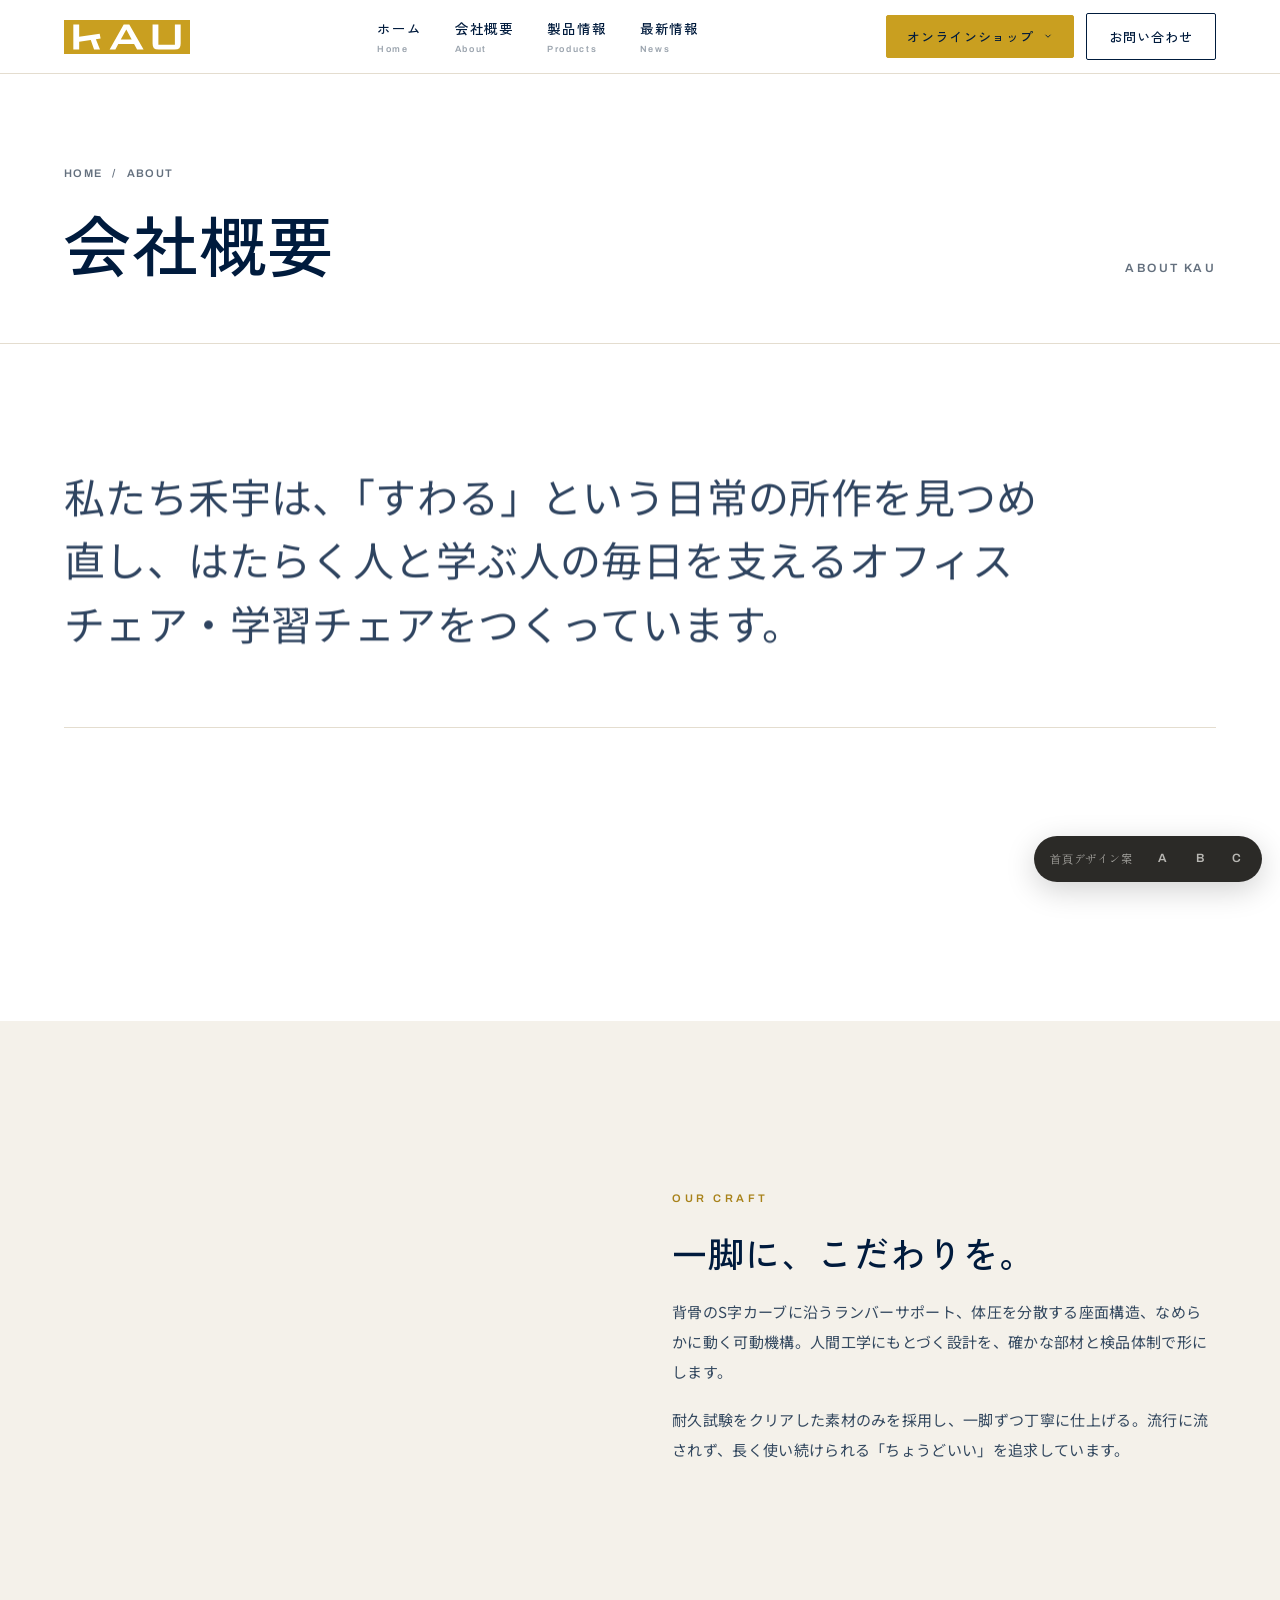
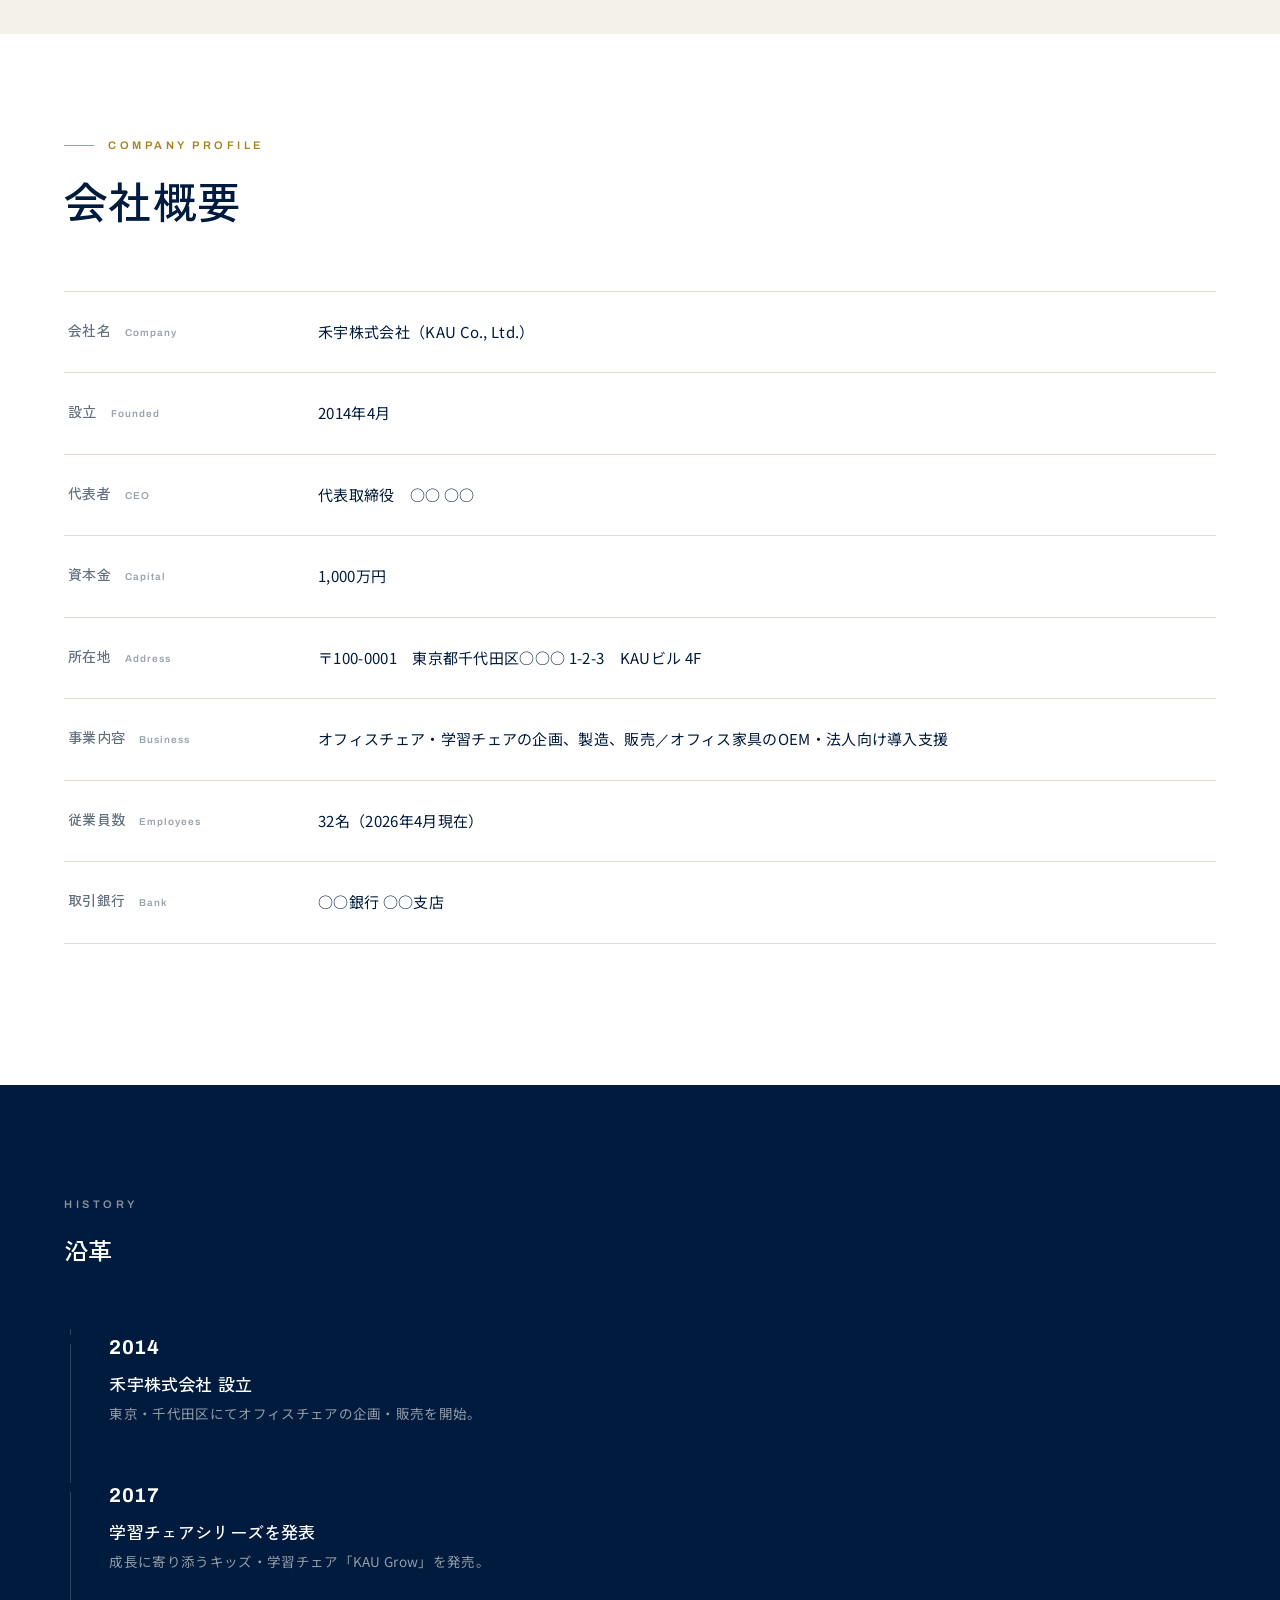
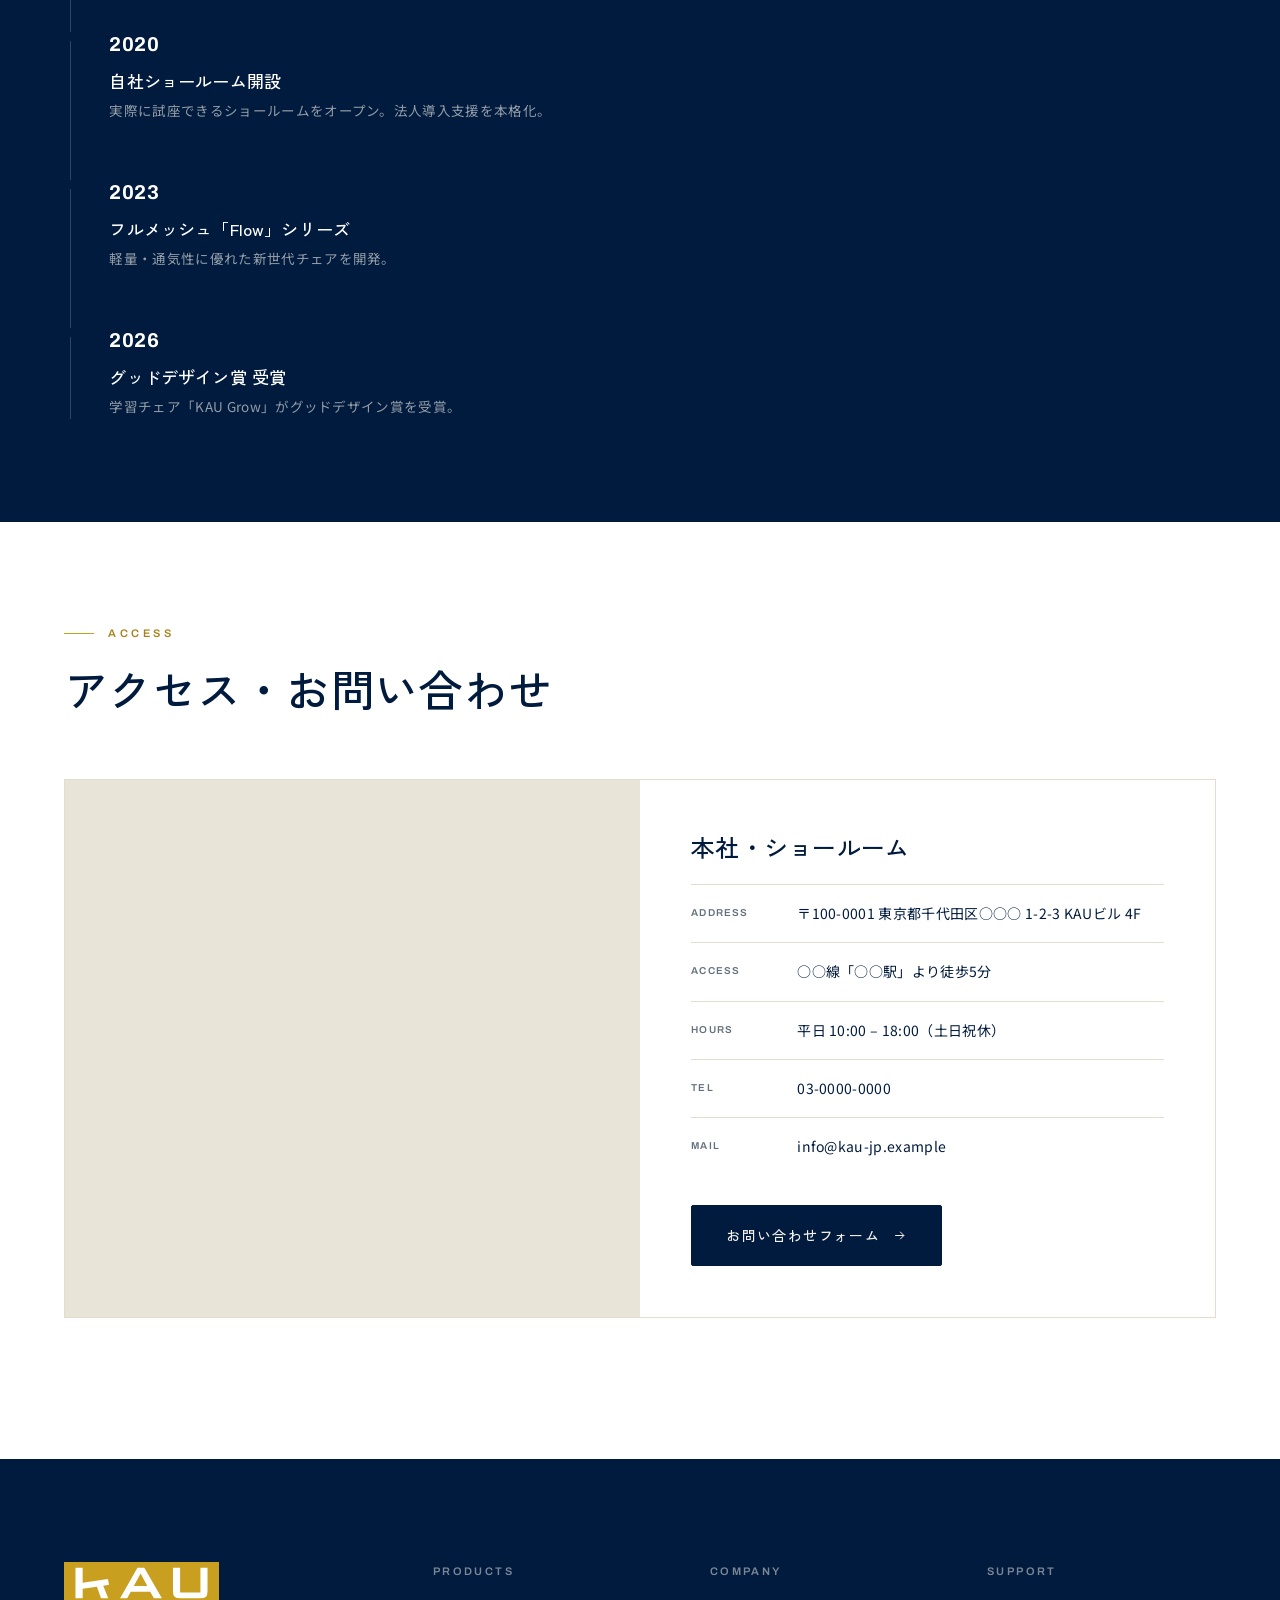
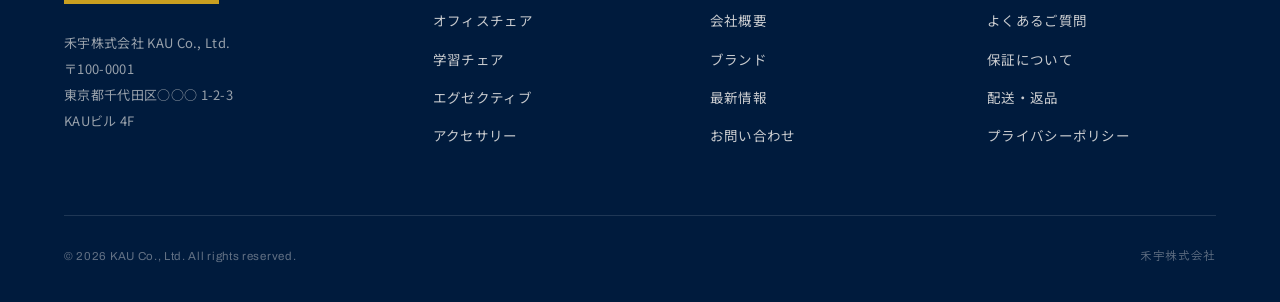
==== commit 4302d69d: "Add Git-backed content admin" ====
--- a/about.html
+++ b/about.html
@@ -1,185 +1,590 @@
 <!DOCTYPE html>
-<html>
-<head>
-  <meta charset="utf-8">
-  <title>会社概要 — 禾宇株式会社 KAU Co., Ltd.</title>
-  <style>
-    * { margin: 0; padding: 0; box-sizing: border-box; }
-    body { background: #001b3d; display: flex; align-items: center; justify-content: center; min-height: 100vh; font-family: -apple-system, BlinkMacSystemFont, sans-serif; }
-    #__bundler_loading { position: fixed; bottom: 20px; right: 20px; font: 13px/1.4 -apple-system, BlinkMacSystemFont, sans-serif; color: #666; background: #fff; padding: 8px 14px; border-radius: 8px; box-shadow: 0 1px 4px rgba(0,0,0,0.12); z-index: 10000; }
-    #__bundler_thumbnail { position: fixed; inset: 0; width: 100%; height: 100%; display: flex; align-items: center; justify-content: center; background: #001b3d; z-index: 9999; }
-    #__bundler_thumbnail svg { width: 100%; height: 100%; object-fit: contain; }
-    #__bundler_placeholder { color: #999; font-size: 14px; }
-  </style>
-  <noscript>
-    <style>#__bundler_loading { display: none; }</style>
-    <div style="position:fixed;bottom:12px;left:12px;font:13px/1.4 -apple-system,BlinkMacSystemFont,sans-serif;color:#999;background:rgba(255,255,255,0.9);padding:6px 12px;border-radius:6px;box-shadow:0 1px 4px rgba(0,0,0,0.08);z-index:10000;">
-      This page requires JavaScript to display.
-    </div>
-  </noscript>
+<html lang="ja"><head><script>window.__resources={"logoDark":"assets/483f9539-6534-47b3-be42-9154159c8027.svg","logoLight":"assets/4e596105-44ea-4aa6-acfd-9099c6e647ca.svg"};</script>
+<meta charset="utf-8">
+<meta name="viewport" content="width=device-width, initial-scale=1">
+<title>会社概要 — 禾宇株式会社 KAU Co., Ltd.</title>
+
+
+<style>/* ============================================================
+   KAU 禾宇株式会社 — Shared Design System
+   Japanese minimal · gold × navy on cream
+   ============================================================ */
+
+@font-face {
+  font-family: 'Archivo';
+  font-style: normal;
+  font-weight: 400;
+  font-stretch: 100%;
+  font-display: swap;
+  src: url("assets/f1d04041-0e3b-445a-ad7b-9bde644f437b.woff2") format('woff2');
+  unicode-range: U+20-7e, U+a5, U+a9, U+b0, U+b7, U+d7, U+2013-2014, U+25cb, U+3000-3002, U+300c-300d, U+3012, U+3042, U+3044, U+3046, U+3048, U+304a-304d, U+304f, U+3051-305b, U+305d-3061, U+3063-306b, U+306e-3070, U+3073, U+3075-3076, U+3078-3079, U+307b, U+307e-3082, U+3084, U+3087-308d, U+308f, U+3092-3093, U+30a2-30a4, U+30a7-30ab, U+30ad, U+30af-30b1, U+30b3, U+30b5-30bc, U+30bf-30c1, U+30c3, U+30c6-30cb, U+30cf-30d1, U+30d3, U+30d5-30d7, U+30d9, U+30db, U+30dd-30e3, U+30e5, U+30e7, U+30e9-30ed, U+30ef, U+30f3, U+30fb-30fc, U+4e00-4e01, U+4e07, U+4e0a-4e0b, U+4e16, U+4e21, U+4e2d, U+4e3b, U+4e45, U+4e4b, U+4e88, U+4e8b, U+4ea4, U+4eac, U+4eba, U+4ec0, U+4ed5, U+4ee3, U+4efb, U+4f01, U+4f11, U+4f1a, U+4f47, U+4f4d, U+4f53, U+4f5c, U+4f7f, U+4fdd, U+5065, U+50be, U+50cf, U+50f9, U+512a, U+5148, U+5165, U+5177, U+5185-5186, U+5199, U+51fa, U+5206, U+522a, U+5236, U+52a0, U+52d5, U+52e2, U+5316, U+533a, U+5343, U+5354, U+5373, U+539a, U+53d6-53d7, U+53ef-53f0, U+53f3, U+5408, U+540d, U+5411, U+54c1, U+54e1, U+554f, U+5668, U+56f3, U+571f, U+5727-5728, U+5730, U+5831, U+5834, U+58f2, U+591a, U+5927, U+5929, U+59a5, U+59cb, U+59ff, U+5b50, U+5b57-5b58, U+5b66, U+5b87, U+5b89, U+5b9f, U+5bb6, U+5bb9, U+5bbf, U+5bc4, U+5be7, U+5bfe, U+5c02, U+5c0e, U+5c4a, U+5c55, U+5de5-5de6, U+5e02, U+5e38, U+5e73-5e74, U+5e97, U+5ea7, U+5eb7, U+5f0f, U+5f15, U+5f62, U+5f79, U+5f8c, U+5f92-5f93, U+5fae, U+5fc3, U+5fdc, U+5feb, U+6027, U+60c5, U+611b, U+611f, U+6210, U+623f-6240, U+627f, U+629c, U+6307, U+6309, U+6389, U+63a1-63a2, U+63d0, U+63db, U+63f4, U+652f, U+6563, U+6570, U+6574, U+659c, U+65b0, U+65b9, U+65e5, U+6642, U+666f, U+66ae, U+66ff-6700, U+6708, U+671f, U+672b-672c, U+6750, U+6765, U+6771, U+682a, U+683c, U+6848, U+6905, U+691c, U+696d, U+697d, U+6982, U+69cb, U+6a5f, U+6b21, U+6b63, U+6b69, U+6bb5, U+6bce, U+6c17, U+6c42, U+6cbf, U+6cd5, U+6d41, U+6dfb, U+6eb6, U+7136, U+73fe, U+751f, U+7528, U+7530, U+753b, U+75b2, U+767a, U+76ae, U+76f4, U+76f8, U+771f, U+77e5, U+78ba, U+793a, U+793e, U+795d, U+79be, U+79c1, U+79d1, U+7a4d, U+7a7a, U+7acb, U+7b87, U+7b97, U+7d04, U+7d20, U+7d30, U+7d9a, U+7dda, U+7de0, U+7f6e, U+7f8e, U+7fd2, U+8005, U+8010, U+808c, U+80cc, U+811a, U+81ea, U+8207, U+826f, U+8377, U+85cf, U+884c, U+8868, U+88fd, U+8981, U+898b, U+89a7, U+8a08, U+8a2d, U+8a3c, U+8a66, U+8a73, U+8aad, U+8abf, U+8ac7, U+8acb, U+8ca9, U+8cb7, U+8cc7, U+8cde, U+8cea, U+8cfc, U+8db3, U+8efd, U+8fbc, U+8fd4, U+8ffd, U+9001, U+9006, U+9014, U+9019-901a, U+9020, U+904e, U+9053, U+9069, U+9078, U+90e8, U+90fd, U+914d, U+91cd, U+91cf, U+91d1, U+9215, U+9280, U+9577, U+9580, U+958b, U+9593, U+962a, U+969b, U+96b1, U+96c6, U+9759, U+9762, U+9769, U+986f, U+99c5, U+9a13, U+9aa8, U+9ad8, U+ff08-ff09;
+}
+@font-face {
+  font-family: 'Archivo';
+  font-style: normal;
+  font-weight: 500;
+  font-stretch: 100%;
+  font-display: swap;
+  src: url("assets/f1d04041-0e3b-445a-ad7b-9bde644f437b.woff2") format('woff2');
+  unicode-range: U+20-7e, U+a5, U+a9, U+b0, U+b7, U+d7, U+2013-2014, U+25cb, U+3000-3002, U+300c-300d, U+3012, U+3042, U+3044, U+3046, U+3048, U+304a-304d, U+304f, U+3051-305b, U+305d-3061, U+3063-306b, U+306e-3070, U+3073, U+3075-3076, U+3078-3079, U+307b, U+307e-3082, U+3084, U+3087-308d, U+308f, U+3092-3093, U+30a2-30a4, U+30a7-30ab, U+30ad, U+30af-30b1, U+30b3, U+30b5-30bc, U+30bf-30c1, U+30c3, U+30c6-30cb, U+30cf-30d1, U+30d3, U+30d5-30d7, U+30d9, U+30db, U+30dd-30e3, U+30e5, U+30e7, U+30e9-30ed, U+30ef, U+30f3, U+30fb-30fc, U+4e00-4e01, U+4e07, U+4e0a-4e0b, U+4e16, U+4e21, U+4e2d, U+4e3b, U+4e45, U+4e4b, U+4e88, U+4e8b, U+4ea4, U+4eac, U+4eba, U+4ec0, U+4ed5, U+4ee3, U+4efb, U+4f01, U+4f11, U+4f1a, U+4f47, U+4f4d, U+4f53, U+4f5c, U+4f7f, U+4fdd, U+5065, U+50be, U+50cf, U+50f9, U+512a, U+5148, U+5165, U+5177, U+5185-5186, U+5199, U+51fa, U+5206, U+522a, U+5236, U+52a0, U+52d5, U+52e2, U+5316, U+533a, U+5343, U+5354, U+5373, U+539a, U+53d6-53d7, U+53ef-53f0, U+53f3, U+5408, U+540d, U+5411, U+54c1, U+54e1, U+554f, U+5668, U+56f3, U+571f, U+5727-5728, U+5730, U+5831, U+5834, U+58f2, U+591a, U+5927, U+5929, U+59a5, U+59cb, U+59ff, U+5b50, U+5b57-5b58, U+5b66, U+5b87, U+5b89, U+5b9f, U+5bb6, U+5bb9, U+5bbf, U+5bc4, U+5be7, U+5bfe, U+5c02, U+5c0e, U+5c4a, U+5c55, U+5de5-5de6, U+5e02, U+5e38, U+5e73-5e74, U+5e97, U+5ea7, U+5eb7, U+5f0f, U+5f15, U+5f62, U+5f79, U+5f8c, U+5f92-5f93, U+5fae, U+5fc3, U+5fdc, U+5feb, U+6027, U+60c5, U+611b, U+611f, U+6210, U+623f-6240, U+627f, U+629c, U+6307, U+6309, U+6389, U+63a1-63a2, U+63d0, U+63db, U+63f4, U+652f, U+6563, U+6570, U+6574, U+659c, U+65b0, U+65b9, U+65e5, U+6642, U+666f, U+66ae, U+66ff-6700, U+6708, U+671f, U+672b-672c, U+6750, U+6765, U+6771, U+682a, U+683c, U+6848, U+6905, U+691c, U+696d, U+697d, U+6982, U+69cb, U+6a5f, U+6b21, U+6b63, U+6b69, U+6bb5, U+6bce, U+6c17, U+6c42, U+6cbf, U+6cd5, U+6d41, U+6dfb, U+6eb6, U+7136, U+73fe, U+751f, U+7528, U+7530, U+753b, U+75b2, U+767a, U+76ae, U+76f4, U+76f8, U+771f, U+77e5, U+78ba, U+793a, U+793e, U+795d, U+79be, U+79c1, U+79d1, U+7a4d, U+7a7a, U+7acb, U+7b87, U+7b97, U+7d04, U+7d20, U+7d30, U+7d9a, U+7dda, U+7de0, U+7f6e, U+7f8e, U+7fd2, U+8005, U+8010, U+808c, U+80cc, U+811a, U+81ea, U+8207, U+826f, U+8377, U+85cf, U+884c, U+8868, U+88fd, U+8981, U+898b, U+89a7, U+8a08, U+8a2d, U+8a3c, U+8a66, U+8a73, U+8aad, U+8abf, U+8ac7, U+8acb, U+8ca9, U+8cb7, U+8cc7, U+8cde, U+8cea, U+8cfc, U+8db3, U+8efd, U+8fbc, U+8fd4, U+8ffd, U+9001, U+9006, U+9014, U+9019-901a, U+9020, U+904e, U+9053, U+9069, U+9078, U+90e8, U+90fd, U+914d, U+91cd, U+91cf, U+91d1, U+9215, U+9280, U+9577, U+9580, U+958b, U+9593, U+962a, U+969b, U+96b1, U+96c6, U+9759, U+9762, U+9769, U+986f, U+99c5, U+9a13, U+9aa8, U+9ad8, U+ff08-ff09;
+}
+@font-face {
+  font-family: 'Archivo';
+  font-style: normal;
+  font-weight: 600;
+  font-stretch: 100%;
+  font-display: swap;
+  src: url("assets/f1d04041-0e3b-445a-ad7b-9bde644f437b.woff2") format('woff2');
+  unicode-range: U+20-7e, U+a5, U+a9, U+b0, U+b7, U+d7, U+2013-2014, U+25cb, U+3000-3002, U+300c-300d, U+3012, U+3042, U+3044, U+3046, U+3048, U+304a-304d, U+304f, U+3051-305b, U+305d-3061, U+3063-306b, U+306e-3070, U+3073, U+3075-3076, U+3078-3079, U+307b, U+307e-3082, U+3084, U+3087-308d, U+308f, U+3092-3093, U+30a2-30a4, U+30a7-30ab, U+30ad, U+30af-30b1, U+30b3, U+30b5-30bc, U+30bf-30c1, U+30c3, U+30c6-30cb, U+30cf-30d1, U+30d3, U+30d5-30d7, U+30d9, U+30db, U+30dd-30e3, U+30e5, U+30e7, U+30e9-30ed, U+30ef, U+30f3, U+30fb-30fc, U+4e00-4e01, U+4e07, U+4e0a-4e0b, U+4e16, U+4e21, U+4e2d, U+4e3b, U+4e45, U+4e4b, U+4e88, U+4e8b, U+4ea4, U+4eac, U+4eba, U+4ec0, U+4ed5, U+4ee3, U+4efb, U+4f01, U+4f11, U+4f1a, U+4f47, U+4f4d, U+4f53, U+4f5c, U+4f7f, U+4fdd, U+5065, U+50be, U+50cf, U+50f9, U+512a, U+5148, U+5165, U+5177, U+5185-5186, U+5199, U+51fa, U+5206, U+522a, U+5236, U+52a0, U+52d5, U+52e2, U+5316, U+533a, U+5343, U+5354, U+5373, U+539a, U+53d6-53d7, U+53ef-53f0, U+53f3, U+5408, U+540d, U+5411, U+54c1, U+54e1, U+554f, U+5668, U+56f3, U+571f, U+5727-5728, U+5730, U+5831, U+5834, U+58f2, U+591a, U+5927, U+5929, U+59a5, U+59cb, U+59ff, U+5b50, U+5b57-5b58, U+5b66, U+5b87, U+5b89, U+5b9f, U+5bb6, U+5bb9, U+5bbf, U+5bc4, U+5be7, U+5bfe, U+5c02, U+5c0e, U+5c4a, U+5c55, U+5de5-5de6, U+5e02, U+5e38, U+5e73-5e74, U+5e97, U+5ea7, U+5eb7, U+5f0f, U+5f15, U+5f62, U+5f79, U+5f8c, U+5f92-5f93, U+5fae, U+5fc3, U+5fdc, U+5feb, U+6027, U+60c5, U+611b, U+611f, U+6210, U+623f-6240, U+627f, U+629c, U+6307, U+6309, U+6389, U+63a1-63a2, U+63d0, U+63db, U+63f4, U+652f, U+6563, U+6570, U+6574, U+659c, U+65b0, U+65b9, U+65e5, U+6642, U+666f, U+66ae, U+66ff-6700, U+6708, U+671f, U+672b-672c, U+6750, U+6765, U+6771, U+682a, U+683c, U+6848, U+6905, U+691c, U+696d, U+697d, U+6982, U+69cb, U+6a5f, U+6b21, U+6b63, U+6b69, U+6bb5, U+6bce, U+6c17, U+6c42, U+6cbf, U+6cd5, U+6d41, U+6dfb, U+6eb6, U+7136, U+73fe, U+751f, U+7528, U+7530, U+753b, U+75b2, U+767a, U+76ae, U+76f4, U+76f8, U+771f, U+77e5, U+78ba, U+793a, U+793e, U+795d, U+79be, U+79c1, U+79d1, U+7a4d, U+7a7a, U+7acb, U+7b87, U+7b97, U+7d04, U+7d20, U+7d30, U+7d9a, U+7dda, U+7de0, U+7f6e, U+7f8e, U+7fd2, U+8005, U+8010, U+808c, U+80cc, U+811a, U+81ea, U+8207, U+826f, U+8377, U+85cf, U+884c, U+8868, U+88fd, U+8981, U+898b, U+89a7, U+8a08, U+8a2d, U+8a3c, U+8a66, U+8a73, U+8aad, U+8abf, U+8ac7, U+8acb, U+8ca9, U+8cb7, U+8cc7, U+8cde, U+8cea, U+8cfc, U+8db3, U+8efd, U+8fbc, U+8fd4, U+8ffd, U+9001, U+9006, U+9014, U+9019-901a, U+9020, U+904e, U+9053, U+9069, U+9078, U+90e8, U+90fd, U+914d, U+91cd, U+91cf, U+91d1, U+9215, U+9280, U+9577, U+9580, U+958b, U+9593, U+962a, U+969b, U+96b1, U+96c6, U+9759, U+9762, U+9769, U+986f, U+99c5, U+9a13, U+9aa8, U+9ad8, U+ff08-ff09;
+}
+@font-face {
+  font-family: 'Archivo';
+  font-style: normal;
+  font-weight: 700;
+  font-stretch: 100%;
+  font-display: swap;
+  src: url("assets/f1d04041-0e3b-445a-ad7b-9bde644f437b.woff2") format('woff2');
+  unicode-range: U+20-7e, U+a5, U+a9, U+b0, U+b7, U+d7, U+2013-2014, U+25cb, U+3000-3002, U+300c-300d, U+3012, U+3042, U+3044, U+3046, U+3048, U+304a-304d, U+304f, U+3051-305b, U+305d-3061, U+3063-306b, U+306e-3070, U+3073, U+3075-3076, U+3078-3079, U+307b, U+307e-3082, U+3084, U+3087-308d, U+308f, U+3092-3093, U+30a2-30a4, U+30a7-30ab, U+30ad, U+30af-30b1, U+30b3, U+30b5-30bc, U+30bf-30c1, U+30c3, U+30c6-30cb, U+30cf-30d1, U+30d3, U+30d5-30d7, U+30d9, U+30db, U+30dd-30e3, U+30e5, U+30e7, U+30e9-30ed, U+30ef, U+30f3, U+30fb-30fc, U+4e00-4e01, U+4e07, U+4e0a-4e0b, U+4e16, U+4e21, U+4e2d, U+4e3b, U+4e45, U+4e4b, U+4e88, U+4e8b, U+4ea4, U+4eac, U+4eba, U+4ec0, U+4ed5, U+4ee3, U+4efb, U+4f01, U+4f11, U+4f1a, U+4f47, U+4f4d, U+4f53, U+4f5c, U+4f7f, U+4fdd, U+5065, U+50be, U+50cf, U+50f9, U+512a, U+5148, U+5165, U+5177, U+5185-5186, U+5199, U+51fa, U+5206, U+522a, U+5236, U+52a0, U+52d5, U+52e2, U+5316, U+533a, U+5343, U+5354, U+5373, U+539a, U+53d6-53d7, U+53ef-53f0, U+53f3, U+5408, U+540d, U+5411, U+54c1, U+54e1, U+554f, U+5668, U+56f3, U+571f, U+5727-5728, U+5730, U+5831, U+5834, U+58f2, U+591a, U+5927, U+5929, U+59a5, U+59cb, U+59ff, U+5b50, U+5b57-5b58, U+5b66, U+5b87, U+5b89, U+5b9f, U+5bb6, U+5bb9, U+5bbf, U+5bc4, U+5be7, U+5bfe, U+5c02, U+5c0e, U+5c4a, U+5c55, U+5de5-5de6, U+5e02, U+5e38, U+5e73-5e74, U+5e97, U+5ea7, U+5eb7, U+5f0f, U+5f15, U+5f62, U+5f79, U+5f8c, U+5f92-5f93, U+5fae, U+5fc3, U+5fdc, U+5feb, U+6027, U+60c5, U+611b, U+611f, U+6210, U+623f-6240, U+627f, U+629c, U+6307, U+6309, U+6389, U+63a1-63a2, U+63d0, U+63db, U+63f4, U+652f, U+6563, U+6570, U+6574, U+659c, U+65b0, U+65b9, U+65e5, U+6642, U+666f, U+66ae, U+66ff-6700, U+6708, U+671f, U+672b-672c, U+6750, U+6765, U+6771, U+682a, U+683c, U+6848, U+6905, U+691c, U+696d, U+697d, U+6982, U+69cb, U+6a5f, U+6b21, U+6b63, U+6b69, U+6bb5, U+6bce, U+6c17, U+6c42, U+6cbf, U+6cd5, U+6d41, U+6dfb, U+6eb6, U+7136, U+73fe, U+751f, U+7528, U+7530, U+753b, U+75b2, U+767a, U+76ae, U+76f4, U+76f8, U+771f, U+77e5, U+78ba, U+793a, U+793e, U+795d, U+79be, U+79c1, U+79d1, U+7a4d, U+7a7a, U+7acb, U+7b87, U+7b97, U+7d04, U+7d20, U+7d30, U+7d9a, U+7dda, U+7de0, U+7f6e, U+7f8e, U+7fd2, U+8005, U+8010, U+808c, U+80cc, U+811a, U+81ea, U+8207, U+826f, U+8377, U+85cf, U+884c, U+8868, U+88fd, U+8981, U+898b, U+89a7, U+8a08, U+8a2d, U+8a3c, U+8a66, U+8a73, U+8aad, U+8abf, U+8ac7, U+8acb, U+8ca9, U+8cb7, U+8cc7, U+8cde, U+8cea, U+8cfc, U+8db3, U+8efd, U+8fbc, U+8fd4, U+8ffd, U+9001, U+9006, U+9014, U+9019-901a, U+9020, U+904e, U+9053, U+9069, U+9078, U+90e8, U+90fd, U+914d, U+91cd, U+91cf, U+91d1, U+9215, U+9280, U+9577, U+9580, U+958b, U+9593, U+962a, U+969b, U+96b1, U+96c6, U+9759, U+9762, U+9769, U+986f, U+99c5, U+9a13, U+9aa8, U+9ad8, U+ff08-ff09;
+}
+@font-face {
+  font-family: 'Archivo';
+  font-style: normal;
+  font-weight: 800;
+  font-stretch: 100%;
+  font-display: swap;
+  src: url("assets/f1d04041-0e3b-445a-ad7b-9bde644f437b.woff2") format('woff2');
+  unicode-range: U+20-7e, U+a5, U+a9, U+b0, U+b7, U+d7, U+2013-2014, U+25cb, U+3000-3002, U+300c-300d, U+3012, U+3042, U+3044, U+3046, U+3048, U+304a-304d, U+304f, U+3051-305b, U+305d-3061, U+3063-306b, U+306e-3070, U+3073, U+3075-3076, U+3078-3079, U+307b, U+307e-3082, U+3084, U+3087-308d, U+308f, U+3092-3093, U+30a2-30a4, U+30a7-30ab, U+30ad, U+30af-30b1, U+30b3, U+30b5-30bc, U+30bf-30c1, U+30c3, U+30c6-30cb, U+30cf-30d1, U+30d3, U+30d5-30d7, U+30d9, U+30db, U+30dd-30e3, U+30e5, U+30e7, U+30e9-30ed, U+30ef, U+30f3, U+30fb-30fc, U+4e00-4e01, U+4e07, U+4e0a-4e0b, U+4e16, U+4e21, U+4e2d, U+4e3b, U+4e45, U+4e4b, U+4e88, U+4e8b, U+4ea4, U+4eac, U+4eba, U+4ec0, U+4ed5, U+4ee3, U+4efb, U+4f01, U+4f11, U+4f1a, U+4f47, U+4f4d, U+4f53, U+4f5c, U+4f7f, U+4fdd, U+5065, U+50be, U+50cf, U+50f9, U+512a, U+5148, U+5165, U+5177, U+5185-5186, U+5199, U+51fa, U+5206, U+522a, U+5236, U+52a0, U+52d5, U+52e2, U+5316, U+533a, U+5343, U+5354, U+5373, U+539a, U+53d6-53d7, U+53ef-53f0, U+53f3, U+5408, U+540d, U+5411, U+54c1, U+54e1, U+554f, U+5668, U+56f3, U+571f, U+5727-5728, U+5730, U+5831, U+5834, U+58f2, U+591a, U+5927, U+5929, U+59a5, U+59cb, U+59ff, U+5b50, U+5b57-5b58, U+5b66, U+5b87, U+5b89, U+5b9f, U+5bb6, U+5bb9, U+5bbf, U+5bc4, U+5be7, U+5bfe, U+5c02, U+5c0e, U+5c4a, U+5c55, U+5de5-5de6, U+5e02, U+5e38, U+5e73-5e74, U+5e97, U+5ea7, U+5eb7, U+5f0f, U+5f15, U+5f62, U+5f79, U+5f8c, U+5f92-5f93, U+5fae, U+5fc3, U+5fdc, U+5feb, U+6027, U+60c5, U+611b, U+611f, U+6210, U+623f-6240, U+627f, U+629c, U+6307, U+6309, U+6389, U+63a1-63a2, U+63d0, U+63db, U+63f4, U+652f, U+6563, U+6570, U+6574, U+659c, U+65b0, U+65b9, U+65e5, U+6642, U+666f, U+66ae, U+66ff-6700, U+6708, U+671f, U+672b-672c, U+6750, U+6765, U+6771, U+682a, U+683c, U+6848, U+6905, U+691c, U+696d, U+697d, U+6982, U+69cb, U+6a5f, U+6b21, U+6b63, U+6b69, U+6bb5, U+6bce, U+6c17, U+6c42, U+6cbf, U+6cd5, U+6d41, U+6dfb, U+6eb6, U+7136, U+73fe, U+751f, U+7528, U+7530, U+753b, U+75b2, U+767a, U+76ae, U+76f4, U+76f8, U+771f, U+77e5, U+78ba, U+793a, U+793e, U+795d, U+79be, U+79c1, U+79d1, U+7a4d, U+7a7a, U+7acb, U+7b87, U+7b97, U+7d04, U+7d20, U+7d30, U+7d9a, U+7dda, U+7de0, U+7f6e, U+7f8e, U+7fd2, U+8005, U+8010, U+808c, U+80cc, U+811a, U+81ea, U+8207, U+826f, U+8377, U+85cf, U+884c, U+8868, U+88fd, U+8981, U+898b, U+89a7, U+8a08, U+8a2d, U+8a3c, U+8a66, U+8a73, U+8aad, U+8abf, U+8ac7, U+8acb, U+8ca9, U+8cb7, U+8cc7, U+8cde, U+8cea, U+8cfc, U+8db3, U+8efd, U+8fbc, U+8fd4, U+8ffd, U+9001, U+9006, U+9014, U+9019-901a, U+9020, U+904e, U+9053, U+9069, U+9078, U+90e8, U+90fd, U+914d, U+91cd, U+91cf, U+91d1, U+9215, U+9280, U+9577, U+9580, U+958b, U+9593, U+962a, U+969b, U+96b1, U+96c6, U+9759, U+9762, U+9769, U+986f, U+99c5, U+9a13, U+9aa8, U+9ad8, U+ff08-ff09;
+}
+@font-face {
+  font-family: 'Noto Sans JP';
+  font-style: normal;
+  font-weight: 300;
+  font-display: swap;
+  src: url("assets/b52bb25e-167d-4043-a37c-4400e3ca3f07.woff2") format('woff2');
+  unicode-range: U+20-7e, U+a5, U+a9, U+b0, U+b7, U+d7, U+2013-2014, U+25cb, U+3000-3002, U+300c-300d, U+3012, U+3042, U+3044, U+3046, U+3048, U+304a-304d, U+304f, U+3051-305b, U+305d-3061, U+3063-306b, U+306e-3070, U+3073, U+3075-3076, U+3078-3079, U+307b, U+307e-3082, U+3084, U+3087-308d, U+308f, U+3092-3093, U+30a2-30a4, U+30a7-30ab, U+30ad, U+30af-30b1, U+30b3, U+30b5-30bc, U+30bf-30c1, U+30c3, U+30c6-30cb, U+30cf-30d1, U+30d3, U+30d5-30d7, U+30d9, U+30db, U+30dd-30e3, U+30e5, U+30e7, U+30e9-30ed, U+30ef, U+30f3, U+30fb-30fc, U+4e00-4e01, U+4e07, U+4e0a-4e0b, U+4e16, U+4e21, U+4e2d, U+4e3b, U+4e45, U+4e4b, U+4e88, U+4e8b, U+4ea4, U+4eac, U+4eba, U+4ec0, U+4ed5, U+4ee3, U+4efb, U+4f01, U+4f11, U+4f1a, U+4f47, U+4f4d, U+4f53, U+4f5c, U+4f7f, U+4fdd, U+5065, U+50be, U+50cf, U+50f9, U+512a, U+5148, U+5165, U+5177, U+5185-5186, U+5199, U+51fa, U+5206, U+522a, U+5236, U+52a0, U+52d5, U+52e2, U+5316, U+533a, U+5343, U+5354, U+5373, U+539a, U+53d6-53d7, U+53ef-53f0, U+53f3, U+5408, U+540d, U+5411, U+54c1, U+54e1, U+554f, U+5668, U+56f3, U+571f, U+5727-5728, U+5730, U+5831, U+5834, U+58f2, U+591a, U+5927, U+5929, U+59a5, U+59cb, U+59ff, U+5b50, U+5b57-5b58, U+5b66, U+5b87, U+5b89, U+5b9f, U+5bb6, U+5bb9, U+5bbf, U+5bc4, U+5be7, U+5bfe, U+5c02, U+5c0e, U+5c4a, U+5c55, U+5de5-5de6, U+5e02, U+5e38, U+5e73-5e74, U+5e97, U+5ea7, U+5eb7, U+5f0f, U+5f15, U+5f62, U+5f79, U+5f8c, U+5f92-5f93, U+5fae, U+5fc3, U+5fdc, U+5feb, U+6027, U+60c5, U+611b, U+611f, U+6210, U+623f-6240, U+627f, U+629c, U+6307, U+6309, U+6389, U+63a1-63a2, U+63d0, U+63db, U+63f4, U+652f, U+6563, U+6570, U+6574, U+659c, U+65b0, U+65b9, U+65e5, U+6642, U+666f, U+66ae, U+66ff-6700, U+6708, U+671f, U+672b-672c, U+6750, U+6765, U+6771, U+682a, U+683c, U+6848, U+6905, U+691c, U+696d, U+697d, U+6982, U+69cb, U+6a5f, U+6b21, U+6b63, U+6b69, U+6bb5, U+6bce, U+6c17, U+6c42, U+6cbf, U+6cd5, U+6d41, U+6dfb, U+6eb6, U+7136, U+73fe, U+751f, U+7528, U+7530, U+753b, U+75b2, U+767a, U+76ae, U+76f4, U+76f8, U+771f, U+77e5, U+78ba, U+793a, U+793e, U+795d, U+79be, U+79c1, U+79d1, U+7a4d, U+7a7a, U+7acb, U+7b87, U+7b97, U+7d04, U+7d20, U+7d30, U+7d9a, U+7dda, U+7de0, U+7f6e, U+7f8e, U+7fd2, U+8005, U+8010, U+808c, U+80cc, U+811a, U+81ea, U+8207, U+826f, U+8377, U+85cf, U+884c, U+8868, U+88fd, U+8981, U+898b, U+89a7, U+8a08, U+8a2d, U+8a3c, U+8a66, U+8a73, U+8aad, U+8abf, U+8ac7, U+8acb, U+8ca9, U+8cb7, U+8cc7, U+8cde, U+8cea, U+8cfc, U+8db3, U+8efd, U+8fbc, U+8fd4, U+8ffd, U+9001, U+9006, U+9014, U+9019-901a, U+9020, U+904e, U+9053, U+9069, U+9078, U+90e8, U+90fd, U+914d, U+91cd, U+91cf, U+91d1, U+9215, U+9280, U+9577, U+9580, U+958b, U+9593, U+962a, U+969b, U+96b1, U+96c6, U+9759, U+9762, U+9769, U+986f, U+99c5, U+9a13, U+9aa8, U+9ad8, U+ff08-ff09;
+}
+@font-face {
+  font-family: 'Noto Sans JP';
+  font-style: normal;
+  font-weight: 400;
+  font-display: swap;
+  src: url("assets/b52bb25e-167d-4043-a37c-4400e3ca3f07.woff2") format('woff2');
+  unicode-range: U+20-7e, U+a5, U+a9, U+b0, U+b7, U+d7, U+2013-2014, U+25cb, U+3000-3002, U+300c-300d, U+3012, U+3042, U+3044, U+3046, U+3048, U+304a-304d, U+304f, U+3051-305b, U+305d-3061, U+3063-306b, U+306e-3070, U+3073, U+3075-3076, U+3078-3079, U+307b, U+307e-3082, U+3084, U+3087-308d, U+308f, U+3092-3093, U+30a2-30a4, U+30a7-30ab, U+30ad, U+30af-30b1, U+30b3, U+30b5-30bc, U+30bf-30c1, U+30c3, U+30c6-30cb, U+30cf-30d1, U+30d3, U+30d5-30d7, U+30d9, U+30db, U+30dd-30e3, U+30e5, U+30e7, U+30e9-30ed, U+30ef, U+30f3, U+30fb-30fc, U+4e00-4e01, U+4e07, U+4e0a-4e0b, U+4e16, U+4e21, U+4e2d, U+4e3b, U+4e45, U+4e4b, U+4e88, U+4e8b, U+4ea4, U+4eac, U+4eba, U+4ec0, U+4ed5, U+4ee3, U+4efb, U+4f01, U+4f11, U+4f1a, U+4f47, U+4f4d, U+4f53, U+4f5c, U+4f7f, U+4fdd, U+5065, U+50be, U+50cf, U+50f9, U+512a, U+5148, U+5165, U+5177, U+5185-5186, U+5199, U+51fa, U+5206, U+522a, U+5236, U+52a0, U+52d5, U+52e2, U+5316, U+533a, U+5343, U+5354, U+5373, U+539a, U+53d6-53d7, U+53ef-53f0, U+53f3, U+5408, U+540d, U+5411, U+54c1, U+54e1, U+554f, U+5668, U+56f3, U+571f, U+5727-5728, U+5730, U+5831, U+5834, U+58f2, U+591a, U+5927, U+5929, U+59a5, U+59cb, U+59ff, U+5b50, U+5b57-5b58, U+5b66, U+5b87, U+5b89, U+5b9f, U+5bb6, U+5bb9, U+5bbf, U+5bc4, U+5be7, U+5bfe, U+5c02, U+5c0e, U+5c4a, U+5c55, U+5de5-5de6, U+5e02, U+5e38, U+5e73-5e74, U+5e97, U+5ea7, U+5eb7, U+5f0f, U+5f15, U+5f62, U+5f79, U+5f8c, U+5f92-5f93, U+5fae, U+5fc3, U+5fdc, U+5feb, U+6027, U+60c5, U+611b, U+611f, U+6210, U+623f-6240, U+627f, U+629c, U+6307, U+6309, U+6389, U+63a1-63a2, U+63d0, U+63db, U+63f4, U+652f, U+6563, U+6570, U+6574, U+659c, U+65b0, U+65b9, U+65e5, U+6642, U+666f, U+66ae, U+66ff-6700, U+6708, U+671f, U+672b-672c, U+6750, U+6765, U+6771, U+682a, U+683c, U+6848, U+6905, U+691c, U+696d, U+697d, U+6982, U+69cb, U+6a5f, U+6b21, U+6b63, U+6b69, U+6bb5, U+6bce, U+6c17, U+6c42, U+6cbf, U+6cd5, U+6d41, U+6dfb, U+6eb6, U+7136, U+73fe, U+751f, U+7528, U+7530, U+753b, U+75b2, U+767a, U+76ae, U+76f4, U+76f8, U+771f, U+77e5, U+78ba, U+793a, U+793e, U+795d, U+79be, U+79c1, U+79d1, U+7a4d, U+7a7a, U+7acb, U+7b87, U+7b97, U+7d04, U+7d20, U+7d30, U+7d9a, U+7dda, U+7de0, U+7f6e, U+7f8e, U+7fd2, U+8005, U+8010, U+808c, U+80cc, U+811a, U+81ea, U+8207, U+826f, U+8377, U+85cf, U+884c, U+8868, U+88fd, U+8981, U+898b, U+89a7, U+8a08, U+8a2d, U+8a3c, U+8a66, U+8a73, U+8aad, U+8abf, U+8ac7, U+8acb, U+8ca9, U+8cb7, U+8cc7, U+8cde, U+8cea, U+8cfc, U+8db3, U+8efd, U+8fbc, U+8fd4, U+8ffd, U+9001, U+9006, U+9014, U+9019-901a, U+9020, U+904e, U+9053, U+9069, U+9078, U+90e8, U+90fd, U+914d, U+91cd, U+91cf, U+91d1, U+9215, U+9280, U+9577, U+9580, U+958b, U+9593, U+962a, U+969b, U+96b1, U+96c6, U+9759, U+9762, U+9769, U+986f, U+99c5, U+9a13, U+9aa8, U+9ad8, U+ff08-ff09;
+}
+@font-face {
+  font-family: 'Noto Sans JP';
+  font-style: normal;
+  font-weight: 500;
+  font-display: swap;
+  src: url("assets/b52bb25e-167d-4043-a37c-4400e3ca3f07.woff2") format('woff2');
+  unicode-range: U+20-7e, U+a5, U+a9, U+b0, U+b7, U+d7, U+2013-2014, U+25cb, U+3000-3002, U+300c-300d, U+3012, U+3042, U+3044, U+3046, U+3048, U+304a-304d, U+304f, U+3051-305b, U+305d-3061, U+3063-306b, U+306e-3070, U+3073, U+3075-3076, U+3078-3079, U+307b, U+307e-3082, U+3084, U+3087-308d, U+308f, U+3092-3093, U+30a2-30a4, U+30a7-30ab, U+30ad, U+30af-30b1, U+30b3, U+30b5-30bc, U+30bf-30c1, U+30c3, U+30c6-30cb, U+30cf-30d1, U+30d3, U+30d5-30d7, U+30d9, U+30db, U+30dd-30e3, U+30e5, U+30e7, U+30e9-30ed, U+30ef, U+30f3, U+30fb-30fc, U+4e00-4e01, U+4e07, U+4e0a-4e0b, U+4e16, U+4e21, U+4e2d, U+4e3b, U+4e45, U+4e4b, U+4e88, U+4e8b, U+4ea4, U+4eac, U+4eba, U+4ec0, U+4ed5, U+4ee3, U+4efb, U+4f01, U+4f11, U+4f1a, U+4f47, U+4f4d, U+4f53, U+4f5c, U+4f7f, U+4fdd, U+5065, U+50be, U+50cf, U+50f9, U+512a, U+5148, U+5165, U+5177, U+5185-5186, U+5199, U+51fa, U+5206, U+522a, U+5236, U+52a0, U+52d5, U+52e2, U+5316, U+533a, U+5343, U+5354, U+5373, U+539a, U+53d6-53d7, U+53ef-53f0, U+53f3, U+5408, U+540d, U+5411, U+54c1, U+54e1, U+554f, U+5668, U+56f3, U+571f, U+5727-5728, U+5730, U+5831, U+5834, U+58f2, U+591a, U+5927, U+5929, U+59a5, U+59cb, U+59ff, U+5b50, U+5b57-5b58, U+5b66, U+5b87, U+5b89, U+5b9f, U+5bb6, U+5bb9, U+5bbf, U+5bc4, U+5be7, U+5bfe, U+5c02, U+5c0e, U+5c4a, U+5c55, U+5de5-5de6, U+5e02, U+5e38, U+5e73-5e74, U+5e97, U+5ea7, U+5eb7, U+5f0f, U+5f15, U+5f62, U+5f79, U+5f8c, U+5f92-5f93, U+5fae, U+5fc3, U+5fdc, U+5feb, U+6027, U+60c5, U+611b, U+611f, U+6210, U+623f-6240, U+627f, U+629c, U+6307, U+6309, U+6389, U+63a1-63a2, U+63d0, U+63db, U+63f4, U+652f, U+6563, U+6570, U+6574, U+659c, U+65b0, U+65b9, U+65e5, U+6642, U+666f, U+66ae, U+66ff-6700, U+6708, U+671f, U+672b-672c, U+6750, U+6765, U+6771, U+682a, U+683c, U+6848, U+6905, U+691c, U+696d, U+697d, U+6982, U+69cb, U+6a5f, U+6b21, U+6b63, U+6b69, U+6bb5, U+6bce, U+6c17, U+6c42, U+6cbf, U+6cd5, U+6d41, U+6dfb, U+6eb6, U+7136, U+73fe, U+751f, U+7528, U+7530, U+753b, U+75b2, U+767a, U+76ae, U+76f4, U+76f8, U+771f, U+77e5, U+78ba, U+793a, U+793e, U+795d, U+79be, U+79c1, U+79d1, U+7a4d, U+7a7a, U+7acb, U+7b87, U+7b97, U+7d04, U+7d20, U+7d30, U+7d9a, U+7dda, U+7de0, U+7f6e, U+7f8e, U+7fd2, U+8005, U+8010, U+808c, U+80cc, U+811a, U+81ea, U+8207, U+826f, U+8377, U+85cf, U+884c, U+8868, U+88fd, U+8981, U+898b, U+89a7, U+8a08, U+8a2d, U+8a3c, U+8a66, U+8a73, U+8aad, U+8abf, U+8ac7, U+8acb, U+8ca9, U+8cb7, U+8cc7, U+8cde, U+8cea, U+8cfc, U+8db3, U+8efd, U+8fbc, U+8fd4, U+8ffd, U+9001, U+9006, U+9014, U+9019-901a, U+9020, U+904e, U+9053, U+9069, U+9078, U+90e8, U+90fd, U+914d, U+91cd, U+91cf, U+91d1, U+9215, U+9280, U+9577, U+9580, U+958b, U+9593, U+962a, U+969b, U+96b1, U+96c6, U+9759, U+9762, U+9769, U+986f, U+99c5, U+9a13, U+9aa8, U+9ad8, U+ff08-ff09;
+}
+@font-face {
+  font-family: 'Noto Sans JP';
+  font-style: normal;
+  font-weight: 700;
+  font-display: swap;
+  src: url("assets/b52bb25e-167d-4043-a37c-4400e3ca3f07.woff2") format('woff2');
+  unicode-range: U+20-7e, U+a5, U+a9, U+b0, U+b7, U+d7, U+2013-2014, U+25cb, U+3000-3002, U+300c-300d, U+3012, U+3042, U+3044, U+3046, U+3048, U+304a-304d, U+304f, U+3051-305b, U+305d-3061, U+3063-306b, U+306e-3070, U+3073, U+3075-3076, U+3078-3079, U+307b, U+307e-3082, U+3084, U+3087-308d, U+308f, U+3092-3093, U+30a2-30a4, U+30a7-30ab, U+30ad, U+30af-30b1, U+30b3, U+30b5-30bc, U+30bf-30c1, U+30c3, U+30c6-30cb, U+30cf-30d1, U+30d3, U+30d5-30d7, U+30d9, U+30db, U+30dd-30e3, U+30e5, U+30e7, U+30e9-30ed, U+30ef, U+30f3, U+30fb-30fc, U+4e00-4e01, U+4e07, U+4e0a-4e0b, U+4e16, U+4e21, U+4e2d, U+4e3b, U+4e45, U+4e4b, U+4e88, U+4e8b, U+4ea4, U+4eac, U+4eba, U+4ec0, U+4ed5, U+4ee3, U+4efb, U+4f01, U+4f11, U+4f1a, U+4f47, U+4f4d, U+4f53, U+4f5c, U+4f7f, U+4fdd, U+5065, U+50be, U+50cf, U+50f9, U+512a, U+5148, U+5165, U+5177, U+5185-5186, U+5199, U+51fa, U+5206, U+522a, U+5236, U+52a0, U+52d5, U+52e2, U+5316, U+533a, U+5343, U+5354, U+5373, U+539a, U+53d6-53d7, U+53ef-53f0, U+53f3, U+5408, U+540d, U+5411, U+54c1, U+54e1, U+554f, U+5668, U+56f3, U+571f, U+5727-5728, U+5730, U+5831, U+5834, U+58f2, U+591a, U+5927, U+5929, U+59a5, U+59cb, U+59ff, U+5b50, U+5b57-5b58, U+5b66, U+5b87, U+5b89, U+5b9f, U+5bb6, U+5bb9, U+5bbf, U+5bc4, U+5be7, U+5bfe, U+5c02, U+5c0e, U+5c4a, U+5c55, U+5de5-5de6, U+5e02, U+5e38, U+5e73-5e74, U+5e97, U+5ea7, U+5eb7, U+5f0f, U+5f15, U+5f62, U+5f79, U+5f8c, U+5f92-5f93, U+5fae, U+5fc3, U+5fdc, U+5feb, U+6027, U+60c5, U+611b, U+611f, U+6210, U+623f-6240, U+627f, U+629c, U+6307, U+6309, U+6389, U+63a1-63a2, U+63d0, U+63db, U+63f4, U+652f, U+6563, U+6570, U+6574, U+659c, U+65b0, U+65b9, U+65e5, U+6642, U+666f, U+66ae, U+66ff-6700, U+6708, U+671f, U+672b-672c, U+6750, U+6765, U+6771, U+682a, U+683c, U+6848, U+6905, U+691c, U+696d, U+697d, U+6982, U+69cb, U+6a5f, U+6b21, U+6b63, U+6b69, U+6bb5, U+6bce, U+6c17, U+6c42, U+6cbf, U+6cd5, U+6d41, U+6dfb, U+6eb6, U+7136, U+73fe, U+751f, U+7528, U+7530, U+753b, U+75b2, U+767a, U+76ae, U+76f4, U+76f8, U+771f, U+77e5, U+78ba, U+793a, U+793e, U+795d, U+79be, U+79c1, U+79d1, U+7a4d, U+7a7a, U+7acb, U+7b87, U+7b97, U+7d04, U+7d20, U+7d30, U+7d9a, U+7dda, U+7de0, U+7f6e, U+7f8e, U+7fd2, U+8005, U+8010, U+808c, U+80cc, U+811a, U+81ea, U+8207, U+826f, U+8377, U+85cf, U+884c, U+8868, U+88fd, U+8981, U+898b, U+89a7, U+8a08, U+8a2d, U+8a3c, U+8a66, U+8a73, U+8aad, U+8abf, U+8ac7, U+8acb, U+8ca9, U+8cb7, U+8cc7, U+8cde, U+8cea, U+8cfc, U+8db3, U+8efd, U+8fbc, U+8fd4, U+8ffd, U+9001, U+9006, U+9014, U+9019-901a, U+9020, U+904e, U+9053, U+9069, U+9078, U+90e8, U+90fd, U+914d, U+91cd, U+91cf, U+91d1, U+9215, U+9280, U+9577, U+9580, U+958b, U+9593, U+962a, U+969b, U+96b1, U+96c6, U+9759, U+9762, U+9769, U+986f, U+99c5, U+9a13, U+9aa8, U+9ad8, U+ff08-ff09;
+}
+@font-face {
+  font-family: 'Shippori Mincho';
+  font-style: normal;
+  font-weight: 400;
+  font-display: swap;
+  src: url("assets/e7252495-8145-4aac-a5c0-11e7df77c473.woff2") format('woff2');
+  unicode-range: U+20-7e, U+a5, U+a9, U+b0, U+b7, U+d7, U+2013-2014, U+25cb, U+3000-3002, U+300c-300d, U+3012, U+3042, U+3044, U+3046, U+3048, U+304a-304d, U+304f, U+3051-305b, U+305d-3061, U+3063-306b, U+306e-3070, U+3073, U+3075-3076, U+3078-3079, U+307b, U+307e-3082, U+3084, U+3087-308d, U+308f, U+3092-3093, U+30a2-30a4, U+30a7-30ab, U+30ad, U+30af-30b1, U+30b3, U+30b5-30bc, U+30bf-30c1, U+30c3, U+30c6-30cb, U+30cf-30d1, U+30d3, U+30d5-30d7, U+30d9, U+30db, U+30dd-30e3, U+30e5, U+30e7, U+30e9-30ed, U+30ef, U+30f3, U+30fb-30fc, U+4e00-4e01, U+4e07, U+4e0a-4e0b, U+4e16, U+4e21, U+4e2d, U+4e3b, U+4e45, U+4e4b, U+4e88, U+4e8b, U+4ea4, U+4eac, U+4eba, U+4ec0, U+4ed5, U+4ee3, U+4efb, U+4f01, U+4f11, U+4f1a, U+4f47, U+4f4d, U+4f53, U+4f5c, U+4f7f, U+4fdd, U+5065, U+50be, U+50cf, U+50f9, U+512a, U+5148, U+5165, U+5177, U+5185-5186, U+5199, U+51fa, U+5206, U+522a, U+5236, U+52a0, U+52d5, U+52e2, U+5316, U+533a, U+5343, U+5354, U+5373, U+539a, U+53d6-53d7, U+53ef-53f0, U+53f3, U+5408, U+540d, U+5411, U+54c1, U+54e1, U+554f, U+5668, U+56f3, U+571f, U+5727-5728, U+5730, U+5831, U+5834, U+58f2, U+591a, U+5927, U+5929, U+59a5, U+59cb, U+59ff, U+5b50, U+5b57-5b58, U+5b66, U+5b87, U+5b89, U+5b9f, U+5bb6, U+5bb9, U+5bbf, U+5bc4, U+5be7, U+5bfe, U+5c02, U+5c0e, U+5c4a, U+5c55, U+5de5-5de6, U+5e02, U+5e38, U+5e73-5e74, U+5e97, U+5ea7, U+5eb7, U+5f0f, U+5f15, U+5f62, U+5f79, U+5f8c, U+5f92-5f93, U+5fae, U+5fc3, U+5fdc, U+5feb, U+6027, U+60c5, U+611b, U+611f, U+6210, U+623f-6240, U+627f, U+629c, U+6307, U+6309, U+6389, U+63a1-63a2, U+63d0, U+63db, U+63f4, U+652f, U+6563, U+6570, U+6574, U+659c, U+65b0, U+65b9, U+65e5, U+6642, U+666f, U+66ae, U+66ff-6700, U+6708, U+671f, U+672b-672c, U+6750, U+6765, U+6771, U+682a, U+683c, U+6848, U+6905, U+691c, U+696d, U+697d, U+6982, U+69cb, U+6a5f, U+6b21, U+6b63, U+6b69, U+6bb5, U+6bce, U+6c17, U+6c42, U+6cbf, U+6cd5, U+6d41, U+6dfb, U+6eb6, U+7136, U+73fe, U+751f, U+7528, U+7530, U+753b, U+75b2, U+767a, U+76ae, U+76f4, U+76f8, U+771f, U+77e5, U+78ba, U+793a, U+793e, U+795d, U+79be, U+79c1, U+79d1, U+7a4d, U+7a7a, U+7acb, U+7b87, U+7b97, U+7d04, U+7d20, U+7d30, U+7d9a, U+7dda, U+7de0, U+7f6e, U+7f8e, U+7fd2, U+8005, U+8010, U+808c, U+80cc, U+811a, U+81ea, U+8207, U+826f, U+8377, U+85cf, U+884c, U+8868, U+88fd, U+8981, U+898b, U+89a7, U+8a08, U+8a2d, U+8a3c, U+8a66, U+8a73, U+8aad, U+8abf, U+8ac7, U+8acb, U+8ca9, U+8cb7, U+8cc7, U+8cde, U+8cea, U+8cfc, U+8db3, U+8efd, U+8fbc, U+8fd4, U+8ffd, U+9001, U+9006, U+9014, U+9019-901a, U+9020, U+904e, U+9053, U+9069, U+9078, U+90e8, U+90fd, U+914d, U+91cd, U+91cf, U+91d1, U+9215, U+9280, U+9577, U+9580, U+958b, U+9593, U+962a, U+969b, U+96b1, U+96c6, U+9759, U+9762, U+9769, U+986f, U+99c5, U+9a13, U+9aa8, U+9ad8, U+ff08-ff09;
+}
+@font-face {
+  font-family: 'Shippori Mincho';
+  font-style: normal;
+  font-weight: 500;
+  font-display: swap;
+  src: url("assets/a0dc8c40-1749-486d-9b7b-d265b8c52796.woff2") format('woff2');
+  unicode-range: U+20-7e, U+a5, U+a9, U+b0, U+b7, U+d7, U+2013-2014, U+25cb, U+3000-3002, U+300c-300d, U+3012, U+3042, U+3044, U+3046, U+3048, U+304a-304d, U+304f, U+3051-305b, U+305d-3061, U+3063-306b, U+306e-3070, U+3073, U+3075-3076, U+3078-3079, U+307b, U+307e-3082, U+3084, U+3087-308d, U+308f, U+3092-3093, U+30a2-30a4, U+30a7-30ab, U+30ad, U+30af-30b1, U+30b3, U+30b5-30bc, U+30bf-30c1, U+30c3, U+30c6-30cb, U+30cf-30d1, U+30d3, U+30d5-30d7, U+30d9, U+30db, U+30dd-30e3, U+30e5, U+30e7, U+30e9-30ed, U+30ef, U+30f3, U+30fb-30fc, U+4e00-4e01, U+4e07, U+4e0a-4e0b, U+4e16, U+4e21, U+4e2d, U+4e3b, U+4e45, U+4e4b, U+4e88, U+4e8b, U+4ea4, U+4eac, U+4eba, U+4ec0, U+4ed5, U+4ee3, U+4efb, U+4f01, U+4f11, U+4f1a, U+4f47, U+4f4d, U+4f53, U+4f5c, U+4f7f, U+4fdd, U+5065, U+50be, U+50cf, U+50f9, U+512a, U+5148, U+5165, U+5177, U+5185-5186, U+5199, U+51fa, U+5206, U+522a, U+5236, U+52a0, U+52d5, U+52e2, U+5316, U+533a, U+5343, U+5354, U+5373, U+539a, U+53d6-53d7, U+53ef-53f0, U+53f3, U+5408, U+540d, U+5411, U+54c1, U+54e1, U+554f, U+5668, U+56f3, U+571f, U+5727-5728, U+5730, U+5831, U+5834, U+58f2, U+591a, U+5927, U+5929, U+59a5, U+59cb, U+59ff, U+5b50, U+5b57-5b58, U+5b66, U+5b87, U+5b89, U+5b9f, U+5bb6, U+5bb9, U+5bbf, U+5bc4, U+5be7, U+5bfe, U+5c02, U+5c0e, U+5c4a, U+5c55, U+5de5-5de6, U+5e02, U+5e38, U+5e73-5e74, U+5e97, U+5ea7, U+5eb7, U+5f0f, U+5f15, U+5f62, U+5f79, U+5f8c, U+5f92-5f93, U+5fae, U+5fc3, U+5fdc, U+5feb, U+6027, U+60c5, U+611b, U+611f, U+6210, U+623f-6240, U+627f, U+629c, U+6307, U+6309, U+6389, U+63a1-63a2, U+63d0, U+63db, U+63f4, U+652f, U+6563, U+6570, U+6574, U+659c, U+65b0, U+65b9, U+65e5, U+6642, U+666f, U+66ae, U+66ff-6700, U+6708, U+671f, U+672b-672c, U+6750, U+6765, U+6771, U+682a, U+683c, U+6848, U+6905, U+691c, U+696d, U+697d, U+6982, U+69cb, U+6a5f, U+6b21, U+6b63, U+6b69, U+6bb5, U+6bce, U+6c17, U+6c42, U+6cbf, U+6cd5, U+6d41, U+6dfb, U+6eb6, U+7136, U+73fe, U+751f, U+7528, U+7530, U+753b, U+75b2, U+767a, U+76ae, U+76f4, U+76f8, U+771f, U+77e5, U+78ba, U+793a, U+793e, U+795d, U+79be, U+79c1, U+79d1, U+7a4d, U+7a7a, U+7acb, U+7b87, U+7b97, U+7d04, U+7d20, U+7d30, U+7d9a, U+7dda, U+7de0, U+7f6e, U+7f8e, U+7fd2, U+8005, U+8010, U+808c, U+80cc, U+811a, U+81ea, U+8207, U+826f, U+8377, U+85cf, U+884c, U+8868, U+88fd, U+8981, U+898b, U+89a7, U+8a08, U+8a2d, U+8a3c, U+8a66, U+8a73, U+8aad, U+8abf, U+8ac7, U+8acb, U+8ca9, U+8cb7, U+8cc7, U+8cde, U+8cea, U+8cfc, U+8db3, U+8efd, U+8fbc, U+8fd4, U+8ffd, U+9001, U+9006, U+9014, U+9019-901a, U+9020, U+904e, U+9053, U+9069, U+9078, U+90e8, U+90fd, U+914d, U+91cd, U+91cf, U+91d1, U+9215, U+9280, U+9577, U+9580, U+958b, U+9593, U+962a, U+969b, U+96b1, U+96c6, U+9759, U+9762, U+9769, U+986f, U+99c5, U+9a13, U+9aa8, U+9ad8, U+ff08-ff09;
+}
+@font-face {
+  font-family: 'Shippori Mincho';
+  font-style: normal;
+  font-weight: 600;
+  font-display: swap;
+  src: url("assets/712992f9-0ad8-4ee6-aab5-e6b3e1aa227d.woff2") format('woff2');
+  unicode-range: U+20-7e, U+a5, U+a9, U+b0, U+b7, U+d7, U+2013-2014, U+25cb, U+3000-3002, U+300c-300d, U+3012, U+3042, U+3044, U+3046, U+3048, U+304a-304d, U+304f, U+3051-305b, U+305d-3061, U+3063-306b, U+306e-3070, U+3073, U+3075-3076, U+3078-3079, U+307b, U+307e-3082, U+3084, U+3087-308d, U+308f, U+3092-3093, U+30a2-30a4, U+30a7-30ab, U+30ad, U+30af-30b1, U+30b3, U+30b5-30bc, U+30bf-30c1, U+30c3, U+30c6-30cb, U+30cf-30d1, U+30d3, U+30d5-30d7, U+30d9, U+30db, U+30dd-30e3, U+30e5, U+30e7, U+30e9-30ed, U+30ef, U+30f3, U+30fb-30fc, U+4e00-4e01, U+4e07, U+4e0a-4e0b, U+4e16, U+4e21, U+4e2d, U+4e3b, U+4e45, U+4e4b, U+4e88, U+4e8b, U+4ea4, U+4eac, U+4eba, U+4ec0, U+4ed5, U+4ee3, U+4efb, U+4f01, U+4f11, U+4f1a, U+4f47, U+4f4d, U+4f53, U+4f5c, U+4f7f, U+4fdd, U+5065, U+50be, U+50cf, U+50f9, U+512a, U+5148, U+5165, U+5177, U+5185-5186, U+5199, U+51fa, U+5206, U+522a, U+5236, U+52a0, U+52d5, U+52e2, U+5316, U+533a, U+5343, U+5354, U+5373, U+539a, U+53d6-53d7, U+53ef-53f0, U+53f3, U+5408, U+540d, U+5411, U+54c1, U+54e1, U+554f, U+5668, U+56f3, U+571f, U+5727-5728, U+5730, U+5831, U+5834, U+58f2, U+591a, U+5927, U+5929, U+59a5, U+59cb, U+59ff, U+5b50, U+5b57-5b58, U+5b66, U+5b87, U+5b89, U+5b9f, U+5bb6, U+5bb9, U+5bbf, U+5bc4, U+5be7, U+5bfe, U+5c02, U+5c0e, U+5c4a, U+5c55, U+5de5-5de6, U+5e02, U+5e38, U+5e73-5e74, U+5e97, U+5ea7, U+5eb7, U+5f0f, U+5f15, U+5f62, U+5f79, U+5f8c, U+5f92-5f93, U+5fae, U+5fc3, U+5fdc, U+5feb, U+6027, U+60c5, U+611b, U+611f, U+6210, U+623f-6240, U+627f, U+629c, U+6307, U+6309, U+6389, U+63a1-63a2, U+63d0, U+63db, U+63f4, U+652f, U+6563, U+6570, U+6574, U+659c, U+65b0, U+65b9, U+65e5, U+6642, U+666f, U+66ae, U+66ff-6700, U+6708, U+671f, U+672b-672c, U+6750, U+6765, U+6771, U+682a, U+683c, U+6848, U+6905, U+691c, U+696d, U+697d, U+6982, U+69cb, U+6a5f, U+6b21, U+6b63, U+6b69, U+6bb5, U+6bce, U+6c17, U+6c42, U+6cbf, U+6cd5, U+6d41, U+6dfb, U+6eb6, U+7136, U+73fe, U+751f, U+7528, U+7530, U+753b, U+75b2, U+767a, U+76ae, U+76f4, U+76f8, U+771f, U+77e5, U+78ba, U+793a, U+793e, U+795d, U+79be, U+79c1, U+79d1, U+7a4d, U+7a7a, U+7acb, U+7b87, U+7b97, U+7d04, U+7d20, U+7d30, U+7d9a, U+7dda, U+7de0, U+7f6e, U+7f8e, U+7fd2, U+8005, U+8010, U+808c, U+80cc, U+811a, U+81ea, U+8207, U+826f, U+8377, U+85cf, U+884c, U+8868, U+88fd, U+8981, U+898b, U+89a7, U+8a08, U+8a2d, U+8a3c, U+8a66, U+8a73, U+8aad, U+8abf, U+8ac7, U+8acb, U+8ca9, U+8cb7, U+8cc7, U+8cde, U+8cea, U+8cfc, U+8db3, U+8efd, U+8fbc, U+8fd4, U+8ffd, U+9001, U+9006, U+9014, U+9019-901a, U+9020, U+904e, U+9053, U+9069, U+9078, U+90e8, U+90fd, U+914d, U+91cd, U+91cf, U+91d1, U+9215, U+9280, U+9577, U+9580, U+958b, U+9593, U+962a, U+969b, U+96b1, U+96c6, U+9759, U+9762, U+9769, U+986f, U+99c5, U+9a13, U+9aa8, U+9ad8, U+ff08-ff09;
+}
+@font-face {
+  font-family: 'Shippori Mincho';
+  font-style: normal;
+  font-weight: 700;
+  font-display: swap;
+  src: url("assets/57d58a81-e50a-4aef-9785-bc99ede21352.woff2") format('woff2');
+  unicode-range: U+20-7e, U+a5, U+a9, U+b0, U+b7, U+d7, U+2013-2014, U+25cb, U+3000-3002, U+300c-300d, U+3012, U+3042, U+3044, U+3046, U+3048, U+304a-304d, U+304f, U+3051-305b, U+305d-3061, U+3063-306b, U+306e-3070, U+3073, U+3075-3076, U+3078-3079, U+307b, U+307e-3082, U+3084, U+3087-308d, U+308f, U+3092-3093, U+30a2-30a4, U+30a7-30ab, U+30ad, U+30af-30b1, U+30b3, U+30b5-30bc, U+30bf-30c1, U+30c3, U+30c6-30cb, U+30cf-30d1, U+30d3, U+30d5-30d7, U+30d9, U+30db, U+30dd-30e3, U+30e5, U+30e7, U+30e9-30ed, U+30ef, U+30f3, U+30fb-30fc, U+4e00-4e01, U+4e07, U+4e0a-4e0b, U+4e16, U+4e21, U+4e2d, U+4e3b, U+4e45, U+4e4b, U+4e88, U+4e8b, U+4ea4, U+4eac, U+4eba, U+4ec0, U+4ed5, U+4ee3, U+4efb, U+4f01, U+4f11, U+4f1a, U+4f47, U+4f4d, U+4f53, U+4f5c, U+4f7f, U+4fdd, U+5065, U+50be, U+50cf, U+50f9, U+512a, U+5148, U+5165, U+5177, U+5185-5186, U+5199, U+51fa, U+5206, U+522a, U+5236, U+52a0, U+52d5, U+52e2, U+5316, U+533a, U+5343, U+5354, U+5373, U+539a, U+53d6-53d7, U+53ef-53f0, U+53f3, U+5408, U+540d, U+5411, U+54c1, U+54e1, U+554f, U+5668, U+56f3, U+571f, U+5727-5728, U+5730, U+5831, U+5834, U+58f2, U+591a, U+5927, U+5929, U+59a5, U+59cb, U+59ff, U+5b50, U+5b57-5b58, U+5b66, U+5b87, U+5b89, U+5b9f, U+5bb6, U+5bb9, U+5bbf, U+5bc4, U+5be7, U+5bfe, U+5c02, U+5c0e, U+5c4a, U+5c55, U+5de5-5de6, U+5e02, U+5e38, U+5e73-5e74, U+5e97, U+5ea7, U+5eb7, U+5f0f, U+5f15, U+5f62, U+5f79, U+5f8c, U+5f92-5f93, U+5fae, U+5fc3, U+5fdc, U+5feb, U+6027, U+60c5, U+611b, U+611f, U+6210, U+623f-6240, U+627f, U+629c, U+6307, U+6309, U+6389, U+63a1-63a2, U+63d0, U+63db, U+63f4, U+652f, U+6563, U+6570, U+6574, U+659c, U+65b0, U+65b9, U+65e5, U+6642, U+666f, U+66ae, U+66ff-6700, U+6708, U+671f, U+672b-672c, U+6750, U+6765, U+6771, U+682a, U+683c, U+6848, U+6905, U+691c, U+696d, U+697d, U+6982, U+69cb, U+6a5f, U+6b21, U+6b63, U+6b69, U+6bb5, U+6bce, U+6c17, U+6c42, U+6cbf, U+6cd5, U+6d41, U+6dfb, U+6eb6, U+7136, U+73fe, U+751f, U+7528, U+7530, U+753b, U+75b2, U+767a, U+76ae, U+76f4, U+76f8, U+771f, U+77e5, U+78ba, U+793a, U+793e, U+795d, U+79be, U+79c1, U+79d1, U+7a4d, U+7a7a, U+7acb, U+7b87, U+7b97, U+7d04, U+7d20, U+7d30, U+7d9a, U+7dda, U+7de0, U+7f6e, U+7f8e, U+7fd2, U+8005, U+8010, U+808c, U+80cc, U+811a, U+81ea, U+8207, U+826f, U+8377, U+85cf, U+884c, U+8868, U+88fd, U+8981, U+898b, U+89a7, U+8a08, U+8a2d, U+8a3c, U+8a66, U+8a73, U+8aad, U+8abf, U+8ac7, U+8acb, U+8ca9, U+8cb7, U+8cc7, U+8cde, U+8cea, U+8cfc, U+8db3, U+8efd, U+8fbc, U+8fd4, U+8ffd, U+9001, U+9006, U+9014, U+9019-901a, U+9020, U+904e, U+9053, U+9069, U+9078, U+90e8, U+90fd, U+914d, U+91cd, U+91cf, U+91d1, U+9215, U+9280, U+9577, U+9580, U+958b, U+9593, U+962a, U+969b, U+96b1, U+96c6, U+9759, U+9762, U+9769, U+986f, U+99c5, U+9a13, U+9aa8, U+9ad8, U+ff08-ff09;
+}
+@font-face {
+  font-family: 'Zen Kaku Gothic New';
+  font-style: normal;
+  font-weight: 300;
+  font-display: swap;
+  src: url("assets/a52e3d34-f195-41a5-9e2c-86cbec738288.woff2") format('woff2');
+  unicode-range: U+20-7e, U+a5, U+a9, U+b0, U+b7, U+d7, U+2013-2014, U+25cb, U+3000-3002, U+300c-300d, U+3012, U+3042, U+3044, U+3046, U+3048, U+304a-304d, U+304f, U+3051-305b, U+305d-3061, U+3063-306b, U+306e-3070, U+3073, U+3075-3076, U+3078-3079, U+307b, U+307e-3082, U+3084, U+3087-308d, U+308f, U+3092-3093, U+30a2-30a4, U+30a7-30ab, U+30ad, U+30af-30b1, U+30b3, U+30b5-30bc, U+30bf-30c1, U+30c3, U+30c6-30cb, U+30cf-30d1, U+30d3, U+30d5-30d7, U+30d9, U+30db, U+30dd-30e3, U+30e5, U+30e7, U+30e9-30ed, U+30ef, U+30f3, U+30fb-30fc, U+4e00-4e01, U+4e07, U+4e0a-4e0b, U+4e16, U+4e21, U+4e2d, U+4e3b, U+4e45, U+4e4b, U+4e88, U+4e8b, U+4ea4, U+4eac, U+4eba, U+4ec0, U+4ed5, U+4ee3, U+4efb, U+4f01, U+4f11, U+4f1a, U+4f47, U+4f4d, U+4f53, U+4f5c, U+4f7f, U+4fdd, U+5065, U+50be, U+50cf, U+50f9, U+512a, U+5148, U+5165, U+5177, U+5185-5186, U+5199, U+51fa, U+5206, U+522a, U+5236, U+52a0, U+52d5, U+52e2, U+5316, U+533a, U+5343, U+5354, U+5373, U+539a, U+53d6-53d7, U+53ef-53f0, U+53f3, U+5408, U+540d, U+5411, U+54c1, U+54e1, U+554f, U+5668, U+56f3, U+571f, U+5727-5728, U+5730, U+5831, U+5834, U+58f2, U+591a, U+5927, U+5929, U+59a5, U+59cb, U+59ff, U+5b50, U+5b57-5b58, U+5b66, U+5b87, U+5b89, U+5b9f, U+5bb6, U+5bb9, U+5bbf, U+5bc4, U+5be7, U+5bfe, U+5c02, U+5c0e, U+5c4a, U+5c55, U+5de5-5de6, U+5e02, U+5e38, U+5e73-5e74, U+5e97, U+5ea7, U+5eb7, U+5f0f, U+5f15, U+5f62, U+5f79, U+5f8c, U+5f92-5f93, U+5fae, U+5fc3, U+5fdc, U+5feb, U+6027, U+60c5, U+611b, U+611f, U+6210, U+623f-6240, U+627f, U+629c, U+6307, U+6309, U+6389, U+63a1-63a2, U+63d0, U+63db, U+63f4, U+652f, U+6563, U+6570, U+6574, U+659c, U+65b0, U+65b9, U+65e5, U+6642, U+666f, U+66ae, U+66ff-6700, U+6708, U+671f, U+672b-672c, U+6750, U+6765, U+6771, U+682a, U+683c, U+6848, U+6905, U+691c, U+696d, U+697d, U+6982, U+69cb, U+6a5f, U+6b21, U+6b63, U+6b69, U+6bb5, U+6bce, U+6c17, U+6c42, U+6cbf, U+6cd5, U+6d41, U+6dfb, U+6eb6, U+7136, U+73fe, U+751f, U+7528, U+7530, U+753b, U+75b2, U+767a, U+76ae, U+76f4, U+76f8, U+771f, U+77e5, U+78ba, U+793a, U+793e, U+795d, U+79be, U+79c1, U+79d1, U+7a4d, U+7a7a, U+7acb, U+7b87, U+7b97, U+7d04, U+7d20, U+7d30, U+7d9a, U+7dda, U+7de0, U+7f6e, U+7f8e, U+7fd2, U+8005, U+8010, U+808c, U+80cc, U+811a, U+81ea, U+8207, U+826f, U+8377, U+85cf, U+884c, U+8868, U+88fd, U+8981, U+898b, U+89a7, U+8a08, U+8a2d, U+8a3c, U+8a66, U+8a73, U+8aad, U+8abf, U+8ac7, U+8acb, U+8ca9, U+8cb7, U+8cc7, U+8cde, U+8cea, U+8cfc, U+8db3, U+8efd, U+8fbc, U+8fd4, U+8ffd, U+9001, U+9006, U+9014, U+9019-901a, U+9020, U+904e, U+9053, U+9069, U+9078, U+90e8, U+90fd, U+914d, U+91cd, U+91cf, U+91d1, U+9215, U+9280, U+9577, U+9580, U+958b, U+9593, U+962a, U+969b, U+96b1, U+96c6, U+9759, U+9762, U+9769, U+986f, U+99c5, U+9a13, U+9aa8, U+9ad8, U+ff08-ff09;
+}
+@font-face {
+  font-family: 'Zen Kaku Gothic New';
+  font-style: normal;
+  font-weight: 400;
+  font-display: swap;
+  src: url("assets/2ef808b0-756f-4673-9887-b7ae07be7416.woff2") format('woff2');
+  unicode-range: U+20-7e, U+a5, U+a9, U+b0, U+b7, U+d7, U+2013-2014, U+25cb, U+3000-3002, U+300c-300d, U+3012, U+3042, U+3044, U+3046, U+3048, U+304a-304d, U+304f, U+3051-305b, U+305d-3061, U+3063-306b, U+306e-3070, U+3073, U+3075-3076, U+3078-3079, U+307b, U+307e-3082, U+3084, U+3087-308d, U+308f, U+3092-3093, U+30a2-30a4, U+30a7-30ab, U+30ad, U+30af-30b1, U+30b3, U+30b5-30bc, U+30bf-30c1, U+30c3, U+30c6-30cb, U+30cf-30d1, U+30d3, U+30d5-30d7, U+30d9, U+30db, U+30dd-30e3, U+30e5, U+30e7, U+30e9-30ed, U+30ef, U+30f3, U+30fb-30fc, U+4e00-4e01, U+4e07, U+4e0a-4e0b, U+4e16, U+4e21, U+4e2d, U+4e3b, U+4e45, U+4e4b, U+4e88, U+4e8b, U+4ea4, U+4eac, U+4eba, U+4ec0, U+4ed5, U+4ee3, U+4efb, U+4f01, U+4f11, U+4f1a, U+4f47, U+4f4d, U+4f53, U+4f5c, U+4f7f, U+4fdd, U+5065, U+50be, U+50cf, U+50f9, U+512a, U+5148, U+5165, U+5177, U+5185-5186, U+5199, U+51fa, U+5206, U+522a, U+5236, U+52a0, U+52d5, U+52e2, U+5316, U+533a, U+5343, U+5354, U+5373, U+539a, U+53d6-53d7, U+53ef-53f0, U+53f3, U+5408, U+540d, U+5411, U+54c1, U+54e1, U+554f, U+5668, U+56f3, U+571f, U+5727-5728, U+5730, U+5831, U+5834, U+58f2, U+591a, U+5927, U+5929, U+59a5, U+59cb, U+59ff, U+5b50, U+5b57-5b58, U+5b66, U+5b87, U+5b89, U+5b9f, U+5bb6, U+5bb9, U+5bbf, U+5bc4, U+5be7, U+5bfe, U+5c02, U+5c0e, U+5c4a, U+5c55, U+5de5-5de6, U+5e02, U+5e38, U+5e73-5e74, U+5e97, U+5ea7, U+5eb7, U+5f0f, U+5f15, U+5f62, U+5f79, U+5f8c, U+5f92-5f93, U+5fae, U+5fc3, U+5fdc, U+5feb, U+6027, U+60c5, U+611b, U+611f, U+6210, U+623f-6240, U+627f, U+629c, U+6307, U+6309, U+6389, U+63a1-63a2, U+63d0, U+63db, U+63f4, U+652f, U+6563, U+6570, U+6574, U+659c, U+65b0, U+65b9, U+65e5, U+6642, U+666f, U+66ae, U+66ff-6700, U+6708, U+671f, U+672b-672c, U+6750, U+6765, U+6771, U+682a, U+683c, U+6848, U+6905, U+691c, U+696d, U+697d, U+6982, U+69cb, U+6a5f, U+6b21, U+6b63, U+6b69, U+6bb5, U+6bce, U+6c17, U+6c42, U+6cbf, U+6cd5, U+6d41, U+6dfb, U+6eb6, U+7136, U+73fe, U+751f, U+7528, U+7530, U+753b, U+75b2, U+767a, U+76ae, U+76f4, U+76f8, U+771f, U+77e5, U+78ba, U+793a, U+793e, U+795d, U+79be, U+79c1, U+79d1, U+7a4d, U+7a7a, U+7acb, U+7b87, U+7b97, U+7d04, U+7d20, U+7d30, U+7d9a, U+7dda, U+7de0, U+7f6e, U+7f8e, U+7fd2, U+8005, U+8010, U+808c, U+80cc, U+811a, U+81ea, U+8207, U+826f, U+8377, U+85cf, U+884c, U+8868, U+88fd, U+8981, U+898b, U+89a7, U+8a08, U+8a2d, U+8a3c, U+8a66, U+8a73, U+8aad, U+8abf, U+8ac7, U+8acb, U+8ca9, U+8cb7, U+8cc7, U+8cde, U+8cea, U+8cfc, U+8db3, U+8efd, U+8fbc, U+8fd4, U+8ffd, U+9001, U+9006, U+9014, U+9019-901a, U+9020, U+904e, U+9053, U+9069, U+9078, U+90e8, U+90fd, U+914d, U+91cd, U+91cf, U+91d1, U+9215, U+9280, U+9577, U+9580, U+958b, U+9593, U+962a, U+969b, U+96b1, U+96c6, U+9759, U+9762, U+9769, U+986f, U+99c5, U+9a13, U+9aa8, U+9ad8, U+ff08-ff09;
+}
+@font-face {
+  font-family: 'Zen Kaku Gothic New';
+  font-style: normal;
+  font-weight: 500;
+  font-display: swap;
+  src: url("assets/f9e7b182-9585-4e48-b1b4-dc052837a77b.woff2") format('woff2');
+  unicode-range: U+20-7e, U+a5, U+a9, U+b0, U+b7, U+d7, U+2013-2014, U+25cb, U+3000-3002, U+300c-300d, U+3012, U+3042, U+3044, U+3046, U+3048, U+304a-304d, U+304f, U+3051-305b, U+305d-3061, U+3063-306b, U+306e-3070, U+3073, U+3075-3076, U+3078-3079, U+307b, U+307e-3082, U+3084, U+3087-308d, U+308f, U+3092-3093, U+30a2-30a4, U+30a7-30ab, U+30ad, U+30af-30b1, U+30b3, U+30b5-30bc, U+30bf-30c1, U+30c3, U+30c6-30cb, U+30cf-30d1, U+30d3, U+30d5-30d7, U+30d9, U+30db, U+30dd-30e3, U+30e5, U+30e7, U+30e9-30ed, U+30ef, U+30f3, U+30fb-30fc, U+4e00-4e01, U+4e07, U+4e0a-4e0b, U+4e16, U+4e21, U+4e2d, U+4e3b, U+4e45, U+4e4b, U+4e88, U+4e8b, U+4ea4, U+4eac, U+4eba, U+4ec0, U+4ed5, U+4ee3, U+4efb, U+4f01, U+4f11, U+4f1a, U+4f47, U+4f4d, U+4f53, U+4f5c, U+4f7f, U+4fdd, U+5065, U+50be, U+50cf, U+50f9, U+512a, U+5148, U+5165, U+5177, U+5185-5186, U+5199, U+51fa, U+5206, U+522a, U+5236, U+52a0, U+52d5, U+52e2, U+5316, U+533a, U+5343, U+5354, U+5373, U+539a, U+53d6-53d7, U+53ef-53f0, U+53f3, U+5408, U+540d, U+5411, U+54c1, U+54e1, U+554f, U+5668, U+56f3, U+571f, U+5727-5728, U+5730, U+5831, U+5834, U+58f2, U+591a, U+5927, U+5929, U+59a5, U+59cb, U+59ff, U+5b50, U+5b57-5b58, U+5b66, U+5b87, U+5b89, U+5b9f, U+5bb6, U+5bb9, U+5bbf, U+5bc4, U+5be7, U+5bfe, U+5c02, U+5c0e, U+5c4a, U+5c55, U+5de5-5de6, U+5e02, U+5e38, U+5e73-5e74, U+5e97, U+5ea7, U+5eb7, U+5f0f, U+5f15, U+5f62, U+5f79, U+5f8c, U+5f92-5f93, U+5fae, U+5fc3, U+5fdc, U+5feb, U+6027, U+60c5, U+611b, U+611f, U+6210, U+623f-6240, U+627f, U+629c, U+6307, U+6309, U+6389, U+63a1-63a2, U+63d0, U+63db, U+63f4, U+652f, U+6563, U+6570, U+6574, U+659c, U+65b0, U+65b9, U+65e5, U+6642, U+666f, U+66ae, U+66ff-6700, U+6708, U+671f, U+672b-672c, U+6750, U+6765, U+6771, U+682a, U+683c, U+6848, U+6905, U+691c, U+696d, U+697d, U+6982, U+69cb, U+6a5f, U+6b21, U+6b63, U+6b69, U+6bb5, U+6bce, U+6c17, U+6c42, U+6cbf, U+6cd5, U+6d41, U+6dfb, U+6eb6, U+7136, U+73fe, U+751f, U+7528, U+7530, U+753b, U+75b2, U+767a, U+76ae, U+76f4, U+76f8, U+771f, U+77e5, U+78ba, U+793a, U+793e, U+795d, U+79be, U+79c1, U+79d1, U+7a4d, U+7a7a, U+7acb, U+7b87, U+7b97, U+7d04, U+7d20, U+7d30, U+7d9a, U+7dda, U+7de0, U+7f6e, U+7f8e, U+7fd2, U+8005, U+8010, U+808c, U+80cc, U+811a, U+81ea, U+8207, U+826f, U+8377, U+85cf, U+884c, U+8868, U+88fd, U+8981, U+898b, U+89a7, U+8a08, U+8a2d, U+8a3c, U+8a66, U+8a73, U+8aad, U+8abf, U+8ac7, U+8acb, U+8ca9, U+8cb7, U+8cc7, U+8cde, U+8cea, U+8cfc, U+8db3, U+8efd, U+8fbc, U+8fd4, U+8ffd, U+9001, U+9006, U+9014, U+9019-901a, U+9020, U+904e, U+9053, U+9069, U+9078, U+90e8, U+90fd, U+914d, U+91cd, U+91cf, U+91d1, U+9215, U+9280, U+9577, U+9580, U+958b, U+9593, U+962a, U+969b, U+96b1, U+96c6, U+9759, U+9762, U+9769, U+986f, U+99c5, U+9a13, U+9aa8, U+9ad8, U+ff08-ff09;
+}
+@font-face {
+  font-family: 'Zen Kaku Gothic New';
+  font-style: normal;
+  font-weight: 700;
+  font-display: swap;
+  src: url("assets/bd648d09-89d9-4107-97c8-4c7a1741fd66.woff2") format('woff2');
+  unicode-range: U+20-7e, U+a5, U+a9, U+b0, U+b7, U+d7, U+2013-2014, U+25cb, U+3000-3002, U+300c-300d, U+3012, U+3042, U+3044, U+3046, U+3048, U+304a-304d, U+304f, U+3051-305b, U+305d-3061, U+3063-306b, U+306e-3070, U+3073, U+3075-3076, U+3078-3079, U+307b, U+307e-3082, U+3084, U+3087-308d, U+308f, U+3092-3093, U+30a2-30a4, U+30a7-30ab, U+30ad, U+30af-30b1, U+30b3, U+30b5-30bc, U+30bf-30c1, U+30c3, U+30c6-30cb, U+30cf-30d1, U+30d3, U+30d5-30d7, U+30d9, U+30db, U+30dd-30e3, U+30e5, U+30e7, U+30e9-30ed, U+30ef, U+30f3, U+30fb-30fc, U+4e00-4e01, U+4e07, U+4e0a-4e0b, U+4e16, U+4e21, U+4e2d, U+4e3b, U+4e45, U+4e4b, U+4e88, U+4e8b, U+4ea4, U+4eac, U+4eba, U+4ec0, U+4ed5, U+4ee3, U+4efb, U+4f01, U+4f11, U+4f1a, U+4f47, U+4f4d, U+4f53, U+4f5c, U+4f7f, U+4fdd, U+5065, U+50be, U+50cf, U+50f9, U+512a, U+5148, U+5165, U+5177, U+5185-5186, U+5199, U+51fa, U+5206, U+522a, U+5236, U+52a0, U+52d5, U+52e2, U+5316, U+533a, U+5343, U+5354, U+5373, U+539a, U+53d6-53d7, U+53ef-53f0, U+53f3, U+5408, U+540d, U+5411, U+54c1, U+54e1, U+554f, U+5668, U+56f3, U+571f, U+5727-5728, U+5730, U+5831, U+5834, U+58f2, U+591a, U+5927, U+5929, U+59a5, U+59cb, U+59ff, U+5b50, U+5b57-5b58, U+5b66, U+5b87, U+5b89, U+5b9f, U+5bb6, U+5bb9, U+5bbf, U+5bc4, U+5be7, U+5bfe, U+5c02, U+5c0e, U+5c4a, U+5c55, U+5de5-5de6, U+5e02, U+5e38, U+5e73-5e74, U+5e97, U+5ea7, U+5eb7, U+5f0f, U+5f15, U+5f62, U+5f79, U+5f8c, U+5f92-5f93, U+5fae, U+5fc3, U+5fdc, U+5feb, U+6027, U+60c5, U+611b, U+611f, U+6210, U+623f-6240, U+627f, U+629c, U+6307, U+6309, U+6389, U+63a1-63a2, U+63d0, U+63db, U+63f4, U+652f, U+6563, U+6570, U+6574, U+659c, U+65b0, U+65b9, U+65e5, U+6642, U+666f, U+66ae, U+66ff-6700, U+6708, U+671f, U+672b-672c, U+6750, U+6765, U+6771, U+682a, U+683c, U+6848, U+6905, U+691c, U+696d, U+697d, U+6982, U+69cb, U+6a5f, U+6b21, U+6b63, U+6b69, U+6bb5, U+6bce, U+6c17, U+6c42, U+6cbf, U+6cd5, U+6d41, U+6dfb, U+6eb6, U+7136, U+73fe, U+751f, U+7528, U+7530, U+753b, U+75b2, U+767a, U+76ae, U+76f4, U+76f8, U+771f, U+77e5, U+78ba, U+793a, U+793e, U+795d, U+79be, U+79c1, U+79d1, U+7a4d, U+7a7a, U+7acb, U+7b87, U+7b97, U+7d04, U+7d20, U+7d30, U+7d9a, U+7dda, U+7de0, U+7f6e, U+7f8e, U+7fd2, U+8005, U+8010, U+808c, U+80cc, U+811a, U+81ea, U+8207, U+826f, U+8377, U+85cf, U+884c, U+8868, U+88fd, U+8981, U+898b, U+89a7, U+8a08, U+8a2d, U+8a3c, U+8a66, U+8a73, U+8aad, U+8abf, U+8ac7, U+8acb, U+8ca9, U+8cb7, U+8cc7, U+8cde, U+8cea, U+8cfc, U+8db3, U+8efd, U+8fbc, U+8fd4, U+8ffd, U+9001, U+9006, U+9014, U+9019-901a, U+9020, U+904e, U+9053, U+9069, U+9078, U+90e8, U+90fd, U+914d, U+91cd, U+91cf, U+91d1, U+9215, U+9280, U+9577, U+9580, U+958b, U+9593, U+962a, U+969b, U+96b1, U+96c6, U+9759, U+9762, U+9769, U+986f, U+99c5, U+9a13, U+9aa8, U+9ad8, U+ff08-ff09;
+}
+@font-face {
+  font-family: 'Zen Kaku Gothic New';
+  font-style: normal;
+  font-weight: 900;
+  font-display: swap;
+  src: url("assets/78741080-9938-405d-b943-3fcf161c962f.woff2") format('woff2');
+  unicode-range: U+20-7e, U+a5, U+a9, U+b0, U+b7, U+d7, U+2013-2014, U+25cb, U+3000-3002, U+300c-300d, U+3012, U+3042, U+3044, U+3046, U+3048, U+304a-304d, U+304f, U+3051-305b, U+305d-3061, U+3063-306b, U+306e-3070, U+3073, U+3075-3076, U+3078-3079, U+307b, U+307e-3082, U+3084, U+3087-308d, U+308f, U+3092-3093, U+30a2-30a4, U+30a7-30ab, U+30ad, U+30af-30b1, U+30b3, U+30b5-30bc, U+30bf-30c1, U+30c3, U+30c6-30cb, U+30cf-30d1, U+30d3, U+30d5-30d7, U+30d9, U+30db, U+30dd-30e3, U+30e5, U+30e7, U+30e9-30ed, U+30ef, U+30f3, U+30fb-30fc, U+4e00-4e01, U+4e07, U+4e0a-4e0b, U+4e16, U+4e21, U+4e2d, U+4e3b, U+4e45, U+4e4b, U+4e88, U+4e8b, U+4ea4, U+4eac, U+4eba, U+4ec0, U+4ed5, U+4ee3, U+4efb, U+4f01, U+4f11, U+4f1a, U+4f47, U+4f4d, U+4f53, U+4f5c, U+4f7f, U+4fdd, U+5065, U+50be, U+50cf, U+50f9, U+512a, U+5148, U+5165, U+5177, U+5185-5186, U+5199, U+51fa, U+5206, U+522a, U+5236, U+52a0, U+52d5, U+52e2, U+5316, U+533a, U+5343, U+5354, U+5373, U+539a, U+53d6-53d7, U+53ef-53f0, U+53f3, U+5408, U+540d, U+5411, U+54c1, U+54e1, U+554f, U+5668, U+56f3, U+571f, U+5727-5728, U+5730, U+5831, U+5834, U+58f2, U+591a, U+5927, U+5929, U+59a5, U+59cb, U+59ff, U+5b50, U+5b57-5b58, U+5b66, U+5b87, U+5b89, U+5b9f, U+5bb6, U+5bb9, U+5bbf, U+5bc4, U+5be7, U+5bfe, U+5c02, U+5c0e, U+5c4a, U+5c55, U+5de5-5de6, U+5e02, U+5e38, U+5e73-5e74, U+5e97, U+5ea7, U+5eb7, U+5f0f, U+5f15, U+5f62, U+5f79, U+5f8c, U+5f92-5f93, U+5fae, U+5fc3, U+5fdc, U+5feb, U+6027, U+60c5, U+611b, U+611f, U+6210, U+623f-6240, U+627f, U+629c, U+6307, U+6309, U+6389, U+63a1-63a2, U+63d0, U+63db, U+63f4, U+652f, U+6563, U+6570, U+6574, U+659c, U+65b0, U+65b9, U+65e5, U+6642, U+666f, U+66ae, U+66ff-6700, U+6708, U+671f, U+672b-672c, U+6750, U+6765, U+6771, U+682a, U+683c, U+6848, U+6905, U+691c, U+696d, U+697d, U+6982, U+69cb, U+6a5f, U+6b21, U+6b63, U+6b69, U+6bb5, U+6bce, U+6c17, U+6c42, U+6cbf, U+6cd5, U+6d41, U+6dfb, U+6eb6, U+7136, U+73fe, U+751f, U+7528, U+7530, U+753b, U+75b2, U+767a, U+76ae, U+76f4, U+76f8, U+771f, U+77e5, U+78ba, U+793a, U+793e, U+795d, U+79be, U+79c1, U+79d1, U+7a4d, U+7a7a, U+7acb, U+7b87, U+7b97, U+7d04, U+7d20, U+7d30, U+7d9a, U+7dda, U+7de0, U+7f6e, U+7f8e, U+7fd2, U+8005, U+8010, U+808c, U+80cc, U+811a, U+81ea, U+8207, U+826f, U+8377, U+85cf, U+884c, U+8868, U+88fd, U+8981, U+898b, U+89a7, U+8a08, U+8a2d, U+8a3c, U+8a66, U+8a73, U+8aad, U+8abf, U+8ac7, U+8acb, U+8ca9, U+8cb7, U+8cc7, U+8cde, U+8cea, U+8cfc, U+8db3, U+8efd, U+8fbc, U+8fd4, U+8ffd, U+9001, U+9006, U+9014, U+9019-901a, U+9020, U+904e, U+9053, U+9069, U+9078, U+90e8, U+90fd, U+914d, U+91cd, U+91cf, U+91d1, U+9215, U+9280, U+9577, U+9580, U+958b, U+9593, U+962a, U+969b, U+96b1, U+96c6, U+9759, U+9762, U+9769, U+986f, U+99c5, U+9a13, U+9aa8, U+9ad8, U+ff08-ff09;
+}
+
+
+:root{
+  /* color — brand: gold #c99f20 · navy #001b3d */
+  --ink:#001b3d;           /* brand navy — body text + dark surfaces */
+  --ink-80:#33485f;
+  --grey:#64707e;
+  --grey-light:#9aa3ad;
+  --paper:#f4f1ea;
+  --paper-2:#e9e4d8;
+  --white:#ffffff;
+  --line:#e4ddcf;
+  --line-2:#cfc6b4;
+  --navy:#001b3d;
+  --navy-soft:#0a2747;
+  --gold:#c99f20;
+  --gold-deep:#a8821a;
+  --gold-soft:#e7d28a;
+  --accent:#c99f20;        /* gold */
+
+  /* type */
+  --sans:'Zen Kaku Gothic New','Noto Sans JP',sans-serif;
+  --body:'Noto Sans JP',sans-serif;
+  --mincho:'Shippori Mincho',serif;
+  --latin:'Archivo','Zen Kaku Gothic New',sans-serif;
+
+  /* layout */
+  --pad:clamp(20px,5vw,80px);
+  --maxw:1440px;
+  --nav-h:74px;
+}
+
+*{box-sizing:border-box;margin:0;padding:0}
+html{scroll-behavior:smooth}
+body{
+  font-family:var(--body);
+  color:var(--ink);
+  background:var(--white);
+  font-weight:400;
+  line-height:1.8;
+  letter-spacing:.02em;
+  -webkit-font-smoothing:antialiased;
+  text-rendering:optimizeLegibility;
+}
+img{display:block;max-width:100%}
+a{color:inherit;text-decoration:none}
+::selection{background:var(--ink);color:var(--paper)}
+
+/* ---------- type utilities ---------- */
+.eyebrow{
+  font-family:var(--latin);
+  font-size:11px;
+  font-weight:600;
+  letter-spacing:.32em;
+  text-transform:uppercase;
+  color:var(--gold-deep);
+}
+.eyebrow-jp{
+  font-family:var(--mincho);
+  font-size:13px;
+  letter-spacing:.34em;
+  color:var(--grey);
+}
+.num{
+  font-family:var(--latin);
+  font-weight:500;
+  letter-spacing:.04em;
+  font-variant-numeric:tabular-nums;
+}
+.serif{font-family:var(--mincho)}
+.display{
+  font-family:var(--sans);
+  font-weight:500;
+  line-height:1.28;
+  letter-spacing:.01em;
+}
+h1,h2,h3,h4{font-family:var(--sans);font-weight:500;line-height:1.3;letter-spacing:.01em}
+
+.lead{font-size:clamp(15px,1.3vw,18px);line-height:2;color:var(--ink-80)}
+.muted{color:var(--grey)}
+.center{text-align:center}
+
+/* ---------- buttons ---------- */
+.btn{
+  display:inline-flex;align-items:center;gap:14px;
+  font-family:var(--sans);font-size:14px;font-weight:500;letter-spacing:.08em;
+  padding:0;cursor:pointer;border:none;background:none;color:var(--ink);
+  position:relative;
+}
+.btn .arrow{
+  width:34px;height:34px;border-radius:50%;border:1px solid var(--ink);
+  display:grid;place-items:center;transition:.4s cubic-bezier(.5,0,0,1);
+}
+.btn:hover .arrow{background:var(--ink);color:var(--paper);transform:translateX(4px)}
+.btn .arrow svg{width:13px;height:13px}
+
+.btn-solid{
+  display:inline-flex;align-items:center;gap:12px;
+  font-family:var(--sans);font-size:14px;font-weight:500;letter-spacing:.1em;
+  background:var(--ink);color:var(--paper);
+  padding:17px 34px;border-radius:2px;transition:.35s;border:1px solid var(--ink);
+}
+.btn-solid:hover{background:transparent;color:var(--ink)}
+.btn-line{
+  display:inline-flex;align-items:center;gap:10px;
+  font-family:var(--sans);font-size:13px;font-weight:500;letter-spacing:.12em;
+  padding-bottom:6px;border-bottom:1px solid var(--ink);transition:.3s;
+}
+.btn,.btn-solid,.btn-line{white-space:nowrap}
+.btn-line:hover{gap:18px}
+.btn-gold{
+  display:inline-flex;align-items:center;gap:12px;white-space:nowrap;
+  font-family:var(--sans);font-size:14px;font-weight:500;letter-spacing:.1em;
+  background:var(--gold);color:var(--navy);
+  padding:17px 34px;border-radius:2px;transition:.35s;border:1px solid var(--gold);
+}
+.btn-gold:hover{background:var(--gold-deep);border-color:var(--gold-deep);color:#fff}
+
+/* ---------- nav ---------- */
+.nav{
+  position:fixed;top:0;left:0;right:0;z-index:100;height:var(--nav-h);
+  display:flex;align-items:center;justify-content:space-between;
+  padding:0 var(--pad);
+  background:rgba(255,255,255,.82);backdrop-filter:blur(14px) saturate(1.4);
+  border-bottom:1px solid var(--line);
+  transition:.4s;
+}
+.nav.on-dark{background:transparent;border-bottom-color:rgba(255,255,255,.14)}
+.nav-logo{height:34px;display:flex;align-items:center}
+.nav-logo img{height:100%}
+.nav-links{display:flex;align-items:center;gap:clamp(20px,2.6vw,42px)}
+.nav-links a{
+  font-family:var(--sans);font-size:13.5px;font-weight:500;letter-spacing:.06em;
+  position:relative;padding:6px 0;color:var(--ink);transition:.3s;
+}
+.nav.on-dark .nav-links a,.nav.on-dark .nav-cta{color:var(--white)}
+.nav-links a .en{display:block;font-family:var(--latin);font-size:9px;font-weight:600;letter-spacing:.18em;color:var(--grey-light);margin-top:1px}
+.nav.on-dark .nav-links a .en{color:rgba(255,255,255,.5)}
+.nav-links a::after{content:'';position:absolute;left:0;bottom:0;width:0;height:1.5px;background:var(--gold);transition:.35s cubic-bezier(.5,0,0,1)}
+.nav-links a:hover::after{width:100%}
+.nav-cta{
+  font-family:var(--sans);font-size:13px;font-weight:500;letter-spacing:.08em;
+  border:1px solid currentColor;padding:11px 22px;border-radius:2px;transition:.3s;color:var(--ink);
+}
+.nav-cta:hover{background:var(--ink);color:var(--white);border-color:var(--ink)}
+.nav.on-dark .nav-cta:hover{background:var(--white);color:var(--ink)}
+.nav-burger{display:none;flex-direction:column;gap:5px;cursor:pointer;width:26px}
+.nav-burger span{height:1.5px;background:currentColor;width:100%;transition:.3s}
+
+/* ---------- nav: online shop dropdown ---------- */
+.nav-right{display:flex;align-items:center;gap:12px}
+.nav-shop{position:relative}
+.nav-shop-btn{
+  display:inline-flex;align-items:center;gap:9px;white-space:nowrap;
+  font-family:var(--sans);font-size:13px;font-weight:500;letter-spacing:.08em;
+  background:var(--gold);color:var(--navy);border:1px solid var(--gold);
+  padding:11px 20px;border-radius:2px;transition:.3s;cursor:pointer;
+}
+.nav-shop-btn:hover{background:var(--gold-deep);border-color:var(--gold-deep);color:#fff}
+.nav-shop-btn svg{width:10px;height:10px}
+.nav-shop.open .nav-shop-btn svg{transform:rotate(180deg)}
+.nav-shop-menu{position:absolute;top:100%;right:0;padding-top:10px;min-width:212px;display:none;z-index:120}
+.nav-shop:hover .nav-shop-menu,.nav-shop.open .nav-shop-menu{display:block}
+.nav-shop-menu .inner{background:#fff;border:1px solid var(--line);box-shadow:0 18px 44px rgba(0,27,61,.16);padding:6px}
+.nav-shop-menu .inner a{display:flex;align-items:center;gap:11px;font-family:var(--sans);font-size:13px;font-weight:500;letter-spacing:.04em;color:var(--ink);padding:11px 13px;transition:.2s}
+.nav-shop-menu .inner a:hover{background:var(--paper)}
+.nav-shop-menu .mk{width:22px;height:22px;flex:0 0 22px;border-radius:3px;display:grid;place-items:center;font-family:var(--latin);font-size:13px;font-weight:700;line-height:1}
+.mk-az{background:#FF9900;color:#131A22}
+.mk-rk{background:#BF0000;color:#fff}
+
+/* ---------- product card: shop buttons (Amazon / Rakuten brand colors) ---------- */
+.buy-row{display:flex;gap:8px;margin-top:14px}
+.buy-btn{flex:1;display:inline-flex;align-items:center;justify-content:center;gap:6px;font-family:var(--sans);font-size:12px;font-weight:700;letter-spacing:.05em;padding:10px 4px;border-radius:2px;white-space:nowrap;transition:.25s}
+.buy-az{background:#FF9900;color:#131A22}
+.buy-az:hover{background:#f08804}
+.buy-rk{background:#BF0000;color:#fff}
+.buy-rk:hover{background:#a30000}
+
+/* ---------- footer ---------- */
+.footer{background:var(--ink);color:var(--paper);padding:clamp(60px,8vw,110px) var(--pad) 36px}
+.footer-top{
+  display:grid;grid-template-columns:1.4fr 1fr 1fr 1fr;gap:48px;
+  max-width:var(--maxw);margin:0 auto;padding-bottom:60px;border-bottom:1px solid rgba(255,255,255,.12);
+}
+.footer-logo{height:42px;margin-bottom:26px}
+.footer-logo img{height:100%}
+.footer-addr{font-size:13px;line-height:2;color:rgba(245,243,239,.62)}
+.footer-col h5{font-family:var(--latin);font-size:11px;font-weight:600;letter-spacing:.22em;text-transform:uppercase;color:rgba(245,243,239,.5);margin-bottom:20px}
+.footer-col a{display:block;font-size:13.5px;color:rgba(245,243,239,.82);padding:7px 0;transition:.3s}
+.footer-col a:hover{color:var(--white);padding-left:6px}
+.footer-bottom{
+  display:flex;justify-content:space-between;align-items:center;flex-wrap:wrap;gap:14px;
+  max-width:var(--maxw);margin:30px auto 0;font-size:11.5px;color:rgba(245,243,239,.4);
+  font-family:var(--latin);letter-spacing:.06em;
+}
+
+/* ---------- sections / helpers ---------- */
+.section{padding:clamp(70px,11vw,160px) var(--pad)}
+.wrap{max-width:var(--maxw);margin:0 auto}
+.shell{max-width:1180px;margin:0 auto}
+.hairline{height:1px;background:var(--line);border:none}
+.section-head{display:flex;align-items:flex-end;justify-content:space-between;gap:30px;margin-bottom:clamp(40px,5vw,72px)}
+.section-head .title{font-size:clamp(26px,3.4vw,44px);font-weight:500;line-height:1.22}
+.section-head .label{display:flex;align-items:center;gap:14px;margin-bottom:18px}
+.section-head .label .bar{width:30px;height:1px;background:var(--gold)}
+
+/* product card */
+.pcard{cursor:pointer;display:block}
+.pcard .ph{position:relative;overflow:hidden;background:var(--paper);aspect-ratio:4/5}
+.pcard image-slot{width:100%;height:100%;transition:.7s cubic-bezier(.5,0,0,1)}
+.pcard:hover image-slot{transform:scale(1.04)}
+.pcard .cat{position:absolute;top:16px;left:16px;font-family:var(--latin);font-size:10px;font-weight:600;letter-spacing:.16em;background:rgba(255,255,255,.9);padding:6px 12px;text-transform:uppercase}
+.pcard .meta{padding:20px 2px 0}
+.pcard .pname{font-family:var(--sans);font-size:16px;font-weight:500;letter-spacing:.02em}
+.pcard .pdesc{font-size:12.5px;color:var(--grey);margin-top:5px}
+.pcard .pprice{font-family:var(--latin);font-size:14px;font-weight:600;margin-top:12px}
+
+/* reveal markers kept as no-ops — content is always statically visible (preview freezes animation timelines) */
+[data-reveal]{opacity:1}
+
+/* ---------- responsive ---------- */
+@media(max-width:900px){
+  .nav-links{display:none}
+  .nav-burger{display:flex}
+  .nav-cta{display:none}
+  .footer-top{grid-template-columns:1fr 1fr;gap:36px}
+  .section-head{flex-direction:column;align-items:flex-start}
+}
+@media(max-width:560px){
+  .footer-top{grid-template-columns:1fr}
+}
+
+/* ============ shared inner-page blocks ============ */
+.page-hero{padding:calc(var(--nav-h) + clamp(48px,7vw,90px)) var(--pad) clamp(40px,5vw,64px);border-bottom:1px solid var(--line)}
+.page-hero .wrap{display:flex;align-items:flex-end;justify-content:space-between;gap:30px;flex-wrap:wrap}
+.crumb{display:flex;gap:10px;align-items:center;font-family:var(--latin);font-size:11px;font-weight:600;letter-spacing:.12em;color:var(--grey);text-transform:uppercase;margin-bottom:26px}
+.crumb a:hover{color:var(--ink)}
+.page-hero h1{font-size:clamp(34px,5.2vw,72px);font-weight:500;line-height:1.05;letter-spacing:.01em}
+.page-hero h1 .mn{font-family:var(--mincho)}
+.page-hero .sub{font-family:var(--latin);font-size:12px;font-weight:600;letter-spacing:.2em;color:var(--grey);text-transform:uppercase}
+.page-hero .lead{max-width:420px}
+
+/* overview table */
+.otable{width:100%;border-top:1px solid var(--line)}
+.otable .row{display:grid;grid-template-columns:230px 1fr;gap:20px;padding:26px 4px;border-bottom:1px solid var(--line)}
+.otable .row dt{font-family:var(--sans);font-size:14px;font-weight:500;color:var(--grey);display:flex;gap:14px;align-items:baseline}
+.otable .row dt .en{font-family:var(--latin);font-size:10px;font-weight:600;letter-spacing:.1em;color:var(--grey-light)}
+.otable .row dd{font-size:15px;color:var(--ink);line-height:1.9}
+
+/* timeline */
+.timeline{position:relative;border-left:1px solid var(--line-2);margin-left:6px}
+.tl-item{position:relative;padding:0 0 clamp(34px,4vw,52px) clamp(28px,3vw,46px)}
+.tl-item::before{content:'';position:absolute;left:-5px;top:6px;width:9px;height:9px;border-radius:50%;background:var(--ink)}
+.tl-item .y{font-family:var(--latin);font-size:20px;font-weight:700;letter-spacing:.02em}
+.tl-item h4{font-size:17px;font-weight:500;margin:8px 0 6px}
+.tl-item p{font-size:13.5px;color:var(--grey);line-height:1.85;max-width:560px}
+
+/* two-col feature (text + image) */
+.feat2{display:grid;grid-template-columns:1fr 1fr;gap:clamp(36px,5vw,80px);align-items:center}
+.feat2.flip .img-side{order:2}
+.feat2 .img-side{aspect-ratio:4/3;background:var(--paper-2);position:relative;overflow:hidden}
+.feat2 .img-side image-slot{position:absolute;inset:0;width:100%;height:100%;display:block}
+.feat2 h2{font-size:clamp(24px,2.8vw,38px);font-weight:500;line-height:1.3;margin-bottom:22px}
+.feat2 h2 .mn{font-family:var(--mincho)}
+.feat2 p{font-size:15px;line-height:2;color:var(--ink-80)}
+.feat2 p+p{margin-top:18px}
+
+/* filter chips (shared) */
+.chip{display:inline-flex;align-items:baseline;white-space:nowrap;font-family:var(--sans);font-size:13px;font-weight:500;letter-spacing:.04em;padding:11px 22px;border:1px solid var(--line-2);border-radius:40px;cursor:pointer;transition:.3s;background:none;color:var(--ink-80)}
+.chip:hover{border-color:var(--ink)}
+.chip.on{background:var(--ink);color:var(--paper);border-color:var(--ink)}
+.chip .c{font-family:var(--latin);font-size:10px;opacity:.5;margin-left:7px}
+
+@media(max-width:820px){
+  .otable .row{grid-template-columns:1fr;gap:8px;padding:22px 4px}
+  .feat2{grid-template-columns:1fr;gap:28px}
+  .feat2.flip .img-side{order:0}
+}
+</style>
+<style>
+.about-statement{padding:clamp(64px,9vw,130px) var(--pad)}
+.about-statement .big{max-width:980px;font-size:clamp(24px,3.2vw,44px);font-weight:400;line-height:1.55;letter-spacing:.01em}
+.about-statement .big .mn{font-family:var(--mincho)}
+.about-statement .big .g{color:var(--grey-light)}
+.philo3{display:grid;grid-template-columns:repeat(3,1fr);gap:clamp(28px,3vw,56px);margin-top:clamp(50px,6vw,90px);border-top:1px solid var(--line);padding-top:clamp(40px,4vw,60px)}
+.philo3 .p .n{font-family:var(--latin);font-size:12px;font-weight:600;letter-spacing:.16em;color:var(--grey)}
+.philo3 .p h3{font-size:20px;font-weight:500;margin:14px 0 12px}
+.philo3 .p p{font-size:14px;color:var(--grey);line-height:1.9}
+.access{display:grid;grid-template-columns:1fr 1fr;gap:0;border:1px solid var(--line)}
+.access .map{background:var(--paper-2);position:relative;min-height:340px}
+.access .map image-slot{position:absolute;inset:0;width:100%;height:100%;display:block}
+.access .info{padding:clamp(34px,4vw,56px)}
+.access .info h3{font-size:24px;font-weight:500;margin-bottom:22px}
+.access .info .ln{display:flex;gap:16px;padding:16px 0;border-top:1px solid var(--line);font-size:14px}
+.access .info .ln .k{font-family:var(--latin);font-size:10px;font-weight:600;letter-spacing:.12em;color:var(--grey);text-transform:uppercase;flex:0 0 90px;padding-top:3px}
+@media(max-width:820px){.philo3{grid-template-columns:1fr;gap:30px}.access{grid-template-columns:1fr}}
+</style>
 </head>
 <body>
-  <div id="__bundler_thumbnail">
-  <svg viewBox="0 0 1200 800" xmlns="http://www.w3.org/2000/svg">
-    <g transform="translate(380,290)">
-      <rect fill="#c99f20" x="0" y="0" width="440" height="220"></rect>
-      <g transform="translate(-93,-48) scale(0.53)" fill="#ffffff">
-        <path d="M260.07,295.87V131.58h38.55v80.7L433.91,192.5,440,223.75l-31.13,4.63,27,67.49H397l-22-61.81-76.37,10.81v51Z"></path>
-        <path d="M499.41,295.87l92.95-164.29h36.83l94.2,164.29h-42.9L660.75,260H556.61l-19.12,35.91Zm73.52-65.59h72l-35.44-66.84Z"></path>
-        <path d="M821.05,131.58V264.94H930V131.58h38.08V257q0,22.55-8.4,30.7t-32.33,8.16H823.53q-23.78,0-32.25-8.16T782.81,257V131.58Z"></path>
-      </g>
-    </g>
-  </svg>
-</div>
-  <div id="__bundler_loading">Unpacking...</div>
-
-  <script>
-    
-document.addEventListener('DOMContentLoaded', async function() {
-  const loading = document.getElementById('__bundler_loading');
-  function setStatus(msg) { if (loading) loading.textContent = msg; }
-
-  // Error sink persists across replaceWith since it's on window, not the DOM.
-  window.addEventListener('error', function(e) {
-    var p = document.body || document.documentElement;
-    var d = document.getElementById('__bundler_err') || p.appendChild(document.createElement('div'));
-    d.id = '__bundler_err';
-    d.style.cssText = 'position:fixed;bottom:12px;left:12px;right:12px;font:12px/1.4 ui-monospace,monospace;background:#2a1215;color:#ff8a80;padding:10px 14px;border-radius:8px;border:1px solid #5c2b2e;z-index:99999;white-space:pre-wrap;max-height:40vh;overflow:auto';
-    d.textContent = (d.textContent ? d.textContent + String.fromCharCode(10) : '') +
-      '[bundle] ' + (e.message || e.type) +
-      (e.filename ? ' (' + e.filename.slice(0, 60) + ':' + e.lineno + ')' : '');
-  }, true);
-
-  try {
-    const manifestEl = document.querySelector('script[type="__bundler/manifest"]');
-    const templateEl = document.querySelector('script[type="__bundler/template"]');
-    if (!manifestEl || !templateEl) {
-      setStatus('Error: missing bundle data');
-      console.error('[bundler] Missing script tags — manifestEl:', !!manifestEl, 'templateEl:', !!templateEl);
-      return;
-    }
-
-    const manifest = JSON.parse(manifestEl.textContent);
-    let template = JSON.parse(templateEl.textContent);
-
-    const uuids = Object.keys(manifest);
-    setStatus('Unpacking ' + uuids.length + ' assets...');
-
-    const blobUrls = {};
-    await Promise.all(uuids.map(async (uuid) => {
-      const entry = manifest[uuid];
-      try {
-        const binaryStr = atob(entry.data);
-        const bytes = new Uint8Array(binaryStr.length);
-        for (let i = 0; i < binaryStr.length; i++) bytes[i] = binaryStr.charCodeAt(i);
-
-        let finalBytes = bytes;
-        if (entry.compressed) {
-          if (typeof DecompressionStream !== 'undefined') {
-            const ds = new DecompressionStream('gzip');
-            const writer = ds.writable.getWriter();
-            const reader = ds.readable.getReader();
-            writer.write(bytes);
-            writer.close();
-            const chunks = [];
-            let totalLen = 0;
-            while (true) {
-              const { done, value } = await reader.read();
-              if (done) break;
-              chunks.push(value);
-              totalLen += value.length;
-            }
-            finalBytes = new Uint8Array(totalLen);
-            let offset = 0;
-            for (const chunk of chunks) { finalBytes.set(chunk, offset); offset += chunk.length; }
-          } else {
-            console.warn('DecompressionStream not available, asset ' + uuid + ' may not render');
-          }
-        }
-
-        blobUrls[uuid] = URL.createObjectURL(new Blob([finalBytes], { type: entry.mime }));
-      } catch (err) {
-        console.error('Failed to decode asset ' + uuid + ':', err);
-        blobUrls[uuid] = URL.createObjectURL(new Blob([], { type: entry.mime }));
-      }
-    }));
-
-    const extResEl = document.querySelector('script[type="__bundler/ext_resources"]');
-    const extResources = extResEl ? JSON.parse(extResEl.textContent) : [];
-    const resourceMap = {};
-    for (const entry of extResources) {
-      if (blobUrls[entry.uuid]) resourceMap[entry.id] = blobUrls[entry.uuid];
-    }
-
-    setStatus('Rendering...');
-    for (const uuid of uuids) template = template.split(uuid).join(blobUrls[uuid]);
-
-    // Strip integrity + crossorigin — blob URLs from a file:// document inherit
-    // a null origin, so crossorigin forces a CORS fetch that SRI then rejects.
-    // The manifest bytes are ours; SRI protects against CDN compromise, not this.
-    template = template.replace(/\s+integrity="[^"]*"/gi, '').replace(/\s+crossorigin="[^"]*"/gi, '');
-
-    const resourceScript = '<script>window.__resources = ' +
-      JSON.stringify(resourceMap).split('</' + 'script>').join('<\\/' + 'script>') +
-      ';</' + 'script>';
-    // Inject after <head> so the DOCTYPE stays first; prepending the script
-    // would push the parser into quirks mode. DOMParser always emits a <head>
-    // (synthesizing one if the source HTML omitted it) but may carry
-    // attributes through, so match the full opening tag. slice() rather than
-    // replace() keeps us clear of $-pattern substitution in resourceScript.
-    const headOpen = template.match(/<head[^>]*>/i);
-    if (headOpen) {
-      const i = headOpen.index + headOpen[0].length;
-      template = template.slice(0, i) + resourceScript + template.slice(i);
-    }
-
-    // Parse the template and swap the root element. Scripts inserted via
-    // DOMParser/replaceWith are inert per spec — re-create each with
-    // createElement so they execute, awaiting onload for src scripts to
-    // preserve ordering (React before ReactDOM before Babel before text/babel).
-    const doc = new DOMParser().parseFromString(template, 'text/html');
-    document.documentElement.replaceWith(doc.documentElement);
-    const dead = Array.from(document.scripts);
-    for (const old of dead) {
-      const s = document.createElement('script');
-      for (const a of old.attributes) s.setAttribute(a.name, a.value);
-      s.textContent = old.textContent;
-      // text/babel scripts with a src: fetch and inline. transformScriptTags
-      // does XHR against the src, but blob:null/ from a file:// origin is
-      // silently dropped. Inlining makes it a plain inline babel script,
-      // which transformScriptTags handles unconditionally.
-      if ((s.type === 'text/babel' || s.type === 'text/jsx') && s.src) {
-        const r = await fetch(s.src);
-        s.textContent = await r.text();
-        s.removeAttribute('src');
-      }
-      const p = s.src ? new Promise(function(r) { s.onload = s.onerror = r; }) : null;
-      old.replaceWith(s);
-      if (p) await p;
-    }
-    // Babel standalone auto-transforms type=text/babel on DOMContentLoaded,
-    // which fired before we swapped the document. Trigger manually if present.
-    if (window.Babel && typeof window.Babel.transformScriptTags === 'function') {
-      window.Babel.transformScriptTags();
-    }
-  } catch (err) {
-    setStatus('Error unpacking: ' + err.message);
-    console.error('Bundle unpack error:', err);
-  }
-});
-
-  </script>
-
-  <script type="__bundler/manifest">
-{"4e596105-44ea-4aa6-acfd-9099c6e647ca":{"mime":"image/svg+xml","compressed":true,"data":"H4sIAAAAAAAACo2Su24bMRBFf4VgWvIuZ4ZDDgOtilQqnC5Q4S6wJa2AdfzQYtf5+2Aj23ATIFPO4+LgYDaX+eReH8Zfl94P0/T0teuWZcEieHw5dZxS6i7zybv5fFi+Pb72nppBs6NEYHMmhGSOOcOa325eDneTO57Hsfdf7lo7cvLu48i7372/Hnq3nO+noffXAO+Gw/k0TL3/SOrWqO3m6ec0vAce/5Z3973/ziUh1cBNYXVPQlAbxKA6W0K9ySJoFKgxNOScArOg6hiFQBIyigSuoVTktpNWx8gcC8Eo1gKpgRKMZqXblWWl+DdLbg2Z3ljGxmgaqWRwG6TAZGwZHN46MTPaTSkJVQOXtFMtKDRGaiAOomh0+1AFyrEotA2VxyiKnGMpsPwfQMaEpOFqZc8lo+Vdk/TJU7I9a31evUA1GnKQhDpFYYgEA5WdsUDlOa7mLKR1xOsqlR/VGEaB9d39J6r1YbZ/ADNTE0FYAgAA"},"483f9539-6534-47b3-be42-9154159c8027":{"mime":"image/svg+xml","compressed":true,"data":"H4sIAAAAAAAACo2Su24bMRBFf4VgWvIuZ4ZDDgOtilQqnC5Q4S6wJa2AdfzQYtf5+2Aj23ATIFPO4+LgYDaX+eReH8Zfl94P0/T0teuWZcEieHw5dZxS6i7zybv5fFi+Pb72nppBs6NEYHMmhGSOOcOa325eDneTO57Hsfdf7lo7cvLu48i7372/Hnq3nO+noffXAO+Gw/k0TL3/SOrWqO3m6ec0vAce/5Z3973/ziUh1cBNYXVPQlAbxKA6W0K9ySJoFKgxNOScArOg6hiFQBIyigSuoVTktpNWx8gcC8Eo1gKpgRKMZqXblWWl+DdLbg2Z3ljGxmgaqWRwG6TAZGwZHN46MTPaTSkJVQOXtFMtKDRGaiAOomh0+1AFyrEotA2VxyiKnGMpsPwfQMaEpOFqZc8lo+Vdk/TJU7I9a31evUA1GnKQhDpFYYgEA5WdsUDlOa7mLKR1xOsqlR/VGEaB9d39J6r1YbZ/ADNTE0FYAgAA"},"bb3a9ac6-2ba1-41f8-ba34-3f287bb2ab86":{"mime":"application/javascript","compressed":true,"data":"H4sIAAAAAAAACs0a23LbxvXdX3GcNAEggiCoeJwYNKxxnbhNm1SZKEnHTdzOEjggd7TcRXYXlGlRM33qB3T6hfmSztkFQJCUZKd5qR8ocrHnfj/w5ATy3/DvAQD8+fn3wCRfMcuVBJQLLpHOP9d8jQZWyp2vOQP9/CWsmGyYAHuFKA2EdolQa1xzvIJKI75FAy8uLgjeaiYNJ+DJDr3lKxRcoolh3lj404U70QZGDrtuZJQQ8F+VvjTAS5SWF0yIDXAJDKTSKyZgrtWVQQ0Tuld+o9GY5AGBfYtrZMIA0whfnZ9/8+Vf/pABrlFv4IrZYokloMAVSgtLXqKBqyVK4JZgBTKSlyQicWqlLTBZgsZasI0Bbg2gJKkK7OCgUCs0BD1nxSXx+Ms//[base64]/Lp3AGU8hgCmP4mtllUqur8DSG8TQ9qQnRLWheNHNeDPHsAU/HdQyfOFBv0AVK1LwAVbOC2w2MfBgLZvEVhCNQNSFnAkzBBEY+D3hQlSwapsud3C1FigNnCvjlX/8GNqe4MlygtGIDYWOwBKugoLAS4KAM2mgoiiMSoohBOd/2vlI2OldJ2ejt9tPHaQwlCrahE/q73aaxU0GuEvqz3Q7UOutxVOd5qJJKq9X5w1w2Qpy1v7JpFIN1T63aPbOKngzgX+Ue4JUjaOmnVf5HddHhvtjDfeFxX3jcFwPcF3u4jWXa5jXqipKeLDCR6ipsL/S6cWEVtmoBcs3WDhTiD9vvYRS1xpi191ywHSMfO6Jjp8LZDqV9mkbXLjhDR6/3de9zHcI6d4614jK0k7LRMQmKOWk+rKMOH4rE2I3ApPOxHMLqfBTa83F1Hp1gNORxk1evRqF9Na5eRScYg8mri1FoL8bVRXSCRyids5JIhHRzFgY77w2D0Sax6iV/g2V4Go2C+k0EQZQFQQQjCM3DPJ+ehYHz6zAYmf7uo2gURP7iQCX10+mhSm56bgzCtTdFIZDph7nPRdH1LZzmQTDbHV9xIV4smVygO7/xWHyy8X/DnpL/HLLwAPpALlQj7bipQTarOWozjCf37PvaRZTzj0FUWaYXaPOaaYMvhWI2RJEs0D63VvN5YzEMSmbZ2OEIoqG/NlXF3+S3X/cPg2i7DYLZXgg/SdP4fl93N7HIQ8/bR9OHeZ5GZ9MsfWcs7CLhnjgYuG14R0REB+48SKwDH7T4xr5Q0qK0HbMnGPWOVGIRjbwiDhxp34+c/xyg89juRnWHL8AwGRu0L8hqJkQxsLjgxkJOBJfM9HYjpR0c7VsezuBHFK8ho2s/N6g3FyiwsEo/FyIMftzdfd0FznOt2SaptbKKCnxSKf0FK5YJNXghsREPamZ0DcWeCoKUAuIWwRrZi3Xsz//H0rVRWHRM76TzITzu/0HNFjhoqGGNXAyet90TnealKhpqcJNCI7P4hW93w6Dka88p3UrMXogyzdl4ycsSZRAH1AMNr7rEVBjzHb6xeVArz0NWkSfOuDRos3T2dsxliW+yJ0+ePJlRM7zQqpFl9mGaTueflLNacWlRj3GN0ppMKomztgBk06AnxqVE/cfvvv4qD56WfA2OeP5BT5TNjRKNxZnAishaVWfpbIl8sbTZNE0/ml3x0i791wEbNHMwPV5oVnJSx5O0xEXcMgfpR/GHKTv99NGnQIDRB8+eTkq+fub46hXafWlVmrC6Rlm+WHJRhsS8U1nvljRf/IBcdPnINzF0L75uW4yY2ok0LhudPT5NY1crMlcpYsr02bDnHJii5IYmkjwgJVJM7IJiMoGKcTE2rMIMJE0+fq7xYw15TaHWqKknc6MbW9Csd3efe0yW2m9HeJ+p1pY+Su9jlrrl6aM0jfa7XrNUV6Su75Yow6XGqovhW1DNhSou98m07vWF8648YEK0ZeZY7alT+9Sp/dG71N4OSUIVbmhIiLOcPgZq93p39Ausrf9GPbLg8tJApTSYlVJ2eRjGQ/m5+bIFC9kgfTl67KCi0uGwlNI8Qmew3TqApFgy/dyGaZTnefBh0BU934b3MCxpi32eB/+YCyYvA8LADtOiupJCsTKI7sAz+Xu4tLY2Z9l2xbiwKttaFFk04YlFY701b4NtTyY/JUu7EuFPZ9sPt7+LJgOoXiKXXM6rMEgCEmo87Ty+j05Wls76X3FjaYgJg0Lw4jIYZF0cKJbl2IqfFEIZNNbVhIOzMGBdeicls/32gVfhntn6zuMdlhtUf3crz3v/qpldSrbCxNSC2zCYBFFSq/q4ccGE1i4o7edYsUbYcIi1Hdev4Ta/[base64]/VM+xSnaD5QNyj4Wc4O7TpOO7HjB5XP0x3RAG6vAg+Me6dv8pCEtoPud2s2h9kn6Q0y6pXWboDo8TqrrjZ/LPT4SMSNxuIvt2m0chT6Ob2aHfdLxTcZ3t204t9W9vXOm6vcPKffH8v1j5ZoByNZm5Q8osHJjeE0m0rnIomrj87Mkxr3LuGWV//ft2U1wm036DvyTKZ+BEJPPkHd5JuJceVSerGLHd+0u2m7LBmXaIczxstDbxVatXFq28bKlZiDEqKDW0u3XM3RYyREt5RuPxNqdX+XPG/R8Y742Hnw+1CJZmexm5/4qr6lGbKYVmnkS0bzm3xwLN8NN38aue53zVufo0pdpP5EovLcKDE9TJvWxDfGbtGNwYXQHk3/yodOoXn6Yw/9RQFyoVdzvhotFeUuM3d8x/56xg0ZUA/rv+emmQuFy8EdcffYnFQTxLXVed5nlKV1IlvuOl3BIWSlssGXTS1PZrr7/0u/JLXQwbkD/SqACAHnVhVw1NYL0/S5LPHHvFcWatW8AzSYe6rGiE25411UO2Vp7T2pP7A43kG6+Vomg6Y7g2T96YhGp4D6m692/[base64]/0wdK/CbIKrKqjB++lsnusFPPe9H1Xct2W3kc+2aVpGvu6Oj1NR/xkOk37ZHYoDl/[base64]/dn8f+OI36ZmyOwo6ZLMdzzQo02d47z1KrunNyv+5yrlPTb0F1U2wcHoPWDY9rJloS4PcibeXgVdg7l0ZWbi66EkTlg8tFEN03/n5+/nWr668UK7EMYiotDr0va67QOBW3KqL/CZDDtW+vMv+HTHQT0b3/Al3028RrIAAA"},"c30f54f9-6b47-453d-a2b0-5a3663d443e6":{"mime":"text/javascript","compressed":true,"data":"H4sIAAAAAAAACs197ZLbRpLgfz1FujdsghIJsltunU2KnrVl2eNd2dJJ8ngmfDq7CBRJqEEUXFVokpZ6Y37tA2xMxDzK/t95k3mSi8ysAgog2JLn4uLWs2s3gaqsqqys/K7EZAL/nJqxSDdSyyKR42xdKC1hPAa1lbm0VoKxQlupwSRitVJ5CpEWO5C53MrCmslG7iflHpYHSKXJ1sXwzuQufPH462++g+9ffP71Y7g7uTO5e/cO3IWH2Vas5djkyn4Gf//zX6AyUo9XWZ6LZS6B3kKZi0RuVJ5KHd8B6velViXYTWYgK6wCAalMrkawVclVVY5AaSix5w4XcS01HFQFO1FYsBtJY4BVCMdUZZkfQBQ8VAx/[base64]/[base64]/z3j/8RTClTzE8Pzx//z+m+ePv4SV0jSDlI6BAlPpa5wYU4jf+s4/eBAOjE9V8AKQygopU4MnKDM2KxILWRpzbyZ6989Ay8QO4C0MtKqKVKb0d5LpJJf0Z5nl+QAAolSuRJXbpuGwZzJ1T1GWeSYNXE4/hKXSqdRjLdKsMnOcpYBCFWPzS4V0hVPvAYU7NzB44mSeZ6WRxEiMtCB/qUQOuyy1G6K8jczWG0vYE2B1JXug8bwcBngm7s0jpQup/bOsgHJPoOp1xq5hjYHzC7f0rTBX9QifFwd49OIFMoJyXAq7gWuRVzKGp9dS6yyVBn4m1P/sOSKT5Erpnvlu5F6sVWFGsMzVEo+YXmZWC32AUuUHfOUWs8ps000tkXTHq8zOIFHIIt8S3xNZAW/pcB+tZkDtenfzh8xuHJiI6JK7DCFV1TKX44bntTlHH5UWVmqkRy1XGs/SVqVyRh13G1XLBFMS4y2F4bOIGO6BFlktCpNXCZ5kxbxmBKoUv1QSsgJ/DkfEtfEYaVkqk9lMFaM+yqD9H/vGJhG5ZM6d4DFsuHWuinXN1Gi6PdAyPoKOU8Ue+RPEDgrYA/7LZonbPD+xcPPqZ0iFq8wuHIy3zfY1m4fn63L6od++QKYCPN6W9jAmGQKJKBFm3J1vlxhIAnsp56EanTRtnxIgkUNWZDYT+WQl8nwpkiu3hd8/fxLD5yxGiZEpT/[base64]/6JiWthhT5rT+z8IpgY/agnxrzzvUBfZVYerfl+uGb60bMuPOmLM8fbIiTr6QjOp0zeI5Ij+GsEU/x7eDwbVD7h8XdfNsronSgawuIzeHMHWHTDi5efv3z801ffPHkMCxicULUG8zsAkwlc/O2vIODfHuCEnb6Ckuv804vpeId8AJVTohUtbVaIMapJJVEK0uZWeNbI4LzyIgult6oyeEjOLwj4D3L5DLWPXxbT+JNLVE3+7fxyOr4/nf7rF3E9+W8//+NPX37zLSyom5vkc2FQZV8pvRXWkLYUw4s/[base64]//0vf/77X/4ML1ADTus9NBZtJ3733+f/[base64]/UhlSpc4C4zspnwVuq1hKXM1Q6PysCClXkOZwUZskbaM5ZEZ68rYyFFBKAsQEzSofAHy1RaM93XM0BD1opcOoWzXqtV26WxqpC9K2YbDhawErmR4dNn2LzKczoDq6pISBvBN9GQmClAtoKImg6R+VWaXz+b00sPgwmm4bnDO8zqY7uRRRRpYs6RjtUV/[base64]/WvuMLfr3+8etXtBBA2WtRbgiBoV4xFtXMAv+NnM/pPXM1bUG7u9P8dzDsjZDenbeiOrx8/S1+FMD2r4bfNmwZ6AyomKoxqCripj0Ui8HA5Beemc1r4aXPE0SieE++LV0o/FthzVVCrVRENh3O4cUN0T/ONk4MvpM5Ejuq349roZ9nh2RB6bLJtlVtRSFUZIirDxLNaSVKqacUMh1mfluQS8B4XtB5kkbJmL8V1m7+S6u01CIZCagQqUEaQe+SXShpUIbZZOl7l5A0gNroVKJ/STNsDAddyvMo0CQU3HbUtc0lHhIbBcRGF4wTZrJ967IWEuEap12GZOIcvaYjgRc028W2LbTKQIbxpdeQdYuzPHSkwde1g0ZWLSPEnReW8HumDnefO/KyePg1Gj55ptUW9yUmvaBew6xH8y4un38V8SrLVIeKjOfxNJNhBmccAr7uLBNeGUTaHG0eVRINOgf/p28//CAu4nNePklxsyxewgMjQmN8Ku4m3Yh+dj9zfWRFRvxGY4dArdt+hxkwELVidc05P57R5puXYuyocIRrfTsBSaEeJqbBi/P3zJ8BomqOclRpI6LKW+KYagRnBfgSHmxgesyhhH1xmcDhyzDUEs5b2Ra5slKWeanid17Bgamz4CW3ydS2CWWYHp9hxvOsuu3sD1QyuR2BmcD6C/QxNrcMMpnADM7iuUd7QcD2lEU44pOYPcJohkeFDbtPMFhbYbR7yNeaQuEhP7TI3Et541tmslIdhVjYMQYg0Dfvfwt3u1IKTJB66nVEhvQebbL0Z046zk4Akaa005weS/uJ6LHbi4FgXqhkeXmZj+Bq1a+dwcB4Rcmpj152EVGEndIEwcNGwNQkbcS2LgfXgnCpwkHYeqIxZrXqxLcV+bNZqFPqQsSmNmIsiNXFLP0OU+eNECGZQfEbxxTBk8s7YIauQ/PzkDPtvZ+f0mj2P2d70loRw9qiPa3isoxWMfmktMeKDapyVZoSqUSNdMOpVlYipGJ6oYi3RbkCDHxEvMJiDggvdA0EoScsiJcWQfB4MKGLHwJBkj6gt+JgNft5OkZcbQQ3I7J/+7a9gtiLP0chF0/bZd187mYfRr42yyvggh5YDA4UiVz+/lnrswlPkD4CS/bNIE8IciqQ50lZ9Kaz4XufRiswrK/Ra2h/aLGdJngFYgNgJdIZ1fQbU1x0v1PK8/uUYM3WtWbBb/OiYQZPjK3IzgLtwMRzC27ceW7Xu4ww4IskA7vmIRpo0cHnaMW3EyC0iZvfTsANtV0M6mk8IBQNuOG63++ad3V1s4kR/R6MLSFVSoa8yZhw/Zs9lNOAGg6YbB5t4UgvYzf0TN84CNp2ma2kfqcLKvY0GF+lgGKda7GgP3RRHyP2nI9iNYFOP4wSIg+GI5fmTqO0xQW+V63IDq6wQed4QgUNAggwTFZbwt1dob46Zz6PKWLVtfLf/v7nL+7AfR5no8zQbKS0saHWDGXop3qSZKXNxmLHLebzMVXI1907+mZa5sNm1nF9LbbNE5GORZ+tiZlU5H8A9BoTmRmFn5/fL/eQ8vg/mYKzcjqtsNMZAmxzzg5ERhRkbqbPVPFG50jO9XopoOsL/xZeXwzk7ZC8+Dn29D6bl/qYeKiad5009P7E0Kq+snGeFkXY2naMsW+VqN9tkaSqLOSrva6L51mjTj4c10MkEGCxk2zVEGCErUTIh14sp5ANRVbjHsCbfzj3YiCLN0Zri8LO3OdHaRFC5XNmJVeUkdO2jtKSRxh+OSLmvLNvqPyGeDn/I5C4aNkFiJ8YpYDSmaF7C8Y+UI9ccWeI3PE8K4ZTZXrp9kmkc4g0X2IO7rdiPGfWFKuScolfIomccxxJWRmN0c+O/huG2j3dyeZXZMeVPYIiKAdBPI3OZWAdRVclmLIi305MQ98+DkBtEYexuyBG4VZXntwTgKBpW457QkIsDO0RYiloWst98i573JdKC4QCKceE1Qx7A2kvogbEU9jtN3rFizcE3poKH2Xb9mdsgHC6I+8294pN7aJ6AuBMGU3QhMRDLiQy0oz5E2Oy23z9aWM/evWOz/Ommbfh1nBWp3M/Owz1MKm2Unq21WN6yT8wsoh/JoChFUWTF+tXQHY83AYxlVqyD48r7ERO6bjm1LsgznX5Yn3v8W5UiyexhFt+/DKdcqgzjtWN5jZk/vLb3JcUAzFLtMSiSqt1sCvi/83IPIZO4GI6mcH5R7uH+xdGr40UynfSs0oewwghWuZ+3Eg9ml9MPW5Nr+NY/rVar+fFk48tyD/+UfPrg448vRjz5+51Z3m+d1ttJ5dR6eMuTRbF79QaZ2mw6t6qcTedu04udQVsUT8o7QUgHgja3DUWa3XtCMe2JEKx/AMrRXFqA+hYVHgFnfL8avqkP1fQdLf1h8UeSJO07+7C8O9r9i2bvg5VKDKnfcsz80Ktc7uf4r3GaobseGycqr7bFnMTGOLNya2YJpUWEJIRuq2x1GGPMXxbWt1iLcvag3M9Rj3MKgntTijTNirUn+P3YZL/ib0f7S7Xv4UXufB8d3u5KwVyv39Q84uPLo/dxIso3jXT7dPrhHDWV8Y5P4eV0Oif3lB4bhFKsZ/H0XG6P4Zhq+YZ6IkXMzs9bKknTBqo3hAJi7qROqdUKUX/hkZPKRLHTe3ysAl1cDrtgZxvKb3HAj7v8j8vhCcDORfgIf/RTGUJuSExVFmeMUwWj8iz19DV3b/xaxriYfk5FM7uYno/[base64]/3PvJJdh/15C2vtZ8LkL4uw0GnfHky1mhdlqUt+41/5BpZjFL+BWfzCEgEkYnmHdi82C8mlWdd+cuKquCc5LYHJaVtap4g/4coUVBU2zOw7SjPCBmPKvFk3KOFlSHm95yZN1henA5dIYZqRxs1J2jUfc+Jl0HPvoyEXVW6tkyr3T0oNwPexfJmHxzYlKftHii1j0ER3T2CQkYa9WW/tTE4fEvt6Ll/YsH53Le5uK38rHLy5H/f/IkeAR/XO7hwbH+hltwTJI3g3kTH8gSVXjr+6G5XrM3bnF28cmZO8n8NyYwfKH2izMS9R/DxcdnlMC4OEOQmBql1RWmPgU8/gzqtfDrsQN+Hj/wPcbIxxNRumyu1uPXKiv8889qUA8pmr9fnN0/gwP920MNpox/6/3i7OJs8tlDTseCZL84+yS+PIPk4P7QOJXLs0kAnPJQ08XZ9uIczi/Hl+PLJ5dwcY5gJuZ6/ZnDXS6MYbcv+vlB7q1EEw5zOZwryrl1OHkRYxSglpzQ0SQ7R00E1vmPfhxQoAOTa3gT8S/kzfjfVWbxP57a6O8muQ1/Gp1QXk46eOX9RY13UleJVToY01SlDEKlTBCUxL0gp3ksrBXJ5gVpedEbl4E6UKUsBnX8k50VrNCSewJPEcqWp9+/fPHNl4+9I8Mo6DhC4F470bkB56ID3DHi7RsBDjECl/Q3dNEFNGGx8daHyHH+cVYUUlNizaKOEQ8ekr8J9zr0PN2DwcNJ/SZonWbXvM+LM5rIGWY8Wv+j3Zjy+tauAecVgsjt4uyMb0Ige16cUbSuziIMBfQxuGB00rr86PyDFkFHt9Wr3S8RJSb9pdl1F3q7namWZ58pDQ+rz/geBt3VMA8nlevdCyOEgAqHnyD93del71E4C9zefrS6FmSxn8brbRNkQ+sMnKV1Vuz8FG9tJU/g77ZO5r1Am37Q78BRYvOzzx6yiGJQIkGUS2IDZ2Azi/[base64]/C11fYnzMoHB1QcDEKZRSLsfGXT7+FnPJz0clK15hqS4L9GYBNKHUWRQ2HjMkPa1QDLc1MoopCJnaipfsLIhmvKQEUL0PJraoKuvohDUoqYzHlnxmBNvExSWF8/jGqaU/[base64]/mT34Y/TV+0tWQ3rRhihj1bBLMPenN6xgEHNjVu6XiFspUX+AwWRfs/GPl4FGVi4KtSuALy0mIO/gIcpZBRK8lY9XY9qwGHeMd0scZcNKf5EOZMYqYA028rCZHSxy+Uc0LWGv/2Vrjr4qzRxl6v3YBZn1DlLQYwrXOLXlF6vCvCmNdxz94oo9ViF9ztJ6W1fWnLJew5Y+w5TM8vjCabL/OR5pZwe6rcRpnv+/DQHlAbwgSdFOgkmGrbzjfAfGZeaLMIv+RpT1Dm9pwZyMAfD4cmz3IzRnApyvPpmw16qeibQHnDhraXCBEadrbMiSBYKAmmYycic1EdeMPkm4M46u5Z0FVKYEq+IoWMb/XQMXxTJhhPTrAtykU0lXextjhm5gTVCCWjBOO0JlaIwMTwl1xVH7Vw8la5rNGAc7vxVYb6pSnk1Jd4YobRMmt2kdTP4WNj3UE4wuVPEI2On532wWMC0oZPbd/[base64]/hLo5/r9W79U/T+0++NwYtxqAO1Pkw7xkZc9U44ToyiGKaiVvEsK8D3j5gnN0FA5PO/kOLphAvJ98iLiO1h3u4rLuQ4vbgVq+Q4nC/x3B5GvaBeh+w96HVe/OO3rRYVqn6XgcaV/j6pvlx4xKbuzq6OWa3LusDXZ6DvrOO5VnIhCz3M5B+60dQHpqffyLTMsQbWZktVNy8N7l18E8ziHEP2qTHz8t9uB+3bgV3OLQA/akBdAi35v/NrnTkZFXWFndrpzCptSXstcylMPI2gQ83QDcj4M1Nd9NrIIj1fqUH3wxGtC099t67+1eYmFmV/1DfBIVjfqI/dzxFsz3joUvz+/LICg12Ad0YlkPORkGofUP02CR4RWJSJ+GRLUE3fBAwOcxDQFYK7e4h057AvcAvQmouJkBvtCpUZfhGaO9kq7JfyzuppfZv2Ht1Pd6r9+rWt00t6+OHjZQ5/KrU1sWZxbXIXOklTqULq3BgLRtSm5KrUqRQZIm0By424wEiKLxbuROaMyM58gkRh7gHKBXoyX/9Z3Q+vkIvKL/5r/+8Gr7DTNzhZH+zjfgPKvVOB/+NCnhCwkeGwpYkLbIpXWeIH4sRr6iEvUnYoqTlznV++KneuJaTuhc3KeTeNnKZOtxlBaVUu+g8nk7PL0cwlnjpxoo/DTvWMXdfLGioY3T6u5kLHmdCzboUWwtwbNP7kvUuLKV0DmMgEmm9vQtXvf1YLzvV79DXr1c6nJQMNyOUqHjt9lrO+ApafZqaeGNBiR+PnH8miDricRO6YL9qKV2FMjQusIpKOs6lMWwj82V5X+PJSIN+IIzQN5ASUaCZ42rOcF0tvGUZwjG+SAI5bQplN+6GR/vMZCndk62DuvFPO6ELmYam2tHL1t1Av/kqlzG+jgatUgG+zgUtE3boOwjmTrm/rvSZK8LWyIib2zkC8mLysQxG1KTtauxvTzWM3r853TJ97/aq7Daly2Z4AS3w2YccmHjChy4p/UPMSm9ID6S/quRjwuzVQfdNIvIcqEhai/8KrnfgPCpR4GTBejUjdNpISLPrLEVb3NGH1XShvbmrjanulOTNLk0cn460c/Oiq3/Mf1LRNxyK3bczqD3BoQNobKjGGIc2yMfpLki6Igl0Die0bi72AWajs+Lq7//[base64]/QFtyXgKWvNd2hZayelDKYq0k0oVXCpSK/XcmU19r26aBocOR5NK1iXFe6WH+6JcVdMtRR02DPD92pUAaxCx/Ck1oNRYmwkFROBVm4KnjfUKo/08Ekv2aKgglRiOk0DSu5FgqVSdljrYYdKJeXb+BsyHjl+3YtTjl1Xcyt9ho498lCGT6Jh47Si1R5rLO/w5XfirdIkwVzcHK7kgcNzjMPB6QBBA66+w/cuh3YLDyNoTe4WIFfy0AIgTdLqXBN/MMdEbbeZbZ+A365TN4eWzSSPDf4V9bGCk7Dfo+2RTdmM75A2bPB0mz37HvhuQEuTvAvsu3bgmMRDEgvNYHad8944pZV+hUzD7afw2HlEsrglOprpc6z/uVI1wFoGeUCTiWMwtCquU1TI2kp25Qe5hEuew0pVmksocrJlff28yZdO0wnjCcxhu5VWZ0l9d45zIxJMGpAa3c3kYaSuwSzw2IW0KWNMtOGj14g19Jd333DRynZFoB+cStq2/7jECKWCaeByS1wEhAVU4wn4h6NBPHOk3ZcUfEAlrP07xqEeU/[base64]/z35A+cdPiPlQ2oG6E9/1r1DgtVdrHWisdcfpIKGioSPbbtz5Jjm4IPF0RFEL4EB7SNnbdXx6iq0aKNRBG8C/PHn89osoJVAj88z9gLcKOYQkdweW3mi5kuIIHpLtYcSVhUxWpRgtGrWBruC5xjsFQrrOAUflHmJ2DwwWRb67wQpVE0soRNmo8VJDHGV9LGZQK221kwWU7qI5CaEJhAWrD2VnVtoR7tfdSwBqZMlfvwhQNKvDGlqOBpchyfzyYQjjn7N69Oi2olkhBXYaw6gE1DOKpuE/[base64]/e8e/Ed0inCSVNmGDtjxYb/FO8UMi/ZeprPBCHBevRyuGXVr1j224k+8oiZ31HHuxkwN8klrfBAqCWB7qUFU9ETJjzS7btaYxpQr/R0nDg+k1oM5pDFeSHzEN0SxkJxZt43VWheM8XZTkT7aZHkapR0tladdF6Az0r7MtlJVti7e1cIBSUcii/R2DKBH9f50Om2rsXUdAmSYUSmKCXuzhnimqbrbVgpU+1dVHlS+Rm2N1YsmJc3DQ4WUE57yNKh8DnTpBVlEWOqACv5Docb+xn+QUda9tnLKQOJ7aoMhfPRRTYORDyQEjfFmC+Wu+drqLtWTfnSx8gifjuu8wbVUqEmjx4xrzi4PoSPNYS2G77BmQ+3I88AwAXwjjK/8F7USUzID06aAqbBDZJJOOLkvMmDfQnlorsr2Uu1pD9o+M6dEc2FsmP7tr1PObaKruRBeBxnVBgPmFuJa6FMaWNgbk3YhlU7WSTj/21/PnVO0XQoYSlxvWAOEXY0lCnN2Cf4qtXJbi0gMtvWdOTu3p+u0z+6qT3q6dKzgcbsrl0rbUZ5aRnL1gxX/Wm166rfVlPiG8n8yhE95QCPKo5ndkiPkxY3nbkEwJIxZYIKidjXEgFxHYp9RyeeNyFd8qtz9pqYYCG+MTBuvqlM+oGHuiPjWqk+wwO0+THWajiBax5Q9tI5dqlArsjSBdbzawRjOMTnlskk2cdAOPdA2t0Pb9EDrBKxqiOPtPqgmiD9aiUp9/Q/t/oew/6HV/zDseHAC/2GHhk9h2pFmFqYW3sKQwg3CTh807ImIct2xCb+jS+/XUpPq3SQxk4TmNOmDtBA55oJcCDnQsKtN4dGi+2J1BasB5j0PuopA066ua/WuhpT5tKAPItzSCjOc3tmIRclXhMxVdhTO7DZ85r/X0Iv6+noj499/r+E9LBYSDHVC+Yywyt8las4iGtNY/RqRhPVU8QwLC2ZxPmq5jJFNcvwxrG7onL/+oBNXRgg+tIdhf3zI5VYbaD+EFZe4aCvXYiIHMzmPXM4wJ1mWdJvUFxVuBaRaATAyd1yo6DiRuPY/cf0nqt1TVyY6qk20zVCnC9qjFOvUJFo4q8L9bjM1jHj3co/2mUNp4FnXlWdTFM6nu2DNTjcV4zxvuvJ86HTz/[base64]/RhqJC82nO/FFceeaUkXEPDrEq1r1bW960qV4FqaVDCqk4lfBeDiYHy5Glx9lXnwbSZvdPB3qlJXuLyB4kv/w884n585SkeDoYrEF74tX6PL0E0hSPkVxToP+JGbI88fkg1nQyzpw3RH33OCXKkrg47qK1kM27yIypn0ihe6TN8tkUmYXPSaJnwfn2VR/SGv2KonGEh/JExwoQUT/h3Ow2NKFZx5BNIa+INfw6BpKN9qF2vQhW9xBh0+/fTTT8v9rX3quR45s1DulkIb+VWuhO1bsys9EOY91WNH31V4VuLMfIXVe2VUYBp8ATP8yhfyzmBe7Rg012lhXsI7/NwDpe36HQwGMHMjzU92RZKkSKfrRi6hTjYBJvj8QwMFPZ1BFnRC0ww7DrgIRK11uII6XC/dqfxUxH9d317KTPfaGF0LCz/mF+xQfe1sAR98EP2WWuZtvdqq9To/8pjXt8VG9UDHN5CPkFDPyWGPsdFFBLpnqNaP55SoXuVY2Vm77kv+rg2FTAaGK0j/hG7Q0POs8pFXPfg2YkZxjnWFhWcsVu/lQqvj+pKY+4wIcSi6bR4yFStmXIYVv7VlOPMmcxP92ejk5yZmSBNm+eA+f5nLIPofPcpFlWJNf4VtLX9203/GZeg+goXJcbKRDFXBWUG1r5SK4LM57nhUlsLv6kLmtdiYhWKhxU6480cfOTD8TYcPJv+7Wev/mkyy2GIMwjcZDptBQ8vZ8UCdIKH0M02sKzLsO2lOBlMx+aM5UY/jkdgT3u7/9q2fQCDOv1Rc4YPCApQ2V/iPFfhz5pwpNCJmQq3XFEDQPi/rOM3v9jB+N7LiL6HXjwEVmmapXWbolm6QJ/prH/Uj9HMHgPbvAWiPgPzfgC7yAMDhPQAcAgCHNoCbfjadiLLjLu0z0oK6M0wY7e/gBbv4kpgQfRCpzVPwwOLJ+ZG1g1fBIcRPB8r6AzUBZ0A9JqjBxdk2Te1C0BWG9Pw3BZsqL2KprmVIDJXOu173RunuI360+DudWnq6xoyFSrdujzvHA6Yi9jW4udMDp8N2B7SuI9ubCwYcNXY8udW2J+bt3LKdazNu+39bLnD3ss4tK+mbHLU8CuwSxrstGY3v1/YEepBkujPojyp7x3U3AOI0cmInCRXedmEIOiCu2jdFVBpu0mmXylVWyFbTUZNY7D4vcDNEHP8f7d1mUYR6AAA="},"fd5fde4f-e75c-4cbd-be2a-f8c3bb536ed9":{"mime":"application/javascript","compressed":true,"data":"H4sIAAAAAAAACpVW647jNBT+P09xmBU42WnTtDszOyTbWWBBArFISANCaDVCbnySmHFsY7ttZodKXH7AAyB+g4R4ASQeiJWQeAvk3NruDgu0qprY5/ad851jT+7C+29+DLakBhnYzHDtLNydHAT5UmaOKxmENwcAkwkYXCEVUFFzhcYCNQjWUcczkGoNgTa44riG3CA+RQuPLi7A8QoFl2jDFKRyJZcFOAVU8oo6PGjtSrry/plawxEwaq4mghelA7umGpT0QSkhDgBW1DTCc2AqW1YoXVSge0egf3zr+j0WEElXJEwPAHgeSLpqQm8VvWGYe/0oE9Tax9y6KFPSUS5tQJQce4lWudUQqlDvVUWn9MUSzfUFCsycMgGJJF2NvQTwqtjVUvKiiRfmsJ9B/+F54L0M762KVYIzmMOaS6bWUYv3UzjvF7iUaN5Fn5S7cXQ/HZT3wThVFAK3UEbwSmM53CrwPOhQhT28yJoM5l0MDyEIOqeffWbQqqXJ0MJrr8GLq5E38LZHA19+CYRai85O/GLjPrKrgoSQ/F+Ljz3MF002lGht9nA2B9ssWHctMFqo+qIl0vPJPJ/G8BBIDFNdQwymWNAgHvlvFB+HBBIgUkkkre1N+9eZoIy9s0LpfJJRoglIa5SMhmKP4EZTa/kKE2eWuAnTYSto4t10XFfStwPYUmlgRmmm1hL++OoHyATPriaOamjLCEGpVmhgrcyVhRWnTT8pCQztlVM67PqhsfTyhrgolR6awsvvdIVdOOmrXyp9K8P9xnjhZJ91L39LQproyWjLeBwojpEfDCjd25jTpXBBmAJG1in9oVGaFrTtkL6oTSS3cFrjEMOm+x8w/694eB680jrpex8jR02BLgyf926wUqtbvff1rNSCC4TF0hRoYHwOlldaIFCZlcr0IzMQXF5ZoMIgZdeANbcu7QtNQVOJoi9oZ2qnpLfVpZUaqtq+dhjbl/+SlSEpzbhrYvwXv43QtgV9MpulEAy6pZHpjkGfNZi3drsGZdxqQa9hPp8DyQXWpFfYlcqs/QhrB/PWxEMgTYN2yonXS7Wy3GNI6MIqsXSYOqWTFTXBeOwDLcNUYO6SODV+ciRx6tXGjBtssCeZEstKpguaXRVGLSXrlNcldximmjLGZZHMjnUN7Y6mLEwLqpPpma7ThTIMzXihnFNV4sdKO0JbWd/lIbmNMQwtL+Q2ELBr7rISDQTdAUo5a0ZCyz5YYK4MwifKsA8NWgsVL0zTNcMMWL9sAvT2tyNgvTMASjToi6SyxmSkqSslrTCyWnAXkAkJI6100E7kUlU4plHpKkG2Rx7D3BPnyZO9/RF5k1yOurVFv/bWdi3r1x6Ry8tuvPSH3UcfPIY5kAeMr6Dpx/mhXY8FXaA4PP/r1x//+unrZ99+9+yb359988uzb3/[base64]/JlXTjnFZcXHftWnE/acO02bH8KSbTqa7TTAllOqzHJ6PZ8b3R7N7ro+h029ltEDGc6joV6ByasdU081tRfIbVP4aycPJmzZkrE48gLZuLWfu8n6+T+NUhO4XhLNWCZrifnRcRCeq43AM003X7um5dncbxPwK8H6bOUNkRJJqd2JfhSJpLxs0L9Dg5GfW/aHocdt7u5Hn+MmuRkrum7uQn+T3Me+UpnZ5NT3b036iQcRpUtB636Tw5jXUd3txW+D6N/pK22ZDnLgAlUhZRrVGyRyUXLLCum7mb0F8t/gbl0cUb5QwAAA=="},"f1d04041-0e3b-445a-ad7b-9bde644f437b":{"mime":"font/woff2","compressed":false,"data":"[base64]/jIzaP/78tUfIMDcBNqZXQF2FmxKIiuLL6MWcnGZ4qGqsyp4FxgfC8KeeFDggUoD6FaEGlGjEK0L9dbnf5x6h+mpvLgeM6qsjUgwKQVEVSqKnCgBRhRQoBVpTWpPOPAP2994XOQihS/GFOoW8xpBgRNCGreXcPhLIEimyRLIOADVCfFmZWjSiezAu74XMRGNSFdtWHRIZVxpDYYbh4bncv9G6uak9OfAb3DIp7wUeScJh1H5z+EkvpSvdCNABe3aErPfm+DNoZOPnOzU2MW3eTCoNz2Q1yRzXSVSSWGLWBmnioez6W7Tf/hZ8hxc6NZxg3shUqHMVsSha/Yf0j3TqvWG5swqEa6fRwXeJh6Xj/dpfw2aQHDQGUA6gHG2tZTLzKpl3OL6gvpLZHrCqkBXmbYVCouzu1VjbfYVbxMyTuCVvYkmn00wSmebH769mdv3emiE6NOkApa1nNkL5X4s7NM4GX5yamdBEtKWFvr3QPgFqdv/07es2ZZf3MS6vfQABsCE4PdFxJ+m+D+AKqlJUORiXLyFBuJe7NmdQcZmhb3EdpUNXa3vBtJG59DTXtqg086iWPhR+OglPhCyRRMg0OgPr8ikO1P0ghCykLbmLyU1Ma4rgxDWfFpn0PItKoNGwEuf70QAjeZRx3kBRE/t7v4AkenSiO1hX362tLrEtFLgucv79+31J6f30XqBvAN/NG7dGYYOnxk7DBK/SXBPjbEaTrgNuUIUzVBfSbhFuVEi/1f8GJjjqYFzekxrAvF9IUALcHIrdlhiKEjS93OsL5E8jEFdyoiZNyV546nVKt26dPDEunwlCIrA5wby+JXaHTJQwTx1zpVmBEaWz9fmDrJoLsMk3kA2Ny3sKo1iS2NZhhyjGDayzi4NdZbYlpW9gB5iEFKASNHDOeUS9oq1KE+xCp4NVCR3o4P+f/b33g56UADcR1Q5FVHxbc9vZH/vNFwqRTzOLJHFP4l6ZSZ2HBHFWrS3u1lQGxukEJKEtwvjdYIfyhyRXdyltnv3lQf7/djuYA9mgNEcw0hGsqm5b3V7n0No8HjWr5pEIoZqHTKYy96jeFpdFJ8blw0yQEpPZvomrRIZKZt+tzZF9E8ds2UWRaXVewCMZbjYff1skPX3/z7j8J6OKEVrcrsSBoewtKWTQWcDAOJ3AvnUwry2yra7DB5uUoeQKauakTZUdRhM/o6TAG9+holqeAIdZ18xLxnaYgel/7b5PbjBQxlnYRbX7pdODRfsyq7L4IFrQ8958ur2XfDWrbe1sb++y//vQ13FQCV/SUBMIqpEjHBzJhRzc772fFFGxqBQd8XQ+nk0b5Pnw4/J9nJTIrQHIc0hKUhOdjLpSFbd0mNifP7FB1+XqkBYqQyTTHNpCcmjiQxob9YX/Weef+brISpZwN7S2VB3qohts8Pu5++9PTOsGJDyZdLPklTbRjIkkEQmZZVQnxtnIurXFpbntFtLyIhGSFBoUGowXOZ+d/RzIReLZWTCYAO4O0K+CvvivN6tfn3/S65t5g2BWWeHTJ6Arkz2x6e9XkKtT9SFm8/Nz5ocDJrWzA7Rzm5ETarI0Up4xPUiT9IiSAmD4JQeX+zFGc26zo1giDCTq+GP+7d2qk0p8IAMcpUlhB43iJ1j3D/vLg1BvC30J7muVblXy+wB/uF+++3hJRRGZS/QBz2ajCUceP85/u4FIc6hCnENiW/eXMpwEJXcka/r9FRml6dfPoZ5TvrYs9aRovb8QvrU+fn/eCLxBCu1jpYG1LOWlhQobtaZ7F7hvgFCVQDbjC67sKkyEKV4B2bJLJYERQDgwTgchSlGI64tbC0xpIUG42AZqdEwHyO2Q23XAeFZ3jydh9P0dwtBcO7EXNVxDh0aIoiFpDCKWPkEjum7jdz+fXf4gAjqxiosu73fNsfpdAWgvIPYumIVGOzDPtUtt9AmX/NDymzw1t6kj9uCZI9KjhU4isYZrNOmEIiJna/lfpvimEuMrK0wdCiGZHapn3Dng3VnKdWCdDdSB3pzuo1pwjB/7J/Ln19y9b2f+7+9kgmsUCwVSWKgbxIBXaEQiiaR1KlNzZWgPOP9lVGVdY+vskfMFtB3/TDmCJchmt8Y2RG1DXDKhkPrft06kFCohk9z+XMt/2eRtcoCsOquKshWKhGyNO1KyAPwR4Hj3R7uvFyxdkScXDct+53LoOpHDL4+jybU9qtYgUwmFasl3T65UzWLNdfM/zr6w+SS34hI253sXml1ZnQRNTlNnzY2C0paQstAOgupzeAkMIB04Y2zZ8i9Z/iG9X/LYBr+fu92buWNWFxF9H7FSRknURqUEt5/sPt+8xWCFi+BKpzJt0oJdPH8vcWV1py4wy4Pw51rv28snoPFQljS+tkoe2KpKFrb2A3P2cImTxQYIEBhoxVjbuxdHxDxBw7NL1OnmjWG6aGJImsTnufZe+A/KynVd1vMBD3Q4ofmAC6ziymaWam9MINtPmCGlRvkpxfyjjz7U9YxG3m2tQfCgNaFklGSSDNIKfg1EnLoc/nNEkUMn4fkeIfoo/PA5AwrST/PP8v97XWb73+E6uOF10J6JZr6CR9MHuEubFG2mX/+V7Vha7Zz/4WoPdaxjmXXIJMsHuzpaAyks5wLrcIlYEXVcpk+V64Jdkyo1VSmaJlWZFF38n6zMZ+ba2yIixZXZYFNJPyH7K39D1kmd46rMz5jr3zPxxvLG7Hcz0xIURBREJFs3/uAwPKTZVD+ew4sxA5XOUshxdJXBuCiYApt/ZIgyls8acNR/Y/Ig3ycPBvb9AeMB3+AXMHgQlmVockJ7/PJgD+MBPl/4xvfW98n33ffHVzibzSV+O8jBDsjW69Szw/dY437Ss2u3ZbmWazDcS3gJX8WFS0p5TVjX5LksPTi7FLixMh8KxNvJI5jvhsZ0yBvDt5nhxRHEVf+BL1d6xFJQ+YRfIM5Q8UT0C99DV/ULX3Y3rq9N21ks2GpvLbq7mO5++IRTxKhoKeUPL2sOEX3k5mqu0W39V7zXePm1u3W8N2lMvyjsIp1DVl3oDT5VbT8e/MZuQ7Tca5r2cyd9dSOfWMjDuNyQf/meqBcxH+5EA+Gl15rBM7mK9FuSTChEhVLawEfNh5j/IsU0mT+WPzyJ1+pnqJPreii1WRPNEMNJUhyVlsNDKl/lQ3C1DO4OlVWE/WKGx4lxF4Q2xMOi9gU8Ez94qDt0q9ZJM29uhWdEeucZHWpqEgs6JI5KmdXlalydjnLLQnPlo5I2ondNo2nrRWgl7qH2MWQUDOv5RwnSgrFNp2Dc4hKxi8Z1KjWnxGu1mqthYpZayFWm/vyaDtlqCCwZSmXRdQzymEkx2rgTLS4R4UK68v6o/OoOHcKdNhJYGIXlTH1ING/aKaXKWrg5LKcsjetQOqc5JEfuJsQaVfebU/0+NE37TZWGfK+5rNqejAdksL02oxBjm6mFxzq7KBWLz7UNtA3UrSIcByJRFhp3zZRopVmu9/YFcTSV46kbtLWkv+oxsg6LX5s46m9dtKs0JifZFROpcxtmyqzxh4TlxN06D4vzYIzhkqMNpA31wfGhWyKs2s7jVOEk1pgOSSQmRTOkKaLDl3Uoa+7yUhUghfPDfZxZA3fxCO2a1i2cHC7g/HABx7ZNuSpfPPXsmrSosd2e/WDRd0WEoe0gSoq6mdDIhold2ps07KzXvoV0dP3bO1yuo0u9wXI7a1/bSehMl1U5qhtSDNX1rFuYpeguKYzbiQj8kEHCnkKoxjqtTlN190PaZl12UGh3PdQ40rhuTekbkMcZVVdiVnw4NKGLArGn+Bqrg0/ph671iBi9u4Jiy4dofypEx8p676dLOJGAp9kxKyCGfxW0Mc3/GsuSJ2qh8RENvy09bACHrmSaIqmdXqDTnjhpamupD59O8kNakUyFYzpeUTpTWsYO4wfr6/L10FvDZnqYMPLrO+IYgT0dIUqABGVCatTI0dSSZ2CgyBhjlRhvoiAmyyaYKVeEeZaLtNFgNpV9pk1wyGEpLyY3WKtIjORIlfTIaDIkA9InHRIleRIhHmJkDEkQR0KkQNqkQcokTYIkTJokTrLsHUA/SJF4SYmkhAycoMPDp8PyOA6pSTCnrKw0ShI/sdW0eiJkAB/BvkaUjJMi6otBCAHZ1pUmSOMhhHv3DWTxEH8jmaepq6NOjbYCVRoCEIsQKrBod5lct1Ig/M0IsQXmveIoO1/[base64]/V4yd8lQgIHI80q142GDBeydBlt1VvJKOaueyJSg4xxFJGOusKNFqYQr0uN0CSntYMa50Q5CwxpY81xrY/v+3k2TU5QSLhTKSVmgVgK4jqG0k9YkaACOePatdKCHbtkPTPUK5rGeGCQ14FadDHj2SysUT13lCTGrZwi+N5EeJXyNbToQnHVy2tdyWbF+uWn54tb1q/OX56ar8qXHod63h8LgCBAmrUF32+JJ7+Wn2PN56vlrXyLraYGxl/XA0MNecVmom+51WxXB/[base64]/uVRGzAXZY6vbAsiibzd0u6YUF5N4okAhBghm5C5ktmQt4O0zttU/FTiYq9OJM9MS0lKTLZIl/nr1fRgek6qNUtJiulLMU6ZTOOR8GxKpVwiXrNJNRqxsMUuXxLIfaT5mZm5uQxkETp1hEIb5Smy5V68OBWdzXbQC3GxoVDzYjaagiKkkN1UM8epYXtdNZgzGvhx8VqjyPCLL2zgDMW+xavFoBX8/fdA978Mh3QFrug+NpIewTE9gyd6BWv0BoL/DzBHf2EJPMyg/vKeH6/VntZ8m7rre+v3iNn9fxbpbQ2MDftH5aMdE5OTvsnRGfeMb9Yzm55PL0QW0yuVlYFV1mpxXbVe3ChvdG1mtrK7oj32QeG457j/lHuuOB+5oD06LotX/beV++Bz9VX7jv+oflW+K9/VH+bP4G8MwHgonVQBo8jsY4e5Bl6YFyEgywvCIekrxeb9AQTIB3y8B/[base64]/PV2W/xe/zn++7/xf/I//OcCnRv+J3pEfXnlMBb+BFOoMBB+UUBCp35TTKEBFIw66KKlpn8EV3Idn8JfhuYC9009HQhFmmghR7iLuuliAe4SAuwFbCLgv4Bu8gjVYffiBHloTCklp1qrP/QXopko/DdiCHZhnhAxRWtBBER9xAgTpwSqsQQ8jmCBBgQHMcgBjzGCcfvR0eYMOH0jgB/imwwJL8F3X6kQDGaj4HQTQRAJwfSlagiwebp6zUVmKN5v8Dqq9i6NAbXguQQ/[base64]/IKoarJJwhNNgSL1IS5gky0QlKtKSm/Uyr8qbpJlXGr5HDSqlpqlU3XNxeurLX/dPvA3Zevy+Qhbvf+Lw5PMVsvjrGVeq46/QpbsvuSIYO6/u4dJbrpzut5sPUbms+wpwdq6JjgBwX7F2DRI7wn4jWkHn1cvg/hsU6vxPk8J/EQJglHby10UDns+0RZewtM4eLrU/Sz+BYqTQX6zOgzxGmnyYDnjIT74fsjF9QcAHrF30koe/[base64]/gI8Q31Is/pbwInxLTOXoubhVy949Cnw4JC/LScXS/[base64]/ubvEVufddbcu1cYCcJFIN6i8+TLKrY8kqSB+h8R94GpT8YtRub1HTUEPpnPXg+djHxDKku/xmn9cyt3w12XhJx9b+yl9hmBV1beb+KjoANZXliQXH/kSdbmmNKwpS1ivo3zDNB6zTExclOx0ebY/HSvi9tUdNDLJ6JPV5mehdWezMZ2BIoaQGo3nZnpplBH9uNmmwlYanQQL9q+9NuRimK5uVdTUhWqdV7/01x2qje/MXJ+7wGMBMD71+cwUcHGr/NlXt1ChLptfe6IqbUOoPpCJD4xlMgNsVN7R4gLpvX3tsTxeL/sv/AEDm936bQqn5+4ONS39ZnK6tXA8HtLpPEPqt1OxOziNJO4FEfpTkIRLreNRJTnbK3ezSjGbfB0n4/H4zSF4e/kRFj9VjMbGGDBiF5eOTXTFHUmeGh6+RoaroT0N05hKJv+tXTFLXl9G0mcAa21EX/FOIEQHgj5RnHhfc3R3Ju1qZZHeM++aBviIDW/33zT8uUbDOmlvGBvNjGaADCrUHk4a13hKNRaeGVewhva97VRxjSDVdlv7ZWZr0fVJS0C4xriYcUQkQyJsmvG75CHA7IoR13uVlFfN4iw5X7g2WE9MILg6118qpQLbKLXK4rBW7Zu1JFgY6r3HDnD9gBN6dJTQMJ1VWmA1XSh34NcAHbX/C57uP6pT4jHwSTjltOmaQzgz7vzEtl9MLHUL8nz3pwJsNl0B5Zu11V/6DyduC6FmkRUArpMggZJfar8s+zxIKHPl7f0IVQmZ6Wx1E6Djwfz5VyqNZ/[base64]/RNtONymJn9qCEnBEmecSnkMWqgxm7VQLDXmNDxniM64Upx51WQ68lZ2YbgC/[base64]/l4a26KkWxvsltt8rT+WMF6VSAUtJohqVU3qK4mYoLdZWaGcNUPNZUyv67c+q3Lzg+n8XNGT2+h3X/3lwil1vHkay82Rv1h3qbspdPi12RnourJeLDhzuLfkajpmNVbRuwivX3+R3Od/39kkBQMEHszBuGAhIvSMxdZEhBUJCF1hK0Pp450l08eIfeKep6a8xHnicYtcj6c8L5F+2jCUogjtwnTo1UlCIOdvP/o/mHHGbg/PH+fT8oNsP/jXqZz7tByTZXacHY94xtcNY6v9Xf6za27qI833cvh3se23HBGPrUFvDZ8EXInRG9zP3corNMHL9bL7zw6zUItfM+8YNpc+nKPrg3EKaqDJpiVjs7B8dLOT0qqLqUroUJn6hutZ+yXYmheEKTpPCJFt/u3AdEz+b1mhkXa8S7Hv4+glL5HS7PnJmJFQ02hyTBauS9JmO8kplr4JFVTYGie6RU1PzDZXFRzMpsO/9tUqPTJWBSpAeunS0e90UszgbrfCpVQ+7Wad6dtvPGd5SbMcYtapKyFU+w7wwzcrfNUmXB1WgyvjTzKzJNIt49fJi7TBAC37Yafl+We/LxwAt7hEsMpRJXVICeL06aZWLVhvit718irpUljpjgBZBudcC0ZF2cf1iq8h+xQAtAim1GKBXozN+66Awkc0s98s7jo/LXRmhqxcx4gn+5f6SmpFezXD895s0ERCyBKDnMEAjzmji5sbF0kTUsTk0w52Y8Xc2FFNol4h18ugMxM31WuNmGSivmIa42X5L3NwOyis1EGQpSTfcQmmmQaDTQJAlp9xxDzmZBgEGKB2Zp1XmBgao84uco85/hWNNmYbd/Y6OMeHSdFONLW90BuLmeq1xswyUV0xD3Gy/O79Y40yehN90EGQpSTfcQmmmQaDTQJAlp9xxDzmZBgEGqBaZr1Zm+wV4FE3RnP25//e/+apJVTM77pWvWM7cXEwMaaTQ2UiIXkGRDJRZIUQ1kw8bVqRSxyE4hB2B9kD+coUgJFyWj1tdcvCMQhiusZiTgP5DJf2TKYSWfbAP4wCeyE8WFZ7ZZ8Q+HM9dt5oXBzYwz/aaA5tSNxe3xbiYyMiEmOj1xWM7qKnXjLF+D/TNq7m1SWCoL2zxWHrb/h6w5/vd9oSOikukscXmCGejsm7f01E8pGUK4CxrXDZrfHVuHajF91RlEXwYzpiurd8DoT8Dj6Hpwzv88L7/FHwfnDpHwJoIgESHQ9BACO8J+2EQHeAq60HFRrqn/n+6ERTCpprk/gQPskI7LUv1v3ijHX4aVnmjA3ZjZfzH2r/jxGoMVUvS/auVjl5WGhlaJgRNsbSqg6N1GKOyVF2kqJZ5DMrlQ38CIQHDIEF7KCAJjilQ6mPtH9QOvChjpM7jlEYBBOz8Au0RvHzhuQxFAb5cSkEZQCGsIV01CUdGlp/OQRDf+0uJN89t7QIClu4Cd0WVPowRcRKsjGiYXji+e1DibaxIJIiL9tZ57N1FgKOrzpNqT2WfcR22PjlwIFXbWXE33sVKZOgkB1PSDjM/NZbngr5Yb6Hb0h0ArF35bo9sZ/eNgGRO+9CRyB2/ChfT2FkRG155f3clBMMYURfBwoiEgSRYf6PH2V0EOLsaPRkJFS5re5GsgsTWBvTM7BWcmbJIYt8KTMD6JH4Bmix57BIoupgsSwiXNkwYiW8XuwELo5/[base64]/++OeVgZ6sVBFYJXoNHefMcUHJlQf/[base64]/oSbvs/2MQmjXsWPJ2nJYQYIJ8BpqqqrTqo7U9Wqw1FCvb5KuYYEyqfpz7o2yaHDPVofmD4inuPH/VP06NrU+OPnZZVQzJ9jsCQ+Q+RPBV46bUzIh9L9BTtf/Vb//gymujYMTs/n/+Pb3J9BnyCCArM/o/tO8tGT2lDYB584crlNLaJlDJWCZLJx8ktZBIfcngSFiq9eM0qo+3Qoiz/JXXDDy3llX/FaoBRSaR9V7Tvjklip3dqIL14cvhi/2x3M+c1FR8Zgt0u3Lx+HnueHTBthdHlxIe2lfUxZM54YIzXWgvaUOmM1uCIfjmv1nzAVhx8kvmKaeYcxvv6hJiegmA8OQ306ENNQf3/aDn6KlCWihSbfdBHoosc4fkLHKt34RUUMs0b8WocrXuNjRZDwqIPN14qQKFzqn0F2jgZi4CpPofecZveHrBNysaAeNExDljRYqvliYP814wgyHWy+ohV7zYTuPTNb/kps/WqHnOhqJMkUjjmsXYl6RPxERlV0hFLjbSCC8o6pHS+Vz5h18avot7iK3kH0Y2fP9PE2FfyR4bme9cwfChPnamfx61STq0QyH1VwpcfdUdvnE27Unlz4y2wHJPHvXZnG4fjIzatBzW1pZQJVlDEClBuh0tQ2yZHH6kXx9kIMPC8cRsF0OtRhTB353+y+pxs/DN0iV/IYmliaOShiCI4eBCJU/iIKP5EN2Upg991pq5pXp+hEtD0dlHYyB2rGYDtiwTBuT6mNzGI7Nr9JCZVKd9XQe4uLKbNYMh8WY/H4MpbtdltxaR0apZy1oW014TkPWs7jbXGo2lZst6SZzKqCh3gK3rthPzR3gWAUUIxverqOvDI70lecP9RUwn7FW3PdGxFOmJA8U8m6yVQnpyxXdAGDL/mMiDx/COOTsSHYtfByY4U+YU6h4X0uJjBIn7zs086zkqEhxyrw9TJzk5sWDxZIgNy9uBvmI9IOuFXI9Bav53ggQ4iiHG6V/rwih5uCZaQznhSkgfsAy1yyzMEXyW1t/vt9bsoMP1Bjms6E7WOY2GdU+xLDvB5RpkRBdiyhyXUkgRC8gkASi+r+UKSp/dP7zDn75o0mI48BDcyx942wh5VOb2IWt11LQm79zb9SNiEM0seAN1UQGuBLJ3y2JPWbSLwmoUW84Gt77VQbbw39SBT86AsKDwQVU/[base64]/[base64]/X3XbHRkpExNlZ7Kqw9VdeaYvO6JKN10NA0TDdNwwSG2cPecgNaklXVBlKnrIIs+N/1hwchvaVBb/7QgHC7VuKg0V89LGjzQ+M1EB6I9JYGIoGwgHTbDw9YgHqI35YC/6DCmxx5qNqkz7cRL397gZyqDjPeZGMP3uEjCn8JYjuQDURZFOwS+XSIAOt13qeiLY7RXt7+HJPiCZmORF846nEPA6nhwatI0nU1EL5fnjdUftP+3w7vyd8k3Cffk7Bm/wuBuxM/XOmtIMN0FPTmWwb+1FgdllNyeQ+zh/UL17pl3dVrjxud+Z8tbgy+HphwpoV6f9TG6PDttiOsS79iWXGtrAPq9DiwdJ8/Owks3wFOqK5uLUtLSzLX1qXlZblb2/LyTO6K+xQs5rH3hbvn/H0eEuiW0rbu1taHmy4QoO+uux5uWktbu9sA0sO2scF1kowgkMj4lY27tsGlCVnKnNky64Ckdt802T8RS5XUJDwAdr6uS9/XnIwpCcqyojFZVhI0mePRBsSisuw4oE0qF0xE0dwxW7NlJOo2f060ibmEhBFFKWaUZif0iybC76wtgWbRSDAtgpf90VG85WS9ltycVXaUNTXLut6y4GQtIqwaIm9umtCArWIi34/HUob281NmPI5IO8huBWMJkoI5rxhiJwKJ0v7HAUswP00RMnzQO3TeWFVd0FExPgm19x1Eq1ab+9OZFX4E4ycmsvqi+CCKjBT29s/[base64]/CjX9ItaZu2dFvKGz5G2IkIEdm385sQ+nUtAFnIJfgDGqEpaBf6BPwHYaAwrAwbwl7BUngLvo5gIfKIF8g/VIUsIc+hnzAKyonaRAvQVfQDQoVpYjawLdhN7A32DUXEmXAR3BGOh3e0Gj1EusZwye3ka6wMm8buKdc4BS6Am6FR8I10AiFPGKc/[base64]/KKQRzIL9KOdiqIOT5K+TzSH6YyGf/vv5/Hh9vAPM+RtobgugUlGbLU5/OByJeK1bGubVGrzvmDvxHz5fLpJIRRKFSgGIrH0IJLKWtnEK+G4urfT29fb09I0MdtRDTS5CUsh99xto3OtCLpFIZPK5XOo/kUikM8kDjNLlculY1OUDDMfocrlEuGXAvT+IRmGxWFQ9Gof7qdT95Kn9/YscjCWTyY4+PtIQmsnv928N/x1rKplOp5OJZDIeSyQS6UK5wsM8F4stkqxS4RP/KpUKnFECsKx9dCQSiUAg36vtbrcLhXyBobUsh9EooeDe0uk0DkfF/Ta/Hx4egjVIIEMMAIQYAAAqEBLPg+u6OjVHMYZKcA79cn8KVs9NmP6JOE4whCKhFOEa+nfWA5pt19sQrmtndCPIc2siBDAmpp2VNmRVTLbohvEsjhu72nunYPFifsH6mUxuGhYPxiis5jr+z8J1/6SjUfG788O4i3RnGxbs1Fo9U5Ga+6KEIRhB5fQDLklWE0tCio4cxoFOUPybEoBD5ylgKDdh04GG+5qwyr0bUFyovFnXhKxh9XJladNc1efgv+yCalXbJrBOTzkAws7MsaqVcvCxC7z488VryxUqoAo5LTXtqnAVLjJpps2gR+Gx0sEnu5PAU+GpU7oOFMLskNHD9S/dyavEtsU6pFDmtZbgqNUtAU1lbAZ9RGvqfkOxfBQSommEgH1a0NK2anYfBSLYBJtt7pxBnHOUV9QP/1WUa9hhpnPNe/XqyJEjtxEzi3zfHxv7oI6MMWkL0epxoL9Z2ZJlwVrZFxx17cvLynrhJE+oX3RUED6okE2dgYVCx2dCiFnbltZzkvQwlCIN3c1h//Dhw4c7enn8jc/nG6zsllKuM4JRC1X1Y4mixbJQMrCmJd0y6/p3lO1537BIcmYmvqlqa6uC39Sysz5Ymfh0rwrH8FPuGN4WgA5HBD8K2HBNzYLzr/yATDZuvTDZuImAh/SUAVRXAyj80B+BAQ7P0ivgMXzMktcB99rgYAttGzqf4PHdUN40zSdP9l36FTV4+P4uFo/PXhEfkTZZ4Ot9vT5P6/U6dIyg/t5/4nQ7I/h8Pg3RqIkn/n97M1UqCRPkP0TUQlM4gxZhdrvdLCylPPAbR7RSyKEMPldJWKL35UJNQBdGWGmD5IEkfsUxR/sXGSGPTYxxz7TbBT30F8lloNRf96UmFFCBpoLIqNlEnLW1k/v7TlHaPc1mYH4IM0pTw2WDYm+JQZFmCRG9VRRezCv+7ppgMODz+T3BRPJD/tYdghAMgwAAqJdt6YgT8eEHFjc21mc70xDHE/GsbZTb7drk3uUD8eq46bbbA/XtswqQ7B6X1iurVLFWVUQhinZduNVqMZlMRpvHW1X4A6F4MplMJhIJ0EMr3/OQARlMYYDXrVY7t1FIYsgkFlbyMjM6f3S0vnt51yZ5vbs4PTw8PtpeKgPEenNasvqTpzE4fN64hv+H8XM9GQOkZtwj4vm5ycGenoGp+Q5as3sRhQS6aEvjwTMn8Kf9eaIZJpMRqy9fUw/qlWw2R+qNhx1nAYtGtPnwOAZRrGAVuk1DfNiOtr6eNmFwoodcyLXsxYvkSqVSLhIKSPD/H4kVqkND+Xw+H9JShL4VYPosAqsfBPWhjTMG/2+U6/9FoBme6k3wgEJow1rW7QtY2Aj6BTbrMapXCdrtOJXeabLb7SY5V/JncFR3Ijc0WteCe6hHtRD5EHFieDu6I39IDEOs2yJG/zLzAJ79cjqdvyKg50PFSK9thqAPBpG00cI/ZFmWrV5BEDrrPM/TS4tXwQ9oC8CStQ2WZcHbdJrtrjeNH5LSoapq1HvP2iCE/JVFUYzkzAdgk57GAJAXCzkpnU6DwcpK9j3l+vbtmz2AzbBlKZ0bSn1ePNOnxtykYwEzknEJBqerlCuQvfCXEirqhnU2Lqjpc3xE6Pz/w4Cagm6Ia34aXPM/SbQalUb1YuMnQiiRRTd1zCz0tCKE7NoKoqQwDNzyIKpUdisD3mUyVQNNJoR5K2p3u912v3kHPSBkxZIkCdf0ADoCvWC/8walRdj4Ogk6o4h8jbv//PmTKyzC8v8GZ6aF7wshPHHe4XA43AVGUuv5KIqwq9SysRCC/CzVDRdJPp8/QUjJtH3+fn5+/vmnGJWwruuANYGtVO1PpOC8omlqNi3yHMe9P3kpWKrsqKipqUgDQf/Ts17MzKmpqdUGA0IoZ0L+U05nJDWH9Ecnem2eFctls3ynF8fxupjVPkWCoVAoEs/IWoEQwjStlteJdgjhB1Vl+hq0zrFjx47s9bvROsY4SA6DHQqn/ujVXb7tTE14IqxXFIUtRJbxX4n5PaIvFFUpwwKgnGCMlahXFMVApmjWtMQVVVVVFaG2gAqAbBQjjOZBCYArVD0/39+Px4Bbm5VKCEyohMCcS2D+/cm7jQZUTKzM3TaI7Lad8BKY9jyxBCqdTnc1P38Lo4TD4dvb2xfQHdEnPwCMj3W33ul01u8wSoBcxspYhJDiajVmV7AlkprxuJEEPbDZUjUhqgiHTlhfLWVMtB4k97BIRZg9nVs/OD69fPr5J80auLD5ufvNTmRoaOZg59hNpNjlIpHCaLG7wqkUWToCre4JGUYnfIyyUqmOJEIAvcCZGsgGx8NqZzFXL+ZWdw9Ozq7vnl5Qi93OaGFpbWPn8Pjkt5T8vr46P9zf3liaTurY9Pl5u1krOz+/tLY/t2j7p7yXN44WFh1ckUTnCYV8Jplobt9/CyRisVQmlcrlCuWXRoZzeDQelUohc26Y2SuJrFOrVAqZRBIPEUy2ywIP2o8O1oF2tKMFjahHE1o/DLSiLXJjUttRoBkt+Jb64E39W/5Nf+Pf8Df8zVh/wCs0sFoQUxH4ibdX7mH4xP8BEni2WfFvAx4PbQ/WIi1z/OfHl8JmJaqG/SdVU4aiiZfNICTGjrX3x1/MfFqHyQ4hA8ZCx5Rduw24sXkh8FGHfRsEQT6L9Su3mPHKZlPvU/ZLRzk5lrykrWDQZbNrSXCabqZp0FAKEuL5J8S803Kyvr+nn5/CegDq6JIa5J30yl1OQeSLY5tbW8gxtn1QHHEePO+cw6VZnT2cFIZSWqqUr+NIcuUEal5nMqhIAa2D5WtYsPXpZ47j+AhbN/YPIRR2BaB27/LJvn1Hzn+FJCeE2uerOeO3Ydw92g18p5EuL5eyqrbg4MN3tBna1cUo2nvjxvmODHZR2PSHgp60olkUxcoM/qszdWNjf1SFZTt0CKHJVJPwM1+k5QYFS3mdSX5XCcNgY7lJEIQCfuf69PzgwWLMooYuRcJhuVyJRCBRwFX9tYVKCz2J0d5FcH65eBXeZQ+DXkHoc4v/[base64]/X9JLPnAFKqDm+E34gU07Szio4Cx36SvVFYYg6EfrzHAp84OztWMcguT+oS5IF+01d7O/haw4YtIWY1vlrYq/0SoG1sBtCgEzpuqS4LrmoNXP3M4Vhz920ZALu/MmaCNpKnMMwyzMtW1+IJUMDFmUY8nQr/PAsiNe+10ysvsBStx2GZK7+h3d7HE4ibxOg2JAB+CaPNShtTVUIgMuEl238QOf/[base64]/Dkjy3nT93CGCfkUi4Ri8W+fekKZezxJVr3OZCqVr9sQnJwJ3vFfEITzldRq2tB09ZPBUG4SDVkua1PRtMpa/aaKIpU85sc0TRoAvSvGO2V/f39gA/LSGBNJLm/v7ca9RMEbYSs7PKBJ1V3WpOFCAA6NAC6ppKTk5MjmiwLpRUxtldIJhKJjOJGTMJxOPHkDVm2Ydi2LSfOjvktr/dPdWVlZZv3SyXqcur4jFIlmTNqTSKSfEZRBFTFZ5TG5K6q66qqDm3yvD0UjSZ9Pp8vGvX5wOOqwzcSJvBb723nnFEyEY9HJQIjYY/OAwEu1IECLQBICwz5078grfTT+GEHExkDkuU4X/Szd3B82n7sv/34er9a7vUOsLs9GAwWN+//b6D5/fiM/ufvVweD47+VyQh//i+Wut35o6fdBVvnc7lag94acJtCQZeIQano/kwWt+1QlOGyBJHWEkd7uH8yLsq6M1rfx/4onlxQR/Nc3+l6OKvxQHZuEQ/9HG/[base64]/68er211UDkvWJnTCSL7ltB9tRcIb0zVomOesZ6YTQg8/34HFfBnpy0edO8TLs9oq1YxIfGczC8tu1bp605sD4N/Wjo6PTi1Fy+StOFLPpVs/iC8NwulVGVTOA5CCfrQIAKPZ3Gr3oCBG//[base64]/07TqPwcsYe0PJTHFlZ2dnbjaWSlsYwSV3o/vgi6F7APY021sS9x572MoXnZ3/E6IC9DEdqkcRb5FOhmGPTj2s94mE0oqR6XP4wlhnV2Wh3wjn4I619O9lwBib5ejJDsMwOyfRjNnTY7MdZqLibrdhc5eI2pw/[base64]/xFiAu0nZKYkHjiU6/UMspY6VsYglj4i9yjt01n2LNHFadYj1A6sIyFbbGyhVuCctDJRMal3wwosihIXRnVexeogBM2sW25yKMuuIWT/avpv0LEjDpWKigtmzYAt3DXMEwBgt3bHKdyPEsS086DuMUQw2EPLbL2uWq6FFuKptwUgZBbZ9Iy00yNH0sRgrNy+6OJAnrfQPITqYv7/rmtqZ37X1bX/qWs4Ih6QKdlVFcPVAeR+NOpERqgdiKIZhdOJTLFYtNucPhVDj5F2QMbUrhZCMBrw+/0H5wHlgi/w2dZLH2P5WrPZbDTfvC4t/VXWLeWBUnJQLVWaGgDUU+JlRBL+NDY2NboXxrvS0db38vLyxr7DfbZbs4s29ZyiBsO4dN9sqIpmGEq9GjkUBOGqDL2zqQSxvBDy29vWKv/uHsqaTTvbmMOVIQgC0k/azEohm0mnS02rlb69tGxa7rvXdU2/paqqiog5TemUZftY0CvQvq7ToeT0JYsjEolEIz3dwj6RJXvddrtdNJI0i8PhcOsDngY3q86L94rZ3ko5Z4TYfIFAwCVxs5ZPJ6KxVEFrbaeUShLa0iwAS6/l8/mabpm0a8gXTFma9QjyTgdkQyfBz//YjlBoWu0Z8XqVriHWx4siz/MMK4piMI4kJ8d4+fL4hlLFlu3sUpRXgvP/8Fk2dgcfR5ipyZDDkXRsY+PFi42NjY2TFy/OV7PgPogbhne93vk1TMDpBBgJ34YEQTRjy5AmuDZPKz2EOecNDQ3te5fBNB71+fqF3iFNQAKdOA28XXJ2vtvf+v///38+rrmpxwMHnin1FgAehsN+O2ehxoQQr4vTU+GQU0bPq06nzwmgxbIMer1+wZYgxAC1u+2dDshfhcwIaJrWIQXD0VgskSkWW3/UoT5nXHm5ve3z+3l21/dcdx08glazxcogjn0PcsJuopYh+j6cPr/P6/X5vW6bAH6I/WfXEdlb4XAKIXCClfXGzcPM0vrfL+SNJqiT/ddCIZuMx0Nup/erabKklPxZ4aIA2MK4aux+F3JuADwFpWzulkrUNo9HQ50wPdIZvztatcHp84fiubLLDpWE1GC2PZ6uHrCiOtSA0vCOGmmReq1aLlWKmXSuCWswX1IEgIIVqvn5ejCYKPRPCGROo0wwmOwergiUkJ+mRvt6erraemfLUdGPD0mi/J/FIh3j/WOUt+wdmgP069izox+HWRryuxsVdTlE5+WVbzCFYQ8Q2SEWI8zxjzxYwP4fUHnMdjYaKKO2DLI3A8FEHkZQkuWF9ueJiZlVV9O+sYTwoQEAviImymvQBf7/IVcgHDVir4uUZpniC0if+tCkmIB+1iUioUAgEgkFPC4hGvLb1UwI3E1cwTDZg0bjKQCgFYplCoVcKhHwEXhjMRg2G0YVdJlMH2X4IrZ/WWzCgMJN37mhYAfCbH+rPk1bMHb0epgHnlRnG//OsdAXHhON5EuGFgTh+npyy5ugJEkSKDhfRHmePz/vHpxeA25YUZTr6/6xpf2m1pJK1k0AgiBXHC6XuYXUWNZIfv6YHMB9i5k5go2tt2KpbunToG4Zhlkyy9g8Kq1U9l9TBQVlWZYHbTabCrmsavZzvZpbrZzfAllr8bU32+9QXLFGoVBIbr8ZFo3AGHOYKPX4EulUKhVQM0qP2+1OzwWoolCgBAiiAED8/3G5PB5exKf48PW16J+ZGuru6mqt55x3dXF++BpaQ59n0Y+BBrkd544+2Chsv9/Hh+BCI5rQjXFMYQpzGD4nM3HRSyfO6dfrYIKF6qrgZVDSj0FKAwfZSiZGTftIiy9VD2Njkb/lb6E8LpSV6W8tJgJz/d5BVNYKop6b4ME07gGLyUKym+Cq8ChuSICrDeWjokIEA63sCDgqT8UeBdXi8uQ20diKkfGR4fL6xfTwtXzzdnO0FitRhv03SJb6/TK9InmkVdltYZhOSvsqBzHL6A23k63+YYmIdoDo4ei4CsbexSPmj3LI4e/91nfz3MeFwv2KUhRDyL+UpPzWKwVWVlY2eoCLwyEllOLv/nAy/+93AIgSbFV+t8g3XowQ8goesPVvxRUOSt43h8NhcyDKe/gSw7Al3gtaDS6Xy+X0BVGpUCgUSghs62q/1KMlF+0lCEQf2kMgyyOF3yb/nrLR941GY4FUX54onG0VhQJesD1BY7Gjt9T6fjW8yPnICJpAX75TE7p/t8USAtmpQVDGJBJBsKbWO+PxYgFW2Jc8I3lOnfUXNzB46zsUQBkf32s1ByMUjkSEkIP9+R9fXl7+jdnX87Hx01yUZDYd/3kHxu4XgJnDrnlfjfvd3uwIwfhTWQjbSq8FrVPKQy650eJwufVP7/m8O/4HOAgpNurVSkxkdgX9Qedtf8T3KL8jXPPh1GAy6Hc7q8ur5ZK9IAWx2SIPRMI27SFxcYh6R6c3jHFDvTEQHMSisJYkTjOZzb5qQpiHQZhs2/bjUY7ohevCKJ+qNiT8PTri2YEyFpKht8U3pHxtIdKph7L+SMi612CMAhoMpn5sW9PYhYIxpzSlJIyuMJXnVdXgML1yLITq8VAyYgL+s+cDfg2RgLpcTuhWV5srdLNZEjYXY6GkzRUIkYFK21hzdbrEcLfHJycX+/123aQ8u55upANFSlHcDDFODVNslI2x1cfzw2N6er/OlgwF9o40D6ezIKVY4vStL9AN3dYisZhGJZT0xYul9d3D37WxgIWmmtvbFxfb21sBnug0YX2wEZ42lWySUO/uZktRC38a39/VW+8igYDiaqYE451Bi0B5IBCpwKXiZnNxsdlQBq4DgW+zWW7k0pC3IZsNAcAkFm3G4QDg1YyAKQTMYNQV+miePU5haWPj3Emt6Or1egWHlNzM/8k0I1T8O7+nEmvgYJFyoASjtpctRVE24iA/H41GfRo6Y+7N3d85qkF27Sm7uTwyINXr9DoBgFZDOBwHVk0w46HA/pEvaLWEc73t8fHxvNJWjJkGLleZdDgcQEGUelmsxIMtEDpT0iTKFgqZEmYa7hQDhk5u+qb2ciEB1B3THMv6ZfDu76uFo5P4TUJ3HMdxvYLuYrEYU4nrv68XFw/PlYJnrTs7wWWohU4ICdaHiu11w0gd0klUiHX6eTlw0goqCCEuAfjcU8JNUAFHtWylyeWFUOf8PBz2+8OpfKE42AwyuH04HCYpDzRHo9FYxhtBGONkWCmOfB07W0B0JhFCrEzIw/Xp6SnBaS5z2fczZFYGQQqoBSnrqqoaMNUUMAaQg1zknCWeoc87Hsn5+cHSz/fz8/OgGJyi7iqcyeWuWUsYyLHmRgpMJvRHdN+fW0wmy/3p6WmTe93Wr6PF3//+IfSnEUukpLUrGIlM8z9M5pxbZHYhBMeSWoZhPMQfLctyuazP5/PW/8Ov29uXsmKYEL28/Pnz56WR3BMuSylDGFOK758IYSmlD2KxMx1XRyL48yx2dSXymxFCdql+Fe71uWW6EEnMTUoigWqftzCdTo/2s91uVw/6DF6vN1A1jDbO+GwQQrsvnkwmEe8M6z8dmKqILG7j1LWPnwn4l2b8uanwzwVNUGmCn7oOMz1pkVXa5OTkhNgyJ6wc0pfAvpVJUfUK+5tNZMhz2TiOoyEEUhGciuKuoAukhfexj0hPr4qXyaMzzm9WFVROMmsEag1TUdflodIO4t8gJgic/NszQU4eY+zgKI87/8JNEZ/o2+zwBIIemyEUNMkMY0KkUZpSj+rLIx622+2yl7ILFEmSlOjwR6LRaNgHHB+Cvs/AgqK3uinK8pMuGxxEH16kkgMI8qYsHhrFIJNJ+AtK6vW6wfXArCkcQCDrlupCIxpF93GhQK8+iExuxOPxuFVzqbzE4/F4c5FYTr42kA1Xn1Lq09n10ma/Xq/3m5KMQwAAYHHI/lgkEonE/MA+vOkYZjDguFb68b+/djsBYMJxjFqnQ/2leq83Hm+i7H/M20freGCUtXgDgQCteOQfc7ncJ2YrgbVM3dFaJuTOI9Gdk9N3Lrj29oXH+ntLJyfJubeym8lY1c9iUUxIyWTSavhbXxfZrIEzj/8lMsZc07YDIQTHyjwaJt+HfbAEwB1VrPDkJFtqdDoA6Jk/81Opej2Vkkv/[base64]/X6z1gIAH84gvv5Rlrt4/evd3QeuveG4emP/59PTJ+8G8uRux+Dqh5SOE+fctVcYasdxfHZydHx8HJFY33XdYNEKgkDHpoVCoYjxeIwoDVrMI2oK23xz+/KekKqwXIq9UrWYHMfUGC8qkxScivrbEDGxba7+f6dvZ8U7GqzbtfQFTuBEp9DmUmstOQM/xpgk525Ooll7sK0ZeKNmM5nabtyN5CGz85JEBCZ3G/[base64]/2GxYhZ/M+lTobZ2F4BQCwC1bCJrFctyvSAwSFCGsn2H74RSurGxkWC3ej/LXKl7cSFc/W6SuGgAz7a3tymlXOkNg4rSzqWbhXkhJeswNM1nf2Q4HE6ZDUoVw6hBSNKo2AjD0KZjNTepRLVrBsPMb25QiNjtIVABAM55lM7AIAhinEQQOAIuFovFLIkF55wxpg0WeMvzPMe2/SgKfalkJjspba3NFYvFimUw3Ud27JCmVm310KQuKhYLBNcMso/[base64]/c4Fz7GO7v7/dpo/P/+12p0jT1fahelTEIAKW97zKW/[base64]/RMqVy/pUoSHGKaiFYWhRH7abbC96Lbu1aRUizrkzhrSZ0nK/1RoOh+Uw+onIG48QURj9iUQCkVyBQJJThl0frqmCDiIJwS9zIYEMKtVcQKdARskBLodDgahhoipFsNbGZF1hOOkUGf75U27yoVErAU1oYqlVr/Zecq77bWMul/jvff/+3ZlIb84VMVDHvAcl8IZM1LCM4YXpczrudtNaw2S5YEDMAoGY3x0J+13BsEOWZWcyXWu327U0IsVE3oR+OfXr6RmRkNoammkQFXUgoiZxOwNEIAd8/CqmWMIK2Iyf1AlcpusKDFXV9xDgCtKq0i96GYj8r6ieP7Vaf9bZOTqwOH2U7/3mM+0hp+H84ku4bhR33N8jfsgdaUKMFcnQJIkY/UsT62ZN+3nbpvT88+cfcvDeYAmNVics4bV3QKyRivn7TO+8gYH32SPNZlgIMSa9aSMVHJqo8XebfXNEPreuXbvVg9kSKIwo8O4dyquva3HsFTpG+74k7UP+kIW0if1r2fn2/n2jceXKxsHdq/owy0IlOS8KA4UPP/79p8T5588r0ajxO9aFDiuVdCTrvrGjVxTO09+7lcs3cB/Q94rfdb7B3uSxcaAKq4C6z+mGgzUYhwleWSf/RBcKE0q1wPv5/PLM1NTU1OSvRrPZzH5//fqLl/355PL6+vrm1s7Ozs7/8OZN2CyFXvrVjOWWVP9IstjpdDIOnUIh5xwRv/5zm6cGvv/65ACPo0QoZdFhrmzK5Zz548Pr169fvrUCOj7sLo9I5I3reV7RFyBxt9Hj9/sD4VgwFAqts9vSoBo7yjVU/pVM/dgve55XDjxodSwVhzbcfd1YjRvFvK8x1TsL5aJ5QtH4B2VvGQ2H37iMuD8Vxhl9ac34OT0v5XMmE8iWi02nkJjtZtQpHrFo1VoijtmQsJt+pLPpa+2nnUTtM4qKrRbzZq3J46hLPvdbJXTc1qi2sIw7egkxyeoSt6oJM/4waGPMGCTEHvvridlzfj7994WQNaXi2tTy1vWmNk4gjS3u833I3UYZyNsxdaOjJPNwmakS84Y6co6w5AuhRjWTG3an025/Nqs3EvFsrpROFeEkmya1CGMgnSCH3CxFCOPIYOzbrGDGiyxU+w01TZF96JwFUdIhY5LK12dhbRJuCsUHqGK+A0Lc+AAPDGo6Nvo4ChFHyDP6d3Dwb26iWRZp8Wf93j1YSrQGWo87OyuRmGwl+bZFfDabzRf5UTR//PhhFmsgjC2jBprWKhCqJvzMEOlEUSTRWiyRTCYTsThEmaUj9LanHgmph5JSVS6zSsr0mVsqldx/fcZQKhTy2E1ATYJ172SXT63E7Uiqtkj8P3wFfP+j9fg0CjOVKSNUP20GOg20JQgxrDCm5OfnnLrFUKVAGTSfbak7z84vbx2dfHj34Oa/f9+e3T08+fD+9jJMl8qWVulvBzLGLI0SLliwfHCKjOEnL5oJIuzxP9M0mQ/TaJ+57Hi5yuCMGfTZ3lzBa2iwhceoFRHRGXa9IjIyRi23a/AtzsI4svFHoyRx/hOEvjstPbxDfa7lrSiIvq+7VYRxogPDwpiWn4nDf3sAqYa62tu7hp7zO72YcBxDRyibfT47u0/ksghh6gQyDUx49QIy1dQwrsY5H9X7EMrvNVR48n8UTHftpmjasbzVamQwGFSSEJL+nFe2CT4UdfXjQ1HAzc2rApWPD4iLE2sYiKQ48Wq5rltZiQnf0qwgivr6AhSWoA61u8B3A55DCMEOQZ9ZciL/mezpmZwE7U4XznKO7nfkDI5phEGxGiQP1ECEHo32dpiipu4RIb5PiGv9ftlZQz7PaYuIsFpr+Y+ilpY7EnN/werG5+/HYRe4X/Lju8HBO+vEfRwddJ3rvpnj9vbjG7rKJlitIjvx6q2wKoIEABJQJ871IGug4rCiwtIkYATEHWO7uxNd/f11cBtuw5/tT/AbELgbcu4G3G2UfvvDwzSbbcn3SYVC0PD+mwLe9/v4QLT8xZ6XL4eC0bRxJ16ebk4QA2hSoEB7dIAAp9sBbsSPoBXaVln1XJXlvVj5WsKhxh0DY5cz2zeUrVIRdg/fkL2SoHEgRqvVKEMCDQS6or5NJyqvJcTIivf7/W6TSP/QHNYQKvCwsvxf2mJb0m37svJkwuE6VNyNafbiDq3XoOhtb0zPVkGyNyu5taCTmQPB6NYz0CnhcVVF7vry4XxfVe/ugOyEJCmevTdqCwCalRfrei/3e/9nZq8frkW1omkAHMe2Ozo8yQwGFgW67zSthV8T4UAg4AdDr0PUUq9VS8VioQBHDmkCv+JfbhPjZFRV2dJNWJTg8Hndbp/PbsCiqHBFoI9GE+PlugS+yF9LMKQbXnhj467MuSw72AoOCbnA236w3l6P8eMTpSlMilkZBUKcDvl0+vut1rCwD2cZYpTiZm9cVXXTE16VekxVcSxNg/VeaHuAtK3soW0cNd5lLtuNY1FDTEsne9bbrE5Vogmp6i/vhrr5glqtfC5Z1m0eBCzWBJ9rPQM3+QFJHouzZiA09MDitMhTV9dTKjHgb0tTiFdz+maehq4mS3ww/drmFs8MMjZtjLaSPbQJj+2Nb+GFn0slxvYZZt1ID/KrCyeeS1OGiOFiVmP7o9AGVVA1vpEvMSZgcSDsBDLe9OOtAwhhQjjeXe7IkzRmnh/XtoZExtm9fr9LL48MsQjwbeWR0OsMf6ioFBqdgmEVk7QPi3ndxIf0maLymVln/zUo2UF+brgDKjviyh9ZobBsdKdOx6J022rBvIn1ey2mDGTv92li/[base64]/9h+UeaywhO7WN7U9LK3HP8iCVv1Yb2fx+7cks7RuVzUJJ0Kx3F2Meomtk0CxEvF/d1uF8fr6+tnWaiVOXFvHr/boW6LWlpsLXWjq3lX4Nm63tA7vl6vZ51Kgkulr2r6fz/u2siaUYV/0KBBaQINLMvil5dk9dXx+X2Gb221e1T2/DiJXW6QeMeZ7nh2OF/reIFreAbp3hsjBbZxLZif2vpGa/jFpU4URR0FKwBG4ZYgJm74FsWBGzMqqQ4MyWKcOmWiGp1GqA4tqtMp9wYLLJhS6fT8MF6CqpapVXKQdND43WwM+1DHprpOGeug6RM1yaT6tlBKvMTkn+81NgRB4At0yPl8XnahOqDIwaWDVBj1OnRS6jNImISYxY3i/Jux4BorhBDu4YFzHEd+vjrZ3draqnPttufr28O53Nzce9/w1dXLxWJeXt6Dn1grqXPdW7debm3tnUGhzIHOJNCDIx2e3ndSr9frNZMuUpXJZHp7B6epLZmT3d3dE6xlMl1d9ZKVqlvTD7TEMddRt1+/foNnjs4X8B3Owlk4O2jt3q7cl7vy8OTkZHNluLOTaIwURdlY3To6llIuYQdew3k4D+fhFNmFJbgi5WxdJetBxVpvGdWcWAyPz5tB3fPt7e3NHStYxTW2/UGMFrfsesqFfCxs12+uOYjFPRiaG+Na/FS4pCAWGDK+9PBQKJQbPjjptq+gd2lJ4p2SkrLCw71BiyqAq9t1sRTfG2MRsvEfU/9CQqDsSKcizIS4MagMAq3LEnK5XFYOQ0EOOU6hUOr36dPHp9CucMl3zjtKaFzX83w/CBUW+LHZqYXwqlr6TpyeNhr1ZjRoYhaTDYW2IJ8HUcez4tX+LEdMBw1LJqMxjBin7DvJJCiFEDn173pknnwWlYLdhEg3w8pKVO58uXHEF8YfEpaVURXJXs6MIYNUypKbt2BObvqj0Wfw4MF9DGznMcY8jZUsykjHLtM0/WTJktleIe7jFx73DSn0Zl3BgCHpSqWSjoeDJPmsIg3TGyWq/6Po0zokEhZfBECT/v/iPJaepRsvmuNQ0mkYhseUOtMg3TiuFICREEgIMqwnHM1h5Dk1CNWAADdf5HOxxOfwOX5QX90Gk4Gv4yKKvprAxxs9hY8e5uMBF3zn07FBlpL5zOuLOPxWwCA5MgpFGdg1G2S7Z7x52Rscpe2L/FOuqfnFzXVqvGzlsnbbjm3BaxlSyj4XT/4XdP2vjf5Pzzh626P3ogx9+pGoz82PCDeDcQ9KWdQetaGyWX57K3J7DI9COjdBw6eQzlOYyN+Qzn9f0LcsogNm8gHSlV46P2KItyCds3CIL0SXRtTARF6q0Yco/szdOrTjd1jOvyDEXRDMBwNvZrnZjm68DCs5hWHMxgcOYnTmHOVUHdV0H1JxOi0noJ4f1eHr/xGyNbW/[base64]/09omo8hvoHQRgHoZDMqX2u4YZCGTReFRg1DMFiXwxDjR8ZAWJ2ywjhMZkRwYjLGDHc5nG+Gnz6uViAkl4ZgrwHhiGlO0YAHTplhJB3NJiIPk1iKGkNjAQatMhIIaUFRkaL+hg5eb2MAlaVMUq45cGo2KRk1ODgnlGHnQNGA04mGE1YaWW04CKO0YYNK0F/8sEBjCrLk4xXoYAsFMIx0gC/ygmHODVFYXV+XOOHcDov9uQiytQfEbWC4+HFurPGkvFYx0ii1sN/ZmuAOv3ZztWIIkaQCmfTKyAUZAUuCT4ML7va8SkQl67wXg6woZCjGZzkrx8sJdR99bgPv3qj6Sd1AkHSZt7rGd6VTecdpOyaRytyX4Vqc4qFoPE4UQjIo5AQEWzdpZh0XWNv+upUX9n0bzjPiRU32pPsvB4TY2pxCRtDt6+vyN5br1fLknQTUwMlR/p7oPtBLrQeZUNQ+OC4Iq4L8VKwszr1c3YLOWVgUVDnTo0DkQSWCYOdOXYOjIvcOlAP6fQLTr4L1fIgTOdEICFOCDip+BU0hhYjEwLz7Md9WdY/LqxQb9H/9Z1wEAAAAA=="},"b52bb25e-167d-4043-a37c-4400e3ca3f07":{"mime":"font/woff2","compressed":false,"data":"d09GMgABAAAAAmE8ABcAAAAD3cAAAmDCAAEAAAAAAAAAAAAAAAAAAAAAAAAAAAAAGYIKGoEGG4GEAhyFOj9IVkFSlR4GYD9TVEFUgR4nKgCdJC9sEQgKh+B0hpo6C4o2ADCF3GIBNgIkA5J+BCAFhjAHIAwHFyQYkwJbunOT0QG4GZwHAIB/q3xIFUlarYdlRM9K7T3MVFVVVTUjIbBDVQMA/x/86Cc/+8WvfvO7P/zpL3/7x7/+47/+5//+MjB2B8SyHdfzDf/Pw6Wdf/8oALebFEDahZgKaZdyFtIUSqFpu0inDvz852Fzf/a0wVn57pgVFTMKDJaJY9nG/xyIAC+b2yTninxJ7cNUIeD5a/8zp3oG7mZt9SHhCezvcdOUmsjsTcyCTtPBhqf1Y0BDLzVJ0xLamXvtz0wYQ3jaQ1Sq1B6UJVW63pohuodwfcl+79767J6+T1NVqpJK0nud5nWcv9vbsyEGlDJzzoBlZBQSQzZACSAfc1OfHXqn1s8E2s1M3B4oxiYuuMa0PQgU6HCJJMuxe01cyu65B5i79Y/0K/3KsWNKwY4dIAeQZjQP5v/VWX8lPMw597rAOcampGyxXGK2A0NaZ3Z5XcWWEkuWwMrDBvPwvHjX+jG/+LcRQxJSCH3o6ZAAIaRBKJLu1jI8v83eELyQG87ABj584EP/DwgG8OGD+iklSsVoHMNaunJ3zmUYi0jvtguvU9dxXcPD2vx3WVzDRcJRF9xxwAHHdXBwcMQdHFEl2DMxcrPW6pgrFzp06z83cOXCGavS1f+b/jk877a+MhTc4Ib3UMCxARHHYokooiIoojhw4pio4Fg5ZmbmKG1YNqxsWNfaVzav9tVVd63ruq5bWXfdXXc3PO+2/8MUBBdXREEUJyq4EVMTcYBrYIi7cuZEDbSlXEd7+2zpy7L2m5X1vq3lz9ZQikxcOSZ5//6bqz+dTpOGTEcUjSjciGESxAODhwTVZDwLq+nVZ6a/q1+zs2IjGsYCTE3woIEe4LfV/x9AQrCoMgAFAQHJEKPHcWpj9sbrvfUqfs39vIxbtVUTbaEiIiJYIAoCJqiAimIQCgOwrf7/CQWkIiXEwOip3NntE/ky/57ne31f/ht18u6ejdma2YkyGwNUpFsEFIEBfpvP/znQIrR0CCJizcTI3V7U3X2R6Z4/87640bvbrdSexSYOVCxaokrx4eFc7/8trAVhYnmZB+arhXU0awdjgeus/P/WvrRbuYsqyG5ARpifCdqNi4xxf151V5/5b3p6gHZrmf9yqLq6/+cQoVpgUNlxQVJ7okBFglARMnE6xpAk//+XplTjn3KTrtTCJjQAlUYbI/LVyxyP7r7zZ7Vp6+/WlV5mlKbRGiATFFiarE2pBbCwhFOzIB4IckIwjv+9mX6m3QOAxMp4H4SgjA0TzLnvvSae6Ud0jxF7MIB2BgD1BwAhzgy+GX6qXg+ov68bIP8A6wbrLPnlPYZmvYtUGymJjA2lMFSmUKHCDRUk4f7/vqqu736wudMdSoVSoQ4pbYWAT6SXqZUxk/je/5/R/3jAMUjKx5DkQrlKnXKl2/8ACH1AENxqA9sJTLpQYDENSycUVN16p9KbSx2ZTM6WZcywll42L1PWNVspfaptytmTzcOYMcP3c9b1vz8rKWujko7CauvXVbvuVfRwKu8FWn6qoZr6r9POLP107NcSoGJ2WxEJLw0NPwwTXiBlPtLfB9n++ZCZNHVqsD4O46yS1bLq18MejluxETscT2t2Wvj//7U+bZ3+6aQrYUc4CMv/GBc5Rva86qleBfsTDTBW8E4FQSHqUWFA9ycOyM7yEcJkJ1YZ2Uem/XNP7htCSINrVCGMMMIIoxqzDOu/w1QeaWDX5SW352HqEkQROWS5F0LM+vraYVvWQSq6Zm3BE4jYkAC75787hqo9qZTm0x87HStpbEu2Bkgg5gHHsJL3Sdakfw9Cu3YvOu55qVwRqSBiiDEG5Gp3/+mXv/T7Pix3WeWiplLzteyemDjExkswBlk0UkvBoHnLbVjpmOvz5/BAjiAhDZKKDMPUuu/Ee9/0swm3HpK5JAON/EWA0MGHHn0yo6ddceF8qmZdOGMeVbNr6+Ywel5tXS2j59deXEcVIT4szhOgN5VcTelJSOeSjrY8x+V4/yGz8YygLmYZud9Qqh4h6FdONhBcHpzdjvfjbqZ314O3r5N6X89K50ybOXXOtJkXz5k+Y+GFCxfUJXPu3j8ZwXDYXlT6MGqoOd7As3Fm7DG3+6m/2Pe99PpHH3/6+Vc//Pb7H3/+9Xd08ZKly5avaFizdt36DRs3bd4S27pt+z///vd/4474zl279+zdt7+puaW1rb2js6u7x5x8IJSYlJySmp6VnVtQWFxSVl5RWVWNY1DZcSe/uHROpZWUTdSF/HTm1+TUXQQvyLEkpvaE/9QihCz/GDlkXQ11qrkKVT2qjgi0mskvsTYgQJDQ7Nr5F3PwvBkX1jFx0XN5oy+dXTufoZfOu7CO/pcuWtqrkJsdF3Y4vquL70pen0jN25k/pF2cTNJP4U/8b2SSsGxuks9UvZ7UlcI97m50p7q+LpvinA9BBPE8iVTZJipsB4MIcqDtob81U25GhbVQaC3kW5wDrYdh1kae/U+RtVNgPRRbF8W2gbGkk2e7GGzdlNp2ym0vFfYfRbbsvyL7hzxrpY/[base64]/5GGyCBEhrWTakYSqSRZN+m2i2QySKaKRDJJt26ScKSqn/prmMZqnA7R4TpaUzVDi3SRLtGtOBwU4uiVZ1grCUQIk0IET5BTXXqonE4Aj+aMWCdhwrh1rOw/EsKiEkkmQIQgBZc/[base64]/rKMrB9hSgrYHR75GaKQm6VAdpqN0vE7QiTpZp2mBLtPluk7X60bdrrt1n+7XA3pUTzTszqT6bDVpo77R67pf83W0+8Vd7Wa6XJa1hSpg3osIUkgy/ejPmOVvjX5UMpkKRpJKb8L0JUJvsuhNPuPJYQx9OJhqzqCYceTQnxwGk0J/yhhIPjUcwBRSGEIKfaikmgKGkEN/cuiPo5ALuYLHeI/3+YSv+Ybv+YGf+JXf+IO/+JvFLGEV69nARjaxmS3EcDjgSm2+vAgZVJBNOaIXqcvKCiglmV6EKCObAxRxuNdzA2/yDp/[base64]/mFP1nKuhYUrmfoeZnPQqXeifT0gJl12Y5WfP0AC6jjRaWJlErk2WJ2KnKReO5F4Rq0o4NIm3XePJl4ja8y0FPjx2lkW7ftgyTc/m4+/FPc/V+kwlosbuut2fZbC+nWZD32HwFrsT2211ptGd7abY9ts3ZrtnZrJ2h/2G5rsi5bai2222K21LbbRuuxbjPbZ12237qswTpsg7Vau+2wRmuzLttoK8i0nTj7h6B12Q7bZHssbq22C0cFi7iYy7mSq7mGa7mOG7mZW7iV27mDe7iX+7ifB3iYR3iCJ3mKp3mOV/iI34myjNVsJwFwRDo5SVL33WPn4Szf5Bv9X/4H/4N/3T/p7/e3+sv95X6un+vP9mdfvR1O9If7iX64H+77+kZ/vy/3E32mz/TDfUQ96lGTb/JN2qXNWqW/9IXq9aqe1oO6XVdqkc7V8bo9cwd0qB+u0X64Cl2b6n2jb1S9mlyj23xTwf3hPnLPDnf3u/sTu9XT/SFwt/pGd7mf6Ga6s92J7lY3XvWuFJGmavUB9dNEvGp0CHk6TMdSYntNHPjYd6dSrTN0Nn11rmoZqGmaz1DV6TrG62bdyrG6R/dygu6Hjxsn6UE9wsl6TE9wOmGFLaaIxTTF4jrI4qq1mKZaTNMsRlBhiypiUU2zuG6wuG60OFLYoorYF0hhq1fE6gkobK8qYg/qQmvRRRbHK2xxoerHLZZEd82vcsVPBz3VoujOIQkzRjXPorr/wkHiuXDZBl1kDcfHdSGhEkV7FLIZo7rU4kRg6lc13WKaGVd2kcV0qTXoMmvQFRYtm27F7X7DTY84NyA5Ufcnm0C0ICZun/Vp3WMNBBLSD7a4DrGWpF4N9GN8g86k9AoxdRtEpeMHY/tPkpMKDJ7GFfXnjgU/yR/UE/Sr14gw0GmgHITZ6+lerwYPFjXwC9VwIsGMmgbf/giiN0EMgoYigijt+KguJ/tANAPrdWzt/S8Igmw2TmnyinS8RHprCok6iGxCZc2lGoZqCtkXbTosj2oUXKtUjt+LySqlx6nBF2VKFtLgtKd3LySrHZbomnp+DJUStaYNbyKRjpOOEIHLBxRWRElKMZEFhv3Z7lA+4llmUoLVp17eCNt2wrbHzXAe8DynmHiZyF6YJ9E6SLVOMoz7+b2G63bdkSDKx4VIt/8czzASbM9QMId12y4SbHf4ekLqr8EaqhN0kx51wbWBIPEqcfbbPIcqW0WFraCXNZBnmyix7RTYOjJsEwW2gVxbS4HFKLGlFNhKym0FObacgDUQtjUk2lLSbLN1WoxSW0bE1uHI0QANkQcTh4gjyX/xOaPC4czSXC3QQl2qW3S37mXTx80edzpD7WKxK7glPcn0upzb0pNMUU9yBejz/KrtF062K8m27xfx2f74k1L7i2L7iQr7ktH2GwfYWxTaZ/S196iwHyhZ9keF/Uql/c1ke4DbLJFrbQr97HGq7XUG2ytUW3RZ3h8MsO/AQy78iVp0Q6PlQC5kRQzhEBSnO5ryEYrxI/qxJ0z8BBd+R3F+QgW6ozbdlv3CP7RgAwujJW+iH6uhDY9gFauhBN+iCs0w8G1Y/zcw8QnK8jWq8x5M/AZFK6axavj/[base64]/6qH3qCPqqY+oEhsAJToBy3WbU+VT+dltZ/lwFnUohGxF4h5kYPDVRil5YZeRBPuRCIVT0XeQbqbGorTnfEJeEEfmwHd7giddwA140lELH/FN4ovG6G5jOSP7PBP7HWOTjPygm8z/GL+vB/6AYjzyMZBpj+Idp6/fdgAVYhpVYhQM4g3N4jXewIcqpVU9lBJNou6Sl8EZoqaMZE0PhxBBI8OnjtPoPYAwMDiNfcjFTaOYTDmMYLzCB/vTkRi51fOVLruAP7mAID9HGD3zIKXzHjfzGC4zmIzoYTBvPkXzEKHoxgDu5l034ix/pz/sM5WNGcgcz+YzZDGYqQ+jOV4ymF+18yGUad/7jN6Zu3AqHD79yAx9xFT9yOD15nF55Yx/xF93WrnnF16zAYO7gFfZmIgN4kFWZygeM5VOG8T0jeZLJvMhUvuNPWhnHr85xfll8SitP0cYny/70oBc3Mp03GcobPMha9ONl2viOs1iOu1ifMfSmnY/o9+f8bLTQxi+M5p3HykfyEzfzE+/TzGN8yQGUXfOVGxlMK6+xB+9zCtc4HHzGFXzOXvTgO37gDgbwAM3cD4VimIM5QGPtaycsxBIoLMcK5MVqbEN+7MAulMAe7EdpHMQhlMcxHIfGaZxefnZxFmdhwnlchSuu4zqq4yZeoQbe4C1a4T080Ra+iEA//EIkRo13m8gch9Hh4jAyyWFkXofRUd9hZMiTPsuwsNmYi3mwK2dVuNnJ/W6Mct2NglAV9qMzYKogiag/+5LbCpkl0XCVCGZJEBPF51sAmEWszBJzigmXY6J8oLe8ft5xvzy9HuQtr3OWikJynxlykz5y+R8dqpQZuwX45uD78emZbvHSTsglZx+Ur+V4GMUc+UAVGT3OmYBVChP/[base64]/4t0iRmKKenXG5bZQCvQ0/pTB+5TxthLdZrY4vQe0YQk0+EVN7RrE8ONs/K4ua/YmJlqrTlPihWmtumg6XksMgSyVXWw7TI4QyThmd204FjN344z8E+ctnm+74rtQe9k6pSNTP5+Q0CvCZzeVBMTJNybdjKcH200s02JOWgTCnBhehk/VN+OktCMzO0a2wPZJpEHEm/d++WOMujH0p+uONGUVczH5aV/KD/Ky+86RI6+75/iE6twe8xZuh4hIz71WOO4doujKOjbKQ5Fs+7daITZbpWy4jvjY7eXH3mqi/8ZjbVc+XT9VGR8ZHzgA6T6s6vyVmPFmkJ13F8b7N4gDj398pzHQA3gtztH2sbzVjtFYpkWXQ8TxSHp6ullNmHGR7U7M2mRFJzVirtr398e9jJ+gs8QxGDBSug/hsbYnkce58kD0efb1dCv5PASIlf6+p99Ev66sfpZWQ3OuqXubO66ruora/DibHSPL2Zvog+Uu6bX9um+4/Vpz2LQ+fybShVJynZdW7WXG62e5RPH/130pcoPYT67b1eS+//Lx8+r4sp5mfhXkcle4+ryczsTvls1a8dPZJXN3Qfyc/zCTYthfzDKAbonbjqXvquV85ZDvK93sxr1ot6LSdre9/vX0juf3a9gqqDb8bnCEryr7VBjqF3I10vLz9XI8LNCZWR41fcW7IyAofH6dxt7WKV3Ku1OX4oie3UOl0vz6vPHGEsXFqkat++Ozl6oS+V59FM0LNrSJ+JVnnCwVl6p233N4jV9sO2NzFGp/KJFzXrTiP/OZikw2jRU/NmeNm1MlGP52q9k/f0SH7Wd0G2qZlP+iLs/PCz6z9bGSnLy0CLPKVFfilhkSN+9UboMyORkH5MD+YobU81R1yp+WMP6b4P5a27o7coO6XZSnGMTHH0U6KgxdwEQ3nLbzSf8NP0rkvq1P5i9saYLSBnOteadXyKbtvihta7fk9YXeZzFmsbDTJKw1GDfKiUeNB13TGOokW3/ka1khQDDuv//IEDlGpiy/gluFs35QJtp8XPqTs1g1I5w/lOTLISNs2BFmaRxbxcJ4huejzoDH1XC7fP0PH26vWiNuaMVHf8oP+L3pzGPOs3un5pqg55Bo+lUtsYK8WAHL3wW4tM/0wcHm8THyZqkuZTccZ/L1zT8LH0xVh1Td7QlWeNBr5bZnnHIYwndebv9kEF1j7lllL6wzMVP6syta7S/YKSZ6ytkGUp21Q6GmjTHWcvfs+5HtUw/yl10NOnmTTWWYQHpBWlAQdLSeS0RMiuHe5+z88Ofgk3bRTDCCLjHUppL31nBd40D2mhGx7y3Y5F/jBVe5bklVzW81lFPv7BvtV7ShwOvnv98h/VlCz2hBI+7vHHlPwATxuaQ5N0hqXexGE8t0Xft/vl4+h1XRj8ycc6iyY5i72cceS94meTwPBZBV/ng66lFnnLxZ1V1XzS9ZWXKrjrow/bobonC4ozfkqKAte+6+ZSXkNAL4k5F4zcotvKmWH2SrSNjhnP5GK3q6etsl+OmbVQxK0m0lsq/bhauz5uHOP47pCl2MbIImV5Gu1/Mwq+jQtSi/ZZoWXMpZ4m80tc7RM3C+arltXSK0MjZJzy5Fz5ZvuwSU709o/p4VWwt1As8L9J7j6t9h6OZN15D+YA5ihsobnDc+/fZUprrf/iB7MgjXcO946wvVt6VPGTtlg282k3lPdg3m7rEbbSSnzReKyx4tkquO39lU3Wb/B+n8Y2RO1x9y97vy8h1JYsL2XXKUBv92vB5nXpdC+8MeL/EkxXBxKOhShicCSeHFwoSnGCKEkZQilPfSJpRjOyaEFLskVEyBVVVAoBhf//[base64]/bgKOzTA1EJJvjN9/RwhCiiXuzmeHR6vBXJJONKCim4kUoqGmmk4U466XiQQQaeZJKJmSyy8CKHHNi/ueRiS1GKolCckugoRSmslKY0PpSlLAbKUQ5fKlIpbk9lKqOjClUwUpWq6KhGNYxUp/rjYNegBv7UpCZ6alGLAGpTm0DqUIcg6lIXE/[base64]/mz+aD5r7mmubS5lizv9nRrJoWm8abEo1HjQONPY1tjU2NdY1VjenGYKPZcNaw37DaMNrQ3dDUEG8IN9jqO+qNlmztpfZQO64114qr79XD6kp1pFpZLapmqtGqu/JTua9GK/uVpcp0ZaTSVWmpVFWqKmWVSMVV/sp7eSjHlemyWdpLYykpueKue6irjuBBHeoAneiKju70Q2MAA7FhMEOwYwQjcWA0E3FiMtPwZAaz8WUucwlkIYsIYgkrCGEVq4hkDWuJYj3riWETO4hlF/tI4QCnyOQMlynBNa5RgRvcoCK3uUMl7vGQKi/GzL8Gz3hGLdzIK/gOnL8fPa7gKMYfPaPgJmZiLdYdvavgLXZjD/Yeva/gPPbzmROfxeNzgS8AXwRcOvpGwWO+CfwkQ5vIu+T8yPvyeT/whTS+CLjEN65ws1Cfw+sinyHkswl8Lvi6dK2y5cE7D86Zn+yBYBAfbSHvolR+kQYrRWEEVRJFX8nHWv8hdYQMfK90CjjPjw9H78OZ9+9aJe/CufbQytMdrJWUy6SRx9+K8HVFMuoJkuvOexVO4PvQyT09IZFS669tjQqfeD4/CnIhWE2isRzjbnmnaRCPasQQoyp8PJ+u22K2NUm0Zw17awLXUONNfjVNb9Rxk6cus9G12DaBDt364YqGo+Eod90m153MtlaszoDOxniuiLCRib5PEfyjNMSwPC7XkM7IqLN7OGdp0RaBYPXQsbA/x3N0mdivt8aRu01z8Ykqwm7iahtMbm+CaM+Od9rAW9tC2K59CKZ7HTrp8K4z0ugs+LnqxY2trQcZ8ak6aro0LOPlOknbWiuP4ceUtoP0mhE0c/eNXGvJBVzWYxPx8FPT3tqErSNP8grmUnDXhKCJKJoRNPOk9YVqWwjbtQdde0EHIBycPEK30un6EXR59+sMLBJPD4rSE9AzSZLK4IfG3Wn8bsySjhUHvsg4MHPv7xoDPjadoPFRM240E5LCGHSNhXCtrTS6xqS4RqshcfpQvKQw+k8tu4zLm/HIx24+qPNt6KJhfywMp+jTadwexhfSP4V+wlAfzbSRrol7UhknosaDTxCJ0AONKmWjjlGiqbulJGEEhY/sGup54xa+oYd6hdBX/UD99zBAgzE1BBoltR2t1KJ6xdA39Av9fYAghDA8jAljNQ5L4yFM0iw8zQbNA7eTyNDD4OlDEH00bq3qjTpq0qopFWugtxX51emubW/[base64]/LcmoT1xldPaxu7sZl8IdUP8Zcc/Ip50dGWLVOTEcM+NzGwMQTNVOwxSMDYElZ/n6Js1y+9Ibl6bVhwcow7N8khs3iy6e4vOXQnt3rlrIlvDpMrZMIan4Ymabr+ut66pLpubo0+UGEE/MVG5OtbtEiphnAeKpPffO0ZiJU7iSfcpSZIJ5caFQNq/8SGsVkgKSxEpKsWkOMkplZLS/AiPLyflpYJUlErU87KaJmOCamnV5SnwBtwJ79dEmkozaS4tpKW0ktak/rKdVr5WR16FsotO3aQ7eX1zL+nNskAiezlIawjdfv1wGUEWu4eMljEylsx5A72dLAyfYapMk+kyQ2bKLDGLRYIlB6/[base64]/[base64]/sWb3/Gd3mP9/mAD/mIj/mET/mMz+ExSF/xNZdB+Z1OP/Ajo0H5i9ZvWn/qz/AP//If/7OAhSxiMUvI9NvLuQ7+e7CO9WxgI5vYzBa2so3t7GAnu9jNHvayj/0c4CCHOMwRjnKM45zgJNWiBhNMNMka1rSWta1jXetZ3wY2tJGNbWJTm9ncFra0la1tY1vb2d4OdrSTne1iV7vZ3R72tJe97WNf+9nfAQ50kIMd4lCHOdwRjnSUox3jWMc53glOdJKTneJUpzndGc50lrOd41znOd/ImMmmmGqa6WaYaZbZ5phrnvkWWGiRxZZYapnlxq2w0ipP8VRP83TP8EzP8mzP8VzP83wv8EIv8mIv8VIv83Kv8Eqv8mqv8Vqv83pv8EZv8mZv8VZv83bv8E7v8m7v8V7v834f8EEf8mEf8VEf83Gf8Emf8mmf8Vmf83lf8EVf8mVf8VVf83Xf8E3f8m3f8V3f830/8EM/8mM/8VM/83O/8Eu/8mu/8Vu/83t/8Ed/8md/8Vd/83f/8E//8m//8V//838XuNBFLnaJS13mcle40lWudo1rXed6N7jRTW52i1vd5nZ3uNNd7naPe93nfg940EMe9ohHPeZxT3jS6kAwhJAQEkNSqBFqhlqhdqgT6j4XkCB1z0ahcWgSmk54VHxO/EyhTWgb2oX2oUPoGDqFzqFL6DqVHhI9d3AaHSbNanZSLzz6/MpSQ7pUy573PpWHuZj4ZPTobC5mLBdXH+gc+z272DaPjvM4mUxkUEm2hz/bLOZRQBpxcjmNacwih1lcxAymMp2zKOBWrqQt8eoDxMmmBUOZwWT6M5HpXEQmacwj4iYiiokYykQmcgXTOYv53MFjPM/NFBJnGnGyF/v6kUVKzWVIl+U/6JhMEd9eyR/5lh9sZNMRc76JXPqUk8EhE2rcfvsSExZQngGtD7eG+BfmrnIWMsTpG0PdgE6nC6/[base64]/HklkVnmSSyZYzSUFAa5OCnL3CU/E9vBBhlYMCqE1TkwgOpGo5oyojkQtIOosEPVHNLaKpgPR3Cq6GVV0GxA9X0Wvo4o+BaKvq2gBctE6iI5lsVysMcTaIDZzRmw+xNIgli+q2FXIxVZAchzJX85I/guSj0BKHyBlFlLiSLloRsoNkvIIpBwVVWoNzEjtA6kjIPVpzEhdAKlrIa2FQNqYXNpUSEuv0s5DlfYovmHaQknbJWn7IL0WpNeH9MaQ/g2kr0GVEUOVWQVk7kNWx1xWT8kahOzByB6G7L3IaYOcnsjpjZwXkPMbcqqRl5zLy5K8CuTdhLxbkPcU8j5E3ifI+wp53yPvJPID8hsgfw7yM3IFG6QwoHAUCs9D4UMofAmFH6GoIYqao6gURZeg6PZc0b1S9CaKvkPRchRtQ3HPGcU/QElbKOkoUNooVzpRSq9C6eMoq4my2ii7JVf2jJT9nStbBmX7ER+IeBniZyN+PuKPI/424p8gvgEVU1Bx1oyKN6GiWiprCVR2zFX2lcpkVMbhH2ryoU2DdgC0Y0A6gowAmZ0jaQwjy0A25zJkGJYZi0wFMklk7kVmG7KCkTUMWddz2UMxLPsvcvYhvxd0/6GPhj4FeoC+P/S7cgYThhm2wfANhl8wRsP4PFdwCMOoQaCOgToJ6jJME2EywdSMwmoUzgftADoGNIBeBPpOjn6EYcU5KG4YFl8ZEz2gxAclLEpaUBqG0jcoc0ZZLsqNqGxHzQTUaFFjRW0pautQux6MC5hOYAaAUYPRgdkK5jiY82CawW4Eux/sebAPwL4B+w/1u9FghfkIzNdgtoKzA+cELgBcGLgYcDg4MTgSXAG4V7BMhKUVlnZYLqMxEI0lmGsczF1ldZ0mzEs7at7ibGfnHOZPO2q+vEOWC4CFZ7HIf3HRBvT/5fADnTDiJc8PyzrO88Gofjz/qeMcLpTnu+zg+uv90MQriv6bw4QVYWuxjdgObD92MyYgsRl44Al+MAxGwCgYAxOBDwTMgkzIAx0YgIJCKIMKqAczNMEa2AxbYSfshiNwEk5DM1yGq3ATbsNdeArP4SW8h4/wFf7hdrgz7o4H4bF4J7w/PhIfj9fgdfgafAt+CD+BX8ef4n/5dnxffhh/NH8iX8xP5xfz7wtUgmOCdsFvYZpwjFAlNAqrhAuFf0ROojRRL9EK0XXRE3GQuJ94uFgi1okXiW+KP4m/SlwknhJfyUnJ40n8ydrJX6dET0mZAlO7Tu0x9cu0sGnJ01KnrZ3WPM1GCIiphJqoJmqJ5cQ+4iBxnDhDvCT+p/PSvdLHpU+a8ULKk/aRzpbOl66X7pd5ywJlchklY2VNsm2y07J7srczk2eenRU+K1ruIx8iL5YvUTgrXBW1ilUKpLir+KbqolKo8lSzVUtUO1QHVc/Vw9S56m0aTOOiidZ01Ag0Kk2+Nk07QDuGdCQjyGySJsvI5gxZZmymIpPM3JvZlhWcNSzreNb17KHZf3P25ffS/ddH61P0oO+v32UwGbYZvhl+GaONzwsOUf2oQdQM6hh1krpsmmgymZoLqwvn0w50DA30IvoO/ag4p7ih+EqJY4lPCVvSUhpW+qbMuSy33FjZXjOhRltjrS2tratdz7gwnZgBjJrRMVuZ48x5ppndyO5nz7MP2Dfsv/rdDVbzEfM1s5Wz45y4AC6Mi+FwTsyRXAH3irNaJlpaLe2Wy42BjSVzjXNL5tbNbZqXNm/xvJ3zzs2fNl8+n1yQu/DsIv9FGxbdsrnabGoy5rbL/K+JgUc27qJCmAEKyOnqoSAryqovbIRVsD7b3t0Lx7vnoD1cD/fD6+5fHLt63a545fXfEH+8IslXfEp4ftm6y2u85OArvPIYte3vv4O4ukI7Lv/noGF7bDtsO2DbZdtiq38kurMUZSI5kqIuqDPqhDqiDigNpaIUlIwSUTyKQ7EoBkWhSBSOwlAIckMuyNk9JEolSiZKJIoliqL/6A/6jX6hn+gH+o6+oa/oC/qMPqCX8Bl8CO/Dq/AsPAS3wnwI4Fq4Gk6GY2B/2As2gzXFf+JP8ZX4SNwhimKhGBPNYkshJIwSegkV+bv8IT7Gp/F2XsbX4Mtyz7jbnIQbxHVj/7N32CvsMTaXNbIj2U5sB7YOW4OtWriscHjBtfwD+T3yy+YXy/vN/GZ+MgOYmkxZpkzcF18T7wmegvvgEoBABAFgB1ZgABowFwwHQ0DP2K/Yh5ylOaNyqkavR7dHc6NZ0SHR/vR7+iZ9kj5CM3Q6raU30d0jmZGhkUHhSeEmoUehE6EFofnBO8HjQSLoDyoCAwJlqb/UL+oydYjaRfmorlRJ8iSJk1vIeeRksgNZh6yYPTN7RHZfQkesJmoTZYgSWfuy2mauyWyd2SzjesbBDDxjYvrF9H3pU9OI1HvJi32EV+nd4l3rXex56Wnmfu/Od8fdJtc+5wvnWucq5xjHC8czx3XHAkcX+wN7S3sta741yWq01rbcsFw2jzK3Nj0xQRNj6mh8Z6QNlww7DJP1YzQfVXLVPOUJ5XBlP2Vj/CBO4T58BT4Hb4xXwkvjJeSt5fXk5WVfZa9kN2XNJbckDSQlsbvYLewadho7jh3C0rAkPPTdn333G9/5/3f++53ffefqO+vvrL79j29/4xs/+sa3vvGFb3z29b99/YOvv/D1e772h6/99mu/+erPv/LQl//z5Xe+fGsWJtPJN0Je+2KePaAcu59Fd77Qz3QHk+qCHR41jeXf9ToFM2pMjdn04jTJ7H+d3C8BLHiGjWlh5nzTtLq5+3Qy/fzzSYYmdaxbJ91DeBN7czL5yx8nk3//9fYP73rHo89K16AbNP77tIuWZtovOothT2FTfKZh5ZlqmMc4aV/I/b8Y2J6ZbBcnSheyCIA1ZE1XfsH07NOuMBMYnosIOUiwMXvuPEh2e3BYC8+sJmeR2HcLwLGJnfdCHj6ztl/4tDDjLKSak1pEcfrTIqXUrF5p0mqX/Gk1dB5SUh1+KeLUViJSsMrql1HSkobbu0mc5CSUEZzf7VSRJz8/XXHmt+JA8yaruIrCtsqpsHAyObuQtrMkGVZ2MJ+cda+woQUPZJ5oq+iaG9pEqs3yZ2lSXSzKYGJpKFWVqtxc+6V7G0JXnKmu3h+dO5nFM//5SRK2IxS/9KlLh9xYo5wMqTNLaVZc4xSb6V/5gP9hgPbLPAkLpwCLSzGZwpIbmU4OcYmW6bPPdigKioNE6WRorFXz4rGl1QXWpY00DLs8xbgYO84sqdO60fgUk0ExCg91RtkfC7PZbBY0hBF3A65wfSGklHWAwt2295Zb9+dD8gdUdRBARn05JzTmfYwq14piYd+7G/uvvzDuoWU6rl0IJMA2Dnk75JG8e8jLAC1q5dZQfMhDbnevhnRcj3I/7ltu+350VQXQ94B4DgG0as8c7aj6ztuxLvW+pd4nnHw3nPb1el+viXzhC+Z9GUTc/TaR24bhTjWf6HTavPYa0ZWn+XKW8D31eH3NfM894t3PchJmr/dEnZ8fS4+dMUc4PijU9hrxCzLf3Ig8IHp+qvZv5BrzjacXljeeZXV6TJ9Uu+OBD2+O+2evxMFv6vnZc2ta1OE443prx4fOz9tx3BVmHGS5yEvpaxVeXqhFRbbcG5lxxh1H5r26dmY8fN7vtOl6m9VnYt6oyEbX23G7GJgXg/rXz3BXvU/4PvX7RM53bVXV1W940ydNc53P63j7bnM8b+6fz9d3HsbT6vQGntPqO6AHto5vxykWQ8MC7d5TzOBAGaTBofrnTlg202X/r/[base64]/yq0konfvlwFaA1YFFHru/GE8zctIVLZef3TZcD1GJQZ5oCuh3GcftwAjNOUCHa0hjiewM0LYZynQdQarehhJIpAUhY2vi1D5vmIS6RAT9BZO+sxK2jLxTsvETIDxryNNAAPvIjYQRrNkorIGynoxsXUPW0nQvvWAtiNPl83Wa0BzlRaayPdUBKKxkJNdLlAXTuOMv18ODUQwBBEYdKtJ/iQKw30F1IRpyUJ4U5YbAZXHi+xcIvK+TDlui6HgJZlHPPYxMId+V8buOdlctduLyBqEHyMSYA3C5mZXQoFMiEw6RFyz7QV9d3FOBxFybCTClzIlGGXYba7UkJKJOSZuYFQ/[base64]/ZaajwNRFjhHPPBTsT/gcQRYB5c1ShzJC3QVt/Jttcq0i5Cb5OUSiP0YL1kxEXHwHG25Wo88QIk+SDCdxASWnjxN9AgO5RSiCYgGiSFllQCR0QS0l4TZsmftfbjJDnFBMaOmd6FLKJdEiReWKQMm85PqQOFqzt04zBNbNNyBsj5UyKiynCMoshtU0gR4jkXUPz/[base64]/qt+4HVDXb4drD4HubFfbpK9LAMV5jh8ha+g3nYltW+f7zaD3fCN7xO9HrCh6Gqhyr8mKtVVVd/VlX1sytVVRDB05s86IMLjZ6qD2AZOhhXVW07HoQ8ENy79OPvb3Y1Vt+vrg7ccw8D15KffMHlS2HNgu2LjBd+4g8udYU/+SEXrFVVdRdCS2gMjXPG4GZwcxkmkBvmffPcz77s/rIPKx59Fp3C+R+f+2P7hZcvz//n4qtX59rFIMQgwCt9UO7Hai+Qiq1+iAGPYU1E8P4LMf+FAC0i8YMKYRGFFf3Q6+ulWGVQ1g/15JOFMmNYpR533yFSCJBWDig9oUAihIcY/ADrIUWvQXnqbkOq+AdKWyL4O0OZEfKHGWNQzs5mPJbSzxdo46VJ/eGh3gxJSkjRg7HKHq0xERPyeJ6IpoQ6qXi9MBMEJ6mW7nd19m5bvaLfJohYEC284PaL/4jMfiXxEME6x+DVB1oOKSsYXCVi4gvKeyEhiv8T5j/9QqWON8bO+4O4EsEp5sIVGGDISjbue5cadPjCFiYL/VYGWQUND2+AFOKuuPYRmGjwng2VMrOhxIg5YADVsB1XtG30HqSPRMq22xsygOpA/14vYJVSbja7y6PD87XHsP+ILYm13xOroQEoOOZFPXMPzoq8uewGvXZvBJdIgOJcYGf1UG/a/[base64]/xwZ6cO/KiM1q8xQjitQeXUZrsSV/oVbdmAlrsDErEpchttx4CUK8qUkw2hLhtbibmYPtXpXMmM2xAdQ0I+6KAU1+r4X8Dsd0vy9/tGP3lJQNnR+XL8j0hlUVq6I226Bsn8RdThzQrE6ZarVxik84Ptgc0tY0R/6FkLa/uphk7+HKNcvxrT168LMcBtC0ABQhSHWy3HZoMHpXRNC8FPcQqmAGRND+MnTn/iWXsHv2bXQ89/bE/Q0q9ehNLn0BIeCWOga9OD+YZuIAy3In1y9iQZGzDwuD2JhkN7Aw+yWiANlGEb87+/2OwMQzmOAzmEQ/gH/V4D4PIL4XCiEW5Dfj3hegBdBxO8TBEVfHfNa3fpp6KgV9tJeGfKj+QBV+xK66D9rWNHvosvoPAb8UgB7w8/KFqiq+Ugfucq0Z5qUXL/jh/gc9bOPyheN4fpQW+Kq2+5YiuSVIbydS3ClzI6wOnHd3KPz4YogFDF42egh92DPEJTXXLCvm6GJGgxQrzlvVTaduQEgLeCJoCyIBN3yOUAvnnROLz/s4PMYAEm7oAyV96y+wm/haWB/ijJptMXyaJ/cjha8e3weV+B2zLegIA8EpSdZfrkLZsRNFk3DlVjAtE9eWevBe3xwyt3+S8Ohb+xM8hThPBbwnI1+b0jR7wIQstQZKM4H0d/DHXwNnwvagnoOhzv5mkudqn4WXyYo+l3fjBf8SYu7zkn9FMprM8Q5x0Ba2Lme3zkY7XSGoBzqsBxBUZwqszJpxcv2LLlxQfGJaiK/9XE4AqIoKBSffHLz6igYB4GK/yssOFXhk5J3lhvgBaXHaDfIyV9eI9iXJgTD9uERvsiU3ZLgdNXQgepct2ZGoHyGMUCK8fuANOIAeSk+ACCtYAxaqvAHAsTqGpR16Iy5YE/bXwHlVYQgyBNpR4GUmcFAmU6r7gMD0jFqV3YXZ5EyXe8cPsLqzsIMDMzduj6wj28gziKIBy/7A8opCMwmLI39M6E7b1jRduZghq4mnx5Wj3yeIgkpu6tQXtvD6s4KkJa3veoZlE/NM3nS7qDnRl+98La/8r1s97x4Ocf8WULwxyAKfgRDXcNNXpr+sv9ZIRgFUfADDC/qbvEA+kBUD1aARPaRla0xwVE+W6VdpGyPAGl0J2oA1RUoXA0NlTgKLsA/geoyVF4No1qCSxNs1zqyss+yxVOQVxn7sHadgb91c9NZl9/YCGuaxj3Kz/D7BbNDU+zTvbl3gvdeNyS3t59WFpJ3/yVjYjweh61aIsElKK2deofm1pjdQ1hV/j7f6zvjnwYppfSKQ9d1/eY/htU/UUMux9UVplxTrJP/IHs1QSltNE/qut4UOX9qYa3Iacfk2B0vYHWhNpZ5a8nMYJVtuS7l1tXZd7Xz3Ttj0jnOd2jzx8fL5rvxgil+Ri/x5a4yRh25cUddfsJV+PoIV7xgimpagpMUPwKkdBEpu4cj+AT7lKf+3+bWkTW/xSbXwBw/NDizg9V+JyftDCSTxvAM/UOU9Q2Hh87XExu3u4w1W8YZLZ0LEmjJpfRAssfOpSEctL9n18K9dIl2de/rvDq2DKt00TNSPzCvhznr8hMTWN27NczWHnP5P6eNc/192P/oGhy1OJKlklXsWhm1OIZ0byul4tY0nv1bovt5StmHn6/y6+2n0J7MGpszlFoylN6IddW4e3S9ybZBr69yQLf0ojiyjbbYh2BdRb6rMVuHNs0VCSHu6YHBOwO9gT5w93n7fv5+dxdLa4/6H+6L95s6tASQMm/fvhWOrcKc6YgXR94ZO5PGtvxGr9Si7W06/VpCkD8CKnQz+/UEIWYtUROL1TiSa/S5Z4+nYIejf+miFkdSt4oPQVa3nv6VzWB88/eBxBsG7DGXJUfeviKY7Tl8PZq6txno6Mwam7s23Yf4q1hvjbtzc3PTacvTjetDuv6LrN62QGZK9AYaiO5vGfDGFJ2S9ivEyVvRdZ4fff7bOr0nkkiY0x7iUxi75Rkgc2Hh5WONHbGVFYsjubpqFT/c8bOj+qOSpoGEZBSSm/[base64]/WMy28IIfVNw3fpte5fp7qNvOT1bzqt+Y3wFI1hBfqRQhr4RNoxAE2y5kvjt/+PoNxtj3R1RLsGxGBlYt6+ecW/xm+l/eQrLcE5x9Tvbipl5POiS2cF6TaFClNK2BGWSSvzyTNCuB9eMvU6Jnxde4ii6LQWpkwX/b7iFmMu0NNwbJu8jDaaXRFaM/mpmXoFEseB7T/FRi/Uio2uvO9EtZzD2qrbRzDVxvUYHVX/cs749j0bpfSGQ6X8BXVoOcc0IZ8dHBwV7zXeX+a3MAoJWiZ1sXaN5XPpgkWs3L3Z3s3sLxNpS5eVl8vddk+hfEbD7QfuPj160sXq3jAge7d1hj5dd9ryBwcHNZEJqqrnlqI33aqMPNY/rBWU7L096ECZNCJ235UUYzYTod41RN6ogxBelUWAcI33FuQ4/8t5B1g9YyJjYmTiYjURCNHB51qCS7yRIEvrzcD2EPRaT1N33Isz+cKjsb8iUJZtsmxsG+J/p3PJv4iPbTBBfQ1Z3dqRiTwOuk913f86v2UOuizaOJc7pgrGtvX/foE60/q0I4C8rkPLcZ1xyT2PehxZ3dtRmDP1udTBxIjHouWKRS4wwXe5tQTl0uqpN7no9cUWLAt3X748vZ46/+I6SRcw+fzD8uciIbe9BcbOfJFeyts36fcR4/2+/rN+3xJ70Evp3wn1UHflIdnx9k0W3Q7T60gb4A466h8Wdr1DkpYSjPNX75esXpzbkiFP1diWP7RBnZVXTX7vX92fhOeeqJYwS2fUI5tGnxHPs/nkQmuXzillS19ry+N6RoRibd3Jf8NaajtNrfmJ2xFmisdNHk3T0vJnmvp3cBenkXK60dp3zIubi4KYpOCDmQfsw4zd0jyE5p+IJe+J8W5r1A5j2NlNWQ5UB7PGcP7gZGXAde/rTaLH240WLW1I3vOWa+oMyllrY0zKmN+MbDdos5s3+7JQfm8TpRAJXiUNqsWra6GvVDBbeeIiKM6KyYEjGO7vPdL4Ecyotm3Cz6vM7tEZ8xm9gXg3bItlFN2oZZA+cA/pv0jqs3Yya/QLLdGyT4Ky/[base64]/aOiGOuljBVNja2nJ5tIEBjtcWSb23u5vWTKIoJ42NvT4ISNLb2lhXDYqnKIZR2/fjNy6XUE43du8m5xRhqN5SEI5hyr+ASeO3c3Bf6BRJ2fb8Ph3XjGiC1I+Q+/17W+jkeRJ9C1DqPXsHsxTp3C8uu9fmd7UNM3vbhA7pbG46/wSbzbaHnyzsPGVE2I3F2zxj9/YckVaHVnQFVT2HDV7JUMmSOaAH8A9I7EjJmpTluuzi7K/[base64]/Y2u2YaHzeBrSSjKSoOej7H12Nz5nEkYpQunP1KCqLi0NKqQMRHI3rKxW1rknsQ18EVxQ1rl/aLnK3rlQzkIsp8EzOQHE7MshkofK5ayRl7nmKyGQp3Mw6pjhw9sjq1sD3agINE/cnWjbtz/ZYuzequi5uXebkN8+feLQOMPdeX1komlMrd8/Zvrit0uxXew64zkIxyTYOVIwBRYopTfMzZFfLOBLpJ/0ufzHAJTlpBEjCCA1IOWuax9e0k87s9l/aJp/jlx3l9ll8kfNUSeS5MEfMqL/Gd/1m7bv2Npw9qV/8pxbCwYxrTbyliIcP5q7/6KPkdYJxj4sMGYxZM6iDjWsE9LwB5XZkqFrShI6T1PB2IQqOaVQaN/duCMSG6WjNY7Okl4yhqPjhufO1d8s3cjXT2GwVRK3KqW8LP3BIWWc4/MT6updKY7nEnlcPCa3vXvsl2uy9pLvorydiZHIZO+s2HNdJpI2N0ldNSj1PrThDoPGpkk+LpaC0l357siBiPzOiLUf+mAjV29Oa4sNfakyybXyOuYsnsACFAOTdvUU/UCGwNaavVGzoQSSt+qdayzMCrvkjbQDdMvpegdD7tpfT4SX8KEsQXkRKfNueXgOqzODQBqYzpU8fy9GMPFak7P6QiNaZFyBxLZz8xDSvpNMGluQgcF7hTnTDW0ajak3RD2vE/XLUuEw5wSM2ctu3BSNXbpbGjKKH3SfKnrujr9dOtzNj/s5VB9v/rXQb/JpK1t1z4Ljfv7DvtPTU+/seH2RkON7HkW1Eu3Y72TQbT/NhPdYzItQTvhaOYcQIJJbqWw5k6+wuJO3veJ3x3/hn4kk1tUOBBHeLZE/Jcex8HzTiz4+1DT3vcHCtmEE6IVTKWvG2ymzhZbR5EroE2975pV4fhCFhkOkmpwg+CYb7vBM5qj1w44n36NMBMSNEmi1J5rONecsGNCpXmnILT0L1gYNg/GbJpvHyUu2q7VAdJRp/p5z3Vgl7qtvFUXXl0ca1dG1W3UQTdYEoJtNxbKLwF1U3Wyte1+E9dWfKeEYlyxVVnKn4v00dQUfsQQwdShMDnjc+4XQX6LF+rXFwjK5B+XGUF4g4G7zqTT7iQFvLEFGHTYR+N5LddKNhfTLK07MW3XbJPOf9A8OXJYUCZo13Gn/mqunJzUd+4gvzppEbA/2JP28f7sGlu5y8NodVzKsYp9vlF1IXyVZwhbODrzW9bZ83il/xtzd7ujH1fYfoev6IV1v50olHWbReZIsYHfnYkD/swoqEWXEuQBMzfYtAEtCUX170t7//an+oaH2YH///wM7oaW0hcPQ5Gb10OkDcGkw3jHMeg/ihGHsBfyT+6Z57Bp2DNd+FphrJ2lVD/weif7ZF0LBPi95+ym+8QjVoEqsBlUKsmTHPQ91WCwWXZvGlnusRDw2GrUBq4L6s9l6v2TOGU6k5pWnMzQ69kuLiyHR7dLFouv2gaoNWDuqQZWGKmGv+5VQDL5HS/BtJ+wA9kO+rgtVwg/fAuPIAhUbsIrIAmMOYLfANLJkB8fyYZRdy5tPUKlE9CESqoiEN4f7MBJW2EnIOYA9fhZ0uBK6QUftjO8Ze2oaNTBqe2HDMBja75imyfLT2nZT+q9/NON3nOgAdgUB+Jg7o5TrjenhD4lOVbCGQIZS2rf8jJrWdRWRQw2Kc7mnZxzAnkRu6iWRbV0/7iPGZ3urQRUXfMaGv7kbuanXert3CuMfaT9x5sfl499FVzWoYoCD6HEAO+2YraS/eSMHsKdmNBWjXvc/xRh/mR3R/tsAZILbKGCjX/CNonvcI+1R38o4jDz6JaxkZ/VP0Fosul5grKHhJa7joAeqmTPhD1VP6cp/Bgc9OlhjgdRU6gqrylXFAt0fCQILfN6+mqxLqMtVIveAZ/7nI+M3hsGMYq5QKNTo+kvvW9M0f6sF3g3H9HaNtS/v6n5Sm2NWxqE1/D7L552FwyYkrDiqFUPkOMMuqUxNnqakXG3tla6Cz+X8+M7hMP4bV6v/Wadp3s/ZgJWh5tytzizGDI0pNXRq5PUI9Nes29EQgJLgeSTXzxl/9i4HgIQdQJ6xOCKUU8ZXxBLcTxQKl5U/[base64]/FCxWsXlYr/UO4WvN47reVCy6nmDMBSe2K702d3a0ZuEOPu/U2YCVZidTUAWXXjmn3bdtGIbuf7hU18gNxs1P3FPYNGsCTw/pubYwZlA3TX9axUorWxVPgV0dRqU/h79YdE3hBllQaFWZQloUEP420nQqMlQKZZ8G/M9NNvD0QtU3x8j0wvnpCmsje4QVQFbMH8hR47utx14ccAhkDe9NKDd0tFCoGaZttQ0et7jgqOJqMcFnD22p+bUmkNGlVX/+dO1vnLSmoZL//g8L8/tpHpyr9Q49mNdGCpEXiqcUjff0915fNagSxKqI+FfyG06e+gLBdxeRUDQrcVY3itajNfZDficCB5EADqJPC0OrZ90N73NcwfO63LxcwUepKg5uLF4lj4DknCJV20ro7i8wtrpiNbBrXfdRptUxB5jRmljNaKyApP8eqQZVSdSfz0KTa/78Q2joF3KYZfIdryMFs0saPUEky0ZhBpGOCkTaWSOTYGHBme9grlQlpn30UsnLyOPsCZ+f8tMQU/fTyALFwcMo9ty5EpH5puPML7U855dGc+4cGbABayXk+ZEZGnHSwvg3bhruErgVJ+o3drrjzhGxIng6EroCe0M4R7zvpA1Yb9qANWmzwC+sFhhxguZ11aKfM1QoTekA5lik/3rc8qBFTzLS2yiyQHoLY66uPCcWZOR3sJHWeOCNJBYYN0vrVOO9L8mNWfm9OAIeXsmFnAydYw7Evl6xfbh6Wi01NN5gg/XWzFoRIefuywfMFn7By4vkq2Q0Ml9uC8FnvBizPN6ZRzms+Ib1OTiwbppD1O0aK8FaKbS/LFEro0380lPYfvwtEddH1eYQu19IuzkbctBImPWz1aCqEnLbkXi5XgmhgOlvZUrzY79LZgPW9QVftFTUz5VobF5HqhIB5T3wOMQqIgEPh12OkC8YeIsKShC+IAKAEPfq/5z2hIK+C3XQY5HFw2r2vrp3ut4kyDSFsSpiYloV1uQGns+rTT5XXVwdc2KZ0697CGQHne7m3Ca0tmM/ZFDCdb2pFRouwYQN92U7blPgl5p1yfiNtmr9lpXd8nYllDlX0boirQJjOZEKTLmV8M2UkhnuQSp2Vvrtihdyo3nbkAx4GvxVa15HYUBpyZsmhbMDK4xzKR76ZiTUHCp5yum2UUCrEl2ypArAbfH6ofkz0/6n3FOHQ7GVD620gVSw229++ojoRCJJ2OxGJFQjr1lFUFTI/RlqWm/0DrHEmaCJ64JV2kYCq1EfsEgUEgkPgBuMhZ4h5vhTXb+kO9rR4KbhMCpg2atHJIycfJRiAeIMz7F9QEmF1YtKARqFUR6k5FXx0yeEFUuWnJGGZ+AwA9iMUAzZTFP63z9O/UtqkNUW71vhdfBHePigKVdXwi/t25d7bgXNk3uTDmDPiK5UdPpWNajqfDKOw9BoOUBVeJT3xJJ1CUHvUOt/35pXSfi2C91uqs667hwUQe2qeIS2hU3B1UuL9JPrv6jT9TZ9AgPjAX/vyzefuD3aFzJs8MibOpfRQYbfdgBMEljfW6lh3e8dWlxkN41RHSKPY6WO6h0yOFXypf3laczFLEks2xnzYqAyeXF9yiWRrMxwMGHEANLQpv++OCIh4/YAxEYtuynhjbKN87zjJ8+XaQhe82FHhZqfRJF803x4fhrK+pyF1FNbcjWo8nDHukRaU00X+tMJo6WWfZAdR0X+WTE6Kiayq1/7GxnXYvQ0xN/wUlmPbGmb9JKiwkO/ZTuq48TqIdRQi/M37/VUiaBrY2EATJ05RP+tkUxTFynXsvsZd3zUwr9jWwqB7L3A+0T94NQ3HxCEAuB3vVP4aAaIZ5OmieSUCkiPUEqHYRVa5BBd5ZFyo6RzhkaLh3FsQAZ9LCOLEsQ3FI5gEBGcsGRaZaY+VnKLwjn5qcrYXitxsuSp6bmYSmnUN5w62OixQVA0zujLLbov/nK4tSoQRPOOaC34Ihajql72bBrii/a/[base64]/9+EuNzITLhcD06cx+etOR3xZhzA3hmL+3Dl4Oj2dp2/vLMTCU5sr9T5y6s7im8iNVUIed8PspFWFkACEknKy53NUeOv/d6pjd4Vg1muJ7uaH3S+HTBbTPPMUyE59aRmZLEBO4SDsDtSBtyYGGDC44YO/cMry+Q1IuHNo+NfAcdYlYgaG42dMGVvrsXdhEWCRYdnWpIBWVh4CeJ6/DkUcOZUA9iDU1TEOWaDexUApkw0Y7zDQzXBdw2ESirKbOjVxgiwhbWwwOkd8/tME0g5vMhzNz9HQkIXtaMiC4QGwNyui4iEMrxklxIwvPLjyiLCUyOLrSfa+n9Mo29ib6/OX97fV74jLOix+K5A7RbnICleULDzIBfkZAxPkpTo9JKBl3ob7a28GsKm3N44pXZiX51/cmc/[base64]/QmAZEe0fTyiDDNIP51W8OSoTWnzrlKRFoiwQtC4vmj8twF9+LIkp0wC/JVpK/a+J9iElZD4lQI21s5dtdO+tai7EeqccIlLwkPJI3hC4tt1oL943VtMSDXMSURKecrxeiWF0zOyJoQHu5C4/FI+tiTCQqlCyZrK43BLNh5nUOVkJcwmHGAEK7LTDhIoWQbRcoqV1qGe8xsHRnrPjYjiTIV0XKjAgsT7MFGFZuREdtUCUDU0zc2UAJ5EbWNJnrGvMAluQqsVVd348Inhx++C0fUi5ia0Uy7UFsJg9xFh/cV2hzrY4tcwINzSQlwJIhIHDhn4UGRHfEfs8eThONAkXr6lZU4/Mk91Jze7v2MI8IYbiiB6TzCJxDECGlbJk1OFZTNMKX/enDydyjO/LGol+OoylaLF3Ns8AIH82TC6Vw4Ktyn5PFZMQIzhveNsbtbNmCNBpbdTHPe2btA6JaJlod1oXFCC8QkTCISURY3RuODDTRJsANweSgaLVMlxFR/kk9PaElIRF6qzsU95nEed1E6nPvvNZrnfOJpmjFF2cq0FLbVZJt7wyujjRM1yCYJJdLIn2s6XGDDucR3FLsMT3JUrI6ngW1XVPjfl7BOLZvnl04L/WnhB4W2i3G0XJZIRsIwJtKxAesNp82FiWe0wFLQy70m4T1ZBfggtwrkpcDn4OrcfHYu+FD/aeLyR1eMDlbJV3FoJq/xCL4QPDIxdkgGwBHizDJWZzZw+BwTVyiv5/g95/PjUwRlf30OkV7WDmI1HGVwfLlHNx0nD4npDhrRd1tPycXZQ4K5F2xiWtLbPlN58F9HwgpkQyTkkZsanHtdWyy6hjYWG0Lo7tcyO66tK0ykZuduW2VRwy11YyOsDDY1Vg2UNzAOywpreZxfoPYvDUsc5fKbG8OF/zXHFsjCCd4acSuLiLMRc4ZF2r4wnw1NqegMFJgKjQKLT0MSQBfLiGiBQXGMGAGRLI05a3wGfWh+VSikfgW5lAvaDlhghBhx639tIFJKQQsicDUEghCM6/GF9+/f19QWP3z44FUprVlyKMbns8ihLw3PqsBL8vrTyVrBtxVUFehQ9gqn83HXlDpJ8GPpA8xtYsovz+JNK83GWWRo1ImgxcRcZiR1ZFLP83DrBbTjeSep731Vv3e+KWzvUXBxdT/mdYeiMtrZ4mJIufFpuNVEt5lfLJO1MOxUTXTEiWMB8cWcubMCz9PnKiZYlu9dyL4JY63OX143u5AFvupah0QAVi34oq/t09U1Un3lGkqoMObqUWI5Y2xk1Ilaw/nENdaRtKYYpBvH3I3OGMZlZdU8I18sAfZDoGmQvJ8QHBVMIkpvpAd9A33xs0w4jVC+tIzvhkgCcz/[base64]/R2d1wXo+ULogqKHFY/xpk6nDrh8WozUFxfX3Vp0tQmYSb2Z2pxFavqaUVDm+Rr/zSJUZEZ8tYu8sYXBDSXfYaUApSL5JZH10wVBvL8uXFbegsfo4ci39ZcmF+b/[base64]/o3+A0jBqBGonTQnphDURZX0u5inOj6z/NkzxmYn4tIZZlJTeiuvULgmrNrG4CFKOlJ73k3hz+LA3mgsz4pqv6asxaL+iU3hEyaEcnR9HfDOF8dm6Xb1dBAnMLku3Xy/9BwVT6miiNV8dqS1MFVH24mahKChklahWgdYdCGC1EpMi8+KrZgnbuawTiHqSqdqPUZWQxRlVnGuEFZ4kWDfkKVFEZm/VRPt0QxMOznl4Y+KcY/i080436s/ma26KtdUveozM9Vz9jvfBnVLg8dVD8O6d5CcsFLAvRk884b7YOR+GMrBwvUoqHpkoYuAensh+Om0SDVAVcUPLG3jZS12SunLVgu3ILzD+Dys+TqPzy/tK7KzJJuIWXxZqWJbU3vL6tdlactVoa/i2qnfgqqImrRSyUrJz7sc2ll90Orl43cSrFWEIeDLMtDdNQjCaRzFYqOUHZ+kPDilJxXazhtKDcPK0QX2lpcrNlAtb43zzdQeWK7wp8H6lG/4VlcLiMKGjuoTnGkCgJWQATb8SCpLtbar20cD09IRZJhTq3F2HWIxIbnzGnNTV6Dnt4mM7Euwcv2/qUIF5SJP0NDAvrO1L+ib21uriXa4udzRYGbPN1DV/sa//vsn5bl07iNBfABjEsXZPeV9gEbDmwafR3Dcbch3HFbbCJItgWOBmbrCv+I0UaaS9LmTxiNtSVILYjDOiX8nXAvB5d1K+ak0qo61YwEn3uLrAcAJs+FIT1IXA9FYi8Gy42ZVExNm1i7dyU/hk3VO9VShV+T0cUwAkOnC1pAK1tW63p3MvPkpI2ZHeiwkCMeUg44DUTIInYUUU2IkosCZuKBZLKpYdJBK7TS5Ec94WRSeMpWWCcpwsSdbMe6Dh40o6xjQFdacA110M/I+LIAKjU3Nm6PQf0b59jpEFYfGvOUi7iBH7cVf/V0VslfBLayV0EC79ossU1vascbDfSAaDbNtznQrbu5AvglrSbJJ9o1qztItqMestdwsre3sQdX9/f9UViYyrg70rBgzTRKJRrSiyOJlvaIFfBNW6YpZcTfkJJuz+FIWCYoMAyJhifsunITYwVpSQ6csCrkTfGNHUy5uDSH5Evh5vHTIBdrhTxsmul9piZiiN4d5vR0hbRXGQ05NamfvKajP2xjKgGYKH6j8kXEtSlZXH7/BscASYxWKb+hSMSLBgpbno+6GpaJWbpPfO3ihftWqixYo9gUcKfsIX3A/5M8gjduRkXQLSCMXJdOxz0Eu6sk2VYB3bwLDImqF3M+RS7Drae/DIZwv3hc9TEomgl3LJCrSuHJpYgBSHs8E8L46uNpjmuToiK1/pAcXTF3FY4Bd2zzkBkLMNE3gILMGTUSHElbnRMVKgYJQH8kXGyRMCCJvpYclc9LFKqPKgSsK9k/sdlmHjAZHyDopsXbOtzXlEaeBqm9PxnuwQgMfUKXjRkIJpI8sYJi1xSp2OxpxgvLk/B8CC8acRaocDErDIMpz0fryPPrjeoZcrJbUM3gO3f4qEsbK5tCqtEZgSM8KLqUueYrc1cMKixpGLtaCR865E4ztSQa4h5VeajLkfY5f9riFcmPuFaN8lW+PZF2usa0WoQQtXCBnIMYX0qIyhANZza8gzHHcvCPlf8b3YmERkUpRPLsiadQ6IXvbrIDDIx0sjTImb/s1zdPmfzKWj0hVIyK+BB8qEK2JaIjXiM7iVl7Lqb1+NSzcVKg86rsq/wOzOcTFDACGtBvDpRkzC8ouBGD1/5EJebfoI3E83XPgp8jZG+NIIZWyiyguiuKtS+p//PJz23/7WUSbmp4ukWJZY4H2W3/phD0u2ixX4stEcUpH9GUgnpsO6UJHaLKtPcqJ+lwdz1ebLhzBxX3Zk2DlM2neIm6+pTVH38WUxUTYsyi94Qv1Q0RnEmj4QhkB8sU434VKeHNrtyy5VcSyJxfS4O4dDB0DMUbkDqLIe6ktdqkolEGDiGH+tpdj254guREKnuSIQRSOrEsNO1Qgi4ANbEEmEST/DMA9G/jTMH887r8N0UFuBbTnwNEoPRwb/owOkOCGh02W7XbAJuTlXy3Z2bgB4wy8/Wi1BVH0VSV9WYa/XnjCw1AKHKjfn232meN3vwsqVtJtUbB0+F+AVJvMkvgSqsBIlhi8YhNmBHYZiLDmXOK+jkgoN55ZJ97dccBRCe0zWXSVO4U4pYU7FaMWZ2lJ3GAqNK1fjcgmf2/DY7GWuiO9tlG7GvSzttAlBoMJaALqP4jyI+5i5fYJ6qbd5mzgRhinePsXk1U5uYgTXUcMVcSQxcFMcxsKdRBCdRxQfuWbxdXcNgHvEdac1c+uUf7wyO1sdyrmOMXvclAWjdbyR/PV1hxeZHwJIxgAoO2oAGVHsVcr8prkhzCSCFUbWEYYVDaPsfGCpaeZu+0KlvgxzIo80e1oVWPg579l6RENNOZ1ocd1AI5/huNKZwGnm2uaSvMuKwsfbPXRC2aoNgB0CAoemvwORHg3piGWNKlQpIfzDi2+8PL9NXFo4vUq1sbRrJVnEBDqqhz0eeCCqu6IIPW2PFjptC1De2cHcQ4ZF4iY8Id4VR2ha+eFDuIsmAns875RWrOvyHV5+0i2vIpREViGdq/J6XyG5gGuN8IaloQeqovQZG+FMu3XjShJPWBWo+LivtgiuMubqAdAlmOlFswFr/XR7ouCqQus02Z/HdpVJN2Kyc/AAETRAxMOisjaL1dHxx1y/[base64]/my9PrXHipn5rZ2Ug1g2eHJfw39SWzHPsKRbl1cLmLzN1ViTJ47a2h0KgZoZx3JNIYGA9fhFpcvwoKJXPmg8ZO25bUJFS+ls5rbLB11njyL6Nii/gagjr3y+Qrvdaz3+hV1WoWMUgLpmwxLWafRqIVaLdDIHctBMycDePsrvBwyhkNSqhQWzj/6rWhc+4t1vqiQ6r8x0uS6M1XF6Hgugc/4l5bISOpEnaPY+kNlrSyts6crLfGjEeDx+EA0JJxHhllsuPKQDBj0x2YE/DNo9U2Ls1IZYUfzNBIZZF+L47Yzph53hUj7MZfUG7cytQtX5xBx/Pd3Di9yiA1/XIVYux/ZRJtARpfruf2xSXUyjOaG+WvICLEGo4AOp+bLPjm3BisLaVK5Iy73HgA0rWU1uG9v+ob105xSjWd3nvx8Y6eh00P314Dhl+8ONvYA+K+yWIT4lF7QK+XZlF+Hir1SlvaceUxtcEFW2WfsG3m9gj1/TT1WwATtey4FSd3Ck8EK6zSyyBQAWbQzIsO4L9tbEqWNPI6SLu7SW0yict+BPc6PXjHvvrNLk11r4mU1THNHdjDn6gSEgooqYdXcFPpBS2E14SyyyrIltzFQOP177bQK+UIvjD5n0NlX9gSWQN+EYV0l1O/pEZ18HJ24pHFkymvE1BM9Y8IpOm1YzJpbee18vWo+JxNh4ODGKqsnvDoYnwPlSAFhWsSBang2saNVQChK/QECjdsWAdeMEmP+MC4Suh/I9zbpa3XRz2NRcNr5PyLsYb/GiV+z+uPrrts95KLvK+vV7i7AJ8RuROlBcfSG+nIjszT4FhqYdaye8w94hx5mftig1qf6Sk7GaW/lTorFvitkaR41YbnxZsZlDt9cn2q+Dsiszja8XgFKRS5ylSL/[base64]/SPZ3H8GfON+TUn3ZtaeM6lHDd2rmTUi31BsWXKSFJYZyD6bK+2wbw3DXZG/HS7PQo2F0jH59FOc5KC1JVp6Niy5H5iObhuPX59bpHLWw139PIG9LMvikcJI4KjzxRoROwxLRi8C7YZeyXfBhZuEIXnNg+HY+xMgOSUf/VPUOeKW/CCqrfmBDGC1FOceikfRM3Mee0fUED4Mb9iAcsgNkPPs2NqjCImu+nKjiwcT6kTtVALeqhZaPIWMT9/D36g15PurR9OVc1TTVDQelxXsgXmpUeBy7nnkUxPJ+xu+Vo/YUXifXgL7iZETbXiXkar8c7uEyonbZv/vtinRqNeW1ufQrd8Euk5Cy4eEkIMjKpGJ/i0hZczqZlQIia28lJiBXNbGaq/zfIbLR4q5mr2SU5CZVd0HD987y7GWddNUe7vXXotSv0QJjrQ8XUBFlkNagawBLs6CgC0tyo4m4oJqygKrgWJqPAYwXhxxK4bjbC5cuHWISf+xEvuYrX9uSyqymI524W7R6/BD3LxlcI07DM9oLyHuVEOw39Cq5l89iKP1lWiGdcv/m6l6//RMpLFqUSlxJK6iVh4Zz5Iyl/lnC4+fic0LIhxHfbeUbZuPhxKwFICQRTilSdzBA/h62Jw/inbqgpjOFtWGYRMhqXnokFvTjpYtwmXSrLuaU/bbHZWkcnMMv45lyMCt/4sPyti5sJQmIr4s3znvET4Vg2hPEP2R7uydGEe/rNXwmimszVf/FaN6JHCVfzzAZER9+jgtmTzs5dy64UN8P6EHM1pQNSq1jE2wHdw7hD4Ot4ZGxryxfEv5mV9K0lZ2tFT6T8YrMmDpl+kHiE9SHjNKygO4HJsVuc8GD2WhNHWLbc5+rYmJl3roWf9HKX6E6v9W6OZ6MlczNIX31qYiDxUAY+GYyRLszEzQSzZ2evz1/rwkd3gkrPaOuhx2I2BetxyPx71s/YHK51DeBb2B4sJpuSjwEEMqjWKBkiGFLSM/1pwVUDbuFZ3Ax7YyFb87rXlq0dY+7pkv8zwn9aSdYKKdpFcqWphqVom9/TPFrsxvy4c8Ef72zp2ZK1d9i4evu/a6kG/nD1mBeTWyZrzTRKPxLWN63cXPOu3F6ZxD32YjYYfXjuKb6WcvGSeBC3an7N+KRxvVF7/Aa7oVoTBxvv8jDNY8VJYfLoPJrS+aVmFS8+p8thYK8+M067DWa1cZ+YrMwAHtP8kZTF4ZBxk8k4k7/9PTEJTayq9sREXF9+STAlRJkaZ0FY5gF/mEj6AbXPVavZN0HkMlvs+3mSpX8VL/PS/[base64]/Ng9W7p8by0PSB9Ny8We5bwFE/kmrYILKtX/JK0uNRI31K4hHhv69wsSOulWNw2wB4uR5tumiIlu720OSMsG/dMfsCrR8reoTQWJO7Ansl942XjZYu0cKYPdr3hxWit6bPsbPOh+Gtk5669+2FqU2b90S6AxILsYjZaLFjPlQvWTeqp89bOfEUG0SbTi+5Xe/emqdNUwEx+gK8EryG4PW1UCu8JhVDoBjJ6ICyxCc7ZG4vBsZv5lzkFx8vi2JYe/wd1Bncsapz1kPNwTa5+aF7kdf0QJnqzap5+KPI6ph8Cva8kXCvhlyRcm/wBYyCNOcBIHmCmDYCGnMQthJSgbel6YgshI57YAlpzv6/m1GW+3shpzrnIybl4OPciJ+diJSeS8Xotpynne07O94dzv+cwjmS8fgQk0cW2rHd85JVKrJC0u4wo17SS4BLQSi6uRGV2p1hpIKU3Wr5/[base64]/hz8PGaOOX9at875sznmNLWaf+/vN/9uagX5Y9WmVuL3/n7id1NrhIg5fl63zvETWJ3UWVhbD29pyk2MsxJjTdkr6uCi2j5LGPzYe/Njzse3+Lc+5nx8E5j2fcCTWpRfu9qZT0+ZkZrWn8zcx9EVhoDkf973PNBNZwykMQeO5w+tP3ki/c4YN/3LMUCl49Vu5YG+hcq91W4cr3Sjexf2oQcq3T+o7OXIcEccGbK7VCq7SzQU7xAN28tBLXSga2H2ZlN6jD26FQLyjL748BliyKLgOK0yHRpQPTlQWVOEG/yYrNJQ7tix/nBb3een836DwD90nTvvlUD0x6oCO+YQSewqtcoVl4R5vnqp2CE3lDssqF/6aRSqRPVqH4LaNTZX5XrqORKVutQGbVUNCoKcDIqZSXvntQdXivZyvkp1fZs1AX6j6ypyD/vbraVlWZjSo0JrDJG6qR7k8t3Ps6x6KDfj6ZN3keI6pa7F7cJjTTrAoms88oJK1iJfJzJcWl2FYAoL79js2FVeYYOlaOeyauEar8csMakFoXwdO2RVFSD1mhuyHcfNmVxDQCVrsptVLb4i8AW1I/slbI9zKN/eCx1ONwa8uxT7maMJ7eBJOt6I6QJalcRjKppEDRkqCtQKV4UUK/agEl8+ApVOKGmfL+JZMUztiSifWnQP86NibgkhURpdboOmwBKW0no0DqGIEMlqvynn7Vhrq8el8jKvGIzTsVLeK9FtplyByCYsqIQ2TgsIB7wOQmxWC0JaLTtkVWsltdrrz6w6bs4WFPvVsmbSrGr1Fao0XkmBjzWnfCayy1ofkoDu7YzF6cwBRvIAM30x4wijfCh/e/[base64]/KStY/A/[base64]/M85gH29rw4dk+n7qKdfi7M9DlnNSpUhCf4Js3mgUTgp6NPSA+wZ8AV+mFQc2p269ahIoSk69yioBZAFU78kF8gr+TEt+hePjUEx9Kfz8+chyA+AR/1AeB+ETRyOiDPM9D6sMcz4Uto0UT/N/yAD7JTKdqd+x+Q7jnDd0Oau4kM8DzfgPxCaEx2bOaBlOaVF/CE4gh2bOamjKpVn0JNNED/RH7oe4e+/7+qkCgv8q+v6fbfqg/4uc6u33G4bY242C3x+no8RgH29qMwz0+EJ844e0RFPvJkqKqLplnNV6/aHpnRU1tt3XmfNBED/RH7Ie6e+z7+6viQpx75TeOfBTiSI8/9yV9jcTo+E/8sN3FQrPS3lz05gUQn3i/rI2vcxO4LtgmLdsbmDnY1F7h87dbmgannf2ybsNXTUBAr5itX7Nsfke+Kdjit6Dk2fI4+q1FpLBoNBpntaTI3ITdbrsVFOkcVaRBNnRyRRxdZJWLS3RabaAZBUmjj6G/ocejIEyX+rIIIxL3vcMfa9R1VsnU+dWygs7GMfgdHxK3Gv1Z4I8fxoUrTqWZuXGmmco0c+Pp5uWnBN+Pg/cPjAtrRy9nzfyQeiV35uPpo+IZo49zZ35N+zBj5ot1o/x948LltC0p9sPUkXT7lqU0kHZl1kcR0bxrD0dk1GfaHy64Jvio9soMpP/BowwlNfnBo+cegOviS0eQ7kdaviNIDSKOjJ5H/EtHxKCAeXT7Euj59KM7TkNg2v4zB7NX9q3MArUn0r8c46bfGQNp+7NW9q3MPngG2PC9O0V7d/JDj3Rrabq1oUeAPh+mw4CcObTv+XUHwSW6yJK3HQvtqzyVmp1SMUOrC0s25CatsWVIDCX5ueF8P4tqTeisQ5MVYWnRK11JA9ICXKa3okBG5/t4zgQLKxt+TIk+W4uhZRGzbJYnjC+Mmk/qAka0iyS47Q69CamUJ1nfCbKBgE604/reYNg0dypuzCeRoejQjyJdWK+eRpahsVBxsZSEz5N0LwLS6OZ6g6Y37MfntRO4koQWUhquwdksqpUCgqhS7lMctux3cETakEkVt5SJY+5iIKGbp5nw3oAJbsbLKvhSfUirjLmenJL9rBWLVRkMMmvW+H+fk2waVj81HLUp3JimBsTXqHPNdYIpIeHx/[base64]/[base64]/Y7OCJtyKSKW8rEMXcxiDJYtAbKDrtRMbnnnb63UpN55QaWMwbu0ovqxdJYUrmw0Gw2yXjzP368wA5lyPgRkp+POPNesG14SWS6LmQjy7/+++KU20Kh0GwXgh/oqD/NIm/w5XqpCcPska3Q1lYVu5ARnnil9UPwH93trG/1wuXBQh+BVuQ/tRxmsBPClPl+HRh/dzIy1zue43iD+kWO4+15Xv5bk8H57ZORprr+FHM3bX2KeWNTnbKpbmOqeT312VTzxvo6wfBktN43mkLuo21Ktb9d6wGMsyl7/0ZCK8bfv0+dOHQvsEKw99+zyaL6zRd/SKT9dvOPms2A/PmZ0Y19PdPpGOGruXkpG+kPvs5y3aa9keXaNSPI/zz0nsxpwkBequkyG3KlmS45IfDzfmHJEa0owUG1CTIfzhHmCOc8YCJUW4ID8Z4r4mbz1OIibWKDXh76k/[base64]/sBYhQhMxns+cjIiGy4FskQyTJQJAMiSgDTMpnLEnNGGAwNmekDgK0rgCCIGgpBEGcYQ4EQUshCIKAJIF9jg0kCexMNiiEVsPVMEDnRqx7env3WCORPdbeXuueSMS6p7d3jzUS2WP9+Sno9ZLgIN7Tgw8Gg/hgT88gHgT+9LN61Z/UhwL4YNdRMX/HdcAHoiy2N+hzFK/3eB2+gBNc/FX2V48sI93wlyzDkJ5uyJD1GNLT7ymMRgX/slzAl9/k87/MBZlmRw6P2MsDYX8Oj9jLA5q81wvuLzh8sUB1seSiqgCk/Y6j2lhJ4hzmgDuP1Mfu/OyTz1m9xJF8LbIf24GOZuOgiPaNwSdwx6mfgw3jxCnsGKKA3NdPhkKfWXO4kiorpPNqw4eTU1v+bM7K5H57vygvO+6qqLNoqN30zPis0diu12bUBTxjmiAhO4zeYqjoDRQU1/YWhXTtnN7v2+sM/TqpmZ9RI8n0Gde9It0MZ2UhwAuPIFh4HAFUwBKlmDrFfWaPjDbtEHheWkgNFtaPcTJ8xuJdhMlCeBJSk0aEFltEa3JD6bX8Jnp75TtIF39Dzqi25Qr4LahRu6KZhaUtlAiTve7O129CbGZmLbM7pbCsOae40hgyTg5VHSyqIuqiuH3a/nDZ0PlfWzvJA/hmFNnX0ILuwbcS94CCf9taUrpIcQykNq8G10xsoXy34frQP5YXQ8ayT8VzfSjp89v911ZDR19ScsyIfypo5m9McE6eRXhZf/ly/UZ+amov8YX/tHZ8ucw0EzY0vxONNrc0JyPl+3b4kFFkBGWFq+JUiAQoDUoXPIasRruQeU9aGgCLSkERAZYE9UPbIB3ZUhCBhIGTzf/rAoPxxsMNaTKDt8kcMXPu4+ptSXlBUF2qjdTkH/rrfcbp+JFvvq/I1roL1VpzlVBtG+dYOeqq0nwzj/[base64]/MbcmounD+TWatJaCsOjlQqBUqDDV6ODCEt8BSpgXZ/[base64]/J4qlVsGXNvsDZh2gWFrShzfEZa5imSyv4FR38b5g8/4rdEHSHTFfzwOt/f7tKAJWj3OCB77O9cDXtqAlFXyauN0L6HQqZqV8C6aXTKCb69g0JRMBgGBkIuh+7hL1T2hXM/Yjxyt0BbQ++Brg3SIGaog40h2VLTPxE9aISmFQ8j+oi5QkwfYRRRkmqEHBM++TOrKodoYu7GHkbfn+J5hN/0b8dGlpfhtLDpaCQXvrCVEScNlwXJu2lTTi4bDa78hkJRMBgGBkIuh+7hL1T2hXM/Yjxyt0BbQ++Brg3SIGaog40h2VI5n4geNELTiocRfcRcIaaPMIooSTVCjgmf/JlVlUM0MXdjD6PvT/E8wm/6t2Mjy8twWth0NJILX9jKiJOGy4Lk3bQpJ5eN7mZfEftf/vEJkf/TqfQrYu97P17ge/4Gd07Y5hF2RRTmR6bwIUFEFSzXMY1YgNW/fJ5n3hhYsM9gmsk/Es82kecxjqq1Upe7SIw3zYCf99vmEXZFFOZHpvAhQUQVLNcxjViA1b98nmfeGFiwz6CbKT8SzzaR5zGOqrVSl7tIjDfN6G6Xlod49wtlwP0foHNe0e/0aVLIFqbnCMPk3pQcg20o+Kri61fjqbetyD/y+gpq1S3ku3TzcIUTtQe1GVouriLUMGoV1VWUCAFWjbkJutFtaA3blOHf5BqB2MAkvkQoG8V5QAWYzbCFytJT7XCgeEWxfO3yg+fmL95enVOu3r6xeA6a6+7I3qTfmfJFDjR3hVwYDr4Guhu611issEf4he5BSbTE5DwRPeZw1esn0/[base64]/X+OnblBjMyx8L64l2XJAG/9iYbDMBwbMGFI0Ag8UO36mkf9oGkH/vWHqMxikRrugJdLCDYLGwuHMdsEGAhRCtrBYGcIpPVg/DRnSR+iFvM0CZpAdSO0nkraYbybTgf+pjYQK0MT0aKv76auuSWawt1Peox4DG+ACpaWxQEqE585hNyA3YpfIHTixDeOLa4C+sfLN2jEGwFoCGaC3T5iTkTy0sobrbqAOWRxlTxTjnmG+BQmzHNB10CfbXJn3JU6ZaVFtqjo429Wd3SfQp5uby/[base64]/ojNwdA6zjkJImXgHRT4szE6zwi1bdAVWVv0WuDuY7nMmFoqdI7djaauwj2AWFN2qxtFY01zxc0nXwr6kf31RsEW9lDKnICtKP932VQGcrRxBzuJmUSdH+WfIMdgihzC1HLIInh8vZ6x4JcerTEtTssqSiuLLUa28bNx8QheDnPdDFtJFiW8KuVLorcoozGqjN/JjAyHoVxH49cd+bWUnRgHCUofWMFzra3J6i3qbAgnofxwdfroM+Jd7hioxGdYV1HYVu7SRrUtKZ4eP9AYKfnbjvzaykaEA4ytB6xgsdbW5PUW9TYEG9j+ODL9dBnxLvcEVGo7rCuo5Ct3aSNSnpzPDx/pi3XPh19aFzX6gCxbOKVXBj8RxE7o6BxOxS6DqkCjOJ34q3IHbFkC7Ydf6KE2JFjX5YEyxN8lpyLLkNHlOdrCnl+uPKNnoyN+BUtFjLy7Y3dx5Sd2En8ROEJvyHoHJ4KXQdUoWZxG/FWxC7ItmbDDlPX//z7LlfFaGatXnnbyHOnrunCHYB1bGGPafQp/0ZMUW1ps2jCnbrbQvRtbphVAsBLf4ziR1Clpg66b7sLKsyVxx2+/dsrtXElL6Mw99NP//jaI16XNPe3JPM7yyYOgB+cK3W4LwWTZ8+76mb5EBZizrl6Y4/WMhKo164djg5xSneIub/LNLu2oY8qaIdOUY30UF3P20Qq2Mv9ZauREiWFMchlt11KLx9AQI3NRR353Xfu5LWw0vJJ1DhWKgXVgENcIUyizBf6WcicnLswdTs4EJOu3k2+weHJpIZZ2vN4cLsLKvaozq0LVUMrYW3wlqwsHVeVTDn378ev/5B3l3w3iZtC7K/BUUXUlvg/a1wMaRhcpae8uGsl2qwjOE7wVuTOPt4h91A609c/Iheqmc1En34ECaMCKTrkPH2gywry7y+/iTXx3Jq2OkYJB9+5lvqA01abB+5i1Rr4NIwgPkw2sd9hGbjtVjWOErShbZ8ZUfQW7axr2NPaUV4QVtXlzdpa4vtfzDWgyMInr75d4My5MvrdetzeiOVE2p/ZIu+paVgqsydWfd4aupTZaPcJN3BfQDpAXsKFn2w7KrTeAeBFyCcxFdkuWBn9J/zMwkwdAlTDutC9MFasxhLdx5TJGoshcIDYUlZYYJdke0p4Gb/1GQbzLTZooU58qDGot3eKuXAEogBWH+uPEIg8tMuQemlClYjMUSIYqKIcqkOFR/fzLKxLXv1B7k+ttPKZmKQfPiZj+mHmrS4EfIgqdHApWPAmtxFHyy76jTeQeAFCCfxFVku2Bn95/xMAgxdwpTDuhB9sNYsxtKdxxSJGkuh8EBYUlaYYFdkewq42T812QYzbbZoYY48qLFot7dKObAEYgDWnyuPEIj8tEtQeqmC1UgMEaKYKKJcqkPFxzezbGzLXv1Bro/ttLKZGCQffuZj+qEmLW6EPEhqNHDpmH7mtv61g/imZOOO6fTtfQML+Aui0N/gwgsTaR3yPkdX3diYb7boIKteIVfduF6JqSa6SRlb5gqO4zfpKwo6xeMmvST0q5eWObXjRGYW/02Oj1D9pPiQZ3TCEtVV8+8KooX+zE2GQUf1z18HcA5MaHlx9ejeJ5Yv7Lq66/iRI+N5/5X7SFdvZXpZIJVW+8Tz5V5VVBFnlFWpyjXrRof9fWve/PFKphuno9ffl8m57zD3vhUrsFzLuD1hrcyqzMmC/g9N0voxX4fFT0qD8rDa9VjPy/leRUjqPd/x3NWIs956VnbNrrBrv8kHd/G1TzxfHvmsv7+xWcQn8fNXnP/88Dxo9hc6NGZnlhH78sEyjy1Is5cYrDab9c7YUGWsvNZOs4XLXK2bOe8XFGqMhbZ8U/S96wdB2TfbFWp/84kC79lLu3CuL/e2LZNOpP79qwLnj4tDfn4WrAGegAVTC3xag8aX9owsje4VG3VJZoXMo+XKr3dahsVlxrBKpgjILar/Q7g0mBNRDavJ4Icj/HsfRBCnIUdxf/E/PI5dgobhJLh6FIzBu9C7eQNdqHH4GMh7N0AvlbMaiQF8BBNBhKQ6VLx9M8vOtuxVPsbxs5xWdjoGyYef+ZZ2qEmLGyT3kuIGLh0NRGYcNhWNy7c5BTrYILwF5qOnTZgyjfFWvTFTFxeYPeukfUUVxSdK71aWtudPCm2x2pLsNII7zcCfLZaJoS3QHmiCJ9Dry/h4CKJ4ImxCuZF2aFrVRVI5QfDaJG4cVSxtQtSjLsOeeMWItMJMUF7+OGIdwYwVMBox9chqaFZGDBZDNILvXiOTSSlmqAdmgK1sv5wwajZHv8mOqbr6f5WE0iukTmT3l6ny86p8eVW5eVjiCO6Vri3uMW+9t7PLNl+8Q+ytWaM3NxZm3eHS/oWnSy2SoChwvT43mVOXcd0I9cDMUAAgEO9D8Hb+Y8a1PS3lsnVhUWeybIK7Dm4ioaCAvojBZGOpwXg09QjZXQW8VDybva3Lx1ZeR0S8JrOl5Jid8K0ZIbPsYZrIwufjpARGLgrDI+/uxmjZJPYZswdt4Dvh/4W1B0t5fBmOwANw8CYeaTaj3XBBnhPBef0CiyPK9j7IQpvZxpIcWmFMky0sNxTm5OSbp69Ld1H86dlBAVfGs8nVDDB9J1UtZDwqncudUXUOfeGsChXKRUmeXVOcO+htuG5Wbsty1u7whjbGaiP33V/RRcA4kVO5MW9epzXgnFrrrDJvzDIol6116S0qvdqWyT0zqjTyTLmJnGHp9GmmgNxeUnbSPM0JCypFnk/uN8ZNQzcM1f9cEbhElbzog+U/uUEqDJaTwVVhq/BJXAs2gQhyw7GmRGg6216hz8sf/EJr0rYbnf7ERkVVYVO6PuYXoVuI46RpfG8hOZX95/bNCXI9Or2oGc7gqxPwYmkC3Ujaz/zkdDIlicoqaoaNCnc3w7SGwxQzHdhGLfqaePCf2A7NTLZ259OOJ+xbhc7GzC5xGz/+Zuq3srWqbXzbo3ktMt8HHYFNrdT33R++EM8ezp9VTfDV+soMhVOdmx6ozgtkOynPkzY7qQqHN5drFYtyXemlminR+vy5ku78APi7jpFNpJTY+EJoGBaBetI4L3dmFwXZR8X5TfpESUdqXbZP8ynxi0BBTXaSpXYmcnIlPqVLKZQyoQ5oBBoWMuwWCimLQTrCtEIDMD/yS+77PkQAboOwgIAKQcrJOEFviQzWAuuExUUcfcO81NSQVi1P/7UpPWhbwx/KbzQF5dYGc79mkluWaC7Nk9foavTmIi0XVgNrh7VkcvweOp7Mo+Pf5wYhMXgMlSQ2ViNj8BCUB/z/vJlgdjObydCp4x58lFxBsZObMue92CiuHlfu8njO2JtMrfLSSJGxrGnK+ELqOGbbg+T31c09TkW+IybT9T7uL7JufEiGiuJ9uBg2hvKzAPUV1C5KLT6BruS/p232VdRr88tqg+rFZHPpzq6GxZIIMduP26Lpiuk3J4LSTf6wQVVb4o3ndfWW66O/ZSPcCgmqBluH80sFuTRw743lZQzJAamF1cDssOurRxMv7Ek8SrDrq71RT+5SHT4nOFZoTpSFKrsWC2KmiGCPkPProQxjSJsd8T2CdFbGPbKTwtwapaNincrbYM8vqehUO8zNjKi82tUwXBq0BEzmIqPBovMYzTrBLRe0Dl4Dc0KvL/feACUryfdqsjOzg+psXCuxG5fMyMPkiCOiWGlVcGux5CFHoU/h5Yhk1c9kSPDNpF58i5T/izgnojg1vxxHGtE2zFfqpcB2MPTXfjp5i1I1DS3nqj268pLIg+2MfHtxqDDwwAzCA04RSNwdckw5Zhi9gJjV5FkIWDwcK0mF45VGg4IBCyKSyFZETRn47/LKEplshkQgFTAblNzb3/+Sqc7CDTkqnD7TJ+tqSZm+IbWx3lQzNXItbyduWwvuNHWmyFpbGplJdthb0yo1lZ7A2T+HElNtQ021kRcMTmgVrAJqht5aWV0FAtUbo5kNNl0rsHKZVrUxkqmPP1Vjd8JikWcdXn2f1tHmBq7C7gbPtNKG/[base64]/oQWTmb8UYMaRdNagoTGboppl0RRli47cB1bOY+qxKifK/468D+Nf21G3fqWtKu4s6tEv12dk5xgIUHNhNOG6bTO1X6wLSyOwA22UfbDBb1FYakmSxU5CfZ8qrNHaf7TWuIc3sMvyYUrzGvs21xTKlqft45mwJKLx4XD2Wf9cRb243ZL+e9BgtTo39R0qgc3wkaUSx5xKZDfNslCk5MtrhISGWVw0Du6P4HcJRfbzBb+NfgZ/42CINNGUM42fKCGk8sOEbE3mddrhk/2dhk828dd0pl7XKyrvgyohmtcjmgk9+sQmPhSMkCDgWD7q8k6Kv2oLqYI095CveM17hb3TtNq63HNAHU/e+s/ouCaQi05GpgAQu/3hLiFqh3lgWXxBS3kNJb5AeO8s7W5Ny6wYxi3RhRbICcFnEFQD2TquOYrOY/delt2fpWZgVigPN5DOPklQJ6h5qikAqnMXvoQaMYDDKQRNxwAqSoB/0QxJC9rcMklAEyF85EWziNTwfxEEvpA80AisWl80Z3wOZJSOLq9raawwYHKRX0nubgCmraWuvKkamzN7AhM+NlLfHg/VjZJTVW9MaH4mugPE7ZDmFCEKQIbAesgGMZvM9Qn4Ydjulwo/gs36nSkE/WA/ZAEZBOQFdkvrOs4kbNLSldWyiw4Uj9S9JlxIUnLNjfLzVgmauGFNO+DN2d8wMJ/rPX8cdrO+ZHtnV5csEPDWMxIDAD6m+DB/r6jdkv4Ha8uMr4RbzYuYlsBGPZqduepNDw6JhdegBwgA1/ukn/QJBEDqnfMoHF1HvzH1KrSMMoAahSYFWdCQoNfzGJdATcXDsRcG0x44P8OAEG70ndU3qPKOX5ERYXkq0atusSKKL3pM6z55jdBFskoMreX39IWwLqZvSQiknLKibEoOBp6Dz5fgWcje5lRwmzKcgxMTfbs3fPhYjDKZMUodpDeSvXkU+1Xgk/2lJkjyUMpbSk1JF2LWY8QfQXBzSNtPeUE/Yxp42+F5cu1n5aJCxzT2e+O5p61je+DO7uDhHfb0NQ8lrLJruvBqbC0yMz0SLjv/RUuNPaKsvFxzhAPnvhOVrqw+eu6r0F88oVm9dXzwHyXXF+G9om2lvqCdsY08bfC+u3ax8NMjY5h5PfPe0dSxv/JldXJyjvt6GoeQ1Fk13Xo3NBSbGZ6JFx/9oqfEntNWXC45wwMg/+vt84f+bf5aWRE2+j3471qo0dD7jSHV0lupI+RexhrqOjlgJKmVFJBFcp6B9A2tGKohxMmxE8Zx/Y2vzx7I/NHdkvqB9Qn4KOgRe2BUUMW6QuIAECDCOHIgBL1Xyf9aOFTx2eYBD41MF5Fvgqc87mIeLB1orA5JH/2kwWZpEh4c/5xaBdFDEbTYBBWOUSMUAKWBRSSM4kPrZe+DGk5TDae8DKbicdjjl6HUAlGt+2tY/OPhpMtm4fUK6vXdg6IcLouDfj2k7mIeLB1orA5JH/2kwWZpEh4c/5xaBdFDEbTYBBWOUSMUAKWBRSSM4kPrZe+DGk5TDae8DKbicdjjlyA0AJN/p9vxgeavop/y3FrISz1YNinoVPwQU63u7ZmSWkpL4hRcHrdwBRZ8YqyJnPvVX8K20O+aPdhSB8x+cLig5e24XVndzd/F5be1z53alOm8imLo9P1jeKvop/62FrMSzVYOiXsUPAcX63q4ZmaWkJH7hxUErd0DRJ8aqyJlP/RV8K+2O+aMdReD/i+JtNFHpmLt/vGOmd2s8IB4LCHbUrRmcynB2Fg98gTLXt9UbUKTECkgHFxrIqNLqxlgZmhzse7LueCQYLLd5j6zNTvb09nUB+SJn+drqg+euKv3FM4rVW9cXz0FyXTHnI+JtNFHpmLt/vGOmd2s8IB4LCHbUrxmYynB2Fg98gTLXt9UbUKTECkgHFxrIqNLqxlgZmhzse7LueCQYLLd5j6zNTvb09nUBxwS7ume4u4JJoNNyZRJuCqOyZ7gnwpC+YKMYDEl4DY5F/SuGbofZtTbS9F3qTc3WfF6WTeXRuaEX9nibShpuATOhl3Ff2k7uutQm2mDjzjh5mrkpbV3qANNHunhUmwfkvyOX92GuvPtEsndd4nZUO17mNBkbrDFLPFpWbUvams2E9z7SNtM+Vk/Yal1hb+24L++RIHNvaK4V0b22yK2n5DUWDnX+HNtePj21UFmyGNbMra2c8xe8V5PNMq9B780n8YMgPPWAsR8yhba+78a5Sb8yOhO0nQ8GKTXkXc2DyB7oSslMML23S/dAH7D2mj6iG2yl6aBXc6xnpEp15j/LvzGIvp7p6U4PHtcb3y65YKDgPV1T0z1eIvsIBFzKrXUyjTr9fxRZTFNr7QyHXkqjRq3HC6yW8ke6/dzHLvaXNoXnPMWdsnGMIZtS05Zm3ZZ4O8Q0pNlGqsCXbwp+Y5JD7e0hMuVJilR4hEIOtreHSCzl7bFVgYqJ8/bOzfW4sWTILfGKgIx198zN9XpxTLHqFLOa+oBccd5RsPDxjy3hi7WEPaAcfHpR8BuT7KyrdZIpT1KkwiMUsrO21klixTWbqfVvzUsUQEsAExxZN5Ogk6liWUo6MW9iFow2lCFSxHy8NAXOfIrYLxuR9yg/evfh3rxRRbd0Mxh+9jSVffbcrm8ZNzfozlOLnju366/0m/M7I7nLKJLvDLp3jJ7PyETm07nlYU65cLN5oLHGJPnml8awtVOyMZIWjixO9x5lYryD69b1u9Hk2bgwnklBu/vXrhvwYljZveCFbqWKiTPVNNVa8KyjArEwh4mz1DbXmHBMpbJyNWBi45zt4+NtLhyNQsmgKFNwrrbx8XYnjm0MgLuK3/mxtEZanQ3BLNFnmskuVoxXz87KjWqin35+z7cN3venOJQekjiwb18RWdP90opUlCgmrE4L3n/lscwB+QT45X/LB3Qhtf30e6QXdu8c4z/G57/A57/I5z/+BfflH7ncOy9zuefvcLk/nv+hMe7ZvPRHRfjGWJwcvIyGC/RND1Wm5Chb5sMImawaWo0M4b6VNg2ipxBaWRD6AaukiFY1MtXnxxGgFCbVvK+TMyTqk30lE70J+TBeAB+SjUm7eAeAJmVfeia3LbVR2qyoOXOlrX6Tp5Zzqo59n72z5uGAbj5jXZJYMbJmKIhlKwWS5f4lMrqstrOjRo9CL/cBBUxz+teV4+cWL/z68nbJ+avXT7xEzPUUEM7GN3/z+l8+pDNVUazLfmTP6YISJfm9Bl94nbD/niin0Ko1OWSfPv+Iy+P2nUsJVVXUVj3mCdcGqqS2tk1iMj9y2ZFvKLSWSt49cwAw/kVCYRimsZRGCzS1Jxwk8aV00urFWyl0A4JO19BSfE1dDTY8pczMIChZfUuqCyy8u3Niot2BJVIg4lsCMtbRPjHR6cYzbwnfOfZLrlPryjdWvrK2wJjvyrF/vgSzK4xKZ6blh5W3ZVaFU2m2g6sf8/fz+Y/y+Y/x+Qe+4J7/kcP98TyXc/5HLufH86+qkVAYhmkszcw1gViGj2op3Dmt3iR53N3a0Dve79L025Tjfcl+R5OGVt4/PdFqRVPBkdn0lWMrFLSleXSyt5yWOj//fbNRZ9UtpfV/ctims5RuuGqy6gwZz/xVaDTZgPDT8iZKD6M3tTGt5lJtQ1oXu4fZRFkQfo2eYW3gTYlWP39yQrReMMdKz8agRlgz3Elhl3ju80SnZFI0yx1hosD3172XtjSnVUv6MyczBgXVj5CfF9XIhmRT0oG06paZLuLtxkVDm2FA0/L+v6+o2vQDhtZjf8hMnegZ/DxxnNCAf+WH31vwk4S1pFlCJ9YkgOc1KYNAuWbV+Z6Xou4z9q4hTE3t64/l7Nlq/s/TzhpDIPwoy657IOfKbnukJFLqLFqwFa8bKzI0F5tnh2wlD7l0EX15kRScP0meYxHt8baEg8gS3hLfAqlER6ItbieyZsm4fzPKvcVE0Qc+9wTCjCJdLEdUQFXF7lQFn2dxeaQErdlSSFohFVjMWi9ctYOCc7aNj3e4CLje2VnxSoBCcHWMj7c5cZQjQtDnYVblZdGD/[base64]/Ag19WhRQGwd/aVp7CpNyW3BYzKaHW1gCJLhAk36A6YSSX/[base64]/WTLMCJ/Dt8CHQmUFkc6RoCMBkQLqR47iuE3R3zcZr4H9MWhkeXzGxcTZORXNS4TJUKZES6BofbjQgQykPmQ/E1nRdyowN5zz3al7g1SB4cNfyMglVGmtvq9IhictkAoGIKq5sTpZrYRguCYMSoTlCIkyfGOirKwIJUFjX258oQ6AYKCRahMYSOWhEYWVzU0UhnMDbKuNOckG+aB9Ex4aijYwF6QRNV/vqzlHxej9jk6u/NdNwL2OcvtaPs7WMjnb4SGhlmV6OwiIIIi4LjSlyGIhEJAcs8ZClNd3dcSMGRQmCD5aPWtV23VeiZsozNp01/wL7vnriPs1o2VVL7tBI1dRe+ceVY739NjlpxLBbG08Bv6+wKppYzOYKFrO5mclqagY9O5duL/GQpTVdPQ1WguzicvoyREywJXq6akpRsiNCoNqzUbgRmC4nuImXU7ivcqPJgTZQC3e6JIEqcH1J8FMKMP7UxGtS/vkC74UlLhegsTDkNPEJcn/91Xeu9M42QM0ove2ZZkiKwNLMZzVTL6EfOY3kQspxz4metT40sjEm11wxV+cOrbccF57BngEf3NzD3bN/eYA7wJq3cvO5QPf7AG9gL5Wr5KbYYcjWgqSuQvs15puKgmRxaxEo0o3wRh67fZJ7EochconsbG43l3x8gTfBI3dxm7kga/9G7salbl6CFz/yPe+dCu6VAa6e8RpN7APF9IQ9sHwEszJKKH6K18Pb1s1r5zW92MRrAq3rKM9xD3z8AJec+C/3vy1y3jwPdHcQeIR0zCu8V6JZA9yBh6Z43TyEuKgLbS45yOxFHTLrAWNA/7q4Of7C4CFzccqePSpL0dCB2md/NoiSg0/t21gpEdnDCUB/MU3psXZlw1F68S+IBCqlAKvx8j2xx+nlhdYwoqGf2Rby7PROa6+DSGHZJ/ip5Wf4EFaZmGikfrE9M+snt3ck+rGPy6U+W9tmxjsmvfj6te7ZvbnHXetNmMIYDp6WEYYKOdF2jj5Y7FPQbHTSX1Qf2SRY7xdWJ2pE3p6G1+1f0ohJRkJsO6eafxZ/tt/MTuA4AAZaySaa7MZSebUYT2zQMx0rRAWJxIcMFVQ9u0W/[base64]/uRZLW1elk9zJQk8SUJoxF8qUSGrIQRdndoNLlRLGJbyZmNuYW/1W/27bNHaTyZJK6F/g2vLD42KhGBKCdIxLWSNgbvztk+tkrLZJ8QFDNGh7PmODud15k2HrA0kdsaPFdxJ3NHuhvSPQQ3YtI9extzV/PWeo7ZtpimI4itPPwINVW1uWhYT9AbWAVF/coNSet3W+8G5c46qPNvh+0QcUexQCRg/jsGxhxul4JSg/qG0TZgkt++g5aWvbl8eDtBb2CtKe9Xb0ACnzXES/RxozEBDrGhD4OYQQ9F4RORR9zS8md1g/[base64]/Vr/uLM3Qx7xeN5F3+EnJYWpa1qbKgUOERgN1sbw7Y1q+6YbRNoAUIgqjH0xwuB6MWScGjX9jqjS2yg6DYXNPXsPXg4s/5gZVhZTtPLYzrCKo5kN01p/ZOYlZhe31idlqzZ6uVb29WxvT/IhKJSvNZ1tj36CHkKwvLW/UtCYdDzzDTvLYoRsbQNyJ0WAGuL1pAS2+5uCE/QtbWgoixOSKRvnIWdyttebkpexFME5bCynBS67y9A2F/WmERgMrJb87bW3yxhPWuyHils8GTwDZphAW5mSusRW6rXdexbskcBqlra+Vv/7bvd970KeNMRXt0+49TO/788QsmEWWE5dc5ekbCvvTCI0GVkp+d9ra5I0nrHdDxKYr/DBJHr8xbehPgqGf9TKtL3adeONu693AabkTtAPOxik4VT0zC2eRGzAr+2Dd2DfypzHf1k3mHqHk9vW75BYcqZ88S9T2Ma/Vrcn/Ank+dh++7DoiAZIzKqiyuARvQhSt/[base64]/0fyUpSwfvp+bxRgVDKvyFTwREq7Zfwa/U7Xvgngdnp8CUAzIGxwzhmJTYqNC2yO6jR+L883w1bqk3LB2wPDvba9WfFHxCUQMrPbUn7JxZW3cjsZjXmyNphynYoHhJqCktIwzFupXR75KfHLPSruLHzT2sHqj9U4uqvegoE87Iei8S+g1UQXzl1255141OAeR+fIxdhkxipNtqmNgKhIRpApZKNTE/FG2ueK2xNBGVO2Dc6Fh7wzrHoE0XnVPFc4pVbwhaPet+ymDMxsDu68ZfAiJN9hQ8TQroi++LmxuIH4gT9cT3FJN78b3HRkxewsTPh5+6yFMmLdaJWUlelfQbgspED4H/PlTH7XfNhBqbln8RSIuwdeM3Tymi2N+kNGSohdkmaEjmN0/9O+VMDr0TarYEDoEdJ1ZUcRs5XUTDAGu1gVERAaJKhUUupUgOOW42QkuyPleN4Qat/t3S3vavc/YZBH1M864OSjGvNpgZdLMgSscujkqTda7vyBhNENi7n1ZQypjFEUq+5+PRNWXx30TfjmHwWc/SHPPki7V9QjdWv4Em9NKtVBxyKkyINOGp2SFx/YFH+f0M4c8XeYdIqfGblSs/EbR61qvUAfGG4N4TRmcAQriA7QAdYdoWXIs7iDka84UjwICjaIABQV8nvkh8Xpb0Iun5/YQXCf+RyTnkZB/+aaVrIvXsuL6N86dPx8ZuDp/APi44keEqdbPssj+UwlfMiDoLHdAVrZsDcyFzcM5m6YId+NT/CZbaTrTDPFUe7OKM+LQL5K4tcRQoMTehmPiw/fF252wFH2TealdMQFgAhmJ/146XR/vM83C1c+F7XyPnhsTyvDResXxHPudsX26GB/uaII3Wo2Y4mWrKo9OdGu+RbPfG3HC01QVLVGZfb1B8GaQ1Sz0TXGxxKWxWZYYoQO06La0frZtruC+PP0RKjd+c7X/TCSmpBEW2EVRTv2CGmX2aSYyRiDWxhWkUay4FVGxARADWNfQnZ7c6DdDM+bTAFgMaYmXUAX5FlSzVmVhUzJI7ViRGl1A6xf8/eO1niKhJoNbXM8NDK33rvlPAqxB5/pkESTgAvLF1ToPBkzlrx0a1Ua5T/VRt9Nia3PUhM84jJgaLzo/0Gd3HHUfr+ISptfx92TfCkbcpK1xWUDZ1u3RTola4rIggZ/[base64]/gefhtj+3wStGy2DZZ+YpeHpygw7oxr6GCBZnbD7otAuoWFcvOySnGxMxSZwCtbENQVBEISuddpkPTKTcPeW6mjrw7N5WJ41TmUMJMuT8ED60k/MgA+ZHgwnwYBysBj40V+BZ4QlidiAHj6qBOokMEVOcMbbBfKtVafiThcsO1ZlGRJMoUXeOsY0Nu+g/+2zCGZMNe6uXqLLc0RrDz4SpKSbXp7Y+a1id1B1bnpKfJhtg9Rlow2mKlKLYqm23iim4JPep+N7WEo0robiImkNpKortpK1G5pcgBZ7qgqFOH9CoWKNAbH7ws4Sz5lpz20AbQCaMfnngdrJxaBjtt4Bcayvng+AE2OgPYn9WQdXdMmADTF/aAFOAXHwEKGBfOyXaGUtHSYw49gUh1snIrdk+C9oFAegC38xBN+vRVxc2+2MrRftDR62sdtGPgplAwP7ND/opz+0BB2kz9wkJoattXNZs5SqChpFUPwqgkAvHwJhlVvTP8Bbqa9h7ACA4PMp4AfPGdJVl/OkNgwwXrpEx1iVmhQCxmP2QPmQej1uN/dF4/sUFgHSYGrm+k3zJF1LHx5kC4ZjHPpsL6GtI0q5T8BTELMPlt0PwPXxteXjGep+dEo9X4HfZzxC+Zm0s7Czs6MjvzN9APuFyYo6pypyy3WYRj8Jku9UacA1mRVb8RwZgqCADBIdHoTfjHpv324i/2rDL1oVn5IplBK2IMbK0+KCdsRKbD+Ifozc+/h0iFej79pfYe7NWxbGpkxO8OKZ6mL1gdwFzG7E0B2fP301YgksBXUWwaC4HHAOPhfJh/CaLZCxIxM5YDJvXTRT/hhKopFwb202pp5Kiu6OhEl9vhYEUrGWZqeCDxsrdAU2jo23rV9i+qayDdfhvnoKnX5EpCBZnbJJoo3G7Nl/PICYYHcBEi16mGFvYvFfsJFjlYhOzE1x2eeRGS3Mier0zLNCj7HTzFZ7q4IhYmio8lbpdFSoNb/RoTIhURVCmmZDpAqDKeBSn1dqam0pw8j94xgp/QPGyqDBev/EVMCqy3E7visnrYr/jdwhyqG0Wswhc9oT/Op90ppjzU2KtKd+ZpxjHF5hoUAnWqkP+Jgw+j4H1/j/eQ58qOt6cOpDCd7NtZvPcBhSNyh9vH3VLzd9U23+fYDCwbtd2584oN1w32gCQb+eOceu23Dm2mC+k9q1lFvJO7Ju9NYGViX0ny4dr6yvbe6p0VUO6yYoff/KD1nRgl+sLfZGwfTqg2yGAENrO6Qwv56ln4CVHNQ4d4knMxF10OgXnXJFmHxIg/XrkKXyqarEH9oiTH/QbYMEu2FkNECs0us6sz4K/3hBrNctjYBhBNbk40y1BA+Z8fD+6KsUEIFYYVB2u35y33hBsfXYxFxPAOXAWh98SZDDjm/ajqgO2QMQCjZVYqn87vpZjY5l8DhsdhOrAm99hP7HV4Kp+b4NoMWiJKCxITHBG7xHEO+XGheY61x/NohjnkY4KJn9nH+d/F73aYTE+CxoXkY+J1ggC2Ff5PD/BiNMBZDBcAASEV+CXKyKjG3q3QR+RXcSHLm+9+3/LxJZ4UX5Izqu9r4JzYwpveSrmFYBTyXnjCAvtLtouxxkFo8MkdJeEs2YGc3ZBPPDzAcjl8V/Br1kXPsPPpO/VX6sfNGR8nfEBEKwIpofAr4TNyygxwkW3cZJnq03ONuB/VZpokv5U+GRSd7OnBbuULlL3LQ1LCET+hc4R2CH7Me+VEYSeXoaPZ7/tSkxfOPLHrhEwcq7sIXxYuNMe2h+wB/ZPC7Eye9KFdtK+04Uc9l5BHmvhaCvR6RjXkbxRa7bhYkUQtV9LqwrbdLXEGm5ZVQm7oX0XYIO2vdhOwhq7eDPzcqs7rgl4REYSngKz+FmgwSfBpNZlPc9yn9Ml2+uWOWhMol02+prVReK8Q1xt/+oAxfqZPf6p70MucqgZSUs5rup0/43WfuIAQZw6LkDkG09WmGr8AzInh04V3BdW2hJVKmoF4Q7vmGZ1t0/qn+iwssubcdppe2pJuu06R7PyG9sjqhDGnTfwFxKuQJ4fi5JE0M8mILnmz3dZq93AMWB2tLWoFeb45LT8VgkrkbvYKBBlqc2ehI3UVmj+sufkNlGzuM6sHB/XIGg1zcoVl+Qr86d0a5X52sL6VXyj/djrpo9xFWhSKeYB7hpuESs0RsQ6NVA/E1EgxaaTewSuw2wEeFTfa4eCmPOagyumU8OJ+mKWIqxjMmcf/zTycfkz+Oxwxxf4WiolPaDYphgQBPkjfQPb29IZBGUxK91/R3v/[base64]/Xn3earBv877j1oihNKDGQ0o/LZDWuhf6+hjVB+i8S7wZDS4lPjpvRJyaaZ0Joh5EvQNJ4GIDEzCvkMNAmOceSHb8w5aWjESjwiT05OhbuFvrLAOIZGG8EHhYe/xHBn7WfiA+/gJQAmTzb9c/Xbcls7CsG2+u/3PdgRyEDfo7Rwd1+QN4gF9PtgAW8HhCXfJQhNCKZUinCwhDXL2iat+sLxs4/A7gulAGGzp8BECR9XWQ/uX8DIdQrGdOBz2fRV6v3pl5CVAPZRP6+5lHVSTqEcZyAtgknUhrVc47zreqxtM3JvKNyjzD87cNbwsr2JbY/9S/snhnmKPAJTatzSUJsl6xoKUCDdGI4bc/wZ+RN3RA59wlg3yIbH+HQCQtVAd0fP1n8NmYhge0MGyv3ZB3Tyiht4fp4dlh24vpDO25ADdCJGaNGqrdHAiA4JGigRpYArKAuU7ztUtZ4f3h4+oYQrHBVcCq6kxfI1i/Jwa8BYjn3WiwHySY+v94JeCtthgedHoioZsFx8VHWLm8NRf6F/yRi+JbS77zNwmRSkOw/jkqj8Mi/LdpKocYpMu4Ai2JVN3nWjNtTJI4uVycZbjQByU2KkHaAvdbMAFz2Bw2w1FmZYFXdUBfZjJ1k/BHhHoyC2RZlWXCSA60QynARZvNaFSsUSS2UpQ8mlx9tsj0r3Fycf6JntEkN8V3MUnePeMF52CZBxGribUtVJxvm1Ww2cflMlbzBtkxm0zmbYciWGT1vgf0EIYWwaLJ/Caw6exfgAKugWnQI374iiIzX7umIOazeS+LLI9YGwnkiGBGB3V1mdfB9bDBI+5Jbf0Cf4K+jyn0aVqx4AoRC7RJuU0XUfB0XSpixT2HZQQZa8zMXoiOE/jWK0xKFpRVnVUdQ5WdlRvJJzkndY0USOn+BHPheGiyxr8yqKlc6rY+4cbBdc02fG6PrOoF+5u8W/IKbvdIRMtaWW1eLoV9Um6elyWrRmIvq6E6o28ezAdW4neCoVtDoC4ZesKa58CD6O1q6sdh4G1Zwxas8TkmxVzwhoJlhAdgXELeOP1Bh1gp1cDPqOTKbVFaAzWFWBYenUqpRjAt7AvqIFlwf2x/coias2Aw0fgx5NPDx8svSNNt7TuFSsJZ8eGSiS5faS62DJSpm5SRsTfGBoOJhj5WpuuksiYr7FPtnwXRadyTPQtpvHzu/VUmGjKjdNvGO5VvYnQ22FXsaqvv+TdKN0/55edhykBZRkOwIPHnmblgYnExq5S6P3NFISIwLwSF121obfVP5uYKfFmNBlohY+tO/TP6ChwfBmPXOMxz9ubNrR2qDGA/EVT4T/Xlzgbttt+GGUFwW4C+5uSudh2k6tNpOteFrrpzlJYRSz/gB5WFoHAjET6NsmwLaMmp21im90Npi6l1vjPFmdX+DRaGcCRwTfADoeUBp2u2tyzz0JhEei7mltUScbdD09i6Fh8RVTBwoslV4CP6K/aSq2uiQ1zEmwj7eJek0rBSUJravvSDdIW0+b89nxOapR1J7ONO6oLhjQXPIict7EdiJsyfhK3L0fRdqfkh2/Z44J6QyfANsQket6TLsd9m3DjFLxJq/lj/hyifr0X+MWkBLdZpM71Qm1MOxc5zm0wPm6kxZumY/RYb8S9TXw2HCHKCMu/O3gvK4uduv/lXHKsvqHPVOqKn2r2QmhexkAyT5z/ctYxx2+q5w33KdA/WfcJjO31z1Q+2pxoTC1Neeb4qUuiTv6nF8twsTystuvcoGOzTCplP545UtOUXCNOuB/QUjV9+n1yfVIXbYJpYmVQnlZ4gJZTXziU+CRjCY9pFx8xRsVs6T0a+7rT9J+QbXqKrZ6Lrfd5foStePXAWp6z4hTA5yTRPbNkoF48lSDwyRPSVkla/SCtv826KUCjWcVV2gWfoSvs6vjCOIhC5k/n8uAZ+lgNBq6Vm2zXw+GKyUGHubYszkXnE+6oS+iN85H8ynnHtIxPc+B4pjny+Z4J7sM9xcAUJbmiBLfvOQm8nW0FgplECKi6cfiseYZg932lpO2c0B+cmgYkm53hDaqukjFjU4NrYFFcpS0V+IBsBo3XPkkDSulo4SLyDXhYiPJQ4juY2W226vx//iWWiSTRWxmRFbKMf52/NCEvmnvrsA1fCXuuAu/DQ8iGI8BA90Ge6H4fH73XDFru7NGIyEmNXKRrln8XfMph9QzFJTlhM4KaEFLB3CvKSOKKIMkbHETVQSzZ97VJWeH/4uDqGUGxwFbCqOlVr+Ot3R4P3APn2NwIgrL9SCkvnKmGl/XIgTWYUZ7dKdDYGeTb6vN8MhTbRJFplhucxb7N3Cm7lBCg4x4e2B1+FC/8swGc1e69KMn9LjDF7MoRqeR6SfKPtaWjKG45hGyOzY3C1vxpZslIBleFCEkha8x462H+gEZONRKjQeFqH4Bbu1lqLFNgNR6x5V8ECdgEiMDAaroQrbALOw63LW6FSc2lbdIugLVo3s7SbqxO0R7f49dwn1VVsn625G9tpTzQ0svY5/186d7J8Vgd0e+48SHU4GL07dk08/0fWGslC3MFoBAqiYTccteMtwFXYVSAJNw/mCwk6oKs/shqsLutnlH/[base64]/6SECBdGwFnYRAiZh43I3/NFMDMVxwiWwdHAJLJnNP7kFDm4+Au9Xf73OSb3YV2T2M19zGApk7VnleELvJNNTXZrYFJix05UDERgYDavgahvxONBb6kG+eTfsZhRSTIW++XJht4/GwnY1O9uswyMpyktFyfzwrI/ZFNT3pr8xqJ91flQHdIetQIXteRQqDonEtHOSZ6tNz+nxnjj4GVr9U3q5FEpXShEoiIZFcKVV+CjU/a+DDhfaz7ZPt59sX9V+uP0OecfxHUUiHdTtsoPnCPvRy2KEh6ngJIdX4/YX4ee2gypLpScuJCbCgujQbCH4qKHOemG8Q0O9MG69fzikqYZLE1Qn6AaJ4nQifVjltdpjLt3blMojCgPn3PPttwkCkbfh1+H1XVVLcOneVzDJkYheFiE8VFwYkZu0/+wxS5PN67r85NTEthNtrkm+imPVuc+yKlOrhcXpdRnCktSarMr6leA0aPB86Tij/DBwvFBAMEyxCqP6Dit+Q8Iu64DOMVAERIm9UGl7nkhMRITYFo7nb/txtwxm5igl/B9ivuS95zKr0QXoPC4zOr1WV1s7XK2rXgX2hO1BmLt6YM/vCQNgYOokcCQuoogJRgIE3eqeGz1rekuPf9wU+N3DjPep7yVX5k7njoafPJh/4ZQvizkkENbtrQvysAubD9uhDJ8P37EndD70S/JL+svhh1+C7RPQYfuDIVNdQ/3nix3XHWtpGeh+0mHfZr84IyS3AqlC8oxd6Lkmsy1GA0gzMiozavYdjksIVFnS5OwyBDeHA9RI7Ij9uN/KcpuJHkamz6DdKuxAhKXr8dfHwfqF9Q2UaBC9NxpEm3kDCnDaoLoHjlCOAOTl0XkwT+37Ff56iw18wTSkQHk09IREDKRGmozYj/utLHft6WFk+gzarcIORFi6Xv7mMtg9uxtFM3Hosp9wTrAwKyc+cE+0jOf5629tXgkVe9xWUu/OM1uiXTWdZYI3LrdEPnx/pOxLe2jPaNYB3fwC3AgRSUs8iP/t+1AQqtHcBDezVoMBYCZXviJWh75K+br+dFICQW9gJsbpTsjucb5DIE0IFyAePoTbf9cBXcWOVaB2GHTOg0q7C/RAhZHIpM19VoDcwt/[base64]/VAj1whAdJva2AJNDKNVMNoIz60zO8Dm0CFNQVQ3gEcB9tG6KK3PyBM9DDv0xqt2zGNQYiTHq6Gvr+1wBb+JTRAHx+6Z1uunOeGECYnmfwg+Ry+YvuU2yvNB/uBdTvvErTKjTw2oW+KyWPKJ33afMQ8bnRInjiaFyf40Au6Qb0ZHdJ/BqRgTJtNN619idrTw7zo2mTdjm7iICdufIafZZujfAXQ/XdX4xp4xOkDkSZBomzzRNyo/TjLAQuqKXd2naeV/Dev6WSKZq4mFufyW7x/DBMl8Gw7eqiDLtjj3ul14qRPV10AbzxIShKLnIeD1tgGZoBaUGNFAZR3wC8E02HTS+tYovb0MC66tlivQLdwEF8i5J+/KX0fYxx9dsuUDugoRy7ACzdtoB6+dtuzxf24b5a9j9LugM9mj/8ocxoKMu2I970fNZWY7Odsl4kuEZjIUIlWWabQTxoZWcfY7LJk8wNyRQkRLM7YtJW41iHJateR3GSlMQEbLSpQG1sTqEXv7BKJ60xbgu9RWm21tnld99bYaQjFGyNAO9izQQVyPH/y/ioPtJvGItx/P8FPln72wL5dAyOh5d1IyMomHI3azZcQenuY3Ljw7TaLqk3FJ0I1Cm2ck/Ca3LFElCMTvd1dUaquT2pmX5c31SWUpHNf7/bitjZO5ie7sm/IkymTuc31CJiz9QW+Vfrn4HnPIjBy6WaeNTWFeByTwRs0cXI0E1zUOAV65n/[base64]/mre3zl92PhTmpAKtJoEv0jROZW6KSCHazQqn1xvCxNF2Nawwu4UpYRnV+Ppag72Pa5eUoK1B/Xt2RIE+TnCIUG1xnUsXxSf5B7PFIiEQ90QN98A8WwMK0BQ/xFvfg4weILhnUgkvLDtI4TS5LR+Bj/cOYeGJmGMrNIG6yLQiWFjun2EzcMV8Zdyc2llA/yRQLBF9pZ6+EZVTn52MJ+j6mXV6OsgL159UdCfI0ySlCscF1JlUcn+QfxB4PhQhJwJiK9pBQRdMnZlzFHpL6gGtyTv3MjLmbxFX65VIUiLL/DQ/wD0Mcy9Kq2zwVGM/gUB9TWoY3ynetqMJeERFRYZv6Ugu1924cvmO+Vfw+MYXQO8kUcFdS9xu4V8IyqvPzsQR9H9MuL0eZBRT5z7HgziZLYOv+/J55isc6djeROjHJYwZ2uE0QpYAN+h7Dmx9vgncMUmceyLtok1nolicm5NBWAR6gXj9Csij3uy7cm73iDktfTHud0yNY9L9lUXPL8Y71dj7KcD5fRNDrWXlc/Zmo//8uAko6NtE+xV/WQC/Wsxh+BWb5foPeV7D5DSSCXu9qxosJifeduXw5tiapQE/o62Me022MOmmUAJBgP2BFfRVgFp0gsKbRLPJQWQWfNKhsmxIcExsQFeWH9f6XTUMuoD7e7QluCNXiShrCu0NehW2rooyyuiqr1cwOOJQqbXqb1BfadWjXodDuxD5k41mwx6nSDceMCDJ3HsQlGUn5E2uYxokWaTx3LJsXhKWV/gdWJByuJek8S5c2XPLUOldvtkzRKdiSoIbUhvggBYd6YTePVx9QPXN9KKCGW++BA5tAhTUFUN4BHAfbRuiitz8gTPQw79MardsxjUGI2YVo2AXVl75ws1DbZby4/MxOaaleHzb4z69NqavShgGvlvStALqdjSD0w/5IB6cM9ab2hiQyq7+EluTS0aTe6pxj/hqEhJo0gzZek65aFUAs1lPT/arLohtIjdgGDmIeGA27YP6lL9ws1HYZLy4/s1NaqneFNQ345K3alNYCeFfH71uJfPoCG751ndjK/Jdd59lNLL0Pn1/6i5JIea18C97G+2SBLKQPfQFeiPovCSTZKumAzsodAANq1RJcsvR6AI7tBReuwnU2m1+9/D0ZXcW5xUdGrW0slpOBApyWgy4Qe+kLormamHnh8jlCukXmQPhaI5CYsaeMnIKkysO3wf7/++HPI+LPC7YXrJfwmcaYJLsM4yX8OasdRE729LSXcOBko3fMBb+japo441E8VWzyqvLSEc731d8HzycK6J1KRpfDuJIlfT87xUs9I7Wdb2b9gtNEMXhjmkPCy36FFihVCbXA7KL3In8448Q260N9ip3RZ70K8NQSFS3P7KzPAn8w/WF509WO0ow6yXpC3xTzRL24OM38CWyyFLvhWNHB5kSvOoz8lcbp5E0yxoMd5I6mNby2L65f+ywkm5T3Y6iy6OY0OIp4r/Gxa5a765x0KV5sKQEQuMooGEVWgkMAhF/ybFu5pBIQJvuYmdyBCxclENMW8bVqNk/pk0xGxQr+1HhYcR87eiujZLX8GZ+jQcsm10zgj6M/RtiAwzYzfmaRCXwrp1VjdqzxMa7HkyA61j86yh/jueTkFPmYFhHr8ZYWTPsp1jMmILdEIoiKsej8L0IoEYjc+0P5tbr2PGElJRuOe5lk2+d55uCI+l7GNs8Wi6ZAZNNlPMR/BgAxwaOMG7Ar8TEz/UqGC98oBRMd1BWLWJi9jxnACbDDRg2YNKJLvDfXm4fh8XzifLrNlrgXntttUBH6DaxN8qfEEi4O4MyhJcukxrbBqyqA0NvD/MprjfkEb/4yRNY5mvrd5U4kJwU42ytRWoGJDCW1yjSBAUmR0bWMWddLNt8jm3vBt2xTg3MrSz9G6O1ldDJqHfWmdYHmT/ae3wtG+0czJnmAlzGKAARd1ApaJQ6gG9AaIGKBNpFZFXCurW2wdUkwmsNEcV4mGVtaEVLXoazyTWQFndAkntYmKKqUyB2Niw2uMvsyMVfjqkfQcqM5MPftPzNg5i9rQAXWAsfTDvt/iMT3uQxH90kI+l5maEQn7MV1he8aBGQ/TKFNsWv+FUJvA1Pk2onrCmUyf91+scmzl/4fuiLol25anec3p+Kd44Hvd77It7lQ5/SBFphiJLDPFXUInuGfDVgQXtqrgTqVbKKplBcJq8KE7N0CVnlITvR/p+yzQJaJ5i18++clPdRHD3wCn2YO1G/[base64]/QfggUWyYJeXucS8BRuNnzZ/3xgZLJMFYv1ApGH8xRRugT7qIzNEVQTHmEy7dbkVdSxth53APsPh7HsyPLoCF7T7ry6nNnvcS0sh7wvl2qPJoGD39AShsz9+9K3uGbnfPDevA95khHnej4A74H8F7Hxj7dRx+rfkS7dXs0+pVQ3rk7FPt0+rVeLeVD/hHrF5aVsbNNlRuE5c5oLSNrFWkc9rqw2KVPZ/Qy2nlF4vZSlpRXAu/N/ht/ct9oRkwPhXsDBfYI9VhMGz9e6CwPX/3ruwZut09N6wD32eGeDps2RKsAN6J5PWh95BKD+jR/x4m2b24d76Dha4O6ogaHe0zcz4oA6bAyAsoALJMCwNhUYEtoKWM1jLdsm6qebr5CPlB0gOEc8Gz72mz/UqbUTM+Cp3txkOtMh+01ttdWrPuakBx/e56f+0h8aUsWEy/TIel9MhTIQx1YFpuZi4rIyDLJpgP+IRxaAMdh9ZBXl6DLmeDrUHPnK7NzNFVR3yToStR+1D1Bpp/aZ664Z3eXjcXooDSRPL6kPs5ftBv9D1Mtb199wLvGbqKkxzWgeszQ4ojY2Fs1jpw2+Kyo0kAC295Ld5c/ofGYnOtPZrmRUU7X9pmJ7KjTYOWN23w0174D0z+D4Y5qHz58f659JOCbJHPgq18SHojQ1eWWUrVG+iVFbmZ+m8j1gFBVlNt9tOgvfKrNRnqeleWbi5EAaWJ5PUh93P8oN/oe5hqe/vuBd4zdBUnOawD12eGHNZVrqwcHqxYWTFPvsS+5KXxAT7/EskzR/fdcc5QZ7bDRGwgLxhPVHmjvHt5ZTapjOhMO/Ed6u/w94tV5y1akg/GhBMme11FwZI9fRrN+mAZOUFCmuQcqqdD+tB7mGp7++4F3jN0FSc5rAOvN0NcdVFosqhkYwqX/Q0/Njk3ND/oLfgs6oM+jmkZy/[base64]/jOs3b7AKtaLLV3QvZpTYKs5yNtJ+OxDWXXbn3w1c7cXroT58DyEya6rxphV3rNyp1DihtFpWjv12eXM3zA36FyptulwHQrpTax6yf0q5mFoV3OnSZ9329Y9jm0NTYWIyeUPIfXSPH/QbfZ/dH1fwz1jq0dKXf7lRten0rSSi4drJ8PZ8r0kw6f1PNIxedRVOQ08L0xrfgIqZuUt1z6UNDqiSEmq93Xfx56sn1vsUIbzjS2DJeu1z+DzrgR/0K/QDftQrQAKW4oEEfMqOAJRjwOs+3GGz+d75USa6itMRgR9Nwx2cUgGV+6N7Vqm+m0NWerhObuMFhQ56b/yu7q7Tgtpk+myDkGgwUOujpk6qjO+vchhPQ/eey2Kx+rS07OC+S0pTx3UIg/wUPNU/Ao/OfP1AGljKyk/bI2TlsbSL0Q/N+OzytJSWcDnBdp+wwn4kJbk9puAMNUCS0RbPSN4WCpbAwsyuSvf4poUm94SJnrJmcVqa+IjbaeFcGl8sP7+U/7dg3uuq+7XUN6IEFVC5P7xnncnayRudIkxsY27njQRsfVl1z3mPxnTLmRY+UWtgNUduOp6Nur/aYTwN3XtOymu/4Pqjl5caOEVhmaKIwrC6YKTF/E/4ZxRyHV4/IpUAyfnaHtCz6Acp0AKlAjbAtwHehMV91fHVxaBnoecq/n7pfxmX/nojudmEbWy56KhIWyMg9E4xc2XDb2Jh2r829z0nLx4ZZhO1A8xh/zOLVwfshMpVgwYNNXAfO9d9qDF9pT2fP5e5OlGUGsEPOiFITg2RCpA+411J7mIQU3KqFIjc4roiYRjx7N0Lo4Ho9qDRqNHZIvz6mGSYLBpbAkuqpPsEfkgbmTAxwfTh6A9WwS7IRl3IUp3PIgoCjQT+sxh3u9UCBtqcj+Iy8z+K/ijgBirKrfB403JRZVbVfmp9IXNjdqWoyorsFx/HFYV3h0XGxsZFmiL87+tA3b/YRbBoVrEEl4xP3wK3vrMFFOAi7wDd4DmAgIDy3+94VhiKb3Rp5tanEIv6mNzIStiAqwtO2967pYHaSbqKzqLvbifXuIY5Hw3bjF8bevJdLenR0I6t9s5qxpKrU9ZH/0cPqVn/r91eKm1OLJ1MrFJmtwZdk08rM6QVSFi3DuiiL83C2QlAQUxwKPyE3WFStuuJyw65GcY0TLSoLsfYxkZeZOWktjuCmxj61gWVaLPFfZN4pKE+3ZP9WKB0r6sVDbtNW23ItYbXIHLpfaEHxHnZQJsrfMA3SowFsciGY2/BW9Z2BVCYrIwCURbWMB32I/Afu5coVBzCQ+eKqpOQs2f7zYV/th/ncL89OnbsZhDP4P9e/x7cj7hv/hw+t4qF5yFytzdVkMqvVggUueQ2o7amVB3Q7c3vte9lkZPPJtu1wiKIgtetR1/cfR6EqeA8Q6xNRtNMtzfZ/lYUkMm473kxk1XE6KTtMlNy1IzNhP5G5v5MHwUT+ViEB3gFHuDNPtMA+P/N/3DvkA7qBKV23tI9090cor6Ymerao1IXsOgvcvmV7ADBqSCXypA8EXrdZYWXwrNK7iUXkQv/Lxwu0kHdv+VgP5DtA/sBcidFMAkaca3A7KMv9G2KVwDFAXIZKLvR0AN6DpLnwBzw8gW+xnMZYNDLLNsrPzUn3pN9UiB2k6vcs/[base64]/UYTxzihRGL9cy/JD1uw2ZD0RQAMSRPhVxjJEfHx9N/k3WYWV+3QdyWTT2B53VP4Gl0yw/4OS8Dot2X6GW+EQdbw3km3j/bZ07IJ4LiEGy7bZdXC5vQO8nwj/HearYjjmh6D9wrbrAAFkiXBbTQ974Fb0vaQC0wqwG14DHjwc6k8h6byUnmF5LCLW5DnLTl7o11H7RIZE8lqAx5/A/4p+wr2AVtLg95aaqq8xqSm2haPau/IaE6N7s8L9RdU1GrMUj7qAYDbVAv0xXkVYYgogw1VJ+dugfvPT4EuyB+esCvaPDk1kmFH9FQzPq/Ja+mNXskLda7oOfo1tF0D6peS1P6bBvvO+lThDzNfgQfSf4BcWS7QFqKUbSdzr1afevWTkuMpoLET+7P6SiqcHc7LSAWlua0JfWelBbCwoOfQRcwnpr/zOwIa+aWLLNvCN5H54c2BLTNDUQcnvdrWrfZlxckfncaiWyuBJUBGQRAqNsEu6D78cfGXlLv2PCmcG+JR2KA5dpsL7GLsHR3E0XkGffTnaFQTWVNfl1yE1GvZxnqE6s1ueXFwe55FbX5+sQBqkFPa9Kn6Arzq0MQ8R01UK/rhV3QWjgcoUmrTtBFCmlaAyulLqwqPkee6+urUVRLGsJqqQYtraAhqjYxTxkRPN5d163btKJuxSh5X84+ZKyVBEiZhDEwtv016AIOx9dBSdZomV5EM+hZKaW6zJVlQmdhykBO9XPXPi3t+9x6+TA5Zu/Oe1ZFnKOefNeJCa43N/CL/cESINn4CnQBowOT1zw6GC1BpVuJhj7mFnYhQ+/eumIo1psfWhbf4espDBlGXG75AT/pmskCEKuWAMsUAzBgX6Y8cOKKGuQFlwiTU8yYYN0WBwJW4+SiqljTr5uUxzm57RWI7dck91aVDEM5iwzjGqb2ttXQqdp0Wo3H3vaGSUrsuSAVVO34DLqA8dTUNe9OVnNIyRfsG/IDwQUsvWdr7UDbUk5T/0rWjqRdCAyMhho4Aweg4xwrsg+UGpfCf9VAbRGrg7qqnx/9LcmTZC1veB+vjtesvuGWYLHdbc5rtbfCK3CVz1afeffOO5mH+wvWJ0rsiAYtK4G4Ib4vty3wUL9mY3yCLdWgpUnsNyUOFi7tq3SVx8jyo/p994MqE7TMtsJkgdTllR3CjUUexb57+Q7emL/[base64]/yhN40jYOTir9fSM0vlm+gLwj3lKek5+yErP6dSGhq4j55QkZiT+X/aF0e+uEt+/+v71w2QyLYv5ua2pBa4ooq1zDwXQ1Jkpm0u01vuHJeQV8YVOSn2eojJlbGJpc5SRHRTDdToK3Ig9+i9m/JXT1Y4B+bCJ6E9xBJ74S147ia8BZu2bTg/mLleFGtnayhhiQnTgj5lE8M2R1Qd0eBfSTVoibn1zJroPLG7X/WJYJayavCj49vWo8f+c+M5anHuog/PBu4EKffNnGGna/esldAFJetKaEIkDKODuu2j8BSk8Nff6K9apxQ72xq0rDjHtfKesoHQ9Su065MS7V0NWrrUcYO8t+LUFtqAx4D71j6PPgFZo9Vsu3llvXq7dtKWP8Tm2fKC0v4U/qnlceKeE7oU7PigBveGOI6CM0jfUKbJXMy5yA17Eri68VFnAt9j6EJzHBmp+i8aRuNSk0Fy6ApogC63l8BSg22T3FMGJeUjrTDRQ9aHu7PyDjiUcihje81EkJQUKyatZG8N/xbsv8JxJkHS6s+gC2DXHd5N7fRuYZSOBz2Vr2AUeOtdWtf3uk4RirVNGC1hbS4N9kfh+11GBKuqBhVRhN4Gpjyyso87RBnEdYeTbEEhJpRZZ2lCNDX9nUVtwQEjronCVOOGEpNUpt87mgCMWV59r9IJWV/2CX7yyYoFsTbJRbAoc+NOuNP/X3tg32YAGqBDwULYcgVkgWTNGbB5NzywBNYRNt9dvh2Iruac5SKj1tYsVkM0jN6IgC5gNDV1wr0joIVdMs5+KhgLLPTXu7XmDASssy6Na0OXugwi6kgVVCXkUL+6Xwg5lKIHbk9f/Bfj6fKKIfTKElPQUvJIqM4+8Cc+KrjKqf9MMtxMsKLfCx4XS/2cglAS+R8y9///IXPkaeGb3L8lEB9u/savaHFjfWDgLkE9c/eGRsTanR/lRDXlc6eKhqq9Ess2DXvIrgQatWCEKDwXpTdllfcsePhnJMZffHRNJTxZFpYXrp5Tb4nICc7/z9zanR+FIzjyuSuLhnLdEsv2ltOTLoYaNZsKUbiPelOabmjBIyAjKuP+o2sq4UJzWEFk9sGyg1Ga0ML7iX7QbzUCuoDx1Pbj1E6fFkZpN/upoDag0EdPbU1t/F/1e0ZY5ffhvzcjgBb1va08eKOgv566fTtvjbAnaHqu03KjrXmmW31cq6E63Y3aqCWIXUoz44v8CxzSIvwcUwPz5YVNmXIqIU3LKvToq5K1eNVbqO030nCPpfFpabt+3N1kgBYTArdYzvdusTFfxwazxW/B8g9kjEx8kpbjrqC4dnczLdxSXFU9SME7OqRvCS0EhdcrdEB3+k/wFnj+DxCAvLwD7QmLqGWRURS2ksPoqDadbcCdf3Z5XpQsEWUSJnuZaysrzntltySK+WI/jR8vLinOWH3CWVxQMy77MqjZwn5lzJz1T4kTK9oiKkHloecqoLLaAbMgxhggAHnUMQkmk646QIfNLtBl06llsBxSg5WFujePL56uLYTEdC0rj3S8cvU8rTbKgTl256tRH6pBSVsdcP9+4OTg6mt0IDvi1OU8QZFYkcRWqykrSJJXJ+EIzTrRX/ILsVjPPOnDtxC5Nhz/MiWfXg4j0OVs3xKXLGovGSLWVH6KtYkTDmfE1AmcoZXgvsbcy5vvIM8zM6FhzHT1Pel0BMUjAVLSlz+CHztse0DPlxMDYADWAMQUhzJdb/OQOOAQ/9vJq7n2CUZrMBTRcrKxjSXb8NQ+3nbQ5qHJDMBCHN9pPWmT88qtt78grSJtdJyxCATplt02vVb6ZnKLjcGq17LrCvdVTnRFamk2tb6bkaAoiSxB3lxdhIv4Cj7gV1bUgbqB7a/pVbWnY/iEqR1MUXT1MX7GzuCcmS2HOvMYBEMfK9/vcNvaTT9PAqNi070O7T4iGsEsBeELsDyIj23J9ePEkFbgj3NMebdb5fXpeUpsAVajrM9oVSCxPWqgPmxEzk07VDMzWJ/oQu3T0koC9nzR+YtHT1lozcdkuSJBGhChSE5WHHVm/ib0fsvgMJ8IfWxMykl8AYf/d9XfwQJeDDsZxpHcaDS5Ec8uTzSb+ezWTqsDMdsqI1tEdwxprH0FAjekP/PJRtC5uQdaiJfAEmZOcpfUW/R1fBxhcoqZEJN/B91hKxNsULaimP0GmqlyhXCznSLXHOMrdvuD6cx6I3aXo/70jod8l6SfcnjUeBcUbbugUtB0hD/[base64]/ML0E6mOWX7J0yH1FVkSjmxflpInlx0viFPK7RXuwl03wULhd9Fr/HRGj8ykC0FLjvtDGlHud7Jf+PMY+hX3QxZSwJ6ca0qcjK6MYpWV2EPqpm95btMJtW77poYuKEwxmxeoLIWIzgksbKWOAThJfnm5nQMGZ1db0Znsg07D9CSwtM9Ml1Zkno8r+tJrvcGsuORNpKnBNLwobQkems1Nt77jDTItPzAsdl+bmJJqx+LQ2vUciLthdd+d5j9/Y3HXEEQx+rUzD7KuiHL5EVpAn7GatYDCaLLsKssx6zbXF2/mET3GS+Cm4jLi7f5SIcdDvnmQCZtbYhrQmm3TgUi3j+Ll5KQDD/cF11lE8B3Vwq1i2QkRdQztT4+5X4F6QjSV9KRkGtdS0kmoIBcO7iTgYgVjkBi/gRMBLXueSYX0SwmZhgsnI1r92ZXuLod8HCkJ9juY1VLzTahuxl+m4hl6rP1pQ/gCXlZY3KDYJ99NmGdG1xQBfRUuC+08aUepzvlfw/xjyGftHFlLEkpBvTpiIroxunZHUR+qia3cgPqgvwwguidTZ3RlMjcGHpi20F9AI9f9ZGg/b6UK3wi/fTfdLFByj8/Q7ndNO2HJRHxcmv/UkrkAXGsgvdC2ODZEHd6V878MT96tZ29lVBZaYhpuehm4nGEU42fDu7LisA1WhgZvpuWKN7QFqZVzg7ba6xuuCQacq9Arb9ROKqRUdWuBUcZ02f5Ij8BY8WrvgLOaJi+mQQt3Q2cxW3KHrsJ/DHUi08GmZtCGworkwNYF+XK/wKSpk1VjVBCGqNeTJItvwnFISSkk7Uuqxw5xEiskjHg2Nst3833D/cNz/SP9InG+of2ko+TzpvZQMsrB45mgaw8Jbf5aOY3XMM7K4eRzTNi4pxXtpuP2cG21yKw1OyogR2RK3BlU/MCAtJhDnSIJC4hNyuXASL/tjT4HRRoA7onA9qoBxazEVftE0IWxXbvIo6McnYKzKEDCFffJiH81/NwTnTuwtgAfs3qOSYNjo1B+oWifoG5iZmpUOdiS5oWwX47GTCpqUhcQi6hjMqtsY/O25VuAx9IdLk/A/8BzX6Hry36rEMBk73nIADzQs+gUilkwW08PunEBbCHjgNGS+m4QR0vOsHD0FzOAcvnTmw58DCjcU9i1fIP5z4AfH8+Jsy4K2+P8lPCLZt8ChRnAi15ZFjLP46r4M6zvZgXItzO8dwntjQwFxk1To1mjRwYuA18BDs3Kfx/JOu+Lz2H9ekL03+P87CV8P6kKrvUA09zK+CSklVuHLGcSi/FTzzx9Kim/C0Wz35TMXgFo+yboIsDCgLB7sKx2MSbO32CuNsVvM7NPkrnGUmh0MSQAKtGtrDr5bATYA8veoLfdWaUBBK/pcCKAnBWE0YOTajqarQIFlLPy3orReX5yrrnLgpIrgr0CaXk1GRrHYlFhezVJTSBHaqlcr/EtUtu3V+U5uKSjUU09LdZrva9nho+nqZBzZF/B7zu/9o+ZaO2DzFSu7Bj0cHM2r6S9O+Y9yLCeaHW/4MztiSKSbeLF88kVhGUvyhAWaCRxDry/[base64]/4tcSK2nwu2zOqg7+Bl2wbU73vl2cFoitPfYNwTnw/M5ep82t9idZ8X7Bwc2juHOnkCKg2ld1T75Pvx6aq5PlW9RrQ7oSIVhIGyoBf4Cf23OtM+002faZ9q9S7dPZwFZl2zVhFWjllnpTbG9IaBUeuX7I8FxUTDK9LgMB945fAD2V+EtrvUQayi3OymYUKxlSoPUbQG9Vj2Rzd9JgKT4t/vw/q+ZO0/FxW2cjts76h2y50S65/eWAu/WwIqfCBPbmRaC/cgv6ikwtXIKTqGGL4ALspfWs6DrQRfAcyAGLlivgWt8oPdX/WGXfFau+kGdRO2dZGYnDL8a8Xr8gZ70ecCcnrajRwVV6ajH04/BqZxT3sEvrQp9j0XObiQMGKiD4eu8vvA9Ct4C5OWP8G/7l3RiEiLA5IqquchZ3K1+i/[base64]/Z3/0zrPU09T/v6m72cTGYmm0G3oW8HzI+qLmFzvnraqKRfppYcQpSZO+TWkpPOg7TXB5ySFdy1hFHlxFzrBTfaFsPBn7dLvu+B5p8vEbCza04ugNlkinnHcAty5g9G5jdUVDemtNEMxa6ghtao0R58X6asx1JYblENUvZ62Up9RW5XfFIlY/Q0iwYOM0+D0N7br3IPreVXCHCTopuA/YQavLKjmpOqLD320CXIMDq1mC/Fj5E5qac+VhPsRu8SnKNukb7tn/7RR+d1lfc2+7JB02SGRvcR66HsXe/HiFusTxGw8UOEOEeds/kjNmB6JXx0ycOfaheCB+NXIrx9hKDxW1AJajhMNy/5VwWVh6pv0G4JTYcrgYr+KaUFvdRVsdDCgK+iNeocSkOI1c5TJnx4u6mgJEKxdIGXCLlj0u5k0zjxJHUdEeH4jtkGoVTz/+F8JzHjG72y7IC4rjoG8/ghCwZ4iCZDsIeqX/ao5ZWHqM+xTglOhSk6xb8W0oCG3gqy306PLg7QN9lpScuXafqvGxtgh9e2mY+s2AAr48VsEIiTBElwKiQ2DYfl30w3p+jqVQaX/Ic2QNg4OtB4g++S6xnj+Ub2Yc0no9RUdLCX6p7kNs38WrE+jx3khMDAaDsCDkAJrb1NMxLQagaIyLIWISteykm1KOdwkl5I3MeCztZOrqV8IE29jVohljW9hOp3aTMIyI5gYl+CHDp/NeGtBE3YcSo0X4WLxvzqgQ7LyOZBDjdIBnbNOAd/Cv0QO5p7DPqt8V/DneT5dPqNuw698DpFjfDY4jzvfdXIa99mAjF8AFywVPzaCzL0aqI6E38M3Y5/gp/[base64]/+ZZgiQHbzzBn/lLA09l9jYKyPDBAcHoVdsPzZZtJe9uzmw45chfEdk4AgQbqxjbVQ+9ROZjNp+Qt2N//yJbuY8J4YXZbrxHbGcExNyAoV/5SRl9RbHFYW7i3xSOxLfIpNaVPoM8vPRqVFZQerMVSXpXmT+/TXuHUPWnZle8e6ChtPDbrEeInNVVyjQ5hcFDkbdcBEYGwn6Wv1rCheKnar+Il13zzGs3uT6/g2xlf09tat4DRAXp6DpjDM8yuROmW4de7LqUekm0cq02tl/hX+utRy1Xr3wFy5b7xvV6ouzk/ud5Qh+D43TBG+S7hTEZEbxpjJX85nK4OvFB5VhhRwaksEe42vGj9ClRn7FBvdRi+h9qNEyK+uOwNUUdnBFwiTU8wYMKL45keogeXGaIAOTe+H/RUZhaAQ2fQNvAtvPL8EgdEwDlhc2gP2pO6EO//qAOeAEar7lLFPom9ceFm4r9QraVD6FKNoTasvKz/LVURnhWSaebscbvj+Hv3+D/pXNdNtvnG0mOk9MzSRTxw9VYA6aZaPNcvGHrEQocmy3lbP8uKlMFu+s+gl9Z5ZjFvPJput2xinqR2Ilzwa2IO/d9gDe2rTdXjdPhOzGXRf6wYCGki2OmqLdfcyNT8rQMlfa7DThfZoEpWMdtgxaX8iAfjRzZReWQpVnDv7SX4sTZ7qmW4mc0n3OWXslegdF17m4yP1SGqR3vgoa5XXS8r3RykisziZ/[base64]/1Nzvh5NlDmXMkB6U0xBEDAzlDWg/ZX7fDlJGz0Bb1xAFq1f3nhdy9MVZALs/qWRfPPp957JnrG+ZSRvKTuSfXS66+lrcl14WWz4YrwLHbmJ2p0VofeCw3z0bQ4kjDjWgZJRI1HUs9tNVGhzNPQW0xeICnbnUlF7KUgp6JL/kJTfu2hNC03PWm63fSw6WLTraZ35E9ffAoQyYFc/Jsn8LTcC5/D82UJjxO+KZE+ln5zO/5x/Ceyvcr+K/u7ubaVPXAtsRop2kwCJHb1IXBIXVcKSk2aW0DL7muQBj+ebPk3OOHG6b1B0mve+1aEx09n2eQKXp2hmIpphsjc/LixwEJrVLqKmm+1ipkbE55BqebEeBrutW8jshpVxAqr3cK6OnIqspSUPQ1bqa3Q5kMUjFoVCkJNb157/Olu032LvpJ0kB5PBhKrjnsvO1iYyqDR8FGzNNOieA3QyMkgyXrTvbuLLEwVZ/bs6KwCV+BWuy44mSyOI60J3uqxzEqRcmJTQxJCCE94Y6EJUCUiDYX0RpunKKShnkJxQjgS9lYHdOnPJEAy/uZX+Ovor+BXU6IGaMDBkFWFreh7njs3RBH7B1iz4T7zxndeyGxWwur7dRBhigbAwJ/3luHyH0qQaP/i7svNXHRu0CxvdHbK/MWFXav9k2kJLSdbaVL/ZNyWSWhIg306KLZqn5vjAnS7e7Ubdtbs3ygQCTojQCRA51ubrrBLtItff2TBTkpMQlyXHT+Dz+/gwUBsjX2tT4mE0Nvj+sln2GxM8O8B+Cai7gszE3ucXUOPv7WROFDxg4bkBJ2ZZgUxlibAxCx1okDj6dX14AV4ce8FeGH86AfwAx4N8kMxK6x7XTq3U3smGIcoLZYr0G3BL/KAO/H8vZedLFR8GG00Cjfbh0eeLPoCq8cA/gmuEg8sL4uMwjHtHOvqXNP9/XirYAqgrH1IAiTn3bu2U5RW+BTrWcrnhXI6oNffBRrwyWcbP9+tzDUC3UoDJa7ZdOMYQCJkeOCCBKEWxHCDaf5rDensbYjxCuZ4oumGv5wQk3zHeTD/BOSHoDrN+5w7lITxCUaqY6vZClQrZ3s+YBAXD15w8UFXBzGCOmxsnJaZDyhHubB4tG7aSoEDiaZT1tvP3Z8u9FS6yKtPaChyT6UsAupsNp+/YDSLEofSXIKqra2m18Jp+PzNRZd2V8Pn/s+uzaC9IIACKeSrKqC6OjIP5o0fLYAF5MqNUlh6phSUniuFpcRjK38Dd1MeQ8LdwaUfXNKs6idK4pCVfx+Hx39yeAgffihYBIuo2QWw8PM3C2ABMzsP5skrz7nPEqlgkg8QvvF69CbMShpgY0bQm4xn/mg5VF/g9xzVQr+b7V+RCSxBB4DrwOHtZJAFTEx7QE9IBGqoMio/SiIMz42sjE70h7I8gTYcS78hwGjDsnjIXVcFUFiFwiq4arlkymkvWWnlLLech1NOuyo3sDf/dfG0K9WQTmx3vFjav82tapGS11Yg0EY+YD4oiS4Qln1ZMF4AY1Wx7+DvdxAVSAfpSzbAxf6lLS0REWJyOblc5Czu1lpztHrpl5S67HwsYbKXKQnu3TxUQbemA5MHJidhEvTdUQgK3zeDtyD9R/AWfLXvGoKBCO/nQlh4pnMRLA5vHAEj3JLr8HrAOj/gZxxoCpaA4BJYAlvmYSdsNYIY2NoFu2EzhPsgMKo3sp5gAdslqFHCfyPwo66rSISeHgYeDpgOhB2MgcbHgBljV0Qy9eyLCYL8kybUbKu9b2w6+xDFNn7J5dfPy4HLv4Ye/9Lj0KRZfTqhd4qpT1mDO+IOVG54OZC/FH4tP0+W4qRUZMd/v8Bf4v8Dy/bLaGoKkoyuEM2KEKTj2TEL/b9hIGyvyU4bb1B/5Fhmbp22MITQ18+M0eZlVWPNr30tk6dLNxL0BtcNynhpMlL6iAAIvtWnwWlZqxqo1++CG2HJsEqbrI9tCs2zNWhZ1U2cemGRVObuWmM4vqur3JVq0NLK6Av9zWdoDRV8poU8KjU0zViUFiaP3lydtcZrR4DCITTRfov/mNdot+K6UQRAXqmgAppuzC2NbAxq8q4IOiNoafLQs7ThYshsfj43DeT7gorsd2e09tDS8jxX/d7MU+YwZN5SX/3Pf3bYrXaONyeVEG66JVgMKCtBZRCECvhbBTxAXPywzDPiYHNFiADZP1uECz0Nl+HZm7DLourCwc00TAXnN6/c/WaGFUOgcgKE2X0GnzUrq2CzU9GDzz6qKpaHZr+nYlXrr9+fhgjToQf0kKySQJKk4LJxSn1KldMGU1llSl2q+ARJUlWzI/GZ/0ocpjrmpJlpzPaOa6Kvu4j/c55GJ7l4Jrk8jPocjNkPCsGvBaAQHDl3YPeBJfL3775HniWMuo3SF8bcxuiqVW6r+GSNh2aFNUQRy9xwbG6whWP+KiMua2KOYcSziPWmYTzYQe4YWv/fTj8hLqZcjyJRYkVIEsG4xECVWpcGCcS0bOSNl8BOYJsjtBPanuLZ8ZggKTLJQIArLNPdcYHRIeZ2EcOWAqzG5t4LiPEICnLH0Br+cLjdS7nO5Cf6V8J4nO1Ggdi0jBzv9fDlGQmQWH6tAipq7wPH2LjejTa9k8y9orYsM5AFsoEGTH2lbleDqJgoQxMoxdeDNUJk/3MiIBrrQRdIU/kBPzTFE3iitX7Az4/WATsiykiOJPjfk/9+hgkQodwlgyYPojJYnkcsNri6BEoIUjqmEZpZTFljKK4mZnv5bPlHDXYwxg5Dp2Hs9BN2n7YFTj2/N+tFbdTSZv1fPQreWOZpwvNyzsmb7KxeI0mwQ5WUUOOIq2LbS3NGnFR7scfB8Zw9aIDe85YCKBiKA3DAaCmA4kerglWRZVaOVvD9k/f/wgSIfPHnJ/jJ/Ts/4Od1/lf4q2U5RMNzFEiBAzQiIGJoeIDHVBIB0c8jD+ZF1qAd0OD1k9f/QglEJl2eLHhm2HkrbOc9udamcyRIsnppD+2Hn5aTBRJStbkgAVaBgmvmgVYUZAaNs7rjPO6VdPsWMRHNZY3PuVYSxK1WmznplFnLpxjrsREiIKIpeIBHa4mA6ENTQVVYGdoRDV8/ef0zTIDI0eZlsGy1/Sa46X+YAimo3eAoMAvsuRHGKMgr+/p/wE/D9c8z88Z2jzPyF36nAAqG4gAcMFoKoPjRqmBVZJmVoxV8/+T9vzABIlNHbDeD7m+6gTgAxlrN25l4eptansswY42v4Znj+P2OaEAFaMcdO+y3iyBKZtfun50s/INQXOx6X8r1ySDqNz+2B/aUtkfw0UMasAdBthiAQVM+g89oLQZgPGliKA4u++j4ET588vBnmAARfCkd0i2aY2HsiCuwB7eTroPr2jmjz0bw5bmX76AnLHgDoMN99LIECUeFhdOtZWf391kAIgUow7DdhAGPLlNC7wTTJ85jD36/JDnzE/[base64]/fUsGZBSFCIgoLRmQ/WhlsCyizMLRAv765NefM7m81UQyIP/pnzYaO5rvr/BXZ/kSWArKpEO6kQoowN7UTpB/ElY9BAs2nffuhvqhq0QdIaOjqTiNbxWsyqsCVQgUWJ4Gp6+D7FBsp12PVzuH2NvD9Bd5z5vtih/NwCa7k2ab3+yYyvEipGtZare5NYbvnKZYps59BY/XzZR5Ug3FtDK/9ZuKviMPu4/AkeTM782CK9wJU1NMOrtw0nMm3FPQt2+te8zRu9u+3fb03I5vdzxdsfXbrf+QnQuckcafhx4PfTX0YOjc0FdDb8nLl5bVbwojCyM6iyOLI4wLIgsygGG7YStTvqmank/njgfk0qvdAt0X6ou8K+gWxo39LFK5S747YkI0+z5UShaB8mOtsTARZP6WNBYgcRTHOAwFrFj99xw8ugBMNCpFsHhpz3Y2F2KMYbdb0t8aT6EFfUMgzyyLfp8mTtO5in4pZcgsAk+5ya3Kg6IFVMlkbd5dWaL2BPtRypQ0z/xSdmR2RFNuZG7Ex6zIrAyyYdSwlZUyUu2aR03aFpDjWkkLdFuoK/KqoJkbN/azSOUwn47AwGi4Erbb+G6GXb91wUVKzr2c34HVtJVv7spDMd8vXlR5eu4t0+er60YAiOfFc4skPAn3mpgnzia3yFr22u4SFNMqAZ7QaGB5VjjmQ2s0e7CGlAcie0EOuYqMkGjhh0u1NlXmgegsNr3CQmN9GbN9oNy6wSwPrXaT15oXW+23/s7hrNzVItFNyic29DEDXEVmIsp40UmH/TxoLfQV7CEW6ZlNQ+/IvTYqoJog94Ce11ZgDsxtATuA9YKGp+G25vPyuf/k8nKzyS3TLfOslJFq1zxq0raAHNdKWqDbQl2RVwXN3Lixn0Uqh/l0ZOSpBbAg3+QDvrFMAiURpt/Cb7U/QwV8JgcKUGsEasEtK7CesHhvWRSOrgyyjh+d7cWvW78DDOyFNvFjcCwq9ft/OBVYwlQfE80qXOM1rPGXr9+Tv+bezuvbrmy7fG7HlR2XV2y9svU1GV2ARpatqmDV74hzilxbGzJiq8AGcPmBOFpGGIp1MHPcviFCVQmU/72Hf3xj94+R2shAngyfjFUtmyYFbFOM8hkEvZ7JC0ge8tmE/P/LGBgTPcUAjPEycwyM3SoCG4GZjorVeNEr+rftrlZCu73C5fbYmrz0NkdJiL2rsn7N+pJMZ2qjlp4JN1bqp2iZ3zrOwBkzwiJYvHYJIAALGIgcyJGhwZagFvZkU1CTjFwlrUKc8lG3wK19ZA/zJsZt6c7yFrEbs68hMNajvFW6k3HTosnSbOM9+u41n6pl1L4pli5h5GOIkQIEz4EzMcOrI7JRyVVIM1JtLCPE+6C5ZUYNSAWSXIRaE/VTXoqoMyIjI3589U4eWxS80zHfdJcoGHm+VwGDR8DumPVrI/[base64]/Pwrkjc+dXPTrjLDzaf8w57qoSNkMzi3eW7+DNuzeR6E2VsBL8ygEcFAEM+VuWciprS/P9iMVapsa7qiCwxKLAhy0mtQ5sqaWxDOn0Wq9Vu0BXl4sCBM+BMzHDqyOyi3e4Y6Znvo5xnzSFaVY3mVRQuf34QSwna2zPWFAu8vywXySO/MMj8Eg22AJaePGABr6hAhrwED7Rh6k2lWJUPt2mTb+z00ZbZtnKHSOA7GOW7Z4hSxSRUOnFVL5DQhw9Fa/0TDzfXx6Bq9aj9+7mMjCVQ4nemrCxWv/k6x9SKiapk5PMQ8mFEu+Wd+FCpvDxyGOGMFykpFTBqtrWQlBI3/6/prAh6wN9N/u9Piuv9CWsLy9pVG4U7GV3GNJLCpFXeebw1wlw4J+h8YhcVG4t0makM9IQ4sPRyZVGjUgVkqtFjUeasSQxsnAfeZyidH/g/zyvZhQb1cL1ijnJBkKPq0QO8USMx9fKDtiRcv01fL3mNXiNw98D92ye7Fzc+RX53ct3yPu9ChA8B87ELExG5KGSq5EWpNpYQ4gPP56M4aiWoNZGma9Rijb7NuXEbx3L+ZW3SxPoNuV+ef5oj2UNoyJgMtMC/PYj+BcDHxL3v1r+PQRbFfQsxmy2GI/ZjAM4e4ERMGo1gkY/xYJ/wH/XTDTZn1M5Wb432bsFX2V4JTKmkA0Hn4Pn1QsdoGM295JzQvLK89SeCd7v0v7t6aAQFHopQPAcOBMzfEIcyXEPfj3y9S5whXjlzb7I1wdIAUZr4Mf8B/DYdrA1tj8WeEu9YXLh+2vvwb3Re6VjsNN69csLmxmYKk7H/tHfLBvN4WeIBC3ogd6D+LrLWjK0o5kgO3z4b0GAtKz/7vt7GZimab+YgbZp39hbBaf8mTruitqB2v5VugFdP6wZqNlG/vLGl/m86N05ag/oMXwaAANfTAI9mAdPwH/LjvDvF3DQAT6B5o//2/cfeF7/vBINrhBX31ve7Iet5oyGz46m4tTSa1ZuPJNGnHtsjMVaLxde+q50Ck+S3ynAHZ0KqFybp8H0lzYQDX9HATRoPfJV+i/AfM27U6Da4k8y1iPAE2d3wVTwQeOX7YLxDvJGA+wXtqlVS+k/APSaVzdAlYUpxdSb7Ye3v0iWf6+xrqZiAsL8MdD+np1/H4MX6/NPgc5KG/ORcVRREocj6PuZDkVcxH3OKAg4+gDXg6YP4UOwjAGYP3fDlXCSs80R5LGWAkl5MPSvfz20bjuPOvEdYhiKLJhl5llfBOLCkwBzjRgrS3QVyuc8xft5ac6J7m6R7S0KnksuNll0gGv9vGci/DZA8w2ZYoOvwjuFlvAMyT2TB/MyOjiQg1zhAM6AHA/xz5IAH+CZx5SLJpazKsJUP3NrKtYca+YDfEbBNMGHsolieiEoAFj7Uwj5EqwskRajmvOJ/T8mjZzogU7Y1Fony63GJovOd7j+tn1C8sycI9bnivsZCl+Zu/Q3RHxdAAV7wJdO1Z44Di/MwnkQLzVK4E/OcY2llgqNB8aTE+SBcRu0pCCBppo9YFR4d03rWtDE74NmVnkgbzgP5BkftDoEDq2zAodBySF4GJYgQONqJfGKq2I/4avd+RZCWJIDf8ApzNEOThgrI/krjROOiAJkNCmKjGzXAR16sRSWxjx7C95mjkI7aLtG1HdtjnjM8hROaYxNoqcZn8IdtlhPYO4vLysv7S0tK+0jb/PfhtyZkgqk/GKJQJJDbv21Fe+Q1JBUXyptkI6BxY+LUT/A/XCHnQ7qhC2/gF+kST2gB6GgXIZ6urYY0vyISiUrzXeroafXg0vO0xY1ZDVLZwRn6BuaEuvUBRrH75fh8tAOC2jh6aUG6mkXaA9x//SrPWOAIGM6Awg9YlA+p2YF5ffLQn1ivMTIs//qYJ2bGgMwXjV+wM9ijnIHHWu+zXKP1XarsWKKwWrceoflHvNt3yYCIzF6HrvfZKfJeDAUm06Y7MLuQ++4XUkCpNBBPdRTZYf8nSo9Hjg6VkQZ/9VBGnOJt/KOsRqmtJPDeHk/3XKp/qNp2jaWGNdnA13uIHOeVni8qV1IVnzO39T6euab+Ozg7LVkIBJHiLzrvMNFgjiyKWKmLASF5aorOnKnK8/aW+14hCEiYInShqkGmK5On8uzK0jcX9UdS6MaimmxHjUDSYfsiz+L8kW5icP8LcuHOl8B34tdJZ7AM3SwA3a4yg75O1V6PHB0rIgy/ruTNE6RWHvHWI1QOsnhsXnvfqVWYAZ32otsY3ttoMsd5KCnNR5vygnPSsrxotbXuzokZofnzJPJYlG00Ks+LEIYI/I1RcKUOqC7LPQDfvV+wG/8feNa0l4XpRU+xWqHyxTpRPqq0MnPlxZp1OJ0egPpXPnKTZ7azd4j6uywXPbW5PF8TnaY0DwX8OehEcy7h+gqmYB5hRwGwjwPQaLjH7ZTkCKLZmyjMqKgK8VVR/GD8Rkosf996PkMPtut9IW+FWfgfvj1HrDHHs8DkuC4G+zr8jWhmUQlRA5yACfe0H47IbR/jUaJkVCUN7YTa+nZ/[base64]/0Davs29k/gRgS0DFRhZX5/0JXu6SHRPK8qlssnck/DbSoVzRVxuc9kS48WHAP8Krh8Y4oICDdNI1/OqKBKVWEP7QM/LILFAGpBSkiafYMsPIdNHZQLVPRGmWj1SMU1jtCPd6z6iq+AI7yfhZWFOGjSN1bWzbFPykfLqxWTtqohk0vgkrXuATklczXfdWIbsyZ95fcmJrx4x5ikgU3sYymnAmXeykvujwHJZvbey1vJ6Eq3s7zR2SLTnde+npQW1RF6p5hjcTk/7nQolh/Qd0lpglMcqWdjf+phxzInyy/B9ghodkGF4SVcIqdB1V9Mvks14vLop8K0/ftvncVwRcjZ/TZH50ccAqiVbP4dJ5G9MLoJIeXb/ZAfVfqROjnJtAvPFU+/hW+/BwZo2CxcBIuhcXRI/9wISkFrGRyxcHQ19Q0OwNvg8tGCjxqH3fucMYwIBsZF9MDe4W5UQ9Ya+1nreDQ6mxaH2WQzYjfTd+r1Kbhp96ZOXOt8xrEjnUd2q983rzW5VnAi7dpJWttkyMUv8+8vhaJ9UckpbJ19nSzouPXAT+zc9fySoEzaF4/AiQhogVJheZEPXNKo6bhgvlsVy/Iv87cHzlo/w3A51sh+u6PHNjhauFeG8V+QRU7CqkEk7KkO6lZ164Fe3QJbrKfgFNUGVsJtsBvag73B+ZJaQV0Qj3NTnlzPquZqxOU0ep6oNlwf0EZt1NJzDcy66AIxh6THGrsnOE+aeST/D9ErRLrM2tW03npme0alsCpaC1UnwCMk9skIGHFyuQVuZb6rhJWLB+tAnUv6IljcIF8Gy4kZJEjKJwFS01cgC/SneQKzQ4B0G+ywXn3nbg0LXcnpiMAh1s1S3RzoSdtgAyNtzy+//C0Ynct5JjSb1ZsZC9IOU5Kyx4SE3j4mTz181gbL833uHfM0lnWJJzrtzr+OZLXSAX3KE3g+3PgcPrcWIM0w68ss+KAcekIfD0iDa5/jr8Oil+v6iVwbwYRnISxEvg+HXdCpyzUJJBFCdUD320PwIf0DtFmj0W9RbzGAyW8nkZ2/PkG8YpymvTwTVIzPuiBZSPz6mfWhUnZK3o/5ifnSVk2ipow8QB7wLOX/8fgPOfa6PqXRF8SUzJQAEaFvrtuyPqQK/ockQrQ2dw+E4615uJPjCykmOnKND93/SI4pj7zh/vSkouFORr1+8sku+GXs8TbkzaD5J7LMmrmJnempUv7UqA0Wug5tPlTo1YROwE1fP/9X41+PTQQ21WU4xg9vlroezj7aBj+Ga2xCXPyreiN3o75gIW0h9ci6tHWphjVpawo5FZCK3duRzfjIzLM9+GrNXkLLFwbZL5KfzP8aMya2wabn3J/[base64]/0Pvd1bpZrTC91bjw4IXFW4NbCOVVlD5elVlezFw9im6RPIbBJd8GJVGyU7smcZtEcmHJMVZSre4ZXROQCIhwxjd9Ncr67sZKyrNqBUOTfMGJxF20HiE78HsQEiGEUj/I2/76Zd9/pNDb37vW7PGQ94N18mXf1ZjaPuMClNPJOUc/Af7eBYkSPTVAURx8ZwX4p/p33e+/vvN+B9XINt+bAet4Ir63rd+5Ha7g37ue201+VqCN2RI/WAKIr1zfgBf/j3uOm/Nv6RivXvcWtn1/7wdrbXPIFMog928BtaBzM5ea+lMvN3VqJ5WHfi3L9XN+G4FZeH2OMS38q8LxudP/K2cdaDKJ161Vt+rOP7nu3/av6I/WvBC8HfggruGQ5P6XRjQz6xNaq49n2e9YKji8D7nmgBToEH7y1/OUy4PDv8P9zdfnXZRwn607WnbEB3kDVHJaLPc0hcompzxb1u9cWGkh5o1Hx7XWlg/7YuQd4Mlxqu0nmPZGTKePhfiFz26oRfMPQ2scGezOpzc153bJH+vpmXsAjasKyflR/OAssYiRcScG/b/DeWO3n2rgN9h5eD/fbMl4ZU8rt5m66xu3mbrvDG1EjOsjNBM0/wRncQRsolDfwGrjf5fJy0encbu78NW43d+2dDYrbEuM9QH2RgZJlYYgfIoxdHJkEmtDjiblw9qPot4MwozzIfaHjhS4Kv7vi8JIXESX/0pOa2Yq8IftwRJMd7ZDAfAQ/xG9Ftew1T2F1jxUI7K9k0s9WnS5qSVGpbMbBu9s0HFNvOiWacf6eIEdmLN60+WeOA/6yEHS/G8H0vp8/AGASyaq1kEjlAUY2m+SRfyhb3+XfijfbWxc/loFJ+n8miZORyB8k0GvbWh9NmRFb4e8xMLrCy/nc0WHHumKP3esrAnnz0ow/6zMy6v/MSDdIv9vbGKTSuwqDUc5fzeXzclf5/Mu5AKGS1EjA7/uqjuXsqTIbZQbDzsihrHDocNaOiNEgsxh3Vx3PAb/XRY/n7K6yGGVGw47I4axQ+FDWzojBIDMb91QdywEltz7P4RHP8AArLYdHFC/l+2iiKudY1R6jeY3BENmZdSgcyjoc2WEwrjFaqnbnHAfkiWjO8ardRssagzGyI+twKJx1KLLTYFhjNFftyTkGdta8e4y3dnEjlxB/hvcMtJGi5WqTCkSOQ/qXKjVv6Ez/pb1i5k0oWG2WJkMmdaRZ9V1ZHSOeoxzj8olnGShZNoa46iaadu9UEdHmjZV0I4VgPfwQA/x52hoxu19vtToNFp66jNfM20o3buf2I/t5T9h5dtamAe7AY1HehZQl2O8OiBExBe0wR5cSoqYni6ms3i9wRc0M+gcu/4uBoPGd6cei2SjBtn7CrCl8bOMp7vYz23nbn9zO2760nQv2/fIC74XKlSZe0wdB3gM8DZFn47E/5DUXkPrVPb3U4WGlT9lO6FSBhu0f5rUt8mDft7JfnTLA6NGtkkEDkIDnhFslZ5aBBETuvRO+u/4vzPYFx5tiEcXxoSHF0VjYZIqF5UeHhuTHYxGjQO32yHZ1dsl2ul1qtduVubOrM3OX2wPqhQ/HPpqr5oE8h8cOLHk2leUKHNYsIM3IsTrdManIrdDZgzt2P9rceeEi9y6alWU7VGq1uztLm5XlyAFXPbnLraLqvPrTVa58uy9iqMxxq0sLKuuUCItsN331jW8+U9/LD9nLj71KFS2uiidDyQsTXrehJZkPONAPZxeV88b9zD5Qaw+3dv6EEvoPbKzMWBv2hDCp0sPqfEHYqsQo8fxfgd20KjduL1Mnygub7Uh7Rn2/Z2e+6wnoy0OHlUeYT8CaUY8q22vUgXr9hXkKdyBLq8gOam7d9qESfnlaYlSi0XrLlTKR2ZxZ11usKTLHtdfNrvnBLxy+Wu+4hJe0TtvUT6JxS45s/[base64]/K3W6rKeIomUn14rZXkMsy9LNsJZmQjw+nE4C4fDgwisvgRdI99gdGfQurQ810tPs/2FdRvT0j2G4p2E8QJ4A6Q6jQjRFQvnsoPpMV4jvbXiM6SDtzZ7WNP0MfgppM5zRjIKipsp5QzM8D8fvnXbpkbVMDpTCvSNOcURQ9Aw3h/dV1hJrK3A7dH0BPV9z3wbbSf14ZtQwN+QRHfhm4nrQPE/bUlKO6kec9sviuGShCbKldmrTX9bHjMaS58XzfWhJGe3+95bCR05oEgzIX6oYJg+MsLTVGbBqn71cv0okZ3aQ3z+RXvbxeVC8/83ND9WEWlqbGwIB/dBkuhOdAzVF4dBZEBgoDngVcgqtAOZd9TSAFhhLIoAsESoD9oCacuSgDAkBOxs3l+rdMaze4NpGWWepMlqTNvIKbU2yrX+vJL88pjmvm9eYRyJb//ok/KsfEdBXr6xUpBnHUmzcMQVxRojl/7hu7dT6HKGANIE6VdlQ9ohrRAvAQsBjN4uiD/fobXoxKyRgakcbTksTRxF1RGqUnQQWTU5ToiiRKKGPnDkDlKQysGY8MH5fWkJcad8oGiwCD9k3VK4J33h4EXqLGZ4uEMby2/LSb72y7OypKZVW32wvV7JVyqt8BAyiDTBUiQG2pReh5tnDdtrf5Bxvg+bK84OkLiQDAajCzdepH5FKEirQTajo+i55cbbQBmmLH+x/OC5qwpf8bT8Amll8SWQ46q+kIUUpHIwJnxwfl9aQtwpHygaLMIPWbcU7klfOHiROoshfZPkos1t6tDuw/fvAN7YnMAtQx2oSA/rWuBkH8PmQL0KGtCM4z7UUfgisvmNwdRso6uT/u3Du1DHoH5EKFV51FORx6xOq3jib0kkN3LWcW+k6yET1ob6LefPeuzCSfMOpmGJbsD/fYxtEZnGXGssjdhqUWETylQ3JS1zF0oyfgb3/zT8/+FHvMZKe8D0Ma5p2Ntd72uqiEfHzh48cPVq0FXtr3RkP9UASTwUNEYdPsvG0Skn+Oo2CklBo+loQA5Bdwnmy7tDOd8y9t1N11TTO6HzfhrECLUzMSRpqvAD0a7f0nSD8G4iV/R3D2EIUZx6e6fw8e+ZVTkEI3M7Zi/qANm1l19/6dRGlptus7DpaAQX/vRWeh1pQO8nLdLGHVwWGuSF/n9F5D3/4wNC7yfj6VdEnnd/WOK7v9smRiEzURvY2PbBA9pZuE1eAfMhoPzbAUQlLMc2iRiEVp4/zTWt9czZptBJyqfgkSRpFmOvnJc6XQUivGkaKMWY5S+WHzz/RRUbYfXeXFCxMarL+9Ne0u/0WgLcesAwuNaXj0E3OL+yffhqgPtlE+rL3vxqVZJ/h2bsKrejdiHXQy3UKL6a7hU4KylhAqwS8wXoRLdC1Gxjunujsx9iBeN4jgQ1gnOBcjCdYQ3opanWP4D8qYzlL5Z3n/pc4ddNK1bvrcyfguS4YmKGmr3VXMpdJ9dFD0DhHwIuDAufhu6ELhp0cluYV+DqE0d0Rsdi21Gbo1Y/JvWV1osLKjxKSDdsANoNSUholBwQvP+0tuSRU7tSMy8v6k5rY8+d24Vx3FyjiGmvIaVCYTwSAhUC9aCSexGtBjbgJAJsJnR594Up2Hb4ItScXwEsgCgwTkI6izdBtsLXIZO3/1BLrMdEwsE9LeKsTLslW5ZnyBUE8tWshuKqNkeA/bydkiwyeLn1RRUmK59C62WlF9tKNelIllUOco8jEDm2O+fvZtsYa8XIbDP3i3uZZsZVmhSfRynrYV2wIeggRPt83bC/9isGDkOnWYEJTYSG4b5q5zfclFebdhBfX0dl/i3Kg9vhIQneYmZj4DBmnQADiFLQAvo6/CC17r9eqkPXg6jBHIdA61GdCI07QjuMd9JpwNfQAqr0aCJKdP3P1P5bKRO4g8SHSA/gfiMvLUuRVAZeNoBch9mMn8O346g3di6uAtIHy6s0wg0/NAAzwm5vNyXsebjy56pdzZE6b2oYc4b4JCYogtR4Ya9GXOmfSu0ZJQXWiPC1D5fn4o8iT7a35qsi9pK7UdQnjGay4NjXr/dfaK9orYw4B1du+mE+2OVlZcoseHX2L4UTfupelrNmUoFQulNO3ct2dJJLk32tcOCebjgtSammxa+9KhmXTWS202qac9oyRyTDr8xS/GTfeQFXjN/xnHISu4a2VfjSHHUcm8dVPQl+7/eN5FXC5DkVUAu5PIjIyozCn8a+1j7FSHlt2ptiVNRhorBIDUrVMVRmZ9TEwS8ry78sP3hufvn6hSnFKmll8dxtudN9Eq1rTpsFnSGNoSbsvPu8M/uLJmLD4CVJbgHRS6tj1rFCj5kLDyrDnia5xq+xOxrWFC6RW7CBKOYEZi7XXWEyJcuTsePF3gN/daW9Id8s2kwfVJLlpK82fFCPzlYMIqZxU5ROycYp8iRmAKHICSPmgemm+n/Nj3jYUXaULDXWytUBja20sbNsuzAMO++BbkhrLyipMshkZn9msTSWUpsW5r7xFOj8ddfms6kNwj7BEEPrGi2wt7hqK2YX/c9lxhFP1kCfEG11hIcrigpqWvJd+ePMMUl7upf3B/jxz+VfLjx47pLSVzwlXwErO8/dkrvclxW7Np9NbRD2CYYYWtdogb3FVVsxu+h/LjOOeLIG+oRoqyM8XFFUUNOS78ofZ45J2tO9vD9A3dgR0/VVM7IW045tw7y/UIf0wVaEXDfEjhx9rdZvaBAms8259V5DPD1JWTmiaKc35YYcyiaLPqPHWBOy71K3Y8fxI4QGwofgdcjpL75+7tSv8kDNvOr0r4jnXvpV7u98pfyI6fqqGVmLace2Yd5fqEPGvgtVhmp3H0Kf8mVUKaryqtxKX0eJda58TdEgKolHS/9MYAcQxYYOmjc7y6LIEYdc3rXjMU21wpux5X+1Z68PxfJGNK2RB8L5Hfnj+8HtHy98sfzQS5eUl0XHyq0ifHwux6p93l8Nec3qXr3w6V5hBpDdWPr1zeqUpzvxn9mfqna4OiGSyFsRI3QDHVrbS+/DFLGPxAsvRUgmiu0Q0+o8ENoyQPndEC/uVHb+eyW1k0tW4KkwDNQDi0B8HCHDLMxX+Bh/5GTb/KlZ3jXZHcbekk/seaGsOpbWGNRmZZpVLuVEF1sErYE1Q5PYf4c8Sn/Oz98+fu0Vyl2wsj69CdGbRNJF1CS8twkuBtUTszTKBz0eaplpGNcJeX4caxtpt5XRehPnLiFK9awGogcXxAQRfmkhsqP6INPEMqzveZzjZdk17HwMkg+/8DX1UGM+tofcQYqVcWlowDqJ8nKP06zcJvOsvUQqtOYr2v1u/fqetsWS8uB8fm2taszaXL3veHUnlkh++vLfcUXAo+x2Fmd3hytG83zlG0uTSe243imrOcBmHysd5DTQ7NyDSDfYp5l3w7IrH8fbCQIf/lF8JNMJ21l4hZdJgKJ0zFLkLuS2Ah7dcFdfV2suEO4PS0oL4qzyLLcWL/+x0dons1oi+Tlyr9Kcv7VSkgarR/TBenNyyvFEfupFKL1EwWogBvAVmEpESKJDVo9uZppYxr3xx7kell3DTscgefDLH9L2J/Oxg+R+UsLPpaOBas3/t/UNDOKbwg1zE9Ir6YF38Uui4Hfvfznvhkl5rxaR21+NOieyWq3PPl0neym/PXH+wuLVa1n+/42o/pvrIX3+a6YHtTc4ntaW22PvKN3Y6pku3MeqFeeoVlcimCjBRcrYNsc4jh8rLde2iUYNpeLAF26qbHzrEZmE/yrPS4iCU6L97uExc0VRFf8zQWWBV7ahrM9W+fPXXpwdY1peXAYsWs3W581uZUVuXKaIqkKatSPN/sTOs99eynRgC2n147K0zffhJ1Y0oPEL5vVxc0VmJDvz9vf/o2i8mK/t4rvablObaOtpjUcekHjOxZ+6FHbUms9mvmuV27Wv5YPvFpa/WN196gulr3havnpvZfEkyHG1F2yp2fq82a2syE3wIgeBe98/fyvi09rUZofMiD19QO+yBKi2J8w2m/mHg8lIVbhGC7cGS50t4/8/U/CAI+aMLb937SC4f+vpdM/ZdxYwRV/uKjqndT936gQr8+bZ12La17z0gCjo42XC4rB6WICt9WrL1N60BzNS6W6xoSjBqJC5NATBtXbzgEhvCCgy5N4cs/Kne1wqzIGIwqrTeaEw/+/3wojHIffjvhG+dgRzEhqCkyDiITAC70Av8Ac6UCPwYSB6630MlrqB6MOFMeWIgLQIGWvdxLSwTHuDBzgeiJr6n8yDX4b9XfWTu0l1fiLUv3BDw3AsG43VWB38Ilg/rAnmpaWNG2WGupZSg0xXJzC51kp7Csp1J/w/[base64]/fpNF8wIBbcgt01H4a38hw3zXU2hjL1BYXtD6Sh3Hm4kIaGAMQ/BZGGp/rqK1BWysxK4qXgWe1OHHi2/Bm/xGEyW4p063LdGRIZpF9NAEj1aR6pH5wqD8Mh/7sNomST2EbULVca3w7/9fe/6KRmXJ0sjcAGM9OYdpNqEdsIF+iD6Txs3TZTlO8ZEm1KN2dnUwmp1ljD835wsrWnqM8k82ZOeVcbnIrnW3Lw/wNQfbLWQ8YhkOndS2ZG86qgMFuYKy3k2tS6n35O4ZlLcl+mIbXUH11fHwhsPRToIdxzIsZwqt6rN7HNMzNkrTWsz/10210iblKUqs4y7o+VXrio3nj0gnjzJVJDjOvnj5qm0oCAi9Fw5bKjL27Oir/r7Y4FTEOFVnij/zA2O/ZNWwFViK/GNuCZsHSLACUUT8eB4ljVcqtL0nbMp89vKnL669YrKgsZ0fZVPiG4ijJIm8N0FZDb71/sm6sm1KGlhEo4QUONwnaQenSBtZL5/fwOlEZVZ2AhrEa1thOWX7Seb6cDcry4t6Wn8oXpWMpytXXzKcb/1PqG9QdYubuXWvaH7JmONagvPkhGxbtZ3+Dc1Ed4v/vD52uxBzZRijJ9XWpEhd+TlSAJVqkCWg/wodMJBldtdORyzSIRzSEvUE8IFzXRxR3492Pg2I5PIjisEUD8sDHWlpp7rzCz0sXpFyipDvXttdrexgdzaY5qWGWyhnAyRJcep/EXIgNqgIWhAwDCVUYiZDPwxpgHigDoQX/Iu2xEOqBHCAqS/kblkLL+7WADxwsqhQYgjLU0fGpAa42mu3PQvGqUB6wxvQJMwGISQjeEH1OG6pC5PXlUQKzEWapgQMywAC0N8Ao4XOOk4wKUT3uX6IVXwKlSSFI4iq+EBKA+E/zhbz+hkNJKhM/AkpYteT3s4Y8aLrcDV4sJOl+e0tdHYIi8JFxr0jRPG59gjmNmj5PfyGrvscrW1SlbU/ZC30LLhIVZGFO/BVWGqUR4WsN1bJMfw9egK3vn8pCdSm6/Rx/x5OxqSxds6E9t1YWK2F7dZ3V5Vuj4ekKzzBfXKWLG7VtUxYy61Q7MQLrkYFcPW4LwSci4VQC4sL6NJdkg1LAazwVZWjyZO7gk8+n9bSdRd6eY8UUPMDowUmuKlgUjXDm2VsVywTsD5eTKjLJSfE/ZeQdojdS7ZhCCnSm4vn1e6620aXXm7ym5qpFfmRh3Bdbl+k89gLDAaTIWuMmOh4JYDWg2vhtmgpOX4DVCibDtXnS3LNqmysC2kDmxDet632eKwsKokGpgqkey2az1yN0ek+1wnwSXJXbgmCe9zUSQcG34m/pcBbUV/oF4KbL+V/HaMxt+iVExDyzkqly6sCz/YSdfYdMEC79YZhOsxAolzVI4OYQbQaxBTapUZj8HDsFIsDK8gGuQMmA/RiGhGVOvBnRdWjpBIJkg5JAKzQMm9Df3nTF4LIWgrt3uNbw5Vk2SegTxjnbF6Yugz1Tbs3AbSavZIeyA80dBubUmNqCMu//NfDdSPNfc3xEKPKR3QCLQcaoJeX76wCvhFzw3J6q1FTcDCYVgUYVlJ3VLMZpdGw0/ZPaU9WnuzCzgKuhLuSYUF/70k/o0RbUV/oD4S2H4r+e0YjT+lVExDw5w8d1G4OLy7k66x6YJa7/0zcNdjBAHnSTkmhB1Ar0FMqVVmPAYPw0rhGLyCaJAzYD5EI6IZUa0Hab/DuslOntnQXecsT8vIdxZpUnTASGCIEHhgwKSk7n6Fr6mRNaiOTfzh89bNqRPvoGkhPmFsoRLOsywiF4kmrEDWjetFdkJVDGXD0urxL1/4cGiLzpHuqizRWDOVl+L4/PzNmL/BripUJSzD0Ekz6ArSxYY3fMqH/lebGZGU/bf9dYD40p46/V1edUlnYav2iZqs7GyDFgkDNgMuzS7L8+YVeiWh3qfYTlt/wmjO09AQRLONjPiPLLdCbfVYX3s3zeRQYilFM7b7nJtN45qaN2bOFoPC0H71aP4da21jyw+vl7v0Rrva+inF2zY8kChDsRKJzIZGFsqQGBhqcRMRy6vK1p0R/BbBYEldvcfCfx6++IZJ4m1I78dNlLKzgbL9+riqo2D0cU+xUT+155DNGDa8cMQsCUrrpXHt0S86cGg4XAKHo3Fg1D8m+jzpz1NWW/2erPXRcm/cMaicN+0u8bM3vX59mURiIzOQbBIJ+FuvU1BL1NVl8QUB5QmUZPX/63bzdjtSbt0gIEgXlsXLAIcgrABwtFu4A0tlhq5Lb/fSqJhliP7r3wW/7yGpjNQ1VChZSunFr6EaVOCjhzgoIgFUgBHIHBhEsL9h8I2wHfyvnuEQr+GloA8yCxkGETwuOy2+DdJLRllb+tvcWBwkLonfJmBdbf0tVlTK7Cq55FR/sKnGV9NKRmlcVQ21A+XLYPIWOYdCBH5IP5iHLIDBLF6uiB+A3aBGPAge4xZVAnrAPGQBDIIQAVWcem4puEpDmZPDoy0OHLFhSboUJGMdLSPDTWYUc1mVss+bvr11YqCu56Xr+E01nRP9W9s9MvDlf0l0AN8r/zxwuL3HkP0mavLTM4FG4/aM18FaCl0we5GTgkXDYuhefG9K7SdXGvh8H7RPueiFC6g/zH6SUoPvQfVBE/x0wRGjVHmT8y8tEQcnnlTWerR4nxxOsNA72DPsGXon0Y4w722q1FZakEQHvZM1zZ6mtxPMqXtWRImGALaR2EFpIgWJA+pIotFwHDoQwidJHeQkKYgfSPmTSvzx1sCNnVWEXsoodSClnvzB08jjDUekJ4YmqFsYG+k9KR/MZ3wJNP0d2ibaa6pRy9BxveeZufXy5/2MzY7huo92moeVw0+t5+KstTUWDIXSKJ/o/Dw24x0dmYgUXHw/We2t01SuFjyRBn77d+nqe7tPviP36iZyl+9dW3PyXo7TxbuobaK9rhqxDB3Xe56ZWy9/3h/p9yMw8at+sy/0k+onia7C4H795g77v9VPF7BtHaVFRM2LuGDfZK8HTVlOkZCXKWhP79RgOSFChh/wfjy9w5/H+kr9I8rjtwznPgLtAy9tMkAZ75M4gEQi/JGWA0QAz6b9wuxdwd9ZDnPgPBgf3AKnPmll7ivqbYp4xfs/qTcYG4T7Bj5KKwLpoCit2gAU9C5iChpIATOF1IkjpX74FljdQdmU+gqQgoupmyjbVwG4d31bvGHw7WQoMTsiuSL1vfzpksj/3UO5rcx9Rb1NES/MvLmrk1/N2vWm6C3Xj9KHG1Prjjp6hV25b/ty13S1T6SbYrrac8/2mu/2yntEP8ih7KNfK98q/lH1TG8ReP7t0/Tih0/u+l/GzR260/m6507tQmfc/IsRUwp1cYq47CuQ/twknqGRS4adPa3Oie5NtT5Rm5e/tWa6N8awtxX1XEUZa5tqylDExBJIB0+GSKjiaDyqR5GNfScjO8N+f8DiPr2Hnejs6vYAuThl+eryrlOfy726CfnKvWtrToEch8t+XDxDI5dEf9eSgvtyzxp2ZedAR5hBoNFyZGIuhVHeMdBRTpfss5D1+gZ4FfZ/1A+j6BaYNd9M7LoD/0CzJZ8rsyidhc7fLqx1NRTX/wqM+C76+rStnDl2A22wcU0deZyxLnUNu4fhJZ05mp4Hvvtn6ep7u0+9o/AVTcqX711bc+pWjqP650PsylRfFak4teiD9efwjWX15qiprk1eaYlbGk13L7wnbaZ9qKpveV3cskH1vI+56J9MYjAOqUZeWceNUFIa5f2dn8e2BcfH5iK6E0H15GxkWl/wbhpQwAhLV9978KU6POzOl65BF0eS+I6wN/eoeiBjqPxXHDgn8T1GLAHfudtPqSItWPuQHZBlXZdf2tVeeKALmLsMH9H15hIp6FQf7hyqVJx8eekmnejpGB9vd+Jx8fis5EklBe9sHx/v8BBY228D/c5aB8tQqP/ElDltqW3n0ktp1MrSxXyLIXgo4eZsOtamrXXXa0yORzCV94ixilTjZOIHU1eaqckJbp0j/8YgBVpaAiTKDopUOEsh+Vta/CSm8sbQ22QhA+fumprqdGDJN26Jl8lkrKNzaqrLjWMIVY+xopwDnHPJqtNvfNoQWPIwd4AQ+PJ58m8MkqM6ZidRjkKklO0Ukr06ZiMxBbeFM0vnygX3ej35s5el7YxifIPzE3U0copIliIhqoanwGC8FEER8fDSFCjj4f/3ZAzkdCpee29vl3Iwt0M6DgZPnoYwHz6162v45YXCc9CM515a/Ap+c3Qmkh9s5t/9NA0jE6mhcYLBtJBgg6E3UWUQXwlmDAzpT3SnBkPrxuM7mBhX75o1PS4UOR4XxjMoKGfPmjU9bjQrKw5eqVFSGFhjVWPMhGPOCcTCTCbOFGuoNmIZZGXkdCCPhbO1DI+02HFUCEVKEVBw9paR4RYbjqUKAJjSJ5vmzQSlzJJStoXiYEY5MSY7O6KueOvuz67Nf3V/JQ5I/RLrP59eEZokPmkYgxRW8qNp/i3oR6W9OSPg21+Wri6fOPeO3KubkC/fu7bz3K0ch0v7hU82zZsJRnlh848DvP087qM83mNc3oFLnFOfcTifneNwzn3K4Xx66mpVzN1f/mH56vLuk2fL+nJXflnZefLrZeOycRk0nK9rvD9CySbYB4KIjIxKaBTpx36cHulEj8J1GT74K+jUAmrlwHiXF4eHUhgpug1taf2i7owPmKKzkA8NBV/2ZwyLO7gbgfrytvRM7tqMtYUz3tdbata5qtNOxlgbrK1Ve/xF0+lrQoTygel+H5ZNJkuX+reTsb7+yT4fGr3UB+Qw2emr7x07tfjeuy/fJzr92XvHH7+b407Hn0nP5K7NiCy78uKzvP083qE0w5srMtKjbHVw4+Xw5pe3F52T/[base64]/2i8gptD6k2SRx1N9V3D3Q71nEUx0pXotjWIqaHu8ZEmMzoFbJ9NXzm2REGbGodGO0NUPEU18lmFodBceD+u8cqkpchUPPKOwfwA48G/ug0WkPG+JUHuYnSy42zPJU99aju7g9FITgpu/HeCtcAdE174/MiIaIE3xUJmwr8dZExwxwRtot6rwVbRmHCSM8j8BvzwoefcfZG0SnFvxmh6Lz/6MPkRYXVGf8aopC+tsmK6hvhD1Rp9c1mPOnnx3zPK5pJefdPRr/jH1uL3kfaQx4m0T8unifsoB8kLhOOCP0RNAiO497rzXS9f1V3W1XtndHxXdzT7oc3GV5+wV+l9gRMsa9H9OW9tLwjrQiV27aClaH5oeqTIMDlg0e12FoZKgoU0cO4YuY9JtNY219qITOF18a1bbKKttrnWSmT2khF/SkMeHUF41O0aRphQpDMhRBiqLHKkcnlck90lJWiMJi1phVhgNGmscNUcGWdrGR5udeKxvb2z4hUDGe9sHR5useHI24Xgk4eRVaZMqovTxh/gdtC9JTpjfUYR1+HX032cdv4gp5XmzDIOOq+3FtjqvBWElVKLo8hV1vtTPaWH3sdoTLERLq4RUkVHvYQu2gi9k+4l7gx+aQLqNTWwLAQT5yfUEWtwLjU/B+8kNRCT2EAKw1cdKUbTZq9Lru9MQZeEog4qcjZO/mMTuEHFe7tHu4NEIlgS9tKoGFKoZ6zLi6deB2BgInD9FgpjrkuWM8kpvQgsEVVW294cYhAIaAGSQEqtaGmLlSCRunBNuBiFunU9QF4+IqIRjJU1YR2Kh9KFaisMBAZY5qwc6WPhTVXxqAHHw5VFE1VGPLv3CLj9OuU2g+BpagmmMG/fltwWMimBpqSPRCOTQ8tUJ5TksOxp95U/EYmxJuMpT9eYHTTzVrwRa27o7akrQ5LjwfRgAxmpr+3qri1DYYwh8PUnpBQaQaUgJNAz9Ar+Ax/7CgKS4k2ro4aPjggs5ArEYJCgUhJoKfxDSCwbD5dbPDYVikpFp7ModJTK5rHI4Xh2KshKZYmwaEvz8EiLDcNMQ4vROCbG0zMz2aIHzBF/X9uWwpe6m0cCB+ffyHsH/[base64]/PiK8c3TNemoOWlJTkoLJwg4jLR6EKbnkBEcG4tcZC6aFtrTI9BUYLg6tnt5jxbwVPCKsqipdCsfpI1WkPclTdYesmU0zdQMbZW/lr5UFePJfffAf0OTW0K+CyJMCZHRlrtGDKUjyQSkQooGWNvHR1OGhFkMYWHJBKRPIgYAPDfXwevU58zEa7/ehqS5/c+Nw8KSIEZdIBHwC8QPcQPaYJMQPZAHoa8BfkA8gPkLygPqoJWQ3dAH4V+CCPCJLAO2IOwN2B/wrFwFjwLXgN/Gf4pAoVQIfyIekQ34iDiccQziHcRXyFuIdORDmQ/cjvybeTPKDFKiQqgWlH7UC+jPkX9hPoHjUTT0OloFVqP7kEfRF9A/4pJwxRj9mOewVzC/IklYTOx5dhe7H7sa9jfcQScCZfEzeEO4C7j/sZn4UvwQ/hZ/Fn8Ffw9gofQS1gg7CUcI5wiPEu4SLhEuEK4QvieiCXSiQKinHiE+CmJRBol/Up2k19YHsLE1CTE5DjFmCKg1FIeQ65QKnQImjLNMX1FdaXupWrNlpgdNbtjNkLj0JbTztK+mXuY7zHvt2BbHKe70TfS3zEEjHLGVUt3y0OWc0wl842Vs9Uaq3vWVOtE623WP1l5rIs2VJt6m/u2ZFsvW6ktbNthh7ZLtTtmt2DvY19nf9t+yIHrUOdwwWHckee40fE9O5hdy37qZO2U6HTMGeXs6axwvuo86eLkUupyg0PlxHAOcUa43txmVzvXYtfDrm/dCG4Vbn+7492L3f9213mIPVZ6PPQ08eR7hngWelZ47vR84vnBc9rLyCvEK9lL4XXG64c3zzvX+6S3mmfM8+RJeXt593izPnyftT5/+4zzPfkF/A7+iG+G79NFhYv+9Vvi1+r3zB/4C/[base64]/S/dM3p/8vwyFDmtGY8SLTPDMx81yWSVZF1rvssOzWpYSlR5bqlt1abrvcd3lTDiEnN+dSLjY3LrclzzHvVL5h/qH8iQLzAklBYcGmAqRwXeGjwskVXiuKV1wqIhYFF60t+lJsWVxZfLvEo6Su5HTJfGlq6deyyLLz5cHlffJy+Qn5YIWsYkPFh8rYystVTlXRVeerfqz0WHl15aQiRHFHiVPGKG8oP1VLqtdVv6wxrVld825V6qpjq1Grg1b/sYawBl6jXmu1tmrt3XVe6+rXDdQm1D6os67bW6dRRanOwLbwnXq7+vr66QZ2Q3TD9kZU45rGvxu1TQFNa5s06w9siNpwYiNtY+jGrE0Wmw5t9tlcsbl9i9GWvC27tgxstd2avnX31sfbmNvk21Tbmre1bbu57c029bbh7XrbWdsbtz/fEbGjbMfWHc072nZc2HFrR+9O4k7LnaKda3fu3Xlr5+wuo13SXTt2Hdx1fDe0O3Z3/e6BPcv2XN/rvLdh76V9xvvq9p3bN7Tfb/+B/V0HMAeyDjw8GHhw70HdIcmhG4exh10PSw/vOvzwCPVI/JHDR34dTTq6q5nYvLtZ+9vi31p+e9YCtexomTkmO9ZznH98w/E3J2xOVJzoONF/MuZk5ym9UyWnXrcyW7Nbm1rbW3takbaEttY27e8Rv9f9/uA0+bTP6ZWn756eavdvX9P+7IzNmaYz/ztLOZtzdu/Z3o7gjoqOPzrGz/HO5Z87c272fOL59eefXbC5kHvh6cXki80XH18iXlp06filb5e9Lh+4/PWK05XKK8eujF/1u5p1dYsQqFD/vT+SAVBNDm5QoQDhv7ZcrCi6KSFoNKotDLTS6XRWgRm1tbUZYDWsn3CbybydgCDOoRkhoPF15TAZoc5IA9gt2RLM9T2MWpMlAqfAJtCAIqIwoF8lRKFgIVKK+ZdK/TcYKf0eCXmCeIDj5qcRBEzBFpiF0EgTUmJKSkpMslQaE0/ACYLFBthAIINVVLWax9NqFy9mMtcGWi2Pp1bDeBH8Jh8XyLcBvgFE+KmxdmUZjHd3d/e8/vBFrdFoxoxdfFOWsVj2/MiioqLC3KUZMqlUGu8xNxcb60UCZDAPQWbnMMvSy8rKQp2Nfqp3GQh9k2QajWaIvnLh9OnTL7//[base64]/[base64]/MKRXV1tQJFQ3QaGSzgHCwpZPw8gDswiZYD42+1ZFNJ2loh2IGrXBvtBfJhIVJDar76AIuztkZjH1xtFiI1oGkHZNxOD49Ch5uI/4X+lSZNk+G/BLoFfhkBf4r8wwBjGrDy4QUnxwkXsaaZzTpweQhoCsKhJaAGNujS0zchiygUQ47LjVxeh26YZD//ABEcGHQKU8B7BaAD1bGC3bFjEGg1Pz9vFZheW1ubDmpg7GlIBBgedBy+6VUKmIQxs9bWszVsy9twrbBjY2NYK26AND8/XxrANR1Xq9XjplxRnkKhyBOhO2sEwZFI5a6CxmQSCYcUFgabkjA9Z8+e7cGQTIMLiaDsRAIKjUahsloWwojmwzDKRJEtw5e3zv7Sg8rhDVBENQEzne7Nw56enk8zFKZv4CTenO0ZmZqamhcGdoP/gVvgAbiDSWGfy2AVI94HmtV+utne3n65U48GQRB5YRJrHSmvVCgUjWmi3H0J8KDT9HXTXjxH/PTHJ0+eqAGJNP2xu7t70tiS5z74CzL3jM/IyCgvKytenpaWJnYCMtgNQeZ12LTMsrKyFE86/lt3N5dLm/r2pL29/c+/SVQIggwWRjFELAagCGQcQBpASsCOgDIzMzM3Ozc7M127bBkW+/eaNXKWbLj98J9dXf+ePRkT8+1bLAQ1bgpxeygHRztTrI7P97TWX/j88OHDYWMLN65uMi2tdHVlSlh4glQqjfEFMtgOQX6hCJnZBWVlZcnOJoPXrl27d68fglpauHZUKtUUggyxTSsUXmx4OThSwejo6AzGxIKXnsO0tXX0lZWWluaLrMk/+/r6fuixvTOqinMyJeHhkqysrHgfIIM9EGR+nsgw1jeAIAit6zjZ1tZ2fZRhFpCTkxNuRyN86uzs7NF6cm0tLS2tmTR9gDRUt2KNe3s/9jx+gMGkpKRk5ZcU53kTyIOPrpxoaYGga3c/TaGfoOk1SZAj0xCLxc4Mj4wMjI+PAwuud1hCQoIsQyrNSJfJZDE+VtivX7+OU5wiioqKYp1djLRv374dwFjaR1RXV+eFACCDBQiygMKhJoeGhid1CwSIRqOZmxpQLG1YLBbDFCJjECHPDDX24vr16/0LZh6L09LCHOm4gffdz9//ojuJ0xpUKEAARd4B19vHcnrU18PVkYEb02g0Q4Y+ETmVlZVFse6s2d4fo1MoY0PU1NQUjuXuLpDk5ORkxAmADPZEEBOzAnlZWdnSIP2vI/8/f/78o1EdiZecnCxg92lGpqamxid1RAoEQVTjua+TaAzSAFQoQAABAACLQKv5+drpqqYedoz/+0+LZYpEIiZW+1+thSQfy108b0Z8LGLLXZOCWMkAK+0bqTQUHAY7wU5wGC0FMpj4ROObqCYZGVH8N0LkdBy2iSsKi5aipTKsdMbhfhME9OwkNLrz/v3OaMiut+lPMTIiqRN9NSj9JQnAWaebGR/68ePHGMneLTZJz8R1UUhGeXl5pXLVKiXPbGxszIyXpFAokkAezEoQL+Ja4sa/37tw4cJfXQRTJpNpQ/2FMmC4hyUghQQ3ykCKDHE2XlhY0LcNSy0NA1tB82veu83qCtKSQwMXh/L9HP13iB09/f39+DxeYAjYAtaCLc5FKzKTkpLSl6fHJkiSJRJJ2tKsJZHR4nRpfEaSjxPL1S80saC6rq6uAAjBUTjo1avXvdMGDK/Q2NhYf4Y+GB8cGBgYGR7WjoyMYIk0tqubm5ubi4ub25yvr687nTA/NY9Go3F6BsYkQxqLxYIY1O7/vxII3O2mNJ8+fdKM403cBA0qFCAAVwAAaqhbCNYbr3hpRLNls938QmrpdIEASGEVCoJg8n9/dV65cuOv/0A7BLU3qFCAABIAAI79/W5e4SkpKalLCwtlMTExQh5fGYg8e/YMx1cq+fiuri4MXwmCYJURBEHmZvpGhgQ9AlaPiEZgE1dXV8OfD86cOVNYWBhCG3v06NFRg+iIIbYdhJ6amsKYObA9xQn6JGuXWEUIWO/lq18RyWUZLIiCnIHHJaL93PQ8Rj84aSBDwoXfm5ub/xkgsmVKpVKehUcQfbIqtP5+hqVPXFwc38ZeSR2429nZeXeAqgRhsIoVgiAWizQ1AeuXl5eHUkjY/7e2ttLHSNkW3u+vDFf6h2GhFv5/CrWCDDLwuD8rHNcfpIxRSjFQC+dPeEeU2B5QfFwM9qRIU3u2R6SETLZ2jVmJChpWJoscRr58YTJlMsliEAHbIsj09AoZG7dPb1n827dRUURCflzIpKd8nfNaGXMDPwjctOmp7479ykwA/Vp0kqSGOpGGegO87Ywmv3z5Ulpamr4YSGBjBDFgFVYqlUqpCIIWc42Rprd4w/5+pbL6vbxmzVeuUgny4ArRVTDYCraiebMxGFXfhYgOLCa16WH6lWFpKEiRf8gphtTfXxYpCuD7enPYv4JPorJBeDzewIxuASXRpBKJNCsvLw8URztZONgAdnCcU+DUs3MH2FACyyZGiIgJwkXESCwSiwSghofFSMCPkxcjXMQEIaaPG7/IqP391aMaTV9PT09a2mNJZsbS8vLyY4xQ+YvATdAO2sEF8BmMxLk5IkSKFCFFSDbihlg1Vr4J6PZUICoGqPa8iKSkpAiePeFDV1fXB4J9UMlxa48pCQIRn062gCFRzMTJTKWQMAuIUpnOIWn/bW5u/ldL4qQrWZogQWJeXl7C4iClUhlq/PnzZ4MQoFQwrYDBrKbn5l9//QXs7OwMNDfb2toQhGJZEHSKjPYxHv+xsqqqKD0tp6BWkQkiYHfZbiyXSxzL4yiRv3rVN423YHkKBILgUPWHV7LCYmTetMciyYoVKySLPCJxJ6nVapK78jt9hRA0qkA1rNKLKmY0p37858WLFwGTycSou9ra2sCLMA0Jlm9z7mZMzFiQwJ0+eePGjfsv3w309X3//[base64]/Li2vLHKoQgv2ED/[base64]/P0Gx28YIjl+uVhkNwmsmcnj544sTBaaOlERTVDE1/DyabhvvWQWADbxhl7igETUBDA1l/dVkYHxwaGvrY/eRp77yJHUUzb0JnsMXZ2dmD39T9M4vsx7q7yUkVFRUxQFxSBg2Lae3MhtSdnZ3PH9u7e3A4HBeTYdhwfHwSKSyULH73eczEJc44IXp4jKKiJClLYj5/Li0tXh4XJhTHx8dHRzDBq87OzidjkK2ktDTZCQQbUgMBRSDAljice5iAw+GwmeZGWEQuT7A3xby9du3aC01UlpwQss1ZWxrNDQ0NLTA4zp6+82hrfnjBunXriiPdrfDAg20GXGEmguCMaZYOHA7H2+Pt8+vXr/f8onmk6JXjpugmKjdIYmGFzI2Pjo6OT4wM97168WLZsmHN1+8/OTTtixcDRIZ/YQiAX2sUpjQcBMGGCEKAaNZsDofj6mWPw8GUnz8nELk8WdT75Nq1ax/1LTgSeUPeY2RlODs0NDSJMjF3FYpEImFQ1Rp5HM+RzhAvosq7u9EMr1Q5EJkhAwFrRGPYOXE4HAaZrFOr1ShBfn5+VpohCvH1nbp9+3afGXCNjoA0MzOD4y4pqqsrKpeHAhXY4GfDT05iysubpopBt+4P4PF4DLblyJEj/z4Et5xcXG55cPlt2SAUZlqr1fZrtT80Gk3v4KCmt7d30ohuyXZPSKheFhEREeBIt/X08IuJiYnws/JITEwU0OmE/hcvXnzXo7vG4qER2ciIx5yB3b1y5cr9vSKlKrvK6/WWQA9dIRKlcHg8VuIYCC5BSSRiqdxgNZlMZoTef//qvhDHKYoiGHaG0dnU1NRUblVIRF5vjUFORK9evRplS+SGGu/ISINWfBKNRqOPH22lGstGXoEwBiTYAEAWiQQC4z6vf3J+fv7evXsHGdbuQAA66XAyQdgqXSaTSUTRSYml//3vfx+tvhrGgAQDAAgjkUBAT0ajUVJfNT4+XgUeOsxDCHZ2BMaK/v7+CqNg5xUoHqiPkYK7+/TxUWJ7bWlpaenMmTMj+dnU6uoqlV07PT1dC600rtXqDO1e51fhm68HQxw6h9BzwVrtTmREABp4RCQyOxtIqoJfwivwTXbcPjsLbniDDmMEUQm/hl+zEKJo7H8J9QGm9lSzciMiczGBUGhh4Rk3vIa/OAitbZYcmv4XCeLF88EwM4XQi1q2+DHWRyIdPr+vfdg/OjfSP73w4osvrq+vU6aKkVBoeXkZV+f6AgEYpsN8hPLzT+B5FJRYD9jYH69+xxUcX+APssPn74LWh4lQQYEDGmqIJl2YiMViCWG62l5WV1dXqE3Hr/7///+/iqc7hl544YUhB7ho1Ym6OdmaTLmAYIJBr11+/MUpq2hOiBQduptqK+sbkvGbmv1TlPmoA3VmVdBaXaYg/zBhyJLz2AzDHO2zdCRNwNI+//zaUuxMoH268mTHE66MVnccXWO4mk1aLUI64mMoSeSNeHhu6sKzixOjvd2+8UAAXqDDAoQQcu3zdNB//v2f//znvZuFBsNRWynh0RayG/kbH3744dV7S9H1eDyepDTV9Y8jvcHVreU/[base64]/V5W5vTK+HH8HeS565p9HhOe/vd8I2wG35KhzGEKuHr8AYeCgRClfAl+DqGUCX8SvPGQaQ5r77+9e9//+tfel3fSMYOj0J9h5yeGB4Y7G1vliPcn+Ev8FuSKimtrqvz9PQBvgu/CyNFaKi/u6uru38IIRyt33v3vZAj9BZ8qjbfrCspKcgzS0hsv7dEZ2dDTU1FYQFeBV+CH8CXWBf7wA1fotlp3oQvVcPLla5kdocjC6F6+AF8G74FX4Yv/+dGnN4PCIQac2RphanUTbT8/yWNFfEmNjzI9ryNIrMglqxi03nY8fExwzBM4jCROEx83zvHx8fJ6dXVHWPBYHBubq6nqannk2epwWBwrKO6GiZo+8EBnBKLsbWnq48fPXbmuuxWJCcIgUKhuHXr1h5OpWl41CkulxsHSqouLy8/0Ewa2ffUsFRxmNw4h0YjYe3t7R0eHvIzM/nszb29PZZEo/EMTE9PT09OTs7Mzc7OzTzjnz+DDnhggrYdlJeXq6UUxLlc7imKp0mj8L1bt24pFAoBQciR1e7KdT5+9Hj16RomFpMHB0ozpmk5ej2y2hzOvC1SY3U5rSjHaNBOtudDLy1fXn549+bNm1/[base64]/G4/FDnBLJNciWkkIJhZIMlUqVnha9f/v27W2h9fTp01V4Mc5OeQXCGJBQDgBZlizy5OSEzLKUtfn9/rYyi0GhUBgsrpKSEhd46YxPP727vg8ilUolgv31u59yOIn97ZWVle39BOcVCGNAggIAKJsgFosJbC1nz55tgXaa+/nnCbnV6/[base64]/BzDAAxXkfAY9ShGBrg0F74+11plQqU2kX5uecTueM3THjnHVi6ykVdXWcekplOXCejG7v7F+pFHxmHauer1RQrtKby8vLy/6txkT8FAYhNzc3q/Qq/nFxe3h42LV7cXBwVGQZDAY+s6aWnHNaJx2zLouhDleJKiIbVbji1dnKyg5AwUEus1AEhWU26/Vt6+vroXA4HIlE2trbzJlT34tHzye8Wzter3f9FI7C0RmNzHI7UCpz+fR+KGQwtbCLqeXx8fGxsYlQKUfZ3t5+67Yx41o6QqILGn1ruwYE77x199btO3duDfaL0TBI9jCypmpuwJWkggsL8/MLCwvuucYmmUanVb14ZZ14/bkFyaOBjhL719Xczj9qu605SIB/A/4b+Af6n54mdzY2NmIXIEQpogxP56nU7MqryxLvpCte5uSCb+xTmj7+2BreT51fI8pS+05v6iyTyxewXJlMJmKisq9Ghx59nDgB0IxGQlUhEQpamk6D48+ePXv2/NXrrz5vamoWS4Q8Ho9SODw+2FwL3L3dyoPr9QajqcXt9ng8HgvwAAQggFnH8CeAG0pKK8m12EognTzuVKkEbGHrN7/37W99543W1la9SiGuL6dWU2uIJFQRtLe6tOgNhMI7qQICXkqXdd1oC+xeQZEY0OaLf24pfqv4e8Xv4v5jeAdUAqTPDg6uoYWTg1jiJA2FWQxKjdHcavZ6lxfdrv3I5qovcoGupuEq4RgSTdTRf/+3f/u3v/m1t7d3dnZ3d/ejUZ9tzPrkyZMvPv7klWdja6WWW23su9PGzCw+f/[base64]/ZzaMIfI1eKRKJuIQiOB1ZWVma7+270dulpoKSyzMzM3Pe1UM4ulreJbh9+7apVadsudEnQp5cXJbVMRu5Aql8ZcEzP+/q6enr6+vt7uxcXvL6A4HAWsACPAABCOAhAAAGnapZwGtsahYLeRye+PmroaFXL1++fPJQr1PLhE0PnwxPzThml5MXuezp0eEpnFpXV8esZ9UhL87PjoP+tRA24LUNPf/y008/fTo27gimIIjr9WWLgYSMhRa3YTgsaN83H0ChiWQqvUbC56iljTUEXCh6koeV6bQ6nU6n1Wo0msYKcAmQPT/e2NgIR966//ab2DffvGeWUksu91fcbrfb455zTk1YgAcgAAH4AAAw9He3GLRqfYvZqFVpzdNOl8s5MzNjGx+40dtu1I/b5lYCa8GdazgKCSkWICS+WCyWymViKhwGBRJ7B4cN8V2va3psaGhoan5xNQHCkSuSOyUlkOL1yPCYzUYm4TFVC0tev8VQCQp7ZwLXKGRmY256EYyoqMLgCFxmjVzEribiw7FUFoyQSqRSqVQiEYvFtdBs/jKVjPn9ft/KzVuDAw0DA/1qHiZ/tOGempqask/Zxodf1bPqGA1l5ShUmbhZKJKQCWSyBXgAAhDA5wAAGIL7q5Hja3Q1Gnx+mtqIxBPROPgaTqnCkfElx7uz06MvJHIRl89ubKxraJKWlKTWvKHp93/1/rOREdvsnTv96P5+Oby0kV1dXYACcb/PG96wGG4NDvT1dPfvbG7v7u0ddHZ1tptbTC3Ly/7VwPp6MJ7BsJsZLD5TIBSpxByGd2HR62sSKVQGFo4ISdBqatFMyd27d9+4F46sr69vHoOqGoUW4AHIKbXzbehTNdJrBcab977xB9+41aHXt7SaPE9/+fGL8emZyaFx94Lj9Vdfja9tWhp8M5OvrEvbqbOrUmJtY7NEqjZ4T2CFk/1oNAkmM5h0LBJO5MkswAMQgABe4JOMDXxuI4fdwGIyGAwCohT/yQtfcPTD9z/99NPPv/ji888/[base64]//56c//enPf/GLn//8Jz9eDniGhyYi56cnZ9tOq90XXBY3MRmNAl4NFoOEKptZQrFI2MTncbkjQ88ePXr06Xvvf/[base64]/32/fsL84vLy8tbuVIclWABHoAABPAXAAAoXZ6Vje2LcgymKre7ubbg0phaW1srTw4TlwjEWfL80m8dHR0dGy4vL0PA7DbXHKOumkpeC4Y2LEpTS0tLS4upZdxqHR8fnxgvx9XzzPfv33/n/v3FhcXl5eXtPBJPIzbxG7kCPB6LU6sUSk1ddV2dBXgAAhDAfwMAYPAtu+zm7v7+GzcMfLGhrQqRTwYXAovWLz9+aPOtrvoDp2BoGZmAKqMxJUohsyow0NPb29tQVc1prOWR4WfQgNvtdq9aDGAoqV5CqcITaPJ+s5jrX1kNhjdaWzs6u1u55ZBicbC/f2Dw9p2b/f619dB6wLtKodFYqoHBW7dvBtb9Kz7oTrakgiW3AA9AAAJ4DQCAgUDAY6o87gWfj89rbGBt78YOrKPPHzZJlUqVqpFAaxTmTqN++9DU8Kc/+s+ffGmdnJyYCiWPLyDA+QWsnM4gkctzU2qZXC6vyiEwWCQechKZevny5ctJiwGDrqjEZnOZTJZKIVPokCIYDCulNSqqcWRKrXqwQy4IBtYjWzudnT29/Z0CNBwCuTs4ePvuG2/eGQyGNjZJG+HV9eraWo7u9t17b9wJbwQDa3vXCAxHbQEe2EiiYQ30d3a0d7R3dHQoKSXpzUAwKJaL6ipghwtXozXdNjk5OTn6ysJiYcOLK3tgtqH77d/5nd/5+ptvfi11fLAZDAYTJeXgTPpoYzGKabBUmCFHolGJhJlJ5+JcfSOHxVxd9IfXujpMRoPRYDAYmrHXycCy18sTcMjwYsw5Ojo6OjI8PDz84jG2Py6T0cBB4CuhZVJBk0SGriGiMGz8pnctDuW29H3t93//93/r/v1vpk+TO+Fw+AheBc1fnGx79/[base64]/cX4bQuNZmJiYnJyYmJseCh+BsdU5qPL3gSiqgK0seFf3Tk6xOOxV5HdDa/T6Vw7g5Lk7e3tOj6RVfbpLz4cnp+fTxSq+FqtlnIdDzie8gWMmrXAfqy3v82Yv4JBLQYa4Tq6tRlcck5OzgX2Dva2NnM4WotJr9Wo1WqtVqebm5ufn/d4FpelFWG73e5c3EwWyisrKwt7oc2Ae4o1xauvzJ8VPF9++eXkxnFVU1NTXY1AKlRpGQwcWSPXmxvZtFoL8AAEIICQRoePRzQ6rVar1ag1Cl4tA5M/SSdjm/4Fj3vWMeMI67PbbO1mEzKGMJj0XBwMVEbCokFyHYy77Z4CWz+3jiVjMAYNA79K7kShaHRFZnc7epiBYusaOZWXGYuBwSJCixkIBgO5OLuIbUK3vdPT31elLnOLgEzAFNOZq4paRgMWnMhU0OtoGGpz2y3o3773pnfZ66sOrj9ymL862w/5A9sZekNXV3dfX29XV2dXd19/JBIOrQcDmGIwFA6vrazkED6sPpx/97JwfRpdW/LFLvOtskoItK7zT1qAHwG/Bv6R9LVmHJ5cgULXa7pp2EzEVzbyMHnXAHqvpfjd4lvFv0TMJDY3dmLezywtxW8V3y1+G/7PzyO5q8LRusUgEmIIiURimSLsG3783HOMFSmlQi53aMQ6Prm4D67gtt28fe/OHZ9343Lt6QeffPHwWSOnsZGUXhpBHfjo2Hjm6LAv2SVldpJ2VxOiSR1/rPnhCO+IdOquri7RzSo4XExujO8U3zSKjkD8p3I1cEhY/+pBXCLjMGKxs0uLQSjwhpBQ2CyVh7xDj565jzBChUTQ2Ph6eMw6sbAHKm9sHbh19/Zt73LkYvXJ+x9//[base64]/DmzcHbt0JB32A9ODh4s5HXVJfPHxkZCzGKo1c3NMpb625AN3AzEFyrcPoCWl/TyKlv4FahKyurZFKJVEEn02j5Yf42bE97i05raB94853B+tKyOhkNm1llWd/s8JOvYrR8WaByeELRxPj45JR9xjEdBzBEIrqiikhhN/NriPDDA4uB1bGl6/Lm29/+dreQYdl42OVucDXwxp12IRYSncUmuxaX/avXubPUWa6czjFoVNDNzS94XLbZnlTQGbrO67tIn5xmimCiQE7D9m5+Yda3OPGkNLbNdKaUREeDLHV6XWur2aBVIzyv8goBJFaWOzta5eTiaWAWndxLy257bNCdxVhYTBvDMUmdlNSJxWKtWUvPT7rsTz/44IOX/oOLiloWAWxhmM1dHa1GxVNxEfYKBjnbXFq6OdCrpRVPVh0Ox9zConMsPvjePk467TjY2whtxvZyRA6HI1aJMalX40Of/OQnP/nCvZEoIVDKMgxGLZ265t/YUMglIkHy6CRtkXZ1DfT3dLS1trYqKJByZH5vbe2Ne4NmJiwT8Xg8y/7VBbtYLBRKKRQS2aDX6owNzIYGC/AgTfjdyOojm+dnMPjl7m4oAYYjytCYCpYyw9EJKKUAdNX+7PHzoaGh91uKf1G8V/xmyT89Xz/atzSduwegTqOQSiUSmez1q1cj1rlEKY0qGfyd73z32xu7JwU4AnK2MvZ6aHR8cnxM+4Z/jLBhP14sVKFBR0ex8zI0hkClkQQtnTrHNsLCIiu35seGrVNTU18+MBW/Wfw24X+s0cwpgURAVyy5Q0EanUYiBH3bmxZDe3t7e0eb6bKebDDYavy0c+Uc21Cvu/+9v/jLPz84yiPQmPLCxoxtyjE7NzsDKhRKkCfX0TgKgUSTruCHJxah6hWLGbDMdUWdWNkzODjYhAAKSBKhFFVVWogtT09Pb2Rz6a156/Bc9FitM3F7XJxz2G0WcWRlenzKsxaNX2BrpO+8887Xf/t3A2ura2trgd18FcfU09OulTTx5e39zVxeU+N+OpcHE/71DYmBgT7fPyrjitt6e3vZ4FymBFMFgSIhmU33+Pj42mk6vvDq6VR4T6rQ6PWu6QnrKB6PQ1e6XctebiObxdgEb+/uWQwr7rFXo+5I9KSCInzjjTfe+trXfctLy8vLvo0LFFPb3m5o5jQIjZ38+no2a+fo/OJapZLLNXV1NbXtbebWjiYwt6lJImZ04IT2IZdIVg0cScGDsulUVCoVcpgNXC7n1etXLx599ez582aRJNQT0aHpwFxY1yYYVdMkOLnIX2UpFzgddNUnEcdI7wwPD70+2A3Mz5WWomkcvsVg0EO/vdOwElhd3qpeXzW5LLO3t+lzlyArkNdnJTQuEX+6vX+SR2BAcX1ufDxVOcBw3Ua1bykQS1FSqQqmrAcVadUZhMwaGtHrC2xsGI16rVqVA+a9cIkMrBxHo5VDIfnk7XtvM/Q7tyQYdBmZSiRCr6LIEdvv6jCoVLqdWrB0MiG/FoduNZpaW1pMRoNO50F6nCjRYRu3jk87LE16g8lsMtjRVBm6uqZO2HJDO+CZX9xOds+AShyrBhKPF8rLkWWEfjPwS2AFmAF+Svre76i5RFQJ5KpYOD/a306fXWYvjg5OqYJ6AH+Wj6KjzazRiUmQmD2rW9faYR5B44roVDLmWjSaTK6OfvLJJ8+csUyRJDabzbxyaDE2o/[base64]/8GTAOvgX8i3b/FJiCAbPbs4jwZjQR2o/uJ/a1QtLw2v8OC0CVs7Rwep6/AYGg2fbK93Y6aTNDU1CRYvZdNxMIUzpOzs7OBwzSsmtNQu+1zB+IVWq2WlPYPPX78+PGTJ08MTx4/[base64]/U4WOHy8vQsHd8OrW7vxA5iG8EdVHVzk1Cu5PHqa5kysUSpFvDrGiwPQAAC+BwAAAmRgMORaN6V6S9/bZubXfCtRaJIBAZdjqE1isXi+qrri/2Zj34IK63CoSFnJyH706dPf95S/L/F7xT/mPT9T2eXF+ZddCoGDp51+zc2uDwKNrBxeGwxGLXGtjbd3EKyqrarq6u7q6Oza2tjfdUXjINITPWdb/7O7/zOm+2qz17OeIPhcHgjdgE9cnz1cHJmYcW/suLVKyulEkl9I6dRoBE3CeuYLL4FeAACEMBw0hgaPvrND//nBx++fFWEIauoChkDeZHe3D/weCc++eSTz59Nzk2/[base64]/QnJ6nj5PHbHY9oza8vrur1ShlkpP0ecZiqGdSSVXXyT2j6cbb75CJ8PTu9o2+vr6+LimdUFFyur17kFA1i0UsEqYSmgp7vd6l5fjxZQFebu4wqwWNYWpkO+LTGw06jZ7Dqa/nVlVVVMqkYomcRqbRLMADEOCE3s02Lq0fpA4iK8srCWK9SKOWKpvZDPbkjG9rL5FKn15By7AUnu7G3Zv93ZZGbdutt+90qMSSrnaDStgkESlbulrdMyOPv/zy8y++ev9XH3/1wuGPxjdmxy1AD/b7gM4XSaaTW2sra0cUjkSvU2ik3HquzemPJo7PLs6LiEoCvckwcG/wRg9fJORxQ/5QdFOl0yoViWj8JGnRGTrvfO2Nbq1M3tvVomkWySWatp72xTnb0IsXT589//zjr56Pzm8cpfc9NlY1rZYBriotwgQcdpMQRUZDyyxSwOHMDIpQxwfloivhdi+ylXyVmLkXiybO0C3QYeLLkxOj2uyOaBMX1+CyMkRJLhkvlpWJkFVVpagyIN7aopZKFRptk5efmN9IR5e36PUmo+m7y9Jo3HMzMzNT1pHhkYlJCw+FgELA5zlkFezS7/dHTksoIqVSya+pE7hc/p2dnatKjtFoFNeQaHjk9+vLKXiUSimXK90u97xHb0SXqPV5vT6/v762JJEoouCFM+NR+idgEngO/D3p7UEOoRSUywHfsFjYKVVoMUFwUy1qGqX+olRptFotsxRxsLS0FExmAGQVgRbwef2be6TOzk4tIZVYsQiRmxLblM1mmxhLnp7s163791KVFdTKhD+cTB/Hd3d3QgvgBgaZRCBj057gVjRpMTTU4Wno4mkicecz1hfbq4FAIIsiCXU6nam1ResNbGyEw+FrbLWsvb3d2MzAXER3Eik4tRqNpTVUabHOaHf27+44lrLt7EZbW82hQZvZsLTs868iP1/[base64]/Wms3J3eDyQtifiB6V0GjI5M7x6Xmso7O3Hzk7VWQgu+3z+6/d0oclZe11ptYoqqqAZC9CM/Y5r9e7NN/[base64]/XMyohByuzcytBn9M+Q3bONAkEQolModLp9Jq1YCp3vOmfm5oYeWwxUIjA3ubK7Pizz37+aG5uzp+8glEFUqVCoeDhIOndjdCNGzfaOKirjbm5uckFf7xYyu3r69M14DA0NqPsAkGuZ6sFXDYZVQIqInCEOdeH//SDT62h0xyAtRw35ieRthrVSpVKqZDLZLIa0Knr4cOHj8bbTI+eHIDxubB9bGzMah0ft45PTOwlLpAUGhUFqyTjIOmDnaOrUmx1FQKHhFEFitL9fYuBjb++gOGJ2IoyNP/tt9++ra6phUEZ2LJy5EkgEIie5S7OL3OFIoHVpNeoVCqVVuNyzc7Ozi0sGzRqjUaD0Kvd8x6PZ8ldTJTn68xXo6OjExR6NYXQJJAolToJl9nQrFY9f/7kyZBtecU9M/RkNnx5TuQ3VGXPSxtkMhm5CIFlLnNQSMr+xePHpY9f+04vsrlc/spiKAHBUAizUaszquQcOq0Sx2jm44vXkb1MNhGeW9xJgFBydav55pu3u4xGI68SFnPZ7Xa7XatSq9V1iNLSwu7y8vKCa3py0gI8AAEI4N8BADAM3Ojtfe0H/QODg4N9Ymzl5fb29iWsgt4oFB4enedyZ/ibN2/ywamAiF+t+oqXhsfgyLRaGoSAIdAtBialNJsDVZJpBCQElo+tQbdzheF2GbaoRMI5l28zoQUo/La+EQtlciGngVl2eVlKYSoUcplE4pqDeBYWF4sN/mdqmq7Ojva21jaKHfd0s/W11AHZzVOpYufg8jqhXJ5MnpydJum9vb387N6UV0022+TE+NhI6fcRpXhyNQUFAiEtBm4dHnGdoYlFLEIFGnkZDUJvp0Dmt982HOhpb/UuB3YSWlRd0+BZY9IqlRqVWEa5vq6gMbhtba1mE8y4sLDk9fksdoQw1zAsraYGUjw/jG1tdtCwq2+glQ7QpCoDo4qQdDz99PMw1kgKJzPr5M0zMw7HNFqwdHKJRCaXWa2TU/bpaThW9uZf/J+3VAzLLINDUiHv6t1BGQ5xEXChyO10Ym8jWyxeF5Bkwh9O2qw2dnaxqYEuGRmF42kNZCysa941/iLM6MrJZSlNINfqtTOOKVRhfPj1yOjYiAXM0v5RK/A+MAcEgEng7xtvNSM8j1aJzMfDge4ek5CMLtsZR3lsM67ZyOH50XEBDEptxfJIHjevMF5l3HLoHArLx4NLvjiyXCthUom8gb8wAn8r+04TltSooJ6pGQmLuUKHcmXo2kbWk9fRCroOuopkfOF5744ubCbPsnCK/fXHP/2fH/zgb1uL3yveL769Kuj/wh6Fr6/SAb/[base64]//A3TTwu38CPiIWtLKNKzKaB73znO1+7YR2zTkxNOyKecbX6ltZWEpWIxf/XT3nvfzk2J5NzqRXlhJWSyloeh05lNauVrcKK0tL9zc0DOBxR2/7W230qRgXE9vHaCLvmj19cnJ0cH59cYyi9JplA/83/awL+HfgX2je5FVShWq1uExUjkYXRR48eLR9eQ0AI8vTIx/9pLv7v4neLv1/8LvzfXoYzubNw0KI3GnU6nUatVCiUGm0qEd0+o6j6+tVNTU3VZfDCXiD01hudYhx0d2ZmZmJo1FFPhaVC7lnXnNvt8XhmnRbgAQhAABN4IlfWPS8/+PDDj596T9MIGAIKLaVxeTyuXMurXJq2H+rRJXIpFjeMbASWlkFz9fd00MRssUqNnIMGQ44Wh4aGnn4lFffeP2ThQPEkMmcft45P2h1Fy4mbNFLKy/B+aTR3TBxHr+3MbQat+bf/6t07LXJTb29vX/+NG1vbOzvRaOwQhKbzuBy2/fHD8dnpqanE3tl1FlSBw2KglyeX2dNEQsIvP2JFU2A4Rn7r1i0ttZCB4fFoOhGcifkXFxc3TkHg4s702Pw5wmKoZhArWP2/c6dFoVA0VJVX4UlEIvrqILRxsLGxsXkQ3V5nl6eB2uo6Tlur2WxuMbX41wKBwP2Sgbm+5nfbWFbb3KI/iaSJOwdu3Lhx963IRiQcDh/kS/B8TYvJIGEzGzWthP+/y9T3dff2dd1+93//33dVDXKpQiFXqNTMysuV8ZevWSwyNHsWnJqcsI6NjS7tpMkKjaHr1r27sy776LPPP/rw49d2ix5UBMFKarv+6C/72Gw2qZIhlOmHbg20e22tdwqprXA4vJG8vjyPrzmfP38+tTg/vxIMrcGgYOD6Kpcr1ijkgP+3yyzTKpg1BEyt1Df7+McWY/F/V3z/J8+XDwtAJnW6vR1PZb5PO9t0PXv/l5+5EykOp1ltUPFGp727s1+9/9577/3q5xYNOL8Z9Mwsh7nsqjO/y+VyuVyvS3M6Ws1GsUVNre35cmJVLrLQ2CRt1VNSi/Prx3nL4JberA6srvq9q9HUyUCfhIwtvzrNV3jucKC98ZZrzu3xWKrbWtTSZomuszuxH1pacDtdi/[base64]/s1U3L39XdOzfn8Xg8c3NgOBx8787g4ODgnXue+Z4jvAfv5zColAqFUqXpXpavoQ6aOzuJ72z7Fxa23AV45j1zrlmnY/+gHEOppmLgV2fpApZMLi/mC7AKPJVOIWBS5ftW6/DTLz6OxvYTaUilxUDF59OrTm8cjAKn5M9aWFAobWtHQa+mZwOu1fQVhsrnccIH4/Gt1rGjNVo+SiOX5RO7O3/3Tz/88PmIWysyg06nNxhNZnNrW7ug8jp/uBXyea4/dw0zM06H3TY5Yd2PVRFr62uwkLP4wTmaRCq9TF8UUYQaZi2VcLxfNjr86IOf/mRtzeuPgXAWg4iDBEVcvmMUqSLTHc1x645/FN64I4FveiIgVL2ordWEB2ttd7vnKuRywQRcwvVBdMdU/L/F/w35l48mXD78nag3J/eFus4BM390/gxedrny+tWrl8+fc7lsDofN5nB5jRXne1t7awuzU64J66tHn3/22WflpNTOzkllhXV0MWIp5zRgsXQKLLrMV95896+NwD8I/8qMrqKxOUQSsrykUASBrg69Xq9/9Y07g4ODb7x5g1sM2q5Mx1Er5P7clBrLIKbihl+/eK7WqLV6nUYpk8pd26+ZXrx4/frFi5dDo9bRpXD8ILazvb0dWd+EYjnUXPrkKHmYvoYWTg/WN7NgMIDPnx/tR6PFUgbxKl+ElpZVoDHIi3OLAUOqqVfK2UwimlDNYqCvr9IJf2h/PwOB5C8uwDq93mAw6HVarUZr7pifn52ddTpnnK652enJ5mapXKHAy2USsVii1k5Ojo2NjXudrNbR4WEPfmcXJewwSZqaJHIpn8N+6l6aGHn0mx/8+y4Cld+afvpsJBL/2oBczK4sY7x49eyLzx4NebwW4eVR0Lka3dsJLM8KVRoRG3+5OjnJ5/P5rIRIXJpZ9kwM2TzVDHJp9hzc0POA+ee9H4vFrK1eD2xtqVUKqTh1enbxjbd629t7b/S1mYxz0XjA5xz66pPrOhYuF5lz+y4hf/nujR4jp14zv+i225zLoFjSYmgWNTU1E0lEkl6n0ehZdfX1+dOIe/0gsRf2eyQ6g4xHzq9PT4tEIpGIlZHKy6/8S/YxxxKjgV5+nYWBuP1TiG1oCL9zr7e7QyORSdU61eTk8ItnL1+8Gp6YnUViCRWgs8OT/HUlgYDM548PM6V4XGlH1807vYZxz8ZWYnfROootTsEXry+3V4KBUMhHryaWlcAKxUKZUNnm3bizy+k6OlloyVlklSfRmXoGWqgZV+K0AlvZApVl1nVgKJ1W/+TpkydPrtPbgWD84hqBAEGjQUqGRi1/g0HHIuGIuXA4B4LctXaM3a1ZnXw+39KCT5wA5evsbNXya4fsbtfMzMyMc7qnq7OzrfNDuxbz+GS4bVvH9tJnp1eJKxCVCrtKXqUvLvYsCm/0KLrmk4r59MwqBkcVCKg4DIcAyaLhQDaZzIIQ6HwpmdPb3bGHzq75xbOsrOljfhGdTC7i1KfTeTBYr1eJhUUwqqy3t9MoYo05F+dP8cm7Z2/[base64]/367RMhqY1fRlty8SkKkVIlFsI3p0gCbSqln82Maaf8n1avj18JTTvxlh0ypg0EIOQFThcKTawLLH7Zy0aBWiZqWaxq3FUlUSmcHEELHwNLPR1Npq8K6sLC/7Bwa6zO3tN96873XNexbccwsahUzazJ+wO5xzCxbgAQhAAH8FAIDq3q0WrVqjlsv4LI7N5podG/n0R//97+/Z9ktJ2DLw+d5ethyPpeKut2aGrb4iQt4sUWqUDrvbv2pREdHne8l0am/bP++RS8SNNPLVisPh8Jqctk12tJlbi+65IdNoFBKFL7K+slYI8Kt8DNXVNTTSind9/Sy5IsrPLjI5eXxRwSAzCPgcjgCHx+AFTTyeAIfG42HArn99e8O/ND02Ws+oJaEQCfuLsMnnTx7LpWLJpqhRehaX28BomPK47DMywi9byexswjYx0dvTsRNU15NRWBaztpGC44LXZuwmfXOTkFNby5l48d7//Kep+P+K/wf971/OJ/OXW9Et79Tzz798PunfthjKYJnE9sZe6ryKy+M15lKxJEAWKUVKQwvat3f3zHkeixtAC5FM9jSysjI37fRWQjatL54+eTFic7pmza2lJp1S2iyWKnVmhcPYKkOn08hE33IwKBGLmngHicPjSW9p42NjXZ1vxl5DwSAgqupq6Q1ENLu4Yp/UawRcfj2cTq8fe/qr//w3U/F/F/8G/S+fzR1kziLbkcWJJ5989sTq3bAYlAqpVFldU13T1trS0sbj8PkI8NleZH0neVLWwGbXXyS396/wfClfqtFTv6W9Y2Z2ZrqGzgXPzo+CS0sz1En7AqoYGnny8Ksnr6x2x7TBqFNJRU0CkVRlmKZt/yZj0NkKozq0ueaacrXqRdxGLo/LbGA+mV8cefHpL37wH9uwJ0Oh/dvtTY01MDDx4bPPP/j0qd1lkVHoxMoyzHu//uy1bTx3Ep5b2zs8iMzPcmUaKY+SW7PbhUKhRIYBrfudY/ZlZj2umIXxNAjgR8ooIoVY23vnxsn54cbaxpu32gx6g9FQ4mK/E110jT357MNLqmP+5Prdt1v0UiqRD59yjr8emwlsWAzsBiaTXV5RXiGVNDdLKcSx03YMQgUK/Ztfffpq0ppNhVyrseR+2ONslKolXHJ2dWpKIBCIpWgguDIzOrUEZ7CwhQxUMRE731YIb+zsx89OoushTtXF6WGuEosGZ/Kjdrs1jDdWR5tZHT0+PkmlTtIXeQACqaqprSUioZAiInd+cnyUSu9HmZ9Gp1Vr9UaDybzeBt0qS6v+Fe/SUgNHwEQiE4v+zeDmMai8nAbfWLmtKPit5Urlrfg2NoSNaTY0eMvBVWi3URndrtlZp73LpJTJNSajnO+cmF1b87ntVqWuJZ7T4ZhxOmwWrqCP90CqL4JBRQiy5NDrWN0/3FtZVIgFAlGTSNrMqa1m1NedX5yfZUHxww925YZIFIYoQ8FABQBFra+nlQEFAIpEwUr2ItGDq6siUMhnLnPX15SaGnLJde4yky8AxavrWLS/X2tsMWnkMMfQ02fPbJMWQ1uLyWQymUwmk8nctrCwuLi4+Lq0hQW1Ui4eUKGemDwZxsePo8nD+MaKF1ZHQiPAZ0eOgD362gYAhhWSwcXl8OHl5VFkeTGYvIYCha21zd3Ly1w+e5E+Pc9k8BQKrpg5P01fZPO5y8zWZleXQqPTyptJk8+/evhwbBSFQsKhtgmns662mkpeDayHLQadWkWnRjdzS5/jg83MiEWCBxSKXw8NFa9e7YV3o9urnjkSuaoUyCVjdBqZTIeUQEq4jWw2t6ocjVZ/tmneZNJ6a7Cf6SvFwO07o+PTomZtq1lRBCoYIhGHHmwth0lCgcFVLD6fSQLXtAzc0LOwpJL9SCRRIVMolDrz0KtHn370CbaQqa2txXSRurjO3P/GN9+5jytHk7D70d4+effOTY8Z2J3euvfGuM0pkRo62tVgCLpeIrFoDUq5RlfNZ1EY3a2t3b2NCiGjsYpeX4tHFIvldY2NtfgizdDXq6mrwoGi6+v7KLFUKlMbXz7/8qP3P7QAD0CALtR5ZOT10642Wc6Bu52i1x7v7Ij3jBXNlOHJOGh6278SOkMRCKjD0MrqzhkMTyWVZ6MWRbGEyOcTQYUigV3LJIN3FhtFWqOklkMCmU16PFiL2Tpum7t1zKJ8h2A8TaJymhjo4tlFAUsgYHMX6RwUS6+l4U/ix9lqFpuBh57tb+0mUHg88mB3a/8MimewWdWXx5hZZ1tTvvD2zpFhg25hI/fu3vYf7O69acds5sy0D/f35Lwpu806MtzdadRotRpda3dvZ3uPdcw2PeOYtk939w7evn2ju721re3hFy+nLLy6Ri6nSUlGn/h9bk8gnk4GFlcxlcSzi2IpBqdTNlKItRwei1gZPs2eWoAH2nRh9fWsuppQcHtbo76bHPnl+IR1+NXL9latQqlUqIztna0tHcND1sk7fdFMtnf2Dwz0tLcYTabPP3k6btEJBTyeEE/AE+6DDX1aRg2TSWWyGGwxFpVYnHfMeHcPY17XUlkp+iiVhZRVKMRMHJrCqK9Gl64m08mG/XxZJGJRMVAoFENlieDwcgK1liMQCDi1VEI5XB47PCizQdXS39/fohIxmUyRSt/e29vbrldJeVOA5jpr/uAB83EkFAqZgFtaWF0VCZu4nNh+PNney5sPDbUyMRZZWkGg3G4VDAycHyXWrBGPjY4gMZVoWPogjazp19AINCaTiLIYbu9UsZXL4/JuDvT331RIlUpu9clxPFXEsJr4mvbOrj4a3Lh569aMw+EcGtzuxbNCaQUsd3hwfAit4xpbKluMKolM37U8Nz5mczgd04ZitXeaVXKpXKmQSJlE+vPh8bGhZx/+5Mc/+sJzWkksA9aDwfA5CoVHX29Offn+p0/W9lBJcNa3tLZzEA0F5h0OlVwqaqw9nxlm1utXel2/SIGZWqMP/7n3bSgtKy0BDQ+P2231DQ2M2kAwEuY10MhEMpVCIMJywI9/+f6vf/Gjf2gp/q/i3xT/mvTvj1dOc8c71rGxibWjo8zZ5tTH//F3//KDEZfFQCeRqHQwpHAFqqYQSbRisQBGFIOrkYPjxPaGz+02aNVyYUPeMzExMTExwSasY63mFuPCwcaWdqtO18Krq9ReZIkhI3upK683sL2XPMshurPk3nbAy2fTKSQKjUokwfOgn/zqg9/88sf/2FL83xmsKuk/nvjT+dTuuNU6GTg+zp5v2T/5z7//[base64]/yItvajLrwqNSVF06iAbfLPjk+PDIyilgPD4U3r/JX2ZP47lY0eY4lEitOk9G67WgynbvO5TfDdAqRSKG9fPn04ZcPNaqbMVvCYbPNzC9bDHw+FQ7OneyurW2nrkog+ZSfWauBnp66erTa1Azk2fbaWiCWhaDY/Jaz9gyMJsfM7Oxs3VmzD5zOvd2N9WCojllDIlCYTEZdTc32wdFR/CA/w4LAZ7tMxqFjSkpKMHSOrLwcTaLXcfh8PqeOTkKXv/nm7ZthkbI6DDR7uBlZW/HOax1W3eqLhHnPyVlVZVU5tJA5zwKlbB6PAQOyF1kAXoGuqDw7aRbweAKRy+WwTdhu9PV0d3cH/f717ZjFQGNLpVI2DQ2BQNC0WjaPx2PX0ohVZWVlVUSRqAYFK5zvh0KxMwABL54Fg8HgevjGjYGBge4ufUNFJhbShcLxa3gFT9Te1uK1bm1z3d7k2Rdud2J/ZyOyWc9m0ijVbHZDPZMZOzw9PTo8tvAPO3GUTsZtYFIpjfqw7cetxb8q/kHx94t/UPy/Ze85EyUooHi8EQ6Hjr5PhwOJxWe/+K8fTmx+9XB4enaKJxGy6IwGnkTlmHj5yKK7SG4GV9wu/45JANuasdvtdrvdbqfTNm59dETG8rXFD7bW18JivkBh0KplAvbccuTANILbMWZn8zBig0hUhFwdhhc8OaCymtN4dX0eW1kAlaDrhCpVCfhyb21h0cI2m1v007PPPmWfdS8uyuViobD55fOXQ9YJk8mo1xvNTofdPj1tt6oMsVt9LQat1tjRPzg4YZsce/30ydMXQ6MKpVQoED/87POnw8MoRGZ3yW6bDflXN4+BCgwmf7G1D0V1E1CJ2Gb0rJTWUF/[base64]/UENqOzv3DmAV5BpKRfE0eXR0XY7Bok5Pj9PFMlI1uaI0uWcxGI31bmkGo8cz7+XwpMq4Co1Wcl/e2Tsz+zD6SRYuEKswOMR5+iSVjEY2YtGN2vVtlVrhPRqlSjU5ZZv5xISteC/LZnP4fIlCJuI18nkiueLVi8cPv3j4fNg68vLlw8/ZDZxGLmfy2a/+1WIs/j/8P/1mZDWRPlxa3d6PR1edQ0+eDk95Axa9RlhTDcsCaCanpg5dyEdihZIK1PVRLAWB4moqy0Hp7fVyyPGaa3ZufnllddXf1tbOQlpbjDqNRqdvbSfz3zt1pUzSLBI1N4vFn3/x2Ufv/fo3X8wlEGQS9jAWOwCIpDrMseOjX39kDUQOT1A4EgF1dbS9EYVVVZVndyNbiSwMWonHoa4OLQZwPh6LX4DLMFVVZOSB49Hjx48fP37Mxh5+xWE31DfB5gs1amVHtWZiYrKIJOjKZ9JNeTRix4UqerOSR0SUIrlCv4efS/BKtefORBVXQK+6PoqlrmksJqW8eBrf3z84LdLKKQwmLZM6iJ+cXWYuTo/iBwexWDx1dn56GT/gXI2NbJo5TNBjFtfs6Ojk/Ny/tBQoFq5Smwu2kZYtPERRPpjhaF8tNeOc0dCy0lhqDuuOIXlUjiaRKkty2VxtQ0NdIZMFSjF4dHkqaTYoZHyRSCFuXtz2Tr342U9/8pUnjWXX47GpaPSkHF9DQxwuWUte21YSJxZDz2WDf65KbbPZV2bKdna47g8c7B/6fca2Fj5l8RHOefgVk1EXU7KapoGjjFu26fHpasWNDaxqCuWFfXT41YsXL/3znj/r6Gifu6NjtCia0N8WbRObiMyHxh46VleWV9bX1wKtZm0zlwIKDM9Gi0giu4nHFNQQMIRqRjUeX5LLFXGEGmYNEUOoqWXyZAD/MrfB5a5xb5hxvvHmoCfdSkhscoV8nrCBTh6bHnr2bFyowZ8+/EKpkktYCFKZXKaQWggQJEMoEdRWgbLXMJywvl6IhV6V8u61At//v22p2vwn8A/M73bLXf41n2/eMUWrYZTBsqmTbAWLx5Oykfmzw6Pjo53A/MTHczWM2L2nsI2PDvb31gxRWfb0QsXjtRk5ZEsDrkGua9cyoUd7pwC6lsdDl5zsp9GKt//sr7797m/fv3NzK7Qd8HsmXXHXxLOQugQjS0tA4ApKLVdOqD/0e/zo8VM+9a3YwUFn3VTz5QX1rsJhJNJi0HtXUKcTE1EQCJLEaKjFll3GItFo6JTIkUpZpcnlSVTdUgJe1yzmUK6i4Wg0vHVaSiivZdGrSq4BFEF+PxK5P8hplcwmrUIul3CZNTW1T9577/OPf/WzX/zip5/NnlINd9j9nsPh1l0zzqV4Kn2wMvL+f/3bD79a2bMYEKDDNW/0cCfgW/EYlfw6Ou5s2cSvlKm1SxyDSskeHmbLqMw6EhpPV5yPu+qNLZIAo7/pLCazgdvkdNinpqatn/[base64]/13LJMXL0tJLpM+H/JTFYjLqmPUNDfXk4mkydZYOuiaeD718Nfzq6Zef/oxIwE+edIm69Lr75Se//Bn91Ng4NMRkvnjBZDJxQA5BoJJwJRenx8kDwPzW/fv333nn6/fvKDBTU1MLW6nzY4T5zi014diDsSumNbZfBcElzVPQOxvfTNTQAPgcViYfjel0Y1c32pQiHse9HNo7s2AplI8++sUv4vF/P05nC0Dhv//nB//9n/ExlEeXoQxhAVDUKBGzl+nzmdy8FyiRTetpD1XtV6aw+0779tX0TccBefAAI9ZJB5F0Hn+7v4EStRzI5rO7666Rl0+fP+86po0Q4/SugysU9vM9rJ4FyR7u7V9Lz3wjms3G48NjSN2zqcLaI+ApeACv+eDr8R2WYQpe73vmk02RogTKAeREeXkiCLXrMyTybMJsnnhFJtVwBXbb6CsLWSq129Vqt/vWra0thwOL3WQ3yXW61HF8Z8IchR1dvX29fS209O52YF4haaDRKo6WnOM2px19fe1biOUGb9zo0klxJ9vxXd8CQoycv0js7KawMoO8sZrKa7t7t7s+H0+fX+QlEqtVIlFiKq+Pkvn63nu32kVU3VC189nZc7tWa/9kwi8SqDrfuN9HLwXHPU8/uX+3W4Sj03Fl5cQq0EX62h5+ANrQiGblXjgaCXjv3b13H7mzWFZWGIxazWLpgVycFjOxc3lHl1UrZAk7rt0LI9x/64qwGitf5hwca9coNQYEvJ4ZAtZ6oYcYLb0lU0g7Vt+87Euu/UJlba3ym6lDuUSpkfHa8nH/2te/yb15k2sYlAqduaPRvDg7+8uvprj64atxD2jhs7+csP3xj0OiejEWDJ53Xr9uDfTHpUtE4ldfEYl0p3N3fXk3ByfgMZALEOjP//x/RnNAPFc0++a7v/tTEAgeOlh8nj8Blcsln7HOw2QAqs/SIGALKKTGWLBa9UIysq21EDtcmZ9H5+79NT5B/m2JEglWGdR2JuA0HYudS7tMfgHGniTTxwgIvQHJAe+wuClOdhoUSq0McxL3bM+t9Pf1DoxYybmAx7Ex1E0nwVK76/Pbx/slBKJ0VGwsS9hUKu2bx89nWGOg4UQilqzyxu9etbLajtxeXyCLUVt0AgJMfO3OKK8SjUejCZtta4tOLxb36RypWhv0HzumI1Avg0JlZnp6ZsbHP/vMKRQ69/s69Ur59y/mt+Z7enoMXHQrEd8oedeXF+bn5x9JhGKVgR3b3Zh+Av9duuTxUCg02vP29udkstN5hMQQyUSP1+2qVsfkoEo6HgP13bt3986d2zeuQYMBfyBYpIp4VDTAdZPoG71u4+rqHRqzgoPe3eU3339tMhm0cjGXxWxsz0+/eTM1O7+4MCGSy/kMKqGtHG3ohq/dutJnlNNJFK66a/TqZRMgnj2tnl8AIMgJwMfAOpeDz0lUOo1OBqfDR/PfzRkNhjkkFovcvXx5F1VAPT2NHzrC5NF7VztF8QcPotGurvV1JDIWUx05zPz4xxkuGs0VIJGC7d7+/u1pnV6nUkkJ54W4cwn5xGKbze7uzc0rV7zewI3rsRijfBp17AbwAzcvWSVg/rHmAJMMybC2vH+nVy1e2AqdPxdLBBw2rTUTOlqdtI+Oj9vX+qwSRHDp9defPXKetzRiO5sLb97MLE+YpNq557CHD0LMCmqBQNnVcmh77aitY2zALE18+EE8TiYrbv6Df/9v/+0P719Sk7GnsWQqn4rGLyyn8kNGmUhp6eoQ0omAjF+MQIgVVKoi9t57sW1bX9/2c+VdyPhibDkTsk8T275r37bvO9OSzg7Tw1x36sLC+Ljb7XTyeAfDQ8kkLpU8Wlnch3SM9mlZrhRFOc0GGE1jU+r+/b31uSlrt1klkeGzbm80d16Hweq1X8Fqsz09s5s22yZC6esnq/5yHaG58e5Nm4LNZkq6br07hClmfZsv1Or19bGxUKhWw2CwWCxWmakUvHMnKEWhpDfGzSIqpS2+MT+3HSidJ8Yv3fvg3dsmCrytkXuhUsmlUgHqJOHdmFrr7O5eQ+Hj8fG4ybS8TKKLNXqNqDWwcxzJVgGoYjbu3fWDBGq9gsY4KfrWl5xQ69igWfxGWvWxU7t0Xi8lo/kGBFxvaaljzs4wj63WntGrqdD2q60Oo1IkevpydhXWRhJI+fBcOHS4tjQ4aJGxWJDQ3lGqAezY+NjYqM/rOXYplXfPQm15OTy7cFCoMUjNRJonkKvV6XQ69eX3K+5wkWIdsRmEFApV0nXzrb62TMzxelC0OtG3345SKRSq9/bt2+MmEYXNgNTTPp/P6/WSKZTPPvv3/568rNMpRTwW4jQTOdo4HhsZOYZ/qFQYjEL5+utc7ooaXElFIs3ee/fu3b1759YNkejkZHKyWKSXT6P7uwFs3/Uxiyh5/348DvDL6mxIvP9+QioQSCH/4Ocf3L8Tip0AZmyD19/9xT+CgXLHKwYKxbCs16vEfDYyyZAzkEggUF+f03mGJEqMJg4T3YSUig2CVN3Xo6K1jY663fTT09iBI0wcvnPFKhao1qj1lM+jYRDQE69je/7VZpfVunl8+fKxEIcTaiEQ7Tt3hzQivH/XfYrCbzL5nddvjsqRgIukA/6inpYi+7sB/OCtSxZh/O7daJRITKXu3Ekk2OzXr7FMqZSNcS8602cXLDgws7+4e4JnimRCgI+2FTWawTjgEIkcNoHADr39dih6586ta9eGxZDzSiH5BZ1BIxOxFxH37sx3z9VK5fMJtUDw/DmT+fQpnf7oUaMRjXKA9Yzfm4RLdUoJn3pSDO5sebADty5ZBPH33o9GJwAfAwEwx8M3NCYez/x7f+/pUxifD3vrtlXAI11E/a40qHF89erVoe6ukbdudTDQ1cDh4fHxWxva3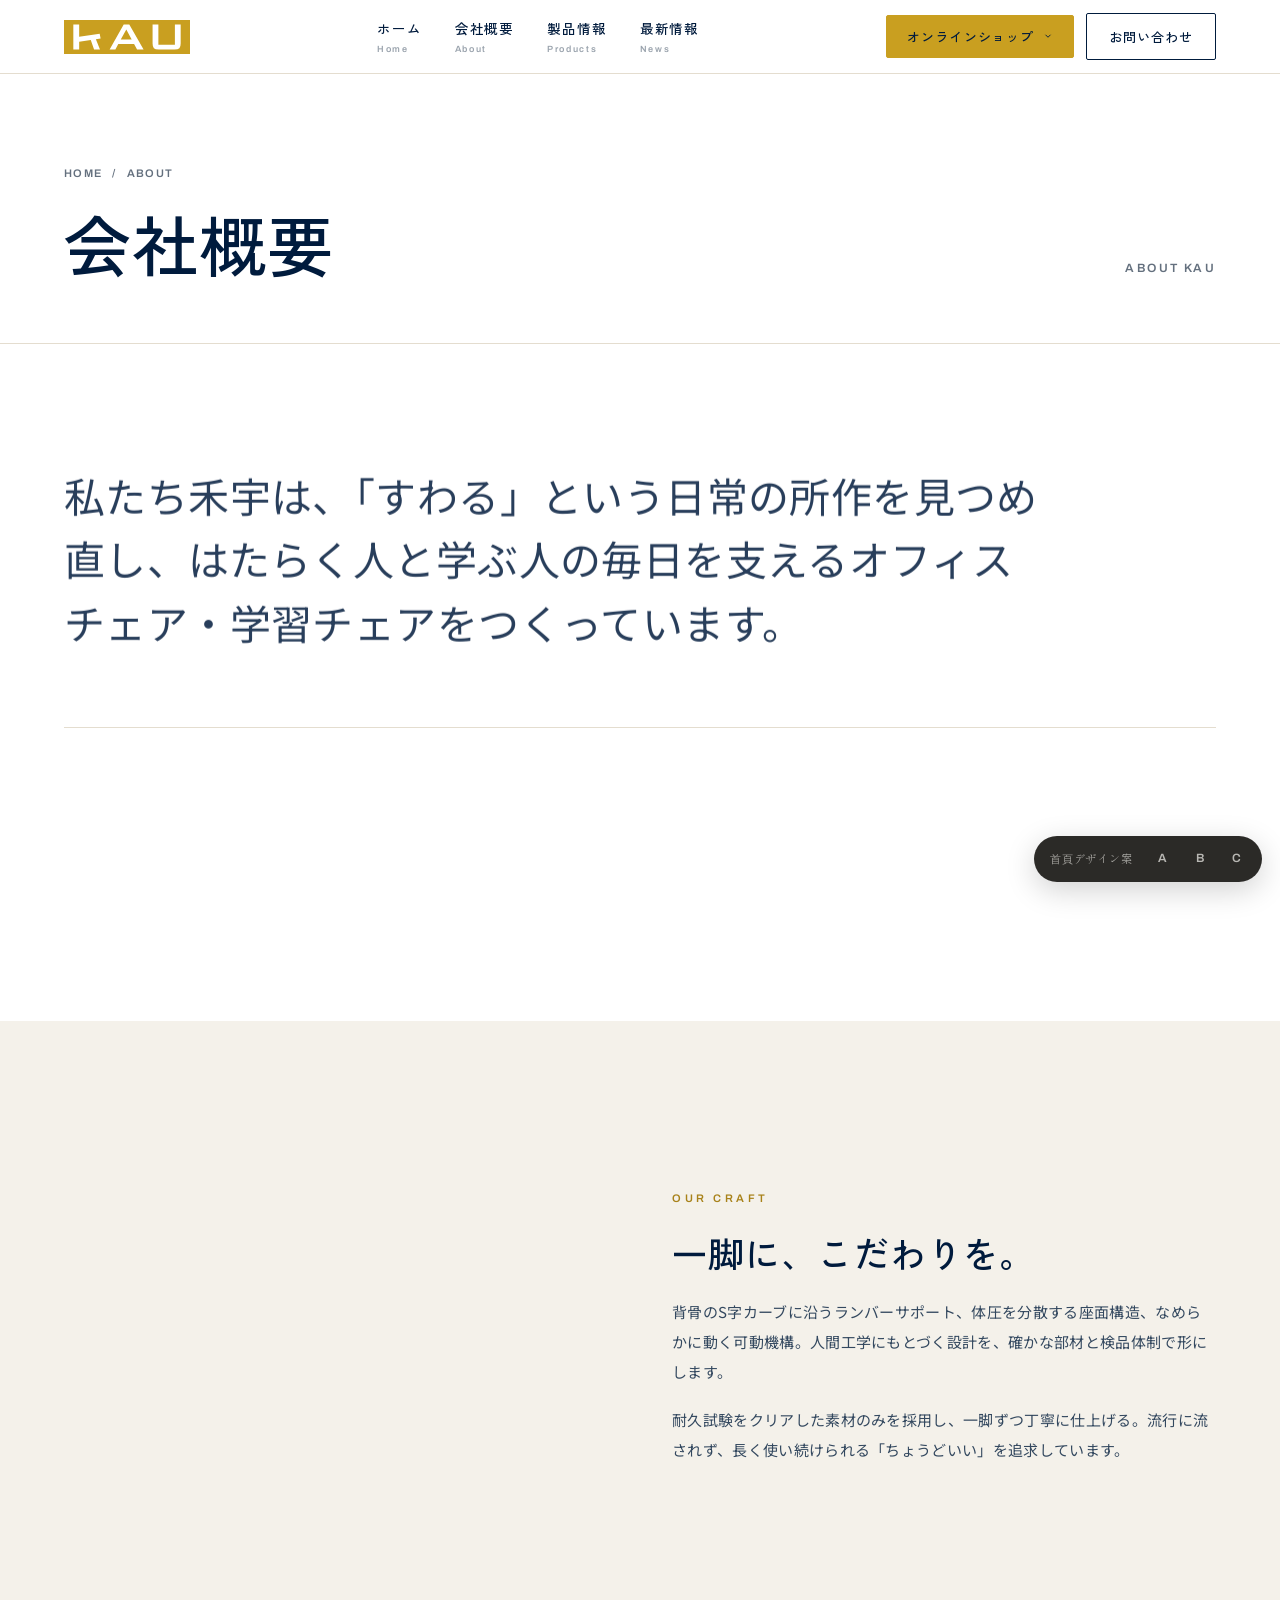
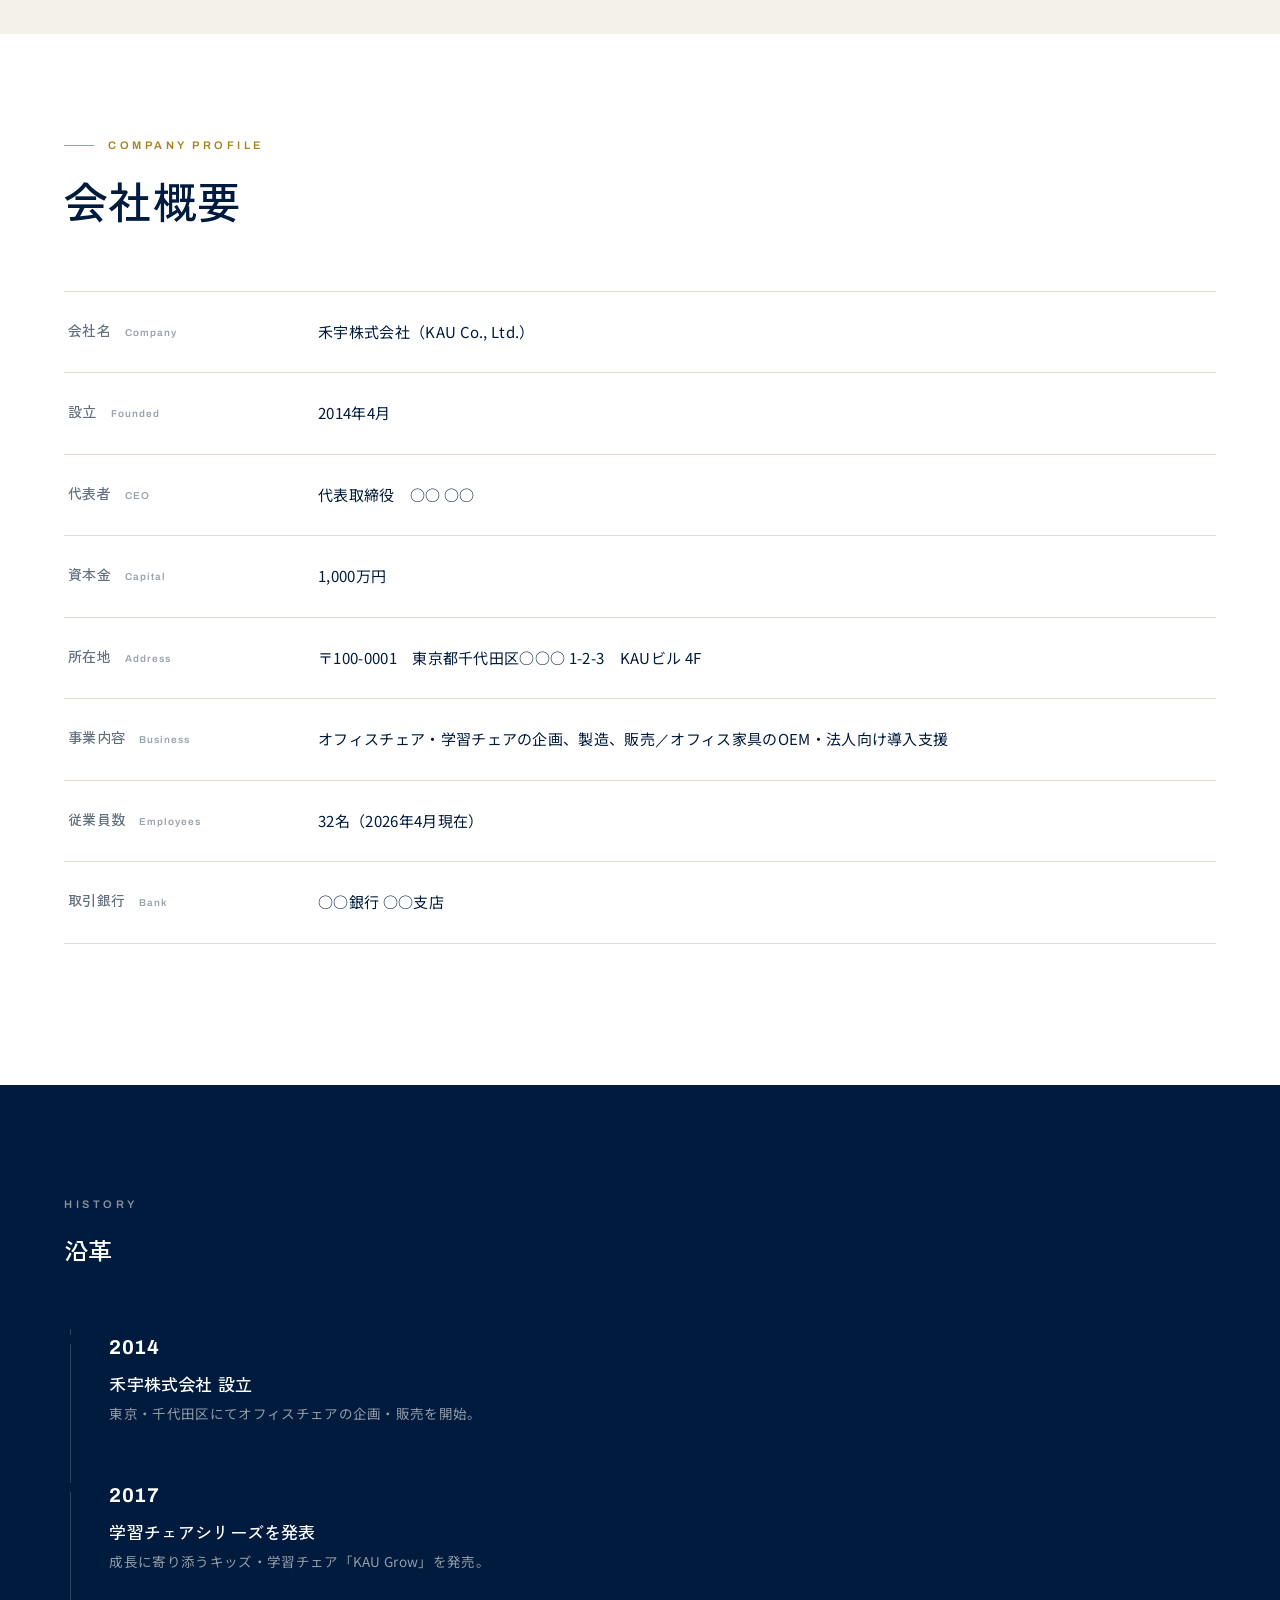
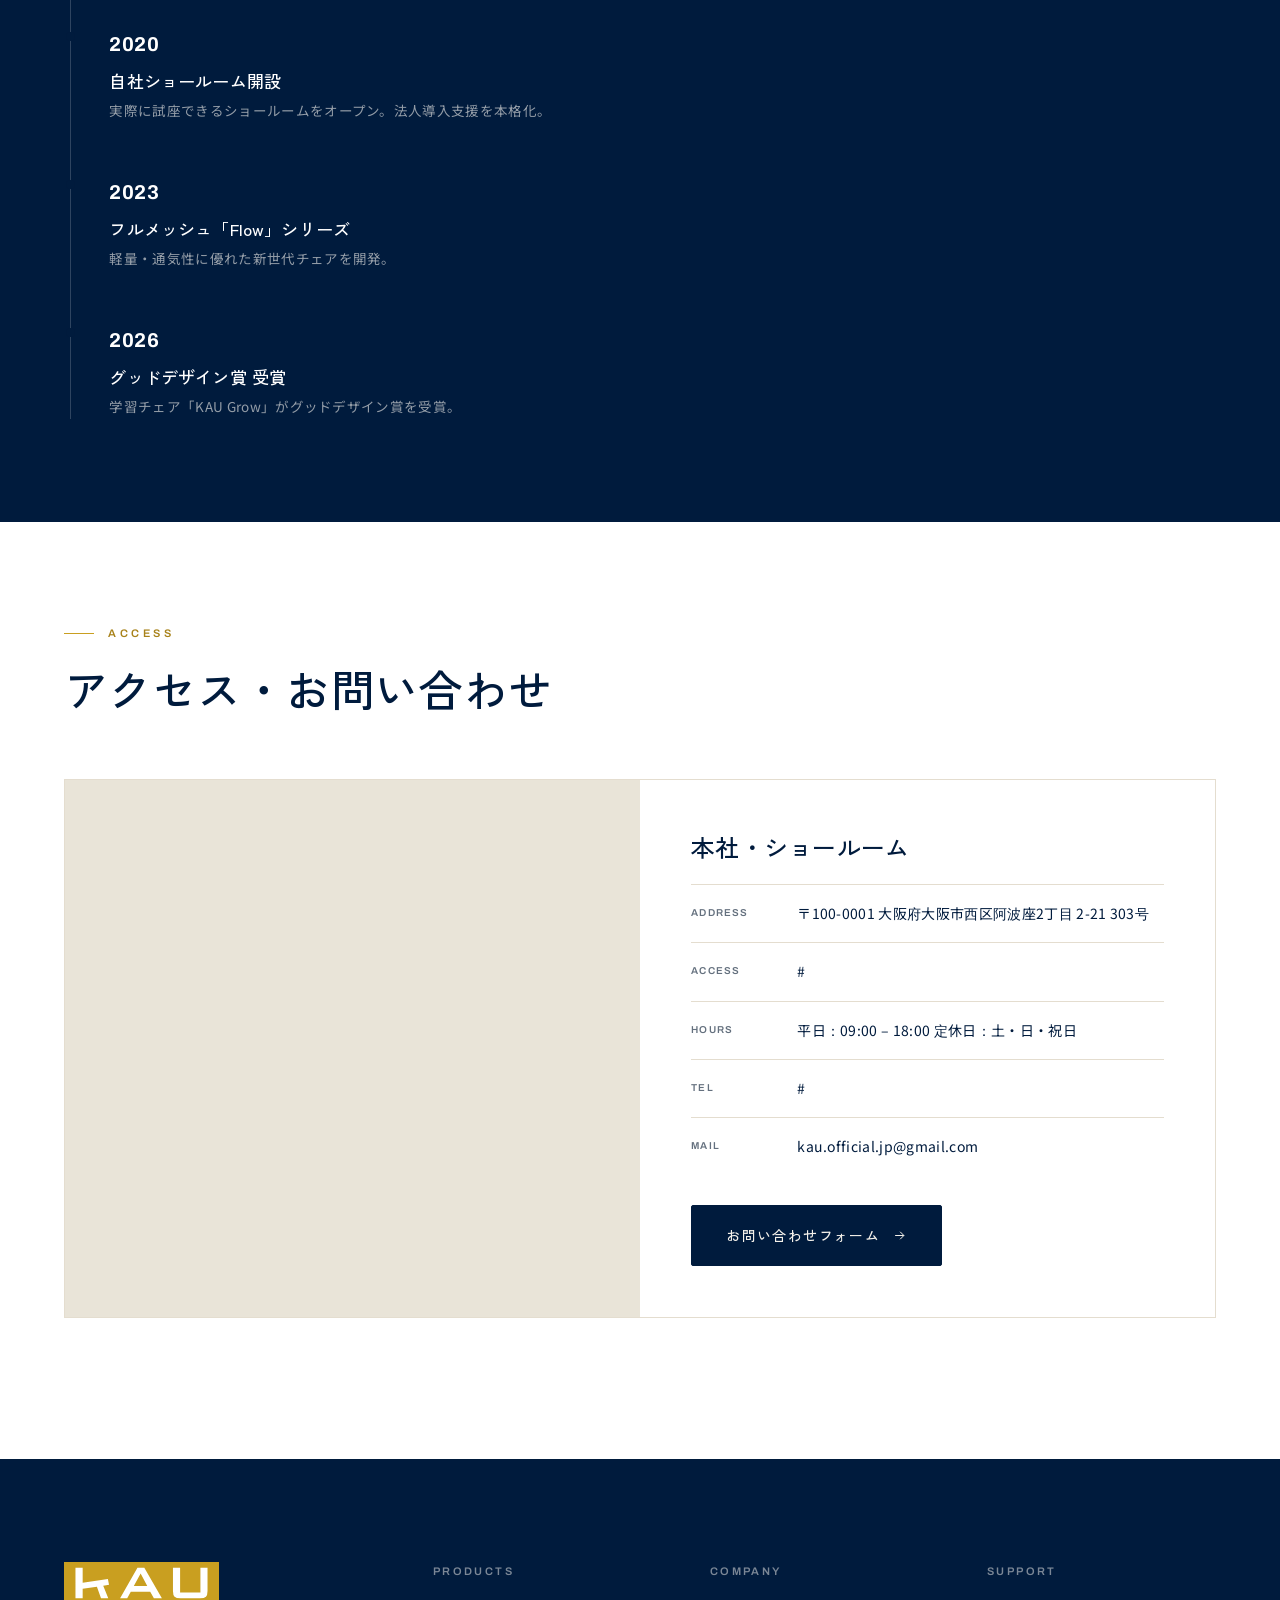
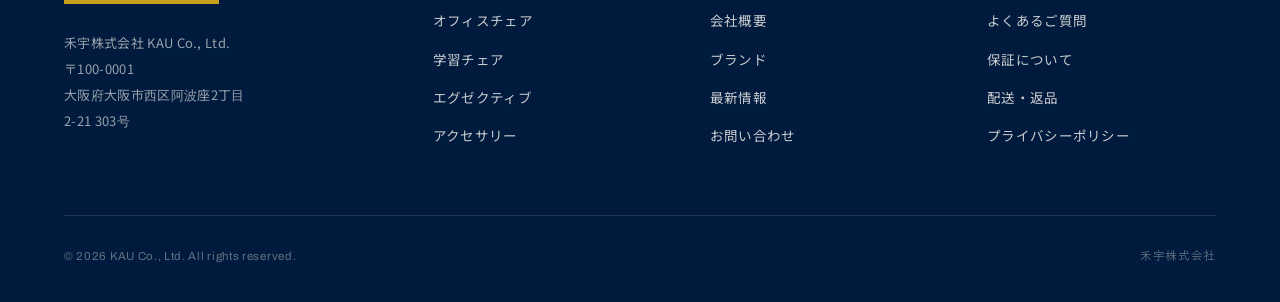
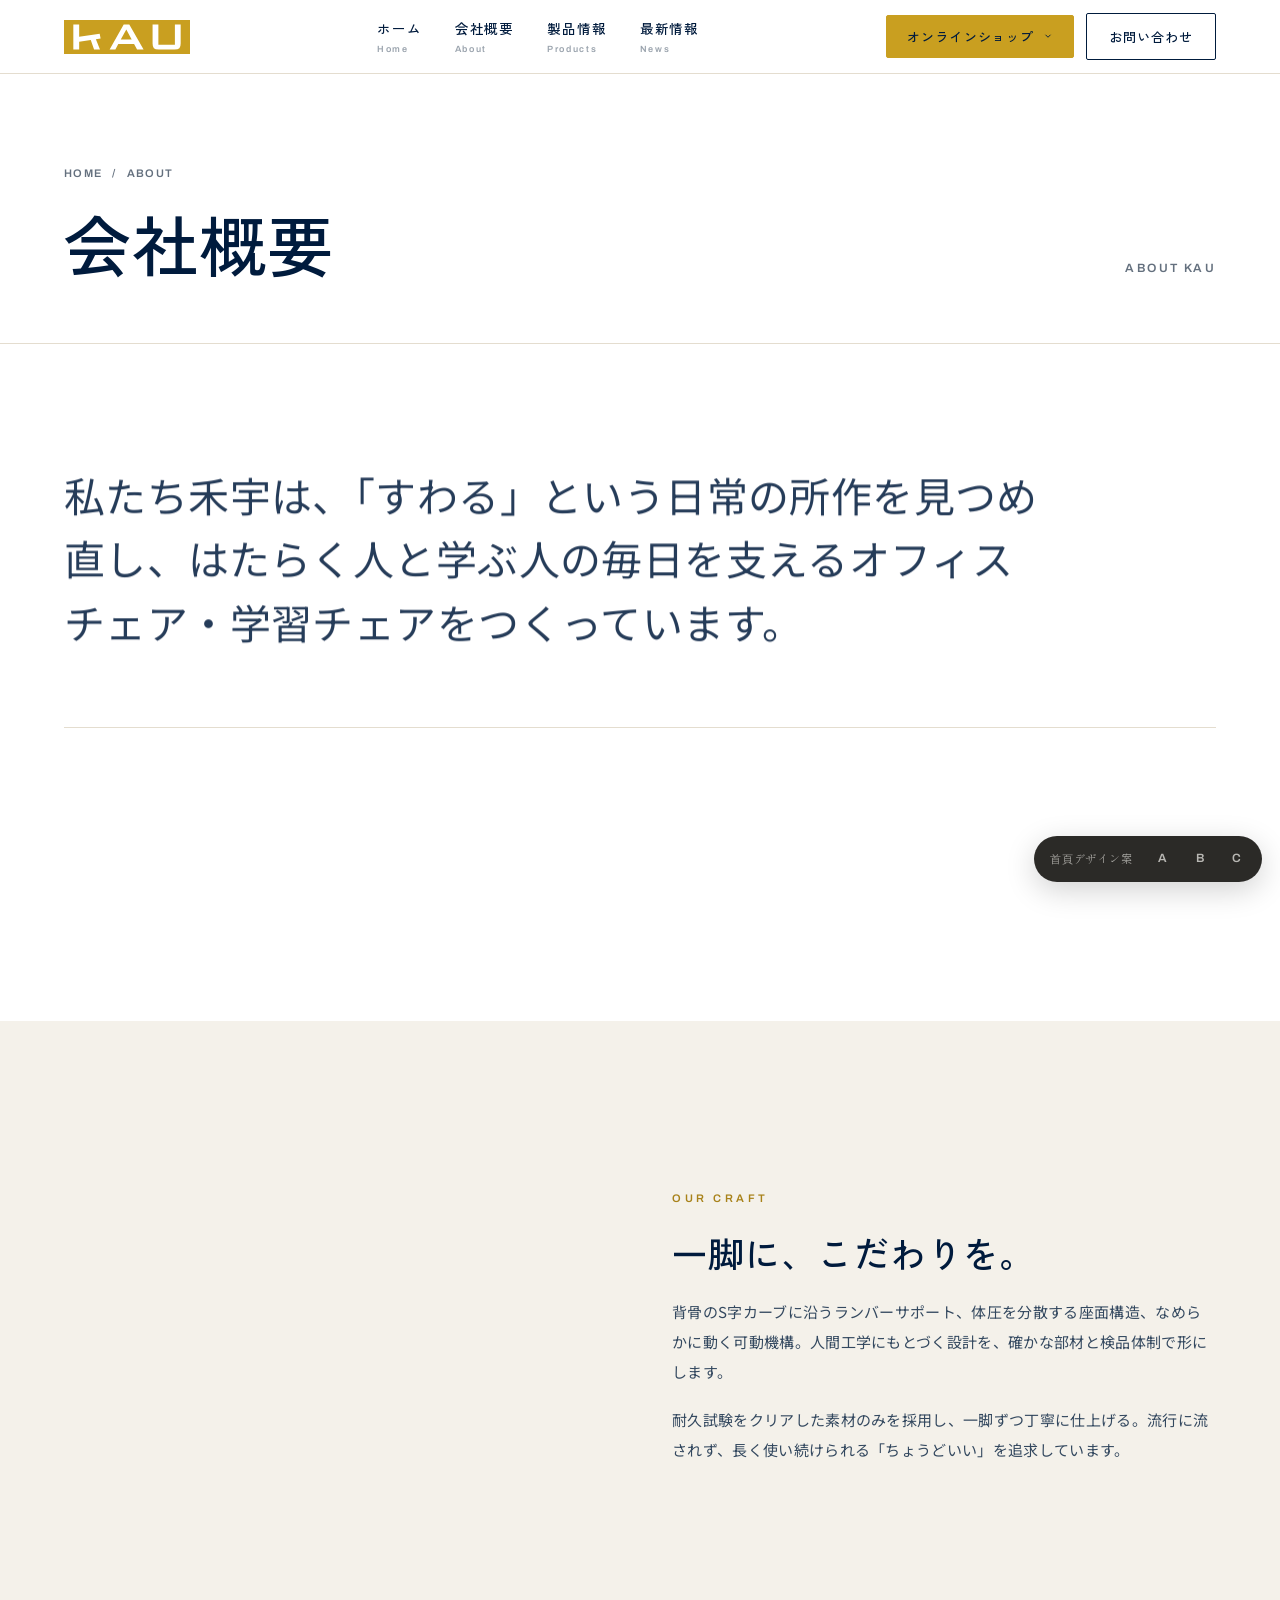
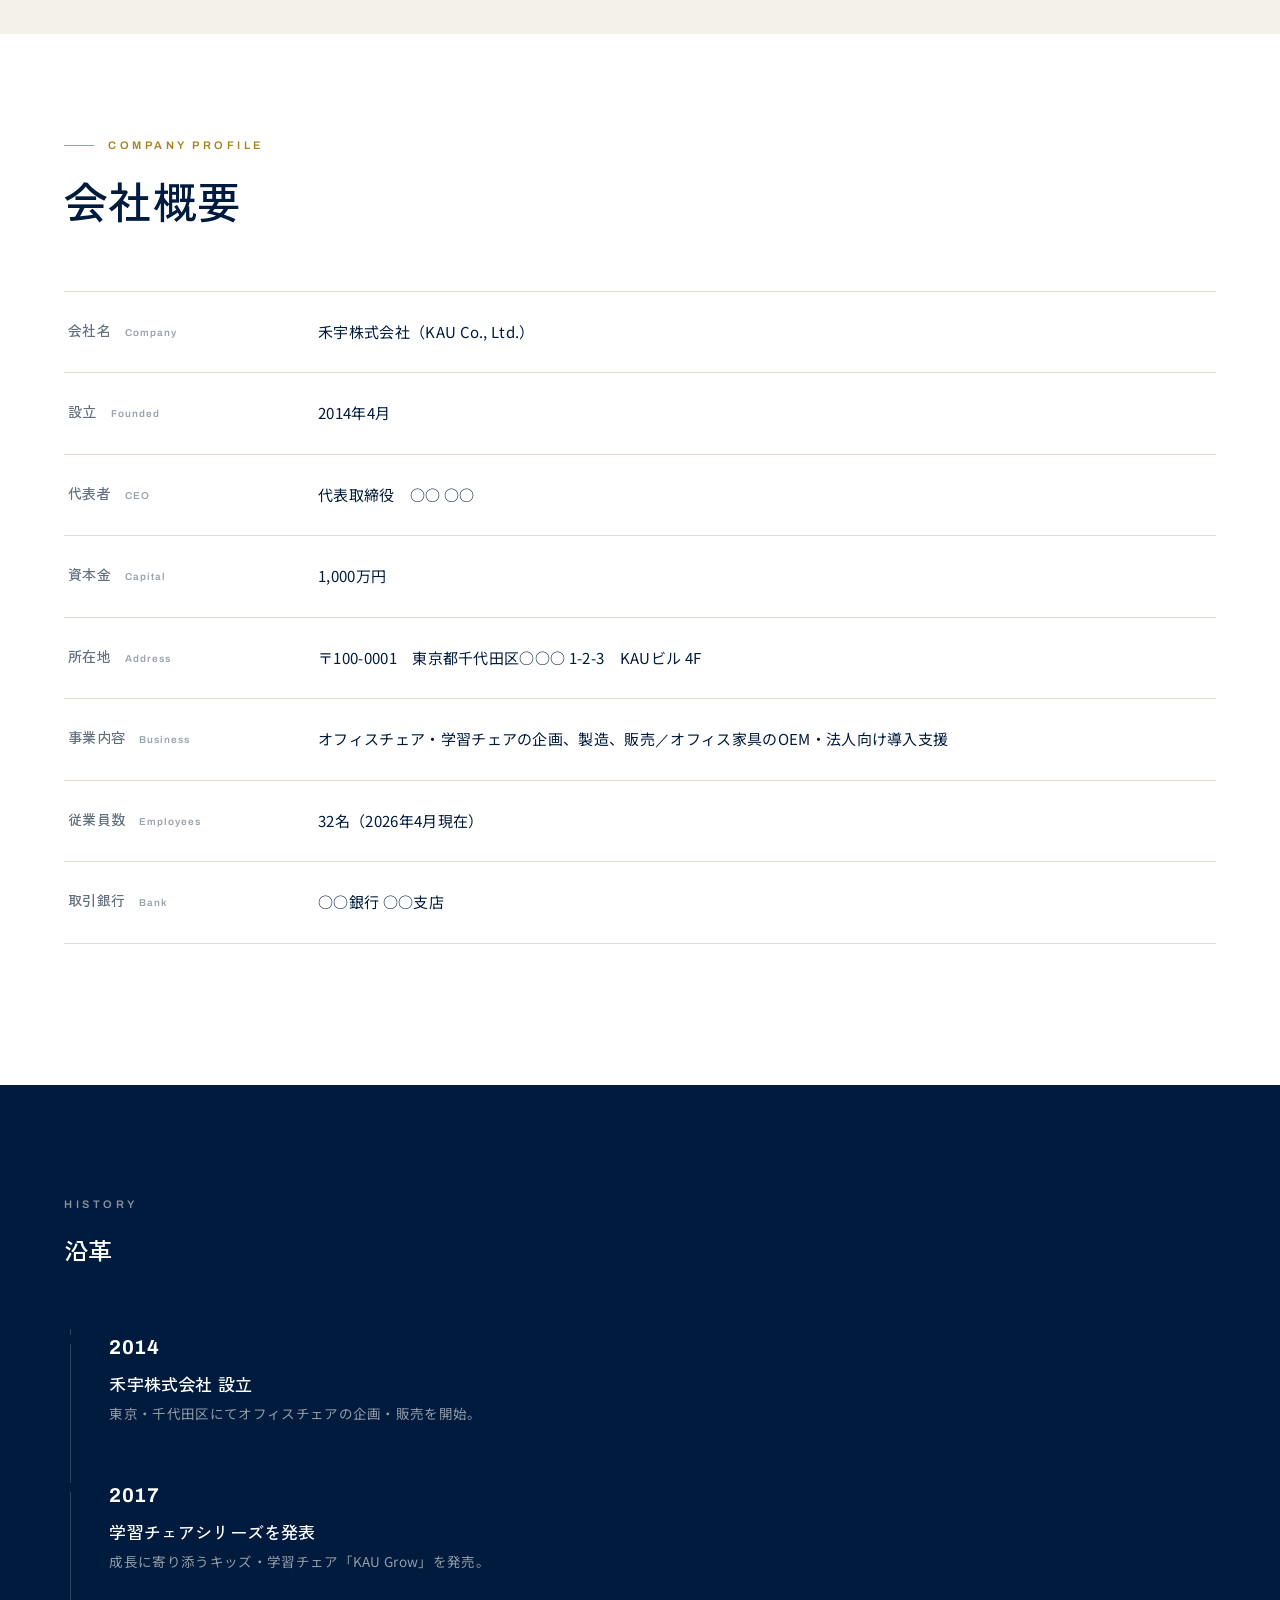
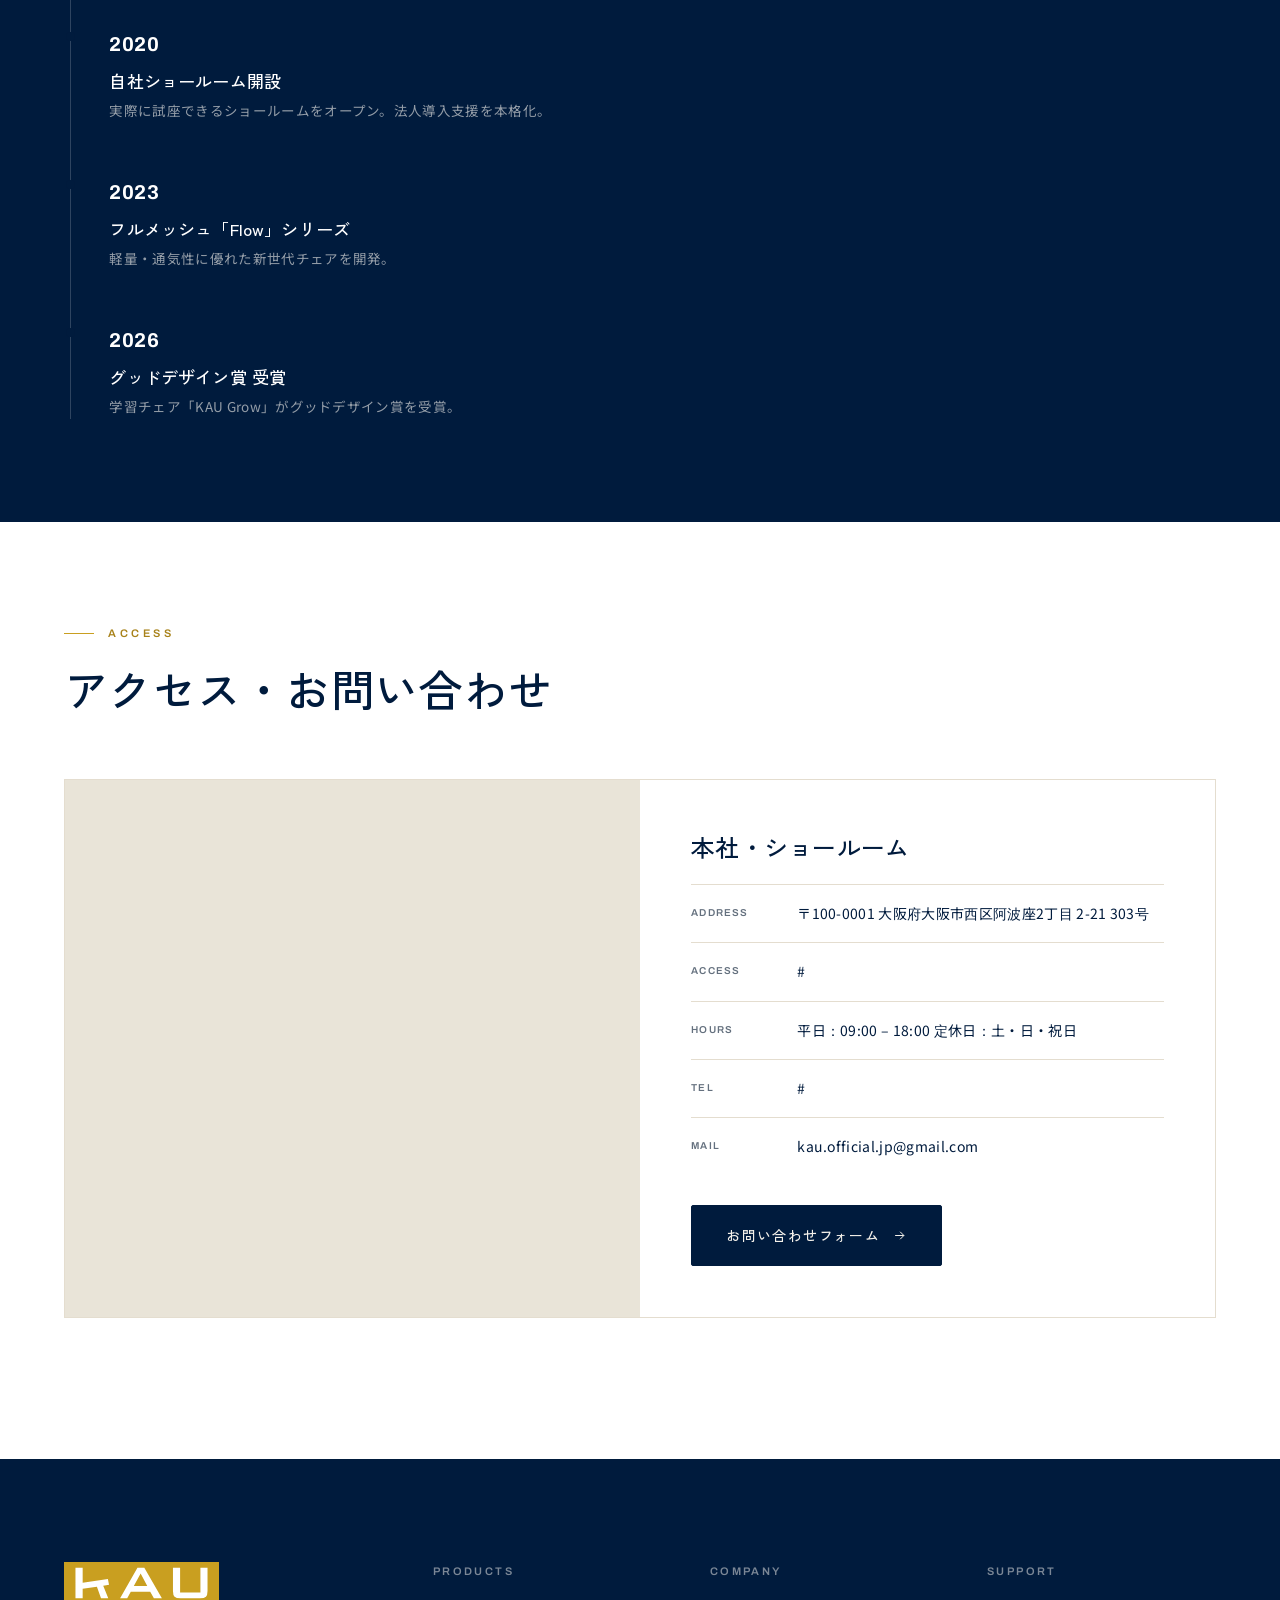
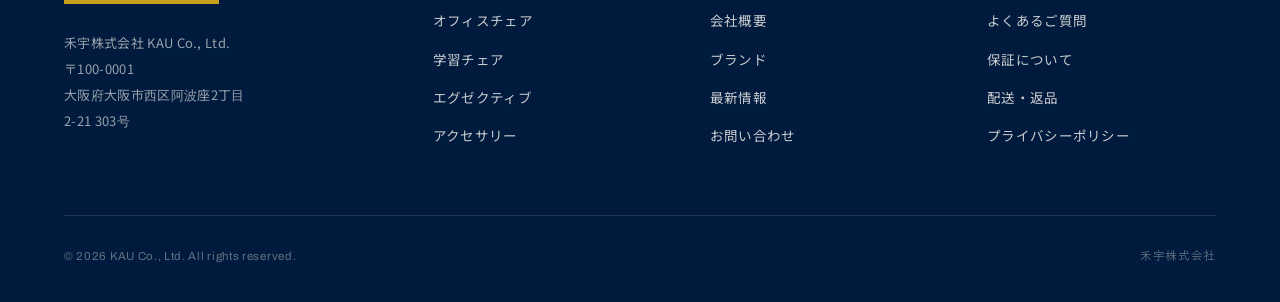
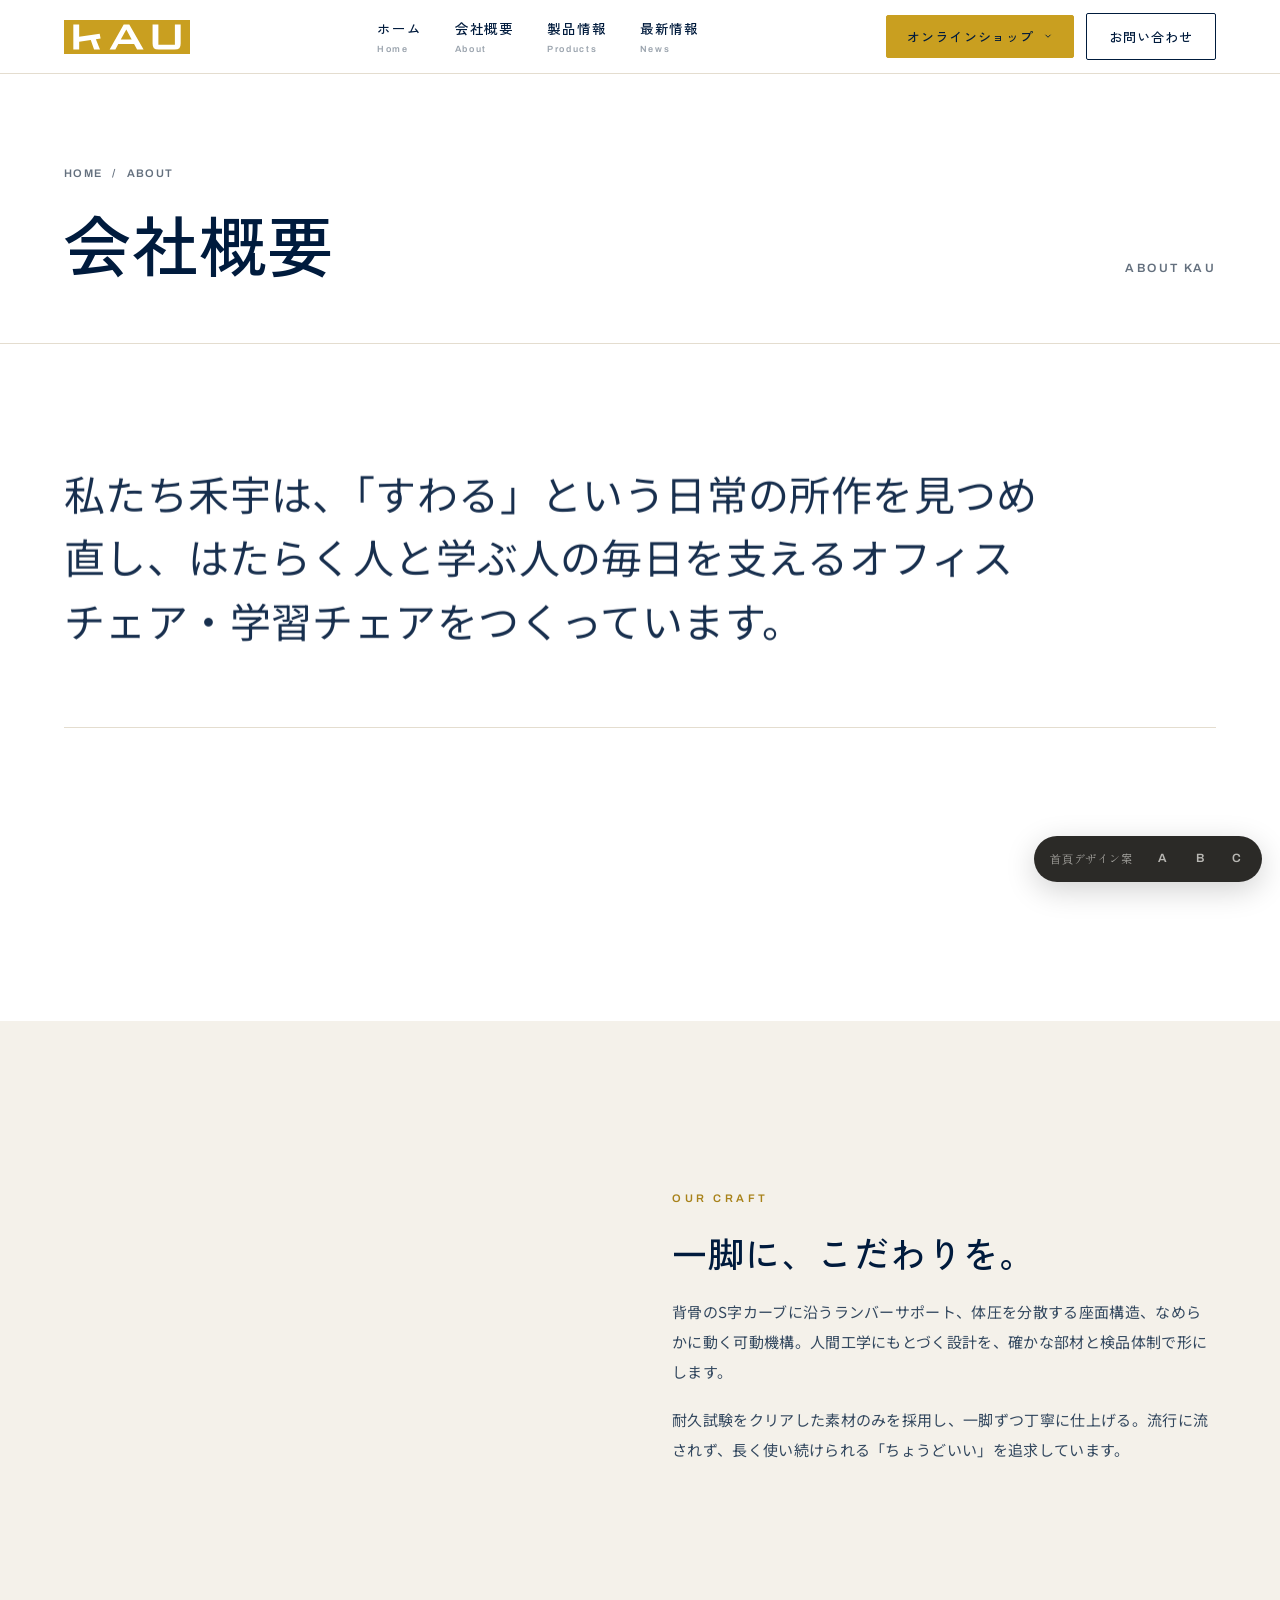
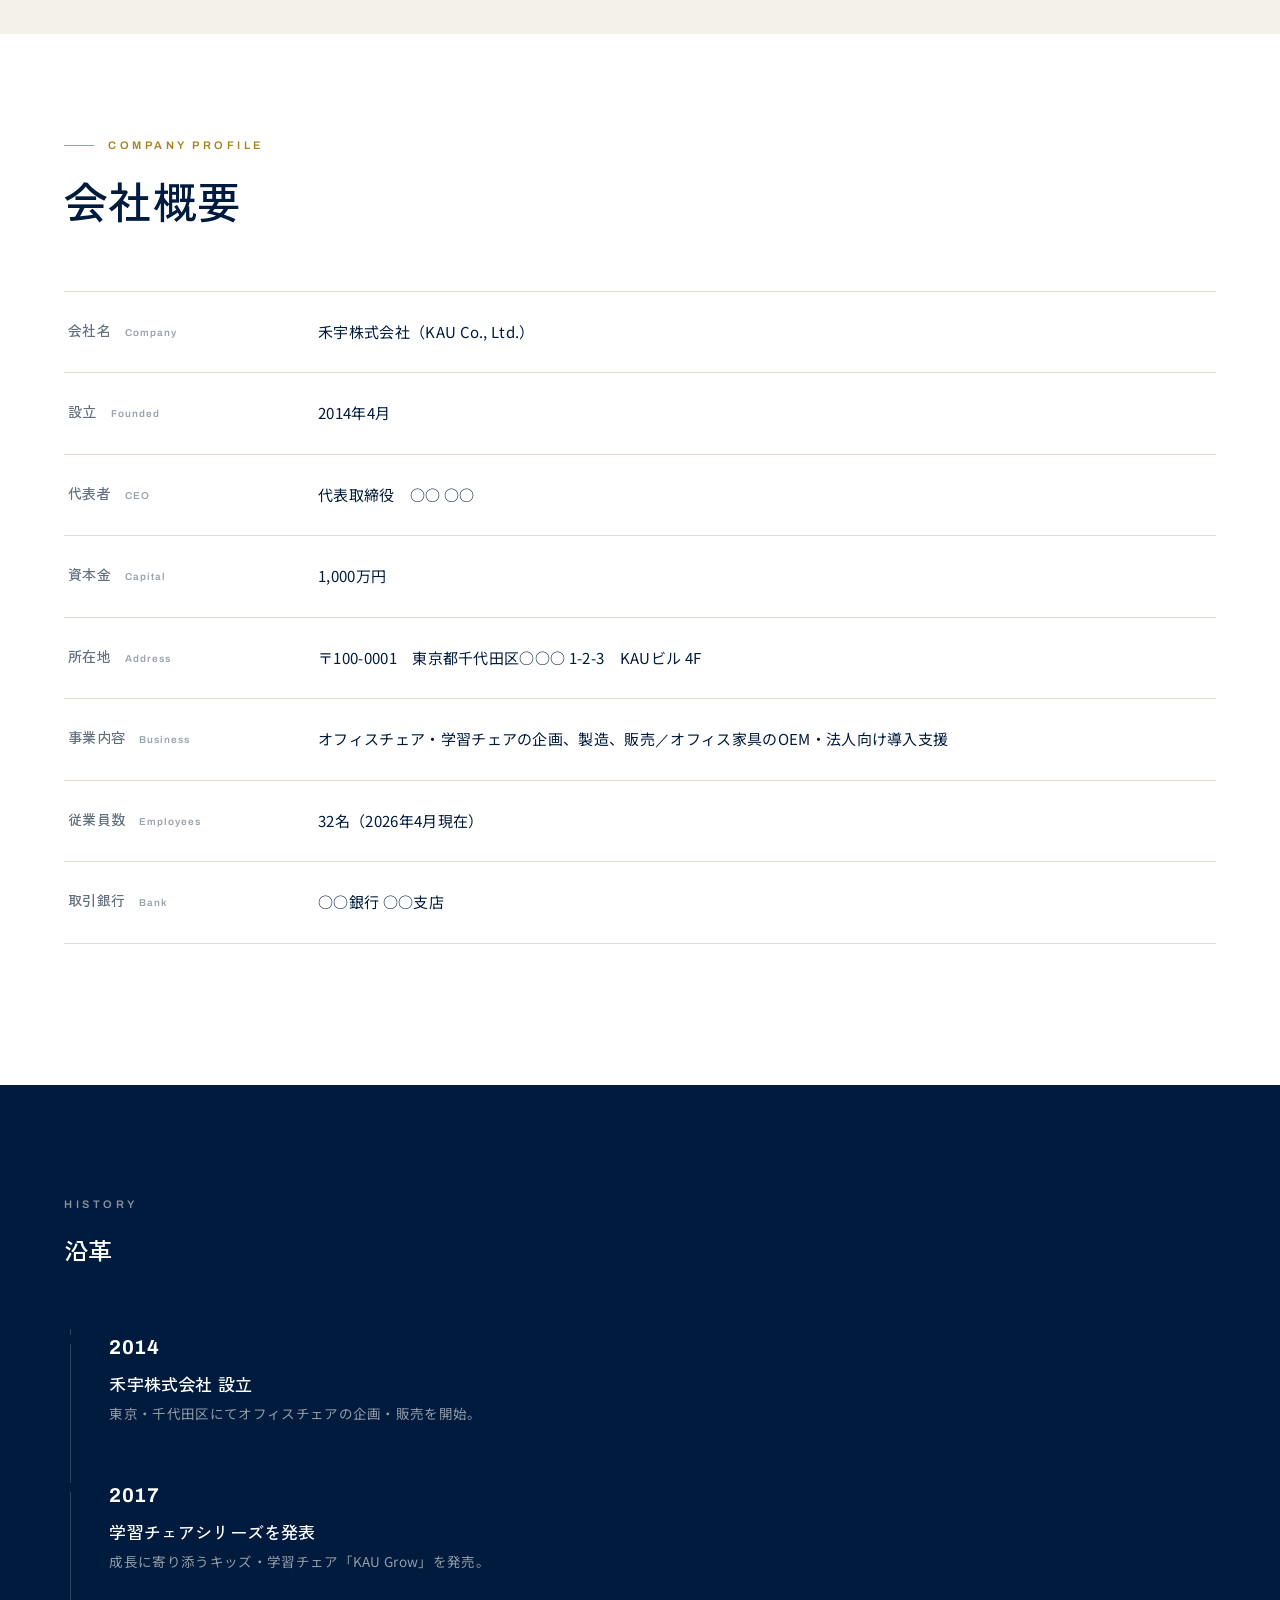
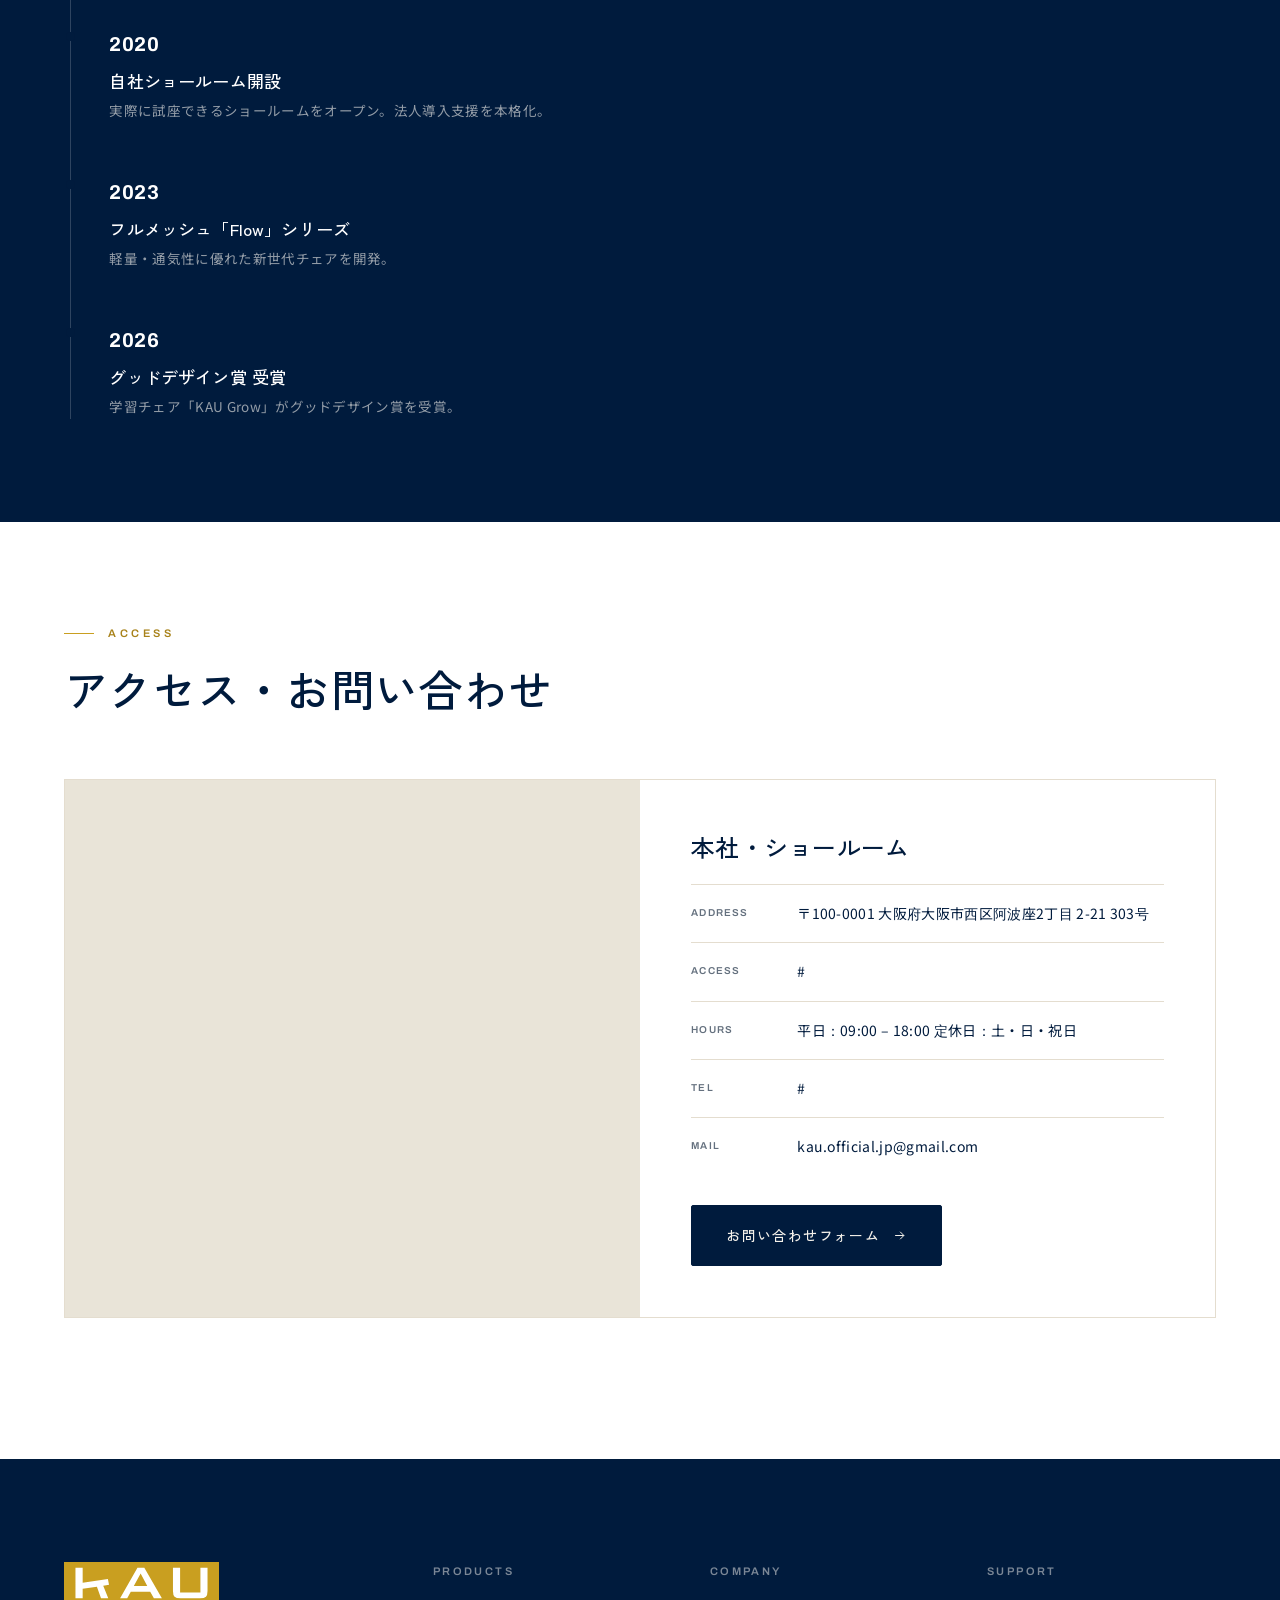
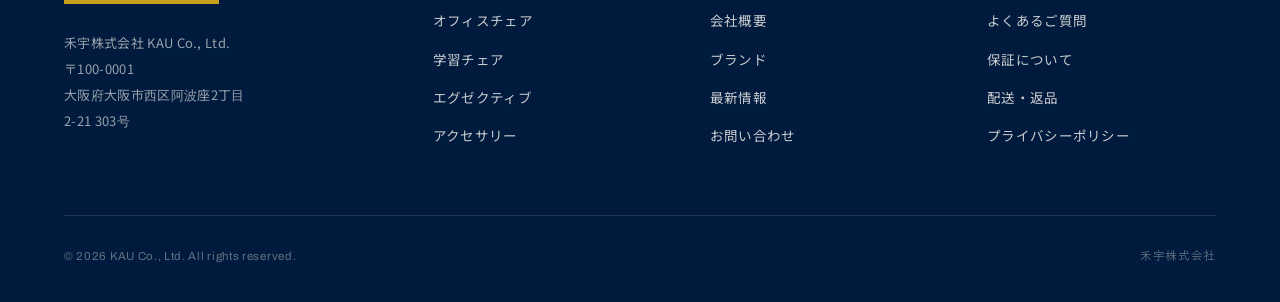
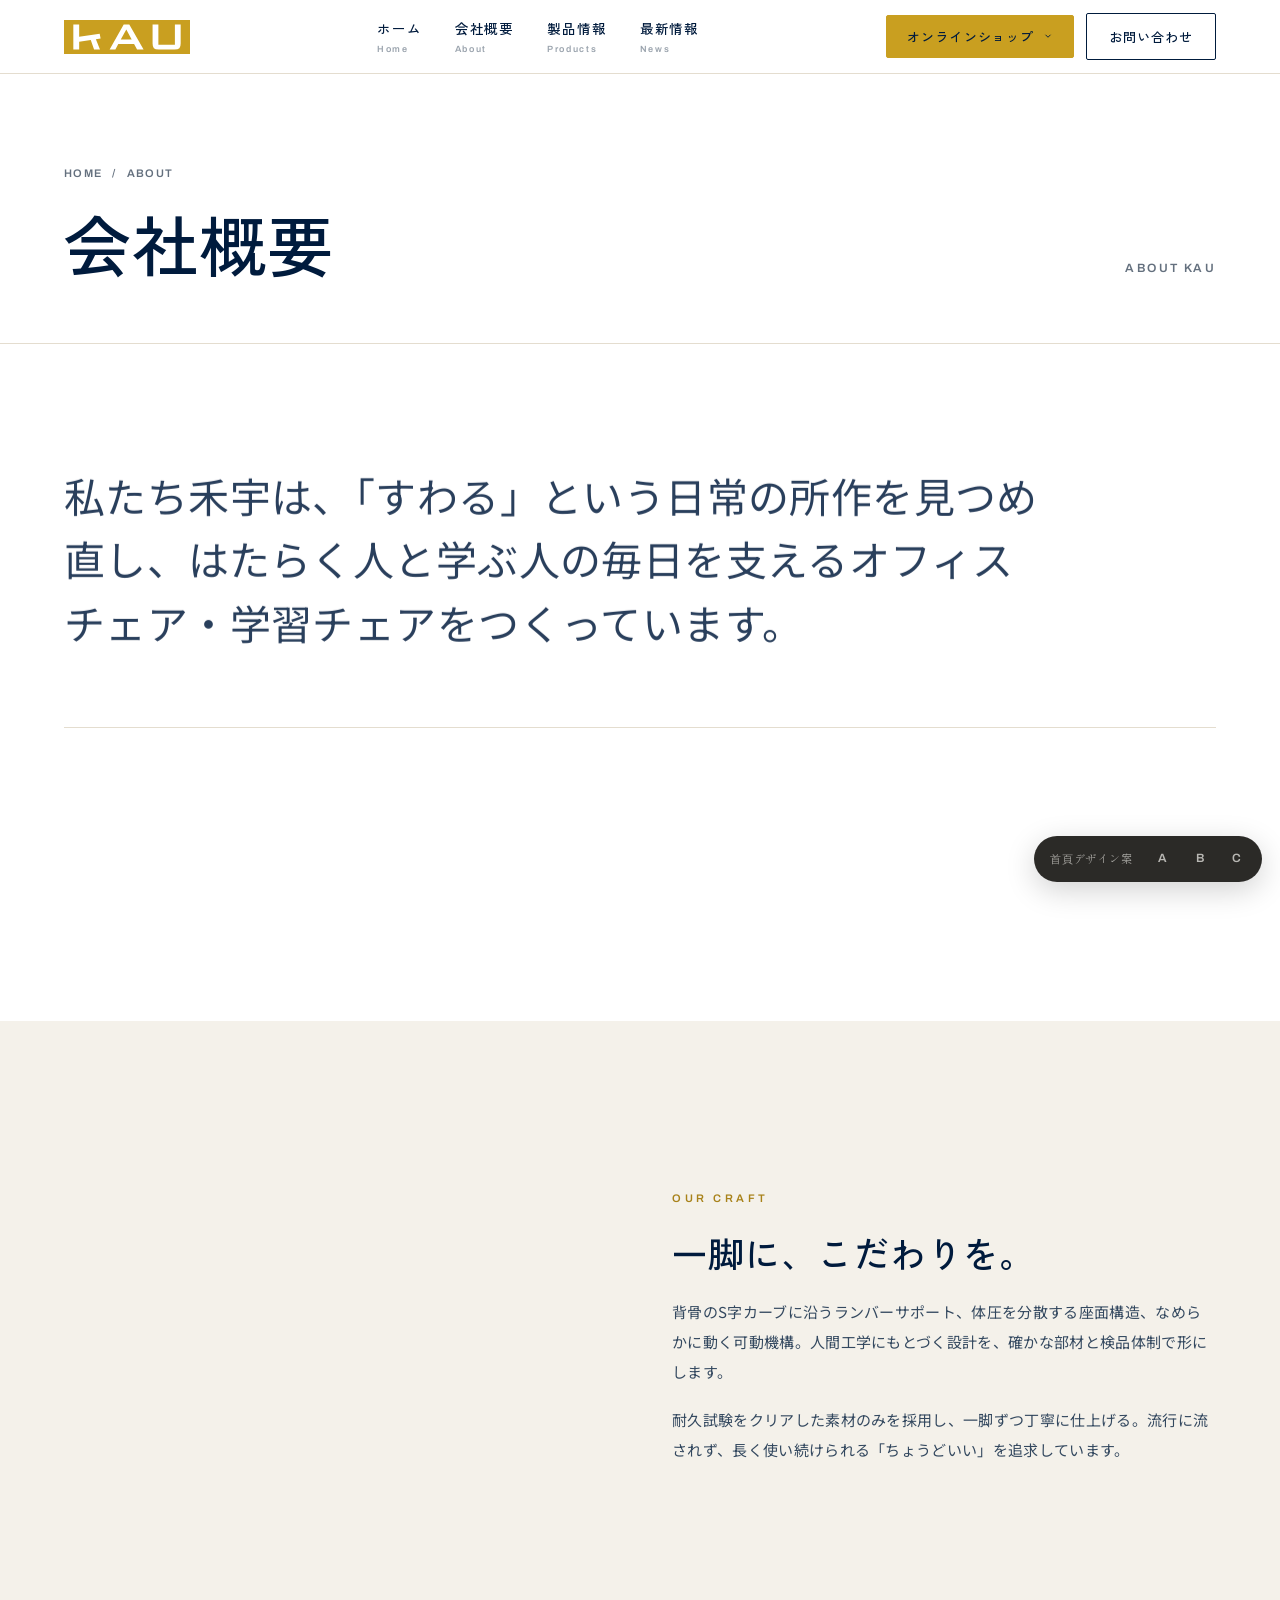
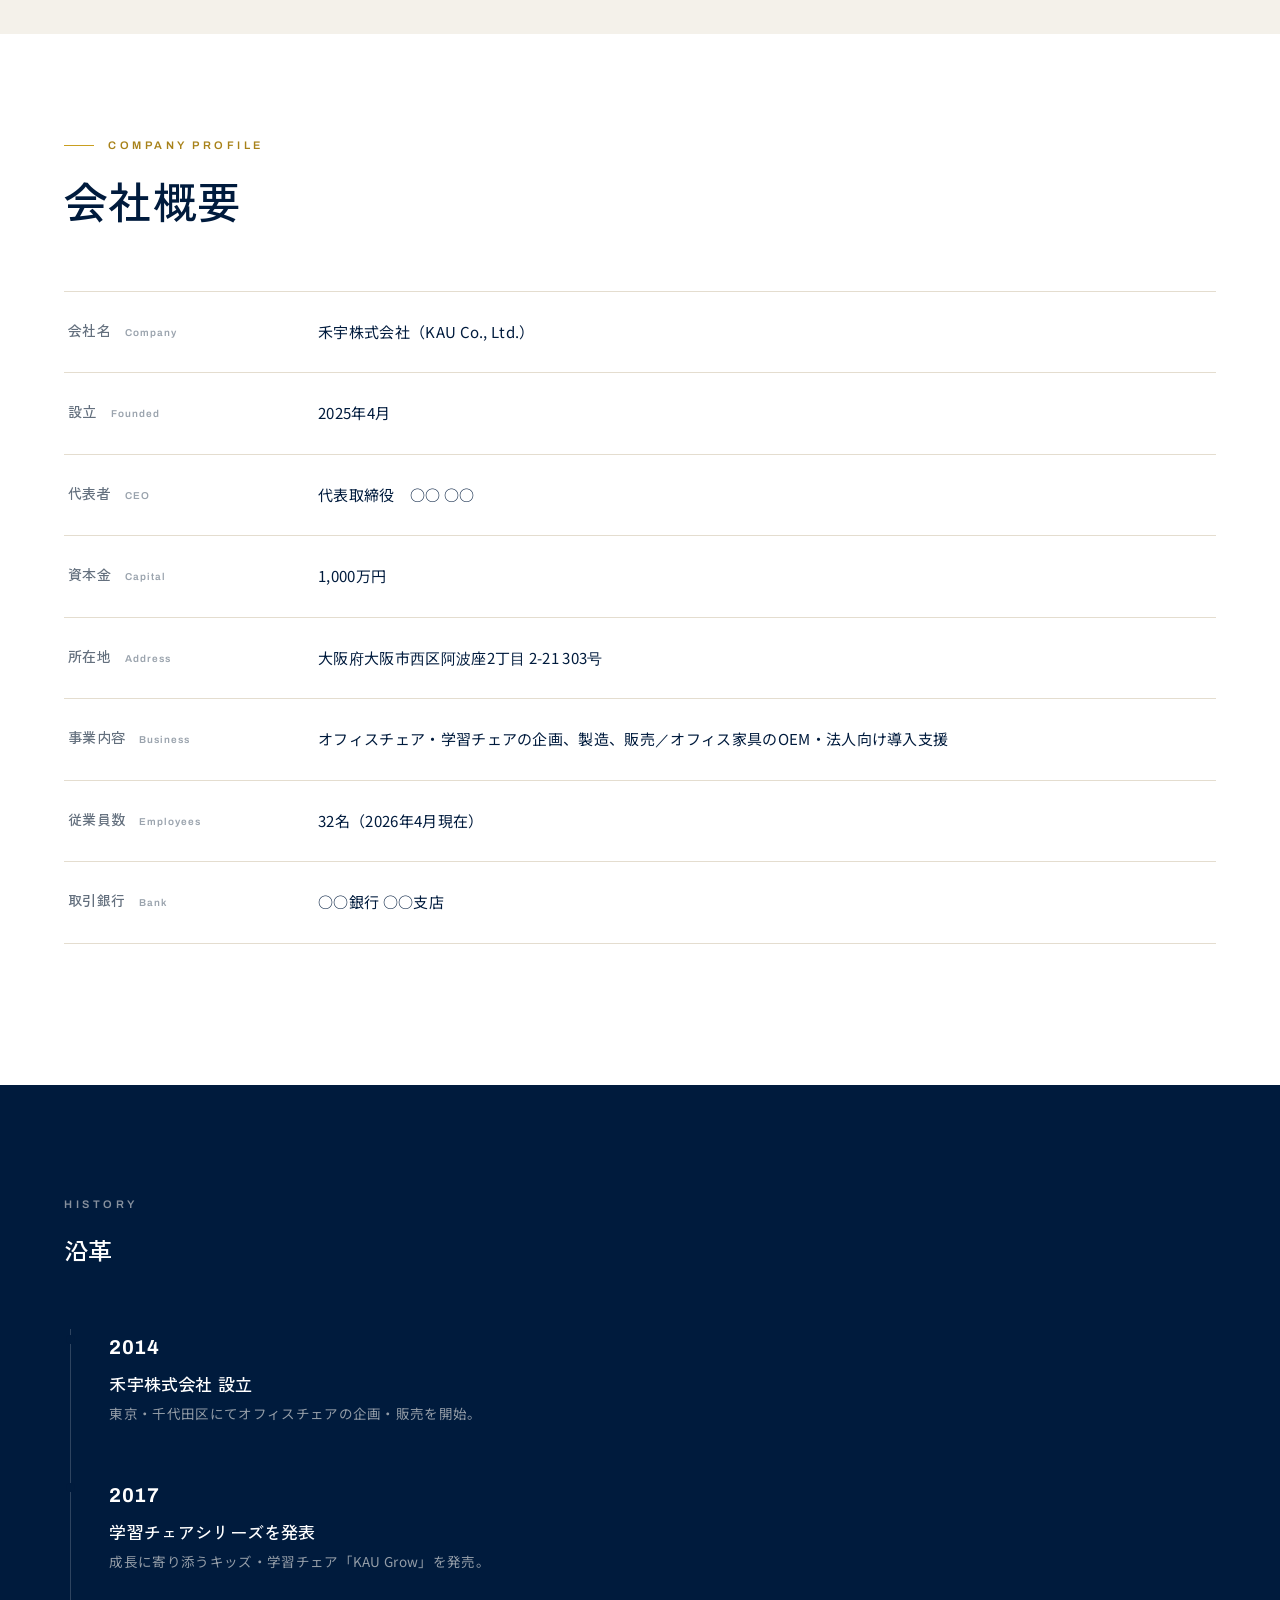
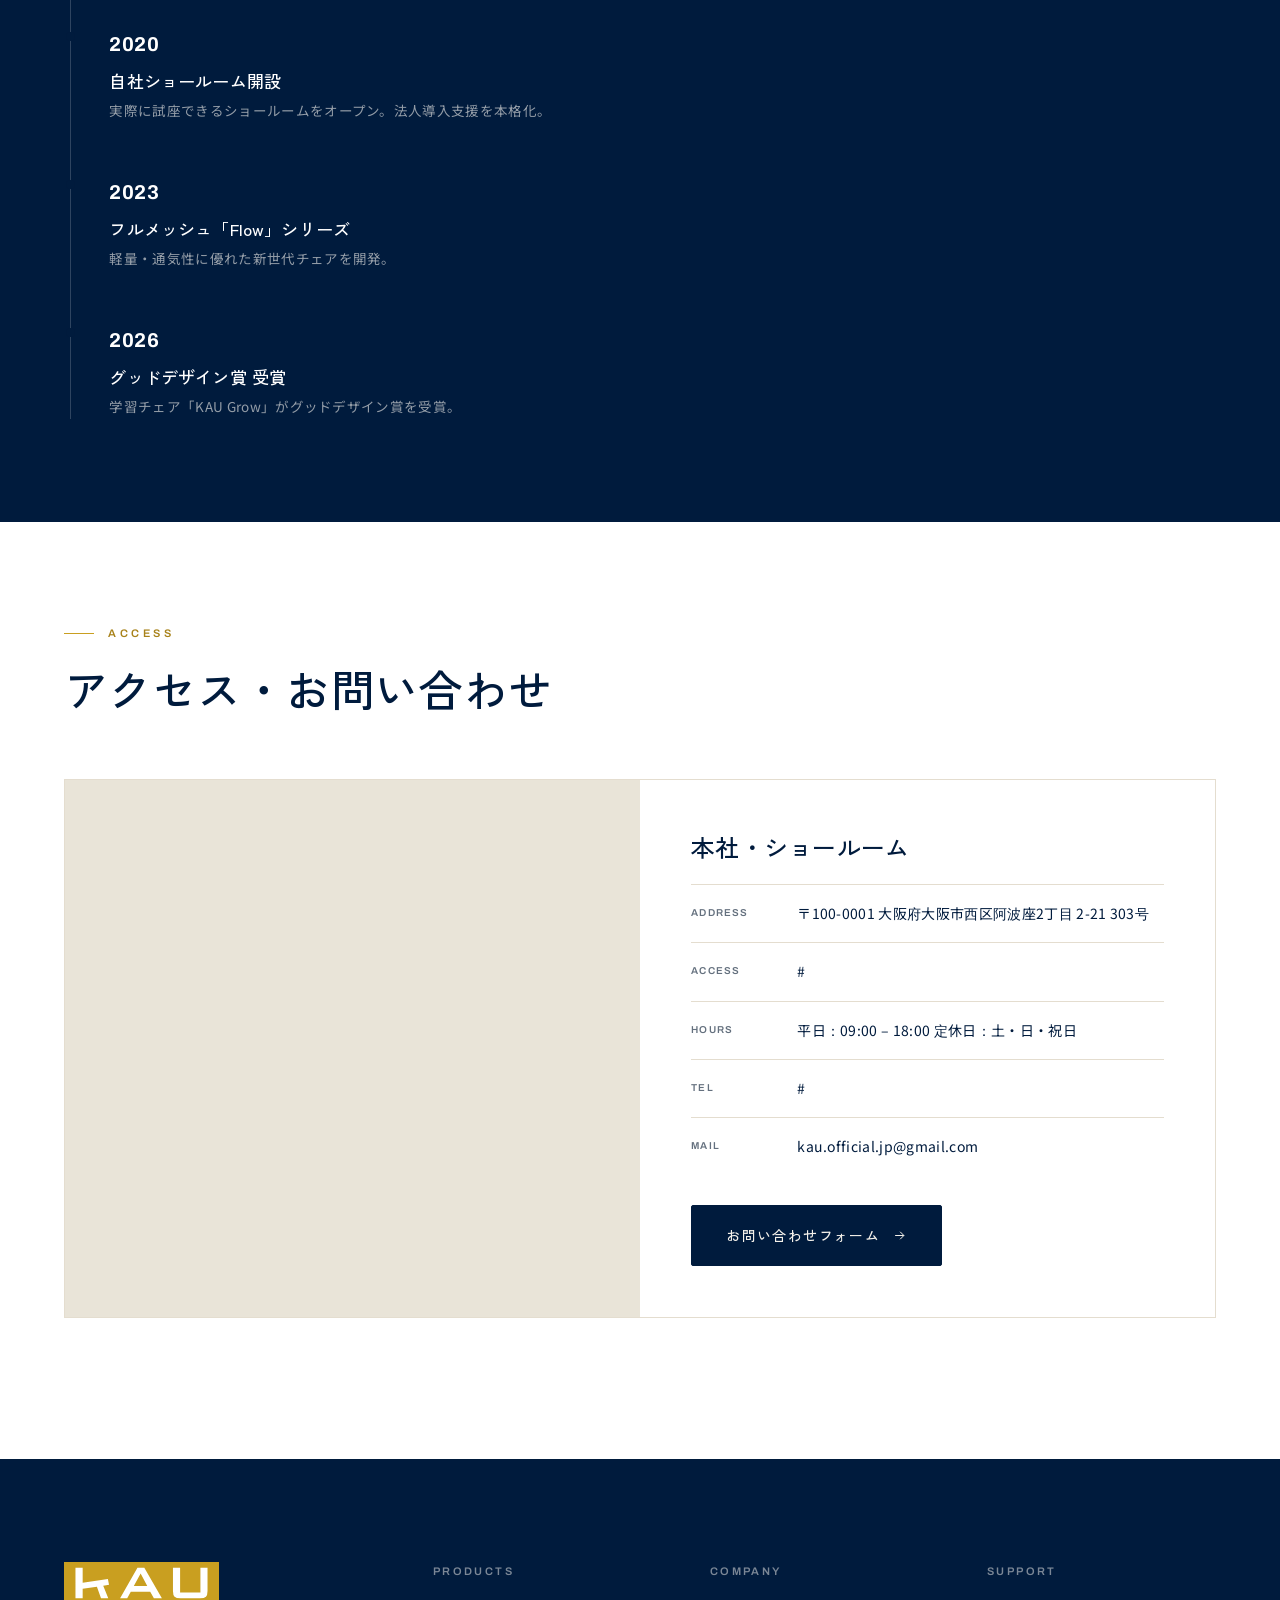
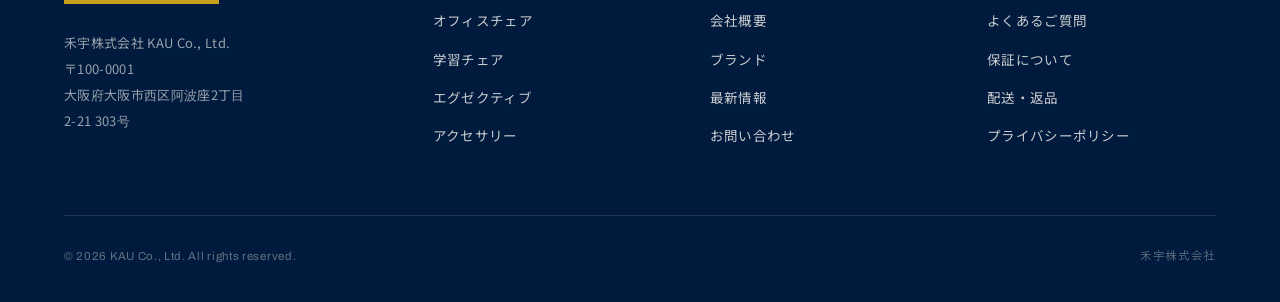
